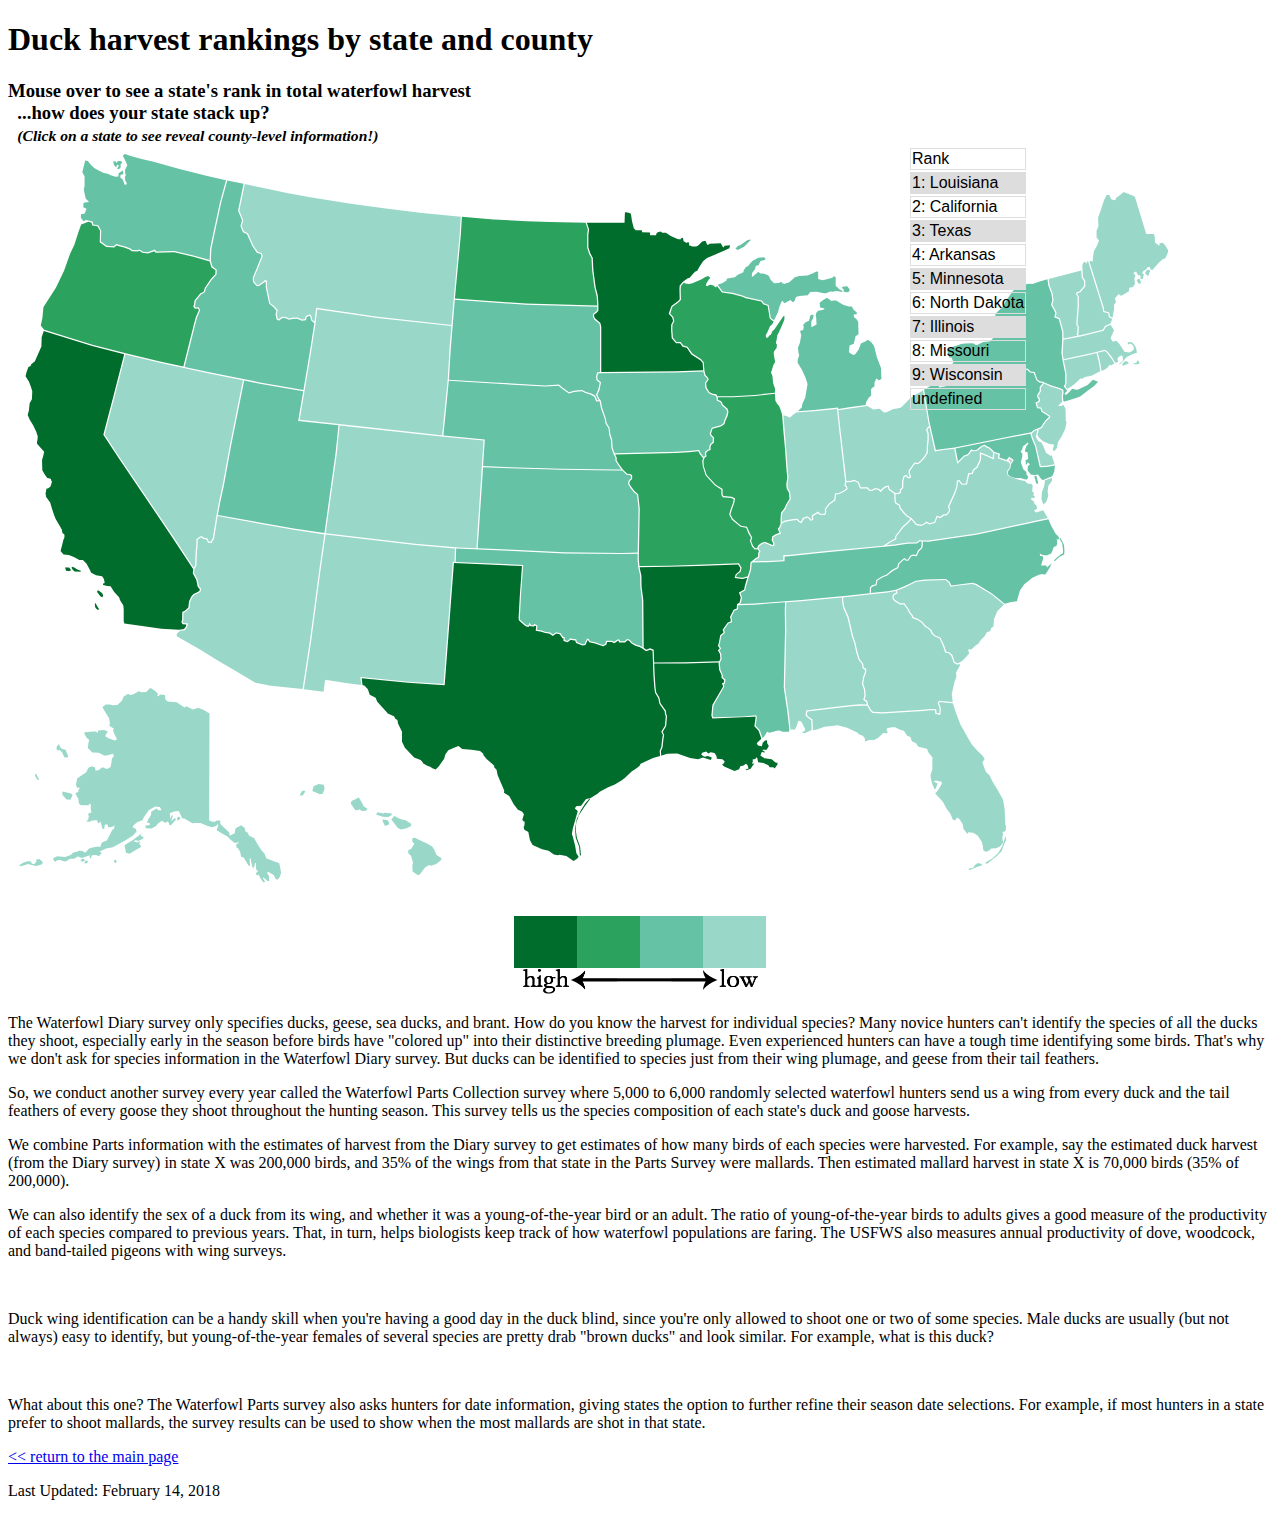
==== harvest-map.html @ 4d9aacf8 "Merge pull request #26 from asussman52/gh-pages" ====
<!DOCTYPE html>
<!--[if lt IE 7]>      <html class="no-js lt-ie9 lt-ie8 lt-ie7"> <![endif]-->
<!--[if IE 7]>         <html class="no-js lt-ie9 lt-ie8"> <![endif]-->
<!--[if IE 8]>         <html class="no-js lt-ie9"> <![endif]-->
<!--[if gt IE 8]><!-->
<html class="no-js">
<!--<![endif]-->
<head>
<!-- TemplateBeginEditable name="doctitle" -->
<title>U.S. Fish &amp; Wildlife Service - Migratory Bird Program | Conserving America's Birds</title>
<!-- TemplateEndEditable -->
<!-- TemplateBeginEditable name="head" -->
<!--edit <head> data here-->
<meta name="description" content="">
	<link rel="stylesheet" href="https://www.fws.gov/birdhabitat/css/main.css">
	<link rel="stylesheet" href="https://www.fws.gov/birdhabitat/css/normalize.min.css">
	<link href="https://netdna.bootstrapcdn.com/font-awesome/4.0.3/css/font-awesome.css" rel="stylesheet" type="text/css">
	<link type="text/css" rel="stylesheet" media="all" href="https://www.fws.gov/birdhabitat/css/mobile-menu/jquery.mmenu.css" />
	<link type="text/css" rel="stylesheet" media="all" href="https://www.fws.gov/birdhabitat/css/mobile-menu/extensions/jquery.mmenu.positioning.css" />
	<link rel="stylesheet" href="https://www.fws.gov/birdhabitat/css/custom-styling.css">
  	<link rel="stylesheet" href="css/harvest-map.css">
  	<script src="https://d3js.org/d3.v4.min.js"></script>
  	<script src="https://d3js.org/topojson.v2.min.js"></script>
	<script src="https://code.jquery.com/jquery-2.2.4.min.js"></script>

<!-- TemplateEndEditable -->
</head>

<body class="content-page">
<div><!--this wrapping div is used for the mobile nav-->
	<div id="content-hero"><div class="wrap">
		<!-- TemplateBeginEditable name="hero-image" -->
		<!--hero image goes here-->
		<!-- TemplateEndEditable -->
	</div></div>

	<div id="breadcrumb"><div class="wrap">
		<!-- TemplateBeginEditable name="breadcrumb" -->
		<!--if you want dynamic breadcrumb, leave as is-->
		<p class="dynamic-breadcrumb"></p>
		<!-- TemplateEndEditable -->
	</div></div>

	<div id="content-wrapper">
		<div class="wrap">
			<div id="side-col">
				<!-- TemplateBeginEditable name="side-col" -->
				<!--if you want dynamic side nav, leave as is-->
				<!-- TemplateEndEditable -->
			</div>
			<div id="content">
				<div id="page-headings">
					<!-- TemplateBeginEditable name="headings" -->
					<h1>Duck harvest rankings by state and county</h1>
					<!--<h2>Rankings by state and county</h2>-->
					<!-- TemplateEndEditable -->
				</div>
				<div id="content-area">
					<!-- TemplateBeginEditable name="content" -->
					<h3 style="margin-bottom: 0px">
						Mouse over to see a state's rank in total waterfowl harvest <br>&nbsp;&nbsp;...how does your state stack up? 
						<br>&nbsp;&nbsp;<span style="font-size: smaller"><em>(Click on a state to see reveal county-level information!)</em></span></h3>
					
					<div id="info-box"></div>
					<div class="table1" id="mytable"></div>
					
					<div class="overflow-hidden"><!--visualization #1-->
					<div id="container">
					  <div id="map" style="margin-top: 0px"><?xml version="1.0" encoding="UTF-8" standalone="no"?>

							<svg width=95% viewBox="0 0 960 600"
							  preserveAspectRatio="xMinYMid meet class="statesmap" id="svg1"  opacity="1.0" xmlns="http://www.w3.org/2000/svg">
 
 <g id="outlines">
  <path d="M161.1,453.7 l-0.3,85.4 1.6,1 3.1,0.2 1.5,-1.1 h2.6 l0.2,2.9 7,6.8 0.5,2.6 3.4,-1.9 0.6,-0.2 0.3,-3.1 1.5,-1.6 1.1,-0.2 1.9,-1.5 3.1,2.1 0.6,2.9 1.9,1.1 1.1,2.4 3.9,1.8 3.4,6 2.7,3.9 2.3,2.7 1.5,3.7 5,1.8 5.2,2.1 1,4.4 0.5,3.1 -1,3.4 -1.8,2.3 -1.6,-0.8 -1.5,-3.1 -2.7,-1.5 -1.8,-1.1 -0.8,0.8 1.5,2.7 0.2,3.7 -1.1,0.5 -1.9,-1.9 -2.1,-1.3 0.5,1.6 1.3,1.8 -0.8,0.8 c0,0 -0.8,-0.3 -1.3,-1 -0.5,-0.6 -2.1,-3.4 -2.1,-3.4 l-1,-2.3 c0,0 -0.3,1.3 -1,1 -0.6,-0.3 -1.3,-1.5 -1.3,-1.5 l1.8,-1.9 -1.5,-1.5 v-5 h-0.8 l-0.8,3.4 -1.1,0.5 -1,-3.7 -0.6,-3.7 -0.8,-0.5 0.3,5.7 v1.1 l-1.5,-1.3 -3.6,-6 -2.1,-0.5 -0.6,-3.7 -1.6,-2.9 -1.6,-1.1 v-2.3 l2.1,-1.3 -0.5,-0.3 -2.6,0.6 -3.4,-2.4 -2.6,-2.9 -4.8,-2.6 -4,-2.6 1.3,-3.2 v-1.6 l-1.8,1.6 -2.9,1.1 -3.7,-1.1 -5.7,-2.4 h-5.5 l-0.6,0.5 -6.5,-3.9 -2.1,-0.3 -2.7,-5.8 -3.6,0.3 -3.6,1.5 0.5,4.5 1.1,-2.9 1,0.3 -1.5,4.4 3.2,-2.7 0.6,1.6 -3.9,4.4 -1.3,-0.3 -0.5,-1.9 -1.3,-0.8 -1.3,1.1 -2.7,-1.8 -3.1,2.1 -1.8,2.1 -3.4,2.1 -4.7,-0.2 -0.5,-2.1 3.7,-0.6 v-1.3 l-2.3,-0.6 1,-2.4 2.3,-3.9 v-1.8 l0.2,-0.8 4.4,-2.3 1,1.3 h2.7 l-1.3,-2.6 -3.7,-0.3 -5,2.7 -2.4,3.4 -1.8,2.6 -1.1,2.3 -4.2,1.5 -3.1,2.6 -0.3,1.6 2.3,1 0.8,2.1 -2.7,3.2 -6.5,4.2 -7.8,4.2 -2.1,1.1 -5.3,1.1 -5.3,2.3 1.8,1.3 -1.5,1.5 -0.5,1.1 -2.7,-1 -3.2,0.2 -0.8,2.3 h-1 l0.3,-2.4 -3.6,1.3 -2.9,1 -3.4,-1.3 -2.9,1.9 h-3.2 l-2.1,1.3 -1.6,0.8 -2.1,-0.3 -2.6,-1.1 -2.3,0.6 -1,1 -1.6,-1.1 v-1.9 l3.1,-1.3 6.3,0.6 4.4,-1.6 2.1,-2.1 2.9,-0.6 1.8,-0.8 2.7,0.2 1.6,1.3 1,-0.3 2.3,-2.7 3.1,-1 3.4,-0.6 1.3,-0.3 0.6,0.5 h0.8 l1.3,-3.7 4,-1.5 1.9,-3.7 2.3,-4.5 1.6,-1.5 0.3,-2.6 -1.6,1.3 -3.4,0.6 -0.6,-2.4 -1.3,-0.3 -1,1 -0.2,2.9 -1.5,-0.2 -1.5,-5.8 -1.3,1.3 -1.1,-0.5 -0.3,-1.9 -4,0.2 -2.1,1.1 -2.6,-0.3 1.5,-1.5 0.5,-2.6 -0.6,-1.9 1.5,-1 1.3,-0.2 -0.6,-1.8 v-4.4 l-1,-1 -0.8,1.5 h-6.1 l-1.5,-1.3 -0.6,-3.9 -2.1,-3.6 v-1 l2.1,-0.8 0.2,-2.1 1.1,-1.1 -0.8,-0.5 -1.3,0.5 -1.1,-2.7 1,-5 4.5,-3.2 2.6,-1.6 1.9,-3.7 2.7,-1.3 2.6,1.1 0.3,2.4 2.4,-0.3 3.2,-2.4 1.6,0.6 1,0.6 h1.6 l2.3,-1.3 0.8,-4.4 c0,0 0.3,-2.9 1,-3.4 0.6,-0.5 1,-1 1,-1 l-1.1,-1.9 -2.6,0.8 -3.2,0.8 -1.9,-0.5 -3.6,-1.8 -5,-0.2 -3.6,-3.7 0.5,-3.9 0.6,-2.4 -2.1,-1.8 -1.9,-3.7 0.5,-0.8 6.8,-0.5 h2.1 l1,1 h0.6 l-0.2,-1.6 3.9,-0.6 2.6,0.3 1.5,1.1 -1.5,2.1 -0.5,1.5 2.7,1.6 5,1.8 1.8,-1 -2.3,-4.4 -1,-3.2 1,-0.8 -3.4,-1.9 -0.5,-1.1 0.5,-1.6 -0.8,-3.9 -2.9,-4.7 -2.4,-4.2 2.9,-1.9 h3.2 l1.8,0.6 4.2,-0.2 3.7,-3.6 1.1,-3.1 3.7,-2.4 1.6,1 2.7,-0.6 3.7,-2.1 1.1,-0.2 1,0.8 4.5,-0.2 2.7,-3.1 h1.1 l3.6,2.4 1.9,2.1 -0.5,1.1 0.6,1.1 1.6,-1.6 3.9,0.3 0.3,3.7 1.9,1.5 7.1,0.6 6.3,4.2 1.5,-1 5.2,2.6 2.1,-0.6 1.9,-0.8 4.8,1.9z m-115.1,28.9 2.1,5.3 -0.2,1 -2.9,-0.3 -1.8,-4 -1.8,-1.5 h-2.4 l-0.2,-2.6 1.8,-2.4 1.1,2.4 1.5,1.5z m-2.6,33.5 3.7,0.8 3.7,1 0.8,1 -1.6,3.7 -3.1,-0.2 -3.4,-3.6z m-20.7,-14.1 1.1,2.6 1.1,1.6 -1.1,0.8 -2.1,-3.1 v-1.9z m-13.7,73.1 3.4,-2.3 3.4,-1 2.6,0.3 0.5,1.6 1.9,0.5 1.9,-1.9 -0.3,-1.6 2.7,-0.6 2.9,2.6 -1.1,1.8 -4.4,1.1 -2.7,-0.5 -3.7,-1.1 -4.4,1.5 -1.6,0.3z m48.9,-4.5 1.6,1.9 2.1,-1.6 -1.5,-1.3z m2.9,3 1.1,-2.3 2.1,0.3 -0.8,1.9 h-2.4z m23.6,-1.9 1.5,1.8 1,-1.1 -0.8,-1.9z m8.8,-12.5 1.1,5.8 2.9,0.8 5,-2.9 4.4,-2.6 -1.6,-2.4 0.5,-2.4 -2.1,1.3 -2.9,-0.8 1.6,-1.1 1.9,0.8 3.9,-1.8 0.5,-1.5 -2.4,-0.8 0.8,-1.9 -2.7,1.9 -4.7,3.6 -4.8,2.9z m42.3,-19.8 2.4,-1.5 -1,-1.8 -1.8,1z" data-info="&lt;div&gt;37 Alaska&lt;/div&gt;" fill="#99d8c9" id="AK">
  </path>
  <path d="M233.1,519.3 l1.9,-3.6 2.3,-0.3 0.3,0.8 -2.1,3.1z m10.2,-3.7 6.1,2.6 2.1,-0.3 1.6,-3.9 -0.6,-3.4 -4.2,-0.5 -4,1.8z m30.7,10 3.7,5.5 2.4,-0.3 1.1,-0.5 1.5,1.3 3.7,-0.2 1,-1.5 -2.9,-1.8 -1.9,-3.7 -2.1,-3.6 -5.8,2.9z m20.2,8.9 1.3,-1.9 4.7,1 0.6,-0.5 6.1,0.6 -0.3,1.3 -2.6,1.5 -4.4,-0.3z m5.3,5.2 1.9,3.9 3.1,-1.1 0.3,-1.6 -1.6,-2.1 -3.7,-0.3z m7,-1.2 2.3,-2.9 4.7,2.4 4.4,1.1 4.4,2.7 v1.9 l-3.6,1.8 -4.8,1 -2.4,-1.5z m16.6,15.6 1.6,-1.3 3.4,1.6 7.6,3.6 3.4,2.1 1.6,2.4 1.9,4.4 4,2.6 -0.3,1.3 -3.9,3.2 -4.2,1.5 -1.5,-0.6 -3.1,1.8 -2.4,3.2 -2.3,2.9 -1.8,-0.2 -3.6,-2.6 -0.3,-4.5 0.6,-2.4 -1.6,-5.7 -2.1,-1.8 -0.2,-2.6 2.3,-1 2.1,-3.1 0.5,-1 -1.6,-1.8z" data-info="&lt;div&gt;50 Hawaii&lt;/div&gt;" fill="#99d8c9" id="HI">
  </path>
  <path d="M628.5,466.4 l0.6,0.2 1.3,-2.7 1.5,-4.4 2.3,0.6 3.1,6 v1 l-2.7,1.9 2.7,0.3 5.2,-2.5 -0.3,-7.6 -2.5,-1.8 -2,-2 0.4,-4 10.5,-1.5 25.7,-2.9 6.7,-0.6 5.6,0.1 -0.5,-2.2 -1.5,-0.8 -0.9,-1.1 1,-2.6 -0.4,-5.2 -1.6,-4.5 0.8,-5.1 1.7,-4.8 -0.2,-1.7 -1.8,-0.7 -0.5,-3.6 -2.7,-3.4 -2,-6.5 -1.4,-6.7 -1.8,-5 -3.8,-16 -3.5,-7.9 -0.8,-5.6 0.1,-2.2 -9,0.8 -23.4,2.2 -12.2,0.8 -0.2,6.4 0.2,16.7 -0.7,31 -0.3,14.1 2.8,18.8 1.6,14.7z" data-info="&lt;div&gt;32 Alabama&lt;/div&gt;" fill="#99d8c9" id="AL">
  </path>
  <path d="M587.3,346.1 l-6.4,-0.7 0.9,-3.1 3.1,-2.6 0.6,-2.3 -1.8,-2.9 -31.9,1.2 -23.3,0.7 -23.6,0.3 1.5,6.9 0.1,8.5 1.4,10.9 0.3,38.2 2.1,1.6 3,-1.2 2.9,1.2 0.4,10.1 25.2,-0.2 26.8,-0.8 0.9,-1.9 -0.3,-3.8 -1.7,-3.1 1.5,-1.4 -1.4,-2.2 0.7,-2.4 1.1,-5.9 2.7,-2.3 -0.8,-2.2 4,-5.6 2.5,-1.1 -0.1,-1.7 -0.5,-1.7 2.9,-5.8 2.5,-1.1 0.2,-3.3 2.1,-1.4 0.9,-4.1 -1.4,-4 4.2,-2.4 0.3,-2.1 1.2,-4.2 0.9,-3.1z" data-info="&lt;div&gt;4 Arkansas&lt;/div&gt;" fill="#006d2c" id="AR">
  </path>
  <path d="M135.1,389.7 l-0.3,1.5 0.5,1 18.9,10.7 12.1,7.6 14.7,8.6 16.8,10 12.3,2.4 25.4,2.7 6,-39.6 7,-53.1 4.4,-31 -24.6,-3.6 -60.7,-11 -0.2,1.1 -2.6,16.5 -2.1,3.8 -2.8,-0.2 -1.2,-2.6 -2.6,-0.4 -1.2,-1.1 -1.1,0.1 -2.1,1.7 -0.3,6.8 -0.3,1.5 -0.5,12.5 -1.5,2.4 -0.4,3.3 2.8,5 1.1,5.5 0.7,1.1 1.1,0.9 -0.4,2.4 -1.7,1.2 -3.4,1.6 -1.6,1.8 -1.6,3.6 -0.5,4.9 -3,2.9 -1.9,0.9 -0.1,5.8 -0.6,1.6 0.5,0.8 3.9,0.4 -0.9,3 -1.7,2.4 -3.7,0.4z" data-info="&lt;div&gt;42 Arizona&lt;/div&gt;" fill="#99d8c9" id="AZ">
  </path>
  <path d="M122.7,385.9 l-19.7,-2.7 -10,-1.5 -0.5,-1.8 v-9.4 l-0.3,-3.2 -2.6,-4.2 -0.8,-2.3 -3.9,-4.2 -2.9,-4.7 -2.7,-0.2 -3.2,-0.8 -0.3,-1 1.5,-0.6 -0.6,-3.2 -1.5,-2.1 -4.8,-0.8 -3.9,-2.1 -1.1,-2.3 -2.6,-4.8 -2.9,-3.1 h-2.9 l-3.9,-2.1 -4.5,-1.8 -4.2,-0.5 -2.4,-2.7 0.5,-1.9 1.8,-7.1 0.8,-1.9 v-2.4 l-1.6,-1 -0.5,-2.9 -1.5,-2.6 -3.4,-5.8 -1.3,-3.1 -1.5,-4.7 -1.6,-5.3 -3.2,-4.4 -0.5,-2.9 0.8,-3.9 h1.1 l2.1,-1.6 1.1,-3.6 -1,-2.7 -2.7,-0.5 -1.9,-2.6 -2.1,-3.7 -0.2,-8.2 0.6,-1.9 0.6,-2.3 0.5,-2.4 -5.7,-6.3 v-2.1 l0.3,-0.5 0.3,-3.2 -1.3,-4 -2.3,-4.8 -2.7,-4.5 -1.8,-3.9 1,-3.7 0.6,-5.8 1.8,-3.1 0.3,-6.5 -1.1,-3.6 -1.6,-4.2 -2.7,-4.2 0.8,-3.2 1.5,-4.2 1.8,-0.8 0.3,-1.1 3.1,-2.6 5.2,-11.8 0.2,-7.4 1.69,-4.9 38.69,11.8 25.6,6.6 -8,31.3 -8.67,33.1 12.63,19.2 42.16,62.3 17.1,26.1 -0.4,3.1 2.8,5.2 1.1,5.4 1,1.5 0.7,0.6 -0.2,1.4 -1.4,1 -3.4,1.6 -1.9,2.1 -1.7,3.9 -0.5,4.7 -2.6,2.5 -2.3,1.1 -0.1,6.2 -0.6,1.9 1,1.7 3,0.3 -0.4,1.6 -1.4,2 -3.9,0.6z m-73.9,-48.9 1.3,1.5 -0.2,1.3 -3.2,-0.1 -0.6,-1.2 -0.6,-1.5z m1.9,0 1.2,-0.6 3.6,2.1 3.1,1.2 -0.9,0.6 -4.5,-0.2 -1.6,-1.6z m20.7,19.8 1.8,2.3 0.8,1 1.5,0.6 0.6,-1.5 -1,-1.8 -2.7,-2 -1.1,0.2 v1.2z m-1.4,8.7 1.8,3.2 1.2,1.9 -1.5,0.2 -1.3,-1.2 c0,0 -0.7,-1.5 -0.7,-1.9 0,-0.4 0,-2.2 0,-2.2z" data-info="&lt;div&gt;2 California&lt;/div&gt;" fill="#006d2c" id="CA">
  </path>
  <path d="M380.2,235.5 l-36,-3.5 -79.1,-8.6 -2.2,22.1 -7,50.4 -1.9,13.7 34,3.9 37.5,4.4 34.7,3 14.3,0.6z" data-info="&lt;div&gt;30 Colorado&lt;/div&gt;" fill="#99d8c9" id="CO">
  </path>
  <path d="M852,190.9 l3.6,-3.2 1.9,-2.1 0.8,0.6 2.7,-1.5 5.2,-1.1 7,-3.5 -0.6,-4.2 -0.8,-4.4 -1.6,-6 -4.3,1.1 -21.8,4.7 0.6,3.1 1.5,7.3 v8.3 l-0.9,2.1 1.7,2.2z" data-info="&lt;div&gt;46 Connecticut&lt;/div&gt;" fill="#99d8c9" id="CT">
  </path>
  <path d="M834.4,247.2 l-1,0.5 -3.6,-2.4 -1.8,-4.7 -1.9,-3.6 -2.3,-1 -2.1,-3.6 0.5,-2 0.5,-2.3 0.1,-1.1 -0.6,0.1 -1.7,1 -2,1.7 -0.2,0.3 1.4,4.1 2.3,5.6 3.7,16.1 5,-0.3 6,-1.1z" data-info="&lt;div&gt;38 Delaware&lt;/div&gt;" fill="#99d8c9" id="DE">
  </path>
  <path d="M750.2,445.2 l-5.2,-0.7 -0.7,0.8 1.5,4.4 -0.4,5.2 -4.1,-1 -0.2,-2.8 h-4.1 l-5.3,0.7 -32.4,1.9 -8.2,-0.3 -1.7,-1.7 -2.5,-4.2 h-5.9 l-6.6,0.5 -35.4,4.2 -0.3,2.8 1.6,1.6 2.9,2 0.3,8.4 3.3,-0.6 6,-2.1 6,-0.5 4.4,-0.6 7.6,1.8 8.1,3.9 1.6,1.5 2.9,1.1 1.6,1.9 0.3,2.7 3.2,-1.3 h3.9 l3.6,-1.9 3.7,-3.6 3.1,0.2 0.5,-1.1 -0.8,-1 0.2,-1.9 4,-0.8 h2.6 l2.9,1.5 4.2,1.5 2.4,3.7 2.7,1 1.1,3.4 3.4,1.6 1.6,2.6 1.9,0.6 5.2,1.3 1.3,3.1 3,3.7 v9.5 l-1.5,4.7 0.3,2.7 1.3,4.8 1.8,4 0.8,-0.5 1.5,-4.5 -2.6,-1 -0.3,-0.6 1.6,-0.6 4.5,1 0.2,1.6 -3.2,5.5 -2.1,2.4 3.6,3.7 2.6,3.1 2.9,5.3 2.9,3.9 2.1,5 1.8,0.3 1.6,-2.1 1.8,1.1 2.6,4 0.6,3.6 3.1,4.4 0.8,-1.3 3.9,0.3 3.6,2.3 3.4,5.2 0.8,3.4 0.3,2.9 1.1,1 1.3,0.5 2.4,-1 1.5,-1.6 3.9,-0.2 3.1,-1.5 2.7,-3.2 -0.5,-1.9 -0.3,-2.4 0.6,-1.9 -0.3,-1.9 2.4,-1.3 0.3,-3.4 -0.6,-1.8 -0.5,-12 -1.3,-7.6 -4.5,-8.2 -3.6,-5.8 -2.6,-5.3 -2.9,-2.9 -2.9,-7.4 0.7,-1.4 1.1,-1.3 -1.6,-2.9 -4,-3.7 -4.8,-5.5 -3.7,-6.3 -5.3,-9.4 -3.7,-9.7 -2.3,-7.3z m17.7,132.7 2.4,-0.6 1.3,-0.2 1.5,-2.3 2.3,-1.6 1.3,0.5 1.7,0.3 0.4,1.1 -3.5,1.2 -4.2,1.5 -2.3,1.2z m13.5,-5 1.2,1.1 2.7,-2.1 5.3,-4.2 3.7,-3.9 2.5,-6.6 1,-1.7 0.2,-3.4 -0.7,0.5 -1,2.8 -1.5,4.6 -3.2,5.3 -4.4,4.2 -3.4,1.9z" data-info="&lt;div&gt;29 Florida&lt;/div&gt;" fill="#99d8c9" id="FL">
  </path>
  <path d="M750.2,444.2 l-5.6,-0.7 -1.4,1.6 1.6,4.7 -0.3,3.9 -2.2,-0.6 -0.2,-3 h-5.2 l-5.3,0.7 -32.3,1.9 -7.7,-0.3 -1.4,-1.2 -2.5,-4.3 -0.8,-3.3 -1.6,-0.9 -0.5,-0.5 0.9,-2.2 -0.4,-5.5 -1.6,-4.5 0.8,-4.9 1.7,-4.8 -0.2,-2.5 -1.9,-0.7 -0.4,-3.2 -2.8,-3.5 -1.9,-6.2 -1.5,-7 -1.7,-4.8 -3.8,-16 -3.5,-8 -0.8,-5.3 0.1,-2.3 3.3,-0.3 13.6,-1.6 18.6,-2 6.3,-1.1 0.5,1.4 -2.2,0.9 -0.9,2.2 0.4,2 1.4,1.6 4.3,2.7 3.2,-0.1 3.2,4.7 0.6,1.6 2.3,2.8 0.5,1.7 4.7,1.8 3,2.2 2.3,3 2.3,1.3 2,1.8 1.4,2.7 2.1,1.9 4.1,1.8 2.7,6 1.7,5.1 2.8,0.7 2.1,1.9 2,5.7 2.9,1.6 1.7,-0.8 0.4,1.2 -3.3,6.2 0.5,2.6 -1.5,4.2 -2.3,10 0.8,6.3z" data-info="&lt;div&gt;31 Georgia&lt;/div&gt;" fill="#99d8c9" id="GA">
  </path>
  <path d="M556.8,183.6 l2.1,2.1 0.3,0.7 -2,3 0.3,4 2.6,4.1 3.1,1.6 2.4,0.3 0.9,1.8 0.2,2.4 2.5,1 0.9,1.1 0.5,1.6 3.8,3.3 0.6,1.9 -0.7,3 -1.7,3.7 -0.6,2.4 -2.1,1.6 -1.6,0.5 -5.7,1.5 -1.6,4.8 0.8,1.8 1.7,1.5 -0.2,3.5 -1.9,1.4 -0.7,1.8 v2.4 l-1.4,0.4 -1.7,1.4 -0.5,1.7 0.4,1.7 -1.3,1 -2.3,-2.7 -1.4,-2.8 -8.3,0.8 -10,0.6 -49.2,1.2 -1.6,-4.3 -0.4,-6.7 -1.4,-4.2 -0.7,-5.2 -2.2,-3.7 -1,-4.6 -2.7,-7.8 -1.1,-5.6 -1.4,-1.9 -1.3,-2.9 1.7,-3.8 1.2,-6.1 -2.7,-2.2 -0.3,-2.4 0.7,-2.4 1.8,-0.3 61.1,-0.6 21.2,-0.7z" data-info="&lt;div&gt;24 Iowa&lt;/div&gt;" fill="#66c2a4" id="IA">
  </path>
  <path d="M175.3,27.63 l-4.8,17.41 -4.5,20.86 -3.4,16.22 -0.4,9.67 1.2,4.44 3.5,2.66 -0.2,3.91 -3.9,4.4 -4.5,6.6 -0.9,2.9 -1.2,1.1 -1.8,0.8 -4.3,5.3 -0.4,3.1 -0.4,1.1 0.6,1 2.6,-0.1 1.1,2.3 -2.4,5.8 -1.2,4.2 -8.8,35.3 20.7,4.5 39.5,7.9 34.8,6.1 4.9,-29.2 3.8,-24.1 -2.7,-2.4 -0.4,-2.6 -0.8,-1.1 -2.1,1 -0.7,2.6 -3.2,0.5 -3.9,-1.6 -3.8,0.1 -2.5,0.7 -3.4,-1.5 -2.4,0.2 -2.4,2 -2,-1.1 -0.7,-4 0.7,-2.9 -2.5,-2.9 -3.3,-2.6 -2.7,-13.1 -0.1,-4.7 -0.3,-0.1 -0.2,0.4 -5.1,3.5 -1.7,-0.2 -2.9,-3.4 -0.2,-3.1 7,-17.13 -0.4,-1.94 -3.4,-1.15 -0.6,-1.18 -2.6,-3.46 -4.6,-10.23 -3.2,-1.53 -2,-4.95 1.3,-4.63 -3.2,-7.58 4.4,-21.52z" data-info="&lt;div&gt;19 Idaho&lt;/div&gt;" fill="#66c2a4" id="ID">
  </path>
  <path d="M618.7,214.3 l-0.8,-2.6 -1.3,-3.7 -1.6,-1.8 -1.5,-2.6 -0.4,-5.5 -15.9,1.8 -17.4,1 h-12.3 l0.2,2.1 2.2,0.9 1.1,1.4 0.4,1.4 3.9,3.4 0.7,2.4 -0.7,3.3 -1.7,3.7 -0.8,2.7 -2.4,1.9 -1.9,0.6 -5.2,1.3 -1.3,4.1 0.6,1.1 1.9,1.8 -0.2,4.3 -2.1,1.6 -0.5,1.3 v2.8 l-1.8,0.6 -1.4,1.2 -0.4,1.2 0.4,2 -1.6,1.3 -0.9,2.8 0.3,3.9 2.3,7 7,7.6 5.7,3.7 v4.4 l0.7,1.2 6.6,0.6 2.7,1.4 -0.7,3.5 -2.2,6.2 -0.8,3 2,3.7 6.4,5.3 4.8,0.8 2.2,5.1 2,3.4 -0.9,2.8 1.5,3.8 1.7,2.1 1.6,-0.3 1,-2.2 2.4,-1.7 2.8,-1 6.1,2.5 0.5,-0.2 v-1.1 l-1.2,-2.7 0.4,-2.8 2.4,-1.6 3.4,-1.2 -0.5,-1.3 -0.8,-2 1.2,-1.3 1,-2.7 v-4 l0.4,-4.9 2.5,-3 1.8,-3.8 2.5,-4 -0.5,-5.3 -1.8,-3.2 -0.3,-3.3 0.8,-5.3 -0.7,-7.2 -1.1,-15.8 -1.4,-15.3 -0.9,-11.7z" data-info="&lt;div&gt;7 Illinois&lt;/div&gt;" fill="#2ca25f" id="IL">
  </path>
  <path d="M622.9,216.1 l1.5,1 1.1,-0.3 2.1,-1.9 2.5,-1.8 14.3,-1.1 18.4,-1.8 1.6,15.5 4.9,42.6 -0.6,2.9 1.3,1.6 0.2,1.3 -2.3,1.6 -3.6,1.7 -3.2,0.4 -0.5,4.8 -4.7,3.6 -2.9,4 0.2,2.4 -0.5,1.4 h-3.5 l-1.4,-1.7 -5.2,3 0.2,3.1 -0.9,0.2 -0.5,-0.9 -2.4,-1.7 -3.6,1.5 -1.4,2.9 -1.2,-0.6 -1.6,-1.8 -4.4,0.5 -5.7,1 -2.5,1.3 v-2.6 l0.4,-4.7 2.3,-2.9 1.8,-3.9 2.7,-4.2 -0.5,-5.8 -1.8,-3.1 -0.3,-3.2 0.8,-5.3 -0.7,-7.1 -0.9,-12.6 -2.5,-30.1z" data-info="&lt;div&gt;35 Indiana&lt;/div&gt;" fill="#99d8c9" id="IN">
  </path>
  <path d="M485.9,259.5 l-43.8,-0.6 -40.6,-1.2 -21.7,-0.9 -4.3,64.8 24.3,1 44.7,2.1 46.3,0.6 12.6,-0.3 0.7,-35 -1.2,-11.1 -2.5,-2 -2.4,-3 -2.3,-3.6 0.6,-3 1.7,-1.4 v-2.1 l-0.8,-0.7 -2.6,-0.2 -3.5,-3.4z" data-info="&lt;div&gt;17 Kansas&lt;/div&gt;" fill="#66c2a4" id="KS">
  </path>
  <path d="M607.2,331.8 l12.6,-0.7 0.1,-4.1 h4.3 l30.4,-3.2 45.1,-4.3 5.6,-3.6 3.9,-2.1 0.1,-1.9 6,-7.8 4.1,-3.6 2.1,-2.4 -3.3,-2 -2.5,-2.7 -3,-3.8 -0.5,-2.2 -2.6,-1.4 -0.9,-1.9 -0.2,-6.1 -2.6,-2 -1.9,-1.1 -0.5,-2.3 -1.3,0.2 -2,1.2 -2.5,2.7 -1.9,-1.7 -2.5,-0.5 -2.4,1.4 h-2.3 l-1.8,-2 -5.6,-0.1 -1.8,-4.5 -2.9,-1.5 -2.1,0.8 -4.2,0.2 -0.5,2.1 1.2,1.5 0.3,2.1 -2.8,2 -3.8,1.8 -2.6,0.4 -0.5,4.5 -4.9,3.6 -2.6,3.7 0.2,2.2 -0.9,2.3 -4.5,-0.1 -1.3,-1.3 -3.9,2.2 0.2,3.3 -2.4,0.6 -0.8,-1.4 -1.7,-1.2 -2.7,1.1 -1.8,3.5 -2.2,-1 -1.4,-1.6 -3.7,0.4 -5.6,1 -2.8,1.3 -1.2,3.4 -1,1 1.5,3.7 -4.2,1.4 -1.9,1.4 -0.4,2.2 1.2,2.4 v2.2 l-1.6,0.4 -6.1,-2.5 -2.3,0.9 -2,1.4 -0.8,1.8 1.7,2.4 -0.9,1.8 -0.1,3.3 -2.4,1.3 -2.1,1.7z" data-info="&lt;div&gt;34 Kentucky&lt;/div&gt;" fill="#99d8c9" id="KY">
  </path>
  <path d="M526.9,485.9 l8.1,-0.3 10.3,3.6 6.5,1.1 3.7,-1.5 3.2,1.1 3.2,1 0.8,-2.1 -3.2,-1.1 -2.6,0.5 -2.7,-1.6 0.8,-1.5 3.1,-1 1.8,1.5 1.8,-1 3.2,0.6 1.5,2.4 0.3,2.3 4.5,0.3 1.8,1.8 -0.8,1.6 -1.3,0.8 1.6,1.6 8.4,3.6 3.6,-1.3 1,-2.4 2.6,-0.6 1.8,-1.5 1.3,1 0.8,2.9 -2.3,0.8 0.6,0.6 3.4,-1.3 2.3,-3.4 0.8,-0.5 -2.1,-0.3 0.8,-1.6 -0.2,-1.5 2.1,-0.5 1.1,-1.3 0.6,0.8 0.6,3.1 4.2,0.6 4,1.9 1,1.5 h2.9 l1.1,1 2.3,-3.1 v-1.5 h-1.3 l-3.4,-2.7 -5.8,-0.8 -3.2,-2.3 1.1,-2.7 2.3,0.3 0.2,-0.6 -1.8,-1 v-0.5 h3.2 l1.8,-3.1 -1.3,-1.9 -0.3,-2.7 -1.5,0.2 -1.9,2.1 -0.6,2.6 -3.1,-0.6 -1,-1.8 1.8,-1.9 1.9,-1.7 -2.2,-6.5 -3.4,-3.4 1,-7.3 -0.2,-0.5 -1.3,0.2 -33.1,1.4 -0.8,-2.4 0.8,-8.5 8.6,-14.8 -0.9,-2.6 1.4,-0.4 0.4,-2 -2.2,-2 0.1,-1.9 -2,-4.5 -0.4,-5.1 0.1,-0.7 -26.4,0.8 -25.2,0.1 0.4,9.7 0.7,9.5 0.5,3.7 2.6,4.5 0.9,4.4 4.3,6 0.3,3.1 0.6,0.8 -0.7,8.3 -2.8,4.6 1.2,2.4 -0.5,2.6 -0.8,7.3 -1.3,3 0.2,3.7z" data-info="&lt;div&gt;1 Louisiana&lt;/div&gt;" fill="#006d2c" id="LA">
  </path>
  <path d="M887.5,172.5 l-0.5,-2.3 0.8,-1.5 2.9,-1.5 0.8,3.1 -0.5,1.8 -2.4,1.5 v1 l1.9,-1.5 3.9,-4.5 3.9,-1.9 4.2,-1.5 -0.3,-2.4 -1,-2.9 -1.9,-2.4 -1.8,-0.8 -2.1,0.2 -0.5,0.5 1,1.3 1.5,-0.8 2.1,1.6 0.8,2.7 -1.8,1.8 -2.3,1 -3.6,-0.5 -3.9,-6 -2.3,-2.6 h-1.8 l-1.1,0.8 -1.9,-2.6 0.3,-1.5 2.4,-5.2 -2.9,-4.4 -3.7,1.8 -1.8,2.9 -18.3,4.7 -13.8,2.5 -0.6,10.6 0.7,4.9 22,-4.8 11.2,-2.8 2,1.6 3.4,4.3 2.9,4.7z m12.5,1.4 2.2,-0.7 0.5,-1.7 1,0.1 1,2.3 -1.3,0.5 -3.9,0.1z m-9.4,0.8 2.3,-2.6 h1.6 l1.8,1.5 -2.4,1 -2.2,1z" data-info="&lt;div&gt;44 Massachusetts&lt;/div&gt;" fill="#99d8c9" id="MA">
  </path>
  <path d="M834.8,264.1 l1.7,-3.8 0.5,-4.8 -6.3,1.1 -5.8,0.3 -3.8,-16.8 -2.3,-5.5 -1.5,-4.6 -22.2,4.3 -37.6,7.6 2,10.4 4.8,-4.9 2.5,-0.7 1.4,-1.5 1.8,-2.7 1.6,0.7 2.6,-0.2 2.6,-2.1 2,-1.5 2.1,-0.6 1.5,1.1 2.7,1.4 1.9,1.8 1.3,1.4 4.8,1.6 -0.6,2.9 5.8,2.1 2.1,-2.6 3.7,2.5 -2.1,3.3 -0.7,3.3 -1.8,2.6 v2.1 l0.3,0.8 2,1.3 3.4,1.1 4.3,-0.1 3.1,1 2.1,0.3 1,-2.1 -1.5,-2.1 v-1.8 l-2.4,-2.1 -2.1,-5.5 1.3,-5.3 -0.2,-2.1 -1.3,-1.3 c0,0 1.5,-1.6 1.5,-2.3 0,-0.6 0.5,-2.1 0.5,-2.1 l1.9,-1.3 1.9,-1.6 0.5,1 -1.5,1.6 -1.3,3.7 0.3,1.1 1.8,0.3 0.5,5.5 -2.1,1 0.3,3.6 0.5,-0.2 1.1,-1.9 1.6,1.8 -1.6,1.3 -0.3,3.4 2.6,3.4 3.9,0.5 1.6,-0.8 3.2,4.2 1,0.4z m-14.5,0.2 1.1,2.5 0.2,1.8 1.1,1.9 c0,0 0.9,-0.9 0.9,-1.2 0,-0.3 -0.7,-3.1 -0.7,-3.1 l-0.7,-2.3z" data-info="&lt;div&gt;20 Maryland&lt;/div&gt;" fill="#66c2a4" id="MD">
  </path>
  <path d="M865.8,91.9 l1.5,0.4 v-2.6 l0.8,-5.5 2.6,-4.7 1.5,-4 -1.9,-2.4 v-6 l0.8,-1 0.8,-2.7 -0.2,-1.5 -0.2,-4.8 1.8,-4.8 2.9,-8.9 2.1,-4.2 h1.3 l1.3,0.2 v1.1 l1.3,2.3 2.7,0.6 0.8,-0.8 v-1 l4,-2.9 1.8,-1.8 1.5,0.2 6,2.4 1.9,1 9.1,29.9 h6 l0.8,1.9 0.2,4.8 2.9,2.3 h0.8 l0.2,-0.5 -0.5,-1.1 2.8,-0.5 1.9,2.1 2.3,3.7 v1.9 l-2.1,4.7 -1.9,0.6 -3.4,3.1 -4.8,5.5 c0,0 -0.6,0 -1.3,0 -0.6,0 -1,-2.1 -1,-2.1 l-1.8,0.2 -1,1.5 -2.4,1.5 -1,1.5 1.6,1.5 -0.5,0.6 -0.5,2.7 -1.9,-0.2 v-1.6 l-0.3,-1.3 -1.5,0.3 -1.8,-3.2 -2.1,1.3 1.3,1.5 0.3,1.1 -0.8,1.3 0.3,3.1 0.2,1.6 -1.6,2.6 -2.9,0.5 -0.3,2.9 -5.3,3.1 -1.3,0.5 -1.6,-1.5 -3.1,3.6 1,3.2 -1.5,1.3 -0.2,4.4 -1.1,6.3 -2.2,-0.9 -0.5,-3.1 -4,-1.1 -0.2,-2.5 -11.7,-37.43z m36.5,15.6 1.5,-1.5 1.4,1.1 0.6,2.4 -1.7,0.9z m6.7,-5.9 1.8,1.9 c0,0 1.3,0.1 1.3,-0.2 0,-0.3 0.2,-2 0.2,-2 l0.9,-0.8 -0.8,-1.8 -2,0.7z" data-info="&lt;div&gt;41 Maine&lt;/div&gt;" fill="#99d8c9" id="ME">
  </path>
  <path d="M644.5,211 l19.1,-1.9 0.2,1.1 9.9,-1.5 12,-1.7 0.1,-0.6 0.2,-1.5 2.1,-3.7 2,-1.7 -0.2,-5.1 1.6,-1.6 1.1,-0.3 0.2,-3.6 1.5,-3 1.1,0.6 0.2,0.6 0.8,0.2 1.9,-1 -0.4,-9.1 -3.2,-8.2 -2.3,-9.1 -2.4,-3.2 -2.6,-1.8 -1.6,1.1 -3.9,1.8 -1.9,5 -2.7,3.7 -1.1,0.6 -1.5,-0.6 c0,0 -2.6,-1.5 -2.4,-2.1 0.2,-0.6 0.5,-5 0.5,-5 l3.4,-1.3 0.8,-3.4 0.6,-2.6 2.4,-1.6 -0.3,-10 -1.6,-2.3 -1.3,-0.8 -0.8,-2.1 0.8,-0.8 1.6,0.3 0.2,-1.6 -2.6,-2.2 -1.3,-2.6 h-2.6 l-4.5,-1.5 -5.5,-3.4 h-2.7 l-0.6,0.6 -1,-0.5 -3.1,-2.3 -2.9,1.8 -2.9,2.3 0.3,3.6 1,0.3 2.1,0.5 0.5,0.8 -2.6,0.8 -2.6,0.3 -1.5,1.8 -0.3,2.1 0.3,1.6 0.3,5.5 -3.6,2.1 -0.6,-0.2 v-4.2 l1.3,-2.4 0.6,-2.4 -0.8,-0.8 -1.9,0.8 -1,4.2 -2.7,1.1 -1.8,1.9 -0.2,1 0.6,0.8 -0.6,2.6 -2.3,0.5 v1.1 l0.8,2.4 -1.1,6.1 -1.6,4 0.6,4.7 0.5,1.1 -0.8,2.4 -0.3,0.8 -0.3,2.7 3.6,6 2.9,6.5 1.5,4.8 -0.8,4.7 -1,6 -2.4,5.2 -0.3,2.7 -3.2,3.1z m-33.3,-72.4 -1.3,-1.1 -1.8,-10.4 -3.7,-1.3 -1.7,-2.3 -12.6,-2.8 -2.8,-1.1 -8.1,-2.2 -7.8,-1 -3.9,-5.3 0.7,-0.5 2.7,-0.8 3.6,-2.3 v-1 l0.6,-0.6 6,-1 2.4,-1.9 4.4,-2.1 0.2,-1.3 1.9,-2.9 1.8,-0.8 1.3,-1.8 2.3,-2.3 4.4,-2.4 4.7,-0.5 1.1,1.1 -0.3,1 -3.7,1 -1.5,3.1 -2.3,0.8 -0.5,2.4 -2.4,3.2 -0.3,2.6 0.8,0.5 1,-1.1 3.6,-2.9 1.3,1.3 h2.3 l3.2,1 1.5,1.1 1.5,3.1 2.7,2.7 3.9,-0.2 1.5,-1 1.6,1.3 1.6,0.5 1.3,-0.8 h1.1 l1.6,-1 4,-3.6 3.4,-1.1 6.6,-0.3 4.5,-1.9 2.6,-1.3 1.5,0.2 v5.7 l0.5,0.3 2.9,0.8 1.9,-0.5 6.1,-1.6 1.1,-1.1 1.5,0.5 v7 l3.2,3.1 1.3,0.6 1.3,1 -1.3,0.3 -0.8,-0.3 -3.7,-0.5 -2.1,0.6 -2.3,-0.2 -3.2,1.5 h-1.8 l-5.8,-1.3 -5.2,0.2 -1.9,2.6 -7,0.6 -2.4,0.8 -1.1,3.1 -1.3,1.1 -0.5,-0.2 -1.5,-1.6 -4.5,2.4 h-0.6 l-1.1,-1.6 -0.8,0.2 -1.9,4.4 -1,4 -3.2,6.9z m-29.6,-56.5 1.8,-2.1 2.2,-0.8 5.4,-3.9 2.3,-0.6 0.5,0.5 -5.1,5.1 -3.3,1.9 -2.1,0.9z m86.2,32.1 0.6,2.5 3.2,0.2 1.3,-1.2 c0,0 -0.1,-1.5 -0.4,-1.6 -0.3,-0.2 -1.6,-1.9 -1.6,-1.9 l-2.2,0.2 -1.6,0.2 -0.3,1.1z" data-info="&lt;div&gt;12 Michigan&lt;/div&gt;" fill="#66c2a4" id="MI">
  </path>
  <path d="M464.6,66.79 l-0.6,3.91 v10.27 l1.6,5.03 1.9,3.32 0.5,9.93 1.8,13.45 1.8,7.3 0.4,6.4 v5.3 l-1.6,1.8 -1.8,1.3 v1.5 l0.9,1.7 4.1,3.5 0.7,3.2 v35.9 l60.3,-0.6 21.2,-0.7 -0.5,-6 -1.8,-2.1 -7.2,-4.6 -3.6,-5.3 -3.4,-0.9 -2,-2.8 h-3.2 l-3.5,-3.8 -0.5,-7 0.1,-3.9 1.5,-3 -0.7,-2.7 -2.8,-3.1 2.2,-6.1 5.4,-4 1.2,-1.4 -0.2,-8 0.2,-3 2.6,-3 3.8,-2.9 1.3,-0.2 4.5,-5 1.8,-0.8 2.3,-3.9 2.4,-3.6 3.1,-2.6 4.8,-2 9.2,-4.1 3.9,-1.8 0.6,-2.3 -4.4,0.4 -0.7,1.1 h-0.6 l-1.8,-3.1 -8.9,0.3 -1,0.8 h-1 l-0.5,-1.3 -0.8,-1.8 -2.6,0.5 -3.2,3.2 -1.6,0.8 h-3.1 l-2.6,-1 v-2.1 l-1.3,-0.2 -0.5,0.5 -2.6,-1.3 -0.5,-2.9 -1.5,0.5 -0.5,1 -2.4,-0.5 -5.3,-2.4 -3.9,-2.6 h-2.9 l-1.3,-1 -2.3,0.6 -1.1,1.1 -0.3,1.3 h-4.8 v-2.1 l-6.3,-0.3 -0.3,-1.5 h-4.8 l-1.6,-1.6 -1.5,-6.1 -0.8,-5.5 -1.9,-0.8 -2.3,-0.5 -0.6,0.2 -0.3,8.2 -30.1,-0.03z" data-info="&lt;div&gt;5 Minnesota&lt;/div&gt;" fill="#006d2c" id="MN">
  </path>
  <path d="M593.1,338.7 l0.5,-5.9 4.2,-3.4 1.9,-1 v-2.9 l0.7,-1.6 -1.1,-1.6 -2.4,0.3 -2.1,-2.5 -1.7,-4.5 0.9,-2.6 -2,-3.2 -1.8,-4.6 -4.6,-0.7 -6.8,-5.6 -2.2,-4.2 0.8,-3.3 2.2,-6 0.6,-3 -1.9,-1 -6.9,-0.6 -1.1,-1.9 v-4.1 l-5.3,-3.5 -7.2,-7.8 -2.3,-7.3 -0.5,-4.2 0.7,-2.4 -2.6,-3.1 -1.2,-2.4 -7.7,0.8 -10,0.6 -48.8,1.2 1.3,2.6 -0.1,2.2 2.3,3.6 3,3.9 3.1,3 2.6,0.2 1.4,1.1 v2.9 l-1.8,1.6 -0.5,2.3 2.1,3.2 2.4,3 2.6,2.1 1.3,11.6 -0.8,40 0.5,5.7 23.7,-0.2 23.3,-0.7 32.5,-1.3 2.2,3.7 -0.8,3.1 -3.1,2.5 -0.5,1.8 5.2,0.5 4.1,-1.1z" data-info="&lt;div&gt;8 Missouri&lt;/div&gt;" fill="#2ca25f" id="MO">
  </path>
  <path d="M604.3,472.5 l2.6,-4.2 1.8,0.8 6.8,-1.9 2.1,0.3 1.5,0.8 h5.2 l0.4,-1.6 -1.7,-14.8 -2.8,-19 1,-45.1 -0.2,-16.7 0.2,-6.3 -4.8,0.3 -19.6,1.6 -13,0.4 -0.2,3.2 -2.8,1.3 -2.6,5.1 0.5,1.6 0.1,2.4 -2.9,1.1 -3.5,5.1 0.8,2.3 -3,2.5 -1,5.7 -0.6,1.9 1.6,2.5 -1.5,1.4 1.5,2.8 0.3,4.2 -1.2,2.5 -0.2,0.9 0.4,5 2,4.5 -0.1,1.7 2.3,2 -0.7,3.1 -0.9,0.3 0.6,1.9 -8.6,15 -0.8,8.2 0.5,1.5 24.2,-0.7 8.2,-0.7 1.9,-0.3 0.6,1.4 -1,7.1 3.3,3.3 2.2,6.4z" data-info="&lt;div&gt;16 Mississipi&lt;/div&gt;" fill="#66c2a4" id="MS">
  </path>
  <path d="M361.1,70.77 l-5.3,57.13 -1.3,15.2 -59.1,-6.6 -49,-7.1 -1.4,11.2 -1.9,-1.7 -0.4,-2.5 -1.3,-1.9 -3.3,1.5 -0.7,2.5 -2.3,0.3 -3.8,-1.6 -4.1,0.1 -2.4,0.7 -3.2,-1.5 -3,0.2 -2.1,1.9 -0.9,-0.6 -0.7,-3.4 0.7,-3.2 -2.7,-3.2 -3.3,-2.5 -2.5,-12.6 -0.1,-5.3 -1.6,-0.8 -0.6,1 -4.5,3.2 -1.2,-0.1 -2.3,-2.8 -0.2,-2.8 7,-17.15 -0.6,-2.67 -3.5,-1.12 -0.4,-0.91 -2.7,-3.5 -4.6,-10.41 -3.2,-1.58 -1.8,-4.26 1.3,-4.63 -3.2,-7.57 4.4,-21.29 32.7,6.89 18.4,3.4 32.3,5.3 29.3,4 29.2,3.5 30.8,3.07z" data-info="&lt;div&gt;33 Montana&lt;/div&gt;" fill="#99d8c9" id="MT">
  </path>
  <path d="M786.7,357.7 l-12.7,-7.7 -3.1,-0.8 -16.6,2.1 -1.6,-3 -2.8,-2.2 -16.7,0.5 -7.4,0.9 -9.2,4.5 -6.8,2.7 -6.5,1.2 -13.4,1.4 0.1,-4.1 1.7,-1.3 2.7,-0.7 0.7,-3.8 3.9,-2.5 3.9,-1.5 4.5,-3.7 4.4,-2.3 0.7,-3.2 4.1,-3.8 0.7,1 2.5,0.2 2.4,-3.6 1.7,-0.4 2.6,0.3 1.8,-4 2.5,-2.4 0.5,-1.8 0.1,-3.5 4.4,0.1 38.5,-5.6 57.5,-12.3 2,4.8 3.6,6.5 2.4,2.4 0.6,2.3 -2.4,0.2 0.8,0.6 -0.3,4.2 -2.6,1.3 -0.6,2.1 -1.3,2.9 -3.7,1.6 -2.4,-0.3 -1.5,-0.2 -1.6,-1.3 0.3,1.3 v1 h1.9 l0.8,1.3 -1.9,6.3 h4.2 l0.6,1.6 2.3,-2.3 1.3,-0.5 -1.9,3.6 -3.1,4.8 h-1.3 l-1.1,-0.5 -2.7,0.6 -5.2,2.4 -6.5,5.3 -3.4,4.7 -1.9,6.5 -0.5,2.4 -4.7,0.5 -5.1,1.5z m49.3,-26.2 2.6,-2.5 3.2,-2.6 1.5,-0.6 0.2,-2 -0.6,-6.1 -1.5,-2.3 -0.6,-1.9 0.7,-0.2 2.7,5.5 0.4,4.4 -0.2,3.4 -3.4,1.5 -2.8,2.4 -1.1,1.2z" data-info="&lt;div&gt;14 North Carolina&lt;/div&gt;" fill="#66c2a4" id="NC">
  </path>
  <path d="M471,126.4 l-0.4,-6.2 -1.8,-7.3 -1.8,-13.61 -0.5,-9.7 -1.9,-3.18 -1.6,-5.32 v-10.41 l0.6,-3.85 -1.8,-5.54 -28.6,-0.59 -18.6,-0.6 -26.5,-1.3 -25.2,-2.16 -0.9,14.42 -4.7,50.94 56.8,3.9 56.9,1.7z" data-info="&lt;div&gt;6 North Dakota&lt;/div&gt;" fill="#2ca25f" id="ND">
  </path>
  <path d="M470.3,204.3 l-1,-2.3 -0.5,-1.6 -2.9,-1.6 -4.8,-1.5 -2.2,-1.2 -2.6,0.1 -3.7,0.4 -4.2,1.2 -6,-4.1 -2.2,-2 -10.7,0.6 -41.5,-2.4 -35.6,-2.2 -4.3,43.7 33.1,3.3 -1.4,21.1 21.7,1 40.6,1.2 43.8,0.6 h4.5 l-2.2,-3 -2.6,-3.9 0.1,-2.3 -1.4,-2.7 -1.9,-5.2 -0.4,-6.7 -1.4,-4.1 -0.5,-5 -2.3,-3.7 -1,-4.7 -2.8,-7.9 -1,-5.3z" data-info="&lt;div&gt;22 Nebraska&lt;/div&gt;" fill="#66c2a4" id="NE">
  </path>
  <path d="M881.7,141.3 l1.1,-3.2 -2.7,-1.2 -0.5,-3.1 -4.1,-1.1 -0.3,-3 -11.7,-37.48 -0.7,0.08 -0.6,1.6 -0.6,-0.5 -1,-1 -1.5,1.9 -0.2,2.29 0.5,8.41 1.9,2.8 v4.3 l-3.9,4.8 -2.4,0.9 v0.7 l1.1,1.9 v8.6 l-0.8,9.2 -0.2,4.7 1,1.4 -0.2,4.7 -0.5,1.5 1,1.1 5.1,-1.2 13.8,-3.5 1.7,-2.9 4,-1.9z" data-info="&lt;div&gt;47 New Hampshire&lt;/div&gt;" fill="#99d8c9" id="NH">
  </path>
  <path d="M823.7,228.3 l0.1,-1.5 2.7,-1.3 1.7,-2.8 1.7,-2.4 3.3,-3.2 v-1.2 l-6.1,-4.1 -1,-2.7 -2.7,-0.3 -0.1,-0.9 -0.7,-2.2 2.2,-1.1 0.2,-2.9 -1.3,-1.3 0.2,-1.2 1.9,-3.1 v-3.1 l2.5,-3.1 5.6,2.5 6.4,1.9 2.5,1.2 0.1,1.8 -0.5,2.7 0.4,4.5 -2.1,1.9 -1.1,1 0.5,0.5 2.7,-0.3 1.1,-0.8 1.6,3.4 0.2,9.4 0.6,1.1 -1.1,5.5 -3.1,6.5 -2.7,4 -0.8,4.8 -2.1,2.4 h-0.8 l-0.3,-2.7 0.8,-1 -0.2,-1.5 -4,-0.6 -4.8,-2.3 -3.2,-2.9 -1,-2z" data-info="&lt;div&gt;36 New Jersey&lt;/div&gt;" fill="#99d8c9" id="NJ">
  </path>
  <path d="M270.2,429.4 l-16.7,-2.6 -1.2,9.6 -15.8,-2 6,-39.7 7,-53.2 4.4,-30.9 34,3.9 37.4,4.4 32,2.8 -0.3,10.8 -1.4,-0.1 -7.4,97.7 -28.4,-1.8 -38.1,-3.7 0.7,6.3z" data-info="&lt;div&gt;43 New Mexico&lt;/div&gt;" fill="#99d8c9" id="NM">
  </path>
  <path d="M123.1,173.6 l38.7,8.5 26,5.2 -10.6,53.1 -5.4,29.8 -3.3,15.5 -2.1,11.1 -2.6,16.4 -1.7,3.1 -1.6,-0.1 -1.2,-2.6 -2.8,-0.5 -1.3,-1.1 -1.8,0.1 -0.9,0.8 -1.8,1.3 -0.3,7.3 -0.3,1.5 -0.5,12.4 -1.1,1.8 -16.7,-25.5 -42.1,-62.1 -12.43,-19 8.55,-32.6 8.01,-31.3z" data-info="&lt;div&gt;40 Nevada&lt;/div&gt;" fill="#99d8c9" id="NV">
  </path>
  <path d="M843.4,200 l0.5,-2.7 -0.2,-2.4 -3,-1.5 -6.5,-2 -6,-2.6 -0.6,-0.4 -2.7,-0.3 -2,-1.5 -2.1,-5.9 -3.3,-0.5 -2.4,-2.4 -38.4,8.1 -31.6,6 -0.5,-6.5 1.6,-1.2 1.3,-1.1 1,-1.6 1.8,-1.1 1.9,-1.8 0.5,-1.6 2.1,-2.7 1.1,-1 -0.2,-1 -1.3,-3.1 -1.8,-0.2 -1.9,-6.1 2.9,-1.8 4.4,-1.5 4,-1.3 3.2,-0.5 6.3,-0.2 1.9,1.3 1.6,0.2 2.1,-1.3 2.6,-1.1 5.2,-0.5 2.1,-1.8 1.8,-3.2 1.6,-1.9 h2.1 l1.9,-1.1 0.2,-2.3 -1.5,-2.1 -0.3,-1.5 1.1,-2.1 v-1.5 h-1.8 l-1.8,-0.8 -0.8,-1.1 -0.2,-2.6 5.8,-5.5 0.6,-0.8 1.5,-2.9 2.9,-4.5 2.7,-3.7 2.1,-2.4 2.4,-1.8 3.1,-1.2 5.5,-1.3 3.2,0.2 4.5,-1.5 7.4,-2.2 0.7,4.9 2.4,6.5 0.8,5 -1,4.2 2.6,4.5 0.8,2 -0.9,3.2 3.7,1.7 2.7,10.2 v5.8 l-0.6,10.9 0.8,5.4 0.7,3.6 1.5,7.3 v8.1 l-1.1,2.3 2.1,2.7 0.5,0.9 -1.9,1.8 0.3,1.3 1.3,-0.3 1.5,-1.3 2.3,-2.6 1.1,-0.6 1.6,0.6 2.3,0.2 7.9,-3.9 2.9,-2.7 1.3,-1.5 4.2,1.6 -3.4,3.6 -3.9,2.9 -7.1,5.3 -2.6,1 -5.8,1.9 -4,1.1 -1,-0.4z" data-info="&lt;div&gt;15 New York&lt;/div&gt;" fill="#66c2a4" id="NY">
  </path>
  <path d="M663.8,211.2 l1.7,15.5 4.8,41.1 3.9,-0.2 2.3,-0.8 3.6,1.8 1.7,4.2 5.4,0.1 1.8,2 h1.7 l2.4,-1.4 3.1,0.5 1.5,1.3 1.8,-2 2.3,-1.4 2.4,-0.4 0.6,2.7 1.6,1 2.6,2 0.8,0.2 2,-0.1 1.2,-0.6 v-2.1 l1.7,-1.5 0.1,-4.8 1.1,-4.2 1.9,-1.3 1,0.7 1,1.1 0.7,0.2 0.4,-0.4 -0.9,-2.7 v-2.2 l1.1,-1.4 2.5,-3.6 1.3,-1.5 2.2,0.5 2.1,-1.5 3,-3.3 2.2,-3.7 0.2,-5.4 0.5,-5 v-4.6 l-1.2,-3.2 1.2,-1.8 1.3,-1.2 -0.6,-2.8 -4.3,-25.6 -6.2,3.7 -3.9,2.3 -3.4,3.7 -4,3.9 -3.2,0.8 -2.9,0.5 -5.5,2.6 -2.1,0.2 -3.4,-3.1 -5.2,0.6 -2.6,-1.5 -2.2,-1.3z" data-info="&lt;div&gt;27 Ohio&lt;/div&gt;" fill="#99d8c9" id="OH">
  </path>
  <path d="M411.9,334.9 l-1.8,24.3 -0.9,18 0.2,1.6 4,3.6 1.7,0.9 h0.9 l0.9,-2.1 1.5,1.9 1.6,0.1 0.3,-0.2 0.2,-1.1 2.8,1.4 -0.4,3.5 3.8,0.5 2.5,1 4.2,0.6 2.3,1.6 2.5,-1.7 3.5,0.7 2.2,3.1 1.2,0.1 v2.3 l2.1,0.7 2.5,-2.1 1.8,0.6 2.7,0.1 0.7,2.3 4.4,1.8 1.7,-0.3 1.9,-4.2 h1.3 l1.1,2.1 4.2,0.8 3.4,1.3 3,0.8 1.6,-0.7 0.7,-2.7 h4.5 l1.9,0.9 2.7,-1.9 h1.4 l0.6,1.4 h3.6 l2,-1.8 2.3,0.6 1.7,2.2 3,1.7 3.4,0.9 1.9,1.2 -0.3,-37.6 -1.4,-10.9 -0.1,-8.6 -1.5,-6.6 -0.6,-6.8 0.1,-4.3 -12.6,0.3 -46.3,-0.5 -44.7,-2.1 -41.5,-1.8 -0.4,10.7z" data-info="&lt;div&gt;13 Oklahoma&lt;/div&gt;" fill="#66c2a4" id="OK">
  </path>
  <path d="M67.44,158.9 l28.24,7.2 27.52,6.5 17,3.7 8.8,-35.1 1.2,-4.4 2.4,-5.5 -0.7,-1.3 -2.5,0.1 -1.3,-1.8 0.6,-1.5 0.4,-3.3 4.7,-5.7 1.9,-0.9 0.9,-0.8 0.7,-2.7 0.8,-1.1 3.9,-5.7 3.7,-4 0.2,-3.26 -3.4,-2.49 -1.2,-4.55 -13.1,-3.83 -15.3,-3.47 -14.8,0.37 -1.1,-1.31 -5.1,1.84 -4.5,-0.48 -2.4,-1.58 -1.3,0.54 -4.68,-0.29 -1.96,-1.43 -4.84,-1.77 -1.1,-0.07 -4.45,-1.27 -1.76,1.52 -6.26,-0.24 -5.31,-3.85 0.21,-9.28 -2.05,-3.5 -4.1,-0.6 -0.7,-2.5 -2.4,-0.5 -5.8,2.1 -2.3,6.5 -3.2,10 -3.2,6.5 -5,14.1 -6.5,13.6 -8.1,12.6 -1.9,2.9 -0.8,8.6 -1.3,6 2.71,3.5z" data-info="&lt;div&gt;10 Oregon&lt;/div&gt;" fill="#2ca25f" id="OR">
  </path>
  <path d="M736.6,192.2 l1.3,-0.5 5.7,-5.5 0.7,6.9 33.5,-6.5 36.9,-7.8 2.3,2.3 3.1,0.4 2,5.6 2.4,1.9 2.8,0.4 0.1,0.1 -2.6,3.2 v3.1 l-1.9,3.1 -0.2,1.9 1.3,1.3 -0.2,1.9 -2.4,1.1 1,3.4 0.2,1.1 2.8,0.3 0.9,2.5 5.9,3.9 v0.4 l-3.1,3 -1.5,2.2 -1.7,2.8 -2.7,1.2 -1.4,0.3 -2.1,1.3 -1.6,1.4 -22.4,4.3 -38.7,7.8 -11.3,1.4 -3.9,0.7 -5.1,-22.4 -4.3,-25.9z" data-info="&lt;div&gt;23 Pennsylvania&lt;/div&gt;" fill="#66c2a4" id="PA">
  </path>
  <path d="M873.6,175.7 l-0.8,-4.4 -1.6,-6 5.7,-1.5 1.5,1.3 3.4,4.3 2.8,4.4 -2.8,1.4 -1.3,-0.2 -1.1,1.8 -2.4,1.9 -2.8,1.1z" data-info="&lt;div&gt;49 Rhode Island&lt;/div&gt;" fill="#99d8c9" id="RI">
  </path>
  <path d="M759,413.6 l-2.1,-1 -1.9,-5.6 -2.5,-2.3 -2.5,-0.5 -1.5,-4.6 -3,-6.5 -4.2,-1.8 -1.9,-1.8 -1.2,-2.6 -2.4,-2 -2.3,-1.3 -2.2,-2.9 -3.2,-2.4 -4.4,-1.7 -0.4,-1.4 -2.3,-2.8 -0.5,-1.5 -3.8,-5.4 -3.4,0.1 -3.9,-2.5 -1.2,-1.2 -0.2,-1.4 0.6,-1.6 2.7,-1.3 -0.8,-2 6.4,-2.7 9.2,-4.5 7.1,-0.9 16.4,-0.5 2.3,1.9 1.8,3.5 4.6,-0.8 12.6,-1.5 2.7,0.8 12.5,7.4 10.1,8.3 -5.3,5.4 -2.6,6.1 -0.5,6.3 -1.6,0.8 -1.1,2.7 -2.4,0.6 -2.1,3.6 -2.7,2.7 -2.3,3.4 -1.6,0.8 -3.6,3.4 -2.9,0.2 1,3.2 -5,5.3 -2.3,1.6z" data-info="&lt;div&gt;26 South Carolina&lt;/div&gt;" fill="#99d8c9" id="SC">
  </path>
  <path d="M471,181.1 l-0.9,3.2 0.4,3 2.6,2 -1.2,5.4 -1.8,4.1 1.5,3.3 0.7,1.1 -1.3,0.1 -0.7,-1.6 -0.6,-2 -3.3,-1.8 -4.8,-1.5 -2.5,-1.3 -2.9,0.1 -3.9,0.4 -3.8,1.2 -5.3,-3.8 -2.7,-2.4 -10.9,0.8 -41.5,-2.4 -35.6,-2.2 1.5,-24.8 2.8,-34 0.4,-5 56.9,3.9 56.9,1.7 v2.7 l-1.3,1.5 -2,1.5 -0.1,2.2 1.1,2.2 4.1,3.4 0.5,2.7 v35.9z" data-info="&lt;div&gt;18 South Dakota&lt;/div&gt;" fill="#66c2a4" id="SD">
  </path>
  <path d="M670.8,359.6 l-13.1,1.2 -23.3,2.2 -37.6,2.7 -11.8,0.4 0.9,-0.6 0.9,-4.5 -1.2,-3.6 3.9,-2.3 0.4,-2.5 1.2,-4.3 3,-9.5 0.5,-5.6 0.3,-0.2 12.3,-0.2 13.6,-0.8 0.1,-3.9 3.5,-0.1 30.4,-3.3 54,-5.2 10.3,-1.5 7.6,-0.2 2.4,-1.9 1.3,0.3 -0.1,3.3 -0.4,1.6 -2.4,2.2 -1.6,3.6 -2,-0.4 -2.4,0.9 -2.2,3.3 -1.4,-0.2 -0.8,-1.2 -1.1,0.4 -4.3,4 -0.8,3.1 -4.2,2.2 -4.3,3.6 -3.8,1.5 -4.4,2.8 -0.6,3.6 -2.5,0.5 -2,1.7 -0.2,4.8z" data-info="&lt;div&gt;21 Tennessee&lt;/div&gt;" fill="#66c2a4" id="TN">
  </path>
  <path d="M282.8,425.6 l37,3.6 29.3,1.9 7.4,-97.7 54.4,2.4 -1.7,23.3 -1,18 0.2,2 4.4,4.1 2,1.1 h1.8 l0.5,-1.2 0.7,0.9 2.4,0.2 1.1,-0.6 v-0.2 l1,0.5 -0.4,3.7 4.5,0.7 2.4,0.9 4.2,0.7 2.6,1.8 2.8,-1.9 2.7,0.6 2.2,3.1 0.8,0.1 v2.1 l3.3,1.1 2.5,-2.1 1.5,0.5 2.1,0.1 0.6,2.1 5.2,2 2.3,-0.5 1.9,-4 h0.1 l1.1,1.9 4.6,0.9 3.4,1.3 3.2,1 2.4,-1.2 0.7,-2.3 h3.6 l2.1,1 3,-2 h0.4 l0.5,1.4 h4.7 l1.9,-1.8 1.3,0.4 1.7,2.1 3.3,1.9 3.4,1 2.5,1.4 2.7,2 3.1,-1.2 2.1,0.8 0.7,20 0.7,9.5 0.6,4.1 2.6,4.4 0.9,4.5 4.2,5.9 0.3,3.1 0.6,0.8 -0.7,7.7 -2.9,4.8 1.3,2.6 -0.5,2.4 -0.8,7.2 -1.3,3 0.3,4.2 -5.6,1.6 -9.9,4.5 -1,1.9 -2.6,1.9 -2.1,1.5 -1.3,0.8 -5.7,5.3 -2.7,2.1 -5.3,3.2 -5.7,2.4 -6.3,3.4 -1.8,1.5 -5.8,3.6 -3.4,0.6 -3.9,5.5 -4,0.3 -1,1.9 2.3,1.9 -1.5,5.5 -1.3,4.5 -1.1,3.9 -0.8,4.5 0.8,2.4 1.8,7 1,6.1 1.8,2.7 -1,1.5 -3.1,1.9 -5.7,-3.9 -5.5,-1.1 -1.3,0.5 -3.2,-0.6 -4.2,-3.1 -5.2,-1.1 -7.6,-3.4 -2.1,-3.9 -1.3,-6.5 -3.2,-1.9 -0.6,-2.3 0.6,-0.6 0.3,-3.4 -1.3,-0.6 -0.6,-1 1.3,-4.4 -1.6,-2.3 -3.2,-1.3 -3.4,-4.4 -3.6,-6.6 -4.2,-2.6 0.2,-1.9 -5.3,-12.3 -0.8,-4.2 -1.8,-1.9 -0.2,-1.5 -6,-5.3 -2.6,-3.1 v-1.1 l-2.6,-2.1 -6.8,-1.1 -7.4,-0.6 -3.1,-2.3 -4.5,1.8 -3.6,1.5 -2.3,3.2 -1,3.7 -4.4,6.1 -2.4,2.4 -2.6,-1 -1.8,-1.1 -1.9,-0.6 -3.9,-2.3 v-0.6 l-1.8,-1.9 -5.2,-2.1 -7.4,-7.8 -2.3,-4.7 v-8.1 l-3.2,-6.5 -0.5,-2.7 -1.6,-1 -1.1,-2.1 -5,-2.1 -1.3,-1.6 -7.1,-7.9 -1.3,-3.2 -4.7,-2.3 -1.5,-4.4 -2.6,-2.9 -1.7,-0.5z m174.4,141.7 -0.6,-7.1 -2.7,-7.2 -0.6,-7 1.5,-8.2 3.3,-6.9 3.5,-5.4 3.2,-3.6 0.6,0.2 -4.8,6.6 -4.4,6.5 -2,6.6 -0.3,5.2 0.9,6.1 2.6,7.2 0.5,5.2 0.2,1.5z" data-info="&lt;div&gt;3 Texas&lt;/div&gt;" fill="#006d2c" id="TX">
  </path>
  <path d="M228.4,305.9 l24.6,3.6 1.9,-13.7 7,-50.5 2.3,-22 -32.2,-3.5 2.2,-13.1 1.8,-10.6 -34.7,-6.1 -12.5,-2.5 -10.6,52.9 -5.4,30 -3.3,15.4 -1.7,9.2z" data-info="&lt;div&gt;25 Utah&lt;/div&gt;" fill="#66c2a4" id="UT">
  </path>
  <path d="M834.7,265.2 l-0.2,2.8 -2.9,3.8 -0.4,4.6 0.5,3.4 -1.8,5 -2.2,1.9 -1.5,-4.6 0.4,-5.4 1.6,-4.2 0.7,-3.3 -0.1,-1.7z m-60.3,44.6 -38.6,5.6 -4.8,-0.1 -2.2,-0.3 -2.5,1.9 -7.3,0.1 -10.3,1.6 -6.7,0.6 4.1,-2.6 4.1,-2.3 v-2.1 l5.7,-7.3 4.1,-3.7 2.2,-2.5 3.6,4.3 3.8,0.9 2.7,-1 2,-1.5 2.4,1.2 4.6,-1.3 1.7,-4.4 2.4,0.7 3.2,-2.3 1.6,0.4 2.8,-3.2 0.2,-2.7 -0.8,-1.2 4.8,-10.5 1.8,-5.2 0.5,-4.7 0.7,-0.2 1.1,1.7 1.5,1.2 3.9,-0.2 1.7,-8.1 3,-0.6 0.8,-2.6 2.8,-2.2 1.1,-2.1 1.8,-4.3 0.1,-4.6 3.6,1.4 6.6,3.1 0.3,-5.2 3.4,1.2 -0.6,2.9 8.6,3.1 1.4,1.8 -0.8,3.3 -1.3,1.3 -0.5,1.7 0.5,2.4 2,1.3 3.9,1.4 2.9,1 4.9,0.9 2.2,2.1 3.2,0.4 0.9,1.2 -0.4,4.7 1.4,1.1 -0.5,1.9 1.2,0.8 -0.2,1.4 -2.7,-0.1 0.1,1.6 2.3,1.5 0.1,1.4 1.8,1.8 0.5,2.5 -2.6,1.4 1.6,1.5 5.8,-1.7 3.7,6.2z" data-info="&lt;div&gt;28 Virginia&lt;/div&gt;" fill="#99d8c9" id="VA">
  </path>
  <path d="M832.7,111.3 l2.4,6.5 0.8,5.3 -1,3.9 2.5,4.4 0.9,2.3 -0.7,2.6 3.3,1.5 2.9,10.8 v5.3 l11.5,-2.1 -1,-1.1 0.6,-1.9 0.2,-4.3 -1,-1.4 0.2,-4.7 0.8,-9.3 v-8.5 l-1.1,-1.8 v-1.6 l2.8,-1.1 3.5,-4.4 v-3.6 l-1.9,-2.7 -0.3,-5.79 -26.1,6.79z" data-info="&lt;div&gt;45 Vermont&lt;/div&gt;" fill="#99d8c9" id="VT">
  </path>
  <path d="M74.5,67.7 l-2.3,-4.3 -4.1,-0.7 -0.4,-2.4 -2.5,-0.6 -2.9,-0.5 -1.8,1 -2.3,-2.9 0.3,-2.9 2.7,-0.3 1.6,-4 -2.6,-1.1 0.2,-3.7 4.4,-0.6 -2.7,-2.7 -1.5,-7.1 0.6,-2.9 v-7.9 l-1.8,-3.2 2.3,-9.4 2.1,0.5 2.4,2.9 2.7,2.6 3.2,1.9 4.5,2.1 3.1,0.6 2.9,1.5 3.4,1 2.3,-0.2 v-2.4 l1.3,-1.1 2.1,-1.3 0.3,1.1 0.3,1.8 -2.3,0.5 -0.3,2.1 1.8,1.5 1.1,2.4 0.6,1.9 1.5,-0.2 0.2,-1.3 -1,-1.3 -0.5,-3.2 0.8,-1.8 -0.6,-1.5 v-2.6 l1.8,-3.6 -1.1,-2.6 -2.4,-4.8 0.3,-0.8 1.4,-0.8 4.4,1.5 9.7,2.7 8.6,1.9 20,5.7 23,5.7 15,3.49 -4.8,17.56 -4.5,20.83 -3.4,16.25 -0.4,9.18 v0 l-12.9,-3.72 -15.3,-3.47 -14.5,0.32 -1.1,-1.53 -5.7,2.09 -3.9,-0.42 -2.6,-1.79 -1.7,0.65 -4.15,-0.25 -1.72,-1.32 -5.16,-1.82 -1.18,-0.16 -4.8,-1.39 -1.92,1.65 -5.65,-0.25 -4.61,-3.35z m9.6,-55.4 2,-0.2 0.5,1.4 1.5,-1.6 h2.3 l0.8,1.5 -1.5,1.7 0.6,0.8 -0.7,2 -1.4,0.4 c0,0 -0.9,0.1 -0.9,-0.2 0,-0.3 1.5,-2.6 1.5,-2.6 l-1.7,-0.6 -0.3,1.5 -0.7,0.6 -1.5,-2.3z" data-info="&lt;div&gt;11 Washington&lt;/div&gt;" fill="#66c2a4" id="WA">
  </path>
  <path d="M541.4,109.9 l2.9,0.5 2.9,-0.6 7.4,-3.2 2.9,-1.9 2.1,-0.8 1.9,1.5 -1.1,1.1 -1.9,3.1 -0.6,1.9 1,0.6 1.8,-1 1.1,-0.2 2.7,0.8 0.6,1.1 1.1,0.2 0.6,-1.1 4,5.3 8.2,1.2 8.2,2.2 2.6,1.1 12.3,2.6 1.6,2.3 3.6,1.2 1.7,10.2 1.6,1.4 1.5,0.9 -1.1,2.3 -1.8,1.6 -2.1,4.7 -1.3,2.4 0.2,1.8 1.5,0.3 1.1,-1.9 1.5,-0.8 0.8,-2.3 1.9,-1.8 2.7,-4 4.2,-6.3 0.8,-0.5 0.3,1 -0.2,2.3 -2.9,6.8 -2.7,5.7 -0.5,3.2 -0.6,2.6 0.8,1.3 -0.2,2.7 -1.9,2.4 -0.5,1.8 0.6,3.6 0.6,3.4 -1.5,2.6 -0.8,2.9 -1,3.1 1.1,2.4 0.6,6.1 1.6,4.5 -0.2,3 -15.9,1.8 -17.5,1 h-12.7 l-0.7,-1.5 -2.9,-0.4 -2.6,-1.3 -2.3,-3.7 -0.3,-3.6 2,-2.9 -0.5,-1.4 -2.1,-2.2 -0.8,-3.3 -0.6,-6.8 -2.1,-2.5 -7,-4.5 -3.8,-5.4 -3.4,-1 -2.2,-2.8 h-3.2 l-2.9,-3.3 -0.5,-6.5 0.1,-3.8 1.5,-3.1 -0.8,-3.2 -2.5,-2.8 1.8,-5.4 5.2,-3.8 1.6,-1.9 -0.2,-8.1 0.2,-2.8 2.4,-2.8z" data-info="&lt;div&gt;9 Wisconsin&lt;/div&gt;" fill="#2ca25f" id="WI">
  </path>
  <path d="M758.9,254.3 l5.8,-6 2.6,-0.8 1.6,-1.5 1.5,-2.2 1.1,0.3 3.1,-0.2 4.6,-3.6 1.5,-0.5 1.3,1 2.6,1.2 3,3 -0.4,4.3 -5.4,-2.6 -4.8,-1.8 -0.1,5.9 -2.6,5.7 -2.9,2.4 -0.8,2.3 -3,0.5 -1.7,8.1 -2.8,0.2 -1.1,-1 -1.2,-2 -2.2,0.5 -0.5,5.1 -1.8,5.1 -5,11 0.9,1.4 -0.1,2 -2.2,2.5 -1.6,-0.4 -3.1,2.3 -2.8,-0.8 -1.8,4.9 -3.8,1 -2.5,-1.3 -2.5,1.9 -2.3,0.7 -3.2,-0.8 -3.8,-4.5 -3.5,-2.2 -2.5,-2.5 -2.9,-3.7 -0.5,-2.3 -2.8,-1.7 -0.6,-1.3 -0.2,-5.6 0.3,0.1 2.4,-0.2 1.8,-1 v-2.2 l1.7,-1.5 0.1,-5.2 0.9,-3.6 1.1,-0.7 0.4,0.3 1,1.1 1.7,0.5 1.1,-1.3 -1,-3.1 v-1.6 l3.1,-4.6 1.2,-1.3 2,0.5 2.6,-1.8 3.1,-3.4 2.4,-4.1 0.2,-5.6 0.5,-4.8 v-4.9 l-1.1,-3 0.9,-1.3 0.8,-0.7 4.3,19.3 4.3,-0.8 11.2,-1.3z" data-info="&lt;div&gt;48 West Virginia&lt;/div&gt;" fill="#99d8c9" id="WV">
  </path>
  <path d="M353,161.9 l-1.5,25.4 -4.4,44 -2.7,-0.3 -83.3,-9.1 -27.9,-3 2,-12 6.9,-41 3.8,-24.2 1.3,-11.2 48.2,7 59.1,6.5z" data-info="&lt;div&gt;39 Wyoming&lt;/div&gt;" fill="#99d8c9" id="WY">
  </path>
  <g id="DC">
   <path d="M801.8,253.8 l-1.1-1.6 -1-0.8 1.1-1.6 2.2,1.5z" fill="#D3D3D3" id="DC1">
   </path>
   <circle cx="801.3" cy="251.8" data-info="District of Columbia" fill="#D3D3D3" id="DC2" opacity="0" r="5" stroke="#FFFFFF" stroke-width="1.5">
   </circle>
   <!-- Set opacity to "0" to hide DC circle -->
  </g>
 </g>
 
</svg>
<script src="https://code.jquery.com/jquery-2.2.4.min.js">
</script>


<svg height="893" id="svgAlaska" viewbox="0 0 1300 800" width="1300" xmlns="http://www.w3.org/2000/svg">
 <path d="M 62.678745,259.31235 L 63.560745,258.43135 L 64.220745,257.99135 L 64.439745,258.43135 L 64.000745,258.65135 L 64.439745,258.65135 L 66.643745,257.99135 L 68.626745,255.56635 L 70.388745,256.44835 L 70.388745,256.89035 L 69.727745,257.54935 L 69.727745,258.21235 L 70.388745,257.99135 L 70.829745,256.89035 L 71.269745,256.44835 L 71.930745,257.10835 L 72.150745,257.99135 L 72.811745,258.21235 L 73.030745,257.77135 L 74.131745,257.54935 L 75.894745,257.54935 L 76.113745,257.77135 L 75.673745,258.43135 L 75.673745,258.65135 L 76.996745,258.87235 L 76.774745,259.53235 L 77.656745,259.53235 L 78.757745,258.87235 L 81.180745,258.65135 L 82.722745,259.09235 L 83.386745,259.09235 L 84.044745,259.31235 L 84.267745,259.53235 L 85.148745,259.53235 L 86.249745,259.31235 L 87.572745,259.31235 L 89.114745,259.75435 L 89.554745,259.53235 L 90.436745,258.87235 L 90.655745,258.65135 L 91.096745,258.21235 L 92.639745,258.43135 L 96.163745,259.53235 L 97.264745,263.05835 L 97.925745,265.26135 L 88.893745,267.46435 L 89.334745,269.88635 L 87.572745,270.32735 L 82.945745,271.21135 L 82.722745,271.21135 L 72.371745,272.31135 L 69.947745,272.31135 L 69.947745,271.87035 L 68.186745,271.87035 L 68.186745,271.42935 L 66.423745,271.42935 L 64.661745,271.64935 L 63.338745,271.64935 L 63.338745,271.21135 L 62.678745,271.21135 L 62.678745,271.42935 L 60.696745,271.42935 L 60.255745,271.21135 L 60.034745,271.21135 L 60.034745,271.42935 L 59.154745,271.42935 L 58.932745,270.98935 L 57.831745,270.98935 L 57.831745,271.42935 L 57.389745,271.42935 L 54.304745,271.21135 L 54.304745,272.08935 L 52.762745,272.08935 L 51.441745,271.42935 L 50.780745,270.54735 L 51.220745,269.22735 L 51.441745,267.68335 L 52.983745,267.90535 L 54.967745,267.68335 L 55.626745,267.46435 L 56.948745,265.92135 L 57.611745,263.93935 L 58.932745,261.95735 L 59.814745,261.07435 L 60.474745,261.29735 L 61.356745,260.85535 L 62.678745,259.31235" data-info="North Slope, AK" id="02185" style="font-size:12px;fill:#d0d0d0;fill-rule:nonzero;stroke:#000000;stroke-opacity:1;stroke-width:0.1;stroke-miterlimit:4;stroke-dasharray:none;stroke-linecap:butt;marker-start:none;stroke-linejoin:bevel">
 </path>
 <path d="M 74.350745,278.69935 L 73.911745,278.69935 L 73.030745,279.13935 L 73.251745,279.58035 L 71.930745,279.58035 L 71.930745,280.90135 L 71.048745,281.12235 L 71.048745,280.68235 L 70.608745,280.24335 L 69.727745,280.24335 L 69.727745,281.12235 L 68.845745,281.12235 L 68.845745,280.24335 L 67.084745,280.24335 L 67.084745,282.22535 L 64.881745,282.22535 L 64.881745,283.10535 L 63.560745,283.10535 L 63.560745,285.30835 L 63.119745,285.30835 L 63.119745,285.75035 L 62.678745,285.75035 L 54.967745,285.52935 L 54.967745,284.64735 L 54.745745,284.64735 L 54.526745,284.42735 L 54.526745,283.76735 L 54.085745,283.54635 L 54.085745,281.78435 L 53.863745,279.58035 L 54.745745,279.58035 L 55.186745,279.80035 L 54.745745,281.34235 L 54.967745,282.22535 L 58.932745,282.66335 L 60.034745,281.56335 L 60.696745,281.56335 L 60.474745,281.12235 L 59.814745,280.68235 L 59.154745,280.24335 L 58.269745,279.13935 L 57.831745,278.92035 L 57.611745,278.25935 L 57.831745,278.03835 L 58.269745,278.03835 L 58.932745,279.58035 L 59.814745,280.46135 L 60.255745,280.24335 L 59.814745,280.02235 L 59.154745,279.13935 L 59.594745,277.81835 L 59.814745,278.03835 L 59.814745,277.81835 L 59.154745,277.37835 L 58.052745,277.59735 L 57.169745,277.59735 L 55.626745,276.93735 L 54.967745,274.51435 L 52.762745,272.08935 L 54.304745,272.08935 L 54.304745,271.21135 L 57.389745,271.42935 L 57.831745,271.42935 L 57.831745,270.98935 L 58.932745,270.98935 L 59.154745,271.42935 L 60.034745,271.42935 L 60.034745,271.21135 L 60.255745,271.21135 L 60.696745,271.42935 L 62.678745,271.42935 L 62.678745,271.21135 L 63.338745,271.21135 L 63.338745,271.64935 L 64.661745,271.64935 L 66.423745,271.42935 L 68.186745,271.42935 L 68.186745,271.87035 L 69.947745,271.87035 L 69.947745,272.31135 L 71.710745,272.31135 L 71.710745,273.41235 L 72.150745,273.41235 L 72.150745,273.85335 L 73.030745,274.73535 L 73.030745,276.05535 L 73.911745,276.05535 L 74.350745,276.49635 L 74.572745,277.81835 L 74.350745,278.69935" data-info="Northwest Arctic, AK" id="02188" style="font-size:12px;fill:#d0d0d0;fill-rule:nonzero;stroke:#000000;stroke-opacity:1;stroke-width:0.1;stroke-miterlimit:4;stroke-dasharray:none;stroke-linecap:butt;marker-start:none;stroke-linejoin:bevel">
 </path>
 <path d="M 140.66674,317.91335 L 141.54674,316.81335 L 143.31075,318.35435 L 143.75074,319.67535 L 143.52974,320.33735 L 142.64874,320.55735 L 141.10674,320.11635 L 141.10674,319.67535 L 141.32774,319.23535 L 140.66674,317.91335 M 141.32774,320.11635 L 141.98774,320.55735 L 142.20874,321.43935 L 141.54674,320.77735 L 141.32774,320.11635" data-info="Ketchikan Gateway, AK" id="02130" style="font-size:12px;fill:#d0d0d0;fill-rule:nonzero;stroke:#000000;stroke-opacity:1;stroke-width:0.1;stroke-miterlimit:4;stroke-dasharray:none;stroke-linecap:butt;marker-start:none;stroke-linejoin:bevel">
 </path>
 <path d="M 139.56474,319.23535 L 140.22574,319.45635 L 140.22574,318.57435 L 140.00574,318.35435 L 140.00574,317.47235 L 140.22574,317.03235 L 140.88674,316.59235 L 141.54674,315.70935 L 141.76774,315.27035 L 141.10674,314.83035 L 141.98774,314.60935 L 143.31075,315.27035 L 143.97074,315.27035 L 144.18875,314.83035 L 144.85275,315.27035 L 144.85275,316.59235 L 146.39175,318.57435 L 146.39175,320.33735 L 145.95174,321.87935 L 145.29075,322.09935 L 144.85275,321.87935 L 143.75074,320.33735 L 143.97074,319.45635 L 143.08974,317.91335 L 141.54674,316.81335 L 140.66674,317.91335 L 140.22574,318.13335 L 140.66674,318.35435 L 140.66674,319.89735 L 140.00574,319.89735 L 139.34375,319.23535 L 139.56474,319.23535 M 134.71875,317.91335 L 135.81775,317.47235 L 138.90375,319.23535 L 140.22574,320.77735 L 141.10674,321.21735 L 142.20874,323.20035 L 142.20874,323.86235 L 141.54674,324.08135 L 140.22574,322.98035 L 138.24275,322.32035 L 139.34375,323.86235 L 139.78574,323.42135 L 140.22574,323.64235 L 140.66674,324.74335 L 140.00574,324.74335 L 137.36175,322.98035 L 137.14175,322.54035 L 138.02275,321.65835 L 137.36175,320.99835 L 136.70174,320.99835 L 135.59975,320.55735 L 135.81775,320.33735 L 136.25875,320.33735 L 136.48075,320.11635 L 135.81775,319.23535 L 135.59975,319.89735 L 135.15875,320.11635 L 134.93875,319.89735 L 135.15875,319.23535 L 134.71875,318.13335 L 134.71875,317.91335 M 134.93875,320.11635 L 134.93875,320.55735 L 134.71875,320.33735 L 134.93875,320.11635 M 142.42874,321.43935 L 142.20874,320.55735 L 143.08974,320.77735 L 143.31075,321.43935 L 142.64874,321.87935 L 142.42874,321.43935 M 136.03775,321.65835 L 136.92075,321.21735 L 137.36175,321.43935 L 136.92075,322.54035 L 136.03775,322.32035 L 136.03775,321.65835 M 143.75074,321.43935 L 143.97074,321.65835 L 143.97074,322.09935 L 143.31075,322.09935 L 143.75074,321.43935" data-info="Prince of Wales-Outer Ketchikan, AK" id="02201" style="font-size:12px;fill:#d0d0d0;fill-rule:nonzero;stroke:#000000;stroke-opacity:1;stroke-width:0.1;stroke-miterlimit:4;stroke-dasharray:none;stroke-linecap:butt;marker-start:none;stroke-linejoin:bevel">
 </path>
 <path d="M 140.00574,318.35435 L 140.22574,318.57435 L 140.22574,319.45635 L 139.56474,319.23535 L 139.78574,318.57435 L 139.34375,316.81335 L 139.12474,317.69235 L 139.34375,318.13335 L 139.12474,318.57435 L 138.02275,318.35435 L 137.36175,317.91335 L 137.36175,317.47235 L 137.80274,316.59235 L 137.36175,315.04935 L 136.03775,314.60935 L 135.37675,314.16735 L 135.15875,313.72735 L 134.05575,313.94835 L 133.39675,313.94835 L 133.61475,313.50735 L 134.27575,313.50735 L 134.49675,312.62535 L 134.93875,311.96535 L 135.81775,311.74535 L 136.48075,312.40635 L 136.48075,313.06735 L 137.36175,312.84635 L 137.58175,313.72735 L 138.24275,313.94835 L 138.90375,314.60935 L 139.34375,314.38935 L 141.10674,314.83035 L 141.76774,315.27035 L 141.54674,315.70935 L 140.88674,316.59235 L 140.22574,317.03235 L 140.00574,317.47235 L 140.00574,318.35435 M 132.95575,315.49035 L 132.29375,315.04935 L 132.51375,314.60935 L 134.05575,314.60935 L 134.71875,314.16735 L 137.14175,315.49035 L 136.48075,316.37235 L 135.81775,316.37235 L 135.81775,315.93035 L 134.71875,315.27035 L 134.71875,315.70935 L 135.59975,316.15035 L 135.81775,316.59235 L 135.59975,317.03235 L 134.93875,317.03235 L 134.93875,317.25335 L 134.49675,317.47235 L 133.83675,316.15035 L 133.61475,315.93035 L 133.17575,315.70935 L 132.95575,315.49035 M 133.17575,317.69235 L 132.07475,317.03235 L 131.63375,316.37235 L 131.85275,315.70935 L 132.29375,315.49035 L 132.95575,315.93035 L 133.61475,315.93035 L 134.05575,316.81335 L 133.61475,317.03235 L 133.61475,317.47235 L 133.83675,318.13335 L 134.27575,318.13335 L 134.27575,319.45635 L 133.83675,319.01435 L 134.05575,320.11635 L 133.61475,319.89735 L 133.17575,318.79635 L 133.17575,318.13335 L 133.61475,318.13335 L 133.17575,317.69235 M 136.25875,316.81335 L 136.92075,316.37235 L 137.36175,317.25335 L 136.92075,317.47235 L 136.25875,317.47235 L 136.25875,316.81335 M 132.29375,319.67535 L 132.07475,319.23535 L 132.29375,319.23535 L 132.29375,319.89735 L 132.29375,319.67535 M 133.83675,320.55735 L 134.27575,320.55735 L 134.05575,320.99835 L 133.61475,320.77735 L 133.83675,320.55735" data-info="Wrangell-Petersburg, AK" id="02280" style="font-size:12px;fill:#d0d0d0;fill-rule:nonzero;stroke:#000000;stroke-opacity:1;stroke-width:0.1;stroke-miterlimit:4;stroke-dasharray:none;stroke-linecap:butt;marker-start:none;stroke-linejoin:bevel">
 </path>
 <path d="M 126.78574,312.62535 L 127.88674,313.06735 L 128.76875,312.62535 L 129.42874,313.72735 L 129.42874,313.94835 L 128.76875,314.16735 L 127.22574,313.50735 L 127.00475,313.72735 L 127.66674,314.60935 L 127.44574,315.27035 L 127.00475,315.27035 L 125.02275,313.50735 L 125.90375,313.28835 L 125.90375,312.40635 L 126.78574,312.62535 M 132.29375,319.67535 L 132.29375,319.89735 L 131.85275,319.67535 L 130.75074,318.57435 L 130.75074,317.91335 L 130.31075,318.35435 L 130.08974,317.91335 L 129.42874,317.69235 L 128.98874,316.37235 L 128.54674,315.93035 L 128.54674,315.49035 L 128.10674,315.70935 L 127.44574,315.27035 L 127.88674,313.94835 L 128.76875,314.38935 L 129.64975,314.16735 L 129.86974,314.60935 L 129.42874,314.83035 L 129.86974,314.83035 L 131.41375,317.25335 L 132.29375,319.23535 L 132.07475,319.23535 L 132.29375,319.67535 M 127.22574,315.49035 L 127.44574,315.27035 L 128.32674,316.15035 L 128.32674,316.81335 L 127.88674,317.03235 L 127.22574,315.49035" data-info="Sitka, AK" id="02220" style="font-size:12px;fill:#d0d0d0;fill-rule:nonzero;stroke:#000000;stroke-opacity:1;stroke-width:0.1;stroke-miterlimit:4;stroke-dasharray:none;stroke-linecap:butt;marker-start:none;stroke-linejoin:bevel">
 </path>
 <path d="M 126.12375,306.89835 L 125.90375,307.11835 L 125.24275,306.01735 L 124.58274,305.57635 L 124.58274,305.79735 L 125.68474,307.55935 L 126.56474,308.88135 L 127.66674,310.64335 L 126.78574,310.64335 L 126.12375,309.98335 L 125.90375,309.76335 L 126.34474,309.32235 L 125.90375,308.88135 L 124.80274,308.66035 L 125.02275,307.55935 L 124.14175,306.89835 L 122.15875,306.89835 L 122.15875,305.13535 L 123.03975,304.03435 L 124.80274,305.35735 L 125.46275,305.13535 L 125.68474,305.35735 L 126.56474,305.35735 L 127.00475,305.79735 L 127.22574,305.57635 L 127.66674,306.23735 L 127.88674,306.23735 L 126.12375,306.89835" data-info="Haines, AK" id="02100" sodipodi:nodetypes="cccccccccccccccccccccccccccc" style="font-size:12px;fill:#d0d0d0;fill-rule:nonzero;stroke:#000000;stroke-opacity:1;stroke-width:0.1;stroke-miterlimit:4;stroke-dasharray:none;stroke-linecap:butt;marker-start:none;stroke-linejoin:bevel">
 </path>
 <path d="M 131.85275,310.64335 L 131.85275,311.08435 L 131.41375,311.08435 L 129.86974,309.76335 L 128.76875,310.20135 L 127.00475,309.10235 L 125.90375,307.11835 L 126.12375,306.89835 L 127.88674,306.23735 L 128.32674,306.67735 L 128.98874,306.89835 L 131.19175,307.78035 L 131.19175,308.22035 L 132.29375,308.88135 L 131.85275,310.42235 L 131.85275,310.64335 M 128.98874,310.86435 L 128.54674,310.86435 L 128.32674,310.20135 L 128.54674,310.42235 L 128.76875,310.20135 L 129.86974,309.98335 L 129.20874,310.42235 L 128.98874,310.64335 L 128.98874,310.86435" data-info="Juneau, AK" id="02110" style="font-size:12px;fill:#d0d0d0;fill-rule:nonzero;stroke:#000000;stroke-opacity:1;stroke-width:0.1;stroke-miterlimit:4;stroke-dasharray:none;stroke-linecap:butt;marker-start:none;stroke-linejoin:bevel">
 </path>
 <path d="M 124.80274,305.35735 L 123.03975,304.03435 L 123.48174,303.37435 L 124.36175,303.59335 L 125.02275,304.03435 L 125.46275,305.13535 L 124.80274,305.35735 M 125.90375,309.76335 L 126.12375,309.98335 L 125.02275,310.64335 L 124.58274,309.32235 L 123.92075,308.66035 L 123.92075,309.10235 L 123.70075,309.10235 L 121.71875,308.66035 L 121.71875,308.88135 L 122.59975,308.88135 L 123.92075,309.32235 L 124.80274,310.64335 L 123.48174,311.96535 L 122.59975,311.52535 L 122.15875,311.52535 L 121.49775,311.30535 L 119.29575,310.42235 L 120.17675,309.54235 L 121.49775,307.55935 L 122.15875,307.33935 L 122.15875,306.89835 L 124.14175,306.89835 L 125.02275,307.55935 L 124.80274,308.66035 L 125.90375,308.88135 L 126.34474,309.32235 L 125.90375,309.76335 M 134.27575,313.50735 L 133.61475,313.50735 L 133.39675,313.94835 L 133.17575,312.84635 L 132.07475,311.74535 L 132.07475,311.30535 L 131.85275,310.64335 L 131.85275,310.42235 L 132.29375,308.88135 L 135.81775,311.74535 L 134.93875,311.96535 L 134.49675,312.62535 L 134.27575,313.50735 M 129.20874,310.42235 L 129.86974,309.98335 L 129.86974,310.20135 L 131.63375,311.96535 L 131.19175,311.96535 L 130.53075,311.08435 L 130.31075,311.30535 L 131.85275,312.84635 L 132.07475,313.28835 L 131.63375,313.94835 L 131.63375,314.60935 L 130.97074,315.70935 L 130.31075,314.83035 L 130.31075,313.50735 L 129.20874,312.62535 L 128.32674,310.86435 L 127.44574,309.76335 L 127.44574,309.54235 L 127.66674,309.54235 L 128.32674,310.20135 L 128.54674,310.86435 L 128.98874,310.86435 L 128.98874,310.64335 L 129.20874,310.42235 M 126.78574,312.62535 L 125.90375,312.40635 L 125.90375,313.28835 L 125.02275,313.50735 L 124.36175,313.28835 L 124.14175,312.62535 L 124.36175,311.52535 L 125.24275,311.30535 L 125.68474,310.86435 L 128.10674,311.30535 L 128.32674,311.74535 L 128.54674,312.40635 L 128.32674,312.62535 L 127.88674,312.84635 L 126.78574,312.62535" data-info="Skagway-Hoonah-Angoon, AK" id="02232" sodipodi:nodetypes="cccccccccccccccccccccccccccccccccccccccccccccccccccccccccccccccccccccccccccccccccccccc" style="font-size:12px;fill:#d0d0d0;fill-rule:nonzero;stroke:#000000;stroke-opacity:1;stroke-width:0.1;stroke-miterlimit:4;stroke-dasharray:none;stroke-linecap:butt;marker-start:none;stroke-linejoin:bevel;fill-opacity:1">
 </path>
 <path d="M 109.60174,305.35735 L 110.70174,305.35735 L 110.92375,304.91535 L 112.24575,305.13535 L 112.68675,304.25635 L 114.00775,303.81435 L 114.22875,305.13535 L 114.66875,305.35735 L 115.77075,305.57635 L 116.21075,306.23735 L 119.51575,307.99935 L 120.17675,309.54235 L 119.29575,310.42235 L 119.29575,309.98335 L 118.63375,309.54235 L 113.78875,308.44035 L 113.56775,308.22035 L 113.56775,307.78035 L 114.00775,307.78035 L 114.00775,307.33935 L 113.34775,306.23735 L 113.12675,306.89835 L 112.24575,307.78035 L 110.26075,307.99935 L 108.94074,307.33935 L 106.07774,307.55935 L 102.99374,308.66035 L 104.09675,305.79735 L 106.95874,304.91535 L 107.39874,304.91535 L 107.39874,305.35735 L 108.94074,304.91535 L 109.38175,304.91535 L 109.60174,305.35735" data-info="Yakutat, AK" id="02282" style="font-size:12px;fill:#d0d0d0;fill-rule:nonzero;stroke:#000000;stroke-opacity:1;stroke-width:0.1;stroke-miterlimit:4;stroke-dasharray:none;stroke-linecap:butt;marker-start:none;stroke-linejoin:bevel">
 </path>
 <path d="M 34.920745,325.40435 L 34.480745,325.84535 L 34.259745,325.62335 L 34.259745,325.40435 L 34.920745,325.40435 M 36.022745,328.92935 L 36.242745,328.92935 L 36.022745,329.14935 L 35.581745,328.70835 L 36.022745,328.92935 M 43.509745,343.02835 L 44.391745,343.90935 L 44.170745,344.35035 L 42.408745,345.67135 L 41.747745,345.89235 L 41.087745,345.89235 L 39.324745,346.55335 L 38.663745,346.11235 L 41.087745,345.23035 L 41.306745,343.46835 L 41.527745,343.24835 L 42.848745,343.02835 L 42.848745,343.46835 L 43.069745,343.68935 L 43.290745,343.46835 L 43.509745,343.02835 M 35.801745,346.55335 L 37.124745,345.67135 L 37.341745,345.23035 L 37.782745,345.01035 L 38.443745,344.79135 L 39.104745,345.01035 L 38.663745,345.89235 L 37.782745,346.11235 L 36.682745,347.21335 L 35.360745,347.87535 L 34.700745,348.09535 L 35.801745,346.99335 L 35.801745,346.55335 M 4.074745,346.55335 L 4.297745,346.77335 L 4.074745,346.99335 L 3.854745,346.77335 L 4.074745,346.55335 M 6.279745,346.77335 L 6.719745,346.77335 L 7.160745,347.65535 L 6.500745,348.09535 L 6.059745,347.87535 L 5.838745,346.77335 L 6.279745,346.77335 M 32.938745,346.77335 L 32.938745,347.21335 L 32.717745,346.99335 L 32.938745,346.77335 M 31.836745,347.21335 L 32.054745,347.21335 L 31.836745,347.43435 L 31.613745,347.21335 L 31.836745,347.21335 M 18.175745,347.87535 L 17.955745,347.65535 L 18.837745,347.21335 L 19.276745,347.87535 L 18.616745,348.75635 L 17.294745,348.75635 L 14.871745,348.31435 L 17.074745,348.53635 L 18.175745,348.09535 L 18.396745,347.87535 L 18.175745,347.87535 M 12.447745,347.43435 L 12.887745,347.43435 L 12.887745,347.87535 L 12.668745,348.09535 L 12.227745,347.87535 L 12.227745,347.43435 L 12.447745,347.43435 M 9.142745,347.43435 L 9.583745,347.65535 L 8.922745,348.53635 L 8.482745,348.53635 L 7.821745,348.09535 L 8.922745,347.87535 L 9.142745,347.43435 M 32.717745,347.43435 L 32.938745,347.65535 L 32.717745,347.87535 L 31.836745,347.65535 L 32.054745,347.43435 L 32.717745,347.43435 M 11.126745,348.31435 L 11.786745,348.53635 L 11.566745,348.97635 L 9.363745,349.19535 L 10.465745,347.65535 L 11.126745,347.65535 L 11.126745,347.87535 L 10.905745,347.87535 L 10.684745,348.31435 L 11.126745,348.31435 M 31.393745,347.87535 L 31.613745,347.87535 L 31.613745,348.09535 L 31.393745,348.09535 L 31.393745,347.87535 z M 29.851745,347.87535 L 30.073745,348.09535 L 29.851745,348.53635 L 29.192745,348.53635 L 29.192745,348.09535 L 29.851745,347.87535 M 13.548745,348.31435 L 13.769745,348.53635 L 13.548745,348.53635 L 13.548745,348.31435 M 12.007745,348.53635 L 12.668745,348.53635 L 12.887745,348.75635 L 12.227745,348.97635 L 11.786745,348.75635 L 12.007745,348.53635 M 2.975745,348.53635 L 2.975745,348.75635 L 2.752745,348.97635 L 2.975745,348.53635 M 27.868745,348.53635 L 28.089745,348.75635 L 27.868745,348.97635 L 27.648745,348.75635 L 27.868745,348.53635 M 24.123745,348.53635 L 24.344745,348.75635 L 24.344745,348.97635 L 23.462745,348.97635 L 23.683745,348.75635 L 24.123745,348.53635 M 20.157745,348.97635 L 20.599745,349.19535 L 22.141745,349.63735 L 20.378745,349.63735 L 19.498745,349.41635 L 18.837745,348.75635 L 19.498745,348.97635 L 20.157745,348.97635 M 2.533745,348.75635 L 2.533745,349.19535 L 2.312745,349.19535 L 2.533745,348.75635" data-info="Aleutians West, AK" id="02016" style="font-size:12px;fill:#d0d0d0;fill-rule:nonzero;stroke:#000000;stroke-opacity:1;stroke-width:0.1;stroke-miterlimit:4;stroke-dasharray:none;stroke-linecap:butt;marker-start:none;stroke-linejoin:bevel">
 </path>
 <path d="M 63.779745,335.31935 L 63.779745,335.75835 L 63.560745,335.31935 L 63.560745,334.87735 L 63.119745,334.65635 L 62.898745,335.09735 L 62.458745,335.09735 L 62.236745,335.53835 L 61.135745,336.42035 L 59.154745,337.08035 L 58.269745,336.86035 L 58.712745,335.75835 L 58.052745,335.75835 L 56.948745,338.40135 L 56.068745,338.84235 L 55.405745,338.62235 L 55.405745,337.52135 L 54.967745,337.30035 L 54.745745,337.74035 L 54.967745,338.18135 L 55.186745,339.06335 L 54.304745,339.28335 L 53.863745,338.18135 L 53.202745,338.40135 L 53.644745,339.28335 L 53.644745,340.60435 L 52.983745,340.38435 L 52.101745,340.60435 L 50.559745,340.60435 L 50.118745,340.82635 L 49.458745,341.48635 L 48.356745,341.48635 L 48.136745,340.82635 L 48.136745,340.38435 L 48.797745,340.16335 L 49.237745,339.50335 L 51.660745,338.40135 L 52.321745,338.40135 L 52.542745,339.50335 L 52.983745,339.50335 L 52.983745,338.18135 L 54.304745,337.74035 L 56.290745,335.53835 L 57.611745,334.43635 L 58.932745,333.99535 L 59.594745,334.21535 L 60.255745,334.43635 L 60.034745,334.43635 L 60.034745,334.87735 L 60.255745,335.31935 L 60.696745,335.09735 L 60.916745,334.65635 L 60.916745,333.99535 L 61.576745,332.45335 L 62.898745,331.35335 L 65.541745,329.58935 L 65.762745,329.81135 L 65.762745,330.02935 L 65.322745,330.47135 L 64.661745,330.47135 L 64.661745,330.91235 L 63.779745,330.91235 L 63.779745,331.35335 L 62.898745,331.35335 L 62.898745,332.23235 L 63.119745,332.23235 L 63.119745,333.99535 L 62.898745,334.43635 L 63.779745,334.43635 L 63.779745,335.31935 M 61.797745,336.63835 L 62.236745,336.63835 L 62.236745,337.08035 L 61.797745,337.08035 L 61.576745,336.86035 L 61.797745,336.63835 M 61.135745,337.30035 L 61.576745,337.30035 L 61.576745,337.74035 L 61.135745,338.40135 L 60.255745,338.18135 L 60.034745,337.30035 L 60.255745,337.08035 L 60.696745,337.08035 L 61.135745,337.30035 M 62.898745,337.52135 L 63.119745,338.40135 L 62.017745,339.72335 L 62.017745,338.40135 L 62.236745,338.18135 L 62.678745,338.40135 L 62.898745,337.52135 M 64.000745,337.74035 L 64.000745,338.84235 L 63.560745,338.84235 L 64.000745,337.74035 M 57.831745,338.40135 L 58.052745,338.62235 L 57.611745,338.62235 L 57.169745,338.18135 L 57.389745,337.96135 L 57.831745,338.40135 M 64.439745,338.62235 L 64.661745,339.06335 L 64.220745,339.28335 L 64.220745,338.62235 L 64.439745,338.62235 M 56.068745,339.06335 L 56.068745,339.50335 L 55.849745,339.72335 L 55.405745,339.28335 L 56.068745,339.06335 M 64.661745,339.28335 L 64.881745,339.50335 L 64.661745,339.72335 L 64.661745,339.28335 M 54.304745,341.48635 L 54.967745,341.70535 L 54.967745,341.92735 L 54.304745,341.92735 L 54.085745,341.70535 L 54.304745,341.48635 M 46.153745,341.92735 L 46.373745,341.92735 L 46.373745,342.36735 L 45.933745,342.80835 L 45.712745,342.14735 L 45.933745,341.92735 L 46.153745,341.92735 M 45.493745,342.58835 L 45.272745,343.02835 L 44.611745,343.02835 L 44.391745,342.58835 L 44.832745,342.14735 L 45.493745,342.58835 M 47.695745,342.80835 L 47.916745,342.80835 L 47.916745,343.02835 L 47.035745,343.02835 L 47.695745,342.80835 M 46.814745,343.02835 L 47.035745,343.24835 L 46.373745,343.02835 L 46.814745,343.02835" data-info="Aleutians East, AK" id="02013" style="font-size:12px;fill:#d0d0d0;fill-rule:nonzero;stroke:#000000;stroke-opacity:1;stroke-width:0.1;stroke-miterlimit:4;stroke-dasharray:none;stroke-linecap:butt;marker-start:none;stroke-linejoin:bevel">
 </path>
 <path d="M 72.150745,326.72435 L 72.589745,326.06535 L 73.251745,325.62335 L 73.470745,325.40435 L 73.691745,325.62335 L 73.911745,325.40435 L 74.350745,324.74335 L 75.232745,324.08135 L 75.012745,322.32035 L 75.894745,321.87935 L 76.996745,321.43935 L 77.656745,320.99835 L 77.656745,319.89735 L 78.318745,319.89735 L 78.977745,319.67535 L 78.757745,319.23535 L 79.858745,319.23535 L 79.638745,318.57435 L 80.081745,318.57435 L 79.858745,319.23535 L 79.418745,319.67535 L 78.977745,319.89735 L 78.537745,320.55735 L 78.318745,322.09935 L 77.876745,322.76035 L 77.215745,323.20035 L 76.774745,322.98035 L 76.113745,323.20035 L 75.673745,323.64235 L 75.232745,324.74335 L 74.793745,324.74335 L 74.131745,325.62335 L 73.691745,325.84535 L 73.470745,325.62335 L 73.470745,326.06535 L 72.150745,326.94635 L 72.150745,327.16535 L 72.589745,326.94635 L 72.589745,327.82835 L 71.491745,327.82835 L 71.491745,327.38635 L 71.930745,327.16535 L 72.150745,326.72435 M 81.621745,322.76035 L 81.401745,322.98035 L 80.300745,322.54035 L 81.180745,321.21735 L 82.064745,319.67535 L 82.722745,319.45635 L 82.505745,320.33735 L 82.505745,320.77735 L 83.386745,320.55735 L 83.826745,320.77735 L 84.044745,321.43935 L 83.826745,321.87935 L 82.064745,322.54035 L 81.401745,322.09935 L 81.180745,322.32035 L 81.621745,322.76035 M 78.977745,325.40435 L 79.198745,326.06535 L 79.638745,326.28535 L 79.198745,325.84535 L 78.977745,324.08135 L 79.418745,323.64235 L 80.740745,323.42135 L 81.180745,323.20035 L 81.844745,323.20035 L 81.621745,323.86235 L 81.844745,324.08135 L 82.722745,323.20035 L 83.164745,322.98035 L 82.945745,323.86235 L 83.386745,324.52335 L 83.826745,324.52335 L 83.386745,325.40435 L 82.281745,326.50635 L 81.180745,327.82835 L 80.960745,328.04835 L 80.740745,327.60735 L 80.960745,327.16535 L 80.740745,327.16535 L 80.081745,328.70835 L 79.418745,329.37035 L 78.757745,329.58935 L 78.318745,328.92935 L 77.656745,327.82835 L 77.435745,327.16535 L 76.996745,326.72435 L 77.215745,325.62335 L 77.876745,324.96335 L 78.977745,324.74335 L 78.977745,325.40435 M 78.757745,330.25135 L 79.638745,330.47135 L 79.418745,330.69035 L 78.537745,330.69035 L 78.318745,330.47135 L 78.757745,330.25135 M 77.876745,330.25135 L 78.318745,330.47135 L 77.215745,331.35335 L 77.215745,330.91235 L 77.876745,330.25135 M 75.012745,333.99535 L 75.453745,334.21535 L 75.453745,335.09735 L 74.572745,334.87735 L 74.572745,334.43635 L 75.012745,333.99535" data-info="Kodiak Island, AK" id="02150" style="font-size:12px;fill:#d0d0d0;fill-rule:nonzero;stroke:#000000;stroke-opacity:1;stroke-width:0.1;stroke-miterlimit:4;stroke-dasharray:none;stroke-linecap:butt;marker-start:none;stroke-linejoin:bevel">
 </path>
 <path d="M 70.608745,319.01435 L 72.371745,319.01435 L 72.371745,320.33735 L 69.947745,320.55735 L 70.388745,319.89735 L 70.608745,319.01435" data-info="Bristol Bay, AK" id="02060" style="font-size:12px;fill:#d0d0d0;fill-rule:nonzero;stroke:#000000;stroke-opacity:1;stroke-width:0.1;stroke-miterlimit:4;stroke-dasharray:none;stroke-linecap:butt;marker-start:none;stroke-linejoin:bevel">
 </path>
 <path d="M 70.168745,319.01435 L 70.168745,319.23535 L 67.525745,320.55735 L 67.084745,320.33735 L 66.203745,319.01435 L 65.982745,319.23535 L 65.762745,320.11635 L 66.203745,321.21735 L 65.541745,321.65835 L 65.102745,321.65835 L 63.779745,319.23535 L 63.338745,319.01435 L 63.119745,319.67535 L 62.898745,319.67535 L 61.797745,318.79635 L 62.017745,318.57435 L 61.797745,318.35435 L 60.034745,319.45635 L 60.034745,318.57435 L 60.474745,318.57435 L 60.916745,317.25335 L 61.356745,316.81335 L 61.576745,315.49035 L 62.017745,314.60935 L 62.678745,314.60935 L 62.678745,313.72735 L 63.338745,312.40635 L 63.779745,311.52535 L 64.220745,311.52535 L 65.322745,308.88135 L 67.965745,308.88135 L 67.965745,309.32235 L 68.406745,309.32235 L 68.845745,308.88135 L 68.845745,308.22035 L 69.727745,308.22035 L 69.727745,308.66035 L 72.589745,308.66035 L 72.589745,309.10235 L 72.811745,310.64335 L 73.030745,314.83035 L 72.589745,314.83035 L 72.589745,315.49035 L 71.710745,315.49035 L 71.269745,315.93035 L 71.048745,316.81335 L 70.388745,316.81335 L 69.727745,317.25335 L 70.168745,319.01435 M 59.154745,319.89735 L 59.154745,319.45635 L 59.814745,319.45635 L 59.154745,319.89735" data-info="Dillingham, AK" id="02070" style="font-size:12px;fill:#d0d0d0;fill-rule:nonzero;stroke:#000000;stroke-opacity:1;stroke-width:0.1;stroke-miterlimit:4;stroke-dasharray:none;stroke-linecap:butt;marker-start:none;stroke-linejoin:bevel">
 </path>
 <path d="M 72.150745,326.72435 L 71.930745,327.16535 L 71.491745,327.38635 L 71.491745,327.82835 L 72.589745,327.82835 L 70.168745,329.58935 L 69.727745,329.37035 L 69.507745,330.25135 L 68.186745,330.69035 L 68.186745,330.91235 L 68.406745,330.91235 L 68.626745,331.35335 L 67.304745,331.35335 L 66.864745,332.01435 L 67.744745,332.89435 L 66.864745,333.99535 L 64.000745,334.65635 L 64.000745,335.31935 L 63.779745,335.75835 L 63.779745,334.43635 L 62.898745,334.43635 L 63.119745,333.99535 L 63.119745,332.23235 L 62.898745,332.23235 L 62.898745,331.35335 L 63.779745,331.35335 L 63.779745,330.91235 L 64.661745,330.91235 L 64.661745,330.47135 L 65.322745,330.47135 L 65.762745,330.02935 L 65.762745,329.81135 L 66.423745,329.81135 L 66.203745,328.92935 L 66.643745,328.04835 L 68.845745,325.84535 L 69.287745,321.65835 L 69.947745,320.55735 L 72.371745,320.33735 L 72.371745,319.01435 L 70.608745,319.01435 L 70.388745,318.79635 L 70.168745,319.23535 L 70.168745,319.01435 L 69.727745,317.25335 L 70.388745,316.81335 L 71.048745,316.81335 L 71.269745,315.93035 L 71.710745,315.49035 L 72.589745,315.49035 L 72.589745,314.83035 L 73.030745,314.83035 L 72.811745,310.64335 L 72.589745,309.10235 L 72.589745,308.66035 L 76.113745,308.44035 L 77.435745,308.22035 L 78.757745,308.22035 L 79.198745,310.42235 L 78.757745,310.42235 L 78.977745,312.18535 L 78.537745,312.18535 L 78.757745,312.62535 L 78.757745,313.94835 L 78.537745,313.94835 L 78.537745,314.38935 L 78.097745,314.38935 L 78.097745,314.83035 L 77.876745,315.27035 L 77.656745,315.49035 L 77.215745,315.93035 L 76.996745,316.81335 L 76.334745,316.81335 L 76.334745,317.69235 L 76.554745,317.91335 L 76.554745,318.35435 L 76.774745,319.89735 L 77.656745,319.89735 L 77.656745,320.99835 L 76.996745,321.43935 L 75.894745,321.87935 L 75.012745,322.32035 L 75.232745,324.08135 L 74.350745,324.74335 L 73.911745,325.40435 L 73.691745,325.62335 L 73.470745,325.40435 L 73.251745,325.62335 L 72.589745,326.06535 L 72.150745,326.72435 M 70.608745,330.91235 L 71.048745,331.13135 L 70.168745,331.13135 L 70.388745,330.91235 L 70.608745,330.91235" data-info="Lake and Peninsula, AK" id="02164" style="font-size:12px;fill:#d0d0d0;fill-rule:nonzero;stroke:#000000;stroke-opacity:1;stroke-width:0.1;stroke-miterlimit:4;stroke-dasharray:none;stroke-linecap:butt;marker-start:none;stroke-linejoin:bevel">
 </path>
 <path d="M 76.996745,316.81335 L 77.215745,315.93035 L 77.656745,315.49035 L 77.876745,315.27035 L 78.097745,314.83035 L 78.097745,314.38935 L 78.537745,314.38935 L 78.537745,313.94835 L 78.757745,313.94835 L 78.757745,312.62535 L 78.537745,312.18535 L 78.977745,312.18535 L 78.757745,310.42235 L 79.198745,310.42235 L 78.757745,308.22035 L 78.757745,307.99935 L 78.537745,306.01735 L 78.537745,305.57635 L 78.757745,305.57635 L 79.638745,305.35735 L 80.519745,305.35735 L 80.960745,305.13535 L 83.607745,304.91535 L 83.607745,305.79735 L 84.267745,305.79735 L 84.709745,306.01735 L 84.267745,306.45835 L 83.164745,307.33935 L 82.281745,308.88135 L 81.401745,311.30535 L 81.401745,312.40635 L 80.300745,314.16735 L 79.198745,314.83035 L 78.537745,315.70935 L 77.876745,316.15035 L 77.656745,317.47235 L 77.876745,317.91335 L 78.097745,317.69235 L 78.977745,317.47235 L 80.081745,318.35435 L 80.081745,318.57435 L 79.638745,318.57435 L 79.858745,319.23535 L 78.757745,319.23535 L 78.977745,319.67535 L 78.318745,319.89735 L 76.774745,319.89735 L 76.554745,318.35435 L 76.554745,317.91335 L 76.334745,317.69235 L 76.334745,316.81335 L 76.996745,316.81335 M 83.386745,315.49035 L 84.925745,314.38935 L 85.369745,313.50735 L 84.925745,313.50735 L 84.267745,314.16735 L 83.826745,313.94835 L 83.386745,313.50735 L 83.607745,312.18535 L 84.044745,311.08435 L 84.267745,310.20135 L 84.267745,309.32235 L 83.826745,308.44035 L 84.709745,307.99935 L 86.029745,306.67735 L 86.471745,307.11835 L 87.131745,307.11835 L 87.791745,306.67735 L 88.452745,306.89835 L 89.334745,306.89835 L 89.554745,307.11835 L 90.216745,307.55935 L 90.655745,307.55935 L 90.655745,307.78035 L 90.876745,308.66035 L 90.876745,308.88135 L 91.096745,309.10235 L 91.317745,311.08435 L 91.317745,311.30535 L 89.554745,311.52535 L 88.674745,311.96535 L 88.674745,313.28835 L 87.131745,314.60935 L 86.911745,314.38935 L 86.471745,314.83035 L 86.029745,315.93035 L 84.044745,316.59235 L 83.386745,316.15035 L 83.386745,315.49035" data-info="Kenai Peninsula, AK" id="02122" style="font-size:12px;fill:#d0d0d0;fill-rule:nonzero;stroke:#000000;stroke-opacity:1;stroke-width:0.1;stroke-miterlimit:4;stroke-dasharray:none;stroke-linecap:butt;marker-start:none;stroke-linejoin:bevel">
 </path>
 <path d="M 87.791745,306.67735 L 86.690745,305.79735 L 86.911745,305.57635 L 86.911745,305.35735 L 87.131745,305.35735 L 87.572745,304.47535 L 87.791745,304.25635 L 88.013745,304.25635 L 88.232745,304.03435 L 88.452745,304.03435 L 88.674745,304.25635 L 90.436745,303.81435 L 90.436745,304.47535 L 90.655745,305.13535 L 90.655745,305.79735 L 90.876745,306.01735 L 90.876745,306.89835 L 90.216745,306.89835 L 90.216745,307.33935 L 90.436745,307.55935 L 90.216745,307.55935 L 89.554745,307.11835 L 89.334745,306.89835 L 88.452745,306.89835 L 87.791745,306.67735" data-info="Anchorage, AK" id="02020" style="font-size:12px;fill:#d0d0d0;fill-rule:nonzero;stroke:#000000;stroke-opacity:1;stroke-width:0.1;stroke-miterlimit:4;stroke-dasharray:none;stroke-linecap:butt;marker-start:none;stroke-linejoin:bevel">
 </path>
 <path d="M 90.876745,306.45835 L 90.876745,306.01735 L 90.655745,305.79735 L 90.655745,305.13535 L 90.436745,304.47535 L 90.436745,303.81435 L 92.197745,303.59335 L 93.520745,303.37435 L 93.299745,303.15235 L 93.520745,303.15235 L 93.959745,302.93335 L 93.520745,300.51035 L 93.520745,300.28935 L 93.079745,299.18735 L 94.181745,298.96735 L 94.400745,298.74835 L 94.181745,298.08635 L 94.181745,297.86635 L 93.520745,295.00235 L 93.299745,294.34135 L 94.181745,293.90035 L 94.841745,293.67935 L 95.061745,293.67935 L 95.501745,293.46035 L 96.163745,293.46035 L 96.824745,293.67935 L 97.044745,293.67935 L 100.79075,292.79935 L 101.23075,293.46035 L 101.45075,294.56135 L 101.45075,295.22235 L 102.11175,295.22235 L 102.33274,294.56135 L 103.21275,294.56135 L 104.31474,295.22235 L 104.75475,296.76535 L 105.19674,296.98535 L 105.19674,297.20535 L 105.41674,298.08635 L 107.17874,297.42435 L 109.38175,304.91535 L 108.94074,304.91535 L 107.39874,305.35735 L 107.39874,304.91535 L 106.95874,304.91535 L 104.09675,305.79735 L 102.99374,308.66035 L 100.12875,307.78035 L 100.12875,307.11835 L 99.247745,307.55935 L 99.688745,307.99935 L 97.925745,307.33935 L 95.943745,309.10235 L 95.501745,308.44035 L 95.723745,307.78035 L 96.163745,307.78035 L 97.044745,307.33935 L 97.485745,306.89835 L 97.485745,306.45835 L 96.383745,306.89835 L 95.501745,306.89835 L 95.282745,306.67735 L 96.163745,306.01735 L 96.383745,305.79735 L 95.501745,306.23735 L 95.282745,305.79735 L 95.061745,306.01735 L 95.061745,304.91535 L 93.740745,305.57635 L 93.520745,306.23735 L 91.978745,306.89835 L 91.756745,306.89835 L 91.978745,305.57635 L 91.537745,305.79735 L 91.317745,306.89835 L 91.978745,307.11835 L 92.639745,308.66035 L 92.418745,309.54235 L 93.299745,310.42235 L 92.858745,311.08435 L 91.317745,311.30535 L 91.317745,311.08435 L 91.096745,309.10235 L 90.876745,308.88135 L 90.876745,308.66035 L 90.655745,307.78035 L 90.655745,307.55935 L 90.436745,307.55935 L 90.216745,307.33935 L 90.216745,306.89835 L 90.876745,306.89835 L 90.876745,306.45835 M 94.181745,306.01735 L 94.181745,306.23735 L 93.740745,306.23735 L 94.181745,306.01735 M 93.520745,307.11835 L 93.959745,307.33935 L 93.520745,307.55935 L 93.520745,307.11835 M 92.197745,307.11835 L 92.639745,307.33935 L 92.418745,307.55935 L 92.197745,307.33935 L 92.197745,307.11835 M 93.299745,307.78035 L 93.299745,309.98335 L 92.639745,309.54235 L 92.858745,308.44035 L 93.299745,307.78035 M 94.841745,309.54235 L 94.400745,310.20135 L 94.181745,311.52535 L 93.299745,311.96535 L 93.299745,311.08435 L 94.400745,309.32235 L 94.400745,308.88135 L 94.621745,308.66035 L 95.282745,308.88135 L 94.841745,309.54235" data-info="Valdez-Cordova, AK" id="02261" style="font-size:12px;fill:#d0d0d0;fill-rule:nonzero;stroke:#000000;stroke-opacity:1;stroke-width:0.1;stroke-miterlimit:4;stroke-dasharray:none;stroke-linecap:butt;marker-start:none;stroke-linejoin:bevel">
 </path>
 <path d="M 88.452745,304.03435 L 88.232745,304.03435 L 88.013745,304.25635 L 87.791745,304.25635 L 87.572745,304.47535 L 87.131745,305.35735 L 86.911745,305.35735 L 86.911745,305.57635 L 85.148745,305.57635 L 84.709745,306.01735 L 84.267745,305.79735 L 83.607745,305.79735 L 83.607745,304.91535 L 80.960745,305.13535 L 80.519745,305.35735 L 79.638745,305.35735 L 79.638745,304.91535 L 79.418745,304.69435 L 79.418745,302.71235 L 79.198745,302.49235 L 79.198745,300.95035 L 78.977745,298.74835 L 81.401745,298.52635 L 81.401745,298.08635 L 86.690745,294.56135 L 89.775745,294.11935 L 89.775745,293.90035 L 89.554745,293.46035 L 91.978745,293.01935 L 93.079745,292.79935 L 93.299745,294.34135 L 93.520745,295.00235 L 94.181745,297.86635 L 94.181745,298.08635 L 94.400745,298.74835 L 94.181745,298.96735 L 93.079745,299.18735 L 93.520745,300.28935 L 93.520745,300.51035 L 93.959745,302.93335 L 93.520745,303.15235 L 93.299745,303.15235 L 93.520745,303.37435 L 92.197745,303.59335 L 90.436745,303.81435 L 88.674745,304.25635 L 88.452745,304.03435" data-info="Matanuska-Susitna, AK" id="02170" style="font-size:12px;fill:#d0d0d0;fill-rule:nonzero;stroke:#000000;stroke-opacity:1;stroke-width:0.1;stroke-miterlimit:4;stroke-dasharray:none;stroke-linecap:butt;marker-start:none;stroke-linejoin:bevel">
 </path>
 <path d="M 94.841745,293.67935 L 94.181745,293.90035 L 93.299745,294.34135 L 93.079745,292.79935 L 91.978745,293.01935 L 91.096745,289.05335 L 92.418745,288.61135 L 92.858745,287.95335 L 93.520745,287.51135 L 94.181745,287.51135 L 96.824745,285.52935 L 97.705745,285.52935 L 97.705745,285.30835 L 98.146745,284.64735 L 97.705745,283.98635 L 97.925745,283.54635 L 98.146745,283.10535 L 98.806745,282.66335 L 99.027745,281.34235 L 99.247745,281.34235 L 99.908745,280.68235 L 100.56975,280.46135 L 101.23075,279.58035 L 101.23075,278.92035 L 101.67174,278.25935 L 107.17874,297.42435 L 105.41674,298.08635 L 105.19674,297.20535 L 105.19674,296.98535 L 104.75475,296.76535 L 104.31474,295.22235 L 103.21275,294.56135 L 102.33274,294.56135 L 102.11175,295.22235 L 101.45075,295.22235 L 101.45075,294.56135 L 101.23075,293.46035 L 100.79075,292.79935 L 97.044745,293.67935 L 96.824745,293.67935 L 96.163745,293.46035 L 95.501745,293.46035 L 95.061745,293.67935 L 94.841745,293.67935" data-info="SE Fairbanks, AK" id="02240" style="font-size:12px;fill:#d0d0d0;fill-rule:nonzero;stroke:#000000;stroke-opacity:1;stroke-width:0.1;stroke-miterlimit:4;stroke-dasharray:none;stroke-linecap:butt;marker-start:none;stroke-linejoin:bevel">
 </path>
 <path d="M 87.351745,287.95335 L 87.351745,287.73335 L 86.690745,284.86835 L 86.911745,284.86835 L 89.114745,284.42735 L 89.334745,283.98635 L 90.216745,283.98635 L 90.655745,283.54635 L 91.096745,282.88535 L 91.537745,282.66335 L 91.978745,282.88535 L 91.978745,283.32735 L 92.418745,283.76735 L 92.639745,283.76735 L 93.079745,284.42735 L 93.299745,284.64735 L 95.723745,283.76735 L 96.824745,283.54635 L 96.604745,283.98635 L 96.824745,285.52935 L 94.181745,287.51135 L 93.520745,287.51135 L 92.858745,287.95335 L 92.418745,288.61135 L 91.096745,289.05335 L 89.554745,289.27535 L 88.893745,289.05335 L 88.674745,289.05335 L 87.791745,287.95335 L 87.351745,287.95335" data-info="Fairbanks North Stark, AK" id="02090" style="font-size:12px;fill:#d0d0d0;fill-rule:nonzero;stroke:#000000;stroke-opacity:1;stroke-width:0.1;stroke-miterlimit:4;stroke-dasharray:none;stroke-linecap:butt;marker-start:none;stroke-linejoin:bevel">
 </path>
 <path d="M 86.690745,294.56135 L 81.401745,298.08635 L 81.401745,298.52635 L 78.977745,298.74835 L 79.858745,296.32335 L 79.858745,295.66235 L 78.977745,295.44335 L 78.757745,294.11935 L 80.081745,293.90035 L 80.519745,293.01935 L 80.300745,292.13735 L 80.960745,291.47735 L 81.401745,291.47735 L 82.064745,291.69735 L 82.945745,289.93535 L 86.249745,289.49435 L 88.893745,289.05335 L 89.554745,289.27535 L 91.096745,289.05335 L 91.978745,293.01935 L 89.554745,293.46035 L 89.775745,293.90035 L 89.775745,294.11935 L 86.690745,294.56135" data-info="Denali, AK" id="02068" style="font-size:12px;fill:#d0d0d0;fill-rule:nonzero;stroke:#000000;stroke-opacity:1;stroke-width:0.1;stroke-miterlimit:4;stroke-dasharray:none;stroke-linecap:butt;marker-start:none;stroke-linejoin:bevel">
 </path>
 <path d="M 78.537745,306.01735 L 78.757745,307.99935 L 78.757745,308.22035 L 77.435745,308.22035 L 76.113745,308.44035 L 72.589745,308.66035 L 69.727745,308.66035 L 69.727745,308.22035 L 68.845745,308.22035 L 68.845745,308.88135 L 68.406745,309.32235 L 67.965745,309.32235 L 67.965745,308.88135 L 65.322745,308.88135 L 64.220745,311.52535 L 63.779745,311.52535 L 63.338745,312.40635 L 62.678745,313.72735 L 62.678745,314.60935 L 62.017745,314.60935 L 61.576745,315.49035 L 61.356745,316.81335 L 60.916745,317.25335 L 60.474745,318.57435 L 60.034745,318.57435 L 60.034745,319.45635 L 59.154745,319.45635 L 59.154745,320.33735 L 58.493745,320.55735 L 56.948745,320.33735 L 57.389745,320.11635 L 57.831745,320.33735 L 58.052745,319.45635 L 57.831745,318.13335 L 57.389745,317.25335 L 58.269745,316.15035 L 57.831745,314.83035 L 57.831745,314.60935 L 56.729745,312.40635 L 56.290745,313.28835 L 54.745745,314.16735 L 53.202745,314.38935 L 52.321745,313.94835 L 52.101745,313.28835 L 51.220745,311.96535 L 49.237745,310.20135 L 50.559745,309.32235 L 50.339745,308.66035 L 49.898745,308.66035 L 49.898745,308.44035 L 50.118745,308.22035 L 51.441745,308.22035 L 52.542745,307.99935 L 53.644745,306.23735 L 55.849745,305.79735 L 56.068745,305.57635 L 56.729745,305.35735 L 58.052745,305.79735 L 60.034745,305.35735 L 60.696745,304.69435 L 61.797745,304.03435 L 61.576745,303.59335 L 64.439745,303.59335 L 64.439745,303.15235 L 66.203745,303.15235 L 66.203745,302.71235 L 69.727745,302.49235 L 69.727745,302.93335 L 73.030745,302.93335 L 74.131745,302.71235 L 76.113745,302.71235 L 76.996745,302.49235 L 77.435745,302.49235 L 77.435745,302.05135 L 78.318745,301.83235 L 78.318745,301.61035 L 78.537745,301.39135 L 78.977745,301.39135 L 79.198745,300.95035 L 79.198745,302.49235 L 79.418745,302.71235 L 79.418745,304.69435 L 79.638745,304.91535 L 79.638745,305.35735 L 78.757745,305.57635 L 78.537745,305.57635 L 78.537745,306.01735 M 30.732745,307.11835 L 30.954745,307.78035 L 31.172745,308.22035 L 32.054745,308.66035 L 32.276745,308.88135 L 31.393745,308.88135 L 31.172745,308.44035 L 30.515745,307.55935 L 30.732745,307.11835 M 46.814745,310.86435 L 47.474745,310.64335 L 48.576745,311.52535 L 48.356745,312.84635 L 48.136745,313.28835 L 47.035745,313.72735 L 44.832745,312.62535 L 44.170745,311.96535 L 44.170745,311.52535 L 44.391745,311.30535 L 45.712745,311.30535 L 46.594745,310.64335 L 46.814745,310.86435" data-info="Bethel, AK" id="02050" style="font-size:12px;fill:#d0d0d0;fill-rule:nonzero;stroke:#000000;stroke-opacity:1;stroke-width:0.1;stroke-miterlimit:4;stroke-dasharray:none;stroke-linecap:butt;marker-start:none;stroke-linejoin:bevel">
 </path>
 <path d="M 61.576745,303.59335 L 61.797745,304.03435 L 60.696745,304.69435 L 60.034745,305.35735 L 58.052745,305.79735 L 56.729745,305.35735 L 56.068745,305.57635 L 55.849745,305.79735 L 53.644745,306.23735 L 52.542745,307.99935 L 51.441745,308.22035 L 50.118745,308.22035 L 50.118745,307.99935 L 50.559745,307.78035 L 50.780745,307.33935 L 49.898745,306.89835 L 49.678745,307.33935 L 49.017745,307.11835 L 47.916745,304.91535 L 48.136745,303.59335 L 50.559745,300.51035 L 51.660745,299.62735 L 51.441745,298.96735 L 51.881745,297.86635 L 52.762745,296.76535 L 53.644745,296.54435 L 55.186745,297.86635 L 55.849745,297.64535 L 56.948745,296.54435 L 57.389745,296.76535 L 58.269745,298.08635 L 60.916745,298.08635 L 60.696745,298.08635 L 60.474745,298.74835 L 60.255745,300.51035 L 60.255745,302.27335 L 60.696745,302.27335 L 60.474745,302.93335 L 60.474745,303.37435 L 60.696745,303.59335 L 61.576745,303.59335" data-info="Wade Hampton, AK" id="02270" style="font-size:12px;fill:#d0d0d0;fill-rule:nonzero;stroke:#000000;stroke-opacity:1;stroke-width:0.1;stroke-miterlimit:4;stroke-dasharray:none;stroke-linecap:butt;marker-start:none;stroke-linejoin:bevel">
 </path>
 <path d="M 63.338745,293.24035 L 63.338745,294.11935 L 62.898745,294.11935 L 62.898745,294.56135 L 62.458745,295.00235 L 61.576745,295.00235 L 61.135745,295.44335 L 61.135745,296.76535 L 60.916745,296.76535 L 60.916745,298.08635 L 58.269745,298.08635 L 57.389745,296.76535 L 56.948745,296.54435 L 57.611745,295.66235 L 58.269745,295.88335 L 59.154745,295.88335 L 60.255745,295.66235 L 60.916745,294.34135 L 61.135745,293.67935 L 60.474745,291.69735 L 60.034745,291.03635 L 60.034745,290.37535 L 60.474745,290.37535 L 61.135745,289.93535 L 61.135745,289.27535 L 60.255745,288.39235 L 59.814745,289.05335 L 58.052745,289.49435 L 57.169745,290.15435 L 53.644745,289.93535 L 51.881745,290.37535 L 49.458745,289.49435 L 49.017745,289.05335 L 48.797745,288.61135 L 49.017745,287.95335 L 48.797745,286.63035 L 49.017745,286.40935 L 49.237745,285.75035 L 47.254745,284.86835 L 45.933745,283.98635 L 45.933745,283.32735 L 49.898745,281.12235 L 50.339745,281.56335 L 51.441745,281.78435 L 51.441745,281.56335 L 50.780745,281.12235 L 50.780745,280.68235 L 53.863745,279.58035 L 54.085745,281.78435 L 54.085745,283.54635 L 54.526745,283.76735 L 54.526745,284.42735 L 54.745745,284.64735 L 54.967745,284.64735 L 54.967745,285.52935 L 62.678745,285.75035 L 63.119745,285.75035 L 63.119745,285.30835 L 64.000745,285.30835 L 64.000745,286.63035 L 63.779745,286.63035 L 63.779745,288.39235 L 63.338745,288.39235 L 63.338745,289.27535 L 62.898745,289.27535 L 62.898745,292.79935 L 63.338745,292.79935 L 63.338745,293.24035 M 50.559745,280.90135 L 50.339745,281.12235 L 50.339745,280.90135 L 50.559745,280.90135 M 45.272745,286.85035 L 45.712745,286.63035 L 45.933745,287.07035 L 45.493745,287.29235 L 45.272745,286.85035 M 36.682745,292.13735 L 36.900745,291.69735 L 36.900745,292.35835 L 38.222745,293.24035 L 39.324745,292.57835 L 39.764745,292.79935 L 40.205745,293.24035 L 40.205745,293.90035 L 41.306745,294.78235 L 43.069745,295.22235 L 42.628745,296.10335 L 41.747745,295.66235 L 41.087745,296.10335 L 40.425745,295.88335 L 39.104745,294.34135 L 38.222745,293.90035 L 37.782745,293.90035 L 36.900745,294.34135 L 36.242745,293.90035 L 36.242745,293.46035 L 36.682745,292.13735 M 57.389745,294.78235 L 57.389745,295.22235 L 56.729745,295.22235 L 56.948745,294.78235 L 57.389745,294.78235" data-info="Nome, AK" id="02180" style="font-size:12px;fill:#d0d0d0;fill-rule:nonzero;stroke:#000000;stroke-opacity:1;stroke-width:0.1;stroke-miterlimit:4;stroke-dasharray:none;stroke-linecap:butt;marker-start:none;stroke-linejoin:bevel">
 </path>
</svg>
<svg height="893" id="svgAlabama" viewbox="0 0 1300 800" width="1300" xmlns="http://www.w3.org/2000/svg">
 <title>
  Alabama
 </title>
 <path d="M 78.757745,301.39135 L 78.537745,301.39135 L 78.318745,301.61035 L 78.318745,301.83235 L 77.435745,302.05135 L 77.435745,302.49235 L 76.996745,302.49235 L 76.113745,302.71235 L 74.131745,302.71235 L 73.030745,302.93335 L 69.727745,302.93335 L 69.727745,302.49235 L 66.203745,302.71235 L 66.203745,303.15235 L 64.439745,303.15235 L 64.439745,303.59335 L 60.696745,303.59335 L 60.474745,303.37435 L 60.474745,302.93335 L 60.696745,302.27335 L 60.255745,302.27335 L 60.255745,300.51035 L 60.474745,298.74835 L 60.696745,298.08635 L 60.916745,298.08635 L 60.916745,296.76535 L 61.135745,296.76535 L 61.135745,295.44335 L 61.576745,295.00235 L 62.458745,295.00235 L 62.898745,294.56135 L 62.898745,294.11935 L 63.338745,294.11935 L 63.338745,292.79935 L 62.898745,292.79935 L 62.898745,289.27535 L 63.338745,289.27535 L 63.338745,288.39235 L 63.779745,288.39235 L 63.779745,286.63035 L 64.000745,286.63035 L 64.000745,285.30835 L 63.560745,285.30835 L 63.560745,283.10535 L 64.881745,283.10535 L 64.881745,282.22535 L 67.084745,282.22535 L 67.084745,280.24335 L 68.845745,280.24335 L 68.845745,281.12235 L 69.727745,281.12235 L 69.727745,280.24335 L 70.608745,280.24335 L 71.048745,280.68235 L 71.048745,281.12235 L 71.930745,280.90135 L 71.930745,279.58035 L 73.251745,279.58035 L 73.030745,279.13935 L 73.911745,278.69935 L 74.350745,278.69935 L 74.572745,277.81835 L 74.350745,276.49635 L 73.911745,276.05535 L 73.030745,276.05535 L 73.030745,274.73535 L 72.150745,273.85335 L 72.150745,273.41235 L 71.710745,273.41235 L 71.710745,272.31135 L 72.371745,272.31135 L 82.722745,271.21135 L 82.945745,271.21135 L 87.572745,270.32735 L 89.334745,269.88635 L 88.893745,267.46435 L 97.925745,265.26135 L 101.67174,278.25935 L 101.23075,278.92035 L 101.23075,279.58035 L 100.56975,280.46135 L 99.908745,280.68235 L 99.247745,281.34235 L 99.027745,281.34235 L 98.806745,282.66335 L 98.146745,283.10535 L 97.925745,283.54635 L 97.705745,283.98635 L 98.146745,284.64735 L 97.705745,285.30835 L 97.705745,285.52935 L 96.824745,285.52935 L 96.604745,283.98635 L 96.824745,283.54635 L 95.723745,283.76735 L 93.299745,284.64735 L 93.079745,284.42735 L 92.639745,283.76735 L 92.418745,283.76735 L 91.978745,283.32735 L 91.978745,282.88535 L 91.537745,282.66335 L 91.096745,282.88535 L 90.655745,283.54635 L 90.216745,283.98635 L 89.334745,283.98635 L 89.114745,284.42735 L 86.911745,284.86835 L 86.690745,284.86835 L 87.351745,287.73335 L 87.351745,287.95335 L 87.791745,287.95335 L 88.674745,289.05335 L 88.893745,289.05335 L 86.249745,289.49435 L 82.945745,289.93535 L 82.064745,291.69735 L 81.401745,291.47735 L 80.960745,291.47735 L 80.300745,292.13735 L 80.519745,293.01935 L 80.081745,293.90035 L 78.757745,294.11935 L 78.977745,295.44335 L 79.858745,295.66235 L 79.858745,296.32335 L 78.977745,298.74835 L 79.198745,300.95035 L 78.977745,301.39135 L 78.757745,301.39135" data-info="Yukon-Koyukuk, AL" id="02290" style="font-size:12px;fill:#d0d0d0;fill-rule:nonzero;stroke:#000000;stroke-opacity:1;stroke-width:0.1;stroke-miterlimit:4;stroke-dasharray:none;stroke-linecap:butt;marker-start:none;stroke-linejoin:bevel">
 </path>
 <path d="M 409.67498,255.323 L 413.28898,254.994 L 413.17198,255.336 L 413.09598,255.67 L 413.24898,256.585 L 413.36098,256.846 L 413.45598,256.9 L 413.55098,256.9 L 413.63298,256.923 L 414.15398,257.496 L 414.23598,257.643 L 414.35498,257.9 L 414.67798,258.834 L 409.35098,259.482 L 409.26498,258.46 L 409.08798,256.882 L 408.00198,257.067 L 406.63198,257.211 L 407.02098,256.233 L 407.08298,256.179 L 407.33998,256.094 L 407.52498,256.085 L 407.69998,256.094 L 408.07398,256.183 L 408.35898,256.26 L 408.85498,256.306 L 409.02198,256.291 L 409.71998,255.692 L 409.67498,255.323" data-info="&lt;div&gt;1499 - Houston, AL&lt;/div&gt;" data-info2="&lt;div&gt;25 - Houston, AL&lt;/div&gt;" id="01069" style="font-size:12px;fill-rule:nonzero;stroke:#FFFFFF;stroke-opacity:1;stroke-width:0.1;stroke-miterlimit:4;stroke-dasharray:none;stroke-linecap:butt;marker-start:none;stroke-linejoin:bevel;fill:#006d2c">
 </path>
 <path d="M 409.24698,251.415 L 409.12498,250.292 L 411.30598,250.103 L 411.36398,250.004 L 411.53098,249.504 L 411.81998,249.139 L 411.87498,249.107 L 411.93698,249.107 L 412.12198,249.165 L 412.22598,249.256 L 413.42498,252.245 L 413.28898,254.994 L 409.67498,255.323 L 409.24698,251.415" data-info="&lt;div&gt;2219 - Henry, AL&lt;/div&gt;" data-info2="&lt;div&gt;52 - Henry, AL&lt;/div&gt;" id="01067" style="font-size:12px;fill-rule:nonzero;stroke:#FFFFFF;stroke-opacity:1;stroke-width:0.1;stroke-miterlimit:4;stroke-dasharray:none;stroke-linecap:butt;marker-start:none;stroke-linejoin:bevel;fill:#006d2c">
 </path>
 <path d="M 405.74898,257.292 L 406.63198,257.211 L 408.00198,257.067 L 409.08798,256.882 L 409.26498,258.46 L 409.35098,259.482 L 409.24098,259.501 L 403.35198,260.182 L 401.67898,260.348 L 401.35098,257.81 L 405.74898,257.292" data-info="&lt;div&gt;1037 - Geneva, AL&lt;/div&gt;" data-info2="&lt;div&gt;15 - Geneva, AL&lt;/div&gt;" id="01061" style="font-size:12px;fill-rule:nonzero;stroke:#FFFFFF;stroke-opacity:1;stroke-width:0.1;stroke-miterlimit:4;stroke-dasharray:none;stroke-linecap:butt;marker-start:none;stroke-linejoin:bevel;fill:#006d2c">
 </path>
 <path d="M 405.63598,251.83 L 409.24698,251.415 L 409.67498,255.323 L 409.71998,255.692 L 409.02198,256.291 L 408.85498,256.306 L 408.35898,256.26 L 408.07398,256.183 L 407.69998,256.094 L 407.52498,256.085 L 407.33998,256.094 L 407.08298,256.179 L 407.02098,256.233 L 406.63198,257.211 L 405.74898,257.292 L 405.19098,251.879 L 405.63598,251.83" data-info="&lt;div&gt;1127 - Dale, AL&lt;/div&gt;" data-info2="&lt;div&gt;18 - Dale, AL&lt;/div&gt;" id="01045" style="font-size:12px;fill-rule:nonzero;stroke:#FFFFFF;stroke-opacity:1;stroke-width:0.1;stroke-miterlimit:4;stroke-dasharray:none;stroke-linecap:butt;marker-start:none;stroke-linejoin:bevel;fill:#006d2c">
 </path>
 <path d="M 405.19098,251.879 L 405.74898,257.292 L 401.35098,257.81 L 401.01298,254.629 L 400.88598,253.474 L 401.30098,253.43 L 401.43098,253.322 L 401.30098,252.294 L 405.19098,251.879" data-info="&lt;div&gt;526 - Coffee, AL&lt;/div&gt;" data-info2="&lt;div&gt;7 - Coffee, AL&lt;/div&gt;" id="01031" style="font-size:12px;fill-rule:nonzero;stroke:#FFFFFF;stroke-opacity:1;stroke-width:0.1;stroke-miterlimit:4;stroke-dasharray:none;stroke-linecap:butt;marker-start:none;stroke-linejoin:bevel;fill:#006d2c">
 </path>
 <path d="M 397.56898,253.876 L 398.65098,253.74 L 399.74898,253.61 L 399.95198,253.593 L 399.99798,253.781 L 400.08398,254.524 L 400.26898,254.692 L 401.01298,254.629 L 401.35098,257.81 L 401.67898,260.348 L 399.46598,260.573 L 396.15698,260.89 L 395.79198,258.37 L 395.36098,254.115 L 397.56898,253.876" data-info="&lt;div&gt;978 - Covington, AL&lt;/div&gt;" data-info2="&lt;div&gt;13 - Covington, AL&lt;/div&gt;" id="01039" style="font-size:12px;fill-rule:nonzero;stroke:#FFFFFF;stroke-opacity:1;stroke-width:0.1;stroke-miterlimit:4;stroke-dasharray:none;stroke-linecap:butt;marker-start:none;stroke-linejoin:bevel;fill:#006d2c">
 </path>
 <path d="M 381.86098,260.028 L 381.95098,260.208 L 382.19098,261.227 L 382.51998,262.978 L 382.04998,263.846 L 381.73898,265.062 L 381.71798,265.337 L 381.90598,265.792 L 382.14598,266.253 L 381.98698,266.198 L 381.94598,266.225 L 381.43798,266.765 L 381.13098,268.654 L 380.16198,270.524 L 379.51798,270.318 L 378.61598,270.3 L 378.36898,270.341 L 378.25198,270.381 L 378.04398,270.601 L 378.04398,270.606 L 377.47198,265.915 L 377.05798,262.552 L 376.86698,261.063 L 377.98898,260.974 L 379.09398,260.628 L 381.33398,260.312 L 381.86098,260.028" data-info="&lt;div&gt;829 - Mobile, AL&lt;/div&gt;" data-info2="&lt;div&gt;11 - Mobile, AL&lt;/div&gt;" id="01097" style="font-size:12px;fill-rule:nonzero;stroke:#FFFFFF;stroke-opacity:1;stroke-width:0.1;stroke-miterlimit:4;stroke-dasharray:none;stroke-linecap:butt;marker-start:none;stroke-linejoin:bevel;fill:#006d2c">
 </path>
 <path d="M 383.99298,258.099 L 385.68898,258.636 L 386.15698,261.795 L 385.90798,263.521 L 386.05298,263.767 L 387.17498,264.99 L 387.52798,265.233 L 387.58998,265.256 L 387.77498,265.288 L 388.14898,265.481 L 388.64498,265.788 L 388.77998,266.009 L 388.81998,266.162 L 388.83798,266.374 L 388.72598,269.191 L 388.57698,270.601 L 387.86498,270.922 L 386.36398,271.453 L 384.79098,271.85 L 384.37198,271.917 L 382.99298,272.004 L 382.93898,271.932 L 383.51098,271.724 L 385.00698,270.768 L 383.02398,266.743 L 382.87998,266.541 L 382.81298,266.487 L 382.29898,266.302 L 382.14598,266.253 L 381.90598,265.792 L 381.71798,265.337 L 381.73898,265.062 L 382.04998,263.846 L 382.51998,262.978 L 382.19098,261.227 L 381.95098,260.208 L 381.86098,260.028 L 382.11898,259.613 L 383.99298,258.099" data-info="&lt;div&gt;838 - Baldwin, AL&lt;/div&gt;" data-info2="&lt;div&gt;12 - Baldwin, AL&lt;/div&gt;" id="01003" style="font-size:12px;fill-rule:nonzero;stroke:#FFFFFF;stroke-opacity:1;stroke-width:0.1;stroke-miterlimit:4;stroke-dasharray:none;stroke-linecap:butt;marker-start:none;stroke-linejoin:bevel;fill:#006d2c">
 </path>
 <path d="M 395.79198,258.37 L 396.15698,260.89 L 395.09898,260.97 L 390.95198,261.34 L 386.15698,261.795 L 385.68898,258.636 L 386.33198,258.802 L 386.44098,258.757 L 387.05298,258.325 L 387.73798,258.246 L 395.00798,257.554 L 394.98998,257.639 L 394.97798,258.202 L 394.98998,258.319 L 395.02698,258.37 L 395.11598,258.446 L 395.61598,258.46 L 395.79198,258.37" data-info="&lt;div&gt;1776 - Escambia, AL&lt;/div&gt;" data-info2="&lt;div&gt;37 - Escambia, AL&lt;/div&gt;" id="01053" style="font-size:12px;fill-rule:nonzero;stroke:#FFFFFF;stroke-opacity:1;stroke-width:0.1;stroke-miterlimit:4;stroke-dasharray:none;stroke-linecap:butt;marker-start:none;stroke-linejoin:bevel;fill:#006d2c">
 </path>
 <path d="M 395.36098,254.115 L 395.79198,258.37 L 395.61598,258.46 L 395.11598,258.446 L 395.02698,258.37 L 394.98998,258.319 L 394.97798,258.202 L 394.98998,257.639 L 395.00798,257.554 L 387.73798,258.246 L 387.74298,258.172 L 387.81598,257.996 L 389.00498,256.309 L 389.67198,255.561 L 390.45198,253.276 L 390.48398,253.042 L 391.60598,252.028 L 392.52898,251.519 L 392.77798,251.397 L 392.84498,251.388 L 392.98598,252.93 L 393.56698,254.024 L 393.85498,254.241 L 395.36098,254.115" data-info="&lt;div&gt;2554 - Conecuh, AL&lt;/div&gt;" data-info2="&lt;div&gt;60 - Conecuh, AL&lt;/div&gt;" id="01035" style="font-size:12px;fill-rule:nonzero;stroke:#FFFFFF;stroke-opacity:1;stroke-width:0.1;stroke-miterlimit:4;stroke-dasharray:none;stroke-linecap:butt;marker-start:none;stroke-linejoin:bevel;fill:#006d2c">
 </path>
 <path d="M 375.91598,253.583 L 380.01798,253.231 L 380.03098,253.777 L 380.22598,254.484 L 380.78898,254.967 L 380.93798,255.057 L 381.39298,255.215 L 381.79898,255.317 L 382.22698,255.71 L 382.53698,256.963 L 382.55098,257.044 L 382.51998,257.464 L 382.41498,257.86 L 382.19498,258.09 L 382.00098,258.351 L 381.84798,258.87 L 382.11898,259.613 L 381.86098,260.028 L 381.33398,260.312 L 379.09398,260.628 L 377.98898,260.974 L 376.86698,261.063 L 375.91598,253.583" data-info="&lt;div&gt;2927 - Washington, AL&lt;/div&gt;" data-info2="&lt;div&gt;66 - Washington, AL&lt;/div&gt;" id="01129" style="font-size:12px;fill-rule:nonzero;stroke:#FFFFFF;stroke-opacity:1;stroke-width:0.1;stroke-miterlimit:4;stroke-dasharray:none;stroke-linecap:butt;marker-start:none;stroke-linejoin:bevel;fill:#006d2c">
 </path>
 <path d="M 375.75398,245.678 L 381.06898,245.213 L 380.56398,245.285 L 380.28298,245.461 L 380.13498,245.623 L 379.31098,248.697 L 379.36098,249.171 L 379.41498,249.301 L 379.49498,249.39 L 379.58498,249.441 L 379.86498,249.473 L 380.01798,253.231 L 375.91598,253.583 L 375.65498,251.055 L 375.72798,246.732 L 375.75398,245.678" data-info="&lt;div&gt;2721 - Choctaw, AL&lt;/div&gt;" data-info2="&lt;div&gt;61 - Choctaw, AL&lt;/div&gt;" id="01023" style="font-size:12px;fill-rule:nonzero;stroke:#FFFFFF;stroke-opacity:1;stroke-width:0.1;stroke-miterlimit:4;stroke-dasharray:none;stroke-linecap:butt;marker-start:none;stroke-linejoin:bevel;fill:#006d2c">
 </path>
 <path d="M 384.27298,249.08 L 386.27398,251.005 L 386.10298,251.212 L 385.70998,252.766 L 385.87198,254.494 L 386.01298,255.755 L 385.93198,256.147 L 385.70098,256.454 L 385.56998,256.531 L 385.42598,256.508 L 385.19598,256.331 L 385.06198,256.342 L 384.93998,256.387 L 383.93198,257.243 L 383.74498,257.711 L 383.74498,257.77 L 383.77298,257.905 L 383.81298,257.981 L 383.99298,258.099 L 382.11898,259.613 L 381.84798,258.87 L 382.00098,258.351 L 382.19498,258.09 L 382.41498,257.86 L 382.51998,257.464 L 382.55098,257.044 L 382.53698,256.963 L 382.22698,255.71 L 381.79898,255.317 L 381.39298,255.215 L 380.93798,255.057 L 380.78898,254.967 L 380.22598,254.484 L 380.03098,253.777 L 380.01798,253.231 L 379.86498,249.473 L 384.27298,249.08" data-info="&lt;div&gt;1917 - Clarke, AL&lt;/div&gt;" data-info2="&lt;div&gt;43 - Clarke, AL&lt;/div&gt;" id="01025" style="font-size:12px;fill-rule:nonzero;stroke:#FFFFFF;stroke-opacity:1;stroke-width:0.1;stroke-miterlimit:4;stroke-dasharray:none;stroke-linecap:butt;marker-start:none;stroke-linejoin:bevel;fill:#006d2c">
 </path>
 <path d="M 392.73698,250.388 L 392.84498,251.388 L 392.77798,251.397 L 392.52898,251.519 L 391.60598,252.028 L 390.48398,253.042 L 390.45198,253.276 L 389.67198,255.561 L 389.00498,256.309 L 387.81598,257.996 L 387.74298,258.172 L 387.73798,258.246 L 387.05298,258.325 L 386.44098,258.757 L 386.33198,258.802 L 385.68898,258.636 L 383.99298,258.099 L 383.81298,257.981 L 383.77298,257.905 L 383.74498,257.77 L 383.74498,257.711 L 383.93198,257.243 L 384.93998,256.387 L 385.06198,256.342 L 385.19598,256.331 L 385.42598,256.508 L 385.56998,256.531 L 385.70098,256.454 L 385.93198,256.147 L 386.01298,255.755 L 385.87198,254.494 L 385.70998,252.766 L 386.10298,251.212 L 386.27398,251.005 L 389.19098,250.708 L 390.77698,250.591 L 392.73698,250.388" data-info="&lt;div&gt;1817 - Monroe, AL&lt;/div&gt;" data-info2="&lt;div&gt;39 - Monroe, AL&lt;/div&gt;" id="01099" style="font-size:12px;fill-rule:nonzero;stroke:#FFFFFF;stroke-opacity:1;stroke-width:0.1;stroke-miterlimit:4;stroke-dasharray:none;stroke-linecap:butt;marker-start:none;stroke-linejoin:bevel;fill:#006d2c">
 </path>
 <path d="M 386.08498,245.367 L 386.37698,245.289 L 386.44498,245.33 L 387.79198,246.272 L 389.52798,247.872 L 392.47098,247.588 L 393.11098,248.643 L 392.73698,250.388 L 390.77698,250.591 L 389.19098,250.708 L 386.27398,251.005 L 384.27298,249.08 L 384.72398,248.854 L 384.58798,247.224 L 385.53898,245.548 L 385.62998,245.393 L 385.72798,245.357 L 385.91698,245.344 L 386.08498,245.367" data-info="&lt;div&gt;1487 - Wilcox, AL&lt;/div&gt;" data-info2="&lt;div&gt;23 - Wilcox, AL&lt;/div&gt;" id="01131" style="font-size:12px;fill-rule:nonzero;stroke:#FFFFFF;stroke-opacity:1;stroke-width:0.1;stroke-miterlimit:4;stroke-dasharray:none;stroke-linecap:butt;marker-start:none;stroke-linejoin:bevel;fill:#006d2c">
 </path>
 <path d="M 393.11098,248.643 L 397.55598,248.174 L 397.90298,251.348 L 397.95198,252.145 L 397.39798,252.203 L 397.56898,253.876 L 395.36098,254.115 L 393.85498,254.241 L 393.56698,254.024 L 392.98598,252.93 L 392.84498,251.388 L 392.73698,250.388 L 393.11098,248.643" data-info="&lt;div&gt;2927 - Butler, AL&lt;/div&gt;" data-info2="&lt;div&gt;62 - Butler, AL&lt;/div&gt;" id="01013" style="font-size:12px;fill-rule:nonzero;stroke:#FFFFFF;stroke-opacity:1;stroke-width:0.1;stroke-miterlimit:4;stroke-dasharray:none;stroke-linecap:butt;marker-start:none;stroke-linejoin:bevel;fill:#006d2c">
 </path>
 <path d="M 400.34098,247.863 L 401.30098,252.294 L 401.43098,253.322 L 401.30098,253.43 L 400.88598,253.474 L 401.01298,254.629 L 400.26898,254.692 L 400.08398,254.524 L 399.99798,253.781 L 399.95198,253.593 L 399.74898,253.61 L 398.65098,253.74 L 397.56898,253.876 L 397.39798,252.203 L 397.95198,252.145 L 397.90298,251.348 L 397.55598,248.174 L 397.89798,247.02 L 399.01098,246.894 L 399.14298,248.008 L 400.34098,247.863" data-info="&lt;div&gt;1731 - Crenshaw, AL&lt;/div&gt;" data-info2="&lt;div&gt;33 - Crenshaw, AL&lt;/div&gt;" id="01041" style="font-size:12px;fill-rule:nonzero;stroke:#FFFFFF;stroke-opacity:1;stroke-width:0.1;stroke-miterlimit:4;stroke-dasharray:none;stroke-linecap:butt;marker-start:none;stroke-linejoin:bevel;fill:#006d2c">
 </path>
 <path d="M 402.33698,246.557 L 402.78298,246.371 L 403.25698,246.412 L 403.45898,246.484 L 403.98198,247.471 L 404.80198,248.513 L 406.25398,248.354 L 405.63598,251.83 L 405.19098,251.879 L 401.30098,252.294 L 400.34098,247.863 L 402.33698,246.557" data-info="&lt;div&gt;2171 - Pike, AL&lt;/div&gt;" data-info2="&lt;div&gt;51 - Pike, AL&lt;/div&gt;" id="01109" style="font-size:12px;fill-rule:nonzero;stroke:#FFFFFF;stroke-opacity:1;stroke-width:0.1;stroke-miterlimit:4;stroke-dasharray:none;stroke-linecap:butt;marker-start:none;stroke-linejoin:bevel;fill:#006d2c">
 </path>
 <path d="M 408.17798,243.531 L 408.55698,244.637 L 408.38198,244.749 L 408.47598,245.876 L 408.54798,246.349 L 407.65998,246.646 L 406.80498,246.967 L 406.30898,247.94 L 406.24498,248.252 L 406.25398,248.354 L 404.80198,248.513 L 403.98198,247.471 L 403.45898,246.484 L 403.25698,246.412 L 402.78298,246.371 L 402.33698,246.557 L 402.87298,243.595 L 403.53698,244.032 L 403.62598,244.064 L 408.17798,243.531" data-info="&lt;div&gt;1266 - Bullock, AL&lt;/div&gt;" data-info2="&lt;div&gt;20 - Bullock, AL&lt;/div&gt;" id="01011" style="font-size:12px;fill-rule:nonzero;stroke:#FFFFFF;stroke-opacity:1;stroke-width:0.1;stroke-miterlimit:4;stroke-dasharray:none;stroke-linecap:butt;marker-start:none;stroke-linejoin:bevel;fill:#006d2c">
 </path>
 <path d="M 404.83798,239.2 L 404.86098,239.381 L 407.19998,240.228 L 407.74598,240.165 L 407.92198,241.283 L 408.17798,243.531 L 403.62598,244.064 L 403.53698,244.032 L 402.87298,243.595 L 401.55198,241.842 L 402.93198,240.747 L 403.88798,240.629 L 404.21298,239.458 L 404.83798,239.2" data-info="&lt;div&gt;1861 - Macon, AL&lt;/div&gt;" data-info2="&lt;div&gt;40 - Macon, AL&lt;/div&gt;" id="01087" style="font-size:12px;fill-rule:nonzero;stroke:#FFFFFF;stroke-opacity:1;stroke-width:0.1;stroke-miterlimit:4;stroke-dasharray:none;stroke-linecap:butt;marker-start:none;stroke-linejoin:bevel;fill:#006d2c">
 </path>
 <path d="M 393.10198,243.726 L 393.39698,243.055 L 393.43098,242.995 L 393.90798,242.91 L 395.20198,242.757 L 396.53598,243.339 L 397.89798,247.02 L 397.55598,248.174 L 393.11098,248.643 L 392.47098,247.588 L 393.10198,243.726" data-info="&lt;div&gt;1745 - Lowndes, AL&lt;/div&gt;" data-info2="&lt;div&gt;35 - Lowndes, AL&lt;/div&gt;" id="01085" style="font-size:12px;fill-rule:nonzero;stroke:#FFFFFF;stroke-opacity:1;stroke-width:0.1;stroke-miterlimit:4;stroke-dasharray:none;stroke-linecap:butt;marker-start:none;stroke-linejoin:bevel;fill:#006d2c">
 </path>
 <path d="M 397.37998,242.405 L 398.86598,241.057 L 398.98798,241.071 L 399.14698,241.126 L 399.23198,241.183 L 399.74598,241.738 L 399.69598,241.824 L 400.55198,241.986 L 401.30098,242.049 L 401.55198,241.842 L 402.87298,243.595 L 402.33698,246.557 L 400.34098,247.863 L 399.14298,248.008 L 399.01098,246.894 L 397.89798,247.02 L 396.53598,243.339 L 397.37998,242.405" data-info="&lt;div&gt;2438 - Montgomery, AL&lt;/div&gt;" data-info2="&lt;div&gt;57 - Montgomery, AL&lt;/div&gt;" id="01101" style="font-size:12px;fill-rule:nonzero;stroke:#FFFFFF;stroke-opacity:1;stroke-width:0.1;stroke-miterlimit:4;stroke-dasharray:none;stroke-linecap:butt;marker-start:none;stroke-linejoin:bevel;fill:#006d2c">
 </path>
 <path d="M 401.26898,237.515 L 402.59898,237.38 L 402.62998,237.393 L 402.65298,237.565 L 402.55298,237.943 L 402.86098,240.607 L 402.89598,240.71 L 402.93198,240.747 L 401.55198,241.842 L 401.30098,242.049 L 400.55198,241.986 L 399.69598,241.824 L 399.74598,241.738 L 399.23198,241.183 L 399.14698,241.126 L 398.98798,241.071 L 398.86598,241.057 L 397.37998,242.405 L 396.96898,238.579 L 397.29398,237.934 L 401.26898,237.515" data-info="&lt;div&gt;1972 - Elmore, AL&lt;/div&gt;" data-info2="&lt;div&gt;46 - Elmore, AL&lt;/div&gt;" id="01051" style="font-size:12px;fill-rule:nonzero;stroke:#FFFFFF;stroke-opacity:1;stroke-width:0.1;stroke-miterlimit:4;stroke-dasharray:none;stroke-linecap:butt;marker-start:none;stroke-linejoin:bevel;fill:#006d2c">
 </path>
 <path d="M 396.96898,238.579 L 397.37998,242.405 L 396.53598,243.339 L 395.20198,242.757 L 393.90798,242.91 L 393.43098,242.995 L 393.39698,243.055 L 393.10198,243.726 L 391.60198,239.67 L 392.68698,239.615 L 393.79598,239.489 L 393.73498,238.922 L 396.96898,238.579" data-info="&lt;div&gt;1681 - Autauga, AL&lt;/div&gt;" data-info2="&lt;div&gt;30 - Autauga, AL&lt;/div&gt;" id="01001" style="font-size:12px;fill-rule:nonzero;stroke:#FFFFFF;stroke-opacity:1;stroke-width:0.1;stroke-miterlimit:4;stroke-dasharray:none;stroke-linecap:butt;marker-start:none;stroke-linejoin:bevel;fill:#006d2c">
 </path>
 <path d="M 390.43398,238.934 L 391.60198,239.67 L 393.10198,243.726 L 392.47098,247.588 L 389.52798,247.872 L 387.79198,246.272 L 386.44498,245.33 L 386.37698,245.289 L 386.08498,245.367 L 386.02698,244.816 L 386.57998,244.763 L 386.35998,242.513 L 388.22998,242.325 L 389.70298,242.13 L 389.78998,241.946 L 390.08298,240.928 L 390.24898,240.146 L 390.43398,238.934" data-info="&lt;div&gt;1527 - Dallas, AL&lt;/div&gt;" data-info2="&lt;div&gt;26 - Dallas, AL&lt;/div&gt;" id="01047" style="font-size:12px;fill-rule:nonzero;stroke:#FFFFFF;stroke-opacity:1;stroke-width:0.1;stroke-miterlimit:4;stroke-dasharray:none;stroke-linecap:butt;marker-start:none;stroke-linejoin:bevel;fill:#006d2c">
 </path>
 <path d="M 382.10998,242.347 L 383.00198,242.27 L 383.05998,242.834 L 385.26898,242.622 L 386.02698,244.816 L 386.08498,245.367 L 385.91698,245.344 L 385.72798,245.357 L 385.62998,245.393 L 385.53898,245.548 L 384.58798,247.224 L 384.72398,248.854 L 384.27298,249.08 L 379.86498,249.473 L 379.58498,249.441 L 379.49498,249.39 L 379.41498,249.301 L 379.36098,249.171 L 379.31098,248.697 L 380.13498,245.623 L 380.28298,245.461 L 380.56398,245.285 L 381.06898,245.213 L 380.59398,244.816 L 379.76598,244.5 L 379.74298,244.424 L 379.76198,243.906 L 379.81998,243.744 L 381.02298,242.522 L 381.11298,242.459 L 381.65798,242.288 L 382.10998,242.347" data-info="&lt;div&gt;2042 - Marengo, AL&lt;/div&gt;" data-info2="&lt;div&gt;49 - Marengo, AL&lt;/div&gt;" id="01091" style="font-size:12px;fill-rule:nonzero;stroke:#FFFFFF;stroke-opacity:1;stroke-width:0.1;stroke-miterlimit:4;stroke-dasharray:none;stroke-linecap:butt;marker-start:none;stroke-linejoin:bevel;fill:#006d2c">
 </path>
 <path d="M 375.92198,236.807 L 377.72798,236.596 L 377.61098,237.695 L 377.82698,238.637 L 379.12598,241.364 L 379.38298,241.68 L 379.41798,241.689 L 379.87898,241.554 L 380.23798,241.387 L 380.31998,241.306 L 380.52798,241.161 L 380.71198,241.071 L 380.80698,241.075 L 380.91898,241.143 L 381.65798,242.288 L 381.11298,242.459 L 381.02298,242.522 L 379.81998,243.744 L 379.76198,243.906 L 379.74298,244.424 L 379.76598,244.5 L 380.59398,244.816 L 381.06898,245.213 L 375.75398,245.678 L 375.83098,242.175 L 375.90698,237.614 L 375.92198,236.807" data-info="&lt;div&gt;1727 - Sumter, AL&lt;/div&gt;" data-info2="&lt;div&gt;32 - Sumter, AL&lt;/div&gt;" id="01119" style="font-size:12px;fill-rule:nonzero;stroke:#FFFFFF;stroke-opacity:1;stroke-width:0.1;stroke-miterlimit:4;stroke-dasharray:none;stroke-linecap:butt;marker-start:none;stroke-linejoin:bevel;fill:#006d2c">
 </path>
 <path d="M 385.92298,237.466 L 387.01698,237.357 L 387.07098,237.921 L 387.81598,237.849 L 390.28998,237.548 L 390.43398,238.934 L 390.24898,240.146 L 390.08298,240.928 L 389.78998,241.946 L 389.70298,242.13 L 388.22998,242.325 L 386.35998,242.513 L 386.57998,244.763 L 386.02698,244.816 L 385.26898,242.622 L 385.05798,240.387 L 385.48598,238.709 L 385.92298,237.466" data-info="&lt;div&gt;659 - Perry, AL&lt;/div&gt;" data-info2="&lt;div&gt;10 - Perry, AL&lt;/div&gt;" id="01105" style="font-size:12px;fill-rule:nonzero;stroke:#FFFFFF;stroke-opacity:1;stroke-width:0.1;stroke-miterlimit:4;stroke-dasharray:none;stroke-linecap:butt;marker-start:none;stroke-linejoin:bevel;fill:#006d2c">
 </path>
 <path d="M 395.44498,234.657 L 397.29398,237.934 L 396.96898,238.579 L 393.73498,238.922 L 393.79598,239.489 L 392.68698,239.615 L 391.60198,239.67 L 390.43398,238.934 L 390.28998,237.548 L 391.82698,237.412 L 391.64198,235.51 L 391.50598,234.663 L 391.47498,234.378 L 393.20498,234.246 L 394.38698,234.184 L 394.57098,234.432 L 394.91798,234.648 L 395.44498,234.657" data-info="&lt;div&gt;2328 - Chilton, AL&lt;/div&gt;" data-info2="&lt;div&gt;56 - Chilton, AL&lt;/div&gt;" id="01021" style="font-size:12px;fill-rule:nonzero;stroke:#FFFFFF;stroke-opacity:1;stroke-width:0.1;stroke-miterlimit:4;stroke-dasharray:none;stroke-linecap:butt;marker-start:none;stroke-linejoin:bevel;fill:#006d2c">
 </path>
 <path d="M 399.00598,233.202 L 400.79098,233.202 L 401.26898,237.515 L 397.29398,237.934 L 395.44498,234.657 L 395.61598,233.566 L 399.00598,233.202" data-info="&lt;div&gt;1897 - Coosa, AL&lt;/div&gt;" data-info2="&lt;div&gt;42 - Coosa, AL&lt;/div&gt;" id="01037" style="font-size:12px;fill-rule:nonzero;stroke:#FFFFFF;stroke-opacity:1;stroke-width:0.1;stroke-miterlimit:4;stroke-dasharray:none;stroke-linecap:butt;marker-start:none;stroke-linejoin:bevel;fill:#006d2c">
 </path>
 <path d="M 404.57198,232.58 L 405.21798,232.503 L 405.75398,237.376 L 404.83798,239.2 L 404.21298,239.458 L 403.88798,240.629 L 402.93198,240.747 L 402.89598,240.71 L 402.86098,240.607 L 402.55298,237.943 L 402.65298,237.565 L 402.62998,237.393 L 402.59898,237.38 L 401.26898,237.515 L 400.79098,233.202 L 404.57198,232.58" data-info="&lt;div&gt;2460 - Tallapoosa, AL&lt;/div&gt;" data-info2="&lt;div&gt;58 - Tallapoosa, AL&lt;/div&gt;" id="01123" style="font-size:12px;fill-rule:nonzero;stroke:#FFFFFF;stroke-opacity:1;stroke-width:0.1;stroke-miterlimit:4;stroke-dasharray:none;stroke-linecap:butt;marker-start:none;stroke-linejoin:bevel;fill:#006d2c">
 </path>
 <path d="M 401.91398,227.762 L 401.56198,228.087 L 401.56998,228.181 L 402.68898,228.064 L 402.85198,227.86 L 402.83298,227.667 L 404.13498,227.558 L 404.57198,232.58 L 400.79098,233.202 L 399.00598,233.202 L 398.90298,232.026 L 399.78198,230.637 L 400.89498,229.397 L 401.34598,227.824 L 401.91398,227.762" data-info="&lt;div&gt;2927 - Clay, AL&lt;/div&gt;" data-info2="&lt;div&gt;63 - Clay, AL&lt;/div&gt;" id="01027" style="font-size:12px;fill-rule:nonzero;stroke:#FFFFFF;stroke-opacity:1;stroke-width:0.1;stroke-miterlimit:4;stroke-dasharray:none;stroke-linecap:butt;marker-start:none;stroke-linejoin:bevel;fill:#006d2c">
 </path>
 <path d="M 398.54198,225.769 L 399.55698,225.72 L 399.86198,226.057 L 399.96198,226.54 L 400.26898,226.793 L 402.40098,226.581 L 402.42698,226.959 L 401.91398,227.762 L 401.34598,227.824 L 400.89498,229.397 L 399.78198,230.637 L 398.90298,232.026 L 399.00598,233.202 L 395.61598,233.566 L 395.57098,232.742 L 396.79298,230.944 L 396.89298,230.164 L 396.74298,229.948 L 396.44598,229.735 L 397.58698,228.334 L 398.03198,227.374 L 397.98298,227.311 L 397.87498,227.072 L 397.86998,227.005 L 398.36598,225.868 L 398.54198,225.769" data-info="&lt;div&gt;1655 - Talladega, AL&lt;/div&gt;" data-info2="&lt;div&gt;27 - Talladega, AL&lt;/div&gt;" id="01121" style="font-size:12px;fill-rule:nonzero;stroke:#FFFFFF;stroke-opacity:1;stroke-width:0.1;stroke-miterlimit:4;stroke-dasharray:none;stroke-linecap:butt;marker-start:none;stroke-linejoin:bevel;fill:#006d2c">
 </path>
 <path d="M 394.77398,227.888 L 396.44598,229.735 L 396.74298,229.948 L 396.89298,230.164 L 396.79298,230.944 L 395.57098,232.742 L 395.61598,233.566 L 395.44498,234.657 L 394.91798,234.648 L 394.57098,234.432 L 394.38698,234.184 L 393.20498,234.246 L 391.47498,234.378 L 391.50598,234.663 L 389.70798,232.278 L 390.21298,232.101 L 390.52398,231.931 L 390.74498,231.768 L 391.14698,231.065 L 393.19598,229.078 L 393.94098,228.996 L 394.79698,228.168 L 394.77398,227.888" data-info="&lt;div&gt;1667 - Shelby, AL&lt;/div&gt;" data-info2="&lt;div&gt;28 - Shelby, AL&lt;/div&gt;" id="01117" style="font-size:12px;fill-rule:nonzero;stroke:#FFFFFF;stroke-opacity:1;stroke-width:0.1;stroke-miterlimit:4;stroke-dasharray:none;stroke-linecap:butt;marker-start:none;stroke-linejoin:bevel;fill:#006d2c">
 </path>
 <path d="M 389.28898,232.314 L 389.70798,232.278 L 391.50598,234.663 L 391.64198,235.51 L 391.82698,237.412 L 390.28998,237.548 L 387.81598,237.849 L 387.07098,237.921 L 387.01698,237.357 L 385.92298,237.466 L 385.76398,235.803 L 386.87298,235.667 L 386.84198,234.527 L 387.11198,233.995 L 387.92398,233.094 L 388.38298,232.584 L 388.47298,232.53 L 389.17598,232.323 L 389.28898,232.314" data-info="&lt;div&gt;2489 - Bibb, AL&lt;/div&gt;" data-info2="&lt;div&gt;59 - Bibb, AL&lt;/div&gt;" id="01007" style="font-size:12px;fill-rule:nonzero;stroke:#FFFFFF;stroke-opacity:1;stroke-width:0.1;stroke-miterlimit:4;stroke-dasharray:none;stroke-linecap:butt;marker-start:none;stroke-linejoin:bevel;fill:#006d2c">
 </path>
 <path d="M 382.60998,236.041 L 385.76398,235.803 L 385.92298,237.466 L 385.48598,238.709 L 385.05798,240.387 L 385.26898,242.622 L 383.05998,242.834 L 383.00198,242.27 L 382.10998,242.347 L 382.68298,241.139 L 382.14998,240.503 L 381.72698,239.245 L 381.53098,238.263 L 381.51398,237.988 L 382.60998,236.041" data-info="&lt;div&gt;541 - Hale, AL&lt;/div&gt;" data-info2="&lt;div&gt;8 - Hale, AL&lt;/div&gt;" id="01065" style="font-size:12px;fill-rule:nonzero;stroke:#FFFFFF;stroke-opacity:1;stroke-width:0.1;stroke-miterlimit:4;stroke-dasharray:none;stroke-linecap:butt;marker-start:none;stroke-linejoin:bevel;fill:#006d2c">
 </path>
 <path d="M 381.13998,234.261 L 382.60998,236.041 L 381.51398,237.988 L 381.53098,238.263 L 381.72698,239.245 L 382.14998,240.503 L 382.68298,241.139 L 382.10998,242.347 L 381.65798,242.288 L 380.91898,241.143 L 380.80698,241.075 L 380.71198,241.071 L 380.52798,241.161 L 380.31998,241.306 L 380.23798,241.387 L 379.87898,241.554 L 379.41798,241.689 L 379.38298,241.68 L 379.12598,241.364 L 377.82698,238.637 L 377.61098,237.695 L 377.72798,236.596 L 377.71498,236.538 L 378.64398,235.911 L 379.45898,235.456 L 379.81998,235.329 L 381.13998,234.261" data-info="&lt;div&gt;1110 - Greene, AL&lt;/div&gt;" data-info2="&lt;div&gt;17 - Greene, AL&lt;/div&gt;" id="01063" style="font-size:12px;fill-rule:nonzero;stroke:#FFFFFF;stroke-opacity:1;stroke-width:0.1;stroke-miterlimit:4;stroke-dasharray:none;stroke-linecap:butt;marker-start:none;stroke-linejoin:bevel;fill:#006d2c">
 </path>
 <path d="M 380.69398,229.474 L 381.13998,234.261 L 379.81998,235.329 L 379.45898,235.456 L 378.64398,235.911 L 377.71498,236.538 L 377.72798,236.596 L 375.92198,236.807 L 375.99798,232.939 L 376.05698,229.74 L 379.56698,229.578 L 380.69398,229.474" data-info="&lt;div&gt;1245 - Pickens, AL&lt;/div&gt;" data-info2="&lt;div&gt;19 - Pickens, AL&lt;/div&gt;" id="01107" style="font-size:12px;fill-rule:nonzero;stroke:#FFFFFF;stroke-opacity:1;stroke-width:0.1;stroke-miterlimit:4;stroke-dasharray:none;stroke-linecap:butt;marker-start:none;stroke-linejoin:bevel;fill:#006d2c">
 </path>
 <path d="M 385.04898,228.082 L 385.24098,228.073 L 386.18398,228.172 L 386.27398,229.114 L 386.82398,229.082 L 386.44998,229.412 L 386.63898,230.038 L 387.36098,230.826 L 387.79198,231.2 L 388.77998,231.791 L 389.28898,232.314 L 389.17598,232.323 L 388.47298,232.53 L 388.38298,232.584 L 387.92398,233.094 L 387.11198,233.995 L 386.84198,234.527 L 386.87298,235.667 L 385.76398,235.803 L 382.60998,236.041 L 381.13998,234.261 L 380.69398,229.474 L 381.76298,229.442 L 382.55098,229.352 L 382.49598,228.69 L 382.82598,228.181 L 385.04898,228.082" data-info="&lt;div&gt;2047 - Tuscaloosa, AL&lt;/div&gt;" data-info2="&lt;div&gt;50 - Tuscaloosa, AL&lt;/div&gt;" id="01125" style="font-size:12px;fill-rule:nonzero;stroke:#FFFFFF;stroke-opacity:1;stroke-width:0.1;stroke-miterlimit:4;stroke-dasharray:none;stroke-linecap:butt;marker-start:none;stroke-linejoin:bevel;fill:#006d2c">
 </path>
 <path d="M 389.78998,224.868 L 390.49198,224.435 L 391.82198,224.341 L 393.03398,225.048 L 393.84098,225.126 L 394.21498,225.09 L 394.45898,225.635 L 394.53998,226.477 L 394.47198,226.765 L 394.38198,226.775 L 394.30998,226.968 L 394.37698,227.717 L 394.48098,227.811 L 394.77398,227.888 L 394.79698,228.168 L 393.94098,228.996 L 393.19598,229.078 L 391.14698,231.065 L 390.74498,231.768 L 390.52398,231.931 L 390.21298,232.101 L 389.70798,232.278 L 389.28898,232.314 L 388.77998,231.791 L 387.79198,231.2 L 387.36098,230.826 L 386.63898,230.038 L 386.44998,229.412 L 386.82398,229.082 L 387.06298,228.947 L 387.36898,228.722 L 388.54098,227.429 L 388.76698,227.031 L 388.95998,226.64 L 389.64098,225.256 L 389.78998,224.868" data-info="&lt;div&gt;2262 - Jefferson, AL&lt;/div&gt;" data-info2="&lt;div&gt;54 - Jefferson, AL&lt;/div&gt;" id="01073" style="font-size:12px;fill-rule:nonzero;stroke:#FFFFFF;stroke-opacity:1;stroke-width:0.1;stroke-miterlimit:4;stroke-dasharray:none;stroke-linecap:butt;marker-start:none;stroke-linejoin:bevel;fill:#006d2c">
 </path>
 <path d="M 387.48198,222.768 L 389.63198,224.323 L 389.78998,224.868 L 389.64098,225.256 L 388.95998,226.64 L 388.76698,227.031 L 388.54098,227.429 L 387.36898,228.722 L 387.06298,228.947 L 386.82398,229.082 L 386.27398,229.114 L 386.18398,228.172 L 385.24098,228.073 L 385.04898,228.082 L 384.94498,226.959 L 383.83098,227.022 L 383.59398,224.761 L 382.47898,224.801 L 382.43298,224.242 L 382.32998,223.119 L 387.48198,222.768" data-info="&lt;div&gt;2927 - Walker, AL&lt;/div&gt;" data-info2="&lt;div&gt;65 - Walker, AL&lt;/div&gt;" id="01127" style="font-size:12px;fill-rule:nonzero;stroke:#FFFFFF;stroke-opacity:1;stroke-width:0.1;stroke-miterlimit:4;stroke-dasharray:none;stroke-linecap:butt;marker-start:none;stroke-linejoin:bevel;fill:#006d2c">
 </path>
 <path d="M 376.21798,222.912 L 378.55798,222.795 L 378.96398,223.151 L 379.14398,225.256 L 379.46398,228.388 L 379.56698,229.578 L 376.05698,229.74 L 376.11398,226.995 L 376.21798,222.912" data-info="&lt;div&gt;1735 - Lamar, AL&lt;/div&gt;" data-info2="&lt;div&gt;34 - Lamar, AL&lt;/div&gt;" id="01075" style="font-size:12px;fill-rule:nonzero;stroke:#FFFFFF;stroke-opacity:1;stroke-width:0.1;stroke-miterlimit:4;stroke-dasharray:none;stroke-linecap:butt;marker-start:none;stroke-linejoin:bevel;fill:#006d2c">
 </path>
 <path d="M 379.07598,224.472 L 382.43298,224.242 L 382.47898,224.801 L 383.59398,224.761 L 383.83098,227.022 L 384.94498,226.959 L 385.04898,228.082 L 382.82598,228.181 L 382.49598,228.69 L 382.55098,229.352 L 381.76298,229.442 L 380.69398,229.474 L 379.56698,229.578 L 379.46398,228.388 L 379.14398,225.256 L 379.07598,224.472" data-info="&lt;div&gt;1670 - Fayette, AL&lt;/div&gt;" data-info2="&lt;div&gt;29 - Fayette, AL&lt;/div&gt;" id="01057" style="font-size:12px;fill-rule:nonzero;stroke:#FFFFFF;stroke-opacity:1;stroke-width:0.1;stroke-miterlimit:4;stroke-dasharray:none;stroke-linecap:butt;marker-start:none;stroke-linejoin:bevel;fill:#006d2c">
 </path>
 <path d="M 376.37198,216.089 L 382.80798,215.724 L 383.10998,219.117 L 381.99598,219.184 L 381.10498,219.221 L 378.76998,219.384 L 376.29498,219.485 L 376.33598,217.635 L 376.37198,216.089" data-info="&lt;div&gt;2294 - Franklin, AL&lt;/div&gt;" data-info2="&lt;div&gt;55 - Franklin, AL&lt;/div&gt;" id="01059" style="font-size:12px;fill-rule:nonzero;stroke:#FFFFFF;stroke-opacity:1;stroke-width:0.1;stroke-miterlimit:4;stroke-dasharray:none;stroke-linecap:butt;marker-start:none;stroke-linejoin:bevel;fill:#006d2c">
 </path>
 <path d="M 376.29498,219.485 L 378.76998,219.384 L 381.10498,219.221 L 381.99598,219.184 L 382.32998,223.119 L 382.43298,224.242 L 379.07598,224.472 L 378.96398,223.151 L 378.55798,222.795 L 376.21798,222.912 L 376.22798,222.543 L 376.29498,219.485" data-info="&lt;div&gt;2018 - Marion, AL&lt;/div&gt;" data-info2="&lt;div&gt;47 - Marion, AL&lt;/div&gt;" id="01093" style="font-size:12px;fill-rule:nonzero;stroke:#FFFFFF;stroke-opacity:1;stroke-width:0.1;stroke-miterlimit:4;stroke-dasharray:none;stroke-linecap:butt;marker-start:none;stroke-linejoin:bevel;fill:#006d2c">
 </path>
 <path d="M 383.10998,219.117 L 387.54498,218.779 L 387.48198,222.768 L 382.32998,223.119 L 381.99598,219.184 L 383.10998,219.117" data-info="&lt;div&gt;2927 - Winston, AL&lt;/div&gt;" data-info2="&lt;div&gt;67 - Winston, AL&lt;/div&gt;" id="01133" style="font-size:12px;fill-rule:nonzero;stroke:#FFFFFF;stroke-opacity:1;stroke-width:0.1;stroke-miterlimit:4;stroke-dasharray:none;stroke-linecap:butt;marker-start:none;stroke-linejoin:bevel;fill:#006d2c">
 </path>
 <path d="M 387.52798,218.59 L 393.10698,218.171 L 394.52698,218.621 L 394.19398,218.643 L 393.88098,218.748 L 393.83698,218.779 L 393.24198,220.27 L 393.18398,220.37 L 391.76798,222.182 L 390.81298,223.024 L 390.02798,223.801 L 389.63198,224.323 L 387.48198,222.768 L 387.54498,218.779 L 387.52798,218.59" data-info="&lt;div&gt;1952 - Cullman, AL&lt;/div&gt;" data-info2="&lt;div&gt;45 - Cullman, AL&lt;/div&gt;" id="01043" style="font-size:12px;fill-rule:nonzero;stroke:#FFFFFF;stroke-opacity:1;stroke-width:0.1;stroke-miterlimit:4;stroke-dasharray:none;stroke-linecap:butt;marker-start:none;stroke-linejoin:bevel;fill:#006d2c">
 </path>
 <path d="M 394.52698,218.621 L 396.31098,220.528 L 396.14398,220.893 L 395.81598,222.651 L 396.28898,222.6 L 395.90898,223.593 L 395.63498,223.948 L 395.33698,224.269 L 395.25198,224.269 L 395.15698,224.215 L 393.79598,224.652 L 393.84098,225.126 L 393.03398,225.048 L 391.82198,224.341 L 390.49198,224.435 L 389.78998,224.868 L 389.63198,224.323 L 390.02798,223.801 L 390.81298,223.024 L 391.76798,222.182 L 393.18398,220.37 L 393.24198,220.27 L 393.83698,218.779 L 393.88098,218.748 L 394.19398,218.643 L 394.52698,218.621" data-info="&lt;div&gt;1715 - Blount, AL&lt;/div&gt;" data-info2="&lt;div&gt;31 - Blount, AL&lt;/div&gt;" id="01009" style="font-size:12px;fill-rule:nonzero;stroke:#FFFFFF;stroke-opacity:1;stroke-width:0.1;stroke-miterlimit:4;stroke-dasharray:none;stroke-linecap:butt;marker-start:none;stroke-linejoin:bevel;fill:#006d2c">
 </path>
 <path d="M 396.28898,222.6 L 396.27998,222.556 L 396.34698,222.416 L 396.58598,222.024 L 396.73098,221.916 L 397.56498,221.835 L 397.66798,221.893 L 397.74798,222.033 L 397.98298,222.579 L 398.26298,222.845 L 398.39798,222.93 L 398.61898,222.841 L 399.17698,223.579 L 399.30898,223.7 L 399.34498,223.782 L 399.35898,224.607 L 398.54598,225.341 L 398.50598,225.473 L 398.54198,225.769 L 398.36598,225.868 L 397.86998,227.005 L 397.87498,227.072 L 397.98298,227.311 L 398.03198,227.374 L 397.58698,228.334 L 396.44598,229.735 L 394.77398,227.888 L 394.48098,227.811 L 394.37698,227.717 L 394.30998,226.968 L 394.38198,226.775 L 394.47198,226.765 L 394.53998,226.477 L 394.45898,225.635 L 394.21498,225.09 L 393.84098,225.126 L 393.79598,224.652 L 395.15698,224.215 L 395.25198,224.269 L 395.33698,224.269 L 395.63498,223.948 L 395.90898,223.593 L 396.28898,222.6" data-info="&lt;div&gt;1444 - St. Clair, AL&lt;/div&gt;" data-info2="&lt;div&gt;22 - St. Clair, AL&lt;/div&gt;" id="01115" style="font-size:12px;fill-rule:nonzero;stroke:#FFFFFF;stroke-opacity:1;stroke-width:0.1;stroke-miterlimit:4;stroke-dasharray:none;stroke-linecap:butt;marker-start:none;stroke-linejoin:bevel;fill:#006d2c">
 </path>
 <path d="M 402.45898,221.582 L 404.70298,221.686 L 403.66698,222.655 L 403.80198,223.98 L 403.97298,225.59 L 403.81998,225.883 L 402.97798,226.901 L 402.42698,226.959 L 402.40098,226.581 L 400.26898,226.793 L 399.96198,226.54 L 399.86198,226.057 L 399.55698,225.72 L 398.54198,225.769 L 398.50598,225.473 L 398.54598,225.341 L 399.35898,224.607 L 399.34498,223.782 L 399.30898,223.7 L 399.17698,223.579 L 399.34898,223.565 L 399.62798,223.408 L 399.88998,223.204 L 400.47598,222.6 L 400.79098,222.092 L 400.97098,221.979 L 401.60698,221.916 L 402.48098,222.01 L 402.45898,221.582" data-info="&lt;div&gt;2229 - Calhoun, AL&lt;/div&gt;" data-info2="&lt;div&gt;53 - Calhoun, AL&lt;/div&gt;" id="01015" style="font-size:12px;fill-rule:nonzero;stroke:#FFFFFF;stroke-opacity:1;stroke-width:0.1;stroke-miterlimit:4;stroke-dasharray:none;stroke-linecap:butt;marker-start:none;stroke-linejoin:bevel;fill:#006d2c">
 </path>
 <path d="M 398.26298,219.001 L 401.02998,218.716 L 401.17898,219.865 L 401.64798,219.902 L 402.44998,221.312 L 402.45898,221.582 L 402.48098,222.01 L 401.60698,221.916 L 400.97098,221.979 L 400.79098,222.092 L 400.47598,222.6 L 399.88998,223.204 L 399.62798,223.408 L 399.34898,223.565 L 399.17698,223.579 L 398.61898,222.841 L 398.39798,222.93 L 398.26298,222.845 L 397.98298,222.579 L 397.74798,222.033 L 397.66798,221.893 L 397.56498,221.835 L 396.73098,221.916 L 396.58598,222.024 L 396.34698,222.416 L 396.27998,222.556 L 396.28898,222.6 L 395.81598,222.651 L 396.14398,220.893 L 396.31098,220.528 L 398.26298,219.001" data-info="&lt;div&gt;657 - Etowah, AL&lt;/div&gt;" data-info2="&lt;div&gt;9 - Etowah, AL&lt;/div&gt;" id="01055" style="font-size:12px;fill-rule:nonzero;stroke:#FFFFFF;stroke-opacity:1;stroke-width:0.1;stroke-miterlimit:4;stroke-dasharray:none;stroke-linecap:butt;marker-start:none;stroke-linejoin:bevel;fill:#006d2c">
 </path>
 <path d="M 395.40498,214.092 L 397.27998,213.907 L 397.40998,214.651 L 398.39798,215.394 L 398.26298,219.001 L 396.31098,220.528 L 394.52698,218.621 L 393.10698,218.171 L 393.12898,215.024 L 393.35998,215.561 L 393.72498,215.786 L 394.07598,215.846 L 394.44098,215.724 L 395.48598,215.191 L 395.63498,214.808 L 395.71698,214.317 L 395.65698,214.15 L 395.51798,214.083 L 395.40498,214.092" data-info="&lt;div&gt;351 - Marshall, AL&lt;/div&gt;" data-info2="&lt;div&gt;3 - Marshall, AL&lt;/div&gt;" id="01095" style="font-size:12px;fill-rule:nonzero;stroke:#FFFFFF;stroke-opacity:1;stroke-width:0.1;stroke-miterlimit:4;stroke-dasharray:none;stroke-linecap:butt;marker-start:none;stroke-linejoin:bevel;fill:#006d2c">
 </path>
 <path d="M 390.60098,215.21 L 393.12898,215.024 L 393.10698,218.171 L 387.52798,218.59 L 387.12598,213.78 L 390.60098,215.21" data-info="&lt;div&gt;306 - Morgan, AL&lt;/div&gt;" data-info2="&lt;div&gt;2 - Morgan, AL&lt;/div&gt;" id="01103" style="font-size:12px;fill-rule:nonzero;stroke:#FFFFFF;stroke-opacity:1;stroke-width:0.1;stroke-miterlimit:4;stroke-dasharray:none;stroke-linecap:butt;marker-start:none;stroke-linejoin:bevel;fill:#006d2c">
 </path>
 <path d="M 383.61898,212.618 L 385.40798,212.991 L 387.12598,213.78 L 387.52798,218.59 L 387.54498,218.779 L 383.10998,219.117 L 382.80798,215.724 L 383.61898,212.618" data-info="&lt;div&gt;1107 - Lawrence, AL&lt;/div&gt;" data-info2="&lt;div&gt;16 - Lawrence, AL&lt;/div&gt;" id="01079" style="font-size:12px;fill-rule:nonzero;stroke:#FFFFFF;stroke-opacity:1;stroke-width:0.1;stroke-miterlimit:4;stroke-dasharray:none;stroke-linecap:butt;marker-start:none;stroke-linejoin:bevel;fill:#006d2c">
 </path>
 <path d="M 376.47998,212.036 L 376.88098,211.848 L 377.06198,211.803 L 377.79598,212.049 L 378.02998,212.222 L 378.18898,212.437 L 378.26098,212.572 L 378.34598,212.861 L 378.47198,213.051 L 379.30598,213.705 L 379.39098,213.754 L 379.70698,213.849 L 380.18498,213.763 L 380.45998,213.609 L 380.51398,213.551 L 380.69398,213.24 L 381.91498,212.515 L 382.32998,212.339 L 382.55598,212.289 L 382.63698,212.298 L 383.61898,212.618 L 382.80798,215.724 L 376.37198,216.089 L 376.47998,212.036" data-info="&lt;div&gt;1889 - Colbert, AL&lt;/div&gt;" data-info2="&lt;div&gt;41 - Colbert, AL&lt;/div&gt;" id="01033" style="font-size:12px;fill-rule:nonzero;stroke:#FFFFFF;stroke-opacity:1;stroke-width:0.1;stroke-miterlimit:4;stroke-dasharray:none;stroke-linecap:butt;marker-start:none;stroke-linejoin:bevel;fill:#006d2c">
 </path>
 <path d="M 385.51298,209.847 L 385.64298,209.837 L 385.40798,212.991 L 383.61898,212.618 L 382.63698,212.298 L 382.55598,212.289 L 382.32998,212.339 L 381.91498,212.515 L 380.69398,213.24 L 380.51398,213.551 L 380.45998,213.609 L 380.18498,213.763 L 379.70698,213.849 L 379.39098,213.754 L 379.30598,213.705 L 378.47198,213.051 L 378.34598,212.861 L 378.26098,212.572 L 378.18898,212.437 L 378.02998,212.222 L 377.79598,212.049 L 377.06198,211.803 L 376.88098,211.848 L 376.47998,212.036 L 375.29798,210.788 L 377.53898,210.464 L 381.50498,210.157 L 385.51298,209.847" data-info="&lt;div&gt;1322 - Lauderdale, AL&lt;/div&gt;" data-info2="&lt;div&gt;21 - Lauderdale, AL&lt;/div&gt;" id="01077" style="font-size:12px;fill-rule:nonzero;stroke:#FFFFFF;stroke-opacity:1;stroke-width:0.1;stroke-miterlimit:4;stroke-dasharray:none;stroke-linecap:butt;marker-start:none;stroke-linejoin:bevel;fill:#006d2c">
 </path>
 <path d="M 389.56498,209.562 L 390.11298,209.509 L 390.60098,215.21 L 387.12598,213.78 L 385.40798,212.991 L 385.64298,209.837 L 389.56498,209.562" data-info="&lt;div&gt;404 - Limestone, AL&lt;/div&gt;" data-info2="&lt;div&gt;6 - Limestone, AL&lt;/div&gt;" id="01083" style="font-size:12px;fill-rule:nonzero;stroke:#FFFFFF;stroke-opacity:1;stroke-width:0.1;stroke-miterlimit:4;stroke-dasharray:none;stroke-linecap:butt;marker-start:none;stroke-linejoin:bevel;fill:#006d2c">
 </path>
 <path d="M 395.05298,209.026 L 395.27498,209.606 L 394.99898,211.058 L 394.90098,212.379 L 395.02298,213.705 L 395.40498,214.092 L 395.51798,214.083 L 395.65698,214.15 L 395.71698,214.317 L 395.63498,214.808 L 395.48598,215.191 L 394.44098,215.724 L 394.07598,215.846 L 393.72498,215.786 L 393.35998,215.561 L 393.12898,215.024 L 390.60098,215.21 L 390.11298,209.509 L 394.97398,209.03 L 395.05298,209.026" data-info="&lt;div&gt;360 - Madison, AL&lt;/div&gt;" data-info2="&lt;div&gt;4 - Madison, AL&lt;/div&gt;" id="01089" style="font-size:12px;fill-rule:nonzero;stroke:#FFFFFF;stroke-opacity:1;stroke-width:0.1;stroke-miterlimit:4;stroke-dasharray:none;stroke-linecap:butt;marker-start:none;stroke-linejoin:bevel;fill:#006d2c">
 </path>
 <path d="M 402.43598,208.327 L 402.84198,209.904 L 402.18498,211.351 L 401.05198,213.177 L 399.24898,215.088 L 398.95198,215.286 L 398.71298,215.381 L 398.39798,215.394 L 397.40998,214.651 L 397.27998,213.907 L 395.40498,214.092 L 395.02298,213.705 L 394.90098,212.379 L 394.99898,211.058 L 395.27498,209.606 L 395.05298,209.026 L 399.72798,208.571 L 402.43598,208.327" data-info="&lt;div&gt;69 - Jackson, AL&lt;/div&gt;" data-info2="&lt;div&gt;1 - Jackson, AL&lt;/div&gt;" id="01071" style="font-size:12px;fill-rule:nonzero;stroke:#FFFFFF;stroke-opacity:1;stroke-width:0.1;stroke-miterlimit:4;stroke-dasharray:none;stroke-linecap:butt;marker-start:none;stroke-linejoin:bevel;fill:#006d2c">
 </path>
 <path d="M 402.84198,209.904 L 403.68998,212.901 L 403.81598,213.344 L 404.04498,214.16 L 403.98198,214.137 L 403.94298,214.164 L 403.44198,214.745 L 403.37898,215.493 L 403.04998,216.201 L 401.67898,217.874 L 401.31398,217.919 L 401.05898,218.161 L 400.98598,218.302 L 401.02998,218.716 L 398.26298,219.001 L 398.39798,215.394 L 398.71298,215.381 L 398.95198,215.286 L 399.24898,215.088 L 401.05198,213.177 L 402.18498,211.351 L 402.84198,209.904" data-info="&lt;div&gt;1494 - DeKalb, AL&lt;/div&gt;" data-info2="&lt;div&gt;24 - DeKalb, AL&lt;/div&gt;" id="01049" style="font-size:12px;fill-rule:nonzero;stroke:#FFFFFF;stroke-opacity:1;stroke-width:0.1;stroke-miterlimit:4;stroke-dasharray:none;stroke-linecap:butt;marker-start:none;stroke-linejoin:bevel;fill:#006d2c">
 </path>
 <path d="M 404.04498,214.16 L 404.92898,217.161 L 405.64998,219.766 L 406.05998,221.24 L 404.70298,221.686 L 402.45898,221.582 L 402.44998,221.312 L 401.64798,219.902 L 401.17898,219.865 L 401.02998,218.716 L 400.98598,218.302 L 401.05898,218.161 L 401.31398,217.919 L 401.67898,217.874 L 403.04998,216.201 L 403.37898,215.493 L 403.44198,214.745 L 403.94298,214.164 L 403.98198,214.137 L 404.04498,214.16" data-info="&lt;div&gt;362 - Cherokee, AL&lt;/div&gt;" data-info2="&lt;div&gt;5 - Cherokee, AL&lt;/div&gt;" id="01019" style="font-size:12px;fill-rule:nonzero;stroke:#FFFFFF;stroke-opacity:1;stroke-width:0.1;stroke-miterlimit:4;stroke-dasharray:none;stroke-linecap:butt;marker-start:none;stroke-linejoin:bevel;fill:#006d2c">
 </path>
 <path d="M 406.05998,221.24 L 406.28098,222.028 L 407.15498,225.175 L 407.75898,227.324 L 404.13498,227.558 L 402.83298,227.667 L 402.85198,227.86 L 402.68898,228.064 L 401.56998,228.181 L 401.56198,228.087 L 401.91398,227.762 L 402.42698,226.959 L 402.97798,226.901 L 403.81998,225.883 L 403.97298,225.59 L 403.80198,223.98 L 403.66698,222.655 L 404.70298,221.686 L 406.05998,221.24" data-info="&lt;div&gt;2927 - Cleburne, AL&lt;/div&gt;" data-info2="&lt;div&gt;64 - Cleburne, AL&lt;/div&gt;" id="01029" style="font-size:12px;fill-rule:nonzero;stroke:#FFFFFF;stroke-opacity:1;stroke-width:0.1;stroke-miterlimit:4;stroke-dasharray:none;stroke-linecap:butt;marker-start:none;stroke-linejoin:bevel;fill:#006d2c">
 </path>
 <path d="M 404.13498,227.558 L 407.75898,227.324 L 407.95298,228.019 L 408.99798,231.791 L 409.07498,232.061 L 405.21798,232.503 L 404.57198,232.58 L 404.13498,227.558" data-info="&lt;div&gt;2037 - Randolph, AL&lt;/div&gt;" data-info2="&lt;div&gt;48 - Randolph, AL&lt;/div&gt;" id="01111" style="font-size:12px;fill-rule:nonzero;stroke:#FFFFFF;stroke-opacity:1;stroke-width:0.1;stroke-miterlimit:4;stroke-dasharray:none;stroke-linecap:butt;marker-start:none;stroke-linejoin:bevel;fill:#006d2c">
 </path>
 <path d="M 409.07498,232.061 L 409.94098,235.058 L 410.62998,236.592 L 409.43598,236.749 L 409.06198,236.978 L 405.75398,237.376 L 405.21798,232.503 L 409.07498,232.061" data-info="&lt;div&gt;1815 - Chambers, AL&lt;/div&gt;" data-info2="&lt;div&gt;38 - Chambers, AL&lt;/div&gt;" id="01017" style="font-size:12px;fill-rule:nonzero;stroke:#FFFFFF;stroke-opacity:1;stroke-width:0.1;stroke-miterlimit:4;stroke-dasharray:none;stroke-linecap:butt;marker-start:none;stroke-linejoin:bevel;fill:#006d2c">
 </path>
 <path d="M 405.75398,237.376 L 409.06198,236.978 L 409.43598,236.749 L 410.62998,236.592 L 411.40898,238.308 L 412.44298,239.458 L 411.86898,240.012 L 409.94498,240.526 L 409.03898,241.143 L 407.92198,241.283 L 407.74598,240.165 L 407.19998,240.228 L 404.86098,239.381 L 404.83798,239.2 L 405.75398,237.376" data-info="&lt;div&gt;1748 - Lee, AL&lt;/div&gt;" data-info2="&lt;div&gt;36 - Lee, AL&lt;/div&gt;" id="01081" style="font-size:12px;fill-rule:nonzero;stroke:#FFFFFF;stroke-opacity:1;stroke-width:0.1;stroke-miterlimit:4;stroke-dasharray:none;stroke-linecap:butt;marker-start:none;stroke-linejoin:bevel;fill:#006d2c">
 </path>
 <path d="M 412.74298,241.238 L 412.62198,241.698 L 412.64498,241.807 L 412.71298,241.883 L 413.42898,242.076 L 413.69498,242.298 L 413.80298,242.513 L 413.71298,242.919 L 413.68698,242.956 L 412.51498,245.271 L 411.11598,245.452 L 411.04098,245.421 L 410.59398,244.951 L 410.55298,244.834 L 410.20598,244.429 L 408.55698,244.637 L 408.17798,243.531 L 407.92198,241.283 L 409.03898,241.143 L 409.94498,240.526 L 411.86898,240.012 L 412.44298,239.458 L 412.74298,241.238" data-info="&lt;div&gt;1940 - Russell, AL&lt;/div&gt;" data-info2="&lt;div&gt;44 - Russell, AL&lt;/div&gt;" id="01113" style="font-size:12px;fill-rule:nonzero;stroke:#FFFFFF;stroke-opacity:1;stroke-width:0.1;stroke-miterlimit:4;stroke-dasharray:none;stroke-linecap:butt;marker-start:none;stroke-linejoin:bevel;fill:#006d2c">
 </path>
 <path d="M 412.51498,245.271 L 412.54498,246.235 L 412.03598,249.004 L 412.22598,249.256 L 412.12198,249.165 L 411.93698,249.107 L 411.87498,249.107 L 411.81998,249.139 L 411.53098,249.504 L 411.36398,250.004 L 411.30598,250.103 L 409.12498,250.292 L 409.24698,251.415 L 405.63598,251.83 L 406.25398,248.354 L 406.24498,248.252 L 406.30898,247.94 L 406.80498,246.967 L 407.65998,246.646 L 408.54798,246.349 L 408.47598,245.876 L 408.38198,244.749 L 408.55698,244.637 L 410.20598,244.429 L 410.55298,244.834 L 410.59398,244.951 L 411.04098,245.421 L 411.11598,245.452 L 412.51498,245.271" data-info="&lt;div&gt;983 - Barbour, AL&lt;/div&gt;" data-info2="&lt;div&gt;14 - Barbour, AL&lt;/div&gt;" id="01005" style="font-size:12px;fill-rule:nonzero;stroke:#FFFFFF;stroke-opacity:1;stroke-width:0.1;stroke-miterlimit:4;stroke-dasharray:none;stroke-linecap:butt;marker-start:none;stroke-linejoin:bevel;fill:#006d2c">
 </path>
</svg>
<svg height="893" id="svgArkansas" viewbox="0 0 1300 800" width="1300" xmlns="http://www.w3.org/2000/svg">
 <title>
  Arkansas
 </title>
 <path d="M 344.51598,231.463 L 344.66398,231.872 L 344.67798,231.88 L 345.22398,232.252 L 345.66998,232.553 L 345.75498,232.854 L 345.62498,233.111 L 345.06998,233.273 L 345.61098,234.82 L 345.97598,235.482 L 346.25598,235.779 L 346.28698,236.759 L 346.28698,236.77 L 345.94898,238.173 L 345.93998,238.182 L 345.62498,238.538 L 345.53798,238.637 L 344.47498,238.678 L 342.63598,238.753 L 342.36998,238.768 L 342.16798,233.815 L 342.09998,231.553 L 343.20898,231.498 L 343.26798,231.886 L 343.55998,232.065 L 344.34898,232.044 L 344.51598,231.463" data-info="&lt;div&gt;269 - Chicot, AR&lt;/div&gt;" data-info2="&lt;div&gt;29 - Chicot, AR&lt;/div&gt;" id="05017" style="font-size:12px;fill-rule:nonzero;stroke:#FFFFFF;stroke-opacity:1;stroke-width:0.1;stroke-miterlimit:4;stroke-dasharray:none;stroke-linecap:butt;marker-start:none;stroke-linejoin:bevel;fill:#006d2c">


 </path>
 <path d="M 336.45698,233.949 L 342.16798,233.815 L 342.36998,238.768 L 335.82098,239.034 L 335.00098,237.059 L 335.25298,236.411 L 335.65098,235.892 L 336.12298,235.51 L 336.33598,235.451 L 336.64598,235.189 L 336.78998,234.193 L 336.45698,233.949" data-info="&lt;div&gt;77 - Ashley, AR&lt;/div&gt;" data-info2="&lt;div&gt;13 - Ashley, AR&lt;/div&gt;" id="05003" style="font-size:12px;fill-rule:nonzero;stroke:#FFFFFF;stroke-opacity:1;stroke-width:0.1;stroke-miterlimit:4;stroke-dasharray:none;stroke-linecap:butt;marker-start:none;stroke-linejoin:bevel;fill:#006d2c">
 </path>
 <path d="M 326.66798,204.153 L 326.69498,205.892 L 326.32898,206.416 L 326.35198,207.538 L 326.00498,211.343 L 324.67598,211.486 L 321.94798,209.562 L 321.72898,209.44 L 321.70498,207.588 L 321.89498,207.583 L 322.45798,206.989 L 322.99398,205.892 L 322.97698,204.189 L 325.19398,204.177 L 326.66798,204.153" data-info="&lt;div&gt;1232 - Pope, AR&lt;/div&gt;" data-info2="&lt;div&gt;43 - Pope, AR&lt;/div&gt;" id="05115" style="font-size:12px;fill-rule:nonzero;stroke:#FFFFFF;stroke-opacity:1;stroke-width:0.1;stroke-miterlimit:4;stroke-dasharray:none;stroke-linecap:butt;marker-start:none;stroke-linejoin:bevel;fill:#006d2c">
 </path>
 <path d="M 325.09898,199.101 L 325.19398,204.177 L 322.97698,204.189 L 319.27598,203.843 L 319.18598,203.062 L 319.19098,202.31 L 319.41998,201.742 L 319.73998,201.179 L 319.56498,199.137 L 321.42098,199.133 L 325.09898,199.101" data-info="&lt;div&gt;2927 - Newton, AR&lt;/div&gt;" data-info2="&lt;div&gt;73 - Newton, AR&lt;/div&gt;" id="05101" style="font-size:12px;fill-rule:nonzero;stroke:#FFFFFF;stroke-opacity:1;stroke-width:0.1;stroke-miterlimit:4;stroke-dasharray:none;stroke-linecap:butt;marker-start:none;stroke-linejoin:bevel;fill:#006d2c">
 </path>
 <path d="M 316.03498,196.865 L 317.66698,196.871 L 317.94598,197.19 L 318.08598,197.699 L 318.08598,198.186 L 318.17698,198.371 L 318.46098,198.767 L 318.82498,199.137 L 319.56498,199.137 L 319.73998,201.179 L 319.41998,201.742 L 319.19098,202.31 L 319.18598,203.062 L 319.27598,203.843 L 317.43698,203.82 L 315.21098,203.987 L 314.66998,203.987 L 314.66998,203.045 L 314.76898,199.691 L 315.30898,197.811 L 316.03498,196.865" data-info="&lt;div&gt;2586 - Madison, AR&lt;/div&gt;" data-info2="&lt;div&gt;66 - Madison, AR&lt;/div&gt;" id="05087" style="font-size:12px;fill-rule:nonzero;stroke:#FFFFFF;stroke-opacity:1;stroke-width:0.1;stroke-miterlimit:4;stroke-dasharray:none;stroke-linecap:butt;marker-start:none;stroke-linejoin:bevel;fill:#006d2c">
 </path>
 <path d="M 315.21098,203.987 L 317.43698,203.82 L 317.41498,208.931 L 314.13298,211.099 L 313.58798,208.106 L 313.74998,208.02 L 313.94398,207.399 L 314.08898,206.66 L 314.11998,205.288 L 315.21098,204.365 L 315.39998,204.177 L 315.40398,203.987 L 315.21098,203.987" data-info="&lt;div&gt;610 - Franklin, AR&lt;/div&gt;" data-info2="&lt;div&gt;36 - Franklin, AR&lt;/div&gt;" id="05047" style="font-size:12px;fill-rule:nonzero;stroke:#FFFFFF;stroke-opacity:1;stroke-width:0.1;stroke-miterlimit:4;stroke-dasharray:none;stroke-linecap:butt;marker-start:none;stroke-linejoin:bevel;fill:#006d2c">
 </path>
 <path d="M 317.43698,203.82 L 319.27598,203.843 L 322.97698,204.189 L 322.99398,205.892 L 322.45798,206.989 L 321.89498,207.583 L 321.70498,207.588 L 321.72898,209.44 L 319.85398,208.364 L 319.41098,208.539 L 318.61698,208.792 L 317.41498,208.931 L 317.43698,203.82" data-info="&lt;div&gt;202 - Johnson, AR&lt;/div&gt;" data-info2="&lt;div&gt;26 - Johnson, AR&lt;/div&gt;" id="05071" style="font-size:12px;fill-rule:nonzero;stroke:#FFFFFF;stroke-opacity:1;stroke-width:0.1;stroke-miterlimit:4;stroke-dasharray:none;stroke-linecap:butt;marker-start:none;stroke-linejoin:bevel;fill:#006d2c">
 </path>
 <path d="M 317.41498,208.931 L 318.61698,208.792 L 319.41098,208.539 L 319.85398,208.364 L 321.72898,209.44 L 321.94798,209.562 L 321.96698,210.923 L 319.84398,211.401 L 317.98198,211.865 L 317.52798,212.049 L 317.52798,213.195 L 317.58098,213.542 L 315.36798,213.555 L 313.69998,213.542 L 312.98898,213.177 L 312.98898,212.604 L 312.99298,212.036 L 314.12498,212.049 L 314.13298,211.099 L 317.41498,208.931" data-info="&lt;div&gt;127 - Logan, AR&lt;/div&gt;" data-info2="&lt;div&gt;17 - Logan, AR&lt;/div&gt;" id="05083" style="font-size:12px;fill-rule:nonzero;stroke:#FFFFFF;stroke-opacity:1;stroke-width:0.1;stroke-miterlimit:4;stroke-dasharray:none;stroke-linecap:butt;marker-start:none;stroke-linejoin:bevel;fill:#006d2c">
 </path>
 <path d="M 321.94798,209.562 L 324.67598,211.486 L 326.00498,211.343 L 324.52698,212.608 L 323.67898,213.393 L 322.89998,214.145 L 322.54298,214.543 L 322.00698,215.277 L 322.04798,216.625 L 320.93998,217.044 L 317.60898,217.102 L 317.58098,213.542 L 317.52798,213.195 L 317.52798,212.049 L 317.98198,211.865 L 319.84398,211.401 L 321.96698,210.923 L 321.94798,209.562" data-info="&lt;div&gt;609 - Yell, AR&lt;/div&gt;" data-info2="&lt;div&gt;35 - Yell, AR&lt;/div&gt;" id="05149" style="font-size:12px;fill-rule:nonzero;stroke:#FFFFFF;stroke-opacity:1;stroke-width:0.1;stroke-miterlimit:4;stroke-dasharray:none;stroke-linecap:butt;marker-start:none;stroke-linejoin:bevel;fill:#006d2c">
 </path>
 <path d="M 324.52698,212.608 L 327.90298,212.563 L 328.78098,212.478 L 328.94798,212.446 L 329.08298,212.397 L 329.60698,211.964 L 329.65598,212.015 L 329.75498,212.28 L 329.76898,212.401 L 329.72898,212.717 L 329.68298,212.83 L 329.60198,212.946 L 329.48498,213.069 L 329.31898,213.209 L 329.24598,213.299 L 329.19998,213.452 L 329.23998,213.609 L 329.36198,213.812 L 329.47198,213.907 L 329.59698,213.979 L 329.78598,214.037 L 329.47198,214.254 L 328.69998,214.448 L 327.60998,214.66 L 327.61798,215.408 L 327.78098,215.403 L 327.67698,215.634 L 326.83398,215.412 L 325.35198,215.412 L 324.26598,215.457 L 324.28798,216.575 L 322.04798,216.625 L 322.00698,215.277 L 322.54298,214.543 L 322.89998,214.145 L 323.67898,213.393 L 324.52698,212.608" data-info="&lt;div&gt;1644 - Perry, AR&lt;/div&gt;" data-info2="&lt;div&gt;51 - Perry, AR&lt;/div&gt;" id="05105" style="font-size:12px;fill-rule:nonzero;stroke:#FFFFFF;stroke-opacity:1;stroke-width:0.1;stroke-miterlimit:4;stroke-dasharray:none;stroke-linecap:butt;marker-start:none;stroke-linejoin:bevel;fill:#006d2c">
 </path>
 <path d="M 326.35198,207.538 L 330.22898,207.498 L 330.25098,208.629 L 329.60698,211.964 L 329.08298,212.397 L 328.94798,212.446 L 328.78098,212.478 L 327.90298,212.563 L 324.52698,212.608 L 326.00498,211.343 L 326.35198,207.538" data-info="&lt;div&gt;577 - Conway, AR&lt;/div&gt;" data-info2="&lt;div&gt;34 - Conway, AR&lt;/div&gt;" id="05029" style="font-size:12px;fill-rule:nonzero;stroke:#FFFFFF;stroke-opacity:1;stroke-width:0.1;stroke-miterlimit:4;stroke-dasharray:none;stroke-linecap:butt;marker-start:none;stroke-linejoin:bevel;fill:#006d2c">
 </path>
 <path d="M 334.11298,208.553 L 334.18598,212.397 L 334.19798,213.099 L 333.07998,213.118 L 332.75198,214.25 L 330.61498,214.272 L 329.78598,214.037 L 329.59698,213.979 L 329.47198,213.907 L 329.36198,213.812 L 329.23998,213.609 L 329.19998,213.452 L 329.24598,213.299 L 329.31898,213.209 L 329.48498,213.069 L 329.60198,212.946 L 329.68298,212.83 L 329.72898,212.717 L 329.76898,212.401 L 329.75498,212.28 L 329.65598,212.015 L 329.60698,211.964 L 330.25098,208.629 L 332.63998,208.598 L 334.11298,208.553" data-info="&lt;div&gt;304 - Faulkner, AR&lt;/div&gt;" data-info2="&lt;div&gt;30 - Faulkner, AR&lt;/div&gt;" id="05045" style="font-size:12px;fill-rule:nonzero;stroke:#FFFFFF;stroke-opacity:1;stroke-width:0.1;stroke-miterlimit:4;stroke-dasharray:none;stroke-linecap:butt;marker-start:none;stroke-linejoin:bevel;fill:#006d2c">
 </path>
 <path d="M 330.71998,203.148 L 332.58898,204.072 L 332.63998,208.598 L 330.25098,208.629 L 330.22898,207.498 L 326.35198,207.538 L 326.32898,206.416 L 326.69498,205.892 L 326.66798,204.153 L 328.52498,204.144 L 328.50698,203.203 L 330.71998,203.148" data-info="&lt;div&gt;1412 - Van Buren, AR&lt;/div&gt;" data-info2="&lt;div&gt;47 - Van Buren, AR&lt;/div&gt;" id="05141" style="font-size:12px;fill-rule:nonzero;stroke:#FFFFFF;stroke-opacity:1;stroke-width:0.1;stroke-miterlimit:4;stroke-dasharray:none;stroke-linecap:butt;marker-start:none;stroke-linejoin:bevel;fill:#006d2c">
 </path>
 <path d="M 325.09898,199.101 L 325.65798,199.097 L 326.22598,199.65 L 330.63898,199.588 L 330.65198,200.72 L 330.71998,203.148 L 328.50698,203.203 L 328.52498,204.144 L 326.66798,204.153 L 325.19398,204.177 L 325.09898,199.101" data-info="&lt;div&gt;2927 - Searcy, AR&lt;/div&gt;" data-info2="&lt;div&gt;74 - Searcy, AR&lt;/div&gt;" id="05129" style="font-size:12px;fill-rule:nonzero;stroke:#FFFFFF;stroke-opacity:1;stroke-width:0.1;stroke-miterlimit:4;stroke-dasharray:none;stroke-linecap:butt;marker-start:none;stroke-linejoin:bevel;fill:#006d2c">
 </path>
 <path d="M 332.83798,198.592 L 334.07198,199.534 L 334.13198,199.579 L 334.31998,199.808 L 334.32498,199.867 L 334.06398,200.714 L 336.07298,201.711 L 336.56498,201.887 L 336.78598,203.991 L 332.58898,204.072 L 330.71998,203.148 L 330.65198,200.72 L 331.76598,200.702 L 332.85598,199.548 L 332.83798,198.592" data-info="&lt;div&gt;2463 - Stone, AR&lt;/div&gt;" data-info2="&lt;div&gt;64 - Stone, AR&lt;/div&gt;" id="05137" style="font-size:12px;fill-rule:nonzero;stroke:#FFFFFF;stroke-opacity:1;stroke-width:0.1;stroke-miterlimit:4;stroke-dasharray:none;stroke-linecap:butt;marker-start:none;stroke-linejoin:bevel;fill:#006d2c">
 </path>
 <path d="M 336.78598,203.991 L 337.33098,206.186 L 337.35898,207.205 L 336.82698,208.494 L 334.11298,208.553 L 332.63998,208.598 L 332.58898,204.072 L 336.78598,203.991" data-info="&lt;div&gt;2135 - Cleburne, AR&lt;/div&gt;" data-info2="&lt;div&gt;57 - Cleburne, AR&lt;/div&gt;" id="05023" style="font-size:12px;fill-rule:nonzero;stroke:#FFFFFF;stroke-opacity:1;stroke-width:0.1;stroke-miterlimit:4;stroke-dasharray:none;stroke-linecap:butt;marker-start:none;stroke-linejoin:bevel;fill:#006d2c">
 </path>
 <path d="M 337.33098,206.186 L 339.54498,206.133 L 342.04498,207.2 L 341.19798,208.246 L 341.17098,209.021 L 341.19398,209.102 L 341.47798,209.494 L 341.25198,211.496 L 341.03098,211.794 L 337.52898,212.722 L 336.04198,212.587 L 335.55098,212.415 L 334.18598,212.397 L 334.11298,208.553 L 336.82698,208.494 L 337.35898,207.205 L 337.33098,206.186" data-info="&lt;div&gt;70 - White, AR&lt;/div&gt;" data-info2="&lt;div&gt;11 - White, AR&lt;/div&gt;" id="05145" style="font-size:12px;fill-rule:nonzero;stroke:#FFFFFF;stroke-opacity:1;stroke-width:0.1;stroke-miterlimit:4;stroke-dasharray:none;stroke-linecap:butt;marker-start:none;stroke-linejoin:bevel;fill:#006d2c">
 </path>
 <path d="M 341.65298,201.35 L 343.29798,201.277 L 343.23998,201.503 L 343.13598,201.81 L 342.84798,202.481 L 341.97898,204.424 L 341.75698,206.083 L 340.35098,206.128 L 339.54498,206.133 L 337.33098,206.186 L 336.78598,203.991 L 336.56498,201.887 L 337.96298,200.859 L 340.52698,200.805 L 340.54098,201.382 L 341.65298,201.35" data-info="&lt;div&gt;1865 - Independence, AR&lt;/div&gt;" data-info2="&lt;div&gt;55 - Independence, AR&lt;/div&gt;" id="05063" style="font-size:12px;fill-rule:nonzero;stroke:#FFFFFF;stroke-opacity:1;stroke-width:0.1;stroke-miterlimit:4;stroke-dasharray:none;stroke-linecap:butt;marker-start:none;stroke-linejoin:bevel;fill:#006d2c">
 </path>
 <path d="M 343.29798,201.277 L 345.02498,201.251 L 345.09798,203.545 L 345.24998,206.989 L 345.30898,208.139 L 343.09698,208.21 L 343.02398,207.065 L 342.00898,207.128 L 342.04498,207.2 L 339.54498,206.133 L 340.35098,206.128 L 341.75698,206.083 L 341.97898,204.424 L 342.84798,202.481 L 343.13598,201.81 L 343.23998,201.503 L 343.29798,201.277" data-info="&lt;div&gt;100 - Jackson, AR&lt;/div&gt;" data-info2="&lt;div&gt;14 - Jackson, AR&lt;/div&gt;" id="05067" style="font-size:12px;fill-rule:nonzero;stroke:#FFFFFF;stroke-opacity:1;stroke-width:0.1;stroke-miterlimit:4;stroke-dasharray:none;stroke-linecap:butt;marker-start:none;stroke-linejoin:bevel;fill:#006d2c">
 </path>
 <path d="M 342.04498,207.2 L 342.00898,207.128 L 343.02398,207.065 L 343.09698,208.21 L 345.30898,208.139 L 345.41698,210.81 L 344.39398,212.759 L 343.47098,212.785 L 343.00098,213.055 L 342.91598,213.452 L 342.92898,214.001 L 342.15298,214.037 L 342.11798,212.23 L 341.11398,212.275 L 341.06298,212.132 L 341.03098,211.794 L 341.25198,211.496 L 341.47798,209.494 L 341.19398,209.102 L 341.17098,209.021 L 341.19798,208.246 L 342.04498,207.2" data-info="&lt;div&gt;27 - Woodruff, AR&lt;/div&gt;" data-info2="&lt;div&gt;4 - Woodruff, AR&lt;/div&gt;" id="05147" style="font-size:12px;fill-rule:nonzero;stroke:#FFFFFF;stroke-opacity:1;stroke-width:0.1;stroke-miterlimit:4;stroke-dasharray:none;stroke-linecap:butt;marker-start:none;stroke-linejoin:bevel;fill:#006d2c">
 </path>
 <path d="M 351.06398,210.554 L 352.13698,210.441 L 352.22698,212.33 L 352.23598,213.605 L 346.60798,213.885 L 345.53798,213.875 L 344.98498,213.907 L 345.00698,214.483 L 344.39398,212.759 L 345.41698,210.81 L 351.06398,210.554" data-info="&lt;div&gt;34 - St. Francis, AR&lt;/div&gt;" data-info2="&lt;div&gt;6 - St. Francis, AR&lt;/div&gt;" id="05123" style="font-size:12px;fill-rule:nonzero;stroke:#FFFFFF;stroke-opacity:1;stroke-width:0.1;stroke-miterlimit:4;stroke-dasharray:none;stroke-linecap:butt;marker-start:none;stroke-linejoin:bevel;fill:#006d2c">
 </path>
 <path d="M 354.49898,206.543 L 355.19798,207.231 L 355.23798,207.367 L 355.65698,210.324 L 355.65298,210.338 L 355.65298,210.35 L 355.64898,210.358 L 355.62998,210.387 L 355.47298,210.58 L 354.36798,211.429 L 353.31798,211.775 L 353.19198,212.177 L 353.20998,212.357 L 353.47498,214.097 L 352.29898,214.528 L 352.23598,213.605 L 352.22698,212.33 L 352.13698,210.441 L 351.06398,210.554 L 350.84798,206.696 L 353.09798,206.606 L 354.49898,206.543" data-info="&lt;div&gt;196 - Crittenden, AR&lt;/div&gt;" data-info2="&lt;div&gt;24 - Crittenden, AR&lt;/div&gt;" id="05035" style="font-size:12px;fill-rule:nonzero;stroke:#FFFFFF;stroke-opacity:1;stroke-width:0.1;stroke-miterlimit:4;stroke-dasharray:none;stroke-linecap:butt;marker-start:none;stroke-linejoin:bevel;fill:#006d2c">
 </path>
 <path d="M 350.84798,206.696 L 351.06398,210.554 L 345.41698,210.81 L 345.30898,208.139 L 345.24998,206.989 L 346.20098,206.948 L 348.61698,206.719 L 349.71698,206.669 L 350.84798,206.696" data-info="&lt;div&gt;75 - Cross, AR&lt;/div&gt;" data-info2="&lt;div&gt;12 - Cross, AR&lt;/div&gt;" id="05037" style="font-size:12px;fill-rule:nonzero;stroke:#FFFFFF;stroke-opacity:1;stroke-width:0.1;stroke-miterlimit:4;stroke-dasharray:none;stroke-linecap:butt;marker-start:none;stroke-linejoin:bevel;fill:#006d2c">
 </path>
 <path d="M 345.09798,203.545 L 347.04898,203.481 L 351.19098,203.266 L 352.89498,203.216 L 353.09798,206.606 L 350.84798,206.696 L 349.71698,206.669 L 348.61698,206.719 L 346.20098,206.948 L 345.24998,206.989 L 345.09798,203.545" data-info="&lt;div&gt;13 - Poinsett, AR&lt;/div&gt;" data-info2="&lt;div&gt;2 - Poinsett, AR&lt;/div&gt;" id="05111" style="font-size:12px;fill-rule:nonzero;stroke:#FFFFFF;stroke-opacity:1;stroke-width:0.1;stroke-miterlimit:4;stroke-dasharray:none;stroke-linecap:butt;marker-start:none;stroke-linejoin:bevel;fill:#006d2c">
 </path>
 <path d="M 358.38798,198.957 L 358.93898,200.174 L 358.65398,200.169 L 358.46598,200.201 L 358.24098,200.318 L 358.20698,200.341 L 358.14098,200.399 L 357.23098,202.342 L 356.94598,205.073 L 354.49898,206.543 L 353.09798,206.606 L 352.89498,203.216 L 352.64198,199.376 L 356.04898,199.133 L 358.38798,198.957" data-info="&lt;div&gt;129 - Mississippi, AR&lt;/div&gt;" data-info2="&lt;div&gt;18 - Mississippi, AR&lt;/div&gt;" id="05093" style="font-size:12px;fill-rule:nonzero;stroke:#FFFFFF;stroke-opacity:1;stroke-width:0.1;stroke-miterlimit:4;stroke-dasharray:none;stroke-linecap:butt;marker-start:none;stroke-linejoin:bevel;fill:#006d2c">
 </path>
 <path d="M 352.64198,199.376 L 352.89498,203.216 L 351.19098,203.266 L 347.04898,203.481 L 345.09798,203.545 L 345.02498,201.251 L 346.83198,200.079 L 351.64598,199.849 L 351.81898,199.43 L 352.64198,199.376" data-info="&lt;div&gt;42 - Craighead, AR&lt;/div&gt;" data-info2="&lt;div&gt;7 - Craighead, AR&lt;/div&gt;" id="05031" style="font-size:12px;fill-rule:nonzero;stroke:#FFFFFF;stroke-opacity:1;stroke-width:0.1;stroke-miterlimit:4;stroke-dasharray:none;stroke-linecap:butt;marker-start:none;stroke-linejoin:bevel;fill:#006d2c">
 </path>
 <path d="M 337.97598,196.807 L 337.96298,200.859 L 336.56498,201.887 L 336.07298,201.711 L 334.06398,200.714 L 334.32498,199.867 L 334.31998,199.808 L 334.13198,199.579 L 334.07198,199.534 L 332.83798,198.592 L 332.63498,198.592 L 332.62598,198.052 L 333.18098,197.821 L 333.16698,196.91 L 337.97598,196.807" data-info="&lt;div&gt;2927 - Izard, AR&lt;/div&gt;" data-info2="&lt;div&gt;72 - Izard, AR&lt;/div&gt;" id="05065" style="font-size:12px;fill-rule:nonzero;stroke:#FFFFFF;stroke-opacity:1;stroke-width:0.1;stroke-miterlimit:4;stroke-dasharray:none;stroke-linecap:butt;marker-start:none;stroke-linejoin:bevel;fill:#006d2c">
 </path>
 <path d="M 342.43298,196.536 L 343.68698,197.641 L 344.38998,198.254 L 344.71398,197.803 L 347.14398,197.699 L 347.76198,197.672 L 347.76598,197.722 L 347.57098,198.209 L 347.28698,198.483 L 347.13898,198.592 L 346.73398,199.723 L 346.83198,200.079 L 345.02498,201.251 L 343.29798,201.277 L 341.65298,201.35 L 341.61298,199.62 L 341.52798,197.659 L 341.51398,196.933 L 341.69498,196.739 L 342.43298,196.536" data-info="&lt;div&gt;159 - Lawrence, AR&lt;/div&gt;" data-info2="&lt;div&gt;20 - Lawrence, AR&lt;/div&gt;" id="05075" style="font-size:12px;fill-rule:nonzero;stroke:#FFFFFF;stroke-opacity:1;stroke-width:0.1;stroke-miterlimit:4;stroke-dasharray:none;stroke-linecap:butt;marker-start:none;stroke-linejoin:bevel;fill:#006d2c">
 </path>
 <path d="M 340.75698,193.508 L 340.76098,193.634 L 341.39298,194.274 L 341.76698,194.454 L 342.18098,195.031 L 342.39698,195.703 L 342.43298,196.536 L 341.69498,196.739 L 341.51398,196.933 L 341.52798,197.659 L 341.61298,199.62 L 341.65298,201.35 L 340.54098,201.382 L 340.52698,200.805 L 337.96298,200.859 L 337.97598,196.807 L 339.27498,196.793 L 340.35598,195.257 L 340.31598,193.521 L 340.75698,193.508" data-info="&lt;div&gt;2927 - Sharp, AR&lt;/div&gt;" data-info2="&lt;div&gt;75 - Sharp, AR&lt;/div&gt;" id="05135" style="font-size:12px;fill-rule:nonzero;stroke:#FFFFFF;stroke-opacity:1;stroke-width:0.1;stroke-miterlimit:4;stroke-dasharray:none;stroke-linecap:butt;marker-start:none;stroke-linejoin:bevel;fill:#006d2c">
 </path>
 <path d="M 347.09398,196.177 L 348.02798,196.108 L 351.38898,196.027 L 352.12798,196.365 L 352.15098,196.749 L 353.41198,196.658 L 351.81898,199.43 L 351.64598,199.849 L 346.83198,200.079 L 346.73398,199.723 L 347.13898,198.592 L 347.28698,198.483 L 347.57098,198.209 L 347.76598,197.722 L 347.76198,197.672 L 347.14398,197.699 L 347.09398,196.177" data-info="&lt;div&gt;62 - Greene, AR&lt;/div&gt;" data-info2="&lt;div&gt;10 - Greene, AR&lt;/div&gt;" id="05055" style="font-size:12px;fill-rule:nonzero;stroke:#FFFFFF;stroke-opacity:1;stroke-width:0.1;stroke-miterlimit:4;stroke-dasharray:none;stroke-linecap:butt;marker-start:none;stroke-linejoin:bevel;fill:#006d2c">
 </path>
 <path d="M 349.29798,193.04 L 352.95298,192.832 L 353.22798,192.814 L 353.63398,192.801 L 354.55298,194.099 L 354.65298,194.233 L 354.71998,195.257 L 354.61098,195.554 L 354.53898,195.667 L 353.41198,196.658 L 352.15098,196.749 L 352.12798,196.365 L 351.38898,196.027 L 348.02798,196.108 L 347.09398,196.177 L 347.15598,193.156 L 349.29798,193.04" data-info="&lt;div&gt;56 - Clay, AR&lt;/div&gt;" data-info2="&lt;div&gt;9 - Clay, AR&lt;/div&gt;" id="05021" style="font-size:12px;fill-rule:nonzero;stroke:#FFFFFF;stroke-opacity:1;stroke-width:0.1;stroke-miterlimit:4;stroke-dasharray:none;stroke-linecap:butt;marker-start:none;stroke-linejoin:bevel;fill:#006d2c">
 </path>
 <path d="M 347.15598,193.156 L 347.09398,196.177 L 347.14398,197.699 L 344.71398,197.803 L 344.38998,198.254 L 343.68698,197.641 L 342.43298,196.536 L 342.39698,195.703 L 342.18098,195.031 L 341.76698,194.454 L 341.39298,194.274 L 340.76098,193.634 L 340.75698,193.508 L 343.64198,193.355 L 347.15598,193.156" data-info="&lt;div&gt;885 - Randolph, AR&lt;/div&gt;" data-info2="&lt;div&gt;41 - Randolph, AR&lt;/div&gt;" id="05121" style="font-size:12px;fill-rule:nonzero;stroke:#FFFFFF;stroke-opacity:1;stroke-width:0.1;stroke-miterlimit:4;stroke-dasharray:none;stroke-linecap:butt;marker-start:none;stroke-linejoin:bevel;fill:#006d2c">
 </path>
 <path d="M 340.31598,193.521 L 340.35598,195.257 L 339.27498,196.793 L 337.97598,196.807 L 333.16698,196.91 L 333.11198,193.829 L 333.41898,193.81 L 338.02898,193.603 L 340.31598,193.521" data-info="&lt;div&gt;2517 - Fulton, AR&lt;/div&gt;" data-info2="&lt;div&gt;65 - Fulton, AR&lt;/div&gt;" id="05049" style="font-size:12px;fill-rule:nonzero;stroke:#FFFFFF;stroke-opacity:1;stroke-width:0.1;stroke-miterlimit:4;stroke-dasharray:none;stroke-linecap:butt;marker-start:none;stroke-linejoin:bevel;fill:#006d2c">
 </path>
 <path d="M 329.21398,193.99 L 333.11198,193.829 L 333.16698,196.91 L 333.18098,197.821 L 332.62598,198.052 L 332.63498,198.592 L 332.83798,198.592 L 332.85598,199.548 L 331.76598,200.702 L 330.65198,200.72 L 330.63898,199.588 L 330.63298,198.831 L 330.37298,198.226 L 329.82198,197.097 L 329.34498,196.533 L 329.17398,196.41 L 329.22298,195.388 L 329.21398,193.99" data-info="&lt;div&gt;1782 - Baxter, AR&lt;/div&gt;" data-info2="&lt;div&gt;53 - Baxter, AR&lt;/div&gt;" id="05005" style="font-size:12px;fill-rule:nonzero;stroke:#FFFFFF;stroke-opacity:1;stroke-width:0.1;stroke-miterlimit:4;stroke-dasharray:none;stroke-linecap:butt;marker-start:none;stroke-linejoin:bevel;fill:#006d2c">
 </path>
 <path d="M 326.71298,194.076 L 329.21398,193.99 L 329.22298,195.388 L 329.17398,196.41 L 329.34498,196.533 L 329.82198,197.097 L 330.37298,198.226 L 330.63298,198.831 L 330.63898,199.588 L 326.22598,199.65 L 325.65798,199.097 L 325.86898,194.103 L 326.71298,194.076" data-info="&lt;div&gt;1458 - Marion, AR&lt;/div&gt;" data-info2="&lt;div&gt;49 - Marion, AR&lt;/div&gt;" id="05089" style="font-size:12px;fill-rule:nonzero;stroke:#FFFFFF;stroke-opacity:1;stroke-width:0.1;stroke-miterlimit:4;stroke-dasharray:none;stroke-linecap:butt;marker-start:none;stroke-linejoin:bevel;fill:#006d2c">
 </path>
 <path d="M 325.86898,194.103 L 325.65798,199.097 L 325.09898,199.101 L 321.42098,199.133 L 321.32698,194.238 L 325.86898,194.103" data-info="&lt;div&gt;562 - Boone, AR&lt;/div&gt;" data-info2="&lt;div&gt;33 - Boone, AR&lt;/div&gt;" id="05009" style="font-size:12px;fill-rule:nonzero;stroke:#FFFFFF;stroke-opacity:1;stroke-width:0.1;stroke-miterlimit:4;stroke-dasharray:none;stroke-linecap:butt;marker-start:none;stroke-linejoin:bevel;fill:#006d2c">
 </path>
 <path d="M 321.32698,194.238 L 321.42098,199.133 L 319.56498,199.137 L 318.82498,199.137 L 318.46098,198.767 L 318.17698,198.371 L 318.08598,198.186 L 318.08598,197.699 L 317.94598,197.19 L 317.66698,196.871 L 316.03498,196.865 L 315.45398,194.382 L 318.35698,194.31 L 321.12798,194.242 L 321.32698,194.238" data-info="&lt;div&gt;2141 - Carroll, AR&lt;/div&gt;" data-info2="&lt;div&gt;58 - Carroll, AR&lt;/div&gt;" id="05015" style="font-size:12px;fill-rule:nonzero;stroke:#FFFFFF;stroke-opacity:1;stroke-width:0.1;stroke-miterlimit:4;stroke-dasharray:none;stroke-linecap:butt;marker-start:none;stroke-linejoin:bevel;fill:#006d2c">
 </path>
 <path d="M 313.28598,194.427 L 315.45398,194.382 L 316.03498,196.865 L 315.30898,197.811 L 314.02898,197.803 L 312.92098,198.056 L 310.71298,198.169 L 310.25298,199.11 L 310.14498,199.674 L 308.47698,199.665 L 308.35498,198.893 L 307.71898,194.516 L 313.28598,194.427" data-info="&lt;div&gt;467 - Benton, AR&lt;/div&gt;" data-info2="&lt;div&gt;32 - Benton, AR&lt;/div&gt;" id="05007" style="font-size:12px;fill-rule:nonzero;stroke:#FFFFFF;stroke-opacity:1;stroke-width:0.1;stroke-miterlimit:4;stroke-dasharray:none;stroke-linecap:butt;marker-start:none;stroke-linejoin:bevel;fill:#006d2c">
 </path>
 <path d="M 308.47698,199.665 L 310.14498,199.674 L 310.25298,199.11 L 310.71298,198.169 L 312.92098,198.056 L 314.02898,197.803 L 315.30898,197.811 L 314.76898,199.691 L 314.66998,203.045 L 314.66998,203.987 L 312.98898,203.973 L 311.70398,204.132 L 309.15798,204.108 L 308.47698,199.665" data-info="&lt;div&gt;1545 - Washington, AR&lt;/div&gt;" data-info2="&lt;div&gt;50 - Washington, AR&lt;/div&gt;" id="05143" style="font-size:12px;fill-rule:nonzero;stroke:#FFFFFF;stroke-opacity:1;stroke-width:0.1;stroke-miterlimit:4;stroke-dasharray:none;stroke-linecap:butt;marker-start:none;stroke-linejoin:bevel;fill:#006d2c">
 </path>
 <path d="M 314.66998,203.987 L 315.40398,203.987 L 315.39998,204.177 L 315.21098,204.365 L 314.11998,205.288 L 314.08898,206.66 L 313.94398,207.399 L 313.74998,208.02 L 313.58798,208.106 L 312.96998,208.044 L 312.88098,208.057 L 312.81698,208.093 L 312.72698,208.169 L 312.68298,208.268 L 312.73198,208.376 L 312.88498,208.512 L 312.92998,208.593 L 312.96998,208.732 L 312.96198,208.827 L 312.92998,208.909 L 312.85298,208.976 L 312.19498,209.273 L 312.02398,209.328 L 311.30298,209.382 L 311.03698,209.296 L 310.79398,208.994 L 310.75798,208.818 L 310.79898,208.647 L 310.79898,208.598 L 310.73998,208.467 L 310.39698,208.201 L 310.22598,208.125 L 310.08598,208.098 L 310.05898,208.111 L 309.86898,208.787 L 309.39698,205.672 L 309.15798,204.108 L 311.70398,204.132 L 312.98898,203.973 L 314.66998,203.987" data-info="&lt;div&gt;959 - Crawford, AR&lt;/div&gt;" data-info2="&lt;div&gt;42 - Crawford, AR&lt;/div&gt;" id="05033" style="font-size:12px;fill-rule:nonzero;stroke:#FFFFFF;stroke-opacity:1;stroke-width:0.1;stroke-miterlimit:4;stroke-dasharray:none;stroke-linecap:butt;marker-start:none;stroke-linejoin:bevel;fill:#006d2c">
 </path>
 <path d="M 309.86898,208.787 L 310.05898,208.111 L 310.08598,208.098 L 310.22598,208.125 L 310.39698,208.201 L 310.73998,208.467 L 310.79898,208.598 L 310.79898,208.647 L 310.75798,208.818 L 310.79398,208.994 L 311.03698,209.296 L 311.30298,209.382 L 312.02398,209.328 L 312.19498,209.273 L 312.85298,208.976 L 312.92998,208.909 L 312.96198,208.827 L 312.96998,208.732 L 312.92998,208.593 L 312.88498,208.512 L 312.73198,208.376 L 312.68298,208.268 L 312.72698,208.169 L 312.81698,208.093 L 312.88098,208.057 L 312.96998,208.044 L 313.58798,208.106 L 314.13298,211.099 L 314.12498,212.049 L 312.99298,212.036 L 312.98898,212.604 L 312.79898,212.608 L 312.13198,212.889 L 311.84298,213.073 L 311.84298,213.168 L 312.07898,213.172 L 312.07898,214.326 L 311.72198,214.474 L 309.98698,214.849 L 309.80198,214.813 L 309.86498,209.013 L 309.86898,208.787" data-info="&lt;div&gt;1422 - Sebastian, AR&lt;/div&gt;" data-info2="&lt;div&gt;48 - Sebastian, AR&lt;/div&gt;" id="05131" style="font-size:12px;fill-rule:nonzero;stroke:#FFFFFF;stroke-opacity:1;stroke-width:0.1;stroke-miterlimit:4;stroke-dasharray:none;stroke-linecap:butt;marker-start:none;stroke-linejoin:bevel;fill:#006d2c">
 </path>
 <path d="M 312.98898,212.604 L 312.98898,213.177 L 313.69998,213.542 L 315.36798,213.555 L 317.58098,213.542 L 317.60898,217.102 L 317.24298,217.099 L 316.36098,217.571 L 315.86398,218.171 L 315.31498,218.193 L 315.31498,218.004 L 314.38198,217.864 L 311.22698,217.859 L 310.74398,217.607 L 309.77498,217.476 L 309.80198,214.813 L 309.98698,214.849 L 311.72198,214.474 L 312.07898,214.326 L 312.07898,213.172 L 311.84298,213.168 L 311.84298,213.073 L 312.13198,212.889 L 312.79898,212.608 L 312.98898,212.604" data-info="&lt;div&gt;2080 - Scott, AR&lt;/div&gt;" data-info2="&lt;div&gt;56 - Scott, AR&lt;/div&gt;" id="05127" style="font-size:12px;fill-rule:nonzero;stroke:#FFFFFF;stroke-opacity:1;stroke-width:0.1;stroke-miterlimit:4;stroke-dasharray:none;stroke-linecap:butt;marker-start:none;stroke-linejoin:bevel;fill:#006d2c">
 </path>
 <path d="M 320.93998,217.044 L 320.92598,221.542 L 320.93498,222.286 L 315.34998,222.286 L 315.31498,218.193 L 315.86398,218.171 L 316.36098,217.571 L 317.24298,217.099 L 317.60898,217.102 L 320.93998,217.044" data-info="&lt;div&gt;1349 - Montgomery, AR&lt;/div&gt;" data-info2="&lt;div&gt;44 - Montgomery, AR&lt;/div&gt;" id="05097" style="font-size:12px;fill-rule:nonzero;stroke:#FFFFFF;stroke-opacity:1;stroke-width:0.1;stroke-miterlimit:4;stroke-dasharray:none;stroke-linecap:butt;marker-start:none;stroke-linejoin:bevel;fill:#006d2c">
 </path>
 <path d="M 324.28798,216.575 L 325.40098,216.535 L 325.43298,217.671 L 326.11698,218.287 L 327.17698,218.838 L 327.36498,219.203 L 327.37098,219.96 L 326.08598,219.97 L 325.76198,220.722 L 325.78398,221.497 L 320.92598,221.542 L 320.93998,217.044 L 322.04798,216.625 L 324.28798,216.575" data-info="&lt;div&gt;1796 - Garland, AR&lt;/div&gt;" data-info2="&lt;div&gt;54 - Garland, AR&lt;/div&gt;" id="05051" style="font-size:12px;fill-rule:nonzero;stroke:#FFFFFF;stroke-opacity:1;stroke-width:0.1;stroke-miterlimit:4;stroke-dasharray:none;stroke-linecap:butt;marker-start:none;stroke-linejoin:bevel;fill:#006d2c">
 </path>
 <path d="M 327.78098,215.403 L 328.71798,216.084 L 329.82698,217.152 L 331.37298,218.221 L 333.06898,218.742 L 333.15798,219.879 L 331.48998,219.915 L 329.91298,220.506 L 329.25498,221.015 L 328.72798,221.073 L 327.37098,219.96 L 327.36498,219.203 L 327.17698,218.838 L 326.11698,218.287 L 325.43298,217.671 L 325.40098,216.535 L 324.28798,216.575 L 324.26598,215.457 L 325.35198,215.412 L 326.83398,215.412 L 327.67698,215.634 L 327.78098,215.403" data-info="&lt;div&gt;2187 - Saline, AR&lt;/div&gt;" data-info2="&lt;div&gt;59 - Saline, AR&lt;/div&gt;" id="05125" style="font-size:12px;fill-rule:nonzero;stroke:#FFFFFF;stroke-opacity:1;stroke-width:0.1;stroke-miterlimit:4;stroke-dasharray:none;stroke-linecap:butt;marker-start:none;stroke-linejoin:bevel;fill:#006d2c">
 </path>
 <path d="M 334.19798,213.099 L 334.72698,213.087 L 334.80798,216.71 L 335.37098,218.126 L 335.43798,219.839 L 333.55998,219.869 L 333.15798,219.879 L 333.06898,218.742 L 331.37298,218.221 L 329.82698,217.152 L 328.71798,216.084 L 327.78098,215.403 L 327.61798,215.408 L 327.60998,214.66 L 328.69998,214.448 L 329.47198,214.254 L 329.78598,214.037 L 330.61498,214.272 L 332.75198,214.25 L 333.07998,213.118 L 334.19798,213.099" data-info="&lt;div&gt;192 - Pulaski, AR&lt;/div&gt;" data-info2="&lt;div&gt;22 - Pulaski, AR&lt;/div&gt;" id="05119" style="font-size:12px;fill-rule:nonzero;stroke:#FFFFFF;stroke-opacity:1;stroke-width:0.1;stroke-miterlimit:4;stroke-dasharray:none;stroke-linecap:butt;marker-start:none;stroke-linejoin:bevel;fill:#006d2c">
 </path>
 <path d="M 334.18598,212.397 L 335.55098,212.415 L 336.04198,212.587 L 337.52898,212.722 L 337.57898,214.133 L 338.73798,214.105 L 339.49098,217.887 L 339.58498,218.716 L 339.57998,218.914 L 339.16098,219.775 L 338.87298,219.775 L 335.43798,219.839 L 335.37098,218.126 L 334.80798,216.71 L 334.72698,213.087 L 334.19798,213.099 L 334.18598,212.397" data-info="&lt;div&gt;28 - Lonoke, AR&lt;/div&gt;" data-info2="&lt;div&gt;5 - Lonoke, AR&lt;/div&gt;" id="05085" style="font-size:12px;fill-rule:nonzero;stroke:#FFFFFF;stroke-opacity:1;stroke-width:0.1;stroke-miterlimit:4;stroke-dasharray:none;stroke-linecap:butt;marker-start:none;stroke-linejoin:bevel;fill:#006d2c">
 </path>
 <path d="M 337.52898,212.722 L 341.03098,211.794 L 341.06298,212.132 L 341.11398,212.275 L 342.11798,212.23 L 342.15298,214.037 L 342.27998,218.567 L 339.99098,218.621 L 340.02998,219.748 L 339.71998,219.775 L 339.16098,219.775 L 339.57998,218.914 L 339.58498,218.716 L 339.49098,217.887 L 338.73798,214.105 L 337.57898,214.133 L 337.52898,212.722" data-info="&lt;div&gt;49 - Prairie, AR&lt;/div&gt;" data-info2="&lt;div&gt;8 - Prairie, AR&lt;/div&gt;" id="05117" style="font-size:12px;fill-rule:nonzero;stroke:#FFFFFF;stroke-opacity:1;stroke-width:0.1;stroke-miterlimit:4;stroke-dasharray:none;stroke-linecap:butt;marker-start:none;stroke-linejoin:bevel;fill:#006d2c">
 </path>
 <path d="M 342.15298,214.037 L 342.92898,214.001 L 342.91598,213.452 L 343.00098,213.055 L 343.47098,212.785 L 344.39398,212.759 L 345.00698,214.483 L 345.06598,216.201 L 345.62898,216.183 L 345.66098,217.328 L 345.74598,219.595 L 346.32198,219.581 L 346.33098,219.784 L 346.39098,221.312 L 345.82198,221.334 L 345.74598,221.34 L 345.41198,221.213 L 345.24598,221.097 L 344.28598,220.059 L 343.53698,218.986 L 343.19098,218.545 L 342.27998,218.567 L 342.15298,214.037" data-info="&lt;div&gt;17 - Monroe, AR&lt;/div&gt;" data-info2="&lt;div&gt;3 - Monroe, AR&lt;/div&gt;" id="05095" style="font-size:12px;fill-rule:nonzero;stroke:#FFFFFF;stroke-opacity:1;stroke-width:0.1;stroke-miterlimit:4;stroke-dasharray:none;stroke-linecap:butt;marker-start:none;stroke-linejoin:bevel;fill:#006d2c">
 </path>
 <path d="M 345.00698,214.483 L 344.98498,213.907 L 345.53798,213.875 L 346.60798,213.885 L 352.23598,213.605 L 352.29898,214.528 L 350.67698,217.111 L 345.66098,217.328 L 345.62898,216.183 L 345.06598,216.201 L 345.00698,214.483" data-info="&lt;div&gt;103 - Lee, AR&lt;/div&gt;" data-info2="&lt;div&gt;15 - Lee, AR&lt;/div&gt;" id="05077" style="font-size:12px;fill-rule:nonzero;stroke:#FFFFFF;stroke-opacity:1;stroke-width:0.1;stroke-miterlimit:4;stroke-dasharray:none;stroke-linecap:butt;marker-start:none;stroke-linejoin:bevel;fill:#006d2c">
 </path>
 <path d="M 350.67698,217.111 L 350.82098,218.612 L 350.93398,219.77 L 350.85798,220.018 L 350.84798,220.041 L 350.82498,220.059 L 350.45998,220.379 L 350.00098,220.599 L 349.44598,220.713 L 348.89298,220.821 L 347.88298,222.633 L 347.40398,223.62 L 347.25098,223.939 L 347.28698,224.065 L 347.29198,224.084 L 345.31398,224.183 L 345.82198,221.334 L 346.39098,221.312 L 346.33098,219.784 L 346.32198,219.581 L 345.74598,219.595 L 345.66098,217.328 L 350.67698,217.111" data-info="&lt;div&gt;250 - Phillips, AR&lt;/div&gt;" data-info2="&lt;div&gt;28 - Phillips, AR&lt;/div&gt;" id="05107" style="font-size:12px;fill-rule:nonzero;stroke:#FFFFFF;stroke-opacity:1;stroke-width:0.1;stroke-miterlimit:4;stroke-dasharray:none;stroke-linecap:butt;marker-start:none;stroke-linejoin:bevel;fill:#006d2c">
 </path>
 <path d="M 335.43798,219.839 L 338.87298,219.775 L 338.94898,223.002 L 340.21198,223.012 L 340.76698,223.038 L 340.87398,223.115 L 341.86598,224.269 L 342.00598,224.761 L 341.92398,224.837 L 341.86598,224.864 L 341.26698,224.981 L 340.46798,224.72 L 338.82298,223.921 L 338.57998,224.832 L 336.46598,224.935 L 336.47998,225.314 L 333.50898,225.458 L 333.46898,224.08 L 333.64098,223.272 L 333.55998,219.869 L 335.43798,219.839" data-info="&lt;div&gt;114 - Jefferson, AR&lt;/div&gt;" data-info2="&lt;div&gt;16 - Jefferson, AR&lt;/div&gt;" id="05069" style="font-size:12px;fill-rule:nonzero;stroke:#FFFFFF;stroke-opacity:1;stroke-width:0.1;stroke-miterlimit:4;stroke-dasharray:none;stroke-linecap:butt;marker-start:none;stroke-linejoin:bevel;fill:#006d2c">
 </path>
 <path d="M 333.55998,219.869 L 333.64098,223.272 L 333.46898,224.08 L 333.50898,225.458 L 332.41898,225.536 L 331.42798,224.72 L 330.69298,224.503 L 328.74498,224.503 L 328.72798,221.073 L 329.25498,221.015 L 329.91298,220.506 L 331.48998,219.915 L 333.15798,219.879 L 333.55998,219.869" data-info="&lt;div&gt;2927 - Grant, AR&lt;/div&gt;" data-info2="&lt;div&gt;70 - Grant, AR&lt;/div&gt;" id="05053" style="font-size:12px;fill-rule:nonzero;stroke:#FFFFFF;stroke-opacity:1;stroke-width:0.1;stroke-miterlimit:4;stroke-dasharray:none;stroke-linecap:butt;marker-start:none;stroke-linejoin:bevel;fill:#006d2c">
 </path>
 <path d="M 327.37098,219.96 L 328.72798,221.073 L 328.74498,224.503 L 326.53598,224.499 L 325.45498,224.494 L 325.02698,223.849 L 321.50298,223.038 L 320.93498,222.286 L 320.92598,221.542 L 325.78398,221.497 L 325.76198,220.722 L 326.08598,219.97 L 327.37098,219.96" data-info="&lt;div&gt;2927 - Hot Spring, AR&lt;/div&gt;" data-info2="&lt;div&gt;71 - Hot Spring, AR&lt;/div&gt;" id="05059" style="font-size:12px;fill-rule:nonzero;stroke:#FFFFFF;stroke-opacity:1;stroke-width:0.1;stroke-miterlimit:4;stroke-dasharray:none;stroke-linecap:butt;marker-start:none;stroke-linejoin:bevel;fill:#006d2c">
 </path>
 <path d="M 326.53598,224.499 L 328.74498,224.503 L 330.69298,224.503 L 331.42798,224.72 L 332.41898,225.536 L 330.98598,225.68 L 330.98198,226.721 L 331.17498,226.757 L 331.55798,227.103 L 331.80598,227.46 L 332.52698,228.731 L 332.57098,228.966 L 329.91698,228.97 L 326.60498,228.983 L 326.36498,227.902 L 326.53598,226.738 L 326.53598,224.499" data-info="&lt;div&gt;2285 - Dallas, AR&lt;/div&gt;" data-info2="&lt;div&gt;60 - Dallas, AR&lt;/div&gt;" id="05039" style="font-size:12px;fill-rule:nonzero;stroke:#FFFFFF;stroke-opacity:1;stroke-width:0.1;stroke-miterlimit:4;stroke-dasharray:none;stroke-linecap:butt;marker-start:none;stroke-linejoin:bevel;fill:#006d2c">
 </path>
 <path d="M 333.50898,225.458 L 336.47998,225.314 L 336.39398,228.852 L 336.44398,229.984 L 332.65298,230.092 L 332.57098,228.966 L 332.52698,228.731 L 331.80598,227.46 L 331.55798,227.103 L 331.17498,226.757 L 330.98198,226.721 L 330.98598,225.68 L 332.41898,225.536 L 333.50898,225.458" data-info="&lt;div&gt;2927 - Cleveland, AR&lt;/div&gt;" data-info2="&lt;div&gt;69 - Cleveland, AR&lt;/div&gt;" id="05025" style="font-size:12px;fill-rule:nonzero;stroke:#FFFFFF;stroke-opacity:1;stroke-width:0.1;stroke-miterlimit:4;stroke-dasharray:none;stroke-linecap:butt;marker-start:none;stroke-linejoin:bevel;fill:#006d2c">
 </path>
 <path d="M 341.86598,224.864 L 342.15798,225.702 L 342.16198,225.908 L 341.71698,226.224 L 340.83298,226.252 L 340.83798,228.185 L 340.85598,228.763 L 336.39398,228.852 L 336.47998,225.314 L 336.46598,224.935 L 338.57998,224.832 L 338.82298,223.921 L 340.46798,224.72 L 341.26698,224.981 L 341.86598,224.864" data-info="&lt;div&gt;230 - Lincoln, AR&lt;/div&gt;" data-info2="&lt;div&gt;27 - Lincoln, AR&lt;/div&gt;" id="05079" style="font-size:12px;fill-rule:nonzero;stroke:#FFFFFF;stroke-opacity:1;stroke-width:0.1;stroke-miterlimit:4;stroke-dasharray:none;stroke-linecap:butt;marker-start:none;stroke-linejoin:bevel;fill:#006d2c">
 </path>
 <path d="M 338.87298,219.775 L 339.71998,219.775 L 340.02998,219.748 L 339.99098,218.621 L 342.27998,218.567 L 343.19098,218.545 L 343.53698,218.986 L 344.28598,220.059 L 345.24598,221.097 L 345.41198,221.213 L 345.74598,221.34 L 345.82198,221.334 L 345.31398,224.183 L 344.78998,224.539 L 344.62398,224.697 L 344.53698,224.837 L 344.52498,225.13 L 344.55598,225.323 L 344.77798,225.545 L 345.26898,226.302 L 345.07898,226.555 L 343.78098,226.171 L 343.14598,225.783 L 342.15798,225.702 L 341.86598,224.864 L 341.92398,224.837 L 342.00598,224.761 L 341.86598,224.269 L 340.87398,223.115 L 340.76698,223.038 L 340.21198,223.012 L 338.94898,223.002 L 338.87298,219.775" data-info="&lt;div&gt;5 - Arkansas, AR&lt;/div&gt;" data-info2="&lt;div&gt;1 - Arkansas, AR&lt;/div&gt;" id="05001" style="font-size:12px;fill-rule:nonzero;stroke:#FFFFFF;stroke-opacity:1;stroke-width:0.1;stroke-miterlimit:4;stroke-dasharray:none;stroke-linecap:butt;marker-start:none;stroke-linejoin:bevel;fill:#006d2c">
 </path>
 <path d="M 347.29198,224.084 L 347.76998,224.467 L 347.88298,224.747 L 347.81998,225.18 L 345.73698,226.229 L 344.88098,229.916 L 344.82198,230.209 L 344.83598,230.235 L 344.89998,230.349 L 345.21898,230.588 L 345.52098,230.832 L 345.52098,230.845 L 345.49298,230.984 L 345.30398,231.146 L 344.51598,231.463 L 344.34898,232.044 L 343.55998,232.065 L 343.26798,231.886 L 343.20898,231.498 L 342.09998,231.553 L 340.85598,228.763 L 340.83798,228.185 L 340.83298,226.252 L 341.71698,226.224 L 342.16198,225.908 L 342.15798,225.702 L 343.14598,225.783 L 343.78098,226.171 L 345.07898,226.555 L 345.26898,226.302 L 344.77798,225.545 L 344.55598,225.323 L 344.52498,225.13 L 344.53698,224.837 L 344.62398,224.697 L 344.78998,224.539 L 345.31398,224.183 L 347.29198,224.084" data-info="&lt;div&gt;201 - Desha, AR&lt;/div&gt;" data-info2="&lt;div&gt;25 - Desha, AR&lt;/div&gt;" id="05041" style="font-size:12px;fill-rule:nonzero;stroke:#FFFFFF;stroke-opacity:1;stroke-width:0.1;stroke-miterlimit:4;stroke-dasharray:none;stroke-linecap:butt;marker-start:none;stroke-linejoin:bevel;fill:#006d2c">
 </path>
 <path d="M 336.39398,228.852 L 340.85598,228.763 L 342.09998,231.553 L 342.16798,233.815 L 336.45698,233.949 L 336.33898,233.783 L 336.16398,233.265 L 336.15398,233.202 L 336.18698,232.287 L 336.19498,232.264 L 336.53298,232.246 L 336.44398,229.984 L 336.39398,228.852" data-info="&lt;div&gt;791 - Drew, AR&lt;/div&gt;" data-info2="&lt;div&gt;40 - Drew, AR&lt;/div&gt;" id="05043" style="font-size:12px;fill-rule:nonzero;stroke:#FFFFFF;stroke-opacity:1;stroke-width:0.1;stroke-miterlimit:4;stroke-dasharray:none;stroke-linecap:butt;marker-start:none;stroke-linejoin:bevel;fill:#006d2c">
 </path>
 <path d="M 332.65298,230.092 L 336.44398,229.984 L 336.53298,232.246 L 336.19498,232.264 L 336.18698,232.287 L 336.15398,233.202 L 336.16398,233.265 L 336.33898,233.783 L 336.45698,233.949 L 336.78998,234.193 L 336.64598,235.189 L 336.33598,235.451 L 336.12298,235.51 L 335.65098,235.892 L 335.25298,236.411 L 335.00098,237.059 L 334.05398,236.339 L 332.64898,235.613 L 332.62098,235.474 L 332.64898,235.392 L 332.34698,235.199 L 332.28298,234.797 L 332.32898,234.395 L 332.41898,234.342 L 332.46398,234.359 L 332.64398,233.904 L 332.88698,233.18 L 332.96798,232.778 L 332.77098,230.971 L 332.65298,230.092" data-info="&lt;div&gt;1385 - Bradley, AR&lt;/div&gt;" data-info2="&lt;div&gt;46 - Bradley, AR&lt;/div&gt;" id="05011" style="font-size:12px;fill-rule:nonzero;stroke:#FFFFFF;stroke-opacity:1;stroke-width:0.1;stroke-miterlimit:4;stroke-dasharray:none;stroke-linecap:butt;marker-start:none;stroke-linejoin:bevel;fill:#006d2c">
 </path>
 <path d="M 329.91698,228.97 L 332.57098,228.966 L 332.65298,230.092 L 332.77098,230.971 L 332.96798,232.778 L 332.88698,233.18 L 332.64398,233.904 L 332.46398,234.359 L 332.41898,234.342 L 332.32898,234.395 L 332.28298,234.797 L 332.34698,235.199 L 332.64898,235.392 L 332.33298,235.667 L 331.86398,235.766 L 331.65698,235.757 L 331.33198,235.505 L 331.34698,235.469 L 331.24698,235.068 L 330.44498,234.636 L 330.29198,234.595 L 328.78598,233.819 L 328.11098,233.048 L 328.01998,232.827 L 327.98398,232.368 L 328.45198,231.007 L 328.52498,230.948 L 329.23698,230.826 L 329.28598,230.787 L 329.63298,230.241 L 329.91698,228.97" data-info="&lt;div&gt;1768 - Calhoun, AR&lt;/div&gt;" data-info2="&lt;div&gt;52 - Calhoun, AR&lt;/div&gt;" id="05013" style="font-size:12px;fill-rule:nonzero;stroke:#FFFFFF;stroke-opacity:1;stroke-width:0.1;stroke-miterlimit:4;stroke-dasharray:none;stroke-linecap:butt;marker-start:none;stroke-linejoin:bevel;fill:#006d2c">
 </path>
 <path d="M 326.60498,228.983 L 329.91698,228.97 L 329.63298,230.241 L 329.28598,230.787 L 329.23698,230.826 L 328.52498,230.948 L 328.45198,231.007 L 327.98398,232.368 L 328.01998,232.827 L 328.11098,233.048 L 328.78598,233.819 L 330.29198,234.595 L 325.87898,234.618 L 324.37398,233.68 L 324.37398,229.479 L 326.60498,228.983" data-info="&lt;div&gt;1362 - Ouachita, AR&lt;/div&gt;" data-info2="&lt;div&gt;45 - Ouachita, AR&lt;/div&gt;" id="05103" style="font-size:12px;fill-rule:nonzero;stroke:#FFFFFF;stroke-opacity:1;stroke-width:0.1;stroke-miterlimit:4;stroke-dasharray:none;stroke-linecap:butt;marker-start:none;stroke-linejoin:bevel;fill:#006d2c">
 </path>
 <path d="M 321.43998,227.234 L 322.20998,228.339 L 323.87298,229.046 L 324.09798,229.172 L 324.37398,229.479 L 324.37398,233.68 L 321.70998,233.868 L 320.43898,233.495 L 320.44398,230.944 L 320.55598,228.97 L 320.55598,227.257 L 321.43998,227.234" data-info="&lt;div&gt;2441 - Nevada, AR&lt;/div&gt;" data-info2="&lt;div&gt;63 - Nevada, AR&lt;/div&gt;" id="05099" style="font-size:12px;fill-rule:nonzero;stroke:#FFFFFF;stroke-opacity:1;stroke-width:0.1;stroke-miterlimit:4;stroke-dasharray:none;stroke-linecap:butt;marker-start:none;stroke-linejoin:bevel;fill:#006d2c">
 </path>
 <path d="M 316.64398,226.681 L 320.55598,227.257 L 320.55598,228.97 L 320.44398,230.944 L 320.43898,233.495 L 317.86898,233.481 L 316.72998,231.85 L 315.28698,230.056 L 316.62998,230.064 L 316.64398,226.681" data-info="&lt;div&gt;408 - Hempstead, AR&lt;/div&gt;" data-info2="&lt;div&gt;31 - Hempstead, AR&lt;/div&gt;" id="05057" style="font-size:12px;fill-rule:nonzero;stroke:#FFFFFF;stroke-opacity:1;stroke-width:0.1;stroke-miterlimit:4;stroke-dasharray:none;stroke-linecap:butt;marker-start:none;stroke-linejoin:bevel;fill:#006d2c">
 </path>
 <path d="M 320.19198,222.286 L 320.93498,222.286 L 321.50298,223.038 L 325.02698,223.849 L 325.45498,224.494 L 326.53598,224.499 L 326.53598,226.738 L 326.36498,227.902 L 326.60498,228.983 L 324.37398,229.479 L 324.09798,229.172 L 323.87298,229.046 L 322.20998,228.339 L 321.43998,227.234 L 320.81798,226.076 L 320.65898,225.639 L 320.19998,223.421 L 320.19198,222.286" data-info="&lt;div&gt;2365 - Clark, AR&lt;/div&gt;" data-info2="&lt;div&gt;62 - Clark, AR&lt;/div&gt;" id="05019" style="font-size:12px;fill-rule:nonzero;stroke:#FFFFFF;stroke-opacity:1;stroke-width:0.1;stroke-miterlimit:4;stroke-dasharray:none;stroke-linecap:butt;marker-start:none;stroke-linejoin:bevel;fill:#006d2c">
 </path>
 <path d="M 315.34998,222.286 L 320.19198,222.286 L 320.19998,223.421 L 320.65898,225.639 L 320.81798,226.076 L 321.43998,227.234 L 320.55598,227.257 L 316.64398,226.681 L 316.61698,224.413 L 315.49998,224.403 L 315.35998,223.412 L 315.34998,222.286" data-info="&lt;div&gt;2652 - Pike, AR&lt;/div&gt;" data-info2="&lt;div&gt;67 - Pike, AR&lt;/div&gt;" id="05109" style="font-size:12px;fill-rule:nonzero;stroke:#FFFFFF;stroke-opacity:1;stroke-width:0.1;stroke-miterlimit:4;stroke-dasharray:none;stroke-linecap:butt;marker-start:none;stroke-linejoin:bevel;fill:#006d2c">
 </path>
 <path d="M 315.34998,222.286 L 315.35998,223.412 L 315.49998,224.403 L 316.61698,224.413 L 316.64398,226.681 L 316.62998,230.064 L 315.28698,230.056 L 315.26898,230.056 L 314.07998,227.92 L 314.03498,227.789 L 313.82698,226.419 L 313.74998,225.802 L 313.71798,224.823 L 313.75898,224.431 L 313.64198,224.376 L 312.12298,224.394 L 311.97498,223.399 L 311.96898,222.281 L 315.34998,222.286" data-info="&lt;div&gt;717 - Howard, AR&lt;/div&gt;" data-info2="&lt;div&gt;39 - Howard, AR&lt;/div&gt;" id="05061" style="font-size:12px;fill-rule:nonzero;stroke:#FFFFFF;stroke-opacity:1;stroke-width:0.1;stroke-miterlimit:4;stroke-dasharray:none;stroke-linecap:butt;marker-start:none;stroke-linejoin:bevel;fill:#006d2c">
 </path>
 <path d="M 309.77498,217.476 L 310.74398,217.607 L 311.22698,217.859 L 314.38198,217.864 L 315.31498,218.004 L 315.31498,218.193 L 315.34998,222.286 L 311.96898,222.281 L 311.97498,223.399 L 312.12298,224.394 L 309.72098,224.467 L 309.77498,217.476" data-info="&lt;div&gt;2295 - Polk, AR&lt;/div&gt;" data-info2="&lt;div&gt;61 - Polk, AR&lt;/div&gt;" id="05113" style="font-size:12px;fill-rule:nonzero;stroke:#FFFFFF;stroke-opacity:1;stroke-width:0.1;stroke-miterlimit:4;stroke-dasharray:none;stroke-linecap:butt;marker-start:none;stroke-linejoin:bevel;fill:#006d2c">
 </path>
 <path d="M 312.12298,224.394 L 313.64198,224.376 L 313.75898,224.431 L 313.71798,224.823 L 313.74998,225.802 L 313.82698,226.419 L 314.03498,227.789 L 314.07998,227.92 L 315.26898,230.056 L 314.38598,230.043 L 311.58198,229.213 L 309.69798,227.698 L 309.72098,224.467 L 312.12298,224.394" data-info="&lt;div&gt;616 - Sevier, AR&lt;/div&gt;" data-info2="&lt;div&gt;37 - Sevier, AR&lt;/div&gt;" id="05133" style="font-size:12px;fill-rule:nonzero;stroke:#FFFFFF;stroke-opacity:1;stroke-width:0.1;stroke-miterlimit:4;stroke-dasharray:none;stroke-linecap:butt;marker-start:none;stroke-linejoin:bevel;fill:#006d2c">
 </path>
 <path d="M 309.69798,227.698 L 311.58198,229.213 L 314.38598,230.043 L 315.26898,230.056 L 315.28698,230.056 L 316.72998,231.85 L 314.42198,232.647 L 314.16498,232.435 L 313.96698,232.354 L 312.92998,232.146 L 312.32998,232.233 L 312.17298,232.252 L 312.11898,232.301 L 311.08198,232.827 L 310.50498,232.512 L 310.34798,232.409 L 309.90998,232.129 L 309.83898,232.034 L 309.75698,231.846 L 309.67198,231.625 L 309.69798,227.698" data-info="&lt;div&gt;665 - Little River, AR&lt;/div&gt;" data-info2="&lt;div&gt;38 - Little River, AR&lt;/div&gt;" id="05081" style="font-size:12px;fill-rule:nonzero;stroke:#FFFFFF;stroke-opacity:1;stroke-width:0.1;stroke-miterlimit:4;stroke-dasharray:none;stroke-linecap:butt;marker-start:none;stroke-linejoin:bevel;fill:#006d2c">
 </path>
 <path d="M 316.72998,231.85 L 317.86898,233.481 L 317.79298,234.31 L 318.53298,235.406 L 318.53298,235.474 L 318.35698,236.046 L 317.54998,237.47 L 317.47298,237.569 L 317.39698,237.641 L 317.27098,237.66 L 316.66698,238.732 L 317.13098,239.494 L 317.02698,239.494 L 314.56698,239.548 L 314.42198,232.647 L 316.72998,231.85" data-info="&lt;div&gt;184 - Miller, AR&lt;/div&gt;" data-info2="&lt;div&gt;21 - Miller, AR&lt;/div&gt;" id="05091" style="font-size:12px;fill-rule:nonzero;stroke:#FFFFFF;stroke-opacity:1;stroke-width:0.1;stroke-miterlimit:4;stroke-dasharray:none;stroke-linecap:butt;marker-start:none;stroke-linejoin:bevel;fill:#006d2c">
 </path>
 <path d="M 317.86898,233.481 L 320.43898,233.495 L 321.70998,233.868 L 321.59298,234.017 L 320.52898,236.289 L 320.51598,239.422 L 320.18598,239.426 L 317.13098,239.494 L 316.66698,238.732 L 317.27098,237.66 L 317.39698,237.641 L 317.47298,237.569 L 317.54998,237.47 L 318.35698,236.046 L 318.53298,235.474 L 318.53298,235.406 L 317.79298,234.31 L 317.86898,233.481" data-info="&lt;div&gt;195 - Lafayette, AR&lt;/div&gt;" data-info2="&lt;div&gt;23 - Lafayette, AR&lt;/div&gt;" id="05073" style="font-size:12px;fill-rule:nonzero;stroke:#FFFFFF;stroke-opacity:1;stroke-width:0.1;stroke-miterlimit:4;stroke-dasharray:none;stroke-linecap:butt;marker-start:none;stroke-linejoin:bevel;fill:#006d2c">
 </path>
 <path d="M 321.70998,233.868 L 324.37398,233.68 L 325.87898,234.618 L 325.91898,239.277 L 323.22898,239.35 L 320.51598,239.422 L 320.52898,236.289 L 321.59298,234.017 L 321.70998,233.868" data-info="&lt;div&gt;2667 - Columbia, AR&lt;/div&gt;" data-info2="&lt;div&gt;68 - Columbia, AR&lt;/div&gt;" id="05027" style="font-size:12px;fill-rule:nonzero;stroke:#FFFFFF;stroke-opacity:1;stroke-width:0.1;stroke-miterlimit:4;stroke-dasharray:none;stroke-linecap:butt;marker-start:none;stroke-linejoin:bevel;fill:#006d2c">
 </path>
 <path d="M 325.87898,234.618 L 330.29198,234.595 L 330.44498,234.636 L 331.24698,235.068 L 331.34698,235.469 L 331.33198,235.505 L 331.65698,235.757 L 331.86398,235.766 L 332.33298,235.667 L 332.64898,235.392 L 332.62098,235.474 L 332.64898,235.613 L 334.05398,236.339 L 335.00098,237.059 L 335.82098,239.034 L 328.75798,239.224 L 325.91898,239.277 L 325.87898,234.618" data-info="&lt;div&gt;131 - Union, AR&lt;/div&gt;" data-info2="&lt;div&gt;19 - Union, AR&lt;/div&gt;" id="05139" style="font-size:12px;fill-rule:nonzero;stroke:#FFFFFF;stroke-opacity:1;stroke-width:0.1;stroke-miterlimit:4;stroke-dasharray:none;stroke-linecap:butt;marker-start:none;stroke-linejoin:bevel;fill:#006d2c">
 </path>
</svg>
<svg height="1500" id="svgArizona" viewbox="0 0 500 500" width="1500" xmlns="http://www.w3.org/2000/svg">
 <title>
  Arizona
 </title>
 <path d="M 110.02098,170.63 L 121.59498,172.784 L 125.20998,173.425 L 124.21798,175.578 L 123.54698,177.273 L 123.50198,177.395 L 122.96998,179.062 L 122.94298,179.229 L 122.94298,179.436 L 123.06498,179.815 L 123.17698,179.996 L 123.03298,180.837 L 122.91098,181.059 L 122.58198,181.446 L 122.45098,181.555 L 122.29798,181.604 L 119.89098,182.321 L 119.44498,182.416 L 118.99398,182.466 L 118.90898,182.438 L 118.30498,182.515 L 117.20998,182.934 L 115.64998,183.629 L 114.92898,185.102 L 113.74798,190.799 L 110.90898,206.241 L 110.67398,206.443 L 110.58898,206.483 L 110.47598,206.502 L 106.64998,206.714 L 102.49898,204.848 L 102.00298,203.981 L 101.42998,203.343 L 100.77198,202.554 L 100.10598,199.75 L 100.06998,199.231 L 99.35298,198.105 L 98.78498,196.627 L 98.77598,196.559 L 98.79398,196.379 L 99.11798,194.945 L 100.08298,193.332 L 100.17698,193.025 L 100.23198,192.768 L 100.24498,192.48 L 100.31698,190.907 L 100.30298,190.528 L 100.20898,189.772 L 100.07398,188.177 L 100.19998,185.918 L 100.47898,182.223 L 100.60998,180.961 L 100.61898,180.879 L 100.75898,180.753 L 100.86198,180.699 L 102.01598,180.428 L 102.64798,180.428 L 103.24198,180.55 L 104.55398,180.937 L 104.69398,181.068 L 104.99998,181.501 L 105.12598,181.817 L 105.14398,181.916 L 105.14898,181.943 L 105.15798,182.051 L 105.22998,182.267 L 105.46898,182.646 L 105.55898,182.74 L 105.68998,182.84 L 105.74398,182.853 L 105.94698,182.876 L 106.57298,182.89 L 106.58198,182.885 L 106.61798,182.865 L 106.63598,182.853 L 106.77598,182.695 L 108.08298,180.929 L 108.51998,178.662 L 108.76798,177.363 L 109.17798,175.023 L 109.22798,174.764 L 109.63298,172.64 L 110.02098,170.63" data-info="&lt;div&gt;1086 - Mohave, AZ&lt;/div&gt;" data-info2="&lt;div&gt;6 - Mohave, AZ&lt;/div&gt;" id="04015" style="font-size:12px;fill-rule:nonzero;stroke:#FFFFFF;stroke-opacity:1;stroke-width:0.1;stroke-miterlimit:4;stroke-dasharray:none;stroke-linecap:butt;marker-start:none;stroke-linejoin:bevel;fill:#006d2c">
 </path>
 <path d="M 102.49898,204.848 L 106.64998,206.714 L 110.47598,206.502 L 110.58898,206.483 L 110.67398,206.443 L 110.90898,206.241 L 110.15598,210.306 L 108.69598,218.229 L 102.11998,216.99 L 102.33198,215.881 L 99.06898,215.268 L 97.98698,220.78 L 96.89698,220.596 L 95.34598,220.289 L 94.40798,220.132 L 94.23298,220.055 L 93.73598,219.707 L 93.51098,219.108 L 93.50298,219.086 L 94.13798,215.174 L 95.21898,214.907 L 96.51698,213.375 L 96.93698,211.915 L 97.24298,210.387 L 97.30198,209.968 L 97.57698,208.981 L 97.87898,208.458 L 98.84798,207.088 L 100.17698,206.579 L 101.08798,206.205 L 102.43998,205.425 L 102.46298,205.407 L 102.49898,204.848" data-info="&lt;div&gt;810 - La Paz, AZ&lt;/div&gt;" data-info2="&lt;div&gt;2 - La Paz, AZ&lt;/div&gt;" id="04012" style="font-size:12px;fill-rule:nonzero;stroke:#FFFFFF;stroke-opacity:1;stroke-width:0.1;stroke-miterlimit:4;stroke-dasharray:none;stroke-linecap:butt;marker-start:none;stroke-linejoin:bevel;fill:#006d2c">
 </path>
 <path d="M 151.65698,237.637 L 152.36998,237.731 L 150.40898,251.73 L 146.30798,251.136 L 135.06198,249.486 L 135.93198,244.421 L 137.29798,235.527 L 140.31298,235.996 L 148.24098,237.141 L 151.65698,237.637" data-info="&lt;div&gt;921 - Cochise, AZ&lt;/div&gt;" data-info2="&lt;div&gt;4 - Cochise, AZ&lt;/div&gt;" id="04003" style="font-size:12px;fill-rule:nonzero;stroke:#FFFFFF;stroke-opacity:1;stroke-width:0.1;stroke-miterlimit:4;stroke-dasharray:none;stroke-linecap:butt;marker-start:none;stroke-linejoin:bevel;fill:#006d2c">
 </path>
 <path d="M 125.40798,246.745 L 125.60598,245.529 L 127.80598,245.88 L 128.22098,243.275 L 131.56998,243.735 L 135.93198,244.421 L 135.06198,249.486 L 129.44598,248.616 L 128.14398,248.314 L 125.40798,246.745" data-info="&lt;div&gt;1706 - Santa Cruz, AZ&lt;/div&gt;" data-info2="&lt;div&gt;14 - Santa Cruz, AZ&lt;/div&gt;" id="04023" style="font-size:12px;fill-rule:nonzero;stroke:#FFFFFF;stroke-opacity:1;stroke-width:0.1;stroke-miterlimit:4;stroke-dasharray:none;stroke-linecap:butt;marker-start:none;stroke-linejoin:bevel;fill:#006d2c">
 </path>
 <path d="M 118.71098,231.463 L 123.08298,232.201 L 125.47998,232.675 L 129.53198,233.337 L 129.88798,233.39 L 131.57798,233.562 L 134.93198,234.027 L 137.47298,234.419 L 137.29798,235.527 L 135.93198,244.421 L 131.56998,243.735 L 128.22098,243.275 L 127.80598,245.88 L 125.60598,245.529 L 125.40798,246.745 L 124.88998,246.449 L 123.24498,245.497 L 110.23298,237.993 L 107.62798,236.511 L 105.55398,235.266 L 106.64498,229.334 L 118.71098,231.463" data-info="&lt;div&gt;1473 - Pima, AZ&lt;/div&gt;" data-info2="&lt;div&gt;11 - Pima, AZ&lt;/div&gt;" id="04019" style="font-size:12px;fill-rule:nonzero;stroke:#FFFFFF;stroke-opacity:1;stroke-width:0.1;stroke-miterlimit:4;stroke-dasharray:none;stroke-linecap:butt;marker-start:none;stroke-linejoin:bevel;fill:#006d2c">
 </path>
 <path d="M 149.80498,221.34 L 150.02998,220.889 L 150.11598,220.816 L 151.59398,219.965 L 154.77698,220.397 L 152.36998,237.731 L 151.65698,237.637 L 150.63898,236.149 L 150.66098,235.974 L 150.89598,235.465 L 151.03998,234.815 L 151.03998,234.229 L 150.79698,233.283 L 150.21498,231.993 L 150.05298,231.963 L 148.74998,228.704 L 149.80498,221.34" data-info="&lt;div&gt;1905 - Greenlee, AZ&lt;/div&gt;" data-info2="&lt;div&gt;15 - Greenlee, AZ&lt;/div&gt;" id="04011" style="font-size:12px;fill-rule:nonzero;stroke:#FFFFFF;stroke-opacity:1;stroke-width:0.1;stroke-miterlimit:4;stroke-dasharray:none;stroke-linecap:butt;marker-start:none;stroke-linejoin:bevel;fill:#006d2c">
 </path>
 <path d="M 145.45498,221.822 L 146.09498,222.421 L 147.17298,222.664 L 148.22798,222.006 L 149.80498,221.34 L 148.74998,228.704 L 150.05298,231.963 L 150.21498,231.993 L 150.79698,233.283 L 151.03998,234.229 L 151.03998,234.815 L 150.89598,235.465 L 150.66098,235.974 L 150.63898,236.149 L 151.65698,237.637 L 148.24098,237.141 L 140.31298,235.996 L 137.29798,235.527 L 137.47298,234.419 L 137.49598,234.423 L 137.71698,233.003 L 138.41998,228.357 L 138.82998,225.716 L 138.93798,224.467 L 139.15898,223.52 L 139.26698,223.349 L 139.64198,223.155 L 140.42598,222.912 L 140.72298,222.872 L 142.31898,222.696 L 144.10798,222.957 L 144.31998,221.533 L 145.45498,221.822" data-info="&lt;div&gt;1185 - Graham, AZ&lt;/div&gt;" data-info2="&lt;div&gt;8 - Graham, AZ&lt;/div&gt;" id="04009" style="font-size:12px;fill-rule:nonzero;stroke:#FFFFFF;stroke-opacity:1;stroke-width:0.1;stroke-miterlimit:4;stroke-dasharray:none;stroke-linecap:butt;marker-start:none;stroke-linejoin:bevel;fill:#006d2c">
 </path>
 <path d="M 160.51398,178.986 L 158.73398,191.812 L 156.20498,210.112 L 154.77698,220.397 L 151.59398,219.965 L 150.11598,220.816 L 150.02998,220.889 L 149.80498,221.34 L 148.22798,222.006 L 147.17298,222.664 L 146.09498,222.421 L 145.45498,221.822 L 145.77098,219.689 L 146.16298,219.176 L 147.01498,214.336 L 148.37598,205.356 L 149.27298,199.71 L 149.80898,196.897 L 150.07998,195.041 L 148.29098,194.775 L 150.83698,177.611 L 160.51398,178.986" data-info="&lt;div&gt;1577 - Apache, AZ&lt;/div&gt;" data-info2="&lt;div&gt;13 - Apache, AZ&lt;/div&gt;" id="04001" style="font-size:12px;fill-rule:nonzero;stroke:#FFFFFF;stroke-opacity:1;stroke-width:0.1;stroke-miterlimit:4;stroke-dasharray:none;stroke-linecap:butt;marker-start:none;stroke-linejoin:bevel;fill:#006d2c">
 </path>
 <path d="M 150.83698,177.611 L 148.29098,194.775 L 150.07998,195.041 L 149.80898,196.897 L 149.27298,199.71 L 148.37598,205.356 L 147.01498,214.336 L 146.16298,219.176 L 145.77098,219.689 L 145.45498,221.822 L 144.31998,221.533 L 145.12698,216.111 L 137.23898,214.907 L 143.26498,176.39 L 145.84798,176.781 L 147.49698,177.106 L 150.83698,177.611" data-info="&lt;div&gt;1178 - Navajo, AZ&lt;/div&gt;" data-info2="&lt;div&gt;7 - Navajo, AZ&lt;/div&gt;" id="04017" style="font-size:12px;fill-rule:nonzero;stroke:#FFFFFF;stroke-opacity:1;stroke-width:0.1;stroke-miterlimit:4;stroke-dasharray:none;stroke-linecap:butt;marker-start:none;stroke-linejoin:bevel;fill:#006d2c">
 </path>
 <path d="M 137.76698,211.536 L 137.23898,214.907 L 145.12698,216.111 L 144.10798,222.957 L 142.31898,222.696 L 140.72298,222.872 L 140.42598,222.912 L 139.64198,223.155 L 139.26698,223.349 L 139.15898,223.52 L 138.93798,224.467 L 138.82998,225.716 L 138.66398,225.72 L 136.76598,226.081 L 135.65698,226.847 L 135.64398,226.905 L 135.70698,227.158 L 135.67998,227.248 L 135.05798,227.86 L 134.89598,227.865 L 134.86398,227.851 L 133.65998,224.179 L 133.56598,223.137 L 133.32698,222.097 L 133.11098,221.263 L 132.34398,218.365 L 132.02898,218.545 L 131.76298,218.769 L 130.18098,216.255 L 130.04198,213.965 L 129.97798,213.772 L 129.95098,213.726 L 129.73498,213.627 L 129.42398,213.66 L 129.90598,212.906 L 129.90598,212.262 L 129.84698,212.041 L 129.68098,211.717 L 127.46798,211.343 L 127.39998,211.221 L 127.40398,211.188 L 127.77498,210.238 L 128.51798,208.427 L 128.66698,208.367 L 129.45498,208.134 L 129.71298,207.953 L 129.73098,207.935 L 129.78898,207.512 L 132.78198,208.376 L 135.05298,209.928 L 136.77098,211.279 L 137.76698,211.536" data-info="&lt;div&gt;1415 - Gila, AZ&lt;/div&gt;" data-info2="&lt;div&gt;10 - Gila, AZ&lt;/div&gt;" id="04007" style="font-size:12px;fill-rule:nonzero;stroke:#FFFFFF;stroke-opacity:1;stroke-width:0.1;stroke-miterlimit:4;stroke-dasharray:none;stroke-linecap:butt;marker-start:none;stroke-linejoin:bevel;fill:#006d2c">
 </path>
 <path d="M 133.11098,221.263 L 133.32698,222.097 L 133.56598,223.137 L 133.65998,224.179 L 134.86398,227.851 L 134.89598,227.865 L 135.05798,227.86 L 135.67998,227.248 L 135.70698,227.158 L 135.64398,226.905 L 135.65698,226.847 L 136.76598,226.081 L 138.66398,225.72 L 138.82998,225.716 L 138.41998,228.357 L 137.71698,233.003 L 137.49598,234.423 L 137.47298,234.419 L 134.93198,234.027 L 131.57798,233.562 L 129.88798,233.39 L 129.53198,233.337 L 125.47998,232.675 L 123.08298,232.201 L 118.71098,231.463 L 119.09398,229.244 L 120.35098,222.024 L 120.44998,221.466 L 120.49498,221.488 L 121.45098,222.669 L 122.62698,222.966 L 124.08298,223.224 L 126.82298,223.661 L 127.17098,221.442 L 127.39598,220.334 L 130.87998,220.921 L 133.11098,221.263" data-info="&lt;div&gt;1046 - Pinal, AZ&lt;/div&gt;" data-info2="&lt;div&gt;5 - Pinal, AZ&lt;/div&gt;" id="04021" style="font-size:12px;fill-rule:nonzero;stroke:#FFFFFF;stroke-opacity:1;stroke-width:0.1;stroke-miterlimit:4;stroke-dasharray:none;stroke-linecap:butt;marker-start:none;stroke-linejoin:bevel;fill:#006d2c">
 </path>
 <path d="M 108.69598,218.229 L 106.64498,229.334 L 105.55398,235.266 L 105.37398,235.154 L 90.86998,226.437 L 91.22698,224.886 L 91.25798,224.837 L 91.35198,224.805 L 91.53698,224.846 L 91.99698,224.422 L 92.43398,223.787 L 93.56598,223.872 L 95.06198,222.944 L 95.52998,222.286 L 95.52998,222.281 L 95.62498,221.952 L 95.72898,221.104 L 95.40898,220.357 L 95.37798,220.325 L 95.34598,220.289 L 96.89698,220.596 L 97.98698,220.78 L 99.06898,215.268 L 102.33198,215.881 L 102.11998,216.99 L 108.69598,218.229" data-info="&lt;div&gt;1404 - Yuma, AZ&lt;/div&gt;" data-info2="&lt;div&gt;9 - Yuma, AZ&lt;/div&gt;" id="04027" style="font-size:12px;fill-rule:nonzero;stroke:#FFFFFF;stroke-opacity:1;stroke-width:0.1;stroke-miterlimit:4;stroke-dasharray:none;stroke-linecap:butt;marker-start:none;stroke-linejoin:bevel;fill:#006d2c">
 </path>
 <path d="M 110.15598,210.306 L 116.32598,211.414 L 120.97298,213.776 L 121.39698,213.519 L 122.03698,212.713 L 122.08198,212.536 L 122.51898,211.869 L 122.67198,211.911 L 126.99398,213.254 L 129.42398,213.66 L 129.73498,213.627 L 129.95098,213.726 L 129.97798,213.772 L 130.04198,213.965 L 130.18098,216.255 L 131.76298,218.769 L 132.02898,218.545 L 132.34398,218.365 L 133.11098,221.263 L 130.87998,220.921 L 127.39598,220.334 L 127.17098,221.442 L 126.82298,223.661 L 124.08298,223.224 L 122.62698,222.966 L 121.45098,222.669 L 120.49498,221.488 L 120.44998,221.466 L 120.35098,222.024 L 119.09398,229.244 L 118.71098,231.463 L 106.64498,229.334 L 110.15598,210.306" data-info="&lt;div&gt;742 - Maricopa, AZ&lt;/div&gt;" data-info2="&lt;div&gt;1 - Maricopa, AZ&lt;/div&gt;" id="04013" style="font-size:12px;fill-rule:nonzero;stroke:#FFFFFF;stroke-opacity:1;stroke-width:0.1;stroke-miterlimit:4;stroke-dasharray:none;stroke-linecap:butt;marker-start:none;stroke-linejoin:bevel;fill:#006d2c">
 </path>
 <path d="M 136.57198,175.34 L 143.26498,176.39 L 137.76698,211.536 L 136.77098,211.279 L 135.05298,209.928 L 132.78198,208.376 L 129.78898,207.512 L 130.17298,205.397 L 130.51898,203.288 L 130.09998,203.216 L 128.28398,202.896 L 128.25198,202.391 L 128.55898,200.611 L 126.07998,200.259 L 125.72398,200.228 L 122.77598,199.732 L 123.15398,197.488 L 122.20798,196.406 L 117.11498,193.197 L 115.33998,191.376 L 114.46098,190.902 L 114.05898,190.812 L 113.89698,190.79 L 113.74798,190.799 L 114.92898,185.102 L 115.64998,183.629 L 117.20998,182.934 L 118.30498,182.515 L 118.90898,182.438 L 118.99398,182.466 L 119.44498,182.416 L 119.89098,182.321 L 122.29798,181.604 L 122.45098,181.555 L 122.58198,181.446 L 122.91098,181.059 L 123.03298,180.837 L 123.17698,179.996 L 123.06498,179.815 L 122.94298,179.436 L 122.94298,179.229 L 122.96998,179.062 L 123.50198,177.395 L 123.54698,177.273 L 124.21798,175.578 L 125.20998,173.425 L 136.57198,175.34" data-info="&lt;div&gt;864 - Coconino, AZ&lt;/div&gt;" data-info2="&lt;div&gt;3 - Coconino, AZ&lt;/div&gt;" id="04005" style="font-size:12px;fill-rule:nonzero;stroke:#FFFFFF;stroke-opacity:1;stroke-width:0.1;stroke-miterlimit:4;stroke-dasharray:none;stroke-linecap:butt;marker-start:none;stroke-linejoin:bevel;fill:#006d2c">
 </path>
 <path d="M 113.74798,190.799 L 113.89698,190.79 L 114.05898,190.812 L 114.46098,190.902 L 115.33998,191.376 L 117.11498,193.197 L 122.20798,196.406 L 123.15398,197.488 L 122.77598,199.732 L 125.72398,200.228 L 126.07998,200.259 L 128.55898,200.611 L 128.25198,202.391 L 128.28398,202.896 L 130.09998,203.216 L 130.51898,203.288 L 130.17298,205.397 L 129.78898,207.512 L 129.73098,207.935 L 129.71298,207.953 L 129.45498,208.134 L 128.66698,208.367 L 128.51798,208.427 L 127.77498,210.238 L 127.40398,211.188 L 127.39998,211.221 L 127.46798,211.343 L 129.68098,211.717 L 129.84698,212.041 L 129.90598,212.262 L 129.90598,212.906 L 129.42398,213.66 L 126.99398,213.254 L 122.67198,211.911 L 122.51898,211.869 L 122.08198,212.536 L 122.03698,212.713 L 121.39698,213.519 L 120.97298,213.776 L 116.32598,211.414 L 110.15598,210.306 L 110.90898,206.241 L 113.74798,190.799" data-info="&lt;div&gt;1516 - Yavapai, AZ&lt;/div&gt;" data-info2="&lt;div&gt;12 - Yavapai, AZ&lt;/div&gt;" id="04025" style="font-size:12px;fill-rule:nonzero;stroke:#FFFFFF;stroke-opacity:1;stroke-width:0.1;stroke-miterlimit:4;stroke-dasharray:none;stroke-linecap:butt;marker-start:none;stroke-linejoin:bevel;fill:#006d2c">
 </path>
</svg>
<svg class="california" height="1500" id="svgCalifornia" viewbox="0 0 500 500" width="1500" xmlns="http://www.w3.org/2000/svg">
 <title>
  California
 </title>
 <path d="M 28.22598,83.494 L 31.77798,84.612 L 34.56798,85.383 L 34.26098,85.896 L 33.83798,86.447 L 33.18398,86.51 L 32.26898,87.325 L 31.53898,90.701 L 31.62498,90.999 L 31.71098,91.828 L 31.65598,91.986 L 31.20598,92.508 L 30.95698,92.68 L 30.42998,92.526 L 30.05598,92.026 L 30.25498,91.359 L 29.19998,91.016 L 27.54198,90.53 L 27.70298,89.453 L 27.73898,88.718 L 27.75298,87.276 L 27.74898,87.154 L 27.72598,87.001 L 27.67598,86.834 L 27.89698,84.711 L 28.22598,83.494" data-info="&lt;div&gt;459 - Del Norte, CA&lt;/div&gt;" data-info2="&lt;div&gt;24 - Del Norte, CA&lt;/div&gt;" id="06015" style="font-size:12px;fill-rule:nonzero;stroke:#FFFFFF;stroke-opacity:1;stroke-width:0.1;stroke-miterlimit:4;stroke-dasharray:none;stroke-linecap:butt;marker-start:none;stroke-linejoin:bevel;fill:#66c2a4">
 </path>
 <path d="M 34.56798,85.383 L 37.20898,86.122 L 37.23198,86.127 L 37.92098,86.27 L 38.90398,86.627 L 39.30898,86.748 L 39.54798,86.816 L 42.67198,87.699 L 43.91098,88.006 L 45.04198,88.312 L 45.33498,88.407 L 45.84898,88.565 L 53.55198,90.859 L 53.30298,91.427 L 53.21398,91.738 L 52.72198,93.55 L 52.73598,93.59 L 52.78098,93.617 L 51.60898,97.971 L 50.76598,101.05 L 45.60598,99.616 L 42.93298,98.841 L 40.98598,98.318 L 41.21998,97.007 L 40.07998,96.304 L 38.05598,97.101 L 36.64498,98.562 L 36.73098,99.161 L 36.61398,99.369 L 36.39798,99.54 L 36.21298,99.513 L 35.45598,99.129 L 34.15798,97.759 L 33.44598,96.691 L 33.00398,96.263 L 32.54398,95.893 L 32.61598,93.374 L 32.43598,93.117 L 30.95698,92.68 L 31.20598,92.508 L 31.65598,91.986 L 31.71098,91.828 L 31.62498,90.999 L 31.53898,90.701 L 32.26898,87.325 L 33.18398,86.51 L 33.83798,86.447 L 34.26098,85.896 L 34.56798,85.383" data-info="&lt;div&gt;32 - Siskiyou, CA&lt;/div&gt;" data-info2="&lt;div&gt;9 - Siskiyou, CA&lt;/div&gt;" id="06093" style="font-size:12px;fill-rule:nonzero;stroke:#FFFFFF;stroke-opacity:1;stroke-width:0.1;stroke-miterlimit:4;stroke-dasharray:none;stroke-linecap:butt;marker-start:none;stroke-linejoin:bevel;fill:#2ca25f">
 </path>
 <path d="M 79.89998,211.843 L 86.38198,213.199 L 91.69998,214.241 L 93.07898,214.479 L 95.21898,214.907 L 94.13798,215.174 L 93.50298,219.086 L 93.51098,219.108 L 93.73598,219.707 L 94.23298,220.055 L 94.40798,220.132 L 95.34598,220.289 L 95.37798,220.325 L 95.40898,220.357 L 95.72898,221.104 L 95.62498,221.952 L 95.52998,222.281 L 95.52998,222.286 L 95.06198,222.944 L 93.56598,223.872 L 92.43398,223.787 L 92.37098,223.782 L 84.40298,222.836 L 84.24498,222.817 L 83.33898,222.709 L 79.97198,222.308 L 78.53898,222.141 L 77.48398,222.019 L 77.97098,219.888 L 78.98898,216.301 L 79.30498,214.826 L 79.89998,211.843" data-info="&lt;div&gt;18 - Imperial, CA&lt;/div&gt;" data-info2="&lt;div&gt;6 - Imperial, CA&lt;/div&gt;" id="06025" style="font-size:12px;fill-rule:nonzero;stroke:#FFFFFF;stroke-opacity:1;stroke-width:0.1;stroke-miterlimit:4;stroke-dasharray:none;stroke-linecap:butt;marker-start:none;stroke-linejoin:bevel;fill:#2ca25f">
 </path>
 <path d="M 98.84798,207.088 L 97.87898,208.458 L 97.57698,208.981 L 97.30198,209.968 L 97.24298,210.387 L 96.93698,211.915 L 96.51698,213.375 L 95.21898,214.907 L 93.07898,214.479 L 91.69998,214.241 L 86.38198,213.199 L 79.89998,211.843 L 77.65098,211.333 L 74.32898,210.612 L 72.03998,210.112 L 67.82098,209.099 L 67.87098,208.882 L 66.74798,207.881 L 65.23398,207.534 L 65.31098,207.164 L 66.68998,205.817 L 66.17598,205.104 L 65.57698,204.879 L 65.26498,204.041 L 64.59398,202.516 L 64.94598,201.878 L 66.26598,200.737 L 67.75798,201.075 L 68.16398,201.17 L 68.25398,201.386 L 69.63298,201.9 L 72.70698,202.584 L 74.05398,202.635 L 76.67298,203.095 L 84.26298,204.699 L 89.55398,205.821 L 90.29398,205.578 L 91.65498,205.645 L 98.84798,207.088" data-info="&lt;div&gt;61 - Riverside, CA&lt;/div&gt;" data-info2="&lt;div&gt;12 - Riverside, CA&lt;/div&gt;" id="06065" style="font-size:12px;fill-rule:nonzero;stroke:#FFFFFF;stroke-opacity:1;stroke-width:0.1;stroke-miterlimit:4;stroke-dasharray:none;stroke-linecap:butt;marker-start:none;stroke-linejoin:bevel;fill:#66c2a4">
 </path>
 <path d="M 65.23398,207.534 L 66.74798,207.881 L 67.87098,208.882 L 67.82098,209.099 L 72.03998,210.112 L 74.32898,210.612 L 77.65098,211.333 L 79.89998,211.843 L 79.30498,214.826 L 78.98898,216.301 L 77.97098,219.888 L 77.48398,222.019 L 76.47498,221.897 L 74.41998,221.65 L 72.32798,221.407 L 69.37598,221.059 L 66.54098,220.713 L 66.47798,220.708 L 65.98698,218.558 L 66.18498,215.372 L 66.18498,215.264 L 66.18998,215.264 L 66.19798,214.569 L 66.20298,214.299 L 66.07698,213.195 L 66.02298,212.804 L 65.81598,212.189 L 65.79698,212.136 L 65.21598,210.671 L 65.04498,210.261 L 65.01298,210.197 L 64.77898,209.702 L 64.43198,209.202 L 64.21998,208.973 L 63.98998,208.818 L 65.23398,207.534" data-info="&lt;div&gt;430 - San Diego, CA&lt;/div&gt;" data-info2="&lt;div&gt;23 - San Diego, CA&lt;/div&gt;" id="06073" style="font-size:12px;fill-rule:nonzero;stroke:#FFFFFF;stroke-opacity:1;stroke-width:0.1;stroke-miterlimit:4;stroke-dasharray:none;stroke-linecap:butt;marker-start:none;stroke-linejoin:bevel;fill:#66c2a4">
 </path>
 <path d="M 63.67898,201.301 L 64.59398,202.516 L 65.26498,204.041 L 65.57698,204.879 L 66.17598,205.104 L 66.68998,205.817 L 65.31098,207.164 L 65.23398,207.534 L 63.98998,208.818 L 63.92198,208.544 L 63.74198,208.179 L 63.62998,208.016 L 61.65098,205.533 L 60.05998,203.586 L 59.67198,203.107 L 59.94698,202.621 L 60.52398,201.895 L 61.65998,200.918 L 62.14198,200.949 L 62.26398,200.976 L 63.67898,201.301" data-info="&lt;div&gt;2675 - Orange, CA&lt;/div&gt;" data-info2="&lt;div&gt;53 - Orange, CA&lt;/div&gt;" id="06059" style="font-size:12px;fill-rule:nonzero;stroke:#FFFFFF;stroke-opacity:1;stroke-width:0.1;stroke-miterlimit:4;stroke-dasharray:none;stroke-linecap:butt;marker-start:none;stroke-linejoin:bevel;fill:#99d8c9">
 </path>
 <path d="M 54.34898,214.1 L 53.54698,214.069 L 53.03798,213.442 L 52.96998,213.334 L 52.72198,212.545 L 52.49698,211.135 L 52.78098,211.23 L 54.25898,213.807 L 54.38098,214.069 L 54.34898,214.1M 53.80398,205.321 L 53.75898,205.288 L 53.74998,205.195 L 53.75898,205.177 L 53.80798,205.19 L 54.35898,205.375 L 54.97598,205.871 L 55.47598,206.272 L 55.85498,206.592 L 56.34198,207.601 L 56.38198,207.705 L 56.40898,207.921 L 56.35998,208.038 L 56.21098,208.125 L 56.20198,208.129 L 56.11598,208.129 L 54.81798,207.516 L 54.73198,207.439 L 53.80398,205.321M 67.45198,190.511 L 66.76598,193.485 L 66.44698,195.203 L 66.20698,196.663 L 66.11198,197.294 L 65.41898,198.794 L 64.81998,199.795 L 64.58098,200.192 L 63.83198,200.556 L 63.56198,200.886 L 63.54398,200.976 L 63.59298,201.179 L 63.67898,201.301 L 62.26398,200.976 L 62.14198,200.949 L 61.65998,200.918 L 60.52398,201.895 L 59.94698,202.621 L 59.67198,203.107 L 58.86998,203.216 L 58.02698,203.198 L 57.63898,203.045 L 57.44598,202.936 L 56.69298,202.45 L 56.55798,202.338 L 56.47698,201.883 L 56.55298,201.802 L 56.79698,201.621 L 56.92298,201.594 L 56.98598,201.464 L 57.05298,201.139 L 56.97298,200.544 L 56.92298,200.255 L 56.89598,200.093 L 56.83798,199.759 L 56.73398,199.353 L 56.58898,198.962 L 56.57598,198.934 L 56.55798,198.893 L 56.55298,198.885 L 56.44098,198.664 L 56.41798,198.633 L 56.33298,198.511 L 56.30498,198.471 L 56.27398,198.443 L 56.09298,198.272 L 55.83198,198.169 L 54.79998,197.952 L 53.98898,197.844 L 53.56098,197.88 L 51.96498,197.172 L 52.09998,196.811 L 53.12798,196.365 L 53.95698,196.018 L 55.20098,196.325 L 55.83198,195.319 L 55.89998,194.847 L 54.92198,187.946 L 54.87698,187.572 L 67.45198,190.511" data-info="&lt;div&gt;1357 - Los Angeles, CA&lt;/div&gt;" data-info2="&lt;div&gt;36 - Los Angeles, CA&lt;/div&gt;" id="06037" style="font-size:12px;fill-rule:nonzero;stroke:#FFFFFF;stroke-opacity:1;stroke-width:0.1;stroke-miterlimit:4;stroke-dasharray:none;stroke-linecap:butt;marker-start:none;stroke-linejoin:bevel;fill:#99d8c9">
 </path>
 <path d="M 49.54498,185.13 L 50.13998,185.346 L 51.16298,185.823 L 51.30298,186.157 L 51.35198,186.508 L 53.95298,187.707 L 54.92198,187.946 L 55.89998,194.847 L 55.83198,195.319 L 55.20098,196.325 L 53.95698,196.018 L 53.12798,196.365 L 52.09998,196.811 L 51.96498,197.172 L 50.54998,196.104 L 48.99498,193.399 L 47.93098,192.029 L 47.68298,191.714 L 47.55198,191.655 L 47.84998,191.448 L 47.93598,191.372 L 48.13398,190.74 L 49.54498,185.13" data-info="&lt;div&gt;939 - Ventura, CA&lt;/div&gt;" data-info2="&lt;div&gt;30 - Ventura, CA&lt;/div&gt;" id="06111" style="font-size:12px;fill-rule:nonzero;stroke:#FFFFFF;stroke-opacity:1;stroke-width:0.1;stroke-miterlimit:4;stroke-dasharray:none;stroke-linecap:butt;marker-start:none;stroke-linejoin:bevel;fill:#99d8c9">
 </path>
 <path d="M 38.38098,194.347 L 40.26498,194.499 L 41.10798,195.27 L 41.07998,195.698 L 41.07198,195.779 L 41.02698,195.793 L 39.48898,195.973 L 39.34998,195.981 L 38.93998,195.563 L 38.86298,195.428 L 38.38098,194.347M 43.64498,194.936 L 44.04198,195.216 L 45.08798,195.563 L 45.12398,195.541 L 45.14098,195.531 L 45.16798,195.518 L 45.20898,195.496 L 45.26298,195.464 L 45.29498,195.451 L 45.57898,195.469 L 45.92098,195.722 L 45.99298,195.829 L 45.98898,195.834 L 45.98498,195.843 L 45.97498,195.851 L 45.62798,196.122 L 45.52898,196.203 L 45.45698,196.213 L 43.68598,196.244 L 43.30198,196.153 L 42.92798,196.005 L 42.92398,196.005 L 42.78398,195.936 L 42.46798,195.789 L 42.18498,195.581 L 42.16198,195.505 L 41.95498,194.333 L 42.02698,194.242 L 42.08998,194.261 L 42.64498,194.481 L 43.64498,194.936M 37.51098,181.037 L 39.11998,181.212 L 39.69298,181.434 L 40.22398,181.979 L 40.92298,181.862 L 41.59898,181.483 L 43.68098,180.883 L 43.87498,181.113 L 44.46598,181.667 L 46.29098,183.132 L 48.57998,184.934 L 49.03998,185.052 L 49.23398,185.052 L 49.54498,185.13 L 48.13398,190.74 L 47.93598,191.372 L 47.84998,191.448 L 47.55198,191.655 L 46.79998,190.966 L 46.23198,190.719 L 45.65498,190.637 L 45.49798,190.64 L 45.47498,190.64 L 44.85798,190.61 L 43.55898,190.2 L 43.11298,189.749 L 42.35098,189.199 L 42.04498,189.078 L 41.25198,188.784 L 40.58898,188.608 L 39.81798,188.446 L 38.93498,188.334 L 37.88498,188.153 L 36.53298,186.387 L 36.61798,185.363 L 37.28098,181.961 L 37.51098,181.037" data-info="&lt;div&gt;1091 - Santa Barbara, CA&lt;/div&gt;" data-info2="&lt;div&gt;32 - Santa Barbara, CA&lt;/div&gt;" id="06083" style="font-size:12px;fill-rule:nonzero;stroke:#FFFFFF;stroke-opacity:1;stroke-width:0.1;stroke-miterlimit:4;stroke-dasharray:none;stroke-linecap:butt;marker-start:none;stroke-linejoin:bevel;fill:#99d8c9">
 </path>
 <path d="M 33.24298,168.853 L 44.59198,171.96 L 44.78998,172.014 L 44.22198,174.213 L 45.33098,175.862 L 46.53398,178.337 L 46.97098,179.626 L 48.09298,179.924 L 49.29698,181.339 L 49.79298,182.845 L 49.23398,185.052 L 49.03998,185.052 L 48.57998,184.934 L 46.29098,183.132 L 44.46598,181.667 L 43.87498,181.113 L 43.68098,180.883 L 41.59898,181.483 L 40.92298,181.862 L 40.22398,181.979 L 39.69298,181.434 L 39.11998,181.212 L 37.51098,181.037 L 37.68198,180.725 L 37.69598,180.703 L 37.85798,180.343 L 37.98898,179.996 L 38.05098,179.783 L 38.09698,179.568 L 38.10998,179.509 L 38.11498,179.485 L 38.13698,179.198 L 38.13698,179.184 L 38.10598,178.977 L 38.06098,178.854 L 37.96698,178.756 L 37.65498,178.436 L 37.60998,178.395 L 37.51998,178.333 L 36.58698,175.791 L 34.86098,172.608 L 33.72498,170.85 L 33.54898,170.666 L 33.44598,170.54 L 33.28298,169.968 L 33.24298,168.853" data-info="&lt;div&gt;1145 - San Luis Obispo, CA&lt;/div&gt;" data-info2="&lt;div&gt;34 - San Luis Obispo, CA&lt;/div&gt;" id="06079" style="font-size:12px;fill-rule:nonzero;stroke:#FFFFFF;stroke-opacity:1;stroke-width:0.1;stroke-miterlimit:4;stroke-dasharray:none;stroke-linecap:butt;marker-start:none;stroke-linejoin:bevel;fill:#99d8c9">
 </path>
 <path d="M 51.39698,173.704 L 56.28698,174.916 L 61.82598,176.277 L 66.24298,177.309 L 66.83898,177.48 L 70.65598,178.265 L 70.23698,179.333 L 70.13798,179.702 L 70.00298,181.221 L 67.81198,190.6 L 67.45198,190.511 L 54.87698,187.572 L 54.92198,187.946 L 53.95298,187.707 L 51.35198,186.508 L 51.30298,186.157 L 51.16298,185.823 L 50.13998,185.346 L 49.54498,185.13 L 49.23398,185.052 L 49.79298,182.845 L 49.29698,181.339 L 48.09298,179.924 L 46.97098,179.626 L 46.53398,178.337 L 45.33098,175.862 L 44.22198,174.213 L 44.78998,172.014 L 51.39698,173.704" data-info="&lt;div&gt;52 - Kern, CA&lt;/div&gt;" data-info2="&lt;div&gt;11 - Kern, CA&lt;/div&gt;" id="06029" style="font-size:12px;fill-rule:nonzero;stroke:#FFFFFF;stroke-opacity:1;stroke-width:0.1;stroke-miterlimit:4;stroke-dasharray:none;stroke-linecap:butt;marker-start:none;stroke-linejoin:bevel;fill:#2ca25f">
 </path>
 <path d="M 70.65598,178.265 L 73.25698,178.891 L 89.89198,182.568 L 90.83898,182.564 L 92.90698,185.67 L 93.61998,186.733 L 93.88498,187.126 L 97.70798,192.846 L 99.11798,194.945 L 98.79398,196.379 L 98.77598,196.559 L 98.78498,196.627 L 99.35298,198.105 L 100.06998,199.231 L 100.10598,199.75 L 100.77198,202.554 L 101.42998,203.343 L 102.00298,203.981 L 102.49898,204.848 L 102.46298,205.407 L 102.43998,205.425 L 101.08798,206.205 L 100.17698,206.579 L 98.84798,207.088 L 91.65498,205.645 L 90.29398,205.578 L 89.55398,205.821 L 84.26298,204.699 L 76.67298,203.095 L 74.05398,202.635 L 72.70698,202.584 L 69.63298,201.9 L 68.25398,201.386 L 68.16398,201.17 L 67.75798,201.075 L 66.26598,200.737 L 64.94598,201.878 L 64.59398,202.516 L 63.67898,201.301 L 63.59298,201.179 L 63.54398,200.976 L 63.56198,200.886 L 63.83198,200.556 L 64.58098,200.192 L 64.81998,199.795 L 65.41898,198.794 L 66.11198,197.294 L 66.20698,196.663 L 66.44698,195.203 L 66.76598,193.485 L 67.45198,190.511 L 67.81198,190.6 L 70.00298,181.221 L 70.13798,179.702 L 70.23698,179.333 L 70.65598,178.265" data-info="&lt;div&gt;2053 - San Bernardino, CA&lt;/div&gt;" data-info2="&lt;div&gt;47 - San Bernardino, CA&lt;/div&gt;" id="06071" style="font-size:12px;fill-rule:nonzero;stroke:#FFFFFF;stroke-opacity:1;stroke-width:0.1;stroke-miterlimit:4;stroke-dasharray:none;stroke-linecap:butt;marker-start:none;stroke-linejoin:bevel;fill:#99d8c9">
 </path>
 <path d="M 64.25098,154.494 L 73.57198,156.699 L 78.75598,164.482 L 78.94898,164.77 L 80.05298,166.411 L 80.69798,167.389 L 84.10098,172.482 L 86.85898,176.624 L 87.21498,177.156 L 88.69398,179.373 L 88.81098,179.545 L 90.83898,182.564 L 89.89198,182.568 L 73.25698,178.891 L 70.65598,178.265 L 66.83898,177.48 L 67.32998,176.408 L 67.50098,175.804 L 67.45598,174.952 L 67.16798,170.756 L 66.41498,166.487 L 66.17198,164.563 L 66.46498,163.293 L 66.54998,162.599 L 66.52298,162.111 L 66.35598,160.53 L 66.22498,160.263 L 65.46398,159.439 L 65.26498,159.421 L 64.48598,158.871 L 64.45398,158.84 L 64.36898,158.65 L 63.86398,156.112 L 63.89098,155.329 L 64.25098,154.494" data-info="&lt;div&gt;635 - Inyo, CA&lt;/div&gt;" data-info2="&lt;div&gt;27 - Inyo, CA&lt;/div&gt;" id="06027" style="font-size:12px;fill-rule:nonzero;stroke:#FFFFFF;stroke-opacity:1;stroke-width:0.1;stroke-miterlimit:4;stroke-dasharray:none;stroke-linecap:butt;marker-start:none;stroke-linejoin:bevel;fill:#66c2a4">
 </path>
 <path d="M 66.17198,164.563 L 66.41498,166.487 L 67.16798,170.756 L 67.45598,174.952 L 67.50098,175.804 L 67.32998,176.408 L 66.83898,177.48 L 66.24298,177.309 L 61.82598,176.277 L 56.28698,174.916 L 51.39698,173.704 L 52.46598,169.535 L 52.96598,167.853 L 53.29498,167.764 L 53.55598,167.826 L 53.97498,166.164 L 53.71798,164.92 L 53.27198,164.807 L 54.61498,163.991 L 56.49498,163.319 L 57.78398,163.662 L 59.67198,164.153 L 59.96098,163.094 L 64.39098,164.136 L 66.17198,164.563" data-info="&lt;div&gt;2350 - Tulare, CA&lt;/div&gt;" data-info2="&lt;div&gt;50 - Tulare, CA&lt;/div&gt;" id="06107" style="font-size:12px;fill-rule:nonzero;stroke:#FFFFFF;stroke-opacity:1;stroke-width:0.1;stroke-miterlimit:4;stroke-dasharray:none;stroke-linecap:butt;marker-start:none;stroke-linejoin:bevel;fill:#99d8c9">
 </path>
 <path d="M 53.27198,164.807 L 53.71798,164.92 L 53.97498,166.164 L 53.55598,167.826 L 53.29498,167.764 L 52.96598,167.853 L 52.46598,169.535 L 51.39698,173.704 L 44.78998,172.014 L 44.59198,171.96 L 43.96498,170.216 L 48.42698,167.691 L 49.12598,164.929 L 50.66298,165.307 L 52.11398,165.456 L 53.27198,164.807" data-info="&lt;div&gt;1711 - Kings, CA&lt;/div&gt;" data-info2="&lt;div&gt;42 - Kings, CA&lt;/div&gt;" id="06031" style="font-size:12px;fill-rule:nonzero;stroke:#FFFFFF;stroke-opacity:1;stroke-width:0.1;stroke-miterlimit:4;stroke-dasharray:none;stroke-linecap:butt;marker-start:none;stroke-linejoin:bevel;fill:#99d8c9">
 </path>
 <path d="M 60.24898,149.807 L 60.99698,150.01 L 61.62898,150.213 L 61.76798,150.38 L 62.07898,151.002 L 62.19698,152.345 L 59.04998,154.282 L 58.60398,154.575 L 58.41498,154.761 L 58.29298,155 L 58.20698,155.576 L 58.19798,155.798 L 58.17598,155.883 L 57.96898,156.365 L 57.81998,156.527 L 57.53598,156.78 L 57.22898,156.95 L 55.76398,156.856 L 55.33698,156.924 L 53.69598,157.947 L 53.25398,158.24 L 53.15098,158.325 L 52.44298,159.114 L 52.27198,159.398 L 52.01498,159.65 L 51.97898,159.66 L 47.64698,159.52 L 47.02998,159.403 L 46.31798,158.825 L 45.92998,158.195 L 45.82598,157.951 L 45.77698,157.789 L 45.74098,157.547 L 45.45698,155.333 L 46.27698,154.846 L 48.23298,154.647 L 49.76098,154.851 L 50.75798,154.851 L 54.37598,152.642 L 55.46698,152.908 L 56.36398,152.105 L 56.58898,151.286 L 59.97898,149.221 L 60.24898,149.807" data-info="&lt;div&gt;1118 - Madera, CA&lt;/div&gt;" data-info2="&lt;div&gt;33 - Madera, CA&lt;/div&gt;" id="06039" style="font-size:12px;fill-rule:nonzero;stroke:#FFFFFF;stroke-opacity:1;stroke-width:0.1;stroke-miterlimit:4;stroke-dasharray:none;stroke-linecap:butt;marker-start:none;stroke-linejoin:bevel;fill:#99d8c9">
 </path>
 <path d="M 64.25098,154.494 L 63.89098,155.329 L 63.86398,156.112 L 64.36898,158.65 L 64.45398,158.84 L 64.48598,158.871 L 65.26498,159.421 L 65.46398,159.439 L 66.22498,160.263 L 66.35598,160.53 L 66.52298,162.111 L 66.54998,162.599 L 66.46498,163.293 L 66.17198,164.563 L 64.39098,164.136 L 59.96098,163.094 L 59.67198,164.153 L 57.78398,163.662 L 56.49498,163.319 L 54.61498,163.991 L 53.27198,164.807 L 52.11398,165.456 L 50.66298,165.307 L 49.12598,164.929 L 48.42698,167.691 L 43.96498,170.216 L 41.92298,167.719 L 41.28798,166.804 L 41.24298,166.076 L 41.51798,164.73 L 42.03098,164.176 L 43.00098,162.156 L 40.71598,158.155 L 45.45698,155.333 L 45.74098,157.547 L 45.77698,157.789 L 45.82598,157.951 L 45.92998,158.195 L 46.31798,158.825 L 47.02998,159.403 L 47.64698,159.52 L 51.97898,159.66 L 52.01498,159.65 L 52.27198,159.398 L 52.44298,159.114 L 53.15098,158.325 L 53.25398,158.24 L 53.69598,157.947 L 55.33698,156.924 L 55.76398,156.856 L 57.22898,156.95 L 57.53598,156.78 L 57.81998,156.527 L 57.96898,156.365 L 58.17598,155.883 L 58.19798,155.798 L 58.20698,155.576 L 58.29298,155 L 58.41498,154.761 L 58.60398,154.575 L 59.04998,154.282 L 62.19698,152.345 L 64.25098,154.494" data-info="&lt;div&gt;73 - Fresno, CA&lt;/div&gt;" data-info2="&lt;div&gt;13 - Fresno, CA&lt;/div&gt;" id="06019" style="font-size:12px;fill-rule:nonzero;stroke:#FFFFFF;stroke-opacity:1;stroke-width:0.1;stroke-miterlimit:4;stroke-dasharray:none;stroke-linecap:butt;marker-start:none;stroke-linejoin:bevel;fill:#66c2a4">
 </path>
 <path d="M 34.06798,154.273 L 34.01298,154.535 L 34.11698,154.932 L 34.94698,156.31 L 35.88798,158.005 L 36.73998,160.317 L 38.09698,163.054 L 38.71398,163.807 L 40.61198,165.406 L 40.88598,165.514 L 40.94098,165.51 L 41.01698,165.465 L 41.51798,164.73 L 41.24298,166.076 L 41.28798,166.804 L 41.92298,167.719 L 43.96498,170.216 L 44.59198,171.96 L 33.24298,168.853 L 32.92298,168.386 L 32.39098,167.403 L 32.40898,166.925 L 32.42198,166.695 L 32.44498,166.276 L 32.38598,165.906 L 32.37698,165.852 L 31.18298,163.293 L 30.91698,162.824 L 30.40398,162.246 L 30.25898,162.116 L 30.25498,162.116 L 30.15498,162.102 L 30.09198,162.066 L 29.99298,161.941 L 29.92998,161.801 L 29.67698,161.215 L 29.58698,161.003 L 29.57798,160.8 L 29.90798,157.519 L 30.62898,157.263 L 30.65098,157.271 L 30.81398,157.275 L 30.93898,157.221 L 31.18798,157.037 L 31.34098,156.879 L 31.45298,156.744 L 31.64698,156.45 L 31.83198,156.082 L 32.32798,155.009 L 32.33698,154.86 L 32.27898,154.391 L 32.27398,154.359 L 34.06798,154.273" data-info="&lt;div&gt;1761 - Monterey, CA&lt;/div&gt;" data-info2="&lt;div&gt;43 - Monterey, CA&lt;/div&gt;" id="06053" style="font-size:12px;fill-rule:nonzero;stroke:#FFFFFF;stroke-opacity:1;stroke-width:0.1;stroke-miterlimit:4;stroke-dasharray:none;stroke-linecap:butt;marker-start:none;stroke-linejoin:bevel;fill:#99d8c9">
 </path>
 <path d="M 34.06798,154.273 L 34.70698,154.364 L 35.60498,153.859 L 36.52398,154.054 L 38.52898,154.593 L 38.32198,154.809 L 38.24998,154.909 L 38.22298,154.981 L 38.29098,155.166 L 38.83598,156.351 L 40.60698,157.97 L 40.71598,158.155 L 43.00098,162.156 L 42.03098,164.176 L 41.51798,164.73 L 41.01698,165.465 L 40.94098,165.51 L 40.88598,165.514 L 40.61198,165.406 L 38.71398,163.807 L 38.09698,163.054 L 36.73998,160.317 L 35.88798,158.005 L 34.94698,156.31 L 34.11698,154.932 L 34.01298,154.535 L 34.06798,154.273" data-info="&lt;div&gt;720 - San Benito, CA&lt;/div&gt;" data-info2="&lt;div&gt;28 - San Benito, CA&lt;/div&gt;" id="06069" style="font-size:12px;fill-rule:nonzero;stroke:#FFFFFF;stroke-opacity:1;stroke-width:0.1;stroke-miterlimit:4;stroke-dasharray:none;stroke-linecap:butt;marker-start:none;stroke-linejoin:bevel;fill:#66c2a4">
 </path>
 <path d="M 48.92698,148.329 L 49.41398,150.812 L 49.40998,151.002 L 49.40098,151.038 L 49.35598,151.083 L 49.76598,153.53 L 50.03098,153.907 L 50.75798,154.851 L 49.76098,154.851 L 48.23298,154.647 L 46.27698,154.846 L 45.45698,155.333 L 40.71598,158.155 L 40.60698,157.97 L 38.83598,156.351 L 38.29098,155.166 L 38.22298,154.981 L 38.24998,154.909 L 38.32198,154.809 L 38.52898,154.593 L 38.38998,154.449 L 38.31298,154.279 L 38.30398,154.206 L 38.44798,153.701 L 38.70498,153.584 L 38.91698,153.251 L 39.06098,152.556 L 39.00698,152.386 L 42.30598,150.438 L 42.32398,150.015 L 42.26598,149.888 L 42.18998,149.843 L 43.65498,149.41 L 48.92698,148.329" data-info="&lt;div&gt;1 - Merced, CA&lt;/div&gt;" data-info2="&lt;div&gt;1 - Merced, CA&lt;/div&gt;" id="06047" style="font-size:12px;fill-rule:nonzero;stroke:#FFFFFF;stroke-opacity:1;stroke-width:0.1;stroke-miterlimit:4;stroke-dasharray:none;stroke-linecap:butt;marker-start:none;stroke-linejoin:bevel;fill:#006d2c">
 </path>
 <path d="M 30.43898,147.969 L 30.43498,148.112 L 30.45698,148.184 L 30.72798,148.753 L 31.25498,149.821 L 31.51198,150.189 L 32.20198,150.795 L 32.63398,151.105 L 33.50398,152.025 L 34.70698,154.016 L 34.77498,154.129 L 34.70698,154.364 L 34.06798,154.273 L 32.27398,154.359 L 32.20198,153.953 L 32.04398,153.206 L 31.93098,152.927 L 31.83198,152.737 L 31.74198,152.615 L 31.53898,152.434 L 31.44398,152.413 L 30.93898,152.53 L 30.48798,152.507 L 30.25498,152.475 L 30.09198,152.434 L 30.01098,152.39 L 29.97898,152.371 L 29.83598,152.29 L 29.72698,152.226 L 29.33498,151.781 L 28.94698,151.223 L 28.65498,150.527 L 28.41098,149.794 L 28.38398,149.258 L 28.46598,148.748 L 29.30298,148.608 L 30.18198,148.851 L 30.24998,148.676 L 30.43898,147.969" data-info="&lt;div&gt;2729 - Santa Cruz, CA&lt;/div&gt;" data-info2="&lt;div&gt;56 - Santa Cruz, CA&lt;/div&gt;" id="06087" style="font-size:12px;fill-rule:nonzero;stroke:#FFFFFF;stroke-opacity:1;stroke-width:0.1;stroke-miterlimit:4;stroke-dasharray:none;stroke-linecap:butt;marker-start:none;stroke-linejoin:bevel;fill:#99d8c9">
 </path>
 <path d="M 29.59598,142.028 L 29.57798,142.033 L 29.35798,143.349 L 29.49198,143.56 L 31.05198,145.197 L 31.16498,145.268 L 31.43498,145.363 L 31.61998,145.314 L 31.62498,145.301 L 31.80998,145.765 L 30.43898,147.969 L 30.24998,148.676 L 30.18198,148.851 L 29.30298,148.608 L 28.46598,148.748 L 28.38398,149.258 L 28.41098,149.794 L 28.32998,149.663 L 28.05498,149.212 L 27.68498,148.522 L 27.63998,148.395 L 27.66298,147.783 L 27.82998,144.439 L 28.13998,143.078 L 28.51898,141.722 L 29.59598,142.028" data-info="&lt;div&gt;1911 - San Mateo, CA&lt;/div&gt;" data-info2="&lt;div&gt;45 - San Mateo, CA&lt;/div&gt;" id="06081" style="font-size:12px;fill-rule:nonzero;stroke:#FFFFFF;stroke-opacity:1;stroke-width:0.1;stroke-miterlimit:4;stroke-dasharray:none;stroke-linecap:butt;marker-start:none;stroke-linejoin:bevel;fill:#99d8c9">
 </path>
 <path d="M 31.03398,139.901 L 31.47998,139.91 L 31.53398,139.941 L 31.83698,140.365 L 32.02998,140.969 L 32.07098,141.27 L 33.83298,143.082 L 37.39798,142.987 L 38.12798,142.906 L 37.72298,144.367 L 37.16798,146.386 L 37.23998,146.54 L 37.78998,147.378 L 37.78098,147.368 L 34.04098,146.301 L 33.91898,146.287 L 33.81498,146.364 L 33.73798,146.4 L 33.38698,146.445 L 33.20698,146.422 L 31.97098,145.999 L 31.80998,145.765 L 31.62498,145.301 L 31.63398,143.038 L 30.85398,140.775 L 31.03398,139.901" data-info="&lt;div&gt;781 - Alameda, CA&lt;/div&gt;" data-info2="&lt;div&gt;29 - Alameda, CA&lt;/div&gt;" id="06001" style="font-size:12px;fill-rule:nonzero;stroke:#FFFFFF;stroke-opacity:1;stroke-width:0.1;stroke-miterlimit:4;stroke-dasharray:none;stroke-linecap:butt;marker-start:none;stroke-linejoin:bevel;fill:#99d8c9">
 </path>
 <path d="M 31.80998,145.765 L 31.97098,145.999 L 33.20698,146.422 L 33.38698,146.445 L 33.73798,146.4 L 33.81498,146.364 L 33.91898,146.287 L 34.04098,146.301 L 37.78098,147.368 L 37.62298,147.432 L 37.58298,148.108 L 37.87198,151.407 L 39.00698,152.386 L 39.06098,152.556 L 38.91698,153.251 L 38.70498,153.584 L 38.44798,153.701 L 38.30398,154.206 L 38.31298,154.279 L 38.38998,154.449 L 38.52898,154.593 L 36.52398,154.054 L 35.60498,153.859 L 34.70698,154.364 L 34.77498,154.129 L 34.70698,154.016 L 33.50398,152.025 L 32.63398,151.105 L 32.20198,150.795 L 31.51198,150.189 L 31.25498,149.821 L 30.72798,148.753 L 30.45698,148.184 L 30.43498,148.112 L 30.43898,147.969 L 31.80998,145.765" data-info="&lt;div&gt;363 - Santa Clara, CA&lt;/div&gt;" data-info2="&lt;div&gt;21 - Santa Clara, CA&lt;/div&gt;" id="06085" style="font-size:12px;fill-rule:nonzero;stroke:#FFFFFF;stroke-opacity:1;stroke-width:0.1;stroke-miterlimit:4;stroke-dasharray:none;stroke-linecap:butt;marker-start:none;stroke-linejoin:bevel;fill:#66c2a4">
 </path>
 <path d="M 45.14598,141.351 L 46.98098,145.138 L 48.93198,148.324 L 48.92698,148.329 L 43.65498,149.41 L 42.18998,149.843 L 42.26598,149.888 L 42.32398,150.015 L 42.30598,150.438 L 39.00698,152.386 L 37.87198,151.407 L 37.58298,148.108 L 37.62298,147.432 L 37.78098,147.368 L 37.78998,147.378 L 40.44498,145.809 L 40.91398,145.508 L 41.11598,145.417 L 42.25698,145.115 L 42.50898,145.206 L 43.00898,145.305 L 43.58698,145.372 L 44.14098,145.227 L 44.50198,143.745 L 45.14598,141.351" data-info="&lt;div&gt;368 - Stanislaus, CA&lt;/div&gt;" data-info2="&lt;div&gt;22 - Stanislaus, CA&lt;/div&gt;" id="06099" style="font-size:12px;fill-rule:nonzero;stroke:#FFFFFF;stroke-opacity:1;stroke-width:0.1;stroke-miterlimit:4;stroke-dasharray:none;stroke-linecap:butt;marker-start:none;stroke-linejoin:bevel;fill:#66c2a4">
 </path>
 <path d="M 48.93198,148.324 L 48.98098,147.819 L 49.06698,147.693 L 49.65698,147.269 L 52.58698,146.656 L 52.78098,146.756 L 53.62898,147.671 L 53.69998,147.802 L 53.75898,147.842 L 54.04798,147.981 L 54.98098,148.234 L 55.30098,148.23 L 56.53998,148.04 L 56.69698,147.955 L 57.56698,147.261 L 58.15398,147.126 L 59.10398,147.81 L 59.70798,148.505 L 59.97898,149.221 L 56.58898,151.286 L 56.36398,152.105 L 55.46698,152.908 L 54.37598,152.642 L 50.75798,154.851 L 50.03098,153.907 L 49.76598,153.53 L 49.35598,151.083 L 49.40098,151.038 L 49.40998,151.002 L 49.41398,150.812 L 48.92698,148.329 L 48.93198,148.324" data-info="&lt;div&gt;2927 - Mariposa, CA&lt;/div&gt;" data-info2="&lt;div&gt;58 - Mariposa, CA&lt;/div&gt;" id="06043" style="font-size:12px;fill-rule:nonzero;stroke:#FFFFFF;stroke-opacity:1;stroke-width:0.1;stroke-miterlimit:4;stroke-dasharray:none;stroke-linecap:butt;marker-start:none;stroke-linejoin:bevel;fill:#006d2c">
 </path>
 <path d="M 58.49598,141.487 L 58.41998,141.55 L 58.31098,141.93 L 58.14898,143.114 L 58.56298,143.772 L 58.86098,144.025 L 59.09498,144.178 L 59.51898,144.408 L 59.87498,144.669 L 60.12298,144.863 L 60.51998,145.241 L 60.79898,145.85 L 61.31698,148.144 L 60.96598,149.279 L 60.42898,149.69 L 60.24898,149.807 L 59.97898,149.221 L 59.70798,148.505 L 59.10398,147.81 L 58.15398,147.126 L 57.56698,147.261 L 56.69698,147.955 L 56.53998,148.04 L 55.30098,148.23 L 54.98098,148.234 L 54.04798,147.981 L 53.75898,147.842 L 53.69998,147.802 L 53.62898,147.671 L 52.78098,146.756 L 52.58698,146.656 L 49.65698,147.269 L 49.06698,147.693 L 48.98098,147.819 L 48.93198,148.324 L 46.98098,145.138 L 48.74198,143.975 L 49.48598,143.244 L 50.72598,141.965 L 51.91098,140.865 L 53.42098,139.555 L 53.66498,139.441 L 53.89898,139.368 L 55.13798,139.198 L 56.23298,140.474 L 56.38198,140.401 L 57.15298,140.144 L 57.70698,140.076 L 58.09898,140.167 L 58.14398,140.212 L 58.17998,140.302 L 58.49598,141.487" data-info="&lt;div&gt;2689 - Tuolumne, CA&lt;/div&gt;" data-info2="&lt;div&gt;55 - Tuolumne, CA&lt;/div&gt;" id="06109" style="font-size:12px;fill-rule:nonzero;stroke:#FFFFFF;stroke-opacity:1;stroke-width:0.1;stroke-miterlimit:4;stroke-dasharray:none;stroke-linecap:butt;marker-start:none;stroke-linejoin:bevel;fill:#99d8c9">
 </path>
 <path d="M 60.25398,136.751 L 62.17798,139.631 L 63.47198,141.558 L 68.97898,149.843 L 73.57198,156.699 L 64.25098,154.494 L 62.19698,152.345 L 62.07898,151.002 L 61.76798,150.38 L 61.62898,150.213 L 60.99698,150.01 L 60.24898,149.807 L 60.42898,149.69 L 60.96598,149.279 L 61.31698,148.144 L 60.79898,145.85 L 60.51998,145.241 L 60.12298,144.863 L 59.87498,144.669 L 59.51898,144.408 L 59.09498,144.178 L 58.86098,144.025 L 58.56298,143.772 L 58.14898,143.114 L 58.31098,141.93 L 58.41998,141.55 L 58.49598,141.487 L 59.51398,140.621 L 59.98298,139.545 L 59.57698,138.048 L 59.59098,137.917 L 59.82598,137.313 L 60.25398,136.751" data-info="&lt;div&gt;1243 - Mono, CA&lt;/div&gt;" data-info2="&lt;div&gt;35 - Mono, CA&lt;/div&gt;" id="06051" style="font-size:12px;fill-rule:nonzero;stroke:#FFFFFF;stroke-opacity:1;stroke-width:0.1;stroke-miterlimit:4;stroke-dasharray:none;stroke-linecap:butt;marker-start:none;stroke-linejoin:bevel;fill:#99d8c9">
 </path>
 <path d="M 57.87898,133.189 L 60.25398,136.751 L 59.82598,137.313 L 59.59098,137.917 L 59.57698,138.048 L 59.98298,139.545 L 59.51398,140.621 L 58.49598,141.487 L 58.17998,140.302 L 58.14398,140.212 L 58.09898,140.167 L 57.70698,140.076 L 57.15298,140.144 L 56.38198,140.401 L 56.23298,140.474 L 55.13798,139.198 L 54.87698,138.102 L 55.50298,135.673 L 56.83298,135.011 L 57.07998,134.831 L 57.88698,134.113 L 57.93698,134.036 L 58.00498,133.677 L 57.99098,133.429 L 57.87898,133.189" data-info="&lt;div&gt;2927 - Alpine, CA&lt;/div&gt;" data-info2="&lt;div&gt;57 - Alpine, CA&lt;/div&gt;" id="06003" style="font-size:12px;fill-rule:nonzero;stroke:#FFFFFF;stroke-opacity:1;stroke-width:0.1;stroke-miterlimit:4;stroke-dasharray:none;stroke-linecap:butt;marker-start:none;stroke-linejoin:bevel;fill:#99d8c9">
 </path>
 <path d="M 55.13798,139.198 L 53.89898,139.368 L 53.66498,139.441 L 53.42098,139.555 L 51.91098,140.865 L 50.72598,141.965 L 49.48598,143.244 L 48.74198,143.975 L 46.98098,145.138 L 45.14598,141.351 L 44.97498,139.31 L 45.04198,139.387 L 45.16798,139.464 L 45.95298,139.631 L 48.33698,138.878 L 50.13998,138.084 L 50.60898,137.841 L 51.04598,137.867 L 54.87698,138.102 L 55.13798,139.198" data-info="&lt;div&gt;2035 - Calaveras, CA&lt;/div&gt;" data-info2="&lt;div&gt;46 - Calaveras, CA&lt;/div&gt;" id="06009" style="font-size:12px;fill-rule:nonzero;stroke:#FFFFFF;stroke-opacity:1;stroke-width:0.1;stroke-miterlimit:4;stroke-dasharray:none;stroke-linecap:butt;marker-start:none;stroke-linejoin:bevel;fill:#99d8c9">
 </path>
 <path d="M 55.50298,135.673 L 54.87698,138.102 L 51.04598,137.867 L 50.60898,137.841 L 50.13998,138.084 L 48.33698,138.878 L 45.95298,139.631 L 45.16798,139.464 L 45.04198,139.387 L 44.97498,139.31 L 44.92098,138.323 L 45.61898,135.682 L 46.55198,135.79 L 49.47198,136.777 L 49.91898,136.89 L 50.63498,136.972 L 52.60998,137.061 L 53.16898,136.972 L 55.50298,135.673" data-info="&lt;div&gt;2569 - Amador, CA&lt;/div&gt;" data-info2="&lt;div&gt;51 - Amador, CA&lt;/div&gt;" id="06005" style="font-size:12px;fill-rule:nonzero;stroke:#FFFFFF;stroke-opacity:1;stroke-width:0.1;stroke-miterlimit:4;stroke-dasharray:none;stroke-linecap:butt;marker-start:none;stroke-linejoin:bevel;fill:#99d8c9">
 </path>
 <path d="M 44.97498,139.31 L 45.14598,141.351 L 44.50198,143.745 L 44.14098,145.227 L 43.58698,145.372 L 43.00898,145.305 L 42.50898,145.206 L 42.25698,145.115 L 41.11598,145.417 L 40.91398,145.508 L 40.44498,145.809 L 37.78998,147.378 L 37.23998,146.54 L 37.16798,146.386 L 37.72298,144.367 L 38.12798,142.906 L 38.83598,139.409 L 39.27298,138.842 L 40.35998,137.691 L 40.58898,137.691 L 40.76498,137.765 L 40.88598,138.044 L 41.07198,138.22 L 41.55798,138.341 L 43.34298,138.549 L 43.41098,138.54 L 44.10498,138.301 L 44.92098,138.323 L 44.97498,139.31" data-info="&lt;div&gt;170 - San Joaquin, CA&lt;/div&gt;" data-info2="&lt;div&gt;16 - San Joaquin, CA&lt;/div&gt;" id="06077" style="font-size:12px;fill-rule:nonzero;stroke:#FFFFFF;stroke-opacity:1;stroke-width:0.1;stroke-miterlimit:4;stroke-dasharray:none;stroke-linecap:butt;marker-start:none;stroke-linejoin:bevel;fill:#66c2a4">
 </path>
 <path d="M 32.06198,137.967 L 32.93198,138.494 L 33.43198,138.639 L 35.55898,139.156 L 35.70298,139.171 L 35.83398,139.162 L 35.92498,139.103 L 36.00598,139.004 L 36.21298,139.572 L 36.30298,139.693 L 36.55598,139.797 L 36.66798,139.823 L 37.05998,139.832 L 37.50198,139.707 L 37.74098,139.557 L 37.78998,139.468 L 37.81798,139.287 L 37.86698,139.207 L 37.93898,139.171 L 38.05098,139.171 L 38.62398,139.274 L 38.80398,139.368 L 38.83598,139.409 L 38.12798,142.906 L 37.39798,142.987 L 33.83298,143.082 L 32.07098,141.27 L 32.02998,140.969 L 31.83698,140.365 L 31.53398,139.941 L 31.47998,139.91 L 31.03398,139.901 L 30.64698,139.617 L 30.27698,138.774 L 31.55698,138.494 L 31.76898,138.394 L 32.04398,138.179 L 32.07098,138.093 L 32.06198,137.967" data-info="&lt;div&gt;303 - Contra Costa, CA&lt;/div&gt;" data-info2="&lt;div&gt;20 - Contra Costa, CA&lt;/div&gt;" id="06013" style="font-size:12px;fill-rule:nonzero;stroke:#FFFFFF;stroke-opacity:1;stroke-width:0.1;stroke-miterlimit:4;stroke-dasharray:none;stroke-linecap:butt;marker-start:none;stroke-linejoin:bevel;fill:#66c2a4">
 </path>
 <path d="M 57.36898,131.256 L 57.87898,133.189 L 57.99098,133.429 L 58.00498,133.677 L 57.93698,134.036 L 57.88698,134.113 L 57.07998,134.831 L 56.83298,135.011 L 55.50298,135.673 L 53.16898,136.972 L 52.60998,137.061 L 50.63498,136.972 L 49.91898,136.89 L 49.47198,136.777 L 46.55198,135.79 L 45.61898,135.682 L 45.21398,132.824 L 46.44398,131.355 L 46.71898,130.756 L 46.93098,130.58 L 47.99398,130.278 L 49.35098,130.057 L 49.78398,130.08 L 49.85198,130.107 L 50.08598,130.245 L 50.39698,130.566 L 50.50898,130.818 L 50.59098,130.955 L 50.72998,131.116 L 51.32498,131.706 L 51.44698,131.779 L 51.52798,131.779 L 52.00998,131.688 L 52.24898,131.581 L 52.78098,131.135 L 54.93098,131.216 L 55.49898,131.265 L 55.70598,131.216 L 55.84598,131.156 L 55.88598,131.004 L 56.00798,130.909 L 57.36898,131.256" data-info="&lt;div&gt;2076 - El Dorado, CA&lt;/div&gt;" data-info2="&lt;div&gt;48 - El Dorado, CA&lt;/div&gt;" id="06017" style="font-size:12px;fill-rule:nonzero;stroke:#FFFFFF;stroke-opacity:1;stroke-width:0.1;stroke-miterlimit:4;stroke-dasharray:none;stroke-linecap:butt;marker-start:none;stroke-linejoin:bevel;fill:#99d8c9">
 </path>
 <path d="M 41.98198,131.64 L 45.21398,132.824 L 45.61898,135.682 L 44.92098,138.323 L 44.10498,138.301 L 43.41098,138.54 L 43.34298,138.549 L 41.55798,138.341 L 41.07198,138.22 L 40.88598,138.044 L 40.76498,137.765 L 40.58898,137.691 L 40.35998,137.691 L 39.27298,138.842 L 38.83598,139.409 L 38.80398,139.368 L 38.62398,139.274 L 38.05098,139.171 L 37.93898,139.171 L 37.86698,139.207 L 37.81798,139.287 L 37.78998,139.468 L 37.74098,139.557 L 37.50198,139.707 L 37.05998,139.832 L 36.66798,139.823 L 36.55598,139.797 L 36.30298,139.693 L 36.21298,139.572 L 36.00598,139.004 L 36.59198,139.251 L 37.55098,139.156 L 38.65498,138.019 L 39.47998,136.634 L 40.13798,136.349 L 40.33298,136.232 L 40.82398,135.218 L 41.26098,133.437 L 41.27498,133.303 L 41.26098,133.244 L 40.88598,132.581 L 40.84598,131.31 L 41.98198,131.64" data-info="&lt;div&gt;189 - Sacramento, CA&lt;/div&gt;" data-info2="&lt;div&gt;17 - Sacramento, CA&lt;/div&gt;" id="06067" style="font-size:12px;fill-rule:nonzero;stroke:#FFFFFF;stroke-opacity:1;stroke-width:0.1;stroke-miterlimit:4;stroke-dasharray:none;stroke-linecap:butt;marker-start:none;stroke-linejoin:bevel;fill:#66c2a4">
 </path>
 <path d="M 31.04298,136.39 L 33.08998,136.98 L 33.13398,136.863 L 33.11198,136.805 L 33.07598,136.8 L 33.02198,136.724 L 32.98598,136.619 L 33.01298,136.507 L 33.55798,134.943 L 34.92398,135.325 L 34.96898,135.218 L 34.98298,135.105 L 34.99598,134.875 L 34.98698,134.767 L 34.94198,134.474 L 34.72098,133.807 L 34.72498,133.744 L 34.74298,133.659 L 35.19798,132.803 L 35.24798,132.748 L 35.70298,132.824 L 39.11498,133.505 L 39.21898,133.677 L 39.21898,133.717 L 39.11098,134.177 L 38.49798,136.353 L 39.47998,136.634 L 38.65498,138.019 L 37.55098,139.156 L 36.59198,139.251 L 36.00598,139.004 L 35.92498,139.103 L 35.83398,139.162 L 35.70298,139.171 L 35.55898,139.156 L 33.43198,138.639 L 32.93198,138.494 L 32.06198,137.967 L 31.06098,136.466 L 31.04298,136.39" data-info="&lt;div&gt;25 - Solano, CA&lt;/div&gt;" data-info2="&lt;div&gt;7 - Solano, CA&lt;/div&gt;" id="06095" style="font-size:12px;fill-rule:nonzero;stroke:#FFFFFF;stroke-opacity:1;stroke-width:0.1;stroke-miterlimit:4;stroke-dasharray:none;stroke-linecap:butt;marker-start:none;stroke-linejoin:bevel;fill:#2ca25f">
 </path>
 <path d="M 29.59598,142.028 L 28.51898,141.722 L 28.51898,141.713 L 28.53198,141.514 L 28.65898,140.779 L 28.77598,140.712 L 29.23998,140.621 L 29.62798,140.648 L 29.81298,140.694 L 29.88098,140.794 L 29.95198,141.014 L 29.89398,141.784 L 29.83598,141.97 L 29.59598,142.028" data-info="&lt;div&gt;2680 - San Franciso, CA&lt;/div&gt;" data-info2="&lt;div&gt;54 - San Franciso, CA&lt;/div&gt;" id="06075" style="font-size:12px;fill-rule:nonzero;stroke:#FFFFFF;stroke-opacity:1;stroke-width:0.1;stroke-miterlimit:4;stroke-dasharray:none;stroke-linecap:butt;marker-start:none;stroke-linejoin:bevel;fill:#99d8c9">
 </path>
 <path d="M 25.78298,132.965 L 25.90498,132.901 L 26.72098,132.92 L 26.80198,132.941 L 28.93398,135.479 L 30.06498,136.741 L 29.70498,137.679 L 29.33098,138.864 L 29.30298,138.964 L 29.37098,139.071 L 29.53798,139.278 L 29.70498,139.555 L 29.76298,139.698 L 29.75898,139.738 L 29.16398,140.319 L 28.89798,140.288 L 28.73098,140.202 L 28.61798,140.094 L 25.44098,136.448 L 25.96798,133.64 L 25.93698,133.401 L 25.82398,133.072 L 25.78298,132.965" data-info="&lt;div&gt;1471 - Marin, CA&lt;/div&gt;" data-info2="&lt;div&gt;39 - Marin, CA&lt;/div&gt;" id="06041" style="font-size:12px;fill-rule:nonzero;stroke:#FFFFFF;stroke-opacity:1;stroke-width:0.1;stroke-miterlimit:4;stroke-dasharray:none;stroke-linecap:butt;marker-start:none;stroke-linejoin:bevel;fill:#99d8c9">
 </path>
 <path d="M 33.68498,127.564 L 34.62698,128.16 L 35.12198,130.796 L 35.23898,131.54 L 35.25298,131.806 L 35.24798,132.748 L 35.19798,132.803 L 34.74298,133.659 L 34.72498,133.744 L 34.72098,133.807 L 34.94198,134.474 L 34.98698,134.767 L 34.99598,134.875 L 34.98298,135.105 L 34.96898,135.218 L 34.92398,135.325 L 33.55798,134.943 L 33.01298,136.507 L 32.98598,136.619 L 33.02198,136.724 L 33.07598,136.8 L 33.11198,136.805 L 33.13398,136.863 L 33.08998,136.98 L 31.04298,136.39 L 31.43498,136.462 L 31.74598,135.957 L 31.76898,135.66 L 31.75998,135.358 L 31.63798,134.316 L 30.94798,131.874 L 30.55198,130.787 L 30.58398,129.94 L 30.74998,129.385 L 32.45798,129.363 L 33.61298,128.385 L 33.72498,128.214 L 33.68498,127.564" data-info="&lt;div&gt;1459 - Napa, CA&lt;/div&gt;" data-info2="&lt;div&gt;37 - Napa, CA&lt;/div&gt;" id="06055" style="font-size:12px;fill-rule:nonzero;stroke:#FFFFFF;stroke-opacity:1;stroke-width:0.1;stroke-miterlimit:4;stroke-dasharray:none;stroke-linecap:butt;marker-start:none;stroke-linejoin:bevel;fill:#99d8c9">
 </path>
 <path d="M 22.42998,125.582 L 22.81798,125.558 L 24.15198,125.572 L 27.07198,125.811 L 29.54698,126.563 L 30.74998,129.385 L 30.58398,129.94 L 30.55198,130.787 L 30.94798,131.874 L 31.63798,134.316 L 31.75998,135.358 L 31.76898,135.66 L 31.74598,135.957 L 31.43498,136.462 L 31.04298,136.39 L 31.06098,136.466 L 30.06498,136.741 L 28.93398,135.479 L 26.80198,132.941 L 26.72098,132.92 L 25.90498,132.901 L 25.78298,132.965 L 25.14398,130.692 L 23.05698,126.699 L 22.42998,125.582" data-info="&lt;div&gt;1468 - Sonoma, CA&lt;/div&gt;" data-info2="&lt;div&gt;38 - Sonoma, CA&lt;/div&gt;" id="06097" style="font-size:12px;fill-rule:nonzero;stroke:#FFFFFF;stroke-opacity:1;stroke-width:0.1;stroke-miterlimit:4;stroke-dasharray:none;stroke-linecap:butt;marker-start:none;stroke-linejoin:bevel;fill:#99d8c9">
 </path>
 <path d="M 34.42398,126.965 L 39.26398,128.321 L 40.84598,131.31 L 40.88598,132.581 L 41.26098,133.244 L 41.27498,133.303 L 41.26098,133.437 L 40.82398,135.218 L 40.33298,136.232 L 40.13798,136.349 L 39.47998,136.634 L 38.49798,136.353 L 39.11098,134.177 L 39.21898,133.717 L 39.21898,133.677 L 39.11498,133.505 L 35.70298,132.824 L 35.24798,132.748 L 35.25298,131.806 L 35.23898,131.54 L 35.12198,130.796 L 34.62698,128.16 L 33.68498,127.564 L 34.42398,126.965" data-info="&lt;div&gt;51 - Yolo, CA&lt;/div&gt;" data-info2="&lt;div&gt;10 - Yolo, CA&lt;/div&gt;" id="06113" style="font-size:12px;fill-rule:nonzero;stroke:#FFFFFF;stroke-opacity:1;stroke-width:0.1;stroke-miterlimit:4;stroke-dasharray:none;stroke-linecap:butt;marker-start:none;stroke-linejoin:bevel;fill:#2ca25f">
 </path>
 <path d="M 43.55098,128.534 L 44.97898,128.417 L 45.45698,128.826 L 45.56098,128.876 L 46.91298,129.331 L 47.23698,129.277 L 47.85898,128.66 L 47.94498,128.534 L 48.02098,128.336 L 48.10698,128.245 L 48.57598,127.893 L 49.04498,127.65 L 49.75698,127.295 L 51.12198,126.659 L 51.63198,126.542 L 52.00598,126.526 L 58.14898,128.119 L 57.66698,130.016 L 57.50498,130.688 L 57.36898,131.256 L 56.00798,130.909 L 55.88598,131.004 L 55.84598,131.156 L 55.70598,131.216 L 55.49898,131.265 L 54.93098,131.216 L 52.78098,131.135 L 52.24898,131.581 L 52.00998,131.688 L 51.52798,131.779 L 51.44698,131.779 L 51.32498,131.706 L 50.72998,131.116 L 50.59098,130.955 L 50.50898,130.818 L 50.39698,130.566 L 50.08598,130.245 L 49.85198,130.107 L 49.78398,130.08 L 49.35098,130.057 L 47.99398,130.278 L 46.93098,130.58 L 46.71898,130.756 L 46.44398,131.355 L 45.21398,132.824 L 41.98198,131.64 L 42.78398,129.277 L 43.31598,129.417 L 43.55098,128.534" data-info="&lt;div&gt;496 - Placer, CA&lt;/div&gt;" data-info2="&lt;div&gt;25 - Placer, CA&lt;/div&gt;" id="06061" style="font-size:12px;fill-rule:nonzero;stroke:#FFFFFF;stroke-opacity:1;stroke-width:0.1;stroke-miterlimit:4;stroke-dasharray:none;stroke-linecap:butt;marker-start:none;stroke-linejoin:bevel;fill:#66c2a4">
 </path>
 <path d="M 58.58598,126.501 L 58.14898,128.119 L 52.00598,126.526 L 51.63198,126.542 L 51.12198,126.659 L 49.75698,127.295 L 49.04498,127.65 L 48.57598,127.893 L 48.10698,128.245 L 48.02098,128.336 L 47.94498,128.534 L 47.85898,128.66 L 47.23698,129.277 L 46.91298,129.331 L 45.56098,128.876 L 45.45698,128.826 L 44.97898,128.417 L 45.65098,125.956 L 45.91198,125.541 L 46.79098,124.932 L 47.61498,124.499 L 48.15198,124.441 L 48.38698,124.477 L 48.65698,124.607 L 48.79198,124.45 L 49.01698,124.392 L 50.63998,124.522 L 51.91098,124.206 L 51.94298,124.167 L 52.08698,124.044 L 52.42898,123.878 L 52.58298,123.856 L 53.29498,124.085 L 53.49798,124.338 L 53.56998,124.946 L 53.78098,125.194 L 53.90798,125.266 L 58.58598,126.501" data-info="&lt;div&gt;1831 - Nevada, CA&lt;/div&gt;" data-info2="&lt;div&gt;44 - Nevada, CA&lt;/div&gt;" id="06057" style="font-size:12px;fill-rule:nonzero;stroke:#FFFFFF;stroke-opacity:1;stroke-width:0.1;stroke-miterlimit:4;stroke-dasharray:none;stroke-linecap:butt;marker-start:none;stroke-linejoin:bevel;fill:#99d8c9">
 </path>
 <path d="M 49.62098,121.526 L 50.54498,120.938 L 50.67198,120.471 L 50.92798,120.29 L 51.39698,120.155 L 53.22698,121.589 L 55.21498,122.084 L 58.06798,122.842 L 59.50598,123.017 L 58.58598,126.501 L 53.90798,125.266 L 53.78098,125.194 L 53.56998,124.946 L 53.49798,124.338 L 53.29498,124.085 L 52.58298,123.856 L 52.42898,123.878 L 52.08698,124.044 L 51.94298,124.167 L 51.91098,124.206 L 50.63998,124.522 L 49.01698,124.392 L 48.79198,124.45 L 48.65698,124.607 L 49.62098,121.526" data-info="&lt;div&gt;2570 - Sierra, CA&lt;/div&gt;" data-info2="&lt;div&gt;52 - Sierra, CA&lt;/div&gt;" id="06091" style="font-size:12px;fill-rule:nonzero;stroke:#FFFFFF;stroke-opacity:1;stroke-width:0.1;stroke-miterlimit:4;stroke-dasharray:none;stroke-linecap:butt;marker-start:none;stroke-linejoin:bevel;fill:#99d8c9">
 </path>
 <path d="M 48.83798,121.882 L 49.62098,121.526 L 48.65698,124.607 L 48.38698,124.477 L 48.15198,124.441 L 47.61498,124.499 L 46.79098,124.932 L 45.91198,125.541 L 45.65098,125.956 L 44.97898,128.417 L 43.55098,128.534 L 43.12698,128.402 L 42.90998,128.408 L 42.23498,128.502 L 41.99498,128.691 L 41.85598,128.84 L 41.84198,127.498 L 42.28898,124.824 L 42.34698,124.631 L 42.51798,124.269 L 42.58098,124.233 L 43.83398,124.302 L 44.82998,124.23 L 45.22198,124.031 L 48.83798,121.882" data-info="&lt;div&gt;84 - Yuba, CA&lt;/div&gt;" data-info2="&lt;div&gt;14 - Yuba, CA&lt;/div&gt;" id="06115" style="font-size:12px;fill-rule:nonzero;stroke:#FFFFFF;stroke-opacity:1;stroke-width:0.1;stroke-miterlimit:4;stroke-dasharray:none;stroke-linecap:butt;marker-start:none;stroke-linejoin:bevel;fill:#66c2a4">
 </path>
 <path d="M 42.58098,124.233 L 42.51798,124.269 L 42.34698,124.631 L 42.28898,124.824 L 41.84198,127.498 L 41.85598,128.84 L 41.99498,128.691 L 42.23498,128.502 L 42.90998,128.408 L 43.12698,128.402 L 43.55098,128.534 L 43.31598,129.417 L 42.78398,129.277 L 41.98198,131.64 L 40.84598,131.31 L 39.26398,128.321 L 39.64298,127.569 L 39.30098,126.036 L 39.01098,125.442 L 39.10598,124.82 L 39.89498,123.378 L 42.58098,124.233" data-info="&lt;div&gt;16 - Sutter, CA&lt;/div&gt;" data-info2="&lt;div&gt;5 - Sutter, CA&lt;/div&gt;" id="06101" style="font-size:12px;fill-rule:nonzero;stroke:#FFFFFF;stroke-opacity:1;stroke-width:0.1;stroke-miterlimit:4;stroke-dasharray:none;stroke-linecap:butt;marker-start:none;stroke-linejoin:bevel;fill:#006d2c">
 </path>
 <path d="M 40.35098,122.428 L 39.89498,123.378 L 39.10598,124.82 L 39.01098,125.442 L 39.30098,126.036 L 39.64298,127.569 L 39.26398,128.321 L 34.42398,126.965 L 33.94598,126.397 L 33.90098,126.294 L 33.55798,124.986 L 33.59398,124.081 L 32.63898,122.449 L 32.29198,122.102 L 31.74598,121.291 L 31.66498,120.903 L 31.86298,120.569 L 32.25998,120.138 L 40.35098,122.428" data-info="&lt;div&gt;4 - Colusa, CA&lt;/div&gt;" data-info2="&lt;div&gt;2 - Colusa, CA&lt;/div&gt;" id="06011" style="font-size:12px;fill-rule:nonzero;stroke:#FFFFFF;stroke-opacity:1;stroke-width:0.1;stroke-miterlimit:4;stroke-dasharray:none;stroke-linecap:butt;marker-start:none;stroke-linejoin:bevel;fill:#006d2c">
 </path>
 <path d="M 32.25998,120.138 L 31.86298,120.569 L 31.66498,120.903 L 31.74598,121.291 L 32.29198,122.102 L 32.63898,122.449 L 33.59398,124.081 L 33.55798,124.986 L 33.90098,126.294 L 33.94598,126.397 L 34.42398,126.965 L 33.68498,127.564 L 33.72498,128.214 L 33.61298,128.385 L 32.45798,129.363 L 30.74998,129.385 L 29.54698,126.563 L 28.72698,125.632 L 28.47898,125.234 L 27.92498,123.779 L 27.75798,123.04 L 27.77998,122.931 L 27.83398,122.747 L 28.05498,122.228 L 28.27598,121.813 L 28.70398,121.682 L 29.12298,121.214 L 29.20898,120.674 L 29.15498,118.901 L 29.26298,118.542 L 29.33998,118.347 L 29.61898,117.738 L 30.03298,117.653 L 30.86798,117.929 L 31.35398,117.901 L 31.52598,117.46 L 31.58398,117.274 L 33.00798,117.681 L 32.67898,118.956 L 32.56698,119.311 L 32.25998,120.138" data-info="&lt;div&gt;1571 - Lake, CA&lt;/div&gt;" data-info2="&lt;div&gt;40 - Lake, CA&lt;/div&gt;" id="06033" style="font-size:12px;fill-rule:nonzero;stroke:#FFFFFF;stroke-opacity:1;stroke-width:0.1;stroke-miterlimit:4;stroke-dasharray:none;stroke-linecap:butt;marker-start:none;stroke-linejoin:bevel;fill:#99d8c9">
 </path>
 <path d="M 40.31498,116.829 L 40.18798,116.608 L 40.24698,116.233 L 40.64798,115.774 L 42.91498,116.386 L 43.19498,116.405 L 43.49598,116.247 L 43.57298,116.014 L 43.64998,115.859 L 43.79798,115.702 L 44.21298,115.399 L 45.95698,114.318 L 46.43998,114.449 L 47.05698,114.332 L 47.17798,114.26 L 47.31398,113.999 L 47.61498,114.084 L 47.73298,114.696 L 47.74598,115.004 L 47.69698,115.18 L 47.48598,115.391 L 46.68298,117.717 L 48.10198,120.3 L 48.83798,121.882 L 45.22198,124.031 L 44.82998,124.23 L 43.83398,124.302 L 42.58098,124.233 L 39.89498,123.378 L 40.35098,122.428 L 41.18898,120.651 L 41.20198,120.6 L 40.80598,118.023 L 40.31498,116.829" data-info="&lt;div&gt;9 - Butte, CA&lt;/div&gt;" data-info2="&lt;div&gt;3 - Butte, CA&lt;/div&gt;" id="06007" style="font-size:12px;fill-rule:nonzero;stroke:#FFFFFF;stroke-opacity:1;stroke-width:0.1;stroke-miterlimit:4;stroke-dasharray:none;stroke-linecap:butt;marker-start:none;stroke-linejoin:bevel;fill:#006d2c">
 </path>
 <path d="M 31.88198,114.409 L 40.31498,116.829 L 40.80598,118.023 L 41.20198,120.6 L 41.18898,120.651 L 40.35098,122.428 L 32.25998,120.138 L 32.56698,119.311 L 32.67898,118.956 L 33.00798,117.681 L 31.58398,117.274 L 31.88198,114.409" data-info="&lt;div&gt;11 - Glenn, CA&lt;/div&gt;" data-info2="&lt;div&gt;4 - Glenn, CA&lt;/div&gt;" id="06021" style="font-size:12px;fill-rule:nonzero;stroke:#FFFFFF;stroke-opacity:1;stroke-width:0.1;stroke-miterlimit:4;stroke-dasharray:none;stroke-linecap:butt;marker-start:none;stroke-linejoin:bevel;fill:#006d2c">
 </path>
 <path d="M 47.75098,110.158 L 49.34698,110.6 L 51.85698,111.266 L 51.21298,113.651 L 51.32998,113.972 L 52.25398,114.796 L 52.60998,114.891 L 52.81198,114.845 L 52.89398,114.544 L 53.87198,113.76 L 54.21798,113.656 L 54.57898,113.751 L 56.23798,114.994 L 58.42798,117.563 L 58.70798,117.929 L 59.18998,120.019 L 59.18098,120.412 L 59.08598,120.776 L 58.60398,122.202 L 58.06798,122.842 L 55.21498,122.084 L 53.22698,121.589 L 51.39698,120.155 L 50.92798,120.29 L 50.67198,120.471 L 50.54498,120.938 L 49.62098,121.526 L 48.83798,121.882 L 48.10198,120.3 L 46.68298,117.717 L 47.48598,115.391 L 47.69698,115.18 L 47.74598,115.004 L 47.73298,114.696 L 47.61498,114.084 L 47.31398,113.999 L 48.16598,113.417 L 48.20198,113.381 L 48.27398,113.268 L 48.57098,112.38 L 48.45398,111.775 L 48.36898,111.759 L 47.69698,111.433 L 47.66498,111.402 L 47.62898,111.276 L 47.63298,111.19 L 47.70098,110.329 L 47.75098,110.158" data-info="&lt;div&gt;1024 - Plumas, CA&lt;/div&gt;" data-info2="&lt;div&gt;31 - Plumas, CA&lt;/div&gt;" id="06063" style="font-size:12px;fill-rule:nonzero;stroke:#FFFFFF;stroke-opacity:1;stroke-width:0.1;stroke-miterlimit:4;stroke-dasharray:none;stroke-linecap:butt;marker-start:none;stroke-linejoin:bevel;fill:#99d8c9">
 </path>
 <path d="M 47.75098,110.158 L 47.70098,110.329 L 47.63298,111.19 L 47.62898,111.276 L 47.66498,111.402 L 47.69698,111.433 L 48.36898,111.759 L 48.45398,111.775 L 48.57098,112.38 L 48.27398,113.268 L 48.20198,113.381 L 48.16598,113.417 L 47.31398,113.999 L 47.17798,114.26 L 47.05698,114.332 L 46.43998,114.449 L 45.95698,114.318 L 44.21298,115.399 L 43.79798,115.702 L 43.64998,115.859 L 43.57298,116.014 L 43.49598,116.247 L 43.19498,116.405 L 42.91498,116.386 L 40.64798,115.774 L 40.24698,116.233 L 40.18798,116.608 L 40.31498,116.829 L 31.88198,114.409 L 31.84098,114.345 L 31.84098,113.765 L 32.13398,113.169 L 32.48098,112.966 L 32.58498,112.731 L 32.61598,112.313 L 32.57098,112.175 L 32.53998,111.934 L 32.75198,110.172 L 32.93598,109.522 L 32.98598,109.477 L 33.10798,108.901 L 33.11598,108.768 L 33.06698,108.657 L 32.45798,107.964 L 33.28798,107.868 L 34.63998,107.837 L 35.72098,107.85 L 37.98898,108.157 L 38.60098,108.572 L 39.53398,108.87 L 39.86398,108.958 L 41.10798,109.041 L 42.03598,109.009 L 42.86998,109.054 L 44.41598,109.274 L 45.78598,109.546 L 47.75098,110.158" data-info="&lt;div&gt;554 - Tehama, CA&lt;/div&gt;" data-info2="&lt;div&gt;26 - Tehama, CA&lt;/div&gt;" id="06103" style="font-size:12px;fill-rule:nonzero;stroke:#FFFFFF;stroke-opacity:1;stroke-width:0.1;stroke-miterlimit:4;stroke-dasharray:none;stroke-linecap:butt;marker-start:none;stroke-linejoin:bevel;fill:#66c2a4">
 </path>
 <path d="M 22.39898,108.838 L 26.90998,110.185 L 26.81598,110.492 L 32.57098,112.175 L 32.61598,112.313 L 32.58498,112.731 L 32.48098,112.966 L 32.13398,113.169 L 31.84098,113.765 L 31.84098,114.345 L 31.88198,114.409 L 31.58398,117.274 L 31.52598,117.46 L 31.35398,117.901 L 30.86798,117.929 L 30.03298,117.653 L 29.61898,117.738 L 29.33998,118.347 L 29.26298,118.542 L 29.15498,118.901 L 29.20898,120.674 L 29.12298,121.214 L 28.70398,121.682 L 28.27598,121.813 L 28.05498,122.228 L 27.83398,122.747 L 27.77998,122.931 L 27.75798,123.04 L 27.92498,123.779 L 28.47898,125.234 L 28.72698,125.632 L 29.54698,126.563 L 27.07198,125.811 L 24.15198,125.572 L 22.81798,125.558 L 22.42998,125.582 L 21.96998,124.758 L 21.28098,123.268 L 21.83098,117.591 L 21.86198,117.37 L 21.88398,117.27 L 22.06998,116.807 L 22.28598,116.333 L 22.51098,116.005 L 22.63698,115.819 L 22.80898,115.64 L 22.87198,115.554 L 22.90798,115.504 L 22.91698,115.494 L 23.14198,115.147 L 23.15998,115.057 L 23.35398,113.76 L 23.38498,113.439 L 23.38098,111.43 L 23.37198,111.397 L 22.93898,110.244 L 22.70098,109.622 L 22.39898,108.838" data-info="&lt;div&gt;2132 - Mendocino, CA&lt;/div&gt;" data-info2="&lt;div&gt;49 - Mendocino, CA&lt;/div&gt;" id="06045" style="font-size:12px;fill-rule:nonzero;stroke:#FFFFFF;stroke-opacity:1;stroke-width:0.1;stroke-miterlimit:4;stroke-dasharray:none;stroke-linecap:butt;marker-start:none;stroke-linejoin:bevel;fill:#99d8c9">
 </path>
 <path d="M 30.95698,92.68 L 32.43598,93.117 L 32.61598,93.374 L 32.54398,95.893 L 32.38598,96.047 L 32.21998,96.272 L 31.92198,96.862 L 31.90398,97.282 L 31.95298,97.367 L 31.90398,97.994 L 31.19698,98.715 L 30.88498,98.99 L 29.84398,99.828 L 29.55098,101.32 L 26.90998,110.185 L 22.39898,108.838 L 22.18198,108.456 L 20.26698,104.8 L 20.20798,104.638 L 20.45098,102.303 L 20.48298,102.244 L 21.30298,101.063 L 21.87998,100.319 L 22.10098,100.071 L 22.49798,99.648 L 23.08798,99.075 L 23.78198,98.336 L 24.16598,97.931 L 24.45798,97.579 L 24.84198,97.025 L 25.25998,96.29 L 25.46398,95.821 L 25.41398,95.533 L 26.62598,92.653 L 27.54198,90.53 L 29.19998,91.016 L 30.25498,91.359 L 30.05598,92.026 L 30.42998,92.526 L 30.95698,92.68" data-info="&lt;div&gt;29 - Humboldt, CA&lt;/div&gt;" data-info2="&lt;div&gt;8 - Humboldt, CA&lt;/div&gt;" id="06023" style="font-size:12px;fill-rule:nonzero;stroke:#FFFFFF;stroke-opacity:1;stroke-width:0.1;stroke-miterlimit:4;stroke-dasharray:none;stroke-linecap:butt;marker-start:none;stroke-linejoin:bevel;fill:#2ca25f">
 </path>
 <path d="M 32.54398,95.893 L 33.00398,96.263 L 33.44598,96.691 L 34.15798,97.759 L 35.45598,99.129 L 36.21298,99.513 L 36.39798,99.54 L 36.61398,99.369 L 36.73098,99.161 L 36.64498,98.562 L 38.05598,97.101 L 40.07998,96.304 L 41.21998,97.007 L 40.98598,98.318 L 41.17598,98.453 L 41.33298,98.624 L 41.35998,98.746 L 41.21998,99.256 L 41.15298,99.369 L 41.06298,99.499 L 39.97598,100.464 L 39.61998,100.594 L 39.55698,100.603 L 36.96998,103.749 L 35.31098,105.841 L 33.76998,106.553 L 32.59798,107.504 L 32.45798,107.964 L 33.06698,108.657 L 33.11598,108.768 L 33.10798,108.901 L 32.98598,109.477 L 32.93598,109.522 L 32.75198,110.172 L 32.53998,111.934 L 32.57098,112.175 L 26.81598,110.492 L 26.90998,110.185 L 29.55098,101.32 L 29.84398,99.828 L 30.88498,98.99 L 31.19698,98.715 L 31.90398,97.994 L 31.95298,97.367 L 31.90398,97.282 L 31.92198,96.862 L 32.21998,96.272 L 32.38598,96.047 L 32.54398,95.893" data-info="&lt;div&gt;1695 - Trinity, CA&lt;/div&gt;" data-info2="&lt;div&gt;41 - Trinity, CA&lt;/div&gt;" id="06105" style="font-size:12px;fill-rule:nonzero;stroke:#FFFFFF;stroke-opacity:1;stroke-width:0.1;stroke-miterlimit:4;stroke-dasharray:none;stroke-linecap:butt;marker-start:none;stroke-linejoin:bevel;fill:#99d8c9">
 </path>
 <path d="M 50.76598,101.05 L 51.83398,101.333 L 50.94198,104.628 L 50.92398,105.061 L 49.72098,109.415 L 49.34698,110.6 L 47.75098,110.158 L 45.78598,109.546 L 44.41598,109.274 L 42.86998,109.054 L 42.03598,109.009 L 41.10798,109.041 L 39.86398,108.958 L 39.53398,108.87 L 38.60098,108.572 L 37.98898,108.157 L 35.72098,107.85 L 34.63998,107.837 L 33.28798,107.868 L 32.45798,107.964 L 32.59798,107.504 L 33.76998,106.553 L 35.31098,105.841 L 36.96998,103.749 L 39.55698,100.603 L 39.61998,100.594 L 39.97598,100.464 L 41.06298,99.499 L 41.15298,99.369 L 41.21998,99.256 L 41.35998,98.746 L 41.33298,98.624 L 41.17598,98.453 L 40.98598,98.318 L 42.93298,98.841 L 45.60598,99.616 L 50.76598,101.05" data-info="&lt;div&gt;206 - Shasta, CA&lt;/div&gt;" data-info2="&lt;div&gt;18 - Shasta, CA&lt;/div&gt;" id="06089" style="font-size:12px;fill-rule:nonzero;stroke:#FFFFFF;stroke-opacity:1;stroke-width:0.1;stroke-miterlimit:4;stroke-dasharray:none;stroke-linecap:butt;marker-start:none;stroke-linejoin:bevel;fill:#66c2a4">
 </path>
 <path d="M 64.26498,104.633 L 63.23698,108.635 L 62.07898,113.246 L 61.49798,115.494 L 61.31298,116.22 L 61.30798,116.233 L 60.67698,118.632 L 59.70398,122.282 L 59.50598,123.017 L 58.06798,122.842 L 58.60398,122.202 L 59.08598,120.776 L 59.18098,120.412 L 59.18998,120.019 L 58.70798,117.929 L 58.42798,117.563 L 56.23798,114.994 L 54.57898,113.751 L 54.21798,113.656 L 53.87198,113.76 L 52.89398,114.544 L 52.81198,114.845 L 52.60998,114.891 L 52.25398,114.796 L 51.32998,113.972 L 51.21298,113.651 L 51.85698,111.266 L 49.34698,110.6 L 49.72098,109.415 L 50.92398,105.061 L 50.94198,104.628 L 51.83398,101.333 L 64.26498,104.633" data-info="&lt;div&gt;296 - Lassen, CA&lt;/div&gt;" data-info2="&lt;div&gt;19 - Lassen, CA&lt;/div&gt;" id="06035" style="font-size:12px;fill-rule:nonzero;stroke:#FFFFFF;stroke-opacity:1;stroke-width:0.1;stroke-miterlimit:4;stroke-dasharray:none;stroke-linecap:butt;marker-start:none;stroke-linejoin:bevel;fill:#66c2a4">
 </path>
 <path d="M 53.55198,90.859 L 58.77098,92.319 L 60.48398,92.779 L 60.49698,92.784 L 63.87698,93.681 L 64.24198,93.775 L 66.90198,94.447 L 64.26498,104.633 L 51.83398,101.333 L 50.76598,101.05 L 51.60898,97.971 L 52.78098,93.617 L 52.73598,93.59 L 52.72198,93.55 L 53.21398,91.738 L 53.30298,91.427 L 53.55198,90.859" data-info="&lt;div&gt;134 - Modoc, CA&lt;/div&gt;" data-info2="&lt;div&gt;15 - Modoc, CA&lt;/div&gt;" id="06049" style="font-size:12px;fill-rule:nonzero;stroke:#FFFFFF;stroke-opacity:1;stroke-width:0.1;stroke-miterlimit:4;stroke-dasharray:none;stroke-linecap:butt;marker-start:none;stroke-linejoin:bevel;fill:#66c2a4">
 </path>
</svg>
<svg height="1500" id="svgColorado" viewbox="0 0 500 500" width="1500" xmlns="http://www.w3.org/2000/svg">
 <title>
  Colorado
 </title>
 <path d="M 172.43998,172.167 L 171.99798,172.555 L 169.69498,175.542 L 169.61798,175.65 L 168.75698,177.066 L 167.39598,179.518 L 167.26098,179.888 L 160.51398,178.986 L 161.39698,172.73 L 162.92498,171.014 L 169.03698,171.824 L 170.19098,171.951 L 171.06998,172 L 172.43998,172.167" data-info="&lt;div&gt;2394 - Montezuma, CO&lt;/div&gt;" data-info2="&lt;div&gt;45 - Montezuma, CO&lt;/div&gt;" id="08083" style="font-size:12px;fill-rule:nonzero;stroke:#FFFFFF;stroke-opacity:1;stroke-width:0.1;stroke-miterlimit:4;stroke-dasharray:none;stroke-linecap:butt;marker-start:none;stroke-linejoin:bevel;fill:#006d2c">
 </path>
 <path d="M 172.43998,172.167 L 177.36598,172.775 L 176.36998,181.028 L 167.26098,179.888 L 167.39598,179.518 L 168.75698,177.066 L 169.61798,175.65 L 169.69498,175.542 L 171.99798,172.555 L 172.43998,172.167" data-info="&lt;div&gt;1893 - La Plata, CO&lt;/div&gt;" data-info2="&lt;div&gt;32 - La Plata, CO&lt;/div&gt;" id="08067" style="font-size:12px;fill-rule:nonzero;stroke:#FFFFFF;stroke-opacity:1;stroke-width:0.1;stroke-miterlimit:4;stroke-dasharray:none;stroke-linecap:butt;marker-start:none;stroke-linejoin:bevel;fill:#006d2c">
 </path>
 <path d="M 225.77198,169.242 L 232.77198,169.688 L 232.76698,169.769 L 232.36098,176.57 L 232.28898,177.791 L 225.14598,177.318 L 225.30798,174.993 L 225.37998,174.993 L 225.39798,174.808 L 225.77198,169.242" data-info="&lt;div&gt;927 - Prowers, CO&lt;/div&gt;" data-info2="&lt;div&gt;11 - Prowers, CO&lt;/div&gt;" id="08099" style="font-size:12px;fill-rule:nonzero;stroke:#FFFFFF;stroke-opacity:1;stroke-width:0.1;stroke-miterlimit:4;stroke-dasharray:none;stroke-linecap:butt;marker-start:none;stroke-linejoin:bevel;fill:#006d2c">
 </path>
 <path d="M 225.77198,169.242 L 225.39798,174.808 L 225.37998,174.993 L 225.30798,174.993 L 225.14598,177.318 L 221.82398,177.079 L 218.50698,176.827 L 219.17798,168.768 L 225.77198,169.242" data-info="&lt;div&gt;1548 - Bent, CO&lt;/div&gt;" data-info2="&lt;div&gt;24 - Bent, CO&lt;/div&gt;" id="08011" style="font-size:12px;fill-rule:nonzero;stroke:#FFFFFF;stroke-opacity:1;stroke-width:0.1;stroke-miterlimit:4;stroke-dasharray:none;stroke-linecap:butt;marker-start:none;stroke-linejoin:bevel;fill:#006d2c">
 </path>
 <path d="M 221.79698,164.446 L 222.90098,164.495 L 227.39898,164.844 L 229.86398,164.983 L 233.05098,165.194 L 232.77198,169.688 L 225.77198,169.242 L 219.17798,168.768 L 218.15898,168.696 L 218.38498,165.433 L 218.81298,165.375 L 220.93098,165.537 L 221.71098,165.577 L 221.79698,164.446" data-info="&lt;div&gt;1441 - Kiowa, CO&lt;/div&gt;" data-info2="&lt;div&gt;19 - Kiowa, CO&lt;/div&gt;" id="08061" style="font-size:12px;fill-rule:nonzero;stroke:#FFFFFF;stroke-opacity:1;stroke-width:0.1;stroke-miterlimit:4;stroke-dasharray:none;stroke-linecap:butt;marker-start:none;stroke-linejoin:bevel;fill:#006d2c">
 </path>
 <path d="M 233.39798,159.593 L 233.12298,164.127 L 233.05098,165.194 L 229.86398,164.983 L 227.39898,164.844 L 222.90098,164.495 L 221.79698,164.446 L 222.31098,158.943 L 223.41898,158.997 L 226.74498,159.249 L 228.88598,159.361 L 230.34698,159.407 L 233.39798,159.593" data-info="&lt;div&gt;2927 - Cheyenne, CO&lt;/div&gt;" data-info2="&lt;div&gt;54 - Cheyenne, CO&lt;/div&gt;" id="08017" style="font-size:12px;fill-rule:nonzero;stroke:#FFFFFF;stroke-opacity:1;stroke-width:0.1;stroke-miterlimit:4;stroke-dasharray:none;stroke-linecap:butt;marker-start:none;stroke-linejoin:bevel;fill:#006d2c">
 </path>
 <path d="M 222.90998,152.1 L 226.37598,152.326 L 233.79898,152.751 L 233.79498,152.826 L 233.46098,158.474 L 233.39798,159.593 L 230.34698,159.407 L 228.88598,159.361 L 226.74498,159.249 L 223.41898,158.997 L 222.31098,158.943 L 222.39598,157.798 L 222.63098,155.729 L 222.90998,152.1" data-info="&lt;div&gt;2709 - Kit Carson, CO&lt;/div&gt;" data-info2="&lt;div&gt;50 - Kit Carson, CO&lt;/div&gt;" id="08063" style="font-size:12px;fill-rule:nonzero;stroke:#FFFFFF;stroke-opacity:1;stroke-width:0.1;stroke-miterlimit:4;stroke-dasharray:none;stroke-linecap:butt;marker-start:none;stroke-linejoin:bevel;fill:#006d2c">
 </path>
 <path d="M 228.52598,141.136 L 234.49798,141.519 L 234.42098,142.695 L 234.13698,147.183 L 233.79898,152.751 L 226.37598,152.326 L 226.66898,148.456 L 226.77198,146.697 L 227.19198,142.177 L 227.40798,141.058 L 228.52598,141.136" data-info="&lt;div&gt;1633 - Yuma, CO&lt;/div&gt;" data-info2="&lt;div&gt;27 - Yuma, CO&lt;/div&gt;" id="08125" style="font-size:12px;fill-rule:nonzero;stroke:#FFFFFF;stroke-opacity:1;stroke-width:0.1;stroke-miterlimit:4;stroke-dasharray:none;stroke-linecap:butt;marker-start:none;stroke-linejoin:bevel;fill:#006d2c">
 </path>
 <path d="M 217.94298,146.035 L 220.22798,146.216 L 220.38198,144.074 L 220.59298,141.704 L 220.73698,140.586 L 227.40798,141.058 L 227.19198,142.177 L 226.77198,146.697 L 226.66898,148.456 L 226.37598,152.326 L 222.90998,152.1 L 217.46998,151.669 L 217.94298,146.035" data-info="&lt;div&gt;1770 - Washington, CO&lt;/div&gt;" data-info2="&lt;div&gt;30 - Washington, CO&lt;/div&gt;" id="08121" style="font-size:12px;fill-rule:nonzero;stroke:#FFFFFF;stroke-opacity:1;stroke-width:0.1;stroke-miterlimit:4;stroke-dasharray:none;stroke-linecap:butt;marker-start:none;stroke-linejoin:bevel;fill:#006d2c">
 </path>
 <path d="M 234.75898,137.502 L 234.71398,138.179 L 234.49798,141.519 L 228.52598,141.136 L 228.94498,137.119 L 234.75898,137.502" data-info="&lt;div&gt;2927 - Phillips, CO&lt;/div&gt;" data-info2="&lt;div&gt;63 - Phillips, CO&lt;/div&gt;" id="08095" style="font-size:12px;fill-rule:nonzero;stroke:#FFFFFF;stroke-opacity:1;stroke-width:0.1;stroke-miterlimit:4;stroke-dasharray:none;stroke-linecap:butt;marker-start:none;stroke-linejoin:bevel;fill:#006d2c">
 </path>
 <path d="M 229.46398,133.857 L 234.96198,134.225 L 234.75898,137.502 L 228.94498,137.119 L 229.15198,133.839 L 229.46398,133.857" data-info="&lt;div&gt;1329 - Sedgwick, CO&lt;/div&gt;" data-info2="&lt;div&gt;18 - Sedgwick, CO&lt;/div&gt;" id="08115" style="font-size:12px;fill-rule:nonzero;stroke:#FFFFFF;stroke-opacity:1;stroke-width:0.1;stroke-miterlimit:4;stroke-dasharray:none;stroke-linecap:butt;marker-start:none;stroke-linejoin:bevel;fill:#006d2c">
 </path>
 <path d="M 220.25998,133.181 L 222.11198,133.324 L 229.15198,133.839 L 228.94498,137.119 L 228.52598,141.136 L 227.40798,141.058 L 220.73698,140.586 L 219.69598,139.368 L 219.89498,137.057 L 219.95298,137.061 L 220.25098,133.483 L 220.25998,133.181" data-info="&lt;div&gt;183 - Logan, CO&lt;/div&gt;" data-info2="&lt;div&gt;3 - Logan, CO&lt;/div&gt;" id="08075" style="font-size:12px;fill-rule:nonzero;stroke:#FFFFFF;stroke-opacity:1;stroke-width:0.1;stroke-miterlimit:4;stroke-dasharray:none;stroke-linecap:butt;marker-start:none;stroke-linejoin:bevel;fill:#006d2c">
 </path>
 <path d="M 217.94298,146.035 L 213.59398,145.674 L 214.20198,138.9 L 217.35698,139.171 L 218.58298,139.296 L 219.69598,139.368 L 220.73698,140.586 L 220.59298,141.704 L 220.38198,144.074 L 220.22798,146.216 L 217.94298,146.035" data-info="&lt;div&gt;108 - Morgan, CO&lt;/div&gt;" data-info2="&lt;div&gt;2 - Morgan, CO&lt;/div&gt;" id="08087" style="font-size:12px;fill-rule:nonzero;stroke:#FFFFFF;stroke-opacity:1;stroke-width:0.1;stroke-miterlimit:4;stroke-dasharray:none;stroke-linecap:butt;marker-start:none;stroke-linejoin:bevel;fill:#006d2c">
 </path>
 <path d="M 221.82398,177.079 L 225.14598,177.318 L 232.28898,177.791 L 232.07298,181.099 L 231.74398,186.238 L 228.54898,186.013 L 223.24798,185.576 L 221.95398,185.476 L 221.09798,185.413 L 221.21098,183.791 L 221.50398,180.47 L 221.58498,180.474 L 221.82398,177.079" data-info="&lt;div&gt;1896 - Baca, CO&lt;/div&gt;" data-info2="&lt;div&gt;33 - Baca, CO&lt;/div&gt;" id="08009" style="font-size:12px;fill-rule:nonzero;stroke:#FFFFFF;stroke-opacity:1;stroke-width:0.1;stroke-miterlimit:4;stroke-dasharray:none;stroke-linecap:butt;marker-start:none;stroke-linejoin:bevel;fill:#006d2c">
 </path>
 <path d="M 219.17798,168.768 L 218.50698,176.827 L 211.89898,176.282 L 211.97098,175.105 L 212.45298,169.773 L 212.69698,169.868 L 213.64798,170.152 L 214.67998,170.395 L 216.82098,170.567 L 217.98398,169.887 L 218.15898,168.696 L 219.17798,168.768" data-info="&lt;div&gt;1244 - Otero, CO&lt;/div&gt;" data-info2="&lt;div&gt;16 - Otero, CO&lt;/div&gt;" id="08089" style="font-size:12px;fill-rule:nonzero;stroke:#FFFFFF;stroke-opacity:1;stroke-width:0.1;stroke-miterlimit:4;stroke-dasharray:none;stroke-linecap:butt;marker-start:none;stroke-linejoin:bevel;fill:#006d2c">
 </path>
 <path d="M 212.90898,164.906 L 218.38498,165.433 L 218.15898,168.696 L 217.98398,169.887 L 216.82098,170.567 L 214.67998,170.395 L 213.64798,170.152 L 212.69698,169.868 L 212.45298,169.773 L 212.90898,164.906" data-info="&lt;div&gt;1176 - Crowley, CO&lt;/div&gt;" data-info2="&lt;div&gt;15 - Crowley, CO&lt;/div&gt;" id="08025" style="font-size:12px;fill-rule:nonzero;stroke:#FFFFFF;stroke-opacity:1;stroke-width:0.1;stroke-miterlimit:4;stroke-dasharray:none;stroke-linecap:butt;marker-start:none;stroke-linejoin:bevel;fill:#006d2c">
 </path>
 <path d="M 222.90998,152.1 L 222.63098,155.729 L 222.39598,157.798 L 222.31098,158.943 L 221.79698,164.446 L 221.71098,165.577 L 220.93098,165.537 L 218.81298,165.375 L 218.38498,165.433 L 212.90898,164.906 L 213.27398,160.417 L 216.60898,160.719 L 216.92898,157.348 L 217.39798,151.66 L 217.46998,151.669 L 222.90998,152.1" data-info="&lt;div&gt;1553 - Lincoln, CO&lt;/div&gt;" data-info2="&lt;div&gt;25 - Lincoln, CO&lt;/div&gt;" id="08073" style="font-size:12px;fill-rule:nonzero;stroke:#FFFFFF;stroke-opacity:1;stroke-width:0.1;stroke-miterlimit:4;stroke-dasharray:none;stroke-linecap:butt;marker-start:none;stroke-linejoin:bevel;fill:#006d2c">
 </path>
 <path d="M 213.27398,160.417 L 213.59798,157.058 L 207.54998,156.509 L 208.09098,150.865 L 217.39798,151.66 L 216.92898,157.348 L 216.60898,160.719 L 213.27398,160.417" data-info="&lt;div&gt;2927 - Elbert, CO&lt;/div&gt;" data-info2="&lt;div&gt;59 - Elbert, CO&lt;/div&gt;" id="08039" style="font-size:12px;fill-rule:nonzero;stroke:#FFFFFF;stroke-opacity:1;stroke-width:0.1;stroke-miterlimit:4;stroke-dasharray:none;stroke-linecap:butt;marker-start:none;stroke-linejoin:bevel;fill:#006d2c">
 </path>
 <path d="M 206.08726,148.39328 L 206.91898,148.477 L 207.56798,148.541 L 210.15498,148.807 L 215.56798,149.234 L 217.65898,149.42 L 217.46998,151.669 L 217.39798,151.66 L 208.09098,150.865 L 204.27298,150.506 L 204.29598,149.784 L 204.30898,149.672 L 204.30898,149.654 L 204.31898,149.654 L 205.97198,149.663 L 206.15298,149.262 L 206.08098,148.591 L 206.09117,148.47922" data-info="&lt;div&gt;1900 - Arapahoe, CO&lt;/div&gt;" data-info2="&lt;div&gt;34 - Arapahoe, CO&lt;/div&gt;" id="08005" sodipodi:nodetypes="cccccccccccccccccc" style="font-size:12px;fill-rule:nonzero;stroke:#FFFFFF;stroke-opacity:1;stroke-width:0.1;stroke-miterlimit:4;stroke-dasharray:none;stroke-linecap:butt;marker-start:none;stroke-linejoin:bevel;fill:#006d2c">
 </path>
 <path d="M 215.64498,132.803 L 220.25998,133.181 L 220.25098,133.483 L 219.95298,137.061 L 219.89498,137.057 L 219.69598,139.368 L 218.58298,139.296 L 217.35698,139.171 L 214.20198,138.9 L 213.59398,145.674 L 205.50202,144.94226 L 205.54155,144.62509 L 205.12942,144.58841 L 205.07277,144.90722 L 204.77398,144.886 L 205.07098,141.492 L 205.16598,140.365 L 206.24298,140.465 L 206.36398,139.329 L 207.05898,132.076 L 215.64498,132.803" data-info="&lt;div&gt;45 - Weld, CO&lt;/div&gt;" data-info2="&lt;div&gt;1 - Weld, CO&lt;/div&gt;" id="08123" sodipodi:nodetypes="ccccccccccccccccccccc" style="font-size:12px;fill-rule:nonzero;stroke:#FFFFFF;stroke-opacity:1;stroke-width:0.1;stroke-miterlimit:4;stroke-dasharray:none;stroke-linecap:butt;marker-start:none;stroke-linejoin:bevel;fill:#006d2c">
 </path>
 <path d="M 205.27372,144.93237 L 213.59398,145.674 L 217.94298,146.035 L 217.65898,149.42 L 215.56798,149.234 L 210.15498,148.807 L 207.56798,148.541 L 206.91898,148.477 L 206.08852,148.38489 L 207.02908,147.45281 L 207.7633,147.46882 L 207.84033,146.78276 L 207.29324,146.72082 L 206.05614,147.64701 L 204.50698,147.585 L 204.66098,145.994 L 204.96229,145.85095 L 205.05751,145.1721 L 205.23517,145.19391" data-info="&lt;div&gt;729 - Adams, CO&lt;/div&gt;" data-info2="&lt;div&gt;9 - Adams, CO&lt;/div&gt;" id="08001" sodipodi:nodetypes="ccccccccccccccccccc" style="font-size:12px;fill-rule:nonzero;stroke:#FFFFFF;stroke-opacity:1;stroke-width:0.1;stroke-miterlimit:4;stroke-dasharray:none;stroke-linecap:butt;marker-start:none;stroke-linejoin:bevel;fill:#006d2c">
 </path>
 <path d="M 204.50698,147.585 L 206.05175,147.657 L 207.30008,146.72462 L 207.83941,146.79195 L 207.75044,147.46241 L 207.02838,147.44439 L 206.09131,148.37432 L 206.08098,148.591 L 206.15298,149.262 L 205.97198,149.663 L 204.31898,149.654 L 204.35898,149.181 L 204.37698,148.995 L 204.50698,147.585" data-info="&lt;div&gt;2927 - Denver, CO&lt;/div&gt;" data-info2="&lt;div&gt;57 - Denver, CO&lt;/div&gt;" id="08031" sodipodi:nodetypes="cccccccccccccc" style="font-size:12px;fill-rule:nonzero;stroke:#FFFFFF;stroke-opacity:1;stroke-width:0.1;stroke-miterlimit:4;stroke-dasharray:none;stroke-linecap:butt;marker-start:none;stroke-linejoin:bevel;fill:#006d2c">
 </path>
 <path d="M 204.27298,150.506 L 208.09098,150.865 L 207.54998,156.509 L 203.88598,156.162 L 200.96498,155.883 L 204.27298,150.506" data-info="&lt;div&gt;1680 - Douglas, CO&lt;/div&gt;" data-info2="&lt;div&gt;28 - Douglas, CO&lt;/div&gt;" id="08035" style="font-size:12px;fill-rule:nonzero;stroke:#FFFFFF;stroke-opacity:1;stroke-width:0.1;stroke-miterlimit:4;stroke-dasharray:none;stroke-linecap:butt;marker-start:none;stroke-linejoin:bevel;fill:#006d2c">
 </path>
 <path d="M 213.27398,160.417 L 212.90898,164.906 L 204.04798,164.148 L 204.20098,162.463 L 204.30898,161.679 L 204.41298,160.561 L 203.61098,159.548 L 203.82698,157.465 L 203.88598,156.162 L 207.54998,156.509 L 213.59798,157.058 L 213.27398,160.417" data-info="&lt;div&gt;2126 - El Paso, CO&lt;/div&gt;" data-info2="&lt;div&gt;39 - El Paso, CO&lt;/div&gt;" id="08041" style="font-size:12px;fill-rule:nonzero;stroke:#FFFFFF;stroke-opacity:1;stroke-width:0.1;stroke-miterlimit:4;stroke-dasharray:none;stroke-linecap:butt;marker-start:none;stroke-linejoin:bevel;fill:#006d2c">
 </path>
 <path d="M 200.95198,155.883 L 200.96498,155.883 L 203.88598,156.162 L 203.82698,157.465 L 203.61098,159.548 L 204.41298,160.561 L 204.30898,161.679 L 204.20098,162.463 L 202.52898,162.333 L 201.23098,162.206 L 201.26198,161.895 L 200.84298,161.525 L 200.41098,161.476 L 200.95198,155.883" data-info="&lt;div&gt;2598 - Teller, CO&lt;/div&gt;" data-info2="&lt;div&gt;48 - Teller, CO&lt;/div&gt;" id="08119" style="font-size:12px;fill-rule:nonzero;stroke:#FFFFFF;stroke-opacity:1;stroke-width:0.1;stroke-miterlimit:4;stroke-dasharray:none;stroke-linecap:butt;marker-start:none;stroke-linejoin:bevel;fill:#006d2c">
 </path>
 <path d="M 204.04798,164.148 L 212.90898,164.906 L 212.45298,169.773 L 211.97098,175.105 L 209.14098,173.78 L 206.26098,172.437 L 202.80798,172.347 L 202.39398,172.027 L 202.22198,171.864 L 202.65098,167.434 L 203.74098,167.533 L 204.04798,164.148" data-info="&lt;div&gt;1519 - Pueblo, CO&lt;/div&gt;" data-info2="&lt;div&gt;21 - Pueblo, CO&lt;/div&gt;" id="08101" style="font-size:12px;fill-rule:nonzero;stroke:#FFFFFF;stroke-opacity:1;stroke-width:0.1;stroke-miterlimit:4;stroke-dasharray:none;stroke-linecap:butt;marker-start:none;stroke-linejoin:bevel;fill:#006d2c">
 </path>
 <path d="M 209.14098,173.78 L 211.97098,175.105 L 211.89898,176.282 L 218.50698,176.827 L 221.82398,177.079 L 221.58498,180.474 L 221.50398,180.47 L 221.21098,183.791 L 221.09798,185.413 L 211.70098,184.714 L 204.31898,184.097 L 201.58698,183.846 L 200.01398,183.669 L 200.39698,179.815 L 200.78898,179.815 L 204.64298,178.729 L 205.07998,178.382 L 206.90998,176.296 L 208.12698,174.497 L 209.14098,173.78" data-info="&lt;div&gt;969 - Las Animas, CO&lt;/div&gt;" data-info2="&lt;div&gt;12 - Las Animas, CO&lt;/div&gt;" id="08071" style="font-size:12px;fill-rule:nonzero;stroke:#FFFFFF;stroke-opacity:1;stroke-width:0.1;stroke-miterlimit:4;stroke-dasharray:none;stroke-linecap:butt;marker-start:none;stroke-linejoin:bevel;fill:#006d2c">
 </path>
 <path d="M 197.94098,171.702 L 198.48198,171.838 L 198.53598,171.829 L 199.71198,171.522 L 201.28498,170.774 L 202.22198,171.864 L 202.39398,172.027 L 202.80798,172.347 L 206.26098,172.437 L 209.14098,173.78 L 208.12698,174.497 L 206.90998,176.296 L 205.07998,178.382 L 204.64298,178.729 L 200.78898,179.815 L 200.39698,179.815 L 200.74398,178.297 L 200.36998,175.691 L 199.42398,175.015 L 199.36098,175.002 L 198.64398,175.132 L 197.88598,175.407 L 197.40398,175.804 L 197.91398,173.586 L 197.94098,171.702" data-info="&lt;div&gt;2184 - Huerfano, CO&lt;/div&gt;" data-info2="&lt;div&gt;40 - Huerfano, CO&lt;/div&gt;" id="08055" style="font-size:12px;fill-rule:nonzero;stroke:#FFFFFF;stroke-opacity:1;stroke-width:0.1;stroke-miterlimit:4;stroke-dasharray:none;stroke-linecap:butt;marker-start:none;stroke-linejoin:bevel;fill:#006d2c">
 </path>
 <path d="M 194.51098,178.395 L 197.40398,175.804 L 197.88598,175.407 L 198.64398,175.132 L 199.36098,175.002 L 199.42398,175.015 L 200.36998,175.691 L 200.74398,178.297 L 200.39698,179.815 L 200.01398,183.669 L 199.34698,183.605 L 194.28098,183.092 L 193.88398,182.65 L 193.82598,182.511 L 193.81198,182.393 L 193.87598,182.132 L 194.15898,181.645 L 194.36198,181.006 L 194.60098,179.451 L 194.51098,178.395" data-info="&lt;div&gt;2093 - Costilla, CO&lt;/div&gt;" data-info2="&lt;div&gt;37 - Costilla, CO&lt;/div&gt;" id="08023" style="font-size:12px;fill-rule:nonzero;stroke:#FFFFFF;stroke-opacity:1;stroke-width:0.1;stroke-miterlimit:4;stroke-dasharray:none;stroke-linecap:butt;marker-start:none;stroke-linejoin:bevel;fill:#006d2c">
 </path>
 <path d="M 191.57198,177.516 L 194.51098,178.395 L 194.60098,179.451 L 194.36198,181.006 L 194.15898,181.645 L 193.87598,182.132 L 193.81198,182.393 L 193.82598,182.511 L 193.88398,182.65 L 194.28098,183.092 L 191.35098,182.79 L 186.57398,182.299 L 186.47498,182.006 L 185.14498,179.229 L 184.86098,179.031 L 185.11798,176.773 L 191.57198,177.516" data-info="&lt;div&gt;2252 - Conejos, CO&lt;/div&gt;" data-info2="&lt;div&gt;43 - Conejos, CO&lt;/div&gt;" id="08021" style="font-size:12px;fill-rule:nonzero;stroke:#FFFFFF;stroke-opacity:1;stroke-width:0.1;stroke-miterlimit:4;stroke-dasharray:none;stroke-linecap:butt;marker-start:none;stroke-linejoin:bevel;fill:#006d2c">
 </path>
 <path d="M 197.91398,173.586 L 197.40398,175.804 L 194.51098,178.395 L 191.57198,177.516 L 192.05398,173.022 L 197.91398,173.586" data-info="&lt;div&gt;750 - Alamosa, CO&lt;/div&gt;" data-info2="&lt;div&gt;10 - Alamosa, CO&lt;/div&gt;" id="08003" style="font-size:12px;fill-rule:nonzero;stroke:#FFFFFF;stroke-opacity:1;stroke-width:0.1;stroke-miterlimit:4;stroke-dasharray:none;stroke-linecap:butt;marker-start:none;stroke-linejoin:bevel;fill:#006d2c">
 </path>
 <path d="M 185.59098,171.181 L 186.65898,171.31 L 186.54198,172.428 L 192.05398,173.022 L 191.57198,177.516 L 185.11798,176.773 L 184.78898,176.728 L 184.95998,175.204 L 185.32098,173.384 L 185.59098,171.181" data-info="&lt;div&gt;513 - Rio Grande, CO&lt;/div&gt;" data-info2="&lt;div&gt;7 - Rio Grande, CO&lt;/div&gt;" id="08105" style="font-size:12px;fill-rule:nonzero;stroke:#FFFFFF;stroke-opacity:1;stroke-width:0.1;stroke-miterlimit:4;stroke-dasharray:none;stroke-linecap:butt;marker-start:none;stroke-linejoin:bevel;fill:#006d2c">
 </path>
 <path d="M 195.18198,166.596 L 197.67898,166.861 L 199.73498,167.137 L 202.65098,167.434 L 202.22198,171.864 L 201.28498,170.774 L 199.71198,171.522 L 198.53598,171.829 L 198.48198,171.838 L 197.94098,171.702 L 197.67898,171.31 L 196.75598,169.796 L 196.23298,168.268 L 196.09698,167.984 L 195.18198,166.596" data-info="&lt;div&gt;2927 - Custer, CO&lt;/div&gt;" data-info2="&lt;div&gt;56 - Custer, CO&lt;/div&gt;" id="08027" style="font-size:12px;fill-rule:nonzero;stroke:#FFFFFF;stroke-opacity:1;stroke-width:0.1;stroke-miterlimit:4;stroke-dasharray:none;stroke-linecap:butt;marker-start:none;stroke-linejoin:bevel;fill:#006d2c">
 </path>
 <path d="M 200.41098,161.476 L 200.84298,161.525 L 201.26198,161.895 L 201.23098,162.206 L 202.52898,162.333 L 204.20098,162.463 L 203.74098,167.533 L 202.65098,167.434 L 199.73498,167.137 L 197.67898,166.861 L 195.18198,166.596 L 193.29398,164.027 L 194.41098,163.252 L 194.70498,162.662 L 194.82198,162.174 L 194.82598,162.111 L 194.77698,161.927 L 194.48398,161.138 L 194.45198,161.098 L 194.27198,160.972 L 194.03698,160.877 L 196.35398,161.102 L 199.22498,161.354 L 200.41098,161.476" data-info="&lt;div&gt;2734 - Fremont, CO&lt;/div&gt;" data-info2="&lt;div&gt;52 - Fremont, CO&lt;/div&gt;" id="08043" style="font-size:12px;fill-rule:nonzero;stroke:#FFFFFF;stroke-opacity:1;stroke-width:0.1;stroke-miterlimit:4;stroke-dasharray:none;stroke-linecap:butt;marker-start:none;stroke-linejoin:bevel;fill:#006d2c">
 </path>
 <path d="M 190.90498,164.082 L 193.29398,164.027 L 195.18198,166.596 L 196.09698,167.984 L 196.23298,168.268 L 196.75598,169.796 L 197.67898,171.31 L 197.94098,171.702 L 197.91398,173.586 L 192.05398,173.022 L 186.54198,172.428 L 186.65898,171.31 L 185.59098,171.181 L 185.52398,170.652 L 183.87898,169.332 L 183.77098,169.246 L 183.04498,169.057 L 182.73398,169.215 L 182.68898,169.265 L 182.97298,166.799 L 183.39698,163.202 L 190.90498,164.082" data-info="&lt;div&gt;1561 - Saguache, CO&lt;/div&gt;" data-info2="&lt;div&gt;26 - Saguache, CO&lt;/div&gt;" id="08109" style="font-size:12px;fill-rule:nonzero;stroke:#FFFFFF;stroke-opacity:1;stroke-width:0.1;stroke-miterlimit:4;stroke-dasharray:none;stroke-linecap:butt;marker-start:none;stroke-linejoin:bevel;fill:#006d2c">
 </path>
 <path d="M 188.52098,155.513 L 192.34298,155.955 L 192.39698,156.203 L 192.95998,157.522 L 193.36598,157.685 L 193.41598,157.69 L 193.46898,157.632 L 193.49698,157.573 L 193.56398,157.558 L 193.79898,157.592 L 194.34398,158.11 L 194.51098,158.448 L 194.65098,159.687 L 194.30398,160.601 L 194.03698,160.877 L 194.27198,160.972 L 194.45198,161.098 L 194.48398,161.138 L 194.77698,161.927 L 194.82598,162.111 L 194.82198,162.174 L 194.70498,162.662 L 194.41098,163.252 L 193.29398,164.027 L 190.90498,164.082 L 190.17898,163.075 L 189.40898,160.931 L 189.35498,160.458 L 189.70098,158.902 L 189.79198,158.709 L 189.88198,158.655 L 189.90898,157.424 L 188.22298,156.262 L 188.52098,155.513" data-info="&lt;div&gt;2238 - Chaffee, CO&lt;/div&gt;" data-info2="&lt;div&gt;42 - Chaffee, CO&lt;/div&gt;" id="08015" style="font-size:12px;fill-rule:nonzero;stroke:#FFFFFF;stroke-opacity:1;stroke-width:0.1;stroke-miterlimit:4;stroke-dasharray:none;stroke-linecap:butt;marker-start:none;stroke-linejoin:bevel;fill:#006d2c">
 </path>
 <path d="M 180.76398,152.015 L 180.84998,152.777 L 181.03898,153.138 L 181.65198,153.923 L 183.65298,154.156 L 183.78898,154.175 L 184.39698,154.891 L 184.38798,155.139 L 184.56398,155.441 L 185.15898,155.986 L 185.93798,156.27 L 186.19098,156.293 L 186.37998,156.198 L 186.76798,155.729 L 186.82098,155.521 L 187.28998,155.405 L 187.35798,155.414 L 188.22298,156.262 L 189.90898,157.424 L 189.88198,158.655 L 189.79198,158.709 L 189.70098,158.902 L 189.35498,160.458 L 189.40898,160.931 L 190.17898,163.075 L 190.90498,164.082 L 183.39698,163.202 L 182.97298,166.799 L 177.29798,166.118 L 176.87898,164.04 L 178.22698,164.207 L 178.79498,159.474 L 179.65498,152.386 L 180.76398,152.015" data-info="&lt;div&gt;2664 - Gunnison, CO&lt;/div&gt;" data-info2="&lt;div&gt;49 - Gunnison, CO&lt;/div&gt;" id="08051" style="font-size:12px;fill-rule:nonzero;stroke:#FFFFFF;stroke-opacity:1;stroke-width:0.1;stroke-miterlimit:4;stroke-dasharray:none;stroke-linecap:butt;marker-start:none;stroke-linejoin:bevel;fill:#006d2c">
 </path>
 <path d="M 183.69798,150.93 L 190.44998,151.75 L 188.52098,155.513 L 188.22298,156.262 L 187.35798,155.414 L 187.28998,155.405 L 186.82098,155.521 L 186.76798,155.729 L 186.37998,156.198 L 186.19098,156.293 L 185.93798,156.27 L 185.15898,155.986 L 184.56398,155.441 L 184.38798,155.139 L 184.39698,154.891 L 183.78898,154.175 L 183.65298,154.156 L 181.65198,153.923 L 181.03898,153.138 L 180.84998,152.777 L 180.76398,152.015 L 180.57498,150.556 L 183.69798,150.93" data-info="&lt;div&gt;2927 - Pitkin, CO&lt;/div&gt;" data-info2="&lt;div&gt;64 - Pitkin, CO&lt;/div&gt;" id="08097" style="font-size:12px;fill-rule:nonzero;stroke:#FFFFFF;stroke-opacity:1;stroke-width:0.1;stroke-miterlimit:4;stroke-dasharray:none;stroke-linecap:butt;marker-start:none;stroke-linejoin:bevel;fill:#006d2c">
 </path>
 <path d="M 192.63598,151.759 L 193.33898,151.836 L 193.14498,152.038 L 192.76698,152.691 L 192.69498,153.079 L 192.64498,153.976 L 192.63598,154.905 L 192.47798,155.693 L 192.34298,155.955 L 188.52098,155.513 L 190.44998,151.75 L 192.63598,151.759" data-info="&lt;div&gt;2271 - Lake, CO&lt;/div&gt;" data-info2="&lt;div&gt;44 - Lake, CO&lt;/div&gt;" id="08065" style="font-size:12px;fill-rule:nonzero;stroke:#FFFFFF;stroke-opacity:1;stroke-width:0.1;stroke-miterlimit:4;stroke-dasharray:none;stroke-linecap:butt;marker-start:none;stroke-linejoin:bevel;fill:#006d2c">
 </path>
 <path d="M 200.83398,150.168 L 200.28398,155.815 L 200.95198,155.883 L 200.41098,161.476 L 199.22498,161.354 L 196.35398,161.102 L 194.03698,160.877 L 194.30398,160.601 L 194.65098,159.687 L 194.51098,158.448 L 194.34398,158.11 L 193.79898,157.592 L 193.56398,157.558 L 193.49698,157.573 L 193.46898,157.632 L 193.41598,157.69 L 193.36598,157.685 L 192.95998,157.522 L 192.39698,156.203 L 192.34298,155.955 L 192.47798,155.693 L 192.63598,154.905 L 192.64498,153.976 L 192.69498,153.079 L 192.76698,152.691 L 193.14498,152.038 L 193.33898,151.836 L 194.48398,152.133 L 196.20998,150.389 L 196.59798,149.753 L 200.83398,150.168" data-info="&lt;div&gt;2091 - Park, CO&lt;/div&gt;" data-info2="&lt;div&gt;36 - Park, CO&lt;/div&gt;" id="08093" style="font-size:12px;fill-rule:nonzero;stroke:#FFFFFF;stroke-opacity:1;stroke-width:0.1;stroke-miterlimit:4;stroke-dasharray:none;stroke-linecap:butt;marker-start:none;stroke-linejoin:bevel;fill:#006d2c">
 </path>
 <path d="M 204.66098,145.994 L 204.58398,146.7895 L 204.50698,147.585 L 204.37698,148.995 L 204.35898,149.181 L 204.31898,149.654 L 204.30898,149.654 L 204.30898,149.672 L 204.29598,149.784 L 204.27298,150.506 L 200.96498,155.883 L 200.95198,155.883 L 200.28398,155.815 L 200.83398,150.168 L 201.07298,147.829 L 201.28998,145.682 L 204.07494,145.95197 L 204.04281,146.07019 L 204.41963,146.10797" data-info="&lt;div&gt;2110 - Jefferson, CO&lt;/div&gt;" data-info2="&lt;div&gt;38 - Jefferson, CO&lt;/div&gt;" id="08059" sodipodi:nodetypes="ccccccccccccccccccc" style="font-size:12px;fill-rule:nonzero;stroke:#FFFFFF;stroke-opacity:1;stroke-width:0.1;stroke-miterlimit:4;stroke-dasharray:none;stroke-linecap:butt;marker-start:none;stroke-linejoin:bevel;fill:#006d2c">
 </path>
 <path d="M 198.59398,145.155 L 200.30698,145.332 L 200.92898,145.336 L 201.31198,145.399 L 201.28998,145.682 L 201.07298,147.829 L 199.64898,147.243 L 199.38698,146.895 L 198.90998,146.4 L 198.34598,146.183 L 198.59398,145.155" data-info="&lt;div&gt;2927 - Gilpin, CO&lt;/div&gt;" data-info2="&lt;div&gt;60 - Gilpin, CO&lt;/div&gt;" id="08047" style="font-size:12px;fill-rule:nonzero;stroke:#FFFFFF;stroke-opacity:1;stroke-width:0.1;stroke-miterlimit:4;stroke-dasharray:none;stroke-linecap:butt;marker-start:none;stroke-linejoin:bevel;fill:#006d2c">
 </path>
 <path d="M 198.34598,146.183 L 198.90998,146.4 L 199.38698,146.895 L 199.64898,147.243 L 201.07298,147.829 L 200.83398,150.168 L 196.59798,149.753 L 197.17898,149.288 L 197.18798,149.217 L 197.14298,148.959 L 197.04898,148.865 L 196.81398,148.879 L 195.93498,148.414 L 195.79598,148.253 L 195.84898,147.923 L 196.04298,147.59 L 196.96298,146.909 L 197.55298,146.846 L 197.77398,146.752 L 198.26998,146.346 L 198.34598,146.183" data-info="&lt;div&gt;2927 - Clear Creek, CO&lt;/div&gt;" data-info2="&lt;div&gt;55 - Clear Creek, CO&lt;/div&gt;" id="08019" style="font-size:12px;fill-rule:nonzero;stroke:#FFFFFF;stroke-opacity:1;stroke-width:0.1;stroke-miterlimit:4;stroke-dasharray:none;stroke-linecap:butt;marker-start:none;stroke-linejoin:bevel;fill:#006d2c">
 </path>
 <path d="M 191.17098,144.466 L 191.55398,144.515 L 193.14098,145.093 L 194.08298,145.868 L 194.43398,146.368 L 194.53798,146.936 L 194.56998,147.455 L 194.83598,147.941 L 195.12398,148.04 L 195.62898,148.031 L 195.84898,147.923 L 195.79598,148.253 L 195.93498,148.414 L 196.81398,148.879 L 197.04898,148.865 L 197.14298,148.959 L 197.18798,149.217 L 197.17898,149.288 L 196.59798,149.753 L 196.20998,150.389 L 194.48398,152.133 L 193.33898,151.836 L 192.63598,151.759 L 192.35198,149.879 L 191.14898,145.52 L 191.09898,145.138 L 191.17098,144.466" data-info="&lt;div&gt;2538 - Summit, CO&lt;/div&gt;" data-info2="&lt;div&gt;47 - Summit, CO&lt;/div&gt;" id="08117" style="font-size:12px;fill-rule:nonzero;stroke:#FFFFFF;stroke-opacity:1;stroke-width:0.1;stroke-miterlimit:4;stroke-dasharray:none;stroke-linecap:butt;marker-start:none;stroke-linejoin:bevel;fill:#006d2c">
 </path>
 <path d="M 189.29598,144.259 L 191.17098,144.466 L 191.09898,145.138 L 191.14898,145.52 L 192.35198,149.879 L 192.63598,151.759 L 190.44998,151.75 L 183.69798,150.93 L 184.53198,143.786 L 185.33498,143.886 L 189.29598,144.259" data-info="&lt;div&gt;1913 - Eagle, CO&lt;/div&gt;" data-info2="&lt;div&gt;35 - Eagle, CO&lt;/div&gt;" id="08037" style="font-size:12px;fill-rule:nonzero;stroke:#FFFFFF;stroke-opacity:1;stroke-width:0.1;stroke-miterlimit:4;stroke-dasharray:none;stroke-linecap:butt;marker-start:none;stroke-linejoin:bevel;fill:#006d2c">
 </path>
 <path d="M 198.59398,145.155 L 199.24798,140.941 L 200.23898,141.028 L 201.68598,141.221 L 205.07098,141.492 L 204.77398,144.886 L 204.69066,145.6143 L 204.34589,145.57835 L 204.08835,145.94526 L 201.28998,145.682 L 201.31198,145.399 L 200.92898,145.336 L 200.30698,145.332 L 198.59398,145.155" data-info="&lt;div&gt;413 - Boulder, CO&lt;/div&gt;" data-info2="&lt;div&gt;4 - Boulder, CO&lt;/div&gt;" id="08013" sodipodi:nodetypes="cccccccccccccc" style="font-size:12px;fill-rule:nonzero;stroke:#FFFFFF;stroke-opacity:1;stroke-width:0.1;stroke-miterlimit:4;stroke-dasharray:none;stroke-linecap:butt;marker-start:none;stroke-linejoin:bevel;fill:#006d2c">
 </path>
 <path d="M 189.29598,144.259 L 189.40898,143.29 L 189.84598,138.873 L 189.80498,137.512 L 190.10798,138.354 L 190.18398,138.458 L 191.68898,139.013 L 193.72198,139.526 L 194.12798,139.54 L 196.26898,139.436 L 196.98998,138.895 L 197.58898,137.818 L 199.24798,140.941 L 198.59398,145.155 L 198.34598,146.183 L 198.26998,146.346 L 197.77398,146.752 L 197.55298,146.846 L 196.96298,146.909 L 196.04298,147.59 L 195.84898,147.923 L 195.62898,148.031 L 195.12398,148.04 L 194.83598,147.941 L 194.56998,147.455 L 194.53798,146.936 L 194.43398,146.368 L 194.08298,145.868 L 193.14098,145.093 L 191.55398,144.515 L 191.17098,144.466 L 189.29598,144.259" data-info="&lt;div&gt;971 - Grand, CO&lt;/div&gt;" data-info2="&lt;div&gt;13 - Grand, CO&lt;/div&gt;" id="08049" style="font-size:12px;fill-rule:nonzero;stroke:#FFFFFF;stroke-opacity:1;stroke-width:0.1;stroke-miterlimit:4;stroke-dasharray:none;stroke-linecap:butt;marker-start:none;stroke-linejoin:bevel;fill:#006d2c">
 </path>
 <path d="M 195.04698,130.864 L 203.84498,131.765 L 207.05898,132.076 L 206.36398,139.329 L 206.24298,140.465 L 205.16598,140.365 L 205.07098,141.492 L 201.68598,141.221 L 200.23898,141.028 L 199.24798,140.941 L 197.58898,137.818 L 197.10298,136.668 L 196.73298,134.997 L 196.28698,133.816 L 196.17398,133.596 L 195.23598,132.027 L 195.04698,130.864" data-info="&lt;div&gt;456 - Larimer, CO&lt;/div&gt;" data-info2="&lt;div&gt;6 - Larimer, CO&lt;/div&gt;" id="08069" style="font-size:12px;fill-rule:nonzero;stroke:#FFFFFF;stroke-opacity:1;stroke-width:0.1;stroke-miterlimit:4;stroke-dasharray:none;stroke-linecap:butt;marker-start:none;stroke-linejoin:bevel;fill:#006d2c">
 </path>
 <path d="M 188.64298,130.09 L 193.79398,130.715 L 195.04698,130.864 L 195.23598,132.027 L 196.17398,133.596 L 196.28698,133.816 L 196.73298,134.997 L 197.10298,136.668 L 197.58898,137.818 L 196.98998,138.895 L 196.26898,139.436 L 194.12798,139.54 L 193.72198,139.526 L 191.68898,139.013 L 190.18398,138.458 L 190.10798,138.354 L 189.80498,137.512 L 189.70598,137.098 L 189.52598,135.724 L 189.52998,135.254 L 190.19298,133.294 L 190.28298,133.248 L 190.44998,133.086 L 190.48198,132.915 L 190.47298,132.73 L 190.26998,132.167 L 190.15198,131.995 L 189.97698,131.814 L 189.30498,131.441 L 189.23298,131.409 L 189.17898,131.45 L 189.02998,131.53 L 188.57498,131.099 L 188.45298,130.661 L 188.44498,130.458 L 188.59798,130.129 L 188.64298,130.09" data-info="&lt;div&gt;1537 - Jackson, CO&lt;/div&gt;" data-info2="&lt;div&gt;23 - Jackson, CO&lt;/div&gt;" id="08057" style="font-size:12px;fill-rule:nonzero;stroke:#FFFFFF;stroke-opacity:1;stroke-width:0.1;stroke-miterlimit:4;stroke-dasharray:none;stroke-linecap:butt;marker-start:none;stroke-linejoin:bevel;fill:#006d2c">
 </path>
 <path d="M 184.21598,129.569 L 188.64298,130.09 L 188.59798,130.129 L 188.44498,130.458 L 188.45298,130.661 L 188.57498,131.099 L 189.02998,131.53 L 189.17898,131.45 L 189.23298,131.409 L 189.30498,131.441 L 189.97698,131.814 L 190.15198,131.995 L 190.26998,132.167 L 190.47298,132.73 L 190.48198,132.915 L 190.44998,133.086 L 190.28298,133.248 L 190.19298,133.294 L 189.52998,135.254 L 189.52598,135.724 L 189.70598,137.098 L 189.80498,137.512 L 189.84598,138.873 L 189.40898,143.29 L 189.29598,144.259 L 185.33498,143.886 L 185.53698,141.649 L 185.73598,139.923 L 181.83198,139.481 L 181.97198,138.044 L 182.43198,135.385 L 183.06698,134.753 L 183.38698,134.74 L 183.63098,134.767 L 183.77898,133.558 L 184.21598,129.569" data-info="&lt;div&gt;2218 - Routt, CO&lt;/div&gt;" data-info2="&lt;div&gt;41 - Routt, CO&lt;/div&gt;" id="08107" style="font-size:12px;fill-rule:nonzero;stroke:#FFFFFF;stroke-opacity:1;stroke-width:0.1;stroke-miterlimit:4;stroke-dasharray:none;stroke-linecap:butt;marker-start:none;stroke-linejoin:bevel;fill:#006d2c">
 </path>
 <path d="M 178.44298,128.872 L 184.21598,129.569 L 183.77898,133.558 L 183.63098,134.767 L 183.38698,134.74 L 183.06698,134.753 L 182.43198,135.385 L 181.97198,138.044 L 181.83198,139.481 L 181.82798,139.521 L 181.75098,139.513 L 179.10998,139.147 L 175.16598,138.675 L 166.19298,137.466 L 166.98198,131.923 L 167.58598,127.456 L 175.25198,128.488 L 178.44298,128.872" data-info="&lt;div&gt;1034 - Moffat, CO&lt;/div&gt;" data-info2="&lt;div&gt;14 - Moffat, CO&lt;/div&gt;" id="08081" style="font-size:12px;fill-rule:nonzero;stroke:#FFFFFF;stroke-opacity:1;stroke-width:0.1;stroke-miterlimit:4;stroke-dasharray:none;stroke-linecap:butt;marker-start:none;stroke-linejoin:bevel;fill:#006d2c">
 </path>
 <path d="M 181.83198,139.481 L 185.73598,139.923 L 185.53698,141.649 L 182.81498,141.339 L 182.65298,142.506 L 182.52698,143.605 L 181.28698,144.589 L 178.39798,144.236 L 176.33398,144.019 L 176.12198,145.706 L 173.39098,145.345 L 171.16898,145.26 L 170.02398,145.493 L 166.68898,145.043 L 166.65298,144.903 L 165.18798,144.705 L 166.19298,137.466 L 175.16598,138.675 L 179.10998,139.147 L 181.75098,139.513 L 181.82798,139.521 L 181.83198,139.481" data-info="&lt;div&gt;1480 - Rio Blanco, CO&lt;/div&gt;" data-info2="&lt;div&gt;20 - Rio Blanco, CO&lt;/div&gt;" id="08103" style="font-size:12px;fill-rule:nonzero;stroke:#FFFFFF;stroke-opacity:1;stroke-width:0.1;stroke-miterlimit:4;stroke-dasharray:none;stroke-linecap:butt;marker-start:none;stroke-linejoin:bevel;fill:#006d2c">
 </path>
 <path d="M 185.53698,141.649 L 185.33498,143.886 L 184.53198,143.786 L 183.69798,150.93 L 180.57498,150.556 L 164.66498,148.486 L 164.89998,146.801 L 165.18798,144.705 L 166.65298,144.903 L 166.68898,145.043 L 170.02398,145.493 L 171.16898,145.26 L 173.39098,145.345 L 176.12198,145.706 L 176.33398,144.019 L 178.39798,144.236 L 181.28698,144.589 L 182.52698,143.605 L 182.65298,142.506 L 182.81498,141.339 L 185.53698,141.649" data-info="&lt;div&gt;1747 - Garfield, CO&lt;/div&gt;" data-info2="&lt;div&gt;29 - Garfield, CO&lt;/div&gt;" id="08045" style="font-size:12px;fill-rule:nonzero;stroke:#FFFFFF;stroke-opacity:1;stroke-width:0.1;stroke-miterlimit:4;stroke-dasharray:none;stroke-linecap:butt;marker-start:none;stroke-linejoin:bevel;fill:#006d2c">
 </path>
 <path d="M 179.65498,152.386 L 178.79498,159.474 L 170.08698,158.38 L 170.35698,156.302 L 174.65698,153.832 L 175.83798,153.765 L 177.70398,153.682 L 178.18598,153.197 L 178.51498,152.985 L 179.65498,152.386" data-info="&lt;div&gt;727 - Delta, CO&lt;/div&gt;" data-info2="&lt;div&gt;8 - Delta, CO&lt;/div&gt;" id="08029" style="font-size:12px;fill-rule:nonzero;stroke:#FFFFFF;stroke-opacity:1;stroke-width:0.1;stroke-miterlimit:4;stroke-dasharray:none;stroke-linecap:butt;marker-start:none;stroke-linejoin:bevel;fill:#006d2c">
 </path>
 <path d="M 164.66498,148.486 L 180.57498,150.556 L 180.76398,152.015 L 179.65498,152.386 L 178.51498,152.985 L 178.18598,153.197 L 177.70398,153.682 L 175.83798,153.765 L 174.65698,153.832 L 170.35698,156.302 L 170.08698,158.38 L 169.79898,160.548 L 163.03798,159.638 L 163.42998,156.807 L 163.81798,154.436 L 163.88998,153.94 L 164.23198,151.6 L 164.66498,148.486" data-info="&lt;div&gt;437 - Mesa, CO&lt;/div&gt;" data-info2="&lt;div&gt;5 - Mesa, CO&lt;/div&gt;" id="08077" style="font-size:12px;fill-rule:nonzero;stroke:#FFFFFF;stroke-opacity:1;stroke-width:0.1;stroke-miterlimit:4;stroke-dasharray:none;stroke-linecap:butt;marker-start:none;stroke-linejoin:bevel;fill:#006d2c">
 </path>
 <path d="M 170.08698,158.38 L 178.79498,159.474 L 178.22698,164.207 L 176.87898,164.04 L 176.95998,163.738 L 176.91998,163.653 L 171.97098,163.034 L 171.95798,163.175 L 172.29998,164.082 L 173.04798,164.176 L 173.31398,164.298 L 173.64298,164.627 L 173.72898,164.735 L 173.64798,165.316 L 173.52598,165.582 L 173.33698,165.558 L 162.59598,164.131 L 163.03798,159.638 L 169.79898,160.548 L 170.08698,158.38" data-info="&lt;div&gt;1302 - Montrose, CO&lt;/div&gt;" data-info2="&lt;div&gt;17 - Montrose, CO&lt;/div&gt;" id="08085" style="font-size:12px;fill-rule:nonzero;stroke:#FFFFFF;stroke-opacity:1;stroke-width:0.1;stroke-miterlimit:4;stroke-dasharray:none;stroke-linecap:butt;marker-start:none;stroke-linejoin:bevel;fill:#006d2c">
 </path>
 <path d="M 175.21598,169.03 L 175.34198,169.134 L 175.57198,169.251 L 175.62198,169.251 L 175.95998,169.147 L 176.11298,169.075 L 176.24798,168.953 L 176.25298,168.922 L 176.22098,168.814 L 176.22098,168.746 L 176.27998,168.381 L 177.00998,168.471 L 177.36598,172.775 L 172.43998,172.167 L 172.56098,171.81 L 172.92198,171.364 L 173.47598,171.261 L 173.73298,170.801 L 173.77798,170.554 L 175.21598,169.03" data-info="&lt;div&gt;2520 - San Juan, CO&lt;/div&gt;" data-info2="&lt;div&gt;46 - San Juan, CO&lt;/div&gt;" id="08111" style="font-size:12px;fill-rule:nonzero;stroke:#FFFFFF;stroke-opacity:1;stroke-width:0.1;stroke-miterlimit:4;stroke-dasharray:none;stroke-linecap:butt;marker-start:none;stroke-linejoin:bevel;fill:#006d2c">
 </path>
 <path d="M 173.77798,170.554 L 173.73298,170.801 L 173.47598,171.261 L 172.92198,171.364 L 172.56098,171.81 L 172.43998,172.167 L 171.06998,172 L 170.19098,171.951 L 169.03698,171.824 L 162.92498,171.014 L 161.39698,172.73 L 162.11298,167.629 L 164.33198,167.939 L 164.37198,167.831 L 164.61498,167.786 L 170.00598,168.512 L 170.15898,168.768 L 170.21298,168.976 L 170.21298,169.21 L 170.35698,169.521 L 171.93998,169.44 L 172.38098,169.309 L 172.62898,169.404 L 173.27398,169.923 L 173.77798,170.554" data-info="&lt;div&gt;2927 - Dolores, CO&lt;/div&gt;" data-info2="&lt;div&gt;58 - Dolores, CO&lt;/div&gt;" id="08033" style="font-size:12px;fill-rule:nonzero;stroke:#FFFFFF;stroke-opacity:1;stroke-width:0.1;stroke-miterlimit:4;stroke-dasharray:none;stroke-linecap:butt;marker-start:none;stroke-linejoin:bevel;fill:#006d2c">
 </path>
 <path d="M 162.59598,164.131 L 173.33698,165.558 L 173.32798,165.654 L 173.42298,166.047 L 173.78698,167.267 L 173.86798,167.47 L 173.92698,167.533 L 174.24698,167.745 L 174.57998,167.849 L 174.84598,168.033 L 175.18398,168.403 L 175.31098,168.719 L 175.25698,168.962 L 175.21598,169.03 L 173.77798,170.554 L 173.27398,169.923 L 172.62898,169.404 L 172.38098,169.309 L 171.93998,169.44 L 170.35698,169.521 L 170.21298,169.21 L 170.21298,168.976 L 170.15898,168.768 L 170.00598,168.512 L 164.61498,167.786 L 164.37198,167.831 L 164.33198,167.939 L 162.11298,167.629 L 162.59598,164.131" data-info="&lt;div&gt;2722 - San Miguel, CO&lt;/div&gt;" data-info2="&lt;div&gt;51 - San Miguel, CO&lt;/div&gt;" id="08113" style="font-size:12px;fill-rule:nonzero;stroke:#FFFFFF;stroke-opacity:1;stroke-width:0.1;stroke-miterlimit:4;stroke-dasharray:none;stroke-linecap:butt;marker-start:none;stroke-linejoin:bevel;fill:#006d2c">
 </path>
 <path d="M 176.87898,164.04 L 177.29798,166.118 L 177.00998,168.471 L 176.27998,168.381 L 176.22098,168.746 L 176.22098,168.814 L 176.25298,168.922 L 176.24798,168.953 L 176.11298,169.075 L 175.95998,169.147 L 175.62198,169.251 L 175.57198,169.251 L 175.34198,169.134 L 175.21598,169.03 L 175.25698,168.962 L 175.31098,168.719 L 175.18398,168.403 L 174.84598,168.033 L 174.57998,167.849 L 174.24698,167.745 L 173.92698,167.533 L 173.86798,167.47 L 173.78698,167.267 L 173.42298,166.047 L 173.32798,165.654 L 173.33698,165.558 L 173.52598,165.582 L 173.64798,165.316 L 173.72898,164.735 L 173.64298,164.627 L 173.31398,164.298 L 173.04798,164.176 L 172.29998,164.082 L 171.95798,163.175 L 171.97098,163.034 L 176.91998,163.653 L 176.95998,163.738 L 176.87898,164.04" data-info="&lt;div&gt;2927 - Ouray, CO&lt;/div&gt;" data-info2="&lt;div&gt;62 - Ouray, CO&lt;/div&gt;" id="08091" style="font-size:12px;fill-rule:nonzero;stroke:#FFFFFF;stroke-opacity:1;stroke-width:0.1;stroke-miterlimit:4;stroke-dasharray:none;stroke-linecap:butt;marker-start:none;stroke-linejoin:bevel;fill:#006d2c">
 </path>
 <path d="M 177.29798,166.118 L 182.97298,166.799 L 182.68898,169.265 L 181.97198,169.192 L 181.28198,169.327 L 180.89998,172.189 L 180.88598,173.775 L 180.59798,175.998 L 177.02798,175.575 L 177.36598,172.775 L 177.00998,168.471 L 177.29798,166.118" data-info="&lt;div&gt;1533 - Hinsdale, CO&lt;/div&gt;" data-info2="&lt;div&gt;22 - Hinsdale, CO&lt;/div&gt;" id="08053" style="font-size:12px;fill-rule:nonzero;stroke:#FFFFFF;stroke-opacity:1;stroke-width:0.1;stroke-miterlimit:4;stroke-dasharray:none;stroke-linecap:butt;marker-start:none;stroke-linejoin:bevel;fill:#006d2c">
 </path>
 <path d="M 182.68898,169.265 L 182.73398,169.215 L 183.04498,169.057 L 183.77098,169.246 L 183.87898,169.332 L 185.52398,170.652 L 185.59098,171.181 L 185.32098,173.384 L 184.95998,175.204 L 184.78898,176.728 L 184.77998,176.832 L 180.54798,176.394 L 180.59798,175.998 L 180.88598,173.775 L 180.89998,172.189 L 181.28198,169.327 L 181.97198,169.192 L 182.68898,169.265" data-info="&lt;div&gt;2927 - Mineral, CO&lt;/div&gt;" data-info2="&lt;div&gt;61 - Mineral, CO&lt;/div&gt;" id="08079" style="font-size:12px;fill-rule:nonzero;stroke:#FFFFFF;stroke-opacity:1;stroke-width:0.1;stroke-miterlimit:4;stroke-dasharray:none;stroke-linecap:butt;marker-start:none;stroke-linejoin:bevel;fill:#006d2c">
 </path>
 <path d="M 177.02798,175.575 L 180.59798,175.998 L 180.54798,176.394 L 184.77998,176.832 L 184.78898,176.728 L 185.11798,176.773 L 184.86098,179.031 L 185.14498,179.229 L 186.47498,182.006 L 186.57398,182.299 L 185.14098,182.145 L 182.57098,181.862 L 181.25598,181.609 L 176.98698,181.104 L 176.36998,181.028 L 177.02798,175.575" data-info="&lt;div&gt;1795 - Archuleta, CO&lt;/div&gt;" data-info2="&lt;div&gt;31 - Archuleta, CO&lt;/div&gt;" id="08007" style="font-size:12px;fill-rule:nonzero;stroke:#FFFFFF;stroke-opacity:1;stroke-width:0.1;stroke-miterlimit:4;stroke-dasharray:none;stroke-linecap:butt;marker-start:none;stroke-linejoin:bevel;fill:#006d2c">
 </path>
 <path d="M 204.04279,146.06497 L 204.08635,145.95013 L 204.34776,145.5819 L 204.70014,145.62145 L 204.77543,144.88887 L 205.07638,144.90878 L 205.13172,144.59187 L 205.53173,144.62751 L 205.50005,144.94827 L 205.27037,144.92847 L 205.23473,145.18982 L 205.05257,145.17002 L 204.95754,145.85113 L 204.42691,146.1006 L 204.04279,146.06497" data-info="&lt;div&gt;2927 - Broomfield, CO&lt;/div&gt;" data-info2="&lt;div&gt;53 - Broomfield, CO&lt;/div&gt;" id="08014" style="font-size:12px;fill-rule:nonzero;stroke:#FFFFFF;stroke-opacity:1;stroke-width:0.1;stroke-miterlimit:4;stroke-dasharray:none;stroke-linecap:butt;marker-start:none;stroke-linejoin:bevel;fill:#006d2c">
 </path>
</svg>
<svg height="893" id="svgConnecticut" viewbox="0 0 1300 800" width="1300" xmlns="http://www.w3.org/2000/svg">
 <title>
  Connecticut
 </title>
 <path d="M 510.62498,96.236 L 515.25798,95.141 L 515.69098,96.2 L 517.46598,99.986 L 517.49798,100.057 L 517.55198,100.355 L 517.08798,100.716 L 516.52498,100.013 L 515.40598,100.383 L 514.64498,100.743 L 514.44198,101.446 L 512.10298,101.216 L 511.29598,99.292 L 511.90098,99.035 L 511.95398,96.79 L 510.65598,97.2 L 510.62498,96.236" data-info="&lt;div&gt;842 - Hartford, CT&lt;/div&gt;" data-info2="&lt;div&gt;4 - Hartford, CT&lt;/div&gt;" id="09003" style="font-size:12px;fill-rule:nonzero;stroke:#FFFFFF;stroke-opacity:1;stroke-width:0.1;stroke-miterlimit:4;stroke-dasharray:none;stroke-linecap:butt;marker-start:none;stroke-linejoin:bevel;fill:#006d2c">
 </path>
 <path d="M 510.20998,96.33 L 510.62498,96.236 L 510.65598,97.2 L 511.95398,96.79 L 511.90098,99.035 L 511.29598,99.292 L 512.10298,101.216 L 511.10698,102.46 L 509.38498,103.677 L 509.35398,103.849 L 509.37498,103.956 L 509.45698,104.038 L 509.57898,104.114 L 509.56098,104.141 L 509.42598,104.145 L 508.91098,104.007 L 508.15398,103.745 L 508.06998,103.597 L 507.88898,103.299 L 507.38398,102.239 L 507.30298,102.145 L 507.04098,102.091 L 506.15798,97.187 L 510.20998,96.33" data-info="&lt;div&gt;1514 - Litchfield, CT&lt;/div&gt;" data-info2="&lt;div&gt;7 - Litchfield, CT&lt;/div&gt;" id="09005" style="font-size:12px;fill-rule:nonzero;stroke:#FFFFFF;stroke-opacity:1;stroke-width:0.1;stroke-miterlimit:4;stroke-dasharray:none;stroke-linecap:butt;marker-start:none;stroke-linejoin:bevel;fill:#006d2c">
 </path>
 <path d="M 507.34698,103.876 L 507.04098,102.091 L 507.30298,102.145 L 507.38398,102.239 L 507.88898,103.299 L 508.06998,103.597 L 508.15398,103.745 L 508.91098,104.007 L 509.42598,104.145 L 509.56098,104.141 L 509.57898,104.114 L 509.92998,104.245 L 510.68798,104.493 L 512.36398,105.679 L 512.33198,106.305 L 512.21498,106.575 L 512.19198,106.679 L 512.21998,107.293 L 512.24698,107.354 L 512.40098,107.45 L 511.75098,107.626 L 510.11898,108.86 L 507.87998,110.761 L 507.82498,110.866 L 507.79698,111.005 L 506.78898,109.708 L 507.49098,108.991 L 507.55098,108.932 L 507.85698,106.85 L 507.69898,105.94 L 507.34698,103.876" data-info="&lt;div&gt;726 - Fairfield, CT&lt;/div&gt;" data-info2="&lt;div&gt;1 - Fairfield, CT&lt;/div&gt;" id="09001" style="font-size:12px;fill-rule:nonzero;stroke:#FFFFFF;stroke-opacity:1;stroke-width:0.1;stroke-miterlimit:4;stroke-dasharray:none;stroke-linecap:butt;marker-start:none;stroke-linejoin:bevel;fill:#006d2c">
 </path>
 <path d="M 514.44198,101.446 L 514.77098,102.451 L 515.45598,103.159 L 515.80398,102.987 L 515.93898,103.073 L 516.35798,103.546 L 517.48398,104.944 L 516.98798,104.917 L 516.67298,104.993 L 515.37498,105.386 L 514.56398,105.727 L 514.12198,105.791 L 513.91398,105.534 L 513.83798,105.565 L 512.73798,106.846 L 512.58898,107.054 L 512.41298,107.387 L 512.40098,107.436 L 512.40098,107.45 L 512.24698,107.354 L 512.21998,107.293 L 512.19198,106.679 L 512.21498,106.575 L 512.33198,106.305 L 512.36398,105.679 L 510.68798,104.493 L 509.92998,104.245 L 509.57898,104.114 L 509.45698,104.038 L 509.37498,103.956 L 509.35398,103.849 L 509.38498,103.677 L 511.10698,102.46 L 512.10298,101.216 L 514.44198,101.446" data-info="&lt;div&gt;782 - New Haven, CT&lt;/div&gt;" data-info2="&lt;div&gt;3 - New Haven, CT&lt;/div&gt;" id="09009" style="font-size:12px;fill-rule:nonzero;stroke:#FFFFFF;stroke-opacity:1;stroke-width:0.1;stroke-miterlimit:4;stroke-dasharray:none;stroke-linecap:butt;marker-start:none;stroke-linejoin:bevel;fill:#006d2c">
 </path>
 <path d="M 517.08798,100.716 L 519.26498,104.209 L 517.48398,104.944 L 516.35798,103.546 L 515.93898,103.073 L 515.80398,102.987 L 515.45598,103.159 L 514.77098,102.451 L 514.44198,101.446 L 514.64498,100.743 L 515.40598,100.383 L 516.52498,100.013 L 517.08798,100.716" data-info="&lt;div&gt;1599 - Middlesex, CT&lt;/div&gt;" data-info2="&lt;div&gt;8 - Middlesex, CT&lt;/div&gt;" id="09007" style="font-size:12px;fill-rule:nonzero;stroke:#FFFFFF;stroke-opacity:1;stroke-width:0.1;stroke-miterlimit:4;stroke-dasharray:none;stroke-linecap:butt;marker-start:none;stroke-linejoin:bevel;fill:#006d2c">
 </path>
 <path d="M 523.34298,98.936 L 523.58698,102.555 L 522.39298,102.889 L 519.96298,104.015 L 519.45398,104.214 L 519.35898,104.227 L 519.26498,104.209 L 517.08798,100.716 L 517.55198,100.355 L 518.78198,98.539 L 519.39498,98.89 L 519.72398,99.053 L 521.70698,98.854 L 522.54998,98.508 L 523.19998,98.395 L 523.34298,98.936" data-info="&lt;div&gt;752 - New London, CT&lt;/div&gt;" data-info2="&lt;div&gt;2 - New London, CT&lt;/div&gt;" id="09011" style="font-size:12px;fill-rule:nonzero;stroke:#FFFFFF;stroke-opacity:1;stroke-width:0.1;stroke-miterlimit:4;stroke-dasharray:none;stroke-linecap:butt;marker-start:none;stroke-linejoin:bevel;fill:#006d2c">
 </path>
 <path d="M 519.03898,94.258 L 519.28998,95.127 L 518.39998,95.352 L 518.20598,95.415 L 518.59298,96.966 L 519.03498,97.218 L 519.42198,97.845 L 519.14798,98.169 L 518.78198,98.539 L 517.55198,100.355 L 517.49798,100.057 L 517.46598,99.986 L 515.69098,96.2 L 515.25798,95.141 L 518.72398,94.32 L 519.03898,94.258" data-info="&lt;div&gt;1188 - Tolland, CT&lt;/div&gt;" data-info2="&lt;div&gt;6 - Tolland, CT&lt;/div&gt;" id="09013" style="font-size:12px;fill-rule:nonzero;stroke:#FFFFFF;stroke-opacity:1;stroke-width:0.1;stroke-miterlimit:4;stroke-dasharray:none;stroke-linecap:butt;marker-start:none;stroke-linejoin:bevel;fill:#006d2c">
 </path>
 <path d="M 521.90498,93.793 L 522.91998,97.331 L 523.19998,98.395 L 522.54998,98.508 L 521.70698,98.854 L 519.72398,99.053 L 519.39498,98.89 L 518.78198,98.539 L 519.14798,98.169 L 519.42198,97.845 L 519.03498,97.218 L 518.59298,96.966 L 518.20598,95.415 L 518.39998,95.352 L 519.28998,95.127 L 519.03898,94.258 L 519.43598,94.176 L 521.84198,93.604 L 521.90498,93.793" data-info="&lt;div&gt;1015 - Windham, CT&lt;/div&gt;" data-info2="&lt;div&gt;5 - Windham, CT&lt;/div&gt;" id="09015" style="font-size:12px;fill-rule:nonzero;stroke:#FFFFFF;stroke-opacity:1;stroke-width:0.1;stroke-miterlimit:4;stroke-dasharray:none;stroke-linecap:butt;marker-start:none;stroke-linejoin:bevel;fill:#006d2c">
 </path>
</svg>
<svg height="893" id="svgDelaware" viewbox="0 0 1300 800" width="1300" xmlns="http://www.w3.org/2000/svg">
 <title>
  Delaware
 </title>
 <path d="M 494.28198,130.255 L 493.92998,131.504 L 493.72298,131.464 L 493.28498,132.112 L 493.11498,132.545 L 493.11498,132.611 L 493.14998,132.733 L 493.19498,132.843 L 493.70398,134.077 L 494.79998,135.578 L 492.59198,136.975 L 492.30798,135.966 L 491.14998,131.635 L 492.68598,129.765 L 494.52098,129.831 L 494.28198,130.255" data-info="&lt;div&gt;256 - New Castle, DE&lt;/div&gt;" data-info2="&lt;div&gt;3 - New Castle, DE&lt;/div&gt;" id="10003" style="font-size:12px;fill-rule:nonzero;stroke:#FFFFFF;stroke-opacity:1;stroke-width:0.1;stroke-miterlimit:4;stroke-dasharray:none;stroke-linecap:butt;marker-start:none;stroke-linejoin:bevel;fill:#006d2c">
 </path>
 <path d="M 494.92198,145.268 L 494.23598,142.825 L 495.59498,142.47 L 496.15798,141.96 L 496.19198,141.766 L 496.35598,141.379 L 497.13998,140.82 L 497.89198,140.401 L 497.97298,140.748 L 498.08098,140.878 L 498.97898,141.596 L 499.48698,141.983 L 499.84398,142.122 L 500.10998,142.172 L 500.30798,142.118 L 500.44698,142.01 L 500.46998,141.933 L 500.72198,142.46 L 501.32598,144.224 L 501.76798,145.742 L 501.87598,146.183 L 499.01498,146.808 L 498.86998,146.842 L 498.49098,146.928 L 498.33198,146.958 L 498.19498,146.985 L 498.15798,146.991 L 497.65598,147.085 L 497.44998,147.126 L 496.86398,147.238 L 496.57098,147.293 L 496.53498,147.297 L 495.84598,147.414 L 495.54298,147.464 L 495.42698,147.057 L 495.31898,146.688 L 495.18398,146.202 L 494.92198,145.268" data-info="&lt;div&gt;161 - Sussex, DE&lt;/div&gt;" data-info2="&lt;div&gt;2 - Sussex, DE&lt;/div&gt;" id="10005" style="font-size:12px;fill-rule:nonzero;stroke:#FFFFFF;stroke-opacity:1;stroke-width:0.1;stroke-miterlimit:4;stroke-dasharray:none;stroke-linecap:butt;marker-start:none;stroke-linejoin:bevel;fill:#006d2c">
 </path>
 <path d="M 492.59198,136.975 L 494.79998,135.578 L 495.65198,136.083 L 496.08498,136.638 L 496.16598,136.755 L 496.40398,137.367 L 496.43198,137.579 L 497.42298,139.599 L 497.89198,140.401 L 497.13998,140.82 L 496.35598,141.379 L 496.19198,141.766 L 496.15798,141.96 L 495.59498,142.47 L 494.23598,142.825 L 492.77198,137.611 L 492.59198,136.975" data-info="&lt;div&gt;82 - Kent, DE&lt;/div&gt;" data-info2="&lt;div&gt;1 - Kent, DE&lt;/div&gt;" id="10001" style="font-size:12px;fill-rule:nonzero;stroke:#FFFFFF;stroke-opacity:1;stroke-width:0.1;stroke-miterlimit:4;stroke-dasharray:none;stroke-linecap:butt;marker-start:none;stroke-linejoin:bevel;fill:#006d2c">
 </path>
</svg>
<svg height="893" id="svgFlorida" viewbox="0 0 1300 800" width="1300" xmlns="http://www.w3.org/2000/svg">
 <title>
  Florida
 </title>
 <path d="M 411.11198,264.869 L 411.57698,269.556 L 411.98798,273.099 L 410.82798,272.747 L 410.57598,272.643 L 410.49498,272.59 L 410.18898,272.372 L 409.80198,272.016 L 407.36198,270.601 L 407.18298,270.503 L 407.05598,270.431 L 406.93498,270.363 L 406.73998,270.268 L 406.31798,270.052 L 406.14098,269.966 L 405.99698,269.898 L 405.82498,269.827 L 405.61798,269.731 L 405.43398,269.665 L 404.76698,269.421 L 404.63598,267.875 L 404.90998,267.573 L 406.10498,267.055 L 409.48098,266.73 L 410.15198,266.657 L 409.98598,264.986 L 410.54898,264.923 L 411.11198,264.869" data-info="&lt;div&gt;1866 - Bay, FL&lt;/div&gt;" data-info2="&lt;div&gt;32 - Bay, FL&lt;/div&gt;" id="12005" style="font-size:12px;fill-rule:nonzero;stroke:#FFFFFF;stroke-opacity:1;stroke-width:0.1;stroke-miterlimit:4;stroke-dasharray:none;stroke-linecap:butt;marker-start:none;stroke-linejoin:bevel;fill:#006d2c">
 </path>
 <path d="M 409.35098,259.482 L 414.67798,258.834 L 416.62398,262.358 L 416.03398,263.791 L 414.21798,263.989 L 413.43398,264.576 L 412.59498,264.715 L 411.11198,264.869 L 410.54898,264.923 L 410.26998,262.129 L 409.41798,261.65 L 408.36298,261.755 L 409.24098,259.501 L 409.35098,259.482" data-info="&lt;div&gt;1390 - Jackson, FL&lt;/div&gt;" data-info2="&lt;div&gt;20 - Jackson, FL&lt;/div&gt;" id="12063" style="font-size:12px;fill-rule:nonzero;stroke:#FFFFFF;stroke-opacity:1;stroke-width:0.1;stroke-miterlimit:4;stroke-dasharray:none;stroke-linecap:butt;marker-start:none;stroke-linejoin:bevel;fill:#006d2c">
 </path>
 <path d="M 454.36698,304.986 L 460.03198,304.117 L 460.50098,307.452 L 454.80598,308.299 L 454.82598,307.885 L 454.69998,307.177 L 454.49698,306.171 L 454.45698,306.032 L 454.28998,305.95 L 453.92998,306.014 L 453.83098,306.072 L 453.28898,306.551 L 453.23198,306.64 L 453.49298,308.416 L 453.46098,308.471 L 452.96598,308.552 L 452.83398,308.433 L 452.80298,308.433 L 452.73098,308.556 L 452.65798,308.805 L 452.50098,308.813 L 452.44698,308.637 L 452.39298,308.471 L 452.36598,308.421 L 452.36098,308.412 L 450.87798,306.608 L 452.25798,306.415 L 452.15398,305.658 L 452.10098,305.306 L 454.36698,304.986" data-info="&lt;div&gt;2491 - Charlotte, FL&lt;/div&gt;" data-info2="&lt;div&gt;50 - Charlotte, FL&lt;/div&gt;" id="12015" style="font-size:12px;fill-rule:nonzero;stroke:#FFFFFF;stroke-opacity:1;stroke-width:0.1;stroke-miterlimit:4;stroke-dasharray:none;stroke-linecap:butt;marker-start:none;stroke-linejoin:bevel;fill:#006d2c">
 </path>
 <path d="M 452.69798,309.471 L 453.97498,311.877 L 454.12898,312.021 L 454.34398,312.143 L 455.08798,312.323 L 455.19998,312.166 L 455.35898,312.09 L 455.95298,312.207 L 455.95298,312.233 L 455.43498,312.657 L 455.30498,312.721 L 455.21498,312.733 L 455.03398,312.721 L 454.68198,312.626 L 454.09298,312.31 L 454.03798,312.265 L 453.98498,312.216 L 453.89398,312.057 L 452.70398,309.863 L 452.69798,309.471M 454.80598,308.299 L 460.50098,307.452 L 461.02398,310.682 L 461.21798,311.823 L 460.31698,313.315 L 458.45898,313.612 L 458.12998,313.492 L 457.76498,312.914 L 457.17998,312.373 L 455.90798,311.557 L 454.64598,309.673 L 454.80598,308.299" data-info="&lt;div&gt;2718 - Lee, FL&lt;/div&gt;" data-info2="&lt;div&gt;56 - Lee, FL&lt;/div&gt;" id="12071" style="font-size:12px;fill-rule:nonzero;stroke:#FFFFFF;stroke-opacity:1;stroke-width:0.1;stroke-miterlimit:4;stroke-dasharray:none;stroke-linecap:butt;marker-start:none;stroke-linejoin:bevel;fill:#006d2c">
 </path>
 <path d="M 460.50098,307.452 L 465.02998,306.766 L 467.62698,306.348 L 467.92898,303.841 L 469.24498,311.711 L 469.40598,312.644 L 464.93598,313.432 L 464.56698,311.305 L 464.37698,310.115 L 461.02398,310.682 L 460.50098,307.452" data-info="&lt;div&gt;263 - Hendry, FL&lt;/div&gt;" data-info2="&lt;div&gt;5 - Hendry, FL&lt;/div&gt;" id="12051" style="font-size:12px;fill-rule:nonzero;stroke:#FFFFFF;stroke-opacity:1;stroke-width:0.1;stroke-miterlimit:4;stroke-dasharray:none;stroke-linecap:butt;marker-start:none;stroke-linejoin:bevel;fill:#006d2c">
 </path>
 <path d="M 469.40598,312.644 L 470.05098,316.154 L 470.40298,318.337 L 464.94098,319.233 L 464.85998,319.071 L 464.80598,319.013 L 464.26398,318.71 L 463.97198,318.589 L 463.88598,318.562 L 462.76298,318.323 L 462.62398,318.323 L 461.27698,318.574 L 461.16798,318.647 L 461.07298,318.765 L 461.05998,318.9 L 461.02798,319.143 L 460.98398,319.297 L 460.90298,319.288 L 460.83898,319.224 L 460.10498,318.187 L 459.09098,316.457 L 458.96798,315.983 L 458.88798,315.663 L 458.58998,314.618 L 458.33798,313.91 L 458.14398,313.514 L 458.12998,313.492 L 458.45898,313.612 L 460.31698,313.315 L 461.21798,311.823 L 461.02398,310.682 L 464.37698,310.115 L 464.56698,311.305 L 464.93598,313.432 L 469.40598,312.644" data-info="&lt;div&gt;2144 - Collier, FL&lt;/div&gt;" data-info2="&lt;div&gt;38 - Collier, FL&lt;/div&gt;" id="12021" style="font-size:12px;fill-rule:nonzero;stroke:#FFFFFF;stroke-opacity:1;stroke-width:0.1;stroke-miterlimit:4;stroke-dasharray:none;stroke-linecap:butt;marker-start:none;stroke-linejoin:bevel;fill:#006d2c">
 </path>
 <path d="M 474.37898,329.55 L 474.24698,329.83 L 473.77498,330.253 L 473.30598,330.658 L 472.73698,330.866 L 472.68898,330.879 L 472.68898,330.875 L 472.67898,330.866 L 472.72898,330.807 L 473.28398,330.253 L 474.28798,329.492 L 474.37898,329.55M 478.66898,322.906 L 478.59698,322.957 L 478.43098,323.271 L 477.73198,325.065 L 477.71198,325.146 L 477.79498,325.331 L 477.72298,325.534 L 477.55598,325.868 L 475.70798,328.388 L 475.65098,328.455 L 474.73498,329.329 L 474.70698,329.302 L 474.70698,329.293 L 474.71198,329.234 L 475.08098,328.67 L 475.33798,328.445 L 475.87598,327.824 L 476.22698,327.4 L 476.84398,326.468 L 476.94698,326.278 L 477.61098,324.872 L 478.39898,322.849 L 478.66898,322.906M 471.42198,331.758 L 470.91198,332.223 L 470.23198,332.687 L 469.89398,332.786 L 469.69998,332.638 L 469.67298,332.613 L 469.65098,332.575 L 470.64698,332.012 L 472.02598,331.245 L 472.03398,331.258 L 472.09798,331.393 L 472.03898,331.466 L 471.42198,331.758M 464.36798,334.03 L 464.37698,333.894 L 464.53998,333.566 L 466.11198,332.75 L 466.55798,332.826 L 467.38398,333.02 L 467.72198,333.539 L 467.72198,333.57 L 467.67198,333.611 L 467.55898,333.682 L 467.34698,333.818 L 466.64898,334.161 L 462.19198,335.797 L 461.90698,335.864 L 461.87598,335.847 L 461.82498,335.635 L 461.84898,335.554 L 462.02098,335.317 L 462.55698,335.183 L 462.65998,335.171 L 462.72698,335.238 L 462.77798,335.256 L 463.18798,335.066 L 463.35898,334.968 L 463.80498,334.593 L 464.36798,334.03M 470.40298,318.337 L 471.28998,323.885 L 471.81398,326.007 L 471.93598,326.182 L 471.94498,326.187 L 471.24098,326.755 L 470.30398,327.126 L 469.36998,327.346 L 469.18198,327.269 L 468.66798,326.972 L 468.56498,326.89 L 468.08598,326.215 L 468.05498,325.917 L 468.07298,325.349 L 468.12198,324.894 L 468.14998,324.786 L 468.22698,324.664 L 468.29398,324.628 L 468.44698,324.659 L 468.47298,324.574 L 468.46498,324.448 L 467.65098,323.177 L 466.31598,321.144 L 464.94098,319.233 L 470.40298,318.337" data-info="&lt;div&gt;2927 - Monroe, FL&lt;/div&gt;" data-info2="&lt;div&gt;66 - Monroe, FL&lt;/div&gt;" id="12087" style="font-size:12px;fill-rule:nonzero;stroke:#FFFFFF;stroke-opacity:1;stroke-width:0.1;stroke-miterlimit:4;stroke-dasharray:none;stroke-linecap:butt;marker-start:none;stroke-linejoin:bevel;fill:#006d2c">
 </path>
 <path d="M 478.66898,322.906 L 478.39898,322.849 L 478.52098,322.253 L 478.96198,320.77 L 479.04798,320.612 L 479.10198,320.612 L 479.18798,321.054 L 478.98498,322.001 L 478.66898,322.906M 470.05098,316.154 L 471.16898,315.978 L 472.33198,316.073 L 475.11198,315.618 L 476.77198,315.258 L 477.12798,315.1 L 477.50198,315.023 L 477.95198,314.938 L 478.79498,314.77 L 478.80598,314.803 L 478.92198,315.515 L 479.05698,316.457 L 479.07898,316.75 L 479.10698,317.335 L 479.04298,317.628 L 478.98798,317.76 L 478.75498,317.953 L 478.65998,317.852 L 478.50698,317.781 L 478.35898,317.823 L 478.02098,318.029 L 477.90698,318.156 L 477.87598,318.255 L 477.28098,320.729 L 477.22898,321.166 L 477.27298,321.429 L 477.59598,322.415 L 477.67298,322.487 L 477.79498,322.487 L 477.84898,322.551 L 477.83098,322.694 L 477.61098,323.177 L 477.12298,323.907 L 477.09598,323.937 L 476.78998,324.281 L 476.14098,324.993 L 474.63698,325.746 L 474.30198,325.908 L 473.85198,326.034 L 473.11198,326.165 L 471.94498,326.187 L 471.93598,326.182 L 471.81398,326.007 L 471.28998,323.885 L 470.40298,318.337 L 470.05098,316.154" data-info="&lt;div&gt;1032 - Miami-Dade, FL&lt;/div&gt;" data-info2="&lt;div&gt;14 - Miami-Dade, FL&lt;/div&gt;" id="12086" style="font-size:12px;fill-rule:nonzero;stroke:#FFFFFF;stroke-opacity:1;stroke-width:0.1;stroke-miterlimit:4;stroke-dasharray:none;stroke-linecap:butt;marker-start:none;stroke-linejoin:bevel;fill:#006d2c">
 </path>
 <path d="M 469.24498,311.711 L 475.96498,310.601 L 476.51498,310.512 L 478.55698,310.341 L 478.79498,314.77 L 477.95198,314.938 L 477.50198,315.023 L 477.12798,315.1 L 476.77198,315.258 L 475.11198,315.618 L 472.33198,316.073 L 471.16898,315.978 L 470.05098,316.154 L 469.40598,312.644 L 469.24498,311.711" data-info="&lt;div&gt;847 - Broward, FL&lt;/div&gt;" data-info2="&lt;div&gt;10 - Broward, FL&lt;/div&gt;" id="12011" style="font-size:12px;fill-rule:nonzero;stroke:#FFFFFF;stroke-opacity:1;stroke-width:0.1;stroke-miterlimit:4;stroke-dasharray:none;stroke-linecap:butt;marker-start:none;stroke-linejoin:bevel;fill:#006d2c">
 </path>
 <path d="M 467.92898,303.841 L 473.66198,302.912 L 473.77898,302.894 L 476.43998,302.475 L 477.12298,302.179 L 477.32598,302.625 L 477.54698,303.099 L 477.73998,303.517 L 478.04198,304.278 L 478.23198,305.482 L 478.38898,306.599 L 478.44398,307.149 L 478.57398,310.138 L 478.55698,310.341 L 476.51498,310.512 L 475.96498,310.601 L 469.24498,311.711 L 467.92898,303.841" data-info="&lt;div&gt;60 - Palm Beach, FL&lt;/div&gt;" data-info2="&lt;div&gt;1 - Palm Beach, FL&lt;/div&gt;" id="12099" style="font-size:12px;fill-rule:nonzero;stroke:#FFFFFF;stroke-opacity:1;stroke-width:0.1;stroke-miterlimit:4;stroke-dasharray:none;stroke-linecap:butt;marker-start:none;stroke-linejoin:bevel;fill:#006d2c">
 </path>
 <path d="M 454.04998,302.765 L 454.36698,304.986 L 452.10098,305.306 L 452.15398,305.658 L 452.25798,306.415 L 450.87798,306.608 L 448.84198,303.526 L 448.72098,303.358 L 448.54798,303.126 L 448.44098,302.975 L 447.92598,302.34 L 447.63398,302.044 L 447.02098,301.43 L 451.48598,300.835 L 451.79798,303.08 L 454.04998,302.765" data-info="&lt;div&gt;2700 - Sarasota, FL&lt;/div&gt;" data-info2="&lt;div&gt;55 - Sarasota, FL&lt;/div&gt;" id="12115" style="font-size:12px;fill-rule:nonzero;stroke:#FFFFFF;stroke-opacity:1;stroke-width:0.1;stroke-miterlimit:4;stroke-dasharray:none;stroke-linecap:butt;marker-start:none;stroke-linejoin:bevel;fill:#006d2c">
 </path>
 <path d="M 459.42898,300.235 L 460.03198,304.117 L 454.36698,304.986 L 453.81698,301.115 L 456.06598,300.799 L 457.30598,300.569 L 459.42898,300.235" data-info="&lt;div&gt;2927 - DeSoto, FL&lt;/div&gt;" data-info2="&lt;div&gt;58 - DeSoto, FL&lt;/div&gt;" id="12027" style="font-size:12px;fill-rule:nonzero;stroke:#FFFFFF;stroke-opacity:1;stroke-width:0.1;stroke-miterlimit:4;stroke-dasharray:none;stroke-linecap:butt;marker-start:none;stroke-linejoin:bevel;fill:#006d2c">
 </path>
 <path d="M 466.76198,300.771 L 467.92898,303.841 L 467.62698,306.348 L 465.02998,306.766 L 460.50098,307.452 L 460.03198,304.117 L 463.41698,303.607 L 463.23598,302.489 L 464.18798,301.191 L 466.76198,300.771" data-info="&lt;div&gt;212 - Glades, FL&lt;/div&gt;" data-info2="&lt;div&gt;3 - Glades, FL&lt;/div&gt;" id="12043" style="font-size:12px;fill-rule:nonzero;stroke:#FFFFFF;stroke-opacity:1;stroke-width:0.1;stroke-miterlimit:4;stroke-dasharray:none;stroke-linecap:butt;marker-start:none;stroke-linejoin:bevel;fill:#006d2c">
 </path>
 <path d="M 475.13598,298.722 L 477.12298,302.179 L 476.43998,302.475 L 473.77898,302.894 L 473.66198,302.912 L 467.92898,303.841 L 469.79998,300.344 L 472.78698,299.852 L 474.27498,299.605 L 474.16198,298.879 L 475.13598,298.722" data-info="&lt;div&gt;2100 - Martin, FL&lt;/div&gt;" data-info2="&lt;div&gt;37 - Martin, FL&lt;/div&gt;" id="12085" style="font-size:12px;fill-rule:nonzero;stroke:#FFFFFF;stroke-opacity:1;stroke-width:0.1;stroke-miterlimit:4;stroke-dasharray:none;stroke-linecap:butt;marker-start:none;stroke-linejoin:bevel;fill:#006d2c">
 </path>
 <path d="M 469.05598,295.9 L 473.12498,295.241 L 475.13598,298.722 L 474.16198,298.879 L 474.27498,299.605 L 472.78698,299.852 L 469.79998,300.344 L 469.05598,295.9" data-info="&lt;div&gt;2483 - St. Lucie, FL&lt;/div&gt;" data-info2="&lt;div&gt;49 - St. Lucie, FL&lt;/div&gt;" id="12111" style="font-size:12px;fill-rule:nonzero;stroke:#FFFFFF;stroke-opacity:1;stroke-width:0.1;stroke-miterlimit:4;stroke-dasharray:none;stroke-linecap:butt;marker-start:none;stroke-linejoin:bevel;fill:#006d2c">
 </path>
 <path d="M 466.36998,292.907 L 470.44398,292.254 L 471.00698,291.731 L 471.06598,291.65 L 473.12498,295.241 L 469.05598,295.9 L 467.94598,296.076 L 467.76698,295.008 L 466.68498,295.192 L 466.36998,292.907" data-info="&lt;div&gt;667 - Indian River, FL&lt;/div&gt;" data-info2="&lt;div&gt;8 - Indian River, FL&lt;/div&gt;" id="12061" style="font-size:12px;fill-rule:nonzero;stroke:#FFFFFF;stroke-opacity:1;stroke-width:0.1;stroke-miterlimit:4;stroke-dasharray:none;stroke-linecap:butt;marker-start:none;stroke-linejoin:bevel;fill:#006d2c">
 </path>
 <path d="M 463.62898,295.67 L 466.68498,295.192 L 467.76698,295.008 L 467.94598,296.076 L 469.05598,295.9 L 469.79998,300.344 L 467.92898,303.841 L 466.76198,300.771 L 465.78798,299.799 L 464.65298,298.923 L 463.40298,296.806 L 463.62898,295.67" data-info="&lt;div&gt;645 - Okeechobee, FL&lt;/div&gt;" data-info2="&lt;div&gt;7 - Okeechobee, FL&lt;/div&gt;" id="12093" style="font-size:12px;fill-rule:nonzero;stroke:#FFFFFF;stroke-opacity:1;stroke-width:0.1;stroke-miterlimit:4;stroke-dasharray:none;stroke-linecap:butt;marker-start:none;stroke-linejoin:bevel;fill:#006d2c">
 </path>
 <path d="M 458.83798,296.368 L 463.62898,295.67 L 463.40298,296.806 L 464.65298,298.923 L 465.78798,299.799 L 466.76198,300.771 L 464.18798,301.191 L 463.23598,302.489 L 463.41698,303.607 L 460.03198,304.117 L 459.42898,300.235 L 458.83798,296.368" data-info="&lt;div&gt;1168 - Highlands, FL&lt;/div&gt;" data-info2="&lt;div&gt;16 - Highlands, FL&lt;/div&gt;" id="12055" style="font-size:12px;fill-rule:nonzero;stroke:#FFFFFF;stroke-opacity:1;stroke-width:0.1;stroke-miterlimit:4;stroke-dasharray:none;stroke-linecap:butt;marker-start:none;stroke-linejoin:bevel;fill:#006d2c">
 </path>
 <path d="M 453.25798,297.212 L 458.83798,296.368 L 459.42898,300.235 L 457.30598,300.569 L 456.06598,300.799 L 453.81698,301.115 L 453.25798,297.212" data-info="&lt;div&gt;2927 - Hardee, FL&lt;/div&gt;" data-info2="&lt;div&gt;62 - Hardee, FL&lt;/div&gt;" id="12049" style="font-size:12px;fill-rule:nonzero;stroke:#FFFFFF;stroke-opacity:1;stroke-width:0.1;stroke-miterlimit:4;stroke-dasharray:none;stroke-linecap:butt;marker-start:none;stroke-linejoin:bevel;fill:#006d2c">
 </path>
 <path d="M 447.56998,298.055 L 453.25798,297.212 L 453.81698,301.115 L 454.04998,302.765 L 451.79798,303.08 L 451.48598,300.835 L 447.02098,301.43 L 446.37098,300.817 L 446.00598,300.145 L 446.30398,300.006 L 446.69298,299.753 L 447.44798,298.541 L 447.49298,298.446 L 447.56998,298.055" data-info="&lt;div&gt;2063 - Manatee, FL&lt;/div&gt;" data-info2="&lt;div&gt;36 - Manatee, FL&lt;/div&gt;" id="12081" style="font-size:12px;fill-rule:nonzero;stroke:#FFFFFF;stroke-opacity:1;stroke-width:0.1;stroke-miterlimit:4;stroke-dasharray:none;stroke-linecap:butt;marker-start:none;stroke-linejoin:bevel;fill:#006d2c">
 </path>
 <path d="M 445.51998,291.515 L 445.92498,294.134 L 445.16298,294.345 L 445.12298,294.382 L 445.09598,294.484 L 445.16298,294.629 L 445.29398,294.714 L 446.52498,295.25 L 446.98498,295.053 L 447.04298,295.377 L 446.89498,295.932 L 445.94398,298.366 L 445.36998,297.567 L 444.14498,294.489 L 444.15298,294.462 L 444.20698,293.795 L 444.23898,293.214 L 444.13098,292.299 L 444.03698,292.088 L 443.97798,292.001 L 443.77898,291.771 L 445.51998,291.515" data-info="&lt;div&gt;2446 - Pinellas, FL&lt;/div&gt;" data-info2="&lt;div&gt;46 - Pinellas, FL&lt;/div&gt;" id="12103" style="font-size:12px;fill-rule:nonzero;stroke:#FFFFFF;stroke-opacity:1;stroke-width:0.1;stroke-miterlimit:4;stroke-dasharray:none;stroke-linecap:butt;marker-start:none;stroke-linejoin:bevel;fill:#006d2c">
 </path>
 <path d="M 445.51998,291.515 L 451.69098,290.644 L 452.25298,290.563 L 452.85298,294.444 L 453.25798,297.212 L 447.56998,298.055 L 448.71498,296.347 L 448.73698,296.297 L 448.98998,295.683 L 449.04798,295.354 L 448.86298,294.795 L 448.70098,294.58 L 446.99298,293.975 L 446.58298,293.98 L 446.24498,294.044 L 445.92498,294.134 L 445.51998,291.515" data-info="&lt;div&gt;1022 - Hillsborough, FL&lt;/div&gt;" data-info2="&lt;div&gt;13 - Hillsborough, FL&lt;/div&gt;" id="12057" style="font-size:12px;fill-rule:nonzero;stroke:#FFFFFF;stroke-opacity:1;stroke-width:0.1;stroke-miterlimit:4;stroke-dasharray:none;stroke-linecap:butt;marker-start:none;stroke-linejoin:bevel;fill:#006d2c">
 </path>
 <path d="M 444.64098,284.89 L 447.19998,284.519 L 447.25998,284.884 L 448.99898,284.609 L 449.02198,284.862 L 449.17498,285.07 L 449.62998,285.579 L 449.86398,285.719 L 451.31298,286.078 L 451.69098,286.669 L 449.45398,286.994 L 449.53498,287.549 L 445.17698,288.193 L 444.74398,288.256 L 444.64098,284.89" data-info="&lt;div&gt;1824 - Hernando, FL&lt;/div&gt;" data-info2="&lt;div&gt;30 - Hernando, FL&lt;/div&gt;" id="12053" style="font-size:12px;fill-rule:nonzero;stroke:#FFFFFF;stroke-opacity:1;stroke-width:0.1;stroke-miterlimit:4;stroke-dasharray:none;stroke-linecap:butt;marker-start:none;stroke-linejoin:bevel;fill:#006d2c">
 </path>
 <path d="M 451.69098,286.669 L 451.99198,288.782 L 451.69098,290.644 L 445.51998,291.515 L 443.77898,291.771 L 444.74398,288.256 L 445.17698,288.193 L 449.53498,287.549 L 449.45398,286.994 L 451.69098,286.669" data-info="&lt;div&gt;2203 - Pasco, FL&lt;/div&gt;" data-info2="&lt;div&gt;40 - Pasco, FL&lt;/div&gt;" id="12101" style="font-size:12px;fill-rule:nonzero;stroke:#FFFFFF;stroke-opacity:1;stroke-width:0.1;stroke-miterlimit:4;stroke-dasharray:none;stroke-linecap:butt;marker-start:none;stroke-linejoin:bevel;fill:#006d2c">
 </path>
 <path d="M 456.42298,287.661 L 465.36898,286.259 L 465.58998,287.534 L 465.90498,289.581 L 465.83298,289.595 L 466.36998,292.907 L 466.68498,295.192 L 463.62898,295.67 L 463.52998,295.22 L 463.44898,294.903 L 462.86198,294.029 L 462.52498,293.548 L 460.01398,291.249 L 459.21198,290.626 L 456.59298,288.774 L 456.42298,287.661" data-info="&lt;div&gt;254 - Osceola, FL&lt;/div&gt;" data-info2="&lt;div&gt;4 - Osceola, FL&lt;/div&gt;" id="12097" style="font-size:12px;fill-rule:nonzero;stroke:#FFFFFF;stroke-opacity:1;stroke-width:0.1;stroke-miterlimit:4;stroke-dasharray:none;stroke-linecap:butt;marker-start:none;stroke-linejoin:bevel;fill:#006d2c">
 </path>
 <path d="M 456.42298,287.661 L 456.59298,288.774 L 459.21198,290.626 L 460.01398,291.249 L 462.52498,293.548 L 462.86198,294.029 L 463.44898,294.903 L 463.52998,295.22 L 463.62898,295.67 L 458.83798,296.368 L 453.25798,297.212 L 452.85298,294.444 L 452.25298,290.563 L 451.69098,290.644 L 451.99198,288.782 L 453.03598,288.197 L 456.42298,287.661" data-info="&lt;div&gt;863 - Polk, FL&lt;/div&gt;" data-info2="&lt;div&gt;12 - Polk, FL&lt;/div&gt;" id="12105" style="font-size:12px;fill-rule:nonzero;stroke:#FFFFFF;stroke-opacity:1;stroke-width:0.1;stroke-miterlimit:4;stroke-dasharray:none;stroke-linecap:butt;marker-start:none;stroke-linejoin:bevel;fill:#006d2c">
 </path>
 <path d="M 458.30698,281.683 L 457.94498,282.725 L 457.98598,283.01 L 458.57198,283.527 L 459.66698,283.749 L 463.43498,283.118 L 465.36898,286.259 L 456.42298,287.661 L 455.57398,282.189 L 455.68298,282.086 L 455.79098,282.062 L 455.94898,282.041 L 458.30698,281.683" data-info="&lt;div&gt;1851 - Orange, FL&lt;/div&gt;" data-info2="&lt;div&gt;31 - Orange, FL&lt;/div&gt;" id="12095" style="font-size:12px;fill-rule:nonzero;stroke:#FFFFFF;stroke-opacity:1;stroke-width:0.1;stroke-miterlimit:4;stroke-dasharray:none;stroke-linecap:butt;marker-start:none;stroke-linejoin:bevel;fill:#006d2c">
 </path>
 <path d="M 458.30698,281.683 L 458.64898,280.414 L 459.26198,280.895 L 460.71798,281.224 L 460.95598,281.266 L 461.02398,281.257 L 461.39398,281.08 L 461.50598,280.828 L 462.33498,281.522 L 462.70498,281.987 L 463.43498,283.118 L 459.66698,283.749 L 458.57198,283.527 L 457.98598,283.01 L 457.94498,282.725 L 458.30698,281.683" data-info="&lt;div&gt;1574 - Seminole, FL&lt;/div&gt;" data-info2="&lt;div&gt;24 - Seminole, FL&lt;/div&gt;" id="12117" style="font-size:12px;fill-rule:nonzero;stroke:#FFFFFF;stroke-opacity:1;stroke-width:0.1;stroke-miterlimit:4;stroke-dasharray:none;stroke-linecap:butt;marker-start:none;stroke-linejoin:bevel;fill:#006d2c">
 </path>
 <path d="M 454.79898,275.835 L 456.86298,277.908 L 457.62198,278.412 L 458.09398,278.669 L 458.54898,279.02 L 458.57598,279.057 L 458.71198,279.715 L 458.64898,280.414 L 458.30698,281.683 L 455.94898,282.041 L 455.79098,282.062 L 455.68298,282.086 L 455.57398,282.189 L 456.42298,287.661 L 453.03598,288.197 L 451.91498,280.387 L 455.22398,279.887 L 455.24498,278.552 L 454.79898,275.835" data-info="&lt;div&gt;1254 - Lake, FL&lt;/div&gt;" data-info2="&lt;div&gt;18 - Lake, FL&lt;/div&gt;" id="12069" style="font-size:12px;fill-rule:nonzero;stroke:#FFFFFF;stroke-opacity:1;stroke-width:0.1;stroke-miterlimit:4;stroke-dasharray:none;stroke-linecap:butt;marker-start:none;stroke-linejoin:bevel;fill:#006d2c">
 </path>
 <path d="M 447.91298,280.973 L 451.91498,280.387 L 453.03598,288.197 L 451.99198,288.782 L 451.69098,286.669 L 451.31298,286.078 L 449.86398,285.719 L 449.62998,285.579 L 449.17498,285.07 L 449.02198,284.862 L 448.99898,284.609 L 449.04798,284.05 L 449.08898,283.933 L 449.22898,283.69 L 449.45398,283.384 L 449.66198,283.329 L 449.70198,283.289 L 449.81998,282.879 L 449.81098,282.825 L 448.38598,281.545 L 447.91298,280.973" data-info="&lt;div&gt;1538 - Sumter, FL&lt;/div&gt;" data-info2="&lt;div&gt;23 - Sumter, FL&lt;/div&gt;" id="12119" style="font-size:12px;fill-rule:nonzero;stroke:#FFFFFF;stroke-opacity:1;stroke-width:0.1;stroke-miterlimit:4;stroke-dasharray:none;stroke-linecap:butt;marker-start:none;stroke-linejoin:bevel;fill:#006d2c">
 </path>
 <path d="M 445.24898,280.26 L 447.91298,280.973 L 448.38598,281.545 L 449.81098,282.825 L 449.81998,282.879 L 449.70198,283.289 L 449.66198,283.329 L 449.45398,283.384 L 449.22898,283.69 L 449.08898,283.933 L 449.04798,284.05 L 448.99898,284.609 L 447.25998,284.884 L 447.19998,284.519 L 444.64098,284.89 L 444.45598,282.982 L 444.38398,282.568 L 444.30698,282.41 L 442.81998,281.27 L 442.89498,281.135 L 443.00898,280.999 L 443.30198,280.715 L 443.51398,280.661 L 443.68498,280.666 L 444.37898,280.823 L 445.04198,280.432 L 445.23998,280.287 L 445.24898,280.26" data-info="&lt;div&gt;1359 - Citrus, FL&lt;/div&gt;" data-info2="&lt;div&gt;19 - Citrus, FL&lt;/div&gt;" id="12017" style="font-size:12px;fill-rule:nonzero;stroke:#FFFFFF;stroke-opacity:1;stroke-width:0.1;stroke-miterlimit:4;stroke-dasharray:none;stroke-linecap:butt;marker-start:none;stroke-linejoin:bevel;fill:#006d2c">
 </path>
 <path d="M 442.95898,273.834 L 445.88898,274.455 L 446.42098,277.876 L 444.93898,278.097 L 445.24898,280.26 L 445.23998,280.287 L 445.04198,280.432 L 444.37898,280.823 L 443.68498,280.666 L 443.51398,280.661 L 443.30198,280.715 L 443.00898,280.999 L 442.89498,281.135 L 442.81998,281.27 L 442.84198,280.838 L 442.72598,280.495 L 442.05398,279.39 L 441.78298,279.273 L 437.76798,278.138 L 438.66898,277.335 L 439.14698,276.474 L 439.38998,275.658 L 439.78698,273.936 L 442.95898,273.834" data-info="&lt;div&gt;1694 - Levy, FL&lt;/div&gt;" data-info2="&lt;div&gt;27 - Levy, FL&lt;/div&gt;" id="12075" style="font-size:12px;fill-rule:nonzero;stroke:#FFFFFF;stroke-opacity:1;stroke-width:0.1;stroke-miterlimit:4;stroke-dasharray:none;stroke-linecap:butt;marker-start:none;stroke-linejoin:bevel;fill:#006d2c">
 </path>
 <path d="M 445.88898,274.455 L 447.88998,274.172 L 448.09298,274.397 L 448.06998,274.536 L 448.89098,274.897 L 449.71998,274.551 L 449.86398,274.46 L 449.87298,274.432 L 449.81598,274.055 L 450.10298,273.712 L 450.33798,273.586 L 451.09498,273.288 L 452.89798,273.387 L 453.21298,274.095 L 453.76798,274.77 L 454.27198,275.298 L 454.79898,275.835 L 455.24498,278.552 L 455.22398,279.887 L 451.91498,280.387 L 447.91298,280.973 L 445.24898,280.26 L 444.93898,278.097 L 446.42098,277.876 L 445.88898,274.455" data-info="&lt;div&gt;1079 - Marion, FL&lt;/div&gt;" data-info2="&lt;div&gt;15 - Marion, FL&lt;/div&gt;" id="12083" style="font-size:12px;fill-rule:nonzero;stroke:#FFFFFF;stroke-opacity:1;stroke-width:0.1;stroke-miterlimit:4;stroke-dasharray:none;stroke-linecap:butt;marker-start:none;stroke-linejoin:bevel;fill:#006d2c">
 </path>
 <path d="M 454.27198,275.298 L 456.87798,273.936 L 457.07498,274.207 L 457.33298,275.654 L 458.26598,275.497 L 458.31098,275.487 L 460.30298,275.127 L 460.04598,273.747 L 460.51998,272.999 L 461.36998,274.415 L 462.05698,275.474 L 462.58798,276.299 L 462.90698,276.731 L 463.84998,277.886 L 465.93298,280.4 L 463.29598,280.838 L 463.69198,283.072 L 463.43498,283.118 L 462.70498,281.987 L 462.33498,281.522 L 461.50598,280.828 L 461.39398,281.08 L 461.02398,281.257 L 460.95598,281.266 L 460.71798,281.224 L 459.26198,280.895 L 458.64898,280.414 L 458.71198,279.715 L 458.57598,279.057 L 458.54898,279.02 L 458.09398,278.669 L 457.62198,278.412 L 456.86298,277.908 L 454.79898,275.835 L 454.27198,275.298" data-info="&lt;div&gt;1175 - Volusia, FL&lt;/div&gt;" data-info2="&lt;div&gt;17 - Volusia, FL&lt;/div&gt;" id="12127" style="font-size:12px;fill-rule:nonzero;stroke:#FFFFFF;stroke-opacity:1;stroke-width:0.1;stroke-miterlimit:4;stroke-dasharray:none;stroke-linecap:butt;marker-start:none;stroke-linejoin:bevel;fill:#006d2c">
 </path>
 <path d="M 463.43498,283.118 L 463.69198,283.072 L 463.29598,280.838 L 465.93298,280.4 L 467.99198,282.581 L 468.01398,282.608 L 468.10198,282.697 L 468.11798,282.725 L 468.93898,284.222 L 468.93898,284.326 L 468.55998,284.569 L 468.45598,284.713 L 468.33498,284.952 L 468.32598,285.015 L 468.31998,285.029 L 468.28398,285.222 L 468.25798,285.574 L 468.27598,285.931 L 468.31198,286.25 L 468.46898,286.922 L 468.79398,287.904 L 469.23198,288.901 L 469.53798,289.458 L 469.78498,289.838 L 470.11898,290.348 L 470.13798,290.379 L 471.06598,291.65 L 471.00698,291.731 L 470.44398,292.254 L 466.36998,292.907 L 465.83298,289.595 L 465.90498,289.581 L 465.58998,287.534 L 465.36898,286.259 L 463.43498,283.118" data-info="&lt;div&gt;104 - Brevard, FL&lt;/div&gt;" data-info2="&lt;div&gt;2 - Brevard, FL&lt;/div&gt;" id="12009" style="font-size:12px;fill-rule:nonzero;stroke:#FFFFFF;stroke-opacity:1;stroke-width:0.1;stroke-miterlimit:4;stroke-dasharray:none;stroke-linecap:butt;marker-start:none;stroke-linejoin:bevel;fill:#006d2c">
 </path>
 <path d="M 405.84398,263.679 L 405.91098,262.822 L 405.97398,262.529 L 406.74498,262.457 L 406.94698,262.624 L 406.97998,262.998 L 408.27398,262.89 L 408.39098,262.003 L 408.39098,261.893 L 408.36298,261.755 L 409.41798,261.65 L 410.26998,262.129 L 410.54898,264.923 L 409.98598,264.986 L 410.15198,266.657 L 409.48098,266.73 L 406.10498,267.055 L 404.90998,267.573 L 404.63598,267.875 L 405.03598,267.113 L 405.41898,265.243 L 405.24398,265.049 L 405.19098,264.657 L 405.70298,263.767 L 405.84398,263.679" data-info="&lt;div&gt;2614 - Washington, FL&lt;/div&gt;" data-info2="&lt;div&gt;53 - Washington, FL&lt;/div&gt;" id="12133" style="font-size:12px;fill-rule:nonzero;stroke:#FFFFFF;stroke-opacity:1;stroke-width:0.1;stroke-miterlimit:4;stroke-dasharray:none;stroke-linecap:butt;marker-start:none;stroke-linejoin:bevel;fill:#006d2c">
 </path>
 <path d="M 403.35198,260.182 L 409.24098,259.501 L 408.36298,261.755 L 408.39098,261.893 L 408.39098,262.003 L 408.27398,262.89 L 406.97998,262.998 L 406.94698,262.624 L 406.74498,262.457 L 405.97398,262.529 L 405.91098,262.822 L 405.84398,263.679 L 403.71698,263.887 L 403.35198,260.182" data-info="&lt;div&gt;2927 - Holmes, FL&lt;/div&gt;" data-info2="&lt;div&gt;63 - Holmes, FL&lt;/div&gt;" id="12059" style="font-size:12px;fill-rule:nonzero;stroke:#FFFFFF;stroke-opacity:1;stroke-width:0.1;stroke-miterlimit:4;stroke-dasharray:none;stroke-linecap:butt;marker-start:none;stroke-linejoin:bevel;fill:#006d2c">
 </path>
 <path d="M 401.67898,260.348 L 403.35198,260.182 L 403.71698,263.887 L 405.84398,263.679 L 405.70298,263.767 L 405.19098,264.657 L 405.24398,265.049 L 405.41898,265.243 L 405.03598,267.113 L 404.63598,267.875 L 404.76698,269.421 L 400.16898,268.479 L 399.46598,260.573 L 401.67898,260.348" data-info="&lt;div&gt;2289 - Walton, FL&lt;/div&gt;" data-info2="&lt;div&gt;42 - Walton, FL&lt;/div&gt;" id="12131" style="font-size:12px;fill-rule:nonzero;stroke:#FFFFFF;stroke-opacity:1;stroke-width:0.1;stroke-miterlimit:4;stroke-dasharray:none;stroke-linecap:butt;marker-start:none;stroke-linejoin:bevel;fill:#006d2c">
 </path>
 <path d="M 399.46598,260.573 L 400.16898,268.479 L 395.69798,268.817 L 395.09898,260.97 L 396.15698,260.89 L 399.46598,260.573" data-info="&lt;div&gt;1999 - Okaloosa, FL&lt;/div&gt;" data-info2="&lt;div&gt;34 - Okaloosa, FL&lt;/div&gt;" id="12091" style="font-size:12px;fill-rule:nonzero;stroke:#FFFFFF;stroke-opacity:1;stroke-width:0.1;stroke-miterlimit:4;stroke-dasharray:none;stroke-linecap:butt;marker-start:none;stroke-linejoin:bevel;fill:#006d2c">
 </path>
 <path d="M 390.95198,261.34 L 395.09898,260.97 L 395.69798,268.817 L 394.40098,269.15 L 392.59798,269.443 L 391.77398,268.943 L 390.37998,266.415 L 389.81198,265.053 L 389.64098,264.59 L 389.60498,264.377 L 389.46998,263.413 L 389.50498,263.224 L 389.71198,262.461 L 389.78998,262.327 L 390.28398,261.893 L 390.95198,261.34" data-info="&lt;div&gt;1651 - Santa Rosa, FL&lt;/div&gt;" data-info2="&lt;div&gt;26 - Santa Rosa, FL&lt;/div&gt;" id="12113" style="font-size:12px;fill-rule:nonzero;stroke:#FFFFFF;stroke-opacity:1;stroke-width:0.1;stroke-miterlimit:4;stroke-dasharray:none;stroke-linecap:butt;marker-start:none;stroke-linejoin:bevel;fill:#006d2c">
 </path>
 <path d="M 386.15698,261.795 L 390.95198,261.34 L 390.28398,261.893 L 389.78998,262.327 L 389.71198,262.461 L 389.50498,263.224 L 389.46998,263.413 L 389.60498,264.377 L 389.64098,264.59 L 389.81198,265.053 L 390.37998,266.415 L 391.77398,268.943 L 392.59798,269.443 L 394.40098,269.15 L 391.83598,269.948 L 391.73998,269.971 L 391.67298,269.988 L 391.28098,270.088 L 391.02098,270.138 L 390.60498,270.219 L 388.87998,270.629 L 387.86498,270.922 L 388.57698,270.601 L 388.72598,269.191 L 388.83798,266.374 L 388.81998,266.162 L 388.77998,266.009 L 388.64498,265.788 L 388.14898,265.481 L 387.77498,265.288 L 387.58998,265.256 L 387.52798,265.233 L 387.17498,264.99 L 386.05298,263.767 L 385.90798,263.521 L 386.15698,261.795" data-info="&lt;div&gt;2236 - Escambia, FL&lt;/div&gt;" data-info2="&lt;div&gt;41 - Escambia, FL&lt;/div&gt;" id="12033" style="font-size:12px;fill-rule:nonzero;stroke:#FFFFFF;stroke-opacity:1;stroke-width:0.1;stroke-miterlimit:4;stroke-dasharray:none;stroke-linecap:butt;marker-start:none;stroke-linejoin:bevel;fill:#006d2c">
 </path>
 <path d="M 411.11198,264.869 L 412.59498,264.715 L 413.43398,264.576 L 414.21798,263.989 L 416.03398,263.791 L 415.50698,264.995 L 415.13698,267.373 L 414.61398,269.227 L 411.57698,269.556 L 411.11198,264.869" data-info="&lt;div&gt;2927 - Calhoun, FL&lt;/div&gt;" data-info2="&lt;div&gt;57 - Calhoun, FL&lt;/div&gt;" id="12013" style="font-size:12px;fill-rule:nonzero;stroke:#FFFFFF;stroke-opacity:1;stroke-width:0.1;stroke-miterlimit:4;stroke-dasharray:none;stroke-linecap:butt;marker-start:none;stroke-linejoin:bevel;fill:#006d2c">
 </path>
 <path d="M 411.57698,269.556 L 414.61398,269.227 L 415.95298,272.034 L 416.08398,273.788 L 415.47498,274.658 L 415.30898,274.631 L 414.32598,275.596 L 414.22198,275.816 L 413.17198,275.902 L 413.14098,274.618 L 413.10898,274.478 L 412.94298,274.203 L 412.29798,273.39 L 412.03098,273.135 L 411.98798,273.099 L 411.57698,269.556" data-info="&lt;div&gt;1439 - Gulf, FL&lt;/div&gt;" data-info2="&lt;div&gt;21 - Gulf, FL&lt;/div&gt;" id="12045" style="font-size:12px;fill-rule:nonzero;stroke:#FFFFFF;stroke-opacity:1;stroke-width:0.1;stroke-miterlimit:4;stroke-dasharray:none;stroke-linecap:butt;marker-start:none;stroke-linejoin:bevel;fill:#006d2c">
 </path>
 <path d="M 421.22698,270.899 L 423.56598,271.265 L 423.64698,271.489 L 423.67898,271.611 L 423.70598,271.706 L 423.70998,271.724 L 423.69998,271.868 L 423.63698,272.049 L 423.57898,272.089 L 423.25498,272.179 L 422.74098,272.112 L 422.61898,272.085 L 422.49998,272.004 L 422.38898,271.819 L 421.73998,272.057 L 421.48298,272.175 L 419.87398,273.418 L 419.14398,274.027 L 418.50898,274.496 L 417.90398,274.883 L 416.69298,275.271 L 416.20998,275.38 L 415.80998,275.32 L 415.48098,275.361 L 415.26398,275.425 L 414.22198,275.816 L 414.32598,275.596 L 415.30898,274.631 L 415.47498,274.658 L 416.08398,273.788 L 415.95298,272.034 L 416.08798,271.468 L 421.22698,270.899" data-info="&lt;div&gt;1927 - Franklin, FL&lt;/div&gt;" data-info2="&lt;div&gt;33 - Franklin, FL&lt;/div&gt;" id="12037" style="font-size:12px;fill-rule:nonzero;stroke:#FFFFFF;stroke-opacity:1;stroke-width:0.1;stroke-miterlimit:4;stroke-dasharray:none;stroke-linecap:butt;marker-start:none;stroke-linejoin:bevel;fill:#006d2c">
 </path>
 <path d="M 439.56598,270.939 L 439.78698,273.936 L 439.38998,275.658 L 439.14698,276.474 L 438.66898,277.335 L 437.76798,278.138 L 437.56598,277.439 L 437.17698,276.849 L 436.95598,276.538 L 436.68598,276.411 L 436.41998,276.411 L 435.89698,276.173 L 435.01798,275.722 L 434.76098,275.578 L 434.73398,275.506 L 434.37698,273.703 L 435.14398,271.566 L 439.56598,270.939" data-info="&lt;div&gt;2927 - Dixie, FL&lt;/div&gt;" data-info2="&lt;div&gt;59 - Dixie, FL&lt;/div&gt;" id="12029" style="font-size:12px;fill-rule:nonzero;stroke:#FFFFFF;stroke-opacity:1;stroke-width:0.1;stroke-miterlimit:4;stroke-dasharray:none;stroke-linecap:butt;marker-start:none;stroke-linejoin:bevel;fill:#006d2c">
 </path>
 <path d="M 439.90298,270.077 L 440.70598,269.376 L 442.45898,270.457 L 442.95898,273.834 L 439.78698,273.936 L 439.56598,270.939 L 439.90298,270.077" data-info="&lt;div&gt;2927 - Gilchrist, FL&lt;/div&gt;" data-info2="&lt;div&gt;61 - Gilchrist, FL&lt;/div&gt;" id="12041" style="font-size:12px;fill-rule:nonzero;stroke:#FFFFFF;stroke-opacity:1;stroke-width:0.1;stroke-miterlimit:4;stroke-dasharray:none;stroke-linecap:butt;marker-start:none;stroke-linejoin:bevel;fill:#006d2c">
 </path>
 <path d="M 443.68998,268.838 L 444.94698,268.893 L 445.25798,269.33 L 445.37498,269.372 L 446.78598,269.61 L 447.40298,269.565 L 447.52898,269.493 L 447.60198,269.479 L 448.11998,269.533 L 448.27798,269.574 L 449.26498,270.507 L 449.38698,270.76 L 449.36798,270.908 L 449.81598,274.055 L 449.87298,274.432 L 449.86398,274.46 L 449.71998,274.551 L 448.89098,274.897 L 448.06998,274.536 L 448.09298,274.397 L 447.88998,274.172 L 445.88898,274.455 L 442.95898,273.834 L 442.45898,270.457 L 443.68998,268.838" data-info="&lt;div&gt;1535 - Alachua, FL&lt;/div&gt;" data-info2="&lt;div&gt;22 - Alachua, FL&lt;/div&gt;" id="12001" style="font-size:12px;fill-rule:nonzero;stroke:#FFFFFF;stroke-opacity:1;stroke-width:0.1;stroke-miterlimit:4;stroke-dasharray:none;stroke-linecap:butt;marker-start:none;stroke-linejoin:bevel;fill:#006d2c">
 </path>
 <path d="M 454.38498,268.583 L 455.44498,271.246 L 456.87798,273.936 L 454.27198,275.298 L 453.76798,274.77 L 453.21298,274.095 L 452.89798,273.387 L 451.09498,273.288 L 450.33798,273.586 L 450.10298,273.712 L 449.81598,274.055 L 449.36798,270.908 L 449.42698,270.899 L 449.69298,270.765 L 450.68098,270.06 L 450.72998,269.831 L 450.80598,269.739 L 451.82398,269.011 L 451.99598,268.984 L 454.38498,268.583" data-info="&lt;div&gt;1753 - Putnam, FL&lt;/div&gt;" data-info2="&lt;div&gt;28 - Putnam, FL&lt;/div&gt;" id="12107" style="font-size:12px;fill-rule:nonzero;stroke:#FFFFFF;stroke-opacity:1;stroke-width:0.1;stroke-miterlimit:4;stroke-dasharray:none;stroke-linecap:butt;marker-start:none;stroke-linejoin:bevel;fill:#006d2c">
 </path>
 <path d="M 455.44498,271.246 L 458.79798,270.097 L 460.51998,272.999 L 460.04598,273.747 L 460.30298,275.127 L 458.31098,275.487 L 458.26598,275.497 L 457.33298,275.654 L 457.07498,274.207 L 456.87798,273.936 L 455.44498,271.246" data-info="&lt;div&gt;2927 - Flagler, FL&lt;/div&gt;" data-info2="&lt;div&gt;60 - Flagler, FL&lt;/div&gt;" id="12035" style="font-size:12px;fill-rule:nonzero;stroke:#FFFFFF;stroke-opacity:1;stroke-width:0.1;stroke-miterlimit:4;stroke-dasharray:none;stroke-linecap:butt;marker-start:none;stroke-linejoin:bevel;fill:#006d2c">
 </path>
 <path d="M 452.73998,265.166 L 453.34098,264.914 L 453.59598,264.914 L 454.33498,265.148 L 455.49398,264.95 L 455.16898,263.084 L 455.79598,262.978 L 457.13898,266.464 L 458.08498,268.722 L 458.10298,268.764 L 458.24298,269.051 L 458.34698,269.276 L 458.79798,270.097 L 455.44498,271.246 L 454.38498,268.583 L 452.73998,265.166" data-info="&lt;div&gt;849 - St. Johns, FL&lt;/div&gt;" data-info2="&lt;div&gt;11 - St. Johns, FL&lt;/div&gt;" id="12109" style="font-size:12px;fill-rule:nonzero;stroke:#FFFFFF;stroke-opacity:1;stroke-width:0.1;stroke-miterlimit:4;stroke-dasharray:none;stroke-linecap:butt;marker-start:none;stroke-linejoin:bevel;fill:#006d2c">
 </path>
 <path d="M 452.73998,265.166 L 454.38498,268.583 L 451.99598,268.984 L 451.82398,269.011 L 450.80598,269.739 L 450.72998,269.831 L 450.68098,270.06 L 449.69298,270.765 L 449.42698,270.899 L 448.62498,265.495 L 448.54398,264.94 L 449.65298,264.778 L 451.95998,264.395 L 452.26698,264.327 L 452.61298,264.282 L 452.73998,265.166" data-info="&lt;div&gt;2560 - Clay, FL&lt;/div&gt;" data-info2="&lt;div&gt;51 - Clay, FL&lt;/div&gt;" id="12019" style="font-size:12px;fill-rule:nonzero;stroke:#FFFFFF;stroke-opacity:1;stroke-width:0.1;stroke-miterlimit:4;stroke-dasharray:none;stroke-linecap:butt;marker-start:none;stroke-linejoin:bevel;fill:#006d2c">
 </path>
 <path d="M 447.59798,265.648 L 448.62498,265.495 L 449.42698,270.899 L 449.36798,270.908 L 449.38698,270.76 L 449.26498,270.507 L 448.27798,269.574 L 448.11998,269.533 L 447.60198,269.479 L 447.52898,269.493 L 447.40298,269.565 L 446.78598,269.61 L 445.37498,269.372 L 445.25798,269.33 L 444.94698,268.893 L 445.42998,268.673 L 446.12898,268.294 L 447.32198,266.613 L 447.65198,265.969 L 447.67398,265.829 L 447.59798,265.648" data-info="&lt;div&gt;2338 - Bradford, FL&lt;/div&gt;" data-info2="&lt;div&gt;44 - Bradford, FL&lt;/div&gt;" id="12007" style="font-size:12px;fill-rule:nonzero;stroke:#FFFFFF;stroke-opacity:1;stroke-width:0.1;stroke-miterlimit:4;stroke-dasharray:none;stroke-linecap:butt;marker-start:none;stroke-linejoin:bevel;fill:#006d2c">
 </path>
 <path d="M 447.59798,265.648 L 447.67398,265.829 L 447.65198,265.969 L 447.32198,266.613 L 446.12898,268.294 L 445.42998,268.673 L 444.94698,268.893 L 443.68998,268.838 L 444.12198,266.238 L 447.59798,265.648" data-info="&lt;div&gt;2927 - Union, FL&lt;/div&gt;" data-info2="&lt;div&gt;67 - Union, FL&lt;/div&gt;" id="12125" style="font-size:12px;fill-rule:nonzero;stroke:#FFFFFF;stroke-opacity:1;stroke-width:0.1;stroke-miterlimit:4;stroke-dasharray:none;stroke-linecap:butt;marker-start:none;stroke-linejoin:bevel;fill:#006d2c">
 </path>
 <path d="M 440.04798,264.211 L 440.70598,269.376 L 439.90298,270.077 L 439.21398,269.259 L 438.78598,268.835 L 438.60098,268.7 L 437.46598,267.97 L 436.93898,267.722 L 436.38398,267.663 L 436.33898,267.79 L 436.16698,267.902 L 435.82398,267.824 L 435.67998,267.718 L 435.28398,266.802 L 435.12998,265.969 L 435.13998,265.9 L 435.18498,265.869 L 435.81198,264.166 L 435.90198,263.782 L 435.93298,263.733 L 436.27098,263.489 L 436.68598,263.354 L 437.57298,263.372 L 438.13298,263.48 L 440.04798,264.211" data-info="&lt;div&gt;2454 - Suwannee, FL&lt;/div&gt;" data-info2="&lt;div&gt;47 - Suwannee, FL&lt;/div&gt;" id="12121" style="font-size:12px;fill-rule:nonzero;stroke:#FFFFFF;stroke-opacity:1;stroke-width:0.1;stroke-miterlimit:4;stroke-dasharray:none;stroke-linecap:butt;marker-start:none;stroke-linejoin:bevel;fill:#006d2c">
 </path>
 <path d="M 435.18498,265.869 L 435.13998,265.9 L 435.12998,265.969 L 435.28398,266.802 L 435.67998,267.718 L 435.82398,267.824 L 436.16698,267.902 L 436.33898,267.79 L 436.38398,267.663 L 436.93898,267.722 L 437.46598,267.97 L 438.60098,268.7 L 438.78598,268.835 L 439.21398,269.259 L 439.90298,270.077 L 439.56598,270.939 L 435.14398,271.566 L 434.76998,271.621 L 434.44498,270.705 L 433.86398,266.05 L 435.18498,265.869" data-info="&lt;div&gt;2927 - Lafayette, FL&lt;/div&gt;" data-info2="&lt;div&gt;64 - Lafayette, FL&lt;/div&gt;" id="12067" style="font-size:12px;fill-rule:nonzero;stroke:#FFFFFF;stroke-opacity:1;stroke-width:0.1;stroke-miterlimit:4;stroke-dasharray:none;stroke-linecap:butt;marker-start:none;stroke-linejoin:bevel;fill:#006d2c">
 </path>
 <path d="M 433.86398,266.05 L 434.44498,270.705 L 434.76998,271.621 L 435.14398,271.566 L 434.37698,273.703 L 433.99298,273.607 L 432.88198,273.158 L 432.75998,273.053 L 432.65598,272.932 L 432.26998,272.404 L 432.27398,272.342 L 432.19698,272.098 L 432.06598,271.904 L 431.49298,271.224 L 430.98498,270.872 L 430.89398,270.813 L 429.67198,270.282 L 429.00998,270.093 L 427.97398,269.628 L 427.25198,269.204 L 428.78898,266.157 L 432.66498,265.64 L 432.73398,266.202 L 433.86398,266.05" data-info="&lt;div&gt;2013 - Taylor, FL&lt;/div&gt;" data-info2="&lt;div&gt;35 - Taylor, FL&lt;/div&gt;" id="12123" style="font-size:12px;fill-rule:nonzero;stroke:#FFFFFF;stroke-opacity:1;stroke-width:0.1;stroke-miterlimit:4;stroke-dasharray:none;stroke-linecap:butt;marker-start:none;stroke-linejoin:bevel;fill:#006d2c">
 </path>
 <path d="M 418.91898,267.425 L 424.06198,266.757 L 424.17898,267.118 L 426.01298,266.897 L 426.29198,269.176 L 424.41698,269.443 L 423.39398,269.948 L 423.21898,270.043 L 423.19198,270.479 L 423.29498,270.944 L 423.32198,270.979 L 423.56598,271.265 L 421.22698,270.899 L 420.49998,270.471 L 420.14998,270.227 L 419.67098,269.605 L 418.69698,267.897 L 418.77798,267.591 L 418.91898,267.425" data-info="&lt;div&gt;1780 - Wakulla, FL&lt;/div&gt;" data-info2="&lt;div&gt;29 - Wakulla, FL&lt;/div&gt;" id="12129" style="font-size:12px;fill-rule:nonzero;stroke:#FFFFFF;stroke-opacity:1;stroke-width:0.1;stroke-miterlimit:4;stroke-dasharray:none;stroke-linecap:butt;marker-start:none;stroke-linejoin:bevel;fill:#006d2c">
 </path>
 <path d="M 419.52298,266.207 L 418.91898,267.425 L 418.77798,267.591 L 418.69698,267.897 L 419.67098,269.605 L 420.14998,270.227 L 420.49998,270.471 L 421.22698,270.899 L 416.08798,271.468 L 415.95298,272.034 L 414.61398,269.227 L 415.13698,267.373 L 415.50698,264.995 L 416.03398,263.791 L 419.52298,266.207" data-info="&lt;div&gt;2927 - Liberty, FL&lt;/div&gt;" data-info2="&lt;div&gt;65 - Liberty, FL&lt;/div&gt;" id="12077" style="font-size:12px;fill-rule:nonzero;stroke:#FFFFFF;stroke-opacity:1;stroke-width:0.1;stroke-miterlimit:4;stroke-dasharray:none;stroke-linecap:butt;marker-start:none;stroke-linejoin:bevel;fill:#006d2c">
 </path>
 <path d="M 421.98298,261.998 L 423.08798,261.921 L 422.63698,263.138 L 422.12898,264.652 L 422.07798,264.761 L 421.91598,264.905 L 421.69098,264.999 L 420.21298,265.747 L 419.52298,266.207 L 416.03398,263.791 L 416.62398,262.358 L 416.63798,262.358 L 421.98298,261.998" data-info="&lt;div&gt;2665 - Gadsden, FL&lt;/div&gt;" data-info2="&lt;div&gt;54 - Gadsden, FL&lt;/div&gt;" id="12039" style="font-size:12px;fill-rule:nonzero;stroke:#FFFFFF;stroke-opacity:1;stroke-width:0.1;stroke-miterlimit:4;stroke-dasharray:none;stroke-linecap:butt;marker-start:none;stroke-linejoin:bevel;fill:#006d2c">
 </path>
 <path d="M 426.12098,261.71 L 425.98998,263.679 L 425.75998,264.842 L 426.01298,266.897 L 424.17898,267.118 L 424.06198,266.757 L 418.91898,267.425 L 419.52298,266.207 L 420.21298,265.747 L 421.69098,264.999 L 421.91598,264.905 L 422.07798,264.761 L 422.12898,264.652 L 422.63698,263.138 L 423.08798,261.921 L 425.27498,261.767 L 426.12098,261.71" data-info="&lt;div&gt;670 - Leon, FL&lt;/div&gt;" data-info2="&lt;div&gt;9 - Leon, FL&lt;/div&gt;" id="12073" style="font-size:12px;fill-rule:nonzero;stroke:#FFFFFF;stroke-opacity:1;stroke-width:0.1;stroke-miterlimit:4;stroke-dasharray:none;stroke-linecap:butt;marker-start:none;stroke-linejoin:bevel;fill:#006d2c">
 </path>
 <path d="M 429.04198,261.511 L 430.50698,261.416 L 430.60598,261.569 L 430.70498,262.291 L 430.38898,262.71 L 429.50598,263.661 L 428.86998,265.536 L 428.78898,266.157 L 427.25198,269.204 L 426.29198,269.176 L 425.75998,264.842 L 425.98998,263.679 L 426.12098,261.71 L 429.04198,261.511" data-info="&lt;div&gt;1601 - Jefferson, FL&lt;/div&gt;" data-info2="&lt;div&gt;25 - Jefferson, FL&lt;/div&gt;" id="12065" style="font-size:12px;fill-rule:nonzero;stroke:#FFFFFF;stroke-opacity:1;stroke-width:0.1;stroke-miterlimit:4;stroke-dasharray:none;stroke-linecap:butt;marker-start:none;stroke-linejoin:bevel;fill:#006d2c">
 </path>
 <path d="M 433.32698,261.222 L 433.85998,261.191 L 434.35598,261.412 L 434.87398,263.156 L 435.18498,263.751 L 435.25698,263.813 L 435.81198,264.166 L 435.18498,265.869 L 433.86398,266.05 L 432.73398,266.202 L 432.66498,265.64 L 428.78898,266.157 L 428.86998,265.536 L 429.50598,263.661 L 430.38898,262.71 L 430.70498,262.291 L 430.60598,261.569 L 430.50698,261.416 L 433.32698,261.222" data-info="&lt;div&gt;2481 - Madison, FL&lt;/div&gt;" data-info2="&lt;div&gt;48 - Madison, FL&lt;/div&gt;" id="12079" style="font-size:12px;fill-rule:nonzero;stroke:#FFFFFF;stroke-opacity:1;stroke-width:0.1;stroke-miterlimit:4;stroke-dasharray:none;stroke-linecap:butt;marker-start:none;stroke-linejoin:bevel;fill:#006d2c">
 </path>
 <path d="M 435.77598,261.059 L 440.73698,260.718 L 440.48498,261.204 L 440.48098,261.434 L 440.52598,261.791 L 440.74598,262.048 L 441.37698,262.714 L 441.44898,262.817 L 441.56298,263.125 L 441.56698,263.242 L 441.26998,264.013 L 441.20098,264.098 L 440.61098,264.387 L 440.08898,264.342 L 440.04798,264.211 L 438.13298,263.48 L 437.57298,263.372 L 436.68598,263.354 L 436.27098,263.489 L 435.93298,263.733 L 435.90198,263.782 L 435.81198,264.166 L 435.25698,263.813 L 435.18498,263.751 L 434.87398,263.156 L 434.35598,261.412 L 433.85998,261.191 L 435.77598,261.059" data-info="&lt;div&gt;386 - Hamilton, FL&lt;/div&gt;" data-info2="&lt;div&gt;6 - Hamilton, FL&lt;/div&gt;" id="12047" style="font-size:12px;fill-rule:nonzero;stroke:#FFFFFF;stroke-opacity:1;stroke-width:0.1;stroke-miterlimit:4;stroke-dasharray:none;stroke-linecap:butt;marker-start:none;stroke-linejoin:bevel;fill:#006d2c">
 </path>
 <path d="M 441.90898,260.632 L 443.28798,260.533 L 444.12198,266.238 L 443.68998,268.838 L 442.45898,270.457 L 440.70598,269.376 L 440.04798,264.211 L 440.08898,264.342 L 440.61098,264.387 L 441.20098,264.098 L 441.26998,264.013 L 441.56698,263.242 L 441.56298,263.125 L 441.44898,262.817 L 441.37698,262.714 L 440.74598,262.048 L 440.52598,261.791 L 440.48098,261.434 L 440.48498,261.204 L 440.73698,260.718 L 441.90898,260.632" data-info="&lt;div&gt;2403 - Columbia, FL&lt;/div&gt;" data-info2="&lt;div&gt;45 - Columbia, FL&lt;/div&gt;" id="12023" style="font-size:12px;fill-rule:nonzero;stroke:#FFFFFF;stroke-opacity:1;stroke-width:0.1;stroke-miterlimit:4;stroke-dasharray:none;stroke-linecap:butt;marker-start:none;stroke-linejoin:bevel;fill:#006d2c">
 </path>
 <path d="M 443.73898,260.501 L 446.00198,260.362 L 446.32598,262.169 L 446.43498,262.457 L 446.64198,262.754 L 446.87098,262.934 L 446.94398,262.949 L 448.20598,262.705 L 448.38298,263.836 L 448.62498,265.495 L 447.59798,265.648 L 444.12198,266.238 L 443.28798,260.533 L 443.73898,260.501" data-info="&lt;div&gt;2326 - Baker, FL&lt;/div&gt;" data-info2="&lt;div&gt;43 - Baker, FL&lt;/div&gt;" id="12003" style="font-size:12px;fill-rule:nonzero;stroke:#FFFFFF;stroke-opacity:1;stroke-width:0.1;stroke-miterlimit:4;stroke-dasharray:none;stroke-linecap:butt;marker-start:none;stroke-linejoin:bevel;fill:#006d2c">
 </path>
 <path d="M 448.38298,263.836 L 450.38298,261.051 L 451.32398,259.775 L 451.55898,259.55 L 451.67198,259.487 L 452.44698,259.154 L 453.70398,259.203 L 453.87098,259.226 L 454.59698,259.816 L 454.80898,259.956 L 455.00298,260.118 L 455.31398,261.132 L 455.44498,261.898 L 455.56598,262.358 L 455.69198,262.724 L 455.79598,262.978 L 455.16898,263.084 L 455.49398,264.95 L 454.33498,265.148 L 453.59598,264.914 L 453.34098,264.914 L 452.73998,265.166 L 452.61298,264.282 L 452.26698,264.327 L 451.95998,264.395 L 449.65298,264.778 L 448.54398,264.94 L 448.38298,263.836" data-info="&lt;div&gt;2156 - Duval, FL&lt;/div&gt;" data-info2="&lt;div&gt;39 - Duval, FL&lt;/div&gt;" id="12031" style="font-size:12px;fill-rule:nonzero;stroke:#FFFFFF;stroke-opacity:1;stroke-width:0.1;stroke-miterlimit:4;stroke-dasharray:none;stroke-linecap:butt;marker-start:none;stroke-linejoin:bevel;fill:#006d2c">
 </path>
 <path d="M 454.19098,257.273 L 454.59698,259.816 L 453.87098,259.226 L 453.70398,259.203 L 452.44698,259.154 L 451.67198,259.487 L 451.55898,259.55 L 451.32398,259.775 L 450.38298,261.051 L 448.38298,263.836 L 448.20598,262.705 L 448.26398,261.812 L 448.32298,260.93 L 448.31498,260.068 L 448.16998,259.672 L 447.83198,259.23 L 447.65998,258.969 L 447.61098,258.703 L 447.70698,257.31 L 448.91298,256.607 L 449.38198,256.923 L 451.09998,257.292 L 452.39698,257.436 L 453.08298,257.405 L 454.02098,257.292 L 454.19098,257.273" data-info="&lt;div&gt;2571 - Nassau, FL&lt;/div&gt;" data-info2="&lt;div&gt;52 - Nassau, FL&lt;/div&gt;" id="12089" style="font-size:12px;fill-rule:nonzero;stroke:#FFFFFF;stroke-opacity:1;stroke-width:0.1;stroke-miterlimit:4;stroke-dasharray:none;stroke-linecap:butt;marker-start:none;stroke-linejoin:bevel;fill:#006d2c">
 </path>
</svg>
<svg height="893" id="svgGeorgia" viewbox="0 0 1300 800" width="1300" xmlns="http://www.w3.org/2000/svg">
 <title>
  Georgia
 </title>

 <path d="M 428.42398,204.916 L 428.19798,205.943 L 427.24198,206.686 L 426.54898,207.944 L 426.37698,208.918 L 423.06998,207.958 L 423.85298,205.637 L 424.53498,205.528 L 428.42398,204.916" data-info="&lt;div&gt;2331 - Rabun, GA&lt;/div&gt;" data-info2="&lt;div&gt;107 - Rabun, GA&lt;/div&gt;" id="13241" style="font-size:12px;fill-rule:nonzero;stroke:#FFFFFF;stroke-opacity:1;stroke-width:0.1;stroke-miterlimit:4;stroke-dasharray:none;stroke-linecap:butt;marker-start:none;stroke-linejoin:bevel;fill:#006d2c">
 </path>
 <path d="M 419.82998,206.223 L 423.85298,205.637 L 423.06998,207.958 L 422.79898,208.286 L 421.78098,208.516 L 421.73598,208.192 L 421.35298,207.295 L 421.04498,207.119 L 420.73998,207.142 L 420.10098,206.781 L 419.76698,206.461 L 419.82998,206.223" data-info="&lt;div&gt;2158 - Towns, GA&lt;/div&gt;" data-info2="&lt;div&gt;88 - Towns, GA&lt;/div&gt;" id="13281" style="font-size:12px;fill-rule:nonzero;stroke:#FFFFFF;stroke-opacity:1;stroke-width:0.1;stroke-miterlimit:4;stroke-dasharray:none;stroke-linecap:butt;marker-start:none;stroke-linejoin:bevel;fill:#006d2c">
 </path>
 <path d="M 424.97198,251.82 L 425.50298,256.522 L 424.26398,256.665 L 421.41898,257.014 L 419.97898,257.192 L 419.98798,256.652 L 420.15298,256.21 L 420.21298,256.116 L 421.52798,254.231 L 422.85398,253.2 L 423.42098,252.064 L 424.97198,251.82" data-info="&lt;div&gt;2060 - Mitchell, GA&lt;/div&gt;" data-info2="&lt;div&gt;80 - Mitchell, GA&lt;/div&gt;" id="13205" style="font-size:12px;fill-rule:nonzero;stroke:#FFFFFF;stroke-opacity:1;stroke-width:0.1;stroke-miterlimit:4;stroke-dasharray:none;stroke-linecap:butt;marker-start:none;stroke-linejoin:bevel;fill:#006d2c">
 </path>
 <path d="M 420.27098,252.5 L 423.42098,252.064 L 422.85398,253.2 L 421.52798,254.231 L 420.21298,256.116 L 420.15298,256.21 L 419.98798,256.652 L 419.97898,257.192 L 419.59898,257.228 L 418.23798,255.057 L 418.01298,252.807 L 420.27098,252.5" data-info="&lt;div&gt;1724 - Baker, GA&lt;/div&gt;" data-info2="&lt;div&gt;45 - Baker, GA&lt;/div&gt;" id="13007" style="font-size:12px;fill-rule:nonzero;stroke:#FFFFFF;stroke-opacity:1;stroke-width:0.1;stroke-miterlimit:4;stroke-dasharray:none;stroke-linecap:butt;marker-start:none;stroke-linejoin:bevel;fill:#006d2c">
 </path>
 <path d="M 418.23798,255.057 L 419.59898,257.228 L 417.55298,257.603 L 415.44698,257.81 L 415.22198,255.453 L 417.55298,255.227 L 418.23798,255.088 L 418.23798,255.057" data-info="&lt;div&gt;2384 - Miller, GA&lt;/div&gt;" data-info2="&lt;div&gt;110 - Miller, GA&lt;/div&gt;" id="13201" style="font-size:12px;fill-rule:nonzero;stroke:#FFFFFF;stroke-opacity:1;stroke-width:0.1;stroke-miterlimit:4;stroke-dasharray:none;stroke-linecap:butt;marker-start:none;stroke-linejoin:bevel;fill:#006d2c">
 </path>
 <path d="M 415.92198,252.182 L 418.01298,252.807 L 418.23798,255.057 L 418.23798,255.088 L 417.55298,255.227 L 415.22198,255.453 L 415.44698,257.81 L 414.35498,257.9 L 414.23598,257.643 L 414.15398,257.496 L 413.63298,256.923 L 413.55098,256.9 L 413.45598,256.9 L 413.36098,256.846 L 413.24898,256.585 L 413.09598,255.67 L 413.17198,255.336 L 413.28898,254.994 L 413.42498,252.245 L 413.66298,252.646 L 413.91098,252.619 L 414.12298,252.551 L 414.42498,252.432 L 415.92198,252.182" data-info="&lt;div&gt;2696 - Early, GA&lt;/div&gt;" data-info2="&lt;div&gt;139 - Early, GA&lt;/div&gt;" id="13099" style="font-size:12px;fill-rule:nonzero;stroke:#FFFFFF;stroke-opacity:1;stroke-width:0.1;stroke-miterlimit:4;stroke-dasharray:none;stroke-linecap:butt;marker-start:none;stroke-linejoin:bevel;fill:#006d2c">
 </path>
 <path d="M 415.44698,257.81 L 417.55298,257.603 L 417.35998,258.076 L 417.55798,259.996 L 417.47298,260.65 L 417.12898,261.285 L 416.69598,261.565 L 416.53798,261.898 L 416.52098,262.101 L 416.63798,262.358 L 416.62398,262.358 L 414.67798,258.834 L 414.35498,257.9 L 415.44698,257.81" data-info="&lt;div&gt;1386 - Seminole, GA&lt;/div&gt;" data-info2="&lt;div&gt;28 - Seminole, GA&lt;/div&gt;" id="13253" style="font-size:12px;fill-rule:nonzero;stroke:#FFFFFF;stroke-opacity:1;stroke-width:0.1;stroke-miterlimit:4;stroke-dasharray:none;stroke-linecap:butt;marker-start:none;stroke-linejoin:bevel;fill:#006d2c">
 </path>
 <path d="M 421.41898,257.014 L 421.98298,261.998 L 416.63798,262.358 L 416.52098,262.101 L 416.53798,261.898 L 416.69598,261.565 L 417.12898,261.285 L 417.47298,260.65 L 417.55798,259.996 L 417.35998,258.076 L 417.55298,257.603 L 419.59898,257.228 L 419.97898,257.192 L 421.41898,257.014" data-info="&lt;div&gt;1614 - Decatur, GA&lt;/div&gt;" data-info2="&lt;div&gt;41 - Decatur, GA&lt;/div&gt;" id="13087" style="font-size:12px;fill-rule:nonzero;stroke:#FFFFFF;stroke-opacity:1;stroke-width:0.1;stroke-miterlimit:4;stroke-dasharray:none;stroke-linecap:butt;marker-start:none;stroke-linejoin:bevel;fill:#006d2c">
 </path>
 <path d="M 424.26398,256.665 L 424.39998,257.932 L 424.56298,258.284 L 424.71098,258.469 L 424.93098,258.681 L 425.27498,261.767 L 423.08798,261.921 L 421.98298,261.998 L 421.41898,257.014 L 424.26398,256.665" data-info="&lt;div&gt;1699 - Grady, GA&lt;/div&gt;" data-info2="&lt;div&gt;44 - Grady, GA&lt;/div&gt;" id="13131" style="font-size:12px;fill-rule:nonzero;stroke:#FFFFFF;stroke-opacity:1;stroke-width:0.1;stroke-miterlimit:4;stroke-dasharray:none;stroke-linecap:butt;marker-start:none;stroke-linejoin:bevel;fill:#006d2c">
 </path>
 <path d="M 425.50298,256.522 L 428.49098,256.652 L 429.04198,261.511 L 426.12098,261.71 L 425.27498,261.767 L 424.93098,258.681 L 424.71098,258.469 L 424.56298,258.284 L 424.39998,257.932 L 424.26398,256.665 L 425.50298,256.522" data-info="&lt;div&gt;1323 - Thomas, GA&lt;/div&gt;" data-info2="&lt;div&gt;22 - Thomas, GA&lt;/div&gt;" id="13275" style="font-size:12px;fill-rule:nonzero;stroke:#FFFFFF;stroke-opacity:1;stroke-width:0.1;stroke-miterlimit:4;stroke-dasharray:none;stroke-linecap:butt;marker-start:none;stroke-linejoin:bevel;fill:#006d2c">
 </path>
 <path d="M 431.35898,256.35 L 432.34898,258.897 L 432.06198,259.212 L 431.74098,259.889 L 431.73298,259.936 L 432.15198,260.551 L 432.33098,260.685 L 433.32698,261.222 L 430.50698,261.416 L 429.04198,261.511 L 428.49098,256.652 L 430.19098,255.904 L 431.35898,256.35" data-info="&lt;div&gt;1409 - Brooks, GA&lt;/div&gt;" data-info2="&lt;div&gt;30 - Brooks, GA&lt;/div&gt;" id="13027" style="font-size:12px;fill-rule:nonzero;stroke:#FFFFFF;stroke-opacity:1;stroke-width:0.1;stroke-miterlimit:4;stroke-dasharray:none;stroke-linecap:butt;marker-start:none;stroke-linejoin:bevel;fill:#006d2c">
 </path>
 <path d="M 430.45198,252.623 L 430.19098,255.904 L 428.49098,256.652 L 425.50298,256.522 L 425.12998,253.218 L 428.90298,252.785 L 430.45198,252.623" data-info="&lt;div&gt;1317 - Colquitt, GA&lt;/div&gt;" data-info2="&lt;div&gt;20 - Colquitt, GA&lt;/div&gt;" id="13071" style="font-size:12px;fill-rule:nonzero;stroke:#FFFFFF;stroke-opacity:1;stroke-width:0.1;stroke-miterlimit:4;stroke-dasharray:none;stroke-linecap:butt;marker-start:none;stroke-linejoin:bevel;fill:#006d2c">
 </path>
 <path d="M 431.26898,252.222 L 431.26898,252.628 L 431.33998,252.83 L 431.41098,252.933 L 432.00798,253.352 L 432.18298,253.416 L 433.08398,255.345 L 433.34098,256.147 L 431.35898,256.35 L 430.19098,255.904 L 430.45198,252.623 L 431.26898,252.222" data-info="&lt;div&gt;2099 - Cook, GA&lt;/div&gt;" data-info2="&lt;div&gt;81 - Cook, GA&lt;/div&gt;" id="13075" style="font-size:12px;fill-rule:nonzero;stroke:#FFFFFF;stroke-opacity:1;stroke-width:0.1;stroke-miterlimit:4;stroke-dasharray:none;stroke-linecap:butt;marker-start:none;stroke-linejoin:bevel;fill:#006d2c">
 </path>
 <path d="M 435.77898,253.777 L 436.60498,253.655 L 437.15898,257.683 L 436.66798,258.009 L 436.52798,257.315 L 436.23898,256.797 L 434.73898,256.963 L 434.40998,256.026 L 434.35998,255.647 L 434.55398,254.422 L 435.94298,254.236 L 435.95098,254.186 L 435.88398,253.961 L 435.77898,253.777" data-info="&lt;div&gt;2334 - Lanier, GA&lt;/div&gt;" data-info2="&lt;div&gt;108 - Lanier, GA&lt;/div&gt;" id="13173" style="font-size:12px;fill-rule:nonzero;stroke:#FFFFFF;stroke-opacity:1;stroke-width:0.1;stroke-miterlimit:4;stroke-dasharray:none;stroke-linecap:butt;marker-start:none;stroke-linejoin:bevel;fill:#006d2c">
 </path>
 <path d="M 433.34098,256.147 L 434.40998,256.026 L 434.73898,256.963 L 436.23898,256.797 L 436.52798,257.315 L 436.66798,258.009 L 435.77598,261.059 L 433.85998,261.191 L 433.32698,261.222 L 432.33098,260.685 L 432.15198,260.551 L 431.73298,259.936 L 431.74098,259.889 L 432.06198,259.212 L 432.34898,258.897 L 431.35898,256.35 L 433.34098,256.147" data-info="&lt;div&gt;1772 - Lowndes, GA&lt;/div&gt;" data-info2="&lt;div&gt;49 - Lowndes, GA&lt;/div&gt;" id="13185" style="font-size:12px;fill-rule:nonzero;stroke:#FFFFFF;stroke-opacity:1;stroke-width:0.1;stroke-miterlimit:4;stroke-dasharray:none;stroke-linecap:butt;marker-start:none;stroke-linejoin:bevel;fill:#006d2c">
 </path>
 <path d="M 437.15898,257.683 L 438.58798,257.946 L 438.71398,258.148 L 438.87598,258.599 L 439.19198,258.951 L 439.34998,259.035 L 439.64298,259.118 L 440.05698,259.099 L 440.27798,259.068 L 440.71498,259.058 L 441.44098,259.103 L 441.63498,259.182 L 441.74698,259.294 L 441.78698,259.361 L 441.90898,260.632 L 440.73698,260.718 L 435.77598,261.059 L 436.66798,258.009 L 437.15898,257.683" data-info="&lt;div&gt;2927 - Echols, GA&lt;/div&gt;" data-info2="&lt;div&gt;145 - Echols, GA&lt;/div&gt;" id="13101" style="font-size:12px;fill-rule:nonzero;stroke:#FFFFFF;stroke-opacity:1;stroke-width:0.1;stroke-miterlimit:4;stroke-dasharray:none;stroke-linecap:butt;marker-start:none;stroke-linejoin:bevel;fill:#006d2c">
 </path>
 <path d="M 436.60498,253.655 L 439.87598,253.21 L 440.86298,254.894 L 441.24198,255.277 L 441.93198,255.791 L 443.11198,257.486 L 443.33798,258.974 L 443.54998,260.118 L 443.73898,260.501 L 443.28798,260.533 L 441.90898,260.632 L 441.78698,259.361 L 441.74698,259.294 L 441.63498,259.182 L 441.44098,259.103 L 440.71498,259.058 L 440.27798,259.068 L 440.05698,259.099 L 439.64298,259.118 L 439.34998,259.035 L 439.19198,258.951 L 438.87598,258.599 L 438.71398,258.148 L 438.58798,257.946 L 437.15898,257.683 L 436.60498,253.655" data-info="&lt;div&gt;2927 - Clinch, GA&lt;/div&gt;" data-info2="&lt;div&gt;142 - Clinch, GA&lt;/div&gt;" id="13065" style="font-size:12px;fill-rule:nonzero;stroke:#FFFFFF;stroke-opacity:1;stroke-width:0.1;stroke-miterlimit:4;stroke-dasharray:none;stroke-linecap:butt;marker-start:none;stroke-linejoin:bevel;fill:#006d2c">
 </path>
 <path d="M 440.01698,250.843 L 439.87598,253.21 L 436.60498,253.655 L 435.77898,253.777 L 435.67598,253.236 L 435.40498,252.064 L 434.90398,251.677 L 434.39198,251.136 L 434.37398,251.103 L 434.35098,250.888 L 436.33398,250.657 L 437.79098,250.956 L 437.96098,251.122 L 440.01698,250.843" data-info="&lt;div&gt;2716 - Atkinson, GA&lt;/div&gt;" data-info2="&lt;div&gt;140 - Atkinson, GA&lt;/div&gt;" id="13003" style="font-size:12px;fill-rule:nonzero;stroke:#FFFFFF;stroke-opacity:1;stroke-width:0.1;stroke-miterlimit:4;stroke-dasharray:none;stroke-linecap:butt;marker-start:none;stroke-linejoin:bevel;fill:#006d2c">
 </path>
 <path d="M 434.19698,250.238 L 434.35098,250.888 L 434.37398,251.103 L 434.39198,251.136 L 434.90398,251.677 L 435.40498,252.064 L 435.67598,253.236 L 435.77898,253.777 L 435.88398,253.961 L 435.95098,254.186 L 435.94298,254.236 L 434.55398,254.422 L 434.35998,255.647 L 434.40998,256.026 L 433.34098,256.147 L 433.08398,255.345 L 432.18298,253.416 L 432.00798,253.352 L 431.41098,252.933 L 431.33998,252.83 L 431.26898,252.628 L 431.26898,252.222 L 432.09798,250.468 L 434.19698,250.238" data-info="&lt;div&gt;2429 - Berrien, GA&lt;/div&gt;" data-info2="&lt;div&gt;117 - Berrien, GA&lt;/div&gt;" id="13019" style="font-size:12px;fill-rule:nonzero;stroke:#FFFFFF;stroke-opacity:1;stroke-width:0.1;stroke-miterlimit:4;stroke-dasharray:none;stroke-linecap:butt;marker-start:none;stroke-linejoin:bevel;fill:#006d2c">
 </path>
 <path d="M 435.44598,247.444 L 434.19698,250.238 L 432.09798,250.468 L 430.13298,249.198 L 430.37098,247.03 L 431.26898,246.922 L 431.88598,247.832 L 432.57398,248.084 L 433.54398,247.989 L 434.16598,247.692 L 435.44598,247.444" data-info="&lt;div&gt;1546 - Irwin, GA&lt;/div&gt;" data-info2="&lt;div&gt;37 - Irwin, GA&lt;/div&gt;" id="13155" style="font-size:12px;fill-rule:nonzero;stroke:#FFFFFF;stroke-opacity:1;stroke-width:0.1;stroke-miterlimit:4;stroke-dasharray:none;stroke-linecap:butt;marker-start:none;stroke-linejoin:bevel;fill:#006d2c">
 </path>
 <path d="M 428.55498,249.738 L 430.13298,249.198 L 432.09798,250.468 L 431.26898,252.222 L 430.45198,252.623 L 428.90298,252.785 L 428.55498,249.738" data-info="&lt;div&gt;1588 - Tift, GA&lt;/div&gt;" data-info2="&lt;div&gt;39 - Tift, GA&lt;/div&gt;" id="13277" style="font-size:12px;fill-rule:nonzero;stroke:#FFFFFF;stroke-opacity:1;stroke-width:0.1;stroke-miterlimit:4;stroke-dasharray:none;stroke-linecap:butt;marker-start:none;stroke-linejoin:bevel;fill:#006d2c">
 </path>
 <path d="M 424.94498,246.561 L 426.49998,246.939 L 426.54898,246.971 L 426.62998,247.48 L 426.86498,249.247 L 427.72098,249.147 L 427.81598,249.18 L 428.14398,249.396 L 428.55498,249.738 L 428.90298,252.785 L 425.12998,253.218 L 424.97198,251.82 L 424.41198,249.202 L 424.94498,246.561" data-info="&lt;div&gt;2298 - Worth, GA&lt;/div&gt;" data-info2="&lt;div&gt;100 - Worth, GA&lt;/div&gt;" id="13321" style="font-size:12px;fill-rule:nonzero;stroke:#FFFFFF;stroke-opacity:1;stroke-width:0.1;stroke-miterlimit:4;stroke-dasharray:none;stroke-linecap:butt;marker-start:none;stroke-linejoin:bevel;fill:#006d2c">
 </path>
 <path d="M 421.41898,249.945 L 424.41198,249.202 L 424.97198,251.82 L 423.42098,252.064 L 420.27098,252.5 L 419.76298,250.153 L 421.41898,249.945" data-info="&lt;div&gt;2001 - Dougherty, GA&lt;/div&gt;" data-info2="&lt;div&gt;72 - Dougherty, GA&lt;/div&gt;" id="13095" style="font-size:12px;fill-rule:nonzero;stroke:#FFFFFF;stroke-opacity:1;stroke-width:0.1;stroke-miterlimit:4;stroke-dasharray:none;stroke-linecap:butt;marker-start:none;stroke-linejoin:bevel;fill:#006d2c">
 </path>
 <path d="M 418.71198,250.288 L 419.76298,250.153 L 420.27098,252.5 L 418.01298,252.807 L 415.92198,252.182 L 415.76398,250.657 L 418.71198,250.288" data-info="&lt;div&gt;2251 - Calhoun, GA&lt;/div&gt;" data-info2="&lt;div&gt;95 - Calhoun, GA&lt;/div&gt;" id="13037" style="font-size:12px;fill-rule:nonzero;stroke:#FFFFFF;stroke-opacity:1;stroke-width:0.1;stroke-miterlimit:4;stroke-dasharray:none;stroke-linecap:butt;marker-start:none;stroke-linejoin:bevel;fill:#006d2c">
 </path>
 <path d="M 412.03598,249.004 L 413.99698,248.809 L 414.32466,250.76821 L 415.76398,250.657 L 415.92198,252.182 L 414.42498,252.432 L 414.12298,252.551 L 413.91098,252.619 L 413.66298,252.646 L 413.42498,252.245 L 412.22598,249.256 L 412.03598,249.004" data-info="&lt;div&gt;1787 - Clay, GA&lt;/div&gt;" data-info2="&lt;div&gt;51 - Clay, GA&lt;/div&gt;" id="13061" style="font-size:12px;fill-rule:nonzero;stroke:#FFFFFF;stroke-opacity:1;stroke-width:0.1;stroke-miterlimit:4;stroke-dasharray:none;stroke-linecap:butt;marker-start:none;stroke-linejoin:bevel;fill:#006d2c">
 </path>
 
 <path d="M 412.54498,246.235 L 414.33498,246.862 L 413.99698,248.809 L 412.03598,249.004 L 412.54498,246.235" data-info="&lt;div&gt;1671 - Quitman, GA&lt;/div&gt;" data-info2="&lt;div&gt;43 - Quitman, GA&lt;/div&gt;" id="13239" style="font-size:12px;fill-rule:nonzero;stroke:#FFFFFF;stroke-opacity:1;stroke-width:0.1;stroke-miterlimit:4;stroke-dasharray:none;stroke-linecap:butt;marker-start:none;stroke-linejoin:bevel;fill:#006d2c">
 </path>
 <path d="M 417.06698,246.597 L 417.67498,246.524 L 417.86398,248.427 L 418.24698,248.58 L 418.73898,249.495 L 418.77498,249.936 L 418.73898,250.189 L 418.71198,250.288 L 415.76398,250.657 L 414.32466,250.76126 L 413.99698,248.809 L 414.33498,246.862 L 417.06698,246.597" data-info="&lt;div&gt;2927 - Randolph, GA&lt;/div&gt;" data-info2="&lt;div&gt;154 - Randolph, GA&lt;/div&gt;" id="13243" sodipodi:nodetypes="ccccccccccccc" style="font-size:12px;fill-rule:nonzero;stroke:#FFFFFF;stroke-opacity:1;stroke-width:0.1;stroke-miterlimit:4;stroke-dasharray:none;stroke-linecap:butt;marker-start:none;stroke-linejoin:bevel;fill:#006d2c">
 </path>
 <path d="M 421.23198,249.071 L 421.41898,249.945 L 419.76298,250.153 L 418.71198,250.288 L 418.73898,250.189 L 418.77498,249.936 L 418.73898,249.495 L 418.24698,248.58 L 417.86398,248.427 L 417.67498,246.524 L 419.28798,245.709 L 420.58098,246.777 L 421.23198,249.071 z " data-info="&lt;div&gt;1539 - Terrell, GA&lt;/div&gt;" data-info2="&lt;div&gt;36 - Terrell, GA&lt;/div&gt;" id="13273" sodipodi:nodetypes="ccccccccccccc" style="font-size:12px;fill-rule:nonzero;stroke:#FFFFFF;stroke-opacity:1;stroke-width:0.1;stroke-miterlimit:4;stroke-dasharray:none;stroke-linecap:butt;marker-start:none;stroke-linejoin:bevel;fill:#006d2c">
 </path>
 <path d="M 425.02598,245.723 L 424.94498,246.561 L 424.41198,249.202 L 421.41898,249.945 L 421.23198,249.071 L 420.58098,246.777 L 420.51498,246.226 L 425.02598,245.723" data-info="&lt;div&gt;1847 - Lee, GA&lt;/div&gt;" data-info2="&lt;div&gt;57 - Lee, GA&lt;/div&gt;" id="13177" style="font-size:12px;fill-rule:nonzero;stroke:#FFFFFF;stroke-opacity:1;stroke-width:0.1;stroke-miterlimit:4;stroke-dasharray:none;stroke-linecap:butt;marker-start:none;stroke-linejoin:bevel;fill:#006d2c">
 </path>
 <path d="M 424.41198,244.249 L 428.22198,243.789 L 428.48298,246.024 L 426.49998,246.939 L 424.94498,246.561 L 425.02598,245.723 L 424.41198,244.249" data-info="&lt;div&gt;2027 - Crisp, GA&lt;/div&gt;" data-info2="&lt;div&gt;78 - Crisp, GA&lt;/div&gt;" id="13081" style="font-size:12px;fill-rule:nonzero;stroke:#FFFFFF;stroke-opacity:1;stroke-width:0.1;stroke-miterlimit:4;stroke-dasharray:none;stroke-linecap:butt;marker-start:none;stroke-linejoin:bevel;fill:#006d2c">
 </path>
 <path d="M 428.48298,246.024 L 429.92498,245.921 L 430.37098,247.03 L 430.13298,249.198 L 428.55498,249.738 L 428.14398,249.396 L 427.81598,249.18 L 427.72098,249.147 L 426.86498,249.247 L 426.62998,247.48 L 426.54898,246.971 L 426.49998,246.939 L 428.48298,246.024" data-info="&lt;div&gt;2636 - Turner, GA&lt;/div&gt;" data-info2="&lt;div&gt;136 - Turner, GA&lt;/div&gt;" id="13287" style="font-size:12px;fill-rule:nonzero;stroke:#FFFFFF;stroke-opacity:1;stroke-width:0.1;stroke-miterlimit:4;stroke-dasharray:none;stroke-linecap:butt;marker-start:none;stroke-linejoin:bevel;fill:#006d2c">
 </path>
 <path d="M 429.92498,245.921 L 433.20098,245.474 L 435.28798,246.069 L 435.44598,247.444 L 434.16598,247.692 L 433.54398,247.989 L 432.57398,248.084 L 431.88598,247.832 L 431.26898,246.922 L 430.37098,247.03 L 429.92498,245.921" data-info="&lt;div&gt;2307 - Ben Hill, GA&lt;/div&gt;" data-info2="&lt;div&gt;102 - Ben Hill, GA&lt;/div&gt;" id="13017" style="font-size:12px;fill-rule:nonzero;stroke:#FFFFFF;stroke-opacity:1;stroke-width:0.1;stroke-miterlimit:4;stroke-dasharray:none;stroke-linecap:butt;marker-start:none;stroke-linejoin:bevel;fill:#006d2c">
 </path>
 <path d="M 435.28798,246.069 L 436.95098,245.371 L 437.20398,247.224 L 439.47498,246.89 L 439.66998,248.354 L 440.02098,248.309 L 440.16998,249.445 L 440.01698,250.843 L 437.96098,251.122 L 437.79098,250.956 L 436.33398,250.657 L 434.35098,250.888 L 434.19698,250.238 L 435.44598,247.444 L 435.28798,246.069" data-info="&lt;div&gt;1846 - Coffee, GA&lt;/div&gt;" data-info2="&lt;div&gt;56 - Coffee, GA&lt;/div&gt;" id="13069" style="font-size:12px;fill-rule:nonzero;stroke:#FFFFFF;stroke-opacity:1;stroke-width:0.1;stroke-miterlimit:4;stroke-dasharray:none;stroke-linecap:butt;marker-start:none;stroke-linejoin:bevel;fill:#006d2c">
 </path>
 <path d="M 440.55298,246.241 L 441.39098,246.705 L 441.90398,246.971 L 442.62998,247.16 L 443.87898,247.778 L 443.98798,247.895 L 444.08198,248.08 L 443.94198,248.102 L 443.35198,248.675 L 443.39698,248.999 L 442.98598,249.549 L 442.18598,249.842 L 440.16998,249.445 L 440.02098,248.309 L 439.66998,248.354 L 439.47498,246.89 L 440.55298,246.241" data-info="&lt;div&gt;2342 - Bacon, GA&lt;/div&gt;" data-info2="&lt;div&gt;109 - Bacon, GA&lt;/div&gt;" id="13005" style="font-size:12px;fill-rule:nonzero;stroke:#FFFFFF;stroke-opacity:1;stroke-width:0.1;stroke-miterlimit:4;stroke-dasharray:none;stroke-linecap:butt;marker-start:none;stroke-linejoin:bevel;fill:#006d2c">
 </path>
 <path d="M 445.45698,244.01 L 446.38898,244.366 L 450.17998,247.066 L 450.77098,248.093 L 449.84798,249.842 L 449.45798,249.671 L 449.02198,249.526 L 448.50798,249.728 L 447.72798,249.954 L 446.51598,249.869 L 446.39898,249.792 L 445.21298,248.688 L 444.64098,244.83 L 445.05098,244.154 L 445.45698,244.01" data-info="&lt;div&gt;1976 - Wayne, GA&lt;/div&gt;" data-info2="&lt;div&gt;68 - Wayne, GA&lt;/div&gt;" id="13305" style="font-size:12px;fill-rule:nonzero;stroke:#FFFFFF;stroke-opacity:1;stroke-width:0.1;stroke-miterlimit:4;stroke-dasharray:none;stroke-linecap:butt;marker-start:none;stroke-linejoin:bevel;fill:#006d2c">
 </path>
 <path d="M 444.08198,248.08 L 445.21298,248.688 L 446.39898,249.792 L 447.04698,250.55 L 447.02098,250.829 L 446.87598,250.991 L 445.06898,252.213 L 445.03698,252.213 L 444.02298,252.077 L 442.18598,249.842 L 442.98598,249.549 L 443.39698,248.999 L 443.35198,248.675 L 443.94198,248.102 L 444.08198,248.08" data-info="&lt;div&gt;2420 - Pierce, GA&lt;/div&gt;" data-info2="&lt;div&gt;115 - Pierce, GA&lt;/div&gt;" id="13229" style="font-size:12px;fill-rule:nonzero;stroke:#FFFFFF;stroke-opacity:1;stroke-width:0.1;stroke-miterlimit:4;stroke-dasharray:none;stroke-linecap:butt;marker-start:none;stroke-linejoin:bevel;fill:#006d2c">
 </path>
 <path d="M 449.84798,249.842 L 449.77498,251.947 L 449.17198,252.835 L 448.47198,253.056 L 448.27798,253.146 L 448.20998,253.255 L 448.15698,253.777 L 446.74098,253.623 L 446.64598,254.488 L 446.08798,254.565 L 444.02298,252.077 L 445.03698,252.213 L 445.06898,252.213 L 446.87598,250.991 L 447.02098,250.829 L 447.04698,250.55 L 446.39898,249.792 L 446.51598,249.869 L 447.72798,249.954 L 448.50798,249.728 L 449.02198,249.526 L 449.45798,249.671 L 449.84798,249.842" data-info="&lt;div&gt;976 - Brantley, GA&lt;/div&gt;" data-info2="&lt;div&gt;10 - Brantley, GA&lt;/div&gt;" id="13025" style="font-size:12px;fill-rule:nonzero;stroke:#FFFFFF;stroke-opacity:1;stroke-width:0.1;stroke-miterlimit:4;stroke-dasharray:none;stroke-linecap:butt;marker-start:none;stroke-linejoin:bevel;fill:#006d2c">
 </path>
 <path d="M 440.16998,249.445 L 442.18598,249.842 L 444.02298,252.077 L 446.08798,254.565 L 442.97798,254.985 L 443.32898,257.779 L 445.99298,257.45 L 446.31298,257.486 L 446.00198,260.362 L 443.73898,260.501 L 443.54998,260.118 L 443.33798,258.974 L 443.11198,257.486 L 441.93198,255.791 L 441.24198,255.277 L 440.86298,254.894 L 439.87598,253.21 L 440.01698,250.843 L 440.16998,249.445" data-info="&lt;div&gt;2719 - Ware, GA&lt;/div&gt;" data-info2="&lt;div&gt;141 - Ware, GA&lt;/div&gt;" id="13299" style="font-size:12px;fill-rule:nonzero;stroke:#FFFFFF;stroke-opacity:1;stroke-width:0.1;stroke-miterlimit:4;stroke-dasharray:none;stroke-linecap:butt;marker-start:none;stroke-linejoin:bevel;fill:#006d2c">
 </path>
 <path d="M 448.15698,253.777 L 448.91298,256.607 L 447.70698,257.31 L 447.61098,258.703 L 447.65998,258.969 L 447.83198,259.23 L 448.16998,259.672 L 448.31498,260.068 L 448.32298,260.93 L 448.26398,261.812 L 448.20598,262.705 L 446.94398,262.949 L 446.87098,262.934 L 446.64198,262.754 L 446.43498,262.457 L 446.32598,262.169 L 446.00198,260.362 L 446.31298,257.486 L 445.99298,257.45 L 443.32898,257.779 L 442.97798,254.985 L 446.08798,254.565 L 446.64598,254.488 L 446.74098,253.623 L 448.15698,253.777" data-info="&lt;div&gt;2318 - Charlton, GA&lt;/div&gt;" data-info2="&lt;div&gt;106 - Charlton, GA&lt;/div&gt;" id="13049" style="font-size:12px;fill-rule:nonzero;stroke:#FFFFFF;stroke-opacity:1;stroke-width:0.1;stroke-miterlimit:4;stroke-dasharray:none;stroke-linecap:butt;marker-start:none;stroke-linejoin:bevel;fill:#006d2c">
 </path>
 <path d="M 453.53798,253.38 L 454.19098,257.273 L 454.02098,257.292 L 453.08298,257.405 L 452.39698,257.436 L 451.09998,257.292 L 449.38198,256.923 L 448.91298,256.607 L 448.15698,253.777 L 448.20998,253.255 L 448.27798,253.146 L 448.47198,253.056 L 449.17198,252.835 L 449.77498,251.947 L 449.81598,252.1 L 449.85098,252.149 L 450.73798,252.421 L 451.25698,252.442 L 453.53798,253.38" data-info="&lt;div&gt;2401 - Camden, GA&lt;/div&gt;" data-info2="&lt;div&gt;111 - Camden, GA&lt;/div&gt;" id="13039" style="font-size:12px;fill-rule:nonzero;stroke:#FFFFFF;stroke-opacity:1;stroke-width:0.1;stroke-miterlimit:4;stroke-dasharray:none;stroke-linecap:butt;marker-start:none;stroke-linejoin:bevel;fill:#006d2c">
 </path>
 <path d="M 454.92598,249.536 L 453.53798,253.38 L 451.25698,252.442 L 450.73798,252.421 L 449.85098,252.149 L 449.81598,252.1 L 449.77498,251.947 L 449.84798,249.842 L 450.77098,248.093 L 450.77898,248.134 L 451.36898,248.692 L 452.12198,249.147 L 453.65498,249.441 L 454.74498,249.576 L 454.92598,249.536" data-info="&lt;div&gt;1052 - Glynn, GA&lt;/div&gt;" data-info2="&lt;div&gt;12 - Glynn, GA&lt;/div&gt;" id="13127" style="font-size:12px;fill-rule:nonzero;stroke:#FFFFFF;stroke-opacity:1;stroke-width:0.1;stroke-miterlimit:4;stroke-dasharray:none;stroke-linecap:butt;marker-start:none;stroke-linejoin:bevel;fill:#006d2c">
 </path>
 <path d="M 451.72598,244.731 L 452.08198,244.834 L 452.61798,245.209 L 452.89798,245.276 L 453.68698,244.942 L 454.28098,244.966 L 454.59698,245.069 L 454.79498,245.164 L 455.15498,245.461 L 455.19998,245.551 L 455.21498,245.907 L 454.92598,249.536 L 454.74498,249.576 L 453.65498,249.441 L 452.12198,249.147 L 451.36898,248.692 L 450.77898,248.134 L 450.77098,248.093 L 450.17998,247.066 L 451.72598,244.731" data-info="&lt;div&gt;249 - McIntosh, GA&lt;/div&gt;" data-info2="&lt;div&gt;2 - McIntosh, GA&lt;/div&gt;" id="13191" style="font-size:12px;fill-rule:nonzero;stroke:#FFFFFF;stroke-opacity:1;stroke-width:0.1;stroke-miterlimit:4;stroke-dasharray:none;stroke-linecap:butt;marker-start:none;stroke-linejoin:bevel;fill:#006d2c">
 </path>
 <path d="M 410.91798,227.712 L 412.03598,230.2 L 408.99798,231.791 L 407.95298,228.019 L 410.91798,227.712" data-info="&lt;div&gt;2287 - Heard, GA&lt;/div&gt;" data-info2="&lt;div&gt;99 - Heard, GA&lt;/div&gt;" id="13149" style="font-size:12px;fill-rule:nonzero;stroke:#FFFFFF;stroke-opacity:1;stroke-width:0.1;stroke-miterlimit:4;stroke-dasharray:none;stroke-linecap:butt;marker-start:none;stroke-linejoin:bevel;fill:#006d2c">
 </path>
 <path d="M 406.28098,222.028 L 407.52098,221.912 L 408.11498,221.763 L 409.83798,221.587 L 410.10298,222.764 L 410.05798,223.489 L 409.30098,224.323 L 407.66898,225.13 L 407.15498,225.175 L 406.28098,222.028" data-info="&lt;div&gt;2240 - Haralson, GA&lt;/div&gt;" data-info2="&lt;div&gt;93 - Haralson, GA&lt;/div&gt;" id="13143" style="font-size:12px;fill-rule:nonzero;stroke:#FFFFFF;stroke-opacity:1;stroke-width:0.1;stroke-miterlimit:4;stroke-dasharray:none;stroke-linecap:butt;marker-start:none;stroke-linejoin:bevel;fill:#006d2c">
 </path>
 <path d="M 409.58498,219.113 L 410.91398,219.14 L 410.52398,220.897 L 409.76898,220.97 L 409.83798,221.587 L 408.11498,221.763 L 407.52098,221.912 L 406.28098,222.028 L 406.05998,221.24 L 405.64998,219.766 L 407.38098,219.59 L 407.36198,219.374 L 409.58498,219.113" data-info="&lt;div&gt;2490 - Polk, GA&lt;/div&gt;" data-info2="&lt;div&gt;127 - Polk, GA&lt;/div&gt;" id="13233" style="font-size:12px;fill-rule:nonzero;stroke:#FFFFFF;stroke-opacity:1;stroke-width:0.1;stroke-miterlimit:4;stroke-dasharray:none;stroke-linecap:butt;marker-start:none;stroke-linejoin:bevel;fill:#006d2c">
 </path>
 <path d="M 408.61998,212.816 L 409.57598,215.25 L 409.64798,215.836 L 409.65198,217.581 L 409.43598,217.603 L 409.58498,219.113 L 407.36198,219.374 L 407.38098,219.59 L 405.64998,219.766 L 404.92898,217.161 L 405.71798,217.08 L 406.27598,215.846 L 406.82998,215.529 L 407.67298,214.902 L 407.75898,214.641 L 408.21398,212.861 L 408.61998,212.816" data-info="&lt;div&gt;1300 - Floyd, GA&lt;/div&gt;" data-info2="&lt;div&gt;19 - Floyd, GA&lt;/div&gt;" id="13115" style="font-size:12px;fill-rule:nonzero;stroke:#FFFFFF;stroke-opacity:1;stroke-width:0.1;stroke-miterlimit:4;stroke-dasharray:none;stroke-linecap:butt;marker-start:none;stroke-linejoin:bevel;fill:#006d2c">
 </path>
 <path d="M 408.21398,212.861 L 407.75898,214.641 L 407.67298,214.902 L 406.82998,215.529 L 406.27598,215.846 L 405.71798,217.08 L 404.92898,217.161 L 404.04498,214.16 L 403.81598,213.344 L 408.21398,212.861" data-info="&lt;div&gt;2269 - Chattooga, GA&lt;/div&gt;" data-info2="&lt;div&gt;98 - Chattooga, GA&lt;/div&gt;" id="13055" style="font-size:12px;fill-rule:nonzero;stroke:#FFFFFF;stroke-opacity:1;stroke-width:0.1;stroke-miterlimit:4;stroke-dasharray:none;stroke-linecap:butt;marker-start:none;stroke-linejoin:bevel;fill:#006d2c">
 </path>
 <path d="M 408.98598,207.543 L 410.72098,207.34 L 410.50798,208.169 L 409.84698,211.045 L 409.81398,211.474 L 410.17598,212.023 L 408.76398,212.339 L 408.61498,211.086 L 407.37598,211.221 L 407.38998,211.113 L 407.56098,210.585 L 407.67798,209.891 L 408.33698,209.693 L 408.58398,209.183 L 408.98098,207.741 L 408.95398,207.548 L 408.98598,207.543" data-info="&lt;div&gt;2467 - Whitfield, GA&lt;/div&gt;" data-info2="&lt;div&gt;123 - Whitfield, GA&lt;/div&gt;" id="13313" style="font-size:12px;fill-rule:nonzero;stroke:#FFFFFF;stroke-opacity:1;stroke-width:0.1;stroke-miterlimit:4;stroke-dasharray:none;stroke-linecap:butt;marker-start:none;stroke-linejoin:bevel;fill:#006d2c">
 </path>
 <path d="M 405.98298,207.921 L 408.95398,207.548 L 408.98098,207.741 L 408.58398,209.183 L 408.33698,209.693 L 407.67798,209.891 L 407.56098,210.585 L 405.98298,207.921" data-info="&lt;div&gt;1956 - Catoosa, GA&lt;/div&gt;" data-info2="&lt;div&gt;66 - Catoosa, GA&lt;/div&gt;" id="13047" style="font-size:12px;fill-rule:nonzero;stroke:#FFFFFF;stroke-opacity:1;stroke-width:0.1;stroke-miterlimit:4;stroke-dasharray:none;stroke-linecap:butt;marker-start:none;stroke-linejoin:bevel;fill:#006d2c">
 </path>
 <path d="M 405.98298,207.921 L 407.56098,210.585 L 407.38998,211.113 L 407.37598,211.221 L 408.61498,211.086 L 408.76398,212.339 L 408.61998,212.816 L 408.21398,212.861 L 403.81598,213.344 L 403.68998,212.901 L 404.08098,212.258 L 404.37398,211.054 L 404.31698,210.567 L 404.55498,209.094 L 404.95598,208.061 L 405.98298,207.921" data-info="&lt;div&gt;2407 - Walker, GA&lt;/div&gt;" data-info2="&lt;div&gt;113 - Walker, GA&lt;/div&gt;" id="13295" style="font-size:12px;fill-rule:nonzero;stroke:#FFFFFF;stroke-opacity:1;stroke-width:0.1;stroke-miterlimit:4;stroke-dasharray:none;stroke-linecap:butt;marker-start:none;stroke-linejoin:bevel;fill:#006d2c">
 </path>
 <path d="M 404.95598,208.061 L 404.55498,209.094 L 404.31698,210.567 L 404.37398,211.054 L 404.08098,212.258 L 403.68998,212.901 L 402.84198,209.904 L 402.43598,208.327 L 403.82398,208.183 L 404.95598,208.061" data-info="&lt;div&gt;2927 - Dade, GA&lt;/div&gt;" data-info2="&lt;div&gt;143 - Dade, GA&lt;/div&gt;" id="13083" style="font-size:12px;fill-rule:nonzero;stroke:#FFFFFF;stroke-opacity:1;stroke-width:0.1;stroke-miterlimit:4;stroke-dasharray:none;stroke-linecap:butt;marker-start:none;stroke-linejoin:bevel;fill:#006d2c">
 </path>
 <path d="M 447.52098,241.247 L 447.79598,241.581 L 448.39998,242.807 L 448.43098,242.946 L 449.97298,244.137 L 451.63598,244.735 L 451.72598,244.731 L 450.17998,247.066 L 446.38898,244.366 L 447.52098,241.247" data-info="&lt;div&gt;2195 - Long, GA&lt;/div&gt;" data-info2="&lt;div&gt;91 - Long, GA&lt;/div&gt;" id="13183" style="font-size:12px;fill-rule:nonzero;stroke:#FFFFFF;stroke-opacity:1;stroke-width:0.1;stroke-miterlimit:4;stroke-dasharray:none;stroke-linecap:butt;marker-start:none;stroke-linejoin:bevel;fill:#006d2c">
 </path>
 <path d="M 443.38798,243.189 L 445.45698,244.01 L 445.05098,244.154 L 444.64098,244.83 L 445.21298,248.688 L 444.08198,248.08 L 443.98798,247.895 L 443.87898,247.778 L 442.62998,247.16 L 441.90398,246.971 L 441.39098,246.705 L 440.55298,246.241 L 440.33198,244.604 L 441.29598,244.474 L 441.11998,243.184 L 441.05898,242.834 L 443.38798,243.189" data-info="&lt;div&gt;2003 - Appling, GA&lt;/div&gt;" data-info2="&lt;div&gt;73 - Appling, GA&lt;/div&gt;" id="13001" style="font-size:12px;fill-rule:nonzero;stroke:#FFFFFF;stroke-opacity:1;stroke-width:0.1;stroke-miterlimit:4;stroke-dasharray:none;stroke-linecap:butt;marker-start:none;stroke-linejoin:bevel;fill:#006d2c">
 </path>
 <path d="M 441.05898,242.834 L 441.11998,243.184 L 441.29598,244.474 L 440.33198,244.604 L 440.55298,246.241 L 439.47498,246.89 L 437.20398,247.224 L 436.95098,245.371 L 438.83098,243.771 L 439.86298,243.099 L 440.51698,242.851 L 441.05898,242.834" data-info="&lt;div&gt;2927 - Jeff Davis, GA&lt;/div&gt;" data-info2="&lt;div&gt;149 - Jeff Davis, GA&lt;/div&gt;" id="13161" style="font-size:12px;fill-rule:nonzero;stroke:#FFFFFF;stroke-opacity:1;stroke-width:0.1;stroke-miterlimit:4;stroke-dasharray:none;stroke-linecap:butt;marker-start:none;stroke-linejoin:bevel;fill:#006d2c">
 </path>
 <path d="M 416.55298,242.591 L 416.65598,242.572 L 416.76398,242.663 L 416.84998,243.396 L 416.92198,244.266 L 416.91798,245.204 L 417.06698,246.597 L 414.33498,246.862 L 412.54498,246.235 L 412.51498,245.271 L 413.68698,242.956 L 416.55298,242.591" data-info="&lt;div&gt;1741 - Stewart, GA&lt;/div&gt;" data-info2="&lt;div&gt;46 - Stewart, GA&lt;/div&gt;" id="13259" style="font-size:12px;fill-rule:nonzero;stroke:#FFFFFF;stroke-opacity:1;stroke-width:0.1;stroke-miterlimit:4;stroke-dasharray:none;stroke-linecap:butt;marker-start:none;stroke-linejoin:bevel;fill:#006d2c">
 </path>
 <path d="M 416.65598,242.572 L 416.96298,242.536 L 417.86398,243.182 L 418.09798,243.465 L 418.59398,243.622 L 419.16198,243.558 L 419.28798,245.709 L 417.67498,246.524 L 417.06698,246.597 L 416.91798,245.204 L 416.92198,244.266 L 416.84998,243.396 L 416.76398,242.663 L 416.65598,242.572" data-info="&lt;div&gt;2927 - Webster, GA&lt;/div&gt;" data-info2="&lt;div&gt;159 - Webster, GA&lt;/div&gt;" id="13307" style="font-size:12px;fill-rule:nonzero;stroke:#FFFFFF;stroke-opacity:1;stroke-width:0.1;stroke-miterlimit:4;stroke-dasharray:none;stroke-linecap:butt;marker-start:none;stroke-linejoin:bevel;fill:#006d2c">
 </path>
 <path d="M 421.70798,242 L 423.46198,242.54 L 424.41198,244.249 L 425.02598,245.723 L 420.51498,246.226 L 420.58098,246.777 L 419.28798,245.709 L 419.16198,243.558 L 419.12598,243.144 L 421.70798,242" data-info="&lt;div&gt;2264 - Sumter, GA&lt;/div&gt;" data-info2="&lt;div&gt;97 - Sumter, GA&lt;/div&gt;" id="13261" style="font-size:12px;fill-rule:nonzero;stroke:#FFFFFF;stroke-opacity:1;stroke-width:0.1;stroke-miterlimit:4;stroke-dasharray:none;stroke-linecap:butt;marker-start:none;stroke-linejoin:bevel;fill:#006d2c">
 </path>
 <path d="M 431.02898,242.405 L 432.80498,244.844 L 433.20098,245.474 L 429.92498,245.921 L 428.48298,246.024 L 428.22198,243.789 L 428.08098,242.636 L 429.35798,242.468 L 429.93398,242.298 L 430.12898,242.167 L 430.57998,242.121 L 430.69998,242.148 L 431.02898,242.405" data-info="&lt;div&gt;2006 - Wilcox, GA&lt;/div&gt;" data-info2="&lt;div&gt;74 - Wilcox, GA&lt;/div&gt;" id="13315" style="font-size:12px;fill-rule:nonzero;stroke:#FFFFFF;stroke-opacity:1;stroke-width:0.1;stroke-miterlimit:4;stroke-dasharray:none;stroke-linecap:butt;marker-start:none;stroke-linejoin:bevel;fill:#006d2c">
 </path>
 <path d="M 435.39698,241.428 L 438.83098,243.771 L 436.95098,245.371 L 435.28798,246.069 L 433.20098,245.474 L 432.80498,244.844 L 435.39698,241.428" data-info="&lt;div&gt;2518 - Telfair, GA&lt;/div&gt;" data-info2="&lt;div&gt;132 - Telfair, GA&lt;/div&gt;" id="13271" style="font-size:12px;fill-rule:nonzero;stroke:#FFFFFF;stroke-opacity:1;stroke-width:0.1;stroke-miterlimit:4;stroke-dasharray:none;stroke-linecap:butt;marker-start:none;stroke-linejoin:bevel;fill:#006d2c">
 </path>
 <path d="M 437.30398,238.89 L 438.03698,238.934 L 438.13698,238.949 L 438.22698,239.205 L 438.60998,240.494 L 438.69298,241.18 L 439.01598,242.198 L 439.12798,242.395 L 439.17698,242.477 L 439.86298,243.099 L 438.83098,243.771 L 435.39698,241.428 L 435.75298,240.584 L 437.30398,238.89" data-info="&lt;div&gt;2419 - Wheeler, GA&lt;/div&gt;" data-info2="&lt;div&gt;114 - Wheeler, GA&lt;/div&gt;" id="13309" style="font-size:12px;fill-rule:nonzero;stroke:#FFFFFF;stroke-opacity:1;stroke-width:0.1;stroke-miterlimit:4;stroke-dasharray:none;stroke-linecap:butt;marker-start:none;stroke-linejoin:bevel;fill:#006d2c">
 </path>
 <path d="M 430.64198,240.287 L 432.61598,238.052 L 434.69398,241.364 L 435.75298,240.584 L 435.39698,241.428 L 432.80498,244.844 L 431.02898,242.405 L 431.29898,242.108 L 431.33098,242.004 L 431.39898,241.4 L 430.38398,240.616 L 430.64198,240.287" data-info="&lt;div&gt;2508 - Dodge, GA&lt;/div&gt;" data-info2="&lt;div&gt;130 - Dodge, GA&lt;/div&gt;" id="13091" style="font-size:12px;fill-rule:nonzero;stroke:#FFFFFF;stroke-opacity:1;stroke-width:0.1;stroke-miterlimit:4;stroke-dasharray:none;stroke-linecap:butt;marker-start:none;stroke-linejoin:bevel;fill:#006d2c">
 </path>
 <path d="M 430.64198,240.287 L 430.38398,240.616 L 431.39898,241.4 L 431.33098,242.004 L 431.29898,242.108 L 431.02898,242.405 L 430.69998,242.148 L 430.57998,242.121 L 430.12898,242.167 L 429.93398,242.298 L 429.35798,242.468 L 428.08098,242.636 L 427.71698,240.463 L 428.78898,238.845 L 430.64198,240.287" data-info="&lt;div&gt;1802 - Pulaski, GA&lt;/div&gt;" data-info2="&lt;div&gt;53 - Pulaski, GA&lt;/div&gt;" id="13235" style="font-size:12px;fill-rule:nonzero;stroke:#FFFFFF;stroke-opacity:1;stroke-width:0.1;stroke-miterlimit:4;stroke-dasharray:none;stroke-linecap:butt;marker-start:none;stroke-linejoin:bevel;fill:#006d2c">
 </path>
 <path d="M 427.71698,240.463 L 428.08098,242.636 L 428.22198,243.789 L 424.41198,244.249 L 423.46198,242.54 L 425.20098,240.761 L 427.71698,240.463" data-info="&lt;div&gt;2439 - Dooly, GA&lt;/div&gt;" data-info2="&lt;div&gt;120 - Dooly, GA&lt;/div&gt;" id="13093" style="font-size:12px;fill-rule:nonzero;stroke:#FFFFFF;stroke-opacity:1;stroke-width:0.1;stroke-miterlimit:4;stroke-dasharray:none;stroke-linecap:butt;marker-start:none;stroke-linejoin:bevel;fill:#006d2c">
 </path>
 <path d="M 423.02098,238.227 L 424.93098,238.484 L 425.20098,240.761 L 423.46198,242.54 L 421.70798,242 L 420.69498,240.269 L 422.61898,238.074 L 423.02098,238.227" data-info="&lt;div&gt;1532 - Macon, GA&lt;/div&gt;" data-info2="&lt;div&gt;35 - Macon, GA&lt;/div&gt;" id="13193" style="font-size:12px;fill-rule:nonzero;stroke:#FFFFFF;stroke-opacity:1;stroke-width:0.1;stroke-miterlimit:4;stroke-dasharray:none;stroke-linecap:butt;marker-start:none;stroke-linejoin:bevel;fill:#006d2c">
 </path>
 <path d="M 419.48198,240.084 L 420.69498,240.269 L 421.70798,242 L 419.12598,243.144 L 419.03098,242.298 L 419.16598,241.689 L 419.35198,241.405 L 419.14398,239.913 L 419.48198,240.084 z M 419.48198,240.084 L 419.48198,240.084" data-info="&lt;div&gt;2022 - Schley, GA&lt;/div&gt;" data-info2="&lt;div&gt;77 - Schley, GA&lt;/div&gt;" id="13249" sodipodi:nodetypes="ccccccccccc" style="font-size:12px;fill-rule:nonzero;stroke:#FFFFFF;stroke-opacity:1;stroke-width:0.1;stroke-miterlimit:4;stroke-dasharray:none;stroke-linecap:butt;marker-start:none;stroke-linejoin:bevel;fill:#006d2c">
 </path>
 <path d="M 416.31898,238.682 L 418.35098,238.083 L 419.14398,239.913 L 419.35198,241.405 L 419.16598,241.689 L 419.03098,242.298 L 419.12598,243.144 L 419.16198,243.558 L 418.59398,243.622 L 418.09798,243.465 L 417.86398,243.182 L 416.96298,242.536 L 416.65598,242.572 L 416.55298,242.591 L 416.31898,238.682" data-info="&lt;div&gt;2012 - Marion, GA&lt;/div&gt;" data-info2="&lt;div&gt;75 - Marion, GA&lt;/div&gt;" id="13197" style="font-size:12px;fill-rule:nonzero;stroke:#FFFFFF;stroke-opacity:1;stroke-width:0.1;stroke-miterlimit:4;stroke-dasharray:none;stroke-linecap:butt;marker-start:none;stroke-linejoin:bevel;fill:#006d2c">
 </path>
 <path d="M 416.31898,238.682 L 416.55298,242.591 L 413.68698,242.956 L 413.71298,242.919 L 413.80298,242.513 L 413.69498,242.298 L 413.42898,242.076 L 412.71298,241.883 L 412.64498,241.807 L 412.62198,241.698 L 412.74298,241.238 L 413.85798,240.647 L 415.04298,240.309 L 415.72798,238.962 L 416.31898,238.682" data-info="&lt;div&gt;2261 - Chattahoochee, GA&lt;/div&gt;" data-info2="&lt;div&gt;96 - Chattahoochee, GA&lt;/div&gt;" id="13053" style="font-size:12px;fill-rule:nonzero;stroke:#FFFFFF;stroke-opacity:1;stroke-width:0.1;stroke-miterlimit:4;stroke-dasharray:none;stroke-linecap:butt;marker-start:none;stroke-linejoin:bevel;fill:#006d2c">
 </path>
 <path d="M 411.40898,238.308 L 413.29798,238.092 L 413.33398,238.403 L 415.62398,238.123 L 415.72798,238.962 L 415.04298,240.309 L 413.85798,240.647 L 412.74298,241.238 L 412.44298,239.458 L 411.40898,238.308" data-info="&lt;div&gt;1493 - Muscogee, GA&lt;/div&gt;" data-info2="&lt;div&gt;34 - Muscogee, GA&lt;/div&gt;" id="13215" style="font-size:12px;fill-rule:nonzero;stroke:#FFFFFF;stroke-opacity:1;stroke-width:0.1;stroke-miterlimit:4;stroke-dasharray:none;stroke-linecap:butt;marker-start:none;stroke-linejoin:bevel;fill:#006d2c">
 </path>
 <path d="M 419.75298,235.492 L 420.74298,236.118 L 423.14298,237.903 L 422.61898,238.074 L 420.69498,240.269 L 419.48198,240.084 L 419.14398,239.913 L 418.35098,238.083 L 419.75298,235.492" data-info="&lt;div&gt;2927 - Taylor, GA&lt;/div&gt;" data-info2="&lt;div&gt;157 - Taylor, GA&lt;/div&gt;" id="13269" style="font-size:12px;fill-rule:nonzero;stroke:#FFFFFF;stroke-opacity:1;stroke-width:0.1;stroke-miterlimit:4;stroke-dasharray:none;stroke-linecap:butt;marker-start:none;stroke-linejoin:bevel;fill:#006d2c">
 </path>
 <path d="M 417.17898,234.057 L 417.27498,234.02 L 417.50798,234.076 L 418.23798,234.545 L 418.40998,234.765 L 418.54398,235.027 L 418.57098,235.122 L 418.66998,235.199 L 419.20698,235.401 L 419.75298,235.492 L 418.35098,238.083 L 416.31898,238.682 L 415.72798,238.962 L 415.62398,238.123 L 415.16398,234.784 L 417.17898,234.057" data-info="&lt;div&gt;1909 - Talbot, GA&lt;/div&gt;" data-info2="&lt;div&gt;63 - Talbot, GA&lt;/div&gt;" id="13263" style="font-size:12px;fill-rule:nonzero;stroke:#FFFFFF;stroke-opacity:1;stroke-width:0.1;stroke-miterlimit:4;stroke-dasharray:none;stroke-linecap:butt;marker-start:none;stroke-linejoin:bevel;fill:#006d2c">
 </path>
 <path d="M 413.39298,234.63 L 415.16398,234.784 L 415.62398,238.123 L 413.33398,238.403 L 413.29798,238.092 L 411.40898,238.308 L 410.62998,236.592 L 409.94098,235.058 L 413.39298,234.63" data-info="&lt;div&gt;1611 - Harris, GA&lt;/div&gt;" data-info2="&lt;div&gt;40 - Harris, GA&lt;/div&gt;" id="13145" style="font-size:12px;fill-rule:nonzero;stroke:#FFFFFF;stroke-opacity:1;stroke-width:0.1;stroke-miterlimit:4;stroke-dasharray:none;stroke-linecap:butt;marker-start:none;stroke-linejoin:bevel;fill:#006d2c">
 </path>
 <path d="M 412.03598,230.2 L 412.90198,230.534 L 413.39298,234.63 L 409.94098,235.058 L 409.07498,232.061 L 408.99798,231.791 L 412.03598,230.2" data-info="&lt;div&gt;1803 - Troup, GA&lt;/div&gt;" data-info2="&lt;div&gt;54 - Troup, GA&lt;/div&gt;" id="13285" style="font-size:12px;fill-rule:nonzero;stroke:#FFFFFF;stroke-opacity:1;stroke-width:0.1;stroke-miterlimit:4;stroke-dasharray:none;stroke-linecap:butt;marker-start:none;stroke-linejoin:bevel;fill:#006d2c">
 </path>
 <path d="M 410.10298,222.764 L 411.59498,222.998 L 412.89298,225.545 L 412.54198,226.4 L 410.91798,227.712 L 407.95298,228.019 L 407.75898,227.324 L 407.15498,225.175 L 407.66898,225.13 L 409.30098,224.323 L 410.05798,223.489 L 410.10298,222.764" data-info="&lt;div&gt;1331 - Carroll, GA&lt;/div&gt;" data-info2="&lt;div&gt;23 - Carroll, GA&lt;/div&gt;" id="13045" style="font-size:12px;fill-rule:nonzero;stroke:#FFFFFF;stroke-opacity:1;stroke-width:0.1;stroke-miterlimit:4;stroke-dasharray:none;stroke-linecap:butt;marker-start:none;stroke-linejoin:bevel;fill:#006d2c">
 </path>
 <path d="M 410.91398,219.14 L 412.86998,218.95 L 413.05498,220.649 L 413.22798,220.627 L 413.42498,222.452 L 411.59498,222.998 L 410.10298,222.764 L 409.83798,221.587 L 409.76898,220.97 L 410.52398,220.897 L 410.91398,219.14" data-info="&lt;div&gt;2192 - Paulding, GA&lt;/div&gt;" data-info2="&lt;div&gt;90 - Paulding, GA&lt;/div&gt;" id="13223" style="font-size:12px;fill-rule:nonzero;stroke:#FFFFFF;stroke-opacity:1;stroke-width:0.1;stroke-miterlimit:4;stroke-dasharray:none;stroke-linecap:butt;marker-start:none;stroke-linejoin:bevel;fill:#006d2c">
 </path>
 <path d="M 412.68998,207.098 L 412.92398,208.805 L 413.32998,209.116 L 413.35698,209.156 L 413.35298,209.197 L 413.12698,209.585 L 412.84798,209.891 L 412.72198,210.486 L 412.97398,212.357 L 410.17598,212.023 L 409.81398,211.474 L 409.84698,211.045 L 410.50798,208.169 L 410.72098,207.34 L 411.07998,207.295 L 412.68998,207.098" data-info="&lt;div&gt;2301 - Murray, GA&lt;/div&gt;" data-info2="&lt;div&gt;101 - Murray, GA&lt;/div&gt;" id="13213" style="font-size:12px;fill-rule:nonzero;stroke:#FFFFFF;stroke-opacity:1;stroke-width:0.1;stroke-miterlimit:4;stroke-dasharray:none;stroke-linecap:butt;marker-start:none;stroke-linejoin:bevel;fill:#006d2c">
 </path>
 <path d="M 410.17598,212.023 L 412.97398,212.357 L 413.02798,212.798 L 413.24898,214.552 L 409.57598,215.25 L 408.61998,212.816 L 408.76398,212.339 L 410.17598,212.023" data-info="&lt;div&gt;2927 - Gordon, GA&lt;/div&gt;" data-info2="&lt;div&gt;148 - Gordon, GA&lt;/div&gt;" id="13129" style="font-size:12px;fill-rule:nonzero;stroke:#FFFFFF;stroke-opacity:1;stroke-width:0.1;stroke-miterlimit:4;stroke-dasharray:none;stroke-linecap:butt;marker-start:none;stroke-linejoin:bevel;fill:#006d2c">
 </path>
 <path d="M 413.24898,214.552 L 413.70398,218.869 L 410.91398,219.14 L 409.58498,219.113 L 409.43598,217.603 L 409.65198,217.581 L 409.64798,215.836 L 409.57598,215.25 L 413.24898,214.552" data-info="&lt;div&gt;2473 - Bartow, GA&lt;/div&gt;" data-info2="&lt;div&gt;125 - Bartow, GA&lt;/div&gt;" id="13015" style="font-size:12px;fill-rule:nonzero;stroke:#FFFFFF;stroke-opacity:1;stroke-width:0.1;stroke-miterlimit:4;stroke-dasharray:none;stroke-linecap:butt;marker-start:none;stroke-linejoin:bevel;fill:#006d2c">
 </path>
 <path d="M 413.70398,218.869 L 416.24598,218.621 L 416.67498,219.59 L 416.29498,221.159 L 416.17398,221.663 L 416.11098,221.849 L 415.44498,222.686 L 415.07898,223.07 L 413.42498,222.452 L 413.22798,220.627 L 413.05498,220.649 L 412.86998,218.95 L 413.70398,218.869" data-info="&lt;div&gt;2313 - Cobb, GA&lt;/div&gt;" data-info2="&lt;div&gt;105 - Cobb, GA&lt;/div&gt;" id="13067" style="font-size:12px;fill-rule:nonzero;stroke:#FFFFFF;stroke-opacity:1;stroke-width:0.1;stroke-miterlimit:4;stroke-dasharray:none;stroke-linecap:butt;marker-start:none;stroke-linejoin:bevel;fill:#006d2c">
 </path>
 <path d="M 411.59498,222.998 L 413.42498,222.452 L 415.07898,223.07 L 414.41098,224.139 L 413.40198,224.778 L 412.99198,225.251 L 412.90598,225.378 L 412.89298,225.545 L 411.59498,222.998" data-info="&lt;div&gt;2149 - Douglas, GA&lt;/div&gt;" data-info2="&lt;div&gt;87 - Douglas, GA&lt;/div&gt;" id="13097" style="font-size:12px;fill-rule:nonzero;stroke:#FFFFFF;stroke-opacity:1;stroke-width:0.1;stroke-miterlimit:4;stroke-dasharray:none;stroke-linecap:butt;marker-start:none;stroke-linejoin:bevel;fill:#006d2c">
 </path>
 <path d="M 412.54198,226.4 L 415.11898,226.212 L 415.27298,227.546 L 415.96198,228.203 L 416.44498,228.798 L 416.69298,229.217 L 416.70098,229.69 L 412.90198,230.534 L 412.03598,230.2 L 410.91798,227.712 L 412.54198,226.4" data-info="&lt;div&gt;816 - Coweta, GA&lt;/div&gt;" data-info2="&lt;div&gt;6 - Coweta, GA&lt;/div&gt;" id="13077" style="font-size:12px;fill-rule:nonzero;stroke:#FFFFFF;stroke-opacity:1;stroke-width:0.1;stroke-miterlimit:4;stroke-dasharray:none;stroke-linecap:butt;marker-start:none;stroke-linejoin:bevel;fill:#006d2c">
 </path>
 <path d="M 416.81398,230.169 L 416.82698,232.939 L 417.17898,234.057 L 415.16398,234.784 L 413.39298,234.63 L 412.90198,230.534 L 416.70098,229.69 L 416.81398,230.169" data-info="&lt;div&gt;1792 - Meriwether, GA&lt;/div&gt;" data-info2="&lt;div&gt;52 - Meriwether, GA&lt;/div&gt;" id="13199" style="font-size:12px;fill-rule:nonzero;stroke:#FFFFFF;stroke-opacity:1;stroke-width:0.1;stroke-miterlimit:4;stroke-dasharray:none;stroke-linecap:butt;marker-start:none;stroke-linejoin:bevel;fill:#006d2c">
 </path>
 <path d="M 416.81398,230.169 L 417.25998,229.78 L 417.87698,229.714 L 418.12098,229.925 L 419.45798,229.772 L 419.54098,232.342 L 416.82698,232.939 L 416.81398,230.169" data-info="&lt;div&gt;2499 - Pike, GA&lt;/div&gt;" data-info2="&lt;div&gt;128 - Pike, GA&lt;/div&gt;" id="13231" style="font-size:12px;fill-rule:nonzero;stroke:#FFFFFF;stroke-opacity:1;stroke-width:0.1;stroke-miterlimit:4;stroke-dasharray:none;stroke-linecap:butt;marker-start:none;stroke-linejoin:bevel;fill:#006d2c">
 </path>
 <path d="M 419.54098,232.342 L 421.20398,232.9 L 421.32498,233.964 L 420.74298,236.118 L 419.75298,235.492 L 419.20698,235.401 L 418.66998,235.199 L 418.57098,235.122 L 418.54398,235.027 L 418.40998,234.765 L 418.23798,234.545 L 417.50798,234.076 L 417.27498,234.02 L 417.17898,234.057 L 416.82698,232.939 L 419.54098,232.342" data-info="&lt;div&gt;2553 - Upson, GA&lt;/div&gt;" data-info2="&lt;div&gt;133 - Upson, GA&lt;/div&gt;" id="13293" style="font-size:12px;fill-rule:nonzero;stroke:#FFFFFF;stroke-opacity:1;stroke-width:0.1;stroke-miterlimit:4;stroke-dasharray:none;stroke-linecap:butt;marker-start:none;stroke-linejoin:bevel;fill:#006d2c">
 </path>
 <path d="M 421.32498,233.964 L 423.81298,233.666 L 426.12098,235.406 L 426.12098,235.41 L 423.14298,237.903 L 420.74298,236.118 L 421.32498,233.964" data-info="&lt;div&gt;1922 - Crawford, GA&lt;/div&gt;" data-info2="&lt;div&gt;64 - Crawford, GA&lt;/div&gt;" id="13079" style="font-size:12px;fill-rule:nonzero;stroke:#FFFFFF;stroke-opacity:1;stroke-width:0.1;stroke-miterlimit:4;stroke-dasharray:none;stroke-linecap:butt;marker-start:none;stroke-linejoin:bevel;fill:#006d2c">
 </path>
 <path d="M 423.14298,237.903 L 426.12098,235.41 L 426.18598,237.484 L 426.16998,237.627 L 425.48998,238.682 L 425.29198,238.808 L 425.18398,238.832 L 424.93098,238.484 L 423.02098,238.227 L 422.61863,238.07419 L 423.14298,237.903" data-info="&lt;div&gt;2927 - Peach, GA&lt;/div&gt;" data-info2="&lt;div&gt;152 - Peach, GA&lt;/div&gt;" id="13225" sodipodi:nodetypes="ccccccccccc" style="font-size:12px;fill-rule:nonzero;stroke:#FFFFFF;stroke-opacity:1;stroke-width:0.1;stroke-miterlimit:4;stroke-dasharray:none;stroke-linecap:butt;marker-start:none;stroke-linejoin:bevel;fill:#006d2c">
 </path>
 <path d="M 426.12098,235.41 L 426.12098,235.406 L 427.27798,235.618 L 428.70698,238.196 L 428.78898,238.845 L 427.71698,240.463 L 425.20098,240.761 L 424.93098,238.484 L 425.18398,238.832 L 425.29198,238.808 L 425.48998,238.682 L 426.16998,237.627 L 426.18598,237.484 L 426.12098,235.41" data-info="&lt;div&gt;843 - Houston, GA&lt;/div&gt;" data-info2="&lt;div&gt;8 - Houston, GA&lt;/div&gt;" id="13153" style="font-size:12px;fill-rule:nonzero;stroke:#FFFFFF;stroke-opacity:1;stroke-width:0.1;stroke-miterlimit:4;stroke-dasharray:none;stroke-linecap:butt;marker-start:none;stroke-linejoin:bevel;fill:#006d2c">
 </path>
 <path d="M 432.61598,238.052 L 430.64198,240.287 L 428.78898,238.845 L 428.70698,238.196 L 431.39398,236.113 L 432.61598,238.052" data-info="&lt;div&gt;1949 - Bleckley, GA&lt;/div&gt;" data-info2="&lt;div&gt;65 - Bleckley, GA&lt;/div&gt;" id="13023" style="font-size:12px;fill-rule:nonzero;stroke:#FFFFFF;stroke-opacity:1;stroke-width:0.1;stroke-miterlimit:4;stroke-dasharray:none;stroke-linecap:butt;marker-start:none;stroke-linejoin:bevel;fill:#006d2c">
 </path>
 <path d="M 431.39398,236.113 L 434.06698,234.13 L 435.06398,233.891 L 435.93798,234.148 L 437.32998,234.929 L 437.42498,236.068 L 437.73598,236.173 L 437.30398,238.89 L 435.75298,240.584 L 434.69398,241.364 L 432.61598,238.052 L 431.39398,236.113" data-info="&lt;div&gt;1142 - Laurens, GA&lt;/div&gt;" data-info2="&lt;div&gt;15 - Laurens, GA&lt;/div&gt;" id="13175" style="font-size:12px;fill-rule:nonzero;stroke:#FFFFFF;stroke-opacity:1;stroke-width:0.1;stroke-miterlimit:4;stroke-dasharray:none;stroke-linecap:butt;marker-start:none;stroke-linejoin:bevel;fill:#006d2c">
 </path>
 <path d="M 429.40298,231.917 L 431.34898,230.686 L 431.51098,230.552 L 431.67298,230.561 L 432.39998,231.245 L 432.97998,232.197 L 433.46398,232.364 L 433.64398,232.476 L 433.93198,232.928 L 434.08498,233.458 L 434.06698,234.13 L 431.39398,236.113 L 428.91998,232.346 L 429.40298,231.917" data-info="&lt;div&gt;2425 - Wilkinson, GA&lt;/div&gt;" data-info2="&lt;div&gt;116 - Wilkinson, GA&lt;/div&gt;" id="13319" style="font-size:12px;fill-rule:nonzero;stroke:#FFFFFF;stroke-opacity:1;stroke-width:0.1;stroke-miterlimit:4;stroke-dasharray:none;stroke-linecap:butt;marker-start:none;stroke-linejoin:bevel;fill:#006d2c">
 </path>
 <path d="M 427.87498,233.183 L 428.91998,232.346 L 431.39398,236.113 L 428.70698,238.196 L 427.27798,235.618 L 427.35598,234.644 L 428.04998,233.747 L 428.16198,233.418 L 427.87498,233.183" data-info="&lt;div&gt;1977 - Twiggs, GA&lt;/div&gt;" data-info2="&lt;div&gt;69 - Twiggs, GA&lt;/div&gt;" id="13289" style="font-size:12px;fill-rule:nonzero;stroke:#FFFFFF;stroke-opacity:1;stroke-width:0.1;stroke-miterlimit:4;stroke-dasharray:none;stroke-linecap:butt;marker-start:none;stroke-linejoin:bevel;fill:#006d2c">
 </path>
 <path d="M 425.58498,232.075 L 425.80198,232.516 L 426.25198,232.833 L 426.89498,232.752 L 427.26998,232.837 L 427.87498,233.183 L 428.16198,233.418 L 428.04998,233.747 L 427.35598,234.644 L 427.27798,235.618 L 426.12098,235.406 L 423.81298,233.666 L 425.58498,232.075" data-info="&lt;div&gt;1845 - Bibb, GA&lt;/div&gt;" data-info2="&lt;div&gt;55 - Bibb, GA&lt;/div&gt;" id="13021" style="font-size:12px;fill-rule:nonzero;stroke:#FFFFFF;stroke-opacity:1;stroke-width:0.1;stroke-miterlimit:4;stroke-dasharray:none;stroke-linecap:butt;marker-start:none;stroke-linejoin:bevel;fill:#006d2c">
 </path>
 <path d="M 429.84398,228.447 L 430.06498,228.425 L 431.78598,228.653 L 431.81998,228.704 L 431.82698,228.78 L 431.81398,228.884 L 431.75498,228.925 L 431.71498,229.033 L 431.67298,229.511 L 431.70598,229.618 L 431.93198,229.957 L 432.19998,229.731 L 432.39498,229.493 L 432.39998,231.245 L 431.67298,230.561 L 431.51098,230.552 L 431.34898,230.686 L 429.40298,231.917 L 428.19498,228.69 L 429.84398,228.447" data-info="&lt;div&gt;1184 - Baldwin, GA&lt;/div&gt;" data-info2="&lt;div&gt;17 - Baldwin, GA&lt;/div&gt;" id="13009" style="font-size:12px;fill-rule:nonzero;stroke:#FFFFFF;stroke-opacity:1;stroke-width:0.1;stroke-miterlimit:4;stroke-dasharray:none;stroke-linecap:butt;marker-start:none;stroke-linejoin:bevel;fill:#006d2c">
 </path>
 <path d="M 428.19498,228.69 L 429.40298,231.917 L 428.91998,232.346 L 427.87498,233.183 L 427.26998,232.837 L 426.89498,232.752 L 426.25198,232.833 L 425.80198,232.516 L 425.58498,232.075 L 424.16098,229.921 L 426.97798,229.033 L 428.19498,228.69" data-info="&lt;div&gt;2433 - Jones, GA&lt;/div&gt;" data-info2="&lt;div&gt;119 - Jones, GA&lt;/div&gt;" id="13169" style="font-size:12px;fill-rule:nonzero;stroke:#FFFFFF;stroke-opacity:1;stroke-width:0.1;stroke-miterlimit:4;stroke-dasharray:none;stroke-linecap:butt;marker-start:none;stroke-linejoin:bevel;fill:#006d2c">
 </path>
 <path d="M 421.64198,229.316 L 424.01698,229.307 L 424.16098,229.921 L 425.58498,232.075 L 423.81298,233.666 L 421.32498,233.964 L 421.20398,232.9 L 421.94598,232.819 L 422.02798,232.593 L 421.64198,229.316" data-info="&lt;div&gt;1159 - Monroe, GA&lt;/div&gt;" data-info2="&lt;div&gt;16 - Monroe, GA&lt;/div&gt;" id="13207" style="font-size:12px;fill-rule:nonzero;stroke:#FFFFFF;stroke-opacity:1;stroke-width:0.1;stroke-miterlimit:4;stroke-dasharray:none;stroke-linecap:butt;marker-start:none;stroke-linejoin:bevel;fill:#006d2c">
 </path>
 <path d="M 421.64198,229.316 L 422.02798,232.593 L 421.94598,232.819 L 421.20398,232.9 L 419.54098,232.342 L 419.45798,229.772 L 420.76198,229.425 L 421.64198,229.316" data-info="&lt;div&gt;2927 - Lamar, GA&lt;/div&gt;" data-info2="&lt;div&gt;151 - Lamar, GA&lt;/div&gt;" id="13171" style="font-size:12px;fill-rule:nonzero;stroke:#FFFFFF;stroke-opacity:1;stroke-width:0.1;stroke-miterlimit:4;stroke-dasharray:none;stroke-linecap:butt;marker-start:none;stroke-linejoin:bevel;fill:#006d2c">
 </path>
 <path d="M 417.71098,227.851 L 418.06698,227.807 L 420.83398,228.172 L 420.76198,229.425 L 419.45798,229.772 L 418.12098,229.925 L 417.87698,229.714 L 417.25998,229.78 L 416.81398,230.169 L 416.70098,229.69 L 416.69298,229.217 L 417.71098,227.851" data-info="&lt;div&gt;2248 - Spalding, GA&lt;/div&gt;" data-info2="&lt;div&gt;94 - Spalding, GA&lt;/div&gt;" id="13255" style="font-size:12px;fill-rule:nonzero;stroke:#FFFFFF;stroke-opacity:1;stroke-width:0.1;stroke-miterlimit:4;stroke-dasharray:none;stroke-linecap:butt;marker-start:none;stroke-linejoin:bevel;fill:#006d2c">
 </path>
 <path d="M 415.11898,226.212 L 416.64798,225.39 L 417.71098,227.851 L 416.69298,229.217 L 416.44498,228.798 L 415.96198,228.203 L 415.27298,227.546 L 415.11898,226.212" data-info="&lt;div&gt;2406 - Fayette, GA&lt;/div&gt;" data-info2="&lt;div&gt;112 - Fayette, GA&lt;/div&gt;" id="13113" style="font-size:12px;fill-rule:nonzero;stroke:#FFFFFF;stroke-opacity:1;stroke-width:0.1;stroke-miterlimit:4;stroke-dasharray:none;stroke-linecap:butt;marker-start:none;stroke-linejoin:bevel;fill:#006d2c">
 </path>
 <path d="M 418.37398,223.926 L 418.59898,224.106 L 418.70298,224.733 L 418.71498,225.161 L 418.57598,226.662 L 418.48598,226.779 L 417.97698,227.01 L 418.06698,227.807 L 417.71098,227.851 L 416.64798,225.39 L 417.64298,224.003 L 418.37398,223.926" data-info="&lt;div&gt;2657 - Clayton, GA&lt;/div&gt;" data-info2="&lt;div&gt;138 - Clayton, GA&lt;/div&gt;" id="13063" style="font-size:12px;fill-rule:nonzero;stroke:#FFFFFF;stroke-opacity:1;stroke-width:0.1;stroke-miterlimit:4;stroke-dasharray:none;stroke-linecap:butt;marker-start:none;stroke-linejoin:bevel;fill:#006d2c">
 </path>
 <path d="M 422.48798,225.964 L 423.26798,226.946 L 424.01698,229.307 L 421.64198,229.316 L 420.76198,229.425 L 420.83398,228.172 L 422.48798,225.964" data-info="&lt;div&gt;2311 - Butts, GA&lt;/div&gt;" data-info2="&lt;div&gt;103 - Butts, GA&lt;/div&gt;" id="13035" style="font-size:12px;fill-rule:nonzero;stroke:#FFFFFF;stroke-opacity:1;stroke-width:0.1;stroke-miterlimit:4;stroke-dasharray:none;stroke-linecap:butt;marker-start:none;stroke-linejoin:bevel;fill:#006d2c">
 </path>
 <path d="M 418.37398,223.926 L 419.40498,223.813 L 421.08698,225.161 L 422.48798,225.964 L 420.83398,228.172 L 418.06698,227.807 L 417.97698,227.01 L 418.48598,226.779 L 418.57598,226.662 L 418.71498,225.161 L 418.70298,224.733 L 418.59898,224.106 L 418.37398,223.926" data-info="&lt;div&gt;1635 - Henry, GA&lt;/div&gt;" data-info2="&lt;div&gt;42 - Henry, GA&lt;/div&gt;" id="13151" style="font-size:12px;fill-rule:nonzero;stroke:#FFFFFF;stroke-opacity:1;stroke-width:0.1;stroke-miterlimit:4;stroke-dasharray:none;stroke-linecap:butt;marker-start:none;stroke-linejoin:bevel;fill:#006d2c">
 </path>
 <path d="M 417.92698,219.924 L 420.93298,222.224 L 420.62698,222.606 L 420.01398,223.926 L 419.40498,223.813 L 418.37398,223.926 L 417.64298,224.003 L 417.53498,223.052 L 417.44898,222.272 L 417.43698,222.15 L 417.17498,219.974 L 417.92698,219.924" data-info="&lt;div&gt;2927 - DeKalb, GA&lt;/div&gt;" data-info2="&lt;div&gt;144 - DeKalb, GA&lt;/div&gt;" id="13089" style="font-size:12px;fill-rule:nonzero;stroke:#FFFFFF;stroke-opacity:1;stroke-width:0.1;stroke-miterlimit:4;stroke-dasharray:none;stroke-linecap:butt;marker-start:none;stroke-linejoin:bevel;fill:#006d2c">
 </path>
 <path d="M 417.75098,216.963 L 419.67098,218.491 L 417.92698,219.924 L 417.17498,219.974 L 417.43698,222.15 L 417.44898,222.272 L 417.53498,223.052 L 417.64298,224.003 L 416.64798,225.39 L 415.11898,226.212 L 412.54198,226.4 L 412.89298,225.545 L 412.90598,225.378 L 412.99198,225.251 L 413.40198,224.778 L 414.41098,224.139 L 415.07898,223.07 L 415.44498,222.686 L 416.11098,221.849 L 416.17398,221.663 L 416.29498,221.159 L 416.67498,219.59 L 416.24598,218.621 L 417.75098,216.963" data-info="&lt;div&gt;2033 - Fulton, GA&lt;/div&gt;" data-info2="&lt;div&gt;79 - Fulton, GA&lt;/div&gt;" id="13121" style="font-size:12px;fill-rule:nonzero;stroke:#FFFFFF;stroke-opacity:1;stroke-width:0.1;stroke-miterlimit:4;stroke-dasharray:none;stroke-linecap:butt;marker-start:none;stroke-linejoin:bevel;fill:#006d2c">
 </path>
 <path d="M 417.45798,214.452 L 417.51698,215.043 L 417.75098,216.963 L 416.24598,218.621 L 413.70398,218.869 L 413.24898,214.552 L 417.45798,214.452" data-info="&lt;div&gt;2470 - Cherokee, GA&lt;/div&gt;" data-info2="&lt;div&gt;124 - Cherokee, GA&lt;/div&gt;" id="13057" style="font-size:12px;fill-rule:nonzero;stroke:#FFFFFF;stroke-opacity:1;stroke-width:0.1;stroke-miterlimit:4;stroke-dasharray:none;stroke-linecap:butt;marker-start:none;stroke-linejoin:bevel;fill:#006d2c">
 </path>
 <path d="M 413.02798,212.798 L 414.00998,212.658 L 415.99298,212.442 L 416.24098,212.225 L 416.26398,212.411 L 416.66498,213.416 L 417.32698,213.34 L 417.45798,214.452 L 413.24898,214.552 L 413.02798,212.798" data-info="&lt;div&gt;2927 - Pickens, GA&lt;/div&gt;" data-info2="&lt;div&gt;153 - Pickens, GA&lt;/div&gt;" id="13227" style="font-size:12px;fill-rule:nonzero;stroke:#FFFFFF;stroke-opacity:1;stroke-width:0.1;stroke-miterlimit:4;stroke-dasharray:none;stroke-linecap:butt;marker-start:none;stroke-linejoin:bevel;fill:#006d2c">
 </path>
 <path d="M 417.71098,211.324 L 417.82298,211.509 L 420.31198,213.6 L 420.68598,214.664 L 417.51698,215.043 L 417.45798,214.452 L 417.32698,213.34 L 416.66498,213.416 L 416.26398,212.411 L 416.24098,212.225 L 417.71098,211.324" data-info="&lt;div&gt;2200 - Dawson, GA&lt;/div&gt;" data-info2="&lt;div&gt;92 - Dawson, GA&lt;/div&gt;" id="13085" style="font-size:12px;fill-rule:nonzero;stroke:#FFFFFF;stroke-opacity:1;stroke-width:0.1;stroke-miterlimit:4;stroke-dasharray:none;stroke-linecap:butt;marker-start:none;stroke-linejoin:bevel;fill:#006d2c">
 </path>
 <path d="M 417.51698,215.043 L 420.68598,214.664 L 419.84198,216.939 L 419.67098,218.491 L 417.75098,216.963 L 417.51698,215.043" data-info="&lt;div&gt;1394 - Forsyth, GA&lt;/div&gt;" data-info2="&lt;div&gt;29 - Forsyth, GA&lt;/div&gt;" id="13117" style="font-size:12px;fill-rule:nonzero;stroke:#FFFFFF;stroke-opacity:1;stroke-width:0.1;stroke-miterlimit:4;stroke-dasharray:none;stroke-linecap:butt;marker-start:none;stroke-linejoin:bevel;fill:#006d2c">
 </path>
 <path d="M 422.49198,217.13 L 423.02098,219.643 L 421.32098,221.74 L 420.93298,222.224 L 417.92698,219.924 L 419.67098,218.491 L 419.84198,216.939 L 422.49198,217.13" data-info="&lt;div&gt;1200 - Gwinnett, GA&lt;/div&gt;" data-info2="&lt;div&gt;18 - Gwinnett, GA&lt;/div&gt;" id="13135" style="font-size:12px;fill-rule:nonzero;stroke:#FFFFFF;stroke-opacity:1;stroke-width:0.1;stroke-miterlimit:4;stroke-dasharray:none;stroke-linecap:butt;marker-start:none;stroke-linejoin:bevel;fill:#006d2c">
 </path>
 <path d="M 422.10098,222.186 L 421.08698,225.161 L 419.40498,223.813 L 420.01398,223.926 L 420.62698,222.606 L 420.93298,222.224 L 421.32098,221.74 L 422.10098,222.186" data-info="&lt;div&gt;2927 - Rockdale, GA&lt;/div&gt;" data-info2="&lt;div&gt;155 - Rockdale, GA&lt;/div&gt;" id="13247" style="font-size:12px;fill-rule:nonzero;stroke:#FFFFFF;stroke-opacity:1;stroke-width:0.1;stroke-miterlimit:4;stroke-dasharray:none;stroke-linecap:butt;marker-start:none;stroke-linejoin:bevel;fill:#006d2c">
 </path>
 <path d="M 426.65698,225.643 L 426.97798,229.033 L 424.16098,229.921 L 424.01698,229.307 L 423.26798,226.946 L 424.92698,224.67 L 426.65698,225.643" data-info="&lt;div&gt;1138 - Jasper, GA&lt;/div&gt;" data-info2="&lt;div&gt;14 - Jasper, GA&lt;/div&gt;" id="13159" style="font-size:12px;fill-rule:nonzero;stroke:#FFFFFF;stroke-opacity:1;stroke-width:0.1;stroke-miterlimit:4;stroke-dasharray:none;stroke-linecap:butt;marker-start:none;stroke-linejoin:bevel;fill:#006d2c">
 </path>
 <path d="M 422.10098,222.186 L 424.82298,223.76 L 424.92698,224.67 L 423.26798,226.946 L 422.48798,225.964 L 421.08698,225.161 L 422.10098,222.186" data-info="&lt;div&gt;2605 - Newton, GA&lt;/div&gt;" data-info2="&lt;div&gt;135 - Newton, GA&lt;/div&gt;" id="13217" style="font-size:12px;fill-rule:nonzero;stroke:#FFFFFF;stroke-opacity:1;stroke-width:0.1;stroke-miterlimit:4;stroke-dasharray:none;stroke-linecap:butt;marker-start:none;stroke-linejoin:bevel;fill:#006d2c">
 </path>
 <path d="M 423.02098,219.643 L 424.66498,219.739 L 426.30598,220.681 L 424.82298,223.76 L 422.10098,222.186 L 421.32098,221.74 L 423.02098,219.643" data-info="&lt;div&gt;597 - Walton, GA&lt;/div&gt;" data-info2="&lt;div&gt;3 - Walton, GA&lt;/div&gt;" id="13297" style="font-size:12px;fill-rule:nonzero;stroke:#FFFFFF;stroke-opacity:1;stroke-width:0.1;stroke-miterlimit:4;stroke-dasharray:none;stroke-linecap:butt;marker-start:none;stroke-linejoin:bevel;fill:#006d2c">
 </path>
 <path d="M 422.49198,217.13 L 422.90798,217.652 L 423.08798,217.765 L 424.08398,217.964 L 424.33998,217.932 L 425.21398,217.936 L 425.33698,218.009 L 425.71998,218.82 L 424.66498,219.739 L 423.02098,219.643 L 422.49198,217.13" data-info="&lt;div&gt;1902 - Barrow, GA&lt;/div&gt;" data-info2="&lt;div&gt;61 - Barrow, GA&lt;/div&gt;" id="13013" style="font-size:12px;fill-rule:nonzero;stroke:#FFFFFF;stroke-opacity:1;stroke-width:0.1;stroke-miterlimit:4;stroke-dasharray:none;stroke-linecap:butt;marker-start:none;stroke-linejoin:bevel;fill:#006d2c">
 </path>
 <path d="M 426.74198,215.655 L 427.45898,217.611 L 425.71998,218.82 L 425.33698,218.009 L 425.21398,217.936 L 424.33998,217.932 L 424.08398,217.964 L 423.08798,217.765 L 422.90798,217.652 L 422.49198,217.13 L 424.29098,214.7 L 424.61998,214.966 L 424.83698,215.106 L 424.96298,215.151 L 425.42198,215.061 L 425.81398,214.934 L 426.47298,215.426 L 426.74198,215.655" data-info="&lt;div&gt;1377 - Jackson, GA&lt;/div&gt;" data-info2="&lt;div&gt;25 - Jackson, GA&lt;/div&gt;" id="13157" style="font-size:12px;fill-rule:nonzero;stroke:#FFFFFF;stroke-opacity:1;stroke-width:0.1;stroke-miterlimit:4;stroke-dasharray:none;stroke-linecap:butt;marker-start:none;stroke-linejoin:bevel;fill:#006d2c">
 </path>
 <path d="M 427.45898,217.611 L 428.60498,218 L 428.51898,218.004 L 428.45998,218.603 L 428.46898,218.64 L 428.51898,218.752 L 428.95598,219.193 L 428.68598,219.965 L 425.71998,218.82 L 427.45898,217.611" data-info="&lt;div&gt;2645 - Clarke, GA&lt;/div&gt;" data-info2="&lt;div&gt;137 - Clarke, GA&lt;/div&gt;" id="13059" style="font-size:12px;fill-rule:nonzero;stroke:#FFFFFF;stroke-opacity:1;stroke-width:0.1;stroke-miterlimit:4;stroke-dasharray:none;stroke-linecap:butt;marker-start:none;stroke-linejoin:bevel;fill:#006d2c">
 </path>
 <path d="M 424.66498,219.739 L 425.71998,218.82 L 428.68598,219.965 L 428.77998,221.082 L 427.56298,222.073 L 426.30598,220.681 L 424.66498,219.739" data-info="&lt;div&gt;1906 - Oconee, GA&lt;/div&gt;" data-info2="&lt;div&gt;62 - Oconee, GA&lt;/div&gt;" id="13219" style="font-size:12px;fill-rule:nonzero;stroke:#FFFFFF;stroke-opacity:1;stroke-width:0.1;stroke-miterlimit:4;stroke-dasharray:none;stroke-linecap:butt;marker-start:none;stroke-linejoin:bevel;fill:#006d2c">
 </path>
 <path d="M 427.56298,222.073 L 429.26798,224.656 L 426.65698,225.643 L 424.92698,224.67 L 424.82298,223.76 L 426.30598,220.681 L 427.56298,222.073" data-info="&lt;div&gt;1576 - Morgan, GA&lt;/div&gt;" data-info2="&lt;div&gt;38 - Morgan, GA&lt;/div&gt;" id="13211" style="font-size:12px;fill-rule:nonzero;stroke:#FFFFFF;stroke-opacity:1;stroke-width:0.1;stroke-miterlimit:4;stroke-dasharray:none;stroke-linecap:butt;marker-start:none;stroke-linejoin:bevel;fill:#006d2c">
 </path>
 <path d="M 426.65698,225.643 L 429.26798,224.656 L 430.71798,226.135 L 430.87198,226.221 L 430.95098,226.292 L 430.97098,226.333 L 430.88098,226.757 L 430.45198,227.099 L 430.15898,227.252 L 429.93798,227.496 L 429.82098,228.266 L 429.82498,228.397 L 429.84398,228.447 L 428.19498,228.69 L 426.97798,229.033 L 426.65698,225.643" data-info="&lt;div&gt;1852 - Putnam, GA&lt;/div&gt;" data-info2="&lt;div&gt;59 - Putnam, GA&lt;/div&gt;" id="13237" style="font-size:12px;fill-rule:nonzero;stroke:#FFFFFF;stroke-opacity:1;stroke-width:0.1;stroke-miterlimit:4;stroke-dasharray:none;stroke-linecap:butt;marker-start:none;stroke-linejoin:bevel;fill:#006d2c">
 </path>
 <path d="M 433.87698,224.548 L 434.21998,224.724 L 434.78798,226.157 L 435.23898,226.838 L 435.34598,227.022 L 435.03098,227.068 L 434.29798,227.712 L 434.18898,227.929 L 434.10298,228.298 L 434.02998,228.511 L 433.91898,228.658 L 432.86298,229.425 L 432.39498,229.493 L 432.19998,229.731 L 431.93198,229.957 L 431.70598,229.618 L 431.67298,229.511 L 431.71498,229.033 L 431.75498,228.925 L 431.81398,228.884 L 431.82698,228.78 L 431.81998,228.704 L 431.78598,228.653 L 430.06498,228.425 L 429.84398,228.447 L 429.82498,228.397 L 429.82098,228.266 L 429.93798,227.496 L 430.15898,227.252 L 430.45198,227.099 L 430.88098,226.757 L 430.97098,226.333 L 430.95098,226.292 L 430.87198,226.221 L 430.71798,226.135 L 432.12398,224.454 L 433.87698,224.548" data-info="&lt;div&gt;2138 - Hancock, GA&lt;/div&gt;" data-info2="&lt;div&gt;86 - Hancock, GA&lt;/div&gt;" id="13141" style="font-size:12px;fill-rule:nonzero;stroke:#FFFFFF;stroke-opacity:1;stroke-width:0.1;stroke-miterlimit:4;stroke-dasharray:none;stroke-linecap:butt;marker-start:none;stroke-linejoin:bevel;fill:#006d2c">
 </path>
 <path d="M 432.33698,220.97 L 433.11598,222.15 L 433.26898,222.313 L 433.29198,222.313 L 434.59898,222.173 L 435.41898,222.281 L 435.07198,222.817 L 434.07598,223.688 L 433.72498,224.237 L 433.71098,224.291 L 433.87698,224.548 L 432.12398,224.454 L 431.91198,221.547 L 432.33698,220.97" data-info="&lt;div&gt;2927 - Taliaferro, GA&lt;/div&gt;" data-info2="&lt;div&gt;156 - Taliaferro, GA&lt;/div&gt;" id="13265" style="font-size:12px;fill-rule:nonzero;stroke:#FFFFFF;stroke-opacity:1;stroke-width:0.1;stroke-miterlimit:4;stroke-dasharray:none;stroke-linecap:butt;marker-start:none;stroke-linejoin:bevel;fill:#006d2c">
 </path>
 <path d="M 431.91198,221.547 L 432.12398,224.454 L 430.71798,226.135 L 429.26798,224.656 L 427.56298,222.073 L 428.77998,221.082 L 431.91198,221.547" data-info="&lt;div&gt;1099 - Greene, GA&lt;/div&gt;" data-info2="&lt;div&gt;13 - Greene, GA&lt;/div&gt;" id="13133" style="font-size:12px;fill-rule:nonzero;stroke:#FFFFFF;stroke-opacity:1;stroke-width:0.1;stroke-miterlimit:4;stroke-dasharray:none;stroke-linecap:butt;marker-start:none;stroke-linejoin:bevel;fill:#006d2c">
 </path>
 <path d="M 431.49798,217.026 L 433.70098,217.671 L 433.03498,218.171 L 432.81898,218.432 L 432.25098,219.465 L 431.84898,220.352 L 431.84498,220.415 L 432.33698,220.97 L 431.91198,221.547 L 428.77998,221.082 L 428.68598,219.965 L 428.95598,219.193 L 428.51898,218.752 L 428.46898,218.64 L 428.45998,218.603 L 428.51898,218.004 L 428.60498,218 L 429.83398,217.215 L 429.91098,217.206 L 430.06498,217.296 L 430.64198,217.464 L 430.78598,217.481 L 431.49798,217.026" data-info="&lt;div&gt;1760 - Oglethorpe, GA&lt;/div&gt;" data-info2="&lt;div&gt;48 - Oglethorpe, GA&lt;/div&gt;" id="13221" style="font-size:12px;fill-rule:nonzero;stroke:#FFFFFF;stroke-opacity:1;stroke-width:0.1;stroke-miterlimit:4;stroke-dasharray:none;stroke-linecap:butt;marker-start:none;stroke-linejoin:bevel;fill:#006d2c">
 </path>
 <path d="M 433.70098,217.671 L 435.08098,217.296 L 437.46998,221.474 L 435.72598,222.123 L 435.41898,222.281 L 434.59898,222.173 L 433.29198,222.313 L 433.26898,222.313 L 433.11598,222.15 L 432.33698,220.97 L 431.84498,220.415 L 431.84898,220.352 L 432.25098,219.465 L 432.81898,218.432 L 433.03498,218.171 L 433.70098,217.671" data-info="&lt;div&gt;2312 - Wilkes, GA&lt;/div&gt;" data-info2="&lt;div&gt;104 - Wilkes, GA&lt;/div&gt;" id="13317" style="font-size:12px;fill-rule:nonzero;stroke:#FFFFFF;stroke-opacity:1;stroke-width:0.1;stroke-miterlimit:4;stroke-dasharray:none;stroke-linecap:butt;marker-start:none;stroke-linejoin:bevel;fill:#006d2c">
 </path>
 <path d="M 435.72598,222.123 L 436.37498,223.412 L 437.34898,225.224 L 437.82098,225.368 L 439.08798,225.526 L 438.64598,226.076 L 437.87098,225.81 L 437.19098,225.599 L 436.87498,225.716 L 435.23898,226.838 L 434.78798,226.157 L 434.21998,224.724 L 433.87698,224.548 L 433.71098,224.291 L 433.72498,224.237 L 434.07598,223.688 L 435.07198,222.817 L 435.41898,222.281 L 435.72598,222.123" data-info="&lt;div&gt;1378 - Warren, GA&lt;/div&gt;" data-info2="&lt;div&gt;26 - Warren, GA&lt;/div&gt;" id="13301" style="font-size:12px;fill-rule:nonzero;stroke:#FFFFFF;stroke-opacity:1;stroke-width:0.1;stroke-miterlimit:4;stroke-dasharray:none;stroke-linecap:butt;marker-start:none;stroke-linejoin:bevel;fill:#006d2c">
 </path>
 <path d="M 438.02498,221.249 L 437.92998,221.38 L 437.92098,221.551 L 438.09698,222.564 L 438.80498,223.553 L 439.76898,224.715 L 439.96198,224.841 L 439.40798,225.476 L 439.08798,225.526 L 437.82098,225.368 L 437.34898,225.224 L 436.37498,223.412 L 435.72598,222.123 L 437.46998,221.474 L 438.02498,221.249" data-info="&lt;div&gt;2447 - McDuffie, GA&lt;/div&gt;" data-info2="&lt;div&gt;121 - McDuffie, GA&lt;/div&gt;" id="13189" style="font-size:12px;fill-rule:nonzero;stroke:#FFFFFF;stroke-opacity:1;stroke-width:0.1;stroke-miterlimit:4;stroke-dasharray:none;stroke-linecap:butt;marker-start:none;stroke-linejoin:bevel;fill:#006d2c">
 </path>
 <path d="M 435.23898,226.838 L 436.87498,225.716 L 437.19098,225.599 L 437.87098,225.81 L 438.64598,226.076 L 438.27698,226.455 L 437.20798,227.636 L 437.24398,227.757 L 437.32998,228.303 L 436.46898,228.33 L 435.34598,227.022 L 435.23898,226.838" data-info="&lt;div&gt;2512 - Glascock, GA&lt;/div&gt;" data-info2="&lt;div&gt;131 - Glascock, GA&lt;/div&gt;" id="13125" style="font-size:12px;fill-rule:nonzero;stroke:#FFFFFF;stroke-opacity:1;stroke-width:0.1;stroke-miterlimit:4;stroke-dasharray:none;stroke-linecap:butt;marker-start:none;stroke-linejoin:bevel;fill:#006d2c">
 </path>
 <path d="M 439.08798,225.526 L 439.40798,225.476 L 440.40298,225.919 L 440.46298,225.932 L 440.55298,226.004 L 440.84598,226.329 L 440.62498,227.384 L 440.55298,227.951 L 440.53498,228.578 L 440.61598,228.897 L 440.73698,229.263 L 440.96698,230.15 L 440.83298,230.934 L 440.68898,231.52 L 439.56598,232.647 L 438.52498,232.012 L 438.28598,230.6 L 437.80398,229.605 L 437.77198,229.609 L 437.37998,229.407 L 436.94298,229.073 L 436.76698,228.838 L 436.46898,228.33 L 437.32998,228.303 L 437.24398,227.757 L 437.20798,227.636 L 438.27698,226.455 L 438.64598,226.076 L 439.08798,225.526" data-info="&lt;div&gt;1489 - Jefferson, GA&lt;/div&gt;" data-info2="&lt;div&gt;32 - Jefferson, GA&lt;/div&gt;" id="13163" style="font-size:12px;fill-rule:nonzero;stroke:#FFFFFF;stroke-opacity:1;stroke-width:0.1;stroke-miterlimit:4;stroke-dasharray:none;stroke-linecap:butt;marker-start:none;stroke-linejoin:bevel;fill:#006d2c">
 </path>
 <path d="M 436.46898,228.33 L 436.76698,228.838 L 436.94298,229.073 L 437.37998,229.407 L 437.77198,229.609 L 437.80398,229.605 L 438.28598,230.6 L 438.52498,232.012 L 437.62298,232.463 L 437.03598,232.737 L 435.85698,232.752 L 435.54098,232.598 L 434.08498,233.458 L 433.93198,232.928 L 433.64398,232.476 L 433.46398,232.364 L 432.97998,232.197 L 432.39998,231.245 L 432.39498,229.493 L 432.86298,229.425 L 433.91898,228.658 L 434.02998,228.511 L 434.10298,228.298 L 434.18898,227.929 L 434.29798,227.712 L 435.03098,227.068 L 435.34598,227.022 L 436.46898,228.33" data-info="&lt;div&gt;818 - Washington, GA&lt;/div&gt;" data-info2="&lt;div&gt;7 - Washington, GA&lt;/div&gt;" id="13303" style="font-size:12px;fill-rule:nonzero;stroke:#FFFFFF;stroke-opacity:1;stroke-width:0.1;stroke-miterlimit:4;stroke-dasharray:none;stroke-linecap:butt;marker-start:none;stroke-linejoin:bevel;fill:#006d2c">
 </path>
 <path d="M 439.56598,232.647 L 437.73598,236.173 L 437.42498,236.068 L 437.32998,234.929 L 435.93798,234.148 L 435.06398,233.891 L 434.06698,234.13 L 434.08498,233.458 L 435.54098,232.598 L 435.85698,232.752 L 437.03598,232.737 L 437.62298,232.463 L 438.52498,232.012 L 439.56598,232.647" data-info="&lt;div&gt;2927 - Johnson, GA&lt;/div&gt;" data-info2="&lt;div&gt;150 - Johnson, GA&lt;/div&gt;" id="13167" style="font-size:12px;fill-rule:nonzero;stroke:#FFFFFF;stroke-opacity:1;stroke-width:0.1;stroke-miterlimit:4;stroke-dasharray:none;stroke-linecap:butt;marker-start:none;stroke-linejoin:bevel;fill:#006d2c">
 </path>
 <path d="M 437.73598,236.173 L 439.35898,236.132 L 439.64298,236.213 L 440.59298,236.609 L 440.69698,236.699 L 440.67398,237.334 L 440.58398,237.84 L 438.03698,238.934 L 437.30398,238.89 L 437.73598,236.173" data-info="&lt;div&gt;2927 - Treutlen, GA&lt;/div&gt;" data-info2="&lt;div&gt;158 - Treutlen, GA&lt;/div&gt;" id="13283" style="font-size:12px;fill-rule:nonzero;stroke:#FFFFFF;stroke-opacity:1;stroke-width:0.1;stroke-miterlimit:4;stroke-dasharray:none;stroke-linecap:butt;marker-start:none;stroke-linejoin:bevel;fill:#006d2c">
 </path>
 <path d="M 440.58398,237.84 L 440.51698,242.851 L 439.86298,243.099 L 439.17698,242.477 L 439.12798,242.395 L 439.01598,242.198 L 438.69298,241.18 L 438.60998,240.494 L 438.22698,239.205 L 438.13698,238.949 L 438.03698,238.934 L 440.58398,237.84" data-info="&lt;div&gt;2502 - Montgomery, GA&lt;/div&gt;" data-info2="&lt;div&gt;129 - Montgomery, GA&lt;/div&gt;" id="13209" style="font-size:12px;fill-rule:nonzero;stroke:#FFFFFF;stroke-opacity:1;stroke-width:0.1;stroke-miterlimit:4;stroke-dasharray:none;stroke-linecap:butt;marker-start:none;stroke-linejoin:bevel;fill:#006d2c">
 </path>
 <path d="M 440.58398,237.84 L 442.54498,238.015 L 443.28398,240.228 L 443.38798,243.189 L 441.05898,242.834 L 440.51698,242.851 L 440.58398,237.84" data-info="&lt;div&gt;1342 - Toombs, GA&lt;/div&gt;" data-info2="&lt;div&gt;24 - Toombs, GA&lt;/div&gt;" id="13279" style="font-size:12px;fill-rule:nonzero;stroke:#FFFFFF;stroke-opacity:1;stroke-width:0.1;stroke-miterlimit:4;stroke-dasharray:none;stroke-linecap:butt;marker-start:none;stroke-linejoin:bevel;fill:#006d2c">
 </path>
 <path d="M 448.13398,240.724 L 448.51698,240.125 L 449.44498,240.548 L 451.36098,241.192 L 452.15398,241.464 L 452.24398,241.616 L 452.59198,242.446 L 452.61298,242.536 L 452.60998,242.572 L 452.72598,242.676 L 453.54198,243.275 L 454.77798,243.875 L 454.84498,243.896 L 454.80598,243.992 L 455.02498,244.19 L 455.31798,244.275 L 455.38598,244.235 L 455.40298,244.173 L 455.43098,244.154 L 455.53898,244.132 L 455.63398,244.168 L 455.70998,244.7 L 455.75498,245.097 L 455.56998,245.817 L 455.46198,246.024 L 455.39898,246.038 L 455.21498,245.907 L 455.19998,245.551 L 455.15498,245.461 L 454.79498,245.164 L 454.59698,245.069 L 454.28098,244.966 L 453.68698,244.942 L 452.89798,245.276 L 452.61798,245.209 L 452.08198,244.834 L 451.72598,244.731 L 451.63598,244.735 L 449.97298,244.137 L 448.43098,242.946 L 448.39998,242.807 L 447.79598,241.581 L 447.52098,241.247 L 448.13398,240.724" data-info="&lt;div&gt;2123 - Liberty, GA&lt;/div&gt;" data-info2="&lt;div&gt;84 - Liberty, GA&lt;/div&gt;" id="13179" style="font-size:12px;fill-rule:nonzero;stroke:#FFFFFF;stroke-opacity:1;stroke-width:0.1;stroke-miterlimit:4;stroke-dasharray:none;stroke-linecap:butt;marker-start:none;stroke-linejoin:bevel;fill:#006d2c">
 </path>
 <path d="M 444.85298,238.196 L 445.47898,238.235 L 447.71498,239.422 L 448.51698,240.125 L 448.13398,240.724 L 446.75398,240.9 L 445.71298,240.647 L 444.85298,238.196" data-info="&lt;div&gt;2485 - Evans, GA&lt;/div&gt;" data-info2="&lt;div&gt;126 - Evans, GA&lt;/div&gt;" id="13109" style="font-size:12px;fill-rule:nonzero;stroke:#FFFFFF;stroke-opacity:1;stroke-width:0.1;stroke-miterlimit:4;stroke-dasharray:none;stroke-linecap:butt;marker-start:none;stroke-linejoin:bevel;fill:#006d2c">
 </path>
 <path d="M 442.54498,238.015 L 444.85298,238.196 L 445.71298,240.647 L 446.75398,240.9 L 448.13398,240.724 L 447.52098,241.247 L 446.38898,244.366 L 445.45698,244.01 L 443.38798,243.189 L 443.28398,240.228 L 442.54498,238.015" data-info="&lt;div&gt;1744 - Tattnall, GA&lt;/div&gt;" data-info2="&lt;div&gt;47 - Tattnall, GA&lt;/div&gt;" id="13267" style="font-size:12px;fill-rule:nonzero;stroke:#FFFFFF;stroke-opacity:1;stroke-width:0.1;stroke-miterlimit:4;stroke-dasharray:none;stroke-linecap:butt;marker-start:none;stroke-linejoin:bevel;fill:#006d2c">
 </path>
 <path d="M 444.30698,234.878 L 444.99198,235.113 L 445.73998,236.285 L 445.56998,237.925 L 445.47898,238.235 L 444.85298,238.196 L 442.54498,238.015 L 442.32798,237.484 L 442.81098,235.947 L 443.07198,235.297 L 443.73498,234.684 L 444.30698,234.878" data-info="&lt;div&gt;1848 - Candler, GA&lt;/div&gt;" data-info2="&lt;div&gt;58 - Candler, GA&lt;/div&gt;" id="13043" style="font-size:12px;fill-rule:nonzero;stroke:#FFFFFF;stroke-opacity:1;stroke-width:0.1;stroke-miterlimit:4;stroke-dasharray:none;stroke-linecap:butt;marker-start:none;stroke-linejoin:bevel;fill:#006d2c">
 </path>
 <path d="M 442.56398,231.553 L 444.48698,233.964 L 444.30698,234.878 L 443.73498,234.684 L 443.07198,235.297 L 442.81098,235.947 L 442.32798,237.484 L 442.54498,238.015 L 440.58398,237.84 L 440.67398,237.334 L 440.69698,236.699 L 440.59298,236.609 L 439.64298,236.213 L 439.35898,236.132 L 437.73598,236.173 L 439.56598,232.647 L 440.68898,231.52 L 442.56398,231.553" data-info="&lt;div&gt;1380 - Emanuel, GA&lt;/div&gt;" data-info2="&lt;div&gt;27 - Emanuel, GA&lt;/div&gt;" id="13107" style="font-size:12px;fill-rule:nonzero;stroke:#FFFFFF;stroke-opacity:1;stroke-width:0.1;stroke-miterlimit:4;stroke-dasharray:none;stroke-linecap:butt;marker-start:none;stroke-linejoin:bevel;fill:#006d2c">
 </path>
 <path d="M 454.63698,237.438 L 454.69298,237.69 L 454.79498,238.205 L 454.93498,238.764 L 454.98498,238.813 L 455.59398,239.048 L 457.59898,239.426 L 457.97298,239.467 L 458.07598,239.485 L 458.12998,239.642 L 458.12998,239.755 L 458.08998,239.953 L 457.97698,240.219 L 456.16998,243.131 L 456.08898,243.244 L 455.58298,243.824 L 455.50698,243.86 L 455.25998,243.807 L 454.89898,242.712 L 454.39898,241.4 L 453.14998,240.566 L 452.25298,239.767 L 452.02198,239.503 L 454.63698,237.438" data-info="&lt;div&gt;1983 - Chatham, GA&lt;/div&gt;" data-info2="&lt;div&gt;70 - Chatham, GA&lt;/div&gt;" id="13051" style="font-size:12px;fill-rule:nonzero;stroke:#FFFFFF;stroke-opacity:1;stroke-width:0.1;stroke-miterlimit:4;stroke-dasharray:none;stroke-linecap:butt;marker-start:none;stroke-linejoin:bevel;fill:#006d2c">
 </path>
 <path d="M 447.71498,239.422 L 451.26198,237.718 L 452.02198,239.503 L 452.25298,239.767 L 453.14998,240.566 L 454.39898,241.4 L 454.89898,242.712 L 455.25998,243.807 L 454.84498,243.896 L 454.77798,243.875 L 453.54198,243.275 L 452.72598,242.676 L 452.60998,242.572 L 452.61298,242.536 L 452.59198,242.446 L 452.24398,241.616 L 452.15398,241.464 L 451.36098,241.192 L 449.44498,240.548 L 448.51698,240.125 L 447.71498,239.422" data-info="&lt;div&gt;1989 - Bryan, GA&lt;/div&gt;" data-info2="&lt;div&gt;71 - Bryan, GA&lt;/div&gt;" id="13029" style="font-size:12px;fill-rule:nonzero;stroke:#FFFFFF;stroke-opacity:1;stroke-width:0.1;stroke-miterlimit:4;stroke-dasharray:none;stroke-linecap:butt;marker-start:none;stroke-linejoin:bevel;fill:#006d2c">
 </path>
 <path d="M 446.12298,233.165 L 449.57498,234.73 L 451.26198,237.718 L 447.71498,239.422 L 445.47898,238.235 L 445.56998,237.925 L 445.73998,236.285 L 444.99198,235.113 L 444.30698,234.878 L 444.48698,233.964 L 446.12298,233.165" data-info="&lt;div&gt;1966 - Bulloch, GA&lt;/div&gt;" data-info2="&lt;div&gt;67 - Bulloch, GA&lt;/div&gt;" id="13031" style="font-size:12px;fill-rule:nonzero;stroke:#FFFFFF;stroke-opacity:1;stroke-width:0.1;stroke-miterlimit:4;stroke-dasharray:none;stroke-linecap:butt;marker-start:none;stroke-linejoin:bevel;fill:#006d2c">
 </path>
 <path d="M 442.56398,231.553 L 442.51798,231.467 L 442.65698,230.61 L 443.04598,230.118 L 445.36998,229.299 L 445.73198,229.352 L 446.19498,229.502 L 446.30798,229.582 L 446.40698,229.718 L 446.12298,233.165 L 444.48698,233.964 L 442.56398,231.553" data-info="&lt;div&gt;2578 - Jenkins, GA&lt;/div&gt;" data-info2="&lt;div&gt;134 - Jenkins, GA&lt;/div&gt;" id="13165" style="font-size:12px;fill-rule:nonzero;stroke:#FFFFFF;stroke-opacity:1;stroke-width:0.1;stroke-miterlimit:4;stroke-dasharray:none;stroke-linecap:butt;marker-start:none;stroke-linejoin:bevel;fill:#006d2c">
 </path>
 <path d="M 451.05898,233.111 L 452.18598,233.562 L 452.39298,233.639 L 453.35298,234.432 L 454.49698,236.753 L 454.63698,237.438 L 452.02198,239.503 L 451.26198,237.718 L 449.57498,234.73 L 451.05898,233.111" data-info="&lt;div&gt;1892 - Effingham, GA&lt;/div&gt;" data-info2="&lt;div&gt;60 - Effingham, GA&lt;/div&gt;" id="13103" style="font-size:12px;fill-rule:nonzero;stroke:#FFFFFF;stroke-opacity:1;stroke-width:0.1;stroke-miterlimit:4;stroke-dasharray:none;stroke-linecap:butt;marker-start:none;stroke-linejoin:bevel;fill:#006d2c">
 </path>
 <path d="M 446.40698,229.718 L 448.54398,227.608 L 450.59398,231.227 L 451.05898,233.111 L 449.57498,234.73 L 446.12298,233.165 L 446.40698,229.718" data-info="&lt;div&gt;2430 - Screven, GA&lt;/div&gt;" data-info2="&lt;div&gt;118 - Screven, GA&lt;/div&gt;" id="13251" style="font-size:12px;fill-rule:nonzero;stroke:#FFFFFF;stroke-opacity:1;stroke-width:0.1;stroke-miterlimit:4;stroke-dasharray:none;stroke-linecap:butt;marker-start:none;stroke-linejoin:bevel;fill:#006d2c">
 </path>
 <path d="M 440.40298,225.919 L 441.37698,225.39 L 441.44898,225.395 L 441.80098,225.599 L 441.87698,225.751 L 442.51298,225.995 L 443.54998,225.986 L 444.43298,225.418 L 444.85798,225.521 L 445.86098,226.279 L 447.65998,227.122 L 448.54398,227.608 L 446.40698,229.718 L 446.30798,229.582 L 446.19498,229.502 L 445.73198,229.352 L 445.36998,229.299 L 443.04598,230.118 L 442.65698,230.61 L 442.51798,231.467 L 442.56398,231.553 L 440.68898,231.52 L 440.83298,230.934 L 440.96698,230.15 L 440.73698,229.263 L 440.61598,228.897 L 440.53498,228.578 L 440.55298,227.951 L 440.62498,227.384 L 440.84598,226.329 L 440.55298,226.004 L 440.46298,225.932 L 440.40298,225.919" data-info="&lt;div&gt;1783 - Burke, GA&lt;/div&gt;" data-info2="&lt;div&gt;50 - Burke, GA&lt;/div&gt;" id="13033" style="font-size:12px;fill-rule:nonzero;stroke:#FFFFFF;stroke-opacity:1;stroke-width:0.1;stroke-miterlimit:4;stroke-dasharray:none;stroke-linecap:butt;marker-start:none;stroke-linejoin:bevel;fill:#006d2c">
 </path>
 <path d="M 442.41898,221.992 L 442.59398,222.155 L 442.68498,222.241 L 443.18998,222.719 L 443.90498,223.553 L 444.15798,224.53 L 444.85798,225.521 L 444.43298,225.418 L 443.54998,225.986 L 442.51298,225.995 L 441.87698,225.751 L 441.80098,225.599 L 441.44898,225.395 L 441.37698,225.39 L 440.40298,225.919 L 439.40798,225.476 L 439.96198,224.841 L 442.41898,221.992" data-info="&lt;div&gt;1005 - Augusta-Richmond, GA&lt;/div&gt;" data-info2="&lt;div&gt;11 - Augusta-Richmond, GA&lt;/div&gt;" id="13245" style="font-size:12px;fill-rule:nonzero;stroke:#FFFFFF;stroke-opacity:1;stroke-width:0.1;stroke-miterlimit:4;stroke-dasharray:none;stroke-linecap:butt;marker-start:none;stroke-linejoin:bevel;fill:#006d2c">
 </path>
 <path d="M 440.14298,220.474 L 441.37698,221.551 L 442.41898,221.992 L 439.96198,224.841 L 439.76898,224.715 L 438.80498,223.553 L 438.09698,222.564 L 437.92098,221.551 L 437.92998,221.38 L 438.02498,221.249 L 440.14298,220.474" data-info="&lt;div&gt;1452 - Columbia, GA&lt;/div&gt;" data-info2="&lt;div&gt;31 - Columbia, GA&lt;/div&gt;" id="13073" style="font-size:12px;fill-rule:nonzero;stroke:#FFFFFF;stroke-opacity:1;stroke-width:0.1;stroke-miterlimit:4;stroke-dasharray:none;stroke-linecap:butt;marker-start:none;stroke-linejoin:bevel;fill:#006d2c">
 </path>
 <path d="M 435.08098,217.296 L 435.99198,217.545 L 437.58698,218.495 L 437.65398,218.513 L 437.80398,218.455 L 437.85298,218.459 L 438.77298,218.923 L 439.05198,219.122 L 439.71498,219.667 L 440.14298,220.474 L 438.02498,221.249 L 437.46998,221.474 L 435.08098,217.296" data-info="&lt;div&gt;848 - Lincoln, GA&lt;/div&gt;" data-info2="&lt;div&gt;9 - Lincoln, GA&lt;/div&gt;" id="13181" style="font-size:12px;fill-rule:nonzero;stroke:#FFFFFF;stroke-opacity:1;stroke-width:0.1;stroke-miterlimit:4;stroke-dasharray:none;stroke-linecap:butt;marker-start:none;stroke-linejoin:bevel;fill:#006d2c">
 </path>
 <path d="M 433.27798,213.528 L 433.67498,214.561 L 435.54998,216.873 L 435.99198,217.545 L 435.08098,217.296 L 433.70098,217.671 L 431.49798,217.026 L 430.10998,214.817 L 433.27798,213.528" data-info="&lt;div&gt;1321 - Elbert, GA&lt;/div&gt;" data-info2="&lt;div&gt;21 - Elbert, GA&lt;/div&gt;" id="13105" style="font-size:12px;fill-rule:nonzero;stroke:#FFFFFF;stroke-opacity:1;stroke-width:0.1;stroke-miterlimit:4;stroke-dasharray:none;stroke-linecap:butt;marker-start:none;stroke-linejoin:bevel;fill:#006d2c">
 </path>
 <path d="M 429.65398,214.268 L 430.10998,214.817 L 431.49798,217.026 L 430.78598,217.481 L 430.64198,217.464 L 430.06498,217.296 L 429.91098,217.206 L 429.83398,217.215 L 428.60498,218 L 427.45898,217.611 L 426.74198,215.655 L 427.19398,215.25 L 429.65398,214.268" data-info="&lt;div&gt;2124 - Madison, GA&lt;/div&gt;" data-info2="&lt;div&gt;85 - Madison, GA&lt;/div&gt;" id="13195" style="font-size:12px;fill-rule:nonzero;stroke:#FFFFFF;stroke-opacity:1;stroke-width:0.1;stroke-miterlimit:4;stroke-dasharray:none;stroke-linecap:butt;marker-start:none;stroke-linejoin:bevel;fill:#006d2c">
 </path>
 <path d="M 426.33798,212.262 L 427.19398,215.25 L 426.74198,215.655 L 426.47298,215.426 L 425.81398,214.934 L 425.42198,215.061 L 424.96298,215.151 L 424.83698,215.106 L 424.61998,214.966 L 424.29098,214.7 L 424.11998,212.946 L 425.65598,212.09 L 426.33798,212.262" data-info="&lt;div&gt;1491 - Banks, GA&lt;/div&gt;" data-info2="&lt;div&gt;33 - Banks, GA&lt;/div&gt;" id="13011" style="font-size:12px;fill-rule:nonzero;stroke:#FFFFFF;stroke-opacity:1;stroke-width:0.1;stroke-miterlimit:4;stroke-dasharray:none;stroke-linecap:butt;marker-start:none;stroke-linejoin:bevel;fill:#006d2c">
 </path>
 <path d="M 423.45298,212.086 L 424.11998,212.946 L 424.29098,214.7 L 422.49198,217.13 L 419.84198,216.939 L 420.68598,214.664 L 420.31198,213.6 L 421.59598,212.303 L 423.45298,212.086" data-info="&lt;div&gt;774 - Hall, GA&lt;/div&gt;" data-info2="&lt;div&gt;4 - Hall, GA&lt;/div&gt;" id="13139" style="font-size:12px;fill-rule:nonzero;stroke:#FFFFFF;stroke-opacity:1;stroke-width:0.1;stroke-miterlimit:4;stroke-dasharray:none;stroke-linecap:butt;marker-start:none;stroke-linejoin:bevel;fill:#006d2c">
 </path>
 <path d="M 421.09998,209.53 L 421.59598,212.303 L 420.31198,213.6 L 417.82298,211.509 L 418.07198,210.874 L 418.87798,210.712 L 419.74298,209.9 L 421.09998,209.53" data-info="&lt;div&gt;2181 - Lumpkin, GA&lt;/div&gt;" data-info2="&lt;div&gt;89 - Lumpkin, GA&lt;/div&gt;" id="13187" style="font-size:12px;fill-rule:nonzero;stroke:#FFFFFF;stroke-opacity:1;stroke-width:0.1;stroke-miterlimit:4;stroke-dasharray:none;stroke-linecap:butt;marker-start:none;stroke-linejoin:bevel;fill:#006d2c">
 </path>
 <path d="M 412.92398,208.805 L 414.92598,208.571 L 415.52498,208.639 L 415.98498,208.928 L 416.22898,209.111 L 416.97198,210.107 L 417.59798,211.017 L 417.71098,211.324 L 416.24098,212.225 L 415.99298,212.442 L 414.00998,212.658 L 413.02798,212.798 L 412.97398,212.357 L 412.72198,210.486 L 412.84798,209.891 L 413.12698,209.585 L 413.35298,209.197 L 413.35698,209.156 L 413.32998,209.116 L 412.92398,208.805" data-info="&lt;div&gt;2927 - Gilmer, GA&lt;/div&gt;" data-info2="&lt;div&gt;147 - Gilmer, GA&lt;/div&gt;" id="13123" style="font-size:12px;fill-rule:nonzero;stroke:#FFFFFF;stroke-opacity:1;stroke-width:0.1;stroke-miterlimit:4;stroke-dasharray:none;stroke-linecap:butt;marker-start:none;stroke-linejoin:bevel;fill:#006d2c">
 </path>
 <path d="M 415.81298,206.714 L 417.81998,206.479 L 417.40098,206.926 L 417.36298,206.998 L 417.37298,207.065 L 417.98998,208.805 L 418.18898,208.935 L 418.38698,208.873 L 418.33798,210.229 L 418.07198,210.874 L 417.82298,211.509 L 417.71098,211.324 L 417.59798,211.017 L 416.97198,210.107 L 416.22898,209.111 L 415.98498,208.928 L 415.52498,208.639 L 414.92598,208.571 L 412.92398,208.805 L 412.68998,207.098 L 415.81298,206.714" data-info="&lt;div&gt;2927 - Fannin, GA&lt;/div&gt;" data-info2="&lt;div&gt;146 - Fannin, GA&lt;/div&gt;" id="13111" style="font-size:12px;fill-rule:nonzero;stroke:#FFFFFF;stroke-opacity:1;stroke-width:0.1;stroke-miterlimit:4;stroke-dasharray:none;stroke-linecap:butt;marker-start:none;stroke-linejoin:bevel;fill:#006d2c">
 </path>
 <path d="M 419.11198,206.317 L 419.82998,206.223 L 419.76698,206.461 L 420.10098,206.781 L 420.73998,207.142 L 421.04498,207.119 L 421.35298,207.295 L 421.73598,208.192 L 421.78098,208.516 L 421.09998,209.53 L 419.74298,209.9 L 418.87798,210.712 L 418.07198,210.874 L 418.33798,210.229 L 418.38698,208.873 L 418.18898,208.935 L 417.98998,208.805 L 417.37298,207.065 L 417.36298,206.998 L 417.40098,206.926 L 417.81998,206.479 L 419.11198,206.317" data-info="&lt;div&gt;2017 - Union, GA&lt;/div&gt;" data-info2="&lt;div&gt;76 - Union, GA&lt;/div&gt;" id="13291" style="font-size:12px;fill-rule:nonzero;stroke:#FFFFFF;stroke-opacity:1;stroke-width:0.1;stroke-miterlimit:4;stroke-dasharray:none;stroke-linecap:butt;marker-start:none;stroke-linejoin:bevel;fill:#006d2c">
 </path>
 <path d="M 421.78098,208.516 L 422.79898,208.286 L 423.35398,208.606 L 423.42598,208.728 L 423.49798,209.053 L 423.90298,211.509 L 423.45298,212.086 L 421.59598,212.303 L 421.09998,209.53 L 421.78098,208.516" data-info="&lt;div&gt;174 - White, GA&lt;/div&gt;" data-info2="&lt;div&gt;1 - White, GA&lt;/div&gt;" id="13311" style="font-size:12px;fill-rule:nonzero;stroke:#FFFFFF;stroke-opacity:1;stroke-width:0.1;stroke-miterlimit:4;stroke-dasharray:none;stroke-linecap:butt;marker-start:none;stroke-linejoin:bevel;fill:#006d2c">
 </path>
 <path d="M 423.06998,207.958 L 426.37698,208.918 L 426.58498,209.265 L 425.65598,212.09 L 424.11998,212.946 L 423.45298,212.086 L 423.90298,211.509 L 423.49798,209.053 L 423.42598,208.728 L 423.35398,208.606 L 422.79898,208.286 L 423.06998,207.958" data-info="&lt;div&gt;2455 - Habersham, GA&lt;/div&gt;" data-info2="&lt;div&gt;122 - Habersham, GA&lt;/div&gt;" id="13137" style="font-size:12px;fill-rule:nonzero;stroke:#FFFFFF;stroke-opacity:1;stroke-width:0.1;stroke-miterlimit:4;stroke-dasharray:none;stroke-linecap:butt;marker-start:none;stroke-linejoin:bevel;fill:#006d2c">
 </path>
 <path d="M 429.90698,211.36 L 430.56098,211.451 L 430.67798,211.392 L 430.68698,211.388 L 431.10698,211.284 L 431.48498,211.234 L 431.70598,211.297 L 431.81398,211.379 L 431.80998,211.414 L 432.16098,211.956 L 433.27798,213.528 L 430.10998,214.817 L 429.65398,214.268 L 429.90698,211.36" data-info="&lt;div&gt;779 - Hart, GA&lt;/div&gt;" data-info2="&lt;div&gt;5 - Hart, GA&lt;/div&gt;" id="13147" style="font-size:12px;fill-rule:nonzero;stroke:#FFFFFF;stroke-opacity:1;stroke-width:0.1;stroke-miterlimit:4;stroke-dasharray:none;stroke-linecap:butt;marker-start:none;stroke-linejoin:bevel;fill:#006d2c">
 </path>
 <path d="M 429.26098,210.91 L 429.90698,211.36 L 429.65398,214.268 L 427.19398,215.25 L 426.33798,212.262 L 426.54898,212.132 L 426.62998,212.104 L 428.61798,211.744 L 429.26098,210.91" data-info="&lt;div&gt;2104 - Franklin, GA&lt;/div&gt;" data-info2="&lt;div&gt;82 - Franklin, GA&lt;/div&gt;" id="13119" style="font-size:12px;fill-rule:nonzero;stroke:#FFFFFF;stroke-opacity:1;stroke-width:0.1;stroke-miterlimit:4;stroke-dasharray:none;stroke-linecap:butt;marker-start:none;stroke-linejoin:bevel;fill:#006d2c">
 </path>
 <path d="M 426.58498,209.265 L 429.26098,210.91 L 428.61798,211.744 L 426.62998,212.104 L 426.54898,212.132 L 426.33798,212.262 L 425.65598,212.09 L 426.58498,209.265" data-info="&lt;div&gt;2111 - Stephens, GA&lt;/div&gt;" data-info2="&lt;div&gt;83 - Stephens, GA&lt;/div&gt;" id="13257" style="font-size:12px;fill-rule:nonzero;stroke:#FFFFFF;stroke-opacity:1;stroke-width:0.1;stroke-miterlimit:4;stroke-dasharray:none;stroke-linecap:butt;marker-start:none;stroke-linejoin:bevel;fill:#006d2c">
 </path>
</svg>
<svg height="893" id="svgHawaii" viewbox="0 0 1300 800" width="1300" xmlns="http://www.w3.org/2000/svg">
 <title>
  Hawaii
 </title>
 <path d="M 173.70622,308.45218 L 175.02322,308.45218 L 175.59022,308.82918 L 175.77622,309.39318 L 175.77622,309.77118 L 175.39922,310.71118 L 175.39922,311.84218 L 174.64622,312.59418 L 174.08322,312.97318 L 172.20022,312.78318 L 171.44622,312.03118 L 170.31622,311.65318 L 169.93922,311.27718 L 169.93922,310.71118 L 170.50522,309.95818 L 172.38922,308.45218 L 173.70622,308.45218 M 164.85422,314.48018 L 164.66622,314.28918 L 164.85422,313.16018 L 165.98422,312.40618 L 166.17322,311.84218 L 166.73822,311.84218 L 166.55022,313.16018 L 165.60822,313.53718 L 165.04322,314.48018 L 164.85422,314.48018" data-info="Kauai, HI" id="15007" style="font-size:12px;fill:#d0d0d0;fill-rule:nonzero;stroke:#000000;stroke-opacity:1;stroke-width:0.1;stroke-miterlimit:4;stroke-dasharray:none;stroke-linecap:butt;marker-start:none;stroke-linejoin:bevel">
 </path>
 <path d="M 196.12022,318.99718 L 195.36522,319.56518 L 195.36522,319.37618 L 194.23522,319.75218 L 193.29322,319.18718 L 191.41022,319.37618 L 190.65622,319.56518 L 190.28022,318.62118 L 189.71422,318.24518 L 189.52722,317.68118 L 188.96122,317.11518 L 188.96122,316.55018 L 188.39622,316.17518 L 190.28022,315.79618 L 191.22222,314.48018 L 191.78722,314.10218 L 192.35122,314.28918 L 193.29322,315.98418 L 193.48122,315.98418 L 193.66922,316.36218 L 193.48122,316.73818 L 193.66922,317.30218 L 194.42322,317.86918 L 194.61122,317.30218 L 194.98822,317.30218 L 194.98822,317.86918 L 195.36522,318.05818 L 195.55322,318.81118 L 196.12022,318.99718" data-info="Honolulu, HI" id="15003" style="font-size:12px;fill:#d0d0d0;fill-rule:nonzero;stroke:#000000;stroke-opacity:1;stroke-width:0.1;stroke-miterlimit:4;stroke-dasharray:none;stroke-linecap:butt;marker-start:none;stroke-linejoin:bevel">
 </path>
 <path d="M 204.59322,320.50518 L 204.78322,320.50518 L 205.16022,320.69218 L 205.34722,320.69218 L 205.16022,320.31618 L 206.85322,319.94018 L 207.60722,320.12918 L 207.23022,320.88318 L 206.10022,321.63518 L 205.53522,321.63518 L 203.27722,321.26018 L 200.64022,321.44718 L 200.45022,321.44718 L 201.01722,319.94018 L 201.20522,319.94018 L 203.84222,320.12918 L 204.40722,320.31618 L 204.59322,320.50518 M 209.11322,321.82318 L 209.67822,322.01218 L 210.62022,323.51918 L 212.50322,322.57818 L 213.63322,322.76618 L 213.63322,322.95418 L 215.14022,323.89718 L 216.45822,324.27318 L 216.64622,324.64918 L 216.64622,325.40118 L 215.89322,326.15518 L 214.95122,326.53218 L 213.06822,327.28718 L 211.74922,327.28718 L 211.37222,327.09718 L 210.99622,324.83818 L 210.43222,324.64918 L 210.05522,325.02418 L 208.92522,324.46018 L 208.17222,323.70618 L 207.98322,322.95418 L 208.36022,322.20018 L 208.54822,321.82318 L 209.11322,321.82318 M 204.21822,323.51918 L 205.53522,323.51918 L 206.28922,324.08418 L 206.66522,324.64918 L 206.47622,325.40118 L 204.78322,325.96818 L 204.59322,325.21418 L 204.40722,324.64918 L 203.65422,323.89718 L 203.65422,323.70618 L 204.21822,323.51918 M 209.86722,327.28718 L 210.05522,327.47418 L 210.24322,328.22718 L 208.73622,328.60418 L 208.17222,328.41418 L 208.54822,327.85218 L 209.86722,327.28718" data-info="Maui, HI" id="15009" style="font-size:12px;fill:#d0d0d0;fill-rule:nonzero;stroke:#000000;stroke-opacity:1;stroke-width:0.1;stroke-miterlimit:4;stroke-dasharray:none;stroke-linecap:butt;marker-start:none;stroke-linejoin:bevel">
 </path>
 <path d="M 222.67522,347.62618 L 222.29922,348.00318 L 221.54522,347.43818 L 219.66222,346.68518 L 219.28322,346.11918 L 219.09522,345.74318 L 219.28322,342.72918 L 217.96522,339.52618 L 217.21122,338.77418 L 216.64622,338.02118 L 216.83522,337.45418 L 217.96522,336.32518 L 219.28322,334.63118 L 219.28322,333.87818 L 218.34222,332.55918 L 218.15322,331.80618 L 218.34222,331.05118 L 218.71822,330.86318 L 219.84922,331.05118 L 220.22522,331.61618 L 221.92122,332.37118 L 223.99422,332.74718 L 226.25422,333.69018 L 227.76122,334.63118 L 228.51422,335.57218 L 228.70222,337.08018 L 229.64322,336.89118 L 230.02022,337.45418 L 230.02022,338.20918 L 230.96222,338.96218 L 232.28022,339.52618 L 231.90322,340.28018 L 229.83222,342.16318 L 228.13722,343.10718 L 226.63022,343.29518 L 224.93522,344.61218 L 223.99422,345.17618 L 222.67522,347.62618" data-info="Hawaii, HI" id="15001" style="font-size:12px;fill:#d0d0d0;fill-rule:nonzero;stroke:#000000;stroke-opacity:1;stroke-width:0.1;stroke-miterlimit:4;stroke-dasharray:none;stroke-linecap:butt;marker-start:none;stroke-linejoin:bevel">
 </path>
 <path d="M 204.40722,320.31618 L 203.84222,320.12918 L 205.16022,320.31618 L 205.34722,320.69218 L 205.16022,320.69218 L 204.78322,320.50518 L 204.59322,320.50518 L 204.40722,320.31618" data-info="Kalawao, HI" id="15005" style="font-size:12px;fill:#d0d0d0;fill-rule:nonzero;stroke:#000000;stroke-opacity:1;stroke-width:0.1;stroke-miterlimit:4;stroke-dasharray:none;stroke-linecap:butt;marker-start:none;stroke-linejoin:bevel">
 </path>
</svg>
<svg height="893" id="svgIowa" viewbox="0 0 1300 800" width="1300" xmlns="http://www.w3.org/2000/svg">
 <title>
  Iowa
 </title>
 <path d="M 342.30798,124.797 L 343.37998,124.739 L 346.58998,124.648 L 347.89598,125.032 L 347.74698,126.437 L 347.24698,127.109 L 346.67498,127.776 L 344.85398,128.678 L 344.07798,128.876 L 343.74898,128.885 L 343.60998,128.867 L 342.41498,127.056 L 342.30798,124.797" data-info="&lt;div&gt;1485 - Scott, IA&lt;/div&gt;" data-info2="&lt;div&gt;44 - Scott, IA&lt;/div&gt;" id="19163" style="font-size:12px;fill-rule:nonzero;stroke:#FFFFFF;stroke-opacity:1;stroke-width:0.1;stroke-miterlimit:4;stroke-dasharray:none;stroke-linecap:butt;marker-start:none;stroke-linejoin:bevel;fill:#006d2c">
 </path>
 <path d="M 342.12798,121.399 L 349.21198,120.997 L 349.31598,122.346 L 348.57198,124.274 L 347.89598,125.032 L 346.58998,124.648 L 343.37998,124.739 L 342.30798,124.797 L 342.18598,122.535 L 342.12798,121.399" data-info="&lt;div&gt;718 - Clinton, IA&lt;/div&gt;" data-info2="&lt;div&gt;12 - Clinton, IA&lt;/div&gt;" id="19045" style="font-size:12px;fill-rule:nonzero;stroke:#FFFFFF;stroke-opacity:1;stroke-width:0.1;stroke-miterlimit:4;stroke-dasharray:none;stroke-linecap:butt;marker-start:none;stroke-linejoin:bevel;fill:#006d2c">
 </path>
 <path d="M 287.90298,103.673 L 289.26298,103.682 L 292.99898,103.695 L 294.78898,103.7 L 294.78398,106.837 L 288.06398,106.787 L 287.90298,103.673" data-info="&lt;div&gt;2927 - Lyon, IA&lt;/div&gt;" data-info2="&lt;div&gt;97 - Lyon, IA&lt;/div&gt;" id="19119" style="font-size:12px;fill-rule:nonzero;stroke:#FFFFFF;stroke-opacity:1;stroke-width:0.1;stroke-miterlimit:4;stroke-dasharray:none;stroke-linecap:butt;marker-start:none;stroke-linejoin:bevel;fill:#006d2c">
 </path>
 <path d="M 288.06398,106.787 L 294.78398,106.837 L 294.81598,111.349 L 288.56498,111.339 L 289.21798,109.085 L 289.36698,108.688 L 289.39398,108.599 L 289.03298,107.301 L 288.94398,107.259 L 288.27198,107.256 L 288.06398,106.787" data-info="&lt;div&gt;2028 - Sioux, IA&lt;/div&gt;" data-info2="&lt;div&gt;70 - Sioux, IA&lt;/div&gt;" id="19167" style="font-size:12px;fill-rule:nonzero;stroke:#FFFFFF;stroke-opacity:1;stroke-width:0.1;stroke-miterlimit:4;stroke-dasharray:none;stroke-linecap:butt;marker-start:none;stroke-linejoin:bevel;fill:#006d2c">
 </path>
 <path d="M 294.81598,111.349 L 294.81598,115.864 L 288.95198,115.85 L 288.60998,114.949 L 288.36598,114.557 L 288.05498,114.268 L 287.80798,114.079 L 288.18598,112.349 L 288.56498,111.339 L 294.81598,111.349" data-info="&lt;div&gt;2364 - Plymouth, IA&lt;/div&gt;" data-info2="&lt;div&gt;87 - Plymouth, IA&lt;/div&gt;" id="19149" style="font-size:12px;fill-rule:nonzero;stroke:#FFFFFF;stroke-opacity:1;stroke-width:0.1;stroke-miterlimit:4;stroke-dasharray:none;stroke-linecap:butt;marker-start:none;stroke-linejoin:bevel;fill:#006d2c">
 </path>
 <path d="M 299.25598,111.325 L 299.28698,115.837 L 295.93898,115.856 L 294.81598,115.864 L 294.81598,111.349 L 299.25598,111.325" data-info="&lt;div&gt;2501 - Cherokee, IA&lt;/div&gt;" data-info2="&lt;div&gt;91 - Cherokee, IA&lt;/div&gt;" id="19035" style="font-size:12px;fill-rule:nonzero;stroke:#FFFFFF;stroke-opacity:1;stroke-width:0.1;stroke-miterlimit:4;stroke-dasharray:none;stroke-linecap:butt;marker-start:none;stroke-linejoin:bevel;fill:#006d2c">
 </path>
 <path d="M 294.78398,106.837 L 299.22798,106.85 L 299.25598,111.325 L 294.81598,111.349 L 294.78398,106.837" data-info="&lt;div&gt;2927 - O'Brien, IA&lt;/div&gt;" data-info2="&lt;div&gt;98 - O'Brien, IA&lt;/div&gt;" id="19141" style="font-size:12px;fill-rule:nonzero;stroke:#FFFFFF;stroke-opacity:1;stroke-width:0.1;stroke-miterlimit:4;stroke-dasharray:none;stroke-linecap:butt;marker-start:none;stroke-linejoin:bevel;fill:#006d2c">
 </path>
 <path d="M 298.58898,103.677 L 299.21098,103.677 L 299.22798,106.85 L 294.78398,106.837 L 294.78898,103.7 L 298.58898,103.677" data-info="&lt;div&gt;2166 - Osceola, IA&lt;/div&gt;" data-info2="&lt;div&gt;76 - Osceola, IA&lt;/div&gt;" id="19143" style="font-size:12px;fill-rule:nonzero;stroke:#FFFFFF;stroke-opacity:1;stroke-width:0.1;stroke-miterlimit:4;stroke-dasharray:none;stroke-linecap:butt;marker-start:none;stroke-linejoin:bevel;fill:#006d2c">
 </path>
 <path d="M 299.21098,103.677 L 303.62298,103.637 L 303.67198,106.809 L 299.22798,106.85 L 299.21098,103.677" data-info="&lt;div&gt;656 - Dickinson, IA&lt;/div&gt;" data-info2="&lt;div&gt;10 - Dickinson, IA&lt;/div&gt;" id="19059" style="font-size:12px;fill-rule:nonzero;stroke:#FFFFFF;stroke-opacity:1;stroke-width:0.1;stroke-miterlimit:4;stroke-dasharray:none;stroke-linecap:butt;marker-start:none;stroke-linejoin:bevel;fill:#006d2c">
 </path>
 <path d="M 299.22798,106.85 L 303.67198,106.809 L 303.72198,111.285 L 299.25598,111.325 L 299.22798,106.85" data-info="&lt;div&gt;1122 - Clay, IA&lt;/div&gt;" data-info2="&lt;div&gt;28 - Clay, IA&lt;/div&gt;" id="19041" style="font-size:12px;fill-rule:nonzero;stroke:#FFFFFF;stroke-opacity:1;stroke-width:0.1;stroke-miterlimit:4;stroke-dasharray:none;stroke-linecap:butt;marker-start:none;stroke-linejoin:bevel;fill:#006d2c">
 </path>
 <path d="M 303.72198,111.285 L 303.76698,115.814 L 299.28698,115.837 L 299.25598,111.325 L 303.72198,111.285" data-info="&lt;div&gt;1700 - Buena Vista, IA&lt;/div&gt;" data-info2="&lt;div&gt;53 - Buena Vista, IA&lt;/div&gt;" id="19021" style="font-size:12px;fill-rule:nonzero;stroke:#FFFFFF;stroke-opacity:1;stroke-width:0.1;stroke-miterlimit:4;stroke-dasharray:none;stroke-linecap:butt;marker-start:none;stroke-linejoin:bevel;fill:#006d2c">
 </path>
 <path d="M 303.72198,111.285 L 308.15698,111.245 L 308.21098,114.656 L 308.23398,115.769 L 303.76698,115.814 L 303.72198,111.285" data-info="&lt;div&gt;1663 - Pocahontas, IA&lt;/div&gt;" data-info2="&lt;div&gt;52 - Pocahontas, IA&lt;/div&gt;" id="19151" style="font-size:12px;fill-rule:nonzero;stroke:#FFFFFF;stroke-opacity:1;stroke-width:0.1;stroke-miterlimit:4;stroke-dasharray:none;stroke-linecap:butt;marker-start:none;stroke-linejoin:bevel;fill:#006d2c">
 </path>
 <path d="M 308.07998,106.751 L 308.15698,111.245 L 303.72198,111.285 L 303.67198,106.809 L 308.07998,106.751" data-info="&lt;div&gt;1146 - Palo Alto, IA&lt;/div&gt;" data-info2="&lt;div&gt;30 - Palo Alto, IA&lt;/div&gt;" id="19147" style="font-size:12px;fill-rule:nonzero;stroke:#FFFFFF;stroke-opacity:1;stroke-width:0.1;stroke-miterlimit:4;stroke-dasharray:none;stroke-linecap:butt;marker-start:none;stroke-linejoin:bevel;fill:#006d2c">
 </path>
 <path d="M 308.03098,103.573 L 308.07998,106.751 L 303.67198,106.809 L 303.62298,103.637 L 304.19098,103.628 L 308.03098,103.573" data-info="&lt;div&gt;1401 - Emmet, IA&lt;/div&gt;" data-info2="&lt;div&gt;43 - Emmet, IA&lt;/div&gt;" id="19063" style="font-size:12px;fill-rule:nonzero;stroke:#FFFFFF;stroke-opacity:1;stroke-width:0.1;stroke-miterlimit:4;stroke-dasharray:none;stroke-linecap:butt;marker-start:none;stroke-linejoin:bevel;fill:#006d2c">
 </path>
 <path d="M 312.43898,103.501 L 312.51098,106.665 L 312.59598,111.168 L 308.15698,111.245 L 308.07998,106.751 L 308.03098,103.573 L 309.85698,103.542 L 312.43898,103.501" data-info="&lt;div&gt;1160 - Kossuth, IA&lt;/div&gt;" data-info2="&lt;div&gt;33 - Kossuth, IA&lt;/div&gt;" id="19109" style="font-size:12px;fill-rule:nonzero;stroke:#FFFFFF;stroke-opacity:1;stroke-width:0.1;stroke-miterlimit:4;stroke-dasharray:none;stroke-linecap:butt;marker-start:none;stroke-linejoin:bevel;fill:#006d2c">
 </path>
 <path d="M 308.15698,111.245 L 312.59598,111.168 L 312.66898,114.575 L 308.21098,114.656 L 308.15698,111.245" data-info="&lt;div&gt;2254 - Humboldt, IA&lt;/div&gt;" data-info2="&lt;div&gt;81 - Humboldt, IA&lt;/div&gt;" id="19091" style="font-size:12px;fill-rule:nonzero;stroke:#FFFFFF;stroke-opacity:1;stroke-width:0.1;stroke-miterlimit:4;stroke-dasharray:none;stroke-linecap:butt;marker-start:none;stroke-linejoin:bevel;fill:#006d2c">
 </path>
 <path d="M 294.81598,115.864 L 295.93898,115.856 L 295.94298,116.794 L 296.31298,116.977 L 296.62298,116.977 L 296.62298,120.393 L 290.10098,120.345 L 290.21898,119.547 L 289.92998,119.006 L 289.81798,117.522 L 289.88498,117.343 L 289.88098,117.144 L 289.84098,116.995 L 289.74098,116.856 L 289.61498,116.807 L 289.29098,116.784 L 288.95198,115.85 L 294.81598,115.864" data-info="&lt;div&gt;614 - Woodbury, IA&lt;/div&gt;" data-info2="&lt;div&gt;9 - Woodbury, IA&lt;/div&gt;" id="19193" style="font-size:12px;fill-rule:nonzero;stroke:#FFFFFF;stroke-opacity:1;stroke-width:0.1;stroke-miterlimit:4;stroke-dasharray:none;stroke-linecap:butt;marker-start:none;stroke-linejoin:bevel;fill:#006d2c">
 </path>
 <path d="M 299.28698,115.837 L 299.29598,116.964 L 299.91298,116.959 L 299.92698,120.386 L 296.62298,120.393 L 296.62298,116.977 L 296.31298,116.977 L 295.94298,116.794 L 295.93898,115.856 L 299.28698,115.837" data-info="&lt;div&gt;2927 - Ida, IA&lt;/div&gt;" data-info2="&lt;div&gt;96 - Ida, IA&lt;/div&gt;" id="19093" style="font-size:12px;fill-rule:nonzero;stroke:#FFFFFF;stroke-opacity:1;stroke-width:0.1;stroke-miterlimit:4;stroke-dasharray:none;stroke-linecap:butt;marker-start:none;stroke-linejoin:bevel;fill:#006d2c">
 </path>
 <path d="M 299.28698,115.837 L 303.76698,115.814 L 303.77598,116.929 L 304.32598,116.929 L 304.35298,120.358 L 302.13998,120.372 L 299.92698,120.386 L 299.91298,116.959 L 299.29598,116.964 L 299.28698,115.837" data-info="&lt;div&gt;793 - Sac, IA&lt;/div&gt;" data-info2="&lt;div&gt;16 - Sac, IA&lt;/div&gt;" id="19161" style="font-size:12px;fill-rule:nonzero;stroke:#FFFFFF;stroke-opacity:1;stroke-width:0.1;stroke-miterlimit:4;stroke-dasharray:none;stroke-linecap:butt;marker-start:none;stroke-linejoin:bevel;fill:#006d2c">
 </path>
 <path d="M 303.76698,115.814 L 308.23398,115.769 L 308.24798,116.878 L 308.67998,116.874 L 308.73898,120.3 L 306.53898,120.331 L 304.35298,120.358 L 304.32598,116.929 L 303.77598,116.929 L 303.76698,115.814" data-info="&lt;div&gt;2085 - Calhoun, IA&lt;/div&gt;" data-info2="&lt;div&gt;73 - Calhoun, IA&lt;/div&gt;" id="19025" style="font-size:12px;fill-rule:nonzero;stroke:#FFFFFF;stroke-opacity:1;stroke-width:0.1;stroke-miterlimit:4;stroke-dasharray:none;stroke-linecap:butt;marker-start:none;stroke-linejoin:bevel;fill:#006d2c">
 </path>
 <path d="M 312.66898,114.575 L 312.71398,116.811 L 313.09298,116.807 L 313.16898,120.2 L 310.95198,120.251 L 308.73898,120.3 L 308.67998,116.874 L 308.24798,116.878 L 308.23398,115.769 L 308.21098,114.656 L 312.66898,114.575" data-info="&lt;div&gt;1549 - Webster, IA&lt;/div&gt;" data-info2="&lt;div&gt;47 - Webster, IA&lt;/div&gt;" id="19187" style="font-size:12px;fill-rule:nonzero;stroke:#FFFFFF;stroke-opacity:1;stroke-width:0.1;stroke-miterlimit:4;stroke-dasharray:none;stroke-linecap:butt;marker-start:none;stroke-linejoin:bevel;fill:#006d2c">
 </path>
 <path d="M 308.73898,120.3 L 310.95198,120.251 L 311.04598,124.748 L 309.93198,124.769 L 306.60198,124.829 L 306.53898,120.331 L 308.73898,120.3" data-info="&lt;div&gt;1100 - Greene, IA&lt;/div&gt;" data-info2="&lt;div&gt;27 - Greene, IA&lt;/div&gt;" id="19073" style="font-size:12px;fill-rule:nonzero;stroke:#FFFFFF;stroke-opacity:1;stroke-width:0.1;stroke-miterlimit:4;stroke-dasharray:none;stroke-linecap:butt;marker-start:none;stroke-linejoin:bevel;fill:#006d2c">
 </path>
 <path d="M 304.35298,120.358 L 306.53898,120.331 L 306.60198,124.829 L 305.49298,124.847 L 302.16698,124.874 L 302.13998,120.372 L 304.35298,120.358" data-info="&lt;div&gt;2222 - Carroll, IA&lt;/div&gt;" data-info2="&lt;div&gt;80 - Carroll, IA&lt;/div&gt;" id="19027" style="font-size:12px;fill-rule:nonzero;stroke:#FFFFFF;stroke-opacity:1;stroke-width:0.1;stroke-miterlimit:4;stroke-dasharray:none;stroke-linecap:butt;marker-start:none;stroke-linejoin:bevel;fill:#006d2c">
 </path>
 <path d="M 302.13998,120.372 L 302.16698,124.874 L 297.72798,124.901 L 296.62298,124.91 L 296.62298,120.393 L 299.92698,120.386 L 302.13998,120.372" data-info="&lt;div&gt;2106 - Crawford, IA&lt;/div&gt;" data-info2="&lt;div&gt;74 - Crawford, IA&lt;/div&gt;" id="19047" style="font-size:12px;fill-rule:nonzero;stroke:#FFFFFF;stroke-opacity:1;stroke-width:0.1;stroke-miterlimit:4;stroke-dasharray:none;stroke-linecap:butt;marker-start:none;stroke-linejoin:bevel;fill:#006d2c">
 </path>
 <path d="M 296.62298,120.393 L 296.62298,124.91 L 292.15698,124.879 L 290.88998,122.526 L 290.10098,120.345 L 296.62298,120.393" data-info="&lt;div&gt;803 - Monona, IA&lt;/div&gt;" data-info2="&lt;div&gt;17 - Monona, IA&lt;/div&gt;" id="19133" style="font-size:12px;fill-rule:nonzero;stroke:#FFFFFF;stroke-opacity:1;stroke-width:0.1;stroke-miterlimit:4;stroke-dasharray:none;stroke-linecap:butt;marker-start:none;stroke-linejoin:bevel;fill:#006d2c">
 </path>
 <path d="M 297.72798,124.901 L 297.73198,128.295 L 298.30898,128.29 L 298.31398,129.539 L 293.67198,129.539 L 292.32798,127.259 L 292.15698,124.879 L 296.62298,124.91 L 297.72798,124.901" data-info="&lt;div&gt;1149 - Harrison, IA&lt;/div&gt;" data-info2="&lt;div&gt;31 - Harrison, IA&lt;/div&gt;" id="19085" style="font-size:12px;fill-rule:nonzero;stroke:#FFFFFF;stroke-opacity:1;stroke-width:0.1;stroke-miterlimit:4;stroke-dasharray:none;stroke-linecap:butt;marker-start:none;stroke-linejoin:bevel;fill:#006d2c">
 </path>
 <path d="M 297.72798,124.901 L 302.16698,124.874 L 302.19798,128.263 L 302.69898,128.259 L 302.71298,129.52 L 301.61298,129.526 L 298.31398,129.539 L 298.30898,128.29 L 297.73198,128.295 L 297.72798,124.901" data-info="&lt;div&gt;2389 - Shelby, IA&lt;/div&gt;" data-info2="&lt;div&gt;88 - Shelby, IA&lt;/div&gt;" id="19165" style="font-size:12px;fill-rule:nonzero;stroke:#FFFFFF;stroke-opacity:1;stroke-width:0.1;stroke-miterlimit:4;stroke-dasharray:none;stroke-linecap:butt;marker-start:none;stroke-linejoin:bevel;fill:#006d2c">
 </path>
 <path d="M 302.16698,124.874 L 305.49298,124.847 L 305.53798,127.654 L 305.96298,128.217 L 305.97998,129.49 L 302.71298,129.52 L 302.69898,128.259 L 302.19798,128.263 L 302.16698,124.874" data-info="&lt;div&gt;2927 - Audubon, IA&lt;/div&gt;" data-info2="&lt;div&gt;95 - Audubon, IA&lt;/div&gt;" id="19009" style="font-size:12px;fill-rule:nonzero;stroke:#FFFFFF;stroke-opacity:1;stroke-width:0.1;stroke-miterlimit:4;stroke-dasharray:none;stroke-linecap:butt;marker-start:none;stroke-linejoin:bevel;fill:#006d2c">
 </path>
 <path d="M 306.60198,124.829 L 309.93198,124.769 L 309.99598,128.164 L 310.36998,128.164 L 310.39198,129.427 L 305.97998,129.49 L 305.96298,128.217 L 305.53798,127.654 L 305.49298,124.847 L 306.60198,124.829" data-info="&lt;div&gt;764 - Guthrie, IA&lt;/div&gt;" data-info2="&lt;div&gt;14 - Guthrie, IA&lt;/div&gt;" id="19077" style="font-size:12px;fill-rule:nonzero;stroke:#FFFFFF;stroke-opacity:1;stroke-width:0.1;stroke-miterlimit:4;stroke-dasharray:none;stroke-linecap:butt;marker-start:none;stroke-linejoin:bevel;fill:#006d2c">
 </path>
 <path d="M 310.39198,129.427 L 310.47398,133.924 L 308.26098,133.956 L 306.04398,133.983 L 305.97998,129.49 L 310.39198,129.427" data-info="&lt;div&gt;2212 - Adair, IA&lt;/div&gt;" data-info2="&lt;div&gt;79 - Adair, IA&lt;/div&gt;" id="19001" style="font-size:12px;fill-rule:nonzero;stroke:#FFFFFF;stroke-opacity:1;stroke-width:0.1;stroke-miterlimit:4;stroke-dasharray:none;stroke-linecap:butt;marker-start:none;stroke-linejoin:bevel;fill:#006d2c">
 </path>
 <path d="M 305.97998,129.49 L 306.04398,133.983 L 303.84798,134.006 L 301.64398,134.018 L 301.61298,129.526 L 302.71298,129.52 L 305.97998,129.49" data-info="&lt;div&gt;2398 - Cass, IA&lt;/div&gt;" data-info2="&lt;div&gt;89 - Cass, IA&lt;/div&gt;" id="19029" style="font-size:12px;fill-rule:nonzero;stroke:#FFFFFF;stroke-opacity:1;stroke-width:0.1;stroke-miterlimit:4;stroke-dasharray:none;stroke-linecap:butt;marker-start:none;stroke-linejoin:bevel;fill:#006d2c">
 </path>
 <path d="M 298.31398,129.539 L 301.61298,129.526 L 301.64398,134.018 L 299.44898,134.036 L 294.91098,134.046 L 294.23498,133.64 L 294.09098,131.017 L 293.67198,129.539 L 298.31398,129.539" data-info="&lt;div&gt;1205 - Pottawattamie, IA&lt;/div&gt;" data-info2="&lt;div&gt;35 - Pottawattamie, IA&lt;/div&gt;" id="19155" style="font-size:12px;fill-rule:nonzero;stroke:#FFFFFF;stroke-opacity:1;stroke-width:0.1;stroke-miterlimit:4;stroke-dasharray:none;stroke-linecap:butt;marker-start:none;stroke-linejoin:bevel;fill:#006d2c">
 </path>
 <path d="M 295.20898,137.399 L 299.45298,137.381 L 299.46698,139.13 L 299.57998,140.582 L 299.58898,141.55 L 295.77598,141.51 L 294.90598,138.931 L 295.20898,137.399" data-info="&lt;div&gt;281 - Fremont, IA&lt;/div&gt;" data-info2="&lt;div&gt;2 - Fremont, IA&lt;/div&gt;" id="19071" style="font-size:12px;fill-rule:nonzero;stroke:#FFFFFF;stroke-opacity:1;stroke-width:0.1;stroke-miterlimit:4;stroke-dasharray:none;stroke-linecap:butt;marker-start:none;stroke-linejoin:bevel;fill:#006d2c">
 </path>
 <path d="M 299.44898,134.036 L 299.45298,137.381 L 295.20898,137.399 L 294.77998,135.515 L 294.91098,134.046 L 299.44898,134.036" data-info="&lt;div&gt;2352 - Mills, IA&lt;/div&gt;" data-info2="&lt;div&gt;86 - Mills, IA&lt;/div&gt;" id="19129" style="font-size:12px;fill-rule:nonzero;stroke:#FFFFFF;stroke-opacity:1;stroke-width:0.1;stroke-miterlimit:4;stroke-dasharray:none;stroke-linecap:butt;marker-start:none;stroke-linejoin:bevel;fill:#006d2c">
 </path>
 <path d="M 301.64398,134.018 L 303.84798,134.006 L 303.87498,137.353 L 299.45298,137.381 L 299.44898,134.036 L 301.64398,134.018" data-info="&lt;div&gt;1813 - Montgomery, IA&lt;/div&gt;" data-info2="&lt;div&gt;60 - Montgomery, IA&lt;/div&gt;" id="19137" style="font-size:12px;fill-rule:nonzero;stroke:#FFFFFF;stroke-opacity:1;stroke-width:0.1;stroke-miterlimit:4;stroke-dasharray:none;stroke-linecap:butt;marker-start:none;stroke-linejoin:bevel;fill:#006d2c">
 </path>
 <path d="M 303.87498,137.353 L 303.90298,139.603 L 304.05098,139.603 L 304.05998,141.582 L 301.25698,141.564 L 299.58898,141.55 L 299.57998,140.582 L 299.46698,139.13 L 299.45298,137.381 L 303.87498,137.353" data-info="&lt;div&gt;2927 - Page, IA&lt;/div&gt;" data-info2="&lt;div&gt;99 - Page, IA&lt;/div&gt;" id="19145" style="font-size:12px;fill-rule:nonzero;stroke:#FFFFFF;stroke-opacity:1;stroke-width:0.1;stroke-miterlimit:4;stroke-dasharray:none;stroke-linecap:butt;marker-start:none;stroke-linejoin:bevel;fill:#006d2c">
 </path>
 <path d="M 308.31498,137.309 L 308.37798,141.577 L 306.81498,141.596 L 304.05998,141.582 L 304.05098,139.603 L 303.90298,139.603 L 303.87498,137.353 L 308.31498,137.309" data-info="&lt;div&gt;2615 - Taylor, IA&lt;/div&gt;" data-info2="&lt;div&gt;93 - Taylor, IA&lt;/div&gt;" id="19173" style="font-size:12px;fill-rule:nonzero;stroke:#FFFFFF;stroke-opacity:1;stroke-width:0.1;stroke-miterlimit:4;stroke-dasharray:none;stroke-linecap:butt;marker-start:none;stroke-linejoin:bevel;fill:#006d2c">
 </path>
 <path d="M 308.26098,133.956 L 308.31498,137.309 L 303.87498,137.353 L 303.84798,134.006 L 306.04398,133.983 L 308.26098,133.956" data-info="&lt;div&gt;1915 - Adams, IA&lt;/div&gt;" data-info2="&lt;div&gt;64 - Adams, IA&lt;/div&gt;" id="19003" style="font-size:12px;fill-rule:nonzero;stroke:#FFFFFF;stroke-opacity:1;stroke-width:0.1;stroke-miterlimit:4;stroke-dasharray:none;stroke-linecap:butt;marker-start:none;stroke-linejoin:bevel;fill:#006d2c">
 </path>
 <path d="M 310.47398,133.924 L 312.66898,133.888 L 312.73598,137.26 L 308.31498,137.309 L 308.26098,133.956 L 310.47398,133.924" data-info="&lt;div&gt;1180 - Union, IA&lt;/div&gt;" data-info2="&lt;div&gt;34 - Union, IA&lt;/div&gt;" id="19175" style="font-size:12px;fill-rule:nonzero;stroke:#FFFFFF;stroke-opacity:1;stroke-width:0.1;stroke-miterlimit:4;stroke-dasharray:none;stroke-linecap:butt;marker-start:none;stroke-linejoin:bevel;fill:#006d2c">
 </path>
 <path d="M 308.31498,137.309 L 312.73598,137.26 L 312.81298,141.456 L 310.70398,141.522 L 308.37798,141.577 L 308.31498,137.309" data-info="&lt;div&gt;2535 - Ringgold, IA&lt;/div&gt;" data-info2="&lt;div&gt;92 - Ringgold, IA&lt;/div&gt;" id="19159" style="font-size:12px;fill-rule:nonzero;stroke:#FFFFFF;stroke-opacity:1;stroke-width:0.1;stroke-miterlimit:4;stroke-dasharray:none;stroke-linecap:butt;marker-start:none;stroke-linejoin:bevel;fill:#006d2c">
 </path>
 <path d="M 312.73598,137.26 L 317.17098,137.142 L 317.27498,141.27 L 315.16098,141.357 L 312.81298,141.456 L 312.73598,137.26" data-info="&lt;div&gt;1327 - Decatur, IA&lt;/div&gt;" data-info2="&lt;div&gt;40 - Decatur, IA&lt;/div&gt;" id="19053" style="font-size:12px;fill-rule:nonzero;stroke:#FFFFFF;stroke-opacity:1;stroke-width:0.1;stroke-miterlimit:4;stroke-dasharray:none;stroke-linecap:butt;marker-start:none;stroke-linejoin:bevel;fill:#006d2c">
 </path>
 <path d="M 317.07698,133.725 L 317.17098,137.142 L 312.73598,137.26 L 312.66898,133.888 L 314.84098,133.771 L 317.07698,133.725" data-info="&lt;div&gt;812 - Clarke, IA&lt;/div&gt;" data-info2="&lt;div&gt;18 - Clarke, IA&lt;/div&gt;" id="19039" style="font-size:12px;fill-rule:nonzero;stroke:#FFFFFF;stroke-opacity:1;stroke-width:0.1;stroke-miterlimit:4;stroke-dasharray:none;stroke-linecap:butt;marker-start:none;stroke-linejoin:bevel;fill:#006d2c">
 </path>
 <path d="M 314.72398,129.227 L 314.84098,133.771 L 312.66898,133.888 L 310.47398,133.924 L 310.39198,129.427 L 314.72398,129.227" data-info="&lt;div&gt;1150 - Madison, IA&lt;/div&gt;" data-info2="&lt;div&gt;32 - Madison, IA&lt;/div&gt;" id="19121" style="font-size:12px;fill-rule:nonzero;stroke:#FFFFFF;stroke-opacity:1;stroke-width:0.1;stroke-miterlimit:4;stroke-dasharray:none;stroke-linecap:butt;marker-start:none;stroke-linejoin:bevel;fill:#006d2c">
 </path>
 <path d="M 314.37298,124.671 L 314.45398,127.519 L 314.69198,128.083 L 314.72398,129.227 L 310.39198,129.427 L 310.36998,128.164 L 309.99598,128.164 L 309.93198,124.769 L 311.04598,124.748 L 314.37298,124.671" data-info="&lt;div&gt;1759 - Dallas, IA&lt;/div&gt;" data-info2="&lt;div&gt;57 - Dallas, IA&lt;/div&gt;" id="19049" style="font-size:12px;fill-rule:nonzero;stroke:#FFFFFF;stroke-opacity:1;stroke-width:0.1;stroke-miterlimit:4;stroke-dasharray:none;stroke-linecap:butt;marker-start:none;stroke-linejoin:bevel;fill:#006d2c">
 </path>
 <path d="M 315.38698,120.159 L 315.49998,124.644 L 314.37298,124.671 L 311.04598,124.748 L 310.95198,120.251 L 313.16898,120.2 L 315.38698,120.159" data-info="&lt;div&gt;2282 - Boone, IA&lt;/div&gt;" data-info2="&lt;div&gt;84 - Boone, IA&lt;/div&gt;" id="19015" style="font-size:12px;fill-rule:nonzero;stroke:#FFFFFF;stroke-opacity:1;stroke-width:0.1;stroke-miterlimit:4;stroke-dasharray:none;stroke-linecap:butt;marker-start:none;stroke-linejoin:bevel;fill:#006d2c">
 </path>
 <path d="M 317.16198,115.599 L 317.62598,120.104 L 315.38698,120.159 L 313.16898,120.2 L 313.09298,116.807 L 312.71398,116.811 L 312.69198,115.698 L 317.16198,115.599" data-info="&lt;div&gt;2026 - Hamilton, IA&lt;/div&gt;" data-info2="&lt;div&gt;69 - Hamilton, IA&lt;/div&gt;" id="19079" style="font-size:12px;fill-rule:nonzero;stroke:#FFFFFF;stroke-opacity:1;stroke-width:0.1;stroke-miterlimit:4;stroke-dasharray:none;stroke-linecap:butt;marker-start:none;stroke-linejoin:bevel;fill:#006d2c">
 </path>
 <path d="M 312.59598,111.168 L 317.04998,111.051 L 317.16198,115.599 L 312.69198,115.698 L 312.66898,114.575 L 312.59598,111.168" data-info="&lt;div&gt;422 - Wright, IA&lt;/div&gt;" data-info2="&lt;div&gt;3 - Wright, IA&lt;/div&gt;" id="19197" style="font-size:12px;fill-rule:nonzero;stroke:#FFFFFF;stroke-opacity:1;stroke-width:0.1;stroke-miterlimit:4;stroke-dasharray:none;stroke-linecap:butt;marker-start:none;stroke-linejoin:bevel;fill:#006d2c">
 </path>
 <path d="M 316.94198,106.557 L 317.04998,111.051 L 312.59598,111.168 L 312.51098,106.665 L 316.94198,106.557" data-info="&lt;div&gt;1123 - Hancock, IA&lt;/div&gt;" data-info2="&lt;div&gt;29 - Hancock, IA&lt;/div&gt;" id="19081" style="font-size:12px;fill-rule:nonzero;stroke:#FFFFFF;stroke-opacity:1;stroke-width:0.1;stroke-miterlimit:4;stroke-dasharray:none;stroke-linecap:butt;marker-start:none;stroke-linejoin:bevel;fill:#006d2c">
 </path>
 <path d="M 316.86098,103.397 L 316.94198,106.557 L 312.51098,106.665 L 312.43898,103.501 L 315.44498,103.433 L 316.86098,103.397" data-info="&lt;div&gt;1726 - Winnebago, IA&lt;/div&gt;" data-info2="&lt;div&gt;55 - Winnebago, IA&lt;/div&gt;" id="19189" style="font-size:12px;fill-rule:nonzero;stroke:#FFFFFF;stroke-opacity:1;stroke-width:0.1;stroke-miterlimit:4;stroke-dasharray:none;stroke-linecap:butt;marker-start:none;stroke-linejoin:bevel;fill:#006d2c">
 </path>
 <path d="M 321.27298,103.266 L 321.37598,106.427 L 316.94198,106.557 L 316.86098,103.397 L 321.04298,103.276 L 321.27298,103.266" data-info="&lt;div&gt;1000 - Worth, IA&lt;/div&gt;" data-info2="&lt;div&gt;22 - Worth, IA&lt;/div&gt;" id="19195" style="font-size:12px;fill-rule:nonzero;stroke:#FFFFFF;stroke-opacity:1;stroke-width:0.1;stroke-miterlimit:4;stroke-dasharray:none;stroke-linecap:butt;marker-start:none;stroke-linejoin:bevel;fill:#006d2c">
 </path>
 <path d="M 316.94198,106.557 L 321.37598,106.427 L 321.39398,106.981 L 321.50698,110.929 L 317.04998,111.051 L 316.94198,106.557" data-info="&lt;div&gt;1355 - Cerro Gordo, IA&lt;/div&gt;" data-info2="&lt;div&gt;41 - Cerro Gordo, IA&lt;/div&gt;" id="19033" style="font-size:12px;fill-rule:nonzero;stroke:#FFFFFF;stroke-opacity:1;stroke-width:0.1;stroke-miterlimit:4;stroke-dasharray:none;stroke-linecap:butt;marker-start:none;stroke-linejoin:bevel;fill:#006d2c">
 </path>
 <path d="M 317.04998,111.051 L 321.50698,110.929 L 321.63298,115.481 L 317.16198,115.599 L 317.04998,111.051" data-info="&lt;div&gt;2255 - Franklin, IA&lt;/div&gt;" data-info2="&lt;div&gt;82 - Franklin, IA&lt;/div&gt;" id="19069" style="font-size:12px;fill-rule:nonzero;stroke:#FFFFFF;stroke-opacity:1;stroke-width:0.1;stroke-miterlimit:4;stroke-dasharray:none;stroke-linecap:butt;marker-start:none;stroke-linejoin:bevel;fill:#006d2c">
 </path>
 <path d="M 321.63298,115.481 L 322.01698,119.974 L 319.82598,120.047 L 317.62598,120.104 L 317.16198,115.599 L 321.63298,115.481" data-info="&lt;div&gt;2167 - Hardin, IA&lt;/div&gt;" data-info2="&lt;div&gt;77 - Hardin, IA&lt;/div&gt;" id="19083" style="font-size:12px;fill-rule:nonzero;stroke:#FFFFFF;stroke-opacity:1;stroke-width:0.1;stroke-miterlimit:4;stroke-dasharray:none;stroke-linecap:butt;marker-start:none;stroke-linejoin:bevel;fill:#006d2c">
 </path>
 <path d="M 319.82598,120.047 L 319.95598,124.536 L 318.84798,124.562 L 315.49998,124.644 L 315.38698,120.159 L 317.62598,120.104 L 319.82598,120.047" data-info="&lt;div&gt;1804 - Story, IA&lt;/div&gt;" data-info2="&lt;div&gt;59 - Story, IA&lt;/div&gt;" id="19169" style="font-size:12px;fill-rule:nonzero;stroke:#FFFFFF;stroke-opacity:1;stroke-width:0.1;stroke-miterlimit:4;stroke-dasharray:none;stroke-linecap:butt;marker-start:none;stroke-linejoin:bevel;fill:#006d2c">
 </path>
 <path d="M 318.84798,124.562 L 319.15898,129.17 L 319.16698,129.377 L 314.72398,129.227 L 314.69198,128.083 L 314.45398,127.519 L 314.37298,124.671 L 315.49998,124.644 L 318.84798,124.562" data-info="&lt;div&gt;486 - Polk, IA&lt;/div&gt;" data-info2="&lt;div&gt;7 - Polk, IA&lt;/div&gt;" id="19153" style="font-size:12px;fill-rule:nonzero;stroke:#FFFFFF;stroke-opacity:1;stroke-width:0.1;stroke-miterlimit:4;stroke-dasharray:none;stroke-linecap:butt;marker-start:none;stroke-linejoin:bevel;fill:#006d2c">
 </path>
 <path d="M 319.16698,129.377 L 319.29298,133.671 L 317.07698,133.725 L 314.84098,133.771 L 314.72398,129.227 L 319.16698,129.377" data-info="&lt;div&gt;994 - Warren, IA&lt;/div&gt;" data-info2="&lt;div&gt;21 - Warren, IA&lt;/div&gt;" id="19181" style="font-size:12px;fill-rule:nonzero;stroke:#FFFFFF;stroke-opacity:1;stroke-width:0.1;stroke-miterlimit:4;stroke-dasharray:none;stroke-linecap:butt;marker-start:none;stroke-linejoin:bevel;fill:#006d2c">
 </path>
 <path d="M 319.29298,133.671 L 321.50298,133.608 L 321.61898,137.012 L 317.17098,137.142 L 317.07698,133.725 L 319.29298,133.671" data-info="&lt;div&gt;714 - Lucas, IA&lt;/div&gt;" data-info2="&lt;div&gt;11 - Lucas, IA&lt;/div&gt;" id="19117" style="font-size:12px;fill-rule:nonzero;stroke:#FFFFFF;stroke-opacity:1;stroke-width:0.1;stroke-miterlimit:4;stroke-dasharray:none;stroke-linecap:butt;marker-start:none;stroke-linejoin:bevel;fill:#006d2c">
 </path>
 <path d="M 321.61898,137.012 L 321.74998,141.096 L 319.05498,141.221 L 317.27498,141.27 L 317.17098,137.142 L 321.61898,137.012" data-info="&lt;div&gt;2440 - Wayne, IA&lt;/div&gt;" data-info2="&lt;div&gt;90 - Wayne, IA&lt;/div&gt;" id="19185" style="font-size:12px;fill-rule:nonzero;stroke:#FFFFFF;stroke-opacity:1;stroke-width:0.1;stroke-miterlimit:4;stroke-dasharray:none;stroke-linecap:butt;marker-start:none;stroke-linejoin:bevel;fill:#006d2c">
 </path>
 <path d="M 326.05998,136.858 L 326.21698,140.86 L 325.47298,140.901 L 321.74998,141.096 L 321.61898,137.012 L 326.05998,136.858" data-info="&lt;div&gt;1964 - Appanoose, IA&lt;/div&gt;" data-info2="&lt;div&gt;67 - Appanoose, IA&lt;/div&gt;" id="19007" style="font-size:12px;fill-rule:nonzero;stroke:#FFFFFF;stroke-opacity:1;stroke-width:0.1;stroke-miterlimit:4;stroke-dasharray:none;stroke-linecap:butt;marker-start:none;stroke-linejoin:bevel;fill:#006d2c">
 </path>
 <path d="M 325.92798,133.456 L 326.05998,136.858 L 321.61898,137.012 L 321.50298,133.608 L 323.71598,133.536 L 325.92798,133.456" data-info="&lt;div&gt;1608 - Monroe, IA&lt;/div&gt;" data-info2="&lt;div&gt;49 - Monroe, IA&lt;/div&gt;" id="19135" style="font-size:12px;fill-rule:nonzero;stroke:#FFFFFF;stroke-opacity:1;stroke-width:0.1;stroke-miterlimit:4;stroke-dasharray:none;stroke-linecap:butt;marker-start:none;stroke-linejoin:bevel;fill:#006d2c">
 </path>
 <path d="M 323.55298,129.025 L 323.71598,133.536 L 321.50298,133.608 L 319.29298,133.671 L 319.16698,129.377 L 319.15898,129.17 L 323.55298,129.025" data-info="&lt;div&gt;427 - Marion, IA&lt;/div&gt;" data-info2="&lt;div&gt;4 - Marion, IA&lt;/div&gt;" id="19125" style="font-size:12px;fill-rule:nonzero;stroke:#FFFFFF;stroke-opacity:1;stroke-width:0.1;stroke-miterlimit:4;stroke-dasharray:none;stroke-linecap:butt;marker-start:none;stroke-linejoin:bevel;fill:#006d2c">
 </path>
 <path d="M 319.95598,124.536 L 324.40398,124.401 L 324.65298,128.984 L 323.55298,129.025 L 319.15898,129.17 L 318.84798,124.562 L 319.95598,124.536" data-info="&lt;div&gt;1509 - Jasper, IA&lt;/div&gt;" data-info2="&lt;div&gt;45 - Jasper, IA&lt;/div&gt;" id="19099" style="font-size:12px;fill-rule:nonzero;stroke:#FFFFFF;stroke-opacity:1;stroke-width:0.1;stroke-miterlimit:4;stroke-dasharray:none;stroke-linecap:butt;marker-start:none;stroke-linejoin:bevel;fill:#006d2c">
 </path>
 <path d="M 322.01698,119.974 L 324.23798,119.893 L 324.40398,124.401 L 319.95598,124.536 L 319.82598,120.047 L 322.01698,119.974" data-info="&lt;div&gt;1646 - Marshall, IA&lt;/div&gt;" data-info2="&lt;div&gt;50 - Marshall, IA&lt;/div&gt;" id="19127" style="font-size:12px;fill-rule:nonzero;stroke:#FFFFFF;stroke-opacity:1;stroke-width:0.1;stroke-miterlimit:4;stroke-dasharray:none;stroke-linecap:butt;marker-start:none;stroke-linejoin:bevel;fill:#006d2c">
 </path>
 <path d="M 326.11298,115.342 L 326.41998,118.684 L 324.2013,118.77152 L 324.23798,119.893 L 322.01698,119.974 L 321.63298,115.481 L 326.11298,115.342" data-info="&lt;div&gt;2201 - Grundy, IA&lt;/div&gt;" data-info2="&lt;div&gt;78 - Grundy, IA&lt;/div&gt;" id="19075" style="font-size:12px;fill-rule:nonzero;stroke:#FFFFFF;stroke-opacity:1;stroke-width:0.1;stroke-miterlimit:4;stroke-dasharray:none;stroke-linecap:butt;marker-start:none;stroke-linejoin:bevel;fill:#006d2c">
 </path>
 
 <path d="M 321.50698,110.929 L 325.93798,110.79 L 326.05998,114.22 L 326.11298,115.342 L 321.63298,115.481 L 321.50698,110.929" data-info="&lt;div&gt;938 - Butler, IA&lt;/div&gt;" data-info2="&lt;div&gt;19 - Butler, IA&lt;/div&gt;" id="19023" style="font-size:12px;fill-rule:nonzero;stroke:#FFFFFF;stroke-opacity:1;stroke-width:0.1;stroke-miterlimit:4;stroke-dasharray:none;stroke-linecap:butt;marker-start:none;stroke-linejoin:bevel;fill:#006d2c">
 </path>
 <path d="M 321.39398,106.981 L 325.79298,106.832 L 325.93798,110.79 L 321.50698,110.929 L 321.39398,106.981" data-info="&lt;div&gt;2276 - Floyd, IA&lt;/div&gt;" data-info2="&lt;div&gt;83 - Floyd, IA&lt;/div&gt;" id="19067" style="font-size:12px;fill-rule:nonzero;stroke:#FFFFFF;stroke-opacity:1;stroke-width:0.1;stroke-miterlimit:4;stroke-dasharray:none;stroke-linecap:butt;marker-start:none;stroke-linejoin:bevel;fill:#006d2c">
 </path>
 <path d="M 325.67198,103.109 L 325.79298,106.832 L 321.39398,106.981 L 321.27298,103.266 L 325.67198,103.109" data-info="&lt;div&gt;1891 - Mitchell, IA&lt;/div&gt;" data-info2="&lt;div&gt;63 - Mitchell, IA&lt;/div&gt;" id="19131" style="font-size:12px;fill-rule:nonzero;stroke:#FFFFFF;stroke-opacity:1;stroke-width:0.1;stroke-miterlimit:4;stroke-dasharray:none;stroke-linecap:butt;marker-start:none;stroke-linejoin:bevel;fill:#006d2c">
 </path>
 <path d="M 326.64598,103.073 L 330.08398,102.933 L 330.23298,106.656 L 325.79298,106.832 L 325.67198,103.109 L 326.64598,103.073" data-info="&lt;div&gt;1840 - Howard, IA&lt;/div&gt;" data-info2="&lt;div&gt;61 - Howard, IA&lt;/div&gt;" id="19089" style="font-size:12px;fill-rule:nonzero;stroke:#FFFFFF;stroke-opacity:1;stroke-width:0.1;stroke-miterlimit:4;stroke-dasharray:none;stroke-linecap:butt;marker-start:none;stroke-linejoin:bevel;fill:#006d2c">
 </path>
 <path d="M 330.23298,106.656 L 330.29498,108.343 L 330.38598,110.618 L 325.93798,110.79 L 325.79298,106.832 L 330.23298,106.656" data-info="&lt;div&gt;1541 - Chickasaw, IA&lt;/div&gt;" data-info2="&lt;div&gt;46 - Chickasaw, IA&lt;/div&gt;" id="19037" style="font-size:12px;fill-rule:nonzero;stroke:#FFFFFF;stroke-opacity:1;stroke-width:0.1;stroke-miterlimit:4;stroke-dasharray:none;stroke-linecap:butt;marker-start:none;stroke-linejoin:bevel;fill:#006d2c">
 </path>
 <path d="M 325.93798,110.79 L 330.38598,110.618 L 330.52698,114.048 L 326.05998,114.22 L 325.93798,110.79" data-info="&lt;div&gt;566 - Bremer, IA&lt;/div&gt;" data-info2="&lt;div&gt;8 - Bremer, IA&lt;/div&gt;" id="19017" style="font-size:12px;fill-rule:nonzero;stroke:#FFFFFF;stroke-opacity:1;stroke-width:0.1;stroke-miterlimit:4;stroke-dasharray:none;stroke-linecap:butt;marker-start:none;stroke-linejoin:bevel;fill:#006d2c">
 </path>
 <path d="M 330.52698,114.048 L 330.62398,116.307 L 330.80098,116.595 L 330.87298,118.511 L 328.65098,118.597 L 326.41998,118.684 L 326.11298,115.342 L 326.05998,114.22 L 330.52698,114.048" data-info="&lt;div&gt;957 - Black Hawk, IA&lt;/div&gt;" data-info2="&lt;div&gt;20 - Black Hawk, IA&lt;/div&gt;" id="19013" style="font-size:12px;fill-rule:nonzero;stroke:#FFFFFF;stroke-opacity:1;stroke-width:0.1;stroke-miterlimit:4;stroke-dasharray:none;stroke-linecap:butt;marker-start:none;stroke-linejoin:bevel;fill:#006d2c">
 </path>
 <path d="M 328.65098,118.597 L 328.87598,124.233 L 324.40398,124.401 L 324.19756,118.77066 L 328.65098,118.597" data-info="&lt;div&gt;767 - Tama, IA&lt;/div&gt;" data-info2="&lt;div&gt;15 - Tama, IA&lt;/div&gt;" id="19171" sodipodi:nodetypes="ccccc" style="font-size:12px;fill-rule:nonzero;stroke:#FFFFFF;stroke-opacity:1;stroke-width:0.1;stroke-miterlimit:4;stroke-dasharray:none;stroke-linecap:butt;marker-start:none;stroke-linejoin:bevel;fill:#006d2c">
 </path>
 <path d="M 324.40398,124.401 L 328.87598,124.233 L 329.06198,128.813 L 327.96098,128.858 L 324.65298,128.984 L 324.40398,124.401" data-info="&lt;div&gt;2327 - Poweshiek, IA&lt;/div&gt;" data-info2="&lt;div&gt;85 - Poweshiek, IA&lt;/div&gt;" id="19157" style="font-size:12px;fill-rule:nonzero;stroke:#FFFFFF;stroke-opacity:1;stroke-width:0.1;stroke-miterlimit:4;stroke-dasharray:none;stroke-linecap:butt;marker-start:none;stroke-linejoin:bevel;fill:#006d2c">
 </path>
 <path d="M 324.65298,128.984 L 327.96098,128.858 L 328.15098,133.366 L 325.92798,133.456 L 323.71598,133.536 L 323.55298,129.025 L 324.65298,128.984" data-info="&lt;div&gt;1288 - Mahaska, IA&lt;/div&gt;" data-info2="&lt;div&gt;37 - Mahaska, IA&lt;/div&gt;" id="19123" style="font-size:12px;fill-rule:nonzero;stroke:#FFFFFF;stroke-opacity:1;stroke-width:0.1;stroke-miterlimit:4;stroke-dasharray:none;stroke-linecap:butt;marker-start:none;stroke-linejoin:bevel;fill:#006d2c">
 </path>
 <path d="M 328.15098,133.366 L 330.37298,133.27 L 330.51698,136.682 L 326.05998,136.858 L 325.92798,133.456 L 328.15098,133.366" data-info="&lt;div&gt;1070 - Wapello, IA&lt;/div&gt;" data-info2="&lt;div&gt;26 - Wapello, IA&lt;/div&gt;" id="19179" style="font-size:12px;fill-rule:nonzero;stroke:#FFFFFF;stroke-opacity:1;stroke-width:0.1;stroke-miterlimit:4;stroke-dasharray:none;stroke-linecap:butt;marker-start:none;stroke-linejoin:bevel;fill:#006d2c">
 </path>
 <path d="M 330.51698,136.682 L 330.66498,140.563 L 329.00698,140.671 L 326.21698,140.86 L 326.05998,136.858 L 330.51698,136.682" data-info="&lt;div&gt;2052 - Davis, IA&lt;/div&gt;" data-info2="&lt;div&gt;72 - Davis, IA&lt;/div&gt;" id="19051" style="font-size:12px;fill-rule:nonzero;stroke:#FFFFFF;stroke-opacity:1;stroke-width:0.1;stroke-miterlimit:4;stroke-dasharray:none;stroke-linecap:butt;marker-start:none;stroke-linejoin:bevel;fill:#006d2c">
 </path>
 <path d="M 330.51698,136.682 L 334.97898,136.475 L 335.02498,137.611 L 335.17198,140.395 L 332.96398,140.401 L 330.66498,140.563 L 330.51698,136.682" data-info="&lt;div&gt;1879 - Van Buren, IA&lt;/div&gt;" data-info2="&lt;div&gt;62 - Van Buren, IA&lt;/div&gt;" id="19177" style="font-size:12px;fill-rule:nonzero;stroke:#FFFFFF;stroke-opacity:1;stroke-width:0.1;stroke-miterlimit:4;stroke-dasharray:none;stroke-linecap:butt;marker-start:none;stroke-linejoin:bevel;fill:#006d2c">
 </path>
 <path d="M 334.84798,133.077 L 334.97898,136.475 L 330.51698,136.682 L 330.37298,133.27 L 332.62998,133.162 L 334.84798,133.077" data-info="&lt;div&gt;2669 - Jefferson, IA&lt;/div&gt;" data-info2="&lt;div&gt;94 - Jefferson, IA&lt;/div&gt;" id="19101" style="font-size:12px;fill-rule:nonzero;stroke:#FFFFFF;stroke-opacity:1;stroke-width:0.1;stroke-miterlimit:4;stroke-dasharray:none;stroke-linecap:butt;marker-start:none;stroke-linejoin:bevel;fill:#006d2c">
 </path>
 <path d="M 333.08998,118.393 L 333.33398,124.062 L 328.87598,124.233 L 328.65098,118.597 L 330.87298,118.511 L 333.08998,118.393" data-info="&lt;div&gt;2049 - Benton, IA&lt;/div&gt;" data-info2="&lt;div&gt;71 - Benton, IA&lt;/div&gt;" id="19011" style="font-size:12px;fill-rule:nonzero;stroke:#FFFFFF;stroke-opacity:1;stroke-width:0.1;stroke-miterlimit:4;stroke-dasharray:none;stroke-linecap:butt;marker-start:none;stroke-linejoin:bevel;fill:#006d2c">
 </path>
 <path d="M 328.87598,124.233 L 333.33398,124.062 L 333.55398,128.6 L 332.43698,128.66 L 329.06198,128.813 L 328.87598,124.233" data-info="&lt;div&gt;1289 - Iowa, IA&lt;/div&gt;" data-info2="&lt;div&gt;38 - Iowa, IA&lt;/div&gt;" id="19095" style="font-size:12px;fill-rule:nonzero;stroke:#FFFFFF;stroke-opacity:1;stroke-width:0.1;stroke-miterlimit:4;stroke-dasharray:none;stroke-linecap:butt;marker-start:none;stroke-linejoin:bevel;fill:#006d2c">
 </path>
 <path d="M 329.06198,128.813 L 332.43698,128.66 L 332.62998,133.162 L 330.37298,133.27 L 328.15098,133.366 L 327.96098,128.858 L 329.06198,128.813" data-info="&lt;div&gt;2154 - Keokuk, IA&lt;/div&gt;" data-info2="&lt;div&gt;75 - Keokuk, IA&lt;/div&gt;" id="19107" style="font-size:12px;fill-rule:nonzero;stroke:#FFFFFF;stroke-opacity:1;stroke-width:0.1;stroke-miterlimit:4;stroke-dasharray:none;stroke-linecap:butt;marker-start:none;stroke-linejoin:bevel;fill:#006d2c">
 </path>
 <path d="M 333.55398,128.6 L 336.51998,128.471 L 336.67798,128.696 L 336.92598,129.584 L 337.06598,132.977 L 334.84798,133.077 L 332.62998,133.162 L 332.43698,128.66 L 333.55398,128.6" data-info="&lt;div&gt;1709 - Washington, IA&lt;/div&gt;" data-info2="&lt;div&gt;54 - Washington, IA&lt;/div&gt;" id="19183" style="font-size:12px;fill-rule:nonzero;stroke:#FFFFFF;stroke-opacity:1;stroke-width:0.1;stroke-miterlimit:4;stroke-dasharray:none;stroke-linecap:butt;marker-start:none;stroke-linejoin:bevel;fill:#006d2c">
 </path>
 <path d="M 337.06598,132.977 L 338.23298,134.068 L 338.02598,137.48 L 335.02498,137.611 L 334.97898,136.475 L 334.84798,133.077 L 337.06598,132.977" data-info="&lt;div&gt;1962 - Henry, IA&lt;/div&gt;" data-info2="&lt;div&gt;66 - Henry, IA&lt;/div&gt;" id="19087" style="font-size:12px;fill-rule:nonzero;stroke:#FFFFFF;stroke-opacity:1;stroke-width:0.1;stroke-miterlimit:4;stroke-dasharray:none;stroke-linecap:butt;marker-start:none;stroke-linejoin:bevel;fill:#006d2c">
 </path>
 <path d="M 335.02498,137.611 L 338.02598,137.48 L 340.98298,138.846 L 340.30598,139.64 L 339.99098,139.648 L 339.73398,139.667 L 339.65698,139.671 L 339.65298,139.671 L 339.14298,139.85 L 339.12898,139.859 L 339.07098,139.892 L 338.82698,140.031 L 338.74098,140.085 L 338.71098,140.118 L 338.67498,140.153 L 338.63898,140.194 L 338.22898,140.824 L 338.21398,140.92 L 338.24598,141.028 L 338.44498,141.122 L 338.60698,141.357 L 338.66098,141.514 L 338.66898,141.644 L 338.64298,142.804 L 338.63898,142.812 L 338.61598,142.925 L 338.51298,143.011 L 338.49898,143.019 L 338.20098,143.124 L 337.56198,143.078 L 337.15498,142.749 L 336.17298,141.541 L 336.13698,141.451 L 336.16898,141.189 L 336.14598,141.104 L 335.37498,140.522 L 335.17198,140.395 L 335.02498,137.611" data-info="&lt;div&gt;1730 - Lee, IA&lt;/div&gt;" data-info2="&lt;div&gt;56 - Lee, IA&lt;/div&gt;" id="19111" style="font-size:12px;fill-rule:nonzero;stroke:#FFFFFF;stroke-opacity:1;stroke-width:0.1;stroke-miterlimit:4;stroke-dasharray:none;stroke-linecap:butt;marker-start:none;stroke-linejoin:bevel;fill:#006d2c">
 </path>
 <path d="M 342.30298,133.879 L 342.31198,133.911 L 342.34798,134.023 L 342.39698,134.371 L 342.35798,135.421 L 342.27598,135.804 L 342.22198,135.885 L 341.94298,136.043 L 341.83898,136.145 L 341.08598,137.219 L 341.04998,137.386 L 340.98298,138.846 L 338.02598,137.48 L 338.23298,134.068 L 342.30298,133.879" data-info="&lt;div&gt;719 - Des Moines, IA&lt;/div&gt;" data-info2="&lt;div&gt;13 - Des Moines, IA&lt;/div&gt;" id="19057" style="font-size:12px;fill-rule:nonzero;stroke:#FFFFFF;stroke-opacity:1;stroke-width:0.1;stroke-miterlimit:4;stroke-dasharray:none;stroke-linecap:butt;marker-start:none;stroke-linejoin:bevel;fill:#006d2c">
 </path>
 <path d="M 336.92598,129.584 L 338.03498,129.539 L 338.08398,130.67 L 340.86898,130.562 L 340.86898,130.566 L 340.59398,131.667 L 340.60398,131.774 L 340.60798,131.783 L 341.26098,132.568 L 341.56898,132.721 L 341.69798,132.703 L 341.77598,132.739 L 341.85798,132.824 L 342.31198,133.568 L 342.30298,133.879 L 338.23298,134.068 L 337.06598,132.977 L 336.92598,129.584" data-info="&lt;div&gt;432 - Louisa, IA&lt;/div&gt;" data-info2="&lt;div&gt;5 - Louisa, IA&lt;/div&gt;" id="19115" style="font-size:12px;fill-rule:nonzero;stroke:#FFFFFF;stroke-opacity:1;stroke-width:0.1;stroke-miterlimit:4;stroke-dasharray:none;stroke-linecap:butt;marker-start:none;stroke-linejoin:bevel;fill:#006d2c">
 </path>
 <path d="M 342.41498,127.056 L 343.60998,128.867 L 343.01998,128.872 L 341.66798,129.241 L 341.30598,129.372 L 341.20298,129.439 L 341.19398,129.444 L 341.19398,129.448 L 341.12598,129.544 L 341.11698,129.569 L 340.98298,130.12 L 340.86898,130.562 L 338.08398,130.67 L 338.03498,129.539 L 337.94498,127.267 L 342.41498,127.056" data-info="&lt;div&gt;1029 - Muscatine, IA&lt;/div&gt;" data-info2="&lt;div&gt;23 - Muscatine, IA&lt;/div&gt;" id="19139" style="font-size:12px;fill-rule:nonzero;stroke:#FFFFFF;stroke-opacity:1;stroke-width:0.1;stroke-miterlimit:4;stroke-dasharray:none;stroke-linecap:butt;marker-start:none;stroke-linejoin:bevel;fill:#006d2c">
 </path>
 <path d="M 337.78198,123.878 L 337.94498,127.267 L 338.03498,129.539 L 336.92598,129.584 L 336.67798,128.696 L 336.51998,128.471 L 333.55398,128.6 L 333.33398,124.062 L 337.78198,123.878" data-info="&lt;div&gt;1225 - Johnson, IA&lt;/div&gt;" data-info2="&lt;div&gt;36 - Johnson, IA&lt;/div&gt;" id="19103" style="font-size:12px;fill-rule:nonzero;stroke:#FFFFFF;stroke-opacity:1;stroke-width:0.1;stroke-miterlimit:4;stroke-dasharray:none;stroke-linecap:butt;marker-start:none;stroke-linejoin:bevel;fill:#006d2c">
 </path>
 <path d="M 337.53398,118.222 L 337.72898,122.747 L 337.78198,123.878 L 333.33398,124.062 L 333.08998,118.393 L 335.31698,118.329 L 337.53398,118.222" data-info="&lt;div&gt;1306 - Linn, IA&lt;/div&gt;" data-info2="&lt;div&gt;39 - Linn, IA&lt;/div&gt;" id="19113" style="font-size:12px;fill-rule:nonzero;stroke:#FFFFFF;stroke-opacity:1;stroke-width:0.1;stroke-miterlimit:4;stroke-dasharray:none;stroke-linecap:butt;marker-start:none;stroke-linejoin:bevel;fill:#006d2c">
 </path>
 <path d="M 342.18598,122.535 L 342.30798,124.797 L 342.41498,127.056 L 337.94498,127.267 L 337.72898,122.747 L 342.18598,122.535" data-info="&lt;div&gt;1998 - Cedar, IA&lt;/div&gt;" data-info2="&lt;div&gt;68 - Cedar, IA&lt;/div&gt;" id="19031" style="font-size:12px;fill-rule:nonzero;stroke:#FFFFFF;stroke-opacity:1;stroke-width:0.1;stroke-miterlimit:4;stroke-dasharray:none;stroke-linecap:butt;marker-start:none;stroke-linejoin:bevel;fill:#006d2c">
 </path>
 <path d="M 339.74698,118.118 L 341.94598,118.009 L 342.12798,121.399 L 342.18598,122.535 L 337.72898,122.747 L 337.53398,118.222 L 339.74698,118.118" data-info="&lt;div&gt;1793 - Jones, IA&lt;/div&gt;" data-info2="&lt;div&gt;58 - Jones, IA&lt;/div&gt;" id="19105" style="font-size:12px;fill-rule:nonzero;stroke:#FFFFFF;stroke-opacity:1;stroke-width:0.1;stroke-miterlimit:4;stroke-dasharray:none;stroke-linecap:butt;marker-start:none;stroke-linejoin:bevel;fill:#006d2c">
 </path>
 <path d="M 335.00998,113.831 L 335.03698,114.814 L 335.09998,116.094 L 335.26298,117.333 L 335.31698,118.329 L 333.08998,118.393 L 330.87298,118.511 L 330.80098,116.595 L 330.62398,116.307 L 330.52698,114.048 L 335.00998,113.831" data-info="&lt;div&gt;1552 - Buchanan, IA&lt;/div&gt;" data-info2="&lt;div&gt;48 - Buchanan, IA&lt;/div&gt;" id="19019" style="font-size:12px;fill-rule:nonzero;stroke:#FFFFFF;stroke-opacity:1;stroke-width:0.1;stroke-miterlimit:4;stroke-dasharray:none;stroke-linecap:butt;marker-start:none;stroke-linejoin:bevel;fill:#006d2c">
 </path>
 <path d="M 330.29498,108.343 L 334.76798,108.161 L 335.00998,113.831 L 330.52698,114.048 L 330.38598,110.618 L 330.29498,108.343" data-info="&lt;div&gt;1648 - Fayette, IA&lt;/div&gt;" data-info2="&lt;div&gt;51 - Fayette, IA&lt;/div&gt;" id="19065" style="font-size:12px;fill-rule:nonzero;stroke:#FFFFFF;stroke-opacity:1;stroke-width:0.1;stroke-miterlimit:4;stroke-dasharray:none;stroke-linecap:butt;marker-start:none;stroke-linejoin:bevel;fill:#006d2c">
 </path>
 <path d="M 334.46098,102.744 L 334.55498,104.795 L 334.62298,104.79 L 334.76798,108.161 L 330.29498,108.343 L 330.23298,106.656 L 330.08398,102.933 L 333.34798,102.794 L 334.46098,102.744" data-info="&lt;div&gt;1054 - Winneshiek, IA&lt;/div&gt;" data-info2="&lt;div&gt;25 - Winneshiek, IA&lt;/div&gt;" id="19191" style="font-size:12px;fill-rule:nonzero;stroke:#FFFFFF;stroke-opacity:1;stroke-width:0.1;stroke-miterlimit:4;stroke-dasharray:none;stroke-linecap:butt;marker-start:none;stroke-linejoin:bevel;fill:#006d2c">
 </path>
 <path d="M 338.12898,102.568 L 338.29098,103.564 L 338.28198,104.227 L 339.28298,104.931 L 339.49998,105.206 L 339.78298,105.661 L 339.74698,105.822 L 339.02698,107.035 L 338.78198,107.986 L 334.76798,108.161 L 334.62298,104.79 L 334.55498,104.795 L 334.46098,102.744 L 338.12898,102.568" data-info="&lt;div&gt;257 - Allamakee, IA&lt;/div&gt;" data-info2="&lt;div&gt;1 - Allamakee, IA&lt;/div&gt;" id="19005" style="font-size:12px;fill-rule:nonzero;stroke:#FFFFFF;stroke-opacity:1;stroke-width:0.1;stroke-miterlimit:4;stroke-dasharray:none;stroke-linecap:butt;marker-start:none;stroke-linejoin:bevel;fill:#006d2c">
 </path>
 <path d="M 338.78198,107.986 L 338.98198,109.212 L 339.19298,110.198 L 340.05398,112.11 L 340.17098,112.353 L 340.93198,112.858 L 341.19398,112.979 L 341.68998,113.097 L 339.48598,113.589 L 335.00998,113.831 L 334.76798,108.161 L 338.78198,107.986" data-info="&lt;div&gt;1030 - Clayton, IA&lt;/div&gt;" data-info2="&lt;div&gt;24 - Clayton, IA&lt;/div&gt;" id="19043" style="font-size:12px;fill-rule:nonzero;stroke:#FFFFFF;stroke-opacity:1;stroke-width:0.1;stroke-miterlimit:4;stroke-dasharray:none;stroke-linecap:butt;marker-start:none;stroke-linejoin:bevel;fill:#006d2c">
 </path>
 <path d="M 335.00998,113.831 L 339.48598,113.589 L 339.74698,118.118 L 337.53398,118.222 L 335.31698,118.329 L 335.26298,117.333 L 335.09998,116.094 L 335.03698,114.814 L 335.00998,113.831" data-info="&lt;div&gt;1941 - Delaware, IA&lt;/div&gt;" data-info2="&lt;div&gt;65 - Delaware, IA&lt;/div&gt;" id="19055" style="font-size:12px;fill-rule:nonzero;stroke:#FFFFFF;stroke-opacity:1;stroke-width:0.1;stroke-miterlimit:4;stroke-dasharray:none;stroke-linecap:butt;marker-start:none;stroke-linejoin:bevel;fill:#006d2c">
 </path>
 <path d="M 339.48598,113.589 L 341.68998,113.097 L 342.91098,113.331 L 343.38398,113.444 L 343.49198,113.497 L 343.55998,113.565 L 344.15998,114.656 L 344.26298,114.981 L 344.26898,115.054 L 344.23298,115.116 L 344.10098,115.342 L 344.09698,115.372 L 344.10598,115.444 L 344.12798,115.509 L 344.20498,115.589 L 344.42498,115.747 L 345.06198,116.076 L 345.87198,116.64 L 345.87598,116.644 L 345.89998,116.667 L 344.09698,116.761 L 344.15598,117.896 L 341.94598,118.009 L 339.74698,118.118 L 339.48598,113.589" data-info="&lt;div&gt;1366 - Dubuque, IA&lt;/div&gt;" data-info2="&lt;div&gt;42 - Dubuque, IA&lt;/div&gt;" id="19061" style="font-size:12px;fill-rule:nonzero;stroke:#FFFFFF;stroke-opacity:1;stroke-width:0.1;stroke-miterlimit:4;stroke-dasharray:none;stroke-linecap:butt;marker-start:none;stroke-linejoin:bevel;fill:#006d2c">
 </path>
 <path d="M 345.89998,116.667 L 346.46698,117.324 L 346.49398,117.366 L 346.49898,117.415 L 346.44498,117.78 L 346.39098,117.901 L 346.39098,117.983 L 346.52298,118.28 L 346.52998,118.294 L 346.80098,118.632 L 346.80998,118.64 L 346.97298,118.771 L 347.14798,118.884 L 347.54498,119.011 L 349.21198,120.997 L 342.12798,121.399 L 341.94598,118.009 L 344.15598,117.896 L 344.09698,116.761 L 345.89998,116.667" data-info="&lt;div&gt;439 - Jackson, IA&lt;/div&gt;" data-info2="&lt;div&gt;6 - Jackson, IA&lt;/div&gt;" id="19097" style="font-size:12px;fill-rule:nonzero;stroke:#FFFFFF;stroke-opacity:1;stroke-width:0.1;stroke-miterlimit:4;stroke-dasharray:none;stroke-linecap:butt;marker-start:none;stroke-linejoin:bevel;fill:#006d2c">
 </path>
</svg>
<svg height="893" id="svgIdaho" viewbox="0 0 1300 800" width="1300" xmlns="http://www.w3.org/2000/svg">
 <title>
  Idaho
 </title>
 <path d="M 153.13498,76.13 L 153.56798,76.558 L 154.30798,78.009 L 154.70898,79.167 L 154.81298,79.474 L 155.54698,80.155 L 154.55498,86.419 L 151.21498,86.672 L 151.17898,86.713 L 151.14398,86.722 L 149.66998,86.938 L 148.41698,86.73 L 147.21398,85.951 L 145.93798,85.734 L 146.02798,85.18 L 144.39198,84.891 L 144.58098,83.792 L 145.69498,83.986 L 146.98398,83.071 L 147.58298,82.598 L 147.77298,81.773 L 147.91198,80.957 L 148.58798,80.312 L 149.42198,80.105 L 150.22398,80.236 L 150.54898,78.307 L 152.10798,76.517 L 153.13498,76.13" data-info="&lt;div&gt;852 - Fremont, ID&lt;/div&gt;" data-info2="&lt;div&gt;18 - Fremont, ID&lt;/div&gt;" id="16043" style="font-size:12px;fill-rule:nonzero;stroke:#FFFFFF;stroke-opacity:1;stroke-width:0.1;stroke-miterlimit:4;stroke-dasharray:none;stroke-linecap:butt;marker-start:none;stroke-linejoin:bevel;fill:#006d2c">
 </path>
 <path d="M 150.54898,78.307 L 150.22398,80.236 L 149.42198,80.105 L 148.58798,80.312 L 147.91198,80.957 L 147.77298,81.773 L 147.58298,82.598 L 146.98398,83.071 L 145.69498,83.986 L 144.58098,83.792 L 139.66898,82.927 L 139.46998,84.026 L 136.74298,83.53 L 137.33398,80.2 L 137.87498,80.349 L 138.97398,80.542 L 139.30798,78.681 L 139.25398,78.419 L 139.36198,77.937 L 139.49298,77.734 L 139.84898,77.356 L 140.45698,77.212 L 143.67998,78.014 L 145.04998,77.5 L 147.55998,77.757 L 149.37698,78.275 L 150.54898,78.307" data-info="&lt;div&gt;2393 - Clark, ID&lt;/div&gt;" data-info2="&lt;div&gt;39 - Clark, ID&lt;/div&gt;" id="16033" style="font-size:12px;fill-rule:nonzero;stroke:#FFFFFF;stroke-opacity:1;stroke-width:0.1;stroke-miterlimit:4;stroke-dasharray:none;stroke-linecap:butt;marker-start:none;stroke-linejoin:bevel;fill:#006d2c">
 </path>
 <path d="M 109.57898,33.421 L 110.77398,33.686 L 113.14398,34.06 L 113.26598,33.795 L 113.60898,33.682 L 115.82098,34.178 L 114.75398,39.081 L 113.63998,38.843 L 110.97198,38.054 L 108.90298,36.409 L 109.27798,34.759 L 109.57898,33.421" data-info="&lt;div&gt;1229 - Benewah, ID&lt;/div&gt;" data-info2="&lt;div&gt;25 - Benewah, ID&lt;/div&gt;" id="16009" style="font-size:12px;fill-rule:nonzero;stroke:#FFFFFF;stroke-opacity:1;stroke-width:0.1;stroke-miterlimit:4;stroke-dasharray:none;stroke-linecap:butt;marker-start:none;stroke-linejoin:bevel;fill:#006d2c">
 </path>
 <path d="M 111.27798,25.781 L 113.61298,26.241 L 114.80298,26.38 L 115.90298,26.624 L 115.61398,27.886 L 117.17398,28.224 L 115.82098,34.178 L 113.60898,33.682 L 113.26598,33.795 L 113.14398,34.06 L 110.77398,33.686 L 109.57898,33.421 L 111.27798,25.781" data-info="&lt;div&gt;758 - Kootenai, ID&lt;/div&gt;" data-info2="&lt;div&gt;16 - Kootenai, ID&lt;/div&gt;" id="16055" style="font-size:12px;fill-rule:nonzero;stroke:#FFFFFF;stroke-opacity:1;stroke-width:0.1;stroke-miterlimit:4;stroke-dasharray:none;stroke-linecap:butt;marker-start:none;stroke-linejoin:bevel;fill:#006d2c">
 </path>
 <path d="M 113.78898,14.969 L 115.87598,15.424 L 115.41198,17.583 L 114.91998,19.742 L 121.14898,21.085 L 120.37798,24.668 L 119.75198,27.647 L 119.67098,27.48 L 119.22498,26.836 L 118.43998,26.214 L 118.34098,26.151 L 117.97998,26.182 L 117.46598,26.619 L 117.42598,26.8 L 117.17398,28.224 L 115.61398,27.886 L 115.90298,26.624 L 114.80298,26.38 L 113.61298,26.241 L 111.27798,25.781 L 111.47198,24.93 L 113.78898,14.969" data-info="&lt;div&gt;233 - Bonner, ID&lt;/div&gt;" data-info2="&lt;div&gt;6 - Bonner, ID&lt;/div&gt;" id="16017" style="font-size:12px;fill-rule:nonzero;stroke:#FFFFFF;stroke-opacity:1;stroke-width:0.1;stroke-miterlimit:4;stroke-dasharray:none;stroke-linecap:butt;marker-start:none;stroke-linejoin:bevel;fill:#006d2c">
 </path>
 <path d="M 114.22598,13.071 L 122.47898,14.861 L 121.14898,21.085 L 114.91998,19.742 L 115.41198,17.583 L 115.87598,15.424 L 113.78898,14.969 L 114.22598,13.071" data-info="&lt;div&gt;859 - Boundary, ID&lt;/div&gt;" data-info2="&lt;div&gt;19 - Boundary, ID&lt;/div&gt;" id="16021" style="font-size:12px;fill-rule:nonzero;stroke:#FFFFFF;stroke-opacity:1;stroke-width:0.1;stroke-miterlimit:4;stroke-dasharray:none;stroke-linecap:butt;marker-start:none;stroke-linejoin:bevel;fill:#006d2c">
 </path>
 <path d="M 108.90298,36.409 L 110.97198,38.054 L 113.63998,38.843 L 114.75398,39.081 L 114.51498,40.185 L 113.78898,43.53 L 113.31098,43.94 L 112.58098,43.778 L 111.23698,43.458 L 111.14298,43.458 L 110.75598,43.602 L 110.35398,43.85 L 110.24598,43.99 L 110.25098,44.035 L 110.06198,44.36 L 107.25398,43.746 L 108.90298,36.409" data-info="&lt;div&gt;2296 - Latah, ID&lt;/div&gt;" data-info2="&lt;div&gt;37 - Latah, ID&lt;/div&gt;" id="16057" style="font-size:12px;fill-rule:nonzero;stroke:#FFFFFF;stroke-opacity:1;stroke-width:0.1;stroke-miterlimit:4;stroke-dasharray:none;stroke-linecap:butt;marker-start:none;stroke-linejoin:bevel;fill:#006d2c">
 </path>
 <path d="M 107.25398,43.746 L 110.06198,44.36 L 110.25098,44.035 L 110.24598,43.99 L 110.35398,43.85 L 110.75598,43.602 L 111.14298,43.458 L 111.23698,43.458 L 112.58098,43.778 L 112.38198,44.693 L 112.24298,45.495 L 112.77898,45.509 L 112.98198,45.567 L 112.89198,45.977 L 112.84198,45.941 L 112.75698,45.919 L 112.53598,45.883 L 112.48598,45.891 L 112.49998,46.067 L 112.52698,46.225 L 112.74298,46.933 L 112.68398,47.32 L 112.63998,47.429 L 112.55398,47.537 L 111.44998,47.528 L 109.49298,47.095 L 109.43998,47.366 L 109.44398,47.455 L 108.67798,51.255 L 108.51498,51.318 L 108.23598,51.535 L 108.16398,51.611 L 108.05098,51.819 L 108.04198,51.972 L 108.06998,52.157 L 108.12298,52.233 L 108.16898,52.355 L 108.14098,52.486 L 107.96498,52.706 L 107.89798,52.761 L 107.53298,52.855 L 107.43398,52.824 L 106.79898,50.845 L 106.74398,49.953 L 107.17298,48.771 L 107.11798,47.663 L 107.03198,46.951 L 107.01898,46.906 L 106.73598,45.765 L 106.92498,45.202 L 107.25398,43.746" data-info="&lt;div&gt;2021 - Nez Perce, ID&lt;/div&gt;" data-info2="&lt;div&gt;35 - Nez Perce, ID&lt;/div&gt;" id="16069" style="font-size:12px;fill-rule:nonzero;stroke:#FFFFFF;stroke-opacity:1;stroke-width:0.1;stroke-miterlimit:4;stroke-dasharray:none;stroke-linecap:butt;marker-start:none;stroke-linejoin:bevel;fill:#006d2c">
 </path>
 <path d="M 114.36998,47.555 L 114.91598,49.186 L 113.31598,50.101 L 111.65298,49.191 L 111.44098,49.227 L 111.40898,49.258 L 109.61498,50.949 L 108.67798,51.255 L 109.44398,47.455 L 109.43998,47.366 L 109.49298,47.095 L 111.44998,47.528 L 112.55398,47.537 L 112.63998,47.429 L 112.68398,47.32 L 112.74298,46.933 L 112.52698,46.225 L 112.49998,46.067 L 112.48598,45.891 L 112.53598,45.883 L 112.75698,45.919 L 112.84198,45.941 L 112.89198,45.977 L 113.22498,46.41 L 114.25298,46.982 L 114.34298,47.149 L 114.36598,47.32 L 114.36998,47.555" data-info="&lt;div&gt;2382 - Lewis, ID&lt;/div&gt;" data-info2="&lt;div&gt;38 - Lewis, ID&lt;/div&gt;" id="16061" style="font-size:12px;fill-rule:nonzero;stroke:#FFFFFF;stroke-opacity:1;stroke-width:0.1;stroke-miterlimit:4;stroke-dasharray:none;stroke-linecap:butt;marker-start:none;stroke-linejoin:bevel;fill:#006d2c">
 </path>
 <path d="M 106.74398,60.441 L 109.84498,61.117 L 109.88998,61.351 L 109.97998,62.14 L 109.96698,62.73 L 109.83998,63.028 L 109.77798,63.068 L 109.74598,63.194 L 111.17098,63.519 L 111.54498,64.186 L 111.03998,65.407 L 110.84498,65.638 L 110.76398,65.638 L 110.63398,65.56 L 110.20098,66.219 L 110.07498,66.498 L 109.71498,67.499 L 109.40298,70.009 L 109.40298,71.181 L 107.96998,71.596 L 107.14098,71.415 L 106.83498,71.253 L 106.05398,70.559 L 105.71198,68.846 L 105.66198,68.193 L 106.14498,65.975 L 103.76498,65.425 L 104.03598,65.137 L 104.24698,64.911 L 104.54898,64.389 L 104.55798,64.38 L 104.54498,64.276 L 104.49098,64.15 L 104.45898,64.024 L 104.44998,63.763 L 104.67498,63.294 L 104.95998,63.032 L 105.39698,62.636 L 106.74398,60.441" data-info="&lt;div&gt;2058 - Adams, ID&lt;/div&gt;" data-info2="&lt;div&gt;36 - Adams, ID&lt;/div&gt;" id="16003" style="font-size:12px;fill-rule:nonzero;stroke:#FFFFFF;stroke-opacity:1;stroke-width:0.1;stroke-miterlimit:4;stroke-dasharray:none;stroke-linecap:butt;marker-start:none;stroke-linejoin:bevel;fill:#006d2c">
 </path>
 <path d="M 103.76498,65.425 L 106.14498,65.975 L 105.66198,68.193 L 105.71198,68.846 L 106.05398,70.559 L 106.83498,71.253 L 107.14098,71.415 L 107.96998,71.596 L 107.43398,72.511 L 107.23098,73.029 L 107.05998,73.872 L 106.75398,74.886 L 106.63598,75.183 L 105.79298,74.994 L 101.77798,74.093 L 101.79098,74.07 L 101.80398,74.043 L 101.82198,74.007 L 101.82698,74.002 L 101.82698,73.989 L 101.83998,73.858 L 101.80898,73.759 L 101.79998,73.741 L 101.32198,72.795 L 101.22798,72.736 L 100.87098,72.61 L 100.82198,72.61 L 100.73598,72.65 L 99.61398,72.195 L 99.47898,71.966 L 99.46098,71.781 L 99.47398,71.672 L 99.49698,71.604 L 99.80798,69.482 L 99.92098,69.256 L 101.91698,66.512 L 102.12898,66.322 L 102.19198,66.295 L 102.41298,66.246 L 103.27398,65.953 L 103.76498,65.425" data-info="&lt;div&gt;533 - Washington, ID&lt;/div&gt;" data-info2="&lt;div&gt;10 - Washington, ID&lt;/div&gt;" id="16087" style="font-size:12px;fill-rule:nonzero;stroke:#FFFFFF;stroke-opacity:1;stroke-width:0.1;stroke-miterlimit:4;stroke-dasharray:none;stroke-linecap:butt;marker-start:none;stroke-linejoin:bevel;fill:#006d2c">
 </path>
 <path d="M 101.77798,74.093 L 105.79298,74.994 L 105.54898,76.08 L 104.23398,76.918 L 102.96298,76.626 L 102.47598,78.829 L 100.26298,77.365 L 100.53298,76.914 L 100.97098,76.085 L 101.32198,74.652 L 101.77798,74.093" data-info="&lt;div&gt;345 - Payette, ID&lt;/div&gt;" data-info2="&lt;div&gt;8 - Payette, ID&lt;/div&gt;" id="16075" style="font-size:12px;fill-rule:nonzero;stroke:#FFFFFF;stroke-opacity:1;stroke-width:0.1;stroke-miterlimit:4;stroke-dasharray:none;stroke-linecap:butt;marker-start:none;stroke-linejoin:bevel;fill:#006d2c">
 </path>
 <path d="M 116.75498,74.836 L 117.23698,75.377 L 118.71498,77.626 L 118.75598,77.838 L 118.79698,79.966 L 118.75998,80.073 L 118.49898,80.335 L 117.78198,80.312 L 115.87098,79.898 L 113.76198,80.132 L 113.57198,80.226 L 112.55398,81.178 L 112.11198,81.709 L 111.70598,82.268 L 111.44498,82.512 L 111.21998,82.616 L 109.94398,83.098 L 109.21498,83.125 L 108.69598,83.061 L 108.58798,83.012 L 108.52898,83.071 L 107.51898,81.462 L 106.38798,79.681 L 106.45598,79.699 L 106.47398,79.636 L 107.41098,75.35 L 107.96098,75.467 L 108.84398,75.399 L 109.18298,74.602 L 114.59498,75.765 L 115.03198,75.751 L 115.53298,75.584 L 116.75498,74.836" data-info="&lt;div&gt;2638 - Boise, ID&lt;/div&gt;" data-info2="&lt;div&gt;43 - Boise, ID&lt;/div&gt;" id="16015" style="font-size:12px;fill-rule:nonzero;stroke:#FFFFFF;stroke-opacity:1;stroke-width:0.1;stroke-miterlimit:4;stroke-dasharray:none;stroke-linecap:butt;marker-start:none;stroke-linejoin:bevel;fill:#006d2c">
 </path>
 <path d="M 109.40298,71.181 L 109.44798,71.19 L 108.97098,73.394 L 108.43398,73.282 L 107.96098,75.467 L 107.41098,75.35 L 106.47398,79.636 L 106.45598,79.699 L 106.38798,79.681 L 104.29198,79.222 L 102.47598,78.829 L 102.96298,76.626 L 104.23398,76.918 L 105.54898,76.08 L 105.79298,74.994 L 106.63598,75.183 L 106.75398,74.886 L 107.05998,73.872 L 107.23098,73.029 L 107.43398,72.511 L 107.96998,71.596 L 109.40298,71.181" data-info="&lt;div&gt;1217 - Gem, ID&lt;/div&gt;" data-info2="&lt;div&gt;24 - Gem, ID&lt;/div&gt;" id="16045" style="font-size:12px;fill-rule:nonzero;stroke:#FFFFFF;stroke-opacity:1;stroke-width:0.1;stroke-miterlimit:4;stroke-dasharray:none;stroke-linecap:butt;marker-start:none;stroke-linejoin:bevel;fill:#006d2c">
 </path>
 <path d="M 100.26298,77.365 L 102.47598,78.829 L 104.29198,79.222 L 103.80998,81.412 L 103.94098,81.957 L 103.84598,82.967 L 103.68398,83.702 L 103.29198,84.36 L 102.86798,85.762 L 102.27798,85.383 L 100.94798,82.908 L 100.92998,82.841 L 101.01098,82.349 L 101.02498,82.119 L 100.95698,81.719 L 100.89898,81.525 L 100.67398,81.245 L 99.57298,79.974 L 99.26698,79.781 L 100.26298,77.365" data-info="&lt;div&gt;41 - Canyon, ID&lt;/div&gt;" data-info2="&lt;div&gt;1 - Canyon, ID&lt;/div&gt;" id="16027" style="font-size:12px;fill-rule:nonzero;stroke:#FFFFFF;stroke-opacity:1;stroke-width:0.1;stroke-miterlimit:4;stroke-dasharray:none;stroke-linecap:butt;marker-start:none;stroke-linejoin:bevel;fill:#006d2c">
 </path>
 <path d="M 104.29198,79.222 L 106.38798,79.681 L 107.51898,81.462 L 108.52898,83.071 L 108.58798,83.012 L 107.98398,85.883 L 107.77198,86.879 L 107.26698,89.057 L 104.62598,88.502 L 104.48198,88.371 L 104.26498,88.114 L 103.97198,87.65 L 103.75598,87.258 L 103.75198,87.222 L 103.82398,86.965 L 103.94098,86.789 L 103.95898,86.667 L 103.78298,86.041 L 103.66998,85.892 L 103.60298,85.842 L 102.86798,85.762 L 103.29198,84.36 L 103.68398,83.702 L 103.84598,82.967 L 103.94098,81.957 L 103.80998,81.412 L 104.29198,79.222" data-info="&lt;div&gt;219 - Ada, ID&lt;/div&gt;" data-info2="&lt;div&gt;5 - Ada, ID&lt;/div&gt;" id="16001" style="font-size:12px;fill-rule:nonzero;stroke:#FFFFFF;stroke-opacity:1;stroke-width:0.1;stroke-miterlimit:4;stroke-dasharray:none;stroke-linecap:butt;marker-start:none;stroke-linejoin:bevel;fill:#006d2c">
 </path>
 <path d="M 118.49898,80.335 L 118.64798,80.52 L 118.27798,81.493 L 118.15598,81.57 L 117.86798,81.984 L 117.74198,82.219 L 116.76798,84.544 L 116.13198,87.506 L 115.69098,89.687 L 115.40298,93.414 L 115.02798,95.24 L 111.17498,94.455 L 111.39598,93.396 L 111.54498,93.077 L 111.72398,92.409 L 108.50698,91.499 L 106.61798,91.102 L 106.50498,91.053 L 105.91098,90.431 L 105.05398,89.439 L 104.65298,88.628 L 104.62598,88.502 L 107.26698,89.057 L 107.77198,86.879 L 107.98398,85.883 L 108.58798,83.012 L 108.69598,83.061 L 109.21498,83.125 L 109.94398,83.098 L 111.21998,82.616 L 111.44498,82.512 L 111.70598,82.268 L 112.11198,81.709 L 112.55398,81.178 L 113.57198,80.226 L 113.76198,80.132 L 115.87098,79.898 L 117.78198,80.312 L 118.49898,80.335" data-info="&lt;div&gt;179 - Elmore, ID&lt;/div&gt;" data-info2="&lt;div&gt;4 - Elmore, ID&lt;/div&gt;" id="16039" style="font-size:12px;fill-rule:nonzero;stroke:#FFFFFF;stroke-opacity:1;stroke-width:0.1;stroke-miterlimit:4;stroke-dasharray:none;stroke-linecap:butt;marker-start:none;stroke-linejoin:bevel;fill:#006d2c">
 </path>
 <path d="M 99.26698,79.781 L 99.57298,79.974 L 100.67398,81.245 L 100.89898,81.525 L 100.95698,81.719 L 101.02498,82.119 L 101.01098,82.349 L 100.92998,82.841 L 100.94798,82.908 L 102.27798,85.383 L 102.86798,85.762 L 103.60298,85.842 L 103.66998,85.892 L 103.78298,86.041 L 103.95898,86.667 L 103.94098,86.789 L 103.82398,86.965 L 103.75198,87.222 L 103.75598,87.258 L 103.97198,87.65 L 104.26498,88.114 L 104.48198,88.371 L 104.62598,88.502 L 104.65298,88.628 L 105.05398,89.439 L 105.91098,90.431 L 106.50498,91.053 L 106.61798,91.102 L 108.50698,91.499 L 111.72398,92.409 L 111.54498,93.077 L 111.39598,93.396 L 111.17498,94.455 L 115.02798,95.24 L 113.03198,105.057 L 99.28998,102.14 L 98.20798,101.892 L 94.56598,101.058 L 94.49398,101.031 L 99.26698,79.781" data-info="&lt;div&gt;86 - Owyhee, ID&lt;/div&gt;" data-info2="&lt;div&gt;2 - Owyhee, ID&lt;/div&gt;" id="16073" style="font-size:12px;fill-rule:nonzero;stroke:#FFFFFF;stroke-opacity:1;stroke-width:0.1;stroke-miterlimit:4;stroke-dasharray:none;stroke-linecap:butt;marker-start:none;stroke-linejoin:bevel;fill:#006d2c">
 </path>
 <path d="M 118.27798,81.493 L 119.21998,82.151 L 120.67598,82.575 L 120.74298,82.661 L 120.76998,82.755 L 120.79298,82.944 L 120.80198,83.53 L 120.72998,84.531 L 120.68498,85.477 L 122.06898,89.169 L 122.36998,89.34 L 122.35198,90.395 L 122.23498,90.98 L 120.21198,90.598 L 115.69098,89.687 L 116.13198,87.506 L 116.76798,84.544 L 117.74198,82.219 L 117.86798,81.984 L 118.15598,81.57 L 118.27798,81.493" data-info="&lt;div&gt;2698 - Camas, ID&lt;/div&gt;" data-info2="&lt;div&gt;44 - Camas, ID&lt;/div&gt;" id="16025" style="font-size:12px;fill-rule:nonzero;stroke:#FFFFFF;stroke-opacity:1;stroke-width:0.1;stroke-miterlimit:4;stroke-dasharray:none;stroke-linecap:butt;marker-start:none;stroke-linejoin:bevel;fill:#006d2c">
 </path>
 <path d="M 115.69098,89.687 L 120.21198,90.598 L 119.33698,95.015 L 118.62498,97.534 L 117.38998,96.984 L 116.74998,96.393 L 116.25398,95.465 L 116.50698,94.379 L 116.50198,94.316 L 116.12298,93.522 L 115.79498,93.414 L 115.53698,93.36 L 115.40298,93.414 L 115.69098,89.687" data-info="&lt;div&gt;99 - Gooding, ID&lt;/div&gt;" data-info2="&lt;div&gt;3 - Gooding, ID&lt;/div&gt;" id="16047" style="font-size:12px;fill-rule:nonzero;stroke:#FFFFFF;stroke-opacity:1;stroke-width:0.1;stroke-miterlimit:4;stroke-dasharray:none;stroke-linecap:butt;marker-start:none;stroke-linejoin:bevel;fill:#006d2c">
 </path>
 <path d="M 119.33698,95.015 L 121.45498,95.433 L 121.38798,95.776 L 121.53698,95.997 L 123.32598,96.542 L 124.16898,97.088 L 125.24998,97.3 L 124.69998,100.224 L 124.03798,100.216 L 122.85698,100.337 L 122.41998,99.896 L 122.36998,99.792 L 121.92398,99.405 L 120.44098,98.602 L 119.86398,98.386 L 118.74198,97.656 L 118.62498,97.534 L 119.33698,95.015" data-info="&lt;div&gt;1097 - Jerome, ID&lt;/div&gt;" data-info2="&lt;div&gt;23 - Jerome, ID&lt;/div&gt;" id="16053" style="font-size:12px;fill-rule:nonzero;stroke:#FFFFFF;stroke-opacity:1;stroke-width:0.1;stroke-miterlimit:4;stroke-dasharray:none;stroke-linecap:butt;marker-start:none;stroke-linejoin:bevel;fill:#006d2c">
 </path>
 <path d="M 115.40298,93.414 L 115.53698,93.36 L 115.79498,93.414 L 116.12298,93.522 L 116.50198,94.316 L 116.50698,94.379 L 116.25398,95.465 L 116.74998,96.393 L 117.38998,96.984 L 118.62498,97.534 L 118.74198,97.656 L 119.86398,98.386 L 120.44098,98.602 L 121.92398,99.405 L 122.36998,99.792 L 122.41998,99.896 L 122.85698,100.337 L 124.03798,100.216 L 123.67698,100.27 L 123.19098,101.212 L 121.12198,101.095 L 120.98198,101.848 L 120.94598,102.198 L 120.10798,106.485 L 118.07998,106.084 L 115.60998,105.525 L 114.19898,105.241 L 113.03198,105.057 L 115.02798,95.24 L 115.40298,93.414" data-info="&lt;div&gt;359 - Twin Falls, ID&lt;/div&gt;" data-info2="&lt;div&gt;9 - Twin Falls, ID&lt;/div&gt;" id="16083" style="font-size:12px;fill-rule:nonzero;stroke:#FFFFFF;stroke-opacity:1;stroke-width:0.1;stroke-miterlimit:4;stroke-dasharray:none;stroke-linecap:butt;marker-start:none;stroke-linejoin:bevel;fill:#006d2c">
 </path>
 <path d="M 124.69998,100.224 L 126.70198,100.824 L 126.82298,100.843 L 126.88598,100.829 L 127.27398,100.707 L 127.40398,100.594 L 127.55298,100.378 L 128.24298,99.486 L 128.31498,99.427 L 128.46398,99.341 L 128.85098,99.278 L 129.29798,99.323 L 129.86498,99.364 L 130.35198,99.513 L 130.59998,99.923 L 130.73998,100.121 L 131.21698,100.383 L 131.27198,100.378 L 131.37998,100.288 L 131.76298,100.243 L 133.47098,101.162 L 132.88998,104.488 L 132.12798,108.693 L 128.35098,108.054 L 128.07598,108.009 L 124.94398,107.476 L 124.64598,107.427 L 123.84398,107.287 L 123.73198,107.265 L 122.97898,107.085 L 122.35198,106.927 L 120.10798,106.485 L 120.94598,102.198 L 120.98198,101.848 L 121.12198,101.095 L 123.19098,101.212 L 123.67698,100.27 L 124.03798,100.216 L 124.69998,100.224" data-info="&lt;div&gt;1301 - Cassia, ID&lt;/div&gt;" data-info2="&lt;div&gt;26 - Cassia, ID&lt;/div&gt;" id="16031" style="font-size:12px;fill-rule:nonzero;stroke:#FFFFFF;stroke-opacity:1;stroke-width:0.1;stroke-miterlimit:4;stroke-dasharray:none;stroke-linecap:butt;marker-start:none;stroke-linejoin:bevel;fill:#006d2c">
 </path>
 <path d="M 138.71298,103.213 L 139.50698,104.052 L 139.50698,104.984 L 139.87598,105.417 L 140.74598,106.309 L 140.97598,106.468 L 141.16498,106.724 L 141.39498,107.155 L 141.24598,108.036 L 140.88098,107.97 L 140.50298,110.181 L 139.98798,110.099 L 139.29898,109.921 L 139.29398,109.921 L 137.30198,109.577 L 134.87298,109.157 L 132.12798,108.693 L 132.88998,104.488 L 136.13498,105.052 L 136.33398,103.938 L 137.78898,104.196 L 137.98298,103.082 L 138.71298,103.213" data-info="&lt;div&gt;1628 - Oneida, ID&lt;/div&gt;" data-info2="&lt;div&gt;32 - Oneida, ID&lt;/div&gt;" id="16071" style="font-size:12px;fill-rule:nonzero;stroke:#FFFFFF;stroke-opacity:1;stroke-width:0.1;stroke-miterlimit:4;stroke-dasharray:none;stroke-linecap:butt;marker-start:none;stroke-linejoin:bevel;fill:#006d2c">
 </path>
 <path d="M 134.63398,94.483 L 134.05698,97.646 L 135.83798,97.962 L 136.64898,96.944 L 137.03198,97.358 L 138.13598,96.926 L 138.25798,96.948 L 138.51498,97.236 L 138.73098,97.854 L 139.40698,101.446 L 139.36198,101.722 L 139.18198,102.389 L 138.71298,103.213 L 137.98298,103.082 L 137.78898,104.196 L 136.33398,103.938 L 136.13498,105.052 L 132.88998,104.488 L 133.47098,101.162 L 131.76298,100.243 L 131.37998,100.288 L 131.69998,98.539 L 131.83998,97.435 L 132.45698,94.086 L 134.63398,94.483" data-info="&lt;div&gt;584 - Power, ID&lt;/div&gt;" data-info2="&lt;div&gt;13 - Power, ID&lt;/div&gt;" id="16077" style="font-size:12px;fill-rule:nonzero;stroke:#FFFFFF;stroke-opacity:1;stroke-width:0.1;stroke-miterlimit:4;stroke-dasharray:none;stroke-linecap:butt;marker-start:none;stroke-linejoin:bevel;fill:#006d2c">
 </path>
 <path d="M 143.17498,97.151 L 142.41298,98.043 L 142.38598,98.093 L 142.19698,98.539 L 141.90898,99.973 L 141.88598,100.337 L 141.89998,100.477 L 142.07498,101.208 L 142.15198,101.262 L 142.26398,101.253 L 142.44098,101.162 L 142.48998,101.09 L 142.56698,101.045 L 143.38698,101.184 L 143.63898,102.366 L 143.65698,102.559 L 143.67498,104.25 L 143.67098,104.821 L 143.60798,105.192 L 143.42298,105.165 L 143.06298,107.202 L 142.24198,107.061 L 141.84098,106.741 L 140.97598,106.468 L 140.74598,106.309 L 139.87598,105.417 L 139.50698,104.984 L 139.50698,104.052 L 138.71298,103.213 L 139.18198,102.389 L 139.36198,101.722 L 139.40698,101.446 L 138.73098,97.854 L 138.51498,97.236 L 138.25798,96.948 L 138.13598,96.926 L 137.03198,97.358 L 136.64898,96.944 L 136.64898,96.858 L 136.67198,96.795 L 136.81598,96.484 L 137.56798,96.218 L 137.67598,96.204 L 143.17498,97.151" data-info="&lt;div&gt;866 - Bannock, ID&lt;/div&gt;" data-info2="&lt;div&gt;20 - Bannock, ID&lt;/div&gt;" id="16005" style="font-size:12px;fill-rule:nonzero;stroke:#FFFFFF;stroke-opacity:1;stroke-width:0.1;stroke-miterlimit:4;stroke-dasharray:none;stroke-linecap:butt;marker-start:none;stroke-linejoin:bevel;fill:#006d2c">
 </path>
 <path d="M 143.60798,105.192 L 146.19898,105.634 L 146.09998,106.913 L 145.68998,107.78 L 145.50098,108.238 L 145.46898,108.468 L 145.52298,109.689 L 145.55498,109.762 L 146.17698,111.099 L 140.50298,110.181 L 140.88098,107.97 L 141.24598,108.036 L 141.39498,107.155 L 141.16498,106.724 L 140.97598,106.468 L 141.84098,106.741 L 142.24198,107.061 L 143.06298,107.202 L 143.42298,105.165 L 143.60798,105.192" data-info="&lt;div&gt;1678 - Franklin, ID&lt;/div&gt;" data-info2="&lt;div&gt;33 - Franklin, ID&lt;/div&gt;" id="16041" style="font-size:12px;fill-rule:nonzero;stroke:#FFFFFF;stroke-opacity:1;stroke-width:0.1;stroke-miterlimit:4;stroke-dasharray:none;stroke-linecap:butt;marker-start:none;stroke-linejoin:bevel;fill:#006d2c">
 </path>
 <path d="M 151.56798,105.224 L 150.51698,111.775 L 146.17698,111.099 L 145.55498,109.762 L 145.52298,109.689 L 145.46898,108.468 L 145.50098,108.238 L 145.68998,107.78 L 146.09998,106.913 L 146.19898,105.634 L 146.16798,103.907 L 146.18598,103.6 L 146.51898,103.384 L 149.89498,103.921 L 150.01198,104.186 L 150.01698,104.272 L 149.93098,104.593 L 149.86298,104.772 L 149.75098,105.011 L 150.51698,105.386 L 151.56798,105.224" data-info="&lt;div&gt;1448 - Bear Lake, ID&lt;/div&gt;" data-info2="&lt;div&gt;29 - Bear Lake, ID&lt;/div&gt;" id="16007" style="font-size:12px;fill-rule:nonzero;stroke:#FFFFFF;stroke-opacity:1;stroke-width:0.1;stroke-miterlimit:4;stroke-dasharray:none;stroke-linecap:butt;marker-start:none;stroke-linejoin:bevel;fill:#006d2c">
 </path>
 <path d="M 147.55998,97.917 L 152.62598,98.742 L 151.56798,105.224 L 150.51698,105.386 L 149.75098,105.011 L 149.86298,104.772 L 149.93098,104.593 L 150.01698,104.272 L 150.01198,104.186 L 149.89498,103.921 L 146.51898,103.384 L 146.18598,103.6 L 146.16798,103.907 L 146.19898,105.634 L 143.60798,105.192 L 143.67098,104.821 L 143.67498,104.25 L 143.65698,102.559 L 143.63898,102.366 L 143.38698,101.184 L 142.56698,101.045 L 142.48998,101.09 L 142.44098,101.162 L 142.26398,101.253 L 142.15198,101.262 L 142.07498,101.208 L 141.89998,100.477 L 141.88598,100.337 L 141.90898,99.973 L 142.19698,98.539 L 142.38598,98.093 L 142.41298,98.043 L 143.17498,97.151 L 147.55998,97.917" data-info="&lt;div&gt;571 - Caribou, ID&lt;/div&gt;" data-info2="&lt;div&gt;12 - Caribou, ID&lt;/div&gt;" id="16029" style="font-size:12px;fill-rule:nonzero;stroke:#FFFFFF;stroke-opacity:1;stroke-width:0.1;stroke-miterlimit:4;stroke-dasharray:none;stroke-linecap:butt;marker-start:none;stroke-linejoin:bevel;fill:#006d2c">
 </path>
 <path d="M 128.31998,92.143 L 131.09198,92.666 L 130.27098,97.133 L 129.72198,97.029 L 129.29798,99.323 L 128.85098,99.278 L 128.46398,99.341 L 128.31498,99.427 L 128.24298,99.486 L 127.55298,100.378 L 127.40398,100.594 L 127.27398,100.707 L 126.88598,100.829 L 126.82298,100.843 L 126.70198,100.824 L 124.69998,100.224 L 125.24998,97.3 L 126.80998,97.606 L 127.48598,96.606 L 128.31998,92.143" data-info="&lt;div&gt;1622 - Minidoka, ID&lt;/div&gt;" data-info2="&lt;div&gt;31 - Minidoka, ID&lt;/div&gt;" id="16067" style="font-size:12px;fill-rule:nonzero;stroke:#FFFFFF;stroke-opacity:1;stroke-width:0.1;stroke-miterlimit:4;stroke-dasharray:none;stroke-linecap:butt;marker-start:none;stroke-linejoin:bevel;fill:#006d2c">
 </path>
 <path d="M 120.21198,90.598 L 122.23498,90.98 L 128.31998,92.143 L 127.48598,96.606 L 126.80998,97.606 L 125.24998,97.3 L 124.16898,97.088 L 123.32598,96.542 L 121.53698,95.997 L 121.38798,95.776 L 121.45498,95.433 L 119.33698,95.015 L 120.21198,90.598" data-info="&lt;div&gt;2625 - Lincoln, ID&lt;/div&gt;" data-info2="&lt;div&gt;42 - Lincoln, ID&lt;/div&gt;" id="16063" style="font-size:12px;fill-rule:nonzero;stroke:#FFFFFF;stroke-opacity:1;stroke-width:0.1;stroke-miterlimit:4;stroke-dasharray:none;stroke-linecap:butt;marker-start:none;stroke-linejoin:bevel;fill:#006d2c">
 </path>
 <path d="M 148.50698,90.111 L 150.57998,90.512 L 152.01398,90.751 L 152.14398,90.972 L 152.15298,91.102 L 152.91498,92.076 L 153.59498,92.59 L 153.22598,94.956 L 152.62598,98.742 L 147.55998,97.917 L 147.95198,95.623 L 148.13298,94.578 L 146.14498,93.135 L 143.68398,91.95 L 139.84398,91.278 L 140.29498,88.709 L 148.50698,90.111" data-info="&lt;div&gt;676 - Bonneville, ID&lt;/div&gt;" data-info2="&lt;div&gt;14 - Bonneville, ID&lt;/div&gt;" id="16019" style="font-size:12px;fill-rule:nonzero;stroke:#FFFFFF;stroke-opacity:1;stroke-width:0.1;stroke-miterlimit:4;stroke-dasharray:none;stroke-linecap:butt;marker-start:none;stroke-linejoin:bevel;fill:#006d2c">
 </path>
 <path d="M 140.29498,88.709 L 139.84398,91.278 L 143.68398,91.95 L 146.14498,93.135 L 148.13298,94.578 L 147.95198,95.623 L 147.55998,97.917 L 143.17498,97.151 L 137.67598,96.204 L 137.56798,96.218 L 136.81598,96.484 L 136.67198,96.795 L 136.64898,96.858 L 136.64898,96.944 L 135.83798,97.962 L 134.05698,97.646 L 134.63398,94.483 L 135.03998,92.27 L 135.58998,92.369 L 135.86898,91.332 L 136.06298,90.286 L 137.17198,90.49 L 138.45598,89.52 L 138.65898,88.47 L 140.29498,88.709" data-info="&lt;div&gt;551 - Bingham, ID&lt;/div&gt;" data-info2="&lt;div&gt;11 - Bingham, ID&lt;/div&gt;" id="16011" style="font-size:12px;fill-rule:nonzero;stroke:#FFFFFF;stroke-opacity:1;stroke-width:0.1;stroke-miterlimit:4;stroke-dasharray:none;stroke-linecap:butt;marker-start:none;stroke-linejoin:bevel;fill:#006d2c">
 </path>
 <path d="M 118.64798,80.52 L 119.08498,80.208 L 119.19698,80.15 L 119.53998,80.024 L 119.67498,80.001 L 120.22098,80.109 L 121.26098,81.178 L 122.01898,82.025 L 123.05998,81.949 L 124.39898,82.341 L 124.74998,82.602 L 127.17098,85.239 L 127.89098,86.127 L 128.01798,86.298 L 128.27498,86.798 L 128.36398,87.001 L 128.44098,87.307 L 128.94198,87.154 L 129.13098,87.159 L 129.36998,87.271 L 129.41498,87.352 L 129.77098,88.497 L 129.83898,89.025 L 129.63598,89.164 L 129.45098,90.147 L 131.96598,90.62 L 131.77198,91.675 L 135.03998,92.27 L 134.63398,94.483 L 132.45698,94.086 L 131.83998,97.435 L 131.69998,98.539 L 131.37998,100.288 L 131.27198,100.378 L 131.21698,100.383 L 130.73998,100.121 L 130.59998,99.923 L 130.35198,99.513 L 129.86498,99.364 L 129.29798,99.323 L 129.72198,97.029 L 130.27098,97.133 L 131.09198,92.666 L 128.31998,92.143 L 122.23498,90.98 L 122.35198,90.395 L 122.36998,89.34 L 122.06898,89.169 L 120.68498,85.477 L 120.72998,84.531 L 120.80198,83.53 L 120.79298,82.944 L 120.76998,82.755 L 120.74298,82.661 L 120.67598,82.575 L 119.21998,82.151 L 118.27798,81.493 L 118.64798,80.52" data-info="&lt;div&gt;746 - Blaine, ID&lt;/div&gt;" data-info2="&lt;div&gt;15 - Blaine, ID&lt;/div&gt;" id="16013" style="font-size:12px;fill-rule:nonzero;stroke:#FFFFFF;stroke-opacity:1;stroke-width:0.1;stroke-miterlimit:4;stroke-dasharray:none;stroke-linecap:butt;marker-start:none;stroke-linejoin:bevel;fill:#006d2c">
 </path>
 <path d="M 111.17098,63.519 L 111.17898,63.447 L 111.32298,63.167 L 111.51698,62.924 L 112.91498,62.735 L 124.34898,65.074 L 124.17298,65.16 L 124.05098,65.286 L 123.90298,65.646 L 123.76298,66.34 L 123.66798,66.931 L 123.35798,68.117 L 122.82998,69.14 L 122.30698,69.784 L 120.89198,70.613 L 120.79698,70.631 L 120.40998,70.496 L 120.11698,70.095 L 119.83698,69.851 L 119.68398,69.802 L 119.24298,70.009 L 117.59698,71.411 L 117.28598,71.776 L 117.27798,72.132 L 117.29998,72.349 L 117.34998,72.587 L 117.56598,72.659 L 117.61998,72.623 L 117.64698,72.637 L 117.70598,72.759 L 117.73698,73.164 L 117.57498,73.894 L 117.52098,73.989 L 117.31798,74.314 L 117.15098,74.503 L 116.86298,74.769 L 116.75498,74.836 L 115.53298,75.584 L 115.03198,75.751 L 114.59498,75.765 L 109.18298,74.602 L 108.84398,75.399 L 107.96098,75.467 L 108.43398,73.282 L 108.97098,73.394 L 109.44798,71.19 L 109.40298,71.181 L 109.40298,70.009 L 109.71498,67.499 L 110.07498,66.498 L 110.20098,66.219 L 110.63398,65.56 L 110.76398,65.638 L 110.84498,65.638 L 111.03998,65.407 L 111.54498,64.186 L 111.17098,63.519" data-info="&lt;div&gt;763 - Valley, ID&lt;/div&gt;" data-info2="&lt;div&gt;17 - Valley, ID&lt;/div&gt;" id="16085" style="font-size:12px;fill-rule:nonzero;stroke:#FFFFFF;stroke-opacity:1;stroke-width:0.1;stroke-miterlimit:4;stroke-dasharray:none;stroke-linecap:butt;marker-start:none;stroke-linejoin:bevel;fill:#006d2c">
 </path>
 <path d="M 117.17398,28.224 L 117.42598,26.8 L 117.46598,26.619 L 117.97998,26.182 L 118.34098,26.151 L 118.43998,26.214 L 119.22498,26.836 L 119.67098,27.48 L 119.75198,27.647 L 120.01798,28.12 L 121.75298,31.654 L 121.76598,31.699 L 121.77998,31.73 L 121.78398,31.744 L 121.78398,31.793 L 121.77998,32.515 L 121.48698,33.258 L 121.23898,33.822 L 121.07198,34.859 L 121.07198,34.868 L 121.08098,35.187 L 122.46098,37.094 L 122.64998,37.256 L 122.79898,37.387 L 123.27198,37.617 L 123.95698,37.891 L 124.10598,38 L 124.88998,39.766 L 125.62398,41.479 L 126.03898,42.254 L 126.26398,42.669 L 114.51498,40.185 L 114.75398,39.081 L 115.82098,34.178 L 117.17398,28.224" data-info="&lt;div&gt;2557 - Shoshone, ID&lt;/div&gt;" data-info2="&lt;div&gt;40 - Shoshone, ID&lt;/div&gt;" id="16079" style="font-size:12px;fill-rule:nonzero;stroke:#FFFFFF;stroke-opacity:1;stroke-width:0.1;stroke-miterlimit:4;stroke-dasharray:none;stroke-linecap:butt;marker-start:none;stroke-linejoin:bevel;fill:#006d2c">
 </path>
 <path d="M 114.51498,40.185 L 126.26398,42.669 L 126.43598,43.972 L 126.43598,43.98 L 126.47598,44.089 L 127.77498,45.824 L 127.90098,45.86 L 127.95898,45.878 L 128.34598,45.883 L 128.83298,47.104 L 123.22198,47.203 L 119.37298,47.275 L 119.35498,47.284 L 118.12898,48.736 L 117.85898,49.263 L 117.70598,49.434 L 117.52098,49.597 L 117.38098,49.578 L 117.20098,49.52 L 115.88098,48.898 L 115.83098,48.857 L 115.60098,48.533 L 115.44298,48.186 L 114.58198,47.65 L 114.36998,47.555 L 114.36598,47.32 L 114.34298,47.149 L 114.25298,46.982 L 113.22498,46.41 L 112.89198,45.977 L 112.98198,45.567 L 112.77898,45.509 L 112.24298,45.495 L 112.38198,44.693 L 112.58098,43.778 L 113.31098,43.94 L 113.78898,43.53 L 114.51498,40.185" data-info="&lt;div&gt;1584 - Clearwater, ID&lt;/div&gt;" data-info2="&lt;div&gt;30 - Clearwater, ID&lt;/div&gt;" id="16035" style="font-size:12px;fill-rule:nonzero;stroke:#FFFFFF;stroke-opacity:1;stroke-width:0.1;stroke-miterlimit:4;stroke-dasharray:none;stroke-linecap:butt;marker-start:none;stroke-linejoin:bevel;fill:#006d2c">
 </path>
 <path d="M 131.04698,47.402 L 131.09598,47.451 L 131.12798,47.6 L 131.07398,47.884 L 130.76198,48.767 L 130.23498,49.98 L 129.44598,51.733 L 126.93098,58.007 L 126.61598,59.733 L 126.45798,60.607 L 126.44898,60.652 L 126.47598,60.684 L 126.07998,60.982 L 125.18698,61.54 L 124.72798,61.297 L 124.60098,61.171 L 124.52498,61.027 L 124.43498,60.932 L 124.30798,60.914 L 124.24998,60.954 L 124.17698,61.099 L 124.12298,61.36 L 124.05998,61.82 L 124.06498,61.869 L 124.38998,62.329 L 124.85398,62.955 L 125.24598,63.789 L 124.34898,65.074 L 112.91498,62.735 L 111.51698,62.924 L 111.32298,63.167 L 111.17898,63.447 L 111.17098,63.519 L 109.74598,63.194 L 109.77798,63.068 L 109.83998,63.028 L 109.96698,62.73 L 109.97998,62.14 L 109.88998,61.351 L 109.84498,61.117 L 106.74398,60.441 L 107.04998,59.796 L 108.60998,57.795 L 109.47498,56.911 L 109.69198,56.664 L 109.72798,56.501 L 109.41698,54.87 L 109.35798,54.622 L 109.35798,54.618 L 109.18298,54.396 L 109.02898,54.198 L 109.02498,54.194 L 108.69598,54.05 L 107.91098,53.328 L 107.50098,52.95 L 107.47398,52.9 L 107.43398,52.824 L 107.53298,52.855 L 107.89798,52.761 L 107.96498,52.706 L 108.14098,52.486 L 108.16898,52.355 L 108.12298,52.233 L 108.06998,52.157 L 108.04198,51.972 L 108.05098,51.819 L 108.16398,51.611 L 108.23598,51.535 L 108.51498,51.318 L 108.67798,51.255 L 109.61498,50.949 L 111.40898,49.258 L 111.44098,49.227 L 111.65298,49.191 L 113.31598,50.101 L 114.91598,49.186 L 114.36998,47.555 L 114.58198,47.65 L 115.44298,48.186 L 115.60098,48.533 L 115.83098,48.857 L 115.88098,48.898 L 117.20098,49.52 L 117.38098,49.578 L 117.52098,49.597 L 117.70598,49.434 L 117.85898,49.263 L 118.12898,48.736 L 119.35498,47.284 L 119.37298,47.275 L 123.22198,47.203 L 128.83298,47.104 L 128.85098,47.118 L 129.81098,47.32 L 130.01398,47.266 L 130.15398,47.212 L 130.38398,47.167 L 130.84798,47.23 L 131.00598,47.361 L 131.04698,47.402" data-info="&lt;div&gt;1692 - Idaho, ID&lt;/div&gt;" data-info2="&lt;div&gt;34 - Idaho, ID&lt;/div&gt;" id="16049" style="font-size:12px;fill-rule:nonzero;stroke:#FFFFFF;stroke-opacity:1;stroke-width:0.1;stroke-miterlimit:4;stroke-dasharray:none;stroke-linecap:butt;marker-start:none;stroke-linejoin:bevel;fill:#006d2c">
 </path>
 <path d="M 116.75498,74.836 L 116.86298,74.769 L 117.15098,74.503 L 117.31798,74.314 L 117.52098,73.989 L 117.57498,73.894 L 117.73698,73.164 L 117.70598,72.759 L 117.64698,72.637 L 117.61998,72.623 L 117.56598,72.659 L 117.34998,72.587 L 117.29998,72.349 L 117.27798,72.132 L 117.28598,71.776 L 117.59698,71.411 L 119.24298,70.009 L 119.68398,69.802 L 119.83698,69.851 L 120.11698,70.095 L 120.40998,70.496 L 120.79698,70.631 L 120.89198,70.613 L 122.30698,69.784 L 122.08198,70.541 L 122.09498,70.708 L 122.16698,70.915 L 123.64598,72.84 L 123.91198,73.155 L 123.96598,73.173 L 124.78198,73.092 L 125.06098,72.907 L 125.75998,72.312 L 125.79598,72.263 L 126.00698,71.821 L 126.21498,71.307 L 126.48498,70.906 L 126.86898,70.604 L 127.79298,69.932 L 127.96798,70.225 L 127.91898,70.681 L 127.94098,71.776 L 130.47898,75.494 L 131.76798,76.31 L 132.72298,76.824 L 132.83998,76.869 L 133.15998,76.959 L 133.21498,76.946 L 133.34998,76.846 L 133.49398,76.671 L 133.58398,76.603 L 133.70098,76.626 L 133.74198,76.689 L 133.80498,76.855 L 134.26898,78.185 L 134.39498,78.578 L 134.42698,79.127 L 134.37698,79.672 L 133.50298,79.51 L 132.71798,81.651 L 132.64598,82.011 L 132.48898,83.512 L 132.26298,84.864 L 131.30798,85.829 L 129.76198,86.338 L 128.86898,86.816 L 128.47298,87.235 L 128.44098,87.307 L 128.36398,87.001 L 128.27498,86.798 L 128.01798,86.298 L 127.89098,86.127 L 127.17098,85.239 L 124.74998,82.602 L 124.39898,82.341 L 123.05998,81.949 L 122.01898,82.025 L 121.26098,81.178 L 120.22098,80.109 L 119.67498,80.001 L 119.53998,80.024 L 119.19698,80.15 L 119.08498,80.208 L 118.64798,80.52 L 118.49898,80.335 L 118.75998,80.073 L 118.79698,79.966 L 118.75598,77.838 L 118.71498,77.626 L 117.23698,75.377 L 116.75498,74.836" data-info="&lt;div&gt;1059 - Custer, ID&lt;/div&gt;" data-info2="&lt;div&gt;22 - Custer, ID&lt;/div&gt;" id="16037" style="font-size:12px;fill-rule:nonzero;stroke:#FFFFFF;stroke-opacity:1;stroke-width:0.1;stroke-miterlimit:4;stroke-dasharray:none;stroke-linecap:butt;marker-start:none;stroke-linejoin:bevel;fill:#006d2c">
 </path>
 <path d="M 132.12798,60.062 L 132.31298,60.256 L 133.18698,61.491 L 133.23698,61.653 L 133.33998,62.676 L 133.33198,63.059 L 133.21498,63.271 L 133.19198,64.037 L 133.20498,65.047 L 134.61598,70.293 L 136.11198,72.375 L 136.41898,72.299 L 136.73898,72.551 L 137.12198,72.979 L 137.29398,73.245 L 137.49098,73.863 L 137.75298,74.985 L 137.75298,75.084 L 137.69898,75.183 L 137.66298,75.21 L 137.64998,76.819 L 137.75698,77.428 L 138.00598,77.788 L 138.73998,78.609 L 138.97398,78.694 L 139.15898,78.591 L 139.24898,78.451 L 139.25398,78.419 L 139.30798,78.681 L 138.97398,80.542 L 137.87498,80.349 L 137.33398,80.2 L 134.37698,79.672 L 134.42698,79.127 L 134.39498,78.578 L 134.26898,78.185 L 133.80498,76.855 L 133.74198,76.689 L 133.70098,76.626 L 133.58398,76.603 L 133.49398,76.671 L 133.34998,76.846 L 133.21498,76.946 L 133.15998,76.959 L 132.83998,76.869 L 132.72298,76.824 L 131.76798,76.31 L 130.47898,75.494 L 127.94098,71.776 L 127.91898,70.681 L 127.96798,70.225 L 127.79298,69.932 L 126.86898,70.604 L 126.48498,70.906 L 126.21498,71.307 L 126.00698,71.821 L 125.79598,72.263 L 125.75998,72.312 L 125.06098,72.907 L 124.78198,73.092 L 123.96598,73.173 L 123.91198,73.155 L 123.64598,72.84 L 122.16698,70.915 L 122.09498,70.708 L 122.08198,70.541 L 122.30698,69.784 L 122.82998,69.14 L 123.35798,68.117 L 123.66798,66.931 L 123.76298,66.34 L 123.90298,65.646 L 124.05098,65.286 L 124.17298,65.16 L 124.34898,65.074 L 125.24598,63.789 L 124.85398,62.955 L 124.38998,62.329 L 124.06498,61.869 L 124.05998,61.82 L 124.12298,61.36 L 124.17698,61.099 L 124.24998,60.954 L 124.30798,60.914 L 124.43498,60.932 L 124.52498,61.027 L 124.60098,61.171 L 124.72798,61.297 L 125.18698,61.54 L 126.07998,60.982 L 126.47598,60.684 L 126.87298,60.738 L 127.22898,60.828 L 127.34198,60.878 L 128.00398,61.924 L 128.08498,62.239 L 128.08498,62.244 L 128.45498,62.302 L 130.22198,61.491 L 131.33498,60.517 L 132.12798,60.062" data-info="&lt;div&gt;1389 - Lemhi, ID&lt;/div&gt;" data-info2="&lt;div&gt;27 - Lemhi, ID&lt;/div&gt;" id="16059" style="font-size:12px;fill-rule:nonzero;stroke:#FFFFFF;stroke-opacity:1;stroke-width:0.1;stroke-miterlimit:4;stroke-dasharray:none;stroke-linecap:butt;marker-start:none;stroke-linejoin:bevel;fill:#006d2c">
 </path>
 <path d="M 137.33398,80.2 L 136.74298,83.53 L 139.46998,84.026 L 138.65898,88.47 L 138.45598,89.52 L 137.17198,90.49 L 136.06298,90.286 L 135.86898,91.332 L 135.58998,92.369 L 135.03998,92.27 L 131.77198,91.675 L 131.96598,90.62 L 129.45098,90.147 L 129.63598,89.164 L 129.83898,89.025 L 129.77098,88.497 L 129.41498,87.352 L 129.36998,87.271 L 129.13098,87.159 L 128.94198,87.154 L 128.44098,87.307 L 128.47298,87.235 L 128.86898,86.816 L 129.76198,86.338 L 131.30798,85.829 L 132.26298,84.864 L 132.48898,83.512 L 132.64598,82.011 L 132.71798,81.651 L 133.50298,79.51 L 134.37698,79.672 L 137.33398,80.2" data-info="&lt;div&gt;2600 - Butte, ID&lt;/div&gt;" data-info2="&lt;div&gt;41 - Butte, ID&lt;/div&gt;" id="16023" style="font-size:12px;fill-rule:nonzero;stroke:#FFFFFF;stroke-opacity:1;stroke-width:0.1;stroke-miterlimit:4;stroke-dasharray:none;stroke-linecap:butt;marker-start:none;stroke-linejoin:bevel;fill:#006d2c">
 </path>
 <path d="M 139.46998,84.026 L 139.66898,82.927 L 144.58098,83.792 L 144.39198,84.891 L 146.02798,85.18 L 145.93798,85.734 L 145.59998,87.379 L 145.50098,87.938 L 145.60398,88.033 L 145.80298,88.047 L 145.83498,88.029 L 148.56998,89.745 L 148.50698,90.111 L 140.29498,88.709 L 138.65898,88.47 L 139.46998,84.026" data-info="&lt;div&gt;315 - Jefferson, ID&lt;/div&gt;" data-info2="&lt;div&gt;7 - Jefferson, ID&lt;/div&gt;" id="16051" style="font-size:12px;fill-rule:nonzero;stroke:#FFFFFF;stroke-opacity:1;stroke-width:0.1;stroke-miterlimit:4;stroke-dasharray:none;stroke-linecap:butt;marker-start:none;stroke-linejoin:bevel;fill:#006d2c">
 </path>
 <path d="M 145.93798,85.734 L 147.21398,85.951 L 148.41698,86.73 L 149.66998,86.938 L 151.14398,86.722 L 151.17898,86.713 L 151.21498,86.672 L 150.57998,90.512 L 148.50698,90.111 L 148.56998,89.745 L 145.83498,88.029 L 145.80298,88.047 L 145.60398,88.033 L 145.50098,87.938 L 145.59998,87.379 L 145.93798,85.734" data-info="&lt;div&gt;992 - Madison, ID&lt;/div&gt;" data-info2="&lt;div&gt;21 - Madison, ID&lt;/div&gt;" id="16065" style="font-size:12px;fill-rule:nonzero;stroke:#FFFFFF;stroke-opacity:1;stroke-width:0.1;stroke-miterlimit:4;stroke-dasharray:none;stroke-linecap:butt;marker-start:none;stroke-linejoin:bevel;fill:#006d2c">
 </path>
 <path d="M 154.55498,86.419 L 153.59498,92.59 L 152.91498,92.076 L 152.15298,91.102 L 152.14398,90.972 L 152.01398,90.751 L 150.57998,90.512 L 151.21498,86.672 L 154.55498,86.419" data-info="&lt;div&gt;1433 - Teton, ID&lt;/div&gt;" data-info2="&lt;div&gt;28 - Teton, ID&lt;/div&gt;" id="16081" style="font-size:12px;fill-rule:nonzero;stroke:#FFFFFF;stroke-opacity:1;stroke-width:0.1;stroke-miterlimit:4;stroke-dasharray:none;stroke-linecap:butt;marker-start:none;stroke-linejoin:bevel;fill:#006d2c">
 </path>
</svg>
<svg height="893" id="svgIllinois" viewbox="0 0 1300 800" width="1300" xmlns="http://www.w3.org/2000/svg">
 <title>
  Illinois
 </title>
 <path d="M 376.00298,139.233 L 376.33598,143.498 L 376.62398,146.928 L 372.66698,147.315 L 372.23798,142.844 L 372.36898,142.831 L 372.13998,140.582 L 372.01798,139.464 L 375.98798,139.049 L 376.00298,139.233" data-info="&lt;div&gt;1946 - Vermilion, IL&lt;/div&gt;" data-info2="&lt;div&gt;68 - Vermilion, IL&lt;/div&gt;" id="17183" style="font-size:12px;fill-rule:nonzero;stroke:#FFFFFF;stroke-opacity:1;stroke-width:0.1;stroke-miterlimit:4;stroke-dasharray:none;stroke-linecap:butt;marker-start:none;stroke-linejoin:bevel;fill:#006d2c">
 </path>
 <path d="M 369.56198,133.001 L 375.38898,132.333 L 375.98798,139.049 L 372.01798,139.464 L 370.24198,139.59 L 369.56198,133.001" data-info="&lt;div&gt;2927 - Iroquois, IL&lt;/div&gt;" data-info2="&lt;div&gt;101 - Iroquois, IL&lt;/div&gt;" id="17075" style="font-size:12px;fill-rule:nonzero;stroke:#FFFFFF;stroke-opacity:1;stroke-width:0.1;stroke-miterlimit:4;stroke-dasharray:none;stroke-linecap:butt;marker-start:none;stroke-linejoin:bevel;fill:#006d2c">
 </path>
 <path d="M 359.76798,181.488 L 362.16498,181.316 L 362.13398,182.727 L 362.10198,184.038 L 362.19698,184.241 L 362.27798,184.337 L 362.52698,184.449 L 363.18998,184.728 L 363.67098,185.809 L 361.70998,185.598 L 361.02898,185.043 L 360.66898,184.16 L 360.04298,182.988 L 359.78498,182.619 L 359.76798,181.488" data-info="&lt;div&gt;412 - Alexander, IL&lt;/div&gt;" data-info2="&lt;div&gt;17 - Alexander, IL&lt;/div&gt;" id="17003" style="font-size:12px;fill-rule:nonzero;stroke:#FFFFFF;stroke-opacity:1;stroke-width:0.1;stroke-miterlimit:4;stroke-dasharray:none;stroke-linecap:butt;marker-start:none;stroke-linejoin:bevel;fill:#006d2c">
 </path>
 <path d="M 362.16498,181.316 L 364.23798,181.235 L 365.43798,181.501 L 365.52398,182.493 L 365.46898,182.511 L 363.18998,184.728 L 362.52698,184.449 L 362.27798,184.337 L 362.19698,184.241 L 362.10198,184.038 L 362.13398,182.727 L 362.16498,181.316" data-info="&lt;div&gt;1838 - Pulaski, IL&lt;/div&gt;" data-info2="&lt;div&gt;64 - Pulaski, IL&lt;/div&gt;" id="17153" style="font-size:12px;fill-rule:nonzero;stroke:#FFFFFF;stroke-opacity:1;stroke-width:0.1;stroke-miterlimit:4;stroke-dasharray:none;stroke-linecap:butt;marker-start:none;stroke-linejoin:bevel;fill:#006d2c">
 </path>
 <path d="M 365.43798,181.501 L 367.62298,180.889 L 370.03898,183.015 L 370.13898,184.218 L 369.39598,184.139 L 365.52398,182.493 L 365.43798,181.501" data-info="&lt;div&gt;1345 - Massac, IL&lt;/div&gt;" data-info2="&lt;div&gt;57 - Massac, IL&lt;/div&gt;" id="17127" style="font-size:12px;fill-rule:nonzero;stroke:#FFFFFF;stroke-opacity:1;stroke-width:0.1;stroke-miterlimit:4;stroke-dasharray:none;stroke-linecap:butt;marker-start:none;stroke-linejoin:bevel;fill:#006d2c">
 </path>
 <path d="M 370.75198,177.22 L 373.22698,177.345 L 374.03198,178.179 L 374.03198,178.387 L 373.83898,178.607 L 373.73598,178.63 L 372.32898,178.928 L 372.11698,178.973 L 371.94198,179.022 L 371.87798,179.041 L 371.85598,179.045 L 371.61198,179.193 L 371.56298,179.225 L 371.55398,179.229 L 371.38198,179.388 L 371.12598,179.729 L 370.53498,179.536 L 370.38198,177.247 L 370.75198,177.22" data-info="&lt;div&gt;2927 - Hardin, IL&lt;/div&gt;" data-info2="&lt;div&gt;100 - Hardin, IL&lt;/div&gt;" id="17069" style="font-size:12px;fill-rule:nonzero;stroke:#FFFFFF;stroke-opacity:1;stroke-width:0.1;stroke-miterlimit:4;stroke-dasharray:none;stroke-linecap:butt;marker-start:none;stroke-linejoin:bevel;fill:#006d2c">
 </path>
 <path d="M 370.38198,177.247 L 370.53498,179.536 L 370.47198,179.563 L 370.29698,179.643 L 370.22498,179.698 L 370.13398,179.762 L 370.00298,179.932 L 369.94998,180.059 L 369.66098,181.329 L 369.66098,181.334 L 369.65498,181.42 L 369.74198,181.699 L 370.16998,182.213 L 370.30598,182.29 L 370.43198,182.411 L 370.71998,183.051 L 370.57098,183.767 L 370.44998,184.101 L 370.21498,184.205 L 370.13898,184.218 L 370.03898,183.015 L 367.62298,180.889 L 367.38498,177.49 L 370.38198,177.247" data-info="&lt;div&gt;2225 - Pope, IL&lt;/div&gt;" data-info2="&lt;div&gt;79 - Pope, IL&lt;/div&gt;" id="17151" style="font-size:12px;fill-rule:nonzero;stroke:#FFFFFF;stroke-opacity:1;stroke-width:0.1;stroke-miterlimit:4;stroke-dasharray:none;stroke-linecap:butt;marker-start:none;stroke-linejoin:bevel;fill:#006d2c">
 </path>
 <path d="M 367.38498,177.49 L 367.62298,180.889 L 365.43798,181.501 L 364.23798,181.235 L 364.01798,177.778 L 367.38498,177.49" data-info="&lt;div&gt;2367 - Johnson, IL&lt;/div&gt;" data-info2="&lt;div&gt;84 - Johnson, IL&lt;/div&gt;" id="17087" style="font-size:12px;fill-rule:nonzero;stroke:#FFFFFF;stroke-opacity:1;stroke-width:0.1;stroke-miterlimit:4;stroke-dasharray:none;stroke-linecap:butt;marker-start:none;stroke-linejoin:bevel;fill:#006d2c">
 </path>
 <path d="M 364.01798,177.778 L 364.23798,181.235 L 362.16498,181.316 L 359.76798,181.488 L 360.13698,181.389 L 360.25398,181.329 L 360.26298,181.316 L 360.27298,181.307 L 360.28098,181.294 L 360.32198,181.172 L 360.36198,180.775 L 360.36698,180.758 L 360.36198,180.744 L 360.30398,180.527 L 360.29898,180.506 L 360.29498,180.496 L 360.13298,180.131 L 360.00698,179.973 L 359.73998,179.711 L 359.55098,179.428 L 359.26298,178.891 L 359.25898,178.888 L 359.19498,178.63 L 359.18598,178.513 L 359.18598,178.436 L 362.88198,177.809 L 364.01798,177.778" data-info="&lt;div&gt;207 - Union, IL&lt;/div&gt;" data-info2="&lt;div&gt;7 - Union, IL&lt;/div&gt;" id="17181" style="font-size:12px;fill-rule:nonzero;stroke:#FFFFFF;stroke-opacity:1;stroke-width:0.1;stroke-miterlimit:4;stroke-dasharray:none;stroke-linecap:butt;marker-start:none;stroke-linejoin:bevel;fill:#006d2c">
 </path>
 <path d="M 373.53698,173.203 L 374.04598,174.344 L 373.91498,174.835 L 373.86598,174.966 L 373.78998,175.105 L 373.66798,175.237 L 373.19898,175.578 L 373.19098,175.583 L 373.02798,175.89 L 372.94598,176.029 L 372.93298,176.057 L 372.87898,176.201 L 372.86498,176.291 L 372.86998,176.305 L 372.92298,176.597 L 372.92898,176.611 L 373.14498,177.197 L 373.22698,177.345 L 370.75198,177.22 L 370.44098,173.226 L 370.44098,173.217 L 373.53698,173.203" data-info="&lt;div&gt;2025 - Gallatin, IL&lt;/div&gt;" data-info2="&lt;div&gt;72 - Gallatin, IL&lt;/div&gt;" id="17059" style="font-size:12px;fill-rule:nonzero;stroke:#FFFFFF;stroke-opacity:1;stroke-width:0.1;stroke-miterlimit:4;stroke-dasharray:none;stroke-linecap:butt;marker-start:none;stroke-linejoin:bevel;fill:#006d2c">
 </path>
 <path d="M 370.44098,173.226 L 370.75198,177.22 L 370.38198,177.247 L 367.38498,177.49 L 367.13698,174.064 L 367.09698,173.501 L 370.44098,173.226" data-info="&lt;div&gt;2038 - Saline, IL&lt;/div&gt;" data-info2="&lt;div&gt;73 - Saline, IL&lt;/div&gt;" id="17165" style="font-size:12px;fill-rule:nonzero;stroke:#FFFFFF;stroke-opacity:1;stroke-width:0.1;stroke-miterlimit:4;stroke-dasharray:none;stroke-linecap:butt;marker-start:none;stroke-linejoin:bevel;fill:#006d2c">
 </path>
 <path d="M 367.13698,174.064 L 367.38498,177.49 L 364.01798,177.778 L 362.88198,177.809 L 362.66098,174.415 L 367.13698,174.064" data-info="&lt;div&gt;460 - Williamson, IL&lt;/div&gt;" data-info2="&lt;div&gt;20 - Williamson, IL&lt;/div&gt;" id="17199" style="font-size:12px;fill-rule:nonzero;stroke:#FFFFFF;stroke-opacity:1;stroke-width:0.1;stroke-miterlimit:4;stroke-dasharray:none;stroke-linecap:butt;marker-start:none;stroke-linejoin:bevel;fill:#006d2c">
 </path>
 <path d="M 358.10498,173.519 L 362.30998,173.289 L 362.66098,174.415 L 362.88198,177.809 L 359.18598,178.436 L 357.43798,175.542 L 358.10498,173.519" data-info="&lt;div&gt;679 - Jackson, IL&lt;/div&gt;" data-info2="&lt;div&gt;30 - Jackson, IL&lt;/div&gt;" id="17077" style="font-size:12px;fill-rule:nonzero;stroke:#FFFFFF;stroke-opacity:1;stroke-width:0.1;stroke-miterlimit:4;stroke-dasharray:none;stroke-linecap:butt;marker-start:none;stroke-linejoin:bevel;fill:#006d2c">
 </path>
 <path d="M 350.92998,166.619 L 352.18198,167.759 L 354.53898,169.682 L 354.81498,170.273 L 353.43898,170.333 L 353.51198,171.469 L 351.86098,172.181 L 351.34898,171.798 L 350.50098,170.973 L 350.47498,170.945 L 350.44298,170.9 L 350.25798,170.647 L 350.14098,170.358 L 350.00598,169.778 L 349.98698,169.237 L 349.99598,169.106 L 350.01498,169.052 L 350.16198,168.552 L 350.20698,168.462 L 350.23498,168.426 L 350.92998,166.619" data-info="&lt;div&gt;473 - Monroe, IL&lt;/div&gt;" data-info2="&lt;div&gt;21 - Monroe, IL&lt;/div&gt;" id="17133" style="font-size:12px;fill-rule:nonzero;stroke:#FFFFFF;stroke-opacity:1;stroke-width:0.1;stroke-miterlimit:4;stroke-dasharray:none;stroke-linecap:butt;marker-start:none;stroke-linejoin:bevel;fill:#006d2c">
 </path>
 <path d="M 357.89398,170.094 L 358.10498,173.519 L 357.43798,175.542 L 354.71498,174.786 L 351.86098,172.181 L 353.51198,171.469 L 353.43898,170.333 L 354.81498,170.273 L 356.78398,170.166 L 357.89398,170.094" data-info="&lt;div&gt;287 - Randolph, IL&lt;/div&gt;" data-info2="&lt;div&gt;10 - Randolph, IL&lt;/div&gt;" id="17157" style="font-size:12px;fill-rule:nonzero;stroke:#FFFFFF;stroke-opacity:1;stroke-width:0.1;stroke-miterlimit:4;stroke-dasharray:none;stroke-linecap:butt;marker-start:none;stroke-linejoin:bevel;fill:#006d2c">
 </path>
 <path d="M 357.89398,170.094 L 362.36798,169.863 L 362.63598,170.99 L 362.30998,173.289 L 358.10498,173.519 L 357.89398,170.094" data-info="&lt;div&gt;395 - Perry, IL&lt;/div&gt;" data-info2="&lt;div&gt;15 - Perry, IL&lt;/div&gt;" id="17145" style="font-size:12px;fill-rule:nonzero;stroke:#FFFFFF;stroke-opacity:1;stroke-width:0.1;stroke-miterlimit:4;stroke-dasharray:none;stroke-linecap:butt;marker-start:none;stroke-linejoin:bevel;fill:#006d2c">
 </path>
 <path d="M 366.89798,170.666 L 367.13698,174.064 L 362.66098,174.415 L 362.30998,173.289 L 362.63598,170.99 L 366.89798,170.666" data-info="&lt;div&gt;690 - Franklin, IL&lt;/div&gt;" data-info2="&lt;div&gt;33 - Franklin, IL&lt;/div&gt;" id="17055" style="font-size:12px;fill-rule:nonzero;stroke:#FFFFFF;stroke-opacity:1;stroke-width:0.1;stroke-miterlimit:4;stroke-dasharray:none;stroke-linecap:butt;marker-start:none;stroke-linejoin:bevel;fill:#006d2c">
 </path>
 <path d="M 370.11998,168.719 L 370.44098,173.217 L 370.44098,173.226 L 367.09698,173.501 L 366.89798,170.666 L 366.78898,168.962 L 370.11998,168.719" data-info="&lt;div&gt;2428 - Hamilton, IL&lt;/div&gt;" data-info2="&lt;div&gt;87 - Hamilton, IL&lt;/div&gt;" id="17065" style="font-size:12px;fill-rule:nonzero;stroke:#FFFFFF;stroke-opacity:1;stroke-width:0.1;stroke-miterlimit:4;stroke-dasharray:none;stroke-linecap:butt;marker-start:none;stroke-linejoin:bevel;fill:#006d2c">
 </path>
 <path d="M 373.91998,168.345 L 374.29398,168.764 L 374.23598,170.116 L 374.09198,173.103 L 374.06498,173.158 L 374.05898,173.167 L 374.03698,173.182 L 374.01998,173.185 L 373.53698,173.203 L 370.44098,173.217 L 370.11998,168.719 L 372.31998,168.53 L 373.91998,168.345" data-info="&lt;div&gt;1654 - White, IL&lt;/div&gt;" data-info2="&lt;div&gt;62 - White, IL&lt;/div&gt;" id="17193" style="font-size:12px;fill-rule:nonzero;stroke:#FFFFFF;stroke-opacity:1;stroke-width:0.1;stroke-miterlimit:4;stroke-dasharray:none;stroke-linecap:butt;marker-start:none;stroke-linejoin:bevel;fill:#006d2c">
 </path>
 <path d="M 366.60498,166.132 L 366.78898,168.962 L 366.89798,170.666 L 362.63598,170.99 L 362.36798,169.863 L 362.15598,166.474 L 366.60498,166.132" data-info="&lt;div&gt;333 - Jefferson, IL&lt;/div&gt;" data-info2="&lt;div&gt;13 - Jefferson, IL&lt;/div&gt;" id="17081" style="font-size:12px;fill-rule:nonzero;stroke:#FFFFFF;stroke-opacity:1;stroke-width:0.1;stroke-miterlimit:4;stroke-dasharray:none;stroke-linecap:butt;marker-start:none;stroke-linejoin:bevel;fill:#006d2c">
 </path>
 <path d="M 362.13398,166.096 L 362.15598,166.474 L 362.36798,169.863 L 357.89398,170.094 L 356.78398,170.166 L 356.60398,167.583 L 356.94598,167.24 L 357.45998,166.812 L 357.86598,166.659 L 360.86698,166.14 L 362.13398,166.096" data-info="&lt;div&gt;2370 - Washington, IL&lt;/div&gt;" data-info2="&lt;div&gt;85 - Washington, IL&lt;/div&gt;" id="17189" style="font-size:12px;fill-rule:nonzero;stroke:#FFFFFF;stroke-opacity:1;stroke-width:0.1;stroke-miterlimit:4;stroke-dasharray:none;stroke-linecap:butt;marker-start:none;stroke-linejoin:bevel;fill:#006d2c">
 </path>
 <path d="M 360.80898,163.075 L 361.96698,163.067 L 362.13398,166.096 L 360.86698,166.14 L 357.86598,166.659 L 357.45998,166.812 L 356.94598,167.24 L 356.60398,167.583 L 356.37398,164.514 L 357.38798,163.297 L 360.80898,163.075" data-info="&lt;div&gt;502 - Clinton, IL&lt;/div&gt;" data-info2="&lt;div&gt;23 - Clinton, IL&lt;/div&gt;" id="17027" style="font-size:12px;fill-rule:nonzero;stroke:#FFFFFF;stroke-opacity:1;stroke-width:0.1;stroke-miterlimit:4;stroke-dasharray:none;stroke-linecap:butt;marker-start:none;stroke-linejoin:bevel;fill:#006d2c">
 </path>
 <path d="M 351.63598,164.748 L 356.37398,164.514 L 356.60398,167.583 L 356.78398,170.166 L 354.81498,170.273 L 354.53898,169.682 L 352.18198,167.759 L 350.92998,166.619 L 350.97498,166.46 L 351.63598,164.748" data-info="&lt;div&gt;1292 - St. Clair, IL&lt;/div&gt;" data-info2="&lt;div&gt;51 - St. Clair, IL&lt;/div&gt;" id="17163" style="font-size:12px;fill-rule:nonzero;stroke:#FFFFFF;stroke-opacity:1;stroke-width:0.1;stroke-miterlimit:4;stroke-dasharray:none;stroke-linecap:butt;marker-start:none;stroke-linejoin:bevel;fill:#006d2c">
 </path>
 <path d="M 356.74798,160.007 L 356.84298,161.052 L 357.00098,161.615 L 357.31598,162.404 L 357.38798,163.297 L 356.37398,164.514 L 351.63598,164.748 L 351.42998,163.71 L 352.15598,162.824 L 352.17798,162.702 L 352.21398,162.404 L 352.20498,162.328 L 352.16398,162.256 L 351.18598,161.665 L 350.99598,161.553 L 350.74398,161.432 L 350.48698,161.354 L 351.71798,160.317 L 356.16198,160.048 L 356.74798,160.007" data-info="&lt;div&gt;530 - Madison, IL&lt;/div&gt;" data-info2="&lt;div&gt;24 - Madison, IL&lt;/div&gt;" id="17119" style="font-size:12px;fill-rule:nonzero;stroke:#FFFFFF;stroke-opacity:1;stroke-width:0.1;stroke-miterlimit:4;stroke-dasharray:none;stroke-linecap:butt;marker-start:none;stroke-linejoin:bevel;fill:#006d2c">
 </path>
 <path d="M 360.58298,159.367 L 360.80898,163.075 L 357.38798,163.297 L 357.31598,162.404 L 357.00098,161.615 L 356.84298,161.052 L 356.74798,160.007 L 360.58298,159.367" data-info="&lt;div&gt;960 - Bond, IL&lt;/div&gt;" data-info2="&lt;div&gt;40 - Bond, IL&lt;/div&gt;" id="17005" style="font-size:12px;fill-rule:nonzero;stroke:#FFFFFF;stroke-opacity:1;stroke-width:0.1;stroke-miterlimit:4;stroke-dasharray:none;stroke-linecap:butt;marker-start:none;stroke-linejoin:bevel;fill:#006d2c">
 </path>
 <path d="M 361.96698,163.067 L 361.88998,161.927 L 363.26598,161.841 L 366.29398,161.575 L 366.48398,164.428 L 366.60498,166.132 L 362.15598,166.474 L 362.13398,166.096 L 361.96698,163.067" data-info="&lt;div&gt;1330 - Marion, IL&lt;/div&gt;" data-info2="&lt;div&gt;54 - Marion, IL&lt;/div&gt;" id="17121" style="font-size:12px;fill-rule:nonzero;stroke:#FFFFFF;stroke-opacity:1;stroke-width:0.1;stroke-miterlimit:4;stroke-dasharray:none;stroke-linecap:butt;marker-start:none;stroke-linejoin:bevel;fill:#006d2c">
 </path>
 <path d="M 370.92298,164.162 L 372.01798,164.474 L 372.31998,168.53 L 370.11998,168.719 L 366.78898,168.962 L 366.60498,166.132 L 366.48398,164.428 L 370.92298,164.162" data-info="&lt;div&gt;2070 - Wayne, IL&lt;/div&gt;" data-info2="&lt;div&gt;75 - Wayne, IL&lt;/div&gt;" id="17191" style="font-size:12px;fill-rule:nonzero;stroke:#FFFFFF;stroke-opacity:1;stroke-width:0.1;stroke-miterlimit:4;stroke-dasharray:none;stroke-linecap:butt;marker-start:none;stroke-linejoin:bevel;fill:#006d2c">
 </path>
 <path d="M 374.36098,164.253 L 376.96698,164.058 L 376.24998,166.122 L 374.30798,168.701 L 374.29398,168.764 L 373.91998,168.345 L 373.93798,164.289 L 374.36098,164.253" data-info="&lt;div&gt;1938 - Wabash, IL&lt;/div&gt;" data-info2="&lt;div&gt;67 - Wabash, IL&lt;/div&gt;" id="17185" style="font-size:12px;fill-rule:nonzero;stroke:#FFFFFF;stroke-opacity:1;stroke-width:0.1;stroke-miterlimit:4;stroke-dasharray:none;stroke-linecap:butt;marker-start:none;stroke-linejoin:bevel;fill:#006d2c">
 </path>
 <path d="M 373.93798,164.289 L 373.91998,168.345 L 372.31998,168.53 L 372.01798,164.474 L 373.93798,164.289" data-info="&lt;div&gt;2435 - Edwards, IL&lt;/div&gt;" data-info2="&lt;div&gt;88 - Edwards, IL&lt;/div&gt;" id="17047" style="font-size:12px;fill-rule:nonzero;stroke:#FFFFFF;stroke-opacity:1;stroke-width:0.1;stroke-miterlimit:4;stroke-dasharray:none;stroke-linecap:butt;marker-start:none;stroke-linejoin:bevel;fill:#006d2c">
 </path>
 <path d="M 377.82698,160.272 L 377.86798,160.277 L 377.88998,160.313 L 378.27398,161.138 L 378.26998,161.453 L 378.12898,162.273 L 378.02998,162.454 L 377.94998,162.521 L 377.16098,163.53 L 376.96698,164.058 L 374.36098,164.253 L 374.09498,160.624 L 377.82698,160.272" data-info="&lt;div&gt;1871 - Lawrence, IL&lt;/div&gt;" data-info2="&lt;div&gt;66 - Lawrence, IL&lt;/div&gt;" id="17101" style="font-size:12px;fill-rule:nonzero;stroke:#FFFFFF;stroke-opacity:1;stroke-width:0.1;stroke-miterlimit:4;stroke-dasharray:none;stroke-linecap:butt;marker-start:none;stroke-linejoin:bevel;fill:#006d2c">
 </path>
 <path d="M 374.09498,160.624 L 374.36098,164.253 L 373.93798,164.289 L 372.01798,164.474 L 370.92298,164.162 L 370.51698,163.03 L 370.48898,162.837 L 370.48598,162.472 L 370.74798,162.463 L 370.61098,160.953 L 373.72098,160.66 L 374.09498,160.624" data-info="&lt;div&gt;2270 - Richland, IL&lt;/div&gt;" data-info2="&lt;div&gt;81 - Richland, IL&lt;/div&gt;" id="17159" style="font-size:12px;fill-rule:nonzero;stroke:#FFFFFF;stroke-opacity:1;stroke-width:0.1;stroke-miterlimit:4;stroke-dasharray:none;stroke-linecap:butt;marker-start:none;stroke-linejoin:bevel;fill:#006d2c">
 </path>
 <path d="M 366.22198,160.426 L 369.52598,160.214 L 369.59192,161.04834 L 370.61098,160.953 L 370.74798,162.463 L 370.48598,162.472 L 370.48898,162.837 L 370.51698,163.03 L 370.92298,164.162 L 366.48398,164.428 L 366.29398,161.575 L 366.22198,160.426" data-info="&lt;div&gt;2927 - Clay, IL&lt;/div&gt;" data-info2="&lt;div&gt;99 - Clay, IL&lt;/div&gt;" id="17025" style="font-size:12px;fill-rule:nonzero;stroke:#FFFFFF;stroke-opacity:1;stroke-width:0.1;stroke-miterlimit:4;stroke-dasharray:none;stroke-linecap:butt;marker-start:none;stroke-linejoin:bevel;fill:#006d2c">
 </path>
 
 <path d="M 372.74798,156.518 L 373.31598,156.456 L 373.72098,160.66 L 369.59188,161.04914 L 369.25998,156.843 L 372.74798,156.518" data-info="&lt;div&gt;772 - Jasper, IL&lt;/div&gt;" data-info2="&lt;div&gt;36 - Jasper, IL&lt;/div&gt;" id="17079" style="font-size:12px;fill-rule:nonzero;stroke:#FFFFFF;stroke-opacity:1;stroke-width:0.1;stroke-miterlimit:4;stroke-dasharray:none;stroke-linecap:butt;marker-start:none;stroke-linejoin:bevel;fill:#006d2c">
 </path>
 
 <path d="M 373.31598,156.456 L 376.51598,156.41 L 376.71898,157.103 L 377.18798,157.654 L 377.90398,158.933 L 377.87698,159.344 L 377.80498,159.548 L 377.74598,159.629 L 377.82698,160.272 L 374.09498,160.624 L 373.72098,160.66 L 373.31598,156.456" data-info="&lt;div&gt;2522 - Crawford, IL&lt;/div&gt;" data-info2="&lt;div&gt;94 - Crawford, IL&lt;/div&gt;" id="17033" style="font-size:12px;fill-rule:nonzero;stroke:#FFFFFF;stroke-opacity:1;stroke-width:0.1;stroke-miterlimit:4;stroke-dasharray:none;stroke-linecap:butt;marker-start:none;stroke-linejoin:bevel;fill:#006d2c">
 </path>
 <path d="M 372.88298,152.498 L 375.55098,152.187 L 375.55698,152.326 L 377.10698,152.182 L 376.64698,155.067 L 376.51598,156.41 L 373.31598,156.456 L 372.74798,156.518 L 372.48198,153.868 L 372.88298,152.498" data-info="&lt;div&gt;2089 - Clark, IL&lt;/div&gt;" data-info2="&lt;div&gt;76 - Clark, IL&lt;/div&gt;" id="17023" style="font-size:12px;fill-rule:nonzero;stroke:#FFFFFF;stroke-opacity:1;stroke-width:0.1;stroke-miterlimit:4;stroke-dasharray:none;stroke-linecap:butt;marker-start:none;stroke-linejoin:bevel;fill:#006d2c">
 </path>
 <path d="M 372.48198,153.868 L 372.74798,156.518 L 368.17104,156.94368 L 367.96098,154.297 L 372.48198,153.868" data-info="&lt;div&gt;1864 - Cumberland, IL&lt;/div&gt;" data-info2="&lt;div&gt;65 - Cumberland, IL&lt;/div&gt;" id="17035" sodipodi:nodetypes="ccccc" style="font-size:12px;fill-rule:nonzero;stroke:#FFFFFF;stroke-opacity:1;stroke-width:0.1;stroke-miterlimit:4;stroke-dasharray:none;stroke-linecap:butt;marker-start:none;stroke-linejoin:bevel;fill:#006d2c">
 </path>
 <path d="M 368.12298,156.365 L 368.1702,156.94485 L 369.25998,156.843 L 369.52598,160.214 L 366.22198,160.426 L 365.09998,160.548 L 364.81598,156.599" data-info="&lt;div&gt;2456 - Effingham, IL&lt;/div&gt;" data-info2="&lt;div&gt;89 - Effingham, IL&lt;/div&gt;" id="17049" t"ccccccc" style="font-size:12px;fill-rule:nonzero;stroke:#FFFFFF;stroke-opacity:1;stroke-width:0.1;stroke-miterlimit:4;stroke-dasharray:none;stroke-linecap:butt;marker-start:none;stroke-linejoin:bevel;fill:#006d2c">
 </path>
 <path d="M 364.81598,156.599 L 365.09998,160.548 L 366.22198,160.426 L 366.29398,161.575 L 363.26598,161.841 L 361.88998,161.927 L 361.96698,163.067 L 360.80898,163.075 L 360.58298,159.367 L 361.50198,156.825 L 364.81598,156.599" data-info="&lt;div&gt;116 - Fayette, IL&lt;/div&gt;" data-info2="&lt;div&gt;4 - Fayette, IL&lt;/div&gt;" id="17051" style="font-size:12px;fill-rule:nonzero;stroke:#FFFFFF;stroke-opacity:1;stroke-width:0.1;stroke-miterlimit:4;stroke-dasharray:none;stroke-linecap:butt;marker-start:none;stroke-linejoin:bevel;fill:#006d2c">
 </path>
 <path d="M 362.21498,151.087 L 364.32898,150.943 L 364.41898,151.886 L 366.74898,153.224 L 367.22198,153.399 L 367.88998,153.35 L 367.96098,154.297 L 368.12298,156.365 L 364.81598,156.599 L 361.50198,156.825 L 361.38098,155.126 L 362.51298,155.08 L 362.35998,152.787 L 362.21498,151.087" data-info="&lt;div&gt;1270 - Shelby, IL&lt;/div&gt;" data-info2="&lt;div&gt;50 - Shelby, IL&lt;/div&gt;" id="17173" style="font-size:12px;fill-rule:nonzero;stroke:#FFFFFF;stroke-opacity:1;stroke-width:0.1;stroke-miterlimit:4;stroke-dasharray:none;stroke-linecap:butt;marker-start:none;stroke-linejoin:bevel;fill:#006d2c">
 </path>
 <path d="M 355.67998,153.251 L 357.33298,153.119 L 357.51998,155.4 L 360.27798,155.211 L 361.38098,155.126 L 361.50198,156.825 L 360.58298,159.367 L 356.74798,160.007 L 356.16198,160.048 L 355.67998,153.251" data-info="&lt;div&gt;1060 - Montgomery, IL&lt;/div&gt;" data-info2="&lt;div&gt;43 - Montgomery, IL&lt;/div&gt;" id="17135" style="font-size:12px;fill-rule:nonzero;stroke:#FFFFFF;stroke-opacity:1;stroke-width:0.1;stroke-miterlimit:4;stroke-dasharray:none;stroke-linecap:butt;marker-start:none;stroke-linejoin:bevel;fill:#006d2c">
 </path>
 <path d="M 351.48798,156.92 L 351.71798,160.317 L 350.48698,161.354 L 348.71198,160.922 L 347.08598,159.065 L 347.25998,158.177 L 347.69698,158.073 L 347.97298,158.122 L 348.02998,158.173 L 348.03598,158.2 L 348.20598,158.298 L 349.91498,158.164 L 349.86898,157.501 L 351.02398,156.95 L 351.48798,156.92" data-info="&lt;div&gt;738 - Jersey, IL&lt;/div&gt;" data-info2="&lt;div&gt;35 - Jersey, IL&lt;/div&gt;" id="17083" style="font-size:12px;fill-rule:nonzero;stroke:#FFFFFF;stroke-opacity:1;stroke-width:0.1;stroke-miterlimit:4;stroke-dasharray:none;stroke-linecap:butt;marker-start:none;stroke-linejoin:bevel;fill:#006d2c">
 </path>
 <path d="M 353.46598,153.408 L 355.67998,153.251 L 356.16198,160.048 L 351.71798,160.317 L 351.48798,156.92 L 351.22198,153.575 L 353.46598,153.408" data-info="&lt;div&gt;804 - Macoupin, IL&lt;/div&gt;" data-info2="&lt;div&gt;37 - Macoupin, IL&lt;/div&gt;" id="17117" style="font-size:12px;fill-rule:nonzero;stroke:#FFFFFF;stroke-opacity:1;stroke-width:0.1;stroke-miterlimit:4;stroke-dasharray:none;stroke-linecap:butt;marker-start:none;stroke-linejoin:bevel;fill:#006d2c">
 </path>
 <path d="M 343.44398,155.594 L 346.77798,155.459 L 347.08598,159.065 L 348.71198,160.922 L 346.59898,161.48 L 346.06298,160.043 L 346.06298,160.038 L 346.03798,159.948 L 346.04798,159.907 L 346.31898,159.488 L 346.32698,159.326 L 345.86298,157.744 L 343.44398,155.594" data-info="&lt;div&gt;689 - Calhoun, IL&lt;/div&gt;" data-info2="&lt;div&gt;32 - Calhoun, IL&lt;/div&gt;" id="17013" style="font-size:12px;fill-rule:nonzero;stroke:#FFFFFF;stroke-opacity:1;stroke-width:0.1;stroke-miterlimit:4;stroke-dasharray:none;stroke-linecap:butt;marker-start:none;stroke-linejoin:bevel;fill:#006d2c">
 </path>
 <path d="M 351.22198,153.575 L 351.48798,156.92 L 351.02398,156.95 L 349.86898,157.501 L 349.91498,158.164 L 348.20598,158.298 L 348.03598,158.2 L 348.02998,158.173 L 347.97298,158.122 L 347.69698,158.073 L 347.25998,158.177 L 347.08598,159.065 L 346.77798,155.459 L 347.00798,153.805 L 349.76198,153.665 L 351.22198,153.575" data-info="&lt;div&gt;553 - Greene, IL&lt;/div&gt;" data-info2="&lt;div&gt;26 - Greene, IL&lt;/div&gt;" id="17061" style="font-size:12px;fill-rule:nonzero;stroke:#FFFFFF;stroke-opacity:1;stroke-width:0.1;stroke-miterlimit:4;stroke-dasharray:none;stroke-linecap:butt;marker-start:none;stroke-linejoin:bevel;fill:#006d2c">
 </path>
 <path d="M 360.18198,149.163 L 360.93998,149.27 L 361.10098,151.154 L 362.21498,151.087 L 362.35998,152.787 L 362.51298,155.08 L 361.38098,155.126 L 360.27798,155.211 L 357.51998,155.4 L 357.33298,153.119 L 357.21698,151.61 L 358.49198,150.204 L 359.81298,149.163 L 360.18198,149.163" data-info="&lt;div&gt;1729 - Christian, IL&lt;/div&gt;" data-info2="&lt;div&gt;63 - Christian, IL&lt;/div&gt;" id="17021" style="font-size:12px;fill-rule:nonzero;stroke:#FFFFFF;stroke-opacity:1;stroke-width:0.1;stroke-miterlimit:4;stroke-dasharray:none;stroke-linecap:butt;marker-start:none;stroke-linejoin:bevel;fill:#006d2c">
 </path>
 <path d="M 367.66298,150.704 L 371.67998,150.366 L 371.64898,149.992 L 372.01298,149.915 L 372.59398,149.85 L 372.88298,152.498 L 372.48198,153.868 L 367.96098,154.297 L 367.88998,153.35 L 367.66298,150.704" data-info="&lt;div&gt;2487 - Coles, IL&lt;/div&gt;" data-info2="&lt;div&gt;90 - Coles, IL&lt;/div&gt;" id="17029" style="font-size:12px;fill-rule:nonzero;stroke:#FFFFFF;stroke-opacity:1;stroke-width:0.1;stroke-miterlimit:4;stroke-dasharray:none;stroke-linecap:butt;marker-start:none;stroke-linejoin:bevel;fill:#006d2c">
 </path>
 <path d="M 372.66698,147.315 L 376.62398,146.928 L 376.95298,150.497 L 377.10698,152.182 L 375.55698,152.326 L 375.55098,152.187 L 372.88298,152.498 L 372.59398,149.85 L 372.49998,148.906 L 372.74298,148.45 L 372.66698,147.315" data-info="&lt;div&gt;2506 - Edgar, IL&lt;/div&gt;" data-info2="&lt;div&gt;93 - Edgar, IL&lt;/div&gt;" id="17045" style="font-size:12px;fill-rule:nonzero;stroke:#FFFFFF;stroke-opacity:1;stroke-width:0.1;stroke-miterlimit:4;stroke-dasharray:none;stroke-linecap:butt;marker-start:none;stroke-linejoin:bevel;fill:#006d2c">
 </path>
 <path d="M 367.52398,147.747 L 372.66698,147.315 L 372.74298,148.45 L 372.49998,148.906 L 372.59398,149.85 L 372.01298,149.915 L 371.64898,149.992 L 371.67998,150.366 L 367.66298,150.704 L 367.50598,148.888 L 367.52398,147.747" data-info="&lt;div&gt;2723 - Douglas, IL&lt;/div&gt;" data-info2="&lt;div&gt;98 - Douglas, IL&lt;/div&gt;" id="17041" style="font-size:12px;fill-rule:nonzero;stroke:#FFFFFF;stroke-opacity:1;stroke-width:0.1;stroke-miterlimit:4;stroke-dasharray:none;stroke-linecap:butt;marker-start:none;stroke-linejoin:bevel;fill:#006d2c">
 </path>
 <path d="M 367.50598,148.888 L 367.66298,150.704 L 367.88998,153.35 L 367.22198,153.399 L 366.74898,153.224 L 364.41898,151.886 L 364.32898,150.943 L 364.83298,149.096 L 367.50598,148.888" data-info="&lt;div&gt;1406 - Moultrie, IL&lt;/div&gt;" data-info2="&lt;div&gt;59 - Moultrie, IL&lt;/div&gt;" id="17139" style="font-size:12px;fill-rule:nonzero;stroke:#FFFFFF;stroke-opacity:1;stroke-width:0.1;stroke-miterlimit:4;stroke-dasharray:none;stroke-linecap:butt;marker-start:none;stroke-linejoin:bevel;fill:#006d2c">
 </path>
 <path d="M 364.57598,145.688 L 364.83298,149.096 L 364.32898,150.943 L 362.21498,151.087 L 361.10098,151.154 L 360.93998,149.27 L 360.18198,149.163 L 360.08298,147.815 L 360.67798,146.057 L 361.80998,145.963 L 364.00398,145.727 L 364.57598,145.688" data-info="&lt;div&gt;2304 - Macon, IL&lt;/div&gt;" data-info2="&lt;div&gt;82 - Macon, IL&lt;/div&gt;" id="17115" style="font-size:12px;fill-rule:nonzero;stroke:#FFFFFF;stroke-opacity:1;stroke-width:0.1;stroke-miterlimit:4;stroke-dasharray:none;stroke-linecap:butt;marker-start:none;stroke-linejoin:bevel;fill:#006d2c">
 </path>
 <path d="M 356.49498,147.297 L 357.42398,147.225 L 357.46498,147.788 L 358.24898,147.932 L 360.08298,147.815 L 360.18198,149.163 L 359.81298,149.163 L 358.49198,150.204 L 357.21698,151.61 L 357.33298,153.119 L 355.67998,153.251 L 353.46598,153.408 L 353.45698,153.03 L 353.38998,152.751 L 352.72798,150.902 L 352.58298,150.037 L 352.50698,148.901 L 352.47998,148.522 L 354.68898,148.378 L 355.33698,148.127 L 355.31498,147.865 L 355.32298,147.387 L 356.49498,147.297" data-info="&lt;div&gt;1129 - Sangamon, IL&lt;/div&gt;" data-info2="&lt;div&gt;46 - Sangamon, IL&lt;/div&gt;" id="17167" style="font-size:12px;fill-rule:nonzero;stroke:#FFFFFF;stroke-opacity:1;stroke-width:0.1;stroke-miterlimit:4;stroke-dasharray:none;stroke-linecap:butt;marker-start:none;stroke-linejoin:bevel;fill:#006d2c">
 </path>
 <path d="M 346.71998,149.199 L 352.50698,148.901 L 352.58298,150.037 L 352.72798,150.902 L 353.38998,152.751 L 353.45698,153.03 L 353.46598,153.408 L 351.22198,153.575 L 349.76198,153.665 L 349.68598,152.155 L 348.90198,150.677 L 347.77498,150.28 L 346.63498,150.335 L 346.86398,149.677 L 346.71998,149.199" data-info="&lt;div&gt;1408 - Morgan, IL&lt;/div&gt;" data-info2="&lt;div&gt;60 - Morgan, IL&lt;/div&gt;" id="17137" style="font-size:12px;fill-rule:nonzero;stroke:#FFFFFF;stroke-opacity:1;stroke-width:0.1;stroke-miterlimit:4;stroke-dasharray:none;stroke-linecap:butt;marker-start:none;stroke-linejoin:bevel;fill:#006d2c">
 </path>
 <path d="M 349.76198,153.665 L 347.00798,153.805 L 347.07998,153.575 L 347.07598,153.526 L 346.99898,153.265 L 346.65298,152.296 L 346.47698,150.925 L 346.63498,150.335 L 347.77498,150.28 L 348.90198,150.677 L 349.68598,152.155 L 349.76198,153.665" data-info="&lt;div&gt;2128 - Scott, IL&lt;/div&gt;" data-info2="&lt;div&gt;78 - Scott, IL&lt;/div&gt;" id="17171" style="font-size:12px;fill-rule:nonzero;stroke:#FFFFFF;stroke-opacity:1;stroke-width:0.1;stroke-miterlimit:4;stroke-dasharray:none;stroke-linecap:butt;marker-start:none;stroke-linejoin:bevel;fill:#006d2c">
 </path>
 <path d="M 346.86398,149.677 L 346.63498,150.335 L 346.47698,150.925 L 346.65298,152.296 L 346.99898,153.265 L 347.07598,153.526 L 347.07998,153.575 L 347.00798,153.805 L 346.77798,155.459 L 343.44398,155.594 L 341.06898,153.128 L 339.67898,152.07 L 339.09398,151.141 L 340.71198,151.083 L 343.53698,150.934 L 343.47398,149.794 L 346.86398,149.677" data-info="&lt;div&gt;307 - Pike, IL&lt;/div&gt;" data-info2="&lt;div&gt;11 - Pike, IL&lt;/div&gt;" id="17149" style="font-size:12px;fill-rule:nonzero;stroke:#FFFFFF;stroke-opacity:1;stroke-width:0.1;stroke-miterlimit:4;stroke-dasharray:none;stroke-linecap:butt;marker-start:none;stroke-linejoin:bevel;fill:#006d2c">
 </path>
 <path d="M 343.32098,146.422 L 344.47098,146.346 L 345.45298,146.314 L 346.19298,147.293 L 346.41798,147.729 L 347.32298,147.72 L 346.71998,149.199 L 346.86398,149.677 L 343.47398,149.794 L 343.32098,146.422" data-info="&lt;div&gt;2390 - Brown, IL&lt;/div&gt;" data-info2="&lt;div&gt;86 - Brown, IL&lt;/div&gt;" id="17009" style="font-size:12px;fill-rule:nonzero;stroke:#FFFFFF;stroke-opacity:1;stroke-width:0.1;stroke-miterlimit:4;stroke-dasharray:none;stroke-linecap:butt;marker-start:none;stroke-linejoin:bevel;fill:#006d2c">
 </path>
 <path d="M 343.27698,145.272 L 343.32098,146.422 L 343.47398,149.794 L 343.53698,150.934 L 340.71198,151.083 L 339.09398,151.141 L 338.11098,148.758 L 337.42098,145.472 L 343.27698,145.272" data-info="&lt;div&gt;696 - Adams, IL&lt;/div&gt;" data-info2="&lt;div&gt;34 - Adams, IL&lt;/div&gt;" id="17001" style="font-size:12px;fill-rule:nonzero;stroke:#FFFFFF;stroke-opacity:1;stroke-width:0.1;stroke-miterlimit:4;stroke-dasharray:none;stroke-linecap:butt;marker-start:none;stroke-linejoin:bevel;fill:#006d2c">
 </path>
 <path d="M 340.30598,139.64 L 343.04198,139.481 L 343.23198,144.088 L 343.27698,145.272 L 337.42098,145.472 L 337.48098,144.841 L 338.20098,143.124 L 338.49898,143.019 L 338.51298,143.011 L 338.61598,142.925 L 338.63898,142.812 L 338.64298,142.804 L 338.66898,141.644 L 338.66098,141.514 L 338.60698,141.357 L 338.44498,141.122 L 338.24598,141.028 L 338.21398,140.92 L 338.22898,140.824 L 338.63898,140.194 L 338.67498,140.153 L 338.71098,140.118 L 338.74098,140.085 L 338.82698,140.031 L 339.07098,139.892 L 339.12898,139.859 L 339.14298,139.85 L 339.65298,139.671 L 339.65698,139.671 L 339.73398,139.667 L 339.99098,139.648 L 340.30598,139.64" data-info="&lt;div&gt;1067 - Hancock, IL&lt;/div&gt;" data-info2="&lt;div&gt;44 - Hancock, IL&lt;/div&gt;" id="17067" style="font-size:12px;fill-rule:nonzero;stroke:#FFFFFF;stroke-opacity:1;stroke-width:0.1;stroke-miterlimit:4;stroke-dasharray:none;stroke-linecap:butt;marker-start:none;stroke-linejoin:bevel;fill:#006d2c">
 </path>
 <path d="M 344.15998,139.464 L 347.50298,139.378 L 347.72498,143.939 L 343.23198,144.088 L 343.04198,139.481 L 344.15998,139.464" data-info="&lt;div&gt;2647 - Donough, IL&lt;/div&gt;" data-info2="&lt;div&gt;97 - Donough, IL&lt;/div&gt;" id="17109" style="font-size:12px;fill-rule:nonzero;stroke:#FFFFFF;stroke-opacity:1;stroke-width:0.1;stroke-miterlimit:4;stroke-dasharray:none;stroke-linecap:butt;marker-start:none;stroke-linejoin:bevel;fill:#006d2c">
 </path>
 <path d="M 343.23198,144.088 L 347.72498,143.939 L 350.24398,144.993 L 348.76998,145.859 L 347.32298,147.72 L 346.41798,147.729 L 346.19298,147.293 L 345.45298,146.314 L 344.47098,146.346 L 343.32098,146.422 L 343.23198,144.088" data-info="&lt;div&gt;2235 - Schuyler, IL&lt;/div&gt;" data-info2="&lt;div&gt;80 - Schuyler, IL&lt;/div&gt;" id="17169" style="font-size:12px;fill-rule:nonzero;stroke:#FFFFFF;stroke-opacity:1;stroke-width:0.1;stroke-miterlimit:4;stroke-dasharray:none;stroke-linecap:butt;marker-start:none;stroke-linejoin:bevel;fill:#006d2c">
 </path>
 <path d="M 348.76998,145.859 L 349.50498,146.711 L 350.37898,146.697 L 350.39698,146.688 L 351.37098,146.291 L 352.26898,145.922 L 352.30898,145.85 L 352.47998,148.522 L 352.50698,148.901 L 346.71998,149.199 L 347.32298,147.72 L 348.76998,145.859" data-info="&lt;div&gt;381 - Cass, IL&lt;/div&gt;" data-info2="&lt;div&gt;14 - Cass, IL&lt;/div&gt;" id="17017" style="font-size:12px;fill-rule:nonzero;stroke:#FFFFFF;stroke-opacity:1;stroke-width:0.1;stroke-miterlimit:4;stroke-dasharray:none;stroke-linecap:butt;marker-start:none;stroke-linejoin:bevel;fill:#006d2c">
 </path>
 <path d="M 352.30898,145.85 L 352.74098,145.508 L 355.44498,144.972 L 355.79598,145.034 L 356.14398,145.413 L 356.49498,147.297 L 355.32298,147.387 L 355.31498,147.865 L 355.33698,148.127 L 354.68898,148.378 L 352.47998,148.522 L 352.30898,145.85" data-info="&lt;div&gt;2572 - Menard, IL&lt;/div&gt;" data-info2="&lt;div&gt;96 - Menard, IL&lt;/div&gt;" id="17129" style="font-size:12px;fill-rule:nonzero;stroke:#FFFFFF;stroke-opacity:1;stroke-width:0.1;stroke-miterlimit:4;stroke-dasharray:none;stroke-linecap:butt;marker-start:none;stroke-linejoin:bevel;fill:#006d2c">
 </path>
 <path d="M 352.72398,141.555 L 354.74198,141.429 L 354.86398,142.938 L 355.95398,142.852 L 356.14398,145.413 L 355.79598,145.034 L 355.44498,144.972 L 352.74098,145.508 L 352.30898,145.85 L 352.26898,145.922 L 351.37098,146.291 L 350.39698,146.688 L 350.37898,146.697 L 349.50498,146.711 L 348.76998,145.859 L 350.24398,144.993 L 350.91598,144.39 L 350.97898,144.308 L 351.43498,143.457 L 351.55598,142.723 L 351.60998,142.519 L 351.66898,142.414 L 352.58298,141.64 L 352.72398,141.555" data-info="&lt;div&gt;112 - Mason, IL&lt;/div&gt;" data-info2="&lt;div&gt;3 - Mason, IL&lt;/div&gt;" id="17125" style="font-size:12px;fill-rule:nonzero;stroke:#FFFFFF;stroke-opacity:1;stroke-width:0.1;stroke-miterlimit:4;stroke-dasharray:none;stroke-linecap:butt;marker-start:none;stroke-linejoin:bevel;fill:#006d2c">
 </path>
 <path d="M 359.25898,142.56 L 360.41598,143.038 L 360.67798,146.057 L 360.08298,147.815 L 358.24898,147.932 L 357.46498,147.788 L 357.42398,147.225 L 356.49498,147.297 L 356.14398,145.413 L 355.95398,142.852 L 359.25898,142.56" data-info="&lt;div&gt;1343 - Logan, IL&lt;/div&gt;" data-info2="&lt;div&gt;56 - Logan, IL&lt;/div&gt;" id="17107" style="font-size:12px;fill-rule:nonzero;stroke:#FFFFFF;stroke-opacity:1;stroke-width:0.1;stroke-miterlimit:4;stroke-dasharray:none;stroke-linecap:butt;marker-start:none;stroke-linejoin:bevel;fill:#006d2c">
 </path>
 <path d="M 366.01598,142.623 L 364.57598,145.688 L 364.00398,145.727 L 361.80998,145.963 L 360.67798,146.057 L 360.41598,143.038 L 366.01598,142.623" data-info="&lt;div&gt;1112 - De Witt, IL&lt;/div&gt;" data-info2="&lt;div&gt;45 - De Witt, IL&lt;/div&gt;" id="17039" style="font-size:12px;fill-rule:nonzero;stroke:#FFFFFF;stroke-opacity:1;stroke-width:0.1;stroke-miterlimit:4;stroke-dasharray:none;stroke-linecap:butt;marker-start:none;stroke-linejoin:bevel;fill:#006d2c">
 </path>
 <path d="M 366.01598,142.623 L 367.13698,142.533 L 367.52398,147.747 L 367.50598,148.888 L 364.83298,149.096 L 364.57598,145.688 L 366.01598,142.623" data-info="&lt;div&gt;2568 - Piatt, IL&lt;/div&gt;" data-info2="&lt;div&gt;95 - Piatt, IL&lt;/div&gt;" id="17147" style="font-size:12px;fill-rule:nonzero;stroke:#FFFFFF;stroke-opacity:1;stroke-width:0.1;stroke-miterlimit:4;stroke-dasharray:none;stroke-linecap:butt;marker-start:none;stroke-linejoin:bevel;fill:#006d2c">
 </path>
 <path d="M 367.01098,141.014 L 372.13998,140.582 L 372.36898,142.831 L 372.23798,142.844 L 372.66698,147.315 L 367.52398,147.747 L 367.13698,142.533 L 367.01098,141.014" data-info="&lt;div&gt;2095 - Champaign, IL&lt;/div&gt;" data-info2="&lt;div&gt;77 - Champaign, IL&lt;/div&gt;" id="17019" style="font-size:12px;fill-rule:nonzero;stroke:#FFFFFF;stroke-opacity:1;stroke-width:0.1;stroke-miterlimit:4;stroke-dasharray:none;stroke-linecap:butt;marker-start:none;stroke-linejoin:bevel;fill:#006d2c">
 </path>
 <path d="M 368.45198,133.132 L 369.56198,133.001 L 370.24198,139.59 L 372.01798,139.464 L 372.13998,140.582 L 367.01098,141.014 L 366.79498,138.183 L 368.97098,137.999 L 368.45198,133.132" data-info="&lt;div&gt;2023 - Ford, IL&lt;/div&gt;" data-info2="&lt;div&gt;71 - Ford, IL&lt;/div&gt;" id="17053" style="font-size:12px;fill-rule:nonzero;stroke:#FFFFFF;stroke-opacity:1;stroke-width:0.1;stroke-miterlimit:4;stroke-dasharray:none;stroke-linecap:butt;marker-start:none;stroke-linejoin:bevel;fill:#006d2c">
 </path>
 <path d="M 362.10198,136.772 L 365.44298,136.462 L 365.54598,137.589 L 365.68098,138.282 L 366.79498,138.183 L 367.01098,141.014 L 367.13698,142.533 L 366.01598,142.623 L 360.41598,143.038 L 359.25898,142.56 L 358.95698,139.076 L 360.26998,138.949 L 361.11098,138.485 L 361.65198,137.958 L 362.10198,136.772" data-info="&lt;div&gt;2059 - McLean, IL&lt;/div&gt;" data-info2="&lt;div&gt;74 - McLean, IL&lt;/div&gt;" id="17113" style="font-size:12px;fill-rule:nonzero;stroke:#FFFFFF;stroke-opacity:1;stroke-width:0.1;stroke-miterlimit:4;stroke-dasharray:none;stroke-linecap:butt;marker-start:none;stroke-linejoin:bevel;fill:#006d2c">
 </path>
 <path d="M 356.04498,137.277 L 358.22598,137.119 L 358.27998,137.877 L 358.37498,138.842 L 358.95698,139.076 L 359.25898,142.56 L 355.95398,142.852 L 354.86398,142.938 L 354.74198,141.429 L 352.72398,141.555 L 353.16398,140.522 L 355.17098,139.238 L 356.08498,137.858 L 356.15298,137.629 L 356.09998,137.39 L 356.04498,137.277" data-info="&lt;div&gt;615 - Tazewell, IL&lt;/div&gt;" data-info2="&lt;div&gt;28 - Tazewell, IL&lt;/div&gt;" id="17179" style="font-size:12px;fill-rule:nonzero;stroke:#FFFFFF;stroke-opacity:1;stroke-width:0.1;stroke-miterlimit:4;stroke-dasharray:none;stroke-linecap:butt;marker-start:none;stroke-linejoin:bevel;fill:#006d2c">
 </path>
 <path d="M 360.79598,134.623 L 361.91298,134.515 L 362.10198,136.772 L 361.65198,137.958 L 361.11098,138.485 L 360.26998,138.949 L 358.95698,139.076 L 358.37498,138.842 L 358.27998,137.877 L 358.22598,137.119 L 356.04498,137.277 L 356.69398,134.974 L 360.79598,134.623" data-info="&lt;div&gt;125 - Woodford, IL&lt;/div&gt;" data-info2="&lt;div&gt;6 - Woodford, IL&lt;/div&gt;" id="17203" style="font-size:12px;fill-rule:nonzero;stroke:#FFFFFF;stroke-opacity:1;stroke-width:0.1;stroke-miterlimit:4;stroke-dasharray:none;stroke-linecap:butt;marker-start:none;stroke-linejoin:bevel;fill:#006d2c">
 </path>
 <path d="M 355.03998,134.402 L 356.69398,134.974 L 356.04498,137.277 L 356.09998,137.39 L 356.15298,137.629 L 356.08498,137.858 L 355.17098,139.238 L 353.16398,140.522 L 353.11498,139.653 L 353.06198,139.08 L 351.93898,139.135 L 351.89798,138.012 L 351.68698,134.609 L 355.03998,134.402" data-info="&lt;div&gt;1950 - Peoria, IL&lt;/div&gt;" data-info2="&lt;div&gt;69 - Peoria, IL&lt;/div&gt;" id="17143" style="font-size:12px;fill-rule:nonzero;stroke:#FFFFFF;stroke-opacity:1;stroke-width:0.1;stroke-miterlimit:4;stroke-dasharray:none;stroke-linecap:butt;marker-start:none;stroke-linejoin:bevel;fill:#006d2c">
 </path>
 <path d="M 351.89798,138.012 L 351.93898,139.135 L 353.06198,139.08 L 353.11498,139.653 L 353.16398,140.522 L 352.72398,141.555 L 352.58298,141.64 L 351.66898,142.414 L 351.60998,142.519 L 351.55598,142.723 L 351.43498,143.457 L 350.97898,144.308 L 350.91598,144.39 L 350.24398,144.993 L 347.72498,143.939 L 347.50298,139.378 L 347.44898,138.251 L 351.89798,138.012" data-info="&lt;div&gt;105 - Fulton, IL&lt;/div&gt;" data-info2="&lt;div&gt;2 - Fulton, IL&lt;/div&gt;" id="17057" style="font-size:12px;fill-rule:nonzero;stroke:#FFFFFF;stroke-opacity:1;stroke-width:0.1;stroke-miterlimit:4;stroke-dasharray:none;stroke-linecap:butt;marker-start:none;stroke-linejoin:bevel;fill:#006d2c">
 </path>
 <path d="M 343.88998,133.848 L 347.23398,133.717 L 347.50298,139.378 L 344.15998,139.464 L 343.88998,133.848" data-info="&lt;div&gt;2927 - Warren, IL&lt;/div&gt;" data-info2="&lt;div&gt;102 - Warren, IL&lt;/div&gt;" id="17187" style="font-size:12px;fill-rule:nonzero;stroke:#FFFFFF;stroke-opacity:1;stroke-width:0.1;stroke-miterlimit:4;stroke-dasharray:none;stroke-linecap:butt;marker-start:none;stroke-linejoin:bevel;fill:#006d2c">
 </path>
 <path d="M 342.31198,133.911 L 343.88998,133.848 L 344.15998,139.464 L 343.04198,139.481 L 340.30598,139.64 L 340.98298,138.846 L 341.04998,137.386 L 341.08598,137.219 L 341.83898,136.145 L 341.94298,136.043 L 342.22198,135.885 L 342.27598,135.804 L 342.35798,135.421 L 342.39698,134.371 L 342.34798,134.023 L 342.31198,133.911" data-info="&lt;div&gt;951 - Henderson, IL&lt;/div&gt;" data-info2="&lt;div&gt;39 - Henderson, IL&lt;/div&gt;" id="17071" style="font-size:12px;fill-rule:nonzero;stroke:#FFFFFF;stroke-opacity:1;stroke-width:0.1;stroke-miterlimit:4;stroke-dasharray:none;stroke-linecap:butt;marker-start:none;stroke-linejoin:bevel;fill:#006d2c">
 </path>
 <path d="M 340.86898,130.566 L 347.08598,130.305 L 347.23398,133.717 L 343.88998,133.848 L 342.31198,133.911 L 342.30298,133.879 L 342.31198,133.568 L 341.85798,132.824 L 341.77598,132.739 L 341.69798,132.703 L 341.56898,132.721 L 341.26098,132.568 L 340.60798,131.783 L 340.60398,131.774 L 340.59398,131.667 L 340.86898,130.566" data-info="&lt;div&gt;683 - Mercer, IL&lt;/div&gt;" data-info2="&lt;div&gt;31 - Mercer, IL&lt;/div&gt;" id="17131" style="font-size:12px;fill-rule:nonzero;stroke:#FFFFFF;stroke-opacity:1;stroke-width:0.1;stroke-miterlimit:4;stroke-dasharray:none;stroke-linecap:butt;marker-start:none;stroke-linejoin:bevel;fill:#006d2c">
 </path>
 <path d="M 351.55098,132.343 L 351.68698,134.609 L 351.89798,138.012 L 347.44898,138.251 L 347.23398,133.717 L 347.18398,132.586 L 351.55098,132.343" data-info="&lt;div&gt;1319 - Knox, IL&lt;/div&gt;" data-info2="&lt;div&gt;52 - Knox, IL&lt;/div&gt;" id="17095" style="font-size:12px;fill-rule:nonzero;stroke:#FFFFFF;stroke-opacity:1;stroke-width:0.1;stroke-miterlimit:4;stroke-dasharray:none;stroke-linecap:butt;marker-start:none;stroke-linejoin:bevel;fill:#006d2c">
 </path>
 <path d="M 352.70498,131.166 L 354.88598,132.14 L 355.03998,134.402 L 351.68698,134.609 L 351.55098,132.343 L 352.70498,131.166" data-info="&lt;div&gt;2494 - Stark, IL&lt;/div&gt;" data-info2="&lt;div&gt;91 - Stark, IL&lt;/div&gt;" id="17175" style="font-size:12px;fill-rule:nonzero;stroke:#FFFFFF;stroke-opacity:1;stroke-width:0.1;stroke-miterlimit:4;stroke-dasharray:none;stroke-linecap:butt;marker-start:none;stroke-linejoin:bevel;fill:#006d2c">
 </path>
 <path d="M 354.88598,132.14 L 356.55098,132.027 L 357.86898,131.941 L 357.85198,132.257 L 357.83298,132.343 L 357.77598,132.423 L 357.68098,132.474 L 357.62698,132.536 L 359.52098,132.395 L 360.79598,134.623 L 356.69398,134.974 L 355.03998,134.402 L 354.88598,132.14" data-info="&lt;div&gt;1051 - Marshall, IL&lt;/div&gt;" data-info2="&lt;div&gt;42 - Marshall, IL&lt;/div&gt;" id="17123" style="font-size:12px;fill-rule:nonzero;stroke:#FFFFFF;stroke-opacity:1;stroke-width:0.1;stroke-miterlimit:4;stroke-dasharray:none;stroke-linecap:butt;marker-start:none;stroke-linejoin:bevel;fill:#006d2c">
 </path>
 <path d="M 359.31298,129.727 L 359.52098,132.395 L 357.62698,132.536 L 357.68098,132.474 L 357.77598,132.423 L 357.83298,132.343 L 357.85198,132.257 L 357.86898,131.941 L 356.55098,132.027 L 356.46798,130.918 L 357.77098,129.935 L 358.29398,129.647 L 358.41098,129.634 L 359.31298,129.727" data-info="&lt;div&gt;637 - Putnam, IL&lt;/div&gt;" data-info2="&lt;div&gt;29 - Putnam, IL&lt;/div&gt;" id="17155" style="font-size:12px;fill-rule:nonzero;stroke:#FFFFFF;stroke-opacity:1;stroke-width:0.1;stroke-miterlimit:4;stroke-dasharray:none;stroke-linecap:butt;marker-start:none;stroke-linejoin:bevel;fill:#006d2c">
 </path>
 <path d="M 365.06898,131.928 L 368.28598,131.594 L 368.45198,133.132 L 368.97098,137.999 L 366.79498,138.183 L 365.68098,138.282 L 365.54598,137.589 L 365.44298,136.462 L 362.10198,136.772 L 361.91298,134.515 L 361.74598,132.206 L 365.06898,131.928" data-info="&lt;div&gt;1970 - Livingston, IL&lt;/div&gt;" data-info2="&lt;div&gt;70 - Livingston, IL&lt;/div&gt;" id="17105" style="font-size:12px;fill-rule:nonzero;stroke:#FFFFFF;stroke-opacity:1;stroke-width:0.1;stroke-miterlimit:4;stroke-dasharray:none;stroke-linecap:butt;marker-start:none;stroke-linejoin:bevel;fill:#006d2c">
 </path>
 <path d="M 375.20398,130.318 L 375.38898,132.333 L 369.56198,133.001 L 368.45198,133.132 L 368.28598,131.594 L 368.26298,130.454 L 369.93598,130.268 L 370.42298,129.52 L 370.37698,129.093 L 375.05098,128.61 L 375.20398,130.318" data-info="&lt;div&gt;845 - Kankakee, IL&lt;/div&gt;" data-info2="&lt;div&gt;38 - Kankakee, IL&lt;/div&gt;" id="17091" style="font-size:12px;fill-rule:nonzero;stroke:#FFFFFF;stroke-opacity:1;stroke-width:0.1;stroke-miterlimit:4;stroke-dasharray:none;stroke-linecap:butt;marker-start:none;stroke-linejoin:bevel;fill:#006d2c">
 </path>
 <path d="M 367.91198,127.078 L 368.26298,130.454 L 368.28598,131.594 L 365.06898,131.928 L 364.62098,127.416 L 367.91198,127.078" data-info="&lt;div&gt;448 - Grundy, IL&lt;/div&gt;" data-info2="&lt;div&gt;19 - Grundy, IL&lt;/div&gt;" id="17063" style="font-size:12px;fill-rule:nonzero;stroke:#FFFFFF;stroke-opacity:1;stroke-width:0.1;stroke-miterlimit:4;stroke-dasharray:none;stroke-linecap:butt;marker-start:none;stroke-linejoin:bevel;fill:#006d2c">
 </path>
 <path d="M 367.54198,123.697 L 369.80498,124.017 L 369.86798,124.586 L 372.32498,126.614 L 374.86098,126.389 L 375.05098,128.61 L 370.37698,129.093 L 370.42298,129.52 L 369.93598,130.268 L 368.26298,130.454 L 367.91198,127.078 L 367.54198,123.697" data-info="&lt;div&gt;79 - Will, IL&lt;/div&gt;" data-info2="&lt;div&gt;1 - Will, IL&lt;/div&gt;" id="17197" style="font-size:12px;fill-rule:nonzero;stroke:#FFFFFF;stroke-opacity:1;stroke-width:0.1;stroke-miterlimit:4;stroke-dasharray:none;stroke-linecap:butt;marker-start:none;stroke-linejoin:bevel;fill:#006d2c">
 </path>
 <path d="M 367.53798,123.697 L 367.54198,123.697 L 367.91198,127.078 L 364.62098,127.416 L 364.38298,125.162 L 364.29798,124.022 L 367.53798,123.697" data-info="&lt;div&gt;403 - Kendall, IL&lt;/div&gt;" data-info2="&lt;div&gt;16 - Kendall, IL&lt;/div&gt;" id="17093" style="font-size:12px;fill-rule:nonzero;stroke:#FFFFFF;stroke-opacity:1;stroke-width:0.1;stroke-miterlimit:4;stroke-dasharray:none;stroke-linecap:butt;marker-start:none;stroke-linejoin:bevel;fill:#006d2c">
 </path>
 <path d="M 361.16998,125.451 L 364.38298,125.162 L 364.62098,127.416 L 365.06898,131.928 L 361.74598,132.206 L 361.91298,134.515 L 360.79598,134.623 L 359.52098,132.395 L 359.31298,129.727 L 358.98498,125.604 L 360.08698,125.55 L 361.16998,125.451" data-info="&lt;div&gt;1169 - La Salle, IL&lt;/div&gt;" data-info2="&lt;div&gt;47 - La Salle, IL&lt;/div&gt;" id="17099" style="font-size:12px;fill-rule:nonzero;stroke:#FFFFFF;stroke-opacity:1;stroke-width:0.1;stroke-miterlimit:4;stroke-dasharray:none;stroke-linecap:butt;marker-start:none;stroke-linejoin:bevel;fill:#006d2c">
 </path>
 <path d="M 359.02798,126.168 L 359.31298,129.727 L 358.41098,129.634 L 358.29398,129.647 L 357.77098,129.935 L 356.46798,130.918 L 356.55098,132.027 L 354.88598,132.14 L 352.70498,131.166 L 352.36698,126.64 L 354.57498,126.478 L 359.02798,126.168" data-info="&lt;div&gt;578 - Bureau, IL&lt;/div&gt;" data-info2="&lt;div&gt;27 - Bureau, IL&lt;/div&gt;" id="17011" style="font-size:12px;fill-rule:nonzero;stroke:#FFFFFF;stroke-opacity:1;stroke-width:0.1;stroke-miterlimit:4;stroke-dasharray:none;stroke-linecap:butt;marker-start:none;stroke-linejoin:bevel;fill:#006d2c">
 </path>
 <path d="M 352.36698,126.64 L 352.70498,131.166 L 351.55098,132.343 L 347.18398,132.586 L 347.08598,130.305 L 347.00798,128.625 L 347.62098,127.988 L 347.73398,127.902 L 347.90398,127.826 L 348.35998,127.718 L 348.71598,127.66 L 349.21198,127.398 L 349.29798,127.203 L 349.33898,126.978 L 349.32398,126.898 L 349.26998,126.825 L 352.36698,126.64" data-info="&lt;div&gt;2319 - Henry, IL&lt;/div&gt;" data-info2="&lt;div&gt;83 - Henry, IL&lt;/div&gt;" id="17073" style="font-size:12px;fill-rule:nonzero;stroke:#FFFFFF;stroke-opacity:1;stroke-width:0.1;stroke-miterlimit:4;stroke-dasharray:none;stroke-linecap:butt;marker-start:none;stroke-linejoin:bevel;fill:#006d2c">
 </path>
 <path d="M 348.57198,124.274 L 348.53598,124.522 L 348.54498,124.758 L 348.65298,125.275 L 348.79698,125.568 L 348.98298,125.739 L 349.17098,125.807 L 349.32998,125.906 L 349.45598,126.042 L 349.47798,126.217 L 349.48298,126.375 L 349.45598,126.668 L 349.43298,126.709 L 349.26998,126.825 L 349.32398,126.898 L 349.33898,126.978 L 349.29798,127.203 L 349.21198,127.398 L 348.71598,127.66 L 348.35998,127.718 L 347.90398,127.826 L 347.73398,127.902 L 347.62098,127.988 L 347.00798,128.625 L 347.08598,130.305 L 340.86898,130.566 L 340.86898,130.562 L 340.98298,130.12 L 341.11698,129.569 L 341.12598,129.544 L 341.19398,129.448 L 341.19398,129.444 L 341.20298,129.439 L 341.30598,129.372 L 341.66798,129.241 L 343.01998,128.872 L 343.60998,128.867 L 343.74898,128.885 L 344.07798,128.876 L 344.85398,128.678 L 346.67498,127.776 L 347.24698,127.109 L 347.74698,126.437 L 347.89598,125.032 L 348.57198,124.274" data-info="&lt;div&gt;123 - Rock Island, IL&lt;/div&gt;" data-info2="&lt;div&gt;5 - Rock Island, IL&lt;/div&gt;" id="17161" style="font-size:12px;fill-rule:nonzero;stroke:#FFFFFF;stroke-opacity:1;stroke-width:0.1;stroke-miterlimit:4;stroke-dasharray:none;stroke-linecap:butt;marker-start:none;stroke-linejoin:bevel;fill:#006d2c">
 </path>
 <path d="M 354.31898,122.377 L 354.95798,122.328 L 356.88298,122.187 L 356.89698,122.377 L 360.88998,122.039 L 361.16998,125.451 L 360.08698,125.55 L 358.98498,125.604 L 359.02798,126.168 L 354.57498,126.478 L 354.31898,122.377" data-info="&lt;div&gt;1631 - Lee, IL&lt;/div&gt;" data-info2="&lt;div&gt;61 - Lee, IL&lt;/div&gt;" id="17103" style="font-size:12px;fill-rule:nonzero;stroke:#FFFFFF;stroke-opacity:1;stroke-width:0.1;stroke-miterlimit:4;stroke-dasharray:none;stroke-linecap:butt;marker-start:none;stroke-linejoin:bevel;fill:#006d2c">
 </path>
 <path d="M 353.75098,122.039 L 354.31898,122.377 L 354.57498,126.478 L 352.36698,126.64 L 349.26998,126.825 L 349.43298,126.709 L 349.45598,126.668 L 349.48298,126.375 L 349.47798,126.217 L 349.45598,126.042 L 349.32998,125.906 L 349.17098,125.807 L 348.98298,125.739 L 348.79698,125.568 L 348.65298,125.275 L 348.54498,124.758 L 348.53598,124.522 L 348.57198,124.274 L 349.31598,122.346 L 353.75098,122.039" data-info="&lt;div&gt;532 - Whiteside, IL&lt;/div&gt;" data-info2="&lt;div&gt;25 - Whiteside, IL&lt;/div&gt;" id="17195" style="font-size:12px;fill-rule:nonzero;stroke:#FFFFFF;stroke-opacity:1;stroke-width:0.1;stroke-miterlimit:4;stroke-dasharray:none;stroke-linecap:butt;marker-start:none;stroke-linejoin:bevel;fill:#006d2c">
 </path>
 <path d="M 353.50198,118.563 L 353.75098,122.039 L 349.31598,122.346 L 349.21198,120.997 L 347.54498,119.011 L 351.31298,118.744 L 353.50198,118.563" data-info="&lt;div&gt;475 - Carroll, IL&lt;/div&gt;" data-info2="&lt;div&gt;22 - Carroll, IL&lt;/div&gt;" id="17015" style="font-size:12px;fill-rule:nonzero;stroke:#FFFFFF;stroke-opacity:1;stroke-width:0.1;stroke-miterlimit:4;stroke-dasharray:none;stroke-linecap:butt;marker-start:none;stroke-linejoin:bevel;fill:#006d2c">
 </path>
 <path d="M 356.27498,118.335 L 358.39398,118.159 L 358.44298,118.856 L 360.65498,118.667 L 360.88998,122.039 L 356.89698,122.377 L 356.88298,122.187 L 354.95798,122.328 L 354.31898,122.377 L 353.75098,122.039 L 353.50198,118.563 L 356.27498,118.335" data-info="&lt;div&gt;1326 - Ogle, IL&lt;/div&gt;" data-info2="&lt;div&gt;53 - Ogle, IL&lt;/div&gt;" id="17141" style="font-size:12px;fill-rule:nonzero;stroke:#FFFFFF;stroke-opacity:1;stroke-width:0.1;stroke-miterlimit:4;stroke-dasharray:none;stroke-linecap:butt;marker-start:none;stroke-linejoin:bevel;fill:#006d2c">
 </path>
 <path d="M 363.98698,118.397 L 364.29798,124.022 L 364.38298,125.162 L 361.16998,125.451 L 360.88998,122.039 L 360.65498,118.667 L 362.87798,118.483 L 363.98698,118.397" data-info="&lt;div&gt;1403 - DeKalb, IL&lt;/div&gt;" data-info2="&lt;div&gt;58 - DeKalb, IL&lt;/div&gt;" id="17037" style="font-size:12px;fill-rule:nonzero;stroke:#FFFFFF;stroke-opacity:1;stroke-width:0.1;stroke-miterlimit:4;stroke-dasharray:none;stroke-linecap:butt;marker-start:none;stroke-linejoin:bevel;fill:#006d2c">
 </path>
 <path d="M 367.31298,118.127 L 367.25398,120.317 L 367.53798,123.697 L 364.29798,124.022 L 363.98698,118.397 L 367.31298,118.127" data-info="&lt;div&gt;261 - Kane, IL&lt;/div&gt;" data-info2="&lt;div&gt;9 - Kane, IL&lt;/div&gt;" id="17089" style="font-size:12px;fill-rule:nonzero;stroke:#FFFFFF;stroke-opacity:1;stroke-width:0.1;stroke-miterlimit:4;stroke-dasharray:none;stroke-linecap:butt;marker-start:none;stroke-linejoin:bevel;fill:#006d2c">
 </path>
 <path d="M 367.53798,123.697 L 367.25398,120.317 L 369.45298,120.052 L 370.40398,119.957 L 370.54398,120.412 L 370.86898,123.521 L 369.80498,124.017 L 367.54198,123.697 L 367.53798,123.697" data-info="&lt;div&gt;1337 - DuPage, IL&lt;/div&gt;" data-info2="&lt;div&gt;55 - DuPage, IL&lt;/div&gt;" id="17043" style="font-size:12px;fill-rule:nonzero;stroke:#FFFFFF;stroke-opacity:1;stroke-width:0.1;stroke-miterlimit:4;stroke-dasharray:none;stroke-linecap:butt;marker-start:none;stroke-linejoin:bevel;fill:#006d2c">
 </path>
 <path d="M 367.68198,118.095 L 371.85598,117.762 L 372.80698,119.042 L 373.32498,120.493 L 373.43798,120.886 L 373.53698,121.309 L 373.63198,121.61 L 373.66798,121.691 L 373.73598,121.84 L 374.01498,122.346 L 374.60098,123.305 L 374.86098,126.389 L 372.32498,126.614 L 369.86798,124.586 L 369.80498,124.017 L 370.86898,123.521 L 370.54398,120.412 L 370.40398,119.957 L 369.45298,120.052 L 367.25398,120.317 L 367.31298,118.127 L 367.68198,118.095" data-info="&lt;div&gt;420 - Cook, IL&lt;/div&gt;" data-info2="&lt;div&gt;18 - Cook, IL&lt;/div&gt;" id="17031" style="font-size:12px;fill-rule:nonzero;stroke:#FFFFFF;stroke-opacity:1;stroke-width:0.1;stroke-miterlimit:4;stroke-dasharray:none;stroke-linecap:butt;marker-start:none;stroke-linejoin:bevel;fill:#006d2c">
 </path>
 <path d="M 367.30798,113.674 L 371.08598,113.413 L 371.08998,113.413 L 371.13498,113.669 L 371.16198,114.8 L 371.07598,115.067 L 371.03998,115.112 L 370.97698,115.521 L 370.97698,115.901 L 371.06698,116.302 L 371.26598,116.779 L 371.40898,117.077 L 371.85598,117.762 L 367.68198,118.095 L 367.30798,113.674" data-info="&lt;div&gt;246 - Lake, IL&lt;/div&gt;" data-info2="&lt;div&gt;8 - Lake, IL&lt;/div&gt;" id="17097" style="font-size:12px;fill-rule:nonzero;stroke:#FFFFFF;stroke-opacity:1;stroke-width:0.1;stroke-miterlimit:4;stroke-dasharray:none;stroke-linecap:butt;marker-start:none;stroke-linejoin:bevel;fill:#006d2c">
 </path>
 <path d="M 366.32498,113.773 L 367.30798,113.674 L 367.68198,118.095 L 367.31298,118.127 L 363.98698,118.397 L 362.87798,118.483 L 362.52198,114.089 L 366.32498,113.773" data-info="&lt;div&gt;330 - McHenry, IL&lt;/div&gt;" data-info2="&lt;div&gt;12 - McHenry, IL&lt;/div&gt;" id="17111" style="font-size:12px;fill-rule:nonzero;stroke:#FFFFFF;stroke-opacity:1;stroke-width:0.1;stroke-miterlimit:4;stroke-dasharray:none;stroke-linecap:butt;marker-start:none;stroke-linejoin:bevel;fill:#006d2c">
 </path>
 <path d="M 361.86798,114.134 L 362.52198,114.089 L 362.87798,118.483 L 360.65498,118.667 L 360.31798,114.237 L 361.86798,114.134" data-info="&lt;div&gt;2498 - Boone, IL&lt;/div&gt;" data-info2="&lt;div&gt;92 - Boone, IL&lt;/div&gt;" id="17007" style="font-size:12px;fill-rule:nonzero;stroke:#FFFFFF;stroke-opacity:1;stroke-width:0.1;stroke-miterlimit:4;stroke-dasharray:none;stroke-linecap:butt;marker-start:none;stroke-linejoin:bevel;fill:#006d2c">
 </path>
 <path d="M 360.31798,114.237 L 360.65498,118.667 L 358.44298,118.856 L 358.39398,118.159 L 356.27498,118.335 L 355.95398,114.479 L 356.29198,114.458 L 360.31798,114.237" data-info="&lt;div&gt;970 - Winnebago, IL&lt;/div&gt;" data-info2="&lt;div&gt;41 - Winnebago, IL&lt;/div&gt;" id="17201" style="font-size:12px;fill-rule:nonzero;stroke:#FFFFFF;stroke-opacity:1;stroke-width:0.1;stroke-miterlimit:4;stroke-dasharray:none;stroke-linecap:butt;marker-start:none;stroke-linejoin:bevel;fill:#006d2c">
 </path>
 <path d="M 351.83098,114.692 L 355.95398,114.479 L 356.27498,118.335 L 353.50198,118.563 L 351.31298,118.744 L 350.98798,114.741 L 351.83098,114.692" data-info="&lt;div&gt;1228 - Stephenson, IL&lt;/div&gt;" data-info2="&lt;div&gt;49 - Stephenson, IL&lt;/div&gt;" id="17177" style="font-size:12px;fill-rule:nonzero;stroke:#FFFFFF;stroke-opacity:1;stroke-width:0.1;stroke-miterlimit:4;stroke-dasharray:none;stroke-linecap:butt;marker-start:none;stroke-linejoin:bevel;fill:#006d2c">
 </path>
 <path d="M 350.98798,114.741 L 351.31298,118.744 L 347.54498,119.011 L 347.14798,118.884 L 346.97298,118.771 L 346.80998,118.64 L 346.80098,118.632 L 346.52998,118.294 L 346.52298,118.28 L 346.39098,117.983 L 346.39098,117.901 L 346.44498,117.78 L 346.49898,117.415 L 346.49398,117.366 L 346.46698,117.324 L 345.89998,116.667 L 345.87598,116.644 L 345.87198,116.64 L 345.06198,116.076 L 344.42498,115.747 L 344.20498,115.589 L 344.12798,115.509 L 344.10598,115.444 L 344.09698,115.372 L 344.10098,115.342 L 344.23298,115.116 L 346.25998,115.016 L 350.98798,114.741" data-info="&lt;div&gt;1186 - Jo Daviess, IL&lt;/div&gt;" data-info2="&lt;div&gt;48 - Jo Daviess, IL&lt;/div&gt;" id="17085" style="font-size:12px;fill-rule:nonzero;stroke:#FFFFFF;stroke-opacity:1;stroke-width:0.1;stroke-miterlimit:4;stroke-dasharray:none;stroke-linecap:butt;marker-start:none;stroke-linejoin:bevel;fill:#006d2c">
 </path>
</svg>
<svg height="893" id="svgIndiana" viewbox="0 0 1300 800" width="1300" xmlns="http://www.w3.org/2000/svg">
 <title>
  Indiana
 </title>
 <path d="M 380.23798,122.751 L 380.85298,128.872 L 380.77098,128.98 L 380.49498,129.134 L 380.40998,129.11 L 379.66598,128.638 L 379.14398,128.457 L 378.94998,128.408 L 378.84198,128.43 L 378.29698,128.746 L 378.07098,129.07 L 377.57898,124.135 L 380.23798,122.751" data-info="&lt;div&gt;989 - Porter, IN&lt;/div&gt;" data-info2="&lt;div&gt;19 - Porter, IN&lt;/div&gt;" id="18127" style="font-size:12px;fill-rule:nonzero;stroke:#FFFFFF;stroke-opacity:1;stroke-width:0.1;stroke-miterlimit:4;stroke-dasharray:none;stroke-linecap:butt;marker-start:none;stroke-linejoin:bevel;fill:#006d2c">
 </path>
 <path d="M 374.60098,123.305 L 377.57898,124.135 L 378.07098,129.07 L 377.55198,129.422 L 375.20398,130.318 L 375.05098,128.61 L 374.60098,123.305" data-info="&lt;div&gt;505 - Lake, IN&lt;/div&gt;" data-info2="&lt;div&gt;4 - Lake, IN&lt;/div&gt;" id="18089" style="font-size:12px;fill-rule:nonzero;stroke:#FFFFFF;stroke-opacity:1;stroke-width:0.1;stroke-miterlimit:4;stroke-dasharray:none;stroke-linecap:butt;marker-start:none;stroke-linejoin:bevel;fill:#006d2c">
 </path>
 <path d="M 387.03998,167.105 L 388.12998,166.952 L 389.30698,167.614 L 389.46998,169.04 L 389.27098,169.719 L 389.21198,169.727 L 389.00498,169.765 L 388.95098,169.796 L 388.90998,169.854 L 388.89298,169.995 L 388.96898,170.765 L 388.31098,172.265 L 388.03098,172.482 L 387.89698,172.527 L 387.81998,172.522 L 386.02698,170.662 L 385.99398,167.962 L 385.93198,167.394 L 387.06798,167.299 L 387.03998,167.105" data-info="&lt;div&gt;1410 - Perry, IN&lt;/div&gt;" data-info2="&lt;div&gt;27 - Perry, IN&lt;/div&gt;" id="18123" style="font-size:12px;fill-rule:nonzero;stroke:#FFFFFF;stroke-opacity:1;stroke-width:0.1;stroke-miterlimit:4;stroke-dasharray:none;stroke-linecap:butt;marker-start:none;stroke-linejoin:bevel;fill:#006d2c">
 </path>
 <path d="M 385.99398,167.962 L 386.02698,170.662 L 384.45798,171.702 L 383.83098,172.289 L 383.07798,173.649 L 381.60498,172.667 L 381.55598,172.045 L 381.57298,171.996 L 383.28098,169.417 L 383.73198,168.201 L 385.99398,167.962" data-info="&lt;div&gt;2355 - Spencer, IN&lt;/div&gt;" data-info2="&lt;div&gt;65 - Spencer, IN&lt;/div&gt;" id="18147" style="font-size:12px;fill-rule:nonzero;stroke:#FFFFFF;stroke-opacity:1;stroke-width:0.1;stroke-miterlimit:4;stroke-dasharray:none;stroke-linecap:butt;marker-start:none;stroke-linejoin:bevel;fill:#006d2c">
 </path>
 <path d="M 380.68498,167.931 L 383.14198,167.876 L 383.73198,168.201 L 383.28098,169.417 L 381.57298,171.996 L 381.55598,172.045 L 381.60498,172.667 L 381.24398,172.415 L 379.69798,172 L 379.59898,170.783 L 379.36398,170.806 L 379.27498,169.679 L 379.26998,169.111 L 379.23798,168.647 L 380.73598,168.503 L 380.68498,167.931" data-info="&lt;div&gt;968 - Warrick, IN&lt;/div&gt;" data-info2="&lt;div&gt;18 - Warrick, IN&lt;/div&gt;" id="18173" style="font-size:12px;fill-rule:nonzero;stroke:#FFFFFF;stroke-opacity:1;stroke-width:0.1;stroke-miterlimit:4;stroke-dasharray:none;stroke-linecap:butt;marker-start:none;stroke-linejoin:bevel;fill:#006d2c">
 </path>
 <path d="M 377.05198,169.268 L 379.26998,169.111 L 379.27498,169.679 L 379.36398,170.806 L 379.59898,170.783 L 379.69798,172 L 377.23298,172.744 L 377.05198,169.268" data-info="&lt;div&gt;2130 - Vanderburgh, IN&lt;/div&gt;" data-info2="&lt;div&gt;51 - Vanderburgh, IN&lt;/div&gt;" id="18163" style="font-size:12px;fill-rule:nonzero;stroke:#FFFFFF;stroke-opacity:1;stroke-width:0.1;stroke-miterlimit:4;stroke-dasharray:none;stroke-linecap:butt;marker-start:none;stroke-linejoin:bevel;fill:#006d2c">
 </path>
 <path d="M 374.30798,168.701 L 377.05198,169.268 L 377.23298,172.744 L 374.94698,172.925 L 374.04598,174.344 L 373.53698,173.203 L 374.01998,173.185 L 374.03698,173.182 L 374.05898,173.167 L 374.06498,173.158 L 374.09198,173.103 L 374.23598,170.116 L 374.29398,168.764 L 374.30798,168.701" data-info="&lt;div&gt;807 - Posey, IN&lt;/div&gt;" data-info2="&lt;div&gt;12 - Posey, IN&lt;/div&gt;" id="18129" style="font-size:12px;fill-rule:nonzero;stroke:#FFFFFF;stroke-opacity:1;stroke-width:0.1;stroke-miterlimit:4;stroke-dasharray:none;stroke-linecap:butt;marker-start:none;stroke-linejoin:bevel;fill:#006d2c">
 </path>
 <path d="M 376.24998,166.122 L 378.88698,164.343 L 378.96398,165.221 L 379.18398,165.586 L 379.77498,166.299 L 379.91498,166.249 L 380.44598,166.159 L 380.53098,166.195 L 380.73598,168.503 L 379.23798,168.647 L 379.26998,169.111 L 377.05198,169.268 L 374.30798,168.701 L 376.24998,166.122" data-info="&lt;div&gt;760 - Gibson, IN&lt;/div&gt;" data-info2="&lt;div&gt;10 - Gibson, IN&lt;/div&gt;" id="18051" style="font-size:12px;fill-rule:nonzero;stroke:#FFFFFF;stroke-opacity:1;stroke-width:0.1;stroke-miterlimit:4;stroke-dasharray:none;stroke-linecap:butt;marker-start:none;stroke-linejoin:bevel;fill:#006d2c">
 </path>
 <path d="M 381.07698,163.991 L 382.80398,164.225 L 383.14198,167.876 L 380.68498,167.931 L 380.53098,166.195 L 380.44598,166.159 L 379.91498,166.249 L 379.77498,166.299 L 379.18398,165.586 L 378.96398,165.221 L 378.88698,164.343 L 379.25198,164.212 L 379.91498,164.108 L 379.98198,164.127 L 380.52798,164.495 L 380.65698,164.46 L 380.82898,164.307 L 380.95998,164.176 L 381.07698,163.991" data-info="&lt;div&gt;906 - Pike, IN&lt;/div&gt;" data-info2="&lt;div&gt;14 - Pike, IN&lt;/div&gt;" id="18125" style="font-size:12px;fill-rule:nonzero;stroke:#FFFFFF;stroke-opacity:1;stroke-width:0.1;stroke-miterlimit:4;stroke-dasharray:none;stroke-linecap:butt;marker-start:none;stroke-linejoin:bevel;fill:#006d2c">
 </path>
 <path d="M 386.67898,163.702 L 386.85498,165.4 L 387.03998,167.105 L 387.06798,167.299 L 385.93198,167.394 L 385.99398,167.962 L 383.73198,168.201 L 383.14198,167.876 L 382.80398,164.225 L 384.29498,164.217 L 386.67898,163.702" data-info="&lt;div&gt;1475 - Dubois, IN&lt;/div&gt;" data-info2="&lt;div&gt;28 - Dubois, IN&lt;/div&gt;" id="18037" style="font-size:12px;fill-rule:nonzero;stroke:#FFFFFF;stroke-opacity:1;stroke-width:0.1;stroke-miterlimit:4;stroke-dasharray:none;stroke-linecap:butt;marker-start:none;stroke-linejoin:bevel;fill:#006d2c">
 </path>
 <path d="M 390.54198,164.663 L 391.07798,164.612 L 391.30398,168.413 L 389.27098,169.719 L 389.46998,169.04 L 389.30698,167.614 L 388.12998,166.952 L 387.03998,167.105 L 386.85498,165.4 L 389.14498,165.149 L 390.57798,165.037 L 390.54198,164.663" data-info="&lt;div&gt;2510 - Crawford, IN&lt;/div&gt;" data-info2="&lt;div&gt;70 - Crawford, IN&lt;/div&gt;" id="18025" style="font-size:12px;fill-rule:nonzero;stroke:#FFFFFF;stroke-opacity:1;stroke-width:0.1;stroke-miterlimit:4;stroke-dasharray:none;stroke-linecap:butt;marker-start:none;stroke-linejoin:bevel;fill:#006d2c">
 </path>
 <path d="M 393.29998,164.441 L 393.42198,165.568 L 393.64298,165.924 L 393.67498,165.924 L 394.08498,166.226 L 394.29198,166.397 L 394.93698,167.304 L 394.94998,167.403 L 394.70198,169.67 L 394.21498,169.836 L 393.91398,169.935 L 392.45798,169.863 L 392.38598,169.854 L 391.94798,169.682 L 391.49298,169.381 L 391.44398,169.35 L 391.42098,169.314 L 391.36198,169.224 L 391.28998,168.972 L 391.28098,168.949 L 391.27698,168.89 L 391.27298,168.8 L 391.27298,168.777 L 391.30398,168.413 L 391.07798,164.612 L 393.29998,164.441" data-info="&lt;div&gt;2317 - Harrison, IN&lt;/div&gt;" data-info2="&lt;div&gt;61 - Harrison, IN&lt;/div&gt;" id="18061" style="font-size:12px;fill-rule:nonzero;stroke:#FFFFFF;stroke-opacity:1;stroke-width:0.1;stroke-miterlimit:4;stroke-dasharray:none;stroke-linecap:butt;marker-start:none;stroke-linejoin:bevel;fill:#006d2c">
 </path>
 <path d="M 393.67898,164.397 L 393.68898,164.491 L 393.97698,164.558 L 395.55898,164.379 L 396.10898,165.028 L 395.88798,165.857 L 394.94998,167.403 L 394.93698,167.304 L 394.29198,166.397 L 394.08498,166.226 L 393.67498,165.924 L 393.64298,165.924 L 393.42198,165.568 L 393.29998,164.441 L 393.67898,164.397" data-info="&lt;div&gt;2160 - Floyd, IN&lt;/div&gt;" data-info2="&lt;div&gt;54 - Floyd, IN&lt;/div&gt;" id="18043" style="font-size:12px;fill-rule:nonzero;stroke:#FFFFFF;stroke-opacity:1;stroke-width:0.1;stroke-miterlimit:4;stroke-dasharray:none;stroke-linecap:butt;marker-start:none;stroke-linejoin:bevel;fill:#006d2c">
 </path>
 <path d="M 397.64498,161.513 L 399.09698,161.61 L 399.12798,162.423 L 397.28898,164.505 L 395.88798,165.857 L 396.10898,165.028 L 395.55898,164.379 L 393.97698,164.558 L 393.68898,164.491 L 393.67898,164.397 L 393.59798,163.486 L 394.03498,163.265 L 394.65698,163.181 L 394.82398,162.968 L 394.96798,162.575 L 394.94498,162.396 L 397.64498,161.513" data-info="&lt;div&gt;1320 - Clark, IN&lt;/div&gt;" data-info2="&lt;div&gt;25 - Clark, IN&lt;/div&gt;" id="18019" style="font-size:12px;fill-rule:nonzero;stroke:#FFFFFF;stroke-opacity:1;stroke-width:0.1;stroke-miterlimit:4;stroke-dasharray:none;stroke-linecap:butt;marker-start:none;stroke-linejoin:bevel;fill:#006d2c">
 </path>
 <path d="M 401.48898,156.608 L 403.87898,155.252 L 404.87398,156.838 L 401.48598,156.851 L 401.48898,156.608" data-info="&lt;div&gt;2635 - Ohio, IN&lt;/div&gt;" data-info2="&lt;div&gt;77 - Ohio, IN&lt;/div&gt;" id="18115" style="font-size:12px;fill-rule:nonzero;stroke:#FFFFFF;stroke-opacity:1;stroke-width:0.1;stroke-miterlimit:4;stroke-dasharray:none;stroke-linecap:butt;marker-start:none;stroke-linejoin:bevel;fill:#006d2c">
 </path>
 <path d="M 401.48598,156.851 L 404.87398,156.838 L 405.00998,157.401 L 402.82798,158.876 L 401.18798,159.998 L 400.84098,157.132 L 401.48598,156.851" data-info="&lt;div&gt;2556 - Switzerland, IN&lt;/div&gt;" data-info2="&lt;div&gt;72 - Switzerland, IN&lt;/div&gt;" id="18155" style="font-size:12px;fill-rule:nonzero;stroke:#FFFFFF;stroke-opacity:1;stroke-width:0.1;stroke-miterlimit:4;stroke-dasharray:none;stroke-linecap:butt;marker-start:none;stroke-linejoin:bevel;fill:#006d2c">
 </path>
 <path d="M 398.44698,157.41 L 400.84098,157.132 L 401.18798,159.998 L 399.79498,159.515 L 399.09698,161.61 L 397.64498,161.513 L 397.53198,160.575 L 397.14498,160.431 L 396.84698,160.268 L 396.52398,159.925 L 396.30198,159.641 L 396.22098,158.933 L 396.93298,158.74 L 397.24798,158.235 L 397.34798,157.93 L 397.52798,157.522 L 398.44698,157.41" data-info="&lt;div&gt;2545 - Jefferson, IN&lt;/div&gt;" data-info2="&lt;div&gt;71 - Jefferson, IN&lt;/div&gt;" id="18077" style="font-size:12px;fill-rule:nonzero;stroke:#FFFFFF;stroke-opacity:1;stroke-width:0.1;stroke-miterlimit:4;stroke-dasharray:none;stroke-linecap:butt;marker-start:none;stroke-linejoin:bevel;fill:#006d2c">
 </path>
 <path d="M 396.22098,158.933 L 396.30198,159.641 L 396.52398,159.925 L 396.84698,160.268 L 397.14498,160.431 L 397.53198,160.575 L 397.64498,161.513 L 394.94498,162.396 L 394.30098,160.2 L 395.12598,159.155 L 396.22098,158.933" data-info="&lt;div&gt;2410 - Scott, IN&lt;/div&gt;" data-info2="&lt;div&gt;66 - Scott, IN&lt;/div&gt;" id="18143" style="font-size:12px;fill-rule:nonzero;stroke:#FFFFFF;stroke-opacity:1;stroke-width:0.1;stroke-miterlimit:4;stroke-dasharray:none;stroke-linecap:butt;marker-start:none;stroke-linejoin:bevel;fill:#006d2c">
 </path>
 <path d="M 390.42098,160.224 L 394.30098,160.2 L 394.94498,162.396 L 394.96798,162.575 L 394.82398,162.968 L 394.65698,163.181 L 394.03498,163.265 L 393.59798,163.486 L 393.67898,164.397 L 393.29998,164.441 L 391.07798,164.612 L 390.54198,164.663 L 390.19098,161.232 L 390.42098,160.224" data-info="&lt;div&gt;2150 - Washington, IN&lt;/div&gt;" data-info2="&lt;div&gt;53 - Washington, IN&lt;/div&gt;" id="18175" style="font-size:12px;fill-rule:nonzero;stroke:#FFFFFF;stroke-opacity:1;stroke-width:0.1;stroke-miterlimit:4;stroke-dasharray:none;stroke-linecap:butt;marker-start:none;stroke-linejoin:bevel;fill:#006d2c">
 </path>
 <path d="M 390.19098,161.232 L 390.54198,164.663 L 390.57798,165.037 L 389.14498,165.149 L 386.85498,165.4 L 386.67898,163.702 L 386.46798,161.629 L 390.19098,161.232" data-info="&lt;div&gt;2321 - Orange, IN&lt;/div&gt;" data-info2="&lt;div&gt;63 - Orange, IN&lt;/div&gt;" id="18117" style="font-size:12px;fill-rule:nonzero;stroke:#FFFFFF;stroke-opacity:1;stroke-width:0.1;stroke-miterlimit:4;stroke-dasharray:none;stroke-linecap:butt;marker-start:none;stroke-linejoin:bevel;fill:#006d2c">
 </path>
 <path d="M 383.99798,159.023 L 386.19298,158.804 L 386.46798,161.629 L 386.67898,163.702 L 384.29498,164.217 L 383.99798,159.023" data-info="&lt;div&gt;1833 - Martin, IN&lt;/div&gt;" data-info2="&lt;div&gt;38 - Martin, IN&lt;/div&gt;" id="18101" style="font-size:12px;fill-rule:nonzero;stroke:#FFFFFF;stroke-opacity:1;stroke-width:0.1;stroke-miterlimit:4;stroke-dasharray:none;stroke-linecap:butt;marker-start:none;stroke-linejoin:bevel;fill:#006d2c">
 </path>
 <path d="M 382.06898,159.209 L 383.99798,159.023 L 384.29498,164.217 L 382.80398,164.225 L 381.07698,163.991 L 380.62698,162.016 L 380.76198,160.958 L 380.93798,160.61 L 381.78098,159.439 L 382.06898,159.209" data-info="&lt;div&gt;1065 - Daviess, IN&lt;/div&gt;" data-info2="&lt;div&gt;21 - Daviess, IN&lt;/div&gt;" id="18027" style="font-size:12px;fill-rule:nonzero;stroke:#FFFFFF;stroke-opacity:1;stroke-width:0.1;stroke-miterlimit:4;stroke-dasharray:none;stroke-linecap:butt;marker-start:none;stroke-linejoin:bevel;fill:#006d2c">
 </path>
 <path d="M 380.65398,159.29 L 382.06898,159.209 L 381.78098,159.439 L 380.93798,160.61 L 380.76198,160.958 L 380.62698,162.016 L 381.07698,163.991 L 380.95998,164.176 L 380.82898,164.307 L 380.65698,164.46 L 380.52798,164.495 L 379.98198,164.127 L 379.91498,164.108 L 379.25198,164.212 L 378.88698,164.343 L 376.24998,166.122 L 376.96698,164.058 L 377.16098,163.53 L 377.94998,162.521 L 378.02998,162.454 L 378.12898,162.273 L 378.26998,161.453 L 378.27398,161.138 L 377.88998,160.313 L 377.86798,160.277 L 377.82698,160.272 L 377.74598,159.629 L 380.65398,159.29" data-info="&lt;div&gt;673 - Knox, IN&lt;/div&gt;" data-info2="&lt;div&gt;7 - Knox, IN&lt;/div&gt;" id="18083" style="font-size:12px;fill-rule:nonzero;stroke:#FFFFFF;stroke-opacity:1;stroke-width:0.1;stroke-miterlimit:4;stroke-dasharray:none;stroke-linecap:butt;marker-start:none;stroke-linejoin:bevel;fill:#006d2c">
 </path>
 <path d="M 380.23798,154.747 L 380.33798,155.874 L 380.65398,159.29 L 377.74598,159.629 L 377.80498,159.548 L 377.87698,159.344 L 377.90398,158.933 L 377.18798,157.654 L 376.71898,157.103 L 376.51598,156.41 L 376.64698,155.067 L 380.23798,154.747" data-info="&lt;div&gt;879 - Sullivan, IN&lt;/div&gt;" data-info2="&lt;div&gt;13 - Sullivan, IN&lt;/div&gt;" id="18153" style="font-size:12px;fill-rule:nonzero;stroke:#FFFFFF;stroke-opacity:1;stroke-width:0.1;stroke-miterlimit:4;stroke-dasharray:none;stroke-linecap:butt;marker-start:none;stroke-linejoin:bevel;fill:#006d2c">
 </path>
 <path d="M 382.18198,155.752 L 385.85998,155.428 L 386.08498,157.668 L 386.19298,158.804 L 383.99798,159.023 L 382.06898,159.209 L 380.65398,159.29 L 380.33798,155.874 L 382.18198,155.752" data-info="&lt;div&gt;642 - Greene, IN&lt;/div&gt;" data-info2="&lt;div&gt;5 - Greene, IN&lt;/div&gt;" id="18055" style="font-size:12px;fill-rule:nonzero;stroke:#FFFFFF;stroke-opacity:1;stroke-width:0.1;stroke-miterlimit:4;stroke-dasharray:none;stroke-linecap:butt;marker-start:none;stroke-linejoin:bevel;fill:#006d2c">
 </path>
 <path d="M 386.08498,157.668 L 389.69898,157.325 L 390.42098,160.224 L 390.19098,161.232 L 386.46798,161.629 L 386.19298,158.804 L 386.08498,157.668" data-info="&lt;div&gt;2320 - Lawrence, IN&lt;/div&gt;" data-info2="&lt;div&gt;62 - Lawrence, IN&lt;/div&gt;" id="18093" style="font-size:12px;fill-rule:nonzero;stroke:#FFFFFF;stroke-opacity:1;stroke-width:0.1;stroke-miterlimit:4;stroke-dasharray:none;stroke-linecap:butt;marker-start:none;stroke-linejoin:bevel;fill:#006d2c">
 </path>
 <path d="M 391.97098,156.315 L 394.72498,155.789 L 395.12598,159.155 L 394.30098,160.2 L 390.42098,160.224 L 389.69898,157.325 L 389.61798,156.577 L 391.97098,156.315" data-info="&lt;div&gt;1372 - Jackson, IN&lt;/div&gt;" data-info2="&lt;div&gt;26 - Jackson, IN&lt;/div&gt;" id="18071" style="font-size:12px;fill-rule:nonzero;stroke:#FFFFFF;stroke-opacity:1;stroke-width:0.1;stroke-miterlimit:4;stroke-dasharray:none;stroke-linecap:butt;marker-start:none;stroke-linejoin:bevel;fill:#006d2c">
 </path>
 <path d="M 398.09198,153.755 L 398.44698,157.41 L 397.52798,157.522 L 397.34798,157.93 L 397.24798,158.235 L 396.93298,158.74 L 396.22098,158.933 L 395.12598,159.155 L 394.72498,155.789 L 395.74698,154.86 L 398.09198,153.755" data-info="&lt;div&gt;1592 - Jennings, IN&lt;/div&gt;" data-info2="&lt;div&gt;32 - Jennings, IN&lt;/div&gt;" id="18079" style="font-size:12px;fill-rule:nonzero;stroke:#FFFFFF;stroke-opacity:1;stroke-width:0.1;stroke-miterlimit:4;stroke-dasharray:none;stroke-linecap:butt;marker-start:none;stroke-linejoin:bevel;fill:#006d2c">
 </path>
 <path d="M 401.61498,151.894 L 401.48898,156.608 L 401.48598,156.851 L 400.84098,157.132 L 398.44698,157.41 L 398.09198,153.755 L 399.39898,152.655 L 401.61498,151.894" data-info="&lt;div&gt;2292 - Ripley, IN&lt;/div&gt;" data-info2="&lt;div&gt;59 - Ripley, IN&lt;/div&gt;" id="18137" style="font-size:12px;fill-rule:nonzero;stroke:#FFFFFF;stroke-opacity:1;stroke-width:0.1;stroke-miterlimit:4;stroke-dasharray:none;stroke-linecap:butt;marker-start:none;stroke-linejoin:bevel;fill:#006d2c">
 </path>
 <path d="M 401.61498,151.894 L 404.04098,151.637 L 404.33798,154.216 L 403.87898,155.252 L 401.48898,156.608 L 401.61498,151.894" data-info="&lt;div&gt;1652 - Dearborn, IN&lt;/div&gt;" data-info2="&lt;div&gt;34 - Dearborn, IN&lt;/div&gt;" id="18029" style="font-size:12px;fill-rule:nonzero;stroke:#FFFFFF;stroke-opacity:1;stroke-width:0.1;stroke-miterlimit:4;stroke-dasharray:none;stroke-linecap:butt;marker-start:none;stroke-linejoin:bevel;fill:#006d2c">
 </path>
 <path d="M 403.75298,148.833 L 404.04098,151.637 L 401.61498,151.894 L 399.39898,152.655 L 399.11898,150.267 L 399.00598,149.339 L 401.57898,149.032 L 403.75298,148.833" data-info="&lt;div&gt;1857 - Franklin, IN&lt;/div&gt;" data-info2="&lt;div&gt;40 - Franklin, IN&lt;/div&gt;" id="18047" style="font-size:12px;fill-rule:nonzero;stroke:#FFFFFF;stroke-opacity:1;stroke-width:0.1;stroke-miterlimit:4;stroke-dasharray:none;stroke-linecap:butt;marker-start:none;stroke-linejoin:bevel;fill:#006d2c">
 </path>
 <path d="M 395.85598,150.637 L 399.11898,150.267 L 399.39898,152.655 L 398.09198,153.755 L 395.74698,154.86 L 395.45898,152.025 L 395.85598,150.637" data-info="&lt;div&gt;2476 - Decatur, IN&lt;/div&gt;" data-info2="&lt;div&gt;68 - Decatur, IN&lt;/div&gt;" id="18031" style="font-size:12px;fill-rule:nonzero;stroke:#FFFFFF;stroke-opacity:1;stroke-width:0.1;stroke-miterlimit:4;stroke-dasharray:none;stroke-linecap:butt;marker-start:none;stroke-linejoin:bevel;fill:#006d2c">
 </path>
 <path d="M 395.45898,152.025 L 395.74698,154.86 L 394.72498,155.789 L 391.97098,156.315 L 391.52098,152.52 L 392.83198,152.345 L 395.45898,152.025" data-info="&lt;div&gt;2009 - Bartholomew, IN&lt;/div&gt;" data-info2="&lt;div&gt;49 - Bartholomew, IN&lt;/div&gt;" id="18005" style="font-size:12px;fill-rule:nonzero;stroke:#FFFFFF;stroke-opacity:1;stroke-width:0.1;stroke-miterlimit:4;stroke-dasharray:none;stroke-linecap:butt;marker-start:none;stroke-linejoin:bevel;fill:#006d2c">
 </path>
 <path d="M 389.88398,152.724 L 391.52098,152.52 L 391.97098,156.315 L 389.61798,156.577 L 388.60898,152.881 L 389.88398,152.724" data-info="&lt;div&gt;2927 - Brown, IN&lt;/div&gt;" data-info2="&lt;div&gt;87 - Brown, IN&lt;/div&gt;" id="18013" style="font-size:12px;fill-rule:nonzero;stroke:#FFFFFF;stroke-opacity:1;stroke-width:0.1;stroke-miterlimit:4;stroke-dasharray:none;stroke-linecap:butt;marker-start:none;stroke-linejoin:bevel;fill:#006d2c">
 </path>
 <path d="M 386.14398,153.02 L 388.60898,152.881 L 389.61798,156.577 L 389.69898,157.325 L 386.08498,157.668 L 385.85998,155.428 L 386.14398,153.02" data-info="&lt;div&gt;1725 - Monroe, IN&lt;/div&gt;" data-info2="&lt;div&gt;35 - Monroe, IN&lt;/div&gt;" id="18105" style="font-size:12px;fill-rule:nonzero;stroke:#FFFFFF;stroke-opacity:1;stroke-width:0.1;stroke-miterlimit:4;stroke-dasharray:none;stroke-linecap:butt;marker-start:none;stroke-linejoin:bevel;fill:#006d2c">
 </path>
 <path d="M 382.93898,151.695 L 385.43098,151.493 L 386.14398,153.02 L 385.85998,155.428 L 382.18198,155.752 L 381.97898,153.49 L 383.07298,153.395 L 382.93898,151.695" data-info="&lt;div&gt;2660 - Owen, IN&lt;/div&gt;" data-info2="&lt;div&gt;78 - Owen, IN&lt;/div&gt;" id="18119" style="font-size:12px;fill-rule:nonzero;stroke:#FFFFFF;stroke-opacity:1;stroke-width:0.1;stroke-miterlimit:4;stroke-dasharray:none;stroke-linecap:butt;marker-start:none;stroke-linejoin:bevel;fill:#006d2c">
 </path>
 <path d="M 380.22598,150.204 L 382.05898,150.059 L 382.93898,151.695 L 383.07298,153.395 L 381.97898,153.49 L 382.18198,155.752 L 380.33798,155.874 L 380.23798,154.747 L 379.94198,151.357 L 380.31998,151.335 L 380.22598,150.204" data-info="&lt;div&gt;1791 - Clay, IN&lt;/div&gt;" data-info2="&lt;div&gt;37 - Clay, IN&lt;/div&gt;" id="18021" style="font-size:12px;fill-rule:nonzero;stroke:#FFFFFF;stroke-opacity:1;stroke-width:0.1;stroke-miterlimit:4;stroke-dasharray:none;stroke-linecap:butt;marker-start:none;stroke-linejoin:bevel;fill:#006d2c">
 </path>
 <path d="M 380.22598,150.204 L 380.31998,151.335 L 379.94198,151.357 L 380.23798,154.747 L 376.64698,155.067 L 377.10698,152.182 L 376.95298,150.497 L 378.42298,150.357 L 380.22598,150.204" data-info="&lt;div&gt;687 - Vigo, IN&lt;/div&gt;" data-info2="&lt;div&gt;8 - Vigo, IN&lt;/div&gt;" id="18167" style="font-size:12px;fill-rule:nonzero;stroke:#FFFFFF;stroke-opacity:1;stroke-width:0.1;stroke-miterlimit:4;stroke-dasharray:none;stroke-linecap:butt;marker-start:none;stroke-linejoin:bevel;fill:#006d2c">
 </path>
 <path d="M 377.57498,143.654 L 377.64698,145.931 L 378.09798,146.521 L 378.22498,146.688 L 378.40398,147.044 L 378.31898,149.351 L 378.42298,150.357 L 376.95298,150.497 L 376.62398,146.928 L 376.33598,143.498 L 377.57498,143.654" data-info="&lt;div&gt;1887 - Vermillion, IN&lt;/div&gt;" data-info2="&lt;div&gt;42 - Vermillion, IN&lt;/div&gt;" id="18165" style="font-size:12px;fill-rule:nonzero;stroke:#FFFFFF;stroke-opacity:1;stroke-width:0.1;stroke-miterlimit:4;stroke-dasharray:none;stroke-linecap:butt;marker-start:none;stroke-linejoin:bevel;fill:#006d2c">
 </path>
 <path d="M 380.86998,145.629 L 381.77198,146.671 L 382.05898,150.059 L 380.22598,150.204 L 378.42298,150.357 L 378.31898,149.351 L 378.40398,147.044 L 378.22498,146.688 L 378.09798,146.521 L 377.64698,145.931 L 380.86998,145.629" data-info="&lt;div&gt;1884 - Parke, IN&lt;/div&gt;" data-info2="&lt;div&gt;41 - Parke, IN&lt;/div&gt;" id="18121" style="font-size:12px;fill-rule:nonzero;stroke:#FFFFFF;stroke-opacity:1;stroke-width:0.1;stroke-miterlimit:4;stroke-dasharray:none;stroke-linecap:butt;marker-start:none;stroke-linejoin:bevel;fill:#006d2c">
 </path>
 <path d="M 381.77198,146.671 L 384.84998,146.395 L 384.93098,146.386 L 385.10198,148.157 L 385.39598,149.406 L 385.56198,149.771 L 385.43098,151.493 L 382.93898,151.695 L 382.05898,150.059 L 381.77198,146.671" data-info="&lt;div&gt;2927 - Putnam, IN&lt;/div&gt;" data-info2="&lt;div&gt;90 - Putnam, IN&lt;/div&gt;" id="18133" style="font-size:12px;fill-rule:nonzero;stroke:#FFFFFF;stroke-opacity:1;stroke-width:0.1;stroke-miterlimit:4;stroke-dasharray:none;stroke-linecap:butt;marker-start:none;stroke-linejoin:bevel;fill:#006d2c">
 </path>
 <path d="M 389.51498,148.946 L 389.88398,152.724 L 388.60898,152.881 L 386.14398,153.02 L 385.43098,151.493 L 385.56198,149.771 L 387.44198,149.586 L 387.40098,149.208 L 388.67198,149.055 L 388.76698,149.046 L 389.51498,148.946" data-info="&lt;div&gt;2493 - Morgan, IN&lt;/div&gt;" data-info2="&lt;div&gt;69 - Morgan, IN&lt;/div&gt;" id="18109" style="font-size:12px;fill-rule:nonzero;stroke:#FFFFFF;stroke-opacity:1;stroke-width:0.1;stroke-miterlimit:4;stroke-dasharray:none;stroke-linecap:butt;marker-start:none;stroke-linejoin:bevel;fill:#006d2c">
 </path>
 <path d="M 392.43098,148.582 L 392.83198,152.345 L 391.52098,152.52 L 389.88398,152.724 L 389.51498,148.946 L 392.43098,148.582" data-info="&lt;div&gt;1310 - Johnson, IN&lt;/div&gt;" data-info2="&lt;div&gt;23 - Johnson, IN&lt;/div&gt;" id="18081" style="font-size:12px;fill-rule:nonzero;stroke:#FFFFFF;stroke-opacity:1;stroke-width:0.1;stroke-miterlimit:4;stroke-dasharray:none;stroke-linecap:butt;marker-start:none;stroke-linejoin:bevel;fill:#006d2c">
 </path>
 <path d="M 392.35398,147.819 L 395.47298,147.464 L 395.85598,150.637 L 395.45898,152.025 L 392.83198,152.345 L 392.43098,148.582 L 392.35398,147.819" data-info="&lt;div&gt;2343 - Shelby, IN&lt;/div&gt;" data-info2="&lt;div&gt;64 - Shelby, IN&lt;/div&gt;" id="18145" style="font-size:12px;fill-rule:nonzero;stroke:#FFFFFF;stroke-opacity:1;stroke-width:0.1;stroke-miterlimit:4;stroke-dasharray:none;stroke-linecap:butt;marker-start:none;stroke-linejoin:bevel;fill:#006d2c">
 </path>
 <path d="M 395.70198,146.287 L 398.59198,145.953 L 399.11898,150.267 L 395.85598,150.637 L 395.47298,147.464 L 395.70198,146.287" data-info="&lt;div&gt;2618 - Rush, IN&lt;/div&gt;" data-info2="&lt;div&gt;76 - Rush, IN&lt;/div&gt;" id="18139" style="font-size:12px;fill-rule:nonzero;stroke:#FFFFFF;stroke-opacity:1;stroke-width:0.1;stroke-miterlimit:4;stroke-dasharray:none;stroke-linecap:butt;marker-start:none;stroke-linejoin:bevel;fill:#006d2c">
 </path>
 <path d="M 398.59198,145.953 L 399.37598,145.854 L 399.74598,145.814 L 399.83998,146.756 L 401.31398,146.599 L 401.57898,149.032 L 399.00598,149.339 L 398.59198,145.953" data-info="&lt;div&gt;2927 - Fayette, IN&lt;/div&gt;" data-info2="&lt;div&gt;88 - Fayette, IN&lt;/div&gt;" id="18041" style="font-size:12px;fill-rule:nonzero;stroke:#FFFFFF;stroke-opacity:1;stroke-width:0.1;stroke-miterlimit:4;stroke-dasharray:none;stroke-linecap:butt;marker-start:none;stroke-linejoin:bevel;fill:#006d2c">
 </path>
 <path d="M 401.31398,146.599 L 403.44998,146.192 L 403.68498,148.248 L 403.75298,148.833 L 401.57898,149.032 L 401.31398,146.599" data-info="&lt;div&gt;2260 - Union, IN&lt;/div&gt;" data-info2="&lt;div&gt;57 - Union, IN&lt;/div&gt;" id="18161" style="font-size:12px;fill-rule:nonzero;stroke:#FFFFFF;stroke-opacity:1;stroke-width:0.1;stroke-miterlimit:4;stroke-dasharray:none;stroke-linecap:butt;marker-start:none;stroke-linejoin:bevel;fill:#006d2c">
 </path>
 <path d="M 403.05898,142.591 L 403.17598,143.732 L 403.44998,146.192 L 401.31398,146.599 L 399.83998,146.756 L 399.74598,145.814 L 399.37598,145.854 L 399.24898,143.042 L 403.05898,142.591" data-info="&lt;div&gt;2727 - Wayne, IN&lt;/div&gt;" data-info2="&lt;div&gt;83 - Wayne, IN&lt;/div&gt;" id="18177" style="font-size:12px;fill-rule:nonzero;stroke:#FFFFFF;stroke-opacity:1;stroke-width:0.1;stroke-miterlimit:4;stroke-dasharray:none;stroke-linecap:butt;marker-start:none;stroke-linejoin:bevel;fill:#006d2c">
 </path>
 <path d="M 395.49098,142.515 L 399.02098,142.122 L 399.24898,143.042 L 399.37598,145.854 L 398.59198,145.953 L 395.70198,146.287 L 395.67598,144.209 L 395.49098,142.515" data-info="&lt;div&gt;1481 - Henry, IN&lt;/div&gt;" data-info2="&lt;div&gt;29 - Henry, IN&lt;/div&gt;" id="18065" style="font-size:12px;fill-rule:nonzero;stroke:#FFFFFF;stroke-opacity:1;stroke-width:0.1;stroke-miterlimit:4;stroke-dasharray:none;stroke-linecap:butt;marker-start:none;stroke-linejoin:bevel;fill:#006d2c">
 </path>
 <path d="M 395.67598,144.209 L 395.70198,146.287 L 395.47298,147.464 L 392.35398,147.819 L 392.17398,144.832 L 392.88598,144.543 L 395.67598,144.209" data-info="&lt;div&gt;1981 - Hancock, IN&lt;/div&gt;" data-info2="&lt;div&gt;47 - Hancock, IN&lt;/div&gt;" id="18059" style="font-size:12px;fill-rule:nonzero;stroke:#FFFFFF;stroke-opacity:1;stroke-width:0.1;stroke-miterlimit:4;stroke-dasharray:none;stroke-linecap:butt;marker-start:none;stroke-linejoin:bevel;fill:#006d2c">
 </path>
 <path d="M 392.17398,144.832 L 392.35398,147.819 L 392.43098,148.582 L 389.51498,148.946 L 388.76698,149.046 L 388.38298,145.268 L 389.21798,145.161 L 392.17398,144.832" data-info="&lt;div&gt;1920 - Marion, IN&lt;/div&gt;" data-info2="&lt;div&gt;45 - Marion, IN&lt;/div&gt;" id="18097" style="font-size:12px;fill-rule:nonzero;stroke:#FFFFFF;stroke-opacity:1;stroke-width:0.1;stroke-miterlimit:4;stroke-dasharray:none;stroke-linecap:butt;marker-start:none;stroke-linejoin:bevel;fill:#006d2c">
 </path>
 <path d="M 388.38298,145.268 L 388.76698,149.046 L 388.67198,149.055 L 387.40098,149.208 L 387.44198,149.586 L 385.56198,149.771 L 385.39598,149.406 L 385.10198,148.157 L 384.93098,146.386 L 384.84998,146.395 L 384.77798,145.647 L 388.38298,145.268" data-info="&lt;div&gt;2083 - Hendricks, IN&lt;/div&gt;" data-info2="&lt;div&gt;50 - Hendricks, IN&lt;/div&gt;" id="18063" style="font-size:12px;fill-rule:nonzero;stroke:#FFFFFF;stroke-opacity:1;stroke-width:0.1;stroke-miterlimit:4;stroke-dasharray:none;stroke-linecap:butt;marker-start:none;stroke-linejoin:bevel;fill:#006d2c">
 </path>
 <path d="M 388.86098,141.866 L 389.21798,145.161 L 388.38298,145.268 L 384.77798,145.647 L 384.44398,142.339 L 388.86098,141.866" data-info="&lt;div&gt;2231 - Boone, IN&lt;/div&gt;" data-info2="&lt;div&gt;55 - Boone, IN&lt;/div&gt;" id="18011" style="font-size:12px;fill-rule:nonzero;stroke:#FFFFFF;stroke-opacity:1;stroke-width:0.1;stroke-miterlimit:4;stroke-dasharray:none;stroke-linecap:butt;marker-start:none;stroke-linejoin:bevel;fill:#006d2c">
 </path>
 <path d="M 388.81098,141.41 L 392.51198,140.983 L 392.88598,144.543 L 392.17398,144.832 L 389.21798,145.161 L 388.86098,141.866 L 388.81098,141.41" data-info="&lt;div&gt;998 - Hamilton, IN&lt;/div&gt;" data-info2="&lt;div&gt;20 - Hamilton, IN&lt;/div&gt;" id="18057" style="font-size:12px;fill-rule:nonzero;stroke:#FFFFFF;stroke-opacity:1;stroke-width:0.1;stroke-miterlimit:4;stroke-dasharray:none;stroke-linecap:butt;marker-start:none;stroke-linejoin:bevel;fill:#006d2c">
 </path>
 <path d="M 398.63698,139.156 L 402.66098,138.647 L 403.05898,142.591 L 399.24898,143.042 L 399.02098,142.122 L 398.63698,139.156" data-info="&lt;div&gt;2927 - Randolph, IN&lt;/div&gt;" data-info2="&lt;div&gt;91 - Randolph, IN&lt;/div&gt;" id="18135" style="font-size:12px;fill-rule:nonzero;stroke:#FFFFFF;stroke-opacity:1;stroke-width:0.1;stroke-miterlimit:4;stroke-dasharray:none;stroke-linecap:butt;marker-start:none;stroke-linejoin:bevel;fill:#006d2c">
 </path>
 <path d="M 398.51998,138.224 L 398.63698,139.156 L 399.02098,142.122 L 395.49098,142.515 L 395.04098,138.611 L 396.34298,138.472 L 398.51998,138.224" data-info="&lt;div&gt;1564 - Delaware, IN&lt;/div&gt;" data-info2="&lt;div&gt;31 - Delaware, IN&lt;/div&gt;" id="18035" style="font-size:12px;fill-rule:nonzero;stroke:#FFFFFF;stroke-opacity:1;stroke-width:0.1;stroke-miterlimit:4;stroke-dasharray:none;stroke-linecap:butt;marker-start:none;stroke-linejoin:bevel;fill:#006d2c">
 </path>
 <path d="M 395.04098,138.611 L 395.49098,142.515 L 395.67598,144.209 L 392.88598,144.543 L 392.51198,140.983 L 392.28598,138.922 L 395.04098,138.611" data-info="&lt;div&gt;1790 - Madison, IN&lt;/div&gt;" data-info2="&lt;div&gt;36 - Madison, IN&lt;/div&gt;" id="18095" style="font-size:12px;fill-rule:nonzero;stroke:#FFFFFF;stroke-opacity:1;stroke-width:0.1;stroke-miterlimit:4;stroke-dasharray:none;stroke-linecap:butt;marker-start:none;stroke-linejoin:bevel;fill:#006d2c">
 </path>
 <path d="M 392.28598,138.922 L 392.51198,140.983 L 388.81098,141.41 L 388.59498,139.368 L 392.24998,138.557 L 392.28598,138.922" data-info="&lt;div&gt;2927 - Tipton, IN&lt;/div&gt;" data-info2="&lt;div&gt;92 - Tipton, IN&lt;/div&gt;" id="18159" style="font-size:12px;fill-rule:nonzero;stroke:#FFFFFF;stroke-opacity:1;stroke-width:0.1;stroke-miterlimit:4;stroke-dasharray:none;stroke-linecap:butt;marker-start:none;stroke-linejoin:bevel;fill:#006d2c">
 </path>
 <path d="M 384.13298,139.057 L 387.22898,138.751 L 387.87398,138.688 L 387.93298,139.247 L 388.22998,139.409 L 388.59498,139.368 L 388.81098,141.41 L 388.86098,141.866 L 384.44398,142.339 L 384.39898,141.875 L 384.13298,139.057" data-info="&lt;div&gt;2564 - Clinton, IN&lt;/div&gt;" data-info2="&lt;div&gt;73 - Clinton, IN&lt;/div&gt;" id="18023" style="font-size:12px;fill-rule:nonzero;stroke:#FFFFFF;stroke-opacity:1;stroke-width:0.1;stroke-miterlimit:4;stroke-dasharray:none;stroke-linecap:butt;marker-start:none;stroke-linejoin:bevel;fill:#006d2c">
 </path>
 <path d="M 384.39898,141.875 L 384.44398,142.339 L 384.77798,145.647 L 384.84998,146.395 L 381.77198,146.671 L 380.86998,145.629 L 380.53598,142.24 L 384.39898,141.875" data-info="&lt;div&gt;2436 - Montgomery, IN&lt;/div&gt;" data-info2="&lt;div&gt;67 - Montgomery, IN&lt;/div&gt;" id="18107" style="font-size:12px;fill-rule:nonzero;stroke:#FFFFFF;stroke-opacity:1;stroke-width:0.1;stroke-miterlimit:4;stroke-dasharray:none;stroke-linecap:butt;marker-start:none;stroke-linejoin:bevel;fill:#006d2c">
 </path>
 <path d="M 380.53598,142.24 L 380.86998,145.629 L 377.64698,145.931 L 377.57498,143.654 L 377.26898,143.325 L 377.21898,143.204 L 377.22798,143.136 L 377.35998,142.885 L 378.91398,141.253 L 379.15298,141.055 L 380.35598,140.279 L 380.53598,142.24" data-info="&lt;div&gt;2927 - Fountain, IN&lt;/div&gt;" data-info2="&lt;div&gt;89 - Fountain, IN&lt;/div&gt;" id="18045" style="font-size:12px;fill-rule:nonzero;stroke:#FFFFFF;stroke-opacity:1;stroke-width:0.1;stroke-miterlimit:4;stroke-dasharray:none;stroke-linecap:butt;marker-start:none;stroke-linejoin:bevel;fill:#006d2c">
 </path>
 <path d="M 402.27498,135.263 L 402.59398,138.099 L 402.66098,138.647 L 398.63698,139.156 L 398.51998,138.224 L 398.42498,135.776 L 399.70598,135.614 L 402.27498,135.263" data-info="&lt;div&gt;2707 - Jay, IN&lt;/div&gt;" data-info2="&lt;div&gt;81 - Jay, IN&lt;/div&gt;" id="18075" style="font-size:12px;fill-rule:nonzero;stroke:#FFFFFF;stroke-opacity:1;stroke-width:0.1;stroke-miterlimit:4;stroke-dasharray:none;stroke-linecap:butt;marker-start:none;stroke-linejoin:bevel;fill:#006d2c">
 </path>
 <path d="M 396.04498,136.052 L 398.42498,135.776 L 398.51998,138.224 L 396.34298,138.472 L 396.04498,136.052" data-info="&lt;div&gt;2927 - Blackford, IN&lt;/div&gt;" data-info2="&lt;div&gt;86 - Blackford, IN&lt;/div&gt;" id="18009" style="font-size:12px;fill-rule:nonzero;stroke:#FFFFFF;stroke-opacity:1;stroke-width:0.1;stroke-miterlimit:4;stroke-dasharray:none;stroke-linecap:butt;marker-start:none;stroke-linejoin:bevel;fill:#006d2c">
 </path>
 <path d="M 394.07198,135.141 L 395.90498,134.93 L 396.04498,136.052 L 396.34298,138.472 L 395.04098,138.611 L 392.28598,138.922 L 392.24998,138.557 L 392.01098,136.507 L 391.88598,135.393 L 394.07198,135.141" data-info="&lt;div&gt;2691 - Grant, IN&lt;/div&gt;" data-info2="&lt;div&gt;80 - Grant, IN&lt;/div&gt;" id="18053" style="font-size:12px;fill-rule:nonzero;stroke:#FFFFFF;stroke-opacity:1;stroke-width:0.1;stroke-miterlimit:4;stroke-dasharray:none;stroke-linecap:butt;marker-start:none;stroke-linejoin:bevel;fill:#006d2c">
 </path>
 <path d="M 389.09998,136.849 L 392.01098,136.507 L 392.24998,138.557 L 388.59498,139.368 L 388.22998,139.409 L 387.93298,139.247 L 387.87398,138.688 L 387.22898,138.751 L 387.07598,137.079 L 389.09998,136.849" data-info="&lt;div&gt;2581 - Howard, IN&lt;/div&gt;" data-info2="&lt;div&gt;74 - Howard, IN&lt;/div&gt;" id="18067" style="font-size:12px;fill-rule:nonzero;stroke:#FFFFFF;stroke-opacity:1;stroke-width:0.1;stroke-miterlimit:4;stroke-dasharray:none;stroke-linecap:butt;marker-start:none;stroke-linejoin:bevel;fill:#006d2c">
 </path>
 <path d="M 387.07598,137.079 L 387.22898,138.751 L 384.13298,139.057 L 383.93438,137.38532 L 383.22798,137.448 L 383.10598,136.372 L 383.15498,135.304 L 383.19198,135.213 L 383.23198,135.16 L 384.84098,135.023 L 385.38998,134.974 L 386.90898,135.38 L 387.07598,137.079" data-info="&lt;div&gt;2727 - Carroll, IN&lt;/div&gt;" data-info2="&lt;div&gt;82 - Carroll, IN&lt;/div&gt;" id="18015" sodipodi:nodetypes="ccccccccccccc" style="font-size:12px;fill-rule:nonzero;stroke:#FFFFFF;stroke-opacity:1;stroke-width:0.1;stroke-miterlimit:4;stroke-dasharray:none;stroke-linecap:butt;marker-start:none;stroke-linejoin:bevel;fill:#006d2c">
 </path>
 <path d="M 380.08498,137.742 L 383.22798,137.448 L 383.935,137.38524 L 384.13298,139.057 L 384.39898,141.875 L 380.53598,142.24 L 380.35598,140.279 L 380.20698,138.868 L 380.08498,137.742" data-info="&lt;div&gt;911 - Tippecanoe, IN&lt;/div&gt;" data-info2="&lt;div&gt;15 - Tippecanoe, IN&lt;/div&gt;" id="18157" sodipodi:nodetypes="ccccccccc" style="font-size:12px;fill-rule:nonzero;stroke:#FFFFFF;stroke-opacity:1;stroke-width:0.1;stroke-miterlimit:4;stroke-dasharray:none;stroke-linecap:butt;marker-start:none;stroke-linejoin:bevel;fill:#006d2c">
 </path>
 <path d="M 376.00298,139.233 L 380.20698,138.868 L 380.35598,140.279 L 379.15298,141.055 L 378.91398,141.253 L 377.35998,142.885 L 377.22798,143.136 L 377.21898,143.204 L 377.26898,143.325 L 377.57498,143.654 L 376.33598,143.498 L 376.00298,139.233" data-info="&lt;div&gt;2148 - Warren, IN&lt;/div&gt;" data-info2="&lt;div&gt;52 - Warren, IN&lt;/div&gt;" id="18171" style="font-size:12px;fill-rule:nonzero;stroke:#FFFFFF;stroke-opacity:1;stroke-width:0.1;stroke-miterlimit:4;stroke-dasharray:none;stroke-linecap:butt;marker-start:none;stroke-linejoin:bevel;fill:#006d2c">
 </path>
 <path d="M 378.20998,135.65 L 379.84198,135.498 L 380.20698,138.868 L 376.00298,139.233 L 375.98798,139.049 L 375.70498,135.871 L 378.20998,135.65" data-info="&lt;div&gt;2927 - Benton, IN&lt;/div&gt;" data-info2="&lt;div&gt;85 - Benton, IN&lt;/div&gt;" id="18007" style="font-size:12px;fill-rule:nonzero;stroke:#FFFFFF;stroke-opacity:1;stroke-width:0.1;stroke-miterlimit:4;stroke-dasharray:none;stroke-linecap:butt;marker-start:none;stroke-linejoin:bevel;fill:#006d2c">
 </path>
 <path d="M 401.73498,130.747 L 402.03898,133.253 L 402.27498,135.263 L 399.70598,135.614 L 399.13298,131.112 L 401.73498,130.747" data-info="&lt;div&gt;2927 - Adams, IN&lt;/div&gt;" data-info2="&lt;div&gt;84 - Adams, IN&lt;/div&gt;" id="18001" style="font-size:12px;fill-rule:nonzero;stroke:#FFFFFF;stroke-opacity:1;stroke-width:0.1;stroke-miterlimit:4;stroke-dasharray:none;stroke-linecap:butt;marker-start:none;stroke-linejoin:bevel;fill:#006d2c">
 </path>
 <path d="M 396.61298,131.409 L 399.13298,131.112 L 399.70598,135.614 L 398.42498,135.776 L 396.04498,136.052 L 395.90498,134.93 L 397.00998,134.798 L 396.61298,131.409" data-info="&lt;div&gt;2685 - Wells, IN&lt;/div&gt;" data-info2="&lt;div&gt;79 - Wells, IN&lt;/div&gt;" id="18179" style="font-size:12px;fill-rule:nonzero;stroke:#FFFFFF;stroke-opacity:1;stroke-width:0.1;stroke-miterlimit:4;stroke-dasharray:none;stroke-linecap:butt;marker-start:none;stroke-linejoin:bevel;fill:#006d2c">
 </path>
 <path d="M 393.52598,130.639 L 396.49098,130.268 L 396.61298,131.409 L 397.00998,134.798 L 395.90498,134.93 L 394.07198,135.141 L 393.52598,130.639" data-info="&lt;div&gt;2284 - Huntington, IN&lt;/div&gt;" data-info2="&lt;div&gt;58 - Huntington, IN&lt;/div&gt;" id="18069" style="font-size:12px;fill-rule:nonzero;stroke:#FFFFFF;stroke-opacity:1;stroke-width:0.1;stroke-miterlimit:4;stroke-dasharray:none;stroke-linecap:butt;marker-start:none;stroke-linejoin:bevel;fill:#006d2c">
 </path>
 <path d="M 393.07498,130.107 L 393.52598,130.639 L 394.07198,135.141 L 391.88598,135.393 L 391.15898,135.479 L 390.61898,130.991 L 390.56498,130.428 L 393.07498,130.107" data-info="&lt;div&gt;2256 - Wabash, IN&lt;/div&gt;" data-info2="&lt;div&gt;56 - Wabash, IN&lt;/div&gt;" id="18169" style="font-size:12px;fill-rule:nonzero;stroke:#FFFFFF;stroke-opacity:1;stroke-width:0.1;stroke-miterlimit:4;stroke-dasharray:none;stroke-linecap:butt;marker-start:none;stroke-linejoin:bevel;fill:#006d2c">
 </path>
 <path d="M 390.61898,130.991 L 391.15898,135.479 L 391.88598,135.393 L 392.01098,136.507 L 389.09998,136.849 L 388.59498,132.374 L 390.61898,130.991" data-info="&lt;div&gt;2609 - Miami, IN&lt;/div&gt;" data-info2="&lt;div&gt;75 - Miami, IN&lt;/div&gt;" id="18103" style="font-size:12px;fill-rule:nonzero;stroke:#FFFFFF;stroke-opacity:1;stroke-width:0.1;stroke-miterlimit:4;stroke-dasharray:none;stroke-linecap:butt;marker-start:none;stroke-linejoin:bevel;fill:#006d2c">
 </path>
 <path d="M 385.70998,132.667 L 388.59498,132.374 L 389.09998,136.849 L 387.07598,137.079 L 386.90898,135.38 L 385.38998,134.974 L 384.84098,135.023 L 384.61498,132.761 L 385.70998,132.667" data-info="&lt;div&gt;1923 - Cass, IN&lt;/div&gt;" data-info2="&lt;div&gt;46 - Cass, IN&lt;/div&gt;" id="18017" style="font-size:12px;fill-rule:nonzero;stroke:#FFFFFF;stroke-opacity:1;stroke-width:0.1;stroke-miterlimit:4;stroke-dasharray:none;stroke-linecap:butt;marker-start:none;stroke-linejoin:bevel;fill:#006d2c">
 </path>
 <path d="M 384.61498,132.761 L 384.84098,135.023 L 383.23198,135.16 L 383.19198,135.213 L 383.15498,135.304 L 383.10598,136.372 L 383.22798,137.448 L 380.08498,137.742 L 379.84198,135.498 L 381.24798,133.068 L 384.61498,132.761" data-info="&lt;div&gt;2309 - White, IN&lt;/div&gt;" data-info2="&lt;div&gt;60 - White, IN&lt;/div&gt;" id="18181" style="font-size:12px;fill-rule:nonzero;stroke:#FFFFFF;stroke-opacity:1;stroke-width:0.1;stroke-miterlimit:4;stroke-dasharray:none;stroke-linecap:butt;marker-start:none;stroke-linejoin:bevel;fill:#006d2c">
 </path>
 <path d="M 401.22398,126.487 L 401.62998,129.886 L 401.73498,130.747 L 399.13298,131.112 L 396.61298,131.409 L 396.49098,130.268 L 396.37898,126.898 L 397.48298,126.771 L 401.19598,126.249 L 401.22398,126.487" data-info="&lt;div&gt;777 - Allen, IN&lt;/div&gt;" data-info2="&lt;div&gt;11 - Allen, IN&lt;/div&gt;" id="18003" style="font-size:12px;fill-rule:nonzero;stroke:#FFFFFF;stroke-opacity:1;stroke-width:0.1;stroke-miterlimit:4;stroke-dasharray:none;stroke-linecap:butt;marker-start:none;stroke-linejoin:bevel;fill:#006d2c">
 </path>
 <path d="M 393.03398,126.871 L 394.14298,126.744 L 394.17498,127.118 L 396.37898,126.898 L 396.49098,130.268 L 393.52598,130.639 L 393.07498,130.107 L 392.86698,128.408 L 393.19298,128.371 L 393.10198,127.398 L 393.03398,126.871" data-info="&lt;div&gt;1903 - Whitley, IN&lt;/div&gt;" data-info2="&lt;div&gt;44 - Whitley, IN&lt;/div&gt;" id="18183" style="font-size:12px;fill-rule:nonzero;stroke:#FFFFFF;stroke-opacity:1;stroke-width:0.1;stroke-miterlimit:4;stroke-dasharray:none;stroke-linecap:butt;marker-start:none;stroke-linejoin:bevel;fill:#006d2c">
 </path>
 <path d="M 385.38098,129.282 L 389.12198,128.881 L 390.56498,130.428 L 390.61898,130.991 L 388.59498,132.374 L 385.70998,132.667 L 385.38098,129.282" data-info="&lt;div&gt;1986 - Fulton, IN&lt;/div&gt;" data-info2="&lt;div&gt;48 - Fulton, IN&lt;/div&gt;" id="18049" style="font-size:12px;fill-rule:nonzero;stroke:#FFFFFF;stroke-opacity:1;stroke-width:0.1;stroke-miterlimit:4;stroke-dasharray:none;stroke-linecap:butt;marker-start:none;stroke-linejoin:bevel;fill:#006d2c">
 </path>
 <path d="M 385.38098,129.282 L 385.70998,132.667 L 384.61498,132.761 L 381.24798,133.068 L 380.92898,129.71 L 385.38098,129.282" data-info="&lt;div&gt;1899 - Pulaski, IN&lt;/div&gt;" data-info2="&lt;div&gt;43 - Pulaski, IN&lt;/div&gt;" id="18131" style="font-size:12px;fill-rule:nonzero;stroke:#FFFFFF;stroke-opacity:1;stroke-width:0.1;stroke-miterlimit:4;stroke-dasharray:none;stroke-linecap:butt;marker-start:none;stroke-linejoin:bevel;fill:#006d2c">
 </path>
 <path d="M 397.08098,123.387 L 400.79098,122.909 L 400.95298,124.252 L 401.19598,126.249 L 397.48298,126.771 L 397.08098,123.387" data-info="&lt;div&gt;1856 - DeKalb, IN&lt;/div&gt;" data-info2="&lt;div&gt;39 - DeKalb, IN&lt;/div&gt;" id="18033" style="font-size:12px;fill-rule:nonzero;stroke:#FFFFFF;stroke-opacity:1;stroke-width:0.1;stroke-miterlimit:4;stroke-dasharray:none;stroke-linecap:butt;marker-start:none;stroke-linejoin:bevel;fill:#006d2c">
 </path>
 <path d="M 397.08098,123.387 L 397.48298,126.771 L 396.37898,126.898 L 394.17498,127.118 L 394.14298,126.744 L 393.03398,126.871 L 392.81898,125.036 L 392.68398,123.923 L 397.08098,123.387" data-info="&lt;div&gt;948 - Noble, IN&lt;/div&gt;" data-info2="&lt;div&gt;17 - Noble, IN&lt;/div&gt;" id="18113" style="font-size:12px;fill-rule:nonzero;stroke:#FFFFFF;stroke-opacity:1;stroke-width:0.1;stroke-miterlimit:4;stroke-dasharray:none;stroke-linecap:butt;marker-start:none;stroke-linejoin:bevel;fill:#006d2c">
 </path>
 <path d="M 388.94298,125.464 L 392.81898,125.036 L 393.03398,126.871 L 393.10198,127.398 L 393.19298,128.371 L 392.86698,128.408 L 393.07498,130.107 L 390.56498,130.428 L 389.12198,128.881 L 388.94298,125.464" data-info="&lt;div&gt;472 - Kosciusko, IN&lt;/div&gt;" data-info2="&lt;div&gt;3 - Kosciusko, IN&lt;/div&gt;" id="18085" style="font-size:12px;fill-rule:nonzero;stroke:#FFFFFF;stroke-opacity:1;stroke-width:0.1;stroke-miterlimit:4;stroke-dasharray:none;stroke-linecap:butt;marker-start:none;stroke-linejoin:bevel;fill:#006d2c">
 </path>
 <path d="M 388.94298,125.464 L 389.12198,128.881 L 385.38098,129.282 L 385.04298,125.901 L 384.98598,125.343 L 386.70598,125.14 L 388.87998,124.91 L 388.94298,125.464" data-info="&lt;div&gt;1617 - Marshall, IN&lt;/div&gt;" data-info2="&lt;div&gt;33 - Marshall, IN&lt;/div&gt;" id="18099" style="font-size:12px;fill-rule:nonzero;stroke:#FFFFFF;stroke-opacity:1;stroke-width:0.1;stroke-miterlimit:4;stroke-dasharray:none;stroke-linecap:butt;marker-start:none;stroke-linejoin:bevel;fill:#006d2c">
 </path>
 <path d="M 385.04298,125.901 L 385.38098,129.282 L 380.92898,129.71 L 380.85298,128.872 L 381.91098,128.295 L 382.19498,128.11 L 382.41498,127.763 L 382.58298,127.447 L 382.64698,127.276 L 382.84398,126.518 L 383.36198,126.072 L 384.48798,125.96 L 385.04298,125.901" data-info="&lt;div&gt;414 - Starke, IN&lt;/div&gt;" data-info2="&lt;div&gt;2 - Starke, IN&lt;/div&gt;" id="18149" style="font-size:12px;fill-rule:nonzero;stroke:#FFFFFF;stroke-opacity:1;stroke-width:0.1;stroke-miterlimit:4;stroke-dasharray:none;stroke-linecap:butt;marker-start:none;stroke-linejoin:bevel;fill:#006d2c">
 </path>
 <path d="M 380.85298,128.872 L 380.92898,129.71 L 381.24798,133.068 L 379.84198,135.498 L 378.20998,135.65 L 377.98598,133.388 L 377.93198,133.366 L 377.90398,133.311 L 377.55198,129.422 L 378.07098,129.07 L 378.29698,128.746 L 378.84198,128.43 L 378.94998,128.408 L 379.14398,128.457 L 379.66598,128.638 L 380.40998,129.11 L 380.49498,129.134 L 380.77098,128.98 L 380.85298,128.872" data-info="&lt;div&gt;693 - Jasper, IN&lt;/div&gt;" data-info2="&lt;div&gt;9 - Jasper, IN&lt;/div&gt;" id="18073" style="font-size:12px;fill-rule:nonzero;stroke:#FFFFFF;stroke-opacity:1;stroke-width:0.1;stroke-miterlimit:4;stroke-dasharray:none;stroke-linecap:butt;marker-start:none;stroke-linejoin:bevel;fill:#006d2c">
 </path>
 <path d="M 375.20398,130.318 L 377.55198,129.422 L 377.90398,133.311 L 377.93198,133.366 L 377.98598,133.388 L 378.20998,135.65 L 375.70498,135.871 L 375.38898,132.333 L 375.20398,130.318" data-info="&lt;div&gt;643 - Newton, IN&lt;/div&gt;" data-info2="&lt;div&gt;6 - Newton, IN&lt;/div&gt;" id="18111" style="font-size:12px;fill-rule:nonzero;stroke:#FFFFFF;stroke-opacity:1;stroke-width:0.1;stroke-miterlimit:4;stroke-dasharray:none;stroke-linecap:butt;marker-start:none;stroke-linejoin:bevel;fill:#006d2c">
 </path>
 <path d="M 400.24598,119.971 L 400.52498,120.772 L 400.79098,122.909 L 397.08098,123.387 L 396.71198,120.386 L 400.24598,119.971" data-info="&lt;div&gt;1234 - Steuben, IN&lt;/div&gt;" data-info2="&lt;div&gt;22 - Steuben, IN&lt;/div&gt;" id="18151" style="font-size:12px;fill-rule:nonzero;stroke:#FFFFFF;stroke-opacity:1;stroke-width:0.1;stroke-miterlimit:4;stroke-dasharray:none;stroke-linecap:butt;marker-start:none;stroke-linejoin:bevel;fill:#006d2c">
 </path>
 <path d="M 395.80198,120.484 L 396.71198,120.386 L 397.08098,123.387 L 392.68398,123.923 L 392.30398,120.886 L 395.80198,120.484" data-info="&lt;div&gt;1315 - LaGrange, IN&lt;/div&gt;" data-info2="&lt;div&gt;24 - LaGrange, IN&lt;/div&gt;" id="18087" style="font-size:12px;fill-rule:nonzero;stroke:#FFFFFF;stroke-opacity:1;stroke-width:0.1;stroke-miterlimit:4;stroke-dasharray:none;stroke-linecap:butt;marker-start:none;stroke-linejoin:bevel;fill:#006d2c">
 </path>
 <path d="M 392.30398,120.886 L 392.68398,123.923 L 392.81898,125.036 L 388.94298,125.464 L 388.46898,121.282 L 391.05098,121.02 L 392.30398,120.886" data-info="&lt;div&gt;1522 - Elkhart, IN&lt;/div&gt;" data-info2="&lt;div&gt;30 - Elkhart, IN&lt;/div&gt;" id="18039" style="font-size:12px;fill-rule:nonzero;stroke:#FFFFFF;stroke-opacity:1;stroke-width:0.1;stroke-miterlimit:4;stroke-dasharray:none;stroke-linecap:butt;marker-start:none;stroke-linejoin:bevel;fill:#006d2c">
 </path>
 <path d="M 388.46898,121.282 L 388.87998,124.91 L 386.70598,125.14 L 384.98598,125.343 L 385.04298,125.901 L 384.48798,125.96 L 384.07398,121.741 L 386.91398,121.448 L 388.46898,121.282" data-info="&lt;div&gt;941 - St. Joseph, IN&lt;/div&gt;" data-info2="&lt;div&gt;16 - St. Joseph, IN&lt;/div&gt;" id="18141" style="font-size:12px;fill-rule:nonzero;stroke:#FFFFFF;stroke-opacity:1;stroke-width:0.1;stroke-miterlimit:4;stroke-dasharray:none;stroke-linecap:butt;marker-start:none;stroke-linejoin:bevel;fill:#006d2c">
 </path>
 <path d="M 381.20798,122.016 L 384.07398,121.741 L 384.48798,125.96 L 383.36198,126.072 L 382.84398,126.518 L 382.64698,127.276 L 382.58298,127.447 L 382.41498,127.763 L 382.19498,128.11 L 381.91098,128.295 L 380.85298,128.872 L 380.23798,122.751 L 381.20798,122.016" data-info="&lt;div&gt;320 - LaPorte, IN&lt;/div&gt;" data-info2="&lt;div&gt;1 - LaPorte, IN&lt;/div&gt;" id="18091" style="font-size:12px;fill-rule:nonzero;stroke:#FFFFFF;stroke-opacity:1;stroke-width:0.1;stroke-miterlimit:4;stroke-dasharray:none;stroke-linecap:butt;marker-start:none;stroke-linejoin:bevel;fill:#006d2c">
 </path>
</svg>
<svg height="893" id="svgKansas" viewbox="0 0 1300 800" width="1300" xmlns="http://www.w3.org/2000/svg">
 <title>
  Kansas
 </title>
 <path d="M 299.97198,149.091 L 300.28298,149.091 L 300.28798,149.212 L 300.35098,149.303 L 301.54098,150.38 L 302.02298,150.69 L 302.26598,150.78 L 302.45498,150.852 L 302.49098,150.865 L 302.53598,150.861 L 302.91098,150.825 L 302.98398,150.798 L 303.04198,150.744 L 303.04998,150.735 L 303.38798,150.352 L 304.21298,151.389 L 304.29398,151.772 L 304.37098,152.128 L 304.16398,152.589 L 303.95598,152.625 L 303.24398,153.255 L 303.20398,153.301 L 302.86498,153.796 L 302.74798,153.963 L 300.00398,153.602 L 299.97198,149.091" data-info="&lt;div&gt;2555 - Doniphan, KS&lt;/div&gt;" data-info2="&lt;div&gt;77 - Doniphan, KS&lt;/div&gt;" id="20043" style="font-size:12px;fill-rule:nonzero;stroke:#FFFFFF;stroke-opacity:1;stroke-width:0.1;stroke-miterlimit:4;stroke-dasharray:none;stroke-linecap:butt;marker-start:none;stroke-linejoin:bevel;fill:#006d2c">
 </path>
 <path d="M 295.57298,149.108 L 299.97198,149.091 L 300.00398,153.602 L 297.79098,153.615 L 295.57298,153.625 L 295.57298,149.108" data-info="&lt;div&gt;1908 - Brown, KS&lt;/div&gt;" data-info2="&lt;div&gt;57 - Brown, KS&lt;/div&gt;" id="20013" style="font-size:12px;fill-rule:nonzero;stroke:#FFFFFF;stroke-opacity:1;stroke-width:0.1;stroke-miterlimit:4;stroke-dasharray:none;stroke-linecap:butt;marker-start:none;stroke-linejoin:bevel;fill:#006d2c">
 </path>
 <path d="M 232.36098,176.57 L 237.56298,176.917 L 237.31498,181.429 L 236.99898,181.411 L 232.07298,181.099 L 232.28898,177.791 L 232.36098,176.57" data-info="&lt;div&gt;2927 - Stanton, KS&lt;/div&gt;" data-info2="&lt;div&gt;99 - Stanton, KS&lt;/div&gt;" id="20187" style="font-size:12px;fill-rule:nonzero;stroke:#FFFFFF;stroke-opacity:1;stroke-width:0.1;stroke-miterlimit:4;stroke-dasharray:none;stroke-linecap:butt;marker-start:none;stroke-linejoin:bevel;fill:#006d2c">
 </path>
 <path d="M 232.07298,181.099 L 236.99898,181.411 L 236.71498,186.513 L 231.88798,186.247 L 231.74398,186.238 L 232.07298,181.099" data-info="&lt;div&gt;2233 - Morton, KS&lt;/div&gt;" data-info2="&lt;div&gt;65 - Morton, KS&lt;/div&gt;" id="20129" style="font-size:12px;fill-rule:nonzero;stroke:#FFFFFF;stroke-opacity:1;stroke-width:0.1;stroke-miterlimit:4;stroke-dasharray:none;stroke-linecap:butt;marker-start:none;stroke-linejoin:bevel;fill:#006d2c">
 </path>
 <path d="M 236.99898,181.411 L 237.31498,181.429 L 241.74098,181.685 L 241.96098,181.699 L 241.70498,186.761 L 236.71498,186.513 L 236.99898,181.411" data-info="&lt;div&gt;2927 - Stevens, KS&lt;/div&gt;" data-info2="&lt;div&gt;100 - Stevens, KS&lt;/div&gt;" id="20189" style="font-size:12px;fill-rule:nonzero;stroke:#FFFFFF;stroke-opacity:1;stroke-width:0.1;stroke-miterlimit:4;stroke-dasharray:none;stroke-linecap:butt;marker-start:none;stroke-linejoin:bevel;fill:#006d2c">
 </path>
 <path d="M 237.56298,176.917 L 241.98398,177.16 L 241.74098,181.685 L 237.31498,181.429 L 237.56298,176.917" data-info="&lt;div&gt;2927 - Grant, KS&lt;/div&gt;" data-info2="&lt;div&gt;89 - Grant, KS&lt;/div&gt;" id="20067" style="font-size:12px;fill-rule:nonzero;stroke:#FFFFFF;stroke-opacity:1;stroke-width:0.1;stroke-miterlimit:4;stroke-dasharray:none;stroke-linecap:butt;marker-start:none;stroke-linejoin:bevel;fill:#006d2c">
 </path>
 <path d="M 246.40998,177.39 L 246.23398,180.784 L 246.17998,181.92 L 241.96098,181.699 L 241.74098,181.685 L 241.98398,177.16 L 246.40998,177.39" data-info="&lt;div&gt;2927 - Haskell, KS&lt;/div&gt;" data-info2="&lt;div&gt;93 - Haskell, KS&lt;/div&gt;" id="20081" style="font-size:12px;fill-rule:nonzero;stroke:#FFFFFF;stroke-opacity:1;stroke-width:0.1;stroke-miterlimit:4;stroke-dasharray:none;stroke-linecap:butt;marker-start:none;stroke-linejoin:bevel;fill:#006d2c">
 </path>
 <path d="M 246.17998,181.92 L 246.13098,186.959 L 242.94398,186.824 L 241.70498,186.761 L 241.96098,181.699 L 246.17998,181.92" data-info="&lt;div&gt;2565 - Seward, KS&lt;/div&gt;" data-info2="&lt;div&gt;78 - Seward, KS&lt;/div&gt;" id="20175" style="font-size:12px;fill-rule:nonzero;stroke:#FFFFFF;stroke-opacity:1;stroke-width:0.1;stroke-miterlimit:4;stroke-dasharray:none;stroke-linecap:butt;marker-start:none;stroke-linejoin:bevel;fill:#006d2c">
 </path>
 <path d="M 250.66898,180.983 L 251.77398,181.042 L 251.68798,187.188 L 246.13098,186.959 L 246.17998,181.92 L 246.23398,180.784 L 250.66898,180.983" data-info="&lt;div&gt;2529 - Meade, KS&lt;/div&gt;" data-info2="&lt;div&gt;75 - Meade, KS&lt;/div&gt;" id="20119" style="font-size:12px;fill-rule:nonzero;stroke:#FFFFFF;stroke-opacity:1;stroke-width:0.1;stroke-miterlimit:4;stroke-dasharray:none;stroke-linecap:butt;marker-start:none;stroke-linejoin:bevel;fill:#006d2c">
 </path>
 <path d="M 250.80898,175.282 L 250.66898,180.983 L 246.23398,180.784 L 246.40998,177.39 L 246.33798,176.178 L 246.45498,173.925 L 250.86798,174.155 L 250.80898,175.282" data-info="&lt;div&gt;2927 - Gray, KS&lt;/div&gt;" data-info2="&lt;div&gt;90 - Gray, KS&lt;/div&gt;" id="20069" style="font-size:12px;fill-rule:nonzero;stroke:#FFFFFF;stroke-opacity:1;stroke-width:0.1;stroke-miterlimit:4;stroke-dasharray:none;stroke-linecap:butt;marker-start:none;stroke-linejoin:bevel;fill:#006d2c">
 </path>
 <path d="M 250.80898,175.282 L 257.44398,175.569 L 257.46198,177.887 L 257.36698,181.356 L 251.77398,181.042 L 250.66898,180.983 L 250.80898,175.282" data-info="&lt;div&gt;627 - Ford, KS&lt;/div&gt;" data-info2="&lt;div&gt;17 - Ford, KS&lt;/div&gt;" id="20057" style="font-size:12px;fill-rule:nonzero;stroke:#FFFFFF;stroke-opacity:1;stroke-width:0.1;stroke-miterlimit:4;stroke-dasharray:none;stroke-linecap:butt;marker-start:none;stroke-linejoin:bevel;fill:#006d2c">
 </path>
 <path d="M 257.36698,181.356 L 257.45198,182.488 L 257.28998,187.445 L 252.57498,187.229 L 251.68798,187.188 L 251.77398,181.042 L 257.36698,181.356" data-info="&lt;div&gt;2927 - Clark, KS&lt;/div&gt;" data-info2="&lt;div&gt;83 - Clark, KS&lt;/div&gt;" id="20025" style="font-size:12px;fill-rule:nonzero;stroke:#FFFFFF;stroke-opacity:1;stroke-width:0.1;stroke-miterlimit:4;stroke-dasharray:none;stroke-linecap:butt;marker-start:none;stroke-linejoin:bevel;fill:#006d2c">
 </path>
 <path d="M 262.86098,182.632 L 262.81198,187.635 L 258.15998,187.477 L 257.28998,187.445 L 257.45198,182.488 L 262.86098,182.632" data-info="&lt;div&gt;2927 - Comanche, KS&lt;/div&gt;" data-info2="&lt;div&gt;84 - Comanche, KS&lt;/div&gt;" id="20033" style="font-size:12px;fill-rule:nonzero;stroke:#FFFFFF;stroke-opacity:1;stroke-width:0.1;stroke-miterlimit:4;stroke-dasharray:none;stroke-linecap:butt;marker-start:none;stroke-linejoin:bevel;fill:#006d2c">
 </path>
 <path d="M 257.46198,177.887 L 262.98298,178.103 L 262.88798,181.514 L 262.86098,182.632 L 257.45198,182.488 L 257.36698,181.356 L 257.46198,177.887" data-info="&lt;div&gt;2547 - Kiowa, KS&lt;/div&gt;" data-info2="&lt;div&gt;76 - Kiowa, KS&lt;/div&gt;" id="20097" style="font-size:12px;fill-rule:nonzero;stroke:#FFFFFF;stroke-opacity:1;stroke-width:0.1;stroke-miterlimit:4;stroke-dasharray:none;stroke-linecap:butt;marker-start:none;stroke-linejoin:bevel;fill:#006d2c">
 </path>
 <path d="M 257.53298,173.303 L 259.73698,173.38 L 259.70098,174.511 L 263.00898,174.623 L 263.02298,176.904 L 262.98298,178.103 L 257.46198,177.887 L 257.44398,175.569 L 257.53298,173.303" data-info="&lt;div&gt;2676 - Edwards, KS&lt;/div&gt;" data-info2="&lt;div&gt;81 - Edwards, KS&lt;/div&gt;" id="20047" style="font-size:12px;fill-rule:nonzero;stroke:#FFFFFF;stroke-opacity:1;stroke-width:0.1;stroke-miterlimit:4;stroke-dasharray:none;stroke-linecap:butt;marker-start:none;stroke-linejoin:bevel;fill:#006d2c">
 </path>
 <path d="M 268.49498,177.07 L 268.53998,178.265 L 268.44998,181.663 L 262.88798,181.514 L 262.98298,178.103 L 263.02298,176.904 L 268.49498,177.07" data-info="&lt;div&gt;1762 - Pratt, KS&lt;/div&gt;" data-info2="&lt;div&gt;52 - Pratt, KS&lt;/div&gt;" id="20151" style="font-size:12px;fill-rule:nonzero;stroke:#FFFFFF;stroke-opacity:1;stroke-width:0.1;stroke-miterlimit:4;stroke-dasharray:none;stroke-linecap:butt;marker-start:none;stroke-linejoin:bevel;fill:#006d2c">
 </path>
 <path d="M 262.88798,181.514 L 268.44998,181.663 L 269.58998,182.826 L 269.49498,187.843 L 267.47198,187.779 L 262.81198,187.635 L 262.86098,182.632 L 262.88798,181.514" data-info="&lt;div&gt;1587 - Barber, KS&lt;/div&gt;" data-info2="&lt;div&gt;47 - Barber, KS&lt;/div&gt;" id="20007" style="font-size:12px;fill-rule:nonzero;stroke:#FFFFFF;stroke-opacity:1;stroke-width:0.1;stroke-miterlimit:4;stroke-dasharray:none;stroke-linecap:butt;marker-start:none;stroke-linejoin:bevel;fill:#006d2c">
 </path>
 <path d="M 269.58998,182.826 L 275.11098,182.917 L 275.06598,187.955 L 271.89698,187.896 L 269.49498,187.843 L 269.58998,182.826" data-info="&lt;div&gt;503 - Harper, KS&lt;/div&gt;" data-info2="&lt;div&gt;13 - Harper, KS&lt;/div&gt;" id="20077" style="font-size:12px;fill-rule:nonzero;stroke:#FFFFFF;stroke-opacity:1;stroke-width:0.1;stroke-miterlimit:4;stroke-dasharray:none;stroke-linecap:butt;marker-start:none;stroke-linejoin:bevel;fill:#006d2c">
 </path>
 <path d="M 268.53998,178.265 L 275.18798,178.399 L 275.12898,181.775 L 275.11098,182.917 L 269.58998,182.826 L 268.44998,181.663 L 268.53998,178.265" data-info="&lt;div&gt;1238 - Kingman, KS&lt;/div&gt;" data-info2="&lt;div&gt;38 - Kingman, KS&lt;/div&gt;" id="20095" style="font-size:12px;fill-rule:nonzero;stroke:#FFFFFF;stroke-opacity:1;stroke-width:0.1;stroke-miterlimit:4;stroke-dasharray:none;stroke-linecap:butt;marker-start:none;stroke-linejoin:bevel;fill:#006d2c">
 </path>
 <path d="M 274.14698,172.663 L 276.36398,172.703 L 276.30098,176.093 L 275.18798,178.399 L 268.53998,178.265 L 268.49498,177.07 L 268.60698,172.545 L 274.14698,172.663" data-info="&lt;div&gt;165 - Reno, KS&lt;/div&gt;" data-info2="&lt;div&gt;2 - Reno, KS&lt;/div&gt;" id="20155" style="font-size:12px;fill-rule:nonzero;stroke:#FFFFFF;stroke-opacity:1;stroke-width:0.1;stroke-miterlimit:4;stroke-dasharray:none;stroke-linecap:butt;marker-start:none;stroke-linejoin:bevel;fill:#006d2c">
 </path>
 <path d="M 279.68598,172.758 L 281.87098,173.907 L 281.85398,176.178 L 276.30098,176.093 L 276.36398,172.703 L 279.68598,172.758" data-info="&lt;div&gt;1192 - Harvey, KS&lt;/div&gt;" data-info2="&lt;div&gt;36 - Harvey, KS&lt;/div&gt;" id="20079" style="font-size:12px;fill-rule:nonzero;stroke:#FFFFFF;stroke-opacity:1;stroke-width:0.1;stroke-miterlimit:4;stroke-dasharray:none;stroke-linecap:butt;marker-start:none;stroke-linejoin:bevel;fill:#006d2c">
 </path>
 <path d="M 276.30098,176.093 L 281.85398,176.178 L 281.77698,181.862 L 275.12898,181.775 L 275.18798,178.399 L 276.30098,176.093" data-info="&lt;div&gt;232 - Sedgwick, KS&lt;/div&gt;" data-info2="&lt;div&gt;3 - Sedgwick, KS&lt;/div&gt;" id="20173" style="font-size:12px;fill-rule:nonzero;stroke:#FFFFFF;stroke-opacity:1;stroke-width:0.1;stroke-miterlimit:4;stroke-dasharray:none;stroke-linecap:butt;marker-start:none;stroke-linejoin:bevel;fill:#006d2c">
 </path>
 <path d="M 275.12898,181.775 L 281.77698,181.862 L 281.75898,188.055 L 278.54098,188.015 L 275.06598,187.955 L 275.11098,182.917 L 275.12898,181.775" data-info="&lt;div&gt;636 - Sumner, KS&lt;/div&gt;" data-info2="&lt;div&gt;18 - Sumner, KS&lt;/div&gt;" id="20191" style="font-size:12px;fill-rule:nonzero;stroke:#FFFFFF;stroke-opacity:1;stroke-width:0.1;stroke-miterlimit:4;stroke-dasharray:none;stroke-linecap:butt;marker-start:none;stroke-linejoin:bevel;fill:#006d2c">
 </path>
 <path d="M 281.77698,181.862 L 288.14998,181.907 L 288.14998,184.165 L 288.11798,188.108 L 285.82398,188.095 L 281.75898,188.055 L 281.77698,181.862" data-info="&lt;div&gt;1620 - Cowley, KS&lt;/div&gt;" data-info2="&lt;div&gt;49 - Cowley, KS&lt;/div&gt;" id="20035" style="font-size:12px;fill-rule:nonzero;stroke:#FFFFFF;stroke-opacity:1;stroke-width:0.1;stroke-miterlimit:4;stroke-dasharray:none;stroke-linecap:butt;marker-start:none;stroke-linejoin:bevel;fill:#006d2c">
 </path>
 <path d="M 285.01798,173.965 L 288.22698,173.978 L 288.16398,180.207 L 288.14998,181.907 L 281.77698,181.862 L 281.85398,176.178 L 281.87098,173.907 L 285.01798,173.965" data-info="&lt;div&gt;534 - Butler, KS&lt;/div&gt;" data-info2="&lt;div&gt;14 - Butler, KS&lt;/div&gt;" id="20015" style="font-size:12px;fill-rule:nonzero;stroke:#FFFFFF;stroke-opacity:1;stroke-width:0.1;stroke-miterlimit:4;stroke-dasharray:none;stroke-linecap:butt;marker-start:none;stroke-linejoin:bevel;fill:#006d2c">
 </path>
 <path d="M 288.14998,184.165 L 293.85698,184.224 L 293.85998,188.127 L 293.48698,188.127 L 288.11798,188.108 L 288.14998,184.165" data-info="&lt;div&gt;2266 - Chautauqua, KS&lt;/div&gt;" data-info2="&lt;div&gt;67 - Chautauqua, KS&lt;/div&gt;" id="20019" style="font-size:12px;fill-rule:nonzero;stroke:#FFFFFF;stroke-opacity:1;stroke-width:0.1;stroke-miterlimit:4;stroke-dasharray:none;stroke-linecap:butt;marker-start:none;stroke-linejoin:bevel;fill:#006d2c">
 </path>
 <path d="M 293.88698,180.265 L 293.88698,183.087 L 293.85698,184.224 L 288.14998,184.165 L 288.14998,181.907 L 288.16398,180.207 L 293.88698,180.265" data-info="&lt;div&gt;1876 - Elk, KS&lt;/div&gt;" data-info2="&lt;div&gt;56 - Elk, KS&lt;/div&gt;" id="20049" style="font-size:12px;fill-rule:nonzero;stroke:#FFFFFF;stroke-opacity:1;stroke-width:0.1;stroke-miterlimit:4;stroke-dasharray:none;stroke-linecap:butt;marker-start:none;stroke-linejoin:bevel;fill:#006d2c">
 </path>
 <path d="M 293.90598,172.889 L 293.90098,174.592 L 293.88698,178.567 L 293.88698,180.265 L 288.16398,180.207 L 288.22698,173.978 L 289.89898,172.861 L 293.90598,172.889" data-info="&lt;div&gt;1369 - Greenwood, KS&lt;/div&gt;" data-info2="&lt;div&gt;41 - Greenwood, KS&lt;/div&gt;" id="20073" style="font-size:12px;fill-rule:nonzero;stroke:#FFFFFF;stroke-opacity:1;stroke-width:0.1;stroke-miterlimit:4;stroke-dasharray:none;stroke-linecap:butt;marker-start:none;stroke-linejoin:bevel;fill:#006d2c">
 </path>
 <path d="M 293.88698,183.087 L 298.31798,183.11 L 298.36398,183.11 L 298.40398,184.634 L 298.37298,187.293 L 298.37598,188.108 L 295.67198,188.122 L 293.85998,188.127 L 293.85698,184.224 L 293.88698,183.087" data-info="&lt;div&gt;909 - Montgomery, KS&lt;/div&gt;" data-info2="&lt;div&gt;26 - Montgomery, KS&lt;/div&gt;" id="20125" style="font-size:12px;fill-rule:nonzero;stroke:#FFFFFF;stroke-opacity:1;stroke-width:0.1;stroke-miterlimit:4;stroke-dasharray:none;stroke-linecap:butt;marker-start:none;stroke-linejoin:bevel;fill:#006d2c">
 </path>
 <path d="M 293.88698,178.567 L 298.29498,178.576 L 298.31798,183.11 L 293.88698,183.087 L 293.88698,178.567" data-info="&lt;div&gt;2002 - Wilson, KS&lt;/div&gt;" data-info2="&lt;div&gt;60 - Wilson, KS&lt;/div&gt;" id="20205" style="font-size:12px;fill-rule:nonzero;stroke:#FFFFFF;stroke-opacity:1;stroke-width:0.1;stroke-miterlimit:4;stroke-dasharray:none;stroke-linecap:butt;marker-start:none;stroke-linejoin:bevel;fill:#006d2c">
 </path>
 <path d="M 293.90098,174.592 L 298.34098,174.605 L 298.29498,178.576 L 293.88698,178.567 L 293.90098,174.592" data-info="&lt;div&gt;1524 - Woodson, KS&lt;/div&gt;" data-info2="&lt;div&gt;46 - Woodson, KS&lt;/div&gt;" id="20207" style="font-size:12px;fill-rule:nonzero;stroke:#FFFFFF;stroke-opacity:1;stroke-width:0.1;stroke-miterlimit:4;stroke-dasharray:none;stroke-linecap:butt;marker-start:none;stroke-linejoin:bevel;fill:#006d2c">
 </path>
 <path d="M 298.36398,183.11 L 302.77098,183.078 L 302.90598,183.65 L 302.96898,188.072 L 299.54898,188.104 L 298.37598,188.108 L 298.37298,187.293 L 298.40398,184.634 L 298.36398,183.11" data-info="&lt;div&gt;1039 - Labette, KS&lt;/div&gt;" data-info2="&lt;div&gt;29 - Labette, KS&lt;/div&gt;" id="20099" style="font-size:12px;fill-rule:nonzero;stroke:#FFFFFF;stroke-opacity:1;stroke-width:0.1;stroke-miterlimit:4;stroke-dasharray:none;stroke-linecap:butt;marker-start:none;stroke-linejoin:bevel;fill:#006d2c">
 </path>
 <path d="M 302.72598,178.55 L 302.73598,179.301 L 302.77098,183.078 L 298.36398,183.11 L 298.31798,183.11 L 298.29498,178.576 L 302.72598,178.55" data-info="&lt;div&gt;919 - Neosho, KS&lt;/div&gt;" data-info2="&lt;div&gt;27 - Neosho, KS&lt;/div&gt;" id="20133" style="font-size:12px;fill-rule:nonzero;stroke:#FFFFFF;stroke-opacity:1;stroke-width:0.1;stroke-miterlimit:4;stroke-dasharray:none;stroke-linecap:butt;marker-start:none;stroke-linejoin:bevel;fill:#006d2c">
 </path>
 <path d="M 302.79298,174.578 L 302.72598,178.55 L 298.29498,178.576 L 298.34098,174.605 L 302.79298,174.578" data-info="&lt;div&gt;662 - Allen, KS&lt;/div&gt;" data-info2="&lt;div&gt;19 - Allen, KS&lt;/div&gt;" id="20001" style="font-size:12px;fill-rule:nonzero;stroke:#FFFFFF;stroke-opacity:1;stroke-width:0.1;stroke-miterlimit:4;stroke-dasharray:none;stroke-linecap:butt;marker-start:none;stroke-linejoin:bevel;fill:#006d2c">
 </path>
 <path d="M 302.90598,183.65 L 307.56598,183.614 L 307.62498,188.036 L 303.64098,188.068 L 302.96898,188.072 L 302.90598,183.65" data-info="&lt;div&gt;1425 - Cherokee, KS&lt;/div&gt;" data-info2="&lt;div&gt;43 - Cherokee, KS&lt;/div&gt;" id="20021" style="font-size:12px;fill-rule:nonzero;stroke:#FFFFFF;stroke-opacity:1;stroke-width:0.1;stroke-miterlimit:4;stroke-dasharray:none;stroke-linecap:butt;marker-start:none;stroke-linejoin:bevel;fill:#006d2c">
 </path>
 <path d="M 307.49898,179.261 L 307.56198,183.276 L 307.56598,183.614 L 302.90598,183.65 L 302.77098,183.078 L 302.73598,179.301 L 307.49898,179.261" data-info="&lt;div&gt;1988 - Crawford, KS&lt;/div&gt;" data-info2="&lt;div&gt;59 - Crawford, KS&lt;/div&gt;" id="20037" style="font-size:12px;fill-rule:nonzero;stroke:#FFFFFF;stroke-opacity:1;stroke-width:0.1;stroke-miterlimit:4;stroke-dasharray:none;stroke-linecap:butt;marker-start:none;stroke-linejoin:bevel;fill:#006d2c">
 </path>
 <path d="M 302.79298,174.578 L 307.46798,174.533 L 307.49898,179.261 L 302.73598,179.301 L 302.72598,178.55 L 302.79298,174.578" data-info="&lt;div&gt;401 - Bourbon, KS&lt;/div&gt;" data-info2="&lt;div&gt;10 - Bourbon, KS&lt;/div&gt;" id="20011" style="font-size:12px;fill-rule:nonzero;stroke:#FFFFFF;stroke-opacity:1;stroke-width:0.1;stroke-miterlimit:4;stroke-dasharray:none;stroke-linecap:butt;marker-start:none;stroke-linejoin:bevel;fill:#006d2c">
 </path>
 <path d="M 232.76698,169.769 L 237.55398,170.054 L 237.80598,170.066 L 237.59398,173.835 L 237.62998,175.732 L 237.56298,176.917 L 232.36098,176.57 L 232.76698,169.769" data-info="&lt;div&gt;2927 - Hamilton, KS&lt;/div&gt;" data-info2="&lt;div&gt;92 - Hamilton, KS&lt;/div&gt;" id="20075" style="font-size:12px;fill-rule:nonzero;stroke:#FFFFFF;stroke-opacity:1;stroke-width:0.1;stroke-miterlimit:4;stroke-dasharray:none;stroke-linecap:butt;marker-start:none;stroke-linejoin:bevel;fill:#006d2c">
 </path>
 <path d="M 233.12298,164.127 L 237.88698,164.392 L 237.55398,170.054 L 232.76698,169.769 L 233.05098,165.194 L 233.12298,164.127" data-info="&lt;div&gt;2927 - Greeley, KS&lt;/div&gt;" data-info2="&lt;div&gt;91 - Greeley, KS&lt;/div&gt;" id="20071" style="font-size:12px;fill-rule:nonzero;stroke:#FFFFFF;stroke-opacity:1;stroke-width:0.1;stroke-miterlimit:4;stroke-dasharray:none;stroke-linecap:butt;marker-start:none;stroke-linejoin:bevel;fill:#006d2c">
 </path>
 <path d="M 239.10398,158.794 L 238.71598,164.432 L 237.88698,164.392 L 233.12298,164.127 L 233.39798,159.593 L 233.46098,158.474 L 239.10398,158.794" data-info="&lt;div&gt;2927 - Wallace, KS&lt;/div&gt;" data-info2="&lt;div&gt;102 - Wallace, KS&lt;/div&gt;" id="20199" style="font-size:12px;fill-rule:nonzero;stroke:#FFFFFF;stroke-opacity:1;stroke-width:0.1;stroke-miterlimit:4;stroke-dasharray:none;stroke-linecap:butt;marker-start:none;stroke-linejoin:bevel;fill:#006d2c">
 </path>
 <path d="M 233.79498,152.826 L 240.06398,153.206 L 240.30698,153.219 L 239.96098,158.84 L 239.10398,158.794 L 233.46098,158.474 L 233.79498,152.826" data-info="&lt;div&gt;2927 - Sherman, KS&lt;/div&gt;" data-info2="&lt;div&gt;97 - Sherman, KS&lt;/div&gt;" id="20181" style="font-size:12px;fill-rule:nonzero;stroke:#FFFFFF;stroke-opacity:1;stroke-width:0.1;stroke-miterlimit:4;stroke-dasharray:none;stroke-linecap:butt;marker-start:none;stroke-linejoin:bevel;fill:#006d2c">
 </path>
 <path d="M 234.13698,147.183 L 240.41098,147.572 L 240.06398,153.206 L 233.79498,152.826 L 233.79898,152.751 L 234.13698,147.183" data-info="&lt;div&gt;2927 - Cheyenne, KS&lt;/div&gt;" data-info2="&lt;div&gt;82 - Cheyenne, KS&lt;/div&gt;" id="20023" style="font-size:12px;fill-rule:nonzero;stroke:#FFFFFF;stroke-opacity:1;stroke-width:0.1;stroke-miterlimit:4;stroke-dasharray:none;stroke-linecap:butt;marker-start:none;stroke-linejoin:bevel;fill:#006d2c">
 </path>
 <path d="M 264.21698,171.274 L 268.56698,171.4 L 268.60698,172.545 L 268.49498,177.07 L 263.02298,176.904 L 263.00898,174.623 L 264.10498,174.659 L 264.21698,171.274" data-info="&lt;div&gt;299 - Stafford, KS&lt;/div&gt;" data-info2="&lt;div&gt;6 - Stafford, KS&lt;/div&gt;" id="20185" style="font-size:12px;fill-rule:nonzero;stroke:#FFFFFF;stroke-opacity:1;stroke-width:0.1;stroke-miterlimit:4;stroke-dasharray:none;stroke-linecap:butt;marker-start:none;stroke-linejoin:bevel;fill:#006d2c">
 </path>
 <path d="M 237.80598,170.066 L 241.99298,170.287 L 242.21398,170.297 L 242.10998,172.465 L 241.90698,175.952 L 241.98398,177.16 L 237.56298,176.917 L 237.62998,175.732 L 237.59398,173.835 L 237.80598,170.066" data-info="&lt;div&gt;2055 - Kearny, KS&lt;/div&gt;" data-info2="&lt;div&gt;61 - Kearny, KS&lt;/div&gt;" id="20093" style="font-size:12px;fill-rule:nonzero;stroke:#FFFFFF;stroke-opacity:1;stroke-width:0.1;stroke-miterlimit:4;stroke-dasharray:none;stroke-linecap:butt;marker-start:none;stroke-linejoin:bevel;fill:#006d2c">
 </path>
 <path d="M 246.41898,170.516 L 250.83998,170.752 L 251.01098,170.761 L 250.86798,174.155 L 246.45498,173.925 L 246.33798,176.178 L 246.40998,177.39 L 241.98398,177.16 L 241.90698,175.952 L 242.10998,172.465 L 242.21398,170.297 L 246.41898,170.516" data-info="&lt;div&gt;2369 - Finney, KS&lt;/div&gt;" data-info2="&lt;div&gt;70 - Finney, KS&lt;/div&gt;" id="20055" style="font-size:12px;fill-rule:nonzero;stroke:#FFFFFF;stroke-opacity:1;stroke-width:0.1;stroke-miterlimit:4;stroke-dasharray:none;stroke-linecap:butt;marker-start:none;stroke-linejoin:bevel;fill:#006d2c">
 </path>
 <path d="M 257.46998,171.026 L 257.53298,173.303 L 257.44398,175.569 L 250.80898,175.282 L 250.86798,174.155 L 251.01098,170.761 L 257.46998,171.026" data-info="&lt;div&gt;2644 - Hodgeman, KS&lt;/div&gt;" data-info2="&lt;div&gt;79 - Hodgeman, KS&lt;/div&gt;" id="20083" style="font-size:12px;fill-rule:nonzero;stroke:#FFFFFF;stroke-opacity:1;stroke-width:0.1;stroke-miterlimit:4;stroke-dasharray:none;stroke-linecap:butt;marker-start:none;stroke-linejoin:bevel;fill:#006d2c">
 </path>
 <path d="M 257.50698,169.89 L 263.04998,170.099 L 264.21698,171.274 L 264.10498,174.659 L 263.00898,174.623 L 259.70098,174.511 L 259.73698,173.38 L 257.53298,173.303 L 257.46998,171.026 L 257.50698,169.89" data-info="&lt;div&gt;2375 - Pawnee, KS&lt;/div&gt;" data-info2="&lt;div&gt;71 - Pawnee, KS&lt;/div&gt;" id="20145" style="font-size:12px;fill-rule:nonzero;stroke:#FFFFFF;stroke-opacity:1;stroke-width:0.1;stroke-miterlimit:4;stroke-dasharray:none;stroke-linecap:butt;marker-start:none;stroke-linejoin:bevel;fill:#006d2c">
 </path>
 <path d="M 298.42598,169.453 L 298.42598,170.026 L 298.44498,171.729 L 298.34998,171.729 L 298.34098,174.605 L 293.90098,174.592 L 293.90598,172.889 L 293.99098,169.468 L 298.42598,169.453" data-info="&lt;div&gt;275 - Coffey, KS&lt;/div&gt;" data-info2="&lt;div&gt;4 - Coffey, KS&lt;/div&gt;" id="20031" style="font-size:12px;fill-rule:nonzero;stroke:#FFFFFF;stroke-opacity:1;stroke-width:0.1;stroke-miterlimit:4;stroke-dasharray:none;stroke-linecap:butt;marker-start:none;stroke-linejoin:bevel;fill:#006d2c">
 </path>
 <path d="M 298.42598,170.026 L 302.87098,169.999 L 302.89298,171.702 L 302.79298,173.442 L 302.79298,174.578 L 298.34098,174.605 L 298.34998,171.729 L 298.44498,171.729 L 298.42598,170.026" data-info="&lt;div&gt;1116 - Anderson, KS&lt;/div&gt;" data-info2="&lt;div&gt;33 - Anderson, KS&lt;/div&gt;" id="20003" style="font-size:12px;fill-rule:nonzero;stroke:#FFFFFF;stroke-opacity:1;stroke-width:0.1;stroke-miterlimit:4;stroke-dasharray:none;stroke-linecap:butt;marker-start:none;stroke-linejoin:bevel;fill:#006d2c">
 </path>
 <path d="M 307.40898,169.959 L 307.46298,174.23 L 307.46798,174.533 L 302.79298,174.578 L 302.79298,173.442 L 302.89298,171.702 L 302.87098,169.999 L 307.40898,169.959" data-info="&lt;div&gt;332 - Linn, KS&lt;/div&gt;" data-info2="&lt;div&gt;8 - Linn, KS&lt;/div&gt;" id="20107" style="font-size:12px;fill-rule:nonzero;stroke:#FFFFFF;stroke-opacity:1;stroke-width:0.1;stroke-miterlimit:4;stroke-dasharray:none;stroke-linecap:butt;marker-start:none;stroke-linejoin:bevel;fill:#006d2c">
 </path>
 <path d="M 307.38198,165.415 L 307.39598,168.805 L 307.40898,169.959 L 302.87098,169.999 L 302.91498,165.465 L 307.38198,165.415" data-info="&lt;div&gt;850 - Miami, KS&lt;/div&gt;" data-info2="&lt;div&gt;24 - Miami, KS&lt;/div&gt;" id="20121" style="font-size:12px;fill-rule:nonzero;stroke:#FFFFFF;stroke-opacity:1;stroke-width:0.1;stroke-miterlimit:4;stroke-dasharray:none;stroke-linecap:butt;marker-start:none;stroke-linejoin:bevel;fill:#006d2c">
 </path>
 <path d="M 298.47598,165.501 L 302.91498,165.465 L 302.87098,169.999 L 298.42598,170.026 L 298.42598,169.453 L 298.47598,165.501" data-info="&lt;div&gt;756 - Franklin, KS&lt;/div&gt;" data-info2="&lt;div&gt;21 - Franklin, KS&lt;/div&gt;" id="20059" style="font-size:12px;fill-rule:nonzero;stroke:#FFFFFF;stroke-opacity:1;stroke-width:0.1;stroke-miterlimit:4;stroke-dasharray:none;stroke-linecap:butt;marker-start:none;stroke-linejoin:bevel;fill:#006d2c">
 </path>
 <path d="M 298.47098,163.793 L 298.47598,165.501 L 298.42598,169.453 L 293.99098,169.468 L 294.03198,165.51 L 294.02798,163.807 L 298.47098,163.793" data-info="&lt;div&gt;872 - Osage, KS&lt;/div&gt;" data-info2="&lt;div&gt;25 - Osage, KS&lt;/div&gt;" id="20139" style="font-size:12px;fill-rule:nonzero;stroke:#FFFFFF;stroke-opacity:1;stroke-width:0.1;stroke-miterlimit:4;stroke-dasharray:none;stroke-linecap:butt;marker-start:none;stroke-linejoin:bevel;fill:#006d2c">
 </path>
 <path d="M 289.97098,165.496 L 294.03198,165.51 L 293.99098,169.468 L 293.90598,172.889 L 289.89898,172.861 L 289.94798,168.326 L 289.97098,165.496" data-info="&lt;div&gt;802 - Lyon, KS&lt;/div&gt;" data-info2="&lt;div&gt;23 - Lyon, KS&lt;/div&gt;" id="20111" style="font-size:12px;fill-rule:nonzero;stroke:#FFFFFF;stroke-opacity:1;stroke-width:0.1;stroke-miterlimit:4;stroke-dasharray:none;stroke-linecap:butt;marker-start:none;stroke-linejoin:bevel;fill:#006d2c">
 </path>
 <path d="M 285.28298,168.286 L 289.94798,168.326 L 289.89898,172.861 L 288.22698,173.978 L 285.01798,173.965 L 285.03598,171.829 L 285.08098,170.544 L 285.26498,170.55 L 285.28298,168.286" data-info="&lt;div&gt;1500 - Chase, KS&lt;/div&gt;" data-info2="&lt;div&gt;45 - Chase, KS&lt;/div&gt;" id="20017" style="font-size:12px;fill-rule:nonzero;stroke:#FFFFFF;stroke-opacity:1;stroke-width:0.1;stroke-miterlimit:4;stroke-dasharray:none;stroke-linecap:butt;marker-start:none;stroke-linejoin:bevel;fill:#006d2c">
 </path>
 <path d="M 288.49198,163.793 L 289.97098,165.496 L 289.94798,168.326 L 285.28298,168.286 L 284.18398,167.146 L 284.61698,163.762 L 288.49198,163.793" data-info="&lt;div&gt;1862 - Morris, KS&lt;/div&gt;" data-info2="&lt;div&gt;55 - Morris, KS&lt;/div&gt;" id="20127" style="font-size:12px;fill-rule:nonzero;stroke:#FFFFFF;stroke-opacity:1;stroke-width:0.1;stroke-miterlimit:4;stroke-dasharray:none;stroke-linecap:butt;marker-start:none;stroke-linejoin:bevel;fill:#006d2c">
 </path>
 <path d="M 284.18398,167.146 L 285.28298,168.286 L 285.26498,170.55 L 285.08098,170.544 L 285.03598,171.829 L 285.01798,173.965 L 281.87098,173.907 L 279.68598,172.758 L 279.76698,167.092 L 284.18398,167.146" data-info="&lt;div&gt;466 - Marion, KS&lt;/div&gt;" data-info2="&lt;div&gt;12 - Marion, KS&lt;/div&gt;" id="20115" style="font-size:12px;fill-rule:nonzero;stroke:#FFFFFF;stroke-opacity:1;stroke-width:0.1;stroke-miterlimit:4;stroke-dasharray:none;stroke-linecap:butt;marker-start:none;stroke-linejoin:bevel;fill:#006d2c">
 </path>
 <path d="M 279.76698,167.092 L 279.68598,172.758 L 276.36398,172.703 L 274.14698,172.663 L 274.23598,166.993 L 279.76698,167.092" data-info="&lt;div&gt;358 - McPherson, KS&lt;/div&gt;" data-info2="&lt;div&gt;9 - McPherson, KS&lt;/div&gt;" id="20113" style="font-size:12px;fill-rule:nonzero;stroke:#FFFFFF;stroke-opacity:1;stroke-width:0.1;stroke-miterlimit:4;stroke-dasharray:none;stroke-linecap:butt;marker-start:none;stroke-linejoin:bevel;fill:#006d2c">
 </path>
 <path d="M 268.64798,168.007 L 274.21898,168.124 L 274.14698,172.663 L 268.60698,172.545 L 268.56698,171.4 L 268.64798,168.007" data-info="&lt;div&gt;1191 - Rice, KS&lt;/div&gt;" data-info2="&lt;div&gt;35 - Rice, KS&lt;/div&gt;" id="20159" style="font-size:12px;fill-rule:nonzero;stroke:#FFFFFF;stroke-opacity:1;stroke-width:0.1;stroke-miterlimit:4;stroke-dasharray:none;stroke-linecap:butt;marker-start:none;stroke-linejoin:bevel;fill:#006d2c">
 </path>
 <path d="M 279.83498,162.562 L 279.76698,167.092 L 274.23598,166.993 L 274.26398,163.594 L 274.28598,162.463 L 279.83498,162.562" data-info="&lt;div&gt;579 - Saline, KS&lt;/div&gt;" data-info2="&lt;div&gt;16 - Saline, KS&lt;/div&gt;" id="20169" style="font-size:12px;fill-rule:nonzero;stroke:#FFFFFF;stroke-opacity:1;stroke-width:0.1;stroke-miterlimit:4;stroke-dasharray:none;stroke-linecap:butt;marker-start:none;stroke-linejoin:bevel;fill:#006d2c">
 </path>
 <path d="M 268.72398,163.468 L 274.26398,163.594 L 274.23598,166.993 L 274.21898,168.124 L 268.64798,168.007 L 268.65298,165.726 L 268.72398,163.468" data-info="&lt;div&gt;1353 - Ellsworth, KS&lt;/div&gt;" data-info2="&lt;div&gt;40 - Ellsworth, KS&lt;/div&gt;" id="20053" style="font-size:12px;fill-rule:nonzero;stroke:#FFFFFF;stroke-opacity:1;stroke-width:0.1;stroke-miterlimit:4;stroke-dasharray:none;stroke-linecap:butt;marker-start:none;stroke-linejoin:bevel;fill:#006d2c">
 </path>
 <path d="M 268.65298,165.726 L 268.64798,168.007 L 268.56698,171.4 L 264.21698,171.274 L 263.04998,170.099 L 263.18998,165.573 L 268.65298,165.726" data-info="&lt;div&gt;93 - Barton, KS&lt;/div&gt;" data-info2="&lt;div&gt;1 - Barton, KS&lt;/div&gt;" id="20009" style="font-size:12px;fill-rule:nonzero;stroke:#FFFFFF;stroke-opacity:1;stroke-width:0.1;stroke-miterlimit:4;stroke-dasharray:none;stroke-linecap:butt;marker-start:none;stroke-linejoin:bevel;fill:#006d2c">
 </path>
 <path d="M 257.67298,165.384 L 263.08998,165.568 L 263.18998,165.573 L 263.04998,170.099 L 257.50698,169.89 L 257.67298,165.384" data-info="&lt;div&gt;2523 - Rush, KS&lt;/div&gt;" data-info2="&lt;div&gt;72 - Rush, KS&lt;/div&gt;" id="20165" style="font-size:12px;fill-rule:nonzero;stroke:#FFFFFF;stroke-opacity:1;stroke-width:0.1;stroke-miterlimit:4;stroke-dasharray:none;stroke-linecap:butt;marker-start:none;stroke-linejoin:bevel;fill:#006d2c">
 </path>
 <path d="M 251.06098,165.091 L 251.99398,165.14 L 257.53798,165.379 L 257.67298,165.384 L 257.50698,169.89 L 257.46998,171.026 L 251.01098,170.761 L 250.83998,170.752 L 251.06098,165.091" data-info="&lt;div&gt;2354 - Ness, KS&lt;/div&gt;" data-info2="&lt;div&gt;69 - Ness, KS&lt;/div&gt;" id="20135" style="font-size:12px;fill-rule:nonzero;stroke:#FFFFFF;stroke-opacity:1;stroke-width:0.1;stroke-miterlimit:4;stroke-dasharray:none;stroke-linecap:butt;marker-start:none;stroke-linejoin:bevel;fill:#006d2c">
 </path>
 <path d="M 246.66198,164.856 L 251.06098,165.091 L 250.83998,170.752 L 246.41898,170.516 L 246.66198,164.856" data-info="&lt;div&gt;2927 - Lane, KS&lt;/div&gt;" data-info2="&lt;div&gt;94 - Lane, KS&lt;/div&gt;" id="20101" style="font-size:12px;fill-rule:nonzero;stroke:#FFFFFF;stroke-opacity:1;stroke-width:0.1;stroke-miterlimit:4;stroke-dasharray:none;stroke-linecap:butt;marker-start:none;stroke-linejoin:bevel;fill:#006d2c">
 </path>
 <path d="M 242.26798,164.622 L 245.35998,164.793 L 246.66198,164.856 L 246.41898,170.516 L 242.21398,170.297 L 241.99298,170.287 L 242.26798,164.622" data-info="&lt;div&gt;2927 - Scott, KS&lt;/div&gt;" data-info2="&lt;div&gt;96 - Scott, KS&lt;/div&gt;" id="20171" style="font-size:12px;fill-rule:nonzero;stroke:#FFFFFF;stroke-opacity:1;stroke-width:0.1;stroke-miterlimit:4;stroke-dasharray:none;stroke-linecap:butt;marker-start:none;stroke-linejoin:bevel;fill:#006d2c">
 </path>
 <path d="M 238.71598,164.432 L 242.26798,164.622 L 241.99298,170.287 L 237.80598,170.066 L 237.55398,170.054 L 237.88698,164.392 L 238.71598,164.432" data-info="&lt;div&gt;2927 - Wichita, KS&lt;/div&gt;" data-info2="&lt;div&gt;104 - Wichita, KS&lt;/div&gt;" id="20203" style="font-size:12px;fill-rule:nonzero;stroke:#FFFFFF;stroke-opacity:1;stroke-width:0.1;stroke-miterlimit:4;stroke-dasharray:none;stroke-linecap:butt;marker-start:none;stroke-linejoin:bevel;fill:#006d2c">
 </path>
 <path d="M 239.96098,158.84 L 241.43898,158.921 L 242.94798,159.029 L 245.71098,159.173 L 245.35998,164.793 L 242.26798,164.622 L 238.71598,164.432 L 239.10398,158.794 L 239.96098,158.84" data-info="&lt;div&gt;2927 - Logan, KS&lt;/div&gt;" data-info2="&lt;div&gt;95 - Logan, KS&lt;/div&gt;" id="20109" style="font-size:12px;fill-rule:nonzero;stroke:#FFFFFF;stroke-opacity:1;stroke-width:0.1;stroke-miterlimit:4;stroke-dasharray:none;stroke-linecap:butt;marker-start:none;stroke-linejoin:bevel;fill:#006d2c">
 </path>
 <path d="M 246.61298,159.218 L 252.13798,159.493 L 252.30098,159.497 L 251.99398,165.14 L 251.06098,165.091 L 246.66198,164.856 L 245.35998,164.793 L 245.71098,159.173 L 246.61298,159.218" data-info="&lt;div&gt;2927 - Gove, KS&lt;/div&gt;" data-info2="&lt;div&gt;87 - Gove, KS&lt;/div&gt;" id="20063" style="font-size:12px;fill-rule:nonzero;stroke:#FFFFFF;stroke-opacity:1;stroke-width:0.1;stroke-miterlimit:4;stroke-dasharray:none;stroke-linecap:butt;marker-start:none;stroke-linejoin:bevel;fill:#006d2c">
 </path>
 <path d="M 252.30098,159.497 L 257.68698,159.714 L 257.82198,159.718 L 257.53798,165.379 L 251.99398,165.14 L 252.30098,159.497" data-info="&lt;div&gt;2206 - Trego, KS&lt;/div&gt;" data-info2="&lt;div&gt;64 - Trego, KS&lt;/div&gt;" id="20195" style="font-size:12px;fill-rule:nonzero;stroke:#FFFFFF;stroke-opacity:1;stroke-width:0.1;stroke-miterlimit:4;stroke-dasharray:none;stroke-linecap:butt;marker-start:none;stroke-linejoin:bevel;fill:#006d2c">
 </path>
 <path d="M 257.82198,159.718 L 263.22098,159.898 L 263.32498,159.903 L 263.08998,165.568 L 257.67298,165.384 L 257.53798,165.379 L 257.82198,159.718" data-info="&lt;div&gt;2927 - Ellis, KS&lt;/div&gt;" data-info2="&lt;div&gt;86 - Ellis, KS&lt;/div&gt;" id="20051" style="font-size:12px;fill-rule:nonzero;stroke:#FFFFFF;stroke-opacity:1;stroke-width:0.1;stroke-miterlimit:4;stroke-dasharray:none;stroke-linecap:butt;marker-start:none;stroke-linejoin:bevel;fill:#006d2c">
 </path>
 <path d="M 263.32498,159.903 L 268.75998,160.065 L 268.72398,163.468 L 268.65298,165.726 L 263.18998,165.573 L 263.08998,165.568 L 263.32498,159.903" data-info="&lt;div&gt;2234 - Russell, KS&lt;/div&gt;" data-info2="&lt;div&gt;66 - Russell, KS&lt;/div&gt;" id="20167" style="font-size:12px;fill-rule:nonzero;stroke:#FFFFFF;stroke-opacity:1;stroke-width:0.1;stroke-miterlimit:4;stroke-dasharray:none;stroke-linecap:butt;marker-start:none;stroke-linejoin:bevel;fill:#006d2c">
 </path>
 <path d="M 274.34498,159.069 L 274.28598,162.463 L 274.26398,163.594 L 268.72398,163.468 L 268.75998,160.065 L 268.79198,158.933 L 274.34498,159.069" data-info="&lt;div&gt;707 - Lincoln, KS&lt;/div&gt;" data-info2="&lt;div&gt;20 - Lincoln, KS&lt;/div&gt;" id="20105" style="font-size:12px;fill-rule:nonzero;stroke:#FFFFFF;stroke-opacity:1;stroke-width:0.1;stroke-miterlimit:4;stroke-dasharray:none;stroke-linecap:butt;marker-start:none;stroke-linejoin:bevel;fill:#006d2c">
 </path>
 <path d="M 274.37198,157.938 L 279.91998,158.037 L 279.87098,160.3 L 279.83498,162.562 L 274.28598,162.463 L 274.34498,159.069 L 274.37198,157.938" data-info="&lt;div&gt;2526 - Ottawa, KS&lt;/div&gt;" data-info2="&lt;div&gt;73 - Ottawa, KS&lt;/div&gt;" id="20143" style="font-size:12px;fill-rule:nonzero;stroke:#FFFFFF;stroke-opacity:1;stroke-width:0.1;stroke-miterlimit:4;stroke-dasharray:none;stroke-linecap:butt;marker-start:none;stroke-linejoin:bevel;fill:#006d2c">
 </path>
 <path d="M 283.92298,160.345 L 284.61698,163.762 L 284.18398,167.146 L 279.76698,167.092 L 279.83498,162.562 L 279.87098,160.3 L 283.92298,160.345" data-info="&lt;div&gt;1155 - Dickinson, KS&lt;/div&gt;" data-info2="&lt;div&gt;34 - Dickinson, KS&lt;/div&gt;" id="20041" style="font-size:12px;fill-rule:nonzero;stroke:#FFFFFF;stroke-opacity:1;stroke-width:0.1;stroke-miterlimit:4;stroke-dasharray:none;stroke-linecap:butt;marker-start:none;stroke-linejoin:bevel;fill:#006d2c">
 </path>
 <path d="M 283.92298,160.345 L 283.95398,159.2 L 285.05798,159.226 L 285.03098,160.927 L 287.72598,161.146 L 288.50998,161.155 L 288.50998,161.535 L 288.49198,163.793 L 284.61698,163.762 L 283.92298,160.345" data-info="&lt;div&gt;2061 - Geary, KS&lt;/div&gt;" data-info2="&lt;div&gt;62 - Geary, KS&lt;/div&gt;" id="20061" style="font-size:12px;fill-rule:nonzero;stroke:#FFFFFF;stroke-opacity:1;stroke-width:0.1;stroke-miterlimit:4;stroke-dasharray:none;stroke-linecap:butt;marker-start:none;stroke-linejoin:bevel;fill:#006d2c">
 </path>
 <path d="M 293.10298,160.471 L 294.02798,163.807 L 294.03198,165.51 L 289.97098,165.496 L 288.49198,163.793 L 288.50998,161.535 L 289.63298,159.862 L 289.69598,159.921 L 289.94798,160.079 L 290.05198,160.105 L 290.57498,159.569 L 291.24698,159.407 L 292.43198,159.502 L 292.66698,159.597 L 292.81098,159.781 L 293.08998,160.368 L 293.10298,160.471" data-info="&lt;div&gt;2335 - Wabaunsee, KS&lt;/div&gt;" data-info2="&lt;div&gt;68 - Wabaunsee, KS&lt;/div&gt;" id="20197" style="font-size:12px;fill-rule:nonzero;stroke:#FFFFFF;stroke-opacity:1;stroke-width:0.1;stroke-miterlimit:4;stroke-dasharray:none;stroke-linecap:butt;marker-start:none;stroke-linejoin:bevel;fill:#006d2c">
 </path>
 <path d="M 293.13898,159.299 L 297.56498,159.295 L 298.46198,161.372 L 298.47098,163.793 L 294.02798,163.807 L 293.10298,160.471 L 293.13898,159.299" data-info="&lt;div&gt;1691 - Shawnee, KS&lt;/div&gt;" data-info2="&lt;div&gt;51 - Shawnee, KS&lt;/div&gt;" id="20177" style="font-size:12px;fill-rule:nonzero;stroke:#FFFFFF;stroke-opacity:1;stroke-width:0.1;stroke-miterlimit:4;stroke-dasharray:none;stroke-linecap:butt;marker-start:none;stroke-linejoin:bevel;fill:#006d2c">
 </path>
 <path d="M 301.57698,161.508 L 302.88798,162.301 L 302.91498,165.465 L 298.47598,165.501 L 298.47098,163.793 L 298.46198,161.372 L 298.89598,161.215 L 299.09798,161.191 L 299.23698,161.215 L 299.43598,161.3 L 299.56198,161.444 L 299.87798,161.634 L 300.05398,161.679 L 300.19698,161.67 L 301.57698,161.508" data-info="&lt;div&gt;1341 - Douglas, KS&lt;/div&gt;" data-info2="&lt;div&gt;39 - Douglas, KS&lt;/div&gt;" id="20045" style="font-size:12px;fill-rule:nonzero;stroke:#FFFFFF;stroke-opacity:1;stroke-width:0.1;stroke-miterlimit:4;stroke-dasharray:none;stroke-linecap:butt;marker-start:none;stroke-linejoin:bevel;fill:#006d2c">
 </path>
 <path d="M 304.35298,162.17 L 304.61898,161.35 L 304.68198,161.296 L 304.81298,161.251 L 304.96598,161.246 L 305.81798,161.463 L 307.34598,161.44 L 307.37798,164 L 307.38198,165.415 L 302.91498,165.465 L 302.88798,162.301 L 304.35298,162.17" data-info="&lt;div&gt;2157 - Johnson, KS&lt;/div&gt;" data-info2="&lt;div&gt;63 - Johnson, KS&lt;/div&gt;" id="20091" style="font-size:12px;fill-rule:nonzero;stroke:#FFFFFF;stroke-opacity:1;stroke-width:0.1;stroke-miterlimit:4;stroke-dasharray:none;stroke-linecap:butt;marker-start:none;stroke-linejoin:bevel;fill:#006d2c">
 </path>
 <path d="M 307.37798,159.934 L 307.33198,160.539 L 307.34598,161.44 L 305.81798,161.463 L 304.96598,161.246 L 304.81298,161.251 L 304.68198,161.296 L 304.61898,161.35 L 304.35298,162.17 L 304.33898,160.381 L 304.40698,159.425 L 305.47098,159.425 L 307.37798,159.934" data-info="&lt;div&gt;2927 - Wyandotte, KS&lt;/div&gt;" data-info2="&lt;div&gt;105 - Wyandotte, KS&lt;/div&gt;" id="20209" style="font-size:12px;fill-rule:nonzero;stroke:#FFFFFF;stroke-opacity:1;stroke-width:0.1;stroke-miterlimit:4;stroke-dasharray:none;stroke-linecap:butt;marker-start:none;stroke-linejoin:bevel;fill:#006d2c">
 </path>
 <path d="M 301.60898,156.631 L 303.69498,156.611 L 305.47098,159.425 L 304.40698,159.425 L 304.33898,160.381 L 304.35298,162.17 L 302.88798,162.301 L 301.57698,161.508 L 301.55898,160.408 L 301.62598,159.101 L 301.60898,156.631" data-info="&lt;div&gt;1042 - Leavenworth, KS&lt;/div&gt;" data-info2="&lt;div&gt;30 - Leavenworth, KS&lt;/div&gt;" id="20103" style="font-size:12px;fill-rule:nonzero;stroke:#FFFFFF;stroke-opacity:1;stroke-width:0.1;stroke-miterlimit:4;stroke-dasharray:none;stroke-linecap:butt;marker-start:none;stroke-linejoin:bevel;fill:#006d2c">
 </path>
 <path d="M 297.74098,156.654 L 301.60898,156.631 L 301.62598,159.101 L 301.55898,160.408 L 301.57698,161.508 L 300.19698,161.67 L 300.05398,161.679 L 299.87798,161.634 L 299.56198,161.444 L 299.43598,161.3 L 299.23698,161.215 L 299.09798,161.191 L 298.89598,161.215 L 298.46198,161.372 L 297.56498,159.295 L 297.74098,156.654" data-info="&lt;div&gt;561 - Jefferson, KS&lt;/div&gt;" data-info2="&lt;div&gt;15 - Jefferson, KS&lt;/div&gt;" id="20087" style="font-size:12px;fill-rule:nonzero;stroke:#FFFFFF;stroke-opacity:1;stroke-width:0.1;stroke-miterlimit:4;stroke-dasharray:none;stroke-linecap:butt;marker-start:none;stroke-linejoin:bevel;fill:#006d2c">
 </path>
 <path d="M 302.35698,155.139 L 303.69498,156.611 L 301.60898,156.631 L 297.74098,156.654 L 297.79098,153.615 L 300.00398,153.602 L 302.74798,153.963 L 302.35698,155.139" data-info="&lt;div&gt;1082 - Atchison, KS&lt;/div&gt;" data-info2="&lt;div&gt;32 - Atchison, KS&lt;/div&gt;" id="20005" style="font-size:12px;fill-rule:nonzero;stroke:#FFFFFF;stroke-opacity:1;stroke-width:0.1;stroke-miterlimit:4;stroke-dasharray:none;stroke-linecap:butt;marker-start:none;stroke-linejoin:bevel;fill:#006d2c">
 </path>
 <path d="M 297.74098,156.654 L 297.56498,159.295 L 293.13898,159.299 L 293.13898,154.756 L 295.57298,153.625 L 297.79098,153.615 L 297.74098,156.654" data-info="&lt;div&gt;1773 - Jackson, KS&lt;/div&gt;" data-info2="&lt;div&gt;53 - Jackson, KS&lt;/div&gt;" id="20085" style="font-size:12px;fill-rule:nonzero;stroke:#FFFFFF;stroke-opacity:1;stroke-width:0.1;stroke-miterlimit:4;stroke-dasharray:none;stroke-linecap:butt;marker-start:none;stroke-linejoin:bevel;fill:#006d2c">
 </path>
 <path d="M 293.13898,159.299 L 293.10298,160.471 L 293.08998,160.368 L 292.81098,159.781 L 292.66698,159.597 L 292.43198,159.502 L 291.24698,159.407 L 290.57498,159.569 L 290.05198,160.105 L 289.94798,160.079 L 289.69598,159.921 L 289.63298,159.862 L 288.92098,159.65 L 288.26298,159.361 L 287.32998,158.497 L 286.83898,157.73 L 286.35198,156.834 L 286.35598,156.315 L 286.47798,156.112 L 287.74898,154.733 L 291.13398,154.752 L 293.13898,154.756 L 293.13898,159.299" data-info="&lt;div&gt;1206 - Pottawatomie, KS&lt;/div&gt;" data-info2="&lt;div&gt;37 - Pottawatomie, KS&lt;/div&gt;" id="20149" style="font-size:12px;fill-rule:nonzero;stroke:#FFFFFF;stroke-opacity:1;stroke-width:0.1;stroke-miterlimit:4;stroke-dasharray:none;stroke-linecap:butt;marker-start:none;stroke-linejoin:bevel;fill:#006d2c">
 </path>
 <path d="M 283.95398,159.2 L 284.02598,154.702 L 285.53098,154.716 L 287.74898,154.733 L 286.47798,156.112 L 286.35598,156.315 L 286.35198,156.834 L 286.83898,157.73 L 287.32998,158.497 L 288.26298,159.361 L 288.92098,159.65 L 289.63298,159.862 L 288.50998,161.535 L 288.50998,161.155 L 287.72598,161.146 L 285.03098,160.927 L 285.05798,159.226 L 283.95398,159.2" data-info="&lt;div&gt;438 - Riley, KS&lt;/div&gt;" data-info2="&lt;div&gt;11 - Riley, KS&lt;/div&gt;" id="20161" style="font-size:12px;fill-rule:nonzero;stroke:#FFFFFF;stroke-opacity:1;stroke-width:0.1;stroke-miterlimit:4;stroke-dasharray:none;stroke-linecap:butt;marker-start:none;stroke-linejoin:bevel;fill:#006d2c">
 </path>
 <path d="M 279.91998,158.037 L 279.97898,154.647 L 284.02598,154.702 L 283.95398,159.2 L 283.92298,160.345 L 279.87098,160.3 L 279.91998,158.037" data-info="&lt;div&gt;1069 - Clay, KS&lt;/div&gt;" data-info2="&lt;div&gt;31 - Clay, KS&lt;/div&gt;" id="20027" style="font-size:12px;fill-rule:nonzero;stroke:#FFFFFF;stroke-opacity:1;stroke-width:0.1;stroke-miterlimit:4;stroke-dasharray:none;stroke-linecap:butt;marker-start:none;stroke-linejoin:bevel;fill:#006d2c">
 </path>
 <path d="M 274.41698,154.549 L 274.44398,153.417 L 279.99198,153.516 L 279.97898,154.647 L 279.91998,158.037 L 274.37198,157.938 L 274.41698,154.549" data-info="&lt;div&gt;323 - Cloud, KS&lt;/div&gt;" data-info2="&lt;div&gt;7 - Cloud, KS&lt;/div&gt;" id="20029" style="font-size:12px;fill-rule:nonzero;stroke:#FFFFFF;stroke-opacity:1;stroke-width:0.1;stroke-miterlimit:4;stroke-dasharray:none;stroke-linecap:butt;marker-start:none;stroke-linejoin:bevel;fill:#006d2c">
 </path>
 <path d="M 274.41698,154.549 L 274.37198,157.938 L 274.34498,159.069 L 268.79198,158.933 L 268.93698,154.414 L 274.41698,154.549" data-info="&lt;div&gt;284 - Mitchell, KS&lt;/div&gt;" data-info2="&lt;div&gt;5 - Mitchell, KS&lt;/div&gt;" id="20123" style="font-size:12px;fill-rule:nonzero;stroke:#FFFFFF;stroke-opacity:1;stroke-width:0.1;stroke-miterlimit:4;stroke-dasharray:none;stroke-linecap:butt;marker-start:none;stroke-linejoin:bevel;fill:#006d2c">
 </path>
 <path d="M 268.79198,158.933 L 268.75998,160.065 L 263.32498,159.903 L 263.22098,159.898 L 263.27998,158.01 L 263.35698,156.509 L 263.43798,154.252 L 268.75598,154.409 L 268.93698,154.414 L 268.79198,158.933" data-info="&lt;div&gt;1483 - Osborne, KS&lt;/div&gt;" data-info2="&lt;div&gt;44 - Osborne, KS&lt;/div&gt;" id="20141" style="font-size:12px;fill-rule:nonzero;stroke:#FFFFFF;stroke-opacity:1;stroke-width:0.1;stroke-miterlimit:4;stroke-dasharray:none;stroke-linecap:butt;marker-start:none;stroke-linejoin:bevel;fill:#006d2c">
 </path>
 <path d="M 257.92998,154.065 L 263.22598,154.242 L 263.43798,154.252 L 263.35698,156.509 L 263.27998,158.01 L 263.22098,159.898 L 257.82198,159.718 L 257.68698,159.714 L 257.92998,154.065" data-info="&lt;div&gt;1839 - Rooks, KS&lt;/div&gt;" data-info2="&lt;div&gt;54 - Rooks, KS&lt;/div&gt;" id="20163" style="font-size:12px;fill-rule:nonzero;stroke:#FFFFFF;stroke-opacity:1;stroke-width:0.1;stroke-miterlimit:4;stroke-dasharray:none;stroke-linecap:butt;marker-start:none;stroke-linejoin:bevel;fill:#006d2c">
 </path>
 <path d="M 252.13798,159.493 L 252.41298,153.841 L 257.67698,154.054 L 257.92998,154.065 L 257.68698,159.714 L 252.30098,159.497 L 252.13798,159.493" data-info="&lt;div&gt;2927 - Graham, KS&lt;/div&gt;" data-info2="&lt;div&gt;88 - Graham, KS&lt;/div&gt;" id="20065" style="font-size:12px;fill-rule:nonzero;stroke:#FFFFFF;stroke-opacity:1;stroke-width:0.1;stroke-miterlimit:4;stroke-dasharray:none;stroke-linecap:butt;marker-start:none;stroke-linejoin:bevel;fill:#006d2c">
 </path>
 <path d="M 246.90098,153.569 L 252.22898,153.837 L 252.41298,153.841 L 252.13798,159.493 L 246.61298,159.218 L 246.90098,153.569" data-info="&lt;div&gt;2668 - Sheridan, KS&lt;/div&gt;" data-info2="&lt;div&gt;80 - Sheridan, KS&lt;/div&gt;" id="20179" style="font-size:12px;fill-rule:nonzero;stroke:#FFFFFF;stroke-opacity:1;stroke-width:0.1;stroke-miterlimit:4;stroke-dasharray:none;stroke-linecap:butt;marker-start:none;stroke-linejoin:bevel;fill:#006d2c">
 </path>
 <path d="M 239.96098,158.84 L 240.30698,153.219 L 246.69798,153.561 L 246.90098,153.569 L 246.61298,159.218 L 245.71098,159.173 L 242.94798,159.029 L 241.43898,158.921 L 239.96098,158.84" data-info="&lt;div&gt;2927 - Thomas, KS&lt;/div&gt;" data-info2="&lt;div&gt;101 - Thomas, KS&lt;/div&gt;" id="20193" style="font-size:12px;fill-rule:nonzero;stroke:#FFFFFF;stroke-opacity:1;stroke-width:0.1;stroke-miterlimit:4;stroke-dasharray:none;stroke-linecap:butt;marker-start:none;stroke-linejoin:bevel;fill:#006d2c">
 </path>
 <path d="M 240.41098,147.572 L 241.26298,147.617 L 246.80598,147.914 L 247.00098,147.928 L 246.69798,153.561 L 240.30698,153.219 L 240.06398,153.206 L 240.41098,147.572" data-info="&lt;div&gt;2528 - Rawlins, KS&lt;/div&gt;" data-info2="&lt;div&gt;74 - Rawlins, KS&lt;/div&gt;" id="20153" style="font-size:12px;fill-rule:nonzero;stroke:#FFFFFF;stroke-opacity:1;stroke-width:0.1;stroke-miterlimit:4;stroke-dasharray:none;stroke-linecap:butt;marker-start:none;stroke-linejoin:bevel;fill:#006d2c">
 </path>
 <path d="M 247.00098,147.928 L 252.34598,148.184 L 252.49898,148.194 L 252.22898,153.837 L 246.90098,153.569 L 246.69798,153.561 L 247.00098,147.928" data-info="&lt;div&gt;2927 - Decatur, KS&lt;/div&gt;" data-info2="&lt;div&gt;85 - Decatur, KS&lt;/div&gt;" id="20039" style="font-size:12px;fill-rule:nonzero;stroke:#FFFFFF;stroke-opacity:1;stroke-width:0.1;stroke-miterlimit:4;stroke-dasharray:none;stroke-linecap:butt;marker-start:none;stroke-linejoin:bevel;fill:#006d2c">
 </path>
 <path d="M 262.29798,148.568 L 263.39698,148.599 L 263.22598,154.242 L 257.92998,154.065 L 257.67698,154.054 L 257.91198,148.41 L 262.29798,148.568" data-info="&lt;div&gt;922 - Phillips, KS&lt;/div&gt;" data-info2="&lt;div&gt;28 - Phillips, KS&lt;/div&gt;" id="20147" style="font-size:12px;fill-rule:nonzero;stroke:#FFFFFF;stroke-opacity:1;stroke-width:0.1;stroke-miterlimit:4;stroke-dasharray:none;stroke-linecap:butt;marker-start:none;stroke-linejoin:bevel;fill:#006d2c">
 </path>
 <path d="M 257.88898,148.41 L 257.91198,148.41 L 257.67698,154.054 L 252.41298,153.841 L 252.22898,153.837 L 252.49898,148.194 L 257.88898,148.41" data-info="&lt;div&gt;1597 - Norton, KS&lt;/div&gt;" data-info2="&lt;div&gt;48 - Norton, KS&lt;/div&gt;" id="20137" style="font-size:12px;fill-rule:nonzero;stroke:#FFFFFF;stroke-opacity:1;stroke-width:0.1;stroke-miterlimit:4;stroke-dasharray:none;stroke-linecap:butt;marker-start:none;stroke-linejoin:bevel;fill:#006d2c">
 </path>
 <path d="M 263.39698,148.599 L 266.73698,148.703 L 268.91398,148.762 L 268.75598,154.409 L 263.43798,154.252 L 263.22598,154.242 L 263.39698,148.599" data-info="&lt;div&gt;2927 - Smith, KS&lt;/div&gt;" data-info2="&lt;div&gt;98 - Smith, KS&lt;/div&gt;" id="20183" style="font-size:12px;fill-rule:nonzero;stroke:#FFFFFF;stroke-opacity:1;stroke-width:0.1;stroke-miterlimit:4;stroke-dasharray:none;stroke-linecap:butt;marker-start:none;stroke-linejoin:bevel;fill:#006d2c">
 </path>
 <path d="M 271.17598,148.815 L 274.53398,148.896 L 274.44398,153.417 L 274.41698,154.549 L 268.93698,154.414 L 268.75598,154.409 L 268.91398,148.762 L 271.17598,148.815" data-info="&lt;div&gt;790 - Jewell, KS&lt;/div&gt;" data-info2="&lt;div&gt;22 - Jewell, KS&lt;/div&gt;" id="20089" style="font-size:12px;fill-rule:nonzero;stroke:#FFFFFF;stroke-opacity:1;stroke-width:0.1;stroke-miterlimit:4;stroke-dasharray:none;stroke-linecap:butt;marker-start:none;stroke-linejoin:bevel;fill:#006d2c">
 </path>
 <path d="M 275.61598,148.92 L 280.05498,148.991 L 279.99198,153.516 L 274.44398,153.417 L 274.53398,148.896 L 275.61598,148.92" data-info="&lt;div&gt;1664 - Republic, KS&lt;/div&gt;" data-info2="&lt;div&gt;50 - Republic, KS&lt;/div&gt;" id="20157" style="font-size:12px;fill-rule:nonzero;stroke:#FFFFFF;stroke-opacity:1;stroke-width:0.1;stroke-miterlimit:4;stroke-dasharray:none;stroke-linecap:butt;marker-start:none;stroke-linejoin:bevel;fill:#006d2c">
 </path>
 <path d="M 280.05498,148.991 L 284.50398,149.05 L 285.58998,149.063 L 285.53098,154.716 L 284.02598,154.702 L 279.97898,154.647 L 279.99198,153.516 L 280.05498,148.991" data-info="&lt;div&gt;2927 - Washington, KS&lt;/div&gt;" data-info2="&lt;div&gt;103 - Washington, KS&lt;/div&gt;" id="20201" style="font-size:12px;fill-rule:nonzero;stroke:#FFFFFF;stroke-opacity:1;stroke-width:0.1;stroke-miterlimit:4;stroke-dasharray:none;stroke-linecap:butt;marker-start:none;stroke-linejoin:bevel;fill:#006d2c">
 </path>
 <path d="M 288.94398,149.091 L 291.14698,149.104 L 291.13398,154.752 L 287.74898,154.733 L 285.53098,154.716 L 285.58998,149.063 L 288.94398,149.091" data-info="&lt;div&gt;1391 - Marshall, KS&lt;/div&gt;" data-info2="&lt;div&gt;42 - Marshall, KS&lt;/div&gt;" id="20117" style="font-size:12px;fill-rule:nonzero;stroke:#FFFFFF;stroke-opacity:1;stroke-width:0.1;stroke-miterlimit:4;stroke-dasharray:none;stroke-linecap:butt;marker-start:none;stroke-linejoin:bevel;fill:#006d2c">
 </path>
 <path d="M 293.38698,149.108 L 295.57298,149.108 L 295.57298,153.625 L 293.13898,154.756 L 291.13398,154.752 L 291.14698,149.104 L 293.38698,149.108" data-info="&lt;div&gt;1926 - Nemaha, KS&lt;/div&gt;" data-info2="&lt;div&gt;58 - Nemaha, KS&lt;/div&gt;" id="20131" style="font-size:12px;fill-rule:nonzero;stroke:#FFFFFF;stroke-opacity:1;stroke-width:0.1;stroke-miterlimit:4;stroke-dasharray:none;stroke-linecap:butt;marker-start:none;stroke-linejoin:bevel;fill:#006d2c">
 </path>
</svg>
<svg height="893" id="svgKentucky" viewbox="0 0 1300 800" width="1300" xmlns="http://www.w3.org/2000/svg">
 <title>
  Kentucky
 </title>
 <path d="M 363.94998,188.352 L 367.13698,188.274 L 367.37098,191.782 L 367.25898,191.791 L 367.18198,191.795 L 366.40298,190.885 L 365.98298,190.727 L 363.55398,190.14 L 363.94998,188.352" data-info="&lt;div&gt;1080 - Hickman, KY&lt;/div&gt;" data-info2="&lt;div&gt;13 - Hickman, KY&lt;/div&gt;" id="21105" style="font-size:12px;fill-rule:nonzero;stroke:#FFFFFF;stroke-opacity:1;stroke-width:0.1;stroke-miterlimit:4;stroke-dasharray:none;stroke-linecap:butt;marker-start:none;stroke-linejoin:bevel;fill:#006d2c">
 </path>
 <path d="M 363.55398,190.14 L 365.98298,190.727 L 366.40298,190.885 L 367.18198,191.795 L 361.93098,192.174 L 361.20498,192.277 L 362.00298,190.488 L 363.55398,190.14 M 359.95198,192.376 L 359.72298,192.048 L 359.70898,192.034 L 359.59698,191.795 L 359.59298,191.786 L 359.58298,191.732 L 359.57298,191.691 L 359.58298,191.646 L 359.59698,191.587 L 359.60998,191.538 L 359.62698,191.515 L 359.74498,191.357 L 359.80898,191.317 L 359.99798,191.291 L 360.28598,191.336 L 360.44398,191.381 L 360.47098,191.399 L 360.49298,191.417 L 360.50698,191.426 L 360.57298,191.529 L 360.57898,191.542 L 360.64198,191.691 L 360.67398,191.831 L 360.67398,191.836 L 360.67798,191.858 L 360.67798,191.913 L 360.66898,191.948 L 360.63698,192.075 L 360.62398,192.124 L 360.60798,192.156 L 360.50698,192.346 L 359.95198,192.376" data-info="&lt;div&gt;1318 - Fulton, KY&lt;/div&gt;" data-info2="&lt;div&gt;18 - Fulton, KY&lt;/div&gt;" id="21075" style="font-size:12px;fill-rule:nonzero;stroke:#FFFFFF;stroke-opacity:1;stroke-width:0.1;stroke-miterlimit:4;stroke-dasharray:none;stroke-linecap:butt;marker-start:none;stroke-linejoin:bevel;fill:#006d2c">
 </path>
 <path d="M 420.95998,180.523 L 421.23198,181.055 L 421.91598,183.984 L 419.83898,185.098 L 417.25598,185.594 L 417.63398,184.251 L 418.31998,183.042 L 419.27798,182.059 L 419.70298,181.659 L 420.32998,180.961 L 420.39298,180.69 L 420.34298,180.591 L 420.11298,180.41 L 420.95998,180.523" data-info="&lt;div&gt;2927 - Bell, KY&lt;/div&gt;" data-info2="&lt;div&gt;75 - Bell, KY&lt;/div&gt;" id="21013" style="font-size:12px;fill-rule:nonzero;stroke:#FFFFFF;stroke-opacity:1;stroke-width:0.1;stroke-miterlimit:4;stroke-dasharray:none;stroke-linecap:butt;marker-start:none;stroke-linejoin:bevel;fill:#006d2c">
 </path>
 <path d="M 417.09298,179.505 L 417.21998,179.491 L 418.10298,179.604 L 418.43198,179.698 L 418.56298,179.815 L 418.70298,179.977 L 418.72498,180.068 L 419.02698,180.194 L 419.46398,180.334 L 419.88798,180.41 L 420.11298,180.41 L 420.34298,180.591 L 420.39298,180.69 L 420.32998,180.961 L 419.70298,181.659 L 419.27798,182.059 L 418.31998,183.042 L 417.63398,184.251 L 416.74598,183.84 L 415.45698,182.344 L 415.01598,181.059 L 417.09298,179.505" data-info="&lt;div&gt;2662 - Knox, KY&lt;/div&gt;" data-info2="&lt;div&gt;72 - Knox, KY&lt;/div&gt;" id="21121" style="font-size:12px;fill-rule:nonzero;stroke:#FFFFFF;stroke-opacity:1;stroke-width:0.1;stroke-miterlimit:4;stroke-dasharray:none;stroke-linecap:butt;marker-start:none;stroke-linejoin:bevel;fill:#006d2c">
 </path>
 <path d="M 412.94598,181.452 L 415.01598,181.059 L 415.45698,182.344 L 416.74598,183.84 L 417.63398,184.251 L 417.25598,185.594 L 416.67498,185.652 L 414.23198,185.932 L 413.57798,185.323 L 413.27998,184.958 L 412.68598,183.678 L 412.66398,183.497 L 412.94598,181.452" data-info="&lt;div&gt;2511 - Whitley, KY&lt;/div&gt;" data-info2="&lt;div&gt;65 - Whitley, KY&lt;/div&gt;" id="21235" style="font-size:12px;fill-rule:nonzero;stroke:#FFFFFF;stroke-opacity:1;stroke-width:0.1;stroke-miterlimit:4;stroke-dasharray:none;stroke-linecap:butt;marker-start:none;stroke-linejoin:bevel;fill:#006d2c">
 </path>
 <path d="M 413.96098,176.426 L 416.03798,177.07 L 415.90798,178.085 L 416.21398,178.423 L 416.74598,178.752 L 417.02998,179.175 L 417.09298,179.505 L 415.01598,181.059 L 412.94598,181.452 L 412.30698,181.356 L 412.70398,178.788 L 413.96098,176.426" data-info="&lt;div&gt;1777 - Laurel, KY&lt;/div&gt;" data-info2="&lt;div&gt;35 - Laurel, KY&lt;/div&gt;" id="21125" style="font-size:12px;fill-rule:nonzero;stroke:#FFFFFF;stroke-opacity:1;stroke-width:0.1;stroke-miterlimit:4;stroke-dasharray:none;stroke-linecap:butt;marker-start:none;stroke-linejoin:bevel;fill:#006d2c">
 </path>
 <path d="M 417.47598,175.601 L 418.30598,175.638 L 419.82998,176.39 L 420.23498,176.426 L 420.46398,176.687 L 420.95998,180.523 L 420.11298,180.41 L 419.88798,180.41 L 419.46398,180.334 L 419.02698,180.194 L 418.72498,180.068 L 418.70298,179.977 L 418.56298,179.815 L 418.43198,179.698 L 418.10298,179.604 L 417.21998,179.491 L 417.09298,179.505 L 417.02998,179.175 L 416.74598,178.752 L 416.21398,178.423 L 415.90798,178.085 L 416.03798,177.07 L 417.47598,175.601" data-info="&lt;div&gt;2927 - Clay, KY&lt;/div&gt;" data-info2="&lt;div&gt;80 - Clay, KY&lt;/div&gt;" id="21051" style="font-size:12px;fill-rule:nonzero;stroke:#FFFFFF;stroke-opacity:1;stroke-width:0.1;stroke-miterlimit:4;stroke-dasharray:none;stroke-linecap:butt;marker-start:none;stroke-linejoin:bevel;fill:#006d2c">
 </path>
 <path d="M 420.46398,176.687 L 421.22198,175.669 L 422.07798,176.165 L 423.19198,176.863 L 423.57898,177.202 L 423.98898,177.918 L 424.14798,178.454 L 424.13398,179.017 L 421.23198,181.055 L 420.95998,180.523 L 420.46398,176.687" data-info="&lt;div&gt;2927 - Leslie, KY&lt;/div&gt;" data-info2="&lt;div&gt;97 - Leslie, KY&lt;/div&gt;" id="21131" style="font-size:12px;fill-rule:nonzero;stroke:#FFFFFF;stroke-opacity:1;stroke-width:0.1;stroke-miterlimit:4;stroke-dasharray:none;stroke-linecap:butt;marker-start:none;stroke-linejoin:bevel;fill:#006d2c">
 </path>
 <path d="M 424.13398,179.017 L 424.77798,179.188 L 425.08398,179.572 L 426.60298,178.752 L 427.38798,179.184 L 427.34698,180.161 L 427.13498,180.532 L 425.09298,182.218 L 422.95198,183.43 L 421.91598,183.984 L 421.23198,181.055 L 424.13398,179.017" data-info="&lt;div&gt;2927 - Harlan, KY&lt;/div&gt;" data-info2="&lt;div&gt;89 - Harlan, KY&lt;/div&gt;" id="21095" style="font-size:12px;fill-rule:nonzero;stroke:#FFFFFF;stroke-opacity:1;stroke-width:0.1;stroke-miterlimit:4;stroke-dasharray:none;stroke-linecap:butt;marker-start:none;stroke-linejoin:bevel;fill:#006d2c">
 </path>
 <path d="M 428.23098,175.164 L 428.68998,175.565 L 428.97898,175.552 L 429.26098,175.322 L 429.32098,175.322 L 429.65398,175.533 L 430.05598,175.894 L 427.38798,179.184 L 426.60298,178.752 L 425.08398,179.572 L 424.77798,179.188 L 424.90098,179.288 L 424.93698,179.283 L 425.39698,178.918 L 425.43098,178.869 L 425.45798,178.724 L 425.44498,178.099 L 425.18398,177.598 L 425.20098,177.508 L 425.37698,177.052 L 425.66498,176.512 L 425.84798,176.639 L 426.06698,176.642 L 426.46398,176.327 L 426.66598,176.124 L 426.85598,175.88 L 427.55398,175.394 L 428.23098,175.164" data-info="&lt;div&gt;2927 - Letcher, KY&lt;/div&gt;" data-info2="&lt;div&gt;98 - Letcher, KY&lt;/div&gt;" id="21133" style="font-size:12px;fill-rule:nonzero;stroke:#FFFFFF;stroke-opacity:1;stroke-width:0.1;stroke-miterlimit:4;stroke-dasharray:none;stroke-linecap:butt;marker-start:none;stroke-linejoin:bevel;fill:#006d2c">
 </path>
 <path d="M 425.90398,172.667 L 426.90998,172.816 L 427.64998,173.226 L 427.74298,173.371 L 427.79298,173.794 L 427.77098,174.145 L 427.95498,174.685 L 428.00898,174.74 L 428.23498,174.871 L 428.42898,174.957 L 428.23098,175.164 L 427.55398,175.394 L 426.85598,175.88 L 426.66598,176.124 L 426.46398,176.327 L 426.06698,176.642 L 425.84798,176.639 L 425.66498,176.512 L 424.04398,173.987 L 425.64298,172.487 L 425.90398,172.667" data-info="&lt;div&gt;2927 - Knott, KY&lt;/div&gt;" data-info2="&lt;div&gt;94 - Knott, KY&lt;/div&gt;" id="21119" style="font-size:12px;fill-rule:nonzero;stroke:#FFFFFF;stroke-opacity:1;stroke-width:0.1;stroke-miterlimit:4;stroke-dasharray:none;stroke-linecap:butt;marker-start:none;stroke-linejoin:bevel;fill:#006d2c">
 </path>
 <path d="M 424.04398,173.987 L 425.66498,176.512 L 425.37698,177.052 L 425.20098,177.508 L 425.18398,177.598 L 425.44498,178.099 L 425.45798,178.724 L 425.43098,178.869 L 425.39698,178.918 L 424.93698,179.283 L 424.90098,179.288 L 424.77798,179.188 L 424.13398,179.017 L 424.14798,178.454 L 423.98898,177.918 L 423.57898,177.202 L 423.19198,176.863 L 422.07798,176.165 L 421.22198,175.669 L 420.46398,176.687 L 420.23498,176.426 L 419.89298,175.47 L 421.07798,175.051 L 423.26798,173.97 L 424.04398,173.987" data-info="&lt;div&gt;2927 - Perry, KY&lt;/div&gt;" data-info2="&lt;div&gt;111 - Perry, KY&lt;/div&gt;" id="21193" style="font-size:12px;fill-rule:nonzero;stroke:#FFFFFF;stroke-opacity:1;stroke-width:0.1;stroke-miterlimit:4;stroke-dasharray:none;stroke-linecap:butt;marker-start:none;stroke-linejoin:bevel;fill:#006d2c">
 </path>
 <path d="M 419.28798,173.303 L 419.89298,175.47 L 420.23498,176.426 L 419.82998,176.39 L 418.30598,175.638 L 417.47598,175.601 L 416.18298,173.55 L 416.42198,173.73 L 416.65598,173.826 L 416.85898,173.866 L 417.66098,173.672 L 418.25598,173.361 L 418.37698,173.185 L 418.85598,173.154 L 419.28798,173.303" data-info="&lt;div&gt;2927 - Owsley, KY&lt;/div&gt;" data-info2="&lt;div&gt;109 - Owsley, KY&lt;/div&gt;" id="21189" style="font-size:12px;fill-rule:nonzero;stroke:#FFFFFF;stroke-opacity:1;stroke-width:0.1;stroke-miterlimit:4;stroke-dasharray:none;stroke-linecap:butt;marker-start:none;stroke-linejoin:bevel;fill:#006d2c">
 </path>
 <path d="M 414.03698,173.19 L 415.93998,173.254 L 416.18298,173.55 L 417.47598,175.601 L 416.03798,177.07 L 413.96098,176.426 L 413.80298,175.808 L 413.52498,175.137 L 413.22198,174.713 L 413.02798,174.366 L 412.97898,174.037 L 413.00998,173.889 L 414.03698,173.19" data-info="&lt;div&gt;2927 - Jackson, KY&lt;/div&gt;" data-info2="&lt;div&gt;91 - Jackson, KY&lt;/div&gt;" id="21109" style="font-size:12px;fill-rule:nonzero;stroke:#FFFFFF;stroke-opacity:1;stroke-width:0.1;stroke-miterlimit:4;stroke-dasharray:none;stroke-linecap:butt;marker-start:none;stroke-linejoin:bevel;fill:#006d2c">
 </path>
 <path d="M 413.67198,169.48 L 414.48398,169.57 L 414.91798,169.995 L 415.60698,170.459 L 416.41198,170.513 L 417.49398,170.783 L 415.93998,173.254 L 414.03698,173.19 L 413.67198,169.48" data-info="&lt;div&gt;2927 - Estill, KY&lt;/div&gt;" data-info2="&lt;div&gt;84 - Estill, KY&lt;/div&gt;" id="21065" style="font-size:12px;fill-rule:nonzero;stroke:#FFFFFF;stroke-opacity:1;stroke-width:0.1;stroke-miterlimit:4;stroke-dasharray:none;stroke-linecap:butt;marker-start:none;stroke-linejoin:bevel;fill:#006d2c">
 </path>
 <path d="M 417.63898,170.761 L 419.63498,171.522 L 419.28798,173.303 L 418.85598,173.154 L 418.37698,173.185 L 418.25598,173.361 L 417.66098,173.672 L 416.85898,173.866 L 416.65598,173.826 L 416.42198,173.73 L 416.18298,173.55 L 415.93998,173.254 L 417.49398,170.783 L 417.63898,170.761" data-info="&lt;div&gt;2927 - Lee, KY&lt;/div&gt;" data-info2="&lt;div&gt;96 - Lee, KY&lt;/div&gt;" id="21129" style="font-size:12px;fill-rule:nonzero;stroke:#FFFFFF;stroke-opacity:1;stroke-width:0.1;stroke-miterlimit:4;stroke-dasharray:none;stroke-linecap:butt;marker-start:none;stroke-linejoin:bevel;fill:#006d2c">
 </path>
 <path d="M 419.63498,171.522 L 419.97898,171.71 L 420.28898,171.54 L 420.36098,171.441 L 420.49098,171.171 L 420.51798,171.005 L 420.50598,170.923 L 420.53198,170.801 L 420.58598,170.711 L 420.85298,170.554 L 422.32998,170.752 L 425.64298,172.487 L 424.04398,173.987 L 423.26798,173.97 L 421.07798,175.051 L 419.89298,175.47 L 419.28798,173.303 L 419.63498,171.522" data-info="&lt;div&gt;2927 - Breathitt, KY&lt;/div&gt;" data-info2="&lt;div&gt;76 - Breathitt, KY&lt;/div&gt;" id="21025" style="font-size:12px;fill-rule:nonzero;stroke:#FFFFFF;stroke-opacity:1;stroke-width:0.1;stroke-miterlimit:4;stroke-dasharray:none;stroke-linecap:butt;marker-start:none;stroke-linejoin:bevel;fill:#006d2c">
 </path>
 <path d="M 428.34298,169.26 L 429.18198,169.606 L 428.91098,169.697 L 428.73998,169.801 L 428.69498,169.868 L 428.88998,171.725 L 429.18698,172.018 L 429.35798,172.42 L 429.36598,172.703 L 429.16798,173.519 L 428.69498,174.65 L 428.52398,174.88 L 428.42898,174.957 L 428.23498,174.871 L 428.00898,174.74 L 427.95498,174.685 L 427.77098,174.145 L 427.79298,173.794 L 427.74298,173.371 L 427.64998,173.226 L 426.90998,172.816 L 425.90398,172.667 L 425.34098,169.727 L 425.66998,169.733 L 426.84198,169.13 L 427.16198,169.013 L 427.46398,169.021 L 428.31198,169.232 L 428.34298,169.26" data-info="&lt;div&gt;2927 - Floyd, KY&lt;/div&gt;" data-info2="&lt;div&gt;86 - Floyd, KY&lt;/div&gt;" id="21071" style="font-size:12px;fill-rule:nonzero;stroke:#FFFFFF;stroke-opacity:1;stroke-width:0.1;stroke-miterlimit:4;stroke-dasharray:none;stroke-linecap:butt;marker-start:none;stroke-linejoin:bevel;fill:#006d2c">
 </path>
 <path d="M 428.33398,167.174 L 428.34298,169.26 L 428.31198,169.232 L 427.46398,169.021 L 427.16198,169.013 L 426.84198,169.13 L 425.66998,169.733 L 425.34098,169.727 L 424.44498,167.979 L 424.41698,166.605 L 424.50298,166.325 L 424.54798,166.235 L 424.72098,166.087 L 424.75998,166.083 L 425.98198,166.339 L 427.03098,166.871 L 427.63098,167.083 L 428.33398,167.174" data-info="&lt;div&gt;2927 - Johnson, KY&lt;/div&gt;" data-info2="&lt;div&gt;93 - Johnson, KY&lt;/div&gt;" id="21115" style="font-size:12px;fill-rule:nonzero;stroke:#FFFFFF;stroke-opacity:1;stroke-width:0.1;stroke-miterlimit:4;stroke-dasharray:none;stroke-linecap:butt;marker-start:none;stroke-linejoin:bevel;fill:#006d2c">
 </path>
 <path d="M 424.44498,167.979 L 425.34098,169.727 L 425.90398,172.667 L 425.64298,172.487 L 422.32998,170.752 L 422.12298,170.216 L 421.93798,169.498 L 423.11498,167.719 L 423.14298,167.691 L 423.54298,167.691 L 424.01098,167.786 L 424.44498,167.979" data-info="&lt;div&gt;2927 - Magoffin, KY&lt;/div&gt;" data-info2="&lt;div&gt;102 - Magoffin, KY&lt;/div&gt;" id="21153" style="font-size:12px;fill-rule:nonzero;stroke:#FFFFFF;stroke-opacity:1;stroke-width:0.1;stroke-miterlimit:4;stroke-dasharray:none;stroke-linecap:butt;marker-start:none;stroke-linejoin:bevel;fill:#006d2c">
 </path>
 <path d="M 419.52798,168.606 L 419.66698,168.822 L 420.22198,169.075 L 421.28498,169.435 L 422.12298,170.216 L 422.32998,170.752 L 420.85298,170.554 L 420.58598,170.711 L 420.53198,170.801 L 420.50598,170.923 L 420.51798,171.005 L 420.49098,171.171 L 420.36098,171.441 L 420.28898,171.54 L 419.97898,171.71 L 419.63498,171.522 L 417.63898,170.761 L 418.22498,169.255 L 419.52798,168.606" data-info="&lt;div&gt;2927 - Wolfe, KY&lt;/div&gt;" data-info2="&lt;div&gt;120 - Wolfe, KY&lt;/div&gt;" id="21237" style="font-size:12px;fill-rule:nonzero;stroke:#FFFFFF;stroke-opacity:1;stroke-width:0.1;stroke-miterlimit:4;stroke-dasharray:none;stroke-linecap:butt;marker-start:none;stroke-linejoin:bevel;fill:#006d2c">
 </path>
 <path d="M 414.68698,168.326 L 416.68698,168.236 L 418.22498,169.255 L 417.63898,170.761 L 417.49398,170.783 L 416.41198,170.513 L 415.60698,170.459 L 414.91798,169.995 L 414.48398,169.57 L 414.68698,168.326" data-info="&lt;div&gt;2927 - Powell, KY&lt;/div&gt;" data-info2="&lt;div&gt;113 - Powell, KY&lt;/div&gt;" id="21197" style="font-size:12px;fill-rule:nonzero;stroke:#FFFFFF;stroke-opacity:1;stroke-width:0.1;stroke-miterlimit:4;stroke-dasharray:none;stroke-linecap:butt;marker-start:none;stroke-linejoin:bevel;fill:#006d2c">
 </path>
 <path d="M 413.24898,166.1 L 414.68698,168.326 L 414.48398,169.57 L 413.67198,169.48 L 411.03498,169.3 L 411.26698,166.974 L 413.24898,166.1" data-info="&lt;div&gt;647 - Clark, KY&lt;/div&gt;" data-info2="&lt;div&gt;7 - Clark, KY&lt;/div&gt;" id="21049" style="font-size:12px;fill-rule:nonzero;stroke:#FFFFFF;stroke-opacity:1;stroke-width:0.1;stroke-miterlimit:4;stroke-dasharray:none;stroke-linecap:butt;marker-start:none;stroke-linejoin:bevel;fill:#006d2c">
 </path>
 <path d="M 414.14198,164.974 L 414.67798,165.487 L 415.19998,165.568 L 415.31298,165.667 L 415.89498,166.204 L 416.56198,167.012 L 416.64798,167.186 L 416.68698,168.236 L 414.68698,168.326 L 413.24898,166.1 L 414.14198,164.974" data-info="&lt;div&gt;2927 - Montgomery, KY&lt;/div&gt;" data-info2="&lt;div&gt;106 - Montgomery, KY&lt;/div&gt;" id="21173" style="font-size:12px;fill-rule:nonzero;stroke:#FFFFFF;stroke-opacity:1;stroke-width:0.1;stroke-miterlimit:4;stroke-dasharray:none;stroke-linecap:butt;marker-start:none;stroke-linejoin:bevel;fill:#006d2c">
 </path>
 <path d="M 419.16598,166.177 L 419.84798,166.307 L 419.52798,168.606 L 418.22498,169.255 L 416.68698,168.236 L 416.64798,167.186 L 419.16598,166.177" data-info="&lt;div&gt;2927 - Menifee, KY&lt;/div&gt;" data-info2="&lt;div&gt;105 - Menifee, KY&lt;/div&gt;" id="21165" style="font-size:12px;fill-rule:nonzero;stroke:#FFFFFF;stroke-opacity:1;stroke-width:0.1;stroke-miterlimit:4;stroke-dasharray:none;stroke-linecap:butt;marker-start:none;stroke-linejoin:bevel;fill:#006d2c">
 </path>
 <path d="M 424.00798,166.096 L 424.41698,166.605 L 424.44498,167.979 L 424.01098,167.786 L 423.54298,167.691 L 423.14298,167.691 L 423.11498,167.719 L 421.93798,169.498 L 422.12298,170.216 L 421.28498,169.435 L 420.22198,169.075 L 419.66698,168.822 L 419.52798,168.606 L 419.84798,166.307 L 421.41098,165.028 L 424.00798,166.096" data-info="&lt;div&gt;2927 - Morgan, KY&lt;/div&gt;" data-info2="&lt;div&gt;107 - Morgan, KY&lt;/div&gt;" id="21175" style="font-size:12px;fill-rule:nonzero;stroke:#FFFFFF;stroke-opacity:1;stroke-width:0.1;stroke-miterlimit:4;stroke-dasharray:none;stroke-linecap:butt;marker-start:none;stroke-linejoin:bevel;fill:#006d2c">
 </path>
 <path d="M 424.67898,163.802 L 424.00798,166.096 L 421.41098,165.028 L 421.46498,164.014 L 421.99698,162.963 L 422.24098,163.013 L 423.01098,163.441 L 423.42098,163.738 L 424.19598,163.896 L 424.51198,163.891 L 424.67898,163.802" data-info="&lt;div&gt;2927 - Elliott, KY&lt;/div&gt;" data-info2="&lt;div&gt;83 - Elliott, KY&lt;/div&gt;" id="21063" style="font-size:12px;fill-rule:nonzero;stroke:#FFFFFF;stroke-opacity:1;stroke-width:0.1;stroke-miterlimit:4;stroke-dasharray:none;stroke-linecap:butt;marker-start:none;stroke-linejoin:bevel;fill:#006d2c">
 </path>
 <path d="M 420.27998,162.504 L 421.46498,164.014 L 421.41098,165.028 L 419.84798,166.307 L 419.16598,166.177 L 417.56998,164.595 L 418.09398,164.167 L 418.26498,163.981 L 418.69698,163.324 L 418.60298,163.09 L 418.70298,162.521 L 419.06298,161.85 L 420.27998,162.504" data-info="&lt;div&gt;1556 - Rowan, KY&lt;/div&gt;" data-info2="&lt;div&gt;24 - Rowan, KY&lt;/div&gt;" id="21205" style="font-size:12px;fill-rule:nonzero;stroke:#FFFFFF;stroke-opacity:1;stroke-width:0.1;stroke-miterlimit:4;stroke-dasharray:none;stroke-linecap:butt;marker-start:none;stroke-linejoin:bevel;fill:#006d2c">
 </path>
 <path d="M 415.26398,163.46 L 415.33998,163.372 L 415.38498,163.369 L 416.35898,163.418 L 416.46698,163.477 L 416.71398,163.666 L 417.04898,164.31 L 417.48598,164.825 L 417.55298,164.721 L 417.56998,164.595 L 419.16598,166.177 L 416.64798,167.186 L 416.56198,167.012 L 415.89498,166.204 L 415.31298,165.667 L 415.19998,165.568 L 414.67798,165.487 L 414.14198,164.974 L 415.26398,163.46" data-info="&lt;div&gt;1778 - Bath, KY&lt;/div&gt;" data-info2="&lt;div&gt;36 - Bath, KY&lt;/div&gt;" id="21011" style="font-size:12px;fill-rule:nonzero;stroke:#FFFFFF;stroke-opacity:1;stroke-width:0.1;stroke-miterlimit:4;stroke-dasharray:none;stroke-linecap:butt;marker-start:none;stroke-linejoin:bevel;fill:#006d2c">
 </path>
 <path d="M 413.72198,161.791 L 415.26398,163.46 L 414.14198,164.974 L 411.69798,162.932 L 412.46898,161.682 L 413.72198,161.791" data-info="&lt;div&gt;2561 - Nicholas, KY&lt;/div&gt;" data-info2="&lt;div&gt;66 - Nicholas, KY&lt;/div&gt;" id="21181" style="font-size:12px;fill-rule:nonzero;stroke:#FFFFFF;stroke-opacity:1;stroke-width:0.1;stroke-miterlimit:4;stroke-dasharray:none;stroke-linecap:butt;marker-start:none;stroke-linejoin:bevel;fill:#006d2c">
 </path>
 <path d="M 416.93698,160.245 L 419.06298,161.85 L 418.70298,162.521 L 418.60298,163.09 L 418.69698,163.324 L 418.26498,163.981 L 418.09398,164.167 L 417.56998,164.595 L 417.55298,164.721 L 417.48598,164.825 L 417.04898,164.31 L 416.71398,163.666 L 416.46698,163.477 L 416.35898,163.418 L 415.38498,163.369 L 415.33998,163.372 L 415.26398,163.46 L 413.72198,161.791 L 414.12798,161.044 L 414.89398,161.417 L 416.18298,160.624 L 416.93698,160.245" data-info="&lt;div&gt;2927 - Fleming, KY&lt;/div&gt;" data-info2="&lt;div&gt;85 - Fleming, KY&lt;/div&gt;" id="21069" style="font-size:12px;fill-rule:nonzero;stroke:#FFFFFF;stroke-opacity:1;stroke-width:0.1;stroke-miterlimit:4;stroke-dasharray:none;stroke-linecap:butt;marker-start:none;stroke-linejoin:bevel;fill:#006d2c">
 </path>
 <path d="M 413.35298,159.812 L 414.12798,161.044 L 413.72198,161.791 L 412.46898,161.682 L 411.72598,160.539 L 413.35298,159.812" data-info="&lt;div&gt;2927 - Robertson, KY&lt;/div&gt;" data-info2="&lt;div&gt;114 - Robertson, KY&lt;/div&gt;" id="21201" style="font-size:12px;fill-rule:nonzero;stroke:#FFFFFF;stroke-opacity:1;stroke-width:0.1;stroke-miterlimit:4;stroke-dasharray:none;stroke-linecap:butt;marker-start:none;stroke-linejoin:bevel;fill:#006d2c">
 </path>
 <path d="M 413.93398,157.451 L 413.35298,159.812 L 411.72598,160.539 L 411.24798,160.227 L 410.60298,157.082 L 412.45498,157.609 L 413.93398,157.451" data-info="&lt;div&gt;1769 - Bracken, KY&lt;/div&gt;" data-info2="&lt;div&gt;34 - Bracken, KY&lt;/div&gt;" id="21023" style="font-size:12px;fill-rule:nonzero;stroke:#FFFFFF;stroke-opacity:1;stroke-width:0.1;stroke-miterlimit:4;stroke-dasharray:none;stroke-linecap:butt;marker-start:none;stroke-linejoin:bevel;fill:#006d2c">
 </path>
 <path d="M 416.69598,158.821 L 416.93698,160.245 L 416.18298,160.624 L 414.89398,161.417 L 414.12798,161.044 L 413.35298,159.812 L 413.93398,157.451 L 414.27598,157.496 L 414.39798,157.541 L 414.46098,157.592 L 415.33998,158.502 L 416.11998,158.889 L 416.69598,158.821" data-info="&lt;div&gt;2383 - Mason, KY&lt;/div&gt;" data-info2="&lt;div&gt;61 - Mason, KY&lt;/div&gt;" id="21161" style="font-size:12px;fill-rule:nonzero;stroke:#FFFFFF;stroke-opacity:1;stroke-width:0.1;stroke-miterlimit:4;stroke-dasharray:none;stroke-linecap:butt;marker-start:none;stroke-linejoin:bevel;fill:#006d2c">
 </path>
 <path d="M 422.65098,156.856 L 421.69498,159.894 L 421.24398,161.513 L 421.35298,162.04 L 421.31198,162.134 L 420.90998,162.364 L 420.27998,162.504 L 419.06298,161.85 L 416.93698,160.245 L 416.69598,158.821 L 416.74998,158.366 L 416.82698,158.24 L 416.93098,158.168 L 417.71498,157.825 L 417.83798,157.798 L 417.92298,157.807 L 417.93698,157.807 L 418.34098,157.906 L 419.41498,158.164 L 419.44198,158.177 L 419.77898,158.335 L 419.80298,158.343 L 420.37398,158.771 L 422.65098,156.856" data-info="&lt;div&gt;2927 - Lewis, KY&lt;/div&gt;" data-info2="&lt;div&gt;99 - Lewis, KY&lt;/div&gt;" id="21135" style="font-size:12px;fill-rule:nonzero;stroke:#FFFFFF;stroke-opacity:1;stroke-width:0.1;stroke-miterlimit:4;stroke-dasharray:none;stroke-linecap:butt;marker-start:none;stroke-linejoin:bevel;fill:#006d2c">
 </path>
 <path d="M 427.53098,160.16 L 427.74298,162.423 L 425.85998,162.734 L 425.39098,161.093 L 426.66098,159.182 L 427.53098,160.16" data-info="&lt;div&gt;2315 - Boyd, KY&lt;/div&gt;" data-info2="&lt;div&gt;58 - Boyd, KY&lt;/div&gt;" id="21019" style="font-size:12px;fill-rule:nonzero;stroke:#FFFFFF;stroke-opacity:1;stroke-width:0.1;stroke-miterlimit:4;stroke-dasharray:none;stroke-linecap:butt;marker-start:none;stroke-linejoin:bevel;fill:#006d2c">
 </path>
 <path d="M 425.05298,158.556 L 426.66098,159.182 L 425.39098,161.093 L 424.40298,160.899 L 422.90298,160.232 L 422.48798,160.088 L 421.69498,159.894 L 422.65098,156.856 L 422.65098,156.851 L 422.82998,156.77 L 423.66398,156.392 L 423.93598,156.273 L 423.94798,156.27 L 423.99898,156.27 L 424.10198,156.315 L 424.14798,156.365 L 424.16098,156.388 L 424.18798,156.428 L 424.20498,156.459 L 424.20998,156.477 L 424.21398,156.495 L 424.23298,156.572 L 424.24098,156.663 L 424.24098,156.676 L 424.24598,156.682 L 424.23598,156.838 L 424.33098,157.244 L 424.61098,158.087 L 424.63398,158.137 L 424.70098,158.28 L 424.78198,158.375 L 424.79198,158.389 L 425.00798,158.533 L 425.05298,158.556" data-info="&lt;div&gt;2108 - Greenup, KY&lt;/div&gt;" data-info2="&lt;div&gt;46 - Greenup, KY&lt;/div&gt;" id="21089" style="font-size:12px;fill-rule:nonzero;stroke:#FFFFFF;stroke-opacity:1;stroke-width:0.1;stroke-miterlimit:4;stroke-dasharray:none;stroke-linecap:butt;marker-start:none;stroke-linejoin:bevel;fill:#006d2c">
 </path>
 <path d="M 421.69498,159.894 L 422.48798,160.088 L 422.90298,160.232 L 424.40298,160.899 L 425.39098,161.093 L 425.85998,162.734 L 424.67898,163.802 L 424.51198,163.891 L 424.19598,163.896 L 423.42098,163.738 L 423.01098,163.441 L 422.24098,163.013 L 421.99698,162.963 L 421.46498,164.014 L 420.27998,162.504 L 420.90998,162.364 L 421.31198,162.134 L 421.35298,162.04 L 421.24398,161.513 L 421.69498,159.894" data-info="&lt;div&gt;2190 - Carter, KY&lt;/div&gt;" data-info2="&lt;div&gt;53 - Carter, KY&lt;/div&gt;" id="21043" style="font-size:12px;fill-rule:nonzero;stroke:#FFFFFF;stroke-opacity:1;stroke-width:0.1;stroke-miterlimit:4;stroke-dasharray:none;stroke-linecap:butt;marker-start:none;stroke-linejoin:bevel;fill:#006d2c">
 </path>
 <path d="M 425.85998,162.734 L 427.74298,162.423 L 427.49098,163.526 L 427.49098,163.53 L 427.53098,163.643 L 427.62198,163.869 L 427.62198,163.879 L 427.80298,164.04 L 427.99598,164.082 L 428.02298,164.09 L 429.60898,165.604 L 429.62298,165.622 L 429.62698,165.632 L 429.62698,165.704 L 429.36598,166.155 L 428.33398,167.174 L 427.63098,167.083 L 427.03098,166.871 L 425.98198,166.339 L 424.75998,166.083 L 424.72098,166.087 L 424.54798,166.235 L 424.50298,166.325 L 424.41698,166.605 L 424.00798,166.096 L 424.67898,163.802 L 425.85998,162.734" data-info="&lt;div&gt;2927 - Lawrence, KY&lt;/div&gt;" data-info2="&lt;div&gt;95 - Lawrence, KY&lt;/div&gt;" id="21127" style="font-size:12px;fill-rule:nonzero;stroke:#FFFFFF;stroke-opacity:1;stroke-width:0.1;stroke-miterlimit:4;stroke-dasharray:none;stroke-linecap:butt;marker-start:none;stroke-linejoin:bevel;fill:#006d2c">
 </path>
 <path d="M 430.41098,167.119 L 431.45698,168.534 L 429.18198,169.606 L 428.34298,169.26 L 428.33398,167.174 L 429.36598,166.155 L 430.41098,167.119" data-info="&lt;div&gt;2927 - Martin, KY&lt;/div&gt;" data-info2="&lt;div&gt;103 - Martin, KY&lt;/div&gt;" id="21159" style="font-size:12px;fill-rule:nonzero;stroke:#FFFFFF;stroke-opacity:1;stroke-width:0.1;stroke-miterlimit:4;stroke-dasharray:none;stroke-linecap:butt;marker-start:none;stroke-linejoin:bevel;fill:#006d2c">
 </path>
 <path d="M 429.18198,169.606 L 431.45698,168.534 L 431.45298,168.543 L 431.47198,168.606 L 431.84898,169.187 L 433.90098,170.567 L 433.90398,170.567 L 434.63598,170.833 L 435.03598,170.742 L 435.42898,170.625 L 432.46698,174.185 L 432.08798,174.674 L 430.56498,175.533 L 430.16898,175.817 L 430.05598,175.894 L 429.65398,175.533 L 429.32098,175.322 L 429.26098,175.322 L 428.97898,175.552 L 428.68998,175.565 L 428.23098,175.164 L 428.42898,174.957 L 428.52398,174.88 L 428.69498,174.65 L 429.16798,173.519 L 429.36598,172.703 L 429.35798,172.42 L 429.18698,172.018 L 428.88998,171.725 L 428.69498,169.868 L 428.73998,169.801 L 428.91098,169.697 L 429.18198,169.606" data-info="&lt;div&gt;2927 - Pike, KY&lt;/div&gt;" data-info2="&lt;div&gt;112 - Pike, KY&lt;/div&gt;" id="21195" style="font-size:12px;fill-rule:nonzero;stroke:#FFFFFF;stroke-opacity:1;stroke-width:0.1;stroke-miterlimit:4;stroke-dasharray:none;stroke-linecap:butt;marker-start:none;stroke-linejoin:bevel;fill:#006d2c">
 </path>
 <path d="M 411.72598,160.539 L 412.46898,161.682 L 411.69798,162.932 L 409.36298,164.379 L 407.88998,161.809 L 408.61498,161.066 L 411.24798,160.227 L 411.72598,160.539" data-info="&lt;div&gt;2927 - Harrison, KY&lt;/div&gt;" data-info2="&lt;div&gt;90 - Harrison, KY&lt;/div&gt;" id="21097" style="font-size:12px;fill-rule:nonzero;stroke:#FFFFFF;stroke-opacity:1;stroke-width:0.1;stroke-miterlimit:4;stroke-dasharray:none;stroke-linecap:butt;marker-start:none;stroke-linejoin:bevel;fill:#006d2c">
 </path>
 <path d="M 409.36298,164.379 L 411.69798,162.932 L 414.14198,164.974 L 413.24898,166.1 L 411.26698,166.974 L 409.88698,165.303 L 409.36298,164.379" data-info="&lt;div&gt;2161 - Bourbon, KY&lt;/div&gt;" data-info2="&lt;div&gt;50 - Bourbon, KY&lt;/div&gt;" id="21017" style="font-size:12px;fill-rule:nonzero;stroke:#FFFFFF;stroke-opacity:1;stroke-width:0.1;stroke-miterlimit:4;stroke-dasharray:none;stroke-linecap:butt;marker-start:none;stroke-linejoin:bevel;fill:#006d2c">
 </path>
 <path d="M 411.03498,169.3 L 413.67198,169.48 L 414.03698,173.19 L 413.00998,173.889 L 411.49098,173.866 L 409.33698,171.107 L 410.12098,169.999 L 411.03498,169.3" data-info="&lt;div&gt;2081 - Madison, KY&lt;/div&gt;" data-info2="&lt;div&gt;42 - Madison, KY&lt;/div&gt;" id="21151" style="font-size:12px;fill-rule:nonzero;stroke:#FFFFFF;stroke-opacity:1;stroke-width:0.1;stroke-miterlimit:4;stroke-dasharray:none;stroke-linecap:butt;marker-start:none;stroke-linejoin:bevel;fill:#006d2c">
 </path>
 <path d="M 413.00998,173.889 L 412.97898,174.037 L 413.02798,174.366 L 413.22198,174.713 L 413.52498,175.137 L 413.80298,175.808 L 413.96098,176.426 L 412.70398,178.788 L 410.25598,176.773 L 410.57598,174.674 L 411.49098,173.866 L 413.00998,173.889" data-info="&lt;div&gt;2927 - Rockcastle, KY&lt;/div&gt;" data-info2="&lt;div&gt;115 - Rockcastle, KY&lt;/div&gt;" id="21203" style="font-size:12px;fill-rule:nonzero;stroke:#FFFFFF;stroke-opacity:1;stroke-width:0.1;stroke-miterlimit:4;stroke-dasharray:none;stroke-linecap:butt;marker-start:none;stroke-linejoin:bevel;fill:#006d2c">
 </path>
 <path d="M 412.30698,181.356 L 412.94598,181.452 L 412.66398,183.497 L 412.68598,183.678 L 413.27998,184.958 L 413.57798,185.323 L 414.23198,185.932 L 413.87998,185.972 L 408.58798,186.468 L 409.40898,184.651 L 410.05798,183.629 L 410.21498,182.817 L 412.30698,181.356" data-info="&lt;div&gt;2927 - McCreary, KY&lt;/div&gt;" data-info2="&lt;div&gt;100 - McCreary, KY&lt;/div&gt;" id="21147" style="font-size:12px;fill-rule:nonzero;stroke:#FFFFFF;stroke-opacity:1;stroke-width:0.1;stroke-miterlimit:4;stroke-dasharray:none;stroke-linecap:butt;marker-start:none;stroke-linejoin:bevel;fill:#006d2c">
 </path>
 <path d="M 408.21398,173.014 L 410.57598,174.674 L 410.25598,176.773 L 408.19598,178.202 L 408.24598,177.39 L 407.98898,176.629 L 407.19998,176.327 L 406.59198,175.921 L 406.43398,175.412 L 406.44398,174.357 L 408.21398,173.014" data-info="&lt;div&gt;2622 - Lincoln, KY&lt;/div&gt;" data-info2="&lt;div&gt;69 - Lincoln, KY&lt;/div&gt;" id="21137" style="font-size:12px;fill-rule:nonzero;stroke:#FFFFFF;stroke-opacity:1;stroke-width:0.1;stroke-miterlimit:4;stroke-dasharray:none;stroke-linecap:butt;marker-start:none;stroke-linejoin:bevel;fill:#006d2c">
 </path>
 <path d="M 407.34898,170.747 L 407.53798,170.567 L 407.68698,170.516 L 408.42198,170.936 L 408.46198,171.238 L 408.78198,171.635 L 408.93598,171.693 L 408.96298,171.676 L 409.33698,171.107 L 411.49098,173.866 L 410.57598,174.674 L 408.21398,173.014 L 407.22198,172.103 L 407.34898,170.747" data-info="&lt;div&gt;1994 - Garrard, KY&lt;/div&gt;" data-info2="&lt;div&gt;39 - Garrard, KY&lt;/div&gt;" id="21079" style="font-size:12px;fill-rule:nonzero;stroke:#FFFFFF;stroke-opacity:1;stroke-width:0.1;stroke-miterlimit:4;stroke-dasharray:none;stroke-linecap:butt;marker-start:none;stroke-linejoin:bevel;fill:#006d2c">
 </path>
 <path d="M 407.62298,168.251 L 410.12098,169.999 L 409.33698,171.107 L 408.96298,171.676 L 408.93598,171.693 L 408.78198,171.635 L 408.46198,171.238 L 408.42198,170.936 L 407.68698,170.516 L 407.53798,170.567 L 407.34898,170.747 L 407.34498,170.139 L 407.62298,168.251" data-info="&lt;div&gt;2927 - Jessamine, KY&lt;/div&gt;" data-info2="&lt;div&gt;92 - Jessamine, KY&lt;/div&gt;" id="21113" style="font-size:12px;fill-rule:nonzero;stroke:#FFFFFF;stroke-opacity:1;stroke-width:0.1;stroke-miterlimit:4;stroke-dasharray:none;stroke-linecap:butt;marker-start:none;stroke-linejoin:bevel;fill:#006d2c">
 </path>
 <path d="M 409.88698,165.303 L 411.26698,166.974 L 411.03498,169.3 L 410.12098,169.999 L 407.62298,168.251 L 407.79998,166.753 L 409.88698,165.303" data-info="&lt;div&gt;1505 - Fayette, KY&lt;/div&gt;" data-info2="&lt;div&gt;21 - Fayette, KY&lt;/div&gt;" id="21067" style="font-size:12px;fill-rule:nonzero;stroke:#FFFFFF;stroke-opacity:1;stroke-width:0.1;stroke-miterlimit:4;stroke-dasharray:none;stroke-linecap:butt;marker-start:none;stroke-linejoin:bevel;fill:#006d2c">
 </path>
 <path d="M 406.67698,165.852 L 407.79998,166.753 L 407.62298,168.251 L 407.34498,170.139 L 406.31198,168.845 L 405.40198,167.033 L 406.67698,165.852" data-info="&lt;div&gt;1447 - Woodford, KY&lt;/div&gt;" data-info2="&lt;div&gt;20 - Woodford, KY&lt;/div&gt;" id="21239" style="font-size:12px;fill-rule:nonzero;stroke:#FFFFFF;stroke-opacity:1;stroke-width:0.1;stroke-miterlimit:4;stroke-dasharray:none;stroke-linecap:butt;marker-start:none;stroke-linejoin:bevel;fill:#006d2c">
 </path>
 <path d="M 407.88998,161.809 L 409.36298,164.379 L 409.88698,165.303 L 407.79998,166.753 L 406.67698,165.852 L 406.28398,163.847 L 407.69198,162.099 L 407.88998,161.809" data-info="&lt;div&gt;2927 - Scott, KY&lt;/div&gt;" data-info2="&lt;div&gt;116 - Scott, KY&lt;/div&gt;" id="21209" style="font-size:12px;fill-rule:nonzero;stroke:#FFFFFF;stroke-opacity:1;stroke-width:0.1;stroke-miterlimit:4;stroke-dasharray:none;stroke-linecap:butt;marker-start:none;stroke-linejoin:bevel;fill:#006d2c">
 </path>
 <path d="M 404.98298,163.941 L 406.28398,163.847 L 406.67698,165.852 L 405.40198,167.033 L 403.79198,167.06 L 403.74298,164.361 L 404.98298,163.941" data-info="&lt;div&gt;2066 - Franklin, KY&lt;/div&gt;" data-info2="&lt;div&gt;41 - Franklin, KY&lt;/div&gt;" id="21073" style="font-size:12px;fill-rule:nonzero;stroke:#FFFFFF;stroke-opacity:1;stroke-width:0.1;stroke-miterlimit:4;stroke-dasharray:none;stroke-linecap:butt;marker-start:none;stroke-linejoin:bevel;fill:#006d2c">
 </path>
 <path d="M 403.79198,167.06 L 405.40198,167.033 L 406.31198,168.845 L 405.51498,169.323 L 404.31098,170.112 L 404.18598,170.179 L 404.11298,170.171 L 404.08098,170.134 L 402.84598,170.197 L 402.58498,169.26 L 403.14898,168.345 L 403.79198,167.06" data-info="&lt;div&gt;2505 - Anderson, KY&lt;/div&gt;" data-info2="&lt;div&gt;64 - Anderson, KY&lt;/div&gt;" id="21005" style="font-size:12px;fill-rule:nonzero;stroke:#FFFFFF;stroke-opacity:1;stroke-width:0.1;stroke-miterlimit:4;stroke-dasharray:none;stroke-linecap:butt;marker-start:none;stroke-linejoin:bevel;fill:#006d2c">
 </path>
 <path d="M 406.31198,168.845 L 407.34498,170.139 L 407.34898,170.747 L 407.22198,172.103 L 404.45498,172.874 L 404.08098,170.134 L 404.11298,170.171 L 404.18598,170.179 L 404.31098,170.112 L 405.51498,169.323 L 406.31198,168.845" data-info="&lt;div&gt;2265 - Mercer, KY&lt;/div&gt;" data-info2="&lt;div&gt;56 - Mercer, KY&lt;/div&gt;" id="21167" style="font-size:12px;fill-rule:nonzero;stroke:#FFFFFF;stroke-opacity:1;stroke-width:0.1;stroke-miterlimit:4;stroke-dasharray:none;stroke-linecap:butt;marker-start:none;stroke-linejoin:bevel;fill:#006d2c">
 </path>
 <path d="M 407.22198,172.103 L 408.21398,173.014 L 406.44398,174.357 L 404.50898,174.619 L 404.47298,173.496 L 404.45498,172.874 L 407.22198,172.103" data-info="&lt;div&gt;1573 - Boyle, KY&lt;/div&gt;" data-info2="&lt;div&gt;26 - Boyle, KY&lt;/div&gt;" id="21021" style="font-size:12px;fill-rule:nonzero;stroke:#FFFFFF;stroke-opacity:1;stroke-width:0.1;stroke-miterlimit:4;stroke-dasharray:none;stroke-linecap:butt;marker-start:none;stroke-linejoin:bevel;fill:#006d2c">
 </path>
 <path d="M 404.50898,174.619 L 406.44398,174.357 L 406.43398,175.412 L 406.59198,175.921 L 407.19998,176.327 L 407.98898,176.629 L 408.24598,177.39 L 408.19598,178.202 L 406.55598,179.991 L 405.00998,179.261 L 403.58998,177.795 L 404.36098,176.353 L 404.50898,174.619" data-info="&lt;div&gt;2611 - Casey, KY&lt;/div&gt;" data-info2="&lt;div&gt;67 - Casey, KY&lt;/div&gt;" id="21045" style="font-size:12px;fill-rule:nonzero;stroke:#FFFFFF;stroke-opacity:1;stroke-width:0.1;stroke-miterlimit:4;stroke-dasharray:none;stroke-linecap:butt;marker-start:none;stroke-linejoin:bevel;fill:#006d2c">
 </path>
 <path d="M 408.19598,178.202 L 410.25598,176.773 L 412.70398,178.788 L 412.30698,181.356 L 410.21498,182.817 L 407.40298,181.446 L 406.55598,179.991 L 408.19598,178.202" data-info="&lt;div&gt;1656 - Pulaski, KY&lt;/div&gt;" data-info2="&lt;div&gt;30 - Pulaski, KY&lt;/div&gt;" id="21199" style="font-size:12px;fill-rule:nonzero;stroke:#FFFFFF;stroke-opacity:1;stroke-width:0.1;stroke-miterlimit:4;stroke-dasharray:none;stroke-linecap:butt;marker-start:none;stroke-linejoin:bevel;fill:#006d2c">
 </path>
 <path d="M 410.21498,182.817 L 410.05798,183.629 L 409.40898,184.651 L 408.58798,186.468 L 408.51198,186.472 L 406.62798,186.558 L 406.41098,186.513 L 406.29398,186.45 L 406.24498,186.346 L 405.97998,185.58 L 405.95198,185.458 L 405.94398,185.26 L 405.97098,185.089 L 405.55998,183.984 L 405.28398,183.507 L 407.40298,181.446 L 410.21498,182.817" data-info="&lt;div&gt;2622 - Wayne, KY&lt;/div&gt;" data-info2="&lt;div&gt;70 - Wayne, KY&lt;/div&gt;" id="21231" style="font-size:12px;fill-rule:nonzero;stroke:#FFFFFF;stroke-opacity:1;stroke-width:0.1;stroke-miterlimit:4;stroke-dasharray:none;stroke-linecap:butt;marker-start:none;stroke-linejoin:bevel;fill:#006d2c">
 </path>
 <path d="M 405.00998,179.261 L 406.55598,179.991 L 407.40298,181.446 L 405.28398,183.507 L 404.77998,183.979 L 403.93698,183.484 L 403.56298,183.327 L 403.50898,183.362 L 403.51798,183.426 L 403.75298,183.741 L 403.61598,183.795 L 403.53098,183.777 L 403.46398,183.737 L 403.07998,183.249 L 403.47798,182.849 L 403.64098,181.892 L 403.98698,181.375 L 404.62698,180.104 L 405.00998,179.261" data-info="&lt;div&gt;2227 - Russell, KY&lt;/div&gt;" data-info2="&lt;div&gt;54 - Russell, KY&lt;/div&gt;" id="21207" style="font-size:12px;fill-rule:nonzero;stroke:#FFFFFF;stroke-opacity:1;stroke-width:0.1;stroke-miterlimit:4;stroke-dasharray:none;stroke-linecap:butt;marker-start:none;stroke-linejoin:bevel;fill:#006d2c">
 </path>
 <path d="M 403.75298,183.741 L 403.51798,183.426 L 403.50898,183.362 L 403.56298,183.327 L 403.93698,183.484 L 404.77998,183.979 L 405.28398,183.507 L 405.55998,183.984 L 405.97098,185.089 L 405.94398,185.26 L 405.95198,185.458 L 405.97998,185.58 L 406.24498,186.346 L 406.29398,186.45 L 406.41098,186.513 L 406.62798,186.558 L 403.46398,186.757 L 403.26598,186.792 L 403.75298,183.741" data-info="&lt;div&gt;2927 - Clinton, KY&lt;/div&gt;" data-info2="&lt;div&gt;81 - Clinton, KY&lt;/div&gt;" id="21053" style="font-size:12px;fill-rule:nonzero;stroke:#FFFFFF;stroke-opacity:1;stroke-width:0.1;stroke-miterlimit:4;stroke-dasharray:none;stroke-linecap:butt;marker-start:none;stroke-linejoin:bevel;fill:#006d2c">
 </path>
 <path d="M 403.47798,182.849 L 403.07998,183.249 L 403.46398,183.737 L 403.53098,183.777 L 403.61598,183.795 L 403.75298,183.741 L 403.26598,186.792 L 401.84098,187.05 L 399.92598,184.647 L 401.22398,182.93 L 403.47798,182.849" data-info="&lt;div&gt;2417 - Cumberland, KY&lt;/div&gt;" data-info2="&lt;div&gt;62 - Cumberland, KY&lt;/div&gt;" id="21057" style="font-size:12px;fill-rule:nonzero;stroke:#FFFFFF;stroke-opacity:1;stroke-width:0.1;stroke-miterlimit:4;stroke-dasharray:none;stroke-linecap:butt;marker-start:none;stroke-linejoin:bevel;fill:#006d2c">
 </path>
 <path d="M 403.58998,177.795 L 405.00998,179.261 L 404.62698,180.104 L 403.98698,181.375 L 403.64098,181.892 L 403.47798,182.849 L 401.22398,182.93 L 400.21898,180.807 L 401.86298,179.536 L 403.58998,177.795" data-info="&lt;div&gt;2030 - Adair, KY&lt;/div&gt;" data-info2="&lt;div&gt;40 - Adair, KY&lt;/div&gt;" id="21001" style="font-size:12px;fill-rule:nonzero;stroke:#FFFFFF;stroke-opacity:1;stroke-width:0.1;stroke-miterlimit:4;stroke-dasharray:none;stroke-linecap:butt;marker-start:none;stroke-linejoin:bevel;fill:#006d2c">
 </path>
 <path d="M 400.32198,176.139 L 400.34098,176.104 L 400.53798,176.02 L 401.48598,175.931 L 403.74298,175.907 L 404.36098,176.353 L 403.58998,177.795 L 401.86298,179.536 L 400.91698,178.192 L 400.34598,177.468 L 399.16398,176.692 L 399.13298,176.579 L 399.12798,176.21 L 400.32198,176.139" data-info="&lt;div&gt;1297 - Taylor, KY&lt;/div&gt;" data-info2="&lt;div&gt;17 - Taylor, KY&lt;/div&gt;" id="21217" style="font-size:12px;fill-rule:nonzero;stroke:#FFFFFF;stroke-opacity:1;stroke-width:0.1;stroke-miterlimit:4;stroke-dasharray:none;stroke-linecap:butt;marker-start:none;stroke-linejoin:bevel;fill:#006d2c">
 </path>
 <path d="M 400.58798,172.636 L 400.97098,173.158 L 401.41298,173.568 L 402.18898,173.763 L 404.47298,173.496 L 404.50898,174.619 L 404.36098,176.353 L 403.74298,175.907 L 401.48598,175.931 L 400.53798,176.02 L 400.34098,176.104 L 400.32198,176.139 L 399.63298,175.051 L 400.58798,172.636" data-info="&lt;div&gt;2168 - Marion, KY&lt;/div&gt;" data-info2="&lt;div&gt;51 - Marion, KY&lt;/div&gt;" id="21155" style="font-size:12px;fill-rule:nonzero;stroke:#FFFFFF;stroke-opacity:1;stroke-width:0.1;stroke-miterlimit:4;stroke-dasharray:none;stroke-linecap:butt;marker-start:none;stroke-linejoin:bevel;fill:#006d2c">
 </path>
 <path d="M 404.08098,170.134 L 404.45498,172.874 L 404.47298,173.496 L 402.18898,173.763 L 401.41298,173.568 L 400.97098,173.158 L 400.58798,172.636 L 402.84598,170.197 L 404.08098,170.134" data-info="&lt;div&gt;2927 - Washington, KY&lt;/div&gt;" data-info2="&lt;div&gt;118 - Washington, KY&lt;/div&gt;" id="21229" style="font-size:12px;fill-rule:nonzero;stroke:#FFFFFF;stroke-opacity:1;stroke-width:0.1;stroke-miterlimit:4;stroke-dasharray:none;stroke-linecap:butt;marker-start:none;stroke-linejoin:bevel;fill:#006d2c">
 </path>
 <path d="M 399.76398,167.276 L 403.14898,168.345 L 402.58498,169.26 L 399.33498,169.372 L 399.75498,167.66 L 399.76398,167.276" data-info="&lt;div&gt;2094 - Spencer, KY&lt;/div&gt;" data-info2="&lt;div&gt;44 - Spencer, KY&lt;/div&gt;" id="21215" style="font-size:12px;fill-rule:nonzero;stroke:#FFFFFF;stroke-opacity:1;stroke-width:0.1;stroke-miterlimit:4;stroke-dasharray:none;stroke-linecap:butt;marker-start:none;stroke-linejoin:bevel;fill:#006d2c">
 </path>
 <path d="M 400.86298,164.401 L 403.74298,164.361 L 403.79198,167.06 L 403.14898,168.345 L 399.76398,167.276 L 399.12798,165.547 L 399.23998,165.4 L 399.33098,165.339 L 399.50198,165.271 L 399.88098,165.158 L 400.25498,165.185 L 400.52098,165.068 L 400.86298,164.401" data-info="&lt;div&gt;881 - Shelby, KY&lt;/div&gt;" data-info2="&lt;div&gt;9 - Shelby, KY&lt;/div&gt;" id="21211" style="font-size:12px;fill-rule:nonzero;stroke:#FFFFFF;stroke-opacity:1;stroke-width:0.1;stroke-miterlimit:4;stroke-dasharray:none;stroke-linecap:butt;marker-start:none;stroke-linejoin:bevel;fill:#006d2c">
 </path>
 <path d="M 401.67498,161.327 L 402.58998,161.075 L 404.98298,163.941 L 403.74298,164.361 L 400.86298,164.401 L 400.35898,162.696 L 401.67498,161.327" data-info="&lt;div&gt;2137 - Henry, KY&lt;/div&gt;" data-info2="&lt;div&gt;48 - Henry, KY&lt;/div&gt;" id="21103" style="font-size:12px;fill-rule:nonzero;stroke:#FFFFFF;stroke-opacity:1;stroke-width:0.1;stroke-miterlimit:4;stroke-dasharray:none;stroke-linecap:butt;marker-start:none;stroke-linejoin:bevel;fill:#006d2c">
 </path>
 <path d="M 403.88298,160.075 L 405.26698,159.15 L 405.53698,160.449 L 407.19198,161.923 L 407.38498,162.008 L 407.69198,162.099 L 406.28398,163.847 L 404.98298,163.941 L 402.58998,161.075 L 403.88298,160.075" data-info="&lt;div&gt;2624 - Owen, KY&lt;/div&gt;" data-info2="&lt;div&gt;71 - Owen, KY&lt;/div&gt;" id="21187" style="font-size:12px;fill-rule:nonzero;stroke:#FFFFFF;stroke-opacity:1;stroke-width:0.1;stroke-miterlimit:4;stroke-dasharray:none;stroke-linecap:butt;marker-start:none;stroke-linejoin:bevel;fill:#006d2c">
 </path>
 <path d="M 406.82598,157.888 L 407.67798,157.92 L 408.61498,161.066 L 407.88998,161.809 L 407.69198,162.099 L 407.38498,162.008 L 407.19198,161.923 L 405.53698,160.449 L 405.26698,159.15 L 406.42998,158.263 L 406.82598,157.888" data-info="&lt;div&gt;2422 - Grant, KY&lt;/div&gt;" data-info2="&lt;div&gt;63 - Grant, KY&lt;/div&gt;" id="21081" style="font-size:12px;fill-rule:nonzero;stroke:#FFFFFF;stroke-opacity:1;stroke-width:0.1;stroke-miterlimit:4;stroke-dasharray:none;stroke-linecap:butt;marker-start:none;stroke-linejoin:bevel;fill:#006d2c">
 </path>
 <path d="M 410.60298,157.082 L 411.24798,160.227 L 408.61498,161.066 L 407.67798,157.92 L 408.77798,157.596 L 410.50798,156.491 L 410.60298,157.082" data-info="&lt;div&gt;2927 - Pendleton, KY&lt;/div&gt;" data-info2="&lt;div&gt;110 - Pendleton, KY&lt;/div&gt;" id="21191" style="font-size:12px;fill-rule:nonzero;stroke:#FFFFFF;stroke-opacity:1;stroke-width:0.1;stroke-miterlimit:4;stroke-dasharray:none;stroke-linecap:butt;marker-start:none;stroke-linejoin:bevel;fill:#006d2c">
 </path>
 <path d="M 409.41298,154.697 L 410.50798,156.491 L 408.77798,157.596 L 407.45698,153.976 L 409.41298,154.697" data-info="&lt;div&gt;2927 - Campbell, KY&lt;/div&gt;" data-info2="&lt;div&gt;78 - Campbell, KY&lt;/div&gt;" id="21037" style="font-size:12px;fill-rule:nonzero;stroke:#FFFFFF;stroke-opacity:1;stroke-width:0.1;stroke-miterlimit:4;stroke-dasharray:none;stroke-linecap:butt;marker-start:none;stroke-linejoin:bevel;fill:#006d2c">
 </path>
 <path d="M 407.45698,153.976 L 408.77798,157.596 L 407.67798,157.92 L 406.82598,157.888 L 406.32998,154.387 L 407.45698,153.976" data-info="&lt;div&gt;2134 - Kenton, KY&lt;/div&gt;" data-info2="&lt;div&gt;47 - Kenton, KY&lt;/div&gt;" id="21117" style="font-size:12px;fill-rule:nonzero;stroke:#FFFFFF;stroke-opacity:1;stroke-width:0.1;stroke-miterlimit:4;stroke-dasharray:none;stroke-linecap:butt;marker-start:none;stroke-linejoin:bevel;fill:#006d2c">
 </path>
 <path d="M 406.32998,154.387 L 406.82598,157.888 L 406.42998,158.263 L 405.00998,157.401 L 404.87398,156.838 L 403.87898,155.252 L 404.33798,154.216 L 406.32998,154.387" data-info="&lt;div&gt;990 - Boone, KY&lt;/div&gt;" data-info2="&lt;div&gt;11 - Boone, KY&lt;/div&gt;" id="21015" style="font-size:12px;fill-rule:nonzero;stroke:#FFFFFF;stroke-opacity:1;stroke-width:0.1;stroke-miterlimit:4;stroke-dasharray:none;stroke-linecap:butt;marker-start:none;stroke-linejoin:bevel;fill:#006d2c">
 </path>
 <path d="M 405.00998,157.401 L 406.42998,158.263 L 405.26698,159.15 L 403.88298,160.075 L 402.82798,158.876 L 405.00998,157.401" data-info="&lt;div&gt;1723 - Gallatin, KY&lt;/div&gt;" data-info2="&lt;div&gt;32 - Gallatin, KY&lt;/div&gt;" id="21077" style="font-size:12px;fill-rule:nonzero;stroke:#FFFFFF;stroke-opacity:1;stroke-width:0.1;stroke-miterlimit:4;stroke-dasharray:none;stroke-linecap:butt;marker-start:none;stroke-linejoin:bevel;fill:#006d2c">
 </path>
 <path d="M 401.18798,159.998 L 402.82798,158.876 L 403.88298,160.075 L 402.58998,161.075 L 401.67498,161.327 L 399.79498,159.515 L 401.18798,159.998" data-info="&lt;div&gt;1603 - Carroll, KY&lt;/div&gt;" data-info2="&lt;div&gt;28 - Carroll, KY&lt;/div&gt;" id="21041" style="font-size:12px;fill-rule:nonzero;stroke:#FFFFFF;stroke-opacity:1;stroke-width:0.1;stroke-miterlimit:4;stroke-dasharray:none;stroke-linecap:butt;marker-start:none;stroke-linejoin:bevel;fill:#006d2c">
 </path>
 <path d="M 399.79498,159.515 L 401.67498,161.327 L 400.35898,162.696 L 399.12798,162.423 L 399.09698,161.61 L 399.79498,159.515" data-info="&lt;div&gt;2333 - Trimble, KY&lt;/div&gt;" data-info2="&lt;div&gt;60 - Trimble, KY&lt;/div&gt;" id="21223" style="font-size:12px;fill-rule:nonzero;stroke:#FFFFFF;stroke-opacity:1;stroke-width:0.1;stroke-miterlimit:4;stroke-dasharray:none;stroke-linecap:butt;marker-start:none;stroke-linejoin:bevel;fill:#006d2c">
 </path>
 <path d="M 400.35898,162.696 L 400.86298,164.401 L 400.52098,165.068 L 400.25498,165.185 L 399.88098,165.158 L 399.50198,165.271 L 399.33098,165.339 L 399.23998,165.4 L 399.12798,165.547 L 397.28898,164.505 L 399.12798,162.423 L 400.35898,162.696" data-info="&lt;div&gt;1427 - Oldham, KY&lt;/div&gt;" data-info2="&lt;div&gt;19 - Oldham, KY&lt;/div&gt;" id="21185" style="font-size:12px;fill-rule:nonzero;stroke:#FFFFFF;stroke-opacity:1;stroke-width:0.1;stroke-miterlimit:4;stroke-dasharray:none;stroke-linecap:butt;marker-start:none;stroke-linejoin:bevel;fill:#006d2c">
 </path>
 <path d="M 397.28898,164.505 L 399.12798,165.547 L 399.76398,167.276 L 399.75498,167.66 L 398.53698,168.376 L 396.96098,168.376 L 395.41798,169.12 L 395.11598,169.344 L 394.81898,169.765 L 394.70198,169.67 L 394.94998,167.403 L 395.88798,165.857 L 397.28898,164.505" data-info="&lt;div&gt;1703 - Jefferson, KY&lt;/div&gt;" data-info2="&lt;div&gt;31 - Jefferson, KY&lt;/div&gt;" id="21111" style="font-size:12px;fill-rule:nonzero;stroke:#FFFFFF;stroke-opacity:1;stroke-width:0.1;stroke-miterlimit:4;stroke-dasharray:none;stroke-linecap:butt;marker-start:none;stroke-linejoin:bevel;fill:#006d2c">
 </path>
 <path d="M 399.75498,167.66 L 399.33498,169.372 L 398.51498,170.752 L 398.60998,170.837 L 398.59598,170.864 L 398.01998,171.567 L 397.69898,171.798 L 397.26198,171.97 L 397.09098,171.96 L 394.81898,169.765 L 395.11598,169.344 L 395.41798,169.12 L 396.96098,168.376 L 398.53698,168.376 L 399.75498,167.66" data-info="&lt;div&gt;2278 - Bullitt, KY&lt;/div&gt;" data-info2="&lt;div&gt;57 - Bullitt, KY&lt;/div&gt;" id="21029" style="font-size:12px;fill-rule:nonzero;stroke:#FFFFFF;stroke-opacity:1;stroke-width:0.1;stroke-miterlimit:4;stroke-dasharray:none;stroke-linecap:butt;marker-start:none;stroke-linejoin:bevel;fill:#006d2c">
 </path>
 <path d="M 402.58498,169.26 L 402.84598,170.197 L 400.58798,172.636 L 399.63298,175.051 L 399.28498,175.474 L 399.24598,175.502 L 398.73198,175.322 L 398.70398,175.078 L 398.72198,174.677 L 398.73998,174.478 L 398.95198,174.235 L 398.72198,173.329 L 398.62798,173.263 L 397.92498,172.956 L 397.78098,172.929 L 397.09098,171.96 L 397.26198,171.97 L 397.69898,171.798 L 398.01998,171.567 L 398.59598,170.864 L 398.60998,170.837 L 398.51498,170.752 L 399.33498,169.372 L 402.58498,169.26" data-info="&lt;div&gt;1732 - Nelson, KY&lt;/div&gt;" data-info2="&lt;div&gt;33 - Nelson, KY&lt;/div&gt;" id="21179" style="font-size:12px;fill-rule:nonzero;stroke:#FFFFFF;stroke-opacity:1;stroke-width:0.1;stroke-miterlimit:4;stroke-dasharray:none;stroke-linecap:butt;marker-start:none;stroke-linejoin:bevel;fill:#006d2c">
 </path>
 <path d="M 397.78098,172.929 L 397.92498,172.956 L 398.62798,173.263 L 398.72198,173.329 L 398.95198,174.235 L 398.73998,174.478 L 398.72198,174.677 L 398.70398,175.078 L 398.73198,175.322 L 399.24598,175.502 L 399.28498,175.474 L 399.63298,175.051 L 400.32198,176.139 L 399.12798,176.21 L 398.45198,176.908 L 396.04098,176.934 L 396.07198,175.565 L 396.75298,174.628 L 397.17598,174.096 L 397.78098,172.929" data-info="&lt;div&gt;2672 - Larue, KY&lt;/div&gt;" data-info2="&lt;div&gt;73 - Larue, KY&lt;/div&gt;" id="21123" style="font-size:12px;fill-rule:nonzero;stroke:#FFFFFF;stroke-opacity:1;stroke-width:0.1;stroke-miterlimit:4;stroke-dasharray:none;stroke-linecap:butt;marker-start:none;stroke-linejoin:bevel;fill:#006d2c">
 </path>
 <path d="M 398.45198,176.908 L 399.12798,176.21 L 399.13298,176.579 L 399.16398,176.692 L 400.34598,177.468 L 400.91698,178.192 L 401.86298,179.536 L 400.21898,180.807 L 398.49198,180.045 L 398.45198,176.908" data-info="&lt;div&gt;2927 - Green, KY&lt;/div&gt;" data-info2="&lt;div&gt;87 - Green, KY&lt;/div&gt;" id="21087" style="font-size:12px;fill-rule:nonzero;stroke:#FFFFFF;stroke-opacity:1;stroke-width:0.1;stroke-miterlimit:4;stroke-dasharray:none;stroke-linecap:butt;marker-start:none;stroke-linejoin:bevel;fill:#006d2c">
 </path>
 <path d="M 398.49198,180.045 L 400.21898,180.807 L 401.22398,182.93 L 399.92598,184.647 L 398.43398,184.503 L 398.09198,182.385 L 397.91598,181.596 L 397.73098,181.073 L 397.63698,180.712 L 397.92498,180.262 L 398.49198,180.045" data-info="&lt;div&gt;2101 - Metcalfe, KY&lt;/div&gt;" data-info2="&lt;div&gt;45 - Metcalfe, KY&lt;/div&gt;" id="21169" style="font-size:12px;fill-rule:nonzero;stroke:#FFFFFF;stroke-opacity:1;stroke-width:0.1;stroke-miterlimit:4;stroke-dasharray:none;stroke-linecap:butt;marker-start:none;stroke-linejoin:bevel;fill:#006d2c">
 </path>
 <path d="M 398.43398,184.503 L 399.92598,184.647 L 401.84098,187.05 L 398.23998,187.396 L 396.31098,187.514 L 396.17598,186.297 L 398.43398,184.503" data-info="&lt;div&gt;1955 - Monroe, KY&lt;/div&gt;" data-info2="&lt;div&gt;38 - Monroe, KY&lt;/div&gt;" id="21171" style="font-size:12px;fill-rule:nonzero;stroke:#FFFFFF;stroke-opacity:1;stroke-width:0.1;stroke-miterlimit:4;stroke-dasharray:none;stroke-linecap:butt;marker-start:none;stroke-linejoin:bevel;fill:#006d2c">
 </path>
 <path d="M 389.49198,184.89 L 389.84798,185.544 L 391.73998,185.652 L 391.72798,186.057 L 391.83598,187.689 L 390.29398,188.068 L 388.23798,188.068 L 389.49198,184.89" data-info="&lt;div&gt;2927 - Simpson, KY&lt;/div&gt;" data-info2="&lt;div&gt;117 - Simpson, KY&lt;/div&gt;" id="21213" style="font-size:12px;fill-rule:nonzero;stroke:#FFFFFF;stroke-opacity:1;stroke-width:0.1;stroke-miterlimit:4;stroke-dasharray:none;stroke-linecap:butt;marker-start:none;stroke-linejoin:bevel;fill:#006d2c">
 </path>
 <path d="M 393.95298,183.767 L 396.17598,186.297 L 396.31098,187.514 L 393.96298,187.613 L 391.83598,187.689 L 391.72798,186.057 L 392.73698,184.994 L 393.04298,184.507 L 393.62998,183.827 L 393.95298,183.767" data-info="&lt;div&gt;1550 - Allen, KY&lt;/div&gt;" data-info2="&lt;div&gt;23 - Allen, KY&lt;/div&gt;" id="21003" style="font-size:12px;fill-rule:nonzero;stroke:#FFFFFF;stroke-opacity:1;stroke-width:0.1;stroke-miterlimit:4;stroke-dasharray:none;stroke-linecap:butt;marker-start:none;stroke-linejoin:bevel;fill:#006d2c">
 </path>
 <path d="M 397.92498,180.262 L 397.63698,180.712 L 397.73098,181.073 L 397.91598,181.596 L 398.09198,182.385 L 398.43398,184.503 L 396.17598,186.297 L 393.95298,183.767 L 394.32298,182.068 L 394.76098,180.636 L 397.92498,180.262" data-info="&lt;div&gt;2186 - Barren, KY&lt;/div&gt;" data-info2="&lt;div&gt;52 - Barren, KY&lt;/div&gt;" id="21009" style="font-size:12px;fill-rule:nonzero;stroke:#FFFFFF;stroke-opacity:1;stroke-width:0.1;stroke-miterlimit:4;stroke-dasharray:none;stroke-linecap:butt;marker-start:none;stroke-linejoin:bevel;fill:#006d2c">
 </path>
 <path d="M 396.04098,176.934 L 398.45198,176.908 L 398.49198,180.045 L 397.92498,180.262 L 394.76098,180.636 L 393.50798,178.567 L 394.46798,176.972 L 396.04098,176.934" data-info="&lt;div&gt;2612 - Hart, KY&lt;/div&gt;" data-info2="&lt;div&gt;68 - Hart, KY&lt;/div&gt;" id="21099" style="font-size:12px;fill-rule:nonzero;stroke:#FFFFFF;stroke-opacity:1;stroke-width:0.1;stroke-miterlimit:4;stroke-dasharray:none;stroke-linecap:butt;marker-start:none;stroke-linejoin:bevel;fill:#006d2c">
 </path>
 <path d="M 394.70198,169.67 L 394.81898,169.765 L 397.09098,171.96 L 397.78098,172.929 L 397.17598,174.096 L 396.75298,174.628 L 396.07198,175.565 L 396.04098,176.934 L 394.46798,176.972 L 394.30598,176.336 L 393.66098,175.565 L 393.46698,175.548 L 393.29098,175.646 L 393.01598,175.755 L 391.97098,175.357 L 392.94898,172.572 L 394.37298,172.167 L 394.60798,171.388 L 394.21498,169.836 L 394.70198,169.67" data-info="&lt;div&gt;1605 - Hardin, KY&lt;/div&gt;" data-info2="&lt;div&gt;29 - Hardin, KY&lt;/div&gt;" id="21093" style="font-size:12px;fill-rule:nonzero;stroke:#FFFFFF;stroke-opacity:1;stroke-width:0.1;stroke-miterlimit:4;stroke-dasharray:none;stroke-linecap:butt;marker-start:none;stroke-linejoin:bevel;fill:#006d2c">
 </path>
 <path d="M 389.27098,169.719 L 391.30398,168.413 L 391.27298,168.777 L 391.27298,168.8 L 391.27698,168.89 L 391.28098,168.949 L 391.28998,168.972 L 391.36198,169.224 L 391.42098,169.314 L 391.44398,169.35 L 391.49298,169.381 L 391.94798,169.682 L 392.38598,169.854 L 392.45798,169.863 L 393.91398,169.935 L 394.21498,169.836 L 394.60798,171.388 L 394.37298,172.167 L 392.94898,172.572 L 389.21198,169.727 L 389.27098,169.719" data-info="&lt;div&gt;2927 - Meade, KY&lt;/div&gt;" data-info2="&lt;div&gt;104 - Meade, KY&lt;/div&gt;" id="21163" style="font-size:12px;fill-rule:nonzero;stroke:#FFFFFF;stroke-opacity:1;stroke-width:0.1;stroke-miterlimit:4;stroke-dasharray:none;stroke-linecap:butt;marker-start:none;stroke-linejoin:bevel;fill:#006d2c">
 </path>
 <path d="M 384.45798,171.702 L 386.02698,170.662 L 387.81998,172.522 L 387.71998,172.618 L 387.65698,173.185 L 388.39298,174.911 L 388.22098,174.845 L 386.26098,174.042 L 386.25498,173.339 L 385.82298,172.739 L 385.20498,172.099 L 384.41598,172.112 L 384.45798,171.702" data-info="&lt;div&gt;2927 - Hancock, KY&lt;/div&gt;" data-info2="&lt;div&gt;88 - Hancock, KY&lt;/div&gt;" id="21091" style="font-size:12px;fill-rule:nonzero;stroke:#FFFFFF;stroke-opacity:1;stroke-width:0.1;stroke-miterlimit:4;stroke-dasharray:none;stroke-linecap:butt;marker-start:none;stroke-linejoin:bevel;fill:#006d2c">
 </path>
 <path d="M 387.81998,172.522 L 387.89698,172.527 L 388.03098,172.482 L 388.31098,172.265 L 388.96898,170.765 L 388.89298,169.995 L 388.90998,169.854 L 388.95098,169.796 L 389.00498,169.765 L 389.21198,169.727 L 392.94898,172.572 L 391.97098,175.357 L 391.85898,175.439 L 391.01498,175.903 L 390.00598,175.52 L 389.99598,175.47 L 389.87498,175.345 L 389.59998,175.214 L 389.55598,175.219 L 389.32498,175.345 L 389.10898,175.593 L 388.80698,176.052 L 388.22098,174.845 L 388.39298,174.911 L 387.65698,173.185 L 387.71998,172.618 L 387.81998,172.522" data-info="&lt;div&gt;2155 - Breckinridge, KY&lt;/div&gt;" data-info2="&lt;div&gt;49 - Breckinridge, KY&lt;/div&gt;" id="21027" style="font-size:12px;fill-rule:nonzero;stroke:#FFFFFF;stroke-opacity:1;stroke-width:0.1;stroke-miterlimit:4;stroke-dasharray:none;stroke-linecap:butt;marker-start:none;stroke-linejoin:bevel;fill:#006d2c">
 </path>
 <path d="M 388.80698,176.052 L 389.10898,175.593 L 389.32498,175.345 L 389.55598,175.219 L 389.59998,175.214 L 389.87498,175.345 L 389.99598,175.47 L 390.00598,175.52 L 391.01498,175.903 L 391.85898,175.439 L 391.97098,175.357 L 393.01598,175.755 L 393.29098,175.646 L 393.46698,175.548 L 393.66098,175.565 L 394.30598,176.336 L 394.46798,176.972 L 393.50798,178.567 L 390.37498,179.08 L 388.82898,178.261 L 388.80698,176.052" data-info="&lt;div&gt;2688 - Grayson, KY&lt;/div&gt;" data-info2="&lt;div&gt;74 - Grayson, KY&lt;/div&gt;" id="21085" style="font-size:12px;fill-rule:nonzero;stroke:#FFFFFF;stroke-opacity:1;stroke-width:0.1;stroke-miterlimit:4;stroke-dasharray:none;stroke-linecap:butt;marker-start:none;stroke-linejoin:bevel;fill:#006d2c">
 </path>
 <path d="M 390.37498,179.08 L 393.50798,178.567 L 394.76098,180.636 L 394.32298,182.068 L 391.27698,180.961 L 390.37498,179.08" data-info="&lt;div&gt;2927 - Edmonson, KY&lt;/div&gt;" data-info2="&lt;div&gt;82 - Edmonson, KY&lt;/div&gt;" id="21061" style="font-size:12px;fill-rule:nonzero;stroke:#FFFFFF;stroke-opacity:1;stroke-width:0.1;stroke-miterlimit:4;stroke-dasharray:none;stroke-linecap:butt;marker-start:none;stroke-linejoin:bevel;fill:#006d2c">
 </path>
 <path d="M 391.27698,180.961 L 394.32298,182.068 L 393.95298,183.767 L 393.62998,183.827 L 393.04298,184.507 L 392.73698,184.994 L 391.72798,186.057 L 391.73998,185.652 L 389.84798,185.544 L 389.49198,184.89 L 388.70298,183.443 L 389.05498,181.194 L 390.59198,181.149 L 391.27698,180.961" data-info="&lt;div&gt;1912 - Warren, KY&lt;/div&gt;" data-info2="&lt;div&gt;37 - Warren, KY&lt;/div&gt;" id="21227" style="font-size:12px;fill-rule:nonzero;stroke:#FFFFFF;stroke-opacity:1;stroke-width:0.1;stroke-miterlimit:4;stroke-dasharray:none;stroke-linecap:butt;marker-start:none;stroke-linejoin:bevel;fill:#006d2c">
 </path>
 <path d="M 388.82898,178.261 L 390.37498,179.08 L 391.27698,180.961 L 390.59198,181.149 L 389.05498,181.194 L 388.70298,183.443 L 385.89998,182.808 L 386.14798,180.916 L 386.90098,179.779 L 387.54998,179.491 L 388.82898,178.261" data-info="&lt;div&gt;2332 - Butler, KY&lt;/div&gt;" data-info2="&lt;div&gt;59 - Butler, KY&lt;/div&gt;" id="21031" style="font-size:12px;fill-rule:nonzero;stroke:#FFFFFF;stroke-opacity:1;stroke-width:0.1;stroke-miterlimit:4;stroke-dasharray:none;stroke-linecap:butt;marker-start:none;stroke-linejoin:bevel;fill:#006d2c">
 </path>
 <path d="M 385.89998,182.808 L 388.70298,183.443 L 389.49198,184.89 L 388.23798,188.068 L 385.20498,188.432 L 384.77298,183.019 L 385.89998,182.808" data-info="&lt;div&gt;2088 - Logan, KY&lt;/div&gt;" data-info2="&lt;div&gt;43 - Logan, KY&lt;/div&gt;" id="21141" style="font-size:12px;fill-rule:nonzero;stroke:#FFFFFF;stroke-opacity:1;stroke-width:0.1;stroke-miterlimit:4;stroke-dasharray:none;stroke-linecap:butt;marker-start:none;stroke-linejoin:bevel;fill:#006d2c">
 </path>
 <path d="M 382.65798,183.078 L 384.77298,183.019 L 385.20498,188.432 L 384.65098,188.496 L 382.39398,188.717 L 382.65798,183.078" data-info="&lt;div&gt;464 - Todd, KY&lt;/div&gt;" data-info2="&lt;div&gt;4 - Todd, KY&lt;/div&gt;" id="21219" style="font-size:12px;fill-rule:nonzero;stroke:#FFFFFF;stroke-opacity:1;stroke-width:0.1;stroke-miterlimit:4;stroke-dasharray:none;stroke-linecap:butt;marker-start:none;stroke-linejoin:bevel;fill:#006d2c">
 </path>
 <path d="M 383.86698,178.471 L 386.14798,180.916 L 385.89998,182.808 L 384.77298,183.019 L 382.65798,183.078 L 381.80798,182.047 L 381.97398,181.682 L 381.29798,180.848 L 381.17598,180.127 L 381.91098,178.973 L 383.86698,178.471" data-info="&lt;div&gt;1077 - Muhlenberg, KY&lt;/div&gt;" data-info2="&lt;div&gt;12 - Muhlenberg, KY&lt;/div&gt;" id="21177" style="font-size:12px;fill-rule:nonzero;stroke:#FFFFFF;stroke-opacity:1;stroke-width:0.1;stroke-miterlimit:4;stroke-dasharray:none;stroke-linecap:butt;marker-start:none;stroke-linejoin:bevel;fill:#006d2c">
 </path>
 <path d="M 386.26098,174.042 L 388.22098,174.845 L 388.80698,176.052 L 388.82898,178.261 L 387.54998,179.491 L 386.90098,179.779 L 386.14798,180.916 L 383.86698,178.471 L 384.30898,176.539 L 385.29998,175.61 L 385.85998,174.456 L 386.26098,174.042" data-info="&lt;div&gt;2927 - Ohio, KY&lt;/div&gt;" data-info2="&lt;div&gt;108 - Ohio, KY&lt;/div&gt;" id="21183" style="font-size:12px;fill-rule:nonzero;stroke:#FFFFFF;stroke-opacity:1;stroke-width:0.1;stroke-miterlimit:4;stroke-dasharray:none;stroke-linecap:butt;marker-start:none;stroke-linejoin:bevel;fill:#006d2c">
 </path>
 <path d="M 381.24398,172.415 L 381.60498,172.667 L 383.07798,173.649 L 383.83098,172.289 L 384.45798,171.702 L 384.41598,172.112 L 385.20498,172.099 L 385.82298,172.739 L 386.25498,173.339 L 386.26098,174.042 L 385.85998,174.456 L 385.29998,175.61 L 384.30898,176.539 L 380.42898,175.3 L 381.24398,172.415" data-info="&lt;div&gt;1563 - Daviess, KY&lt;/div&gt;" data-info2="&lt;div&gt;25 - Daviess, KY&lt;/div&gt;" id="21059" style="font-size:12px;fill-rule:nonzero;stroke:#FFFFFF;stroke-opacity:1;stroke-width:0.1;stroke-miterlimit:4;stroke-dasharray:none;stroke-linecap:butt;marker-start:none;stroke-linejoin:bevel;fill:#006d2c">
 </path>
 <path d="M 380.42898,175.3 L 384.30898,176.539 L 383.86698,178.471 L 381.91098,178.973 L 380.89798,176.732 L 379.58998,175.84 L 380.42898,175.3" data-info="&lt;div&gt;2927 - McLean, KY&lt;/div&gt;" data-info2="&lt;div&gt;101 - McLean, KY&lt;/div&gt;" id="21149" style="font-size:12px;fill-rule:nonzero;stroke:#FFFFFF;stroke-opacity:1;stroke-width:0.1;stroke-miterlimit:4;stroke-dasharray:none;stroke-linecap:butt;marker-start:none;stroke-linejoin:bevel;fill:#006d2c">
 </path>
 <path d="M 380.89798,176.732 L 381.91098,178.973 L 381.17598,180.127 L 381.29798,180.848 L 381.97398,181.682 L 381.80798,182.047 L 381.11798,182.434 L 379.95398,182.885 L 378.28798,182.456 L 376.71398,179.97 L 378.51298,178.567 L 379.76198,177.914 L 380.89798,176.732" data-info="&lt;div&gt;544 - Hopkins, KY&lt;/div&gt;" data-info2="&lt;div&gt;6 - Hopkins, KY&lt;/div&gt;" id="21107" style="font-size:12px;fill-rule:nonzero;stroke:#FFFFFF;stroke-opacity:1;stroke-width:0.1;stroke-miterlimit:4;stroke-dasharray:none;stroke-linecap:butt;marker-start:none;stroke-linejoin:bevel;fill:#006d2c">
 </path>
 <path d="M 381.80798,182.047 L 382.65798,183.078 L 382.39398,188.717 L 379.27498,189.042 L 378.73398,189.104 L 378.78198,188 L 378.71098,184.809 L 377.91698,184.413 L 378.28798,182.456 L 379.95398,182.885 L 381.11798,182.434 L 381.80798,182.047" data-info="&lt;div&gt;2927 - Christian, KY&lt;/div&gt;" data-info2="&lt;div&gt;79 - Christian, KY&lt;/div&gt;" id="21047" style="font-size:12px;fill-rule:nonzero;stroke:#FFFFFF;stroke-opacity:1;stroke-width:0.1;stroke-miterlimit:4;stroke-dasharray:none;stroke-linecap:butt;marker-start:none;stroke-linejoin:bevel;fill:#006d2c">
 </path>
 <path d="M 377.91698,184.413 L 378.71098,184.809 L 378.78198,188 L 378.73398,189.104 L 377.10698,189.294 L 377.11098,188.897 L 375.43498,188.865 L 374.83398,188.901 L 374.34798,188.045 L 373.74498,186.526 L 376.50298,185.085 L 377.91698,184.413" data-info="&lt;div&gt;1081 - Trigg, KY&lt;/div&gt;" data-info2="&lt;div&gt;14 - Trigg, KY&lt;/div&gt;" id="21221" style="font-size:12px;fill-rule:nonzero;stroke:#FFFFFF;stroke-opacity:1;stroke-width:0.1;stroke-miterlimit:4;stroke-dasharray:none;stroke-linecap:butt;marker-start:none;stroke-linejoin:bevel;fill:#006d2c">
 </path>
 <path d="M 373.07698,182.934 L 374.02798,182.43 L 374.58298,182.448 L 375.37998,183.773 L 376.50298,185.085 L 373.74498,186.526 L 372.77698,185.111 L 373.07698,182.934" data-info="&lt;div&gt;375 - Lyon, KY&lt;/div&gt;" data-info2="&lt;div&gt;3 - Lyon, KY&lt;/div&gt;" id="21143" style="font-size:12px;fill-rule:nonzero;stroke:#FFFFFF;stroke-opacity:1;stroke-width:0.1;stroke-miterlimit:4;stroke-dasharray:none;stroke-linecap:butt;marker-start:none;stroke-linejoin:bevel;fill:#006d2c">
 </path>
 <path d="M 376.71398,179.97 L 378.28798,182.456 L 377.91698,184.413 L 376.50298,185.085 L 375.37998,183.773 L 374.58298,182.448 L 374.02798,182.43 L 376.80498,179.59 L 376.71398,179.97" data-info="&lt;div&gt;2927 - Caldwell, KY&lt;/div&gt;" data-info2="&lt;div&gt;77 - Caldwell, KY&lt;/div&gt;" id="21033" style="font-size:12px;fill-rule:nonzero;stroke:#FFFFFF;stroke-opacity:1;stroke-width:0.1;stroke-miterlimit:4;stroke-dasharray:none;stroke-linecap:butt;marker-start:none;stroke-linejoin:bevel;fill:#006d2c">
 </path>
 <path d="M 379.58998,175.84 L 380.89798,176.732 L 379.76198,177.914 L 378.51298,178.567 L 376.71398,179.97 L 376.80498,179.59 L 375.35898,178.399 L 377.18798,176.174 L 379.58998,175.84" data-info="&lt;div&gt;2927 - Webster, KY&lt;/div&gt;" data-info2="&lt;div&gt;119 - Webster, KY&lt;/div&gt;" id="21233" style="font-size:12px;fill-rule:nonzero;stroke:#FFFFFF;stroke-opacity:1;stroke-width:0.1;stroke-miterlimit:4;stroke-dasharray:none;stroke-linecap:butt;marker-start:none;stroke-linejoin:bevel;fill:#006d2c">
 </path>
 <path d="M 379.69798,172 L 381.24398,172.415 L 380.42898,175.3 L 379.58998,175.84 L 377.18798,176.174 L 374.94698,172.925 L 377.23298,172.744 L 379.69798,172" data-info="&lt;div&gt;218 - Henderson, KY&lt;/div&gt;" data-info2="&lt;div&gt;2 - Henderson, KY&lt;/div&gt;" id="21101" style="font-size:12px;fill-rule:nonzero;stroke:#FFFFFF;stroke-opacity:1;stroke-width:0.1;stroke-miterlimit:4;stroke-dasharray:none;stroke-linecap:butt;marker-start:none;stroke-linejoin:bevel;fill:#006d2c">
 </path>
 <path d="M 374.04598,174.344 L 374.94698,172.925 L 377.18798,176.174 L 375.35898,178.399 L 374.03198,178.179 L 373.22698,177.345 L 373.14498,177.197 L 372.92898,176.611 L 372.92298,176.597 L 372.86998,176.305 L 372.86498,176.291 L 372.87898,176.201 L 372.93298,176.057 L 372.94598,176.029 L 373.02798,175.89 L 373.19098,175.583 L 373.19898,175.578 L 373.66798,175.237 L 373.78998,175.105 L 373.86598,174.966 L 373.91498,174.835 L 374.04598,174.344" data-info="&lt;div&gt;2247 - Union, KY&lt;/div&gt;" data-info2="&lt;div&gt;55 - Union, KY&lt;/div&gt;" id="21225" style="font-size:12px;fill-rule:nonzero;stroke:#FFFFFF;stroke-opacity:1;stroke-width:0.1;stroke-miterlimit:4;stroke-dasharray:none;stroke-linecap:butt;marker-start:none;stroke-linejoin:bevel;fill:#006d2c">
 </path>
 <path d="M 375.35898,178.399 L 376.80498,179.59 L 374.02798,182.43 L 373.07698,182.934 L 371.12598,179.729 L 371.38198,179.388 L 371.55398,179.229 L 371.56298,179.225 L 371.61198,179.193 L 371.85598,179.045 L 371.87798,179.041 L 371.94198,179.022 L 372.11698,178.973 L 372.32898,178.928 L 373.73598,178.63 L 373.83898,178.607 L 374.03198,178.387 L 374.03198,178.179 L 375.35898,178.399" data-info="&lt;div&gt;1247 - Crittenden, KY&lt;/div&gt;" data-info2="&lt;div&gt;15 - Crittenden, KY&lt;/div&gt;" id="21055" style="font-size:12px;fill-rule:nonzero;stroke:#FFFFFF;stroke-opacity:1;stroke-width:0.1;stroke-miterlimit:4;stroke-dasharray:none;stroke-linecap:butt;marker-start:none;stroke-linejoin:bevel;fill:#006d2c">
 </path>
 <path d="M 371.12598,179.729 L 373.07698,182.934 L 372.77698,185.111 L 370.26098,184.782 L 369.39598,184.139 L 370.13898,184.218 L 370.21498,184.205 L 370.44998,184.101 L 370.57098,183.767 L 370.71998,183.051 L 370.43198,182.411 L 370.30598,182.29 L 370.16998,182.213 L 369.74198,181.699 L 369.65498,181.42 L 369.66098,181.334 L 369.66098,181.329 L 369.94998,180.059 L 370.00298,179.932 L 370.13398,179.762 L 370.22498,179.698 L 370.29698,179.643 L 370.47198,179.563 L 370.53498,179.536 L 371.12598,179.729" data-info="&lt;div&gt;967 - Livingston, KY&lt;/div&gt;" data-info2="&lt;div&gt;10 - Livingston, KY&lt;/div&gt;" id="21139" style="font-size:12px;fill-rule:nonzero;stroke:#FFFFFF;stroke-opacity:1;stroke-width:0.1;stroke-miterlimit:4;stroke-dasharray:none;stroke-linecap:butt;marker-start:none;stroke-linejoin:bevel;fill:#006d2c">
 </path>
 <path d="M 370.50798,188.31 L 374.34798,188.045 L 374.83398,188.901 L 375.20398,191.231 L 370.72898,191.542 L 370.50798,188.31" data-info="&lt;div&gt;827 - Calloway, KY&lt;/div&gt;" data-info2="&lt;div&gt;8 - Calloway, KY&lt;/div&gt;" id="21035" style="font-size:12px;fill-rule:nonzero;stroke:#FFFFFF;stroke-opacity:1;stroke-width:0.1;stroke-miterlimit:4;stroke-dasharray:none;stroke-linecap:butt;marker-start:none;stroke-linejoin:bevel;fill:#006d2c">
 </path>
 <path d="M 370.26098,184.782 L 372.77698,185.111 L 373.74498,186.526 L 374.34798,188.045 L 370.50798,188.31 L 370.32298,185.823 L 370.26098,184.782" data-info="&lt;div&gt;1536 - Marshall, KY&lt;/div&gt;" data-info2="&lt;div&gt;22 - Marshall, KY&lt;/div&gt;" id="21157" style="font-size:12px;fill-rule:nonzero;stroke:#FFFFFF;stroke-opacity:1;stroke-width:0.1;stroke-miterlimit:4;stroke-dasharray:none;stroke-linecap:butt;marker-start:none;stroke-linejoin:bevel;fill:#006d2c">
 </path>
 <path d="M 370.32298,185.823 L 370.50798,188.31 L 370.72898,191.542 L 370.44998,191.56 L 367.37098,191.782 L 367.13698,188.274 L 366.96998,186.031 L 370.32298,185.823" data-info="&lt;div&gt;1583 - Graves, KY&lt;/div&gt;" data-info2="&lt;div&gt;27 - Graves, KY&lt;/div&gt;" id="21083" style="font-size:12px;fill-rule:nonzero;stroke:#FFFFFF;stroke-opacity:1;stroke-width:0.1;stroke-miterlimit:4;stroke-dasharray:none;stroke-linecap:butt;marker-start:none;stroke-linejoin:bevel;fill:#006d2c">
 </path>
 <path d="M 365.52398,182.493 L 369.39598,184.139 L 370.26098,184.782 L 370.32298,185.823 L 366.96998,186.031 L 366.93398,185.932 L 365.46898,182.511 L 365.52398,182.493" data-info="&lt;div&gt;1262 - McCracken, KY&lt;/div&gt;" data-info2="&lt;div&gt;16 - McCracken, KY&lt;/div&gt;" id="21145" style="font-size:12px;fill-rule:nonzero;stroke:#FFFFFF;stroke-opacity:1;stroke-width:0.1;stroke-miterlimit:4;stroke-dasharray:none;stroke-linecap:butt;marker-start:none;stroke-linejoin:bevel;fill:#006d2c">
 </path>
 <path d="M 366.96998,186.031 L 367.13698,188.274 L 363.94998,188.352 L 363.35998,188.041 L 363.35498,188.036 L 363.35498,187.739 L 363.35998,187.734 L 363.64398,187.572 L 363.64998,187.568 L 364.03598,186.279 L 366.93398,185.932 L 366.96998,186.031" data-info="&lt;div&gt;489 - Carlisle, KY&lt;/div&gt;" data-info2="&lt;div&gt;5 - Carlisle, KY&lt;/div&gt;" id="21039" style="font-size:12px;fill-rule:nonzero;stroke:#FFFFFF;stroke-opacity:1;stroke-width:0.1;stroke-miterlimit:4;stroke-dasharray:none;stroke-linecap:butt;marker-start:none;stroke-linejoin:bevel;fill:#006d2c">
 </path>
 <path d="M 365.46898,182.511 L 366.93398,185.932 L 364.03598,186.279 L 363.67098,185.809 L 363.18998,184.728 L 365.46898,182.511" data-info="&lt;div&gt;90 - Ballard, KY&lt;/div&gt;" data-info2="&lt;div&gt;1 - Ballard, KY&lt;/div&gt;" id="21007" style="font-size:12px;fill-rule:nonzero;stroke:#FFFFFF;stroke-opacity:1;stroke-width:0.1;stroke-miterlimit:4;stroke-dasharray:none;stroke-linecap:butt;marker-start:none;stroke-linejoin:bevel;fill:#006d2c">
 </path>
</svg>
<svg class="louisiana" height="700" id="svgLouisiana" viewbox="0 0 500 500" width="700" xmlns="http://www.w3.org/2000/svg">
 <title>
  Louisiana
 </title>
 <path d="M 357.11798,267.649 L 361.72798,267.956 L 363.57998,270.507 L 363.59898,270.524 L 363.67098,270.597 L 364.36098,271.999 L 364.37798,272.238 L 364.27498,272.499 L 364.24698,272.607 L 364.25598,272.676 L 364.60898,273.346 L 364.71698,273.554 L 364.95898,273.837 L 365.04098,273.932 L 365.06898,273.95 L 365.10898,273.977 L 365.13598,273.996 L 365.15698,273.991 L 365.67198,273.96 L 364.59998,274.4 L 364.52798,274.355 L 363.90898,274.153 L 361.73398,273.981 L 361.47598,274.081 L 360.43098,274.708 L 359.19498,274.239 L 357.64098,273.915 L 357.11798,267.649" data-info="&lt;div&gt;10 - St. Tammany, LA&lt;/div&gt;" data-info2="&lt;div&gt;5 - St. Tammany, LA&lt;/div&gt;" id="22103" style="font-size:12px;fill-rule:nonzero;stroke:#FFFFFF;stroke-opacity:1;stroke-width:0.1;stroke-miterlimit:4;stroke-dasharray:none;stroke-linecap:butt;marker-start:none;stroke-linejoin:bevel;fill:#006d2c">
 </path>
 <path d="M 361.52098,263.63 L 362.70598,263.549 L 362.72898,263.949 L 362.59298,264.63 L 362.48198,264.878 L 362.41298,264.887 L 362.32298,264.9 L 362.29698,264.928 L 362.15198,265.531 L 361.98498,266.355 L 361.85098,267.035 L 361.72798,267.956 L 357.11798,267.649 L 357.11298,267.419 L 356.31098,265.509 L 355.96398,265.22 L 355.88298,263.999 L 356.85198,263.94 L 361.52098,263.63" data-info="&lt;div&gt;2927 - Washington, LA&lt;/div&gt;" data-info2="&lt;div&gt;64 - Washington, LA&lt;/div&gt;" id="22117" style="font-size:12px;fill-rule:nonzero;stroke:#FFFFFF;stroke-opacity:1;stroke-width:0.1;stroke-miterlimit:4;stroke-dasharray:none;stroke-linecap:butt;marker-start:none;stroke-linejoin:bevel;fill:#006d2c">
 </path>
 <path d="M 320.99298,249.517 L 321.46198,249.522 L 324.10398,250.576 L 324.23398,250.703 L 324.49898,251.103 L 324.70698,251.753 L 324.71198,251.811 L 324.65298,252.559 L 323.63898,253.759 L 323.18398,253.965 L 322.74598,253.965 L 322.42698,253.852 L 322.36698,253.425 L 321.38498,252.7 L 321.26798,252.556 L 320.57798,251.482 L 320.15898,250.099 L 319.43498,249.554 L 320.99298,249.517" data-info="&lt;div&gt;199 - Red River, LA&lt;/div&gt;" data-info2="&lt;div&gt;25 - Red River, LA&lt;/div&gt;" id="22081" style="font-size:12px;fill-rule:nonzero;stroke:#FFFFFF;stroke-opacity:1;stroke-width:0.1;stroke-miterlimit:4;stroke-dasharray:none;stroke-linecap:butt;marker-start:none;stroke-linejoin:bevel;fill:#66c2a4">
 </path>
 <path d="M 327.26298,244.83 L 328.44398,246.494 L 328.16898,250.468 L 326.81998,250.5 L 324.10398,250.576 L 321.46198,249.522 L 322.00298,247.255 L 323.47698,247.21 L 324.43298,246.601 L 324.41798,246.281 L 324.03998,244.933 L 327.26298,244.83" data-info="&lt;div&gt;856 - Bienville, LA&lt;/div&gt;" data-info2="&lt;div&gt;42 - Bienville, LA&lt;/div&gt;" id="22013" style="font-size:12px;fill-rule:nonzero;stroke:#FFFFFF;stroke-opacity:1;stroke-width:0.1;stroke-miterlimit:4;stroke-dasharray:none;stroke-linecap:butt;marker-start:none;stroke-linejoin:bevel;fill:#99d8c9">
 </path>
 <path d="M 328.86698,242.517 L 329.75898,242.491 L 330.22298,242.545 L 330.57498,242.622 L 332.26098,243.555 L 332.30598,244.682 L 332.34198,245.807 L 330.10198,245.886 L 330.12898,246.443 L 328.44398,246.494 L 327.26298,244.83 L 328.86698,242.517" data-info="&lt;div&gt;1398 - Lincoln, LA&lt;/div&gt;" data-info2="&lt;div&gt;51 - Lincoln, LA&lt;/div&gt;" id="22061" style="font-size:12px;fill-rule:nonzero;stroke:#FFFFFF;stroke-opacity:1;stroke-width:0.1;stroke-miterlimit:4;stroke-dasharray:none;stroke-linecap:butt;marker-start:none;stroke-linejoin:bevel;fill:#99d8c9">
 </path>
 <path d="M 328.44398,246.494 L 330.12898,246.443 L 330.10198,245.886 L 332.34198,245.807 L 332.38298,246.845 L 332.44598,247.003 L 333.55398,248.026 L 333.57198,248.584 L 333.63498,250.283 L 328.16898,250.468 L 328.44398,246.494" data-info="&lt;div&gt;1028 - Jackson, LA&lt;/div&gt;" data-info2="&lt;div&gt;44 - Jackson, LA&lt;/div&gt;" id="22049" style="font-size:12px;fill-rule:nonzero;stroke:#FFFFFF;stroke-opacity:1;stroke-width:0.1;stroke-miterlimit:4;stroke-dasharray:none;stroke-linecap:butt;marker-start:none;stroke-linejoin:bevel;fill:#99d8c9">
 </path>
 <path d="M 328.16898,250.468 L 333.63498,250.283 L 333.74398,253.104 L 333.26198,254.817 L 330.45798,254.912 L 330.47198,255.521 L 330.43098,256.044 L 326.62298,256.183 L 327.29898,254.078 L 327.49698,253.173 L 327.51598,253.015 L 327.44398,252.059 L 327.21298,251.226 L 326.81998,250.5 L 328.16898,250.468" data-info="&lt;div&gt;697 - Winn, LA&lt;/div&gt;" data-info2="&lt;div&gt;40 - Winn, LA&lt;/div&gt;" id="22127" style="font-size:12px;fill-rule:nonzero;stroke:#FFFFFF;stroke-opacity:1;stroke-width:0.1;stroke-miterlimit:4;stroke-dasharray:none;stroke-linecap:butt;marker-start:none;stroke-linejoin:bevel;fill:#99d8c9">
 </path>
 <path d="M 333.57198,248.584 L 336.58798,248.468 L 338.17398,250.027 L 338.41298,250.347 L 338.47198,250.455 L 338.49898,250.789 L 337.92698,251.14 L 338.18398,252.05 L 338.33098,252.348 L 337.09298,252.974 L 333.74398,253.104 L 333.63498,250.283 L 333.57198,248.584" data-info="&lt;div&gt;224 - Caldwell, LA&lt;/div&gt;" data-info2="&lt;div&gt;28 - Caldwell, LA&lt;/div&gt;" id="22021" style="font-size:12px;fill-rule:nonzero;stroke:#FFFFFF;stroke-opacity:1;stroke-width:0.1;stroke-miterlimit:4;stroke-dasharray:none;stroke-linecap:butt;marker-start:none;stroke-linejoin:bevel;fill:#66c2a4">
 </path>
 <path d="M 336.01598,242.721 L 337.77798,245.457 L 336.58798,248.468 L 333.57198,248.584 L 333.55398,248.026 L 332.44598,247.003 L 332.38298,246.845 L 332.34198,245.807 L 332.30598,244.682 L 333.96998,244.628 L 334.26698,244.537 L 334.37898,244.46 L 335.79398,243.076 L 336.01598,242.721" data-info="&lt;div&gt;63 - Ouachita, LA&lt;/div&gt;" data-info2="&lt;div&gt;14 - Ouachita, LA&lt;/div&gt;" id="22073" style="font-size:12px;fill-rule:nonzero;stroke:#FFFFFF;stroke-opacity:1;stroke-width:0.1;stroke-miterlimit:4;stroke-dasharray:none;stroke-linecap:butt;marker-start:none;stroke-linejoin:bevel;fill:#66c2a4">
 </path>
 <path d="M 342.79798,244.245 L 342.69198,244.821 L 342.56398,246.534 L 340.87898,246.624 L 340.47298,246.862 L 339.52998,247.985 L 339.03998,249.116 L 338.17398,250.027 L 336.58798,248.468 L 337.77798,245.457 L 338.17398,245.097 L 338.93098,244.559 L 339.66098,244.312 L 340.32898,243.977 L 340.43198,243.865 L 340.58098,243.595 L 340.67998,243.289 L 340.66698,243.239 L 341.11698,243.384 L 341.58998,244.294 L 342.79798,244.245" data-info="&lt;div&gt;78 - Richland, LA&lt;/div&gt;" data-info2="&lt;div&gt;17 - Richland, LA&lt;/div&gt;" id="22083" style="font-size:12px;fill-rule:nonzero;stroke:#FFFFFF;stroke-opacity:1;stroke-width:0.1;stroke-miterlimit:4;stroke-dasharray:none;stroke-linecap:butt;marker-start:none;stroke-linejoin:bevel;fill:#66c2a4">
 </path>
 <path d="M 342.51498,249.156 L 341.80698,253.344 L 341.54098,252.609 L 340.99098,252.348 L 340.97398,252.456 L 340.77698,252.79 L 340.37798,253.231 L 340.09998,253.434 L 339.57998,253.578 L 339.41798,253.371 L 339.15698,252.97 L 338.76498,252.573 L 338.48898,252.397 L 338.33098,252.348 L 338.18398,252.05 L 337.92698,251.14 L 338.49898,250.789 L 338.47198,250.455 L 338.41298,250.347 L 338.17398,250.027 L 339.03998,249.116 L 339.52998,247.985 L 340.47298,246.862 L 340.87898,246.624 L 342.56398,246.534 L 342.51498,249.156" data-info="&lt;div&gt;223 - Franklin, LA&lt;/div&gt;" data-info2="&lt;div&gt;27 - Franklin, LA&lt;/div&gt;" id="22041" style="font-size:12px;fill-rule:nonzero;stroke:#FFFFFF;stroke-opacity:1;stroke-width:0.1;stroke-miterlimit:4;stroke-dasharray:none;stroke-linecap:butt;marker-start:none;stroke-linejoin:bevel;fill:#66c2a4">
 </path>
 <path d="M 342.51498,249.156 L 344.38498,249.08 L 344.43898,248.977 L 344.62798,248.842 L 345.83098,248.454 L 346.32198,248.372 L 346.38598,248.372 L 346.52698,248.489 L 346.52998,248.769 L 346.52998,248.781 L 347.62998,250.066 L 345.38998,253.335 L 344.14198,254.985 L 344.03398,255.179 L 342.21698,255.007 L 341.80698,253.344 L 342.51498,249.156" data-info="&lt;div&gt;686 - Tensas, LA&lt;/div&gt;" data-info2="&lt;div&gt;39 - Tensas, LA&lt;/div&gt;" id="22107" style="font-size:12px;fill-rule:nonzero;stroke:#FFFFFF;stroke-opacity:1;stroke-width:0.1;stroke-miterlimit:4;stroke-dasharray:none;stroke-linecap:butt;marker-start:none;stroke-linejoin:bevel;fill:#99d8c9">
 </path>
 <path d="M 346.64798,244.298 L 346.40298,245.123 L 346.42198,245.33 L 346.42198,245.344 L 346.45298,245.389 L 346.49898,245.461 L 346.50798,245.484 L 347.71098,246.764 L 347.78698,248.625 L 346.52998,248.781 L 346.52998,248.769 L 346.52698,248.489 L 346.38598,248.372 L 346.32198,248.372 L 345.83098,248.454 L 344.62798,248.842 L 344.43898,248.977 L 344.38498,249.08 L 342.51498,249.156 L 342.56398,246.534 L 342.69198,244.821 L 346.64798,244.298" data-info="&lt;div&gt;698 - Madison, LA&lt;/div&gt;" data-info2="&lt;div&gt;41 - Madison, LA&lt;/div&gt;" id="22065" style="font-size:12px;fill-rule:nonzero;stroke:#FFFFFF;stroke-opacity:1;stroke-width:0.1;stroke-miterlimit:4;stroke-dasharray:none;stroke-linecap:butt;marker-start:none;stroke-linejoin:bevel;fill:#99d8c9">
 </path>
 <path d="M 345.53798,238.637 L 345.18298,239.21 L 345.06998,239.62 L 345.08798,239.724 L 345.95298,243.644 L 346.01698,243.798 L 346.02898,243.82 L 346.06298,243.86 L 346.07498,243.884 L 346.09798,243.902 L 346.20098,243.992 L 346.22798,244.015 L 346.57098,244.122 L 346.64798,244.298 L 342.69198,244.821 L 342.79798,244.245 L 343.10598,243.951 L 343.20898,243.637 L 343.53298,242.392 L 343.69898,240.963 L 343.74898,240.584 L 344.14198,239.43 L 344.47498,238.678 L 345.53798,238.637" data-info="&lt;div&gt;1137 - East Carroll, LA&lt;/div&gt;" data-info2="&lt;div&gt;47 - East Carroll, LA&lt;/div&gt;" id="22035" style="font-size:12px;fill-rule:nonzero;stroke:#FFFFFF;stroke-opacity:1;stroke-width:0.1;stroke-miterlimit:4;stroke-dasharray:none;stroke-linecap:butt;marker-start:none;stroke-linejoin:bevel;fill:#99d8c9">
 </path>
 <path d="M 344.47498,238.678 L 344.14198,239.43 L 343.74898,240.584 L 343.69898,240.963 L 343.53298,242.392 L 343.20898,243.637 L 343.10598,243.951 L 342.79798,244.245 L 341.58998,244.294 L 341.11698,243.384 L 340.66698,243.239 L 341.06298,242.126 L 342.57198,239.03 L 342.63598,238.753 L 344.47498,238.678" data-info="&lt;div&gt;1690 - West Carroll, LA&lt;/div&gt;" data-info2="&lt;div&gt;54 - West Carroll, LA&lt;/div&gt;" id="22123" style="font-size:12px;fill-rule:nonzero;stroke:#FFFFFF;stroke-opacity:1;stroke-width:0.1;stroke-miterlimit:4;stroke-dasharray:none;stroke-linecap:butt;marker-start:none;stroke-linejoin:bevel;fill:#99d8c9">
 </path>
 <path d="M 342.36998,238.768 L 342.63598,238.753 L 342.57198,239.03 L 341.06298,242.126 L 340.66698,243.239 L 340.67998,243.289 L 340.58098,243.595 L 340.43198,243.865 L 340.32898,243.977 L 339.66098,244.312 L 338.93098,244.559 L 338.17398,245.097 L 337.77798,245.457 L 336.01598,242.721 L 336.06498,242.681 L 336.14598,242.505 L 336.11398,241.824 L 335.72298,240.715 L 335.82098,239.034 L 342.36998,238.768" data-info="&lt;div&gt;142 - Morehouse, LA&lt;/div&gt;" data-info2="&lt;div&gt;22 - Morehouse, LA&lt;/div&gt;" id="22067" style="font-size:12px;fill-rule:nonzero;stroke:#FFFFFF;stroke-opacity:1;stroke-width:0.1;stroke-miterlimit:4;stroke-dasharray:none;stroke-linecap:butt;marker-start:none;stroke-linejoin:bevel;fill:#66c2a4">
 </path>
 <path d="M 335.82098,239.034 L 335.72298,240.715 L 336.11398,241.824 L 336.14598,242.505 L 336.06498,242.681 L 336.01598,242.721 L 335.79398,243.076 L 334.37898,244.46 L 334.26698,244.537 L 333.96998,244.628 L 332.30598,244.682 L 332.26098,243.555 L 330.57498,242.622 L 330.22298,242.545 L 329.75898,242.491 L 328.86698,242.517 L 328.75798,239.224 L 335.82098,239.034" data-info="&lt;div&gt;588 - Union, LA&lt;/div&gt;" data-info2="&lt;div&gt;38 - Union, LA&lt;/div&gt;" id="22111" style="font-size:12px;fill-rule:nonzero;stroke:#FFFFFF;stroke-opacity:1;stroke-width:0.1;stroke-miterlimit:4;stroke-dasharray:none;stroke-linecap:butt;marker-start:none;stroke-linejoin:bevel;fill:#99d8c9">
 </path>
 <path d="M 325.91898,239.277 L 328.75798,239.224 L 328.86698,242.517 L 327.26298,244.83 L 324.03998,244.933 L 324.06698,244.298 L 323.90398,243.23 L 323.35598,243.253 L 323.22898,239.35 L 325.91898,239.277" data-info="&lt;div&gt;337 - Claiborne, LA&lt;/div&gt;" data-info2="&lt;div&gt;32 - Claiborne, LA&lt;/div&gt;" id="22027" style="font-size:12px;fill-rule:nonzero;stroke:#FFFFFF;stroke-opacity:1;stroke-width:0.1;stroke-miterlimit:4;stroke-dasharray:none;stroke-linecap:butt;marker-start:none;stroke-linejoin:bevel;fill:#99d8c9">
 </path>
 <path d="M 320.51598,239.422 L 323.22898,239.35 L 323.35598,243.253 L 323.90398,243.23 L 324.06698,244.298 L 324.03998,244.933 L 324.41798,246.281 L 324.43298,246.601 L 323.47698,247.21 L 322.00298,247.255 L 321.25898,247.268 L 321.16798,246.138 L 321.09698,242.734 L 320.98398,241.333 L 320.67698,241.013 L 320.29898,240.449 L 320.09698,240.089 L 320.09698,239.895 L 320.18598,239.426 L 320.51598,239.422" data-info="&lt;div&gt;399 - Webster, LA&lt;/div&gt;" data-info2="&lt;div&gt;36 - Webster, LA&lt;/div&gt;" id="22119" style="font-size:12px;fill-rule:nonzero;stroke:#FFFFFF;stroke-opacity:1;stroke-width:0.1;stroke-miterlimit:4;stroke-dasharray:none;stroke-linecap:butt;marker-start:none;stroke-linejoin:bevel;fill:#99d8c9">
 </path>
 <path d="M 320.18598,239.426 L 320.09698,239.895 L 320.09698,240.089 L 320.29898,240.449 L 320.67698,241.013 L 320.98398,241.333 L 321.09698,242.734 L 321.16798,246.138 L 321.25898,247.268 L 322.00298,247.255 L 321.46198,249.522 L 320.99298,249.517 L 320.03298,248.269 L 318.82498,247.625 L 317.46898,243.46 L 317.35598,242.851 L 316.89198,239.642 L 316.90998,239.593 L 317.02698,239.494 L 317.13098,239.494 L 320.18598,239.426" data-info="&lt;div&gt;297 - Bossier, LA&lt;/div&gt;" data-info2="&lt;div&gt;31 - Bossier, LA&lt;/div&gt;" id="22015" style="font-size:12px;fill-rule:nonzero;stroke:#FFFFFF;stroke-opacity:1;stroke-width:0.1;stroke-miterlimit:4;stroke-dasharray:none;stroke-linecap:butt;marker-start:none;stroke-linejoin:bevel;fill:#66c2a4">
 </path>
 <path d="M 317.02698,239.494 L 316.90998,239.593 L 316.89198,239.642 L 317.35598,242.851 L 317.46898,243.46 L 318.82498,247.625 L 320.03298,248.269 L 320.99298,249.517 L 319.43498,249.554 L 319.42498,249.13 L 319.32098,248.973 L 319.06898,248.702 L 318.84298,248.535 L 317.95498,248.237 L 317.76598,248.197 L 317.55998,248.242 L 317.40098,248.342 L 317.34298,248.39 L 316.80098,249.03 L 316.77098,249.22 L 316.79298,249.297 L 316.75698,249.409 L 316.37398,249.762 L 315.78698,250.18 L 314.79198,250.198 L 314.65198,243.771 L 314.60698,241.337 L 314.56698,239.548 L 317.02698,239.494" data-info="&lt;div&gt;344 - Caddo, LA&lt;/div&gt;" data-info2="&lt;div&gt;33 - Caddo, LA&lt;/div&gt;" id="22017" style="font-size:12px;fill-rule:nonzero;stroke:#FFFFFF;stroke-opacity:1;stroke-width:0.1;stroke-miterlimit:4;stroke-dasharray:none;stroke-linecap:butt;marker-start:none;stroke-linejoin:bevel;fill:#99d8c9">
 </path>
 <path d="M 319.43498,249.554 L 320.15898,250.099 L 320.57798,251.482 L 321.26798,252.556 L 321.38498,252.7 L 322.36698,253.425 L 321.45698,254.574 L 316.67998,254.701 L 315.14298,252.984 L 314.79198,250.198 L 315.78698,250.18 L 316.37398,249.762 L 316.75698,249.409 L 316.79298,249.297 L 316.77098,249.22 L 316.80098,249.03 L 317.34298,248.39 L 317.40098,248.342 L 317.55998,248.242 L 317.76598,248.197 L 317.95498,248.237 L 318.84298,248.535 L 319.06898,248.702 L 319.32098,248.973 L 319.42498,249.13 L 319.43498,249.554" data-info="&lt;div&gt;2310 - De Soto, LA&lt;/div&gt;" data-info2="&lt;div&gt;58 - De Soto, LA&lt;/div&gt;" id="22031" style="font-size:12px;fill-rule:nonzero;stroke:#FFFFFF;stroke-opacity:1;stroke-width:0.1;stroke-miterlimit:4;stroke-dasharray:none;stroke-linecap:butt;marker-start:none;stroke-linejoin:bevel;fill:#99d8c9">
 </path>
 <path d="M 316.67998,254.701 L 321.45698,254.574 L 321.49298,256.26 L 322.61998,256.233 L 322.70198,258.505 L 323.80598,258.473 L 323.87798,260.718 L 322.17898,260.766 L 320.61098,261.993 L 320.48398,262.394 L 320.42998,263.098 L 320.45698,263.12 L 319.94398,263.255 L 319.82998,262.588 L 319.75398,262.165 L 319.42498,260.731 L 318.41498,259.266 L 317.22998,258.021 L 316.67998,254.701" data-info="&lt;div&gt;1165 - Sabine, LA&lt;/div&gt;" data-info2="&lt;div&gt;48 - Sabine, LA&lt;/div&gt;" id="22085" style="font-size:12px;fill-rule:nonzero;stroke:#FFFFFF;stroke-opacity:1;stroke-width:0.1;stroke-miterlimit:4;stroke-dasharray:none;stroke-linecap:butt;marker-start:none;stroke-linejoin:bevel;fill:#99d8c9">
 </path>
 <path d="M 324.10398,250.576 L 326.81998,250.5 L 327.21298,251.226 L 327.44398,252.059 L 327.51598,253.015 L 327.49698,253.173 L 327.29898,254.078 L 326.62298,256.183 L 329.48898,258.558 L 326.68098,260.862 L 323.87798,260.718 L 323.80598,258.473 L 322.70198,258.505 L 322.61998,256.233 L 321.49298,256.26 L 321.45698,254.574 L 322.36698,253.425 L 322.42698,253.852 L 322.74598,253.965 L 323.18398,253.965 L 323.63898,253.759 L 324.65298,252.559 L 324.71198,251.811 L 324.70698,251.753 L 324.49898,251.103 L 324.23398,250.703 L 324.10398,250.576" data-info="&lt;div&gt;139 - Natchitoches, LA&lt;/div&gt;" data-info2="&lt;div&gt;21 - Natchitoches, LA&lt;/div&gt;" id="22069" style="font-size:12px;fill-rule:nonzero;stroke:#FFFFFF;stroke-opacity:1;stroke-width:0.1;stroke-miterlimit:4;stroke-dasharray:none;stroke-linecap:butt;marker-start:none;stroke-linejoin:bevel;fill:#66c2a4">
 </path>
 <path d="M 326.62298,256.183 L 330.43098,256.044 L 330.47198,255.521 L 330.45798,254.912 L 333.26198,254.817 L 333.38798,256.45 L 333.74798,257.445 L 334.26698,258.167 L 334.76798,258.717 L 335.24398,258.855 L 334.07698,259.154 L 330.50298,260.168 L 330.20998,260.208 L 329.87598,260.091 L 329.80098,260.037 L 329.65198,259.373 L 329.48898,258.558 L 326.62298,256.183" data-info="&lt;div&gt;354 - Grant, LA&lt;/div&gt;" data-info2="&lt;div&gt;34 - Grant, LA&lt;/div&gt;" id="22043" style="font-size:12px;fill-rule:nonzero;stroke:#FFFFFF;stroke-opacity:1;stroke-width:0.1;stroke-miterlimit:4;stroke-dasharray:none;stroke-linecap:butt;marker-start:none;stroke-linejoin:bevel;fill:#99d8c9">
 </path>
 <path d="M 333.74398,253.104 L 337.09298,252.974 L 337.39098,260.736 L 336.51998,260.646 L 335.24398,258.855 L 334.76798,258.717 L 334.26698,258.167 L 333.74798,257.445 L 333.38798,256.45 L 333.26198,254.817 L 333.74398,253.104" data-info="&lt;div&gt;46 - La Salle, LA&lt;/div&gt;" data-info2="&lt;div&gt;11 - La Salle, LA&lt;/div&gt;" id="22059" style="font-size:12px;fill-rule:nonzero;stroke:#FFFFFF;stroke-opacity:1;stroke-width:0.1;stroke-miterlimit:4;stroke-dasharray:none;stroke-linecap:butt;marker-start:none;stroke-linejoin:bevel;fill:#66c2a4">
 </path>
 <path d="M 337.09298,252.974 L 338.33098,252.348 L 338.48898,252.397 L 338.76498,252.573 L 339.15698,252.97 L 339.41798,253.371 L 339.57998,253.578 L 340.09998,253.434 L 340.37798,253.231 L 340.77698,252.79 L 340.97398,252.456 L 340.99098,252.348 L 341.54098,252.609 L 341.80698,253.344 L 342.21698,255.007 L 340.70598,255.196 L 340.61698,255.277 L 339.43698,256.697 L 339.36398,256.823 L 338.95398,258.487 L 338.89498,258.855 L 338.94498,260.812 L 338.98198,260.93 L 339.33198,261.421 L 338.71998,261.119 L 338.49398,261.063 L 338.30098,261.097 L 338.17398,261.227 L 338.09798,261.425 L 338.20498,261.686 L 338.33698,261.845 L 338.37298,261.931 L 338.16098,262.057 L 337.63798,262.024 L 337.58798,261.971 L 337.39098,261.168 L 337.39098,260.736 L 337.09298,252.974" data-info="&lt;div&gt;288 - Catahoula, LA&lt;/div&gt;" data-info2="&lt;div&gt;30 - Catahoula, LA&lt;/div&gt;" id="22025" style="font-size:12px;fill-rule:nonzero;stroke:#FFFFFF;stroke-opacity:1;stroke-width:0.1;stroke-miterlimit:4;stroke-dasharray:none;stroke-linecap:butt;marker-start:none;stroke-linejoin:bevel;fill:#66c2a4">
 </path>
 <path d="M 342.21698,255.007 L 344.03398,255.179 L 343.86098,255.475 L 343.85298,255.485 L 342.67698,257.847 L 342.64998,257.9 L 342.60898,257.987 L 342.60498,257.996 L 342.19498,261.357 L 341.92898,262.746 L 341.66198,264.761 L 341.39698,265.148 L 341.42898,264.837 L 340.67598,264.228 L 340.75698,264.034 L 340.81098,263.846 L 341.10498,262.353 L 340.97798,262.201 L 340.77698,262.097 L 340.72098,262.111 L 340.35098,262.06 L 339.82898,261.921 L 339.57998,261.764 L 339.33198,261.421 L 338.98198,260.93 L 338.94498,260.812 L 338.89498,258.855 L 338.95398,258.487 L 339.36398,256.823 L 339.43698,256.697 L 340.61698,255.277 L 340.70598,255.196 L 342.21698,255.007" data-info="&lt;div&gt;390 - Concordia, LA&lt;/div&gt;" data-info2="&lt;div&gt;35 - Concordia, LA&lt;/div&gt;" id="22029" style="font-size:12px;fill-rule:nonzero;stroke:#FFFFFF;stroke-opacity:1;stroke-width:0.1;stroke-miterlimit:4;stroke-dasharray:none;stroke-linecap:butt;marker-start:none;stroke-linejoin:bevel;fill:#99d8c9">
 </path>
 <path d="M 336.51998,260.646 L 337.39098,260.736 L 337.39098,261.168 L 337.58798,261.971 L 337.63798,262.024 L 338.16098,262.057 L 338.37298,261.931 L 338.33698,261.845 L 338.20498,261.686 L 338.09798,261.425 L 338.17398,261.227 L 338.30098,261.097 L 338.49398,261.063 L 338.71998,261.119 L 339.33198,261.421 L 339.57998,261.764 L 339.82898,261.921 L 340.35098,262.06 L 340.72098,262.111 L 340.77698,262.097 L 340.97798,262.201 L 341.10498,262.353 L 340.81098,263.846 L 340.75698,264.034 L 340.67598,264.228 L 340.40198,264.571 L 339.77798,266.802 L 335.38398,266.978 L 334.57698,265.509 L 335.27198,265.14 L 335.00598,263.341 L 334.91498,260.88 L 335.01498,260.794 L 335.09098,260.763 L 335.13698,260.771 L 335.82098,261.092 L 336.51998,260.646" data-info="&lt;div&gt;20 - Avoyelles, LA&lt;/div&gt;" data-info2="&lt;div&gt;7 - Avoyelles, LA&lt;/div&gt;" id="22009" style="font-size:12px;fill-rule:nonzero;stroke:#FFFFFF;stroke-opacity:1;stroke-width:0.1;stroke-miterlimit:4;stroke-dasharray:none;stroke-linecap:butt;marker-start:none;stroke-linejoin:bevel;fill:#2ca25f">
 </path>
 <path d="M 329.48898,258.558 L 329.65198,259.373 L 329.80098,260.037 L 329.87598,260.091 L 330.20998,260.208 L 330.50298,260.168 L 334.07698,259.154 L 335.24398,258.855 L 336.51998,260.646 L 335.82098,261.092 L 335.13698,260.771 L 335.09098,260.763 L 335.01498,260.794 L 334.91498,260.88 L 335.00598,263.341 L 335.27198,265.14 L 334.57698,265.509 L 333.45998,265.086 L 331.10698,266.527 L 328.61498,266.693 L 328.51598,265.131 L 328.38998,262.024 L 327.81298,261.204 L 327.62298,261.114 L 326.68098,260.862 L 329.48898,258.558" data-info="&lt;div&gt;67 - Rapides, LA&lt;/div&gt;" data-info2="&lt;div&gt;15 - Rapides, LA&lt;/div&gt;" id="22079" style="font-size:12px;fill-rule:nonzero;stroke:#FFFFFF;stroke-opacity:1;stroke-width:0.1;stroke-miterlimit:4;stroke-dasharray:none;stroke-linecap:butt;marker-start:none;stroke-linejoin:bevel;fill:#66c2a4">
 </path>
 <path d="M 323.87798,260.718 L 326.68098,260.862 L 327.62298,261.114 L 327.81298,261.204 L 328.38998,262.024 L 328.51598,265.131 L 328.61498,266.693 L 326.90598,266.901 L 325.18998,266.897 L 322.01198,266.982 L 320.49798,267.208 L 320.45698,263.12 L 320.42998,263.098 L 320.48398,262.394 L 320.61098,261.993 L 322.17898,260.766 L 323.87798,260.718" data-info="&lt;div&gt;1506 - Vernon, LA&lt;/div&gt;" data-info2="&lt;div&gt;53 - Vernon, LA&lt;/div&gt;" id="22115" style="font-size:12px;fill-rule:nonzero;stroke:#FFFFFF;stroke-opacity:1;stroke-width:0.1;stroke-miterlimit:4;stroke-dasharray:none;stroke-linecap:butt;marker-start:none;stroke-linejoin:bevel;fill:#99d8c9">
 </path>
 <path d="M 331.10698,266.527 L 333.45998,265.086 L 334.57698,265.509 L 335.38398,266.978 L 335.87498,268.001 L 335.90298,268.704 L 335.91598,269.2 L 335.45598,270.593 L 334.99198,270.994 L 333.29698,271.057 L 332.92798,271.125 L 332.81198,271.256 L 332.45898,271.841 L 330.91798,271.887 L 330.93698,271.801 L 331.00798,271.728 L 331.10698,271.553 L 331.42798,270.773 L 331.40398,270.714 L 331.25598,270.579 L 331.16098,268.226 L 331.14298,267.745 L 331.10698,266.527" data-info="&lt;div&gt;35 - Evangeline, LA&lt;/div&gt;" data-info2="&lt;div&gt;10 - Evangeline, LA&lt;/div&gt;" id="22039" style="font-size:12px;fill-rule:nonzero;stroke:#FFFFFF;stroke-opacity:1;stroke-width:0.1;stroke-miterlimit:4;stroke-dasharray:none;stroke-linecap:butt;marker-start:none;stroke-linejoin:bevel;fill:#66c2a4">
 </path>
 <path d="M 328.61498,266.693 L 331.10698,266.527 L 331.14298,267.745 L 331.16098,268.226 L 331.25598,270.579 L 331.40398,270.714 L 331.42798,270.773 L 331.10698,271.553 L 331.00798,271.728 L 330.93698,271.801 L 329.33998,271.85 L 328.45698,272.314 L 326.68998,272.585 L 325.39698,272.809 L 325.33798,270.565 L 326.26198,270.528 L 327.01498,270.507 L 326.96098,267.911 L 326.90598,266.901 L 328.61498,266.693" data-info="&lt;div&gt;1224 - Allen, LA&lt;/div&gt;" data-info2="&lt;div&gt;49 - Allen, LA&lt;/div&gt;" id="22003" style="font-size:12px;fill-rule:nonzero;stroke:#FFFFFF;stroke-opacity:1;stroke-width:0.1;stroke-miterlimit:4;stroke-dasharray:none;stroke-linecap:butt;marker-start:none;stroke-linejoin:bevel;fill:#99d8c9">
 </path>
 <path d="M 326.90598,266.901 L 326.96098,267.911 L 327.01498,270.507 L 326.26198,270.528 L 325.33798,270.565 L 325.39698,272.809 L 325.40598,273.076 L 322.57898,273.161 L 322.55198,272.034 L 321.42598,272.061 L 321.45698,273.193 L 318.60498,273.269 L 318.61698,273.257 L 319.04198,272.9 L 319.08698,272.788 L 319.09098,272.721 L 318.93398,271.917 L 318.62298,271.542 L 318.59098,271.508 L 318.59098,271.503 L 318.71698,271.052 L 320.29898,268.073 L 320.49798,267.208 L 322.01198,266.982 L 325.18998,266.897 L 326.90598,266.901" data-info="&lt;div&gt;1253 - Beauregard, LA&lt;/div&gt;" data-info2="&lt;div&gt;50 - Beauregard, LA&lt;/div&gt;" id="22011" style="font-size:12px;fill-rule:nonzero;stroke:#FFFFFF;stroke-opacity:1;stroke-width:0.1;stroke-miterlimit:4;stroke-dasharray:none;stroke-linecap:butt;marker-start:none;stroke-linejoin:bevel;fill:#99d8c9">
 </path>
 <path d="M 330.91798,271.887 L 331.16998,276.89 L 329.93098,277.641 L 327.05098,277.723 L 327.03698,277.155 L 328.22698,277.087 L 328.02798,276.515 L 327.75398,276.182 L 326.57698,274.874 L 325.41498,273.373 L 325.40598,273.076 L 325.39698,272.809 L 326.68998,272.585 L 328.45698,272.314 L 329.33998,271.85 L 330.93698,271.801 L 330.91798,271.887" data-info="&lt;div&gt;24 - Jefferson Davis, LA&lt;/div&gt;" data-info2="&lt;div&gt;9 - Jefferson Davis, LA&lt;/div&gt;" id="22053" style="font-size:12px;fill-rule:nonzero;stroke:#FFFFFF;stroke-opacity:1;stroke-width:0.1;stroke-miterlimit:4;stroke-dasharray:none;stroke-linecap:butt;marker-start:none;stroke-linejoin:bevel;fill:#2ca25f">
 </path>
 <path d="M 325.40598,273.076 L 325.41498,273.373 L 326.57698,274.874 L 327.75398,276.182 L 328.02798,276.515 L 328.22698,277.087 L 327.03698,277.155 L 327.05098,277.723 L 325.57698,277.773 L 325.57198,277.583 L 318.95498,277.767 L 318.93798,277.785 L 318.94598,275.294 L 318.60498,273.269 L 321.45698,273.193 L 321.42598,272.061 L 322.55198,272.034 L 322.57898,273.161 L 325.40598,273.076" data-info="&lt;div&gt;72 - Calcasieu, LA&lt;/div&gt;" data-info2="&lt;div&gt;16 - Calcasieu, LA&lt;/div&gt;" id="22019" style="font-size:12px;fill-rule:nonzero;stroke:#FFFFFF;stroke-opacity:1;stroke-width:0.1;stroke-miterlimit:4;stroke-dasharray:none;stroke-linecap:butt;marker-start:none;stroke-linejoin:bevel;fill:#66c2a4">
 </path>
 <path d="M 329.93098,277.641 L 331.30598,277.583 L 331.47298,281.991 L 331.48998,283.487 L 331.08398,283.384 L 330.05298,283.042 L 329.11898,282.636 L 328.60598,282.415 L 327.81698,282.041 L 327.44398,281.891 L 327.42898,281.888 L 326.14098,281.473 L 325.13498,281.229 L 324.57098,281.157 L 324.12098,281.161 L 321.79498,281.342 L 321.08698,281.436 L 320.00698,281.599 L 319.46498,281.683 L 318.81698,281.838 L 318.78398,281.851 L 318.72198,281.874 L 318.54498,281.932 L 318.18098,282.126 L 317.95998,282.275 L 317.75298,282.451 L 317.65298,279.576 L 318.93798,277.785 L 318.95498,277.767 L 325.57198,277.583 L 325.57698,277.773 L 327.05098,277.723 L 329.93098,277.641" data-info="&lt;div&gt;3 - Cameron, LA&lt;/div&gt;" data-info2="&lt;div&gt;2 - Cameron, LA&lt;/div&gt;" id="22023" style="font-size:12px;fill-rule:nonzero;stroke:#FFFFFF;stroke-opacity:1;stroke-width:0.1;stroke-miterlimit:4;stroke-dasharray:none;stroke-linecap:butt;marker-start:none;stroke-linejoin:bevel;fill:#006d2c">
 </path>
 <path d="M 330.91798,271.887 L 332.45898,271.841 L 335.21798,271.738 L 336.00098,272.265 L 336.45198,273.743 L 336.45198,274.027 L 334.94298,276.037 L 334.06898,277.034 L 333.83898,277.195 L 333.62198,277.295 L 333.42398,277.362 L 331.29198,276.926 L 331.16998,276.89 L 330.91798,271.887" data-info="&lt;div&gt;248 - Acadia, LA&lt;/div&gt;" data-info2="&lt;div&gt;29 - Acadia, LA&lt;/div&gt;" id="22001" style="font-size:12px;fill-rule:nonzero;stroke:#FFFFFF;stroke-opacity:1;stroke-width:0.1;stroke-miterlimit:4;stroke-dasharray:none;stroke-linecap:butt;marker-start:none;stroke-linejoin:bevel;fill:#66c2a4">
 </path>
 <path d="M 339.77798,266.802 L 339.94198,266.929 L 340.36798,267.654 L 340.76098,268.623 L 340.81098,269.056 L 340.75698,270.809 L 340.63498,271.283 L 341.08098,271.895 L 341.55498,272.571 L 340.06698,272.643 L 339.98198,272.576 L 339.42398,272.377 L 338.75598,272.67 L 338.12498,273.058 L 336.45198,274.027 L 336.45198,273.743 L 336.00098,272.265 L 335.21798,271.738 L 332.45898,271.841 L 332.81198,271.256 L 332.92798,271.125 L 333.29698,271.057 L 334.99198,270.994 L 335.45598,270.593 L 335.91598,269.2 L 335.90298,268.704 L 335.87498,268.001 L 335.38398,266.978 L 339.77798,266.802" data-info="&lt;div&gt;92 - St. Landry, LA&lt;/div&gt;" data-info2="&lt;div&gt;19 - St. Landry, LA&lt;/div&gt;" id="22097" style="font-size:12px;fill-rule:nonzero;stroke:#FFFFFF;stroke-opacity:1;stroke-width:0.1;stroke-miterlimit:4;stroke-dasharray:none;stroke-linecap:butt;marker-start:none;stroke-linejoin:bevel;fill:#66c2a4">
 </path>
 <path d="M 340.40198,264.571 L 341.42898,264.837 L 341.39698,265.148 L 341.46898,266.572 L 341.49498,266.644 L 341.57698,266.721 L 341.64398,266.757 L 342.86098,267.392 L 344.64198,267.726 L 344.69998,267.753 L 344.91098,268.068 L 345.25498,268.988 L 343.64598,271.151 L 341.24798,271.26 L 340.63498,271.283 L 340.75698,270.809 L 340.81098,269.056 L 340.76098,268.623 L 340.36798,267.654 L 339.94198,266.929 L 339.77798,266.802 L 340.40198,264.571" data-info="&lt;div&gt;214 - Pointe Coupee, LA&lt;/div&gt;" data-info2="&lt;div&gt;26 - Pointe Coupee, LA&lt;/div&gt;" id="22077" style="font-size:12px;fill-rule:nonzero;stroke:#FFFFFF;stroke-opacity:1;stroke-width:0.1;stroke-miterlimit:4;stroke-dasharray:none;stroke-linecap:butt;marker-start:none;stroke-linejoin:bevel;fill:#66c2a4">
 </path>
 <path d="M 345.25498,268.988 L 345.54298,269.051 L 345.62898,269.092 L 347.56698,273.203 L 345.67898,273.306 L 345.24598,272.761 L 344.01998,271.43 L 343.64598,271.151 L 345.25498,268.988" data-info="&lt;div&gt;2606 - West Baton Rouge, LA&lt;/div&gt;" data-info2="&lt;div&gt;62 - West Baton Rouge, LA&lt;/div&gt;" id="22121" style="font-size:12px;fill-rule:nonzero;stroke:#FFFFFF;stroke-opacity:1;stroke-width:0.1;stroke-miterlimit:4;stroke-dasharray:none;stroke-linecap:butt;marker-start:none;stroke-linejoin:bevel;fill:#99d8c9">
 </path>
 <path d="M 336.45198,274.027 L 338.12498,273.058 L 338.70498,276.839 L 338.56598,277.345 L 337.41198,276.88 L 336.69998,276.384 L 335.77298,276.078 L 334.94298,276.037 L 336.45198,274.027" data-info="&lt;div&gt;2031 - Lafayette, LA&lt;/div&gt;" data-info2="&lt;div&gt;55 - Lafayette, LA&lt;/div&gt;" id="22055" style="font-size:12px;fill-rule:nonzero;stroke:#FFFFFF;stroke-opacity:1;stroke-width:0.1;stroke-miterlimit:4;stroke-dasharray:none;stroke-linecap:butt;marker-start:none;stroke-linejoin:bevel;fill:#99d8c9">
 </path>
 <path d="M 338.56598,277.345 L 338.63498,280.306 L 337.91698,280.63 L 337.68798,280.761 L 337.13398,281.14 L 336.73198,281.517 L 336.68698,281.77 L 336.89398,282.23 L 337.14698,282.722 L 337.35398,282.753 L 338.42698,282.784 L 337.96298,283.204 L 337.90298,283.172 L 337.23198,283.172 L 336.65198,283.258 L 336.64298,283.258 L 336.04698,283.527 L 335.61798,283.844 L 335.32498,283.925 L 335.29898,283.929 L 335.22698,283.933 L 335.02798,283.947 L 334.97398,283.947 L 332.15698,283.578 L 331.50798,283.487 L 331.48998,283.487 L 331.47298,281.991 L 331.30598,277.583 L 329.93098,277.641 L 331.16998,276.89 L 331.29198,276.926 L 333.42398,277.362 L 333.62198,277.295 L 333.83898,277.195 L 334.06898,277.034 L 334.94298,276.037 L 335.77298,276.078 L 336.69998,276.384 L 337.41198,276.88 L 338.56598,277.345" data-info="&lt;div&gt;2 - Vermilion, LA&lt;/div&gt;" data-info2="&lt;div&gt;1 - Vermilion, LA&lt;/div&gt;" id="22113" style="font-size:12px;fill-rule:nonzero;stroke:#FFFFFF;stroke-opacity:1;stroke-width:0.1;stroke-miterlimit:4;stroke-dasharray:none;stroke-linecap:butt;marker-start:none;stroke-linejoin:bevel;fill:#006d2c">
 </path>
 <path d="M 338.42698,282.784 L 339.25998,282.482 L 339.52698,282.424 L 339.90098,282.478 L 341.66798,283.258 L 341.69798,283.307 L 341.67798,283.392 L 341.05398,284.263 L 340.92298,284.344 L 340.48598,284.479 L 340.29698,284.425 L 338.13398,283.389 L 337.96298,283.204 L 338.42698,282.784M 345.20998,276.726 L 346.84598,277.078 L 346.53498,277.791 L 344.12298,278.105 L 342.41998,278.322 L 341.51398,279.642 L 339.73798,281.324 L 338.63498,280.306 L 338.56598,277.345 L 338.70498,276.839 L 339.19298,276.83 L 340.75698,276.294 L 340.96398,276.168 L 341.11398,276.128 L 341.43298,276.114 L 341.83298,276.2 L 341.93298,276.235 L 343.87598,276.799 L 345.20998,276.726" data-info="&lt;div&gt;171 - Iberia, LA&lt;/div&gt;" data-info2="&lt;div&gt;23 - Iberia, LA&lt;/div&gt;" id="22045" style="font-size:12px;fill-rule:nonzero;stroke:#FFFFFF;stroke-opacity:1;stroke-width:0.1;stroke-miterlimit:4;stroke-dasharray:none;stroke-linecap:butt;marker-start:none;stroke-linejoin:bevel;fill:#66c2a4">
 </path>
 <path d="M 343.64598,271.151 L 344.01998,271.43 L 345.24598,272.761 L 345.67898,273.306 L 347.56698,273.203 L 348.91398,273.153 L 348.13998,276.533 L 346.84598,277.078 L 345.20998,276.726 L 345.19998,276.556 L 345.07898,276.263 L 343.91598,274.591 L 343.72298,274.506 L 343.51498,274.464 L 343.16298,274.496 L 342.93398,274.478 L 342.78898,274.41 L 342.64598,274.292 L 342.24898,273.631 L 342.18598,273.454 L 342.16198,273.379 L 342.18598,273.224 L 342.15798,272.549 L 342.10898,272.297 L 341.95598,271.932 L 341.24798,271.26 L 343.64598,271.151" data-info="&lt;div&gt;558 - Iberville, LA&lt;/div&gt;" data-info2="&lt;div&gt;37 - Iberville, LA&lt;/div&gt;" id="22047" style="font-size:12px;fill-rule:nonzero;stroke:#FFFFFF;stroke-opacity:1;stroke-width:0.1;stroke-miterlimit:4;stroke-dasharray:none;stroke-linecap:butt;marker-start:none;stroke-linejoin:bevel;fill:#99d8c9">
 </path>
 <path d="M 349.72598,276.402 L 350.70798,278.427 L 349.48298,280.945 L 348.68898,282.126 L 348.44598,281.198 L 348.47298,280.368 L 348.46398,279.882 L 348.37798,279.715 L 348.23798,279.57 L 348.00898,279.449 L 347.89198,279.449 L 347.40398,279.354 L 347.23798,279.192 L 346.62898,278.034 L 346.53498,277.791 L 346.84598,277.078 L 348.13998,276.533 L 349.72598,276.402" data-info="&lt;div&gt;1075 - Assumption, LA&lt;/div&gt;" data-info2="&lt;div&gt;45 - Assumption, LA&lt;/div&gt;" id="22007" style="font-size:12px;fill-rule:nonzero;stroke:#FFFFFF;stroke-opacity:1;stroke-width:0.1;stroke-miterlimit:4;stroke-dasharray:none;stroke-linecap:butt;marker-start:none;stroke-linejoin:bevel;fill:#99d8c9">
 </path>
 <path d="M 340.63498,271.283 L 341.24798,271.26 L 341.95598,271.932 L 342.10898,272.297 L 342.15798,272.549 L 342.18598,273.224 L 342.16198,273.379 L 342.18598,273.454 L 342.24898,273.631 L 342.64598,274.292 L 342.78898,274.41 L 342.93398,274.478 L 343.16298,274.496 L 343.51498,274.464 L 343.72298,274.506 L 343.91598,274.591 L 345.07898,276.263 L 345.19998,276.556 L 345.20998,276.726 L 343.87598,276.799 L 341.93298,276.235 L 341.83298,276.2 L 341.43298,276.114 L 341.11398,276.128 L 340.96398,276.168 L 340.75698,276.294 L 339.19298,276.83 L 338.70498,276.839 L 338.12498,273.058 L 338.75598,272.67 L 339.42398,272.377 L 339.98198,272.576 L 340.06698,272.643 L 341.55498,272.571 L 341.08098,271.895 L 340.63498,271.283M 344.12298,278.105 L 346.53498,277.791 L 346.62898,278.034 L 347.23798,279.192 L 347.40398,279.354 L 347.89198,279.449 L 348.00898,279.449 L 348.23798,279.57 L 348.37798,279.715 L 348.46398,279.882 L 348.47298,280.368 L 348.44598,281.198 L 347.12598,280.598 L 345.27398,279.742 L 344.12298,278.105" data-info="&lt;div&gt;57 - St. Martin, LA&lt;/div&gt;" data-info2="&lt;div&gt;12 - St. Martin, LA&lt;/div&gt;" id="22099" style="font-size:12px;fill-rule:nonzero;stroke:#FFFFFF;stroke-opacity:1;stroke-width:0.1;stroke-miterlimit:4;stroke-dasharray:none;stroke-linecap:butt;marker-start:none;stroke-linejoin:bevel;fill:#66c2a4">
 </path>
 <path d="M 344.12298,278.105 L 345.27398,279.742 L 347.12598,280.598 L 348.44598,281.198 L 348.68898,282.126 L 346.66098,284.163 L 346.41298,284.163 L 345.93998,284.073 L 343.71798,283.591 L 343.62698,283.154 L 343.55998,282.789 L 343.40698,282.302 L 342.58198,281.022 L 342.45098,280.932 L 341.27598,280.9 L 341.10798,280.923 L 339.73798,281.324 L 341.51398,279.642 L 342.41998,278.322 L 344.12298,278.105" data-info="&lt;div&gt;23 - St. Mary, LA&lt;/div&gt;" data-info2="&lt;div&gt;8 - St. Mary, LA&lt;/div&gt;" id="22101" style="font-size:12px;fill-rule:nonzero;stroke:#FFFFFF;stroke-opacity:1;stroke-width:0.1;stroke-miterlimit:4;stroke-dasharray:none;stroke-linecap:butt;marker-start:none;stroke-linejoin:bevel;fill:#2ca25f">
 </path>
 <path d="M 349.48298,280.945 L 351.44398,280.057 L 351.51998,280.021 L 351.66898,280.039 L 354.43598,282.677 L 356.55098,284.849 L 356.71198,285.019 L 356.77898,285.21 L 356.84698,285.812 L 356.56398,287.228 L 354.85098,287.224 L 353.93598,288.247 L 354.06598,288.959 L 351.78498,289.469 L 346.73398,287.098 L 346.45298,286.877 L 346.07198,286.475 L 346.08898,286.382 L 346.70598,286.044 L 347.46398,285.606 L 347.57098,285.484 L 347.52798,285.231 L 347.37298,284.839 L 347.30498,284.691 L 347.25998,284.646 L 346.66098,284.163 L 348.68898,282.126 L 349.48298,280.945" data-info="&lt;div&gt;6 - Terrebonne, LA&lt;/div&gt;" data-info2="&lt;div&gt;3 - Terrebonne, LA&lt;/div&gt;" id="22109" style="font-size:12px;fill-rule:nonzero;stroke:#FFFFFF;stroke-opacity:1;stroke-width:0.1;stroke-miterlimit:4;stroke-dasharray:none;stroke-linecap:butt;marker-start:none;stroke-linejoin:bevel;fill:#006d2c">
 </path>
 <path d="M 354.57498,278.382 L 355.17998,278.777 L 356.15298,279.813 L 356.73098,280.557 L 356.73498,280.635 L 356.83798,280.774 L 356.97398,280.806 L 358.22198,280.742 L 358.50598,280.729 L 358.87498,280.815 L 358.99298,280.887 L 359.02398,280.986 L 359.15398,281.891 L 359.16298,282.021 L 359.09698,282.262 L 359.99798,283.591 L 360.67798,283.889 L 360.69198,285.349 L 360.02498,286.169 L 360.36198,286.827 L 360.19598,287.449 L 360.07298,287.57 L 360.04298,287.606 L 359.32198,288.202 L 359.28498,288.233 L 359.25498,288.252 L 358.74398,288.526 L 357.41498,288.968 L 357.35198,288.964 L 357.35198,288.954 L 357.33898,288.887 L 357.60498,288.724 L 357.84298,288.68 L 357.96998,288.657 L 358.07698,288.602 L 358.35298,288.468 L 358.40598,288.436 L 358.60498,288.211 L 358.59098,287.973 L 358.11298,287.025 L 357.92398,286.768 L 357.56498,286.286 L 357.36498,286.141 L 356.98298,286.201 L 356.76698,286.489 L 356.56398,287.228 L 356.84698,285.812 L 356.77898,285.21 L 356.71198,285.019 L 356.55098,284.849 L 354.43598,282.677 L 351.66898,280.039 L 351.51998,280.021 L 351.44398,280.057 L 349.48298,280.945 L 350.70798,278.427 L 353.28198,278.489 L 354.57498,278.382" data-info="&lt;div&gt;59 - Lafourche, LA&lt;/div&gt;" data-info2="&lt;div&gt;13 - Lafourche, LA&lt;/div&gt;" id="22057" style="font-size:12px;fill-rule:nonzero;stroke:#FFFFFF;stroke-opacity:1;stroke-width:0.1;stroke-miterlimit:4;stroke-dasharray:none;stroke-linecap:butt;marker-start:none;stroke-linejoin:bevel;fill:#66c2a4">
 </path>
 <path d="M 353.24098,274.919 L 353.11098,276.416 L 352.81398,276.628 L 353.03398,277.705 L 353.18798,278.291 L 353.28198,278.489 L 350.70798,278.427 L 349.72598,276.402 L 353.24098,274.919" data-info="&lt;div&gt;2368 - St. James, LA&lt;/div&gt;" data-info2="&lt;div&gt;59 - St. James, LA&lt;/div&gt;" id="22093" style="font-size:12px;fill-rule:nonzero;stroke:#FFFFFF;stroke-opacity:1;stroke-width:0.1;stroke-miterlimit:4;stroke-dasharray:none;stroke-linecap:butt;marker-start:none;stroke-linejoin:bevel;fill:#99d8c9">
 </path>
 <path d="M 350.33398,272.774 L 352.36198,274.667 L 352.60098,274.829 L 352.65498,274.844 L 352.69998,274.82 L 353.30498,274.207 L 353.24098,274.919 L 349.72598,276.402 L 348.13998,276.533 L 348.91398,273.153 L 350.33398,272.774" data-info="&lt;div&gt;2151 - Ascension, LA&lt;/div&gt;" data-info2="&lt;div&gt;56 - Ascension, LA&lt;/div&gt;" id="22005" style="font-size:12px;fill-rule:nonzero;stroke:#FFFFFF;stroke-opacity:1;stroke-width:0.1;stroke-miterlimit:4;stroke-dasharray:none;stroke-linecap:butt;marker-start:none;stroke-linejoin:bevel;fill:#99d8c9">
 </path>
 <path d="M 350.54598,267.933 L 349.91498,268.872 L 349.18998,269.739 L 349.22698,271.521 L 349.43798,272.049 L 350.33398,272.774 L 348.91398,273.153 L 347.56698,273.203 L 345.62898,269.092 L 345.95798,268.438 L 346.07198,268.353 L 350.54598,267.933" data-info="&lt;div&gt;2185 - East Baton Rouge, LA&lt;/div&gt;" data-info2="&lt;div&gt;57 - East Baton Rouge, LA&lt;/div&gt;" id="22033" style="font-size:12px;fill-rule:nonzero;stroke:#FFFFFF;stroke-opacity:1;stroke-width:0.1;stroke-miterlimit:4;stroke-dasharray:none;stroke-linecap:butt;marker-start:none;stroke-linejoin:bevel;fill:#99d8c9">
 </path>
 <path d="M 348.02198,264.459 L 350.60498,264.314 L 350.27098,265.153 L 350.49198,266.27 L 350.54598,266.991 L 350.54598,267.933 L 346.07198,268.353 L 345.95798,268.438 L 345.62898,269.092 L 345.54298,269.051 L 345.51698,268.749 L 345.53798,268.326 L 345.69998,267.82 L 345.81398,267.667 L 346.25998,266.901 L 346.58398,265.414 L 346.74098,264.522 L 348.02198,264.459" data-info="&lt;div&gt;2536 - East Feliciana, LA&lt;/div&gt;" data-info2="&lt;div&gt;61 - East Feliciana, LA&lt;/div&gt;" id="22037" style="font-size:12px;fill-rule:nonzero;stroke:#FFFFFF;stroke-opacity:1;stroke-width:0.1;stroke-miterlimit:4;stroke-dasharray:none;stroke-linecap:butt;marker-start:none;stroke-linejoin:bevel;fill:#99d8c9">
 </path>
 <path d="M 353.46298,264.147 L 353.71898,268.65 L 349.91498,268.872 L 350.54598,267.933 L 350.54598,266.991 L 350.49198,266.27 L 350.27098,265.153 L 350.60498,264.314 L 353.46298,264.147" data-info="&lt;div&gt;2927 - St. Helena, LA&lt;/div&gt;" data-info2="&lt;div&gt;63 - St. Helena, LA&lt;/div&gt;" id="22091" style="font-size:12px;fill-rule:nonzero;stroke:#FFFFFF;stroke-opacity:1;stroke-width:0.1;stroke-miterlimit:4;stroke-dasharray:none;stroke-linecap:butt;marker-start:none;stroke-linejoin:bevel;fill:#99d8c9">
 </path>
 <path d="M 349.91498,268.872 L 353.71898,268.65 L 353.84098,270.75 L 354.11098,271.426 L 354.97698,272.625 L 355.35498,273.014 L 355.48598,273.121 L 355.62598,273.184 L 355.83198,273.232 L 355.08498,273.486 L 354.83198,273.622 L 354.76098,273.684 L 354.59298,274.055 L 354.45298,274.27 L 354.30598,274.424 L 354.16998,274.51 L 354.05698,274.527 L 353.93598,274.506 L 353.30498,274.207 L 352.69998,274.82 L 352.65498,274.844 L 352.60098,274.829 L 352.36198,274.667 L 350.33398,272.774 L 349.43798,272.049 L 349.22698,271.521 L 349.18998,269.739 L 349.91498,268.872" data-info="&lt;div&gt;2413 - Livingston, LA&lt;/div&gt;" data-info2="&lt;div&gt;60 - Livingston, LA&lt;/div&gt;" id="22063" style="font-size:12px;fill-rule:nonzero;stroke:#FFFFFF;stroke-opacity:1;stroke-width:0.1;stroke-miterlimit:4;stroke-dasharray:none;stroke-linecap:butt;marker-start:none;stroke-linejoin:bevel;fill:#99d8c9">
 </path>
 <path d="M 355.83198,273.232 L 357.24798,273.855 L 355.90898,275.875 L 354.98598,276.578 L 354.50798,276.776 L 354.39098,276.966 L 354.40898,277.204 L 354.57498,278.382 L 353.28198,278.489 L 353.18798,278.291 L 353.03398,277.705 L 352.81398,276.628 L 353.11098,276.416 L 353.30498,274.207 L 353.93598,274.506 L 354.05698,274.527 L 354.16998,274.51 L 354.30598,274.424 L 354.45298,274.27 L 354.59298,274.055 L 354.76098,273.684 L 354.83198,273.622 L 355.08498,273.486 L 355.83198,273.232" data-info="&lt;div&gt;880 - St. John the Baptist, LA&lt;/div&gt;" data-info2="&lt;div&gt;43 - St. John the Baptist, LA&lt;/div&gt;" id="22095" style="font-size:12px;fill-rule:nonzero;stroke:#FFFFFF;stroke-opacity:1;stroke-width:0.1;stroke-miterlimit:4;stroke-dasharray:none;stroke-linecap:butt;marker-start:none;stroke-linejoin:bevel;fill:#99d8c9">
 </path>
 <path d="M 354.57498,278.382 L 354.40898,277.204 L 354.39098,276.966 L 354.50798,276.776 L 354.98598,276.578 L 355.90898,275.875 L 357.24798,273.855 L 357.39698,276.74 L 357.42398,277.186 L 357.53698,277.827 L 357.60898,278.038 L 357.95098,278.566 L 358.63198,278.972 L 358.44698,280.044 L 358.38398,280.242 L 358.22198,280.742 L 356.97398,280.806 L 356.83798,280.774 L 356.73498,280.635 L 356.73098,280.557 L 356.15298,279.813 L 355.17998,278.777 L 354.57498,278.382" data-info="&lt;div&gt;85 - St. Charles, LA&lt;/div&gt;" data-info2="&lt;div&gt;18 - St. Charles, LA&lt;/div&gt;" id="22089" style="font-size:12px;fill-rule:nonzero;stroke:#FFFFFF;stroke-opacity:1;stroke-width:0.1;stroke-miterlimit:4;stroke-dasharray:none;stroke-linecap:butt;marker-start:none;stroke-linejoin:bevel;fill:#66c2a4">
 </path>
 <path d="M 353.67398,264.14 L 355.88298,263.999 L 355.96398,265.22 L 356.31098,265.509 L 357.11298,267.419 L 357.11798,267.649 L 357.64098,273.915 L 357.24798,273.855 L 355.83198,273.232 L 355.62598,273.184 L 355.48598,273.121 L 355.35498,273.014 L 354.97698,272.625 L 354.11098,271.426 L 353.84098,270.75 L 353.71898,268.65 L 353.46298,264.147 L 353.67398,264.14" data-info="&lt;div&gt;1117 - Tangipahoa, LA&lt;/div&gt;" data-info2="&lt;div&gt;46 - Tangipahoa, LA&lt;/div&gt;" id="22105" style="font-size:12px;fill-rule:nonzero;stroke:#FFFFFF;stroke-opacity:1;stroke-width:0.1;stroke-miterlimit:4;stroke-dasharray:none;stroke-linecap:butt;marker-start:none;stroke-linejoin:bevel;fill:#99d8c9">
 </path>
 <path d="M 359.19498,274.239 L 360.43098,274.708 L 361.47598,274.081 L 361.73398,273.981 L 363.90898,274.153 L 364.52798,274.355 L 364.59998,274.4 L 364.12098,274.969 L 362.62598,275.929 L 362.12498,276.528 L 361.62498,278.255 L 360.51598,277.98 L 359.91598,277.372 L 359.16298,276.348 L 359.19498,274.239" data-info="&lt;div&gt;198 - Orleans, LA&lt;/div&gt;" data-info2="&lt;div&gt;24 - Orleans, LA&lt;/div&gt;" id="22071" style="font-size:12px;fill-rule:nonzero;stroke:#FFFFFF;stroke-opacity:1;stroke-width:0.1;stroke-miterlimit:4;stroke-dasharray:none;stroke-linecap:butt;marker-start:none;stroke-linejoin:bevel;fill:#66c2a4">
 </path>
 <path d="M 362.12498,276.528 L 362.19298,276.812 L 362.30098,277.087 L 362.37298,277.21 L 362.48598,277.285 L 364.07198,278.093 L 364.42898,278.141 L 364.68098,278.111 L 364.94998,277.989 L 365.11298,277.858 L 365.17598,277.655 L 365.30298,276.839 L 365.28798,276.528 L 366.11898,275.604 L 366.50598,275.415 L 366.96998,275.559 L 367.26298,275.799 L 367.02398,275.933 L 366.95098,276.006 L 366.84398,276.109 L 366.85298,276.326 L 366.87098,276.483 L 367.52898,277.2 L 367.65498,277.295 L 368.18698,277.569 L 368.31298,277.638 L 367.56598,278.886 L 367.13298,279.525 L 366.49198,279.768 L 365.99198,279.576 L 364.81998,279.534 L 364.62998,279.594 L 364.67598,279.972 L 364.73898,280.085 L 365.29798,280.391 L 365.56498,280.504 L 365.75298,280.54 L 366.01598,280.522 L 366.56498,280.995 L 366.59598,281.071 L 366.58298,281.121 L 366.51498,281.022 L 366.20398,280.774 L 364.97798,280.48 L 364.18498,279.765 L 364.01798,279.588 L 362.36398,279.147 L 362.24198,279.192 L 362.16998,279.179 L 362.02898,279.013 L 361.78198,278.584 L 361.62498,278.255 L 362.12498,276.528" data-info="&lt;div&gt;14 - St. Bernard, LA&lt;/div&gt;" data-info2="&lt;div&gt;6 - St. Bernard, LA&lt;/div&gt;" id="22087" style="font-size:12px;fill-rule:nonzero;stroke:#FFFFFF;stroke-opacity:1;stroke-width:0.1;stroke-miterlimit:4;stroke-dasharray:none;stroke-linecap:butt;marker-start:none;stroke-linejoin:bevel;fill:#006d2c">
 </path>
 <path d="M 360.51598,277.98 L 361.62498,278.255 L 361.78198,278.584 L 362.02898,279.013 L 362.16998,279.179 L 362.24198,279.192 L 362.36398,279.147 L 364.01798,279.588 L 364.18498,279.765 L 364.97798,280.48 L 366.20398,280.774 L 366.51498,281.022 L 366.58298,281.121 L 366.37498,280.995 L 366.01998,280.802 L 365.04998,280.757 L 364.82898,280.887 L 364.47298,281.188 L 364.38298,281.499 L 364.27098,282.563 L 364.27898,282.626 L 364.36098,282.717 L 364.68998,282.933 L 366.77998,284.037 L 367.11398,284.015 L 367.98498,283.974 L 370.31498,284.646 L 370.91398,285.39 L 371.21598,285.808 L 371.67098,286.07 L 372.09098,285.881 L 372.17098,285.912 L 372.25298,285.989 L 372.44598,286.382 L 372.44598,286.394 L 372.40998,286.57 L 372.40998,286.579 L 372.20698,287.044 L 371.85598,287.841 L 370.83298,288.45 L 370.11098,288.004 L 368.55698,288.044 L 367.31298,286.606 L 367.27998,286.574 L 367.12798,286.427 L 367.10998,286.408 L 366.98698,286.322 L 366.98698,286.318 L 366.93898,286.3 L 366.60498,286.178 L 366.36098,286.088 L 364.79798,285.515 L 364.54998,285.447 L 364.50498,285.435 L 364.26598,285.385 L 364.17198,285.362 L 364.15298,285.362 L 364.10398,285.357 L 363.86798,285.34 L 363.53598,285.312 L 362.90098,284.74 L 363.04398,284.492 L 363.08498,284.402 L 363.08498,284.281 L 363.07098,284.213 L 362.82298,283.348 L 362.81598,283.311 L 362.74198,283.275 L 362.63898,283.222 L 362.49398,283.253 L 362.34598,283.316 L 362.06298,283.492 L 361.88598,283.708 L 361.74598,283.907 L 361.48898,283.933 L 361.38098,283.861 L 361.23298,283.704 L 361.06998,281.775 L 361.01198,281.531 L 360.56498,280.769 L 360.34498,280.513 L 359.98498,280.03 L 359.86098,279.611 L 360.06998,278.746 L 360.51598,277.98" data-info="&lt;div&gt;8 - Plaquemines, LA&lt;/div&gt;" data-info2="&lt;div&gt;4 - Plaquemines, LA&lt;/div&gt;" id="22075" style="font-size:12px;fill-rule:nonzero;stroke:#FFFFFF;stroke-opacity:1;stroke-width:0.1;stroke-miterlimit:4;stroke-dasharray:none;stroke-linecap:butt;marker-start:none;stroke-linejoin:bevel;fill:#006d2c">
 </path>
 <path d="M 341.66198,264.761 L 346.74098,264.522 L 346.58398,265.414 L 346.25998,266.901 L 345.81398,267.667 L 345.69998,267.82 L 345.53798,268.326 L 345.51698,268.749 L 345.54298,269.051 L 345.25498,268.988 L 344.91098,268.068 L 344.69998,267.753 L 344.64198,267.726 L 342.86098,267.392 L 341.64398,266.757 L 341.57698,266.721 L 341.49498,266.644 L 341.46898,266.572 L 341.39698,265.148 L 341.66198,264.761M 340.67598,264.228 L 341.42898,264.837 L 340.40198,264.571 L 340.67598,264.228" data-info="&lt;div&gt;1497 - West Feliciana, LA&lt;/div&gt;" data-info2="&lt;div&gt;52 - West Feliciana, LA&lt;/div&gt;" id="22125" style="font-size:12px;fill-rule:nonzero;stroke:#FFFFFF;stroke-opacity:1;stroke-width:0.1;stroke-miterlimit:4;stroke-dasharray:none;stroke-linecap:butt;marker-start:none;stroke-linejoin:bevel;fill:#99d8c9">
 </path>
 <path d="M 357.24798,273.855 L 357.64098,273.915 L 359.19498,274.239 L 359.16298,276.348 L 359.91598,277.372 L 360.51598,277.98 L 360.06998,278.746 L 359.86098,279.611 L 359.98498,280.03 L 360.34498,280.513 L 360.56498,280.769 L 361.01198,281.531 L 361.06998,281.775 L 361.23298,283.704 L 360.67798,283.889 L 359.99798,283.591 L 359.09698,282.262 L 359.16298,282.021 L 359.15398,281.891 L 359.02398,280.986 L 358.99298,280.887 L 358.87498,280.815 L 358.50598,280.729 L 358.22198,280.742 L 358.38398,280.242 L 358.44698,280.044 L 358.63198,278.972 L 357.95098,278.566 L 357.60898,278.038 L 357.53698,277.827 L 357.42398,277.186 L 357.39698,276.74 L 357.24798,273.855M 360.36198,286.827 L 360.37198,286.837 L 360.68298,286.777 L 360.92598,286.503 L 361.57498,286.003 L 361.66998,286.016 L 361.68898,286.053 L 361.67898,286.084 L 361.62098,286.178 L 360.91198,286.705 L 360.30398,287.337 L 360.19898,287.445 L 360.19598,287.449 L 360.36198,286.827" data-info="&lt;div&gt;138 - Jefferson, LA&lt;/div&gt;" data-info2="&lt;div&gt;20 - Jefferson, LA&lt;/div&gt;" id="22051" style="font-size:12px;fill-rule:nonzero;stroke:#FFFFFF;stroke-opacity:1;stroke-width:0.1;stroke-miterlimit:4;stroke-dasharray:none;stroke-linecap:butt;marker-start:none;stroke-linejoin:bevel;fill:#66c2a4">
 </path>
</svg>
<svg height="893" id="svgMassachusetts" viewbox="0 0 1300 800" width="1300" xmlns="http://www.w3.org/2000/svg">
 <title>
  Massachusetts
 </title>
 <path d="M 518.69698,85.203 L 518.73698,85.293 L 519.43098,86 L 519.89598,85.892 L 520.04598,85.757 L 520.79698,85.851 L 521.16598,85.896 L 522.54098,86.455 L 522.68598,86.722 L 522.75298,87.425 L 522.78898,88.145 L 522.67698,88.511 L 522.38798,89.079 L 523.02798,90.692 L 523.27998,90.927 L 523.57798,91.025 L 524.37998,91.152 L 524.65398,92.95 L 521.90498,93.793 L 521.84198,93.604 L 519.43598,94.176 L 519.03898,94.258 L 518.72398,94.32 L 518.30898,92.666 L 517.70498,92.828 L 517.04698,92.689 L 517.00298,92.526 L 517.00698,92.428 L 517.24498,91.819 L 516.06998,90.805 L 515.90298,90.142 L 515.84898,89.038 L 515.96098,88.367 L 515.76398,87.294 L 515.14998,85.973 L 518.42098,85.265 L 518.69698,85.203" data-info="&lt;div&gt;974 - Worcester, MA&lt;/div&gt;" data-info2="&lt;div&gt;5 - Worcester, MA&lt;/div&gt;" id="25027" style="font-size:12px;fill-rule:nonzero;stroke:#FFFFFF;stroke-opacity:1;stroke-width:0.1;stroke-miterlimit:4;stroke-dasharray:none;stroke-linecap:butt;marker-start:none;stroke-linejoin:bevel;fill:#006d2c">
 </path>
 <path d="M 524.50098,83.382 L 524.85898,84.243 L 525.77798,84.86 L 526.82298,85.482 L 527.57098,86.433 L 527.51698,86.78 L 527.30098,87.266 L 526.93098,87.61 L 526.54398,87.857 L 526.59298,88.871 L 526.13798,88.515 L 526.11098,88.497 L 525.88098,88.475 L 525.72398,88.497 L 525.22298,88.835 L 525.34098,89.02 L 525.56098,89.308 L 525.68798,89.579 L 525.46598,90.278 L 525.00298,90.692 L 524.37998,91.152 L 523.57798,91.025 L 523.27998,90.927 L 523.02798,90.692 L 522.38798,89.079 L 522.67698,88.511 L 522.78898,88.145 L 522.75298,87.425 L 522.68598,86.722 L 522.54098,86.455 L 521.16598,85.896 L 520.79698,85.851 L 520.04598,85.757 L 519.89598,85.892 L 519.43098,86 L 518.73698,85.293 L 518.69698,85.203 L 520.97698,84.693 L 521.11698,84.662 L 521.15698,84.653 L 524.26798,83.936 L 524.50098,83.382" data-info="&lt;div&gt;1529 - Middlesex, MA&lt;/div&gt;" data-info2="&lt;div&gt;7 - Middlesex, MA&lt;/div&gt;" id="25017" style="font-size:12px;fill-rule:nonzero;stroke:#FFFFFF;stroke-opacity:1;stroke-width:0.1;stroke-miterlimit:4;stroke-dasharray:none;stroke-linecap:butt;marker-start:none;stroke-linejoin:bevel;fill:#006d2c">
 </path>
 <path d="M 540.11398,98.431 L 540.19898,98.386 L 540.34898,98.214 L 540.45698,98.012 L 540.52898,97.75 L 540.48498,97.489 L 540.43398,97.399 L 540.33498,97.308 L 540.24398,97.236 L 540.19098,97.191 L 540.18198,97.142 L 540.34898,97.178 L 540.54698,97.353 L 541.40298,98.323 L 541.45398,98.503 L 541.44798,98.638 L 541.44398,98.665 L 541.37598,98.755 L 541.15498,98.922 L 541.03298,98.976 L 540.26798,99.152 L 540.06098,99.192 L 539.52798,99.156 L 538.62198,98.976 L 538.50098,98.922 L 538.41498,98.85 L 538.36498,98.746 L 538.50498,98.71 L 538.62698,98.737 L 538.68098,98.755 L 539.15398,98.737 L 539.82498,98.562 L 540.11398,98.431" data-info="&lt;div&gt;2434 - Nantucket, MA&lt;/div&gt;" data-info2="&lt;div&gt;14 - Nantucket, MA&lt;/div&gt;" id="25019" style="font-size:12px;fill-rule:nonzero;stroke:#FFFFFF;stroke-opacity:1;stroke-width:0.1;stroke-miterlimit:4;stroke-dasharray:none;stroke-linecap:butt;marker-start:none;stroke-linejoin:bevel;fill:#006d2c">
 </path>
 <path d="M 534.21498,93.149 L 534.27798,93.216 L 534.46798,93.351 L 534.74198,93.504 L 534.98998,93.604 L 535.59498,93.667 L 535.95798,93.644 L 536.92298,93.545 L 538.22598,92.743 L 538.70798,92.418 L 539.02398,92.135 L 539.12098,91.923 L 539.14098,91.814 L 539.02798,91.44 L 538.85198,90.98 L 538.77098,90.8 L 538.47398,90.377 L 537.51098,89.25 L 537.36098,89.146 L 537.19398,89.083 L 536.92798,89.02 L 536.86098,89.034 L 536.73498,89.105 L 536.66598,89.169 L 536.61198,89.264 L 536.58098,89.421 L 536.58998,89.489 L 536.05798,89.282 L 536.02698,89.245 L 536.06298,89.115 L 536.15798,89.011 L 536.31998,88.921 L 536.47698,88.871 L 536.75498,88.844 L 537.20198,88.867 L 537.55498,88.944 L 537.82398,89.061 L 538.13598,89.277 L 538.43298,89.574 L 538.80698,90.007 L 539.10498,90.435 L 539.55098,91.206 L 539.76398,91.63 L 540.06998,92.463 L 540.24798,93.081 L 540.27998,93.365 L 540.13198,94.596 L 540.04198,94.685 L 540.01098,93.829 L 539.98898,93.757 L 539.94298,93.676 L 539.70398,93.563 L 539.59198,93.536 L 539.52398,93.55 L 536.65698,94.829 L 536.53598,94.884 L 534.44798,96.691 L 534.11498,97.124 L 533.76398,97.088 L 533.55598,94.578 L 534.21498,93.149" data-info="&lt;div&gt;681 - Barnstable, MA&lt;/div&gt;" data-info2="&lt;div&gt;2 - Barnstable, MA&lt;/div&gt;" id="25001" style="font-size:12px;fill-rule:nonzero;stroke:#FFFFFF;stroke-opacity:1;stroke-width:0.1;stroke-miterlimit:4;stroke-dasharray:none;stroke-linecap:butt;marker-start:none;stroke-linejoin:bevel;fill:#006d2c">
 </path>
 <path d="M 527.57098,86.433 L 528.02698,86.614 L 528.23798,88.128 L 526.59298,88.871 L 526.54398,87.857 L 526.93098,87.61 L 527.30098,87.266 L 527.51698,86.78 L 527.57098,86.433" data-info="&lt;div&gt;2004 - Suffolk, MA&lt;/div&gt;" data-info2="&lt;div&gt;11 - Suffolk, MA&lt;/div&gt;" id="25025" style="font-size:12px;fill-rule:nonzero;stroke:#FFFFFF;stroke-opacity:1;stroke-width:0.1;stroke-miterlimit:4;stroke-dasharray:none;stroke-linecap:butt;marker-start:none;stroke-linejoin:bevel;fill:#006d2c">
 </path>
 <path d="M 525.83598,93.072 L 528.24298,90.945 L 528.96798,92.526 L 529.77598,93.996 L 530.73498,94.37 L 531.16298,94.667 L 532.16798,96.214 L 531.99698,96.204 L 531.56898,96.267 L 531.39398,96.497 L 531.28898,96.633 L 531.27198,96.664 L 531.30298,97.083 L 531.34698,97.236 L 531.49198,97.534 L 530.66298,98.309 L 529.87798,98.544 L 528.58998,96.502 L 528.19798,96.137 L 527.11998,95.537 L 525.83598,93.072" data-info="&lt;div&gt;762 - Bristol, MA&lt;/div&gt;" data-info2="&lt;div&gt;4 - Bristol, MA&lt;/div&gt;" id="25005" style="font-size:12px;fill-rule:nonzero;stroke:#FFFFFF;stroke-opacity:1;stroke-width:0.1;stroke-miterlimit:4;stroke-dasharray:none;stroke-linecap:butt;marker-start:none;stroke-linejoin:bevel;fill:#006d2c">
 </path>
 <path d="M 529.13598,88.448 L 530.01398,88.177 L 530.47398,88.244 L 530.56498,88.254 L 530.64098,88.304 L 531.15298,88.646 L 532.31298,89.935 L 533.99298,92.152 L 534.15498,92.522 L 534.21498,93.149 L 533.55598,94.578 L 532.16798,96.214 L 531.16298,94.667 L 530.73498,94.37 L 529.77598,93.996 L 528.96798,92.526 L 528.24298,90.945 L 529.13598,88.448" data-info="&lt;div&gt;525 - Plymouth, MA&lt;/div&gt;" data-info2="&lt;div&gt;1 - Plymouth, MA&lt;/div&gt;" id="25023" style="font-size:12px;fill-rule:nonzero;stroke:#FFFFFF;stroke-opacity:1;stroke-width:0.1;stroke-miterlimit:4;stroke-dasharray:none;stroke-linecap:butt;marker-start:none;stroke-linejoin:bevel;fill:#006d2c">
 </path>
 <path d="M 528.23798,88.128 L 529.13598,88.448 L 528.24298,90.945 L 525.83598,93.072 L 524.65398,92.95 L 524.37998,91.152 L 525.00298,90.692 L 525.46598,90.278 L 525.68798,89.579 L 525.56098,89.308 L 525.34098,89.02 L 525.22298,88.835 L 525.72398,88.497 L 525.88098,88.475 L 526.11098,88.497 L 526.13798,88.515 L 526.59298,88.871 L 528.23798,88.128" data-info="&lt;div&gt;2216 - Norfolk, MA&lt;/div&gt;" data-info2="&lt;div&gt;13 - Norfolk, MA&lt;/div&gt;" id="25021" style="font-size:12px;fill-rule:nonzero;stroke:#FFFFFF;stroke-opacity:1;stroke-width:0.1;stroke-miterlimit:4;stroke-dasharray:none;stroke-linecap:butt;marker-start:none;stroke-linejoin:bevel;fill:#006d2c">
 </path>
 <path d="M 528.02698,80.574 L 528.09398,80.844 L 528.44098,81.673 L 528.98098,82.71 L 529.53998,82.958 L 528.63898,84.828 L 528.02698,86.614 L 527.57098,86.433 L 526.82298,85.482 L 525.77798,84.86 L 524.85898,84.243 L 524.50098,83.382 L 524.56098,83.246 L 525.06998,82.224 L 525.19198,82.097 L 525.41198,81.908 L 526.07898,81.34 L 526.94798,80.695 L 526.95198,80.695 L 527.02598,80.664 L 527.08898,80.632 L 527.36298,80.614 L 528.02698,80.574" data-info="&lt;div&gt;753 - Essex, MA&lt;/div&gt;" data-info2="&lt;div&gt;3 - Essex, MA&lt;/div&gt;" id="25009" style="font-size:12px;fill-rule:nonzero;stroke:#FFFFFF;stroke-opacity:1;stroke-width:0.1;stroke-miterlimit:4;stroke-dasharray:none;stroke-linecap:butt;marker-start:none;stroke-linejoin:bevel;fill:#006d2c">
 </path>
 <path d="M 517.24498,91.819 L 517.00698,92.428 L 517.00298,92.526 L 517.04698,92.689 L 517.70498,92.828 L 518.30898,92.666 L 518.72398,94.32 L 515.25798,95.141 L 510.62498,96.236 L 510.20998,96.33 L 509.85798,95.695 L 509.81298,95.578 L 509.70498,95.005 L 510.05698,94.983 L 510.02898,93.554 L 509.84898,92.779 L 510.18298,92.274 L 510.72698,92.184 L 510.84998,92.261 L 511.10198,93.099 L 510.95798,93.369 L 511.34998,93.568 L 512.22398,93.699 L 513.14898,93.685 L 513.91898,93.113 L 515.59998,92.418 L 517.24498,91.819" data-info="&lt;div&gt;1799 - Hampden, MA&lt;/div&gt;" data-info2="&lt;div&gt;10 - Hampden, MA&lt;/div&gt;" id="25013" style="font-size:12px;fill-rule:nonzero;stroke:#FFFFFF;stroke-opacity:1;stroke-width:0.1;stroke-miterlimit:4;stroke-dasharray:none;stroke-linecap:butt;marker-start:none;stroke-linejoin:bevel;fill:#006d2c">
 </path>
 <path d="M 516.06998,90.805 L 517.24498,91.819 L 515.59998,92.418 L 513.91898,93.113 L 513.14898,93.685 L 512.22398,93.699 L 511.34998,93.568 L 510.95798,93.369 L 511.10198,93.099 L 510.84998,92.261 L 510.72698,92.184 L 510.18298,92.274 L 509.84898,92.779 L 509.81798,92.887 L 509.61498,92.896 L 509.22298,92.716 L 509.01098,92.076 L 509.01098,91.963 L 509.53798,91.954 L 509.49798,90.805 L 509.43498,89.84 L 509.32098,89.656 L 510.50798,90.323 L 512.07898,90.363 L 513.69498,90.286 L 514.17098,90.079 L 515.26698,89.98 L 516.06998,90.805" data-info="&lt;div&gt;1540 - Hampshire, MA&lt;/div&gt;" data-info2="&lt;div&gt;8 - Hampshire, MA&lt;/div&gt;" id="25015" style="font-size:12px;fill-rule:nonzero;stroke:#FFFFFF;stroke-opacity:1;stroke-width:0.1;stroke-miterlimit:4;stroke-dasharray:none;stroke-linecap:butt;marker-start:none;stroke-linejoin:bevel;fill:#006d2c">
 </path>
 <path d="M 506.07698,87.916 L 508.31198,87.433 L 509.32098,89.656 L 509.43498,89.84 L 509.49798,90.805 L 509.53798,91.954 L 509.01098,91.963 L 509.01098,92.076 L 509.22298,92.716 L 509.61498,92.896 L 509.81798,92.887 L 509.84898,92.779 L 510.02898,93.554 L 510.05698,94.983 L 509.70498,95.005 L 509.81298,95.578 L 509.85798,95.695 L 510.20998,96.33 L 506.15798,97.187 L 506.06798,97.209 L 505.85198,96.772 L 505.99398,91.084 L 506.07698,87.916" data-info="&lt;div&gt;1218 - Berkshire, MA&lt;/div&gt;" data-info2="&lt;div&gt;6 - Berkshire, MA&lt;/div&gt;" id="25003" style="font-size:12px;fill-rule:nonzero;stroke:#FFFFFF;stroke-opacity:1;stroke-width:0.1;stroke-miterlimit:4;stroke-dasharray:none;stroke-linecap:butt;marker-start:none;stroke-linejoin:bevel;fill:#006d2c">
 </path>
 <path d="M 513.52698,86.32 L 515.14998,85.973 L 515.76398,87.294 L 515.96098,88.367 L 515.84898,89.038 L 515.90298,90.142 L 516.06998,90.805 L 515.26698,89.98 L 514.17098,90.079 L 513.69498,90.286 L 512.07898,90.363 L 510.50798,90.323 L 509.32098,89.656 L 508.31198,87.433 L 509.16898,87.253 L 513.52698,86.32" data-info="&lt;div&gt;1569 - Franklin, MA&lt;/div&gt;" data-info2="&lt;div&gt;9 - Franklin, MA&lt;/div&gt;" id="25011" style="font-size:12px;fill-rule:nonzero;stroke:#FFFFFF;stroke-opacity:1;stroke-width:0.1;stroke-miterlimit:4;stroke-dasharray:none;stroke-linecap:butt;marker-start:none;stroke-linejoin:bevel;fill:#006d2c">
 </path>
 <path d="M 534.83198,97.543 L 536.36098,97.813 L 536.48198,98.106 L 536.61198,98.647 L 536.60298,98.724 L 533.91298,99.706 L 533.63298,99.468 L 533.99798,98.323 L 534.09798,98.156 L 534.37698,97.813 L 534.72698,97.431 L 534.78198,97.435 L 534.83198,97.543M 534.11498,97.124 L 533.34498,98.098 L 533.11898,98.354 L 532.48798,98.85 L 532.15898,98.954 L 532.06998,98.936 L 532.50598,98.49 L 533.35398,97.557 L 533.76398,97.088 L 534.11498,97.124" data-info="&lt;div&gt;2016 - Dukes, MA&lt;/div&gt;" data-info2="&lt;div&gt;12 - Dukes, MA&lt;/div&gt;" id="25007" style="font-size:12px;fill-rule:nonzero;stroke:#FFFFFF;stroke-opacity:1;stroke-width:0.1;stroke-miterlimit:4;stroke-dasharray:none;stroke-linecap:butt;marker-start:none;stroke-linejoin:bevel;fill:#006d2c">
 </path>
</svg>
<svg height="893" id="svgMaryland" viewbox="0 0 1300 800" width="1300" xmlns="http://www.w3.org/2000/svg">
 <title>
  Maryland
 </title>
 <path d="M 466.11198,136.674 L 466.47798,136.606 L 466.77898,137.697 L 465.74698,139.464 L 463.86798,139.567 L 462.67798,139.094 L 461.05998,141.321 L 459.99598,141.082 L 460.77798,137.656 L 461.96598,137.439 L 466.11198,136.674" data-info="&lt;div&gt;2927 - Allegany, MD&lt;/div&gt;" data-info2="&lt;div&gt;23 - Allegany, MD&lt;/div&gt;" id="24001" style="font-size:12px;fill-rule:nonzero;stroke:#FFFFFF;stroke-opacity:1;stroke-width:0.1;stroke-miterlimit:4;stroke-dasharray:none;stroke-linecap:butt;marker-start:none;stroke-linejoin:bevel;fill:#006d2c">
 </path>
 <path d="M 460.77798,137.656 L 459.99598,141.082 L 458.16198,143.295 L 456.54798,145.232 L 455.48898,138.62 L 456.30998,138.472 L 460.77798,137.656" data-info="&lt;div&gt;2546 - Garrett, MD&lt;/div&gt;" data-info2="&lt;div&gt;22 - Garrett, MD&lt;/div&gt;" id="24023" style="font-size:12px;fill-rule:nonzero;stroke:#FFFFFF;stroke-opacity:1;stroke-width:0.1;stroke-miterlimit:4;stroke-dasharray:none;stroke-linecap:butt;marker-start:none;stroke-linejoin:bevel;fill:#006d2c">
 </path>
 <path d="M 488.93198,150.759 L 489.40498,151.993 L 488.87798,153.142 L 485.17298,152.394 L 484.77798,151.862 L 484.26298,150.966 L 484.26698,150.726 L 484.80298,149.082 L 484.88998,149.005 L 485.23598,148.956 L 485.42098,148.941 L 485.81798,148.995 L 488.93198,150.759" data-info="&lt;div&gt;367 - St. Mary's, MD&lt;/div&gt;" data-info2="&lt;div&gt;8 - St. Mary's, MD&lt;/div&gt;" id="24037" style="font-size:12px;fill-rule:nonzero;stroke:#FFFFFF;stroke-opacity:1;stroke-width:0.1;stroke-miterlimit:4;stroke-dasharray:none;stroke-linecap:butt;marker-start:none;stroke-linejoin:bevel;fill:#006d2c">
 </path>
 <path d="M 481.25198,147.189 L 481.84798,148.261 L 482.00498,147.923 L 482.03098,147.823 L 482.07698,147.765 L 482.20698,147.676 L 482.52398,147.527 L 483.55098,147.35 L 484.77198,147.635 L 484.81098,147.707 L 485.05598,148.392 L 485.55598,148.541 L 485.70898,148.536 L 485.81798,148.995 L 485.42098,148.941 L 485.23598,148.956 L 484.88998,149.005 L 484.80298,149.082 L 484.26698,150.726 L 484.26298,150.966 L 484.77798,151.862 L 484.82998,152.191 L 484.82998,152.358 L 484.80798,152.458 L 480.94098,151.84 L 480.83698,151.817 L 480.45898,151.633 L 480.24198,151.259 L 479.97198,150.421 L 479.99798,150.01 L 480.15198,149.456 L 480.55798,148.725 L 480.99498,148.184 L 481.25198,147.189" data-info="&lt;div&gt;508 - Charles, MD&lt;/div&gt;" data-info2="&lt;div&gt;13 - Charles, MD&lt;/div&gt;" id="24017" style="font-size:12px;fill-rule:nonzero;stroke:#FFFFFF;stroke-opacity:1;stroke-width:0.1;stroke-miterlimit:4;stroke-dasharray:none;stroke-linecap:butt;marker-start:none;stroke-linejoin:bevel;fill:#006d2c">
 </path>
 <path d="M 499.01498,146.808 L 501.87598,146.183 L 501.92598,146.656 L 501.92998,146.994 L 501.92098,147.455 L 501.88098,147.874 L 501.48798,150.831 L 501.46198,151.012 L 501.42998,151.137 L 501.37398,151.344 L 501.34098,151.493 L 501.18198,151.988 L 497.50998,153.237 L 498.06798,151.845 L 497.75198,150.69 L 496.83398,149.596 L 499.24398,148.915 L 499.54598,148.248 L 499.59598,147.945 L 499.37898,147.338 L 499.01498,146.808" data-info="&lt;div&gt;226 - Worcester, MD&lt;/div&gt;" data-info2="&lt;div&gt;6 - Worcester, MD&lt;/div&gt;" id="24047" style="font-size:12px;fill-rule:nonzero;stroke:#FFFFFF;stroke-opacity:1;stroke-width:0.1;stroke-miterlimit:4;stroke-dasharray:none;stroke-linecap:butt;marker-start:none;stroke-linejoin:bevel;fill:#006d2c">
 </path>
 <path d="M 495.18398,146.202 L 495.31898,146.688 L 495.42698,147.057 L 495.54298,147.464 L 495.84598,147.414 L 496.53498,147.297 L 496.57098,147.293 L 496.86398,147.238 L 497.44998,147.126 L 497.65598,147.085 L 498.15798,146.991 L 498.19498,146.985 L 498.33198,146.958 L 498.49098,146.928 L 498.86998,146.842 L 499.01498,146.808 L 499.37898,147.338 L 499.59598,147.945 L 499.54598,148.248 L 499.24398,148.915 L 496.83398,149.596 L 494.47198,150.645 L 493.88498,150.442 L 493.90398,149.474 L 494.20998,147.473 L 494.27298,147.355 L 494.48098,147.238 L 494.71398,147.026 L 495.18398,146.202" data-info="&lt;div&gt;650 - Wicomico, MD&lt;/div&gt;" data-info2="&lt;div&gt;14 - Wicomico, MD&lt;/div&gt;" id="24045" style="font-size:12px;fill-rule:nonzero;stroke:#FFFFFF;stroke-opacity:1;stroke-width:0.1;stroke-miterlimit:4;stroke-dasharray:none;stroke-linecap:butt;marker-start:none;stroke-linejoin:bevel;fill:#006d2c">
 </path>
 <path d="M 468.83898,136.16 L 474.93798,135.006 L 474.79298,135.714 L 474.64498,136.114 L 474.56398,136.251 L 474.21098,136.479 L 474.18598,136.619 L 474.10798,137.557 L 474.08498,138.765 L 473.90098,140.527 L 473.51398,140.572 L 472.05298,138.566 L 469.82498,137.336 L 469.65898,137.152 L 469.20898,136.826 L 468.84798,136.691 L 468.48398,136.651 L 468.14998,136.642 L 468.09098,136.664 L 468.02298,136.741 L 467.76698,137.146 L 467.41898,137.787 L 467.30198,137.801 L 466.77898,137.697 L 466.47798,136.606 L 468.83898,136.16" data-info="&lt;div&gt;820 - Washington, MD&lt;/div&gt;" data-info2="&lt;div&gt;16 - Washington, MD&lt;/div&gt;" id="24043" style="font-size:12px;fill-rule:nonzero;stroke:#FFFFFF;stroke-opacity:1;stroke-width:0.1;stroke-miterlimit:4;stroke-dasharray:none;stroke-linecap:butt;marker-start:none;stroke-linejoin:bevel;fill:#006d2c">
 </path>
 <path d="M 488.93198,150.759 L 485.81798,148.995 L 485.70898,148.536 L 485.04698,145.854 L 485.09598,145.746 L 485.36598,145.512 L 485.61398,145.484 L 485.98798,146.02 L 486.67398,145.99 L 486.67798,146.161 L 486.73698,146.431 L 487.24998,148.176 L 487.29598,148.302 L 487.45298,148.591 L 487.64298,148.843 L 488.08898,149.167 L 488.92298,149.839 L 488.95898,149.906 L 489.00398,150.173 L 488.93198,150.759" data-info="&lt;div&gt;478 - Calvert, MD&lt;/div&gt;" data-info2="&lt;div&gt;12 - Calvert, MD&lt;/div&gt;" id="24009" style="font-size:12px;fill-rule:nonzero;stroke:#FFFFFF;stroke-opacity:1;stroke-width:0.1;stroke-miterlimit:4;stroke-dasharray:none;stroke-linecap:butt;marker-start:none;stroke-linejoin:bevel;fill:#006d2c">
 </path>
 <path d="M 491.78898,142.177 L 491.88398,142.483 L 491.76398,144.322 L 491.66298,144.727 L 491.69498,144.772 L 492.22198,145.215 L 492.49198,145.277 L 490.58598,146.228 L 490.61698,146.17 L 490.47798,145.917 L 489.45898,145.106 L 489.29198,145.125 L 488.74698,145.318 L 488.71498,145.341 L 488.61198,145.579 L 488.61198,145.71 L 488.76998,145.859 L 488.78698,145.99 L 488.63398,146.129 L 488.52198,145.958 L 488.40798,145.106 L 488.41698,144.826 L 488.60898,144.079 L 488.62998,144.047 L 488.89098,143.736 L 489.58998,143.682 L 491.78898,142.177" data-info="&lt;div&gt;97 - Talbot, MD&lt;/div&gt;" data-info2="&lt;div&gt;4 - Talbot, MD&lt;/div&gt;" id="24041" style="font-size:12px;fill-rule:nonzero;stroke:#FFFFFF;stroke-opacity:1;stroke-width:0.1;stroke-miterlimit:4;stroke-dasharray:none;stroke-linecap:butt;marker-start:none;stroke-linejoin:bevel;fill:#006d2c">
 </path>
 <path d="M 491.78898,142.177 L 493.13198,138.895 L 494.92198,145.268 L 492.49198,145.277 L 492.22198,145.215 L 491.69498,144.772 L 491.66298,144.727 L 491.76398,144.322 L 491.88398,142.483 L 491.78898,142.177" data-info="&lt;div&gt;931 - Caroline, MD&lt;/div&gt;" data-info2="&lt;div&gt;19 - Caroline, MD&lt;/div&gt;" id="24011" style="font-size:12px;fill-rule:nonzero;stroke:#FFFFFF;stroke-opacity:1;stroke-width:0.1;stroke-miterlimit:4;stroke-dasharray:none;stroke-linecap:butt;marker-start:none;stroke-linejoin:bevel;fill:#006d2c">
 </path>
 <path d="M 490.03598,136.512 L 492.30798,135.966 L 492.59198,136.975 L 492.77198,137.611 L 491.48298,137.831 L 490.66198,138.062 L 490.33298,138.206 L 489.94998,138.692 L 489.27798,140.378 L 488.85998,140.577 L 488.55298,140.568 L 487.96698,139.969 L 487.95298,139.707 L 487.98898,139.5 L 488.40398,137.57 L 488.51698,137.377 L 488.98998,136.741 L 490.03598,136.512" data-info="&lt;div&gt;36 - Kent, MD&lt;/div&gt;" data-info2="&lt;div&gt;1 - Kent, MD&lt;/div&gt;" id="24029" style="font-size:12px;fill-rule:nonzero;stroke:#FFFFFF;stroke-opacity:1;stroke-width:0.1;stroke-miterlimit:4;stroke-dasharray:none;stroke-linecap:butt;marker-start:none;stroke-linejoin:bevel;fill:#006d2c">
 </path>
 <path d="M 485.33498,139.555 L 484.42498,139.491 L 483.65798,139.238 L 483.46998,138.016 L 485.32598,138.016 L 485.33498,139.555" data-info="&lt;div&gt;2927 - Baltimore, MD&lt;/div&gt;" data-info2="&lt;div&gt;24 - Baltimore, MD&lt;/div&gt;" id="24510" style="font-size:12px;fill-rule:nonzero;stroke:#FFFFFF;stroke-opacity:1;stroke-width:0.1;stroke-miterlimit:4;stroke-dasharray:none;stroke-linecap:butt;marker-start:none;stroke-linejoin:bevel;fill:#006d2c">
 </path>
 <path d="M 482.08098,141.375 L 482.61698,141.644 L 484.31198,142.88 L 484.68198,143.705 L 485.04698,145.854 L 485.70898,148.536 L 485.55598,148.541 L 485.05598,148.392 L 484.81098,147.707 L 484.77198,147.635 L 483.55098,147.35 L 482.52398,147.527 L 482.20698,147.676 L 482.07698,147.765 L 482.03098,147.823 L 482.00498,147.923 L 481.84798,148.261 L 481.25198,147.189 L 481.49498,146.065 L 481.48998,146.008 L 482.56398,144.322 L 481.39098,143.718 L 482.08098,141.375" data-info="&lt;div&gt;834 - Prince George's, MD&lt;/div&gt;" data-info2="&lt;div&gt;17 - Prince George's, MD&lt;/div&gt;" id="24033" style="font-size:12px;fill-rule:nonzero;stroke:#FFFFFF;stroke-opacity:1;stroke-width:0.1;stroke-miterlimit:4;stroke-dasharray:none;stroke-linecap:butt;marker-start:none;stroke-linejoin:bevel;fill:#006d2c">
 </path>
 <path d="M 485.33498,139.555 L 485.35398,139.557 L 486.55198,140.698 L 487.13798,141.775 L 487.20498,141.915 L 486.84598,142.921 L 486.59698,143.718 L 486.23198,145.353 L 486.31898,145.639 L 486.38498,145.752 L 486.67398,145.99 L 485.98798,146.02 L 485.61398,145.484 L 485.36598,145.512 L 485.09598,145.746 L 485.04698,145.854 L 484.68198,143.705 L 484.31198,142.88 L 482.61698,141.644 L 483.71198,139.95 L 484.42498,139.491 L 485.33498,139.555" data-info="&lt;div&gt;407 - Anne Arundel, MD&lt;/div&gt;" data-info2="&lt;div&gt;9 - Anne Arundel, MD&lt;/div&gt;" id="24003" style="font-size:12px;fill-rule:nonzero;stroke:#FFFFFF;stroke-opacity:1;stroke-width:0.1;stroke-miterlimit:4;stroke-dasharray:none;stroke-linecap:butt;marker-start:none;stroke-linejoin:bevel;fill:#006d2c">
 </path>
 <path d="M 481.56798,138.58 L 483.71198,139.95 L 482.61698,141.644 L 482.08098,141.375 L 481.91898,141.496 L 481.49498,141.519 L 481.38198,141.483 L 479.31398,140.076 L 478.83998,139.59 L 478.64198,139.332 L 478.63298,139.302 L 478.65098,139.233 L 478.77398,139.099 L 478.78198,139.09 L 481.56798,138.58" data-info="&lt;div&gt;1375 - Howard, MD&lt;/div&gt;" data-info2="&lt;div&gt;20 - Howard, MD&lt;/div&gt;" id="24027" style="font-size:12px;fill-rule:nonzero;stroke:#FFFFFF;stroke-opacity:1;stroke-width:0.1;stroke-miterlimit:4;stroke-dasharray:none;stroke-linecap:butt;marker-start:none;stroke-linejoin:bevel;fill:#006d2c">
 </path>
 <path d="M 478.77398,139.099 L 478.65098,139.233 L 478.63298,139.302 L 478.64198,139.332 L 478.83998,139.59 L 479.31398,140.076 L 481.38198,141.483 L 481.49498,141.519 L 481.91898,141.496 L 482.08098,141.375 L 481.39098,143.718 L 480.87798,143.452 L 480.32698,144.349 L 477.97998,143.173 L 477.51098,143.226 L 477.02798,143.249 L 476.67298,143.226 L 476.65398,143.218 L 476.01498,142.789 L 475.95198,142.744 L 475.94598,142.744 L 475.88898,142.668 L 475.81998,142.448 L 475.81698,142.438 L 475.82898,142.321 L 475.85298,142.159 L 475.85698,142.1 L 475.89798,141.992 L 476.29398,141.366 L 478.77398,139.099" data-info="&lt;div&gt;723 - Montgomery, MD&lt;/div&gt;" data-info2="&lt;div&gt;15 - Montgomery, MD&lt;/div&gt;" id="24031" style="font-size:12px;fill-rule:nonzero;stroke:#FFFFFF;stroke-opacity:1;stroke-width:0.1;stroke-miterlimit:4;stroke-dasharray:none;stroke-linecap:butt;marker-start:none;stroke-linejoin:bevel;fill:#006d2c">
 </path>
 <path d="M 491.78898,142.177 L 489.58998,143.682 L 489.27798,140.378 L 489.94998,138.692 L 490.33298,138.206 L 490.66198,138.062 L 491.48298,137.831 L 492.77198,137.611 L 493.13198,138.895 L 491.78898,142.177" data-info="&lt;div&gt;83 - Queen Anne's, MD&lt;/div&gt;" data-info2="&lt;div&gt;3 - Queen Anne's, MD&lt;/div&gt;" id="24035" style="font-size:12px;fill-rule:nonzero;stroke:#FFFFFF;stroke-opacity:1;stroke-width:0.1;stroke-miterlimit:4;stroke-dasharray:none;stroke-linecap:butt;marker-start:none;stroke-linejoin:bevel;fill:#006d2c">
 </path>
 <path d="M 487.80498,132.351 L 491.14998,131.635 L 492.30798,135.966 L 490.03598,136.512 L 488.86698,134.497 L 486.86298,132.555 L 487.80498,132.351" data-info="&lt;div&gt;176 - Cecil, MD&lt;/div&gt;" data-info2="&lt;div&gt;5 - Cecil, MD&lt;/div&gt;" id="24015" style="font-size:12px;fill-rule:nonzero;stroke:#FFFFFF;stroke-opacity:1;stroke-width:0.1;stroke-miterlimit:4;stroke-dasharray:none;stroke-linecap:butt;marker-start:none;stroke-linejoin:bevel;fill:#006d2c">
 </path>
 <path d="M 486.79998,132.568 L 486.86298,132.555 L 488.86698,134.497 L 489.25198,135.624 L 489.26598,135.682 L 488.30098,136.817 L 487.92198,137.265 L 487.51598,137.71 L 487.24998,137.535 L 487.01598,137.367 L 486.96698,137.251 L 486.08298,136.2 L 485.49298,135.754 L 484.91098,135.578 L 484.70898,135.619 L 484.44698,135.412 L 484.04198,134.807 L 483.94698,134.582 L 483.62198,133.234 L 486.79998,132.568" data-info="&lt;div&gt;324 - Harford, MD&lt;/div&gt;" data-info2="&lt;div&gt;7 - Harford, MD&lt;/div&gt;" id="24025" style="font-size:12px;fill-rule:nonzero;stroke:#FFFFFF;stroke-opacity:1;stroke-width:0.1;stroke-miterlimit:4;stroke-dasharray:none;stroke-linecap:butt;marker-start:none;stroke-linejoin:bevel;fill:#006d2c">
 </path>
 <path d="M 481.52298,133.671 L 483.62198,133.234 L 483.94698,134.582 L 484.04198,134.807 L 484.44698,135.412 L 484.70898,135.619 L 484.91098,135.578 L 485.49298,135.754 L 486.08298,136.2 L 486.96698,137.251 L 487.01598,137.367 L 486.96698,137.367 L 486.79998,137.444 L 486.56598,138.224 L 486.46798,138.787 L 486.63798,138.873 L 486.69398,138.854 L 486.68298,138.949 L 486.65198,139.054 L 486.38498,139.504 L 486.24598,139.671 L 485.63798,139.612 L 485.35398,139.557 L 485.33498,139.555 L 485.32598,138.016 L 483.46998,138.016 L 483.65798,139.238 L 484.42498,139.491 L 483.71198,139.95 L 481.56798,138.58 L 481.18498,137.237 L 481.34198,136.218 L 481.52298,133.671" data-info="&lt;div&gt;418 - Baltimore County, MD&lt;/div&gt;" data-info2="&lt;div&gt;10 - Baltimore County, MD&lt;/div&gt;" id="24005" style="font-size:12px;fill-rule:nonzero;stroke:#FFFFFF;stroke-opacity:1;stroke-width:0.1;stroke-miterlimit:4;stroke-dasharray:none;stroke-linecap:butt;marker-start:none;stroke-linejoin:bevel;fill:#006d2c">
 </path>
 <path d="M 481.52298,133.671 L 481.34198,136.218 L 481.18498,137.237 L 481.56798,138.58 L 478.78198,139.09 L 478.98498,137.611 L 479.02098,137.215 L 479.01198,137.188 L 477.80398,136.305 L 476.98698,135.564 L 477.37398,134.523 L 479.47098,134.099 L 481.52298,133.671" data-info="&lt;div&gt;1416 - Carroll, MD&lt;/div&gt;" data-info2="&lt;div&gt;21 - Carroll, MD&lt;/div&gt;" id="24013" style="font-size:12px;fill-rule:nonzero;stroke:#FFFFFF;stroke-opacity:1;stroke-width:0.1;stroke-miterlimit:4;stroke-dasharray:none;stroke-linecap:butt;marker-start:none;stroke-linejoin:bevel;fill:#006d2c">
 </path>
 <path d="M 475.03198,134.987 L 477.37398,134.523 L 476.98698,135.564 L 477.80398,136.305 L 479.01198,137.188 L 479.02098,137.215 L 478.98498,137.611 L 478.78198,139.09 L 478.77398,139.099 L 476.29398,141.366 L 473.90098,140.527 L 474.08498,138.765 L 474.10798,137.557 L 474.18598,136.619 L 474.21098,136.479 L 474.56398,136.251 L 474.64498,136.114 L 474.79298,135.714 L 474.93798,135.006 L 475.03198,134.987" data-info="&lt;div&gt;901 - Frederick, MD&lt;/div&gt;" data-info2="&lt;div&gt;18 - Frederick, MD&lt;/div&gt;" id="24021" style="font-size:12px;fill-rule:nonzero;stroke:#FFFFFF;stroke-opacity:1;stroke-width:0.1;stroke-miterlimit:4;stroke-dasharray:none;stroke-linecap:butt;marker-start:none;stroke-linejoin:bevel;fill:#006d2c">
 </path>
 <path d="M 494.47198,150.645 L 496.83398,149.596 L 497.75198,150.69 L 498.06798,151.845 L 497.50998,153.237 L 497.17998,153.882 L 495.99398,153.85 L 495.11998,151.898 L 494.47198,150.645M 492.65398,152.646 L 492.98398,152.53 L 493.10998,152.268 L 493.16398,152.012 L 493.30398,152.34 L 493.44698,152.764 L 493.51998,152.994 L 493.47498,153.065 L 493.36598,153.11 L 493.21798,153.065 L 492.94398,152.868 L 492.65398,152.646M 493.45398,154.647 L 493.34498,154.273 L 493.26798,153.873 L 493.26198,153.733 L 493.28998,153.639 L 493.47498,153.508 L 493.55198,153.48 L 493.64198,153.503 L 493.97098,153.642 L 494.03798,153.697 L 494.06098,153.818 L 493.92998,153.878 L 493.90798,154.269 L 493.97498,154.54 L 493.99298,154.783 L 493.96598,155.03 L 493.69498,155.107 L 493.51598,154.928 L 493.45398,154.647" data-info="&lt;div&gt;423 - Somerset, MD&lt;/div&gt;" data-info2="&lt;div&gt;11 - Somerset, MD&lt;/div&gt;" id="24039" style="font-size:12px;fill-rule:nonzero;stroke:#FFFFFF;stroke-opacity:1;stroke-width:0.1;stroke-miterlimit:4;stroke-dasharray:none;stroke-linecap:butt;marker-start:none;stroke-linejoin:bevel;fill:#006d2c">
 </path>
 <path d="M 492.49198,145.277 L 494.92198,145.268 L 495.18398,146.202 L 494.71398,147.026 L 494.48098,147.238 L 494.27298,147.355 L 494.20998,147.473 L 493.90398,149.474 L 493.88498,150.442 L 492.71298,150.798 L 491.34698,151.002 L 491.20798,150.957 L 490.43298,150.484 L 490.38798,150.451 L 490.24798,150.199 L 489.63498,148.995 L 489.31498,148.288 L 489.39798,146.792 L 489.45398,146.697 L 489.67598,146.508 L 489.76598,146.458 L 490.58598,146.228 L 492.49198,145.277M 492.65398,152.646 L 492.63198,152.628 L 492.62298,152.634 L 492.53698,152.485 L 492.46498,152.232 L 492.39298,151.695 L 492.53298,151.524 L 492.75398,151.474 L 493.08698,151.745 L 493.10598,151.822 L 493.16398,152.012 L 493.10998,152.268 L 492.98398,152.53 L 492.65398,152.646" data-info="&lt;div&gt;64 - Dorchester, MD&lt;/div&gt;" data-info2="&lt;div&gt;2 - Dorchester, MD&lt;/div&gt;" id="24019" style="font-size:12px;fill-rule:nonzero;stroke:#FFFFFF;stroke-opacity:1;stroke-width:0.1;stroke-miterlimit:4;stroke-dasharray:none;stroke-linecap:butt;marker-start:none;stroke-linejoin:bevel;fill:#006d2c">
 </path>
</svg>
<svg height="893" id="svgMaine" viewbox="0 0 1300 800" width="1300" xmlns="http://www.w3.org/2000/svg">
 <title>
  Maine
 </title>
 <path d="M 533.30498,31.793 L 532.63698,29.621 L 524.93098,31.829 L 522.33898,32.559 L 522.14498,31.036 L 522.13998,30.996 L 522.14998,30.964 L 522.38398,30.27 L 523.04098,28.341 L 524.31298,24.645 L 526.02598,19.687 L 526.72398,19.629 L 527.55398,19.611 L 527.67998,19.647 L 527.83198,19.854 L 527.86398,19.909 L 527.80098,19.994 L 527.79198,20.008 L 527.77398,20.309 L 528.22498,21.761 L 528.35598,21.878 L 528.42798,21.91 L 529.77598,22.351 L 530.12198,22.05 L 531.05998,21.157 L 532.09598,20.215 L 533.69198,18.822 L 533.91298,18.696 L 534.33198,18.565 L 534.72398,18.529 L 534.88198,18.561 L 535.60298,18.804 L 537.70298,19.701 L 539.59198,20.891 L 539.61898,20.954 L 542.62498,30.559 L 544.38798,36.256 L 544.24698,36.467 L 544.23798,36.589 L 544.52198,37.865 L 544.67498,37.991 L 542.73398,39.131 L 541.06998,40.091 L 541.06598,40.136 L 541.08798,40.203 L 540.47398,40.551 L 539.82498,40.911 L 539.62298,40.88 L 539.01498,38.815 L 538.86998,38.207 L 538.59098,37.216 L 538.31998,36.359 L 536.63898,30.992 L 534.37198,31.487 L 533.30498,31.793" data-info="&lt;div&gt;504 - Aroostook, ME&lt;/div&gt;" data-info2="&lt;div&gt;1 - Aroostook, ME&lt;/div&gt;" id="23003" style="font-size:12px;fill-rule:nonzero;stroke:#FFFFFF;stroke-opacity:1;stroke-width:0.1;stroke-miterlimit:4;stroke-dasharray:none;stroke-linecap:butt;marker-start:none;stroke-linejoin:bevel;fill:#006d2c">
 </path>
 <path d="M 533.30498,31.793 L 533.80898,33.596 L 534.70998,36.67 L 535.83698,40.592 L 534.75098,41.209 L 535.25098,43.075 L 536.12598,42.619 L 537.87798,45.959 L 537.53098,47.374 L 535.08898,48.65 L 533.40698,49.502 L 532.16798,50.516 L 531.30298,50.949 L 530.68998,49.926 L 528.03498,44.743 L 527.70698,41.984 L 528.07098,40.429 L 527.32298,39.068 L 526.71898,38.383 L 525.46598,34.088 L 524.93098,31.829 L 532.63698,29.621 L 533.30498,31.793" data-info="&lt;div&gt;2340 - Piscataquis, ME&lt;/div&gt;" data-info2="&lt;div&gt;16 - Piscataquis, ME&lt;/div&gt;" id="23021" style="font-size:12px;fill-rule:nonzero;stroke:#FFFFFF;stroke-opacity:1;stroke-width:0.1;stroke-miterlimit:4;stroke-dasharray:none;stroke-linecap:butt;marker-start:none;stroke-linejoin:bevel;fill:#006d2c">
 </path>
 <path d="M 542.12398,60.688 L 541.99798,60.968 L 541.91298,61.045 L 541.54298,61.247 L 541.44398,61.27 L 541.27798,61.22 L 540.52098,60.405 L 540.49698,60.369 L 540.51598,60.125 L 540.61098,59.859 L 541.10598,59.246 L 541.28998,59.147 L 541.36198,59.201 L 542.15198,60.346 L 542.19998,60.45 L 542.16298,60.62 L 542.12398,60.688M 535.59898,58.89 L 535.67998,58.674 L 536.70698,58.079 L 538.75798,58.926 L 539.21298,59.165 L 539.12798,60.067 L 539.12098,60.12 L 539.12798,60.175 L 539.27098,60.657 L 539.40598,60.986 L 539.73598,61.261 L 538.77598,62.717 L 538.06798,63.167 L 537.20198,63.321 L 537.26198,62.577 L 537.63998,61.973 L 537.23498,61.045 L 536.65698,60.183 L 536.36398,60.319 L 536.04898,60.342 L 535.75198,60.211 L 535.47598,59.809 L 535.27798,59.174 L 535.36898,59.008 L 535.59898,58.89" data-info="&lt;div&gt;1139 - Knox, ME&lt;/div&gt;" data-info2="&lt;div&gt;7 - Knox, ME&lt;/div&gt;" id="23013" style="font-size:12px;fill-rule:nonzero;stroke:#FFFFFF;stroke-opacity:1;stroke-width:0.1;stroke-miterlimit:4;stroke-dasharray:none;stroke-linecap:butt;marker-start:none;stroke-linejoin:bevel;fill:#006d2c">
 </path>
 <path d="M 533.16898,62.121 L 534.13398,62.077 L 533.68298,60.792 L 533.63298,60.102 L 534.60698,60.076 L 534.68298,60.004 L 534.77398,59.765 L 534.68298,58.958 L 535.59898,58.89 L 535.36898,59.008 L 535.27798,59.174 L 535.47598,59.809 L 535.75198,60.211 L 536.04898,60.342 L 536.36398,60.319 L 536.65698,60.183 L 537.23498,61.045 L 537.63998,61.973 L 537.26198,62.577 L 537.20198,63.321 L 536.96798,63.294 L 536.78798,63.271 L 536.64898,63.451 L 536.60998,63.496 L 536.60298,63.799 L 536.66598,64.299 L 536.50898,65.227 L 536.43198,65.335 L 535.24198,65.867 L 534.95798,65.957 L 534.74598,65.957 L 533.16898,62.121" data-info="&lt;div&gt;1258 - Lincoln, ME&lt;/div&gt;" data-info2="&lt;div&gt;9 - Lincoln, ME&lt;/div&gt;" id="23015" style="font-size:12px;fill-rule:nonzero;stroke:#FFFFFF;stroke-opacity:1;stroke-width:0.1;stroke-miterlimit:4;stroke-dasharray:none;stroke-linecap:butt;marker-start:none;stroke-linejoin:bevel;fill:#006d2c">
 </path>
 <path d="M 533.16898,62.121 L 534.74598,65.957 L 533.28998,66.958 L 533.08798,65.994 L 532.62398,65.137 L 532.42498,65.389 L 531.90298,65.385 L 531.48698,65.141 L 531.28498,64.853 L 531.01998,62.929 L 531.70398,62.884 L 532.01098,62.644 L 532.03298,62.338 L 532.05098,62.248 L 532.13198,62.099 L 532.19898,62.014 L 533.07298,61.964 L 533.14198,62.05 L 533.16898,62.121" data-info="&lt;div&gt;1062 - Sagadahoc, ME&lt;/div&gt;" data-info2="&lt;div&gt;6 - Sagadahoc, ME&lt;/div&gt;" id="23023" style="font-size:12px;fill-rule:nonzero;stroke:#FFFFFF;stroke-opacity:1;stroke-width:0.1;stroke-miterlimit:4;stroke-dasharray:none;stroke-linecap:butt;marker-start:none;stroke-linejoin:bevel;fill:#006d2c">
 </path>
 <path d="M 527.10798,65.259 L 527.10198,65.286 L 527.12898,65.326 L 527.46298,65.461 L 527.97298,65.543 L 530.79398,65.916 L 531.03698,65.583 L 531.28498,64.853 L 531.48698,65.141 L 531.90298,65.385 L 532.42498,65.389 L 532.62398,65.137 L 533.08798,65.994 L 533.28998,66.958 L 532.69098,67.251 L 532.22298,66.967 L 531.99298,66.304 L 531.90598,66.242 L 531.82498,66.273 L 530.95098,67.417 L 530.59598,68.035 L 530.35198,69.04 L 530.35198,69.126 L 530.53198,69.315 L 530.58198,70.595 L 529.94998,71.136 L 529.54998,71.001 L 528.45898,70.59 L 528.64298,70.063 L 527.56298,69.374 L 525.13698,68.72 L 525.24098,66.71 L 525.81798,65.196 L 525.96598,65.43 L 526.20998,65.656 L 526.27298,65.687 L 526.62498,65.741 L 527.10798,65.259" data-info="&lt;div&gt;835 - Cumberland, ME&lt;/div&gt;" data-info2="&lt;div&gt;2 - Cumberland, ME&lt;/div&gt;" id="23005" style="font-size:12px;fill-rule:nonzero;stroke:#FFFFFF;stroke-opacity:1;stroke-width:0.1;stroke-miterlimit:4;stroke-dasharray:none;stroke-linecap:butt;marker-start:none;stroke-linejoin:bevel;fill:#006d2c">
 </path>
 <path d="M 525.13698,68.72 L 527.56298,69.374 L 528.64298,70.063 L 528.45898,70.59 L 529.54998,71.001 L 529.94998,71.136 L 529.90998,72.033 L 528.82298,77.103 L 528.70198,77.649 L 528.65698,77.739 L 528.41698,77.946 L 527.15598,77.441 L 526.80598,76.035 L 526.77798,76.004 L 525.68798,75.354 L 525.23598,75.129 L 525.06998,75.043 L 524.80798,74.679 L 524.72298,74.498 L 524.65398,74.21 L 524.49698,72.452 L 523.36098,69.491 L 525.13698,68.72" data-info="&lt;div&gt;1158 - York, ME&lt;/div&gt;" data-info2="&lt;div&gt;8 - York, ME&lt;/div&gt;" id="23031" style="font-size:12px;fill-rule:nonzero;stroke:#FFFFFF;stroke-opacity:1;stroke-width:0.1;stroke-miterlimit:4;stroke-dasharray:none;stroke-linecap:butt;marker-start:none;stroke-linejoin:bevel;fill:#006d2c">
 </path>
 <path d="M 527.78298,59.346 L 528.65298,58.719 L 529.25698,59.913 L 530.10798,62.085 L 531.01998,62.929 L 531.28498,64.853 L 531.03698,65.583 L 530.79398,65.916 L 527.97298,65.543 L 527.46298,65.461 L 527.12898,65.326 L 527.10198,65.286 L 527.10798,65.259 L 526.96298,64.916 L 527.79198,62.672 L 527.87698,62.288 L 527.87698,60.602 L 527.57998,59.986 L 527.52998,59.656 L 527.78298,59.346" data-info="&lt;div&gt;1719 - Androscoggin, ME&lt;/div&gt;" data-info2="&lt;div&gt;14 - Androscoggin, ME&lt;/div&gt;" id="23001" style="font-size:12px;fill-rule:nonzero;stroke:#FFFFFF;stroke-opacity:1;stroke-width:0.1;stroke-miterlimit:4;stroke-dasharray:none;stroke-linecap:butt;marker-start:none;stroke-linejoin:bevel;fill:#006d2c">
 </path>
 <path d="M 519.80998,50.786 L 520.51298,52.418 L 520.71098,53.847 L 522.14998,57.231 L 523.29398,56.069 L 524.79498,57.912 L 527.02598,58.07 L 527.52198,58.818 L 527.78298,59.346 L 527.52998,59.656 L 527.57998,59.986 L 527.87698,60.602 L 527.87698,62.288 L 527.79198,62.672 L 526.96298,64.916 L 527.10798,65.259 L 526.62498,65.741 L 526.27298,65.687 L 526.20998,65.656 L 525.96598,65.43 L 525.81798,65.196 L 525.24098,66.71 L 525.13698,68.72 L 523.36098,69.491 L 521.51898,63.393 L 519.82798,58.016 L 519.69298,57.583 L 517.78598,51.832 L 517.43898,50.841 L 518.05698,50.494 L 519.30098,51.183 L 519.42698,51.246 L 519.68898,51.25 L 519.69298,51.25 L 519.80098,51.151 L 519.81998,51.102 L 519.80998,50.786" data-info="&lt;div&gt;1749 - Oxford, ME&lt;/div&gt;" data-info2="&lt;div&gt;15 - Oxford, ME&lt;/div&gt;" id="23017" style="font-size:12px;fill-rule:nonzero;stroke:#FFFFFF;stroke-opacity:1;stroke-width:0.1;stroke-miterlimit:4;stroke-dasharray:none;stroke-linecap:butt;marker-start:none;stroke-linejoin:bevel;fill:#006d2c">
 </path>
 <path d="M 529.98298,56.691 L 530.94698,56.461 L 532.97598,56.294 L 533.07898,56.173 L 533.03298,55.609 L 532.72698,55.384 L 532.60598,55.348 L 532.44798,55.185 L 532.34398,54.969 L 532.29898,54.834 L 533.54298,54.207 L 533.66898,54.203 L 533.73298,54.32 L 533.74498,54.518 L 534.01798,55.059 L 534.62898,54.974 L 535.15298,56.123 L 535.25698,57.254 L 534.79598,57.299 L 534.68298,58.958 L 534.77398,59.765 L 534.68298,60.004 L 534.60698,60.076 L 533.63298,60.102 L 533.68298,60.792 L 534.13398,62.077 L 533.16898,62.121 L 533.14198,62.05 L 533.07298,61.964 L 532.19898,62.014 L 532.13198,62.099 L 532.05098,62.248 L 532.03298,62.338 L 532.01098,62.644 L 531.70398,62.884 L 531.01998,62.929 L 530.10798,62.085 L 529.25698,59.913 L 528.65298,58.719 L 529.98298,56.691" data-info="&lt;div&gt;1311 - Kennebec, ME&lt;/div&gt;" data-info2="&lt;div&gt;10 - Kennebec, ME&lt;/div&gt;" id="23011" style="font-size:12px;fill-rule:nonzero;stroke:#FFFFFF;stroke-opacity:1;stroke-width:0.1;stroke-miterlimit:4;stroke-dasharray:none;stroke-linecap:butt;marker-start:none;stroke-linejoin:bevel;fill:#006d2c">
 </path>
 <path d="M 535.44898,53.64 L 535.96298,53.387 L 536.46398,54.392 L 539.30298,52.783 L 539.55998,52.954 L 539.49598,53.757 L 539.51498,53.829 L 539.57198,53.91 L 539.80798,54.058 L 540.11098,54.325 L 540.44798,55.217 L 540.49698,55.465 L 540.50598,55.537 L 540.39398,55.604 L 539.42598,56.294 L 539.02398,56.578 L 538.99198,56.741 L 539.11298,56.948 L 539.19998,57.065 L 539.32098,57.097 L 539.39798,57.16 L 539.58298,57.362 L 539.64098,57.772 L 539.64098,57.903 L 539.21298,59.165 L 538.75798,58.926 L 536.70698,58.079 L 535.67998,58.674 L 535.59898,58.89 L 534.68298,58.958 L 534.79598,57.299 L 535.25698,57.254 L 535.15298,56.123 L 534.62898,54.974 L 534.01798,55.059 L 533.74498,54.518 L 535.44898,53.64" data-info="&lt;div&gt;1350 - Waldo, ME&lt;/div&gt;" data-info2="&lt;div&gt;11 - Waldo, ME&lt;/div&gt;" id="23027" style="font-size:12px;fill-rule:nonzero;stroke:#FFFFFF;stroke-opacity:1;stroke-width:0.1;stroke-miterlimit:4;stroke-dasharray:none;stroke-linecap:butt;marker-start:none;stroke-linejoin:bevel;fill:#006d2c">
 </path>
 <path d="M 542.22798,57.615 L 542.27298,57.597 L 542.34998,57.619 L 542.82298,57.759 L 542.96798,57.863 L 543.07098,58.02 L 543.13798,58.669 L 543.01298,59.025 L 542.82698,59.336 L 542.79998,59.363 L 542.73698,59.368 L 542.34098,59.156 L 542.28198,59.084 L 542.07498,58.467 L 542.06198,58.417 L 542.07898,58.345 L 542.13798,58.322 L 542.21898,58.227 L 542.29598,57.827 L 542.29598,57.736 L 542.27298,57.656 L 542.22798,57.615M 544.69398,55.65 L 545.17298,55.285 L 545.57598,55.055 L 546.09998,55.005 L 546.10898,55.014 L 546.28398,55.194 L 546.46498,55.483 L 546.53198,55.668 L 546.45598,55.974 L 546.45098,55.988 L 546.41498,56.024 L 546.15398,56.321 L 545.78398,56.429 L 545.67598,56.529 L 545.62698,56.646 L 545.65598,56.767 L 545.68098,56.807 L 545.70798,56.817 L 545.79798,56.979 L 545.64498,57.33 L 545.45898,57.416 L 544.80198,57.214 L 544.55798,56.988 L 544.36898,56.718 L 544.31998,56.546 L 544.37798,56.177 L 544.60298,55.776 L 544.69398,55.65M 539.55998,52.954 L 539.81298,52.842 L 540.29898,52.571 L 540.52098,52.161 L 541.10098,51.728 L 542.51698,50.998 L 541.56098,49.078 L 541.22298,48.452 L 542.27298,47.915 L 542.81498,46.374 L 542.06998,44.963 L 544.10298,43.9 L 544.90498,45.409 L 545.57198,46.829 L 545.72598,47.474 L 544.84698,47.933 L 545.97398,49.966 L 546.61798,50.94 L 546.89298,51.634 L 546.93298,52.03 L 547.48698,53.022 L 547.75398,53.495 L 548.00198,53.883 L 548.11898,54.009 L 548.13698,54.23 L 548.03298,54.424 L 547.96998,54.441 L 547.92098,54.396 L 547.82098,54.311 L 547.70898,54.477 L 547.67298,54.726 L 547.64098,54.901 L 547.62798,55.131 L 547.62298,55.203 L 547.62298,55.307 L 547.51998,55.321 L 547.51498,55.321 L 547.44698,55.294 L 546.93898,54.78 L 546.79798,54.599 L 546.56898,54.077 L 546.51898,53.901 L 546.52798,53.788 L 546.47798,53.707 L 546.41498,53.671 L 546.15798,53.703 L 545.80798,53.775 L 545.49498,53.838 L 545.17598,53.977 L 545.12598,54.432 L 544.78798,54.766 L 544.48598,54.974 L 544.28298,55.154 L 544.12998,55.451 L 544.08998,55.483 L 544.02998,55.496 L 543.96298,55.451 L 543.88198,55.14 L 543.86098,54.974 L 543.74198,54.892 L 543.66098,54.897 L 543.60798,54.937 L 543.57498,55.005 L 543.56698,55.095 L 543.69698,55.415 L 543.80598,55.807 L 543.76998,55.839 L 543.65598,55.861 L 543.57498,55.749 L 543.56298,55.627 L 543.33298,55.469 L 543.08898,55.763 L 542.95198,56.119 L 543.09798,56.844 L 543.11998,56.898 L 543.15598,56.952 L 543.25098,57.024 L 543.41398,56.988 L 543.50798,57.087 L 543.71098,57.367 L 543.72498,57.43 L 543.78298,57.741 L 543.79698,57.849 L 543.70798,57.849 L 543.53498,57.804 L 543.52698,57.781 L 543.39098,57.691 L 542.93198,57.471 L 542.65198,57.398 L 541.67998,57.209 L 541.27798,57.34 L 541.11598,57.56 L 540.81198,57.592 L 540.78598,57.538 L 540.50598,56.375 L 540.49698,56.123 L 540.52098,56.091 L 540.59298,56.001 L 540.62798,55.618 L 540.61098,55.474 L 540.50598,55.537 L 540.49698,55.465 L 540.44798,55.217 L 540.11098,54.325 L 539.80798,54.058 L 539.57198,53.91 L 539.51498,53.829 L 539.49598,53.757 L 539.55998,52.954" data-info="&lt;div&gt;1019 - Hancock, ME&lt;/div&gt;" data-info2="&lt;div&gt;4 - Hancock, ME&lt;/div&gt;" id="23009" style="font-size:12px;fill-rule:nonzero;stroke:#FFFFFF;stroke-opacity:1;stroke-width:0.1;stroke-miterlimit:4;stroke-dasharray:none;stroke-linecap:butt;marker-start:none;stroke-linejoin:bevel;fill:#006d2c">
 </path>
 <path d="M 544.67498,37.991 L 547.70898,38.131 L 547.81298,38.058 L 547.99298,37.995 L 548.05098,38.004 L 548.34898,38.229 L 548.39398,38.31 L 549.14198,40.677 L 549.21398,41.132 L 549.11098,41.745 L 549.07398,41.808 L 548.92398,41.934 L 548.93498,42.07 L 549.29898,42.457 L 550.10698,43.268 L 550.63798,43.548 L 550.65598,43.557 L 550.68798,43.571 L 550.78198,43.593 L 550.82698,43.584 L 551.05298,43.255 L 551.01698,43.043 L 551.01698,42.687 L 551.06198,42.615 L 551.17398,42.592 L 552.23798,42.642 L 552.24298,42.642 L 552.63898,42.931 L 552.86098,43.129 L 554.76698,45.45 L 554.96498,45.838 L 555.20398,46.41 L 555.22198,46.5 L 554.98398,47.077 L 554.19498,48.704 L 553.98698,49.092 L 553.38798,49.75 L 553.04898,49.822 L 551.81498,50.412 L 548.85898,53.662 L 548.50198,53.847 L 548.19998,53.982 L 548.11898,54.009 L 548.00198,53.883 L 547.75398,53.495 L 547.48698,53.022 L 546.93298,52.03 L 546.89298,51.634 L 546.61798,50.94 L 545.97398,49.966 L 544.84698,47.933 L 545.72598,47.474 L 545.57198,46.829 L 544.90498,45.409 L 544.10298,43.9 L 544.35598,43.801 L 545.07598,43.44 L 544.61198,42.417 L 542.73398,39.131 L 544.67498,37.991" data-info="&lt;div&gt;1360 - Washington, ME&lt;/div&gt;" data-info2="&lt;div&gt;12 - Washington, ME&lt;/div&gt;" id="23029" style="font-size:12px;fill-rule:nonzero;stroke:#FFFFFF;stroke-opacity:1;stroke-width:0.1;stroke-miterlimit:4;stroke-dasharray:none;stroke-linecap:butt;marker-start:none;stroke-linejoin:bevel;fill:#006d2c">
 </path>
 <path d="M 542.73398,39.131 L 544.61198,42.417 L 545.07598,43.44 L 544.35598,43.801 L 544.10298,43.9 L 542.06998,44.963 L 542.81498,46.374 L 542.27298,47.915 L 541.22298,48.452 L 541.56098,49.078 L 542.51698,50.998 L 541.10098,51.728 L 540.52098,52.161 L 540.29898,52.571 L 539.81298,52.842 L 539.55998,52.954 L 539.30298,52.783 L 536.46398,54.392 L 535.96298,53.387 L 535.44898,53.64 L 533.40698,49.502 L 535.08898,48.65 L 537.53098,47.374 L 537.87798,45.959 L 536.12598,42.619 L 535.25098,43.075 L 534.75098,41.209 L 535.83698,40.592 L 534.70998,36.67 L 533.80898,33.596 L 533.30498,31.793 L 534.37198,31.487 L 536.63898,30.992 L 538.31998,36.359 L 538.59098,37.216 L 538.86998,38.207 L 539.01498,38.815 L 539.62298,40.88 L 539.82498,40.911 L 540.47398,40.551 L 541.08798,40.203 L 541.06598,40.136 L 541.06998,40.091 L 542.73398,39.131" data-info="&lt;div&gt;1036 - Penobscot, ME&lt;/div&gt;" data-info2="&lt;div&gt;5 - Penobscot, ME&lt;/div&gt;" id="23019" style="font-size:12px;fill-rule:nonzero;stroke:#FFFFFF;stroke-opacity:1;stroke-width:0.1;stroke-miterlimit:4;stroke-dasharray:none;stroke-linecap:butt;marker-start:none;stroke-linejoin:bevel;fill:#006d2c">
 </path>
 <path d="M 520.90398,45.139 L 522.09498,47.708 L 523.82998,51.246 L 524.95198,51.201 L 525.96598,50.922 L 526.16398,50.818 L 529.47398,55.888 L 529.98298,56.691 L 528.65298,58.719 L 527.78298,59.346 L 527.52198,58.818 L 527.02598,58.07 L 524.79498,57.912 L 523.29398,56.069 L 522.14998,57.231 L 520.71098,53.847 L 520.51298,52.418 L 519.80998,50.786 L 519.80098,50.354 L 519.79198,49.939 L 519.91298,47.37 L 520.03898,46.681 L 520.12098,46.518 L 520.21498,46.329 L 520.43698,45.928 L 520.77798,45.302 L 520.80598,45.256 L 520.90398,45.139" data-info="&lt;div&gt;1365 - Franklin, ME&lt;/div&gt;" data-info2="&lt;div&gt;13 - Franklin, ME&lt;/div&gt;" id="23007" style="font-size:12px;fill-rule:nonzero;stroke:#FFFFFF;stroke-opacity:1;stroke-width:0.1;stroke-miterlimit:4;stroke-dasharray:none;stroke-linecap:butt;marker-start:none;stroke-linejoin:bevel;fill:#006d2c">
 </path>
 <path d="M 524.93098,31.829 L 525.46598,34.088 L 526.71898,38.383 L 527.32298,39.068 L 528.07098,40.429 L 527.70698,41.984 L 528.03498,44.743 L 530.68998,49.926 L 531.30298,50.949 L 532.16798,50.516 L 533.40698,49.502 L 535.44898,53.64 L 533.74498,54.518 L 533.73298,54.32 L 533.66898,54.203 L 533.54298,54.207 L 532.29898,54.834 L 532.34398,54.969 L 532.44798,55.185 L 532.60598,55.348 L 532.72698,55.384 L 533.03298,55.609 L 533.07898,56.173 L 532.97598,56.294 L 530.94698,56.461 L 529.98298,56.691 L 529.47398,55.888 L 526.16398,50.818 L 525.96598,50.922 L 524.95198,51.201 L 523.82998,51.246 L 522.09498,47.708 L 520.90398,45.139 L 520.97698,45.049 L 521.47798,44.449 L 522.64098,41.637 L 522.66198,41.43 L 522.64098,40.893 L 522.50098,40.785 L 522.35698,40.718 L 521.92398,40.718 L 521.75698,40.167 L 521.61198,39.564 L 521.33298,37.946 L 521.44598,37.071 L 521.58598,36.021 L 521.59098,36.008 L 521.68898,35.728 L 521.77598,35.593 L 521.78798,35.584 L 521.81198,35.571 L 522.09498,35.363 L 522.59498,34.588 L 522.49198,33.763 L 522.33898,32.559 L 524.93098,31.829" data-info="&lt;div&gt;1011 - Somerset, ME&lt;/div&gt;" data-info2="&lt;div&gt;3 - Somerset, ME&lt;/div&gt;" id="23025" style="font-size:12px;fill-rule:nonzero;stroke:#FFFFFF;stroke-opacity:1;stroke-width:0.1;stroke-miterlimit:4;stroke-dasharray:none;stroke-linecap:butt;marker-start:none;stroke-linejoin:bevel;fill:#006d2c">
 </path>
</svg>
<svg height="893" id="svgMichigan" viewbox="0 0 1300 800" width="1300" xmlns="http://www.w3.org/2000/svg">
 <title>
  Michigan
 </title>
 <path d="M 347.80498,59.828 L 348.03998,59.809 L 348.17098,62.022 L 349.33898,63.077 L 352.68698,62.843 L 352.84498,65.056 L 356.18998,64.813 L 356.40998,67.841 L 355.77498,67.53 L 355.16198,67.323 L 354.78198,67.242 L 354.29598,67.143 L 347.83198,65.817 L 346.92198,65.628 L 346.09298,65.453 L 344.28098,63.226 L 343.26298,62.672 L 343.85798,62.189 L 344.03398,62.09 L 345.46298,61.517 L 346.01698,61.36 L 346.49898,61.157 L 346.64398,61.071 L 346.91798,60.81 L 347.56698,60.165 L 347.80498,59.828" data-info="&lt;div&gt;2351 - Gogebic, MI&lt;/div&gt;" data-info2="&lt;div&gt;82 - Gogebic, MI&lt;/div&gt;" id="26053" style="font-size:12px;fill-rule:nonzero;stroke:#FFFFFF;stroke-opacity:1;stroke-width:0.1;stroke-miterlimit:4;stroke-dasharray:none;stroke-linecap:butt;marker-start:none;stroke-linejoin:bevel;fill:#006d2c">
 </path>
 <path d="M 356.03598,55.821 L 356.29698,59.242 L 356.90498,59.197 L 356.98298,60.292 L 355.87498,60.364 L 355.96398,61.82 L 356.10398,63.704 L 356.18998,64.813 L 352.84498,65.056 L 352.68698,62.843 L 349.33898,63.077 L 348.17098,62.022 L 348.03998,59.809 L 347.80498,59.828 L 348.13998,59.413 L 348.28398,59.296 L 348.63498,59.089 L 349.25198,58.895 L 349.66198,58.831 L 349.77998,58.849 L 349.94598,58.912 L 351.75398,58.606 L 351.94398,58.539 L 352.31298,58.34 L 355.49398,56.334 L 356.03598,55.821" data-info="&lt;div&gt;2133 - Ontonagon, MI&lt;/div&gt;" data-info2="&lt;div&gt;78 - Ontonagon, MI&lt;/div&gt;" id="26131" style="font-size:12px;fill-rule:nonzero;stroke:#FFFFFF;stroke-opacity:1;stroke-width:0.1;stroke-miterlimit:4;stroke-dasharray:none;stroke-linecap:butt;marker-start:none;stroke-linejoin:bevel;fill:#006d2c">
 </path>
 <path d="M 411.90898,114.255 L 413.01498,114.007 L 414.19998,113.836 L 414.28098,113.872 L 415.34898,114.534 L 414.27598,115.901 L 413.76298,116.819 L 413.35698,117.558 L 413.31698,117.636 L 413.30298,117.694 L 413.31998,118.69 L 410.39598,119.186 L 409.69698,114.584 L 411.90898,114.255" data-info="&lt;div&gt;600 - Monroe, MI&lt;/div&gt;" data-info2="&lt;div&gt;18 - Monroe, MI&lt;/div&gt;" id="26115" style="font-size:12px;fill-rule:nonzero;stroke:#FFFFFF;stroke-opacity:1;stroke-width:0.1;stroke-miterlimit:4;stroke-dasharray:none;stroke-linecap:butt;marker-start:none;stroke-linejoin:bevel;fill:#006d2c">
 </path>
 <path d="M 409.69698,114.584 L 410.39598,119.186 L 409.28698,119.38 L 404.74298,120.124 L 404.14098,115.405 L 406.33498,115.147 L 409.69698,114.584" data-info="&lt;div&gt;1090 - Lenawee, MI&lt;/div&gt;" data-info2="&lt;div&gt;44 - Lenawee, MI&lt;/div&gt;" id="26091" style="font-size:12px;fill-rule:nonzero;stroke:#FFFFFF;stroke-opacity:1;stroke-width:0.1;stroke-miterlimit:4;stroke-dasharray:none;stroke-linecap:butt;marker-start:none;stroke-linejoin:bevel;fill:#006d2c">
 </path>
 <path d="M 404.14098,115.405 L 404.74298,120.124 L 404.37898,120.182 L 400.52498,120.772 L 400.24598,119.971 L 399.75898,115.944 L 400.86698,115.842 L 404.14098,115.405" data-info="&lt;div&gt;1126 - Hillsdale, MI&lt;/div&gt;" data-info2="&lt;div&gt;45 - Hillsdale, MI&lt;/div&gt;" id="26059" style="font-size:12px;fill-rule:nonzero;stroke:#FFFFFF;stroke-opacity:1;stroke-width:0.1;stroke-miterlimit:4;stroke-dasharray:none;stroke-linecap:butt;marker-start:none;stroke-linejoin:bevel;fill:#006d2c">
 </path>
 <path d="M 395.33298,116.469 L 399.75898,115.944 L 400.24598,119.971 L 396.71198,120.386 L 395.80198,120.484 L 395.33298,116.469" data-info="&lt;div&gt;1581 - Branch, MI&lt;/div&gt;" data-info2="&lt;div&gt;66 - Branch, MI&lt;/div&gt;" id="26023" style="font-size:12px;fill-rule:nonzero;stroke:#FFFFFF;stroke-opacity:1;stroke-width:0.1;stroke-miterlimit:4;stroke-dasharray:none;stroke-linecap:butt;marker-start:none;stroke-linejoin:bevel;fill:#006d2c">
 </path>
 <path d="M 390.89398,116.991 L 395.33298,116.469 L 395.80198,120.484 L 392.30398,120.886 L 391.05098,121.02 L 390.89398,116.991" data-info="&lt;div&gt;1173 - St. Joseph, MI&lt;/div&gt;" data-info2="&lt;div&gt;48 - St. Joseph, MI&lt;/div&gt;" id="26149" style="font-size:12px;fill-rule:nonzero;stroke:#FFFFFF;stroke-opacity:1;stroke-width:0.1;stroke-miterlimit:4;stroke-dasharray:none;stroke-linecap:butt;marker-start:none;stroke-linejoin:bevel;fill:#006d2c">
 </path>
 <path d="M 386.52698,117.424 L 390.89398,116.991 L 391.05098,121.02 L 388.46898,121.282 L 386.91398,121.448 L 386.52698,117.424" data-info="&lt;div&gt;1221 - Cass, MI&lt;/div&gt;" data-info2="&lt;div&gt;51 - Cass, MI&lt;/div&gt;" id="26027" style="font-size:12px;fill-rule:nonzero;stroke:#FFFFFF;stroke-opacity:1;stroke-width:0.1;stroke-miterlimit:4;stroke-dasharray:none;stroke-linecap:butt;marker-start:none;stroke-linejoin:bevel;fill:#006d2c">
 </path>
 <path d="M 384.95298,115.35 L 386.52698,117.424 L 386.91398,121.448 L 384.07398,121.741 L 381.20798,122.016 L 381.21198,122.008 L 381.63198,121.656 L 382.15798,121.151 L 382.48698,120.786 L 382.99298,120.097 L 383.16798,119.763 L 383.28498,119.438 L 383.45698,118.667 L 383.94798,117.247 L 384.13798,116.847 L 384.95298,115.35" data-info="&lt;div&gt;1312 - Berrien, MI&lt;/div&gt;" data-info2="&lt;div&gt;56 - Berrien, MI&lt;/div&gt;" id="26021" style="font-size:12px;fill-rule:nonzero;stroke:#FFFFFF;stroke-opacity:1;stroke-width:0.1;stroke-miterlimit:4;stroke-dasharray:none;stroke-linecap:butt;marker-start:none;stroke-linejoin:bevel;fill:#006d2c">
 </path>
 <path d="M 415.57898,109.032 L 417.57598,108.712 L 417.49898,109.405 L 417.46398,109.527 L 417.24698,110.046 L 416.93698,110.253 L 416.67498,110.384 L 416.43598,110.448 L 416.39998,110.455 L 415.98898,110.667 L 415.85898,110.807 L 415.73198,111.064 L 415.52498,111.767 L 415.52898,111.811 L 415.52898,111.853 L 415.58398,112.597 L 415.51598,113.773 L 415.34898,114.534 L 414.28098,113.872 L 414.19998,113.836 L 413.01498,114.007 L 411.90898,114.255 L 411.19898,109.778 L 415.57898,109.032" data-info="&lt;div&gt;748 - Wayne, MI&lt;/div&gt;" data-info2="&lt;div&gt;28 - Wayne, MI&lt;/div&gt;" id="26163" style="font-size:12px;fill-rule:nonzero;stroke:#FFFFFF;stroke-opacity:1;stroke-width:0.1;stroke-miterlimit:4;stroke-dasharray:none;stroke-linecap:butt;marker-start:none;stroke-linejoin:bevel;fill:#006d2c">
 </path>
 <path d="M 411.19898,109.778 L 411.90898,114.255 L 409.69698,114.584 L 406.33498,115.147 L 405.76698,110.614 L 410.14898,109.956 L 411.19898,109.778" data-info="&lt;div&gt;639 - Washtenaw, MI&lt;/div&gt;" data-info2="&lt;div&gt;22 - Washtenaw, MI&lt;/div&gt;" id="26161" style="font-size:12px;fill-rule:nonzero;stroke:#FFFFFF;stroke-opacity:1;stroke-width:0.1;stroke-miterlimit:4;stroke-dasharray:none;stroke-linecap:butt;marker-start:none;stroke-linejoin:bevel;fill:#006d2c">
 </path>
 <path d="M 405.67698,110.622 L 405.76698,110.614 L 406.33498,115.147 L 404.14098,115.405 L 400.86698,115.842 L 400.24098,111.321 L 401.35098,111.194 L 405.67698,110.622" data-info="&lt;div&gt;887 - Jackson, MI&lt;/div&gt;" data-info2="&lt;div&gt;36 - Jackson, MI&lt;/div&gt;" id="26075" style="font-size:12px;fill-rule:nonzero;stroke:#FFFFFF;stroke-opacity:1;stroke-width:0.1;stroke-miterlimit:4;stroke-dasharray:none;stroke-linecap:butt;marker-start:none;stroke-linejoin:bevel;fill:#006d2c">
 </path>
 <path d="M 396.91498,111.724 L 400.24098,111.321 L 400.86698,115.842 L 399.75898,115.944 L 395.33298,116.469 L 394.77398,111.992 L 396.91498,111.724" data-info="&lt;div&gt;1511 - Calhoun, MI&lt;/div&gt;" data-info2="&lt;div&gt;64 - Calhoun, MI&lt;/div&gt;" id="26025" style="font-size:12px;fill-rule:nonzero;stroke:#FFFFFF;stroke-opacity:1;stroke-width:0.1;stroke-miterlimit:4;stroke-dasharray:none;stroke-linecap:butt;marker-start:none;stroke-linejoin:bevel;fill:#006d2c">
 </path>
 <path d="M 392.47098,112.225 L 394.77398,111.992 L 395.33298,116.469 L 390.89398,116.991 L 390.38898,112.462 L 392.47098,112.225" data-info="&lt;div&gt;701 - Kalamazoo, MI&lt;/div&gt;" data-info2="&lt;div&gt;26 - Kalamazoo, MI&lt;/div&gt;" id="26077" style="font-size:12px;fill-rule:nonzero;stroke:#FFFFFF;stroke-opacity:1;stroke-width:0.1;stroke-miterlimit:4;stroke-dasharray:none;stroke-linecap:butt;marker-start:none;stroke-linejoin:bevel;fill:#006d2c">
 </path>
 <path d="M 385.58498,112.984 L 390.38898,112.462 L 390.89398,116.991 L 386.52698,117.424 L 384.95298,115.35 L 385.58498,112.984" data-info="&lt;div&gt;947 - Van Buren, MI&lt;/div&gt;" data-info2="&lt;div&gt;40 - Van Buren, MI&lt;/div&gt;" id="26159" style="font-size:12px;fill-rule:nonzero;stroke:#FFFFFF;stroke-opacity:1;stroke-width:0.1;stroke-miterlimit:4;stroke-dasharray:none;stroke-linecap:butt;marker-start:none;stroke-linejoin:bevel;fill:#006d2c">
 </path>
 <path d="M 389.73098,107.999 L 391.95698,107.755 L 392.47098,112.225 L 390.38898,112.462 L 385.58498,112.984 L 385.73398,108.431 L 389.73098,107.999" data-info="&lt;div&gt;311 - Allegan, MI&lt;/div&gt;" data-info2="&lt;div&gt;8 - Allegan, MI&lt;/div&gt;" id="26005" style="font-size:12px;fill-rule:nonzero;stroke:#FFFFFF;stroke-opacity:1;stroke-width:0.1;stroke-miterlimit:4;stroke-dasharray:none;stroke-linecap:butt;marker-start:none;stroke-linejoin:bevel;fill:#006d2c">
 </path>
 <path d="M 396.37398,107.224 L 396.91498,111.724 L 394.77398,111.992 L 392.47098,112.225 L 391.95698,107.755 L 394.16598,107.485 L 396.37398,107.224" data-info="&lt;div&gt;873 - Barry, MI&lt;/div&gt;" data-info2="&lt;div&gt;35 - Barry, MI&lt;/div&gt;" id="26015" style="font-size:12px;fill-rule:nonzero;stroke:#FFFFFF;stroke-opacity:1;stroke-width:0.1;stroke-miterlimit:4;stroke-dasharray:none;stroke-linecap:butt;marker-start:none;stroke-linejoin:bevel;fill:#006d2c">
 </path>
 <path d="M 398.59598,106.966 L 400.79098,106.715 L 401.35098,111.194 L 400.24098,111.321 L 396.91498,111.724 L 396.37398,107.224 L 398.59598,106.966" data-info="&lt;div&gt;894 - Eaton, MI&lt;/div&gt;" data-info2="&lt;div&gt;38 - Eaton, MI&lt;/div&gt;" id="26045" style="font-size:12px;fill-rule:nonzero;stroke:#FFFFFF;stroke-opacity:1;stroke-width:0.1;stroke-miterlimit:4;stroke-dasharray:none;stroke-linecap:butt;marker-start:none;stroke-linejoin:bevel;fill:#006d2c">
 </path>
 <path d="M 403.02298,106.363 L 404.94598,106.116 L 405.67698,110.622 L 401.35098,111.194 L 400.79098,106.715 L 403.02298,106.363" data-info="&lt;div&gt;851 - Ingham, MI&lt;/div&gt;" data-info2="&lt;div&gt;32 - Ingham, MI&lt;/div&gt;" id="26065" style="font-size:12px;fill-rule:nonzero;stroke:#FFFFFF;stroke-opacity:1;stroke-width:0.1;stroke-miterlimit:4;stroke-dasharray:none;stroke-linecap:butt;marker-start:none;stroke-linejoin:bevel;fill:#006d2c">
 </path>
 <path d="M 409.35098,105.472 L 410.14898,109.956 L 405.76698,110.614 L 405.67698,110.622 L 404.94598,106.116 L 407.14298,105.782 L 409.35098,105.472" data-info="&lt;div&gt;492 - Livingston, MI&lt;/div&gt;" data-info2="&lt;div&gt;14 - Livingston, MI&lt;/div&gt;" id="26093" style="font-size:12px;fill-rule:nonzero;stroke:#FFFFFF;stroke-opacity:1;stroke-width:0.1;stroke-miterlimit:4;stroke-dasharray:none;stroke-linecap:butt;marker-start:none;stroke-linejoin:bevel;fill:#006d2c">
 </path>
 <path d="M 414.64198,103.384 L 415.57898,109.032 L 411.19898,109.778 L 410.14898,109.956 L 409.35098,105.472 L 409.17498,104.339 L 410.27498,104.169 L 411.36898,103.934 L 414.64198,103.384" data-info="&lt;div&gt;871 - Oakland, MI&lt;/div&gt;" data-info2="&lt;div&gt;34 - Oakland, MI&lt;/div&gt;" id="26125" style="font-size:12px;fill-rule:nonzero;stroke:#FFFFFF;stroke-opacity:1;stroke-width:0.1;stroke-miterlimit:4;stroke-dasharray:none;stroke-linecap:butt;marker-start:none;stroke-linejoin:bevel;fill:#006d2c">
 </path>
 <path d="M 415.72298,103.168 L 418.00298,102.804 L 418.44498,105.246 L 418.49498,105.552 L 417.57598,108.712 L 415.57898,109.032 L 414.64198,103.384 L 415.72298,103.168" data-info="&lt;div&gt;380 - Macomb, MI&lt;/div&gt;" data-info2="&lt;div&gt;11 - Macomb, MI&lt;/div&gt;" id="26099" style="font-size:12px;fill-rule:nonzero;stroke:#FFFFFF;stroke-opacity:1;stroke-width:0.1;stroke-miterlimit:4;stroke-dasharray:none;stroke-linecap:butt;marker-start:none;stroke-linejoin:bevel;fill:#006d2c">
 </path>
 <path d="M 415.14698,99.842 L 419.70698,99.017 L 419.72998,99.098 L 419.91498,99.643 L 419.98798,99.837 L 420.74898,100.964 L 420.68598,104.569 L 420.61798,105.836 L 420.57698,106.151 L 420.54498,106.237 L 420.07198,107.003 L 420.02798,107.057 L 419.86898,107.103 L 419.33298,107.21 L 418.81598,106.701 L 418.78198,106.611 L 418.94998,106.206 L 419.12598,106.048 L 419.35598,106.098 L 419.47298,105.934 L 419.50898,105.863 L 419.52298,105.751 L 419.49998,105.629 L 419.41898,105.534 L 419.37398,105.512 L 418.98598,105.417 L 418.87798,105.394 L 418.73398,105.421 L 418.50898,105.544 L 418.49498,105.552 L 418.44498,105.246 L 418.00298,102.804 L 415.72298,103.168 L 415.14698,99.842" data-info="&lt;div&gt;87 - St. Clair, MI&lt;/div&gt;" data-info2="&lt;div&gt;2 - St. Clair, MI&lt;/div&gt;" id="26147" style="font-size:12px;fill-rule:nonzero;stroke:#FFFFFF;stroke-opacity:1;stroke-width:0.1;stroke-miterlimit:4;stroke-dasharray:none;stroke-linecap:butt;marker-start:none;stroke-linejoin:bevel;fill:#006d2c">
 </path>
 <path d="M 410.71198,99.54 L 410.69398,99.413 L 411.52798,98.133 L 413.69098,97.782 L 413.77598,98.332 L 414.87598,98.169 L 415.14698,99.842 L 415.72298,103.168 L 414.64198,103.384 L 411.36898,103.934 L 410.71198,99.54" data-info="&lt;div&gt;692 - Lapeer, MI&lt;/div&gt;" data-info2="&lt;div&gt;25 - Lapeer, MI&lt;/div&gt;" id="26087" style="font-size:12px;fill-rule:nonzero;stroke:#FFFFFF;stroke-opacity:1;stroke-width:0.1;stroke-miterlimit:4;stroke-dasharray:none;stroke-linecap:butt;marker-start:none;stroke-linejoin:bevel;fill:#006d2c">
 </path>
 <path d="M 408.52898,99.846 L 410.71198,99.54 L 411.36898,103.934 L 410.27498,104.169 L 409.17498,104.339 L 409.35098,105.472 L 407.14298,105.782 L 406.50698,101.266 L 408.52898,99.846" data-info="&lt;div&gt;949 - Genesee, MI&lt;/div&gt;" data-info2="&lt;div&gt;41 - Genesee, MI&lt;/div&gt;" id="26049" style="font-size:12px;fill-rule:nonzero;stroke:#FFFFFF;stroke-opacity:1;stroke-width:0.1;stroke-miterlimit:4;stroke-dasharray:none;stroke-linecap:butt;marker-start:none;stroke-linejoin:bevel;fill:#006d2c">
 </path>
 <path d="M 406.50698,101.266 L 407.14298,105.782 L 404.94598,106.116 L 403.02298,106.363 L 402.44098,101.969 L 402.42698,101.839 L 406.50698,101.266" data-info="&lt;div&gt;510 - Shiawassee, MI&lt;/div&gt;" data-info2="&lt;div&gt;15 - Shiawassee, MI&lt;/div&gt;" id="26155" style="font-size:12px;fill-rule:nonzero;stroke:#FFFFFF;stroke-opacity:1;stroke-width:0.1;stroke-miterlimit:4;stroke-dasharray:none;stroke-linecap:butt;marker-start:none;stroke-linejoin:bevel;fill:#006d2c">
 </path>
 <path d="M 402.44098,101.969 L 403.02298,106.363 L 400.79098,106.715 L 398.59598,106.966 L 398.06898,102.487 L 402.44098,101.969" data-info="&lt;div&gt;622 - Clinton, MI&lt;/div&gt;" data-info2="&lt;div&gt;20 - Clinton, MI&lt;/div&gt;" id="26037" style="font-size:12px;fill-rule:nonzero;stroke:#FFFFFF;stroke-opacity:1;stroke-width:0.1;stroke-miterlimit:4;stroke-dasharray:none;stroke-linecap:butt;marker-start:none;stroke-linejoin:bevel;fill:#006d2c">
 </path>
 <path d="M 393.63398,102.997 L 398.06898,102.487 L 398.59598,106.966 L 396.37398,107.224 L 394.16598,107.485 L 393.63398,102.997" data-info="&lt;div&gt;1442 - Ionia, MI&lt;/div&gt;" data-info2="&lt;div&gt;62 - Ionia, MI&lt;/div&gt;" id="26067" style="font-size:12px;fill-rule:nonzero;stroke:#FFFFFF;stroke-opacity:1;stroke-width:0.1;stroke-miterlimit:4;stroke-dasharray:none;stroke-linecap:butt;marker-start:none;stroke-linejoin:bevel;fill:#006d2c">
 </path>
 <path d="M 389.04498,102.38 L 389.32498,104.614 L 389.52798,106.12 L 389.73098,107.999 L 385.73398,108.431 L 384.67798,103.974 L 386.04898,103.835 L 388.08098,103.604 L 387.94498,102.487 L 389.04498,102.38" data-info="&lt;div&gt;392 - Ottawa, MI&lt;/div&gt;" data-info2="&lt;div&gt;12 - Ottawa, MI&lt;/div&gt;" id="26139" style="font-size:12px;fill-rule:nonzero;stroke:#FFFFFF;stroke-opacity:1;stroke-width:0.1;stroke-miterlimit:4;stroke-dasharray:none;stroke-linecap:butt;marker-start:none;stroke-linejoin:bevel;fill:#006d2c">
 </path>
 <path d="M 382.43898,99.589 L 386.37298,99.251 L 386.61598,101.487 L 388.92898,101.248 L 389.04498,102.38 L 387.94498,102.487 L 388.08098,103.604 L 386.04898,103.835 L 384.67798,103.974 L 384.56998,103.749 L 384.15998,103.023 L 383.25898,101.536 L 383.11898,101.262 L 382.78998,100.54 L 382.61898,100.094 L 382.43898,99.589" data-info="&lt;div&gt;452 - Muskegon, MI&lt;/div&gt;" data-info2="&lt;div&gt;13 - Muskegon, MI&lt;/div&gt;" id="26121" style="font-size:12px;fill-rule:nonzero;stroke:#FFFFFF;stroke-opacity:1;stroke-width:0.1;stroke-miterlimit:4;stroke-dasharray:none;stroke-linecap:butt;marker-start:none;stroke-linejoin:bevel;fill:#006d2c">
 </path>
 <path d="M 388.92898,101.248 L 391.04698,100.995 L 393.37698,100.739 L 393.63398,102.997 L 394.16598,107.485 L 391.95698,107.755 L 389.73098,107.999 L 389.52798,106.12 L 389.32498,104.614 L 389.04498,102.38 L 388.92898,101.248" data-info="&lt;div&gt;524 - Kent, MI&lt;/div&gt;" data-info2="&lt;div&gt;16 - Kent, MI&lt;/div&gt;" id="26081" style="font-size:12px;fill-rule:nonzero;stroke:#FFFFFF;stroke-opacity:1;stroke-width:0.1;stroke-miterlimit:4;stroke-dasharray:none;stroke-linecap:butt;marker-start:none;stroke-linejoin:bevel;fill:#006d2c">
 </path>
 <path d="M 397.45598,98.03 L 398.06898,102.487 L 393.63398,102.997 L 393.37698,100.739 L 391.04698,100.995 L 390.80398,98.755 L 395.23798,98.286 L 397.45598,98.03" data-info="&lt;div&gt;855 - Montcalm, MI&lt;/div&gt;" data-info2="&lt;div&gt;33 - Montcalm, MI&lt;/div&gt;" id="26117" style="font-size:12px;fill-rule:nonzero;stroke:#FFFFFF;stroke-opacity:1;stroke-width:0.1;stroke-miterlimit:4;stroke-dasharray:none;stroke-linecap:butt;marker-start:none;stroke-linejoin:bevel;fill:#006d2c">
 </path>
 <path d="M 399.66898,97.768 L 401.87198,97.498 L 402.42698,101.839 L 402.44098,101.969 L 398.06898,102.487 L 397.45598,98.03 L 399.66898,97.768" data-info="&lt;div&gt;1525 - Gratiot, MI&lt;/div&gt;" data-info2="&lt;div&gt;65 - Gratiot, MI&lt;/div&gt;" id="26057" style="font-size:12px;fill-rule:nonzero;stroke:#FFFFFF;stroke-opacity:1;stroke-width:0.1;stroke-miterlimit:4;stroke-dasharray:none;stroke-linecap:butt;marker-start:none;stroke-linejoin:bevel;fill:#006d2c">
 </path>
 <path d="M 408.06998,96.547 L 408.52898,99.846 L 406.50698,101.266 L 402.42698,101.839 L 401.87198,97.498 L 401.85098,97.295 L 403.69398,97.065 L 403.57998,95.948 L 404.67198,95.83 L 405.04198,96.164 L 405.71798,96.276 L 406.90298,96.128 L 407.31298,96.452 L 408.06998,96.547" data-info="&lt;div&gt;81 - Saginaw, MI&lt;/div&gt;" data-info2="&lt;div&gt;1 - Saginaw, MI&lt;/div&gt;" id="26145" style="font-size:12px;fill-rule:nonzero;stroke:#FFFFFF;stroke-opacity:1;stroke-width:0.1;stroke-miterlimit:4;stroke-dasharray:none;stroke-linecap:butt;marker-start:none;stroke-linejoin:bevel;fill:#006d2c">
 </path>
 <path d="M 413.10598,93.307 L 417.79598,92.459 L 417.84098,92.725 L 418.00798,93.572 L 418.05798,93.735 L 419.41498,98.309 L 419.47798,98.467 L 419.70698,99.017 L 415.14698,99.842 L 414.87598,98.169 L 413.77598,98.332 L 413.69098,97.782 L 413.10598,93.307" data-info="&lt;div&gt;625 - Sanilac, MI&lt;/div&gt;" data-info2="&lt;div&gt;21 - Sanilac, MI&lt;/div&gt;" id="26151" style="font-size:12px;fill-rule:nonzero;stroke:#FFFFFF;stroke-opacity:1;stroke-width:0.1;stroke-miterlimit:4;stroke-dasharray:none;stroke-linecap:butt;marker-start:none;stroke-linejoin:bevel;fill:#006d2c">
 </path>
 <path d="M 409.78698,93.054 L 409.90098,93.843 L 413.10598,93.307 L 413.69098,97.782 L 411.52798,98.133 L 410.69398,99.413 L 410.71198,99.54 L 408.52898,99.846 L 408.06998,96.547 L 407.86698,95.033 L 409.78698,93.054" data-info="&lt;div&gt;98 - Tuscola, MI&lt;/div&gt;" data-info2="&lt;div&gt;3 - Tuscola, MI&lt;/div&gt;" id="26157" style="font-size:12px;fill-rule:nonzero;stroke:#FFFFFF;stroke-opacity:1;stroke-width:0.1;stroke-miterlimit:4;stroke-dasharray:none;stroke-linecap:butt;marker-start:none;stroke-linejoin:bevel;fill:#006d2c">
 </path>
 <path d="M 413.10598,93.307 L 409.90098,93.843 L 409.78698,93.054 L 409.80198,92.991 L 409.90398,92.481 L 410.16098,91.661 L 411.26998,89.723 L 413.80298,88.11 L 414.26698,87.988 L 415.47498,88.439 L 415.95698,88.727 L 416.03398,88.799 L 416.37598,89.29 L 417.16498,90.431 L 417.29198,90.692 L 417.54898,91.472 L 417.65198,91.832 L 417.79598,92.459 L 413.10598,93.307" data-info="&lt;div&gt;113 - Huron, MI&lt;/div&gt;" data-info2="&lt;div&gt;4 - Huron, MI&lt;/div&gt;" id="26063" style="font-size:12px;fill-rule:nonzero;stroke:#FFFFFF;stroke-opacity:1;stroke-width:0.1;stroke-miterlimit:4;stroke-dasharray:none;stroke-linecap:butt;marker-start:none;stroke-linejoin:bevel;fill:#006d2c">
 </path>
 <path d="M 402.90398,90.449 L 404.01798,90.305 L 404.16698,91.405 L 405.39298,91.26 L 405.32498,93.23 L 406.72698,94.578 L 407.86698,95.033 L 408.06998,96.547 L 407.31298,96.452 L 406.90298,96.128 L 405.71798,96.276 L 405.04198,96.164 L 404.67198,95.83 L 403.57998,95.948 L 403.17598,92.648 L 402.90398,90.449" data-info="&lt;div&gt;185 - Bay, MI&lt;/div&gt;" data-info2="&lt;div&gt;6 - Bay, MI&lt;/div&gt;" id="26017" style="font-size:12px;fill-rule:nonzero;stroke:#FFFFFF;stroke-opacity:1;stroke-width:0.1;stroke-miterlimit:4;stroke-dasharray:none;stroke-linecap:butt;marker-start:none;stroke-linejoin:bevel;fill:#006d2c">
 </path>
 <path d="M 399.14298,93.284 L 401.35498,93.027 L 401.33198,92.838 L 403.17598,92.648 L 403.57998,95.948 L 403.69398,97.065 L 401.85098,97.295 L 401.87198,97.498 L 399.66898,97.768 L 399.14298,93.284" data-info="&lt;div&gt;1757 - Midland, MI&lt;/div&gt;" data-info2="&lt;div&gt;69 - Midland, MI&lt;/div&gt;" id="26111" style="font-size:12px;fill-rule:nonzero;stroke:#FFFFFF;stroke-opacity:1;stroke-width:0.1;stroke-miterlimit:4;stroke-dasharray:none;stroke-linecap:butt;marker-start:none;stroke-linejoin:bevel;fill:#006d2c">
 </path>
 <path d="M 399.14298,93.284 L 399.66898,97.768 L 397.45598,98.03 L 395.23798,98.286 L 394.68898,93.825 L 399.14298,93.284" data-info="&lt;div&gt;1863 - Isabella, MI&lt;/div&gt;" data-info2="&lt;div&gt;73 - Isabella, MI&lt;/div&gt;" id="26073" style="font-size:12px;fill-rule:nonzero;stroke:#FFFFFF;stroke-opacity:1;stroke-width:0.1;stroke-miterlimit:4;stroke-dasharray:none;stroke-linecap:butt;marker-start:none;stroke-linejoin:bevel;fill:#006d2c">
 </path>
 <path d="M 390.31198,94.293 L 394.68898,93.825 L 395.23798,98.286 L 390.80398,98.755 L 390.31198,94.293" data-info="&lt;div&gt;824 - Mecosta, MI&lt;/div&gt;" data-info2="&lt;div&gt;31 - Mecosta, MI&lt;/div&gt;" id="26107" style="font-size:12px;fill-rule:nonzero;stroke:#FFFFFF;stroke-opacity:1;stroke-width:0.1;stroke-miterlimit:4;stroke-dasharray:none;stroke-linecap:butt;marker-start:none;stroke-linejoin:bevel;fill:#006d2c">
 </path>
 <path d="M 390.31198,94.293 L 390.80398,98.755 L 391.04698,100.995 L 388.92898,101.248 L 386.61598,101.487 L 386.37298,99.251 L 385.90798,94.766 L 390.31198,94.293" data-info="&lt;div&gt;785 - Newaygo, MI&lt;/div&gt;" data-info2="&lt;div&gt;29 - Newaygo, MI&lt;/div&gt;" id="26123" style="font-size:12px;fill-rule:nonzero;stroke:#FFFFFF;stroke-opacity:1;stroke-width:0.1;stroke-miterlimit:4;stroke-dasharray:none;stroke-linecap:butt;marker-start:none;stroke-linejoin:bevel;fill:#006d2c">
 </path>
 <path d="M 382.27598,95.096 L 385.90798,94.766 L 386.37298,99.251 L 382.43898,99.589 L 381.76698,98.3 L 381.65798,98.093 L 381.54098,97.791 L 381.50098,97.593 L 381.48598,97.444 L 381.49198,97.259 L 381.54998,97.002 L 381.69898,96.718 L 381.92898,96.353 L 382.09198,96.056 L 382.20798,95.718 L 382.25798,95.483 L 382.28098,95.136 L 382.27598,95.096" data-info="&lt;div&gt;703 - Oceana, MI&lt;/div&gt;" data-info2="&lt;div&gt;27 - Oceana, MI&lt;/div&gt;" id="26127" style="font-size:12px;fill-rule:nonzero;stroke:#FFFFFF;stroke-opacity:1;stroke-width:0.1;stroke-miterlimit:4;stroke-dasharray:none;stroke-linecap:butt;marker-start:none;stroke-linejoin:bevel;fill:#006d2c">
 </path>
 <path d="M 408.15098,87.596 L 408.17798,88.078 L 408.18298,88.407 L 408.15998,88.993 L 407.38098,89.912 L 406.62798,90.124 L 406.40698,90.151 L 406.01998,90.151 L 405.85798,90.273 L 405.80298,90.336 L 405.62298,90.593 L 405.41598,91.156 L 405.39298,91.26 L 404.16698,91.405 L 404.01798,90.305 L 402.90398,90.449 L 402.64398,88.33 L 405.22798,88.001 L 408.15098,87.596" data-info="&lt;div&gt;599 - Arenac, MI&lt;/div&gt;" data-info2="&lt;div&gt;17 - Arenac, MI&lt;/div&gt;" id="26011" style="font-size:12px;fill-rule:nonzero;stroke:#FFFFFF;stroke-opacity:1;stroke-width:0.1;stroke-miterlimit:4;stroke-dasharray:none;stroke-linecap:butt;marker-start:none;stroke-linejoin:bevel;fill:#006d2c">
 </path>
 <path d="M 402.64398,88.33 L 403.17598,92.648 L 401.33198,92.838 L 401.35498,93.027 L 399.14298,93.284 L 398.58698,88.844 L 400.79098,88.574 L 402.64398,88.33" data-info="&lt;div&gt;377 - Gladwin, MI&lt;/div&gt;" data-info2="&lt;div&gt;10 - Gladwin, MI&lt;/div&gt;" id="26051" style="font-size:12px;fill-rule:nonzero;stroke:#FFFFFF;stroke-opacity:1;stroke-width:0.1;stroke-miterlimit:4;stroke-dasharray:none;stroke-linecap:butt;marker-start:none;stroke-linejoin:bevel;fill:#006d2c">
 </path>
 <path d="M 396.35198,89.101 L 398.58698,88.844 L 399.14298,93.284 L 394.68898,93.825 L 394.18498,89.313 L 396.35198,89.101" data-info="&lt;div&gt;1004 - Clare, MI&lt;/div&gt;" data-info2="&lt;div&gt;42 - Clare, MI&lt;/div&gt;" id="26035" style="font-size:12px;fill-rule:nonzero;stroke:#FFFFFF;stroke-opacity:1;stroke-width:0.1;stroke-miterlimit:4;stroke-dasharray:none;stroke-linecap:butt;marker-start:none;stroke-linejoin:bevel;fill:#006d2c">
 </path>
 <path d="M 394.18498,89.313 L 394.68898,93.825 L 390.31198,94.293 L 389.79398,89.804 L 391.90698,89.565 L 394.18498,89.313" data-info="&lt;div&gt;1190 - Osceola, MI&lt;/div&gt;" data-info2="&lt;div&gt;49 - Osceola, MI&lt;/div&gt;" id="26133" style="font-size:12px;fill-rule:nonzero;stroke:#FFFFFF;stroke-opacity:1;stroke-width:0.1;stroke-miterlimit:4;stroke-dasharray:none;stroke-linecap:butt;marker-start:none;stroke-linejoin:bevel;fill:#006d2c">
 </path>
 <path d="M 389.79398,89.804 L 390.31198,94.293 L 385.90798,94.766 L 385.39998,90.237 L 387.43698,90.065 L 389.79398,89.804" data-info="&lt;div&gt;1436 - Lake, MI&lt;/div&gt;" data-info2="&lt;div&gt;61 - Lake, MI&lt;/div&gt;" id="26085" style="font-size:12px;fill-rule:nonzero;stroke:#FFFFFF;stroke-opacity:1;stroke-width:0.1;stroke-miterlimit:4;stroke-dasharray:none;stroke-linecap:butt;marker-start:none;stroke-linejoin:bevel;fill:#006d2c">
 </path>
 <path d="M 382.21798,90.427 L 385.39998,90.237 L 385.90798,94.766 L 382.27598,95.096 L 381.78398,93.171 L 381.89798,91.224 L 382.21798,90.427" data-info="&lt;div&gt;369 - Mason, MI&lt;/div&gt;" data-info2="&lt;div&gt;9 - Mason, MI&lt;/div&gt;" id="26105" style="font-size:12px;fill-rule:nonzero;stroke:#FFFFFF;stroke-opacity:1;stroke-width:0.1;stroke-miterlimit:4;stroke-dasharray:none;stroke-linecap:butt;marker-start:none;stroke-linejoin:bevel;fill:#006d2c">
 </path>
 <path d="M 404.63598,83.557 L 409.81998,82.841 L 409.86798,83.165 L 409.92698,84.085 L 409.81398,85.18 L 409.06198,86.05 L 408.89098,86 L 408.74098,86.005 L 408.55198,86.073 L 408.48098,86.122 L 408.35898,86.293 L 408.25998,86.483 L 408.19198,86.762 L 408.15098,87.596 L 405.22798,88.001 L 404.63598,83.557" data-info="&lt;div&gt;604 - Iosco, MI&lt;/div&gt;" data-info2="&lt;div&gt;19 - Iosco, MI&lt;/div&gt;" id="26069" style="font-size:12px;fill-rule:nonzero;stroke:#FFFFFF;stroke-opacity:1;stroke-width:0.1;stroke-miterlimit:4;stroke-dasharray:none;stroke-linecap:butt;marker-start:none;stroke-linejoin:bevel;fill:#006d2c">
 </path>
 <path d="M 404.63598,83.557 L 405.22798,88.001 L 402.64398,88.33 L 400.79098,88.574 L 400.22798,84.13 L 404.63598,83.557" data-info="&lt;div&gt;1806 - Ogemaw, MI&lt;/div&gt;" data-info2="&lt;div&gt;71 - Ogemaw, MI&lt;/div&gt;" id="26129" style="font-size:12px;fill-rule:nonzero;stroke:#FFFFFF;stroke-opacity:1;stroke-width:0.1;stroke-miterlimit:4;stroke-dasharray:none;stroke-linecap:butt;marker-start:none;stroke-linejoin:bevel;fill:#006d2c">
 </path>
 <path d="M 395.82898,84.612 L 400.22798,84.13 L 400.79098,88.574 L 398.58698,88.844 L 396.35198,89.101 L 395.82898,84.612" data-info="&lt;div&gt;664 - Roscommon, MI&lt;/div&gt;" data-info2="&lt;div&gt;23 - Roscommon, MI&lt;/div&gt;" id="26143" style="font-size:12px;fill-rule:nonzero;stroke:#FFFFFF;stroke-opacity:1;stroke-width:0.1;stroke-miterlimit:4;stroke-dasharray:none;stroke-linecap:butt;marker-start:none;stroke-linejoin:bevel;fill:#006d2c">
 </path>
 <path d="M 395.82898,84.612 L 396.35198,89.101 L 394.18498,89.313 L 391.90698,89.565 L 391.41098,85.103 L 395.82898,84.612" data-info="&lt;div&gt;1276 - Missaukee, MI&lt;/div&gt;" data-info2="&lt;div&gt;53 - Missaukee, MI&lt;/div&gt;" id="26113" style="font-size:12px;fill-rule:nonzero;stroke:#FFFFFF;stroke-opacity:1;stroke-width:0.1;stroke-miterlimit:4;stroke-dasharray:none;stroke-linecap:butt;marker-start:none;stroke-linejoin:bevel;fill:#006d2c">
 </path>
 <path d="M 386.98998,85.581 L 391.41098,85.103 L 391.90698,89.565 L 389.79398,89.804 L 387.43698,90.065 L 386.98998,85.581" data-info="&lt;div&gt;1925 - Wexford, MI&lt;/div&gt;" data-info2="&lt;div&gt;75 - Wexford, MI&lt;/div&gt;" id="26165" style="font-size:12px;fill-rule:nonzero;stroke:#FFFFFF;stroke-opacity:1;stroke-width:0.1;stroke-miterlimit:4;stroke-dasharray:none;stroke-linecap:butt;marker-start:none;stroke-linejoin:bevel;fill:#006d2c">
 </path>
 <path d="M 386.98998,85.581 L 387.43698,90.065 L 385.39998,90.237 L 382.21798,90.427 L 383.08298,88.173 L 383.16398,87.438 L 383.17298,87.182 L 383.17698,85.919 L 386.98998,85.581" data-info="&lt;div&gt;121 - Manistee, MI&lt;/div&gt;" data-info2="&lt;div&gt;5 - Manistee, MI&lt;/div&gt;" id="26101" style="font-size:12px;fill-rule:nonzero;stroke:#FFFFFF;stroke-opacity:1;stroke-width:0.1;stroke-miterlimit:4;stroke-dasharray:none;stroke-linecap:butt;marker-start:none;stroke-linejoin:bevel;fill:#006d2c">
 </path>
 <path d="M 404.04998,79.104 L 409.19598,78.397 L 409.43098,78.744 L 409.87698,80.195 L 409.88698,80.515 L 409.81998,82.841 L 404.63598,83.557 L 404.04998,79.104" data-info="&lt;div&gt;1299 - Alcona, MI&lt;/div&gt;" data-info2="&lt;div&gt;55 - Alcona, MI&lt;/div&gt;" id="26001" style="font-size:12px;fill-rule:nonzero;stroke:#FFFFFF;stroke-opacity:1;stroke-width:0.1;stroke-miterlimit:4;stroke-dasharray:none;stroke-linecap:butt;marker-start:none;stroke-linejoin:bevel;fill:#006d2c">
 </path>
 <path d="M 399.66498,79.677 L 404.04998,79.104 L 404.63598,83.557 L 400.22798,84.13 L 399.66498,79.677" data-info="&lt;div&gt;2107 - Oscoda, MI&lt;/div&gt;" data-info2="&lt;div&gt;77 - Oscoda, MI&lt;/div&gt;" id="26135" style="font-size:12px;fill-rule:nonzero;stroke:#FFFFFF;stroke-opacity:1;stroke-width:0.1;stroke-miterlimit:4;stroke-dasharray:none;stroke-linecap:butt;marker-start:none;stroke-linejoin:bevel;fill:#006d2c">
 </path>
 <path d="M 395.33298,80.15 L 399.66498,79.677 L 400.22798,84.13 L 395.82898,84.612 L 395.33298,80.15" data-info="&lt;div&gt;2014 - Crawford, MI&lt;/div&gt;" data-info2="&lt;div&gt;76 - Crawford, MI&lt;/div&gt;" id="26039" style="font-size:12px;fill-rule:nonzero;stroke:#FFFFFF;stroke-opacity:1;stroke-width:0.1;stroke-miterlimit:4;stroke-dasharray:none;stroke-linecap:butt;marker-start:none;stroke-linejoin:bevel;fill:#006d2c">
 </path>
 <path d="M 395.33298,80.15 L 395.82898,84.612 L 391.41098,85.103 L 390.98498,81.245 L 391.01098,80.795 L 391.02398,80.731 L 391.29498,80.605 L 395.33298,80.15" data-info="&lt;div&gt;2211 - Kalkaska, MI&lt;/div&gt;" data-info2="&lt;div&gt;80 - Kalkaska, MI&lt;/div&gt;" id="26079" style="font-size:12px;fill-rule:nonzero;stroke:#FFFFFF;stroke-opacity:1;stroke-width:0.1;stroke-miterlimit:4;stroke-dasharray:none;stroke-linecap:butt;marker-start:none;stroke-linejoin:bevel;fill:#006d2c">
 </path>
 <path d="M 389.96998,80.637 L 390.98498,81.245 L 391.41098,85.103 L 386.98998,85.581 L 386.65298,82.224 L 388.23798,82.034 L 389.96998,80.637" data-info="&lt;div&gt;890 - Grand Treverse, MI&lt;/div&gt;" data-info2="&lt;div&gt;37 - Grand Treverse, MI&lt;/div&gt;" id="26055" style="font-size:12px;fill-rule:nonzero;stroke:#FFFFFF;stroke-opacity:1;stroke-width:0.1;stroke-miterlimit:4;stroke-dasharray:none;stroke-linecap:butt;marker-start:none;stroke-linejoin:bevel;fill:#006d2c">
 </path>
 <path d="M 386.65298,82.224 L 386.98998,85.581 L 383.17698,85.919 L 383.22198,85.509 L 383.23198,85.279 L 383.15098,84.928 L 383.06998,84.747 L 382.81798,84.265 L 382.74898,84.071 L 382.73998,83.774 L 382.74898,83.702 L 382.79898,83.607 L 382.93898,83.499 L 383.46598,83.256 L 384.05698,83.061 L 384.19598,82.908 L 384.27798,82.683 L 384.29998,82.53 L 384.29498,82.417 L 386.65298,82.224" data-info="&lt;div&gt;1170 - Benzie, MI&lt;/div&gt;" data-info2="&lt;div&gt;47 - Benzie, MI&lt;/div&gt;" id="26019" style="font-size:12px;fill-rule:nonzero;stroke:#FFFFFF;stroke-opacity:1;stroke-width:0.1;stroke-miterlimit:4;stroke-dasharray:none;stroke-linecap:butt;marker-start:none;stroke-linejoin:bevel;fill:#006d2c">
 </path>
 <path d="M 388.23798,82.034 L 386.65298,82.224 L 384.29498,82.417 L 384.19598,81.3 L 384.50298,80.723 L 385.24598,80.037 L 386.71498,79.087 L 386.89098,78.6 L 387.86098,76.738 L 388.43798,76.364 L 388.53198,76.36 L 388.68998,76.612 L 388.20698,80.123 L 388.17198,80.15 L 388.04098,80.65 L 388.02298,80.781 L 388.02798,81.101 L 388.06398,81.327 L 388.23798,82.034" data-info="&lt;div&gt;1277 - Leelanau, MI&lt;/div&gt;" data-info2="&lt;div&gt;54 - Leelanau, MI&lt;/div&gt;" id="26089" style="font-size:12px;fill-rule:nonzero;stroke:#FFFFFF;stroke-opacity:1;stroke-width:0.1;stroke-miterlimit:4;stroke-dasharray:none;stroke-linecap:butt;marker-start:none;stroke-linejoin:bevel;fill:#006d2c">
 </path>
 <path d="M 407.99798,74.025 L 408.73298,74.832 L 409.40398,76.184 L 409.35998,76.233 L 409.20498,76.216 L 408.70498,76.085 L 408.53398,75.99 L 408.42598,75.85 L 408.12298,75.787 L 407.83598,75.99 L 407.77398,76.085 L 407.69598,76.301 L 407.69198,76.346 L 407.79998,76.873 L 407.92198,77.351 L 407.98898,77.491 L 408.05198,77.586 L 408.13298,77.658 L 408.45798,77.924 L 409.19598,78.397 L 404.04998,79.104 L 403.78298,77.121 L 403.78798,76.959 L 403.82898,76.869 L 403.54498,74.674 L 407.99798,74.025" data-info="&lt;div&gt;1674 - Alpena, MI&lt;/div&gt;" data-info2="&lt;div&gt;67 - Alpena, MI&lt;/div&gt;" id="26007" style="font-size:12px;fill-rule:nonzero;stroke:#FFFFFF;stroke-opacity:1;stroke-width:0.1;stroke-miterlimit:4;stroke-dasharray:none;stroke-linecap:butt;marker-start:none;stroke-linejoin:bevel;fill:#006d2c">
 </path>
 <path d="M 403.54498,74.674 L 403.82898,76.869 L 403.78798,76.959 L 403.78298,77.121 L 404.04998,79.104 L 399.66498,79.677 L 399.16398,75.265 L 400.24998,75.129 L 403.54498,74.674" data-info="&lt;div&gt;2159 - Montmorency, MI&lt;/div&gt;" data-info2="&lt;div&gt;79 - Montmorency, MI&lt;/div&gt;" id="26119" style="font-size:12px;fill-rule:nonzero;stroke:#FFFFFF;stroke-opacity:1;stroke-width:0.1;stroke-miterlimit:4;stroke-dasharray:none;stroke-linecap:butt;marker-start:none;stroke-linejoin:bevel;fill:#006d2c">
 </path>
 <path d="M 395.84198,75.625 L 399.16398,75.265 L 399.66498,79.677 L 395.33298,80.15 L 394.86098,76.855 L 395.84198,75.625" data-info="&lt;div&gt;2347 - Otsego, MI&lt;/div&gt;" data-info2="&lt;div&gt;81 - Otsego, MI&lt;/div&gt;" id="26137" style="font-size:12px;fill-rule:nonzero;stroke:#FFFFFF;stroke-opacity:1;stroke-width:0.1;stroke-miterlimit:4;stroke-dasharray:none;stroke-linecap:butt;marker-start:none;stroke-linejoin:bevel;fill:#006d2c">
 </path>
 <path d="M 389.92498,76.238 L 390.03198,76.224 L 391.41598,76.094 L 391.51498,77.022 L 391.87198,77.18 L 393.56198,76.982 L 394.86098,76.855 L 395.33298,80.15 L 391.29498,80.605 L 391.02398,80.731 L 391.01098,80.795 L 390.98498,81.245 L 389.96998,80.637 L 390.04098,80.457 L 390.17698,80.051 L 390.24498,79.794 L 390.30898,78.911 L 390.31198,77.991 L 390.23998,77.378 L 389.92498,76.238" data-info="&lt;div&gt;1462 - Antrim, MI&lt;/div&gt;" data-info2="&lt;div&gt;63 - Antrim, MI&lt;/div&gt;" id="26009" style="font-size:12px;fill-rule:nonzero;stroke:#FFFFFF;stroke-opacity:1;stroke-width:0.1;stroke-miterlimit:4;stroke-dasharray:none;stroke-linecap:butt;marker-start:none;stroke-linejoin:bevel;fill:#006d2c">
 </path>
 <path d="M 392.53398,73.894 L 393.16498,74.724 L 393.62498,74.728 L 395.71998,74.507 L 395.84198,75.625 L 394.86098,76.855 L 393.56198,76.982 L 391.87198,77.18 L 391.51498,77.022 L 391.41598,76.094 L 390.03198,76.224 L 389.92498,76.238 L 389.86998,75.886 L 389.97398,75.409 L 390.10498,75.242 L 390.35798,74.944 L 390.49198,74.805 L 391.31298,74.142 L 391.42498,74.079 L 391.88998,73.903 L 392.53398,73.894" data-info="&lt;div&gt;1231 - Charlevoix, MI&lt;/div&gt;" data-info2="&lt;div&gt;52 - Charlevoix, MI&lt;/div&gt;" id="26029" style="font-size:12px;fill-rule:nonzero;stroke:#FFFFFF;stroke-opacity:1;stroke-width:0.1;stroke-miterlimit:4;stroke-dasharray:none;stroke-linecap:butt;marker-start:none;stroke-linejoin:bevel;fill:#006d2c">
 </path>
 <path d="M 407.99798,74.025 L 403.54498,74.674 L 400.24998,75.129 L 399.87198,72.145 L 399.52498,69.666 L 399.95198,69.603 L 400.78198,70.599 L 403.86498,71.807 L 405.84398,72.416 L 406.10998,72.452 L 406.61398,72.393 L 406.75898,72.231 L 406.82998,72.244 L 407.29498,72.772 L 407.99798,74.025" data-info="&lt;div&gt;1220 - Presque Isle, MI&lt;/div&gt;" data-info2="&lt;div&gt;50 - Presque Isle, MI&lt;/div&gt;" id="26141" style="font-size:12px;fill-rule:nonzero;stroke:#FFFFFF;stroke-opacity:1;stroke-width:0.1;stroke-miterlimit:4;stroke-dasharray:none;stroke-linecap:butt;marker-start:none;stroke-linejoin:bevel;fill:#006d2c">
 </path>
 <path d="M 395.71998,74.507 L 394.96398,68.125 L 395.14398,68.387 L 397.59998,69.563 L 398.36198,69.432 L 398.76798,69.265 L 399.83998,69.518 L 399.95198,69.603 L 399.52498,69.666 L 399.87198,72.145 L 400.24998,75.129 L 399.16398,75.265 L 395.84198,75.625 L 395.71998,74.507" data-info="&lt;div&gt;930 - Cheboygan, MI&lt;/div&gt;" data-info2="&lt;div&gt;39 - Cheboygan, MI&lt;/div&gt;" id="26031" style="font-size:12px;fill-rule:nonzero;stroke:#FFFFFF;stroke-opacity:1;stroke-width:0.1;stroke-miterlimit:4;stroke-dasharray:none;stroke-linecap:butt;marker-start:none;stroke-linejoin:bevel;fill:#006d2c">
 </path>
 <path d="M 395.71998,74.507 L 393.62498,74.728 L 393.16498,74.724 L 392.53398,73.894 L 392.98798,73.822 L 393.54298,73.638 L 393.90798,73.371 L 393.92598,73.245 L 393.91398,73.155 L 393.87198,73.056 L 393.80998,73.011 L 393.26898,72.974 L 393.18798,73.038 L 392.71998,72.943 L 392.42498,72.686 L 392.23298,72.479 L 391.97498,71.93 L 391.89498,71.708 L 391.81298,71.334 L 391.81298,71.253 L 391.85898,71.109 L 392.12898,70.514 L 392.23298,70.37 L 393.18398,69.342 L 394.42298,68.715 L 394.51398,68.639 L 394.96398,68.125 L 395.71998,74.507" data-info="&lt;div&gt;1346 - Emmet, MI&lt;/div&gt;" data-info2="&lt;div&gt;57 - Emmet, MI&lt;/div&gt;" id="26047" style="font-size:12px;fill-rule:nonzero;stroke:#FFFFFF;stroke-opacity:1;stroke-width:0.1;stroke-miterlimit:4;stroke-dasharray:none;stroke-linecap:butt;marker-start:none;stroke-linejoin:bevel;fill:#006d2c">
 </path>
 <path d="M 384.17798,63.429 L 389.76698,62.798 L 390.87598,62.667 L 391.01098,63.785 L 397.68598,62.992 L 398.73598,63.988 L 399.05598,64.984 L 400.19198,65.015 L 398.30298,65.534 L 396.40998,65.123 L 394.66598,66.111 L 392.10598,65.57 L 391.01498,65.241 L 389.11298,64.853 L 388.41898,64.817 L 388.28298,64.826 L 387.63998,64.961 L 387.53098,65.002 L 387.45398,65.056 L 387.30198,65.223 L 386.80598,65.916 L 386.71498,66.21 L 386.43198,66.692 L 386.35998,66.786 L 386.07098,66.904 L 384.54298,66.962 L 384.17798,63.429" data-info="&lt;div&gt;268 - Mackinac, MI&lt;/div&gt;" data-info2="&lt;div&gt;7 - Mackinac, MI&lt;/div&gt;" id="26097" style="font-size:12px;fill-rule:nonzero;stroke:#FFFFFF;stroke-opacity:1;stroke-width:0.1;stroke-miterlimit:4;stroke-dasharray:none;stroke-linecap:butt;marker-start:none;stroke-linejoin:bevel;fill:#006d2c">
 </path>
 <path d="M 403.12098,64.344 L 403.16598,64.299 L 403.24198,64.105 L 403.22498,63.929 L 403.11198,63.69 L 402.90098,63.65 L 402.73398,63.456 L 402.57998,63.081 L 402.64398,63.01 L 402.67598,63.005 L 404.26598,62.861 L 404.35198,62.87 L 404.76698,62.982 L 405.81998,64.055 L 405.89398,64.145 L 405.90698,64.195 L 405.66798,64.943 L 405.61798,65.024 L 405.54598,65.097 L 405.23598,65.218 L 403.70698,65.214 L 403.41798,65.006 L 403.28798,64.835 L 403.13998,64.668 L 403.12098,64.479 L 403.12098,64.344M 389.76698,62.798 L 389.02798,56.281 L 389.58598,56.114 L 390.79898,56.015 L 391.10098,56.398 L 391.01098,56.614 L 390.96998,56.812 L 390.96598,56.974 L 390.96998,59.021 L 390.99598,59.174 L 391.05598,59.305 L 391.22198,59.494 L 391.30398,59.548 L 391.39898,59.58 L 393.10198,59.841 L 395.04998,59.445 L 396.44298,58.859 L 396.64498,58.679 L 398.59198,57.934 L 399.08298,57.971 L 399.17698,57.984 L 399.29898,58.133 L 399.37598,58.3 L 399.34498,60.013 L 399.35898,62.477 L 400.44898,63.564 L 400.84098,63.938 L 401.21998,64.177 L 402.07198,64.506 L 402.27798,64.537 L 402.38698,64.893 L 402.30998,65.182 L 401.08798,65.151 L 400.42598,65.128 L 400.28198,65.069 L 400.19198,65.015 L 399.05598,64.984 L 398.73598,63.988 L 397.68598,62.992 L 391.01098,63.785 L 390.87598,62.667 L 389.76698,62.798" data-info="&lt;div&gt;680 - Chippewa, MI&lt;/div&gt;" data-info2="&lt;div&gt;24 - Chippewa, MI&lt;/div&gt;" id="26033" style="font-size:12px;fill-rule:nonzero;stroke:#FFFFFF;stroke-opacity:1;stroke-width:0.1;stroke-miterlimit:4;stroke-dasharray:none;stroke-linecap:butt;marker-start:none;stroke-linejoin:bevel;fill:#006d2c">
 </path>
 <path d="M 383.82198,60.098 L 383.58398,57.732 L 384.19998,57.781 L 384.59798,57.786 L 386.04898,57.664 L 386.44498,57.624 L 386.73398,57.57 L 386.97398,57.484 L 387.91798,56.948 L 389.02798,56.281 L 389.76698,62.798 L 384.17798,63.429 L 383.82198,60.098" data-info="&lt;div&gt;1849 - Luce, MI&lt;/div&gt;" data-info2="&lt;div&gt;72 - Luce, MI&lt;/div&gt;" id="26095" style="font-size:12px;fill-rule:nonzero;stroke:#FFFFFF;stroke-opacity:1;stroke-width:0.1;stroke-miterlimit:4;stroke-dasharray:none;stroke-linecap:butt;marker-start:none;stroke-linejoin:bevel;fill:#006d2c">
 </path>
 <path d="M 383.82198,60.098 L 384.17798,63.429 L 384.54298,66.962 L 384.06598,67.273 L 382.70898,67.197 L 382.50098,67.202 L 381.59498,67.341 L 381.38798,67.417 L 380.89298,67.688 L 380.59098,68.067 L 380.52798,68.188 L 380.52298,68.891 L 380.42398,69.599 L 380.32498,69.712 L 379.67998,70.158 L 379.53998,70.221 L 379.50398,70.212 L 379.33298,68.441 L 379.03498,67.341 L 378.71498,65.115 L 377.59298,65.214 L 377.37198,62.982 L 379.60398,62.78 L 379.38298,60.549 L 383.82198,60.098" data-info="&lt;div&gt;1766 - Schoolcraft, MI&lt;/div&gt;" data-info2="&lt;div&gt;70 - Schoolcraft, MI&lt;/div&gt;" id="26153" style="font-size:12px;fill-rule:nonzero;stroke:#FFFFFF;stroke-opacity:1;stroke-width:0.1;stroke-miterlimit:4;stroke-dasharray:none;stroke-linecap:butt;marker-start:none;stroke-linejoin:bevel;fill:#006d2c">
 </path>
 <path d="M 383.82198,60.098 L 379.38298,60.549 L 379.60398,62.78 L 377.37198,62.982 L 377.59298,65.214 L 373.12198,65.646 L 372.71698,61.338 L 373.04098,61.049 L 373.54998,60.765 L 373.62698,60.769 L 373.91498,60.819 L 374.04098,60.936 L 374.23598,61.333 L 374.84798,61.829 L 374.92998,61.878 L 375.15898,61.896 L 377.46698,61.292 L 379.07998,59.841 L 380.75698,58.494 L 383.05098,57.858 L 383.58398,57.732 L 383.82198,60.098" data-info="&lt;div&gt;1874 - Alger, MI&lt;/div&gt;" data-info2="&lt;div&gt;74 - Alger, MI&lt;/div&gt;" id="26003" style="font-size:12px;fill-rule:nonzero;stroke:#FFFFFF;stroke-opacity:1;stroke-width:0.1;stroke-miterlimit:4;stroke-dasharray:none;stroke-linecap:butt;marker-start:none;stroke-linejoin:bevel;fill:#006d2c">
 </path>
 <path d="M 373.12198,65.646 L 377.59298,65.214 L 378.71498,65.115 L 379.03498,67.341 L 379.33298,68.441 L 379.50398,70.212 L 379.01698,70.334 L 378.75598,69.054 L 376.52898,70.032 L 374.87498,70.726 L 374.77198,70.23 L 374.68598,70 L 374.50998,69.743 L 374.37898,69.666 L 374.26698,69.698 L 374.19498,69.743 L 374.10098,69.91 L 372.73898,73.056 L 372.52298,73.552 L 372.51798,73.57 L 371.94598,73.624 L 371.55398,69.157 L 371.27498,68.806 L 371.07598,68.08 L 372.19398,67.981 L 371.99998,65.75 L 373.12198,65.646" data-info="&lt;div&gt;805 - Delta, MI&lt;/div&gt;" data-info2="&lt;div&gt;30 - Delta, MI&lt;/div&gt;" id="26041" style="font-size:12px;fill-rule:nonzero;stroke:#FFFFFF;stroke-opacity:1;stroke-width:0.1;stroke-miterlimit:4;stroke-dasharray:none;stroke-linecap:butt;marker-start:none;stroke-linejoin:bevel;fill:#006d2c">
 </path>
 <path d="M 368.84098,68.269 L 371.07598,68.08 L 371.27498,68.806 L 371.55398,69.157 L 371.94598,73.624 L 372.51798,73.57 L 372.35198,74.219 L 372.06398,75.147 L 371.23798,77.018 L 370.65298,77.964 L 370.09298,79.686 L 369.68298,79.622 L 369.44898,79.582 L 369.43998,79.578 L 368.72798,78.825 L 368.68698,78.757 L 368.60698,78.492 L 368.60198,78.483 L 367.80398,74.647 L 367.71398,72.321 L 367.44398,71.988 L 367.42098,71.966 L 367.40698,71.956 L 367.23598,71.817 L 368.41598,71.708 L 368.22398,69.455 L 368.93598,69.391 L 368.84098,68.269" data-info="&lt;div&gt;1066 - Menominee, MI&lt;/div&gt;" data-info2="&lt;div&gt;43 - Menominee, MI&lt;/div&gt;" id="26109" style="font-size:12px;fill-rule:nonzero;stroke:#FFFFFF;stroke-opacity:1;stroke-width:0.1;stroke-miterlimit:4;stroke-dasharray:none;stroke-linecap:butt;marker-start:none;stroke-linejoin:bevel;fill:#006d2c">
 </path>
 <path d="M 364.07598,65.313 L 368.55198,64.925 L 368.84098,68.269 L 368.93598,69.391 L 368.22398,69.455 L 368.41598,71.708 L 367.23598,71.817 L 365.10498,71.244 L 364.98298,71.262 L 364.97398,71.258 L 364.85198,71.226 L 364.77598,71.208 L 364.43198,70.929 L 364.42298,70.924 L 364.36498,70.811 L 364.37798,70.766 L 364.38298,70.757 L 364.54098,70.555 L 364.60398,70.505 L 364.74798,70.302 L 364.87398,70.086 L 364.86098,70.041 L 364.83298,70 L 364.56798,69.621 L 364.42898,69.532 L 364.07598,65.313" data-info="&lt;div&gt;1418 - Dickinson, MI&lt;/div&gt;" data-info2="&lt;div&gt;58 - Dickinson, MI&lt;/div&gt;" id="26043" style="font-size:12px;fill-rule:nonzero;stroke:#FFFFFF;stroke-opacity:1;stroke-width:0.1;stroke-miterlimit:4;stroke-dasharray:none;stroke-linecap:butt;marker-start:none;stroke-linejoin:bevel;fill:#006d2c">
 </path>
 <path d="M 364.01298,56.731 L 365.28798,56.659 L 366.08298,56.867 L 366.36598,56.948 L 367.75898,57.701 L 368.12798,58.043 L 368.20498,58.421 L 368.29898,58.705 L 370.25598,61.189 L 370.33198,61.274 L 370.47698,61.391 L 370.61998,61.459 L 370.98998,61.54 L 371.45898,61.545 L 372.61798,61.365 L 372.71698,61.338 L 373.12198,65.646 L 371.99998,65.75 L 372.19398,67.981 L 371.07598,68.08 L 368.84098,68.269 L 368.55198,64.925 L 364.07598,65.313 L 363.89598,63.095 L 363.62998,59.778 L 364.73098,59.674 L 364.63998,58.588 L 364.61798,58.579 L 364.16698,58.611 L 364.01298,56.731" data-info="&lt;div&gt;1152 - Marquette, MI&lt;/div&gt;" data-info2="&lt;div&gt;46 - Marquette, MI&lt;/div&gt;" id="26103" style="font-size:12px;fill-rule:nonzero;stroke:#FFFFFF;stroke-opacity:1;stroke-width:0.1;stroke-miterlimit:4;stroke-dasharray:none;stroke-linecap:butt;marker-start:none;stroke-linejoin:bevel;fill:#006d2c">
 </path>
 <path d="M 358.87998,63.492 L 363.89598,63.095 L 364.07598,65.313 L 364.42898,69.532 L 364.21698,69.391 L 363.87398,69.225 L 363.64998,69.189 L 363.62998,69.184 L 361.00698,68.855 L 359.42998,69.022 L 359.24498,68.693 L 356.95598,68.107 L 356.40998,67.841 L 356.18998,64.813 L 356.10398,63.704 L 358.87998,63.492" data-info="&lt;div&gt;1431 - Iron, MI&lt;/div&gt;" data-info2="&lt;div&gt;60 - Iron, MI&lt;/div&gt;" id="26071" style="font-size:12px;fill-rule:nonzero;stroke:#FFFFFF;stroke-opacity:1;stroke-width:0.1;stroke-miterlimit:4;stroke-dasharray:none;stroke-linecap:butt;marker-start:none;stroke-linejoin:bevel;fill:#006d2c">
 </path>
 <path d="M 357.16298,41.813 L 357.22698,41.691 L 357.24298,41.66 L 357.37898,41.497 L 357.73898,41.267 L 358.29798,40.966 L 359.36098,40.677 L 359.41098,40.807 L 359.40698,40.934 L 358.13198,42.471 L 357.39298,43.133 L 355.40398,44.828 L 353.61098,45.761 L 353.32298,45.842 L 353.02898,45.765 L 352.62398,45.536 L 352.42098,45.238 L 352.48498,45.076 L 352.74498,44.733 L 353.03398,44.44 L 353.73398,43.967 L 354.57998,43.463 L 356.49998,42.259 L 357.16298,41.813M 359.49298,52.292 L 359.90698,51.561 L 360.23298,51.133 L 360.47598,50.944 L 361.91698,50.002 L 362.21898,49.863 L 363.44498,49.525 L 363.97798,49.434 L 364.41398,49.407 L 365.54098,49.38 L 365.94598,49.507 L 366.18598,49.637 L 366.32498,49.741 L 366.41098,50.169 L 366.40298,50.232 L 365.51398,50.521 L 365.40998,50.512 L 364.21198,50.764 L 362.89098,52.612 L 362.64398,52.932 L 362.08898,53.189 L 361.46698,53.243 L 361.37198,52.139 L 359.49298,52.292" data-info="&lt;div&gt;2927 - Keweenaw, MI&lt;/div&gt;" data-info2="&lt;div&gt;83 - Keweenaw, MI&lt;/div&gt;" id="26083" style="font-size:12px;fill-rule:nonzero;stroke:#FFFFFF;stroke-opacity:1;stroke-width:0.1;stroke-miterlimit:4;stroke-dasharray:none;stroke-linecap:butt;marker-start:none;stroke-linejoin:bevel;fill:#006d2c">
 </path>
 <path d="M 359.49298,52.292 L 361.37198,52.139 L 361.46698,53.243 L 362.08898,53.189 L 360.40298,56.578 L 359.49298,56.763 L 358.45998,57.962 L 358.87998,63.492 L 356.10398,63.704 L 355.96398,61.82 L 355.87498,60.364 L 356.98298,60.292 L 356.90498,59.197 L 356.29698,59.242 L 356.03598,55.821 L 356.24298,55.109 L 356.35998,54.915 L 356.97398,54.343 L 357.92898,53.454 L 358.15298,53.252 L 359.49298,52.292" data-info="&lt;div&gt;1428 - Houghton, MI&lt;/div&gt;" data-info2="&lt;div&gt;59 - Houghton, MI&lt;/div&gt;" id="26061" style="font-size:12px;fill-rule:nonzero;stroke:#FFFFFF;stroke-opacity:1;stroke-width:0.1;stroke-miterlimit:4;stroke-dasharray:none;stroke-linecap:butt;marker-start:none;stroke-linejoin:bevel;fill:#006d2c">
 </path>
 <path d="M 364.01298,56.731 L 364.16698,58.611 L 364.61798,58.579 L 364.63998,58.588 L 364.73098,59.674 L 363.62998,59.778 L 363.89598,63.095 L 358.87998,63.492 L 358.45998,57.962 L 359.49298,56.763 L 360.40298,56.578 L 360.22398,57.38 L 360.20898,58.079 L 360.22398,58.151 L 360.32598,58.399 L 360.44398,58.642 L 360.65498,58.624 L 360.68698,58.534 L 360.83598,58.286 L 361.26898,57.682 L 362.22498,56.659 L 362.97698,56.141 L 363.07598,56.109 L 363.17498,56.159 L 364.01298,56.731" data-info="&lt;div&gt;1702 - Baraga, MI&lt;/div&gt;" data-info2="&lt;div&gt;68 - Baraga, MI&lt;/div&gt;" id="26013" style="font-size:12px;fill-rule:nonzero;stroke:#FFFFFF;stroke-opacity:1;stroke-width:0.1;stroke-miterlimit:4;stroke-dasharray:none;stroke-linecap:butt;marker-start:none;stroke-linejoin:bevel;fill:#006d2c">
 </path>
</svg>
<svg height="893" id="svgMinnesota" viewbox="0 0 1300 800" width="1300" xmlns="http://www.w3.org/2000/svg">
 <title>
  Minnesota
 </title>
 <path d="M 337.28598,98.12 L 337.51198,99.679 L 338.12898,102.568 L 334.46098,102.744 L 333.34798,102.794 L 333.14398,98.318 L 337.28598,98.12" data-info="&lt;div&gt;259 - Houston, MN&lt;/div&gt;" data-info2="&lt;div&gt;15 - Houston, MN&lt;/div&gt;" id="27055" style="font-size:12px;fill-rule:nonzero;stroke:#FFFFFF;stroke-opacity:1;stroke-width:0.1;stroke-miterlimit:4;stroke-dasharray:none;stroke-linecap:butt;marker-start:none;stroke-linejoin:bevel;fill:#006d2c">
 </path>
 <path d="M 329.90798,98.453 L 333.14398,98.318 L 333.34798,102.794 L 330.08398,102.933 L 326.64598,103.073 L 326.48298,98.76 L 329.90798,98.453" data-info="&lt;div&gt;1932 - Fillmore, MN&lt;/div&gt;" data-info2="&lt;div&gt;78 - Fillmore, MN&lt;/div&gt;" id="27045" style="font-size:12px;fill-rule:nonzero;stroke:#FFFFFF;stroke-opacity:1;stroke-width:0.1;stroke-miterlimit:4;stroke-dasharray:none;stroke-linecap:butt;marker-start:none;stroke-linejoin:bevel;fill:#006d2c">
 </path>
 <path d="M 307.12998,40.938 L 307.04398,36.602 L 307.16498,36.553 L 307.39998,36.535 L 308.09398,36.544 L 308.24798,36.571 L 308.51298,36.715 L 308.59398,36.877 L 308.59898,36.963 L 308.60798,37.22 L 308.60798,37.225 L 308.66098,37.261 L 308.83798,37.306 L 309.68498,37.355 L 310.31998,37.346 L 312.15398,37.504 L 312.20898,37.549 L 312.31698,37.747 L 312.46098,38.149 L 312.47898,38.265 L 312.43398,38.599 L 312.37598,38.698 L 312.37598,38.757 L 312.40698,38.802 L 312.58798,38.933 L 312.91698,38.933 L 313.73198,38.906 L 314.74598,38.712 L 315.40898,38.482 L 315.46298,38.419 L 315.49398,38.275 L 315.49098,38.203 L 315.44898,38.117 L 315.40398,37.95 L 315.41898,37.891 L 316.41898,37.423 L 317.21198,37.193 L 317.62198,37.184 L 317.86498,37.4 L 318.17198,37.391 L 318.18998,37.391 L 318.65398,37.342 L 318.70298,40.06 L 318.72698,42.259 L 318.80198,44.49 L 318.88898,45.076 L 318.98698,46.248 L 319.00598,46.739 L 312.93398,46.811 L 312.94798,47.483 L 307.32798,47.604 L 307.12998,40.938" data-info="&lt;div&gt;1332 - Koochiching, MN&lt;/div&gt;" data-info2="&lt;div&gt;69 - Koochiching, MN&lt;/div&gt;" id="27071" style="font-size:12px;fill-rule:nonzero;stroke:#FFFFFF;stroke-opacity:1;stroke-width:0.1;stroke-miterlimit:4;stroke-dasharray:none;stroke-linecap:butt;marker-start:none;stroke-linejoin:bevel;fill:#006d2c">
 </path>
 <path d="M 299.30898,32.974 L 300.76498,32.961 L 300.74798,30.595 L 300.73898,29.765 L 300.72998,28.436 L 300.72498,28.071 L 300.72498,28.057 L 302.40198,28.22 L 302.81598,28.467 L 303.54698,28.986 L 304.01498,31.374 L 304.23198,32.911 L 304.78098,35.733 L 305.18198,36.098 L 305.32098,36.224 L 305.89498,36.544 L 306.14198,36.68 L 306.15598,36.693 L 306.27798,36.702 L 306.71398,36.747 L 307.04398,36.602 L 307.12998,40.938 L 300.34198,41.042 L 300.31498,38.82 L 299.18298,38.825 L 299.16998,36.62 L 301.35098,36.602 L 301.31098,33.953 L 301.09898,34.173 L 300.90898,34.286 L 300.82398,34.322 L 300.15298,34.462 L 300.05398,34.462 L 299.90898,34.426 L 299.51198,34.182 L 299.32298,33.817 L 299.28698,33.195 L 299.30898,32.974" data-info="&lt;div&gt;1230 - Lake of the Woods, MN&lt;/div&gt;" data-info2="&lt;div&gt;65 - Lake of the Woods, MN&lt;/div&gt;" id="27077" style="font-size:12px;fill-rule:nonzero;stroke:#FFFFFF;stroke-opacity:1;stroke-width:0.1;stroke-miterlimit:4;stroke-dasharray:none;stroke-linecap:butt;marker-start:none;stroke-linejoin:bevel;fill:#006d2c">
 </path>
 <path d="M 299.30898,32.974 L 299.28698,33.195 L 299.32298,33.817 L 299.51198,34.182 L 299.90898,34.426 L 300.05398,34.462 L 300.15298,34.462 L 300.82398,34.322 L 300.90898,34.286 L 301.09898,34.173 L 301.31098,33.953 L 301.35098,36.602 L 299.16998,36.62 L 299.18298,38.825 L 296.93398,38.856 L 290.13798,38.784 L 290.13298,37.81 L 289.99698,36.576 L 290.01098,32.974 L 299.30898,32.974" data-info="&lt;div&gt;236 - Roseau, MN&lt;/div&gt;" data-info2="&lt;div&gt;13 - Roseau, MN&lt;/div&gt;" id="27135" style="font-size:12px;fill-rule:nonzero;stroke:#FFFFFF;stroke-opacity:1;stroke-width:0.1;stroke-miterlimit:4;stroke-dasharray:none;stroke-linecap:butt;marker-start:none;stroke-linejoin:bevel;fill:#006d2c">
 </path>
 <path d="M 282.93098,32.902 L 290.01098,32.974 L 289.99698,36.576 L 290.13298,37.81 L 290.13798,38.784 L 283.42598,38.734 L 284.05798,36.981 L 283.67898,36.12 L 283.51198,35.624 L 282.88998,33.592 L 282.83998,33.322 L 282.84998,33.132 L 282.88998,32.943 L 282.93098,32.902" data-info="&lt;div&gt;1295 - Kittson, MN&lt;/div&gt;" data-info2="&lt;div&gt;68 - Kittson, MN&lt;/div&gt;" id="27069" style="font-size:12px;fill-rule:nonzero;stroke:#FFFFFF;stroke-opacity:1;stroke-width:0.1;stroke-miterlimit:4;stroke-dasharray:none;stroke-linecap:butt;marker-start:none;stroke-linejoin:bevel;fill:#006d2c">
 </path>
 <path d="M 296.03298,46.563 L 296.03798,47.681 L 294.91998,48.807 L 290.41298,48.807 L 289.27698,47.686 L 289.27698,46.203 L 296.02798,46.198 L 296.03298,46.563" data-info="&lt;div&gt;2927 - Red Lake, MN&lt;/div&gt;" data-info2="&lt;div&gt;87 - Red Lake, MN&lt;/div&gt;" id="27125" style="font-size:12px;fill-rule:nonzero;stroke:#FFFFFF;stroke-opacity:1;stroke-width:0.1;stroke-miterlimit:4;stroke-dasharray:none;stroke-linecap:butt;marker-start:none;stroke-linejoin:bevel;fill:#006d2c">
 </path>
 <path d="M 297.02898,43.525 L 297.13298,45.477 L 297.14198,46.581 L 296.03298,46.563 L 296.02798,46.198 L 289.27698,46.203 L 289.13198,43.507 L 291.26498,43.512 L 291.91298,43.539 L 293.48998,43.553 L 297.02898,43.525" data-info="&lt;div&gt;1992 - Pennington, MN&lt;/div&gt;" data-info2="&lt;div&gt;79 - Pennington, MN&lt;/div&gt;" id="27113" style="font-size:12px;fill-rule:nonzero;stroke:#FFFFFF;stroke-opacity:1;stroke-width:0.1;stroke-miterlimit:4;stroke-dasharray:none;stroke-linecap:butt;marker-start:none;stroke-linejoin:bevel;fill:#006d2c">
 </path>
 <path d="M 283.42598,38.734 L 290.13798,38.784 L 296.93398,38.856 L 296.93398,40.515 L 296.94798,41.065 L 297.02398,41.069 L 297.02898,43.525 L 293.48998,43.553 L 291.91298,43.539 L 291.26498,43.512 L 289.13198,43.507 L 283.50298,43.472 L 283.50798,43.21 L 283.79198,42.115 L 283.73698,39.041 L 283.53498,38.793 L 283.46698,38.757 L 283.42598,38.734" data-info="&lt;div&gt;549 - Marshall, MN&lt;/div&gt;" data-info2="&lt;div&gt;43 - Marshall, MN&lt;/div&gt;" id="27089" style="font-size:12px;fill-rule:nonzero;stroke:#FFFFFF;stroke-opacity:1;stroke-width:0.1;stroke-miterlimit:4;stroke-dasharray:none;stroke-linecap:butt;marker-start:none;stroke-linejoin:bevel;fill:#006d2c">
 </path>
 <path d="M 289.13198,43.507 L 289.27698,46.203 L 289.27698,47.686 L 290.41298,48.807 L 294.91998,48.807 L 296.03798,47.681 L 296.03298,46.563 L 297.14198,46.581 L 297.18698,49.709 L 297.27798,49.916 L 297.41198,49.916 L 297.41198,52.134 L 292.90098,52.157 L 285.98198,52.125 L 285.67998,49.903 L 284.54498,47.311 L 283.70598,44.287 L 283.50298,43.503 L 283.50298,43.472 L 289.13198,43.507" data-info="&lt;div&gt;1089 - Polk, MN&lt;/div&gt;" data-info2="&lt;div&gt;60 - Polk, MN&lt;/div&gt;" id="27119" style="font-size:12px;fill-rule:nonzero;stroke:#FFFFFF;stroke-opacity:1;stroke-width:0.1;stroke-miterlimit:4;stroke-dasharray:none;stroke-linecap:butt;marker-start:none;stroke-linejoin:bevel;fill:#006d2c">
 </path>
 <path d="M 292.90098,52.157 L 292.90098,56.614 L 291.77398,56.619 L 286.18498,56.596 L 286.13998,55.478 L 285.98198,52.125 L 292.90098,52.157" data-info="&lt;div&gt;2927 - Norman, MN&lt;/div&gt;" data-info2="&lt;div&gt;86 - Norman, MN&lt;/div&gt;" id="27107" style="font-size:12px;fill-rule:nonzero;stroke:#FFFFFF;stroke-opacity:1;stroke-width:0.1;stroke-miterlimit:4;stroke-dasharray:none;stroke-linecap:butt;marker-start:none;stroke-linejoin:bevel;fill:#006d2c">
 </path>
 <path d="M 297.41198,52.134 L 297.46198,56.605 L 292.90098,56.614 L 292.90098,52.157 L 297.41198,52.134" data-info="&lt;div&gt;1396 - Mahnomen, MN&lt;/div&gt;" data-info2="&lt;div&gt;70 - Mahnomen, MN&lt;/div&gt;" id="27087" style="font-size:12px;fill-rule:nonzero;stroke:#FFFFFF;stroke-opacity:1;stroke-width:0.1;stroke-miterlimit:4;stroke-dasharray:none;stroke-linecap:butt;marker-start:none;stroke-linejoin:bevel;fill:#006d2c">
 </path>
 <path d="M 297.14198,46.581 L 297.13298,45.477 L 300.21998,45.463 L 300.54498,47.348 L 300.64398,49.898 L 300.68398,53.234 L 300.83798,56.569 L 297.46198,56.605 L 297.41198,52.134 L 297.41198,49.916 L 297.27798,49.916 L 297.18698,49.709 L 297.14198,46.581" data-info="&lt;div&gt;1621 - Clearwater, MN&lt;/div&gt;" data-info2="&lt;div&gt;73 - Clearwater, MN&lt;/div&gt;" id="27029" style="font-size:12px;fill-rule:nonzero;stroke:#FFFFFF;stroke-opacity:1;stroke-width:0.1;stroke-miterlimit:4;stroke-dasharray:none;stroke-linecap:butt;marker-start:none;stroke-linejoin:bevel;fill:#006d2c">
 </path>
 <path d="M 299.18298,38.825 L 300.31498,38.82 L 300.34198,41.042 L 307.12998,40.938 L 307.32798,47.604 L 307.35998,49.678 L 307.42698,51.291 L 307.43198,52.738 L 305.20498,53.216 L 300.68398,53.234 L 300.64398,49.898 L 300.54498,47.348 L 300.21998,45.463 L 297.13298,45.477 L 297.02898,43.525 L 297.02398,41.069 L 296.94798,41.065 L 296.93398,40.515 L 296.93398,38.856 L 299.18298,38.825" data-info="&lt;div&gt;1021 - Beltrami, MN&lt;/div&gt;" data-info2="&lt;div&gt;58 - Beltrami, MN&lt;/div&gt;" id="27007" style="font-size:12px;fill-rule:nonzero;stroke:#FFFFFF;stroke-opacity:1;stroke-width:0.1;stroke-miterlimit:4;stroke-dasharray:none;stroke-linecap:butt;marker-start:none;stroke-linejoin:bevel;fill:#006d2c">
 </path>
 <path d="M 336.70498,42.169 L 337.16498,41.786 L 337.93998,41.407 L 338.27398,41.407 L 338.30498,41.416 L 338.34598,41.466 L 338.69298,42.236 L 338.84098,42.66 L 338.84098,42.669 L 339.11998,43.233 L 339.21098,43.318 L 340.78398,43.025 L 344.19898,42.755 L 344.55198,42.737 L 344.94498,42.809 L 345.10098,42.845 L 345.55198,43.025 L 345.79598,43.359 L 345.83998,43.463 L 345.82198,43.638 L 345.86298,43.728 L 346.08898,43.891 L 346.72898,44.197 L 346.93998,44.211 L 347.15598,44.107 L 348.81598,43.801 L 350.26198,43.616 L 350.24898,43.737 L 350.21698,43.773 L 349.72098,44.161 L 349.57698,44.269 L 347.71598,45.364 L 346.52698,46.014 L 345.84998,46.383 L 345.21398,46.658 L 344.43498,46.919 L 343.83498,47.131 L 342.18098,47.825 L 341.36498,48.173 L 339.67898,49.276 L 338.56598,50.201 L 337.26798,51.449 L 337.01198,46.207 L 336.85398,43.791 L 336.70498,42.169" data-info="&lt;div&gt;2075 - Cook, MN&lt;/div&gt;" data-info2="&lt;div&gt;81 - Cook, MN&lt;/div&gt;" id="27031" style="font-size:12px;fill-rule:nonzero;stroke:#FFFFFF;stroke-opacity:1;stroke-width:0.1;stroke-miterlimit:4;stroke-dasharray:none;stroke-linecap:butt;marker-start:none;stroke-linejoin:bevel;fill:#006d2c">
 </path>
 <path d="M 336.70498,42.169 L 336.85398,43.791 L 337.01198,46.207 L 337.26798,51.449 L 337.07398,51.566 L 336.38998,52.332 L 336.15198,52.612 L 335.06498,54.117 L 333.65298,55.812 L 333.48198,55.996 L 333.12598,56.236 L 332.65298,56.493 L 331.54398,57.633 L 331.26898,57.934 L 330.78598,58.512 L 330.50798,51.075 L 330.29498,48.362 L 330.24098,47.271 L 330.03798,42.381 L 330.52698,42.304 L 330.76498,42.358 L 330.77398,42.372 L 330.80498,42.426 L 330.93098,43.048 L 330.86798,43.328 L 330.83698,43.409 L 330.84098,43.44 L 331.46798,43.624 L 332.81498,43.94 L 334.20398,43.841 L 334.53598,43.783 L 334.73998,43.71 L 334.87398,43.638 L 334.87998,43.638 L 336.70498,42.169" data-info="&lt;div&gt;1873 - Lake, MN&lt;/div&gt;" data-info2="&lt;div&gt;76 - Lake, MN&lt;/div&gt;" id="27075" style="font-size:12px;fill-rule:nonzero;stroke:#FFFFFF;stroke-opacity:1;stroke-width:0.1;stroke-miterlimit:4;stroke-dasharray:none;stroke-linecap:butt;marker-start:none;stroke-linejoin:bevel;fill:#006d2c">
 </path>
 <path d="M 319.00598,46.739 L 319.00998,47.632 L 319.06498,48.934 L 319.21798,50.417 L 319.33898,53.396 L 319.39298,54.951 L 319.53698,56.754 L 319.56998,57.817 L 313.19998,57.939 L 313.12798,54.419 L 313.04298,54.374 L 312.39798,54.252 L 312.22698,54.239 L 312.22298,54.288 L 312.00698,54.477 L 311.90698,54.532 L 311.66898,54.383 L 310.91098,53.869 L 310.80798,53.761 L 310.73598,53.567 L 310.73598,53.247 L 310.75298,53.211 L 310.72998,52.981 L 310.38798,52.382 L 310.25298,52.26 L 310.04998,52.229 L 308.48198,52.973 L 308.26498,53.099 L 307.71898,52.945 L 307.43198,52.738 L 307.42698,51.291 L 307.35998,49.678 L 307.32798,47.604 L 312.94798,47.483 L 312.93398,46.811 L 319.00598,46.739" data-info="&lt;div&gt;119 - Itasca, MN&lt;/div&gt;" data-info2="&lt;div&gt;3 - Itasca, MN&lt;/div&gt;" id="27061" style="font-size:12px;fill-rule:nonzero;stroke:#FFFFFF;stroke-opacity:1;stroke-width:0.1;stroke-miterlimit:4;stroke-dasharray:none;stroke-linecap:butt;marker-start:none;stroke-linejoin:bevel;fill:#006d2c">
 </path>
 <path d="M 300.68398,53.234 L 305.20498,53.216 L 305.27798,54.352 L 305.38498,58.773 L 305.40298,61 L 304.27698,61.009 L 300.93698,61.031 L 300.91798,58.805 L 300.85498,58.656 L 300.83798,57.732 L 300.83798,56.569 L 300.68398,53.234" data-info="&lt;div&gt;1135 - Hubbard, MN&lt;/div&gt;" data-info2="&lt;div&gt;62 - Hubbard, MN&lt;/div&gt;" id="27057" style="font-size:12px;fill-rule:nonzero;stroke:#FFFFFF;stroke-opacity:1;stroke-width:0.1;stroke-miterlimit:4;stroke-dasharray:none;stroke-linecap:butt;marker-start:none;stroke-linejoin:bevel;fill:#006d2c">
 </path>
 <path d="M 305.20498,53.216 L 307.43198,52.738 L 307.71898,52.945 L 308.26498,53.099 L 308.48198,52.973 L 310.04998,52.229 L 310.25298,52.26 L 310.38798,52.382 L 310.72998,52.981 L 310.75298,53.211 L 310.73598,53.247 L 310.73598,53.567 L 310.80798,53.761 L 310.91098,53.869 L 311.66898,54.383 L 311.90698,54.532 L 312.00698,54.477 L 312.22298,54.288 L 312.22698,54.239 L 312.39798,54.252 L 313.04298,54.374 L 313.12798,54.419 L 313.25898,60.86 L 308.22498,60.928 L 308.21998,62.411 L 308.23798,63.167 L 308.38198,63.781 L 308.46798,67.021 L 308.47698,67.553 L 308.43198,67.688 L 308.35098,67.711 L 308.32898,67.58 L 308.26998,67.485 L 307.57998,67.021 L 307.27798,67.043 L 307.21498,67.152 L 307.03998,67.264 L 306.61498,67.417 L 306.52598,67.395 L 305.79998,67.075 L 305.54698,66.845 L 304.84398,66.593 L 304.41098,66.273 L 304.31298,63.24 L 304.27698,61.009 L 305.40298,61 L 305.38498,58.773 L 305.27798,54.352 L 305.20498,53.216" data-info="&lt;div&gt;153 - Cass, MN&lt;/div&gt;" data-info2="&lt;div&gt;9 - Cass, MN&lt;/div&gt;" id="27021" style="font-size:12px;fill-rule:nonzero;stroke:#FFFFFF;stroke-opacity:1;stroke-width:0.1;stroke-miterlimit:4;stroke-dasharray:none;stroke-linecap:butt;marker-start:none;stroke-linejoin:bevel;fill:#006d2c">
 </path>
 <path d="M 304.27698,61.009 L 304.31298,63.24 L 304.41098,66.273 L 304.84398,66.593 L 301.04898,66.634 L 300.93698,62.153 L 300.93698,61.031 L 304.27698,61.009" data-info="&lt;div&gt;1708 - Wadena, MN&lt;/div&gt;" data-info2="&lt;div&gt;74 - Wadena, MN&lt;/div&gt;" id="27159" style="font-size:12px;fill-rule:nonzero;stroke:#FFFFFF;stroke-opacity:1;stroke-width:0.1;stroke-miterlimit:4;stroke-dasharray:none;stroke-linecap:butt;marker-start:none;stroke-linejoin:bevel;fill:#006d2c">
 </path>
 <path d="M 300.83798,56.569 L 300.83798,57.732 L 300.85498,58.656 L 300.91798,58.805 L 300.93698,61.031 L 300.93698,62.153 L 296.73998,62.207 L 291.94098,62.18 L 291.77398,56.619 L 292.90098,56.614 L 297.46198,56.605 L 300.83798,56.569" data-info="&lt;div&gt;434 - Becker, MN&lt;/div&gt;" data-info2="&lt;div&gt;31 - Becker, MN&lt;/div&gt;" id="27005" style="font-size:12px;fill-rule:nonzero;stroke:#FFFFFF;stroke-opacity:1;stroke-width:0.1;stroke-miterlimit:4;stroke-dasharray:none;stroke-linecap:butt;marker-start:none;stroke-linejoin:bevel;fill:#006d2c">
 </path>
 <path d="M 291.77398,56.619 L 291.94098,62.18 L 290.98898,63.298 L 286.51398,63.276 L 286.50898,62.554 L 286.68098,59.751 L 286.57198,59.453 L 286.19798,58.227 L 286.18498,56.596 L 291.77398,56.619" data-info="&lt;div&gt;1157 - Clay, MN&lt;/div&gt;" data-info2="&lt;div&gt;63 - Clay, MN&lt;/div&gt;" id="27027" style="font-size:12px;fill-rule:nonzero;stroke:#FFFFFF;stroke-opacity:1;stroke-width:0.1;stroke-miterlimit:4;stroke-dasharray:none;stroke-linecap:butt;marker-start:none;stroke-linejoin:bevel;fill:#006d2c">
 </path>
 <path d="M 286.51398,63.276 L 290.98898,63.298 L 290.98498,67.778 L 291.12098,67.778 L 291.11098,70.018 L 291.10198,71.136 L 288.29898,71.118 L 288.46598,70.649 L 288.48798,70.568 L 288.50598,70.307 L 288.47898,70.081 L 288.13598,67.377 L 286.89698,64.393 L 286.51398,63.28 L 286.51398,63.276" data-info="&lt;div&gt;1888 - Wilkin, MN&lt;/div&gt;" data-info2="&lt;div&gt;77 - Wilkin, MN&lt;/div&gt;" id="27167" style="font-size:12px;fill-rule:nonzero;stroke:#FFFFFF;stroke-opacity:1;stroke-width:0.1;stroke-miterlimit:4;stroke-dasharray:none;stroke-linecap:butt;marker-start:none;stroke-linejoin:bevel;fill:#006d2c">
 </path>
 <path d="M 291.94098,62.18 L 296.73998,62.207 L 300.93698,62.153 L 301.04898,66.634 L 301.16698,70.009 L 295.55898,70.027 L 291.11098,70.018 L 291.12098,67.778 L 290.98498,67.778 L 290.98898,63.298 L 291.94098,62.18" data-info="&lt;div&gt;44 - Otter Tail, MN&lt;/div&gt;" data-info2="&lt;div&gt;1 - Otter Tail, MN&lt;/div&gt;" id="27111" style="font-size:12px;fill-rule:nonzero;stroke:#FFFFFF;stroke-opacity:1;stroke-width:0.1;stroke-miterlimit:4;stroke-dasharray:none;stroke-linecap:butt;marker-start:none;stroke-linejoin:bevel;fill:#006d2c">
 </path>
 <path d="M 318.65398,37.342 L 319.58698,37.346 L 325.70298,40.731 L 325.92798,40.574 L 327.72198,40.443 L 327.95198,40.862 L 328.34498,41.682 L 328.38498,41.745 L 328.45698,41.845 L 330.03798,42.381 L 330.24098,47.271 L 330.29498,48.362 L 330.50798,51.075 L 330.78598,58.512 L 330.38198,58.714 L 330.02098,58.98 L 328.51098,60.274 L 328.28098,60.486 L 328.21298,60.571 L 328.27298,60.751 L 328.49798,61.103 L 328.85798,61.531 L 328.95698,61.585 L 328.91098,61.617 L 328.78598,61.563 L 328.27298,61.062 L 328.03298,61.08 L 327.40298,61.509 L 327.35298,61.612 L 327.34398,61.707 L 327.37498,61.788 L 327.37498,61.797 L 327.41998,61.847 L 327.42898,61.856 L 327.43798,62 L 327.31698,62.316 L 327.27598,62.356 L 327.23198,62.383 L 326.96498,62.401 L 326.71698,62.379 L 326.51498,62.239 L 326.37898,60.95 L 324.31498,61.004 L 319.62298,61.153 L 319.56998,57.817 L 319.53698,56.754 L 319.39298,54.951 L 319.33898,53.396 L 319.21798,50.417 L 319.06498,48.934 L 319.00998,47.632 L 319.00598,46.739 L 318.98698,46.248 L 318.88898,45.076 L 318.80198,44.49 L 318.72698,42.259 L 318.70298,40.06 L 318.65398,37.342" data-info="&lt;div&gt;220 - St. Louis, MN&lt;/div&gt;" data-info2="&lt;div&gt;12 - St. Louis, MN&lt;/div&gt;" id="27137" style="font-size:12px;fill-rule:nonzero;stroke:#FFFFFF;stroke-opacity:1;stroke-width:0.1;stroke-miterlimit:4;stroke-dasharray:none;stroke-linecap:butt;marker-start:none;stroke-linejoin:bevel;fill:#006d2c">
 </path>
 <path d="M 319.62298,61.153 L 324.31498,61.004 L 326.37898,60.95 L 326.51498,62.239 L 326.63198,65.398 L 319.82098,65.615 L 319.75398,63.681 L 319.68198,63.379 L 319.65398,62.902 L 319.62798,62.266 L 319.62298,61.153" data-info="&lt;div&gt;1246 - Carlton, MN&lt;/div&gt;" data-info2="&lt;div&gt;66 - Carlton, MN&lt;/div&gt;" id="27017" style="font-size:12px;fill-rule:nonzero;stroke:#FFFFFF;stroke-opacity:1;stroke-width:0.1;stroke-miterlimit:4;stroke-dasharray:none;stroke-linecap:butt;marker-start:none;stroke-linejoin:bevel;fill:#006d2c">
 </path>
 <path d="M 319.82098,65.615 L 326.63198,65.398 L 326.75298,68.743 L 326.77598,69.302 L 326.79398,69.807 L 325.48198,70.626 L 323.60698,71.857 L 323.60398,71.862 L 323.15598,72.254 L 323.04298,72.403 L 322.93098,72.605 L 322.02598,74.417 L 319.31198,74.494 L 319.20298,71.276 L 319.99198,71.244 L 319.93498,68.968 L 319.82098,65.615" data-info="&lt;div&gt;800 - Pine, MN&lt;/div&gt;" data-info2="&lt;div&gt;54 - Pine, MN&lt;/div&gt;" id="27115" style="font-size:12px;fill-rule:nonzero;stroke:#FFFFFF;stroke-opacity:1;stroke-width:0.1;stroke-miterlimit:4;stroke-dasharray:none;stroke-linecap:butt;marker-start:none;stroke-linejoin:bevel;fill:#006d2c">
 </path>
 <path d="M 316.54498,69.121 L 319.93498,68.968 L 319.99198,71.244 L 319.20298,71.276 L 319.31198,74.494 L 315.94998,74.543 L 315.86398,72.731 L 315.82898,71.357 L 316.22898,71.343 L 316.58598,70.969 L 316.54498,69.121" data-info="&lt;div&gt;371 - Kanabec, MN&lt;/div&gt;" data-info2="&lt;div&gt;25 - Kanabec, MN&lt;/div&gt;" id="27065" style="font-size:12px;fill-rule:nonzero;stroke:#FFFFFF;stroke-opacity:1;stroke-width:0.1;stroke-miterlimit:4;stroke-dasharray:none;stroke-linecap:butt;marker-start:none;stroke-linejoin:bevel;fill:#006d2c">
 </path>
 <path d="M 319.56998,57.817 L 319.62298,61.153 L 319.62798,62.266 L 319.65398,62.902 L 319.68198,63.379 L 319.75398,63.681 L 319.82098,65.615 L 319.93498,68.968 L 316.54498,69.121 L 316.55398,68.783 L 316.52698,67.936 L 315.59798,67.95 L 313.24998,68.057 L 313.14698,67.99 L 313.11898,67.963 L 313.11498,67.932 L 313.01198,63.677 L 313.28598,62.735 L 313.25898,60.86 L 313.19998,57.939 L 319.56998,57.817" data-info="&lt;div&gt;338 - Aitkin, MN&lt;/div&gt;" data-info2="&lt;div&gt;22 - Aitkin, MN&lt;/div&gt;" id="27001" style="font-size:12px;fill-rule:nonzero;stroke:#FFFFFF;stroke-opacity:1;stroke-width:0.1;stroke-miterlimit:4;stroke-dasharray:none;stroke-linecap:butt;marker-start:none;stroke-linejoin:bevel;fill:#006d2c">
 </path>
 <path d="M 308.35098,67.711 L 308.43198,67.688 L 308.47698,67.553 L 308.46798,67.021 L 308.38198,63.781 L 308.23798,63.167 L 308.21998,62.411 L 308.22498,60.928 L 313.25898,60.86 L 313.28598,62.735 L 313.01198,63.677 L 313.11498,67.932 L 313.11898,67.963 L 313.14698,67.99 L 313.24998,68.057 L 313.14698,69.175 L 308.08498,69.27 L 308.07098,68.842 L 308.07998,68.161 L 308.35098,67.711" data-info="&lt;div&gt;397 - Crow Wing, MN&lt;/div&gt;" data-info2="&lt;div&gt;28 - Crow Wing, MN&lt;/div&gt;" id="27035" style="font-size:12px;fill-rule:nonzero;stroke:#FFFFFF;stroke-opacity:1;stroke-width:0.1;stroke-miterlimit:4;stroke-dasharray:none;stroke-linecap:butt;marker-start:none;stroke-linejoin:bevel;fill:#006d2c">
 </path>
 <path d="M 305.54698,66.845 L 305.79998,67.075 L 306.52598,67.395 L 306.61498,67.417 L 307.03998,67.264 L 307.21498,67.152 L 307.27798,67.043 L 307.57998,67.021 L 308.26998,67.485 L 308.32898,67.58 L 308.35098,67.711 L 308.07998,68.161 L 308.07098,68.842 L 308.08498,69.27 L 313.14698,69.175 L 313.19998,71.407 L 313.24598,71.407 L 313.59298,72.159 L 313.66498,73.466 L 311.44298,73.493 L 308.35098,73.578 L 309.09398,74.169 L 305.73698,74.237 L 305.54698,66.845" data-info="&lt;div&gt;744 - Morrison, MN&lt;/div&gt;" data-info2="&lt;div&gt;52 - Morrison, MN&lt;/div&gt;" id="27097" style="font-size:12px;fill-rule:nonzero;stroke:#FFFFFF;stroke-opacity:1;stroke-width:0.1;stroke-miterlimit:4;stroke-dasharray:none;stroke-linecap:butt;marker-start:none;stroke-linejoin:bevel;fill:#006d2c">
 </path>
 <path d="M 304.84398,66.593 L 305.54698,66.845 L 305.73698,74.237 L 301.26198,74.3 L 301.16698,70.009 L 301.04898,66.634 L 304.84398,66.593" data-info="&lt;div&gt;620 - Todd, MN&lt;/div&gt;" data-info2="&lt;div&gt;47 - Todd, MN&lt;/div&gt;" id="27153" style="font-size:12px;fill-rule:nonzero;stroke:#FFFFFF;stroke-opacity:1;stroke-width:0.1;stroke-miterlimit:4;stroke-dasharray:none;stroke-linecap:butt;marker-start:none;stroke-linejoin:bevel;fill:#006d2c">
 </path>
 <path d="M 301.16698,70.009 L 301.26198,74.3 L 301.26198,74.485 L 295.67198,74.503 L 295.66798,72.267 L 295.56898,72.267 L 295.55898,70.027 L 301.16698,70.009" data-info="&lt;div&gt;276 - Douglas, MN&lt;/div&gt;" data-info2="&lt;div&gt;17 - Douglas, MN&lt;/div&gt;" id="27041" style="font-size:12px;fill-rule:nonzero;stroke:#FFFFFF;stroke-opacity:1;stroke-width:0.1;stroke-miterlimit:4;stroke-dasharray:none;stroke-linecap:butt;marker-start:none;stroke-linejoin:bevel;fill:#006d2c">
 </path>
 <path d="M 291.11098,70.018 L 295.55898,70.027 L 295.56898,72.267 L 295.66798,72.267 L 295.67198,74.503 L 291.20198,74.507 L 291.10198,71.136 L 291.11098,70.018" data-info="&lt;div&gt;144 - Grant, MN&lt;/div&gt;" data-info2="&lt;div&gt;7 - Grant, MN&lt;/div&gt;" id="27051" style="font-size:12px;fill-rule:nonzero;stroke:#FFFFFF;stroke-opacity:1;stroke-width:0.1;stroke-miterlimit:4;stroke-dasharray:none;stroke-linecap:butt;marker-start:none;stroke-linejoin:bevel;fill:#006d2c">
 </path>
 <path d="M 288.29898,71.118 L 291.10198,71.136 L 291.20198,74.507 L 291.20198,76.752 L 285.92798,76.711 L 285.76598,76.504 L 285.72998,76.454 L 285.85598,76.022 L 285.88698,75.95 L 285.90098,75.936 L 285.91898,75.913 L 285.93298,75.895 L 286.75698,75.233 L 287.06898,75.03 L 287.41598,74.841 L 287.59998,74.656 L 288.23098,73.719 L 288.24498,73.687 L 288.25398,73.669 L 288.26298,73.642 L 288.27198,73.578 L 288.29398,73.461 L 288.32598,73.182 L 288.36598,72.84 L 288.37098,72.826 L 288.37098,72.799 L 288.42098,72.236 L 288.29898,71.118" data-info="&lt;div&gt;417 - Traverse, MN&lt;/div&gt;" data-info2="&lt;div&gt;30 - Traverse, MN&lt;/div&gt;" id="27155" style="font-size:12px;fill-rule:nonzero;stroke:#FFFFFF;stroke-opacity:1;stroke-width:0.1;stroke-miterlimit:4;stroke-dasharray:none;stroke-linecap:butt;marker-start:none;stroke-linejoin:bevel;fill:#006d2c">
 </path>
 <path d="M 285.92798,76.711 L 291.20198,76.752 L 291.30898,76.752 L 291.29998,78.978 L 292.43198,78.992 L 292.54898,82.025 L 291.91298,81.804 L 290.98898,81.431 L 290.90398,81.245 L 290.51698,81.069 L 289.37198,80.826 L 289.22298,80.082 L 289.05098,79.686 L 288.75398,79.447 L 287.88398,79.023 L 286.55898,77.554 L 285.92798,76.711" data-info="&lt;div&gt;101 - Big Stone, MN&lt;/div&gt;" data-info2="&lt;div&gt;2 - Big Stone, MN&lt;/div&gt;" id="27011" style="font-size:12px;fill-rule:nonzero;stroke:#FFFFFF;stroke-opacity:1;stroke-width:0.1;stroke-miterlimit:4;stroke-dasharray:none;stroke-linecap:butt;marker-start:none;stroke-linejoin:bevel;fill:#006d2c">
 </path>
 <path d="M 295.78398,78.983 L 300.25698,78.956 L 300.35998,82.314 L 293.15798,82.341 L 292.54898,82.025 L 292.43198,78.992 L 295.78398,78.983" data-info="&lt;div&gt;678 - Swift, MN&lt;/div&gt;" data-info2="&lt;div&gt;51 - Swift, MN&lt;/div&gt;" id="27151" style="font-size:12px;fill-rule:nonzero;stroke:#FFFFFF;stroke-opacity:1;stroke-width:0.1;stroke-miterlimit:4;stroke-dasharray:none;stroke-linecap:butt;marker-start:none;stroke-linejoin:bevel;fill:#006d2c">
 </path>
 <path d="M 295.67198,74.503 L 295.68098,76.752 L 295.77598,76.752 L 295.78398,78.983 L 292.43198,78.992 L 291.29998,78.978 L 291.30898,76.752 L 291.20198,76.752 L 291.20198,74.507 L 295.67198,74.503" data-info="&lt;div&gt;133 - Stevens, MN&lt;/div&gt;" data-info2="&lt;div&gt;4 - Stevens, MN&lt;/div&gt;" id="27149" style="font-size:12px;fill-rule:nonzero;stroke:#FFFFFF;stroke-opacity:1;stroke-width:0.1;stroke-miterlimit:4;stroke-dasharray:none;stroke-linecap:butt;marker-start:none;stroke-linejoin:bevel;fill:#006d2c">
 </path>
 <path d="M 301.26198,74.485 L 301.27898,76.724 L 301.35598,76.724 L 301.37398,78.952 L 300.25698,78.956 L 295.78398,78.983 L 295.77598,76.752 L 295.68098,76.752 L 295.67198,74.503 L 301.26198,74.485" data-info="&lt;div&gt;279 - Pope, MN&lt;/div&gt;" data-info2="&lt;div&gt;18 - Pope, MN&lt;/div&gt;" id="27121" style="font-size:12px;fill-rule:nonzero;stroke:#FFFFFF;stroke-opacity:1;stroke-width:0.1;stroke-miterlimit:4;stroke-dasharray:none;stroke-linecap:butt;marker-start:none;stroke-linejoin:bevel;fill:#006d2c">
 </path>
 <path d="M 305.73698,74.237 L 309.09398,74.169 L 310.25298,76.932 L 311.21798,78.676 L 309.31098,80.497 L 308.19698,80.533 L 307.66998,79.983 L 306.80898,79.993 L 304.73198,80.024 L 304.71698,78.906 L 301.37398,78.952 L 301.35598,76.724 L 301.27898,76.724 L 301.26198,74.485 L 301.26198,74.3 L 305.73698,74.237" data-info="&lt;div&gt;137 - Stearns, MN&lt;/div&gt;" data-info2="&lt;div&gt;5 - Stearns, MN&lt;/div&gt;" id="27145" style="font-size:12px;fill-rule:nonzero;stroke:#FFFFFF;stroke-opacity:1;stroke-width:0.1;stroke-miterlimit:4;stroke-dasharray:none;stroke-linecap:butt;marker-start:none;stroke-linejoin:bevel;fill:#006d2c">
 </path>
 <path d="M 309.09398,74.169 L 308.35098,73.578 L 311.44298,73.493 L 313.66498,73.466 L 313.78198,76.846 L 310.25298,76.932 L 309.09398,74.169" data-info="&lt;div&gt;905 - Benton, MN&lt;/div&gt;" data-info2="&lt;div&gt;56 - Benton, MN&lt;/div&gt;" id="27009" style="font-size:12px;fill-rule:nonzero;stroke:#FFFFFF;stroke-opacity:1;stroke-width:0.1;stroke-miterlimit:4;stroke-dasharray:none;stroke-linecap:butt;marker-start:none;stroke-linejoin:bevel;fill:#006d2c">
 </path>
 <path d="M 313.24998,68.057 L 315.59798,67.95 L 316.52698,67.936 L 316.55398,68.783 L 316.54498,69.121 L 316.58598,70.969 L 316.22898,71.343 L 315.82898,71.357 L 315.86398,72.731 L 315.94998,74.543 L 316.03498,76.801 L 313.78198,76.846 L 313.66498,73.466 L 313.59298,72.159 L 313.24598,71.407 L 313.19998,71.407 L 313.14698,69.175 L 313.24998,68.057" data-info="&lt;div&gt;560 - Mille Lacs, MN&lt;/div&gt;" data-info2="&lt;div&gt;44 - Mille Lacs, MN&lt;/div&gt;" id="27095" style="font-size:12px;fill-rule:nonzero;stroke:#FFFFFF;stroke-opacity:1;stroke-width:0.1;stroke-miterlimit:4;stroke-dasharray:none;stroke-linecap:butt;marker-start:none;stroke-linejoin:bevel;fill:#006d2c">
 </path>
 <path d="M 319.31198,74.494 L 319.37498,76.721 L 320.46598,76.882 L 320.54698,78.568 L 319.24398,78.578 L 316.63898,78.658 L 316.09398,78.658 L 316.03498,76.801 L 315.94998,74.543 L 319.31198,74.494" data-info="&lt;div&gt;294 - Isanti, MN&lt;/div&gt;" data-info2="&lt;div&gt;19 - Isanti, MN&lt;/div&gt;" id="27059" style="font-size:12px;fill-rule:nonzero;stroke:#FFFFFF;stroke-opacity:1;stroke-width:0.1;stroke-miterlimit:4;stroke-dasharray:none;stroke-linecap:butt;marker-start:none;stroke-linejoin:bevel;fill:#006d2c">
 </path>
 <path d="M 322.02598,74.417 L 321.65898,75.539 L 321.64698,75.743 L 321.65098,75.828 L 321.67398,76.17 L 321.70498,76.423 L 321.82698,76.517 L 322.25998,76.59 L 322.43998,76.562 L 323.15298,76.946 L 323.59798,77.788 L 323.77798,78.699 L 323.43598,79.573 L 323.19598,79.87 L 323.18398,79.88 L 323.07498,79.979 L 320.59698,80.051 L 320.54698,78.568 L 320.46598,76.882 L 319.37498,76.721 L 319.31198,74.494 L 322.02598,74.417" data-info="&lt;div&gt;535 - Chisago, MN&lt;/div&gt;" data-info2="&lt;div&gt;41 - Chisago, MN&lt;/div&gt;" id="27025" style="font-size:12px;fill-rule:nonzero;stroke:#FFFFFF;stroke-opacity:1;stroke-width:0.1;stroke-miterlimit:4;stroke-dasharray:none;stroke-linecap:butt;marker-start:none;stroke-linejoin:bevel;fill:#006d2c">
 </path>
 <path d="M 318.80198,83.481 L 320.65098,82.282 L 320.75498,85.288 L 319.30798,85.365 L 318.80198,83.481" data-info="&lt;div&gt;2182 - Ramsey, MN&lt;/div&gt;" data-info2="&lt;div&gt;82 - Ramsey, MN&lt;/div&gt;" id="27123" style="font-size:12px;fill-rule:nonzero;stroke:#FFFFFF;stroke-opacity:1;stroke-width:0.1;stroke-miterlimit:4;stroke-dasharray:none;stroke-linecap:butt;marker-start:none;stroke-linejoin:bevel;fill:#006d2c">
 </path>
 <path d="M 316.09398,78.658 L 316.63898,78.658 L 319.24398,78.578 L 320.54698,78.568 L 320.59698,80.051 L 320.65098,82.282 L 318.80198,83.481 L 316.12998,80.84 L 316.09398,78.658" data-info="&lt;div&gt;528 - Anoka, MN&lt;/div&gt;" data-info2="&lt;div&gt;40 - Anoka, MN&lt;/div&gt;" id="27003" style="font-size:12px;fill-rule:nonzero;stroke:#FFFFFF;stroke-opacity:1;stroke-width:0.1;stroke-miterlimit:4;stroke-dasharray:none;stroke-linecap:butt;marker-start:none;stroke-linejoin:bevel;fill:#006d2c">
 </path>
 <path d="M 316.03498,76.801 L 316.09398,78.658 L 316.12998,80.84 L 316.04498,80.831 L 315.48598,80.258 L 314.68298,80.236 L 313.91698,80.263 L 313.78598,80.231 L 312.87098,79.708 L 311.21798,78.676 L 310.25298,76.932 L 313.78198,76.846 L 316.03498,76.801" data-info="&lt;div&gt;1018 - Sherburne, MN&lt;/div&gt;" data-info2="&lt;div&gt;57 - Sherburne, MN&lt;/div&gt;" id="27141" style="font-size:12px;fill-rule:nonzero;stroke:#FFFFFF;stroke-opacity:1;stroke-width:0.1;stroke-miterlimit:4;stroke-dasharray:none;stroke-linecap:butt;marker-start:none;stroke-linejoin:bevel;fill:#006d2c">
 </path>
 <path d="M 309.31098,80.497 L 311.21798,78.676 L 312.87098,79.708 L 313.78598,80.231 L 313.91698,80.263 L 314.68298,80.236 L 315.48598,80.258 L 316.04498,80.831 L 314.95798,81.385 L 314.83198,81.489 L 314.01598,83.043 L 313.89898,84.35 L 311.65398,84.391 L 309.42798,84.423 L 309.31098,80.497" data-info="&lt;div&gt;190 - Wright, MN&lt;/div&gt;" data-info2="&lt;div&gt;11 - Wright, MN&lt;/div&gt;" id="27171" style="font-size:12px;fill-rule:nonzero;stroke:#FFFFFF;stroke-opacity:1;stroke-width:0.1;stroke-miterlimit:4;stroke-dasharray:none;stroke-linecap:butt;marker-start:none;stroke-linejoin:bevel;fill:#006d2c">
 </path>
 <path d="M 304.73198,80.024 L 306.80898,79.993 L 307.66998,79.983 L 308.19698,80.533 L 309.31098,80.497 L 309.42798,84.423 L 307.19298,85.59 L 304.85298,85.626 L 304.73198,80.024" data-info="&lt;div&gt;145 - Meeker, MN&lt;/div&gt;" data-info2="&lt;div&gt;8 - Meeker, MN&lt;/div&gt;" id="27093" style="font-size:12px;fill-rule:nonzero;stroke:#FFFFFF;stroke-opacity:1;stroke-width:0.1;stroke-miterlimit:4;stroke-dasharray:none;stroke-linecap:butt;marker-start:none;stroke-linejoin:bevel;fill:#006d2c">
 </path>
 <path d="M 300.25698,78.956 L 301.37398,78.952 L 304.71698,78.906 L 304.73198,80.024 L 304.85298,85.626 L 300.36898,85.681 L 300.35998,82.314 L 300.25698,78.956" data-info="&lt;div&gt;140 - Kandiyohi, MN&lt;/div&gt;" data-info2="&lt;div&gt;6 - Kandiyohi, MN&lt;/div&gt;" id="27067" style="font-size:12px;fill-rule:nonzero;stroke:#FFFFFF;stroke-opacity:1;stroke-width:0.1;stroke-miterlimit:4;stroke-dasharray:none;stroke-linecap:butt;marker-start:none;stroke-linejoin:bevel;fill:#006d2c">
 </path>
 <path d="M 293.15798,82.341 L 300.35998,82.314 L 300.36898,85.681 L 298.21898,85.703 L 298.23298,87.479 L 295.89698,85.126 L 293.15798,82.341" data-info="&lt;div&gt;463 - Chippewa, MN&lt;/div&gt;" data-info2="&lt;div&gt;38 - Chippewa, MN&lt;/div&gt;" id="27023" style="font-size:12px;fill-rule:nonzero;stroke:#FFFFFF;stroke-opacity:1;stroke-width:0.1;stroke-miterlimit:4;stroke-dasharray:none;stroke-linecap:butt;marker-start:none;stroke-linejoin:bevel;fill:#006d2c">
 </path>
 <path d="M 320.59698,80.051 L 323.07498,79.979 L 322.93598,81.101 L 322.74598,82.8 L 322.77398,83.224 L 322.99798,83.702 L 323.19398,84.608 L 323.12398,85.581 L 322.80498,87.105 L 320.75498,85.288 L 320.65098,82.282 L 320.59698,80.051" data-info="&lt;div&gt;444 - Washington, MN&lt;/div&gt;" data-info2="&lt;div&gt;36 - Washington, MN&lt;/div&gt;" id="27163" style="font-size:12px;fill-rule:nonzero;stroke:#FFFFFF;stroke-opacity:1;stroke-width:0.1;stroke-miterlimit:4;stroke-dasharray:none;stroke-linecap:butt;marker-start:none;stroke-linejoin:bevel;fill:#006d2c">
 </path>
 <path d="M 319.30798,85.365 L 320.75498,85.288 L 322.80498,87.105 L 323.45898,87.483 L 323.49398,88.574 L 322.98598,89.701 L 321.82198,89.741 L 320.73198,90.147 L 320.74498,90.705 L 318.48698,89.84 L 318.48298,88.718 L 318.11698,88.727 L 317.99598,87.61 L 317.95498,86.663 L 319.30798,85.365" data-info="&lt;div&gt;809 - Dakota, MN&lt;/div&gt;" data-info2="&lt;div&gt;55 - Dakota, MN&lt;/div&gt;" id="27037" style="font-size:12px;fill-rule:nonzero;stroke:#FFFFFF;stroke-opacity:1;stroke-width:0.1;stroke-miterlimit:4;stroke-dasharray:none;stroke-linecap:butt;marker-start:none;stroke-linejoin:bevel;fill:#006d2c">
 </path>
 <path d="M 316.12998,80.84 L 318.80198,83.481 L 319.30798,85.365 L 317.95498,86.663 L 316.20198,86.536 L 316.17498,85.414 L 313.91698,85.473 L 313.89898,84.35 L 314.01598,83.043 L 314.83198,81.489 L 314.95798,81.385 L 316.04498,80.831 L 316.12998,80.84" data-info="&lt;div&gt;164 - Hennepin, MN&lt;/div&gt;" data-info2="&lt;div&gt;10 - Hennepin, MN&lt;/div&gt;" id="27053" style="font-size:12px;fill-rule:nonzero;stroke:#FFFFFF;stroke-opacity:1;stroke-width:0.1;stroke-miterlimit:4;stroke-dasharray:none;stroke-linecap:butt;marker-start:none;stroke-linejoin:bevel;fill:#006d2c">
 </path>
 <path d="M 316.20198,86.536 L 317.95498,86.663 L 317.99598,87.61 L 318.11698,88.727 L 318.48298,88.718 L 318.48698,89.84 L 316.25698,89.904 L 312.70498,89.994 L 313.98498,88.709 L 314.02598,88.723 L 314.26898,88.623 L 315.03998,88.019 L 315.26498,87.717 L 315.20198,87.6 L 315.21098,87.411 L 315.67398,86.677 L 316.01298,86.536 L 316.20198,86.536" data-info="&lt;div&gt;436 - Scott, MN&lt;/div&gt;" data-info2="&lt;div&gt;33 - Scott, MN&lt;/div&gt;" id="27139" style="font-size:12px;fill-rule:nonzero;stroke:#FFFFFF;stroke-opacity:1;stroke-width:0.1;stroke-miterlimit:4;stroke-dasharray:none;stroke-linecap:butt;marker-start:none;stroke-linejoin:bevel;fill:#006d2c">
 </path>
 <path d="M 311.65398,84.391 L 313.89898,84.35 L 313.91698,85.473 L 316.17498,85.414 L 316.20198,86.536 L 316.01298,86.536 L 315.67398,86.677 L 315.21098,87.411 L 315.20198,87.6 L 315.26498,87.717 L 315.03998,88.019 L 314.26898,88.623 L 314.02598,88.723 L 313.98498,88.709 L 311.73998,87.763 L 311.65398,84.391" data-info="&lt;div&gt;374 - Carver, MN&lt;/div&gt;" data-info2="&lt;div&gt;26 - Carver, MN&lt;/div&gt;" id="27019" style="font-size:12px;fill-rule:nonzero;stroke:#FFFFFF;stroke-opacity:1;stroke-width:0.1;stroke-miterlimit:4;stroke-dasharray:none;stroke-linecap:butt;marker-start:none;stroke-linejoin:bevel;fill:#006d2c">
 </path>
 <path d="M 309.42798,84.423 L 311.65398,84.391 L 311.73998,87.763 L 310.62298,87.785 L 309.50898,87.925 L 309.51898,88.934 L 307.62098,88.971 L 307.28698,88.975 L 307.26898,87.848 L 307.19298,85.59 L 309.42798,84.423" data-info="&lt;div&gt;237 - McLeod, MN&lt;/div&gt;" data-info2="&lt;div&gt;14 - McLeod, MN&lt;/div&gt;" id="27085" style="font-size:12px;fill-rule:nonzero;stroke:#FFFFFF;stroke-opacity:1;stroke-width:0.1;stroke-miterlimit:4;stroke-dasharray:none;stroke-linecap:butt;marker-start:none;stroke-linejoin:bevel;fill:#006d2c">
 </path>
 <path d="M 311.73998,87.763 L 313.98498,88.709 L 312.70498,89.994 L 312.55598,91.116 L 306.15998,91.238 L 306.09698,90.124 L 306.06098,87.87 L 307.26898,87.848 L 307.28698,88.975 L 307.62098,88.971 L 309.51898,88.934 L 309.50898,87.925 L 310.62298,87.785 L 311.73998,87.763" data-info="&lt;div&gt;435 - Sibley, MN&lt;/div&gt;" data-info2="&lt;div&gt;32 - Sibley, MN&lt;/div&gt;" id="27143" style="font-size:12px;fill-rule:nonzero;stroke:#FFFFFF;stroke-opacity:1;stroke-width:0.1;stroke-miterlimit:4;stroke-dasharray:none;stroke-linecap:butt;marker-start:none;stroke-linejoin:bevel;fill:#006d2c">
 </path>
 <path d="M 307.19298,85.59 L 307.26898,87.848 L 306.06098,87.87 L 306.09698,90.124 L 306.15998,91.238 L 304.71698,91.251 L 303.92898,90.724 L 299.36398,88.182 L 298.23298,87.479 L 298.21898,85.703 L 300.36898,85.681 L 304.85298,85.626 L 307.19298,85.59" data-info="&lt;div&gt;757 - Renville, MN&lt;/div&gt;" data-info2="&lt;div&gt;53 - Renville, MN&lt;/div&gt;" id="27129" style="font-size:12px;fill-rule:nonzero;stroke:#FFFFFF;stroke-opacity:1;stroke-width:0.1;stroke-miterlimit:4;stroke-dasharray:none;stroke-linecap:butt;marker-start:none;stroke-linejoin:bevel;fill:#006d2c">
 </path>
 <path d="M 292.54898,82.025 L 293.15798,82.341 L 295.89698,85.126 L 295.89698,85.703 L 294.87998,86.816 L 289.35798,86.807 L 289.37198,80.826 L 290.51698,81.069 L 290.90398,81.245 L 290.98898,81.431 L 291.91298,81.804 L 292.54898,82.025" data-info="&lt;div&gt;442 - Lac qui Parle, MN&lt;/div&gt;" data-info2="&lt;div&gt;34 - Lac qui Parle, MN&lt;/div&gt;" id="27073" style="font-size:12px;fill-rule:nonzero;stroke:#FFFFFF;stroke-opacity:1;stroke-width:0.1;stroke-miterlimit:4;stroke-dasharray:none;stroke-linecap:butt;marker-start:none;stroke-linejoin:bevel;fill:#006d2c">
 </path>
 <path d="M 289.35798,86.807 L 294.87998,86.816 L 295.89698,85.703 L 295.89698,85.126 L 298.23298,87.479 L 299.36398,88.182 L 299.37298,90.205 L 297.21798,90.21 L 297.13298,89.079 L 292.63898,89.079 L 289.34398,89.061 L 289.35798,86.807" data-info="&lt;div&gt;540 - Yellow Medicine, MN&lt;/div&gt;" data-info2="&lt;div&gt;42 - Yellow Medicine, MN&lt;/div&gt;" id="27173" style="font-size:12px;fill-rule:nonzero;stroke:#FFFFFF;stroke-opacity:1;stroke-width:0.1;stroke-miterlimit:4;stroke-dasharray:none;stroke-linecap:butt;marker-start:none;stroke-linejoin:bevel;fill:#006d2c">
 </path>
 <path d="M 292.63898,89.079 L 292.76498,94.685 L 289.30798,94.672 L 289.33598,90.192 L 289.34398,89.061 L 292.63898,89.079" data-info="&lt;div&gt;443 - Lincoln, MN&lt;/div&gt;" data-info2="&lt;div&gt;35 - Lincoln, MN&lt;/div&gt;" id="27081" style="font-size:12px;fill-rule:nonzero;stroke:#FFFFFF;stroke-opacity:1;stroke-width:0.1;stroke-miterlimit:4;stroke-dasharray:none;stroke-linecap:butt;marker-start:none;stroke-linejoin:bevel;fill:#006d2c">
 </path>
 <path d="M 297.24898,94.69 L 292.90498,94.685 L 292.76498,94.685 L 292.63898,89.079 L 297.13298,89.079 L 297.21798,90.21 L 297.24898,94.69" data-info="&lt;div&gt;567 - Lyon, MN&lt;/div&gt;" data-info2="&lt;div&gt;45 - Lyon, MN&lt;/div&gt;" id="27083" style="font-size:12px;fill-rule:nonzero;stroke:#FFFFFF;stroke-opacity:1;stroke-width:0.1;stroke-miterlimit:4;stroke-dasharray:none;stroke-linecap:butt;marker-start:none;stroke-linejoin:bevel;fill:#006d2c">
 </path>
 <path d="M 303.92898,90.724 L 303.96098,93.514 L 301.73498,93.545 L 301.72998,94.667 L 298.46198,94.677 L 297.24898,94.69 L 297.21798,90.21 L 299.37298,90.205 L 299.36398,88.182 L 303.92898,90.724" data-info="&lt;div&gt;1252 - Redwood, MN&lt;/div&gt;" data-info2="&lt;div&gt;67 - Redwood, MN&lt;/div&gt;" id="27127" style="font-size:12px;fill-rule:nonzero;stroke:#FFFFFF;stroke-opacity:1;stroke-width:0.1;stroke-miterlimit:4;stroke-dasharray:none;stroke-linecap:butt;marker-start:none;stroke-linejoin:bevel;fill:#006d2c">
 </path>
 <path d="M 304.71698,91.251 L 305.01198,91.341 L 305.40298,91.535 L 307.35498,92.522 L 307.46298,92.599 L 307.68398,92.815 L 308.52698,93.681 L 308.58598,95.695 L 304.04698,95.767 L 301.72998,94.667 L 301.73498,93.545 L 303.96098,93.514 L 303.92898,90.724 L 304.71698,91.251" data-info="&lt;div&gt;1128 - Brown, MN&lt;/div&gt;" data-info2="&lt;div&gt;61 - Brown, MN&lt;/div&gt;" id="27015" style="font-size:12px;fill-rule:nonzero;stroke:#FFFFFF;stroke-opacity:1;stroke-width:0.1;stroke-miterlimit:4;stroke-dasharray:none;stroke-linecap:butt;marker-start:none;stroke-linejoin:bevel;fill:#006d2c">
 </path>
 <path d="M 312.55598,91.116 L 312.27698,92.243 L 311.83498,93.563 L 311.85698,93.942 L 311.96098,94.762 L 311.94698,94.852 L 311.55898,95.041 L 311.47798,95.051 L 311.20898,94.969 L 310.93298,94.811 L 310.81998,94.722 L 308.90498,93.811 L 308.52698,93.681 L 307.68398,92.815 L 307.46298,92.599 L 307.35498,92.522 L 305.40298,91.535 L 305.01198,91.341 L 304.71698,91.251 L 306.15998,91.238 L 312.55598,91.116" data-info="&lt;div&gt;329 - Nicollet, MN&lt;/div&gt;" data-info2="&lt;div&gt;21 - Nicollet, MN&lt;/div&gt;" id="27103" style="font-size:12px;fill-rule:nonzero;stroke:#FFFFFF;stroke-opacity:1;stroke-width:0.1;stroke-miterlimit:4;stroke-dasharray:none;stroke-linecap:butt;marker-start:none;stroke-linejoin:bevel;fill:#006d2c">
 </path>
 <path d="M 312.70498,89.994 L 316.25698,89.904 L 316.36398,94.397 L 314.11998,94.451 L 311.85698,93.942 L 311.83498,93.563 L 312.27698,92.243 L 312.55598,91.116 L 312.70498,89.994" data-info="&lt;div&gt;484 - Le Sueur, MN&lt;/div&gt;" data-info2="&lt;div&gt;39 - Le Sueur, MN&lt;/div&gt;" id="27079" style="font-size:12px;fill-rule:nonzero;stroke:#FFFFFF;stroke-opacity:1;stroke-width:0.1;stroke-miterlimit:4;stroke-dasharray:none;stroke-linecap:butt;marker-start:none;stroke-linejoin:bevel;fill:#006d2c">
 </path>
 <path d="M 316.25698,89.904 L 318.48698,89.84 L 320.74498,90.705 L 320.83998,94.262 L 320.78998,94.262 L 317.45998,94.361 L 316.36398,94.397 L 316.25698,89.904" data-info="&lt;div&gt;649 - Rice, MN&lt;/div&gt;" data-info2="&lt;div&gt;48 - Rice, MN&lt;/div&gt;" id="27131" style="font-size:12px;fill-rule:nonzero;stroke:#FFFFFF;stroke-opacity:1;stroke-width:0.1;stroke-miterlimit:4;stroke-dasharray:none;stroke-linecap:butt;marker-start:none;stroke-linejoin:bevel;fill:#006d2c">
 </path>
 <path d="M 323.45898,87.483 L 324.40898,88.29 L 324.50798,88.416 L 324.53098,88.542 L 325.19798,89.205 L 325.34298,89.272 L 325.73498,89.318 L 326.97398,89.367 L 327.13198,89.403 L 327.23598,89.453 L 327.32498,89.53 L 327.35698,89.579 L 328.08798,90.67 L 326.35198,90.728 L 325.28798,91.887 L 325.36398,94.136 L 324.18498,94.163 L 320.83998,94.262 L 320.74498,90.705 L 320.73198,90.147 L 321.82198,89.741 L 322.98598,89.701 L 323.49398,88.574 L 323.45898,87.483" data-info="&lt;div&gt;672 - Goodhue, MN&lt;/div&gt;" data-info2="&lt;div&gt;50 - Goodhue, MN&lt;/div&gt;" id="27049" style="font-size:12px;fill-rule:nonzero;stroke:#FFFFFF;stroke-opacity:1;stroke-width:0.1;stroke-miterlimit:4;stroke-dasharray:none;stroke-linecap:butt;marker-start:none;stroke-linejoin:bevel;fill:#006d2c">
 </path>
 <path d="M 328.08798,90.67 L 329.56598,91.233 L 331.71998,93.901 L 329.76898,95.096 L 327.55098,95.182 L 327.50098,94.055 L 325.36398,94.136 L 325.28798,91.887 L 326.35198,90.728 L 328.08798,90.67" data-info="&lt;div&gt;343 - Wabasha, MN&lt;/div&gt;" data-info2="&lt;div&gt;24 - Wabasha, MN&lt;/div&gt;" id="27157" style="font-size:12px;fill-rule:nonzero;stroke:#FFFFFF;stroke-opacity:1;stroke-width:0.1;stroke-miterlimit:4;stroke-dasharray:none;stroke-linecap:butt;marker-start:none;stroke-linejoin:bevel;fill:#006d2c">
 </path>
 <path d="M 331.71998,93.901 L 334.62698,95.956 L 335.93898,96.407 L 337.28598,98.12 L 333.14398,98.318 L 329.90798,98.453 L 329.76898,95.096 L 331.71998,93.901" data-info="&lt;div&gt;266 - Winona, MN&lt;/div&gt;" data-info2="&lt;div&gt;16 - Winona, MN&lt;/div&gt;" id="27169" style="font-size:12px;fill-rule:nonzero;stroke:#FFFFFF;stroke-opacity:1;stroke-width:0.1;stroke-miterlimit:4;stroke-dasharray:none;stroke-linecap:butt;marker-start:none;stroke-linejoin:bevel;fill:#006d2c">
 </path>
 <path d="M 324.18498,94.163 L 325.36398,94.136 L 327.50098,94.055 L 327.55098,95.182 L 329.76898,95.096 L 329.90798,98.453 L 326.48298,98.76 L 324.23798,98.652 L 324.18498,94.163" data-info="&lt;div&gt;409 - Olmsted, MN&lt;/div&gt;" data-info2="&lt;div&gt;29 - Olmsted, MN&lt;/div&gt;" id="27109" style="font-size:12px;fill-rule:nonzero;stroke:#FFFFFF;stroke-opacity:1;stroke-width:0.1;stroke-miterlimit:4;stroke-dasharray:none;stroke-linecap:butt;marker-start:none;stroke-linejoin:bevel;fill:#006d2c">
 </path>
 <path d="M 320.83998,94.262 L 324.18498,94.163 L 324.23798,98.652 L 320.93498,98.765 L 320.78998,94.262 L 320.83998,94.262" data-info="&lt;div&gt;2503 - Dodge, MN&lt;/div&gt;" data-info2="&lt;div&gt;84 - Dodge, MN&lt;/div&gt;" id="27039" style="font-size:12px;fill-rule:nonzero;stroke:#FFFFFF;stroke-opacity:1;stroke-width:0.1;stroke-miterlimit:4;stroke-dasharray:none;stroke-linecap:butt;marker-start:none;stroke-linejoin:bevel;fill:#006d2c">
 </path>
 <path d="M 320.78998,94.262 L 320.93498,98.765 L 320.89998,98.765 L 317.58098,98.864 L 317.45998,94.361 L 320.78998,94.262" data-info="&lt;div&gt;1818 - Steele, MN&lt;/div&gt;" data-info2="&lt;div&gt;75 - Steele, MN&lt;/div&gt;" id="27147" style="font-size:12px;fill-rule:nonzero;stroke:#FFFFFF;stroke-opacity:1;stroke-width:0.1;stroke-miterlimit:4;stroke-dasharray:none;stroke-linecap:butt;marker-start:none;stroke-linejoin:bevel;fill:#006d2c">
 </path>
 <path d="M 316.36398,94.397 L 317.45998,94.361 L 317.58098,98.864 L 315.33698,98.922 L 314.22798,98.949 L 314.11998,94.451 L 316.36398,94.397" data-info="&lt;div&gt;596 - Waseca, MN&lt;/div&gt;" data-info2="&lt;div&gt;46 - Waseca, MN&lt;/div&gt;" id="27161" style="font-size:12px;fill-rule:nonzero;stroke:#FFFFFF;stroke-opacity:1;stroke-width:0.1;stroke-miterlimit:4;stroke-dasharray:none;stroke-linecap:butt;marker-start:none;stroke-linejoin:bevel;fill:#006d2c">
 </path>
 <path d="M 314.11998,94.451 L 314.22798,98.949 L 309.77498,99.049 L 308.64398,99.066 L 308.58598,95.695 L 308.52698,93.681 L 308.90498,93.811 L 310.81998,94.722 L 310.93298,94.811 L 311.20898,94.969 L 311.47798,95.051 L 311.55898,95.041 L 311.94698,94.852 L 311.96098,94.762 L 311.85698,93.942 L 314.11998,94.451" data-info="&lt;div&gt;382 - Blue Earth, MN&lt;/div&gt;" data-info2="&lt;div&gt;27 - Blue Earth, MN&lt;/div&gt;" id="27013" style="font-size:12px;fill-rule:nonzero;stroke:#FFFFFF;stroke-opacity:1;stroke-width:0.1;stroke-miterlimit:4;stroke-dasharray:none;stroke-linecap:butt;marker-start:none;stroke-linejoin:bevel;fill:#006d2c">
 </path>
 <path d="M 304.04698,95.767 L 308.58598,95.695 L 308.64398,99.066 L 304.13698,99.129 L 304.09198,99.129 L 304.04698,95.767" data-info="&lt;div&gt;1450 - Watonwan, MN&lt;/div&gt;" data-info2="&lt;div&gt;72 - Watonwan, MN&lt;/div&gt;" id="27165" style="font-size:12px;fill-rule:nonzero;stroke:#FFFFFF;stroke-opacity:1;stroke-width:0.1;stroke-miterlimit:4;stroke-dasharray:none;stroke-linecap:butt;marker-start:none;stroke-linejoin:bevel;fill:#006d2c">
 </path>
 <path d="M 298.46198,94.677 L 301.72998,94.667 L 304.04698,95.767 L 304.09198,99.129 L 298.57898,99.183 L 298.48498,99.183 L 298.46198,94.677" data-info="&lt;div&gt;450 - Cottonwood, MN&lt;/div&gt;" data-info2="&lt;div&gt;37 - Cottonwood, MN&lt;/div&gt;" id="27033" style="font-size:12px;fill-rule:nonzero;stroke:#FFFFFF;stroke-opacity:1;stroke-width:0.1;stroke-miterlimit:4;stroke-dasharray:none;stroke-linecap:butt;marker-start:none;stroke-linejoin:bevel;fill:#006d2c">
 </path>
 <path d="M 297.24898,94.69 L 298.46198,94.677 L 298.48498,99.183 L 293.00898,99.179 L 292.89598,99.179 L 292.90498,94.685 L 297.24898,94.69" data-info="&lt;div&gt;1057 - Murray, MN&lt;/div&gt;" data-info2="&lt;div&gt;59 - Murray, MN&lt;/div&gt;" id="27101" style="font-size:12px;fill-rule:nonzero;stroke:#FFFFFF;stroke-opacity:1;stroke-width:0.1;stroke-miterlimit:4;stroke-dasharray:none;stroke-linecap:butt;marker-start:none;stroke-linejoin:bevel;fill:#006d2c">
 </path>
 <path d="M 289.30798,94.672 L 292.76498,94.685 L 292.90498,94.685 L 292.89598,99.179 L 289.28098,99.161 L 289.30798,94.672" data-info="&lt;div&gt;2044 - Pipestone, MN&lt;/div&gt;" data-info2="&lt;div&gt;80 - Pipestone, MN&lt;/div&gt;" id="27117" style="font-size:12px;fill-rule:nonzero;stroke:#FFFFFF;stroke-opacity:1;stroke-width:0.1;stroke-miterlimit:4;stroke-dasharray:none;stroke-linecap:butt;marker-start:none;stroke-linejoin:bevel;fill:#006d2c">
 </path>
 <path d="M 289.28098,99.161 L 292.89598,99.179 L 293.00898,99.179 L 292.99898,103.695 L 289.26298,103.682 L 289.28098,99.161" data-info="&lt;div&gt;2695 - Rock, MN&lt;/div&gt;" data-info2="&lt;div&gt;85 - Rock, MN&lt;/div&gt;" id="27133" style="font-size:12px;fill-rule:nonzero;stroke:#FFFFFF;stroke-opacity:1;stroke-width:0.1;stroke-miterlimit:4;stroke-dasharray:none;stroke-linecap:butt;marker-start:none;stroke-linejoin:bevel;fill:#006d2c">
 </path>
 <path d="M 293.00898,99.179 L 298.48498,99.183 L 298.57898,99.183 L 298.58898,103.677 L 294.78898,103.7 L 292.99898,103.695 L 293.00898,99.179" data-info="&lt;div&gt;1435 - Nobles, MN&lt;/div&gt;" data-info2="&lt;div&gt;71 - Nobles, MN&lt;/div&gt;" id="27105" style="font-size:12px;fill-rule:nonzero;stroke:#FFFFFF;stroke-opacity:1;stroke-width:0.1;stroke-miterlimit:4;stroke-dasharray:none;stroke-linecap:butt;marker-start:none;stroke-linejoin:bevel;fill:#006d2c">
 </path>
 <path d="M 304.09198,99.129 L 304.13698,99.129 L 304.19098,103.628 L 303.62298,103.637 L 299.21098,103.677 L 298.58898,103.677 L 298.57898,99.183 L 304.09198,99.129" data-info="&lt;div&gt;660 - Jackson, MN&lt;/div&gt;" data-info2="&lt;div&gt;49 - Jackson, MN&lt;/div&gt;" id="27063" style="font-size:12px;fill-rule:nonzero;stroke:#FFFFFF;stroke-opacity:1;stroke-width:0.1;stroke-miterlimit:4;stroke-dasharray:none;stroke-linecap:butt;marker-start:none;stroke-linejoin:bevel;fill:#006d2c">
 </path>
 <path d="M 309.77498,99.049 L 309.85698,103.542 L 308.03098,103.573 L 304.19098,103.628 L 304.13698,99.129 L 308.64398,99.066 L 309.77498,99.049" data-info="&lt;div&gt;342 - Martin, MN&lt;/div&gt;" data-info2="&lt;div&gt;23 - Martin, MN&lt;/div&gt;" id="27091" style="font-size:12px;fill-rule:nonzero;stroke:#FFFFFF;stroke-opacity:1;stroke-width:0.1;stroke-miterlimit:4;stroke-dasharray:none;stroke-linecap:butt;marker-start:none;stroke-linejoin:bevel;fill:#006d2c">
 </path>
 <path d="M 315.33698,98.922 L 315.44498,103.433 L 312.43898,103.501 L 309.85698,103.542 L 309.77498,99.049 L 314.22798,98.949 L 315.33698,98.922" data-info="&lt;div&gt;1177 - Faribault, MN&lt;/div&gt;" data-info2="&lt;div&gt;64 - Faribault, MN&lt;/div&gt;" id="27043" style="font-size:12px;fill-rule:nonzero;stroke:#FFFFFF;stroke-opacity:1;stroke-width:0.1;stroke-miterlimit:4;stroke-dasharray:none;stroke-linecap:butt;marker-start:none;stroke-linejoin:bevel;fill:#006d2c">
 </path>
 <path d="M 320.89998,98.765 L 321.04298,103.276 L 316.86098,103.397 L 315.44498,103.433 L 315.33698,98.922 L 317.58098,98.864 L 320.89998,98.765" data-info="&lt;div&gt;314 - Freeborn, MN&lt;/div&gt;" data-info2="&lt;div&gt;20 - Freeborn, MN&lt;/div&gt;" id="27047" style="font-size:12px;fill-rule:nonzero;stroke:#FFFFFF;stroke-opacity:1;stroke-width:0.1;stroke-miterlimit:4;stroke-dasharray:none;stroke-linecap:butt;marker-start:none;stroke-linejoin:bevel;fill:#006d2c">
 </path>
 <path d="M 324.23798,98.652 L 326.48298,98.76 L 326.64598,103.073 L 325.67198,103.109 L 321.27298,103.266 L 321.04298,103.276 L 320.89998,98.765 L 320.93498,98.765 L 324.23798,98.652" data-info="&lt;div&gt;2299 - Mower, MN&lt;/div&gt;" data-info2="&lt;div&gt;83 - Mower, MN&lt;/div&gt;" id="27099" style="font-size:12px;fill-rule:nonzero;stroke:#FFFFFF;stroke-opacity:1;stroke-width:0.1;stroke-miterlimit:4;stroke-dasharray:none;stroke-linecap:butt;marker-start:none;stroke-linejoin:bevel;fill:#006d2c">
 </path>
</svg>
<svg height="893" id="svgMissouri" viewbox="0 0 1300 800" width="1300" xmlns="http://www.w3.org/2000/svg">
 <title>
  Missouri
 </title>
 <path d="M 358.07298,187.798 L 359.82198,187.55 L 362.00298,190.488 L 361.20498,192.277 L 360.50698,192.346 L 360.60798,192.156 L 360.62398,192.124 L 360.63698,192.075 L 360.66898,191.948 L 360.67798,191.913 L 360.67798,191.858 L 360.67398,191.836 L 360.67398,191.831 L 360.64198,191.691 L 360.57898,191.542 L 360.57298,191.529 L 360.50698,191.426 L 360.49298,191.417 L 360.47098,191.399 L 360.44398,191.381 L 360.28598,191.336 L 359.99798,191.291 L 359.80898,191.317 L 359.74498,191.357 L 359.62698,191.515 L 359.60998,191.538 L 359.59698,191.587 L 359.58298,191.646 L 359.57298,191.691 L 359.58298,191.732 L 359.59298,191.786 L 359.59698,191.795 L 359.70898,192.034 L 359.72298,192.048 L 359.95198,192.376 L 360.03398,194.472 L 359.49298,193.639 L 359.28898,193.553 L 358.54198,193.688 L 357.78398,193.98 L 356.20298,194.08 L 355.70698,194.08 L 355.52998,190.962 L 358.18098,190.812 L 357.94298,187.807 L 358.07298,187.798" data-info="&lt;div&gt;1174 - New Madrid, MO&lt;/div&gt;" data-info2="&lt;div&gt;35 - New Madrid, MO&lt;/div&gt;" id="29143" style="font-size:12px;fill-rule:nonzero;stroke:#FFFFFF;stroke-opacity:1;stroke-width:0.1;stroke-miterlimit:4;stroke-dasharray:none;stroke-linecap:butt;marker-start:none;stroke-linejoin:bevel;fill:#006d2c">
 </path>
 <path d="M 360.03398,194.472 L 359.29798,196.491 L 358.38798,198.957 L 356.04898,199.133 L 355.70698,194.08 L 356.20298,194.08 L 357.78398,193.98 L 358.54198,193.688 L 359.28898,193.553 L 359.49298,193.639 L 360.03398,194.472" data-info="&lt;div&gt;1434 - Pemiscot, MO&lt;/div&gt;" data-info2="&lt;div&gt;44 - Pemiscot, MO&lt;/div&gt;" id="29155" style="font-size:12px;fill-rule:nonzero;stroke:#FFFFFF;stroke-opacity:1;stroke-width:0.1;stroke-miterlimit:4;stroke-dasharray:none;stroke-linecap:butt;marker-start:none;stroke-linejoin:bevel;fill:#006d2c">
 </path>
 <path d="M 295.77598,141.51 L 299.58898,141.55 L 301.25698,141.564 L 301.27498,142.852 L 301.50898,142.852 L 301.52198,144.079 L 301.50498,145.679 L 297.87198,145.665 L 297.88198,145.431 L 297.88198,145.413 L 297.88498,145.39 L 297.85898,145.323 L 297.17798,144.66 L 296.54298,143.064 L 296.48898,142.835 L 296.60098,142.731 L 296.81298,142.352 L 296.44798,142.028 L 296.32098,142.303 L 295.77598,141.51" data-info="&lt;div&gt;1512 - Atchison, MO&lt;/div&gt;" data-info2="&lt;div&gt;48 - Atchison, MO&lt;/div&gt;" id="29005" style="font-size:12px;fill-rule:nonzero;stroke:#FFFFFF;stroke-opacity:1;stroke-width:0.1;stroke-miterlimit:4;stroke-dasharray:none;stroke-linecap:butt;marker-start:none;stroke-linejoin:bevel;fill:#006d2c">
 </path>
 <path d="M 301.50498,145.679 L 302.43198,145.682 L 302.63998,146.084 L 302.61398,146.133 L 302.56398,146.53 L 302.69498,147.181 L 302.75298,147.279 L 302.87098,147.373 L 303.38798,150.352 L 303.04998,150.735 L 303.04198,150.744 L 302.98398,150.798 L 302.91098,150.825 L 302.53598,150.861 L 302.49098,150.865 L 302.45498,150.852 L 302.26598,150.78 L 302.02298,150.69 L 301.54098,150.38 L 300.35098,149.303 L 300.28798,149.212 L 300.28298,149.091 L 297.87198,145.701 L 297.87198,145.665 L 301.50498,145.679" data-info="&lt;div&gt;95 - Holt, MO&lt;/div&gt;" data-info2="&lt;div&gt;5 - Holt, MO&lt;/div&gt;" id="29087" style="font-size:12px;fill-rule:nonzero;stroke:#FFFFFF;stroke-opacity:1;stroke-width:0.1;stroke-miterlimit:4;stroke-dasharray:none;stroke-linecap:butt;marker-start:none;stroke-linejoin:bevel;fill:#006d2c">
 </path>
 <path d="M 302.35698,155.139 L 307.30898,155.094 L 307.33198,156.085 L 307.37798,159.934 L 305.47098,159.425 L 303.69498,156.611 L 302.35698,155.139" data-info="&lt;div&gt;546 - Platte, MO&lt;/div&gt;" data-info2="&lt;div&gt;17 - Platte, MO&lt;/div&gt;" id="29165" style="font-size:12px;fill-rule:nonzero;stroke:#FFFFFF;stroke-opacity:1;stroke-width:0.1;stroke-miterlimit:4;stroke-dasharray:none;stroke-linecap:butt;marker-start:none;stroke-linejoin:bevel;fill:#006d2c">
 </path>
 <path d="M 307.24198,151.357 L 307.25998,152.3 L 307.30898,155.094 L 302.35698,155.139 L 302.74798,153.963 L 302.86498,153.796 L 303.20398,153.301 L 303.24398,153.255 L 303.95598,152.625 L 304.16398,152.589 L 304.37098,152.128 L 304.29398,151.772 L 304.21298,151.389 L 307.24198,151.357" data-info="&lt;div&gt;1068 - Buchanan, MO&lt;/div&gt;" data-info2="&lt;div&gt;29 - Buchanan, MO&lt;/div&gt;" id="29021" style="font-size:12px;fill-rule:nonzero;stroke:#FFFFFF;stroke-opacity:1;stroke-width:0.1;stroke-miterlimit:4;stroke-dasharray:none;stroke-linecap:butt;marker-start:none;stroke-linejoin:bevel;fill:#006d2c">
 </path>
 <path d="M 307.15298,147.373 L 307.17398,148.505 L 307.24198,151.357 L 304.21298,151.389 L 303.38798,150.352 L 302.87098,147.373 L 307.15298,147.373" data-info="&lt;div&gt;589 - Andrew, MO&lt;/div&gt;" data-info2="&lt;div&gt;18 - Andrew, MO&lt;/div&gt;" id="29003" style="font-size:12px;fill-rule:nonzero;stroke:#FFFFFF;stroke-opacity:1;stroke-width:0.1;stroke-miterlimit:4;stroke-dasharray:none;stroke-linecap:butt;marker-start:none;stroke-linejoin:bevel;fill:#006d2c">
 </path>
 <path d="M 304.05998,141.582 L 306.81498,141.596 L 307.17398,143.988 L 307.15298,147.373 L 302.87098,147.373 L 302.75298,147.279 L 302.69498,147.181 L 302.56398,146.53 L 302.61398,146.133 L 302.63998,146.084 L 302.43198,145.682 L 301.50498,145.679 L 301.52198,144.079 L 301.50898,142.852 L 301.27498,142.852 L 301.25698,141.564 L 304.05998,141.582" data-info="&lt;div&gt;979 - Nodaway, MO&lt;/div&gt;" data-info2="&lt;div&gt;28 - Nodaway, MO&lt;/div&gt;" id="29147" style="font-size:12px;fill-rule:nonzero;stroke:#FFFFFF;stroke-opacity:1;stroke-width:0.1;stroke-miterlimit:4;stroke-dasharray:none;stroke-linecap:butt;marker-start:none;stroke-linejoin:bevel;fill:#006d2c">
 </path>
 <path d="M 308.37798,141.577 L 310.70398,141.522 L 310.92398,143.957 L 307.17398,143.988 L 306.81498,141.596 L 308.37798,141.577" data-info="&lt;div&gt;2927 - Worth, NO&lt;/div&gt;" data-info2="&lt;div&gt;113 - Worth, NO&lt;/div&gt;" id="29227" style="font-size:12px;fill-rule:nonzero;stroke:#FFFFFF;stroke-opacity:1;stroke-width:0.1;stroke-miterlimit:4;stroke-dasharray:none;stroke-linecap:butt;marker-start:none;stroke-linejoin:bevel;fill:#006d2c">
 </path>
 <path d="M 307.17398,143.988 L 310.92398,143.957 L 310.96498,147.181 L 310.96498,148.499 L 307.17398,148.505 L 307.15298,147.373 L 307.17398,143.988" data-info="&lt;div&gt;2324 - Gentry, MO&lt;/div&gt;" data-info2="&lt;div&gt;77 - Gentry, MO&lt;/div&gt;" id="29075" style="font-size:12px;fill-rule:nonzero;stroke:#FFFFFF;stroke-opacity:1;stroke-width:0.1;stroke-miterlimit:4;stroke-dasharray:none;stroke-linecap:butt;marker-start:none;stroke-linejoin:bevel;fill:#006d2c">
 </path>
 <path d="M 310.96498,148.499 L 311.15398,151.69 L 311.16298,152.251 L 307.25998,152.3 L 307.24198,151.357 L 307.17398,148.505 L 310.96498,148.499" data-info="&lt;div&gt;1474 - DeKalb, MO&lt;/div&gt;" data-info2="&lt;div&gt;47 - DeKalb, MO&lt;/div&gt;" id="29063" style="font-size:12px;fill-rule:nonzero;stroke:#FFFFFF;stroke-opacity:1;stroke-width:0.1;stroke-miterlimit:4;stroke-dasharray:none;stroke-linecap:butt;marker-start:none;stroke-linejoin:bevel;fill:#006d2c">
 </path>
 <path d="M 311.16298,152.251 L 311.19098,155.094 L 311.19098,156.036 L 307.33198,156.085 L 307.30898,155.094 L 307.25998,152.3 L 311.16298,152.251" data-info="&lt;div&gt;1172 - Clinton, MO&lt;/div&gt;" data-info2="&lt;div&gt;34 - Clinton, MO&lt;/div&gt;" id="29049" style="font-size:12px;fill-rule:nonzero;stroke:#FFFFFF;stroke-opacity:1;stroke-width:0.1;stroke-miterlimit:4;stroke-dasharray:none;stroke-linecap:butt;marker-start:none;stroke-linejoin:bevel;fill:#006d2c">
 </path>
 <path d="M 307.33198,156.085 L 311.19098,156.036 L 311.23098,159.254 L 310.94198,158.957 L 310.88798,158.921 L 310.78898,158.885 L 310.44598,158.88 L 310.32998,158.938 L 310.27098,159.012 L 310.19498,159.159 L 310.14498,159.385 L 310.01298,159.578 L 309.72098,159.88 L 308.71998,160.376 L 307.33198,160.539 L 307.37798,159.934 L 307.33198,156.085" data-info="&lt;div&gt;373 - Clay, MO&lt;/div&gt;" data-info2="&lt;div&gt;14 - Clay, MO&lt;/div&gt;" id="29047" style="font-size:12px;fill-rule:nonzero;stroke:#FFFFFF;stroke-opacity:1;stroke-width:0.1;stroke-miterlimit:4;stroke-dasharray:none;stroke-linecap:butt;marker-start:none;stroke-linejoin:bevel;fill:#006d2c">
 </path>
 <path d="M 311.15398,151.69 L 312.26298,151.709 L 314.26298,151.66 L 315.55298,151.654 L 315.61198,153.904 L 315.62998,155.035 L 311.19098,155.094 L 311.16298,152.251 L 311.15398,151.69" data-info="&lt;div&gt;2710 - Caldwell, MO&lt;/div&gt;" data-info2="&lt;div&gt;96 - Caldwell, MO&lt;/div&gt;" id="29025" style="font-size:12px;fill-rule:nonzero;stroke:#FFFFFF;stroke-opacity:1;stroke-width:0.1;stroke-miterlimit:4;stroke-dasharray:none;stroke-linecap:butt;marker-start:none;stroke-linejoin:bevel;fill:#006d2c">
 </path>
 <path d="M 315.39998,147.13 L 315.47198,149.384 L 315.55298,151.654 L 314.26298,151.66 L 312.26298,151.709 L 311.15398,151.69 L 310.96498,148.499 L 310.96498,147.181 L 315.39998,147.13" data-info="&lt;div&gt;2588 - Daviess, MO&lt;/div&gt;" data-info2="&lt;div&gt;89 - Daviess, MO&lt;/div&gt;" id="29061" style="font-size:12px;fill-rule:nonzero;stroke:#FFFFFF;stroke-opacity:1;stroke-width:0.1;stroke-miterlimit:4;stroke-dasharray:none;stroke-linecap:butt;marker-start:none;stroke-linejoin:bevel;fill:#006d2c">
 </path>
 <path d="M 315.16098,141.357 L 315.36398,145.427 L 315.39998,147.13 L 310.96498,147.181 L 310.92398,143.957 L 310.70398,141.522 L 312.81298,141.456 L 315.16098,141.357" data-info="&lt;div&gt;1901 - Harrison, MO&lt;/div&gt;" data-info2="&lt;div&gt;67 - Harrison, MO&lt;/div&gt;" id="29081" style="font-size:12px;fill-rule:nonzero;stroke:#FFFFFF;stroke-opacity:1;stroke-width:0.1;stroke-miterlimit:4;stroke-dasharray:none;stroke-linecap:butt;marker-start:none;stroke-linejoin:bevel;fill:#006d2c">
 </path>
 <path d="M 317.27498,141.27 L 319.05498,141.221 L 319.19898,143.781 L 319.23598,145.296 L 315.36398,145.427 L 315.16098,141.357 L 317.27498,141.27" data-info="&lt;div&gt;2927 - Mercer, MO&lt;/div&gt;" data-info2="&lt;div&gt;104 - Mercer, MO&lt;/div&gt;" id="29129" style="font-size:12px;fill-rule:nonzero;stroke:#FFFFFF;stroke-opacity:1;stroke-width:0.1;stroke-miterlimit:4;stroke-dasharray:none;stroke-linecap:butt;marker-start:none;stroke-linejoin:bevel;fill:#006d2c">
 </path>
 <path d="M 319.23598,145.296 L 319.37098,148.324 L 319.39298,149.175 L 315.47198,149.384 L 315.39998,147.13 L 315.36398,145.427 L 319.23598,145.296" data-info="&lt;div&gt;1368 - Grundy, MO&lt;/div&gt;" data-info2="&lt;div&gt;39 - Grundy, MO&lt;/div&gt;" id="29079" style="font-size:12px;fill-rule:nonzero;stroke:#FFFFFF;stroke-opacity:1;stroke-width:0.1;stroke-miterlimit:4;stroke-dasharray:none;stroke-linecap:butt;marker-start:none;stroke-linejoin:bevel;fill:#006d2c">
 </path>
 <path d="M 319.39298,149.175 L 319.41098,150.316 L 319.46098,152.606 L 320.42598,152.579 L 320.34798,153.727 L 315.61198,153.904 L 315.55298,151.654 L 315.47198,149.384 L 319.39298,149.175" data-info="&lt;div&gt;278 - Livingston, MO&lt;/div&gt;" data-info2="&lt;div&gt;13 - Livingston, MO&lt;/div&gt;" id="29117" style="font-size:12px;fill-rule:nonzero;stroke:#FFFFFF;stroke-opacity:1;stroke-width:0.1;stroke-miterlimit:4;stroke-dasharray:none;stroke-linecap:butt;marker-start:none;stroke-linejoin:bevel;fill:#006d2c">
 </path>
 <path d="M 315.61198,153.904 L 320.34798,153.727 L 322.15098,156.69 L 321.74098,156.725 L 321.31898,156.888 L 320.41098,157.699 L 319.84798,158.646 L 319.73998,158.713 L 319.34398,158.812 L 319.20898,158.789 L 319.14598,158.731 L 318.49598,157.974 L 317.43698,158.682 L 316.77398,158.6 L 315.73798,159.159 L 315.62998,155.035 L 315.61198,153.904" data-info="&lt;div&gt;1098 - Carroll, MO&lt;/div&gt;" data-info2="&lt;div&gt;31 - Carroll, MO&lt;/div&gt;" id="29033" style="font-size:12px;fill-rule:nonzero;stroke:#FFFFFF;stroke-opacity:1;stroke-width:0.1;stroke-miterlimit:4;stroke-dasharray:none;stroke-linecap:butt;marker-start:none;stroke-linejoin:bevel;fill:#006d2c">
 </path>
 <path d="M 315.62998,155.035 L 315.73798,159.159 L 315.00798,159.069 L 313.61898,159.271 L 313.06998,159.714 L 313.09598,159.763 L 313.11498,159.903 L 312.90298,160.084 L 312.79498,160.155 L 312.65998,160.178 L 312.51998,160.164 L 312.31698,160.06 L 311.23098,159.254 L 311.19098,156.036 L 311.19098,155.094 L 315.62998,155.035" data-info="&lt;div&gt;1685 - Ray, MO&lt;/div&gt;" data-info2="&lt;div&gt;60 - Ray, MO&lt;/div&gt;" id="29177" style="font-size:12px;fill-rule:nonzero;stroke:#FFFFFF;stroke-opacity:1;stroke-width:0.1;stroke-miterlimit:4;stroke-dasharray:none;stroke-linecap:butt;marker-start:none;stroke-linejoin:bevel;fill:#006d2c">
 </path>
 <path d="M 315.73798,159.159 L 316.77398,158.6 L 317.43698,158.682 L 318.49598,157.974 L 318.42398,162.526 L 318.42398,162.716 L 315.05798,162.675 L 315.05198,163.054 L 312.28098,163.004 L 312.31698,160.06 L 312.51998,160.164 L 312.65998,160.178 L 312.79498,160.155 L 312.90298,160.084 L 313.11498,159.903 L 313.09598,159.763 L 313.06998,159.714 L 313.61898,159.271 L 315.00798,159.069 L 315.73798,159.159" data-info="&lt;div&gt;792 - Lafayette, MO&lt;/div&gt;" data-info2="&lt;div&gt;24 - Lafayette, MO&lt;/div&gt;" id="29107" style="font-size:12px;fill-rule:nonzero;stroke:#FFFFFF;stroke-opacity:1;stroke-width:0.1;stroke-miterlimit:4;stroke-dasharray:none;stroke-linecap:butt;marker-start:none;stroke-linejoin:bevel;fill:#006d2c">
 </path>
 <path d="M 312.31698,160.06 L 312.28098,163.004 L 312.25398,164.099 L 307.37798,164 L 307.34598,161.44 L 307.33198,160.539 L 308.71998,160.376 L 309.72098,159.88 L 310.01298,159.578 L 310.14498,159.385 L 310.19498,159.159 L 310.27098,159.012 L 310.32998,158.938 L 310.44598,158.88 L 310.78898,158.885 L 310.88798,158.921 L 310.94198,158.957 L 311.23098,159.254 L 312.31698,160.06" data-info="&lt;div&gt;770 - Jackson, MO&lt;/div&gt;" data-info2="&lt;div&gt;23 - Jackson, MO&lt;/div&gt;" id="29095" style="font-size:12px;fill-rule:nonzero;stroke:#FFFFFF;stroke-opacity:1;stroke-width:0.1;stroke-miterlimit:4;stroke-dasharray:none;stroke-linecap:butt;marker-start:none;stroke-linejoin:bevel;fill:#006d2c">
 </path>
 <path d="M 318.42398,162.716 L 318.40998,167.557 L 312.87098,167.542 L 312.25398,164.099 L 312.28098,163.004 L 315.05198,163.054 L 315.05798,162.675 L 318.42398,162.716" data-info="&lt;div&gt;1420 - Johnson, MO&lt;/div&gt;" data-info2="&lt;div&gt;42 - Johnson, MO&lt;/div&gt;" id="29101" style="font-size:12px;fill-rule:nonzero;stroke:#FFFFFF;stroke-opacity:1;stroke-width:0.1;stroke-miterlimit:4;stroke-dasharray:none;stroke-linecap:butt;marker-start:none;stroke-linejoin:bevel;fill:#006d2c">
 </path>
 <path d="M 318.40998,167.557 L 318.40998,168.124 L 318.40598,172.095 L 313.11098,172.131 L 312.88898,169.106 L 312.87098,167.542 L 318.40998,167.557" data-info="&lt;div&gt;58 - Henry, MO&lt;/div&gt;" data-info2="&lt;div&gt;3 - Henry, MO&lt;/div&gt;" id="29083" style="font-size:12px;fill-rule:nonzero;stroke:#FFFFFF;stroke-opacity:1;stroke-width:0.1;stroke-miterlimit:4;stroke-dasharray:none;stroke-linecap:butt;marker-start:none;stroke-linejoin:bevel;fill:#006d2c">
 </path>
 <path d="M 307.37798,164 L 312.25398,164.099 L 312.87098,167.542 L 312.88898,169.106 L 311.44598,169.115 L 310.88298,169.057 L 310.30198,168.836 L 307.39598,168.805 L 307.38198,165.415 L 307.37798,164" data-info="&lt;div&gt;942 - Cass, MO&lt;/div&gt;" data-info2="&lt;div&gt;27 - Cass, MO&lt;/div&gt;" id="29037" style="font-size:12px;fill-rule:nonzero;stroke:#FFFFFF;stroke-opacity:1;stroke-width:0.1;stroke-miterlimit:4;stroke-dasharray:none;stroke-linecap:butt;marker-start:none;stroke-linejoin:bevel;fill:#006d2c">
 </path>
 <path d="M 313.11098,172.131 L 318.40598,172.095 L 318.64998,173.835 L 318.62298,175.907 L 318.36498,175.907 L 318.04498,176.471 L 318.03198,177.04 L 317.47298,177.034 L 315.62098,177.007 L 315.63398,176.255 L 313.03398,176.205 L 313.07398,174.438 L 313.11098,172.131" data-info="&lt;div&gt;713 - St. Clair, MO&lt;/div&gt;" data-info2="&lt;div&gt;19 - St. Clair, MO&lt;/div&gt;" id="29185" style="font-size:12px;fill-rule:nonzero;stroke:#FFFFFF;stroke-opacity:1;stroke-width:0.1;stroke-miterlimit:4;stroke-dasharray:none;stroke-linecap:butt;marker-start:none;stroke-linejoin:bevel;fill:#006d2c">
 </path>
 <path d="M 307.39598,168.805 L 310.30198,168.836 L 310.88298,169.057 L 311.44598,169.115 L 312.88898,169.106 L 313.11098,172.131 L 313.07398,174.438 L 312.31298,174.173 L 311.63698,174.23 L 311.23598,174.29 L 307.46298,174.23 L 307.40898,169.959 L 307.39598,168.805" data-info="&lt;div&gt;251 - Bates, MO&lt;/div&gt;" data-info2="&lt;div&gt;11 - Bates, MO&lt;/div&gt;" id="29013" style="font-size:12px;fill-rule:nonzero;stroke:#FFFFFF;stroke-opacity:1;stroke-width:0.1;stroke-miterlimit:4;stroke-dasharray:none;stroke-linecap:butt;marker-start:none;stroke-linejoin:bevel;fill:#006d2c">
 </path>
 <path d="M 313.03398,176.205 L 315.63398,176.255 L 315.62098,177.007 L 317.47298,177.034 L 317.68098,180.365 L 313.02098,180.356 L 313.02098,179.599 L 313.03398,176.205" data-info="&lt;div&gt;1399 - Cedar, MO&lt;/div&gt;" data-info2="&lt;div&gt;41 - Cedar, MO&lt;/div&gt;" id="29039" style="font-size:12px;fill-rule:nonzero;stroke:#FFFFFF;stroke-opacity:1;stroke-width:0.1;stroke-miterlimit:4;stroke-dasharray:none;stroke-linecap:butt;marker-start:none;stroke-linejoin:bevel;fill:#006d2c">
 </path>
 <path d="M 313.07398,174.438 L 313.03398,176.205 L 313.02098,179.599 L 307.50298,179.514 L 307.49898,179.261 L 307.46798,174.533 L 307.46298,174.23 L 311.23598,174.29 L 311.63698,174.23 L 312.31298,174.173 L 313.07398,174.438" data-info="&lt;div&gt;76 - Vernon, MO&lt;/div&gt;" data-info2="&lt;div&gt;4 - Vernon, MO&lt;/div&gt;" id="29217" style="font-size:12px;fill-rule:nonzero;stroke:#FFFFFF;stroke-opacity:1;stroke-width:0.1;stroke-miterlimit:4;stroke-dasharray:none;stroke-linecap:butt;marker-start:none;stroke-linejoin:bevel;fill:#006d2c">
 </path>
 <path d="M 313.02098,180.356 L 317.68098,180.365 L 317.67598,182.254 L 317.67598,184.146 L 313.33098,184.141 L 313.01198,183.376 L 313.02098,180.356" data-info="&lt;div&gt;1328 - Dade, MO&lt;/div&gt;" data-info2="&lt;div&gt;36 - Dade, MO&lt;/div&gt;" id="29057" style="font-size:12px;fill-rule:nonzero;stroke:#FFFFFF;stroke-opacity:1;stroke-width:0.1;stroke-miterlimit:4;stroke-dasharray:none;stroke-linecap:butt;marker-start:none;stroke-linejoin:bevel;fill:#006d2c">
 </path>
 <path d="M 313.02098,179.599 L 313.02098,180.356 L 313.01198,183.376 L 307.56198,183.276 L 307.50298,179.514 L 313.02098,179.599" data-info="&lt;div&gt;745 - Barton, MO&lt;/div&gt;" data-info2="&lt;div&gt;22 - Barton, MO&lt;/div&gt;" id="29011" style="font-size:12px;fill-rule:nonzero;stroke:#FFFFFF;stroke-opacity:1;stroke-width:0.1;stroke-miterlimit:4;stroke-dasharray:none;stroke-linecap:butt;marker-start:none;stroke-linejoin:bevel;fill:#006d2c">
 </path>
 <path d="M 313.01198,183.376 L 313.33098,184.141 L 313.32698,187.288 L 307.61498,187.274 L 307.56598,183.614 L 307.56198,183.276 L 313.01198,183.376" data-info="&lt;div&gt;819 - Jasper, MO&lt;/div&gt;" data-info2="&lt;div&gt;25 - Jasper, MO&lt;/div&gt;" id="29097" style="font-size:12px;fill-rule:nonzero;stroke:#FFFFFF;stroke-opacity:1;stroke-width:0.1;stroke-miterlimit:4;stroke-dasharray:none;stroke-linecap:butt;marker-start:none;stroke-linejoin:bevel;fill:#006d2c">
 </path>
 <path d="M 307.61498,187.274 L 313.32698,187.288 L 313.30398,191.186 L 307.66598,191.042 L 307.61498,187.274" data-info="&lt;div&gt;2610 - Newton, MO&lt;/div&gt;" data-info2="&lt;div&gt;92 - Newton, MO&lt;/div&gt;" id="29145" style="font-size:12px;fill-rule:nonzero;stroke:#FFFFFF;stroke-opacity:1;stroke-width:0.1;stroke-miterlimit:4;stroke-dasharray:none;stroke-linecap:butt;marker-start:none;stroke-linejoin:bevel;fill:#006d2c">
 </path>
 <path d="M 313.30398,191.186 L 313.28598,194.427 L 307.71898,194.516 L 307.68798,192.327 L 307.66598,191.042 L 313.30398,191.186" data-info="&lt;div&gt;2450 - McDonald, MO&lt;/div&gt;" data-info2="&lt;div&gt;84 - McDonald, MO&lt;/div&gt;" id="29119" style="font-size:12px;fill-rule:nonzero;stroke:#FFFFFF;stroke-opacity:1;stroke-width:0.1;stroke-miterlimit:4;stroke-dasharray:none;stroke-linecap:butt;marker-start:none;stroke-linejoin:bevel;fill:#006d2c">
 </path>
 <path d="M 317.67598,184.146 L 317.90998,186.531 L 317.92798,187.86 L 317.94598,188.807 L 313.31798,188.798 L 313.32698,187.288 L 313.33098,184.141 L 317.67598,184.146" data-info="&lt;div&gt;2034 - Lawrence, MO&lt;/div&gt;" data-info2="&lt;div&gt;71 - Lawrence, MO&lt;/div&gt;" id="29109" style="font-size:12px;fill-rule:nonzero;stroke:#FFFFFF;stroke-opacity:1;stroke-width:0.1;stroke-miterlimit:4;stroke-dasharray:none;stroke-linecap:butt;marker-start:none;stroke-linejoin:bevel;fill:#006d2c">
 </path>
 <path d="M 313.31798,188.798 L 317.94598,188.807 L 317.95998,190.137 L 318.36098,190.137 L 318.35698,194.31 L 315.45398,194.382 L 313.28598,194.427 L 313.31798,188.798" data-info="&lt;div&gt;1764 - Barry, MO&lt;/div&gt;" data-info2="&lt;div&gt;64 - Barry, MO&lt;/div&gt;" id="29009" style="font-size:12px;fill-rule:nonzero;stroke:#FFFFFF;stroke-opacity:1;stroke-width:0.1;stroke-miterlimit:4;stroke-dasharray:none;stroke-linecap:butt;marker-start:none;stroke-linejoin:bevel;fill:#006d2c">
 </path>
 <path d="M 318.03198,177.04 L 321.93998,177.26 L 322.13898,182.267 L 317.67598,182.254 L 317.68098,180.365 L 317.47298,177.034 L 318.03198,177.04" data-info="&lt;div&gt;1162 - Polk, MO&lt;/div&gt;" data-info2="&lt;div&gt;32 - Polk, MO&lt;/div&gt;" id="29167" style="font-size:12px;fill-rule:nonzero;stroke:#FFFFFF;stroke-opacity:1;stroke-width:0.1;stroke-miterlimit:4;stroke-dasharray:none;stroke-linecap:butt;marker-start:none;stroke-linejoin:bevel;fill:#006d2c">
 </path>
 <path d="M 317.92798,187.86 L 320.71798,187.829 L 320.73598,190.104 L 321.12398,190.1 L 321.12798,194.242 L 318.35698,194.31 L 318.36098,190.137 L 317.95998,190.137 L 317.94598,188.807 L 317.92798,187.86" data-info="&lt;div&gt;2670 - Stone, MO&lt;/div&gt;" data-info2="&lt;div&gt;94 - Stone, MO&lt;/div&gt;" id="29209" style="font-size:12px;fill-rule:nonzero;stroke:#FFFFFF;stroke-opacity:1;stroke-width:0.1;stroke-miterlimit:4;stroke-dasharray:none;stroke-linecap:butt;marker-start:none;stroke-linejoin:bevel;fill:#006d2c">
 </path>
 <path d="M 322.13898,182.267 L 323.25098,182.263 L 323.27498,184.146 L 323.42698,184.146 L 323.46298,186.499 L 317.90998,186.531 L 317.67598,184.146 L 317.67598,182.254 L 322.13898,182.267" data-info="&lt;div&gt;1743 - Greene, MO&lt;/div&gt;" data-info2="&lt;div&gt;62 - Greene, MO&lt;/div&gt;" id="29077" style="font-size:12px;fill-rule:nonzero;stroke:#FFFFFF;stroke-opacity:1;stroke-width:0.1;stroke-miterlimit:4;stroke-dasharray:none;stroke-linecap:butt;marker-start:none;stroke-linejoin:bevel;fill:#006d2c">
 </path>
 <path d="M 325.17098,190.077 L 326.65398,190.069 L 326.71298,194.076 L 325.86898,194.103 L 321.32698,194.238 L 321.12798,194.242 L 321.12398,190.1 L 325.17098,190.077" data-info="&lt;div&gt;1836 - Taney, MO&lt;/div&gt;" data-info2="&lt;div&gt;65 - Taney, MO&lt;/div&gt;" id="29213" style="font-size:12px;fill-rule:nonzero;stroke:#FFFFFF;stroke-opacity:1;stroke-width:0.1;stroke-miterlimit:4;stroke-dasharray:none;stroke-linecap:butt;marker-start:none;stroke-linejoin:bevel;fill:#006d2c">
 </path>
 <path d="M 323.46298,186.499 L 325.12598,186.68 L 325.17098,190.077 L 321.12398,190.1 L 320.73598,190.104 L 320.71798,187.829 L 317.92798,187.86 L 317.90998,186.531 L 323.46298,186.499" data-info="&lt;div&gt;2927 - Christian, MO&lt;/div&gt;" data-info2="&lt;div&gt;99 - Christian, MO&lt;/div&gt;" id="29043" style="font-size:12px;fill-rule:nonzero;stroke:#FFFFFF;stroke-opacity:1;stroke-width:0.1;stroke-miterlimit:4;stroke-dasharray:none;stroke-linecap:butt;marker-start:none;stroke-linejoin:bevel;fill:#006d2c">
 </path>
 <path d="M 325.45498,181.294 L 327.15098,181.266 L 327.19098,184.101 L 327.32498,184.101 L 327.34398,186.652 L 325.12598,186.68 L 323.46298,186.499 L 323.42698,184.146 L 323.27498,184.146 L 323.25098,182.263 L 325.45498,181.294" data-info="&lt;div&gt;2477 - Webster, MO&lt;/div&gt;" data-info2="&lt;div&gt;87 - Webster, MO&lt;/div&gt;" id="29225" style="font-size:12px;fill-rule:nonzero;stroke:#FFFFFF;stroke-opacity:1;stroke-width:0.1;stroke-miterlimit:4;stroke-dasharray:none;stroke-linecap:butt;marker-start:none;stroke-linejoin:bevel;fill:#006d2c">
 </path>
 <path d="M 323.06198,175.925 L 325.25698,175.943 L 325.28798,178.216 L 325.42398,178.211 L 325.45498,181.294 L 323.25098,182.263 L 322.13898,182.267 L 321.93998,177.26 L 323.06198,175.925" data-info="&lt;div&gt;2445 - Dallas, MO&lt;/div&gt;" data-info2="&lt;div&gt;83 - Dallas, MO&lt;/div&gt;" id="29059" style="font-size:12px;fill-rule:nonzero;stroke:#FFFFFF;stroke-opacity:1;stroke-width:0.1;stroke-miterlimit:4;stroke-dasharray:none;stroke-linecap:butt;marker-start:none;stroke-linejoin:bevel;fill:#006d2c">
 </path>
 <path d="M 318.64998,173.835 L 323.06998,173.844 L 323.06198,175.925 L 321.93998,177.26 L 318.03198,177.04 L 318.04498,176.471 L 318.36498,175.907 L 318.62298,175.907 L 318.64998,173.835" data-info="&lt;div&gt;1658 - Hickory, MO&lt;/div&gt;" data-info2="&lt;div&gt;58 - Hickory, MO&lt;/div&gt;" id="29085" style="font-size:12px;fill-rule:nonzero;stroke:#FFFFFF;stroke-opacity:1;stroke-width:0.1;stroke-miterlimit:4;stroke-dasharray:none;stroke-linecap:butt;marker-start:none;stroke-linejoin:bevel;fill:#006d2c">
 </path>
 <path d="M 318.40998,168.124 L 320.62298,168.146 L 320.62798,167.767 L 321.67798,167.755 L 322.86398,167.767 L 322.86798,171.274 L 323.06998,173.844 L 318.64998,173.835 L 318.40598,172.095 L 318.40998,168.124" data-info="&lt;div&gt;739 - Benton, MO&lt;/div&gt;" data-info2="&lt;div&gt;21 - Benton, MO&lt;/div&gt;" id="29015" style="font-size:12px;fill-rule:nonzero;stroke:#FFFFFF;stroke-opacity:1;stroke-width:0.1;stroke-miterlimit:4;stroke-dasharray:none;stroke-linecap:butt;marker-start:none;stroke-linejoin:bevel;fill:#006d2c">
 </path>
 <path d="M 318.42398,162.526 L 320.36598,162.566 L 322.42198,162.566 L 322.87298,162.59 L 322.87298,165.649 L 322.86398,167.767 L 321.67798,167.755 L 320.62798,167.767 L 320.62298,168.146 L 318.40998,168.124 L 318.40998,167.557 L 318.42398,162.716 L 318.42398,162.526" data-info="&lt;div&gt;1843 - Pettis, MO&lt;/div&gt;" data-info2="&lt;div&gt;66 - Pettis, MO&lt;/div&gt;" id="29159" style="font-size:12px;fill-rule:nonzero;stroke:#FFFFFF;stroke-opacity:1;stroke-width:0.1;stroke-miterlimit:4;stroke-dasharray:none;stroke-linecap:butt;marker-start:none;stroke-linejoin:bevel;fill:#006d2c">
 </path>
 <path d="M 322.15098,156.69 L 324.74798,158.659 L 323.96798,160.781 L 322.87298,162.59 L 322.42198,162.566 L 320.36598,162.566 L 318.42398,162.526 L 318.49598,157.974 L 319.14598,158.731 L 319.20898,158.789 L 319.34398,158.812 L 319.73998,158.713 L 319.84798,158.646 L 320.41098,157.699 L 321.31898,156.888 L 321.74098,156.725 L 322.15098,156.69" data-info="&lt;div&gt;231 - Saline, MO&lt;/div&gt;" data-info2="&lt;div&gt;9 - Saline, MO&lt;/div&gt;" id="29195" style="font-size:12px;fill-rule:nonzero;stroke:#FFFFFF;stroke-opacity:1;stroke-width:0.1;stroke-miterlimit:4;stroke-dasharray:none;stroke-linecap:butt;marker-start:none;stroke-linejoin:bevel;fill:#006d2c">
 </path>
 <path d="M 324.45898,152.503 L 326.13198,153.615 L 326.10898,157.366 L 324.74798,158.659 L 322.15098,156.69 L 320.34798,153.727 L 320.42598,152.579 L 324.45898,152.503" data-info="&lt;div&gt;141 - Chariton, MO&lt;/div&gt;" data-info2="&lt;div&gt;7 - Chariton, MO&lt;/div&gt;" id="29041" style="font-size:12px;fill-rule:nonzero;stroke:#FFFFFF;stroke-opacity:1;stroke-width:0.1;stroke-miterlimit:4;stroke-dasharray:none;stroke-linecap:butt;marker-start:none;stroke-linejoin:bevel;fill:#006d2c">
 </path>
 <path d="M 324.32898,148.121 L 324.41398,148.118 L 324.45898,152.503 L 320.42598,152.579 L 319.46098,152.606 L 319.41098,150.316 L 319.39298,149.175 L 319.37098,148.324 L 324.32898,148.121" data-info="&lt;div&gt;228 - Linn, MO&lt;/div&gt;" data-info2="&lt;div&gt;8 - Linn, MO&lt;/div&gt;" id="29115" style="font-size:12px;fill-rule:nonzero;stroke:#FFFFFF;stroke-opacity:1;stroke-width:0.1;stroke-miterlimit:4;stroke-dasharray:none;stroke-linecap:butt;marker-start:none;stroke-linejoin:bevel;fill:#006d2c">
 </path>
 <path d="M 319.19898,143.781 L 321.93598,143.66 L 324.18898,143.592 L 324.20198,144.155 L 324.32898,148.121 L 319.37098,148.324 L 319.23598,145.296 L 319.19898,143.781" data-info="&lt;div&gt;2381 - Sullivan, MO&lt;/div&gt;" data-info2="&lt;div&gt;81 - Sullivan, MO&lt;/div&gt;" id="29211" style="font-size:12px;fill-rule:nonzero;stroke:#FFFFFF;stroke-opacity:1;stroke-width:0.1;stroke-miterlimit:4;stroke-dasharray:none;stroke-linecap:butt;marker-start:none;stroke-linejoin:bevel;fill:#006d2c">
 </path>
 <path d="M 325.47298,140.901 L 325.64998,141.537 L 325.58598,142.767 L 325.87898,144.088 L 324.20198,144.155 L 324.18898,143.592 L 321.93598,143.66 L 319.19898,143.781 L 319.05498,141.221 L 321.74998,141.096 L 325.47298,140.901" data-info="&lt;div&gt;2451 - Putnam, MO&lt;/div&gt;" data-info2="&lt;div&gt;85 - Putnam, MO&lt;/div&gt;" id="29171" style="font-size:12px;fill-rule:nonzero;stroke:#FFFFFF;stroke-opacity:1;stroke-width:0.1;stroke-miterlimit:4;stroke-dasharray:none;stroke-linecap:butt;marker-start:none;stroke-linejoin:bevel;fill:#006d2c">
 </path>
 <path d="M 329.00698,140.671 L 329.13698,143.925 L 325.87898,144.088 L 325.58598,142.767 L 325.64998,141.537 L 325.47298,140.901 L 326.21698,140.86 L 329.00698,140.671" data-info="&lt;div&gt;2607 - Schuyler, MO&lt;/div&gt;" data-info2="&lt;div&gt;91 - Schuyler, MO&lt;/div&gt;" id="29197" style="font-size:12px;fill-rule:nonzero;stroke:#FFFFFF;stroke-opacity:1;stroke-width:0.1;stroke-miterlimit:4;stroke-dasharray:none;stroke-linecap:butt;marker-start:none;stroke-linejoin:bevel;fill:#006d2c">
 </path>
 <path d="M 329.13698,143.925 L 329.18298,144.493 L 329.33998,147.941 L 324.41398,148.118 L 324.32898,148.121 L 324.20198,144.155 L 325.87898,144.088 L 329.13698,143.925" data-info="&lt;div&gt;1339 - Adair, MO&lt;/div&gt;" data-info2="&lt;div&gt;37 - Adair, MO&lt;/div&gt;" id="29001" style="font-size:12px;fill-rule:nonzero;stroke:#FFFFFF;stroke-opacity:1;stroke-width:0.1;stroke-miterlimit:4;stroke-dasharray:none;stroke-linecap:butt;marker-start:none;stroke-linejoin:bevel;fill:#006d2c">
 </path>
 <path d="M 329.33998,147.941 L 329.94498,149.022 L 330.00798,153.535 L 329.98898,153.535 L 326.13198,153.615 L 324.45898,152.503 L 324.41398,148.118 L 329.33998,147.941" data-info="&lt;div&gt;1443 - Macon, MO&lt;/div&gt;" data-info2="&lt;div&gt;45 - Macon, MO&lt;/div&gt;" id="29121" style="font-size:12px;fill-rule:nonzero;stroke:#FFFFFF;stroke-opacity:1;stroke-width:0.1;stroke-miterlimit:4;stroke-dasharray:none;stroke-linecap:butt;marker-start:none;stroke-linejoin:bevel;fill:#006d2c">
 </path>
 <path d="M 329.98898,153.535 L 330.02898,156.883 L 330.03798,158.2 L 328.88998,158.213 L 326.10898,157.366 L 326.13198,153.615 L 329.98898,153.535" data-info="&lt;div&gt;1638 - Randolph, MO&lt;/div&gt;" data-info2="&lt;div&gt;57 - Randolph, MO&lt;/div&gt;" id="29175" style="font-size:12px;fill-rule:nonzero;stroke:#FFFFFF;stroke-opacity:1;stroke-width:0.1;stroke-miterlimit:4;stroke-dasharray:none;stroke-linecap:butt;marker-start:none;stroke-linejoin:bevel;fill:#006d2c">
 </path>
 <path d="M 326.10898,157.366 L 328.88998,158.213 L 327.75798,161.873 L 325.49598,161.944 L 324.87798,161.841 L 324.77098,161.796 L 324.26998,161.449 L 324.18898,161.341 L 323.96798,160.868 L 323.96798,160.781 L 324.74798,158.659 L 326.10898,157.366" data-info="&lt;div&gt;1918 - Howard, MO&lt;/div&gt;" data-info2="&lt;div&gt;68 - Howard, MO&lt;/div&gt;" id="29089" style="font-size:12px;fill-rule:nonzero;stroke:#FFFFFF;stroke-opacity:1;stroke-width:0.1;stroke-miterlimit:4;stroke-dasharray:none;stroke-linecap:butt;marker-start:none;stroke-linejoin:bevel;fill:#006d2c">
 </path>
 <path d="M 323.96798,160.781 L 323.96798,160.868 L 324.18898,161.341 L 324.26998,161.449 L 324.77098,161.796 L 324.87798,161.841 L 325.49598,161.944 L 327.75798,161.873 L 328.37098,162.486 L 327.56998,164.694 L 327.37498,165.271 L 327.29898,165.555 L 326.02398,165.672 L 325.07698,165.699 L 322.87298,165.649 L 322.87298,162.59 L 323.96798,160.781" data-info="&lt;div&gt;1756 - Cooper, MO&lt;/div&gt;" data-info2="&lt;div&gt;63 - Cooper, MO&lt;/div&gt;" id="29053" style="font-size:12px;fill-rule:nonzero;stroke:#FFFFFF;stroke-opacity:1;stroke-width:0.1;stroke-miterlimit:4;stroke-dasharray:none;stroke-linecap:butt;marker-start:none;stroke-linejoin:bevel;fill:#006d2c">
 </path>
 <path d="M 330.03798,158.2 L 332.12098,158.204 L 332.16098,160.488 L 332.01298,160.494 L 331.95898,160.615 L 331.76598,162.495 L 331.71098,164.392 L 331.20198,165.284 L 331.27798,166.001 L 329.49298,164.82 L 328.37098,162.486 L 327.75798,161.873 L 328.88998,158.213 L 330.03798,158.2" data-info="&lt;div&gt;500 - Boone, MO&lt;/div&gt;" data-info2="&lt;div&gt;15 - Boone, MO&lt;/div&gt;" id="29019" style="font-size:12px;fill-rule:nonzero;stroke:#FFFFFF;stroke-opacity:1;stroke-width:0.1;stroke-miterlimit:4;stroke-dasharray:none;stroke-linecap:butt;marker-start:none;stroke-linejoin:bevel;fill:#006d2c">
 </path>
 <path d="M 329.49298,164.82 L 331.27798,166.001 L 333.43698,166.852 L 331.70198,169.986 L 331.14298,170.175 L 329.55298,169.995 L 329.56198,168.904 L 328.64198,168.904 L 329.49298,164.82" data-info="&lt;div&gt;1688 - Cole, MO&lt;/div&gt;" data-info2="&lt;div&gt;61 - Cole, MO&lt;/div&gt;" id="29051" style="font-size:12px;fill-rule:nonzero;stroke:#FFFFFF;stroke-opacity:1;stroke-width:0.1;stroke-miterlimit:4;stroke-dasharray:none;stroke-linecap:butt;marker-start:none;stroke-linejoin:bevel;fill:#006d2c">
 </path>
 <path d="M 328.37098,162.486 L 329.49298,164.82 L 328.64198,168.904 L 327.33398,168.913 L 325.08998,166.831 L 325.07698,165.699 L 326.02398,165.672 L 327.29898,165.555 L 327.37498,165.271 L 327.56998,164.694 L 328.37098,162.486" data-info="&lt;div&gt;2139 - Moniteau, MO&lt;/div&gt;" data-info2="&lt;div&gt;74 - Moniteau, MO&lt;/div&gt;" id="29135" style="font-size:12px;fill-rule:nonzero;stroke:#FFFFFF;stroke-opacity:1;stroke-width:0.1;stroke-miterlimit:4;stroke-dasharray:none;stroke-linecap:butt;marker-start:none;stroke-linejoin:bevel;fill:#006d2c">
 </path>
 <path d="M 322.87298,165.649 L 325.07698,165.699 L 325.08998,166.831 L 327.33398,168.913 L 326.72198,171.648 L 326.04098,172 L 324.04398,172.063 L 322.86798,171.274 L 322.86398,167.767 L 322.87298,165.649" data-info="&lt;div&gt;2466 - Morgan, MO&lt;/div&gt;" data-info2="&lt;div&gt;86 - Morgan, MO&lt;/div&gt;" id="29141" style="font-size:12px;fill-rule:nonzero;stroke:#FFFFFF;stroke-opacity:1;stroke-width:0.1;stroke-miterlimit:4;stroke-dasharray:none;stroke-linecap:butt;marker-start:none;stroke-linejoin:bevel;fill:#006d2c">
 </path>
 <path d="M 328.64198,168.904 L 329.56198,168.904 L 329.55298,169.995 L 331.14298,170.175 L 331.70198,169.986 L 331.71098,170.55 L 331.75998,172.248 L 331.92298,172.248 L 331.95898,174.132 L 329.73198,174.155 L 328.82698,174.173 L 328.24498,173.807 L 328.05598,173.622 L 327.77298,173.058 L 327.75798,172.684 L 327.66298,172.284 L 327.28398,171.747 L 326.72198,171.648 L 327.33398,168.913 L 328.64198,168.904" data-info="&lt;div&gt;2380 - Miller, MO&lt;/div&gt;" data-info2="&lt;div&gt;80 - Miller, MO&lt;/div&gt;" id="29131" style="font-size:12px;fill-rule:nonzero;stroke:#FFFFFF;stroke-opacity:1;stroke-width:0.1;stroke-miterlimit:4;stroke-dasharray:none;stroke-linecap:butt;marker-start:none;stroke-linejoin:bevel;fill:#006d2c">
 </path>
 <path d="M 326.72198,171.648 L 327.28398,171.747 L 327.66298,172.284 L 327.75798,172.684 L 327.77298,173.058 L 328.05598,173.622 L 328.24498,173.807 L 328.82698,174.173 L 329.73198,174.155 L 329.78198,176.259 L 329.19198,176.696 L 328.49198,177.052 L 328.39898,177.075 L 328.23998,177.013 L 327.86198,176.575 L 327.70398,176.273 L 327.63198,175.979 L 327.65098,175.952 L 327.63698,175.907 L 325.25698,175.943 L 323.06198,175.925 L 323.06998,173.844 L 322.86798,171.274 L 324.04398,172.063 L 326.04098,172 L 326.72198,171.648" data-info="&lt;div&gt;1340 - Camden, MO&lt;/div&gt;" data-info2="&lt;div&gt;38 - Camden, MO&lt;/div&gt;" id="29029" style="font-size:12px;fill-rule:nonzero;stroke:#FFFFFF;stroke-opacity:1;stroke-width:0.1;stroke-miterlimit:4;stroke-dasharray:none;stroke-linecap:butt;marker-start:none;stroke-linejoin:bevel;fill:#006d2c">
 </path>
 <path d="M 331.95898,174.132 L 333.61698,174.137 L 333.75698,179.441 L 331.52698,179.505 L 331.50798,178.936 L 329.80998,178.148 L 329.78198,176.259 L 329.73198,174.155 L 331.95898,174.132" data-info="&lt;div&gt;2720 - Pulaski, MO&lt;/div&gt;" data-info2="&lt;div&gt;97 - Pulaski, MO&lt;/div&gt;" id="29169" style="font-size:12px;fill-rule:nonzero;stroke:#FFFFFF;stroke-opacity:1;stroke-width:0.1;stroke-miterlimit:4;stroke-dasharray:none;stroke-linecap:butt;marker-start:none;stroke-linejoin:bevel;fill:#006d2c">
 </path>
 <path d="M 325.25698,175.943 L 327.63698,175.907 L 327.65098,175.952 L 327.63198,175.979 L 327.70398,176.273 L 327.86198,176.575 L 328.23998,177.013 L 328.39898,177.075 L 328.49198,177.052 L 329.19198,176.696 L 329.78198,176.259 L 329.80998,178.148 L 331.50798,178.936 L 331.52698,179.505 L 331.56698,181.217 L 327.15098,181.266 L 325.45498,181.294 L 325.42398,178.211 L 325.28798,178.216 L 325.25698,175.943" data-info="&lt;div&gt;1936 - Laclede, MO&lt;/div&gt;" data-info2="&lt;div&gt;70 - Laclede, MO&lt;/div&gt;" id="29105" style="font-size:12px;fill-rule:nonzero;stroke:#FFFFFF;stroke-opacity:1;stroke-width:0.1;stroke-miterlimit:4;stroke-dasharray:none;stroke-linecap:butt;marker-start:none;stroke-linejoin:bevel;fill:#006d2c">
 </path>
 <path d="M 327.15098,181.266 L 331.56698,181.217 L 331.66998,184.048 L 331.73798,184.521 L 331.78698,186.585 L 327.34398,186.652 L 327.32498,184.101 L 327.19098,184.101 L 327.15098,181.266" data-info="&lt;div&gt;2927 - Wright, MO&lt;/div&gt;" data-info2="&lt;div&gt;114 - Wright, MO&lt;/div&gt;" id="29229" style="font-size:12px;fill-rule:nonzero;stroke:#FFFFFF;stroke-opacity:1;stroke-width:0.1;stroke-miterlimit:4;stroke-dasharray:none;stroke-linecap:butt;marker-start:none;stroke-linejoin:bevel;fill:#006d2c">
 </path>
 <path d="M 333.44598,186.558 L 333.34798,189.974 L 326.65398,190.069 L 325.17098,190.077 L 325.12598,186.68 L 327.34398,186.652 L 331.78698,186.585 L 333.44598,186.558" data-info="&lt;div&gt;2927 - Douglas, MO&lt;/div&gt;" data-info2="&lt;div&gt;102 - Douglas, MO&lt;/div&gt;" id="29067" style="font-size:12px;fill-rule:nonzero;stroke:#FFFFFF;stroke-opacity:1;stroke-width:0.1;stroke-miterlimit:4;stroke-dasharray:none;stroke-linecap:butt;marker-start:none;stroke-linejoin:bevel;fill:#006d2c">
 </path>
 <path d="M 326.65398,190.069 L 333.34798,189.974 L 333.41898,193.81 L 333.11198,193.829 L 329.21398,193.99 L 326.71298,194.076 L 326.65398,190.069" data-info="&lt;div&gt;1572 - Ozark, MO&lt;/div&gt;" data-info2="&lt;div&gt;51 - Ozark, MO&lt;/div&gt;" id="29153" style="font-size:12px;fill-rule:nonzero;stroke:#FFFFFF;stroke-opacity:1;stroke-width:0.1;stroke-miterlimit:4;stroke-dasharray:none;stroke-linecap:butt;marker-start:none;stroke-linejoin:bevel;fill:#006d2c">
 </path>
 <path d="M 337.87198,186.463 L 337.94498,188.545 L 337.98498,189.857 L 337.96698,192.228 L 338.02898,193.603 L 333.41898,193.81 L 333.34798,189.974 L 333.44598,186.558 L 334.55098,186.522 L 335.82098,186.535 L 337.87198,186.463" data-info="&lt;div&gt;2927 - Howell, MO&lt;/div&gt;" data-info2="&lt;div&gt;103 - Howell, MO&lt;/div&gt;" id="29091" style="font-size:12px;fill-rule:nonzero;stroke:#FFFFFF;stroke-opacity:1;stroke-width:0.1;stroke-miterlimit:4;stroke-dasharray:none;stroke-linecap:butt;marker-start:none;stroke-linejoin:bevel;fill:#006d2c">
 </path>
 <path d="M 333.75698,179.441 L 335.99198,179.391 L 336.54298,179.369 L 336.64298,181.637 L 337.74098,181.604 L 337.87198,186.463 L 335.82098,186.535 L 334.55098,186.522 L 333.44598,186.558 L 331.78698,186.585 L 331.73798,184.521 L 331.66998,184.048 L 331.56698,181.217 L 331.52698,179.505 L 333.75698,179.441" data-info="&lt;div&gt;2927 - Texas, MO&lt;/div&gt;" data-info2="&lt;div&gt;112 - Texas, MO&lt;/div&gt;" id="29215" style="font-size:12px;fill-rule:nonzero;stroke:#FFFFFF;stroke-opacity:1;stroke-width:0.1;stroke-miterlimit:4;stroke-dasharray:none;stroke-linecap:butt;marker-start:none;stroke-linejoin:bevel;fill:#006d2c">
 </path>
 <path d="M 337.47198,172.108 L 338.43598,172.076 L 338.71398,176.796 L 335.91098,176.89 L 335.99198,179.391 L 333.75698,179.441 L 333.61698,174.137 L 334.43298,173.754 L 334.86098,173.555 L 336.07298,173.483 L 337.51198,173.442 L 337.47198,172.108" data-info="&lt;div&gt;2927 - Phelps, MO&lt;/div&gt;" data-info2="&lt;div&gt;107 - Phelps, MO&lt;/div&gt;" id="29161" style="font-size:12px;fill-rule:nonzero;stroke:#FFFFFF;stroke-opacity:1;stroke-width:0.1;stroke-miterlimit:4;stroke-dasharray:none;stroke-linecap:butt;marker-start:none;stroke-linejoin:bevel;fill:#006d2c">
 </path>
 <path d="M 337.24598,170.358 L 337.47198,172.108 L 337.51198,173.442 L 336.07298,173.483 L 334.86098,173.555 L 334.43298,173.754 L 333.61698,174.137 L 331.95898,174.132 L 331.92298,172.248 L 331.75998,172.248 L 331.71098,170.55 L 333.43298,170.526 L 334.84298,170.45 L 337.24598,170.358" data-info="&lt;div&gt;2363 - Maries, MO&lt;/div&gt;" data-info2="&lt;div&gt;78 - Maries, MO&lt;/div&gt;" id="29125" style="font-size:12px;fill-rule:nonzero;stroke:#FFFFFF;stroke-opacity:1;stroke-width:0.1;stroke-miterlimit:4;stroke-dasharray:none;stroke-linecap:butt;marker-start:none;stroke-linejoin:bevel;fill:#006d2c">
 </path>
 <path d="M 336.97498,164.974 L 337.04298,164.965 L 337.24598,170.358 L 334.84298,170.45 L 333.43298,170.526 L 331.71098,170.55 L 331.70198,169.986 L 333.43698,166.852 L 333.83398,166.556 L 334.63198,165.799 L 334.70398,165.667 L 334.77698,165.586 L 334.86598,165.528 L 336.16398,164.974 L 336.48898,164.937 L 336.97498,164.974" data-info="&lt;div&gt;2927 - Osage, MO&lt;/div&gt;" data-info2="&lt;div&gt;106 - Osage, MO&lt;/div&gt;" id="29151" style="font-size:12px;fill-rule:nonzero;stroke:#FFFFFF;stroke-opacity:1;stroke-width:0.1;stroke-miterlimit:4;stroke-dasharray:none;stroke-linecap:butt;marker-start:none;stroke-linejoin:bevel;fill:#006d2c">
 </path>
 <path d="M 332.16098,160.488 L 336.89398,160.349 L 336.97498,164.974 L 336.48898,164.937 L 336.16398,164.974 L 334.86598,165.528 L 334.77698,165.586 L 334.70398,165.667 L 334.63198,165.799 L 333.83398,166.556 L 333.43698,166.852 L 331.27798,166.001 L 331.20198,165.284 L 331.71098,164.392 L 331.76598,162.495 L 331.95898,160.615 L 332.01298,160.494 L 332.16098,160.488" data-info="&lt;div&gt;1579 - Callaway, MO&lt;/div&gt;" data-info2="&lt;div&gt;52 - Callaway, MO&lt;/div&gt;" id="29027" style="font-size:12px;fill-rule:nonzero;stroke:#FFFFFF;stroke-opacity:1;stroke-width:0.1;stroke-miterlimit:4;stroke-dasharray:none;stroke-linecap:butt;marker-start:none;stroke-linejoin:bevel;fill:#006d2c">
 </path>
 <path d="M 335.74098,152.61 L 335.89798,156.748 L 330.02898,156.883 L 329.98898,153.535 L 330.00798,153.535 L 331.12098,153.508 L 331.10298,152.741 L 334.43798,152.66 L 335.74098,152.61" data-info="&lt;div&gt;1590 - Monroe, MO&lt;/div&gt;" data-info2="&lt;div&gt;54 - Monroe, MO&lt;/div&gt;" id="29137" style="font-size:12px;fill-rule:nonzero;stroke:#FFFFFF;stroke-opacity:1;stroke-width:0.1;stroke-miterlimit:4;stroke-dasharray:none;stroke-linecap:butt;marker-start:none;stroke-linejoin:bevel;fill:#006d2c">
 </path>
 <path d="M 333.23498,148.924 L 334.33898,148.892 L 334.43798,152.66 L 331.10298,152.741 L 331.12098,153.508 L 330.00798,153.535 L 329.94498,149.022 L 333.23498,148.924" data-info="&lt;div&gt;1465 - Shelby, MO&lt;/div&gt;" data-info2="&lt;div&gt;46 - Shelby, MO&lt;/div&gt;" id="29205" style="font-size:12px;fill-rule:nonzero;stroke:#FFFFFF;stroke-opacity:1;stroke-width:0.1;stroke-miterlimit:4;stroke-dasharray:none;stroke-linecap:butt;marker-start:none;stroke-linejoin:bevel;fill:#006d2c">
 </path>
 <path d="M 329.18298,144.493 L 333.06898,144.363 L 333.08598,144.931 L 333.23498,148.924 L 329.94498,149.022 L 329.33998,147.941 L 329.18298,144.493" data-info="&lt;div&gt;2079 - Knox, MO&lt;/div&gt;" data-info2="&lt;div&gt;72 - Knox, MO&lt;/div&gt;" id="29103" style="font-size:12px;fill-rule:nonzero;stroke:#FFFFFF;stroke-opacity:1;stroke-width:0.1;stroke-miterlimit:4;stroke-dasharray:none;stroke-linecap:butt;marker-start:none;stroke-linejoin:bevel;fill:#006d2c">
 </path>
 <path d="M 332.96398,140.401 L 333.06898,144.363 L 329.18298,144.493 L 329.13698,143.925 L 329.00698,140.671 L 330.66498,140.563 L 332.96398,140.401" data-info="&lt;div&gt;2679 - Scotland, MO&lt;/div&gt;" data-info2="&lt;div&gt;95 - Scotland, MO&lt;/div&gt;" id="29199" style="font-size:12px;fill-rule:nonzero;stroke:#FFFFFF;stroke-opacity:1;stroke-width:0.1;stroke-miterlimit:4;stroke-dasharray:none;stroke-linecap:butt;marker-start:none;stroke-linejoin:bevel;fill:#006d2c">
 </path>
 <path d="M 335.17198,140.395 L 335.37498,140.522 L 336.14598,141.104 L 336.16898,141.189 L 336.13698,141.451 L 336.17298,141.541 L 337.15498,142.749 L 337.56198,143.078 L 338.20098,143.124 L 337.48098,144.841 L 333.08598,144.931 L 333.06898,144.363 L 332.96398,140.401 L 335.17198,140.395" data-info="&lt;div&gt;1095 - Clark, MO&lt;/div&gt;" data-info2="&lt;div&gt;30 - Clark, MO&lt;/div&gt;" id="29045" style="font-size:12px;fill-rule:nonzero;stroke:#FFFFFF;stroke-opacity:1;stroke-width:0.1;stroke-miterlimit:4;stroke-dasharray:none;stroke-linecap:butt;marker-start:none;stroke-linejoin:bevel;fill:#006d2c">
 </path>
 <path d="M 337.48098,144.841 L 337.42098,145.472 L 338.11098,148.758 L 334.33898,148.892 L 333.23498,148.924 L 333.08598,144.931 L 337.48098,144.841" data-info="&lt;div&gt;2202 - Lewis, MO&lt;/div&gt;" data-info2="&lt;div&gt;75 - Lewis, MO&lt;/div&gt;" id="29111" style="font-size:12px;fill-rule:nonzero;stroke:#FFFFFF;stroke-opacity:1;stroke-width:0.1;stroke-miterlimit:4;stroke-dasharray:none;stroke-linecap:butt;marker-start:none;stroke-linejoin:bevel;fill:#006d2c">
 </path>
 <path d="M 338.11098,148.758 L 339.09398,151.141 L 339.67898,152.07 L 335.74098,152.61 L 334.43798,152.66 L 334.33898,148.892 L 338.11098,148.758" data-info="&lt;div&gt;1430 - Marion, MO&lt;/div&gt;" data-info2="&lt;div&gt;43 - Marion, MO&lt;/div&gt;" id="29127" style="font-size:12px;fill-rule:nonzero;stroke:#FFFFFF;stroke-opacity:1;stroke-width:0.1;stroke-miterlimit:4;stroke-dasharray:none;stroke-linecap:butt;marker-start:none;stroke-linejoin:bevel;fill:#006d2c">
 </path>
 <path d="M 335.74098,152.61 L 339.67898,152.07 L 341.06898,153.128 L 340.81598,153.142 L 338.37598,155.183 L 338.67498,156.888 L 337.36698,156.892 L 335.89798,156.941 L 335.89798,156.748 L 335.74098,152.61" data-info="&lt;div&gt;1589 - Ralls, MO&lt;/div&gt;" data-info2="&lt;div&gt;53 - Ralls, MO&lt;/div&gt;" id="29173" style="font-size:12px;fill-rule:nonzero;stroke:#FFFFFF;stroke-opacity:1;stroke-width:0.1;stroke-miterlimit:4;stroke-dasharray:none;stroke-linecap:butt;marker-start:none;stroke-linejoin:bevel;fill:#006d2c">
 </path>
 <path d="M 330.02898,156.883 L 335.89798,156.748 L 335.89798,156.941 L 337.36698,156.892 L 338.67498,156.888 L 339.07598,159.159 L 336.89398,160.349 L 332.16098,160.488 L 332.12098,158.204 L 330.03798,158.2 L 330.02898,156.883" data-info="&lt;div&gt;1928 - Audrain, MO&lt;/div&gt;" data-info2="&lt;div&gt;69 - Audrain, MO&lt;/div&gt;" id="29007" style="font-size:12px;fill-rule:nonzero;stroke:#FFFFFF;stroke-opacity:1;stroke-width:0.1;stroke-miterlimit:4;stroke-dasharray:none;stroke-linecap:butt;marker-start:none;stroke-linejoin:bevel;fill:#006d2c">
 </path>
 <path d="M 340.55398,159.124 L 340.60798,161.034 L 340.69698,162.968 L 339.19698,163.021 L 339.25098,164.784 L 337.04298,164.965 L 336.97498,164.974 L 336.89398,160.349 L 339.07598,159.159 L 340.55398,159.124" data-info="&lt;div&gt;2228 - Montgomery, MO&lt;/div&gt;" data-info2="&lt;div&gt;76 - Montgomery, MO&lt;/div&gt;" id="29139" style="font-size:12px;fill-rule:nonzero;stroke:#FFFFFF;stroke-opacity:1;stroke-width:0.1;stroke-miterlimit:4;stroke-dasharray:none;stroke-linecap:butt;marker-start:none;stroke-linejoin:bevel;fill:#006d2c">
 </path>
 <path d="M 341.06898,153.128 L 343.44398,155.594 L 345.86298,157.744 L 343.04198,157.892 L 341.26098,157.947 L 341.29698,159.097 L 340.55398,159.124 L 339.07598,159.159 L 338.67498,156.888 L 338.37598,155.183 L 340.81598,153.142 L 341.06898,153.128" data-info="&lt;div&gt;109 - Pike, MO&lt;/div&gt;" data-info2="&lt;div&gt;6 - Pike, MO&lt;/div&gt;" id="29163" style="font-size:12px;fill-rule:nonzero;stroke:#FFFFFF;stroke-opacity:1;stroke-width:0.1;stroke-miterlimit:4;stroke-dasharray:none;stroke-linecap:butt;marker-start:none;stroke-linejoin:bevel;fill:#006d2c">
 </path>
 <path d="M 345.86298,157.744 L 346.32698,159.326 L 346.31898,159.488 L 346.04798,159.907 L 346.03798,159.948 L 346.06298,160.038 L 346.06298,160.043 L 346.59898,161.48 L 343.73198,162.459 L 342.68198,162.49 L 341.93298,161.755 L 341.36498,161.016 L 340.60798,161.034 L 340.55398,159.124 L 341.29698,159.097 L 341.26098,157.947 L 343.04198,157.892 L 345.86298,157.744" data-info="&lt;div&gt;241 - Lincoln, MO&lt;/div&gt;" data-info2="&lt;div&gt;10 - Lincoln, MO&lt;/div&gt;" id="29113" style="font-size:12px;fill-rule:nonzero;stroke:#FFFFFF;stroke-opacity:1;stroke-width:0.1;stroke-miterlimit:4;stroke-dasharray:none;stroke-linecap:butt;marker-start:none;stroke-linejoin:bevel;fill:#006d2c">
 </path>
 <path d="M 340.60798,161.034 L 341.36498,161.016 L 341.93298,161.755 L 342.68198,162.49 L 343.73198,162.459 L 343.89798,166.659 L 341.20698,165.573 L 341.14398,165.451 L 340.30598,164.77 L 340.19398,164.758 L 339.75198,164.897 L 339.25098,164.784 L 339.19698,163.021 L 340.69698,162.968 L 340.60798,161.034" data-info="&lt;div&gt;2090 - Warren, MO&lt;/div&gt;" data-info2="&lt;div&gt;73 - Warren, MO&lt;/div&gt;" id="29219" style="font-size:12px;fill-rule:nonzero;stroke:#FFFFFF;stroke-opacity:1;stroke-width:0.1;stroke-miterlimit:4;stroke-dasharray:none;stroke-linecap:butt;marker-start:none;stroke-linejoin:bevel;fill:#006d2c">
 </path>
 <path d="M 339.75198,164.897 L 339.87798,167.361 L 340.02198,169.67 L 340.08098,171.252 L 338.43598,172.076 L 337.47198,172.108 L 337.24598,170.358 L 337.04298,164.965 L 339.25098,164.784 L 339.75198,164.897" data-info="&lt;div&gt;2588 - Gasconade, MO&lt;/div&gt;" data-info2="&lt;div&gt;90 - Gasconade, MO&lt;/div&gt;" id="29073" style="font-size:12px;fill-rule:nonzero;stroke:#FFFFFF;stroke-opacity:1;stroke-width:0.1;stroke-miterlimit:4;stroke-dasharray:none;stroke-linecap:butt;marker-start:none;stroke-linejoin:bevel;fill:#006d2c">
 </path>
 <path d="M 340.08098,171.252 L 342.81298,171.188 L 343.08198,177.215 L 342.56998,177.795 L 340.97798,177.841 L 340.94598,176.71 L 338.71398,176.796 L 338.43598,172.076 L 340.08098,171.252" data-info="&lt;div&gt;2927 - Crawford, MO&lt;/div&gt;" data-info2="&lt;div&gt;100 - Crawford, MO&lt;/div&gt;" id="29055" style="font-size:12px;fill-rule:nonzero;stroke:#FFFFFF;stroke-opacity:1;stroke-width:0.1;stroke-miterlimit:4;stroke-dasharray:none;stroke-linecap:butt;marker-start:none;stroke-linejoin:bevel;fill:#006d2c">
 </path>
 <path d="M 342.56998,177.795 L 342.62698,179.216 L 341.02698,179.234 L 341.06898,180.374 L 342.11298,180.365 L 342.16198,181.488 L 337.74098,181.604 L 336.64298,181.637 L 336.54298,179.369 L 335.99198,179.391 L 335.91098,176.89 L 338.71398,176.796 L 340.94598,176.71 L 340.97798,177.841 L 342.56998,177.795" data-info="&lt;div&gt;2927 - Dent, MO&lt;/div&gt;" data-info2="&lt;div&gt;101 - Dent, MO&lt;/div&gt;" id="29065" style="font-size:12px;fill-rule:nonzero;stroke:#FFFFFF;stroke-opacity:1;stroke-width:0.1;stroke-miterlimit:4;stroke-dasharray:none;stroke-linecap:butt;marker-start:none;stroke-linejoin:bevel;fill:#006d2c">
 </path>
 <path d="M 337.74098,181.604 L 342.16198,181.488 L 342.53298,181.479 L 343.60998,184.543 L 344.35398,185.535 L 343.41998,185.702 L 342.32498,185.765 L 342.39698,188.392 L 337.94498,188.545 L 337.87198,186.463 L 337.74098,181.604" data-info="&lt;div&gt;2927 - Shannon, MO&lt;/div&gt;" data-info2="&lt;div&gt;111 - Shannon, MO&lt;/div&gt;" id="29203" style="font-size:12px;fill-rule:nonzero;stroke:#FFFFFF;stroke-opacity:1;stroke-width:0.1;stroke-miterlimit:4;stroke-dasharray:none;stroke-linecap:butt;marker-start:none;stroke-linejoin:bevel;fill:#006d2c">
 </path>
 <path d="M 337.94498,188.545 L 342.39698,188.392 L 343.53298,189.118 L 343.64198,193.355 L 340.75698,193.508 L 340.31598,193.521 L 338.02898,193.603 L 337.96698,192.228 L 337.98498,189.857 L 337.94498,188.545" data-info="&lt;div&gt;2927 - Oregon, MO&lt;/div&gt;" data-info2="&lt;div&gt;105 - Oregon, MO&lt;/div&gt;" id="29149" style="font-size:12px;fill-rule:nonzero;stroke:#FFFFFF;stroke-opacity:1;stroke-width:0.1;stroke-miterlimit:4;stroke-dasharray:none;stroke-linecap:butt;marker-start:none;stroke-linejoin:bevel;fill:#006d2c">
 </path>
 <path d="M 343.53298,189.118 L 344.27298,189.096 L 345.86698,189.136 L 348.17998,189.028 L 349.29798,193.04 L 347.15598,193.156 L 343.64198,193.355 L 343.53298,189.118" data-info="&lt;div&gt;2927 - Ripley, MO&lt;/div&gt;" data-info2="&lt;div&gt;109 - Ripley, MO&lt;/div&gt;" id="29181" style="font-size:12px;fill-rule:nonzero;stroke:#FFFFFF;stroke-opacity:1;stroke-width:0.1;stroke-miterlimit:4;stroke-dasharray:none;stroke-linecap:butt;marker-start:none;stroke-linejoin:bevel;fill:#006d2c">
 </path>
 <path d="M 344.35398,185.535 L 346.81498,185.995 L 347.93198,187.545 L 348.17998,189.028 L 345.86698,189.136 L 344.27298,189.096 L 343.53298,189.118 L 342.39698,188.392 L 342.32498,185.765 L 343.41998,185.702 L 344.35398,185.535" data-info="&lt;div&gt;2927 - Carter, MO&lt;/div&gt;" data-info2="&lt;div&gt;98 - Carter, MO&lt;/div&gt;" id="29035" style="font-size:12px;fill-rule:nonzero;stroke:#FFFFFF;stroke-opacity:1;stroke-width:0.1;stroke-miterlimit:4;stroke-dasharray:none;stroke-linecap:butt;marker-start:none;stroke-linejoin:bevel;fill:#006d2c">
 </path>
 <path d="M 342.62698,179.216 L 344.59798,178.909 L 346.52998,178.815 L 346.62898,181.254 L 346.92198,183.128 L 347.10298,183.105 L 347.14798,183.674 L 347.16098,184.462 L 346.77398,185.111 L 346.81498,185.995 L 344.35398,185.535 L 343.60998,184.543 L 342.53298,181.479 L 342.16198,181.488 L 342.11298,180.365 L 341.06898,180.374 L 341.02698,179.234 L 342.62698,179.216" data-info="&lt;div&gt;2927 - Reynolds, MO&lt;/div&gt;" data-info2="&lt;div&gt;108 - Reynolds, MO&lt;/div&gt;" id="29179" style="font-size:12px;fill-rule:nonzero;stroke:#FFFFFF;stroke-opacity:1;stroke-width:0.1;stroke-miterlimit:4;stroke-dasharray:none;stroke-linecap:butt;marker-start:none;stroke-linejoin:bevel;fill:#006d2c">
 </path>
 <path d="M 347.68398,177.034 L 348.86498,178.157 L 348.95998,182.393 L 347.10298,183.105 L 346.92198,183.128 L 346.62898,181.254 L 346.52998,178.815 L 344.59798,178.909 L 342.62698,179.216 L 342.56998,177.795 L 343.08198,177.215 L 347.68398,177.034" data-info="&lt;div&gt;2621 - Iron, MO&lt;/div&gt;" data-info2="&lt;div&gt;93 - Iron, MO&lt;/div&gt;" id="29093" style="font-size:12px;fill-rule:nonzero;stroke:#FFFFFF;stroke-opacity:1;stroke-width:0.1;stroke-miterlimit:4;stroke-dasharray:none;stroke-linecap:butt;marker-start:none;stroke-linejoin:bevel;fill:#006d2c">
 </path>
 <path d="M 345.98498,171.017 L 347.48598,172.595 L 347.68398,177.034 L 343.08198,177.215 L 342.81298,171.188 L 345.98498,171.017" data-info="&lt;div&gt;1629 - Washington, MO&lt;/div&gt;" data-info2="&lt;div&gt;55 - Washington, MO&lt;/div&gt;" id="29221" style="font-size:12px;fill-rule:nonzero;stroke:#FFFFFF;stroke-opacity:1;stroke-width:0.1;stroke-miterlimit:4;stroke-dasharray:none;stroke-linecap:butt;marker-start:none;stroke-linejoin:bevel;fill:#006d2c">
 </path>
 <path d="M 343.89798,166.659 L 346.15198,165.344 L 346.23698,167.587 L 345.98498,171.017 L 342.81298,171.188 L 340.08098,171.252 L 340.02198,169.67 L 339.87798,167.361 L 339.75198,164.897 L 340.19398,164.758 L 340.30598,164.77 L 341.14398,165.451 L 341.20698,165.573 L 343.89798,166.659" data-info="&lt;div&gt;1395 - Franklin, MO&lt;/div&gt;" data-info2="&lt;div&gt;40 - Franklin, MO&lt;/div&gt;" id="29071" style="font-size:12px;fill-rule:nonzero;stroke:#FFFFFF;stroke-opacity:1;stroke-width:0.1;stroke-miterlimit:4;stroke-dasharray:none;stroke-linecap:butt;marker-start:none;stroke-linejoin:bevel;fill:#006d2c">
 </path>
 <path d="M 351.42998,163.71 L 351.63598,164.748 L 350.97498,166.46 L 350.55998,166.245 L 350.43298,165.558 L 350.27598,164.545 L 350.52398,164.031 L 350.92998,163.725 L 351.42998,163.71" data-info="&lt;div&gt;2927 - St. Louis, MO&lt;/div&gt;" data-info2="&lt;div&gt;115 - St. Louis, MO&lt;/div&gt;" id="29510" style="font-size:12px;fill-rule:nonzero;stroke:#FFFFFF;stroke-opacity:1;stroke-width:0.1;stroke-miterlimit:4;stroke-dasharray:none;stroke-linecap:butt;marker-start:none;stroke-linejoin:bevel;fill:#006d2c">
 </path>
 <path d="M 348.71198,160.922 L 350.48698,161.354 L 350.74398,161.432 L 350.99598,161.553 L 351.18598,161.665 L 352.16398,162.256 L 352.20498,162.328 L 352.21398,162.404 L 352.17798,162.702 L 352.15598,162.824 L 352.06098,162.635 L 351.89798,162.53 L 351.72698,162.544 L 351.48398,162.707 L 351.31298,162.643 L 350.69498,162.273 L 350.59598,162.17 L 349.87498,162.233 L 349.85798,162.387 L 349.77998,162.562 L 349.71698,162.662 L 349.60498,162.756 L 349.45598,162.769 L 349.09898,162.702 L 348.99198,162.702 L 348.91898,162.734 L 348.85198,162.809 L 348.61698,163.238 L 348.11198,164.329 L 348.12098,164.477 L 348.05498,164.603 L 347.89198,164.694 L 347.74198,164.708 L 346.88198,164.657 L 346.80998,164.681 L 346.67898,164.78 L 346.38598,165.239 L 346.15198,165.344 L 343.89798,166.659 L 343.73198,162.459 L 346.59898,161.48 L 348.71198,160.922" data-info="&lt;div&gt;33 - St. Charles, MO&lt;/div&gt;" data-info2="&lt;div&gt;1 - St. Charles, MO&lt;/div&gt;" id="29183" style="font-size:12px;fill-rule:nonzero;stroke:#FFFFFF;stroke-opacity:1;stroke-width:0.1;stroke-miterlimit:4;stroke-dasharray:none;stroke-linecap:butt;marker-start:none;stroke-linejoin:bevel;fill:#006d2c">
 </path>
 <path d="M 352.15598,162.824 L 351.42998,163.71 L 350.92998,163.725 L 350.52398,164.031 L 350.27598,164.545 L 350.43298,165.558 L 350.55998,166.245 L 350.97498,166.46 L 350.92998,166.619 L 350.23498,168.426 L 350.15798,168.133 L 349.52298,166.948 L 347.66598,167.051 L 346.34998,167.38 L 346.23698,167.587 L 346.15198,165.344 L 346.38598,165.239 L 346.67898,164.78 L 346.80998,164.681 L 346.88198,164.657 L 347.74198,164.708 L 347.89198,164.694 L 348.05498,164.603 L 348.12098,164.477 L 348.11198,164.329 L 348.61698,163.238 L 348.85198,162.809 L 348.91898,162.734 L 348.99198,162.702 L 349.09898,162.702 L 349.45598,162.769 L 349.60498,162.756 L 349.71698,162.662 L 349.77998,162.562 L 349.85798,162.387 L 349.87498,162.233 L 350.59598,162.17 L 350.69498,162.273 L 351.31298,162.643 L 351.48398,162.707 L 351.72698,162.544 L 351.89798,162.53 L 352.06098,162.635 L 352.15598,162.824" data-info="&lt;div&gt;1171 - St. Louis County, MO&lt;/div&gt;" data-info2="&lt;div&gt;33 - St. Louis County, MO&lt;/div&gt;" id="29189" style="font-size:12px;fill-rule:nonzero;stroke:#FFFFFF;stroke-opacity:1;stroke-width:0.1;stroke-miterlimit:4;stroke-dasharray:none;stroke-linecap:butt;marker-start:none;stroke-linejoin:bevel;fill:#006d2c">
 </path>
 <path d="M 346.23698,167.587 L 346.34998,167.38 L 347.66598,167.051 L 349.52298,166.948 L 350.15798,168.133 L 350.23498,168.426 L 350.20698,168.462 L 350.16198,168.552 L 350.01498,169.052 L 349.99598,169.106 L 349.98698,169.237 L 350.00598,169.778 L 350.14098,170.358 L 350.25798,170.647 L 350.44298,170.9 L 350.47498,170.945 L 350.50098,170.973 L 351.34898,171.798 L 349.76698,172.91 L 347.48598,172.595 L 345.98498,171.017 L 346.23698,167.587" data-info="&lt;div&gt;2405 - Jefferson, MO&lt;/div&gt;" data-info2="&lt;div&gt;82 - Jefferson, MO&lt;/div&gt;" id="29099" style="font-size:12px;fill-rule:nonzero;stroke:#FFFFFF;stroke-opacity:1;stroke-width:0.1;stroke-miterlimit:4;stroke-dasharray:none;stroke-linecap:butt;marker-start:none;stroke-linejoin:bevel;fill:#006d2c">
 </path>
 <path d="M 347.48598,172.595 L 349.76698,172.91 L 350.74898,173.64 L 349.45598,175.057 L 350.27998,175.853 L 352.23298,177.615 L 352.67398,177.197 L 353.13698,177.54 L 352.79598,177.944 L 348.86498,178.157 L 347.68398,177.034 L 347.48598,172.595" data-info="&lt;div&gt;1684 - St. Francois, MO&lt;/div&gt;" data-info2="&lt;div&gt;59 - St. Francois, MO&lt;/div&gt;" id="29187" style="font-size:12px;fill-rule:nonzero;stroke:#FFFFFF;stroke-opacity:1;stroke-width:0.1;stroke-miterlimit:4;stroke-dasharray:none;stroke-linecap:butt;marker-start:none;stroke-linejoin:bevel;fill:#006d2c">
 </path>
 <path d="M 351.86098,172.181 L 354.71498,174.786 L 353.13698,177.54 L 352.67398,177.197 L 352.23298,177.615 L 350.27998,175.853 L 349.45598,175.057 L 350.74898,173.64 L 349.76698,172.91 L 351.34898,171.798 L 351.86098,172.181" data-info="&lt;div&gt;2927 - Ste. Genevieve, MO&lt;/div&gt;" data-info2="&lt;div&gt;110 - Ste. Genevieve, MO&lt;/div&gt;" id="29186" style="font-size:12px;fill-rule:nonzero;stroke:#FFFFFF;stroke-opacity:1;stroke-width:0.1;stroke-miterlimit:4;stroke-dasharray:none;stroke-linecap:butt;marker-start:none;stroke-linejoin:bevel;fill:#006d2c">
 </path>
 <path d="M 352.79598,177.944 L 352.83198,178.522 L 352.96198,179.243 L 353.06998,182.223 L 352.33598,182.23 L 348.95998,182.393 L 348.86498,178.157 L 352.79598,177.944" data-info="&lt;div&gt;2378 - Madison, MO&lt;/div&gt;" data-info2="&lt;div&gt;79 - Madison, MO&lt;/div&gt;" id="29123" style="font-size:12px;fill-rule:nonzero;stroke:#FFFFFF;stroke-opacity:1;stroke-width:0.1;stroke-miterlimit:4;stroke-dasharray:none;stroke-linecap:butt;marker-start:none;stroke-linejoin:bevel;fill:#006d2c">
 </path>
 <path d="M 348.95998,182.393 L 352.33598,182.23 L 352.46098,185.197 L 353.61098,185.134 L 353.63798,185.716 L 352.22698,187.351 L 347.93198,187.545 L 346.81498,185.995 L 346.77398,185.111 L 347.16098,184.462 L 347.14798,183.674 L 347.10298,183.105 L 348.95998,182.393" data-info="&lt;div&gt;1547 - Wayne, MO&lt;/div&gt;" data-info2="&lt;div&gt;49 - Wayne, MO&lt;/div&gt;" id="29223" style="font-size:12px;fill-rule:nonzero;stroke:#FFFFFF;stroke-opacity:1;stroke-width:0.1;stroke-miterlimit:4;stroke-dasharray:none;stroke-linecap:butt;marker-start:none;stroke-linejoin:bevel;fill:#006d2c">
 </path>
 <path d="M 352.22698,187.351 L 352.72798,188.672 L 353.08298,189.456 L 353.15198,189.483 L 353.24598,189.551 L 353.57898,190.19 L 353.70598,190.65 L 353.67898,190.902 L 353.58798,191.06 L 352.95298,192.832 L 349.29798,193.04 L 348.17998,189.028 L 347.93198,187.545 L 352.22698,187.351" data-info="&lt;div&gt;516 - Butler, MO&lt;/div&gt;" data-info2="&lt;div&gt;16 - Butler, MO&lt;/div&gt;" id="29023" style="font-size:12px;fill-rule:nonzero;stroke:#FFFFFF;stroke-opacity:1;stroke-width:0.1;stroke-miterlimit:4;stroke-dasharray:none;stroke-linecap:butt;marker-start:none;stroke-linejoin:bevel;fill:#006d2c">
 </path>
 <path d="M 355.52998,190.962 L 355.70698,194.08 L 356.04898,199.133 L 352.64198,199.376 L 351.81898,199.43 L 353.41198,196.658 L 354.53898,195.667 L 354.61098,195.554 L 354.71998,195.257 L 354.65298,194.233 L 354.55298,194.099 L 353.63398,192.801 L 353.22798,192.814 L 352.95298,192.832 L 353.58798,191.06 L 355.52998,190.962" data-info="&lt;div&gt;882 - Dunklin, MO&lt;/div&gt;" data-info2="&lt;div&gt;26 - Dunklin, MO&lt;/div&gt;" id="29069" style="font-size:12px;fill-rule:nonzero;stroke:#FFFFFF;stroke-opacity:1;stroke-width:0.1;stroke-miterlimit:4;stroke-dasharray:none;stroke-linecap:butt;marker-start:none;stroke-linejoin:bevel;fill:#006d2c">
 </path>
 <path d="M 356.06398,184.453 L 357.09098,184.39 L 357.28798,185.585 L 357.49498,185.863 L 357.65798,186.125 L 357.87898,186.662 L 358.03698,187.103 L 358.07298,187.798 L 357.94298,187.807 L 358.18098,190.812 L 355.52998,190.962 L 353.58798,191.06 L 353.67898,190.902 L 353.70598,190.65 L 353.57898,190.19 L 353.24598,189.551 L 353.15198,189.483 L 353.08298,189.456 L 352.72798,188.672 L 352.22698,187.351 L 353.63798,185.716 L 354.58398,185.666 L 355.17998,185.444 L 355.11598,184.498 L 356.06398,184.453" data-info="&lt;div&gt;53 - Stoddard, MO&lt;/div&gt;" data-info2="&lt;div&gt;2 - Stoddard, MO&lt;/div&gt;" id="29207" style="font-size:12px;fill-rule:nonzero;stroke:#FFFFFF;stroke-opacity:1;stroke-width:0.1;stroke-miterlimit:4;stroke-dasharray:none;stroke-linecap:butt;marker-start:none;stroke-linejoin:bevel;fill:#006d2c">
 </path>
 <path d="M 355.72098,178.314 L 356.06398,184.453 L 355.11598,184.498 L 355.17998,185.444 L 354.58398,185.666 L 353.63798,185.716 L 353.61098,185.134 L 352.46098,185.197 L 352.33598,182.23 L 353.06998,182.223 L 352.96198,179.243 L 352.83198,178.522 L 355.72098,178.314" data-info="&lt;div&gt;252 - Bollinger, MO&lt;/div&gt;" data-info2="&lt;div&gt;12 - Bollinger, MO&lt;/div&gt;" id="29017" style="font-size:12px;fill-rule:nonzero;stroke:#FFFFFF;stroke-opacity:1;stroke-width:0.1;stroke-miterlimit:4;stroke-dasharray:none;stroke-linecap:butt;marker-start:none;stroke-linejoin:bevel;fill:#006d2c">
 </path>
 <path d="M 354.71498,174.786 L 357.43798,175.542 L 359.18598,178.436 L 359.18598,178.513 L 355.72098,178.314 L 352.83198,178.522 L 352.79598,177.944 L 353.13698,177.54 L 354.71498,174.786" data-info="&lt;div&gt;2583 - Perry, MO&lt;/div&gt;" data-info2="&lt;div&gt;88 - Perry, MO&lt;/div&gt;" id="29157" style="font-size:12px;fill-rule:nonzero;stroke:#FFFFFF;stroke-opacity:1;stroke-width:0.1;stroke-miterlimit:4;stroke-dasharray:none;stroke-linecap:butt;marker-start:none;stroke-linejoin:bevel;fill:#006d2c">
 </path>
 <path d="M 355.72098,178.314 L 359.18598,178.513 L 359.19498,178.63 L 359.25898,178.888 L 359.26298,178.891 L 359.55098,179.428 L 359.73998,179.711 L 360.00698,179.973 L 360.13298,180.131 L 360.29498,180.496 L 360.29898,180.506 L 360.30398,180.527 L 360.36198,180.744 L 360.36698,180.758 L 360.36198,180.775 L 360.32198,181.172 L 360.28098,181.294 L 360.27298,181.307 L 360.26298,181.316 L 360.25398,181.329 L 360.13698,181.389 L 359.76798,181.488 L 359.78498,182.619 L 357.09098,184.39 L 356.06398,184.453 L 355.72098,178.314" data-info="&lt;div&gt;1568 - Cape Girardeau, MO&lt;/div&gt;" data-info2="&lt;div&gt;50 - Cape Girardeau, MO&lt;/div&gt;" id="29031" style="font-size:12px;fill-rule:nonzero;stroke:#FFFFFF;stroke-opacity:1;stroke-width:0.1;stroke-miterlimit:4;stroke-dasharray:none;stroke-linecap:butt;marker-start:none;stroke-linejoin:bevel;fill:#006d2c">
 </path>
 <path d="M 359.78498,182.619 L 360.04298,182.988 L 360.66898,184.16 L 361.02898,185.043 L 361.70998,185.598 L 359.82198,187.55 L 358.07298,187.798 L 358.03698,187.103 L 357.87898,186.662 L 357.65798,186.125 L 357.49498,185.863 L 357.28798,185.585 L 357.09098,184.39 L 359.78498,182.619" data-info="&lt;div&gt;1632 - Scott, MO&lt;/div&gt;" data-info2="&lt;div&gt;56 - Scott, MO&lt;/div&gt;" id="29201" style="font-size:12px;fill-rule:nonzero;stroke:#FFFFFF;stroke-opacity:1;stroke-width:0.1;stroke-miterlimit:4;stroke-dasharray:none;stroke-linecap:butt;marker-start:none;stroke-linejoin:bevel;fill:#006d2c">
 </path>
 <path d="M 361.70998,185.598 L 363.67098,185.809 L 364.03598,186.279 L 363.64998,187.568 L 363.64398,187.572 L 363.35998,187.734 L 363.35498,187.739 L 363.35498,188.036 L 363.35998,188.041 L 363.94998,188.352 L 363.55398,190.14 L 362.00298,190.488 L 359.82198,187.55 L 361.70998,185.598" data-info="&lt;div&gt;732 - Mississippi, MO&lt;/div&gt;" data-info2="&lt;div&gt;20 - Mississippi, MO&lt;/div&gt;" id="29133" style="font-size:12px;fill-rule:nonzero;stroke:#FFFFFF;stroke-opacity:1;stroke-width:0.1;stroke-miterlimit:4;stroke-dasharray:none;stroke-linecap:butt;marker-start:none;stroke-linejoin:bevel;fill:#006d2c">
 </path>
</svg>
<svg height="893" id="svgMississippi" viewbox="0 0 1300 800" width="1300" xmlns="http://www.w3.org/2000/svg">
 <title>
  Mississippi
 </title>
 <path d="M 372.31598,267.068 L 373.00998,270.534 L 372.17098,270.746 L 370.40398,271.204 L 368.23598,271.828 L 367.54198,271.35 L 367.28498,267.816 L 368.40698,267.739 L 368.45798,267.352 L 372.31598,267.068" data-info="&lt;div&gt;1993 - Harrison, MS&lt;/div&gt;" data-info2="&lt;div&gt;40 - Harrison, MS&lt;/div&gt;" id="28047" style="font-size:12px;fill-rule:nonzero;stroke:#FFFFFF;stroke-opacity:1;stroke-width:0.1;stroke-miterlimit:4;stroke-dasharray:none;stroke-linecap:butt;marker-start:none;stroke-linejoin:bevel;fill:#006d2c">
 </path>
 <path d="M 372.25598,266.319 L 377.47198,265.915 L 378.04398,270.606 L 378.03498,270.795 L 377.24098,271.305 L 377.15198,271.337 L 374.36598,271.238 L 374.15798,271.192 L 373.40598,270.768 L 373.00998,270.534 L 372.31598,267.068 L 372.25598,266.319" data-info="&lt;div&gt;2714 - Jackson, MS&lt;/div&gt;" data-info2="&lt;div&gt;65 - Jackson, MS&lt;/div&gt;" id="28059" style="font-size:12px;fill-rule:nonzero;stroke:#FFFFFF;stroke-opacity:1;stroke-width:0.1;stroke-miterlimit:4;stroke-dasharray:none;stroke-linecap:butt;marker-start:none;stroke-linejoin:bevel;fill:#006d2c">
 </path>
 <path d="M 358.13198,226.314 L 359.79898,226.221 L 359.82598,226.603 L 362.61098,226.419 L 362.78198,228.871 L 359.79898,229.082 L 356.15698,229.312 L 356.03598,228.74 L 355.96798,227.604 L 357.11798,227.522 L 358.19498,227.275 L 358.16798,226.901 L 358.13198,226.314" data-info="&lt;div&gt;425 - Grenada, MS&lt;/div&gt;" data-info2="&lt;div&gt;11 - Grenada, MS&lt;/div&gt;" id="28043" style="font-size:12px;fill-rule:nonzero;stroke:#FFFFFF;stroke-opacity:1;stroke-width:0.1;stroke-miterlimit:4;stroke-dasharray:none;stroke-linecap:butt;marker-start:none;stroke-linejoin:bevel;fill:#006d2c">
 </path>
 <path d="M 362.32298,222.61 L 362.61098,226.419 L 359.82598,226.603 L 359.79898,226.221 L 358.13198,226.314 L 357.85798,222.876 L 360.06098,222.367 L 362.32298,222.61" data-info="&lt;div&gt;1785 - Yalobusha, MS&lt;/div&gt;" data-info2="&lt;div&gt;32 - Yalobusha, MS&lt;/div&gt;" id="28161" style="font-size:12px;fill-rule:nonzero;stroke:#FFFFFF;stroke-opacity:1;stroke-width:0.1;stroke-miterlimit:4;stroke-dasharray:none;stroke-linecap:butt;marker-start:none;stroke-linejoin:bevel;fill:#006d2c">
 </path>
 <path d="M 371.02998,226.54 L 371.16498,228.225 L 373.50098,228.05 L 373.56498,228.127 L 373.38798,228.447 L 371.85598,230.439 L 371.79198,229.678 L 368.45798,229.943 L 368.09298,229.993 L 367.75898,227.717 L 371.02998,226.54" data-info="&lt;div&gt;1216 - Clay, MS&lt;/div&gt;" data-info2="&lt;div&gt;24 - Clay, MS&lt;/div&gt;" id="28025" style="font-size:12px;fill-rule:nonzero;stroke:#FFFFFF;stroke-opacity:1;stroke-width:0.1;stroke-miterlimit:4;stroke-dasharray:none;stroke-linecap:butt;marker-start:none;stroke-linejoin:bevel;fill:#006d2c">
 </path>
 <path d="M 366.08298,227.848 L 367.75898,227.717 L 368.09298,229.993 L 367.37998,230.422 L 364.31998,231.588 L 362.98198,231.688 L 362.74198,228.298 L 366.08298,227.848" data-info="&lt;div&gt;2646 - Webster, MS&lt;/div&gt;" data-info2="&lt;div&gt;63 - Webster, MS&lt;/div&gt;" id="28155" style="font-size:12px;fill-rule:nonzero;stroke:#FFFFFF;stroke-opacity:1;stroke-width:0.1;stroke-miterlimit:4;stroke-dasharray:none;stroke-linecap:butt;marker-start:none;stroke-linejoin:bevel;fill:#006d2c">
 </path>
 <path d="M 369.66398,223.215 L 370.78198,223.133 L 371.02998,226.54 L 367.75898,227.717 L 366.08298,227.848 L 366.03198,226.901 L 366.58698,226.855 L 366.32998,223.471 L 369.66398,223.215" data-info="&lt;div&gt;2176 - Chickasaw, MS&lt;/div&gt;" data-info2="&lt;div&gt;46 - Chickasaw, MS&lt;/div&gt;" id="28017" style="font-size:12px;fill-rule:nonzero;stroke:#FFFFFF;stroke-opacity:1;stroke-width:0.1;stroke-miterlimit:4;stroke-dasharray:none;stroke-linecap:butt;marker-start:none;stroke-linejoin:bevel;fill:#006d2c">
 </path>
 <path d="M 362.32298,222.61 L 365.12198,222.426 L 366.32998,223.471 L 366.58698,226.855 L 366.03198,226.901 L 366.08298,227.848 L 362.74198,228.298 L 362.61098,226.419 L 362.32298,222.61" data-info="&lt;div&gt;2426 - Calhoun, MS&lt;/div&gt;" data-info2="&lt;div&gt;54 - Calhoun, MS&lt;/div&gt;" id="28013" style="font-size:12px;fill-rule:nonzero;stroke:#FFFFFF;stroke-opacity:1;stroke-width:0.1;stroke-miterlimit:4;stroke-dasharray:none;stroke-linecap:butt;marker-start:none;stroke-linejoin:bevel;fill:#006d2c">
 </path>
 <path d="M 369.37698,219.465 L 369.66398,223.215 L 366.32998,223.471 L 365.12198,222.426 L 364.91398,219.599 L 369.37698,219.465" data-info="&lt;div&gt;1858 - Pontotoc, MS&lt;/div&gt;" data-info2="&lt;div&gt;36 - Pontotoc, MS&lt;/div&gt;" id="28115" style="font-size:12px;fill-rule:nonzero;stroke:#FFFFFF;stroke-opacity:1;stroke-width:0.1;stroke-miterlimit:4;stroke-dasharray:none;stroke-linecap:butt;marker-start:none;stroke-linejoin:bevel;fill:#006d2c">
 </path>
 <path d="M 370.16498,217.53 L 372.25598,217.936 L 372.62698,222.799 L 370.78198,223.133 L 369.66398,223.215 L 369.37698,219.465 L 370.16498,217.53" data-info="&lt;div&gt;2603 - Lee, MS&lt;/div&gt;" data-info2="&lt;div&gt;62 - Lee, MS&lt;/div&gt;" id="28081" style="font-size:12px;fill-rule:nonzero;stroke:#FFFFFF;stroke-opacity:1;stroke-width:0.1;stroke-miterlimit:4;stroke-dasharray:none;stroke-linecap:butt;marker-start:none;stroke-linejoin:bevel;fill:#006d2c">
 </path>
 <path d="M 366.37498,216.652 L 370.08898,216.394 L 370.16498,217.53 L 369.37698,219.465 L 364.91398,219.599 L 364.80598,218.099 L 364.73498,216.967 L 366.37498,216.652" data-info="&lt;div&gt;1515 - Union, MS&lt;/div&gt;" data-info2="&lt;div&gt;28 - Union, MS&lt;/div&gt;" id="28145" style="font-size:12px;fill-rule:nonzero;stroke:#FFFFFF;stroke-opacity:1;stroke-width:0.1;stroke-miterlimit:4;stroke-dasharray:none;stroke-linecap:butt;marker-start:none;stroke-linejoin:bevel;fill:#006d2c">
 </path>
 <path d="M 359.74898,217.683 L 360.30398,217.648 L 361.39598,217.557 L 362.32698,217.513 L 363.69798,217.829 L 364.80598,218.099 L 364.91398,219.599 L 365.12198,222.426 L 362.32298,222.61 L 360.06098,222.367 L 359.74898,217.683" data-info="&lt;div&gt;1125 - Lafayette, MS&lt;/div&gt;" data-info2="&lt;div&gt;23 - Lafayette, MS&lt;/div&gt;" id="28071" style="font-size:12px;fill-rule:nonzero;stroke:#FFFFFF;stroke-opacity:1;stroke-width:0.1;stroke-miterlimit:4;stroke-dasharray:none;stroke-linecap:butt;marker-start:none;stroke-linejoin:bevel;fill:#006d2c">
 </path>
 <path d="M 354.56298,215.804 L 355.58998,215.634 L 357.55898,214.989 L 359.53798,214.862 L 359.62298,215.984 L 360.19098,216.075 L 360.30398,217.648 L 359.74898,217.683 L 354.71998,218.004 L 354.56298,215.804" data-info="&lt;div&gt;1844 - Tate, MS&lt;/div&gt;" data-info2="&lt;div&gt;35 - Tate, MS&lt;/div&gt;" id="28137" style="font-size:12px;fill-rule:nonzero;stroke:#FFFFFF;stroke-opacity:1;stroke-width:0.1;stroke-miterlimit:4;stroke-dasharray:none;stroke-linecap:butt;marker-start:none;stroke-linejoin:bevel;fill:#006d2c">
 </path>
 <path d="M 354.71998,218.004 L 359.74898,217.683 L 360.06098,222.367 L 357.85798,222.876 L 355.69798,223.065 L 355.62098,221.695 L 354.94898,220.961 L 354.75098,218.567 L 354.71998,218.004" data-info="&lt;div&gt;661 - Panola, MS&lt;/div&gt;" data-info2="&lt;div&gt;17 - Panola, MS&lt;/div&gt;" id="28107" style="font-size:12px;fill-rule:nonzero;stroke:#FFFFFF;stroke-opacity:1;stroke-width:0.1;stroke-miterlimit:4;stroke-dasharray:none;stroke-linecap:butt;marker-start:none;stroke-linejoin:bevel;fill:#006d2c">
 </path>
 <path d="M 354.75098,218.567 L 354.94898,220.961 L 355.62098,221.695 L 355.69798,223.065 L 355.76598,224.192 L 355.19298,224.228 L 352.42098,224.394 L 352.28098,221.943 L 352.83198,221.921 L 352.69998,219.82 L 353.73398,219.748 L 353.63798,218.648 L 354.75098,218.567" data-info="&lt;div&gt;102 - Quitman, MS&lt;/div&gt;" data-info2="&lt;div&gt;3 - Quitman, MS&lt;/div&gt;" id="28119" style="font-size:12px;fill-rule:nonzero;stroke:#FFFFFF;stroke-opacity:1;stroke-width:0.1;stroke-miterlimit:4;stroke-dasharray:none;stroke-linecap:butt;marker-start:none;stroke-linejoin:bevel;fill:#006d2c">
 </path>
 <path d="M 355.69798,223.065 L 357.85798,222.876 L 358.13198,226.314 L 358.16798,226.901 L 358.19498,227.275 L 357.11798,227.522 L 355.96798,227.604 L 356.03598,228.74 L 355.61598,227.902 L 355.47698,227.636 L 352.61098,227.779 L 352.48798,225.521 L 352.42098,224.394 L 355.19298,224.228 L 355.76598,224.192 L 355.69798,223.065" data-info="&lt;div&gt;43 - Tallahatchie, MS&lt;/div&gt;" data-info2="&lt;div&gt;1 - Tallahatchie, MS&lt;/div&gt;" id="28135" style="font-size:12px;fill-rule:nonzero;stroke:#FFFFFF;stroke-opacity:1;stroke-width:0.1;stroke-miterlimit:4;stroke-dasharray:none;stroke-linecap:butt;marker-start:none;stroke-linejoin:bevel;fill:#006d2c">
 </path>
 <path d="M 352.61098,227.779 L 355.47698,227.636 L 355.61598,227.902 L 356.03598,228.74 L 356.15698,229.312 L 356.43798,229.488 L 356.46398,229.623 L 356.62098,232.111 L 356.26598,232.683 L 355.87498,232.702 L 355.94198,233.783 L 354.28198,234.279 L 352.96198,234.013 L 352.61098,227.779" data-info="&lt;div&gt;91 - Leflore, MS&lt;/div&gt;" data-info2="&lt;div&gt;2 - Leflore, MS&lt;/div&gt;" id="28083" style="font-size:12px;fill-rule:nonzero;stroke:#FFFFFF;stroke-opacity:1;stroke-width:0.1;stroke-miterlimit:4;stroke-dasharray:none;stroke-linecap:butt;marker-start:none;stroke-linejoin:bevel;fill:#006d2c">
 </path>
 <path d="M 352.48798,225.521 L 352.61098,227.779 L 352.96198,234.013 L 351.86098,234.081 L 351.91198,234.838 L 350.18598,234.941 L 349.49498,231.615 L 349.43298,230.493 L 350.55098,230.431 L 350.29798,225.626 L 352.48798,225.521" data-info="&lt;div&gt;309 - Sunflower, MS&lt;/div&gt;" data-info2="&lt;div&gt;8 - Sunflower, MS&lt;/div&gt;" id="28133" style="font-size:12px;fill-rule:nonzero;stroke:#FFFFFF;stroke-opacity:1;stroke-width:0.1;stroke-miterlimit:4;stroke-dasharray:none;stroke-linecap:butt;marker-start:none;stroke-linejoin:bevel;fill:#006d2c">
 </path>
 <path d="M 352.96198,234.013 L 354.28198,234.279 L 354.42698,236.447 L 354.07998,237.087 L 354.01698,237.132 L 353.89498,237.109 L 353.60698,236.93 L 353.47198,236.749 L 353.42598,236.762 L 353.39998,236.804 L 353.36198,237.019 L 353.41198,237.447 L 353.43598,237.515 L 353.95798,237.948 L 354.16098,238.077 L 353.24598,238.15 L 353.30498,239.26 L 351.07798,239.399 L 350.46598,237.182 L 350.18598,234.941 L 351.91198,234.838 L 351.86098,234.081 L 352.96198,234.013" data-info="&lt;div&gt;162 - Humphreys, MS&lt;/div&gt;" data-info2="&lt;div&gt;5 - Humphreys, MS&lt;/div&gt;" id="28053" style="font-size:12px;fill-rule:nonzero;stroke:#FFFFFF;stroke-opacity:1;stroke-width:0.1;stroke-miterlimit:4;stroke-dasharray:none;stroke-linecap:butt;marker-start:none;stroke-linejoin:bevel;fill:#006d2c">
 </path>
 <path d="M 354.28198,234.279 L 355.94198,233.783 L 360.59198,235.031 L 358.54598,239.508 L 354.16098,238.077 L 353.95798,237.948 L 353.43598,237.515 L 353.41198,237.447 L 353.36198,237.019 L 353.39998,236.804 L 353.42598,236.762 L 353.47198,236.749 L 353.60698,236.93 L 353.89498,237.109 L 354.01698,237.132 L 354.07998,237.087 L 354.42698,236.447 L 354.28198,234.279" data-info="&lt;div&gt;735 - Holmes, MS&lt;/div&gt;" data-info2="&lt;div&gt;18 - Holmes, MS&lt;/div&gt;" id="28051" style="font-size:12px;fill-rule:nonzero;stroke:#FFFFFF;stroke-opacity:1;stroke-width:0.1;stroke-miterlimit:4;stroke-dasharray:none;stroke-linecap:butt;marker-start:none;stroke-linejoin:bevel;fill:#006d2c">
 </path>
 <path d="M 356.15698,229.312 L 359.79898,229.082 L 360.03798,232.449 L 360.79598,232.584 L 361.53398,232.526 L 361.64698,234.04 L 360.59198,235.031 L 355.94198,233.783 L 355.87498,232.702 L 356.26598,232.683 L 356.62098,232.111 L 356.46398,229.623 L 356.43798,229.488 L 356.15698,229.312" data-info="&lt;div&gt;2005 - Carroll, MS&lt;/div&gt;" data-info2="&lt;div&gt;41 - Carroll, MS&lt;/div&gt;" id="28015" style="font-size:12px;fill-rule:nonzero;stroke:#FFFFFF;stroke-opacity:1;stroke-width:0.1;stroke-miterlimit:4;stroke-dasharray:none;stroke-linecap:butt;marker-start:none;stroke-linejoin:bevel;fill:#006d2c">
 </path>
 <path d="M 362.78198,228.871 L 362.98198,231.688 L 364.31998,231.588 L 363.69798,233.895 L 361.64698,234.04 L 361.53398,232.526 L 360.79598,232.584 L 360.03798,232.449 L 359.79898,229.082 L 362.78198,228.871" data-info="&lt;div&gt;2927 - Montgomery, MS&lt;/div&gt;" data-info2="&lt;div&gt;74 - Montgomery, MS&lt;/div&gt;" id="28097" style="font-size:12px;fill-rule:nonzero;stroke:#FFFFFF;stroke-opacity:1;stroke-width:0.1;stroke-miterlimit:4;stroke-dasharray:none;stroke-linecap:butt;marker-start:none;stroke-linejoin:bevel;fill:#006d2c">
 </path>
 <path d="M 367.37998,230.422 L 367.61098,233.616 L 367.38898,233.635 L 366.35398,234.855 L 366.42998,235.992 L 365.31598,236.077 L 363.69798,233.895 L 364.31998,231.588 L 367.37998,230.422" data-info="&lt;div&gt;2927 - Choctaw, MS&lt;/div&gt;" data-info2="&lt;div&gt;67 - Choctaw, MS&lt;/div&gt;" id="28019" style="font-size:12px;fill-rule:nonzero;stroke:#FFFFFF;stroke-opacity:1;stroke-width:0.1;stroke-miterlimit:4;stroke-dasharray:none;stroke-linecap:butt;marker-start:none;stroke-linejoin:bevel;fill:#006d2c">
 </path>
 <path d="M 368.09298,229.993 L 368.45798,229.943 L 371.79198,229.678 L 371.85598,230.439 L 372.10098,233.265 L 370.55698,233.39 L 367.61098,233.616 L 367.37998,230.422 L 368.09298,229.993" data-info="&lt;div&gt;1423 - Oktibbeha, MS&lt;/div&gt;" data-info2="&lt;div&gt;27 - Oktibbeha, MS&lt;/div&gt;" id="28105" style="font-size:12px;fill-rule:nonzero;stroke:#FFFFFF;stroke-opacity:1;stroke-width:0.1;stroke-miterlimit:4;stroke-dasharray:none;stroke-linecap:butt;marker-start:none;stroke-linejoin:bevel;fill:#006d2c">
 </path>
 <path d="M 373.38798,228.447 L 376.11398,226.995 L 376.05698,229.74 L 375.99798,232.939 L 372.10098,233.265 L 371.85598,230.439 L 373.38798,228.447" data-info="&lt;div&gt;209 - Lowndes, MS&lt;/div&gt;" data-info2="&lt;div&gt;6 - Lowndes, MS&lt;/div&gt;" id="28087" style="font-size:12px;fill-rule:nonzero;stroke:#FFFFFF;stroke-opacity:1;stroke-width:0.1;stroke-miterlimit:4;stroke-dasharray:none;stroke-linecap:butt;marker-start:none;stroke-linejoin:bevel;fill:#006d2c">
 </path>
 <path d="M 376.22798,222.543 L 376.21798,222.912 L 376.11398,226.995 L 373.38798,228.447 L 373.56498,228.127 L 373.50098,228.05 L 371.16498,228.225 L 371.02998,226.54 L 370.78198,223.133 L 372.62698,222.799 L 376.22798,222.543" data-info="&lt;div&gt;559 - Monroe, MS&lt;/div&gt;" data-info2="&lt;div&gt;15 - Monroe, MS&lt;/div&gt;" id="28095" style="font-size:12px;fill-rule:nonzero;stroke:#FFFFFF;stroke-opacity:1;stroke-width:0.1;stroke-miterlimit:4;stroke-dasharray:none;stroke-linecap:butt;marker-start:none;stroke-linejoin:bevel;fill:#006d2c">
 </path>
 <path d="M 376.33598,217.635 L 376.22798,222.543 L 372.62698,222.799 L 372.25598,217.936 L 374.50598,217.778 L 376.33598,217.635" data-info="&lt;div&gt;1798 - Itawamba, MS&lt;/div&gt;" data-info2="&lt;div&gt;33 - Itawamba, MS&lt;/div&gt;" id="28057" style="font-size:12px;fill-rule:nonzero;stroke:#FFFFFF;stroke-opacity:1;stroke-width:0.1;stroke-miterlimit:4;stroke-dasharray:none;stroke-linecap:butt;marker-start:none;stroke-linejoin:bevel;fill:#006d2c">
 </path>
 <path d="M 373.81198,214.033 L 374.50598,217.778 L 372.25598,217.936 L 370.16498,217.53 L 370.08898,216.394 L 370.11098,214.308 L 373.81198,214.033" data-info="&lt;div&gt;2927 - Prentiss, MS&lt;/div&gt;" data-info2="&lt;div&gt;79 - Prentiss, MS&lt;/div&gt;" id="28117" style="font-size:12px;fill-rule:nonzero;stroke:#FFFFFF;stroke-opacity:1;stroke-width:0.1;stroke-miterlimit:4;stroke-dasharray:none;stroke-linecap:butt;marker-start:none;stroke-linejoin:bevel;fill:#006d2c">
 </path>
 <path d="M 373.58598,210.929 L 375.29798,210.788 L 376.47998,212.036 L 376.37198,216.089 L 376.33598,217.635 L 374.50598,217.778 L 373.81198,214.033 L 373.58598,210.929" data-info="&lt;div&gt;2500 - Tishomingo, MS&lt;/div&gt;" data-info2="&lt;div&gt;56 - Tishomingo, MS&lt;/div&gt;" id="28141" style="font-size:12px;fill-rule:nonzero;stroke:#FFFFFF;stroke-opacity:1;stroke-width:0.1;stroke-miterlimit:4;stroke-dasharray:none;stroke-linecap:butt;marker-start:none;stroke-linejoin:bevel;fill:#006d2c">
 </path>
 <path d="M 373.40998,210.941 L 373.58598,210.929 L 373.81198,214.033 L 370.11098,214.308 L 368.77798,211.311 L 369.16098,211.279 L 373.40998,210.941" data-info="&lt;div&gt;1344 - Alcorn, MS&lt;/div&gt;" data-info2="&lt;div&gt;26 - Alcorn, MS&lt;/div&gt;" id="28003" style="font-size:12px;fill-rule:nonzero;stroke:#FFFFFF;stroke-opacity:1;stroke-width:0.1;stroke-miterlimit:4;stroke-dasharray:none;stroke-linecap:butt;marker-start:none;stroke-linejoin:bevel;fill:#006d2c">
 </path>
 <path d="M 366.74398,211.469 L 368.77798,211.311 L 370.11098,214.308 L 370.08898,216.394 L 366.37498,216.652 L 366.17198,213.844 L 366.72598,213.804 L 366.87098,213.226 L 366.74398,211.469" data-info="&lt;div&gt;2927 - Tippah, MS&lt;/div&gt;" data-info2="&lt;div&gt;82 - Tippah, MS&lt;/div&gt;" id="28139" style="font-size:12px;fill-rule:nonzero;stroke:#FFFFFF;stroke-opacity:1;stroke-width:0.1;stroke-miterlimit:4;stroke-dasharray:none;stroke-linecap:butt;marker-start:none;stroke-linejoin:bevel;fill:#006d2c">
 </path>
 <path d="M 364.85198,211.608 L 366.74398,211.469 L 366.87098,213.226 L 366.72598,213.804 L 366.17198,213.844 L 366.37498,216.652 L 364.73498,216.967 L 364.17998,217.008 L 363.92798,213.623 L 363.50898,213.006 L 363.23398,211.722 L 364.85198,211.608" data-info="&lt;div&gt;2927 - Benton, MS&lt;/div&gt;" data-info2="&lt;div&gt;66 - Benton, MS&lt;/div&gt;" id="28009" style="font-size:12px;fill-rule:nonzero;stroke:#FFFFFF;stroke-opacity:1;stroke-width:0.1;stroke-miterlimit:4;stroke-dasharray:none;stroke-linecap:butt;marker-start:none;stroke-linejoin:bevel;fill:#006d2c">
 </path>
 <path d="M 360.17798,211.92 L 363.23398,211.722 L 363.50898,213.006 L 363.92798,213.623 L 364.17998,217.008 L 364.73498,216.967 L 364.80598,218.099 L 363.69798,217.829 L 362.32698,217.513 L 361.39598,217.557 L 360.30398,217.648 L 360.19098,216.075 L 359.62298,215.984 L 359.53798,214.862 L 359.33998,211.982 L 360.17798,211.92" data-info="&lt;div&gt;1821 - Marshall, MS&lt;/div&gt;" data-info2="&lt;div&gt;34 - Marshall, MS&lt;/div&gt;" id="28093" style="font-size:12px;fill-rule:nonzero;stroke:#FFFFFF;stroke-opacity:1;stroke-width:0.1;stroke-miterlimit:4;stroke-dasharray:none;stroke-linecap:butt;marker-start:none;stroke-linejoin:bevel;fill:#006d2c">
 </path>
 <path d="M 359.33998,211.982 L 359.53798,214.862 L 357.55898,214.989 L 355.58998,215.634 L 354.56298,215.804 L 353.47498,214.097 L 353.20998,212.357 L 359.33998,211.982" data-info="&lt;div&gt;945 - DeSoto, MS&lt;/div&gt;" data-info2="&lt;div&gt;20 - DeSoto, MS&lt;/div&gt;" id="28033" style="font-size:12px;fill-rule:nonzero;stroke:#FFFFFF;stroke-opacity:1;stroke-width:0.1;stroke-miterlimit:4;stroke-dasharray:none;stroke-linecap:butt;marker-start:none;stroke-linejoin:bevel;fill:#006d2c">
 </path>
 <path d="M 353.47498,214.097 L 354.56298,215.804 L 354.71998,218.004 L 354.75098,218.567 L 353.63798,218.648 L 353.73398,219.748 L 352.69998,219.82 L 350.82098,218.612 L 350.67698,217.111 L 352.29898,214.528 L 353.47498,214.097" data-info="&lt;div&gt;124 - Tunica, MS&lt;/div&gt;" data-info2="&lt;div&gt;4 - Tunica, MS&lt;/div&gt;" id="28143" style="font-size:12px;fill-rule:nonzero;stroke:#FFFFFF;stroke-opacity:1;stroke-width:0.1;stroke-miterlimit:4;stroke-dasharray:none;stroke-linecap:butt;marker-start:none;stroke-linejoin:bevel;fill:#006d2c">
 </path>
 <path d="M 350.82098,218.612 L 352.69998,219.82 L 352.83198,221.921 L 352.28098,221.943 L 352.42098,224.394 L 352.48798,225.521 L 350.29798,225.626 L 350.17698,223.926 L 348.48198,223.993 L 347.28698,224.065 L 347.25098,223.939 L 347.40398,223.62 L 347.88298,222.633 L 348.89298,220.821 L 349.44598,220.713 L 350.00098,220.599 L 350.45998,220.379 L 350.82498,220.059 L 350.84798,220.041 L 350.85798,220.018 L 350.93398,219.77 L 350.82098,218.612" data-info="&lt;div&gt;419 - Coahoma, MS&lt;/div&gt;" data-info2="&lt;div&gt;10 - Coahoma, MS&lt;/div&gt;" id="28027" style="font-size:12px;fill-rule:nonzero;stroke:#FFFFFF;stroke-opacity:1;stroke-width:0.1;stroke-miterlimit:4;stroke-dasharray:none;stroke-linecap:butt;marker-start:none;stroke-linejoin:bevel;fill:#006d2c">
 </path>
 <path d="M 347.28698,224.065 L 348.48198,223.993 L 350.17698,223.926 L 350.29798,225.626 L 350.55098,230.431 L 349.43298,230.493 L 349.49498,231.615 L 344.66398,231.872 L 344.51598,231.463 L 345.30398,231.146 L 345.49298,230.984 L 345.52098,230.845 L 345.52098,230.832 L 345.21898,230.588 L 344.89998,230.349 L 344.83598,230.235 L 344.82198,230.209 L 344.88098,229.916 L 345.73698,226.229 L 347.81998,225.18 L 347.88298,224.747 L 347.76998,224.467 L 347.29198,224.084 L 347.28698,224.065" data-info="&lt;div&gt;975 - Bolivar, MS&lt;/div&gt;" data-info2="&lt;div&gt;21 - Bolivar, MS&lt;/div&gt;" id="28011" style="font-size:12px;fill-rule:nonzero;stroke:#FFFFFF;stroke-opacity:1;stroke-width:0.1;stroke-miterlimit:4;stroke-dasharray:none;stroke-linecap:butt;marker-start:none;stroke-linejoin:bevel;fill:#006d2c">
 </path>
 <path d="M 344.66398,231.872 L 349.49498,231.615 L 350.18598,234.941 L 350.46598,237.182 L 348.24198,238.449 L 345.62498,238.538 L 345.93998,238.182 L 345.94898,238.173 L 346.28698,236.77 L 346.28698,236.759 L 346.25598,235.779 L 345.97598,235.482 L 345.61098,234.82 L 345.06998,233.273 L 345.62498,233.111 L 345.75498,232.854 L 345.66998,232.553 L 345.22398,232.252 L 344.67798,231.88 L 344.66398,231.872" data-info="&lt;div&gt;648 - Washington, MS&lt;/div&gt;" data-info2="&lt;div&gt;16 - Washington, MS&lt;/div&gt;" id="28151" style="font-size:12px;fill-rule:nonzero;stroke:#FFFFFF;stroke-opacity:1;stroke-width:0.1;stroke-miterlimit:4;stroke-dasharray:none;stroke-linecap:butt;marker-start:none;stroke-linejoin:bevel;fill:#006d2c">
 </path>
 <path d="M 350.46598,237.182 L 351.07798,239.399 L 350.02798,240.584 L 350.04598,240.864 L 350.24898,240.914 L 350.54198,241.147 L 350.83398,241.44 L 351.17198,242.459 L 351.15898,242.626 L 351.05498,242.734 L 350.55098,242.802 L 347.93698,242.937 L 347.82898,240.669 L 347.89198,240.48 L 347.94598,240.472 L 348.02198,240.414 L 348.07198,240.331 L 348.25598,239.327 L 348.24198,238.449 L 350.46598,237.182" data-info="&lt;div&gt;370 - Sharkey, MS&lt;/div&gt;" data-info2="&lt;div&gt;9 - Sharkey, MS&lt;/div&gt;" id="28125" style="font-size:12px;fill-rule:nonzero;stroke:#FFFFFF;stroke-opacity:1;stroke-width:0.1;stroke-miterlimit:4;stroke-dasharray:none;stroke-linecap:butt;marker-start:none;stroke-linejoin:bevel;fill:#006d2c">
 </path>
 <path d="M 348.24198,238.449 L 348.25598,239.327 L 348.07198,240.331 L 348.02198,240.414 L 347.94598,240.472 L 347.89198,240.48 L 347.82898,240.669 L 347.93698,242.937 L 350.55098,242.802 L 350.61298,243.36 L 350.12798,243.96 L 349.20698,245.726 L 348.11698,246.065 L 348.00398,244.064 L 346.57098,244.122 L 346.22798,244.015 L 346.20098,243.992 L 346.09798,243.902 L 346.07498,243.884 L 346.06298,243.86 L 346.02898,243.82 L 346.01698,243.798 L 345.95298,243.644 L 345.08798,239.724 L 345.06998,239.62 L 345.18298,239.21 L 345.53798,238.637 L 345.62498,238.538 L 348.24198,238.449" data-info="&lt;div&gt;428 - Issaquena, MS&lt;/div&gt;" data-info2="&lt;div&gt;12 - Issaquena, MS&lt;/div&gt;" id="28055" style="font-size:12px;fill-rule:nonzero;stroke:#FFFFFF;stroke-opacity:1;stroke-width:0.1;stroke-miterlimit:4;stroke-dasharray:none;stroke-linecap:butt;marker-start:none;stroke-linejoin:bevel;fill:#006d2c">
 </path>
 <path d="M 354.16098,238.077 L 358.54598,239.508 L 357.86098,241.265 L 357.75298,241.436 L 357.13598,241.878 L 353.96698,243.677 L 353.56598,243.771 L 352.49398,244.695 L 350.61298,243.36 L 350.55098,242.802 L 351.05498,242.734 L 351.15898,242.626 L 351.17198,242.459 L 350.83398,241.44 L 350.54198,241.147 L 350.24898,240.914 L 350.04598,240.864 L 350.02798,240.584 L 351.07798,239.399 L 353.30498,239.26 L 353.24598,238.15 L 354.16098,238.077" data-info="&lt;div&gt;255 - Yazoo, MS&lt;/div&gt;" data-info2="&lt;div&gt;7 - Yazoo, MS&lt;/div&gt;" id="28163" style="font-size:12px;fill-rule:nonzero;stroke:#FFFFFF;stroke-opacity:1;stroke-width:0.1;stroke-miterlimit:4;stroke-dasharray:none;stroke-linecap:butt;marker-start:none;stroke-linejoin:bevel;fill:#006d2c">
 </path>
 <path d="M 363.69798,233.895 L 365.31598,236.077 L 365.45998,238.367 L 362.87798,238.561 L 361.04298,238.691 L 361.08298,239.277 L 358.54598,239.508 L 360.59198,235.031 L 361.64698,234.04 L 363.69798,233.895" data-info="&lt;div&gt;2482 - Attala, MS&lt;/div&gt;" data-info2="&lt;div&gt;55 - Attala, MS&lt;/div&gt;" id="28007" style="font-size:12px;fill-rule:nonzero;stroke:#FFFFFF;stroke-opacity:1;stroke-width:0.1;stroke-miterlimit:4;stroke-dasharray:none;stroke-linecap:butt;marker-start:none;stroke-linejoin:bevel;fill:#006d2c">
 </path>
 <path d="M 367.61098,233.616 L 370.55698,233.39 L 370.91398,238.043 L 369.81898,238.119 L 365.45998,238.367 L 365.31598,236.077 L 366.42998,235.992 L 366.35398,234.855 L 367.38898,233.635 L 367.61098,233.616" data-info="&lt;div&gt;2397 - Winston, MS&lt;/div&gt;" data-info2="&lt;div&gt;52 - Winston, MS&lt;/div&gt;" id="28159" style="font-size:12px;fill-rule:nonzero;stroke:#FFFFFF;stroke-opacity:1;stroke-width:0.1;stroke-miterlimit:4;stroke-dasharray:none;stroke-linecap:butt;marker-start:none;stroke-linejoin:bevel;fill:#006d2c">
 </path>
 <path d="M 372.10098,233.265 L 375.99798,232.939 L 375.92198,236.807 L 375.90698,237.614 L 370.91398,238.043 L 370.55698,233.39 L 372.10098,233.265" data-info="&lt;div&gt;1713 - Noxubee, MS&lt;/div&gt;" data-info2="&lt;div&gt;31 - Noxubee, MS&lt;/div&gt;" id="28103" style="font-size:12px;fill-rule:nonzero;stroke:#FFFFFF;stroke-opacity:1;stroke-width:0.1;stroke-miterlimit:4;stroke-dasharray:none;stroke-linecap:butt;marker-start:none;stroke-linejoin:bevel;fill:#006d2c">
 </path>
 <path d="M 370.91398,238.043 L 375.90698,237.614 L 375.83098,242.175 L 370.15598,242.63 L 369.81898,238.119 L 370.91398,238.043" data-info="&lt;div&gt;2927 - Kemper, MS&lt;/div&gt;" data-info2="&lt;div&gt;72 - Kemper, MS&lt;/div&gt;" id="28069" style="font-size:12px;fill-rule:nonzero;stroke:#FFFFFF;stroke-opacity:1;stroke-width:0.1;stroke-miterlimit:4;stroke-dasharray:none;stroke-linecap:butt;marker-start:none;stroke-linejoin:bevel;fill:#006d2c">
 </path>
 <path d="M 365.45998,238.367 L 369.81898,238.119 L 370.15598,242.63 L 365.80298,242.95 L 365.45998,238.367" data-info="&lt;div&gt;2927 - Neshoba, MS&lt;/div&gt;" data-info2="&lt;div&gt;75 - Neshoba, MS&lt;/div&gt;" id="28099" style="font-size:12px;fill-rule:nonzero;stroke:#FFFFFF;stroke-opacity:1;stroke-width:0.1;stroke-miterlimit:4;stroke-dasharray:none;stroke-linecap:butt;marker-start:none;stroke-linejoin:bevel;fill:#006d2c">
 </path>
 <path d="M 365.45998,238.367 L 365.80298,242.95 L 365.74798,242.956 L 361.34498,243.248 L 361.29098,242.509 L 361.08298,239.277 L 361.04298,238.691 L 362.87798,238.561 L 365.45998,238.367" data-info="&lt;div&gt;2223 - Leake, MS&lt;/div&gt;" data-info2="&lt;div&gt;48 - Leake, MS&lt;/div&gt;" id="28079" style="font-size:12px;fill-rule:nonzero;stroke:#FFFFFF;stroke-opacity:1;stroke-width:0.1;stroke-miterlimit:4;stroke-dasharray:none;stroke-linecap:butt;marker-start:none;stroke-linejoin:bevel;fill:#006d2c">
 </path>
 <path d="M 358.54598,239.508 L 361.08298,239.277 L 361.29098,242.509 L 360.74998,243.163 L 360.51098,243.172 L 359.94798,243.239 L 358.43298,244.632 L 357.84298,245.289 L 357.80298,245.385 L 357.79798,245.551 L 357.86098,245.772 L 356.48598,245.849 L 355.92798,245.795 L 355.86498,244.759 L 355.46698,244.78 L 353.63398,244.884 L 353.56598,243.771 L 353.96698,243.677 L 357.13598,241.878 L 357.75298,241.436 L 357.86098,241.265 L 358.54598,239.508" data-info="&lt;div&gt;1227 - Madison, MS&lt;/div&gt;" data-info2="&lt;div&gt;25 - Madison, MS&lt;/div&gt;" id="28089" style="font-size:12px;fill-rule:nonzero;stroke:#FFFFFF;stroke-opacity:1;stroke-width:0.1;stroke-miterlimit:4;stroke-dasharray:none;stroke-linecap:butt;marker-start:none;stroke-linejoin:bevel;fill:#006d2c">
 </path>
 <path d="M 360.74998,243.163 L 361.64298,247.832 L 361.79598,250.085 L 356.35098,250.397 L 356.07198,249.599 L 356.46398,247.773 L 357.12198,246.822 L 357.86098,245.772 L 357.79798,245.551 L 357.80298,245.385 L 357.84298,245.289 L 358.43298,244.632 L 359.94798,243.239 L 360.51098,243.172 L 360.74998,243.163" data-info="&lt;div&gt;2249 - Rankin, MS&lt;/div&gt;" data-info2="&lt;div&gt;50 - Rankin, MS&lt;/div&gt;" id="28121" style="font-size:12px;fill-rule:nonzero;stroke:#FFFFFF;stroke-opacity:1;stroke-width:0.1;stroke-miterlimit:4;stroke-dasharray:none;stroke-linecap:butt;marker-start:none;stroke-linejoin:bevel;fill:#006d2c">
 </path>
 <path d="M 352.49398,244.695 L 353.56598,243.771 L 353.63398,244.884 L 355.46698,244.78 L 355.86498,244.759 L 355.92798,245.795 L 356.48598,245.849 L 357.86098,245.772 L 357.12198,246.822 L 356.46398,247.773 L 356.07198,249.599 L 356.35098,250.397 L 351.04198,250.725 L 350.80498,248.45 L 352.49398,244.695" data-info="&lt;div&gt;2927 - Hinds, MS&lt;/div&gt;" data-info2="&lt;div&gt;70 - Hinds, MS&lt;/div&gt;" id="28049" style="font-size:12px;fill-rule:nonzero;stroke:#FFFFFF;stroke-opacity:1;stroke-width:0.1;stroke-miterlimit:4;stroke-dasharray:none;stroke-linecap:butt;marker-start:none;stroke-linejoin:bevel;fill:#006d2c">
 </path>
 <path d="M 346.57098,244.122 L 348.00398,244.064 L 348.11698,246.065 L 349.20698,245.726 L 350.12798,243.96 L 350.61298,243.36 L 352.49398,244.695 L 350.80498,248.45 L 350.54198,248.765 L 350.00598,249.4 L 348.87398,250.4 L 348.57598,250.36 L 347.62998,250.066 L 346.52998,248.781 L 347.78698,248.625 L 347.71098,246.764 L 346.50798,245.484 L 346.49898,245.461 L 346.45298,245.389 L 346.42198,245.344 L 346.42198,245.33 L 346.40298,245.123 L 346.64798,244.298 L 346.57098,244.122" data-info="&lt;div&gt;933 - Warren, MS&lt;/div&gt;" data-info2="&lt;div&gt;19 - Warren, MS&lt;/div&gt;" id="28149" style="font-size:12px;fill-rule:nonzero;stroke:#FFFFFF;stroke-opacity:1;stroke-width:0.1;stroke-miterlimit:4;stroke-dasharray:none;stroke-linecap:butt;marker-start:none;stroke-linejoin:bevel;fill:#006d2c">
 </path>
 <path d="M 345.38998,253.335 L 347.95398,253.304 L 349.84798,253.66 L 349.87498,253.812 L 349.87898,253.957 L 349.96498,254.182 L 351.03298,254.119 L 351.09098,255.25 L 351.14598,256.377 L 346.58998,256.635 L 344.14198,254.985 L 345.38998,253.335" data-info="&lt;div&gt;2513 - Jefferson, MS&lt;/div&gt;" data-info2="&lt;div&gt;57 - Jefferson, MS&lt;/div&gt;" id="28063" style="font-size:12px;fill-rule:nonzero;stroke:#FFFFFF;stroke-opacity:1;stroke-width:0.1;stroke-miterlimit:4;stroke-dasharray:none;stroke-linecap:butt;marker-start:none;stroke-linejoin:bevel;fill:#006d2c">
 </path>
 <path d="M 350.80498,248.45 L 351.04198,250.725 L 351.03298,254.119 L 349.96498,254.182 L 349.87898,253.957 L 349.87498,253.812 L 349.84798,253.66 L 347.95398,253.304 L 345.38998,253.335 L 347.62998,250.066 L 348.57598,250.36 L 348.87398,250.4 L 350.00598,249.4 L 350.54198,248.765 L 350.80498,248.45" data-info="&lt;div&gt;2221 - Claiborne, MS&lt;/div&gt;" data-info2="&lt;div&gt;47 - Claiborne, MS&lt;/div&gt;" id="28021" style="font-size:12px;fill-rule:nonzero;stroke:#FFFFFF;stroke-opacity:1;stroke-width:0.1;stroke-miterlimit:4;stroke-dasharray:none;stroke-linecap:butt;marker-start:none;stroke-linejoin:bevel;fill:#006d2c">
 </path>
 <path d="M 356.35098,250.397 L 357.76198,254.156 L 356.44998,254.692 L 351.09098,255.25 L 351.03298,254.119 L 351.04198,250.725 L 356.35098,250.397" data-info="&lt;div&gt;1619 - Copiah, MS&lt;/div&gt;" data-info2="&lt;div&gt;29 - Copiah, MS&lt;/div&gt;" id="28029" style="font-size:12px;fill-rule:nonzero;stroke:#FFFFFF;stroke-opacity:1;stroke-width:0.1;stroke-miterlimit:4;stroke-dasharray:none;stroke-linecap:butt;marker-start:none;stroke-linejoin:bevel;fill:#006d2c">
 </path>
 <path d="M 361.79598,250.085 L 362.86398,253.466 L 361.75498,253.619 L 359.37098,253.939 L 357.76198,254.156 L 356.35098,250.397 L 361.79598,250.085" data-info="&lt;div&gt;2415 - Simpson, MS&lt;/div&gt;" data-info2="&lt;div&gt;53 - Simpson, MS&lt;/div&gt;" id="28127" style="font-size:12px;fill-rule:nonzero;stroke:#FFFFFF;stroke-opacity:1;stroke-width:0.1;stroke-miterlimit:4;stroke-dasharray:none;stroke-linecap:butt;marker-start:none;stroke-linejoin:bevel;fill:#006d2c">
 </path>
 <path d="M 361.64298,247.832 L 366.06898,247.513 L 366.51498,252.938 L 365.59498,253.069 L 362.86398,253.466 L 361.79598,250.085 L 361.64298,247.832" data-info="&lt;div&gt;2927 - Smith, MS&lt;/div&gt;" data-info2="&lt;div&gt;81 - Smith, MS&lt;/div&gt;" id="28129" style="font-size:12px;fill-rule:nonzero;stroke:#FFFFFF;stroke-opacity:1;stroke-width:0.1;stroke-miterlimit:4;stroke-dasharray:none;stroke-linecap:butt;marker-start:none;stroke-linejoin:bevel;fill:#006d2c">
 </path>
 <path d="M 361.29098,242.509 L 361.34498,243.248 L 365.74798,242.956 L 366.06898,247.513 L 361.64298,247.832 L 360.74998,243.163 L 361.29098,242.509" data-info="&lt;div&gt;2927 - Scott, MS&lt;/div&gt;" data-info2="&lt;div&gt;80 - Scott, MS&lt;/div&gt;" id="28123" style="font-size:12px;fill-rule:nonzero;stroke:#FFFFFF;stroke-opacity:1;stroke-width:0.1;stroke-miterlimit:4;stroke-dasharray:none;stroke-linecap:butt;marker-start:none;stroke-linejoin:bevel;fill:#006d2c">
 </path>
 <path d="M 365.80298,242.95 L 370.15598,242.63 L 370.50298,247.179 L 366.06898,247.513 L 365.74798,242.956 L 365.80298,242.95" data-info="&lt;div&gt;2927 - Newton, MS&lt;/div&gt;" data-info2="&lt;div&gt;76 - Newton, MS&lt;/div&gt;" id="28101" style="font-size:12px;fill-rule:nonzero;stroke:#FFFFFF;stroke-opacity:1;stroke-width:0.1;stroke-miterlimit:4;stroke-dasharray:none;stroke-linecap:butt;marker-start:none;stroke-linejoin:bevel;fill:#006d2c">
 </path>
 <path d="M 370.15598,242.63 L 375.83098,242.175 L 375.75398,245.678 L 375.72798,246.732 L 370.50298,247.179 L 370.15598,242.63" data-info="&lt;div&gt;1877 - Lauderdale, MS&lt;/div&gt;" data-info2="&lt;div&gt;37 - Lauderdale, MS&lt;/div&gt;" id="28075" style="font-size:12px;fill-rule:nonzero;stroke:#FFFFFF;stroke-opacity:1;stroke-width:0.1;stroke-miterlimit:4;stroke-dasharray:none;stroke-linecap:butt;marker-start:none;stroke-linejoin:bevel;fill:#006d2c">
 </path>
 <path d="M 375.72798,246.732 L 375.65498,251.055 L 370.92298,252.299 L 370.50298,247.179 L 375.72798,246.732" data-info="&lt;div&gt;1061 - Clarke, MS&lt;/div&gt;" data-info2="&lt;div&gt;22 - Clarke, MS&lt;/div&gt;" id="28023" style="font-size:12px;fill-rule:nonzero;stroke:#FFFFFF;stroke-opacity:1;stroke-width:0.1;stroke-miterlimit:4;stroke-dasharray:none;stroke-linecap:butt;marker-start:none;stroke-linejoin:bevel;fill:#006d2c">
 </path>
 <path d="M 370.50298,247.179 L 370.92298,252.299 L 370.56598,252.352 L 366.51498,252.938 L 366.06898,247.513 L 370.50298,247.179" data-info="&lt;div&gt;2129 - Jasper, MS&lt;/div&gt;" data-info2="&lt;div&gt;44 - Jasper, MS&lt;/div&gt;" id="28061" style="font-size:12px;fill-rule:nonzero;stroke:#FFFFFF;stroke-opacity:1;stroke-width:0.1;stroke-miterlimit:4;stroke-dasharray:none;stroke-linecap:butt;marker-start:none;stroke-linejoin:bevel;fill:#006d2c">
 </path>
 <path d="M 370.56598,252.352 L 370.93698,257.39 L 368.71998,257.545 L 365.94598,257.743 L 365.59498,253.069 L 366.51498,252.938 L 370.56598,252.352" data-info="&lt;div&gt;2258 - Jones, MS&lt;/div&gt;" data-info2="&lt;div&gt;51 - Jones, MS&lt;/div&gt;" id="28067" style="font-size:12px;fill-rule:nonzero;stroke:#FFFFFF;stroke-opacity:1;stroke-width:0.1;stroke-miterlimit:4;stroke-dasharray:none;stroke-linecap:butt;marker-start:none;stroke-linejoin:bevel;fill:#006d2c">
 </path>
 <path d="M 365.59498,253.069 L 365.94598,257.743 L 365.36898,257.783 L 363.88698,257.888 L 363.81998,256.86 L 363.62098,256.544 L 363.22898,256.314 L 362.83298,256.264 L 362.53898,256.12 L 361.88998,255.746 L 361.75498,253.619 L 362.86398,253.466 L 365.59498,253.069" data-info="&lt;div&gt;2540 - Covington, MS&lt;/div&gt;" data-info2="&lt;div&gt;59 - Covington, MS&lt;/div&gt;" id="28031" style="font-size:12px;fill-rule:nonzero;stroke:#FFFFFF;stroke-opacity:1;stroke-width:0.1;stroke-miterlimit:4;stroke-dasharray:none;stroke-linecap:butt;marker-start:none;stroke-linejoin:bevel;fill:#006d2c">
 </path>
 <path d="M 359.37098,253.939 L 361.75498,253.619 L 361.88998,255.746 L 362.53898,256.12 L 362.83298,256.264 L 363.22898,256.314 L 363.62098,256.544 L 363.81998,256.86 L 363.88698,257.888 L 363.14798,257.936 L 361.28298,258.055 L 361.33198,258.622 L 359.84398,258.712 L 359.73598,257.014 L 359.47498,255.665 L 359.37098,253.939" data-info="&lt;div&gt;2927 - Jefferson Davis, MS&lt;/div&gt;" data-info2="&lt;div&gt;71 - Jefferson Davis, MS&lt;/div&gt;" id="28065" style="font-size:12px;fill-rule:nonzero;stroke:#FFFFFF;stroke-opacity:1;stroke-width:0.1;stroke-miterlimit:4;stroke-dasharray:none;stroke-linecap:butt;marker-start:none;stroke-linejoin:bevel;fill:#006d2c">
 </path>
 <path d="M 357.76198,254.156 L 359.37098,253.939 L 359.47498,255.665 L 359.73598,257.014 L 359.84398,258.712 L 358.99598,259.47 L 356.75198,259.425 L 356.44998,254.692 L 357.76198,254.156" data-info="&lt;div&gt;2927 - Lawrence, MS&lt;/div&gt;" data-info2="&lt;div&gt;73 - Lawrence, MS&lt;/div&gt;" id="28077" style="font-size:12px;fill-rule:nonzero;stroke:#FFFFFF;stroke-opacity:1;stroke-width:0.1;stroke-miterlimit:4;stroke-dasharray:none;stroke-linecap:butt;marker-start:none;stroke-linejoin:bevel;fill:#006d2c">
 </path>
 <path d="M 356.44998,254.692 L 356.75198,259.425 L 356.56798,259.437 L 353.41198,259.632 L 352.47498,259.69 L 352.28598,256.309 L 351.14598,256.377 L 351.09098,255.25 L 356.44998,254.692" data-info="&lt;div&gt;2120 - Lincoln, MS&lt;/div&gt;" data-info2="&lt;div&gt;43 - Lincoln, MS&lt;/div&gt;" id="28085" style="font-size:12px;fill-rule:nonzero;stroke:#FFFFFF;stroke-opacity:1;stroke-width:0.1;stroke-miterlimit:4;stroke-dasharray:none;stroke-linecap:butt;marker-start:none;stroke-linejoin:bevel;fill:#006d2c">
 </path>
 <path d="M 346.58998,256.635 L 351.14598,256.377 L 352.28598,256.309 L 352.47498,259.69 L 348.63498,259.907 L 347.42398,260.326 L 346.71498,260.032 L 346.58998,256.635" data-info="&lt;div&gt;2927 - Franklin, MS&lt;/div&gt;" data-info2="&lt;div&gt;68 - Franklin, MS&lt;/div&gt;" id="28037" style="font-size:12px;fill-rule:nonzero;stroke:#FFFFFF;stroke-opacity:1;stroke-width:0.1;stroke-miterlimit:4;stroke-dasharray:none;stroke-linecap:butt;marker-start:none;stroke-linejoin:bevel;fill:#006d2c">
 </path>
 <path d="M 344.14198,254.985 L 346.58998,256.635 L 346.71498,260.032 L 346.66098,259.982 L 345.88598,259.722 L 345.43598,259.803 L 345.07898,259.929 L 343.60098,260.538 L 342.19498,261.845 L 342.09098,262.074 L 341.92898,262.746 L 342.19498,261.357 L 342.60498,257.996 L 342.60898,257.987 L 342.64998,257.9 L 342.67698,257.847 L 343.85298,255.485 L 343.86098,255.475 L 344.03398,255.179 L 344.14198,254.985" data-info="&lt;div&gt;1657 - Adams, MS&lt;/div&gt;" data-info2="&lt;div&gt;30 - Adams, MS&lt;/div&gt;" id="28001" style="font-size:12px;fill-rule:nonzero;stroke:#FFFFFF;stroke-opacity:1;stroke-width:0.1;stroke-miterlimit:4;stroke-dasharray:none;stroke-linecap:butt;marker-start:none;stroke-linejoin:bevel;fill:#006d2c">
 </path>
 <path d="M 346.71498,260.032 L 347.42398,260.326 L 348.02198,264.459 L 346.74098,264.522 L 341.66198,264.761 L 341.92898,262.746 L 342.09098,262.074 L 342.19498,261.845 L 343.60098,260.538 L 345.07898,259.929 L 345.43598,259.803 L 345.88598,259.722 L 346.66098,259.982 L 346.71498,260.032" data-info="&lt;div&gt;446 - Wilkinson, MS&lt;/div&gt;" data-info2="&lt;div&gt;13 - Wilkinson, MS&lt;/div&gt;" id="28157" style="font-size:12px;fill-rule:nonzero;stroke:#FFFFFF;stroke-opacity:1;stroke-width:0.1;stroke-miterlimit:4;stroke-dasharray:none;stroke-linecap:butt;marker-start:none;stroke-linejoin:bevel;fill:#006d2c">
 </path>
 <path d="M 353.41198,259.632 L 353.67398,264.14 L 353.46298,264.147 L 350.60498,264.314 L 348.02198,264.459 L 347.42398,260.326 L 348.63498,259.907 L 352.47498,259.69 L 353.41198,259.632" data-info="&lt;div&gt;2244 - Amite, MS&lt;/div&gt;" data-info2="&lt;div&gt;49 - Amite, MS&lt;/div&gt;" id="28005" style="font-size:12px;fill-rule:nonzero;stroke:#FFFFFF;stroke-opacity:1;stroke-width:0.1;stroke-miterlimit:4;stroke-dasharray:none;stroke-linecap:butt;marker-start:none;stroke-linejoin:bevel;fill:#006d2c">
 </path>
 <path d="M 353.41198,259.632 L 356.56798,259.437 L 356.85198,263.94 L 355.88298,263.999 L 353.67398,264.14 L 353.41198,259.632" data-info="&lt;div&gt;2927 - Pike, MS&lt;/div&gt;" data-info2="&lt;div&gt;78 - Pike, MS&lt;/div&gt;" id="28113" style="font-size:12px;fill-rule:nonzero;stroke:#FFFFFF;stroke-opacity:1;stroke-width:0.1;stroke-miterlimit:4;stroke-dasharray:none;stroke-linecap:butt;marker-start:none;stroke-linejoin:bevel;fill:#006d2c">
 </path>
 <path d="M 356.75198,259.425 L 358.99598,259.47 L 359.07798,260.785 L 359.26798,261.529 L 359.69598,262.057 L 360.50198,262.566 L 361.30898,262.696 L 361.52098,263.63 L 356.85198,263.94 L 356.56798,259.437 L 356.75198,259.425" data-info="&lt;div&gt;2713 - Walthall, MS&lt;/div&gt;" data-info2="&lt;div&gt;64 - Walthall, MS&lt;/div&gt;" id="28147" style="font-size:12px;fill-rule:nonzero;stroke:#FFFFFF;stroke-opacity:1;stroke-width:0.1;stroke-miterlimit:4;stroke-dasharray:none;stroke-linecap:butt;marker-start:none;stroke-linejoin:bevel;fill:#006d2c">
 </path>
 <path d="M 363.14798,257.936 L 363.52198,263.489 L 362.70598,263.549 L 361.52098,263.63 L 361.30898,262.696 L 360.50198,262.566 L 359.69598,262.057 L 359.26798,261.529 L 359.07798,260.785 L 358.99598,259.47 L 359.84398,258.712 L 361.33198,258.622 L 361.28298,258.055 L 363.14798,257.936" data-info="&lt;div&gt;2527 - Marion, MS&lt;/div&gt;" data-info2="&lt;div&gt;58 - Marion, MS&lt;/div&gt;" id="28091" style="font-size:12px;fill-rule:nonzero;stroke:#FFFFFF;stroke-opacity:1;stroke-width:0.1;stroke-miterlimit:4;stroke-dasharray:none;stroke-linecap:butt;marker-start:none;stroke-linejoin:bevel;fill:#006d2c">
 </path>
 <path d="M 365.36898,257.783 L 365.45598,258.91 L 366.58698,258.829 L 366.87598,263.156 L 363.52198,263.489 L 363.14798,257.936 L 363.88698,257.888 L 365.36898,257.783" data-info="&lt;div&gt;2056 - Lamar, MS&lt;/div&gt;" data-info2="&lt;div&gt;42 - Lamar, MS&lt;/div&gt;" id="28073" style="font-size:12px;fill-rule:nonzero;stroke:#FFFFFF;stroke-opacity:1;stroke-width:0.1;stroke-miterlimit:4;stroke-dasharray:none;stroke-linecap:butt;marker-start:none;stroke-linejoin:bevel;fill:#006d2c">
 </path>
 <path d="M 368.71998,257.545 L 369.01198,261.52 L 369.20498,263.12 L 369.29598,264.287 L 367.05598,264.443 L 366.87598,263.156 L 366.58698,258.829 L 365.45598,258.91 L 365.36898,257.783 L 365.94598,257.743 L 368.71998,257.545" data-info="&lt;div&gt;2175 - Forrest, MS&lt;/div&gt;" data-info2="&lt;div&gt;45 - Forrest, MS&lt;/div&gt;" id="28035" style="font-size:12px;fill-rule:nonzero;stroke:#FFFFFF;stroke-opacity:1;stroke-width:0.1;stroke-miterlimit:4;stroke-dasharray:none;stroke-linecap:butt;marker-start:none;stroke-linejoin:bevel;fill:#006d2c">
 </path>
 <path d="M 375.65498,251.055 L 375.91598,253.583 L 376.34498,256.945 L 372.05498,257.306 L 370.93698,257.39 L 370.56598,252.352 L 370.92298,252.299 L 375.65498,251.055" data-info="&lt;div&gt;2594 - Wayne, MS&lt;/div&gt;" data-info2="&lt;div&gt;61 - Wayne, MS&lt;/div&gt;" id="28153" style="font-size:12px;fill-rule:nonzero;stroke:#FFFFFF;stroke-opacity:1;stroke-width:0.1;stroke-miterlimit:4;stroke-dasharray:none;stroke-linecap:butt;marker-start:none;stroke-linejoin:bevel;fill:#006d2c">
 </path>
 <path d="M 372.05498,257.306 L 376.34498,256.945 L 376.86698,261.063 L 377.05798,262.552 L 372.55898,262.904 L 372.05498,257.306" data-info="&lt;div&gt;2927 - Greene, MS&lt;/div&gt;" data-info2="&lt;div&gt;69 - Greene, MS&lt;/div&gt;" id="28041" style="font-size:12px;fill-rule:nonzero;stroke:#FFFFFF;stroke-opacity:1;stroke-width:0.1;stroke-miterlimit:4;stroke-dasharray:none;stroke-linecap:butt;marker-start:none;stroke-linejoin:bevel;fill:#006d2c">
 </path>
 <path d="M 370.93698,257.39 L 372.05498,257.306 L 372.55898,262.904 L 372.08098,264.066 L 369.29598,264.287 L 369.20498,263.12 L 369.01198,261.52 L 368.71998,257.545 L 370.93698,257.39" data-info="&lt;div&gt;2927 - Perry, MS&lt;/div&gt;" data-info2="&lt;div&gt;77 - Perry, MS&lt;/div&gt;" id="28111" style="font-size:12px;fill-rule:nonzero;stroke:#FFFFFF;stroke-opacity:1;stroke-width:0.1;stroke-miterlimit:4;stroke-dasharray:none;stroke-linecap:butt;marker-start:none;stroke-linejoin:bevel;fill:#006d2c">
 </path>
 <path d="M 372.08098,264.066 L 372.25598,266.319 L 372.31598,267.068 L 368.45798,267.352 L 368.40698,267.739 L 367.28498,267.816 L 367.05598,264.443 L 369.29598,264.287 L 372.08098,264.066" data-info="&lt;div&gt;2540 - Stone, MS&lt;/div&gt;" data-info2="&lt;div&gt;60 - Stone, MS&lt;/div&gt;" id="28131" style="font-size:12px;fill-rule:nonzero;stroke:#FFFFFF;stroke-opacity:1;stroke-width:0.1;stroke-miterlimit:4;stroke-dasharray:none;stroke-linecap:butt;marker-start:none;stroke-linejoin:bevel;fill:#006d2c">
 </path>
 <path d="M 366.87598,263.156 L 367.05598,264.443 L 367.28498,267.816 L 365.75298,267.92 L 365.07198,268.348 L 365.15698,269.66 L 364.06698,270.475 L 363.57998,270.507 L 361.72798,267.956 L 361.85098,267.035 L 361.98498,266.355 L 362.15198,265.531 L 362.29698,264.928 L 362.32298,264.9 L 362.41298,264.887 L 362.48198,264.878 L 362.59298,264.63 L 362.72898,263.949 L 362.70598,263.549 L 363.52198,263.489 L 366.87598,263.156" data-info="&lt;div&gt;1890 - Pearl River, MS&lt;/div&gt;" data-info2="&lt;div&gt;38 - Pearl River, MS&lt;/div&gt;" id="28109" style="font-size:12px;fill-rule:nonzero;stroke:#FFFFFF;stroke-opacity:1;stroke-width:0.1;stroke-miterlimit:4;stroke-dasharray:none;stroke-linecap:butt;marker-start:none;stroke-linejoin:bevel;fill:#006d2c">
 </path>
 <path d="M 363.57998,270.507 L 364.06698,270.475 L 365.15698,269.66 L 365.07198,268.348 L 365.75298,267.92 L 367.28498,267.816 L 367.54198,271.35 L 365.67198,273.96 L 365.15698,273.991 L 365.13598,273.996 L 365.10898,273.977 L 365.06898,273.95 L 365.04098,273.932 L 364.95898,273.837 L 364.71698,273.554 L 364.60898,273.346 L 364.25598,272.676 L 364.24698,272.607 L 364.27498,272.499 L 364.37798,272.238 L 364.36098,271.999 L 363.67098,270.597 L 363.59898,270.524 L 363.57998,270.507" data-info="&lt;div&gt;483 - Hancock, MS&lt;/div&gt;" data-info2="&lt;div&gt;14 - Hancock, MS&lt;/div&gt;" id="28045" style="font-size:12px;fill-rule:nonzero;stroke:#FFFFFF;stroke-opacity:1;stroke-width:0.1;stroke-miterlimit:4;stroke-dasharray:none;stroke-linecap:butt;marker-start:none;stroke-linejoin:bevel;fill:#006d2c">
 </path>
 <path d="M 372.55898,262.904 L 377.05798,262.552 L 377.47198,265.915 L 372.25598,266.319 L 372.08098,264.066 L 372.55898,262.904" data-info="&lt;div&gt;1960 - George, MS&lt;/div&gt;" data-info2="&lt;div&gt;39 - George, MS&lt;/div&gt;" id="28039" style="font-size:12px;fill-rule:nonzero;stroke:#FFFFFF;stroke-opacity:1;stroke-width:0.1;stroke-miterlimit:4;stroke-dasharray:none;stroke-linecap:butt;marker-start:none;stroke-linejoin:bevel;fill:#006d2c">
 </path>
</svg>
<svg height="893" id="svgMontana" viewbox="0 0 1300 800" width="1300" xmlns="http://www.w3.org/2000/svg">
 <title>
  Montana
 </title>
 <path d="M 224.41098,30.054 L 224.02298,34.705 L 223.76598,37.815 L 218.74498,37.378 L 218.84898,36.269 L 217.82998,35.061 L 215.97298,34.886 L 216.07698,33.786 L 215.51398,33.727 L 215.66698,30.405 L 215.77598,29.283 L 224.41098,30.054" data-info="&lt;div&gt;773 - Sheridan, MT&lt;/div&gt;" data-info2="&lt;div&gt;17 - Sheridan, MT&lt;/div&gt;" id="30091" style="font-size:12px;fill-rule:nonzero;stroke:#FFFFFF;stroke-opacity:1;stroke-width:0.1;stroke-miterlimit:4;stroke-dasharray:none;stroke-linecap:butt;marker-start:none;stroke-linejoin:bevel;fill:#006d2c">
 </path>
 <path d="M 215.97298,34.886 L 217.82998,35.061 L 218.84898,36.269 L 218.74498,37.378 L 223.76598,37.815 L 223.36498,42.827 L 221.71098,42.254 L 220.00698,41.263 L 216.35698,40.344 L 215.84698,40.551 L 215.61698,40.857 L 215.33798,41.069 L 215.15298,41.163 L 214.09398,41.159 L 213.44898,41.033 L 212.95798,40.677 L 212.21898,40.533 L 211.57398,40.506 L 209.99698,40.483 L 209.56898,40.497 L 209.09998,40.754 L 207.74798,41.168 L 208.02798,38.514 L 208.36498,38.55 L 208.81598,34.178 L 215.97298,34.886" data-info="&lt;div&gt;2077 - Roosevelt, MT&lt;/div&gt;" data-info2="&lt;div&gt;39 - Roosevelt, MT&lt;/div&gt;" id="30085" style="font-size:12px;fill-rule:nonzero;stroke:#FFFFFF;stroke-opacity:1;stroke-width:0.1;stroke-miterlimit:4;stroke-dasharray:none;stroke-linecap:butt;marker-start:none;stroke-linejoin:bevel;fill:#006d2c">
 </path>
 <path d="M 158.92298,58.245 L 161.38798,58.642 L 161.22998,59.273 L 160.92798,61.076 L 160.86098,61.743 L 160.71598,62.672 L 160.52798,63.803 L 160.08998,66.286 L 159.44498,66.71 L 158.84598,66.94 L 158.69298,68.044 L 158.51298,69.157 L 157.43098,68.986 L 156.99798,71.199 L 156.83998,72.163 L 156.66498,73.434 L 155.88098,77.694 L 155.54698,80.155 L 154.81298,79.474 L 154.70898,79.167 L 154.30798,78.009 L 153.56798,76.558 L 153.13498,76.13 L 153.47398,74.093 L 154.42498,68.508 L 154.68598,68.148 L 155.22198,64.835 L 153.56798,64.56 L 152.95598,63.708 L 152.60398,63.081 L 152.18498,62.631 L 151.85598,62.388 L 151.50398,62.18 L 152.87398,61.946 L 154.79898,60.724 L 155.32598,60.242 L 155.44698,59.39 L 155.76298,58.872 L 156.36298,58.106 L 156.75898,57.962 L 158.05698,58.101 L 158.92298,58.245" data-info="&lt;div&gt;552 - Gallatin, MT&lt;/div&gt;" data-info2="&lt;div&gt;9 - Gallatin, MT&lt;/div&gt;" id="30031" style="font-size:12px;fill-rule:nonzero;stroke:#FFFFFF;stroke-opacity:1;stroke-width:0.1;stroke-miterlimit:4;stroke-dasharray:none;stroke-linecap:butt;marker-start:none;stroke-linejoin:bevel;fill:#006d2c">
 </path>
 <path d="M 147.97498,62.23 L 148.02498,62.248 L 148.20098,62.239 L 148.49298,62.022 L 148.75498,61.536 L 148.80398,61.288 L 148.90798,61.193 L 149.12898,61.117 L 149.70998,61.08 L 150.48098,61.274 L 151.47698,61.973 L 151.51798,62.04 L 151.50398,62.18 L 151.85598,62.388 L 152.18498,62.631 L 152.60398,63.081 L 152.95598,63.708 L 153.56798,64.56 L 155.22198,64.835 L 154.68598,68.148 L 154.42498,68.508 L 153.47398,74.093 L 153.13498,76.13 L 152.10798,76.517 L 149.38998,76.071 L 149.54398,75.152 L 148.45298,74.972 L 146.98398,74.683 L 146.16298,73.98 L 146.14098,72.849 L 146.32998,71.735 L 145.04098,71.51 L 144.13098,70.198 L 144.70798,66.877 L 144.74298,66.304 L 144.48598,65.619 L 144.21198,65.538 L 143.96798,65.592 L 143.81998,65.673 L 143.65298,65.651 L 143.38698,65.457 L 142.93598,64.875 L 142.91398,64.808 L 142.91798,64.155 L 143.27798,63.018 L 144.14898,62.685 L 144.58098,62.496 L 144.80198,62.334 L 144.90998,62.23 L 145.54598,61.883 L 147.97498,62.23" data-info="&lt;div&gt;640 - Madison, MT&lt;/div&gt;" data-info2="&lt;div&gt;11 - Madison, MT&lt;/div&gt;" id="30057" style="font-size:12px;fill-rule:nonzero;stroke:#FFFFFF;stroke-opacity:1;stroke-width:0.1;stroke-miterlimit:4;stroke-dasharray:none;stroke-linecap:butt;marker-start:none;stroke-linejoin:bevel;fill:#006d2c">
 </path>
 <path d="M 153.29798,52.423 L 154.63198,52.473 L 154.96498,50.498 L 155.31298,50.075 L 155.36198,50.047 L 155.51098,50.02 L 156.25498,50.394 L 158.45898,54.865 L 158.86398,57.489 L 158.92298,58.245 L 158.05698,58.101 L 156.75898,57.962 L 156.36298,58.106 L 155.76298,58.872 L 155.44698,59.39 L 155.32598,60.242 L 154.79898,60.724 L 152.87398,61.946 L 153.32498,59.201 L 152.22498,59.012 L 153.29798,52.423" data-info="&lt;div&gt;891 - Broadwater, MT&lt;/div&gt;" data-info2="&lt;div&gt;19 - Broadwater, MT&lt;/div&gt;" id="30007" style="font-size:12px;fill-rule:nonzero;stroke:#FFFFFF;stroke-opacity:1;stroke-width:0.1;stroke-miterlimit:4;stroke-dasharray:none;stroke-linecap:butt;marker-start:none;stroke-linejoin:bevel;fill:#006d2c">
 </path>
 <path d="M 148.37598,53.513 L 148.71498,53.644 L 149.04798,53.567 L 149.62998,53.279 L 149.65198,53.247 L 149.62498,53.04 L 151.17498,52.062 L 153.29798,52.423 L 152.22498,59.012 L 153.32498,59.201 L 152.87398,61.946 L 151.50398,62.18 L 151.51798,62.04 L 151.47698,61.973 L 150.48098,61.274 L 149.70998,61.08 L 149.12898,61.117 L 148.90798,61.193 L 148.80398,61.288 L 148.75498,61.536 L 148.49298,62.022 L 148.20098,62.239 L 148.02498,62.248 L 147.97498,62.23 L 146.44698,60.964 L 146.19098,60.377 L 146.27598,57.687 L 146.27998,57.439 L 145.81198,56.281 L 145.49098,56.173 L 145.84798,55.099 L 145.85298,54.775 L 145.88798,54.581 L 146.21698,54.307 L 147.60098,53.874 L 148.37598,53.513" data-info="&lt;div&gt;1417 - Jefferson, MT&lt;/div&gt;" data-info2="&lt;div&gt;27 - Jefferson, MT&lt;/div&gt;" id="30043" style="font-size:12px;fill-rule:nonzero;stroke:#FFFFFF;stroke-opacity:1;stroke-width:0.1;stroke-miterlimit:4;stroke-dasharray:none;stroke-linecap:butt;marker-start:none;stroke-linejoin:bevel;fill:#006d2c">
 </path>
 <path d="M 145.49098,56.173 L 145.81198,56.281 L 146.27998,57.439 L 146.27598,57.687 L 146.19098,60.377 L 146.44698,60.964 L 147.97498,62.23 L 145.54598,61.883 L 144.90998,62.23 L 144.80198,62.334 L 144.58098,62.496 L 144.14898,62.685 L 143.27798,63.018 L 142.89998,61.752 L 142.59298,61.143 L 142.27798,60.837 L 140.83998,60.089 L 140.26798,59.399 L 140.84898,59.341 L 141.24598,59.147 L 141.76898,58.818 L 141.87298,58.719 L 142.76498,57.394 L 143.62098,56.402 L 144.71598,56.393 L 145.49098,56.173" data-info="&lt;div&gt;2593 - Silver Bow, MT&lt;/div&gt;" data-info2="&lt;div&gt;52 - Silver Bow, MT&lt;/div&gt;" id="30093" style="font-size:12px;fill-rule:nonzero;stroke:#FFFFFF;stroke-opacity:1;stroke-width:0.1;stroke-miterlimit:4;stroke-dasharray:none;stroke-linecap:butt;marker-start:none;stroke-linejoin:bevel;fill:#006d2c">
 </path>
 <path d="M 145.84798,55.099 L 145.49098,56.173 L 144.71598,56.393 L 143.62098,56.402 L 142.76498,57.394 L 141.87298,58.719 L 141.76898,58.818 L 141.24598,59.147 L 140.84898,59.341 L 140.26798,59.399 L 140.27698,59.25 L 140.19198,59.116 L 140.12898,59.089 L 139.50198,58.935 L 139.16398,59.008 L 137.89698,59.616 L 137.74398,59.801 L 137.09498,59.427 L 137.03598,58.746 L 136.81098,57.781 L 136.76598,57.701 L 136.72998,57.696 L 136.63098,57.709 L 136.62198,57.691 L 137.38798,57.294 L 138.15398,57.097 L 139.14098,55.591 L 139.34398,54.491 L 141.52998,54.883 L 141.62898,54.334 L 145.84798,55.099" data-info="&lt;div&gt;1814 - Deer Lodge, MT&lt;/div&gt;" data-info2="&lt;div&gt;34 - Deer Lodge, MT&lt;/div&gt;" id="30023" style="font-size:12px;fill-rule:nonzero;stroke:#FFFFFF;stroke-opacity:1;stroke-width:0.1;stroke-miterlimit:4;stroke-dasharray:none;stroke-linecap:butt;marker-start:none;stroke-linejoin:bevel;fill:#006d2c">
 </path>
 <path d="M 136.63098,57.709 L 136.72998,57.696 L 136.76598,57.701 L 136.81098,57.781 L 137.03598,58.746 L 137.09498,59.427 L 137.74398,59.801 L 137.89698,59.616 L 139.16398,59.008 L 139.50198,58.935 L 140.12898,59.089 L 140.19198,59.116 L 140.27698,59.25 L 140.26798,59.399 L 140.83998,60.089 L 142.27798,60.837 L 142.59298,61.143 L 142.89998,61.752 L 143.27798,63.018 L 142.91798,64.155 L 142.91398,64.808 L 142.93598,64.875 L 143.38698,65.457 L 143.65298,65.651 L 143.81998,65.673 L 143.96798,65.592 L 144.21198,65.538 L 144.48598,65.619 L 144.74298,66.304 L 144.70798,66.877 L 144.13098,70.198 L 145.04098,71.51 L 146.32998,71.735 L 146.14098,72.849 L 146.16298,73.98 L 146.98398,74.683 L 148.45298,74.972 L 149.54398,75.152 L 149.38998,76.071 L 152.10798,76.517 L 150.54898,78.307 L 149.37698,78.275 L 147.55998,77.757 L 145.04998,77.5 L 143.67998,78.014 L 140.45698,77.212 L 139.84898,77.356 L 139.49298,77.734 L 139.36198,77.937 L 139.25398,78.419 L 139.24898,78.451 L 139.15898,78.591 L 138.97398,78.694 L 138.73998,78.609 L 138.00598,77.788 L 137.75698,77.428 L 137.64998,76.819 L 137.66298,75.21 L 137.69898,75.183 L 137.75298,75.084 L 137.75298,74.985 L 137.49098,73.863 L 137.29398,73.245 L 137.12198,72.979 L 136.73898,72.551 L 136.41898,72.299 L 136.11198,72.375 L 134.61598,70.293 L 133.20498,65.047 L 133.19198,64.037 L 133.21498,63.271 L 133.33198,63.059 L 133.33998,62.676 L 133.23698,61.653 L 133.18698,61.491 L 132.31298,60.256 L 132.12798,60.062 L 132.31298,60.076 L 132.61098,60.026 L 135.46398,58.764 L 136.02698,58.467 L 136.34698,58.241 L 136.63098,57.709" data-info="&lt;div&gt;191 - Beaverhead, MT&lt;/div&gt;" data-info2="&lt;div&gt;1 - Beaverhead, MT&lt;/div&gt;" id="30001" style="font-size:12px;fill-rule:nonzero;stroke:#FFFFFF;stroke-opacity:1;stroke-width:0.1;stroke-miterlimit:4;stroke-dasharray:none;stroke-linecap:butt;marker-start:none;stroke-linejoin:bevel;fill:#006d2c">
 </path>
 <path d="M 135.60798,48.06 L 135.11198,49.686 L 135.24698,51.769 L 135.27798,53.04 L 134.81898,54.212 L 134.87298,55.933 L 135.52698,57.155 L 136.07198,57.606 L 136.62198,57.691 L 136.63098,57.709 L 136.34698,58.241 L 136.02698,58.467 L 135.46398,58.764 L 132.61098,60.026 L 132.31298,60.076 L 132.12798,60.062 L 131.33498,60.517 L 130.22198,61.491 L 128.45498,62.302 L 128.08498,62.244 L 128.08498,62.239 L 128.00398,61.924 L 127.34198,60.878 L 127.22898,60.828 L 126.87298,60.738 L 126.47598,60.684 L 126.44898,60.652 L 126.45798,60.607 L 126.61598,59.733 L 126.93098,58.007 L 129.44598,51.733 L 130.23498,49.98 L 130.76198,48.767 L 131.07398,47.884 L 131.12798,47.6 L 131.09598,47.451 L 131.04698,47.402 L 135.60798,48.06" data-info="&lt;div&gt;469 - Ravalli, MT&lt;/div&gt;" data-info2="&lt;div&gt;5 - Ravalli, MT&lt;/div&gt;" id="30081" style="font-size:12px;fill-rule:nonzero;stroke:#FFFFFF;stroke-opacity:1;stroke-width:0.1;stroke-miterlimit:4;stroke-dasharray:none;stroke-linecap:butt;marker-start:none;stroke-linejoin:bevel;fill:#006d2c">
 </path>
 <path d="M 140.60198,46.757 L 141.70598,48.28 L 141.96298,48.556 L 142.46698,48.429 L 142.60298,48.366 L 142.69298,48.393 L 142.12498,51.634 L 141.62898,54.334 L 141.52998,54.883 L 139.34398,54.491 L 139.14098,55.591 L 138.15398,57.097 L 137.38798,57.294 L 136.62198,57.691 L 136.07198,57.606 L 135.52698,57.155 L 134.87298,55.933 L 134.81898,54.212 L 135.27798,53.04 L 135.24698,51.769 L 135.11198,49.686 L 135.60798,48.06 L 135.90098,48.15 L 137.00498,48.357 L 138.86098,47.51 L 138.98398,46.843 L 139.60998,46.577 L 140.60198,46.757" data-info="&lt;div&gt;2272 - Granite, MT&lt;/div&gt;" data-info2="&lt;div&gt;42 - Granite, MT&lt;/div&gt;" id="30039" style="font-size:12px;fill-rule:nonzero;stroke:#FFFFFF;stroke-opacity:1;stroke-width:0.1;stroke-miterlimit:4;stroke-dasharray:none;stroke-linecap:butt;marker-start:none;stroke-linejoin:bevel;fill:#006d2c">
 </path>
 <path d="M 145.93798,33.114 L 146.05998,35.561 L 145.97398,36.503 L 146.00998,36.625 L 146.30298,37.288 L 146.58698,37.734 L 146.90198,37.91 L 146.96998,37.923 L 147.98798,37.788 L 148.97998,37.581 L 149.02498,37.59 L 150.00798,38.401 L 150.07998,38.667 L 150.03498,38.73 L 150.02598,39.018 L 150.03898,39.046 L 151.01298,39.74 L 151.59398,39.956 L 152.50098,40.082 L 153.05898,40.055 L 152.38298,44.147 L 153.19898,44.95 L 153.53198,45.234 L 153.72198,45.256 L 153.75298,45.211 L 154.47398,45.328 L 154.01398,48.051 L 155.16898,48.249 L 156.25498,50.394 L 155.51098,50.02 L 155.36198,50.047 L 155.31298,50.075 L 154.96498,50.498 L 154.63198,52.473 L 153.29798,52.423 L 151.17498,52.062 L 149.62498,53.04 L 149.65198,53.247 L 149.62998,53.279 L 149.04798,53.567 L 148.71498,53.644 L 148.37598,53.513 L 148.49298,53.148 L 148.86698,51.318 L 148.75498,50.512 L 148.11098,49.831 L 147.01498,49.655 L 147.31798,47.938 L 146.15398,47.74 L 146.05498,47.753 L 145.03598,47.568 L 145.77998,43.372 L 145.80698,43.201 L 143.60798,42.809 L 143.53098,42.764 L 144.22998,38.888 L 144.07198,38.888 L 143.82898,37.887 L 143.74298,37.369 L 143.84698,35.769 L 143.86898,35.67 L 145.10398,33.867 L 145.56798,33.376 L 145.93798,33.114" data-info="&lt;div&gt;313 - Lewis and Clark, MT&lt;/div&gt;" data-info2="&lt;div&gt;2 - Lewis and Clark, MT&lt;/div&gt;" id="30049" style="font-size:12px;fill-rule:nonzero;stroke:#FFFFFF;stroke-opacity:1;stroke-width:0.1;stroke-miterlimit:4;stroke-dasharray:none;stroke-linecap:butt;marker-start:none;stroke-linejoin:bevel;fill:#006d2c">
 </path>
 <path d="M 140.97098,36.81 L 143.74298,37.369 L 143.82898,37.887 L 144.07198,38.888 L 144.22998,38.888 L 143.53098,42.764 L 143.60798,42.809 L 145.80698,43.201 L 145.77998,43.372 L 145.03598,47.568 L 146.05498,47.753 L 146.15398,47.74 L 147.31798,47.938 L 147.01498,49.655 L 148.11098,49.831 L 148.75498,50.512 L 148.86698,51.318 L 148.49298,53.148 L 148.37598,53.513 L 147.60098,53.874 L 146.21698,54.307 L 145.88798,54.581 L 145.85298,54.775 L 145.84798,55.099 L 141.62898,54.334 L 142.12498,51.634 L 142.69298,48.393 L 142.60298,48.366 L 142.46698,48.429 L 141.96298,48.556 L 141.70598,48.28 L 140.60198,46.757 L 141.40798,42.372 L 139.98798,42.119 L 140.97098,36.81" data-info="&lt;div&gt;1043 - Powell, MT&lt;/div&gt;" data-info2="&lt;div&gt;23 - Powell, MT&lt;/div&gt;" id="30077" style="font-size:12px;fill-rule:nonzero;stroke:#FFFFFF;stroke-opacity:1;stroke-width:0.1;stroke-miterlimit:4;stroke-dasharray:none;stroke-linecap:butt;marker-start:none;stroke-linejoin:bevel;fill:#006d2c">
 </path>
 <path d="M 139.52498,36.544 L 136.81098,36.021 L 137.09898,40.33 L 137.11698,40.407 L 136.90498,41.502 L 135.82898,41.867 L 133.62398,41.443 L 133.73698,40.893 L 134.02098,38.676 L 133.28198,38.532 L 133.06998,38.437 L 132.99798,38.356 L 132.80898,38.004 L 133.02998,37.387 L 133.23298,37.067 L 133.27798,37.053 L 133.34998,37.094 L 133.56098,36.783 L 133.59298,35.489 L 133.54398,35.417 L 133.35398,35.332 L 132.81298,35.228 L 131.34398,34.939 L 131.51998,33.087 L 131.63198,32.542 L 132.72298,32.758 L 132.93498,31.685 L 132.92198,31.302 L 133.02498,30.572 L 136.90998,31.32 L 136.95998,30.974 L 136.94198,30.879 L 136.90098,30.825 L 136.83898,30.815 L 136.82498,30.514 L 136.99098,30.36 L 137.21698,30.216 L 138.43298,30.459 L 139.90698,32.771 L 139.92498,32.839 L 140.06998,35.061 L 140.06098,35.377 L 140.01998,35.575 L 139.52498,36.544" data-info="&lt;div&gt;668 - Lake, MT&lt;/div&gt;" data-info2="&lt;div&gt;14 - Lake, MT&lt;/div&gt;" id="30047" style="font-size:12px;fill-rule:nonzero;stroke:#FFFFFF;stroke-opacity:1;stroke-width:0.1;stroke-miterlimit:4;stroke-dasharray:none;stroke-linecap:butt;marker-start:none;stroke-linejoin:bevel;fill:#006d2c">
 </path>
 <path d="M 139.52498,36.544 L 140.97098,36.81 L 139.98798,42.119 L 141.40798,42.372 L 140.60198,46.757 L 139.60998,46.577 L 138.98398,46.843 L 138.86098,47.51 L 137.00498,48.357 L 135.90098,48.15 L 135.60798,48.06 L 131.04698,47.402 L 131.00598,47.361 L 130.84798,47.23 L 130.38398,47.167 L 130.15398,47.212 L 130.01398,47.266 L 129.81098,47.32 L 128.85098,47.118 L 128.83298,47.104 L 128.34598,45.883 L 128.41398,45.531 L 129.62698,44.387 L 130.56898,42.529 L 130.16298,41.691 L 128.59498,39.113 L 128.66198,38.757 L 129.63598,38.874 L 130.12698,39.086 L 130.75798,39.437 L 131.78498,40.199 L 132.06998,40.488 L 132.23198,40.934 L 132.68698,41.394 L 132.81798,41.484 L 133.00298,41.552 L 133.62398,41.443 L 135.82898,41.867 L 136.90498,41.502 L 137.11698,40.407 L 137.09898,40.33 L 136.81098,36.021 L 139.52498,36.544" data-info="&lt;div&gt;641 - Missoula, MT&lt;/div&gt;" data-info2="&lt;div&gt;12 - Missoula, MT&lt;/div&gt;" id="30063" style="font-size:12px;fill-rule:nonzero;stroke:#FFFFFF;stroke-opacity:1;stroke-width:0.1;stroke-miterlimit:4;stroke-dasharray:none;stroke-linecap:butt;marker-start:none;stroke-linejoin:bevel;fill:#006d2c">
 </path>
 <path d="M 121.23898,33.822 L 121.54998,34.363 L 121.74798,34.592 L 122.17198,34.737 L 122.52398,34.854 L 123.69498,35.057 L 123.99298,34.98 L 124.06498,34.989 L 125.02898,35.165 L 125.29998,35.3 L 127.02998,36.517 L 127.40898,36.846 L 127.44498,37.135 L 127.28798,37.905 L 128.27498,38.681 L 128.66198,38.757 L 128.59498,39.113 L 130.16298,41.691 L 130.56898,42.529 L 129.62698,44.387 L 128.41398,45.531 L 128.34598,45.883 L 127.95898,45.878 L 127.90098,45.86 L 127.77498,45.824 L 126.47598,44.089 L 126.43598,43.98 L 126.43598,43.972 L 126.26398,42.669 L 126.03898,42.254 L 125.62398,41.479 L 124.88998,39.766 L 124.10598,38 L 123.95698,37.891 L 123.27198,37.617 L 122.79898,37.387 L 122.64998,37.256 L 122.46098,37.094 L 121.08098,35.187 L 121.07198,34.868 L 121.07198,34.859 L 121.23898,33.822" data-info="&lt;div&gt;2927 - Mineral, MT&lt;/div&gt;" data-info2="&lt;div&gt;55 - Mineral, MT&lt;/div&gt;" id="30061" style="font-size:12px;fill-rule:nonzero;stroke:#FFFFFF;stroke-opacity:1;stroke-width:0.1;stroke-miterlimit:4;stroke-dasharray:none;stroke-linecap:butt;marker-start:none;stroke-linejoin:bevel;fill:#006d2c">
 </path>
 <path d="M 120.37798,24.668 L 121.28398,25.276 L 121.78398,25.127 L 122.77998,24.69 L 123.48398,26.128 L 123.97498,28.756 L 124.44398,29.405 L 124.53398,29.477 L 126.10198,30.113 L 126.98098,29.914 L 127.40398,29.423 L 127.49498,28.733 L 128.72098,28.986 L 128.86898,29.206 L 128.53598,30.838 L 129.63598,31.059 L 130.37498,31.185 L 131.84398,31.465 L 131.63198,32.542 L 131.51998,33.087 L 131.34398,34.939 L 132.81298,35.228 L 133.35398,35.332 L 133.54398,35.417 L 133.59298,35.489 L 133.56098,36.783 L 133.34998,37.094 L 133.27798,37.053 L 133.23298,37.067 L 133.02998,37.387 L 132.80898,38.004 L 132.99798,38.356 L 133.06998,38.437 L 133.28198,38.532 L 134.02098,38.676 L 133.73698,40.893 L 133.62398,41.443 L 133.00298,41.552 L 132.81798,41.484 L 132.68698,41.394 L 132.23198,40.934 L 132.06998,40.488 L 131.78498,40.199 L 130.75798,39.437 L 130.12698,39.086 L 129.63598,38.874 L 128.66198,38.757 L 128.27498,38.681 L 127.28798,37.905 L 127.44498,37.135 L 127.40898,36.846 L 127.02998,36.517 L 125.29998,35.3 L 125.02898,35.165 L 124.06498,34.989 L 123.99298,34.98 L 123.69498,35.057 L 122.52398,34.854 L 122.17198,34.737 L 121.74798,34.592 L 121.54998,34.363 L 121.23898,33.822 L 121.48698,33.258 L 121.77998,32.515 L 121.78398,31.793 L 121.78398,31.744 L 121.77998,31.73 L 121.76598,31.699 L 121.75298,31.654 L 120.01798,28.12 L 119.75198,27.647 L 120.37798,24.668" data-info="&lt;div&gt;1016 - Sanders, MT&lt;/div&gt;" data-info2="&lt;div&gt;22 - Sanders, MT&lt;/div&gt;" id="30089" style="font-size:12px;fill-rule:nonzero;stroke:#FFFFFF;stroke-opacity:1;stroke-width:0.1;stroke-miterlimit:4;stroke-dasharray:none;stroke-linecap:butt;marker-start:none;stroke-linejoin:bevel;fill:#006d2c">
 </path>
 <path d="M 121.14898,21.085 L 122.47898,14.861 L 129.18998,16.289 L 132.91198,17.033 L 133.59698,17.168 L 133.58398,18.944 L 133.95798,20.436 L 133.95798,20.472 L 133.49898,21.59 L 131.38398,21.17 L 131.35298,21.901 L 131.49698,22.302 L 130.64098,26.651 L 129.36998,26.394 L 129.17198,26.358 L 128.94598,27.444 L 128.72098,28.986 L 127.49498,28.733 L 127.40398,29.423 L 126.98098,29.914 L 126.10198,30.113 L 124.53398,29.477 L 124.44398,29.405 L 123.97498,28.756 L 123.48398,26.128 L 122.77998,24.69 L 121.78398,25.127 L 121.28398,25.276 L 120.37798,24.668 L 121.14898,21.085" data-info="&lt;div&gt;2074 - Lincoln, MT&lt;/div&gt;" data-info2="&lt;div&gt;38 - Lincoln, MT&lt;/div&gt;" id="30053" style="font-size:12px;fill-rule:nonzero;stroke:#FFFFFF;stroke-opacity:1;stroke-width:0.1;stroke-miterlimit:4;stroke-dasharray:none;stroke-linecap:butt;marker-start:none;stroke-linejoin:bevel;fill:#006d2c">
 </path>
 <path d="M 139.15498,18.272 L 139.31198,20.476 L 139.66898,20.728 L 141.50698,22.045 L 143.17898,24.898 L 143.13398,25.1 L 143.07598,25.236 L 142.86398,25.97 L 143.41898,27.588 L 143.62998,28.062 L 144.37898,29.4 L 144.29798,29.932 L 144.31998,30.004 L 145.10898,30.545 L 145.16298,30.581 L 145.22598,30.604 L 145.98298,30.838 L 146.06898,30.82 L 145.93798,33.114 L 145.56798,33.376 L 145.10398,33.867 L 143.86898,35.67 L 143.84698,35.769 L 143.74298,37.369 L 140.97098,36.81 L 139.52498,36.544 L 140.01998,35.575 L 140.06098,35.377 L 140.06998,35.061 L 139.92498,32.839 L 139.90698,32.771 L 138.43298,30.459 L 137.21698,30.216 L 136.99098,30.36 L 136.82498,30.514 L 136.83898,30.815 L 136.90098,30.825 L 136.94198,30.879 L 136.95998,30.974 L 136.90998,31.32 L 133.02498,30.572 L 132.92198,31.302 L 132.93498,31.685 L 132.72298,32.758 L 131.63198,32.542 L 131.84398,31.465 L 130.37498,31.185 L 129.63598,31.059 L 128.53598,30.838 L 128.86898,29.206 L 128.72098,28.986 L 128.94598,27.444 L 129.17198,26.358 L 129.36998,26.394 L 130.64098,26.651 L 131.49698,22.302 L 131.35298,21.901 L 131.38398,21.17 L 133.49898,21.59 L 133.95798,20.472 L 133.95798,20.436 L 133.58398,18.944 L 133.59698,17.168 L 139.15498,18.272" data-info="&lt;div&gt;602 - Flathead, MT&lt;/div&gt;" data-info2="&lt;div&gt;10 - Flathead, MT&lt;/div&gt;" id="30029" style="font-size:12px;fill-rule:nonzero;stroke:#FFFFFF;stroke-opacity:1;stroke-width:0.1;stroke-miterlimit:4;stroke-dasharray:none;stroke-linecap:butt;marker-start:none;stroke-linejoin:bevel;fill:#006d2c">
 </path>
 <path d="M 153.95598,27.733 L 153.72198,27.638 L 153.40198,27.557 L 150.62098,27.075 L 150.23698,29.22 L 150.20098,29.251 L 143.62998,28.062 L 143.41898,27.588 L 142.86398,25.97 L 143.07598,25.236 L 143.13398,25.1 L 143.17898,24.898 L 141.50698,22.045 L 139.66898,20.728 L 139.31198,20.476 L 139.15498,18.272 L 139.98398,18.434 L 142.32298,18.899 L 147.19498,19.791 L 148.09698,19.949 L 155.00598,21.175 L 153.95598,27.733" data-info="&lt;div&gt;2283 - Glacier, MT&lt;/div&gt;" data-info2="&lt;div&gt;43 - Glacier, MT&lt;/div&gt;" id="30035" style="font-size:12px;fill-rule:nonzero;stroke:#FFFFFF;stroke-opacity:1;stroke-width:0.1;stroke-miterlimit:4;stroke-dasharray:none;stroke-linecap:butt;marker-start:none;stroke-linejoin:bevel;fill:#006d2c">
 </path>
 <path d="M 162.82598,22.487 L 167.30098,23.194 L 167.07098,24.244 L 166.39498,28.625 L 166.06198,30.432 L 165.66098,32.993 L 165.04798,32.898 L 164.87698,33.988 L 159.86898,33.2 L 160.04998,32.1 L 161.20298,32.285 L 161.90598,27.909 L 162.65898,23.541 L 162.82598,22.487" data-info="&lt;div&gt;1202 - Liberty, MT&lt;/div&gt;" data-info2="&lt;div&gt;26 - Liberty, MT&lt;/div&gt;" id="30051" style="font-size:12px;fill-rule:nonzero;stroke:#FFFFFF;stroke-opacity:1;stroke-width:0.1;stroke-miterlimit:4;stroke-dasharray:none;stroke-linecap:butt;marker-start:none;stroke-linejoin:bevel;fill:#006d2c">
 </path>
 <path d="M 153.95598,27.733 L 155.00598,21.175 L 157.88198,21.666 L 158.66198,21.801 L 160.81098,22.157 L 162.82598,22.487 L 162.65898,23.541 L 161.90598,27.909 L 161.20298,32.285 L 160.04998,32.1 L 157.83698,31.735 L 158.11598,30.095 L 157.06598,29.549 L 156.25898,29.22 L 155.42998,29.062 L 154.02398,27.881 L 153.95598,27.733" data-info="&lt;div&gt;1521 - Toole, MT&lt;/div&gt;" data-info2="&lt;div&gt;28 - Toole, MT&lt;/div&gt;" id="30101" style="font-size:12px;fill-rule:nonzero;stroke:#FFFFFF;stroke-opacity:1;stroke-width:0.1;stroke-miterlimit:4;stroke-dasharray:none;stroke-linecap:butt;marker-start:none;stroke-linejoin:bevel;fill:#006d2c">
 </path>
 <path d="M 143.62998,28.062 L 150.20098,29.251 L 150.23698,29.22 L 150.62098,27.075 L 153.40198,27.557 L 153.72198,27.638 L 153.95598,27.733 L 154.02398,27.881 L 155.42998,29.062 L 156.25898,29.22 L 157.06598,29.549 L 158.11598,30.095 L 157.83698,31.735 L 160.04998,32.1 L 159.86898,33.2 L 159.57598,35.03 L 154.61398,34.236 L 154.70398,33.718 L 153.26198,32.109 L 146.06898,30.82 L 145.98298,30.838 L 145.22598,30.604 L 145.16298,30.581 L 145.10898,30.545 L 144.31998,30.004 L 144.29798,29.932 L 144.37898,29.4 L 143.62998,28.062" data-info="&lt;div&gt;1559 - Pondera, MT&lt;/div&gt;" data-info2="&lt;div&gt;30 - Pondera, MT&lt;/div&gt;" id="30073" style="font-size:12px;fill-rule:nonzero;stroke:#FFFFFF;stroke-opacity:1;stroke-width:0.1;stroke-miterlimit:4;stroke-dasharray:none;stroke-linecap:butt;marker-start:none;stroke-linejoin:bevel;fill:#006d2c">
 </path>
 <path d="M 146.06898,30.82 L 153.26198,32.109 L 154.70398,33.718 L 154.61398,34.236 L 159.57598,35.03 L 158.97198,38.681 L 156.74098,38.315 L 156.56098,39.411 L 154.34398,39.036 L 153.94698,40.339 L 153.05898,40.055 L 152.50098,40.082 L 151.59398,39.956 L 151.01298,39.74 L 150.03898,39.046 L 150.02598,39.018 L 150.03498,38.73 L 150.07998,38.667 L 150.00798,38.401 L 149.02498,37.59 L 148.97998,37.581 L 147.98798,37.788 L 146.96998,37.923 L 146.90198,37.91 L 146.58698,37.734 L 146.30298,37.288 L 146.00998,36.625 L 145.97398,36.503 L 146.05998,35.561 L 145.93798,33.114 L 146.06898,30.82" data-info="&lt;div&gt;543 - Teton, MT&lt;/div&gt;" data-info2="&lt;div&gt;8 - Teton, MT&lt;/div&gt;" id="30099" style="font-size:12px;fill-rule:nonzero;stroke:#FFFFFF;stroke-opacity:1;stroke-width:0.1;stroke-miterlimit:4;stroke-dasharray:none;stroke-linecap:butt;marker-start:none;stroke-linejoin:bevel;fill:#006d2c">
 </path>
 <path d="M 153.05898,40.055 L 153.94698,40.339 L 154.34398,39.036 L 156.56098,39.411 L 156.74098,38.315 L 158.97198,38.681 L 162.71798,39.275 L 162.42098,39.649 L 162.23598,39.834 L 161.93398,40.289 L 161.87998,40.443 L 161.91998,40.546 L 164.01098,42.759 L 165.07898,43.309 L 164.97098,44.035 L 163.85798,43.859 L 163.56998,44.485 L 163.45698,45.216 L 163.28998,47.19 L 164.39898,47.366 L 164.14198,49.556 L 163.97098,50.656 L 163.79898,50.805 L 162.95698,49.898 L 161.82998,48.461 L 161.73998,48.384 L 160.52798,47.415 L 156.38998,47.32 L 156.20498,48.42 L 155.16898,48.249 L 154.01398,48.051 L 154.47398,45.328 L 153.75298,45.211 L 153.72198,45.256 L 153.53198,45.234 L 153.19898,44.95 L 152.38298,44.147 L 153.05898,40.055" data-info="&lt;div&gt;449 - Cascade, MT&lt;/div&gt;" data-info2="&lt;div&gt;4 - Cascade, MT&lt;/div&gt;" id="30013" style="font-size:12px;fill-rule:nonzero;stroke:#FFFFFF;stroke-opacity:1;stroke-width:0.1;stroke-miterlimit:4;stroke-dasharray:none;stroke-linecap:butt;marker-start:none;stroke-linejoin:bevel;fill:#006d2c">
 </path>
 <path d="M 155.16898,48.249 L 156.20498,48.42 L 156.38998,47.32 L 160.52798,47.415 L 161.73998,48.384 L 161.82998,48.461 L 162.95698,49.898 L 163.79898,50.805 L 163.78598,51.093 L 163.82198,51.237 L 163.89398,51.39 L 163.98398,51.512 L 165.29598,52.887 L 166.09798,52.9 L 166.91398,52.751 L 166.54398,55.185 L 166.17498,57.141 L 165.89498,58.972 L 165.82798,59.431 L 161.38798,58.642 L 158.92298,58.245 L 158.86398,57.489 L 158.45898,54.865 L 156.25498,50.394 L 155.16898,48.249" data-info="&lt;div&gt;2193 - Meagher, MT&lt;/div&gt;" data-info2="&lt;div&gt;41 - Meagher, MT&lt;/div&gt;" id="30059" style="font-size:12px;fill-rule:nonzero;stroke:#FFFFFF;stroke-opacity:1;stroke-width:0.1;stroke-miterlimit:4;stroke-dasharray:none;stroke-linecap:butt;marker-start:none;stroke-linejoin:bevel;fill:#006d2c">
 </path>
 <path d="M 161.38798,58.642 L 165.82798,59.431 L 165.63398,60.062 L 164.96198,64.501 L 165.60198,64.596 L 165.27798,66.926 L 164.83198,69.825 L 164.68698,70.144 L 164.35398,72.389 L 165.83698,72.623 L 168.22098,73.033 L 167.90998,75.143 L 165.85498,74.823 L 165.09698,74.705 L 164.07898,74.656 L 161.08198,74.25 L 161.05898,74.246 L 159.70198,74.034 L 159.30598,73.898 L 158.18398,73.669 L 156.66498,73.434 L 156.83998,72.163 L 156.99798,71.199 L 157.43098,68.986 L 158.51298,69.157 L 158.69298,68.044 L 158.84598,66.94 L 159.44498,66.71 L 160.08998,66.286 L 160.52798,63.803 L 160.71598,62.672 L 160.86098,61.743 L 160.92798,61.076 L 161.22998,59.273 L 161.38798,58.642" data-info="&lt;div&gt;1526 - Park, MT&lt;/div&gt;" data-info2="&lt;div&gt;29 - Park, MT&lt;/div&gt;" id="30067" style="font-size:12px;fill-rule:nonzero;stroke:#FFFFFF;stroke-opacity:1;stroke-width:0.1;stroke-miterlimit:4;stroke-dasharray:none;stroke-linecap:butt;marker-start:none;stroke-linejoin:bevel;fill:#006d2c">
 </path>
 <path d="M 167.30098,23.194 L 177.96098,24.763 L 177.63198,26.416 L 177.41998,27.553 L 177.04598,30.207 L 176.43298,33.655 L 176.01398,35.638 L 175.45898,35.588 L 174.34598,35.431 L 174.51298,34.308 L 173.64798,33.087 L 166.94998,32.073 L 166.77898,33.168 L 165.66098,32.993 L 166.06198,30.432 L 166.39498,28.625 L 167.07098,24.244 L 167.30098,23.194" data-info="&lt;div&gt;1872 - Hill, MT&lt;/div&gt;" data-info2="&lt;div&gt;35 - Hill, MT&lt;/div&gt;" id="30041" style="font-size:12px;fill-rule:nonzero;stroke:#FFFFFF;stroke-opacity:1;stroke-width:0.1;stroke-miterlimit:4;stroke-dasharray:none;stroke-linecap:butt;marker-start:none;stroke-linejoin:bevel;fill:#006d2c">
 </path>
 <path d="M 165.66098,32.993 L 166.77898,33.168 L 166.94998,32.073 L 173.64798,33.087 L 174.51298,34.308 L 174.34598,35.431 L 175.45898,35.588 L 176.01398,35.638 L 175.25698,40.65 L 174.90498,40.488 L 174.03898,40.533 L 173.04798,40.722 L 172.54298,41.145 L 172.54798,41.439 L 172.24598,42.696 L 172.21898,42.755 L 171.98498,42.931 L 169.23498,43.935 L 168.79298,43.873 L 165.07898,43.309 L 164.01098,42.759 L 161.91998,40.546 L 161.87998,40.443 L 161.93398,40.289 L 162.23598,39.834 L 162.42098,39.649 L 162.71798,39.275 L 158.97198,38.681 L 159.57598,35.03 L 159.86898,33.2 L 164.87698,33.988 L 165.04798,32.898 L 165.66098,32.993" data-info="&lt;div&gt;755 - Chouteau, MT&lt;/div&gt;" data-info2="&lt;div&gt;16 - Chouteau, MT&lt;/div&gt;" id="30015" style="font-size:12px;fill-rule:nonzero;stroke:#FFFFFF;stroke-opacity:1;stroke-width:0.1;stroke-miterlimit:4;stroke-dasharray:none;stroke-linecap:butt;marker-start:none;stroke-linejoin:bevel;fill:#006d2c">
 </path>
 <path d="M 165.07898,43.309 L 168.79298,43.873 L 168.68098,44.602 L 169.32498,45.409 L 170.32098,46.347 L 171.41198,46.694 L 172.33998,47.392 L 171.81798,51.07 L 171.52898,53.658 L 170.87998,53.567 L 170.49298,53.292 L 169.93798,52.855 L 169.85698,52.751 L 169.67198,52.62 L 168.92398,52.549 L 168.47798,52.553 L 166.91398,52.751 L 166.09798,52.9 L 165.29598,52.887 L 163.98398,51.512 L 163.89398,51.39 L 163.82198,51.237 L 163.78598,51.093 L 163.79898,50.805 L 163.97098,50.656 L 164.14198,49.556 L 164.39898,47.366 L 163.28998,47.19 L 163.45698,45.216 L 163.56998,44.485 L 163.85798,43.859 L 164.97098,44.035 L 165.07898,43.309" data-info="&lt;div&gt;2495 - Judith Basin, MT&lt;/div&gt;" data-info2="&lt;div&gt;48 - Judith Basin, MT&lt;/div&gt;" id="30045" style="font-size:12px;fill-rule:nonzero;stroke:#FFFFFF;stroke-opacity:1;stroke-width:0.1;stroke-miterlimit:4;stroke-dasharray:none;stroke-linecap:butt;marker-start:none;stroke-linejoin:bevel;fill:#006d2c">
 </path>
 <path d="M 171.52898,53.658 L 174.67098,54.108 L 174.43198,55.807 L 173.69298,60.129 L 171.46198,59.809 L 165.89498,58.972 L 166.17498,57.141 L 166.54398,55.185 L 166.91398,52.751 L 168.47798,52.553 L 168.92398,52.549 L 169.67198,52.62 L 169.85698,52.751 L 169.93798,52.855 L 170.49298,53.292 L 170.87998,53.567 L 171.52898,53.658" data-info="&lt;div&gt;2071 - Wheatland, MT&lt;/div&gt;" data-info2="&lt;div&gt;37 - Wheatland, MT&lt;/div&gt;" id="30107" style="font-size:12px;fill-rule:nonzero;stroke:#FFFFFF;stroke-opacity:1;stroke-width:0.1;stroke-miterlimit:4;stroke-dasharray:none;stroke-linecap:butt;marker-start:none;stroke-linejoin:bevel;fill:#006d2c">
 </path>
 <path d="M 165.89498,58.972 L 171.46198,59.809 L 171.30398,60.918 L 171.57898,62.09 L 173.24598,62.338 L 173.09298,63.036 L 172.58398,63.352 L 171.75898,64.384 L 171.46598,65.484 L 171.16398,67.706 L 170.05998,67.548 L 168.86998,67.936 L 167.68498,68.328 L 167.35598,70.546 L 166.17898,70.37 L 165.83698,72.623 L 164.35398,72.389 L 164.68698,70.144 L 164.83198,69.825 L 165.27798,66.926 L 165.60198,64.596 L 164.96198,64.501 L 165.63398,60.062 L 165.82798,59.431 L 165.89498,58.972" data-info="&lt;div&gt;1096 - Sweet Grass, MT&lt;/div&gt;" data-info2="&lt;div&gt;24 - Sweet Grass, MT&lt;/div&gt;" id="30097" style="font-size:12px;fill-rule:nonzero;stroke:#FFFFFF;stroke-opacity:1;stroke-width:0.1;stroke-miterlimit:4;stroke-dasharray:none;stroke-linecap:butt;marker-start:none;stroke-linejoin:bevel;fill:#006d2c">
 </path>
 <path d="M 177.61398,68.585 L 178.05098,68.332 L 178.20398,68.306 L 178.15498,68.635 L 178.05998,68.815 L 177.98798,68.928 L 177.95198,68.936 L 178.19998,69.807 L 178.65898,70.636 L 179.13698,70.699 L 178.74898,71.05 L 178.44698,72.1 L 178.22198,73.782 L 183.38698,74.426 L 183.31098,74.593 L 181.92298,77.113 L 178.55598,76.657 L 175.75698,76.287 L 174.56198,76.125 L 174.37798,76.099 L 172.70098,75.792 L 167.90998,75.143 L 168.22098,73.033 L 169.18998,73.178 L 169.57298,72.01 L 170.42098,71.185 L 171.13198,70.532 L 171.55598,70.216 L 172.74598,69.815 L 174.22398,70.027 L 174.89598,69.356 L 174.95398,68.932 L 175.26098,68.621 L 176.41498,68.35 L 176.50898,68.377 L 176.77998,68.567 L 176.98698,68.612 L 177.16298,68.635 L 177.61398,68.585" data-info="&lt;div&gt;788 - Carbon, MT&lt;/div&gt;" data-info2="&lt;div&gt;18 - Carbon, MT&lt;/div&gt;" id="30009" style="font-size:12px;fill-rule:nonzero;stroke:#FFFFFF;stroke-opacity:1;stroke-width:0.1;stroke-miterlimit:4;stroke-dasharray:none;stroke-linecap:butt;marker-start:none;stroke-linejoin:bevel;fill:#006d2c">
 </path>
 <path d="M 177.79398,61.833 L 177.63598,62.888 L 177.50998,64.037 L 177.17698,67.594 L 177.31198,67.986 L 177.61398,68.585 L 177.16298,68.635 L 176.98698,68.612 L 176.77998,68.567 L 176.50898,68.377 L 176.41498,68.35 L 175.26098,68.621 L 174.95398,68.932 L 174.89598,69.356 L 174.22398,70.027 L 172.74598,69.815 L 171.55598,70.216 L 171.13198,70.532 L 170.42098,71.185 L 169.57298,72.01 L 169.18998,73.178 L 168.22098,73.033 L 165.83698,72.623 L 166.17898,70.37 L 167.35598,70.546 L 167.68498,68.328 L 168.86998,67.936 L 170.05998,67.548 L 171.16398,67.706 L 171.46598,65.484 L 171.75898,64.384 L 172.58398,63.352 L 173.09298,63.036 L 173.24598,62.338 L 173.42298,61.225 L 177.79398,61.833" data-info="&lt;div&gt;1626 - Stillwater, MT&lt;/div&gt;" data-info2="&lt;div&gt;32 - Stillwater, MT&lt;/div&gt;" id="30095" style="font-size:12px;fill-rule:nonzero;stroke:#FFFFFF;stroke-opacity:1;stroke-width:0.1;stroke-miterlimit:4;stroke-dasharray:none;stroke-linecap:butt;marker-start:none;stroke-linejoin:bevel;fill:#006d2c">
 </path>
 <path d="M 178.11898,53.851 L 177.89798,55.492 L 178.00098,56.069 L 178.58298,57.304 L 179.33098,60.165 L 179.07898,62.005 L 177.79398,61.833 L 173.42298,61.225 L 173.24598,62.338 L 171.57898,62.09 L 171.30398,60.918 L 171.46198,59.809 L 173.69298,60.129 L 174.43198,55.807 L 174.67098,54.108 L 174.77498,53.378 L 178.11898,53.851" data-info="&lt;div&gt;2927 - Golden Valley, MT&lt;/div&gt;" data-info2="&lt;div&gt;54 - Golden Valley, MT&lt;/div&gt;" id="30037" style="font-size:12px;fill-rule:nonzero;stroke:#FFFFFF;stroke-opacity:1;stroke-width:0.1;stroke-miterlimit:4;stroke-dasharray:none;stroke-linecap:butt;marker-start:none;stroke-linejoin:bevel;fill:#006d2c">
 </path>
 <path d="M 175.25698,40.65 L 176.20798,41.029 L 177.23598,40.69 L 177.46898,40.533 L 180.08398,40.497 L 180.22798,40.524 L 180.54798,40.731 L 180.86798,41.493 L 181.25998,41.745 L 181.45398,41.926 L 181.70598,42.286 L 181.71898,42.372 L 181.68798,42.439 L 181.89098,42.805 L 182.57998,43.21 L 185.29398,44.256 L 185.38798,44.269 L 185.52798,44.229 L 185.64498,44.08 L 185.32498,46.329 L 185.17698,47.492 L 184.97798,47.559 L 182.76998,47.284 L 181.56698,47.591 L 181.26898,48.664 L 181.11998,49.759 L 182.24198,49.912 L 181.77798,53.234 L 181.45398,54.32 L 178.11898,53.851 L 174.77498,53.378 L 174.67098,54.108 L 171.52898,53.658 L 171.81798,51.07 L 172.33998,47.392 L 171.41198,46.694 L 170.32098,46.347 L 169.32498,45.409 L 168.68098,44.602 L 168.79298,43.873 L 169.23498,43.935 L 171.98498,42.931 L 172.21898,42.755 L 172.24598,42.696 L 172.54798,41.439 L 172.54298,41.145 L 173.04798,40.722 L 174.03898,40.533 L 174.90498,40.488 L 175.25698,40.65" data-info="&lt;div&gt;1147 - Fergus, MT&lt;/div&gt;" data-info2="&lt;div&gt;25 - Fergus, MT&lt;/div&gt;" id="30027" style="font-size:12px;fill-rule:nonzero;stroke:#FFFFFF;stroke-opacity:1;stroke-width:0.1;stroke-miterlimit:4;stroke-dasharray:none;stroke-linecap:butt;marker-start:none;stroke-linejoin:bevel;fill:#006d2c">
 </path>
 <path d="M 176.01398,35.638 L 176.43298,33.655 L 177.04598,30.207 L 177.41998,27.553 L 177.63198,26.416 L 177.96098,24.763 L 178.85798,24.889 L 181.61098,25.286 L 182.12098,25.362 L 182.16998,25.367 L 186.01498,25.885 L 186.48798,25.948 L 188.62898,26.227 L 188.58398,26.583 L 188.46698,27.309 L 188.01098,29.454 L 186.65098,33.177 L 186.57798,33.132 L 186.26798,33.06 L 186.19498,33.245 L 185.64998,35.877 L 185.24398,38.955 L 183.21598,39.397 L 183.09898,39.352 L 181.21898,39.109 L 181.10698,39.766 L 180.86798,41.493 L 180.54798,40.731 L 180.22798,40.524 L 180.08398,40.497 L 177.46898,40.533 L 177.23598,40.69 L 176.20798,41.029 L 175.25698,40.65 L 176.01398,35.638" data-info="&lt;div&gt;2357 - Blaine, MT&lt;/div&gt;" data-info2="&lt;div&gt;45 - Blaine, MT&lt;/div&gt;" id="30005" style="font-size:12px;fill-rule:nonzero;stroke:#FFFFFF;stroke-opacity:1;stroke-width:0.1;stroke-miterlimit:4;stroke-dasharray:none;stroke-linecap:butt;marker-start:none;stroke-linejoin:bevel;fill:#006d2c">
 </path>
 <path d="M 180.86798,41.493 L 181.10698,39.766 L 181.21898,39.109 L 183.09898,39.352 L 183.21598,39.397 L 185.24398,38.955 L 185.64998,35.877 L 186.19498,33.245 L 186.26798,33.06 L 186.57798,33.132 L 186.65098,33.177 L 188.01098,29.454 L 188.46698,27.309 L 188.58398,26.583 L 188.62898,26.227 L 197.64298,27.34 L 197.28698,28.413 L 196.82298,32.307 L 195.90298,36.062 L 194.96598,35.944 L 194.51098,37.189 L 193.91098,41.416 L 193.63198,43.688 L 193.53198,44.098 L 193.36098,44.449 L 193.31698,44.503 L 193.25798,44.531 L 192.82498,44.463 L 192.07698,44.062 L 191.97298,44.026 L 191.61698,43.98 L 191.08498,44.229 L 190.70198,44.797 L 190.38698,45.143 L 189.37698,46.194 L 189.00298,46.239 L 188.94898,46.221 L 189.00798,45.747 L 188.94498,44.918 L 188.89998,44.684 L 188.56598,44.418 L 188.48898,44.377 L 187.39898,44.206 L 187.11498,44.242 L 186.74498,44.233 L 185.90198,44.165 L 185.70398,44.125 L 185.64498,44.08 L 185.52798,44.229 L 185.38798,44.269 L 185.29398,44.256 L 182.57998,43.21 L 181.89098,42.805 L 181.68798,42.439 L 181.71898,42.372 L 181.70598,42.286 L 181.45398,41.926 L 181.25998,41.745 L 180.86798,41.493" data-info="&lt;div&gt;663 - Phillips, MT&lt;/div&gt;" data-info2="&lt;div&gt;13 - Phillips, MT&lt;/div&gt;" id="30071" style="font-size:12px;fill-rule:nonzero;stroke:#FFFFFF;stroke-opacity:1;stroke-width:0.1;stroke-miterlimit:4;stroke-dasharray:none;stroke-linecap:butt;marker-start:none;stroke-linejoin:bevel;fill:#006d2c">
 </path>
 <path d="M 185.64498,44.08 L 185.70398,44.125 L 185.90198,44.165 L 186.74498,44.233 L 187.11498,44.242 L 187.39898,44.206 L 188.48898,44.377 L 188.56598,44.418 L 188.89998,44.684 L 188.94498,44.918 L 189.00798,45.747 L 188.94898,46.221 L 188.31398,47.388 L 188.11998,48.682 L 187.75498,53.419 L 187.75898,53.495 L 187.79098,53.536 L 188.08898,53.838 L 188.13798,53.865 L 188.55198,55.154 L 184.65798,54.685 L 183.67598,54.613 L 181.45398,54.32 L 181.77798,53.234 L 182.24198,49.912 L 181.11998,49.759 L 181.26898,48.664 L 181.56698,47.591 L 182.76998,47.284 L 184.97798,47.559 L 185.17698,47.492 L 185.32498,46.329 L 185.64498,44.08" data-info="&lt;div&gt;1951 - Petroleum, MT&lt;/div&gt;" data-info2="&lt;div&gt;36 - Petroleum, MT&lt;/div&gt;" id="30069" style="font-size:12px;fill-rule:nonzero;stroke:#FFFFFF;stroke-opacity:1;stroke-width:0.1;stroke-miterlimit:4;stroke-dasharray:none;stroke-linecap:butt;marker-start:none;stroke-linejoin:bevel;fill:#006d2c">
 </path>
 <path d="M 178.11898,53.851 L 181.45398,54.32 L 183.67598,54.613 L 184.65798,54.685 L 188.55198,55.154 L 188.54798,58.521 L 188.38098,59.805 L 187.08298,59.642 L 186.24998,60.296 L 186.04698,60.643 L 185.96998,61.207 L 183.38298,60.869 L 182.58998,61.125 L 182.41398,62.446 L 179.07898,62.005 L 179.33098,60.165 L 178.58298,57.304 L 178.00098,56.069 L 177.89798,55.492 L 178.11898,53.851" data-info="&lt;div&gt;2421 - Musselshell, MT&lt;/div&gt;" data-info2="&lt;div&gt;47 - Musselshell, MT&lt;/div&gt;" id="30065" style="font-size:12px;fill-rule:nonzero;stroke:#FFFFFF;stroke-opacity:1;stroke-width:0.1;stroke-miterlimit:4;stroke-dasharray:none;stroke-linecap:butt;marker-start:none;stroke-linejoin:bevel;fill:#006d2c">
 </path>
 <path d="M 188.54798,58.521 L 188.90398,58.75 L 189.07098,58.958 L 189.81898,60.549 L 190.66198,62.906 L 190.43698,64.024 L 190.23398,64.596 L 188.78198,64.416 L 187.58798,65.015 L 187.16398,65.34 L 187.10098,65.701 L 186.70498,65.998 L 185.21698,65.84 L 184.83898,67.291 L 184.39698,70.685 L 182.08498,71.136 L 180.93098,70.983 L 179.13698,70.699 L 178.65898,70.636 L 178.19998,69.807 L 177.95198,68.936 L 177.98798,68.928 L 178.05998,68.815 L 178.15498,68.635 L 178.20398,68.306 L 178.05098,68.332 L 177.61398,68.585 L 177.31198,67.986 L 177.17698,67.594 L 177.50998,64.037 L 177.63598,62.888 L 177.79398,61.833 L 179.07898,62.005 L 182.41398,62.446 L 182.58998,61.125 L 183.38298,60.869 L 185.96998,61.207 L 186.04698,60.643 L 186.24998,60.296 L 187.08298,59.642 L 188.38098,59.805 L 188.54798,58.521" data-info="&lt;div&gt;402 - Yellowstone, MT&lt;/div&gt;" data-info2="&lt;div&gt;3 - Yellowstone, MT&lt;/div&gt;" id="30111" style="font-size:12px;fill-rule:nonzero;stroke:#FFFFFF;stroke-opacity:1;stroke-width:0.1;stroke-miterlimit:4;stroke-dasharray:none;stroke-linecap:butt;marker-start:none;stroke-linejoin:bevel;fill:#006d2c">
 </path>
 <path d="M 195.09198,67.417 L 195.03298,67.909 L 195.05098,69.825 L 195.63298,69.987 L 196.49798,70.09 L 196.67898,70.158 L 196.21498,74.273 L 195.89898,74.976 L 195.61498,76.436 L 197.83198,76.743 L 198.95498,76.842 L 200.03698,76.928 L 199.92398,79.33 L 194.25398,78.667 L 192.51398,78.455 L 192.03198,78.356 L 187.73598,77.829 L 184.99198,77.487 L 181.92298,77.113 L 183.31098,74.593 L 183.38698,74.426 L 178.22198,73.782 L 178.44698,72.1 L 178.74898,71.05 L 179.13698,70.699 L 180.93098,70.983 L 182.08498,71.136 L 184.39698,70.685 L 184.83898,67.291 L 185.21698,65.84 L 186.70498,65.998 L 187.10098,65.701 L 187.16398,65.34 L 187.58798,65.015 L 188.78198,64.416 L 190.23398,64.596 L 191.00898,64.691 L 190.87398,65.795 L 193.09498,66.061 L 193.50998,66.67 L 194.07798,67.3 L 195.09198,67.417" data-info="&lt;div&gt;499 - Big Horn, MT&lt;/div&gt;" data-info2="&lt;div&gt;6 - Big Horn, MT&lt;/div&gt;" id="30003" style="font-size:12px;fill-rule:nonzero;stroke:#FFFFFF;stroke-opacity:1;stroke-width:0.1;stroke-miterlimit:4;stroke-dasharray:none;stroke-linecap:butt;marker-start:none;stroke-linejoin:bevel;fill:#006d2c">
 </path>
 <path d="M 188.90398,58.75 L 193.90698,59.35 L 195.07398,60.612 L 195.48398,64.01 L 195.09198,67.417 L 194.07798,67.3 L 193.50998,66.67 L 193.09498,66.061 L 190.87398,65.795 L 191.00898,64.691 L 190.23398,64.596 L 190.43698,64.024 L 190.66198,62.906 L 189.81898,60.549 L 189.07098,58.958 L 188.90398,58.75" data-info="&lt;div&gt;893 - Treasure, MT&lt;/div&gt;" data-info2="&lt;div&gt;20 - Treasure, MT&lt;/div&gt;" id="30103" style="font-size:12px;fill-rule:nonzero;stroke:#FFFFFF;stroke-opacity:1;stroke-width:0.1;stroke-miterlimit:4;stroke-dasharray:none;stroke-linecap:butt;marker-start:none;stroke-linejoin:bevel;fill:#006d2c">
 </path>
 <path d="M 188.13798,53.865 L 191.88798,54.329 L 192.06298,54.284 L 192.40198,54.288 L 192.70298,54.32 L 198.48598,54.996 L 198.80098,55.159 L 199.45098,55.294 L 204.06098,55.785 L 203.73698,55.942 L 203.31798,58.895 L 202.95698,60.355 L 202.63698,63.339 L 202.63198,63.672 L 202.42998,64.402 L 202.15898,64.749 L 201.67298,69.207 L 201.29398,69.171 L 201.07298,71.266 L 200.67598,73.588 L 200.27598,74.742 L 200.03698,76.928 L 198.95498,76.842 L 197.83198,76.743 L 195.61498,76.436 L 195.89898,74.976 L 196.21498,74.273 L 196.67898,70.158 L 196.49798,70.09 L 195.63298,69.987 L 195.05098,69.825 L 195.03298,67.909 L 195.09198,67.417 L 195.48398,64.01 L 195.07398,60.612 L 193.90698,59.35 L 188.90398,58.75 L 188.54798,58.521 L 188.55198,55.154 L 188.13798,53.865" data-info="&lt;div&gt;747 - Rosebud, MT&lt;/div&gt;" data-info2="&lt;div&gt;15 - Rosebud, MT&lt;/div&gt;" id="30087" style="font-size:12px;fill-rule:nonzero;stroke:#FFFFFF;stroke-opacity:1;stroke-width:0.1;stroke-miterlimit:4;stroke-dasharray:none;stroke-linecap:butt;marker-start:none;stroke-linejoin:bevel;fill:#006d2c">
 </path>
 <path d="M 202.68698,41.308 L 203.20998,41.367 L 203.92998,42.592 L 203.46598,46.91 L 203.16898,47.627 L 202.89398,49.101 L 204.01098,49.218 L 203.77798,51.431 L 204.51198,51.512 L 204.07898,55.604 L 204.06098,55.785 L 199.45098,55.294 L 198.80098,55.159 L 198.48598,54.996 L 192.70298,54.32 L 192.40198,54.288 L 192.06298,54.284 L 191.88798,54.329 L 188.13798,53.865 L 188.08898,53.838 L 187.79098,53.536 L 187.75898,53.495 L 187.75498,53.419 L 188.11998,48.682 L 188.31398,47.388 L 188.94898,46.221 L 189.00298,46.239 L 189.37698,46.194 L 190.38698,45.143 L 190.70198,44.797 L 191.08498,44.229 L 191.61698,43.98 L 191.97298,44.026 L 192.07698,44.062 L 192.82498,44.463 L 193.25798,44.531 L 193.31698,44.503 L 193.36098,44.449 L 193.53198,44.098 L 193.63198,43.688 L 195.04298,44.247 L 196.94898,44.485 L 197.07998,44.481 L 197.89998,44.454 L 198.11698,44.427 L 198.26998,44.382 L 200.48698,43.183 L 201.97498,41.204 L 202.41698,41.105 L 202.68698,41.308" data-info="&lt;div&gt;2582 - Garfield, MT&lt;/div&gt;" data-info2="&lt;div&gt;50 - Garfield, MT&lt;/div&gt;" id="30033" style="font-size:12px;fill-rule:nonzero;stroke:#FFFFFF;stroke-opacity:1;stroke-width:0.1;stroke-miterlimit:4;stroke-dasharray:none;stroke-linecap:butt;marker-start:none;stroke-linejoin:bevel;fill:#006d2c">
 </path>
 <path d="M 206.76098,28.372 L 215.77598,29.283 L 215.66698,30.405 L 215.51398,33.727 L 216.07698,33.786 L 215.97298,34.886 L 208.81598,34.178 L 207.40098,34.024 L 207.03098,33.249 L 207.29698,30.676 L 206.17998,30.559 L 206.30098,29.459 L 206.56798,29.107 L 206.76098,28.372" data-info="&lt;div&gt;2651 - Daniels, MT&lt;/div&gt;" data-info2="&lt;div&gt;53 - Daniels, MT&lt;/div&gt;" id="30019" style="font-size:12px;fill-rule:nonzero;stroke:#FFFFFF;stroke-opacity:1;stroke-width:0.1;stroke-miterlimit:4;stroke-dasharray:none;stroke-linecap:butt;marker-start:none;stroke-linejoin:bevel;fill:#006d2c">
 </path>
 <path d="M 206.76098,28.372 L 206.56798,29.107 L 206.30098,29.459 L 206.17998,30.559 L 207.29698,30.676 L 207.03098,33.249 L 207.40098,34.024 L 208.81598,34.178 L 208.36498,38.55 L 208.02798,38.514 L 207.74798,41.168 L 207.08098,41.182 L 204.42198,40.609 L 204.29598,40.551 L 204.07498,40.321 L 203.04698,39.97 L 202.98798,39.996 L 202.93498,40.055 L 202.81298,40.222 L 202.69098,40.537 L 202.68698,41.308 L 202.41698,41.105 L 201.97498,41.204 L 200.48698,43.183 L 198.26998,44.382 L 198.11698,44.427 L 197.89998,44.454 L 197.07998,44.481 L 196.94898,44.485 L 195.04298,44.247 L 193.63198,43.688 L 193.91098,41.416 L 194.51098,37.189 L 194.96598,35.944 L 195.90298,36.062 L 196.82298,32.307 L 197.28698,28.413 L 197.64298,27.34 L 206.76098,28.372" data-info="&lt;div&gt;506 - Valley, MT&lt;/div&gt;" data-info2="&lt;div&gt;7 - Valley, MT&lt;/div&gt;" id="30105" style="font-size:12px;fill-rule:nonzero;stroke:#FFFFFF;stroke-opacity:1;stroke-width:0.1;stroke-miterlimit:4;stroke-dasharray:none;stroke-linecap:butt;marker-start:none;stroke-linejoin:bevel;fill:#006d2c">
 </path>
 <path d="M 213.44898,41.033 L 213.37798,41.867 L 213.21998,43.363 L 212.85998,43.512 L 212.76498,44.499 L 211.64198,44.391 L 211.29498,46.599 L 210.93498,47.686 L 210.49798,52.12 L 206.74298,51.746 L 206.63098,52.869 L 206.25198,52.833 L 205.50798,52.751 L 205.62498,51.629 L 204.51198,51.512 L 203.77798,51.431 L 204.01098,49.218 L 202.89398,49.101 L 203.16898,47.627 L 203.46598,46.91 L 203.92998,42.592 L 203.20998,41.367 L 202.68698,41.308 L 202.69098,40.537 L 202.81298,40.222 L 202.93498,40.055 L 202.98798,39.996 L 203.04698,39.97 L 204.07498,40.321 L 204.29598,40.551 L 204.42198,40.609 L 207.08098,41.182 L 207.74798,41.168 L 209.09998,40.754 L 209.56898,40.497 L 209.99698,40.483 L 211.57398,40.506 L 212.21898,40.533 L 212.95798,40.677 L 213.44898,41.033" data-info="&lt;div&gt;2345 - McCone, MT&lt;/div&gt;" data-info2="&lt;div&gt;44 - McCone, MT&lt;/div&gt;" id="30055" style="font-size:12px;fill-rule:nonzero;stroke:#FFFFFF;stroke-opacity:1;stroke-width:0.1;stroke-miterlimit:4;stroke-dasharray:none;stroke-linecap:butt;marker-start:none;stroke-linejoin:bevel;fill:#006d2c">
 </path>
 <path d="M 204.51198,51.512 L 205.62498,51.629 L 205.50798,52.751 L 206.25198,52.833 L 206.63098,52.869 L 206.74298,51.746 L 210.49798,52.12 L 211.21398,52.193 L 210.95298,54.803 L 212.08398,54.91 L 213.13798,55.763 L 213.30498,55.956 L 213.46698,56.231 L 213.43598,56.533 L 217.18598,56.889 L 216.95198,59.138 L 216.91598,59.508 L 215.80198,59.404 L 215.75298,59.958 L 214.63498,59.859 L 214.40098,60.395 L 213.42698,60.675 L 211.16398,60.45 L 209.34298,59.886 L 209.03298,59.476 L 208.58698,58.682 L 208.43798,57.547 L 208.18498,56.393 L 206.31898,55.839 L 204.07898,55.604 L 204.51198,51.512" data-info="&lt;div&gt;1716 - Prairie, MT&lt;/div&gt;" data-info2="&lt;div&gt;33 - Prairie, MT&lt;/div&gt;" id="30079" style="font-size:12px;fill-rule:nonzero;stroke:#FFFFFF;stroke-opacity:1;stroke-width:0.1;stroke-miterlimit:4;stroke-dasharray:none;stroke-linecap:butt;marker-start:none;stroke-linejoin:bevel;fill:#006d2c">
 </path>
 <path d="M 201.67298,69.207 L 212.53398,70.329 L 212.12398,74.751 L 211.96198,75.904 L 211.49798,75.864 L 211.06498,80.38 L 210.60098,80.335 L 203.70998,79.645 L 203.06098,79.609 L 202.09098,79.564 L 199.92398,79.33 L 200.03698,76.928 L 200.27598,74.742 L 200.67598,73.588 L 201.07298,71.266 L 201.29398,69.171 L 201.67298,69.207" data-info="&lt;div&gt;2496 - Powder River, MT&lt;/div&gt;" data-info2="&lt;div&gt;49 - Powder River, MT&lt;/div&gt;" id="30075" style="font-size:12px;fill-rule:nonzero;stroke:#FFFFFF;stroke-opacity:1;stroke-width:0.1;stroke-miterlimit:4;stroke-dasharray:none;stroke-linecap:butt;marker-start:none;stroke-linejoin:bevel;fill:#006d2c">
 </path>
 <path d="M 204.07898,55.604 L 206.31898,55.839 L 208.18498,56.393 L 208.43798,57.547 L 208.58698,58.682 L 209.03298,59.476 L 209.34298,59.886 L 211.16398,60.45 L 213.42698,60.675 L 214.40098,60.395 L 214.63498,59.859 L 215.75298,59.958 L 215.59498,61.63 L 214.05798,61.486 L 213.93198,62.861 L 213.94098,63.393 L 214.03498,63.668 L 213.81998,65.93 L 213.34098,65.885 L 212.92198,70.365 L 212.53398,70.329 L 201.67298,69.207 L 202.15898,64.749 L 202.42998,64.402 L 202.63198,63.672 L 202.63698,63.339 L 202.95698,60.355 L 203.31798,58.895 L 203.73698,55.942 L 204.06098,55.785 L 204.07898,55.604" data-info="&lt;div&gt;985 - Custer, MT&lt;/div&gt;" data-info2="&lt;div&gt;21 - Custer, MT&lt;/div&gt;" id="30017" style="font-size:12px;fill-rule:nonzero;stroke:#FFFFFF;stroke-opacity:1;stroke-width:0.1;stroke-miterlimit:4;stroke-dasharray:none;stroke-linecap:butt;marker-start:none;stroke-linejoin:bevel;fill:#006d2c">
 </path>
 <path d="M 213.81998,65.93 L 216.13198,66.151 L 217.11798,66.354 L 217.60998,67.332 L 218.06098,68.463 L 218.83598,68.567 L 220.35498,68.684 L 220.25998,69.797 L 221.07098,69.869 L 220.37698,78.465 L 219.98498,81.223 L 211.06498,80.38 L 211.49798,75.864 L 211.96198,75.904 L 212.12398,74.751 L 212.53398,70.329 L 212.92198,70.365 L 213.34098,65.885 L 213.81998,65.93" data-info="&lt;div&gt;2585 - Carter, MT&lt;/div&gt;" data-info2="&lt;div&gt;51 - Carter, MT&lt;/div&gt;" id="30011" style="font-size:12px;fill-rule:nonzero;stroke:#FFFFFF;stroke-opacity:1;stroke-width:0.1;stroke-miterlimit:4;stroke-dasharray:none;stroke-linecap:butt;marker-start:none;stroke-linejoin:bevel;fill:#006d2c">
 </path>
 <path d="M 215.75298,59.958 L 215.80198,59.404 L 216.91598,59.508 L 216.95198,59.138 L 218.62798,59.286 L 219.17798,59.521 L 219.14598,59.895 L 221.88698,60.129 L 221.77898,61.419 L 221.48998,64.759 L 221.12998,69.054 L 221.07098,69.869 L 220.25998,69.797 L 220.35498,68.684 L 218.83598,68.567 L 218.06098,68.463 L 217.60998,67.332 L 217.11798,66.354 L 216.13198,66.151 L 213.81998,65.93 L 214.03498,63.668 L 213.94098,63.393 L 213.93198,62.861 L 214.05798,61.486 L 215.59498,61.63 L 215.75298,59.958" data-info="&lt;div&gt;2361 - Fallon, MT&lt;/div&gt;" data-info2="&lt;div&gt;46 - Fallon, MT&lt;/div&gt;" id="30025" style="font-size:12px;fill-rule:nonzero;stroke:#FFFFFF;stroke-opacity:1;stroke-width:0.1;stroke-miterlimit:4;stroke-dasharray:none;stroke-linecap:butt;marker-start:none;stroke-linejoin:bevel;fill:#006d2c">
 </path>
 <path d="M 222.71198,50.462 L 222.63498,51.323 L 221.88698,60.129 L 219.14598,59.895 L 219.17798,59.521 L 218.62798,59.286 L 216.95198,59.138 L 217.18598,56.889 L 218.13198,56.974 L 218.72698,56.655 L 218.92998,56.488 L 219.79098,55.253 L 220.02598,54.803 L 220.11098,53.779 L 220.08898,53.031 L 220.06598,52.842 L 219.99398,52.557 L 219.36698,50.723 L 221.90498,50.953 L 221.95398,50.394 L 222.71198,50.462" data-info="&lt;div&gt;2927 - Wibaux, MT&lt;/div&gt;" data-info2="&lt;div&gt;56 - Wibaux, MT&lt;/div&gt;" id="30109" style="font-size:12px;fill-rule:nonzero;stroke:#FFFFFF;stroke-opacity:1;stroke-width:0.1;stroke-miterlimit:4;stroke-dasharray:none;stroke-linecap:butt;marker-start:none;stroke-linejoin:bevel;fill:#006d2c">
 </path>
 <path d="M 212.76498,44.499 L 212.65198,45.608 L 214.89598,45.824 L 214.78398,46.937 L 218.15098,47.253 L 218.75498,48.425 L 218.55198,50.651 L 219.36698,50.723 L 219.99398,52.557 L 220.06598,52.842 L 220.08898,53.031 L 220.11098,53.779 L 220.02598,54.803 L 219.79098,55.253 L 218.92998,56.488 L 218.72698,56.655 L 218.13198,56.974 L 217.18598,56.889 L 213.43598,56.533 L 213.46698,56.231 L 213.30498,55.956 L 213.13798,55.763 L 212.08398,54.91 L 210.95298,54.803 L 211.21398,52.193 L 210.49798,52.12 L 210.93498,47.686 L 211.29498,46.599 L 211.64198,44.391 L 212.76498,44.499" data-info="&lt;div&gt;1585 - Dawson, MT&lt;/div&gt;" data-info2="&lt;div&gt;31 - Dawson, MT&lt;/div&gt;" id="30021" style="font-size:12px;fill-rule:nonzero;stroke:#FFFFFF;stroke-opacity:1;stroke-width:0.1;stroke-miterlimit:4;stroke-dasharray:none;stroke-linecap:butt;marker-start:none;stroke-linejoin:bevel;fill:#006d2c">
 </path>
 <path d="M 223.36498,42.827 L 222.71198,50.462 L 221.95398,50.394 L 221.90498,50.953 L 219.36698,50.723 L 218.55198,50.651 L 218.75498,48.425 L 218.15098,47.253 L 214.78398,46.937 L 214.89598,45.824 L 212.65198,45.608 L 212.76498,44.499 L 212.85998,43.512 L 213.21998,43.363 L 213.37798,41.867 L 213.44898,41.033 L 214.09398,41.159 L 215.15298,41.163 L 215.33798,41.069 L 215.61698,40.857 L 215.84698,40.551 L 216.35698,40.344 L 220.00698,41.263 L 221.71098,42.254 L 223.36498,42.827" data-info="&lt;div&gt;2116 - Richland, MT&lt;/div&gt;" data-info2="&lt;div&gt;40 - Richland, MT&lt;/div&gt;" id="30083" style="font-size:12px;fill-rule:nonzero;stroke:#FFFFFF;stroke-opacity:1;stroke-width:0.1;stroke-miterlimit:4;stroke-dasharray:none;stroke-linecap:butt;marker-start:none;stroke-linejoin:bevel;fill:#006d2c">
 </path>
</svg>
<svg height="893" id="svgNorthcarolina" viewbox="0 0 1300 800" width="1300" xmlns="http://www.w3.org/2000/svg">
 <title>
  North Carolina
 </title>
 <path d="M 421.61398,203.789 L 424.53498,205.528 L 423.85298,205.637 L 419.82998,206.223 L 419.11198,206.317 L 421.61398,203.789" data-info="&lt;div&gt;1875 - Clay, NC&lt;/div&gt;" data-info2="&lt;div&gt;67 - Clay, NC&lt;/div&gt;" id="37043" style="font-size:12px;fill-rule:nonzero;stroke:#FFFFFF;stroke-opacity:1;stroke-width:0.1;stroke-miterlimit:4;stroke-dasharray:none;stroke-linecap:butt;marker-start:none;stroke-linejoin:bevel;fill:#006d2c">
 </path>
 <path d="M 425.45398,200.99 L 428.42398,204.916 L 424.53498,205.528 L 421.61398,203.789 L 421.82998,202.55 L 422.00998,202.121 L 422.08298,202.071 L 424.31298,201.382 L 425.45398,200.99" data-info="&lt;div&gt;1616 - Macon, NC&lt;/div&gt;" data-info2="&lt;div&gt;57 - Macon, NC&lt;/div&gt;" id="37113" style="font-size:12px;fill-rule:nonzero;stroke:#FFFFFF;stroke-opacity:1;stroke-width:0.1;stroke-miterlimit:4;stroke-dasharray:none;stroke-linecap:butt;marker-start:none;stroke-linejoin:bevel;fill:#006d2c">
 </path>
 <path d="M 431.44498,198.966 L 432.79598,200.169 L 433.08398,200.499 L 433.20098,200.868 L 433.26898,201.341 L 433.51798,202.094 L 433.59398,202.221 L 433.72898,202.292 L 431.88098,203.554 L 430.52498,203.901 L 429.42498,204.432 L 429.86198,200.904 L 431.44498,198.966" data-info="&lt;div&gt;2927 - Transylvania, NC&lt;/div&gt;" data-info2="&lt;div&gt;97 - Transylvania, NC&lt;/div&gt;" id="37175" style="font-size:12px;fill-rule:nonzero;stroke:#FFFFFF;stroke-opacity:1;stroke-width:0.1;stroke-miterlimit:4;stroke-dasharray:none;stroke-linecap:butt;marker-start:none;stroke-linejoin:bevel;fill:#006d2c">
 </path>
 <path d="M 426.72498,198.416 L 429.86198,200.904 L 429.42498,204.432 L 428.42398,204.916 L 425.45398,200.99 L 426.72498,198.416" data-info="&lt;div&gt;2927 - Jackson, NC&lt;/div&gt;" data-info2="&lt;div&gt;93 - Jackson, NC&lt;/div&gt;" id="37099" style="font-size:12px;fill-rule:nonzero;stroke:#FFFFFF;stroke-opacity:1;stroke-width:0.1;stroke-miterlimit:4;stroke-dasharray:none;stroke-linecap:butt;marker-start:none;stroke-linejoin:bevel;fill:#006d2c">
 </path>
 <path d="M 428.52398,194.505 L 429.55098,195.883 L 431.44498,198.966 L 429.86198,200.904 L 426.72498,198.416 L 425.70098,196.177 L 425.65598,195.932 L 428.52398,194.505" data-info="&lt;div&gt;2525 - Haywood, NC&lt;/div&gt;" data-info2="&lt;div&gt;84 - Haywood, NC&lt;/div&gt;" id="37087" style="font-size:12px;fill-rule:nonzero;stroke:#FFFFFF;stroke-opacity:1;stroke-width:0.1;stroke-miterlimit:4;stroke-dasharray:none;stroke-linecap:butt;marker-start:none;stroke-linejoin:bevel;fill:#006d2c">
 </path>
 <path d="M 425.70098,196.177 L 426.72498,198.416 L 425.45398,200.99 L 424.31298,201.382 L 422.08298,202.071 L 422.00998,202.121 L 421.82098,201.908 L 421.81698,201.783 L 421.88898,201.553 L 421.94398,201.485 L 422.12898,201.373 L 422.37098,201.273 L 422.51598,201.192 L 422.73198,200.692 L 422.78098,200.372 L 422.77198,200.232 L 422.72698,199.993 L 422.13698,199.953 L 418.88298,200.15 L 421.69898,198.366 L 421.74898,198.371 L 421.93798,198.375 L 423.41098,198.223 L 423.53798,198.141 L 425.32698,196.725 L 425.70098,196.177" data-info="&lt;div&gt;2927 - Swain, NC&lt;/div&gt;" data-info2="&lt;div&gt;96 - Swain, NC&lt;/div&gt;" id="37173" style="font-size:12px;fill-rule:nonzero;stroke:#FFFFFF;stroke-opacity:1;stroke-width:0.1;stroke-miterlimit:4;stroke-dasharray:none;stroke-linecap:butt;marker-start:none;stroke-linejoin:bevel;fill:#006d2c">
 </path>
 <path d="M 418.88298,200.15 L 422.13698,199.953 L 422.72698,199.993 L 422.77198,200.232 L 422.78098,200.372 L 422.73198,200.692 L 422.51598,201.192 L 422.37098,201.273 L 422.12898,201.373 L 421.94398,201.485 L 421.88898,201.553 L 421.81698,201.783 L 421.82098,201.908 L 422.00998,202.121 L 421.82998,202.55 L 419.93298,202.964 L 419.22098,203.297 L 419.11998,203.297 L 418.74198,203.14 L 418.37398,202.432 L 418.79698,200.12 L 418.88298,200.15" data-info="&lt;div&gt;2927 - Graham, NC&lt;/div&gt;" data-info2="&lt;div&gt;92 - Graham, NC&lt;/div&gt;" id="37075" style="font-size:12px;fill-rule:nonzero;stroke:#FFFFFF;stroke-opacity:1;stroke-width:0.1;stroke-miterlimit:4;stroke-dasharray:none;stroke-linecap:butt;marker-start:none;stroke-linejoin:bevel;fill:#006d2c">
 </path>
 <path d="M 421.82998,202.55 L 421.61398,203.789 L 419.11198,206.317 L 417.81998,206.479 L 415.81298,206.714 L 415.77398,203.865 L 416.62398,203.117 L 417.73498,203.09 L 418.12998,202.765 L 418.37398,202.432 L 418.74198,203.14 L 419.11998,203.297 L 419.22098,203.297 L 419.93298,202.964 L 421.82998,202.55" data-info="&lt;div&gt;2927 - Cherokee, NC&lt;/div&gt;" data-info2="&lt;div&gt;91 - Cherokee, NC&lt;/div&gt;" id="37039" style="font-size:12px;fill-rule:nonzero;stroke:#FFFFFF;stroke-opacity:1;stroke-width:0.1;stroke-miterlimit:4;stroke-dasharray:none;stroke-linecap:butt;marker-start:none;stroke-linejoin:bevel;fill:#006d2c">
 </path>
 <path d="M 437.01098,189.203 L 438.39898,191.548 L 437.01098,192.899 L 436.71698,191.791 L 436.60898,191.587 L 436.03098,190.597 L 435.98298,190.538 L 434.27498,189.885 L 433.63498,190.128 L 435.47398,188.758 L 437.01098,189.203" data-info="&lt;div&gt;2927 - Mitchell, NC&lt;/div&gt;" data-info2="&lt;div&gt;95 - Mitchell, NC&lt;/div&gt;" id="37121" style="font-size:12px;fill-rule:nonzero;stroke:#FFFFFF;stroke-opacity:1;stroke-width:0.1;stroke-miterlimit:4;stroke-dasharray:none;stroke-linecap:butt;marker-start:none;stroke-linejoin:bevel;fill:#006d2c">
 </path>
 <path d="M 433.63498,190.128 L 434.27498,189.885 L 435.98298,190.538 L 436.03098,190.597 L 436.60898,191.587 L 436.71698,191.791 L 437.01098,192.899 L 435.77598,194.652 L 434.18898,193.39 L 432.90098,191.471 L 433.63498,190.128" data-info="&lt;div&gt;2927 - Yancey, NC&lt;/div&gt;" data-info2="&lt;div&gt;100 - Yancey, NC&lt;/div&gt;" id="37199" style="font-size:12px;fill-rule:nonzero;stroke:#FFFFFF;stroke-opacity:1;stroke-width:0.1;stroke-miterlimit:4;stroke-dasharray:none;stroke-linecap:butt;marker-start:none;stroke-linejoin:bevel;fill:#006d2c">
 </path>
 <path d="M 431.79098,190.826 L 432.90098,191.471 L 434.18898,193.39 L 433.21998,193.742 L 432.65198,194.099 L 432.31898,194.337 L 431.66998,194.809 L 430.35398,195.667 L 429.55098,195.883 L 428.52398,194.505 L 428.92298,192.472 L 429.38898,192.354 L 430.29898,191.502 L 430.94698,190.862 L 431.12798,190.731 L 431.38998,190.542 L 431.43898,190.534 L 431.59398,190.632 L 431.59398,190.637 L 431.79098,190.826" data-info="&lt;div&gt;2927 - Madison, NC&lt;/div&gt;" data-info2="&lt;div&gt;94 - Madison, NC&lt;/div&gt;" id="37115" style="font-size:12px;fill-rule:nonzero;stroke:#FFFFFF;stroke-opacity:1;stroke-width:0.1;stroke-miterlimit:4;stroke-dasharray:none;stroke-linecap:butt;marker-start:none;stroke-linejoin:bevel;fill:#006d2c">
 </path>
 <path d="M 435.77598,194.652 L 437.19898,196.762 L 436.31598,197.682 L 435.56398,197.366 L 434.88298,197.844 L 434.02198,198.308 L 433.24198,198.597 L 432.76398,198.556 L 432.43998,198.483 L 432.33098,198.426 L 432.12898,198.39 L 431.80998,198.515 L 431.70998,198.592 L 431.44498,198.966 L 429.55098,195.883 L 430.35398,195.667 L 431.66998,194.809 L 432.31898,194.337 L 432.65198,194.099 L 433.21998,193.742 L 434.18898,193.39 L 435.77598,194.652" data-info="&lt;div&gt;2542 - Buncombe, NC&lt;/div&gt;" data-info2="&lt;div&gt;85 - Buncombe, NC&lt;/div&gt;" id="37021" style="font-size:12px;fill-rule:nonzero;stroke:#FFFFFF;stroke-opacity:1;stroke-width:0.1;stroke-miterlimit:4;stroke-dasharray:none;stroke-linecap:butt;marker-start:none;stroke-linejoin:bevel;fill:#006d2c">
 </path>
 <path d="M 436.31598,197.682 L 436.50098,198.633 L 435.87598,201.165 L 433.72898,202.292 L 433.59398,202.221 L 433.51798,202.094 L 433.26898,201.341 L 433.20098,200.868 L 433.08398,200.499 L 432.79598,200.169 L 431.44498,198.966 L 431.70998,198.592 L 431.80998,198.515 L 432.12898,198.39 L 432.33098,198.426 L 432.43998,198.483 L 432.76398,198.556 L 433.24198,198.597 L 434.02198,198.308 L 434.88298,197.844 L 435.56398,197.366 L 436.31598,197.682" data-info="&lt;div&gt;1027 - Henderson, NC&lt;/div&gt;" data-info2="&lt;div&gt;30 - Henderson, NC&lt;/div&gt;" id="37089" style="font-size:12px;fill-rule:nonzero;stroke:#FFFFFF;stroke-opacity:1;stroke-width:0.1;stroke-miterlimit:4;stroke-dasharray:none;stroke-linecap:butt;marker-start:none;stroke-linejoin:bevel;fill:#006d2c">
 </path>
 <path d="M 439.91198,200.832 L 437.33398,201.098 L 435.87598,201.165 L 436.50098,198.633 L 437.11798,198.416 L 437.51898,198.272 L 437.61398,198.285 L 437.93898,198.426 L 438.09198,198.527 L 439.73998,199.917 L 439.84498,200.088 L 439.91198,200.832" data-info="&lt;div&gt;2558 - Polk, NC&lt;/div&gt;" data-info2="&lt;div&gt;87 - Polk, NC&lt;/div&gt;" id="37149" style="font-size:12px;fill-rule:nonzero;stroke:#FFFFFF;stroke-opacity:1;stroke-width:0.1;stroke-miterlimit:4;stroke-dasharray:none;stroke-linecap:butt;marker-start:none;stroke-linejoin:bevel;fill:#006d2c">
 </path>
 <path d="M 442.01798,195.36 L 442.34198,198.235 L 442.01798,200.057 L 442.00898,200.611 L 440.89998,200.724 L 439.91198,200.832 L 439.84498,200.088 L 439.73998,199.917 L 438.09198,198.527 L 437.93898,198.426 L 437.61398,198.285 L 437.51898,198.272 L 437.11798,198.416 L 436.50098,198.633 L 436.31598,197.682 L 437.19898,196.762 L 440.66498,195.632 L 442.01798,195.36" data-info="&lt;div&gt;2575 - Rutherford, NC&lt;/div&gt;" data-info2="&lt;div&gt;88 - Rutherford, NC&lt;/div&gt;" id="37161" style="font-size:12px;fill-rule:nonzero;stroke:#FFFFFF;stroke-opacity:1;stroke-width:0.1;stroke-miterlimit:4;stroke-dasharray:none;stroke-linecap:butt;marker-start:none;stroke-linejoin:bevel;fill:#006d2c">
 </path>
 <path d="M 438.39898,191.548 L 438.69998,190.876 L 438.77298,190.917 L 438.84998,191.015 L 439.07898,191.385 L 439.13698,191.507 L 439.22398,191.795 L 439.15498,192.282 L 439.92098,193.841 L 440.66498,195.632 L 437.19898,196.762 L 435.77598,194.652 L 437.01098,192.899 L 438.39898,191.548" data-info="&lt;div&gt;2084 - McDowell, NC&lt;/div&gt;" data-info2="&lt;div&gt;74 - McDowell, NC&lt;/div&gt;" id="37111" style="font-size:12px;fill-rule:nonzero;stroke:#FFFFFF;stroke-opacity:1;stroke-width:0.1;stroke-miterlimit:4;stroke-dasharray:none;stroke-linecap:butt;marker-start:none;stroke-linejoin:bevel;fill:#006d2c">
 </path>
 <path d="M 438.22298,186.936 L 438.33098,186.625 L 439.75998,188.717 L 440.09298,190.632 L 438.69998,190.876 L 438.39898,191.548 L 437.01098,189.203 L 438.22298,186.936" data-info="&lt;div&gt;2927 - Avery, NC&lt;/div&gt;" data-info2="&lt;div&gt;90 - Avery, NC&lt;/div&gt;" id="37011" style="font-size:12px;fill-rule:nonzero;stroke:#FFFFFF;stroke-opacity:1;stroke-width:0.1;stroke-miterlimit:4;stroke-dasharray:none;stroke-linecap:butt;marker-start:none;stroke-linejoin:bevel;fill:#006d2c">
 </path>
 <path d="M 440.15198,185.034 L 441.06698,185.395 L 441.66598,185.923 L 442.06298,186.212 L 442.92298,186.55 L 442.47298,188.229 L 439.75998,188.717 L 438.33098,186.625 L 438.40698,186.418 L 438.88098,185.887 L 439.39498,185.535 L 439.40798,185.525 L 439.46198,185.494 L 439.52598,185.642 L 439.79598,185.728 L 439.95698,185.72 L 439.97598,185.72 L 440.19098,185.648 L 440.15198,185.034" data-info="&lt;div&gt;2927 - Watauga, NC&lt;/div&gt;" data-info2="&lt;div&gt;99 - Watauga, NC&lt;/div&gt;" id="37189" style="font-size:12px;fill-rule:nonzero;stroke:#FFFFFF;stroke-opacity:1;stroke-width:0.1;stroke-miterlimit:4;stroke-dasharray:none;stroke-linecap:butt;marker-start:none;stroke-linejoin:bevel;fill:#006d2c">
 </path>
 <path d="M 447.89598,188.325 L 447.57898,191.872 L 445.27198,192.015 L 444.93398,189.437 L 445.49298,188.974 L 445.79498,188.856 L 446.25898,188.708 L 446.42598,188.748 L 447.13698,188.578 L 447.70998,188.415 L 447.89598,188.325" data-info="&lt;div&gt;2322 - Alexander, NC&lt;/div&gt;" data-info2="&lt;div&gt;81 - Alexander, NC&lt;/div&gt;" id="37003" style="font-size:12px;fill-rule:nonzero;stroke:#FFFFFF;stroke-opacity:1;stroke-width:0.1;stroke-miterlimit:4;stroke-dasharray:none;stroke-linecap:butt;marker-start:none;stroke-linejoin:bevel;fill:#006d2c">
 </path>
 <path d="M 440.20098,182.39 L 443.52298,182.056 L 443.56398,182.312 L 444.23898,183.264 L 444.60498,183.575 L 444.70398,183.737 L 444.93398,184.218 L 444.99198,184.606 L 442.92298,186.55 L 442.06298,186.212 L 441.66598,185.923 L 441.06698,185.395 L 440.15198,185.034 L 440.20098,182.39" data-info="&lt;div&gt;2443 - Ashe, NC&lt;/div&gt;" data-info2="&lt;div&gt;83 - Ashe, NC&lt;/div&gt;" id="37009" style="font-size:12px;fill-rule:nonzero;stroke:#FFFFFF;stroke-opacity:1;stroke-width:0.1;stroke-miterlimit:4;stroke-dasharray:none;stroke-linecap:butt;marker-start:none;stroke-linejoin:bevel;fill:#006d2c">
 </path>
 <path d="M 448.13798,181.497 L 447.79998,183.66 L 447.70998,184.029 L 447.23598,184.105 L 447.03798,183.886 L 446.99798,183.665 L 446.54698,183.439 L 446.46698,183.426 L 445.81298,183.62 L 444.99198,184.606 L 444.93398,184.218 L 444.70398,183.737 L 444.60498,183.575 L 444.23898,183.264 L 443.56398,182.312 L 443.52298,182.056 L 448.13798,181.497" data-info="&lt;div&gt;2927 - Alleghany, NC&lt;/div&gt;" data-info2="&lt;div&gt;89 - Alleghany, NC&lt;/div&gt;" id="37005" style="font-size:12px;fill-rule:nonzero;stroke:#FFFFFF;stroke-opacity:1;stroke-width:0.1;stroke-miterlimit:4;stroke-dasharray:none;stroke-linecap:butt;marker-start:none;stroke-linejoin:bevel;fill:#006d2c">
 </path>
 <path d="M 444.99198,184.606 L 445.81298,183.62 L 446.46698,183.426 L 446.54698,183.439 L 446.99798,183.665 L 447.03798,183.886 L 447.23598,184.105 L 447.70998,184.029 L 447.79998,183.66 L 449.09898,185.625 L 449.37798,187.96 L 447.89598,188.325 L 447.70998,188.415 L 447.13698,188.578 L 446.42598,188.748 L 446.25898,188.708 L 445.79498,188.856 L 445.49298,188.974 L 444.93398,189.437 L 442.47298,188.229 L 442.92298,186.55 L 444.99198,184.606" data-info="&lt;div&gt;1567 - Wilkes, NC&lt;/div&gt;" data-info2="&lt;div&gt;54 - Wilkes, NC&lt;/div&gt;" id="37193" style="font-size:12px;fill-rule:nonzero;stroke:#FFFFFF;stroke-opacity:1;stroke-width:0.1;stroke-miterlimit:4;stroke-dasharray:none;stroke-linecap:butt;marker-start:none;stroke-linejoin:bevel;fill:#006d2c">
 </path>
 <path d="M 439.75998,188.717 L 442.47298,188.229 L 444.93398,189.437 L 445.27198,192.015 L 445.02398,192.431 L 444.90298,192.589 L 444.68098,192.606 L 443.03098,192.611 L 441.02998,191.399 L 440.17898,190.749 L 440.09298,190.632 L 439.75998,188.717" data-info="&lt;div&gt;2174 - Caldwell, NC&lt;/div&gt;" data-info2="&lt;div&gt;78 - Caldwell, NC&lt;/div&gt;" id="37027" style="font-size:12px;fill-rule:nonzero;stroke:#FFFFFF;stroke-opacity:1;stroke-width:0.1;stroke-miterlimit:4;stroke-dasharray:none;stroke-linecap:butt;marker-start:none;stroke-linejoin:bevel;fill:#006d2c">
 </path>
 <path d="M 440.09298,190.632 L 440.17898,190.749 L 441.02998,191.399 L 443.03098,192.611 L 444.68098,192.606 L 444.90298,192.589 L 445.02398,192.431 L 443.66298,195.257 L 443.63998,195.319 L 442.01798,195.36 L 440.66498,195.632 L 439.92098,193.841 L 439.15498,192.282 L 439.22398,191.795 L 439.13698,191.507 L 439.07898,191.385 L 438.84998,191.015 L 438.77298,190.917 L 438.69998,190.876 L 440.09298,190.632" data-info="&lt;div&gt;1642 - Burke, NC&lt;/div&gt;" data-info2="&lt;div&gt;58 - Burke, NC&lt;/div&gt;" id="37023" style="font-size:12px;fill-rule:nonzero;stroke:#FFFFFF;stroke-opacity:1;stroke-width:0.1;stroke-miterlimit:4;stroke-dasharray:none;stroke-linecap:butt;marker-start:none;stroke-linejoin:bevel;fill:#006d2c">
 </path>
 <path d="M 443.63998,195.319 L 444.76198,197.046 L 446.60098,200.129 L 446.19498,200.169 L 442.00898,200.611 L 442.01798,200.057 L 442.34198,198.235 L 442.01798,195.36 L 443.63998,195.319" data-info="&lt;div&gt;1382 - Cleveland, NC&lt;/div&gt;" data-info2="&lt;div&gt;49 - Cleveland, NC&lt;/div&gt;" id="37045" style="font-size:12px;fill-rule:nonzero;stroke:#FFFFFF;stroke-opacity:1;stroke-width:0.1;stroke-miterlimit:4;stroke-dasharray:none;stroke-linecap:butt;marker-start:none;stroke-linejoin:bevel;fill:#006d2c">
 </path>
 <path d="M 444.76198,197.046 L 449.96798,196.474 L 449.57498,199.858 L 446.60098,200.129 L 444.76198,197.046" data-info="&lt;div&gt;1056 - Gaston, NC&lt;/div&gt;" data-info2="&lt;div&gt;31 - Gaston, NC&lt;/div&gt;" id="37071" style="font-size:12px;fill-rule:nonzero;stroke:#FFFFFF;stroke-opacity:1;stroke-width:0.1;stroke-miterlimit:4;stroke-dasharray:none;stroke-linecap:butt;marker-start:none;stroke-linejoin:bevel;fill:#006d2c">
 </path>
 <path d="M 449.62198,194.599 L 449.87798,195.347 L 449.96798,196.474 L 444.76198,197.046 L 443.63998,195.319 L 443.66298,195.257 L 449.62198,194.599" data-info="&lt;div&gt;1823 - Lincoln, NC&lt;/div&gt;" data-info2="&lt;div&gt;65 - Lincoln, NC&lt;/div&gt;" id="37109" style="font-size:12px;fill-rule:nonzero;stroke:#FFFFFF;stroke-opacity:1;stroke-width:0.1;stroke-miterlimit:4;stroke-dasharray:none;stroke-linecap:butt;marker-start:none;stroke-linejoin:bevel;fill:#006d2c">
 </path>
 <path d="M 445.27198,192.015 L 447.57898,191.872 L 448.92198,192.651 L 449.30098,193.03 L 449.79698,193.675 L 449.62198,194.599 L 443.66298,195.257 L 445.02398,192.431 L 445.27198,192.015" data-info="&lt;div&gt;1948 - Catawba, NC&lt;/div&gt;" data-info2="&lt;div&gt;69 - Catawba, NC&lt;/div&gt;" id="37035" style="font-size:12px;fill-rule:nonzero;stroke:#FFFFFF;stroke-opacity:1;stroke-width:0.1;stroke-miterlimit:4;stroke-dasharray:none;stroke-linecap:butt;marker-start:none;stroke-linejoin:bevel;fill:#006d2c">
 </path>
 <path d="M 449.37798,187.96 L 451.32398,187.703 L 451.58198,190.272 L 451.38298,191.939 L 451.29798,192.656 L 451.89298,194.279 L 451.95998,194.522 L 452.00098,194.752 L 451.51398,194.829 L 449.87798,195.347 L 449.62198,194.599 L 449.79698,193.675 L 449.30098,193.03 L 448.92198,192.651 L 447.57898,191.872 L 447.89598,188.325 L 449.37798,187.96" data-info="&lt;div&gt;1102 - Iredell, NC&lt;/div&gt;" data-info2="&lt;div&gt;32 - Iredell, NC&lt;/div&gt;" id="37097" style="font-size:12px;fill-rule:nonzero;stroke:#FFFFFF;stroke-opacity:1;stroke-width:0.1;stroke-miterlimit:4;stroke-dasharray:none;stroke-linecap:butt;marker-start:none;stroke-linejoin:bevel;fill:#006d2c">
 </path>
 <path d="M 449.87798,195.347 L 451.51398,194.829 L 451.50498,194.923 L 451.51898,195.009 L 451.91998,196.153 L 453.23198,197.704 L 454.55198,198.263 L 451.97798,201.404 L 451.13998,200.548 L 449.57498,199.858 L 449.96798,196.474 L 449.87798,195.347" data-info="&lt;div&gt;2039 - Mecklenburg, NC&lt;/div&gt;" data-info2="&lt;div&gt;73 - Mecklenburg, NC&lt;/div&gt;" id="37119" style="font-size:12px;fill-rule:nonzero;stroke:#FFFFFF;stroke-opacity:1;stroke-width:0.1;stroke-miterlimit:4;stroke-dasharray:none;stroke-linecap:butt;marker-start:none;stroke-linejoin:bevel;fill:#006d2c">
 </path>
 <path d="M 451.58198,190.272 L 454.36698,191.264 L 455.71498,191.353 L 457.28798,192.918 L 457.71098,193.847 L 456.55298,194.057 L 452.00098,194.752 L 451.95998,194.522 L 451.89298,194.279 L 451.29798,192.656 L 451.38298,191.939 L 451.58198,190.272" data-info="&lt;div&gt;833 - Rowan, NC&lt;/div&gt;" data-info2="&lt;div&gt;23 - Rowan, NC&lt;/div&gt;" id="37159" style="font-size:12px;fill-rule:nonzero;stroke:#FFFFFF;stroke-opacity:1;stroke-width:0.1;stroke-miterlimit:4;stroke-dasharray:none;stroke-linecap:butt;marker-start:none;stroke-linejoin:bevel;fill:#006d2c">
 </path>
 <path d="M 451.32398,187.703 L 453.34098,187.436 L 454.52898,188.203 L 454.71798,188.307 L 454.77798,188.397 L 454.89898,188.735 L 454.95098,189.091 L 454.85898,189.852 L 454.47098,190.114 L 454.36698,191.264 L 451.58198,190.272 L 451.32398,187.703" data-info="&lt;div&gt;883 - Davie, NC&lt;/div&gt;" data-info2="&lt;div&gt;25 - Davie, NC&lt;/div&gt;" id="37059" style="font-size:12px;fill-rule:nonzero;stroke:#FFFFFF;stroke-opacity:1;stroke-width:0.1;stroke-miterlimit:4;stroke-dasharray:none;stroke-linecap:butt;marker-start:none;stroke-linejoin:bevel;fill:#006d2c">
 </path>
 <path d="M 453.37998,184.863 L 453.34098,187.436 L 451.32398,187.703 L 449.37798,187.96 L 449.09898,185.625 L 449.98198,185.075 L 451.49098,184.561 L 452.10098,184.552 L 453.05098,184.714 L 453.26798,184.782 L 453.37998,184.863" data-info="&lt;div&gt;1953 - Yadkin, NC&lt;/div&gt;" data-info2="&lt;div&gt;70 - Yadkin, NC&lt;/div&gt;" id="37197" style="font-size:12px;fill-rule:nonzero;stroke:#FFFFFF;stroke-opacity:1;stroke-width:0.1;stroke-miterlimit:4;stroke-dasharray:none;stroke-linecap:butt;marker-start:none;stroke-linejoin:bevel;fill:#006d2c">
 </path>
 <path d="M 451.08698,181.068 L 452.84898,180.879 L 453.34098,184.601 L 453.37998,184.863 L 453.26798,184.782 L 453.05098,184.714 L 452.10098,184.552 L 451.49098,184.561 L 449.98198,185.075 L 449.09898,185.625 L 447.79998,183.66 L 448.13798,181.497 L 448.79198,181.429 L 451.08698,181.068" data-info="&lt;div&gt;2209 - Surry, NC&lt;/div&gt;" data-info2="&lt;div&gt;79 - Surry, NC&lt;/div&gt;" id="37171" style="font-size:12px;fill-rule:nonzero;stroke:#FFFFFF;stroke-opacity:1;stroke-width:0.1;stroke-miterlimit:4;stroke-dasharray:none;stroke-linecap:butt;marker-start:none;stroke-linejoin:bevel;fill:#006d2c">
 </path>
 <path d="M 457.05298,180.28 L 457.58998,183.948 L 453.34098,184.601 L 452.84898,180.879 L 456.78698,180.325 L 457.05298,180.28" data-info="&lt;div&gt;1682 - Stokes, NC&lt;/div&gt;" data-info2="&lt;div&gt;59 - Stokes, NC&lt;/div&gt;" id="37169" style="font-size:12px;fill-rule:nonzero;stroke:#FFFFFF;stroke-opacity:1;stroke-width:0.1;stroke-miterlimit:4;stroke-dasharray:none;stroke-linecap:butt;marker-start:none;stroke-linejoin:bevel;fill:#006d2c">
 </path>
 <path d="M 453.34098,184.601 L 457.58998,183.948 L 458.04898,187.122 L 454.52898,188.203 L 453.34098,187.436 L 453.37998,184.863 L 453.34098,184.601" data-info="&lt;div&gt;2146 - Forsyth, NC&lt;/div&gt;" data-info2="&lt;div&gt;76 - Forsyth, NC&lt;/div&gt;" id="37067" style="font-size:12px;fill-rule:nonzero;stroke:#FFFFFF;stroke-opacity:1;stroke-width:0.1;stroke-miterlimit:4;stroke-dasharray:none;stroke-linecap:butt;marker-start:none;stroke-linejoin:bevel;fill:#006d2c">
 </path>
 <path d="M 454.52898,188.203 L 458.04898,187.122 L 458.20198,188.28 L 458.90198,193.625 L 457.71098,193.847 L 457.28798,192.918 L 455.71498,191.353 L 454.36698,191.264 L 454.47098,190.114 L 454.85898,189.852 L 454.95098,189.091 L 454.89898,188.735 L 454.77798,188.397 L 454.71798,188.307 L 454.52898,188.203" data-info="&lt;div&gt;1279 - Davidson, NC&lt;/div&gt;" data-info2="&lt;div&gt;45 - Davidson, NC&lt;/div&gt;" id="37057" style="font-size:12px;fill-rule:nonzero;stroke:#FFFFFF;stroke-opacity:1;stroke-width:0.1;stroke-miterlimit:4;stroke-dasharray:none;stroke-linecap:butt;marker-start:none;stroke-linejoin:bevel;fill:#006d2c">
 </path>
 <path d="M 456.55298,194.057 L 457.71098,193.847 L 458.50898,194.252 L 458.57198,194.292 L 459.05498,195.058 L 459.24798,195.46 L 459.74798,197.79 L 459.76298,197.866 L 459.74398,197.983 L 459.59498,198.285 L 457.39698,197.956 L 455.06498,198.483 L 456.55298,194.057" data-info="&lt;div&gt;586 - Stanly, NC&lt;/div&gt;" data-info2="&lt;div&gt;12 - Stanly, NC&lt;/div&gt;" id="37167" style="font-size:12px;fill-rule:nonzero;stroke:#FFFFFF;stroke-opacity:1;stroke-width:0.1;stroke-miterlimit:4;stroke-dasharray:none;stroke-linecap:butt;marker-start:none;stroke-linejoin:bevel;fill:#006d2c">
 </path>
 <path d="M 456.55298,194.057 L 455.06498,198.483 L 454.55198,198.263 L 453.23198,197.704 L 451.91998,196.153 L 451.51898,195.009 L 451.50498,194.923 L 451.51398,194.829 L 452.00098,194.752 L 456.55298,194.057" data-info="&lt;div&gt;1376 - Cabarrus, NC&lt;/div&gt;" data-info2="&lt;div&gt;48 - Cabarrus, NC&lt;/div&gt;" id="37025" style="font-size:12px;fill-rule:nonzero;stroke:#FFFFFF;stroke-opacity:1;stroke-width:0.1;stroke-miterlimit:4;stroke-dasharray:none;stroke-linecap:butt;marker-start:none;stroke-linejoin:bevel;fill:#006d2c">
 </path>
 <path d="M 457.39698,197.956 L 457.76498,202.922 L 455.25598,203.294 L 453.00598,203.626 L 452.79398,203.586 L 452.78898,203.464 L 452.71698,202.148 L 451.97798,201.404 L 454.55198,198.263 L 455.06498,198.483 L 457.39698,197.956" data-info="&lt;div&gt;2927 - Union, NC&lt;/div&gt;" data-info2="&lt;div&gt;98 - Union, NC&lt;/div&gt;" id="37179" style="font-size:12px;fill-rule:nonzero;stroke:#FFFFFF;stroke-opacity:1;stroke-width:0.1;stroke-miterlimit:4;stroke-dasharray:none;stroke-linecap:butt;marker-start:none;stroke-linejoin:bevel;fill:#006d2c">
 </path>
 <path d="M 459.59498,198.285 L 459.62198,198.398 L 459.74398,198.669 L 460.23598,198.862 L 460.50998,198.89 L 460.56498,198.881 L 460.62798,198.826 L 460.65398,198.79 L 460.68598,198.659 L 460.89398,198.438 L 461.02798,198.357 L 461.19498,198.357 L 461.38498,198.592 L 461.68298,199.074 L 462.46098,200.935 L 462.46098,201.003 L 462.35898,201.247 L 461.85798,202.329 L 457.76498,202.922 L 457.39698,197.956 L 459.59498,198.285" data-info="&lt;div&gt;2558 - Anson, NC&lt;/div&gt;" data-info2="&lt;div&gt;86 - Anson, NC&lt;/div&gt;" id="37007" style="font-size:12px;fill-rule:nonzero;stroke:#FFFFFF;stroke-opacity:1;stroke-width:0.1;stroke-miterlimit:4;stroke-dasharray:none;stroke-linecap:butt;marker-start:none;stroke-linejoin:bevel;fill:#006d2c">
 </path>
 <path d="M 460.22198,179.747 L 462.29498,179.4 L 462.73298,183.159 L 462.74498,183.267 L 457.58998,183.948 L 457.05298,180.28 L 460.22198,179.747" data-info="&lt;div&gt;634 - Rockingham, NC&lt;/div&gt;" data-info2="&lt;div&gt;15 - Rockingham, NC&lt;/div&gt;" id="37157" style="font-size:12px;fill-rule:nonzero;stroke:#FFFFFF;stroke-opacity:1;stroke-width:0.1;stroke-miterlimit:4;stroke-dasharray:none;stroke-linecap:butt;marker-start:none;stroke-linejoin:bevel;fill:#006d2c">
 </path>
 <path d="M 457.58998,183.948 L 462.74498,183.267 L 463.41298,187.658 L 458.20198,188.28 L 458.04898,187.122 L 457.58998,183.948" data-info="&lt;div&gt;1308 - Guilford, NC&lt;/div&gt;" data-info2="&lt;div&gt;46 - Guilford, NC&lt;/div&gt;" id="37081" style="font-size:12px;fill-rule:nonzero;stroke:#FFFFFF;stroke-opacity:1;stroke-width:0.1;stroke-miterlimit:4;stroke-dasharray:none;stroke-linecap:butt;marker-start:none;stroke-linejoin:bevel;fill:#006d2c">
 </path>
 <path d="M 463.41298,187.658 L 463.53398,188.379 L 464.12898,192.601 L 461.94398,193.03 L 458.90198,193.625 L 458.20198,188.28 L 463.41298,187.658" data-info="&lt;div&gt;1736 - Randolph, NC&lt;/div&gt;" data-info2="&lt;div&gt;61 - Randolph, NC&lt;/div&gt;" id="37151" style="font-size:12px;fill-rule:nonzero;stroke:#FFFFFF;stroke-opacity:1;stroke-width:0.1;stroke-miterlimit:4;stroke-dasharray:none;stroke-linecap:butt;marker-start:none;stroke-linejoin:bevel;fill:#006d2c">
 </path>
 <path d="M 461.94398,193.03 L 463.02998,195.789 L 463.06098,195.951 L 463.21398,196.198 L 463.80498,196.889 L 464.04898,197.087 L 464.31498,197.204 L 463.26398,197.263 L 461.81698,197.375 L 461.26798,197.745 L 460.19098,198.218 L 459.95998,198.267 L 459.59498,198.285 L 459.74398,197.983 L 459.76298,197.866 L 459.74798,197.79 L 459.24798,195.46 L 459.05498,195.058 L 458.57198,194.292 L 458.50898,194.252 L 457.71098,193.847 L 458.90198,193.625 L 461.94398,193.03" data-info="&lt;div&gt;2147 - Montgomery, NC&lt;/div&gt;" data-info2="&lt;div&gt;77 - Montgomery, NC&lt;/div&gt;" id="37123" style="font-size:12px;fill-rule:nonzero;stroke:#FFFFFF;stroke-opacity:1;stroke-width:0.1;stroke-miterlimit:4;stroke-dasharray:none;stroke-linecap:butt;marker-start:none;stroke-linejoin:bevel;fill:#006d2c">
 </path>
 <path d="M 459.59498,198.285 L 459.95998,198.267 L 460.19098,198.218 L 461.26798,197.745 L 461.81698,197.375 L 463.26398,197.263 L 464.31498,197.204 L 466.18998,198.466 L 465.67998,198.781 L 465.30098,199.124 L 465.12898,199.308 L 465.07498,199.818 L 465.11598,199.975 L 465.21098,200.124 L 465.06298,200.873 L 464.89998,201.22 L 464.35098,201.923 L 461.85798,202.329 L 462.35898,201.247 L 462.46098,201.003 L 462.46098,200.935 L 461.68298,199.074 L 461.38498,198.592 L 461.19498,198.357 L 461.02798,198.357 L 460.89398,198.438 L 460.68598,198.659 L 460.65398,198.79 L 460.62798,198.826 L 460.56498,198.881 L 460.50998,198.89 L 460.23598,198.862 L 459.74398,198.669 L 459.62198,198.398 L 459.59498,198.285" data-info="&lt;div&gt;1752 - Richmond, NC&lt;/div&gt;" data-info2="&lt;div&gt;62 - Richmond, NC&lt;/div&gt;" id="37153" style="font-size:12px;fill-rule:nonzero;stroke:#FFFFFF;stroke-opacity:1;stroke-width:0.1;stroke-miterlimit:4;stroke-dasharray:none;stroke-linecap:butt;marker-start:none;stroke-linejoin:bevel;fill:#006d2c">
 </path>
 <path d="M 467.79698,200.877 L 467.08698,203.744 L 464.35098,201.923 L 464.89998,201.22 L 465.06298,200.873 L 465.21098,200.124 L 465.11598,199.975 L 465.07498,199.818 L 465.12898,199.308 L 465.30098,199.124 L 465.67998,198.781 L 466.18998,198.466 L 467.79698,200.877" data-info="&lt;div&gt;1765 - Scotland, NC&lt;/div&gt;" data-info2="&lt;div&gt;63 - Scotland, NC&lt;/div&gt;" id="37165" style="font-size:12px;fill-rule:nonzero;stroke:#FFFFFF;stroke-opacity:1;stroke-width:0.1;stroke-miterlimit:4;stroke-dasharray:none;stroke-linecap:butt;marker-start:none;stroke-linejoin:bevel;fill:#006d2c">
 </path>
 <path d="M 466.06698,178.72 L 466.59398,182.578 L 465.53998,182.745 L 462.73298,183.159 L 462.29498,179.4 L 462.70498,179.324 L 463.99398,179.095 L 465.25198,178.864 L 466.06698,178.72" data-info="&lt;div&gt;2372 - Caswell, NC&lt;/div&gt;" data-info2="&lt;div&gt;82 - Caswell, NC&lt;/div&gt;" id="37033" style="font-size:12px;fill-rule:nonzero;stroke:#FFFFFF;stroke-opacity:1;stroke-width:0.1;stroke-miterlimit:4;stroke-dasharray:none;stroke-linecap:butt;marker-start:none;stroke-linejoin:bevel;fill:#006d2c">
 </path>
 <path d="M 462.73298,183.159 L 465.53998,182.745 L 466.45498,187.424 L 463.53398,188.379 L 463.41298,187.658 L 462.74498,183.267 L 462.73298,183.159" data-info="&lt;div&gt;1219 - Alamance, NC&lt;/div&gt;" data-info2="&lt;div&gt;41 - Alamance, NC&lt;/div&gt;" id="37001" style="font-size:12px;fill-rule:nonzero;stroke:#FFFFFF;stroke-opacity:1;stroke-width:0.1;stroke-miterlimit:4;stroke-dasharray:none;stroke-linecap:butt;marker-start:none;stroke-linejoin:bevel;fill:#006d2c">
 </path>
 <path d="M 466.23798,192.196 L 468.43298,194.585 L 469.59198,195.891 L 469.61898,196.127 L 467.99198,195.924 L 467.63998,196.23 L 467.14498,196.82 L 466.49998,197.902 L 466.18998,198.466 L 464.31498,197.204 L 464.04898,197.087 L 463.80498,196.889 L 463.21398,196.198 L 463.06098,195.951 L 463.02998,195.789 L 461.94398,193.03 L 464.12898,192.601 L 466.23798,192.196" data-info="&lt;div&gt;1278 - Moore, NC&lt;/div&gt;" data-info2="&lt;div&gt;44 - Moore, NC&lt;/div&gt;" id="37125" style="font-size:12px;fill-rule:nonzero;stroke:#FFFFFF;stroke-opacity:1;stroke-width:0.1;stroke-miterlimit:4;stroke-dasharray:none;stroke-linecap:butt;marker-start:none;stroke-linejoin:bevel;fill:#006d2c">
 </path>
 <path d="M 466.18998,198.466 L 466.49998,197.902 L 467.14498,196.82 L 467.63998,196.23 L 467.99198,195.924 L 469.61898,196.127 L 470.77798,198.826 L 469.57798,200.444 L 469.01098,200.705 L 467.79698,200.877 L 466.18998,198.466" data-info="&lt;div&gt;2224 - Hoke, NC&lt;/div&gt;" data-info2="&lt;div&gt;80 - Hoke, NC&lt;/div&gt;" id="37093" style="font-size:12px;fill-rule:nonzero;stroke:#FFFFFF;stroke-opacity:1;stroke-width:0.1;stroke-miterlimit:4;stroke-dasharray:none;stroke-linecap:butt;marker-start:none;stroke-linejoin:bevel;fill:#006d2c">
 </path>
 <path d="M 470.77798,198.826 L 472.43198,200.093 L 473.76098,201.769 L 473.80098,201.959 L 473.69798,204.258 L 473.55898,204.533 L 473.06298,205.018 L 472.43598,206.366 L 471.90398,207.249 L 467.22998,203.843 L 467.08698,203.744 L 467.79698,200.877 L 469.01098,200.705 L 469.57798,200.444 L 470.77798,198.826" data-info="&lt;div&gt;1104 - Robeson, NC&lt;/div&gt;" data-info2="&lt;div&gt;33 - Robeson, NC&lt;/div&gt;" id="37155" style="font-size:12px;fill-rule:nonzero;stroke:#FFFFFF;stroke-opacity:1;stroke-width:0.1;stroke-miterlimit:4;stroke-dasharray:none;stroke-linecap:butt;marker-start:none;stroke-linejoin:bevel;fill:#006d2c">
 </path>
 <path d="M 480.15198,204.401 L 481.23398,204.759 L 480.61198,206.736 L 479.34998,207.448 L 478.22298,207.836 L 478.10198,207.846 L 478.02098,207.876 L 477.75498,208.201 L 477.27298,209.973 L 477.12298,210.977 L 471.90398,207.249 L 472.43598,206.366 L 473.06298,205.018 L 473.55898,204.533 L 473.99998,204.708 L 474.08998,204.708 L 474.31098,204.668 L 475.45998,204.37 L 476.76698,204.649 L 478.23198,205.063 L 479.38998,204.978 L 480.15198,204.401" data-info="&lt;div&gt;936 - Columbus, NC&lt;/div&gt;" data-info2="&lt;div&gt;27 - Columbus, NC&lt;/div&gt;" id="37047" style="font-size:12px;fill-rule:nonzero;stroke:#FFFFFF;stroke-opacity:1;stroke-width:0.1;stroke-miterlimit:4;stroke-dasharray:none;stroke-linecap:butt;marker-start:none;stroke-linejoin:bevel;fill:#006d2c">
 </path>
 <path d="M 481.23398,204.759 L 482.66998,204.821 L 483.52798,205.835 L 484.14998,207.295 L 484.36598,208.098 L 484.41598,208.376 L 484.62298,209.761 L 483.86998,210.446 L 483.02398,210.374 L 482.57198,210.378 L 482.14398,210.432 L 481.11598,210.648 L 480.05298,210.982 L 480.01698,210.995 L 480.01298,210.995 L 478.79098,211.703 L 478.48798,211.951 L 477.12298,210.977 L 477.27298,209.973 L 477.75498,208.201 L 478.02098,207.876 L 478.10198,207.846 L 478.22298,207.836 L 479.34998,207.448 L 480.61198,206.736 L 481.23398,204.759" data-info="&lt;div&gt;1255 - Brunswick, NC&lt;/div&gt;" data-info2="&lt;div&gt;43 - Brunswick, NC&lt;/div&gt;" id="37019" style="font-size:12px;fill-rule:nonzero;stroke:#FFFFFF;stroke-opacity:1;stroke-width:0.1;stroke-miterlimit:4;stroke-dasharray:none;stroke-linecap:butt;marker-start:none;stroke-linejoin:bevel;fill:#006d2c">
 </path>
 <path d="M 486.02498,204.699 L 485.83098,204.991 L 485.65098,205.384 L 485.17298,206.569 L 485.09598,206.876 L 484.91598,207.767 L 484.89898,207.876 L 484.62298,209.761 L 484.41598,208.376 L 484.36598,208.098 L 484.14998,207.295 L 483.52798,205.835 L 482.66998,204.821 L 483.67198,204.207 L 484.48398,203.82 L 484.90298,203.815 L 484.82098,203.942 L 484.86598,204.041 L 485.03298,204.203 L 485.75898,204.699 L 486.02498,204.699" data-info="&lt;div&gt;1881 - New Hanover, NC&lt;/div&gt;" data-info2="&lt;div&gt;68 - New Hanover, NC&lt;/div&gt;" id="37129" style="font-size:12px;fill-rule:nonzero;stroke:#FFFFFF;stroke-opacity:1;stroke-width:0.1;stroke-miterlimit:4;stroke-dasharray:none;stroke-linecap:butt;marker-start:none;stroke-linejoin:bevel;fill:#006d2c">
 </path>
 <path d="M 476.58598,199.043 L 479.79598,202.432 L 479.65598,202.671 L 479.68398,202.733 L 479.94098,203.054 L 480.12498,203.167 L 480.44098,203.207 L 480.82298,203.41 L 480.15198,204.401 L 479.38998,204.978 L 478.23198,205.063 L 476.76698,204.649 L 475.45998,204.37 L 474.31098,204.668 L 474.08998,204.708 L 473.99998,204.708 L 473.55898,204.533 L 473.69798,204.258 L 473.80098,201.959 L 473.76098,201.769 L 472.43198,200.093 L 473.00798,199.822 L 473.44198,199.71 L 476.19898,199.182 L 476.48698,199.11 L 476.58598,199.043" data-info="&lt;div&gt;592 - Bladen, NC&lt;/div&gt;" data-info2="&lt;div&gt;13 - Bladen, NC&lt;/div&gt;" id="37017" style="font-size:12px;fill-rule:nonzero;stroke:#FFFFFF;stroke-opacity:1;stroke-width:0.1;stroke-miterlimit:4;stroke-dasharray:none;stroke-linecap:butt;marker-start:none;stroke-linejoin:bevel;fill:#006d2c">
 </path>
 <path d="M 474.40098,194.31 L 474.21098,196.365 L 474.21098,196.46 L 474.46398,197.015 L 474.79798,197.637 L 474.87398,197.754 L 476.58598,199.043 L 476.48698,199.11 L 476.19898,199.182 L 473.44198,199.71 L 473.00798,199.822 L 472.43198,200.093 L 470.77798,198.826 L 469.61898,196.127 L 469.59198,195.891 L 469.91198,195.748 L 471.76898,194.896 L 472.68398,194.404 L 472.99498,194.333 L 474.40098,194.31" data-info="&lt;div&gt;1213 - Cumberland, NC&lt;/div&gt;" data-info2="&lt;div&gt;39 - Cumberland, NC&lt;/div&gt;" id="37051" style="font-size:12px;fill-rule:nonzero;stroke:#FFFFFF;stroke-opacity:1;stroke-width:0.1;stroke-miterlimit:4;stroke-dasharray:none;stroke-linecap:butt;marker-start:none;stroke-linejoin:bevel;fill:#006d2c">
 </path>
 <path d="M 469.98498,186.905 L 470.00598,187.234 L 469.66398,190.362 L 470.55198,190.556 L 470.12298,191.444 L 469.11498,190.65 L 468.91498,190.519 L 468.80798,190.471 L 468.52798,190.393 L 468.31998,190.411 L 468.13498,190.471 L 467.69898,191.141 L 467.23398,191.548 L 466.49498,192.07 L 466.23798,192.196 L 464.12898,192.601 L 463.53398,188.379 L 466.45498,187.424 L 468.86598,187.167 L 469.98498,186.905" data-info="&lt;div&gt;1006 - Chatham, NC&lt;/div&gt;" data-info2="&lt;div&gt;29 - Chatham, NC&lt;/div&gt;" id="37037" style="font-size:12px;fill-rule:nonzero;stroke:#FFFFFF;stroke-opacity:1;stroke-width:0.1;stroke-miterlimit:4;stroke-dasharray:none;stroke-linecap:butt;marker-start:none;stroke-linejoin:bevel;fill:#006d2c">
 </path>
 <path d="M 470.55198,190.556 L 472.81898,190.993 L 475.01898,193.277 L 474.40098,194.31 L 472.99498,194.333 L 472.68398,194.404 L 471.76898,194.896 L 469.91198,195.748 L 469.59198,195.891 L 468.43298,194.585 L 470.12298,191.444 L 470.55198,190.556" data-info="&lt;div&gt;877 - Harnett, NC&lt;/div&gt;" data-info2="&lt;div&gt;24 - Harnett, NC&lt;/div&gt;" id="37085" style="font-size:12px;fill-rule:nonzero;stroke:#FFFFFF;stroke-opacity:1;stroke-width:0.1;stroke-miterlimit:4;stroke-dasharray:none;stroke-linecap:butt;marker-start:none;stroke-linejoin:bevel;fill:#006d2c">
 </path>
 <path d="M 466.23798,192.196 L 466.49498,192.07 L 467.23398,191.548 L 467.69898,191.141 L 468.13498,190.471 L 468.31998,190.411 L 468.52798,190.393 L 468.80798,190.471 L 468.91498,190.519 L 469.11498,190.65 L 470.12298,191.444 L 468.43298,194.585 L 466.23798,192.196" data-info="&lt;div&gt;2109 - Lee, NC&lt;/div&gt;" data-info2="&lt;div&gt;75 - Lee, NC&lt;/div&gt;" id="37105" style="font-size:12px;fill-rule:nonzero;stroke:#FFFFFF;stroke-opacity:1;stroke-width:0.1;stroke-miterlimit:4;stroke-dasharray:none;stroke-linecap:butt;marker-start:none;stroke-linejoin:bevel;fill:#006d2c">
 </path>
 <path d="M 466.59398,182.578 L 468.66498,182.245 L 468.86598,187.167 L 466.45498,187.424 L 465.53998,182.745 L 466.59398,182.578" data-info="&lt;div&gt;1855 - Orange, NC&lt;/div&gt;" data-info2="&lt;div&gt;66 - Orange, NC&lt;/div&gt;" id="37135" style="font-size:12px;fill-rule:nonzero;stroke:#FFFFFF;stroke-opacity:1;stroke-width:0.1;stroke-miterlimit:4;stroke-dasharray:none;stroke-linecap:butt;marker-start:none;stroke-linejoin:bevel;fill:#006d2c">
 </path>
 <path d="M 466.06698,178.72 L 469.52898,178.094 L 470.18698,182.01 L 468.66498,182.245 L 466.59398,182.578 L 466.06698,178.72" data-info="&lt;div&gt;728 - Person, NC&lt;/div&gt;" data-info2="&lt;div&gt;20 - Person, NC&lt;/div&gt;" id="37145" style="font-size:12px;fill-rule:nonzero;stroke:#FFFFFF;stroke-opacity:1;stroke-width:0.1;stroke-miterlimit:4;stroke-dasharray:none;stroke-linecap:butt;marker-start:none;stroke-linejoin:bevel;fill:#006d2c">
 </path>
 <path d="M 470.18698,182.01 L 471.11098,184.015 L 471.75498,184.665 L 471.70998,185.26 L 471.59398,185.589 L 471.36198,185.99 L 470.75898,186.774 L 469.98498,186.905 L 468.86598,187.167 L 468.66498,182.245 L 470.18698,182.01" data-info="&lt;div&gt;1609 - Durham, NC&lt;/div&gt;" data-info2="&lt;div&gt;55 - Durham, NC&lt;/div&gt;" id="37063" style="font-size:12px;fill-rule:nonzero;stroke:#FFFFFF;stroke-opacity:1;stroke-width:0.1;stroke-miterlimit:4;stroke-dasharray:none;stroke-linecap:butt;marker-start:none;stroke-linejoin:bevel;fill:#006d2c">
 </path>
 <path d="M 480.85998,200.012 L 485.33498,199.169 L 487.71998,202.404 L 486.02498,204.699 L 485.75898,204.699 L 485.03298,204.203 L 484.86598,204.041 L 484.82098,203.942 L 484.90298,203.815 L 484.48398,203.82 L 483.67198,204.207 L 482.66998,204.821 L 481.23398,204.759 L 480.15198,204.401 L 480.82298,203.41 L 480.44098,203.207 L 480.12498,203.167 L 479.94098,203.054 L 479.68398,202.733 L 479.65598,202.671 L 479.79598,202.432 L 480.85998,200.012" data-info="&lt;div&gt;364 - Pender, NC&lt;/div&gt;" data-info2="&lt;div&gt;5 - Pender, NC&lt;/div&gt;" id="37141" style="font-size:12px;fill-rule:nonzero;stroke:#FFFFFF;stroke-opacity:1;stroke-width:0.1;stroke-miterlimit:4;stroke-dasharray:none;stroke-linecap:butt;marker-start:none;stroke-linejoin:bevel;fill:#006d2c">
 </path>
 <path d="M 475.01898,193.277 L 477.51998,193.192 L 479.20498,194.152 L 479.51198,195.545 L 480.06998,197.775 L 479.91698,199.989 L 480.66598,200.214 L 480.72998,200.178 L 480.85998,200.012 L 479.79598,202.432 L 476.58598,199.043 L 474.87398,197.754 L 474.79798,197.637 L 474.46398,197.015 L 474.21098,196.46 L 474.21098,196.365 L 474.40098,194.31 L 475.01898,193.277" data-info="&lt;div&gt;759 - Sampson, NC&lt;/div&gt;" data-info2="&lt;div&gt;21 - Sampson, NC&lt;/div&gt;" id="37163" style="font-size:12px;fill-rule:nonzero;stroke:#FFFFFF;stroke-opacity:1;stroke-width:0.1;stroke-miterlimit:4;stroke-dasharray:none;stroke-linecap:butt;marker-start:none;stroke-linejoin:bevel;fill:#006d2c">
 </path>
 <path d="M 479.25998,188.91 L 481.75598,188.596 L 482.43698,191.146 L 482.62198,193.652 L 479.20498,194.152 L 477.51998,193.192 L 477.92498,192.601 L 478.74098,191.227 L 479.25998,188.91" data-info="&lt;div&gt;1566 - Wayne, NC&lt;/div&gt;" data-info2="&lt;div&gt;53 - Wayne, NC&lt;/div&gt;" id="37191" style="font-size:12px;fill-rule:nonzero;stroke:#FFFFFF;stroke-opacity:1;stroke-width:0.1;stroke-miterlimit:4;stroke-dasharray:none;stroke-linecap:butt;marker-start:none;stroke-linejoin:bevel;fill:#006d2c">
 </path>
 <path d="M 477.59998,187.306 L 478.04698,187.783 L 478.59298,188.803 L 479.25998,188.91 L 478.74098,191.227 L 477.92498,192.601 L 477.51998,193.192 L 475.01898,193.277 L 472.81898,190.993 L 474.23798,189.006 L 475.68398,187.396 L 476.74898,186.314 L 477.59998,187.306" data-info="&lt;div&gt;593 - Johnston, NC&lt;/div&gt;" data-info2="&lt;div&gt;14 - Johnston, NC&lt;/div&gt;" id="37101" style="font-size:12px;fill-rule:nonzero;stroke:#FFFFFF;stroke-opacity:1;stroke-width:0.1;stroke-miterlimit:4;stroke-dasharray:none;stroke-linecap:butt;marker-start:none;stroke-linejoin:bevel;fill:#006d2c">
 </path>
 <path d="M 471.11098,184.015 L 473.28798,184.268 L 473.87798,184.408 L 474.62098,184.639 L 476.02298,185.427 L 476.38398,185.728 L 476.72198,186.184 L 476.74898,186.314 L 475.68398,187.396 L 474.23798,189.006 L 472.81898,190.993 L 470.55198,190.556 L 469.66398,190.362 L 470.00598,187.234 L 469.98498,186.905 L 470.75898,186.774 L 471.36198,185.99 L 471.59398,185.589 L 471.70998,185.26 L 471.75498,184.665 L 471.11098,184.015" data-info="&lt;div&gt;722 - Wake, NC&lt;/div&gt;" data-info2="&lt;div&gt;19 - Wake, NC&lt;/div&gt;" id="37183" style="font-size:12px;fill-rule:nonzero;stroke:#FFFFFF;stroke-opacity:1;stroke-width:0.1;stroke-miterlimit:4;stroke-dasharray:none;stroke-linecap:butt;marker-start:none;stroke-linejoin:bevel;fill:#006d2c">
 </path>
 <path d="M 470.15498,177.972 L 472.95898,177.449 L 472.61598,177.887 L 472.58898,178.14 L 472.67498,178.977 L 473.03998,180.933 L 473.29198,182.137 L 473.43198,182.213 L 473.28798,184.268 L 471.11098,184.015 L 470.18698,182.01 L 469.52898,178.094 L 470.15498,177.972" data-info="&lt;div&gt;716 - Granville, NC&lt;/div&gt;" data-info2="&lt;div&gt;18 - Granville, NC&lt;/div&gt;" id="37077" style="font-size:12px;fill-rule:nonzero;stroke:#FFFFFF;stroke-opacity:1;stroke-width:0.1;stroke-miterlimit:4;stroke-dasharray:none;stroke-linecap:butt;marker-start:none;stroke-linejoin:bevel;fill:#006d2c">
 </path>
 <path d="M 472.95898,177.449 L 474.30198,177.179 L 475.13998,180.69 L 473.43198,182.213 L 473.29198,182.137 L 473.03998,180.933 L 472.67498,178.977 L 472.58898,178.14 L 472.61598,177.887 L 472.95898,177.449" data-info="&lt;div&gt;1554 - Vance, NC&lt;/div&gt;" data-info2="&lt;div&gt;52 - Vance, NC&lt;/div&gt;" id="37181" style="font-size:12px;fill-rule:nonzero;stroke:#FFFFFF;stroke-opacity:1;stroke-width:0.1;stroke-miterlimit:4;stroke-dasharray:none;stroke-linecap:butt;marker-start:none;stroke-linejoin:bevel;fill:#006d2c">
 </path>
 <path d="M 477.10498,176.642 L 478.58398,176.349 L 478.69598,176.832 L 478.34498,180.92 L 475.13998,180.69 L 474.30198,177.179 L 477.10498,176.642" data-info="&lt;div&gt;1721 - Warren, NC&lt;/div&gt;" data-info2="&lt;div&gt;60 - Warren, NC&lt;/div&gt;" id="37185" style="font-size:12px;fill-rule:nonzero;stroke:#FFFFFF;stroke-opacity:1;stroke-width:0.1;stroke-miterlimit:4;stroke-dasharray:none;stroke-linecap:butt;marker-start:none;stroke-linejoin:bevel;fill:#006d2c">
 </path>
 <path d="M 478.34498,180.92 L 476.74898,186.314 L 476.72198,186.184 L 476.38398,185.728 L 476.02298,185.427 L 474.62098,184.639 L 473.87798,184.408 L 473.28798,184.268 L 473.43198,182.213 L 475.13998,180.69 L 478.34498,180.92" data-info="&lt;div&gt;1130 - Franklin, NC&lt;/div&gt;" data-info2="&lt;div&gt;35 - Franklin, NC&lt;/div&gt;" id="37069" style="font-size:12px;fill-rule:nonzero;stroke:#FFFFFF;stroke-opacity:1;stroke-width:0.1;stroke-miterlimit:4;stroke-dasharray:none;stroke-linecap:butt;marker-start:none;stroke-linejoin:bevel;fill:#006d2c">
 </path>
 <path d="M 481.59898,180.951 L 481.57098,181.577 L 481.14898,183.705 L 480.97698,184.854 L 477.59998,187.306 L 476.74898,186.314 L 478.34498,180.92 L 481.59898,180.951" data-info="&lt;div&gt;1204 - Nash, NC&lt;/div&gt;" data-info2="&lt;div&gt;38 - Nash, NC&lt;/div&gt;" id="37127" style="font-size:12px;fill-rule:nonzero;stroke:#FFFFFF;stroke-opacity:1;stroke-width:0.1;stroke-miterlimit:4;stroke-dasharray:none;stroke-linecap:butt;marker-start:none;stroke-linejoin:bevel;fill:#006d2c">
 </path>
 <path d="M 486.00198,174.866 L 486.93098,175.669 L 486.52098,177.13 L 486.32198,178.774 L 485.67898,179.942 L 485.61898,180 L 485.51498,179.981 L 484.63698,179.608 L 482.37398,178.076 L 482.18998,177.26 L 481.16598,176.71 L 478.74098,176.751 L 478.69598,176.832 L 478.58398,176.349 L 479.92198,176.093 L 484.67698,175.155 L 486.00198,174.866" data-info="&lt;div&gt;1237 - Northampton, NC&lt;/div&gt;" data-info2="&lt;div&gt;42 - Northampton, NC&lt;/div&gt;" id="37131" style="font-size:12px;fill-rule:nonzero;stroke:#FFFFFF;stroke-opacity:1;stroke-width:0.1;stroke-miterlimit:4;stroke-dasharray:none;stroke-linecap:butt;marker-start:none;stroke-linejoin:bevel;fill:#006d2c">
 </path>
 <path d="M 478.69598,176.832 L 478.74098,176.751 L 481.16598,176.71 L 482.18998,177.26 L 482.37398,178.076 L 484.63698,179.608 L 485.51498,179.981 L 485.61898,180 L 485.67898,179.942 L 485.55598,181.209 L 484.97098,182.249 L 484.75798,182.308 L 483.71698,182.068 L 483.53798,181.682 L 482.98298,181.384 L 481.59898,180.951 L 478.34498,180.92 L 478.69598,176.832" data-info="&lt;div&gt;509 - Halifax, NC&lt;/div&gt;" data-info2="&lt;div&gt;10 - Halifax, NC&lt;/div&gt;" id="37083" style="font-size:12px;fill-rule:nonzero;stroke:#FFFFFF;stroke-opacity:1;stroke-width:0.1;stroke-miterlimit:4;stroke-dasharray:none;stroke-linecap:butt;marker-start:none;stroke-linejoin:bevel;fill:#006d2c">
 </path>
 <path d="M 484.97098,182.249 L 485.96598,184.507 L 485.52898,184.413 L 484.77198,184.985 L 484.55598,185.354 L 484.25798,185.738 L 483.15298,186.941 L 482.42398,186.382 L 481.95398,185.435 L 480.97698,184.854 L 481.14898,183.705 L 481.57098,181.577 L 481.59898,180.951 L 482.98298,181.384 L 483.53798,181.682 L 483.71698,182.068 L 484.75798,182.308 L 484.97098,182.249" data-info="&lt;div&gt;710 - Edgecombe, NC&lt;/div&gt;" data-info2="&lt;div&gt;17 - Edgecombe, NC&lt;/div&gt;" id="37065" style="font-size:12px;fill-rule:nonzero;stroke:#FFFFFF;stroke-opacity:1;stroke-width:0.1;stroke-miterlimit:4;stroke-dasharray:none;stroke-linecap:butt;marker-start:none;stroke-linejoin:bevel;fill:#006d2c">
 </path>
 <path d="M 480.97698,184.854 L 481.95398,185.435 L 482.42398,186.382 L 483.15298,186.941 L 482.81598,187.338 L 481.75598,188.596 L 479.25998,188.91 L 478.59298,188.803 L 478.04698,187.783 L 477.59998,187.306 L 480.97698,184.854" data-info="&lt;div&gt;1166 - Wilson, NC&lt;/div&gt;" data-info2="&lt;div&gt;37 - Wilson, NC&lt;/div&gt;" id="37195" style="font-size:12px;fill-rule:nonzero;stroke:#FFFFFF;stroke-opacity:1;stroke-width:0.1;stroke-miterlimit:4;stroke-dasharray:none;stroke-linecap:butt;marker-start:none;stroke-linejoin:bevel;fill:#006d2c">
 </path>
 <path d="M 482.81598,187.338 L 485.67898,189.763 L 484.84798,190.502 L 484.20298,191.007 L 483.86498,191.159 L 483.77198,191.178 L 483.58198,190.962 L 482.43698,191.146 L 481.75598,188.596 L 482.81598,187.338" data-info="&lt;div&gt;1954 - Greene, NC&lt;/div&gt;" data-info2="&lt;div&gt;71 - Greene, NC&lt;/div&gt;" id="37079" style="font-size:12px;fill-rule:nonzero;stroke:#FFFFFF;stroke-opacity:1;stroke-width:0.1;stroke-miterlimit:4;stroke-dasharray:none;stroke-linecap:butt;marker-start:none;stroke-linejoin:bevel;fill:#006d2c">
 </path>
 <path d="M 486.76898,190.691 L 486.19498,192.282 L 485.62798,192.205 L 485.97098,193.098 L 485.96598,193.183 L 485.27698,194.544 L 484.10998,195.613 L 482.62198,193.652 L 482.43698,191.146 L 483.58198,190.962 L 483.77198,191.178 L 483.86498,191.159 L 484.20298,191.007 L 484.84798,190.502 L 485.67898,189.763 L 486.76898,190.691" data-info="&lt;div&gt;2032 - Lenoir, NC&lt;/div&gt;" data-info2="&lt;div&gt;72 - Lenoir, NC&lt;/div&gt;" id="37107" style="font-size:12px;fill-rule:nonzero;stroke:#FFFFFF;stroke-opacity:1;stroke-width:0.1;stroke-miterlimit:4;stroke-dasharray:none;stroke-linecap:butt;marker-start:none;stroke-linejoin:bevel;fill:#006d2c">
 </path>
 <path d="M 486.19498,192.282 L 486.30398,192.296 L 489.45898,193.553 L 489.77898,193.724 L 490.17098,193.485 L 490.28798,193.508 L 490.35198,193.585 L 490.54098,194.17 L 490.93298,196.596 L 491.22598,196.91 L 490.49098,197.294 L 489.70698,196.222 L 489.65698,196.161 L 489.07998,195.717 L 488.75498,195.677 L 485.79998,195.677 L 484.73098,195.955 L 484.10998,195.613 L 485.27698,194.544 L 485.96598,193.183 L 485.97098,193.098 L 485.62798,192.205 L 486.19498,192.282" data-info="&lt;div&gt;1612 - Jones, NC&lt;/div&gt;" data-info2="&lt;div&gt;56 - Jones, NC&lt;/div&gt;" id="37103" style="font-size:12px;fill-rule:nonzero;stroke:#FFFFFF;stroke-opacity:1;stroke-width:0.1;stroke-miterlimit:4;stroke-dasharray:none;stroke-linecap:butt;marker-start:none;stroke-linejoin:bevel;fill:#006d2c">
 </path>
 <path d="M 479.20498,194.152 L 482.62198,193.652 L 484.10998,195.613 L 484.73098,195.955 L 485.13698,196.518 L 485.24498,198.938 L 485.25398,199.019 L 485.33498,199.169 L 480.85998,200.012 L 480.72998,200.178 L 480.66598,200.214 L 479.91698,199.989 L 480.06998,197.775 L 479.51198,195.545 L 479.20498,194.152" data-info="&lt;div&gt;984 - Duplin, NC&lt;/div&gt;" data-info2="&lt;div&gt;28 - Duplin, NC&lt;/div&gt;" id="37061" style="font-size:12px;fill-rule:nonzero;stroke:#FFFFFF;stroke-opacity:1;stroke-width:0.1;stroke-miterlimit:4;stroke-dasharray:none;stroke-linecap:butt;marker-start:none;stroke-linejoin:bevel;fill:#006d2c">
 </path>
 <path d="M 484.73098,195.955 L 485.79998,195.677 L 488.75498,195.677 L 489.07998,195.717 L 489.65698,196.161 L 489.70698,196.222 L 490.49098,197.294 L 491.41498,199.038 L 487.71998,202.404 L 485.33498,199.169 L 485.25398,199.019 L 485.24498,198.938 L 485.13698,196.518 L 484.73098,195.955" data-info="&lt;div&gt;550 - Onslow, NC&lt;/div&gt;" data-info2="&lt;div&gt;11 - Onslow, NC&lt;/div&gt;" id="37133" style="font-size:12px;fill-rule:nonzero;stroke:#FFFFFF;stroke-opacity:1;stroke-width:0.1;stroke-miterlimit:4;stroke-dasharray:none;stroke-linecap:butt;marker-start:none;stroke-linejoin:bevel;fill:#006d2c">
 </path>
 <path d="M 495.25698,193.215 L 495.30098,193.301 L 495.48598,193.498 L 495.90898,193.454 L 497.89698,193.238 L 498.20298,194.779 L 500.30798,192.539 L 499.78898,193.783 L 497.74798,197.442 L 497.22098,197.766 L 496.86698,197.645 L 495.78298,197.434 L 495.24998,197.497 L 494.80598,197.587 L 494.32698,197.726 L 493.43498,198.052 L 492.60098,198.398 L 492.50998,198.438 L 492.47298,198.456 L 492.20298,198.588 L 491.97398,198.719 L 491.58198,198.944 L 491.41498,199.038 L 490.49098,197.294 L 491.22598,196.91 L 492.59198,196.527 L 494.54298,195.658 L 495.15198,195.234 L 495.34598,194.617 L 495.39498,194.324 L 495.32198,194.257 L 494.66898,193.837 L 495.25698,193.215" data-info="&lt;div&gt;340 - Carteret, NC&lt;/div&gt;" data-info2="&lt;div&gt;4 - Carteret, NC&lt;/div&gt;" id="37031" style="font-size:12px;fill-rule:nonzero;stroke:#FFFFFF;stroke-opacity:1;stroke-width:0.1;stroke-miterlimit:4;stroke-dasharray:none;stroke-linecap:butt;marker-start:none;stroke-linejoin:bevel;fill:#006d2c">
 </path>
 <path d="M 494.79498,189.078 L 495.93598,189.069 L 496.14298,189.132 L 496.29598,189.352 L 496.39198,189.573 L 496.43198,189.772 L 496.28298,190.443 L 495.98898,191.695 L 495.82798,192.075 L 495.25698,193.215 L 494.66898,193.837 L 494.21898,194.302 L 494.03798,194.387 L 493.63698,194.441 L 492.70898,194.212 L 492.12698,193.887 L 491.88398,193.63 L 491.40998,192.201 L 491.52398,191.587 L 491.65898,191.267 L 492.06998,190.772 L 492.67698,191.146 L 494.81398,190.452 L 494.90298,189.965 L 494.90298,189.848 L 494.79498,189.078" data-info="&lt;div&gt;160 - Pamlico, NC&lt;/div&gt;" data-info2="&lt;div&gt;2 - Pamlico, NC&lt;/div&gt;" id="37137" style="font-size:12px;fill-rule:nonzero;stroke:#FFFFFF;stroke-opacity:1;stroke-width:0.1;stroke-miterlimit:4;stroke-dasharray:none;stroke-linecap:butt;marker-start:none;stroke-linejoin:bevel;fill:#006d2c">
 </path>
 <path d="M 488.62098,189.28 L 492.06998,190.772 L 491.65898,191.267 L 491.52398,191.587 L 491.40998,192.201 L 491.88398,193.63 L 492.12698,193.887 L 492.70898,194.212 L 493.63698,194.441 L 494.03798,194.387 L 494.21898,194.302 L 494.66898,193.837 L 495.32198,194.257 L 495.39498,194.324 L 495.34598,194.617 L 495.15198,195.234 L 494.54298,195.658 L 492.59198,196.527 L 491.22598,196.91 L 490.93298,196.596 L 490.54098,194.17 L 490.35198,193.585 L 490.28798,193.508 L 490.17098,193.485 L 489.77898,193.724 L 489.45898,193.553 L 486.30398,192.296 L 486.19498,192.282 L 486.76898,190.691 L 488.62098,189.28" data-info="&lt;div&gt;795 - Craven, NC&lt;/div&gt;" data-info2="&lt;div&gt;22 - Craven, NC&lt;/div&gt;" id="37049" style="font-size:12px;fill-rule:nonzero;stroke:#FFFFFF;stroke-opacity:1;stroke-width:0.1;stroke-miterlimit:4;stroke-dasharray:none;stroke-linecap:butt;marker-start:none;stroke-linejoin:bevel;fill:#006d2c">
 </path>
 <path d="M 485.96598,184.507 L 487.98898,185.247 L 488.62098,189.28 L 486.76898,190.691 L 485.67898,189.763 L 482.81598,187.338 L 483.15298,186.941 L 484.25798,185.738 L 484.55598,185.354 L 484.77198,184.985 L 485.52898,184.413 L 485.96598,184.507" data-info="&lt;div&gt;498 - Pitt, NC&lt;/div&gt;" data-info2="&lt;div&gt;9 - Pitt, NC&lt;/div&gt;" id="37147" style="font-size:12px;fill-rule:nonzero;stroke:#FFFFFF;stroke-opacity:1;stroke-width:0.1;stroke-miterlimit:4;stroke-dasharray:none;stroke-linecap:butt;marker-start:none;stroke-linejoin:bevel;fill:#006d2c">
 </path>
 <path d="M 485.55598,181.209 L 485.56998,181.28 L 485.66398,181.425 L 487.20498,182.668 L 487.32798,182.74 L 488.98098,183.345 L 489.09898,183.376 L 491.10898,183.128 L 491.85298,182.713 L 491.40998,184.917 L 490.42398,185.603 L 490.09898,185.809 L 489.18498,185.525 L 487.98898,185.247 L 485.96598,184.507 L 484.97098,182.249 L 485.55598,181.209" data-info="&lt;div&gt;1215 - Martin, NC&lt;/div&gt;" data-info2="&lt;div&gt;40 - Martin, NC&lt;/div&gt;" id="37117" style="font-size:12px;fill-rule:nonzero;stroke:#FFFFFF;stroke-opacity:1;stroke-width:0.1;stroke-miterlimit:4;stroke-dasharray:none;stroke-linecap:butt;marker-start:none;stroke-linejoin:bevel;fill:#006d2c">
 </path>
 <path d="M 491.37398,177.094 L 492.61798,176.104 L 492.60598,177.603 L 493.11498,179.193 L 493.15498,179.234 L 493.27298,179.293 L 493.50198,179.328 L 493.92098,179.36 L 494.83898,179.306 L 492.37998,180.536 L 491.40998,177.778 L 491.37398,177.094" data-info="&lt;div&gt;1119 - Chowan, NC&lt;/div&gt;" data-info2="&lt;div&gt;34 - Chowan, NC&lt;/div&gt;" id="37041" style="font-size:12px;fill-rule:nonzero;stroke:#FFFFFF;stroke-opacity:1;stroke-width:0.1;stroke-miterlimit:4;stroke-dasharray:none;stroke-linecap:butt;marker-start:none;stroke-linejoin:bevel;fill:#006d2c">
 </path>
 <path d="M 488.51698,174.393 L 488.71098,174.682 L 488.69698,174.808 L 488.52198,175.317 L 488.35498,175.394 L 488.52898,176.093 L 488.56698,176.139 L 488.72498,176.246 L 489.01298,176.331 L 489.93298,176.484 L 490.21198,176.484 L 491.37398,177.094 L 491.40998,177.778 L 489.45898,178.188 L 488.36398,178.459 L 486.59298,178.774 L 486.32198,178.774 L 486.52098,177.13 L 486.93098,175.669 L 486.00198,174.866 L 488.49898,174.397 L 488.51698,174.393" data-info="&lt;div&gt;1819 - Hertford, NC&lt;/div&gt;" data-info2="&lt;div&gt;64 - Hertford, NC&lt;/div&gt;" id="37091" style="font-size:12px;fill-rule:nonzero;stroke:#FFFFFF;stroke-opacity:1;stroke-width:0.1;stroke-miterlimit:4;stroke-dasharray:none;stroke-linecap:butt;marker-start:none;stroke-linejoin:bevel;fill:#006d2c">
 </path>
 <path d="M 491.40998,177.778 L 492.37998,180.536 L 492.33898,181.547 L 491.85298,182.713 L 491.10898,183.128 L 489.09898,183.376 L 488.98098,183.345 L 487.32798,182.74 L 487.20498,182.668 L 485.66398,181.425 L 485.56998,181.28 L 485.55598,181.209 L 485.67898,179.942 L 486.32198,178.774 L 486.59298,178.774 L 488.36398,178.459 L 489.45898,178.188 L 491.40998,177.778" data-info="&lt;div&gt;479 - Bertie, NC&lt;/div&gt;" data-info2="&lt;div&gt;7 - Bertie, NC&lt;/div&gt;" id="37015" style="font-size:12px;fill-rule:nonzero;stroke:#FFFFFF;stroke-opacity:1;stroke-width:0.1;stroke-miterlimit:4;stroke-dasharray:none;stroke-linecap:butt;marker-start:none;stroke-linejoin:bevel;fill:#006d2c">
 </path>
 <path d="M 492.27198,173.537 L 492.87998,173.938 L 493.61398,175.542 L 492.61798,176.104 L 491.37398,177.094 L 490.21198,176.484 L 489.93298,176.484 L 489.01298,176.331 L 488.72498,176.246 L 488.56698,176.139 L 488.52898,176.093 L 488.35498,175.394 L 488.52198,175.317 L 488.69698,174.808 L 488.71098,174.682 L 488.51698,174.393 L 492.27198,173.537" data-info="&lt;div&gt;1164 - Gates, NC&lt;/div&gt;" data-info2="&lt;div&gt;36 - Gates, NC&lt;/div&gt;" id="37073" style="font-size:12px;fill-rule:nonzero;stroke:#FFFFFF;stroke-opacity:1;stroke-width:0.1;stroke-miterlimit:4;stroke-dasharray:none;stroke-linecap:butt;marker-start:none;stroke-linejoin:bevel;fill:#006d2c">
 </path>
 <path d="M 492.77798,173.429 L 494.56998,173.05 L 496.46298,174.303 L 497.68898,174.974 L 497.73898,174.93 L 497.87798,174.943 L 498.10798,175.033 L 498.86998,175.61 L 499.90898,177.066 L 499.91598,177.098 L 498.25698,177.142 L 497.94498,176.791 L 497.16098,176.241 L 495.63398,175.312 L 493.57398,174.366 L 492.87998,173.938 L 492.27198,173.537 L 492.77798,173.429" data-info="&lt;div&gt;1309 - Camden, NC&lt;/div&gt;" data-info2="&lt;div&gt;47 - Camden, NC&lt;/div&gt;" id="37029" style="font-size:12px;fill-rule:nonzero;stroke:#FFFFFF;stroke-opacity:1;stroke-width:0.1;stroke-miterlimit:4;stroke-dasharray:none;stroke-linecap:butt;marker-start:none;stroke-linejoin:bevel;fill:#006d2c">
 </path>
 <path d="M 492.87998,173.938 L 493.57398,174.366 L 495.63398,175.312 L 497.16098,176.241 L 497.94498,176.791 L 498.25698,177.142 L 496.99498,178.273 L 495.97698,177.611 L 494.72298,176.89 L 493.71898,175.719 L 493.61398,175.542 L 492.87998,173.938" data-info="&lt;div&gt;1424 - Pasquotank, NC&lt;/div&gt;" data-info2="&lt;div&gt;50 - Pasquotank, NC&lt;/div&gt;" id="37139" style="font-size:12px;fill-rule:nonzero;stroke:#FFFFFF;stroke-opacity:1;stroke-width:0.1;stroke-miterlimit:4;stroke-dasharray:none;stroke-linecap:butt;marker-start:none;stroke-linejoin:bevel;fill:#006d2c">
 </path>
 <path d="M 493.61398,175.542 L 493.71898,175.719 L 494.72298,176.89 L 495.97698,177.611 L 496.99498,178.273 L 494.83898,179.306 L 493.92098,179.36 L 493.50198,179.328 L 493.27298,179.293 L 493.15498,179.234 L 493.11498,179.193 L 492.60598,177.603 L 492.61798,176.104 L 493.61398,175.542" data-info="&lt;div&gt;895 - Perquimans, NC&lt;/div&gt;" data-info2="&lt;div&gt;26 - Perquimans, NC&lt;/div&gt;" id="37143" style="font-size:12px;fill-rule:nonzero;stroke:#FFFFFF;stroke-opacity:1;stroke-width:0.1;stroke-miterlimit:4;stroke-dasharray:none;stroke-linecap:butt;marker-start:none;stroke-linejoin:bevel;fill:#006d2c">
 </path>
 <path d="M 493.51998,184.488 L 495.36898,185.863 L 494.52498,186.693 L 494.40798,186.761 L 494.37598,186.815 L 494.37598,186.869 L 494.41698,187.022 L 494.74598,187.632 L 495.10298,188.104 L 495.27798,188.307 L 494.79498,189.078 L 494.90298,189.848 L 494.90298,189.965 L 494.81398,190.452 L 492.67698,191.146 L 492.06998,190.772 L 488.62098,189.28 L 487.98898,185.247 L 489.18498,185.525 L 490.09898,185.809 L 490.42398,185.603 L 491.40998,184.917 L 493.51998,184.488" data-info="&lt;div&gt;476 - Beaufort, NC&lt;/div&gt;" data-info2="&lt;div&gt;6 - Beaufort, NC&lt;/div&gt;" id="37013" style="font-size:12px;fill-rule:nonzero;stroke:#FFFFFF;stroke-opacity:1;stroke-width:0.1;stroke-miterlimit:4;stroke-dasharray:none;stroke-linecap:butt;marker-start:none;stroke-linejoin:bevel;fill:#006d2c">
 </path>
 <path d="M 492.33898,181.547 L 492.34798,181.555 L 492.55598,181.64 L 492.62298,181.645 L 493.21798,181.483 L 494.20498,181.099 L 494.51698,180.889 L 494.62398,180.739 L 495.21998,180.432 L 495.31898,180.47 L 495.42198,180.559 L 495.72898,180.883 L 495.89598,182.245 L 495.68798,182.93 L 496.01298,184.07 L 493.51998,184.488 L 491.40998,184.917 L 491.85298,182.713 L 492.33898,181.547" data-info="&lt;div&gt;1470 - Washington, NC&lt;/div&gt;" data-info2="&lt;div&gt;51 - Washington, NC&lt;/div&gt;" id="37187" style="font-size:12px;fill-rule:nonzero;stroke:#FFFFFF;stroke-opacity:1;stroke-width:0.1;stroke-miterlimit:4;stroke-dasharray:none;stroke-linecap:butt;marker-start:none;stroke-linejoin:bevel;fill:#006d2c">
 </path>
 <path d="M 499.83498,183.641 L 496.01298,184.07 L 495.68798,182.93 L 495.89598,182.245 L 495.72898,180.883 L 496.52898,180.31 L 497.07998,179.991 L 497.44498,179.847 L 498.60898,179.604 L 499.05098,179.802 L 499.17698,179.915 L 499.42898,180.595 L 499.40598,180.762 L 499.40198,181.127 L 499.50598,181.835 L 499.69098,182.56 L 499.86098,183.412 L 499.83498,183.641" data-info="&lt;div&gt;651 - Tyrrell, NC&lt;/div&gt;" data-info2="&lt;div&gt;16 - Tyrrell, NC&lt;/div&gt;" id="37177" style="font-size:12px;fill-rule:nonzero;stroke:#FFFFFF;stroke-opacity:1;stroke-width:0.1;stroke-miterlimit:4;stroke-dasharray:none;stroke-linecap:butt;marker-start:none;stroke-linejoin:bevel;fill:#006d2c">
 </path>
 <path d="M 499.83498,183.641 L 499.86098,183.412 L 499.69098,182.56 L 499.50598,181.835 L 499.40198,181.127 L 499.40598,180.762 L 499.42898,180.595 L 499.86098,179.774 L 499.93798,179.689 L 500.29898,179.451 L 500.49698,179.388 L 500.69098,179.351 L 500.80298,179.355 L 501.25798,179.481 L 501.61898,179.815 L 502.34898,180.844 L 502.46798,181.037 L 502.95198,182.578 L 502.96298,182.637 L 502.98098,183.538 L 502.64698,184.228 L 502.43998,184.341 L 502.03798,184.471 L 501.68298,184.39 L 499.83498,183.641M 502.70098,179.572 L 502.88598,179.657 L 503.06998,179.802 L 503.30998,180.05 L 503.49398,180.365 L 503.63398,180.874 L 503.58898,180.97 L 503.54798,180.978 L 503.06498,180.892 L 502.97598,180.825 L 502.21898,179.721 L 502.16398,179.626 L 502.15898,179.599 L 502.23598,179.531 L 502.36698,179.505 L 502.52098,179.505 L 502.70098,179.572M 503.90898,189.001 L 504.09798,188.897 L 504.24698,188.798 L 505.06298,188.234 L 505.93698,187.586 L 505.96098,187.379 L 505.91398,186.071 L 505.85198,185.197 L 505.74298,183.903 L 505.61198,183.317 L 505.51798,183.024 L 505.38298,182.719 L 505.22098,182.515 L 505.09298,182.353 L 504.57098,181.23 L 504.60898,181.185 L 504.66598,181.194 L 504.68498,181.199 L 504.70598,181.226 L 504.97298,181.551 L 505.07598,181.718 L 505.38698,182.312 L 505.57098,182.74 L 505.82398,183.308 L 505.90498,183.863 L 505.92398,184.029 L 506.01798,184.818 L 506.10698,185.972 L 506.14998,186.914 L 506.14398,188.059 L 506.08998,188.177 L 505.96898,188.172 L 505.80198,188.158 L 505.59898,188.217 L 505.30198,188.329 L 505.06298,188.478 L 503.99398,189.172 L 503.90898,189.001M 500.87998,175.943 L 501.44398,176.849 L 501.44698,176.853 L 501.75898,177.323 L 502.07398,177.733 L 502.61998,178.373 L 503.20098,179.157 L 503.95398,180.172 L 504.44898,180.937 L 504.40098,181.086 L 503.38198,179.951 L 501.64698,177.854 L 500.67798,176.043 L 500.87998,175.943" data-info="&lt;div&gt;491 - Dare, NC&lt;/div&gt;" data-info2="&lt;div&gt;8 - Dare, NC&lt;/div&gt;" id="37055" style="font-size:12px;fill-rule:nonzero;stroke:#FFFFFF;stroke-opacity:1;stroke-width:0.1;stroke-miterlimit:4;stroke-dasharray:none;stroke-linecap:butt;marker-start:none;stroke-linejoin:bevel;fill:#006d2c">
 </path>
 <path d="M 496.48898,172.645 L 499.05998,172.095 L 500.87998,175.943 L 500.67798,176.043 L 499.58698,173.775 L 498.91498,173.037 L 498.83398,173.005 L 497.80698,172.956 L 497.65598,173.022 L 497.62298,173.068 L 497.57998,173.163 L 497.58598,173.316 L 497.76998,173.596 L 497.87798,173.722 L 497.97798,173.775 L 498.46398,173.997 L 499.11298,174.719 L 500.92998,177.513 L 501.10098,177.882 L 501.10998,178.021 L 501.04698,178.021 L 500.62298,177.846 L 500.47998,177.751 L 500.20798,177.476 L 499.91598,177.098 L 499.90898,177.066 L 498.86998,175.61 L 498.10798,175.033 L 497.87798,174.943 L 497.73898,174.93 L 497.68898,174.974 L 496.46298,174.303 L 494.56998,173.05 L 496.48898,172.645" data-info="&lt;div&gt;194 - Currituck, NC&lt;/div&gt;" data-info2="&lt;div&gt;3 - Currituck, NC&lt;/div&gt;" id="37053" style="font-size:12px;fill-rule:nonzero;stroke:#FFFFFF;stroke-opacity:1;stroke-width:0.1;stroke-miterlimit:4;stroke-dasharray:none;stroke-linecap:butt;marker-start:none;stroke-linejoin:bevel;fill:#006d2c">
 </path>
 <path d="M 499.83498,183.641 L 501.68298,184.39 L 501.44398,184.57 L 500.99698,185.228 L 500.96598,185.292 L 500.68698,186.031 L 500.72698,186.179 L 500.72198,186.314 L 500.66498,186.729 L 500.65098,186.815 L 500.60098,186.909 L 500.21798,187.518 L 499.57798,188.217 L 499.51498,188.257 L 496.90098,188.51 L 496.80598,188.515 L 495.95798,188.41 L 495.27798,188.307 L 495.10298,188.104 L 494.74598,187.632 L 494.41698,187.022 L 494.37598,186.869 L 494.37598,186.815 L 494.40798,186.761 L 494.52498,186.693 L 495.36898,185.863 L 493.51998,184.488 L 496.01298,184.07 L 499.83498,183.641M 503.90898,189.001 L 503.99398,189.172 L 503.80098,189.28 L 503.61498,189.429 L 503.15198,189.803 L 502.49798,190.366 L 502.20998,190.619 L 501.88498,191.002 L 501.73198,191.227 L 501.62798,191.322 L 501.59698,191.282 L 501.60698,191.231 L 501.76798,190.772 L 501.95298,190.507 L 502.60698,189.934 L 503.59798,189.14 L 503.90898,189.001" data-info="&lt;div&gt;26 - Hyde, NC&lt;/div&gt;" data-info2="&lt;div&gt;1 - Hyde, NC&lt;/div&gt;" id="37095" style="font-size:12px;fill-rule:nonzero;stroke:#FFFFFF;stroke-opacity:1;stroke-width:0.1;stroke-miterlimit:4;stroke-dasharray:none;stroke-linecap:butt;marker-start:none;stroke-linejoin:bevel;fill:#006d2c">
 </path>
</svg>
<svg class="northdakota" height="893" id="svgNorthdakota" viewbox="0 0 1300 800" width="1300" xmlns="http://www.w3.org/2000/svg">
 <title>
  North Dakota
 </title>
 <path d="M 280.67698,55.392 L 286.13998,55.478 L 286.18498,56.596 L 286.19798,58.227 L 286.57198,59.453 L 286.68098,59.751 L 286.50898,62.554 L 286.51398,63.276 L 286.51398,63.28 L 282.08398,63.244 L 278.50498,63.181 L 278.58598,58.701 L 278.39698,57.398 L 278.42798,55.343 L 280.67698,55.392" data-info="&lt;div&gt;630 - Cass, ND&lt;/div&gt;" data-info2="&lt;div&gt;30 - Cass, ND&lt;/div&gt;" id="38017" style="font-size:12px;fill-rule:nonzero;stroke:#FFFFFF;stroke-opacity:1;stroke-width:0.1;stroke-miterlimit:4;stroke-dasharray:none;stroke-linecap:butt;marker-start:none;stroke-linejoin:bevel;fill:#99d8c9">
 </path>
 <path d="M 286.51398,63.28 L 286.89698,64.393 L 288.13598,67.377 L 288.47898,70.081 L 288.50598,70.307 L 288.48798,70.568 L 288.46598,70.649 L 288.29898,71.118 L 288.42098,72.236 L 282.42998,72.177 L 282.24098,71.397 L 282.16898,70.599 L 282.20998,67.711 L 282.01998,67.706 L 282.08398,63.244 L 286.51398,63.28" data-info="&lt;div&gt;325 - Richland, ND&lt;/div&gt;" data-info2="&lt;div&gt;20 - Richland, ND&lt;/div&gt;" id="38077" style="font-size:12px;fill-rule:nonzero;stroke:#FFFFFF;stroke-opacity:1;stroke-width:0.1;stroke-miterlimit:4;stroke-dasharray:none;stroke-linecap:butt;marker-start:none;stroke-linejoin:bevel;fill:#66c2a4">
 </path>
 <path d="M 241.62298,33.799 L 240.50598,33.723 L 239.72998,34.786 L 239.58198,37.004 L 233.95198,36.607 L 234.03298,35.503 L 234.11398,34.39 L 233.64598,34.358 L 233.91598,30.815 L 241.78598,31.356 L 241.62298,33.799" data-info="&lt;div&gt;389 - Burke, ND&lt;/div&gt;" data-info2="&lt;div&gt;23 - Burke, ND&lt;/div&gt;" id="38013" style="font-size:12px;fill-rule:nonzero;stroke:#FFFFFF;stroke-opacity:1;stroke-width:0.1;stroke-miterlimit:4;stroke-dasharray:none;stroke-linecap:butt;marker-start:none;stroke-linejoin:bevel;fill:#66c2a4">
 </path>
 <path d="M 224.41098,30.054 L 233.91598,30.815 L 233.64598,34.358 L 234.11398,34.39 L 234.03298,35.503 L 224.02298,34.705 L 224.41098,30.054" data-info="&lt;div&gt;378 - Divide, ND&lt;/div&gt;" data-info2="&lt;div&gt;22 - Divide, ND&lt;/div&gt;" id="38023" style="font-size:12px;fill-rule:nonzero;stroke:#FFFFFF;stroke-opacity:1;stroke-width:0.1;stroke-miterlimit:4;stroke-dasharray:none;stroke-linecap:butt;marker-start:none;stroke-linejoin:bevel;fill:#66c2a4">
 </path>
 <path d="M 224.02298,34.705 L 234.03298,35.503 L 233.95198,36.607 L 233.79898,38.82 L 234.29498,38.851 L 234.06098,42.029 L 233.69498,41.835 L 231.71298,41.565 L 230.82898,41.641 L 230.72098,41.718 L 230.49498,41.953 L 230.33798,42.169 L 230.33298,42.191 L 230.35098,42.219 L 230.48198,42.277 L 230.55398,42.354 L 230.55798,42.408 L 230.53998,42.48 L 230.47298,42.552 L 230.06698,42.701 L 229.47198,42.863 L 228.20998,43.097 L 228.09798,43.088 L 227.64298,42.687 L 227.44798,42.363 L 227.42598,41.966 L 227.27298,41.673 L 226.70498,41.484 L 226.52498,41.52 L 226.34898,41.61 L 226.07898,41.817 L 226.07398,41.876 L 226.10098,41.934 L 226.28098,42.11 L 226.02898,42.48 L 225.26298,43.066 L 224.71298,43.368 L 224.40598,43.431 L 223.36498,42.827 L 223.76598,37.815 L 224.02298,34.705" data-info="&lt;div&gt;1643 - Williams, ND&lt;/div&gt;" data-info2="&lt;div&gt;41 - Williams, ND&lt;/div&gt;" id="38105" style="font-size:12px;fill-rule:nonzero;stroke:#FFFFFF;stroke-opacity:1;stroke-width:0.1;stroke-miterlimit:4;stroke-dasharray:none;stroke-linecap:butt;marker-start:none;stroke-linejoin:bevel;fill:#99d8c9">
 </path>
 <path d="M 239.58198,37.004 L 241.83598,37.13 L 242.13698,39.388 L 241.85798,43.841 L 242.10598,44.607 L 242.15998,46.108 L 237.67098,45.82 L 237.59398,46.964 L 235.41298,45.973 L 235.37698,45.932 L 235.35898,45.869 L 235.32198,45.491 L 235.34498,45.31 L 235.43098,44.972 L 235.46198,44.909 L 235.77298,44.535 L 235.96298,44.418 L 236.10698,44.287 L 236.23698,44.111 L 236.34998,43.882 L 236.35498,43.814 L 236.32698,43.773 L 235.08398,42.557 L 234.43398,42.078 L 234.06098,42.029 L 234.29498,38.851 L 233.79898,38.82 L 233.95198,36.607 L 239.58198,37.004" data-info="&lt;div&gt;481 - Mountrail, ND&lt;/div&gt;" data-info2="&lt;div&gt;27 - Mountrail, ND&lt;/div&gt;" id="38061" style="font-size:12px;fill-rule:nonzero;stroke:#FFFFFF;stroke-opacity:1;stroke-width:0.1;stroke-miterlimit:4;stroke-dasharray:none;stroke-linecap:butt;marker-start:none;stroke-linejoin:bevel;fill:#99d8c9">
 </path>
 <path d="M 234.06098,42.029 L 234.43398,42.078 L 235.08398,42.557 L 236.32698,43.773 L 236.35498,43.814 L 236.34998,43.882 L 236.23698,44.111 L 236.10698,44.287 L 235.96298,44.418 L 235.77298,44.535 L 235.46198,44.909 L 235.43098,44.972 L 235.34498,45.31 L 235.32198,45.491 L 235.35898,45.869 L 235.37698,45.932 L 235.41298,45.973 L 235.27298,47.884 L 231.27498,47.586 L 230.95098,52.004 L 225.96098,51.611 L 222.63498,51.323 L 222.71198,50.462 L 223.36498,42.827 L 224.40598,43.431 L 224.71298,43.368 L 225.26298,43.066 L 226.02898,42.48 L 226.28098,42.11 L 226.10098,41.934 L 226.07398,41.876 L 226.07898,41.817 L 226.34898,41.61 L 226.52498,41.52 L 226.70498,41.484 L 227.27298,41.673 L 227.42598,41.966 L 227.44798,42.363 L 227.64298,42.687 L 228.09798,43.088 L 228.20998,43.097 L 229.47198,42.863 L 230.06698,42.701 L 230.47298,42.552 L 230.53998,42.48 L 230.55798,42.408 L 230.55398,42.354 L 230.48198,42.277 L 230.35098,42.219 L 230.33298,42.191 L 230.33798,42.169 L 230.49498,41.953 L 230.72098,41.718 L 230.82898,41.641 L 231.71298,41.565 L 233.69498,41.835 L 234.06098,42.029" data-info="&lt;div&gt;2086 - McKenzie, ND&lt;/div&gt;" data-info2="&lt;div&gt;47 - McKenzie, ND&lt;/div&gt;" id="38053" style="font-size:12px;fill-rule:nonzero;stroke:#FFFFFF;stroke-opacity:1;stroke-width:0.1;stroke-miterlimit:4;stroke-dasharray:none;stroke-linecap:butt;marker-start:none;stroke-linejoin:bevel;fill:#99d8c9">
 </path>
 <path d="M 237.59398,46.964 L 237.88198,46.536 L 237.94498,46.477 L 238.00898,46.446 L 238.13498,46.469 L 238.61198,46.681 L 238.70298,46.739 L 238.72498,46.807 L 238.72098,46.888 L 238.68498,46.982 L 238.53598,48.763 L 238.55398,48.826 L 238.58998,48.88 L 239.01898,49.412 L 238.81098,52.567 L 239.34698,52.598 L 239.08098,56.668 L 235.71498,56.443 L 235.69198,56.812 L 231.20298,56.506 L 231.53598,52.048 L 230.95098,52.004 L 231.27498,47.586 L 235.27298,47.884 L 235.41298,45.973 L 237.59398,46.964" data-info="&lt;div&gt;2480 - Dunn, ND&lt;/div&gt;" data-info2="&lt;div&gt;51 - Dunn, ND&lt;/div&gt;" id="38025" style="font-size:12px;fill-rule:nonzero;stroke:#FFFFFF;stroke-opacity:1;stroke-width:0.1;stroke-miterlimit:4;stroke-dasharray:none;stroke-linecap:butt;marker-start:none;stroke-linejoin:bevel;fill:#99d8c9">
 </path>
 <path d="M 239.08098,56.668 L 239.48298,57.069 L 239.27098,60.445 L 239.19398,61.554 L 231.80198,61.062 L 229.10298,60.86 L 229.44998,56.375 L 231.20298,56.506 L 235.69198,56.812 L 235.71498,56.443 L 239.08098,56.668" data-info="&lt;div&gt;2246 - Stark, ND&lt;/div&gt;" data-info2="&lt;div&gt;48 - Stark, ND&lt;/div&gt;" id="38089" style="font-size:12px;fill-rule:nonzero;stroke:#FFFFFF;stroke-opacity:1;stroke-width:0.1;stroke-miterlimit:4;stroke-dasharray:none;stroke-linecap:butt;marker-start:none;stroke-linejoin:bevel;fill:#99d8c9">
 </path>
 <path d="M 225.96098,51.611 L 225.59598,56.078 L 226.10598,56.119 L 225.74998,60.602 L 224.04598,60.463 L 223.95098,61.603 L 221.77898,61.419 L 221.88698,60.129 L 222.63498,51.323 L 225.96098,51.611" data-info="&lt;div&gt;2927 - Golden Valley, ND&lt;/div&gt;" data-info2="&lt;div&gt;53 - Golden Valley, ND&lt;/div&gt;" id="38033" style="font-size:12px;fill-rule:nonzero;stroke:#FFFFFF;stroke-opacity:1;stroke-width:0.1;stroke-miterlimit:4;stroke-dasharray:none;stroke-linecap:butt;marker-start:none;stroke-linejoin:bevel;fill:#006d2c">
 </path>
 <path d="M 225.96098,51.611 L 230.95098,52.004 L 231.53598,52.048 L 231.20298,56.506 L 229.44998,56.375 L 229.10298,60.86 L 225.74998,60.602 L 226.10598,56.119 L 225.59598,56.078 L 225.96098,51.611" data-info="&lt;div&gt;2692 - Billings, ND&lt;/div&gt;" data-info2="&lt;div&gt;52 - Billings, ND&lt;/div&gt;" id="38007" style="font-size:12px;fill-rule:nonzero;stroke:#FFFFFF;stroke-opacity:1;stroke-width:0.1;stroke-miterlimit:4;stroke-dasharray:none;stroke-linecap:butt;marker-start:none;stroke-linejoin:bevel;fill:#99d8c9">
 </path>
 <path d="M 230.87398,65.497 L 230.55398,69.802 L 221.12998,69.054 L 221.48998,64.759 L 230.87398,65.497" data-info="&lt;div&gt;1477 - Bowman, ND&lt;/div&gt;" data-info2="&lt;div&gt;40 - Bowman, ND&lt;/div&gt;" id="38011" style="font-size:12px;fill-rule:nonzero;stroke:#FFFFFF;stroke-opacity:1;stroke-width:0.1;stroke-miterlimit:4;stroke-dasharray:none;stroke-linecap:butt;marker-start:none;stroke-linejoin:bevel;fill:#99d8c9">
 </path>
 <path d="M 225.74998,60.602 L 229.10298,60.86 L 231.80198,61.062 L 231.50498,65.534 L 230.87398,65.497 L 221.48998,64.759 L 221.77898,61.419 L 223.95098,61.603 L 224.04598,60.463 L 225.74998,60.602" data-info="&lt;div&gt;2259 - Slope, ND&lt;/div&gt;" data-info2="&lt;div&gt;49 - Slope, ND&lt;/div&gt;" id="38087" style="font-size:12px;fill-rule:nonzero;stroke:#FFFFFF;stroke-opacity:1;stroke-width:0.1;stroke-miterlimit:4;stroke-dasharray:none;stroke-linecap:butt;marker-start:none;stroke-linejoin:bevel;fill:#99d8c9">
 </path>
 <path d="M 239.19398,61.554 L 239.59998,61.585 L 239.58198,64.592 L 239.78898,66.147 L 239.72598,67.075 L 235.25498,66.773 L 235.32698,65.782 L 231.50498,65.534 L 231.80198,61.062 L 239.19398,61.554" data-info="&lt;div&gt;1698 - Hettinger, ND&lt;/div&gt;" data-info2="&lt;div&gt;44 - Hettinger, ND&lt;/div&gt;" id="38041" style="font-size:12px;fill-rule:nonzero;stroke:#FFFFFF;stroke-opacity:1;stroke-width:0.1;stroke-miterlimit:4;stroke-dasharray:none;stroke-linecap:butt;marker-start:none;stroke-linejoin:bevel;fill:#99d8c9">
 </path>
 <path d="M 230.87398,65.497 L 231.50498,65.534 L 235.32698,65.782 L 235.25498,66.773 L 239.72598,67.075 L 239.50998,70.424 L 239.49198,70.424 L 231.03598,69.838 L 230.55398,69.802 L 230.87398,65.497" data-info="&lt;div&gt;1696 - Adams, ND&lt;/div&gt;" data-info2="&lt;div&gt;43 - Adams, ND&lt;/div&gt;" id="38001" style="font-size:12px;fill-rule:nonzero;stroke:#FFFFFF;stroke-opacity:1;stroke-width:0.1;stroke-miterlimit:4;stroke-dasharray:none;stroke-linecap:butt;marker-start:none;stroke-linejoin:bevel;fill:#99d8c9">
 </path>
 <path d="M 239.01898,49.412 L 239.21198,49.511 L 241.70898,50.475 L 242.28098,50.646 L 242.40698,50.624 L 242.61098,50.521 L 243.04798,50.25 L 243.35398,50.151 L 245.59398,49.962 L 245.75198,49.962 L 245.82398,49.994 L 246.31098,50.498 L 246.29298,50.575 L 246.21998,50.656 L 245.89198,50.823 L 245.80998,50.895 L 245.65698,51.07 L 245.62598,51.165 L 245.63898,51.255 L 246.33798,53.202 L 247.11298,53.878 L 247.08998,54.18 L 242.62398,53.919 L 242.42098,57.25 L 239.48298,57.069 L 239.08098,56.668 L 239.34698,52.598 L 238.81098,52.567 L 239.01898,49.412" data-info="&lt;div&gt;840 - Mercer, ND&lt;/div&gt;" data-info2="&lt;div&gt;31 - Mercer, ND&lt;/div&gt;" id="38057" style="font-size:12px;fill-rule:nonzero;stroke:#FFFFFF;stroke-opacity:1;stroke-width:0.1;stroke-miterlimit:4;stroke-dasharray:none;stroke-linecap:butt;marker-start:none;stroke-linejoin:bevel;fill:#99d8c9">
 </path>
 <path d="M 239.27098,60.445 L 242.62898,60.648 L 242.56098,61.765 L 246.29298,61.991 L 246.10398,65.313 L 248.34298,65.434 L 248.48798,66.566 L 247.63098,67.422 L 246.71598,68.135 L 245.87398,68.729 L 243.95298,69.603 L 243.24098,69.815 L 243.21498,69.811 L 242.32198,69.626 L 240.98698,69.157 L 240.39798,68.959 L 239.59998,69.027 L 239.72598,67.075 L 239.78898,66.147 L 239.58198,64.592 L 239.59998,61.585 L 239.19398,61.554 L 239.27098,60.445" data-info="&lt;div&gt;929 - Grant, ND&lt;/div&gt;" data-info2="&lt;div&gt;34 - Grant, ND&lt;/div&gt;" id="38037" style="font-size:12px;fill-rule:nonzero;stroke:#FFFFFF;stroke-opacity:1;stroke-width:0.1;stroke-miterlimit:4;stroke-dasharray:none;stroke-linecap:butt;marker-start:none;stroke-linejoin:bevel;fill:#99d8c9">
 </path>
 <path d="M 248.48798,66.566 L 248.59098,66.106 L 249.51098,65.254 L 249.88898,65.128 L 250.01498,65.241 L 250.36698,65.313 L 251.27798,65.371 L 251.50298,65.3 L 252.47198,64.92 L 252.54898,65.074 L 252.71998,65.525 L 252.78298,65.764 L 252.78798,66.151 L 252.64798,67.328 L 252.61098,67.449 L 252.47198,67.733 L 252.30498,67.904 L 252.05698,68.274 L 251.94898,68.531 L 251.94498,68.68 L 252.03498,69.482 L 252.07098,69.612 L 252.87798,71.177 L 250.83198,71.073 L 250.62898,71.064 L 250.55598,71.059 L 249.47498,71.005 L 248.65898,70.96 L 246.04498,70.816 L 245.12598,70.766 L 244.60298,70.735 L 243.47598,70.672 L 242.11398,70.586 L 240.82098,70.51 L 239.73498,70.442 L 239.58998,70.433 L 239.56798,70.429 L 239.50998,70.424 L 239.59998,69.027 L 240.39798,68.959 L 240.98698,69.157 L 242.32198,69.626 L 243.21498,69.811 L 243.24098,69.815 L 243.95298,69.603 L 245.87398,68.729 L 246.71598,68.135 L 247.63098,67.422 L 248.48798,66.566" data-info="&lt;div&gt;2459 - Sioux, ND&lt;/div&gt;" data-info2="&lt;div&gt;50 - Sioux, ND&lt;/div&gt;" id="38085" style="font-size:12px;fill-rule:nonzero;stroke:#FFFFFF;stroke-opacity:1;stroke-width:0.1;stroke-miterlimit:4;stroke-dasharray:none;stroke-linecap:butt;marker-start:none;stroke-linejoin:bevel;fill:#99d8c9">
 </path>
 <path d="M 239.48298,57.069 L 242.42098,57.25 L 249.75398,57.642 L 249.76798,57.881 L 249.97098,58.723 L 250.51098,60.711 L 250.90298,61.486 L 251.34098,61.919 L 251.96298,62.234 L 252.48098,62.658 L 252.65298,62.96 L 252.89998,63.51 L 252.62498,63.925 L 252.54398,64.087 L 252.40898,64.659 L 252.41798,64.772 L 252.47198,64.92 L 251.50298,65.3 L 251.27798,65.371 L 250.36698,65.313 L 250.01498,65.241 L 249.88898,65.128 L 249.51098,65.254 L 248.59098,66.106 L 248.48798,66.566 L 248.34298,65.434 L 246.10398,65.313 L 246.29298,61.991 L 242.56098,61.765 L 242.62898,60.648 L 239.27098,60.445 L 239.48298,57.069" data-info="&lt;div&gt;1701 - Morton, ND&lt;/div&gt;" data-info2="&lt;div&gt;45 - Morton, ND&lt;/div&gt;" id="38059" style="font-size:12px;fill-rule:nonzero;stroke:#FFFFFF;stroke-opacity:1;stroke-width:0.1;stroke-miterlimit:4;stroke-dasharray:none;stroke-linecap:butt;marker-start:none;stroke-linejoin:bevel;fill:#99d8c9">
 </path>
 <path d="M 249.61398,55.402 L 249.75398,57.642 L 242.42098,57.25 L 242.62398,53.919 L 247.08998,54.18 L 247.11298,53.878 L 248.32098,53.581 L 248.63198,53.554 L 248.88398,53.621 L 249.08698,53.707 L 249.37998,53.932 L 249.53298,54.131 L 249.56498,54.203 L 249.61398,55.402" data-info="&lt;div&gt;1280 - Oliver, ND&lt;/div&gt;" data-info2="&lt;div&gt;38 - Oliver, ND&lt;/div&gt;" id="38065" style="font-size:12px;fill-rule:nonzero;stroke:#FFFFFF;stroke-opacity:1;stroke-width:0.1;stroke-miterlimit:4;stroke-dasharray:none;stroke-linecap:butt;marker-start:none;stroke-linejoin:bevel;fill:#99d8c9">
 </path>
 <path d="M 241.62298,33.799 L 241.78598,31.356 L 246.28298,31.622 L 246.07598,35.179 L 246.33798,37.414 L 249.72298,37.612 L 249.66398,38.717 L 242.89898,38.32 L 243.09698,34.998 L 241.55598,34.903 L 241.62298,33.799" data-info="&lt;div&gt;594 - Renville, ND&lt;/div&gt;" data-info2="&lt;div&gt;29 - Renville, ND&lt;/div&gt;" id="38075" style="font-size:12px;fill-rule:nonzero;stroke:#FFFFFF;stroke-opacity:1;stroke-width:0.1;stroke-miterlimit:4;stroke-dasharray:none;stroke-linecap:butt;marker-start:none;stroke-linejoin:bevel;fill:#99d8c9">
 </path>
 <path d="M 239.58198,37.004 L 239.72998,34.786 L 240.50598,33.723 L 241.62298,33.799 L 241.55598,34.903 L 243.09698,34.998 L 242.89898,38.32 L 249.66398,38.717 L 249.60498,39.829 L 249.80798,40.997 L 249.81298,43.309 L 250.03798,44.319 L 250.14598,44.324 L 250.02498,46.545 L 242.15998,46.108 L 242.10598,44.607 L 241.85798,43.841 L 242.13698,39.388 L 241.83598,37.13 L 239.58198,37.004" data-info="&lt;div&gt;271 - Ward, ND&lt;/div&gt;" data-info2="&lt;div&gt;17 - Ward, ND&lt;/div&gt;" id="38101" style="font-size:12px;fill-rule:nonzero;stroke:#FFFFFF;stroke-opacity:1;stroke-width:0.1;stroke-miterlimit:4;stroke-dasharray:none;stroke-linecap:butt;marker-start:none;stroke-linejoin:bevel;fill:#66c2a4">
 </path>
 <path d="M 250.02498,46.545 L 253.39598,46.73 L 253.29298,48.948 L 252.52598,48.911 L 252.48098,49.565 L 252.29698,53.347 L 251.62898,53.31 L 251.51598,55.492 L 249.61398,55.402 L 249.56498,54.203 L 249.53298,54.131 L 249.37998,53.932 L 249.08698,53.707 L 248.88398,53.621 L 248.63198,53.554 L 248.32098,53.581 L 247.11298,53.878 L 246.33798,53.202 L 245.63898,51.255 L 245.62598,51.165 L 245.65698,51.07 L 245.80998,50.895 L 245.89198,50.823 L 246.21998,50.656 L 246.29298,50.575 L 246.31098,50.498 L 245.82398,49.994 L 245.75198,49.962 L 245.59398,49.962 L 243.35398,50.151 L 243.04798,50.25 L 242.61098,50.521 L 242.40698,50.624 L 242.28098,50.646 L 241.70898,50.475 L 239.21198,49.511 L 239.01898,49.412 L 238.58998,48.88 L 238.55398,48.826 L 238.53598,48.763 L 238.68498,46.982 L 238.72098,46.888 L 238.72498,46.807 L 238.70298,46.739 L 238.61198,46.681 L 238.13498,46.469 L 238.00898,46.446 L 237.94498,46.477 L 237.88198,46.536 L 237.59398,46.964 L 237.67098,45.82 L 242.15998,46.108 L 250.02498,46.545" data-info="&lt;div&gt;68 - McLean, ND&lt;/div&gt;" data-info2="&lt;div&gt;2 - McLean, ND&lt;/div&gt;" id="38055" style="font-size:12px;fill-rule:nonzero;stroke:#FFFFFF;stroke-opacity:1;stroke-width:0.1;stroke-miterlimit:4;stroke-dasharray:none;stroke-linecap:butt;marker-start:none;stroke-linejoin:bevel;fill:#006d2c">
 </path>
 <path d="M 246.28298,31.622 L 257.56098,32.199 L 257.40298,35.769 L 257.72298,35.783 L 257.62298,37.995 L 256.49198,37.954 L 255.36998,37.905 L 255.41998,36.787 L 252.04798,36.616 L 249.78098,36.503 L 249.72298,37.612 L 246.33798,37.414 L 246.07598,35.179 L 246.28298,31.622" data-info="&lt;div&gt;415 - Bottineau, ND&lt;/div&gt;" data-info2="&lt;div&gt;25 - Bottineau, ND&lt;/div&gt;" id="38009" style="font-size:12px;fill-rule:nonzero;stroke:#FFFFFF;stroke-opacity:1;stroke-width:0.1;stroke-miterlimit:4;stroke-dasharray:none;stroke-linecap:butt;marker-start:none;stroke-linejoin:bevel;fill:#66c2a4">
 </path>
 <path d="M 256.49198,37.954 L 256.39798,40.163 L 256.55498,41.664 L 256.53698,44.643 L 256.73598,45.396 L 256.77998,46.883 L 253.39598,46.73 L 250.02498,46.545 L 250.14598,44.324 L 250.03798,44.319 L 249.81298,43.309 L 249.80798,40.997 L 249.60498,39.829 L 249.72298,37.612 L 249.78098,36.503 L 252.04798,36.616 L 255.41998,36.787 L 255.36998,37.905 L 256.49198,37.954" data-info="&lt;div&gt;270 - McHenry, ND&lt;/div&gt;" data-info2="&lt;div&gt;16 - McHenry, ND&lt;/div&gt;" id="38049" style="font-size:12px;fill-rule:nonzero;stroke:#FFFFFF;stroke-opacity:1;stroke-width:0.1;stroke-miterlimit:4;stroke-dasharray:none;stroke-linecap:butt;marker-start:none;stroke-linejoin:bevel;fill:#66c2a4">
 </path>
 <path d="M 256.77998,46.883 L 257.90698,46.937 L 257.80798,49.159 L 258.12798,49.173 L 257.93898,53.608 L 257.23098,53.581 L 252.29698,53.347 L 252.48098,49.565 L 252.52598,48.911 L 253.29298,48.948 L 253.39598,46.73 L 256.77998,46.883" data-info="&lt;div&gt;126 - Sheridan, ND&lt;/div&gt;" data-info2="&lt;div&gt;6 - Sheridan, ND&lt;/div&gt;" id="38083" style="font-size:12px;fill-rule:nonzero;stroke:#FFFFFF;stroke-opacity:1;stroke-width:0.1;stroke-miterlimit:4;stroke-dasharray:none;stroke-linecap:butt;marker-start:none;stroke-linejoin:bevel;fill:#2ca25f">
 </path>
 <path d="M 257.23098,53.581 L 257.02898,58.007 L 257.37998,58.02 L 257.13198,62.487 L 251.96298,62.234 L 251.34098,61.919 L 250.90298,61.486 L 250.51098,60.711 L 249.97098,58.723 L 249.76798,57.881 L 249.75398,57.642 L 249.61398,55.402 L 251.51598,55.492 L 251.62898,53.31 L 252.29698,53.347 L 257.23098,53.581" data-info="&lt;div&gt;173 - Burleigh, ND&lt;/div&gt;" data-info2="&lt;div&gt;13 - Burleigh, ND&lt;/div&gt;" id="38015" style="font-size:12px;fill-rule:nonzero;stroke:#FFFFFF;stroke-opacity:1;stroke-width:0.1;stroke-miterlimit:4;stroke-dasharray:none;stroke-linecap:butt;marker-start:none;stroke-linejoin:bevel;fill:#66c2a4">
 </path>
 <path d="M 257.13198,62.487 L 258.60598,62.554 L 258.75498,67.066 L 258.55698,71.452 L 252.98998,71.181 L 252.87798,71.177 L 252.07098,69.612 L 252.03498,69.482 L 251.94498,68.68 L 251.94898,68.531 L 252.05698,68.274 L 252.30498,67.904 L 252.47198,67.733 L 252.61098,67.449 L 252.64798,67.328 L 252.78798,66.151 L 252.78298,65.764 L 252.71998,65.525 L 252.54898,65.074 L 252.47198,64.92 L 252.41798,64.772 L 252.40898,64.659 L 252.54398,64.087 L 252.62498,63.925 L 252.89998,63.51 L 252.65298,62.96 L 252.48098,62.658 L 251.96298,62.234 L 257.13198,62.487" data-info="&lt;div&gt;1393 - Emmons, ND&lt;/div&gt;" data-info2="&lt;div&gt;39 - Emmons, ND&lt;/div&gt;" id="38029" style="font-size:12px;fill-rule:nonzero;stroke:#FFFFFF;stroke-opacity:1;stroke-width:0.1;stroke-miterlimit:4;stroke-dasharray:none;stroke-linecap:butt;marker-start:none;stroke-linejoin:bevel;fill:#99d8c9">
 </path>
 <path d="M 258.75498,67.066 L 266.28598,67.336 L 266.59298,67.35 L 266.42998,71.763 L 260.01698,71.519 L 258.55698,71.452 L 258.75498,67.066" data-info="&lt;div&gt;136 - McIntosh, ND&lt;/div&gt;" data-info2="&lt;div&gt;9 - McIntosh, ND&lt;/div&gt;" id="38051" style="font-size:12px;fill-rule:nonzero;stroke:#FFFFFF;stroke-opacity:1;stroke-width:0.1;stroke-miterlimit:4;stroke-dasharray:none;stroke-linecap:butt;marker-start:none;stroke-linejoin:bevel;fill:#2ca25f">
 </path>
 <path d="M 258.60598,62.554 L 262.75698,62.73 L 266.43498,62.874 L 266.28598,67.336 L 258.75498,67.066 L 258.60598,62.554" data-info="&lt;div&gt;118 - Logan, ND&lt;/div&gt;" data-info2="&lt;div&gt;5 - Logan, ND&lt;/div&gt;" id="38047" style="font-size:12px;fill-rule:nonzero;stroke:#FFFFFF;stroke-opacity:1;stroke-width:0.1;stroke-miterlimit:4;stroke-dasharray:none;stroke-linecap:butt;marker-start:none;stroke-linejoin:bevel;fill:#006d2c">
 </path>
 <path d="M 257.23098,53.581 L 257.93898,53.608 L 262.80698,53.802 L 262.63998,58.241 L 262.94598,58.25 L 262.75698,62.73 L 258.60598,62.554 L 257.13198,62.487 L 257.37998,58.02 L 257.02898,58.007 L 257.23098,53.581" data-info="&lt;div&gt;115 - Kidder, ND&lt;/div&gt;" data-info2="&lt;div&gt;4 - Kidder, ND&lt;/div&gt;" id="38043" style="font-size:12px;fill-rule:nonzero;stroke:#FFFFFF;stroke-opacity:1;stroke-width:0.1;stroke-miterlimit:4;stroke-dasharray:none;stroke-linecap:butt;marker-start:none;stroke-linejoin:bevel;fill:#006d2c">
 </path>
 <path d="M 257.90698,46.937 L 260.15598,47.028 L 264.64998,47.203 L 264.57798,49.43 L 264.84798,49.443 L 264.81198,50.534 L 264.69498,53.869 L 262.80698,53.802 L 257.93898,53.608 L 258.12798,49.173 L 257.80798,49.159 L 257.90698,46.937" data-info="&lt;div&gt;146 - Wells, ND&lt;/div&gt;" data-info2="&lt;div&gt;10 - Wells, ND&lt;/div&gt;" id="38103" style="font-size:12px;fill-rule:nonzero;stroke:#FFFFFF;stroke-opacity:1;stroke-width:0.1;stroke-miterlimit:4;stroke-dasharray:none;stroke-linecap:butt;marker-start:none;stroke-linejoin:bevel;fill:#2ca25f">
 </path>
 <path d="M 257.62298,37.995 L 263.26698,38.229 L 263.18998,40.447 L 260.11998,40.326 L 259.92698,44.792 L 260.24198,44.806 L 260.15598,47.028 L 257.90698,46.937 L 256.77998,46.883 L 256.73598,45.396 L 256.53698,44.643 L 256.55498,41.664 L 256.39798,40.163 L 256.49198,37.954 L 257.62298,37.995" data-info="&lt;div&gt;264 - Pierce, ND&lt;/div&gt;" data-info2="&lt;div&gt;15 - Pierce, ND&lt;/div&gt;" id="38069" style="font-size:12px;fill-rule:nonzero;stroke:#FFFFFF;stroke-opacity:1;stroke-width:0.1;stroke-miterlimit:4;stroke-dasharray:none;stroke-linecap:butt;marker-start:none;stroke-linejoin:bevel;fill:#66c2a4">
 </path>
 <path d="M 257.62298,37.995 L 257.72298,35.783 L 257.40298,35.769 L 257.56098,32.199 L 263.20298,32.425 L 263.06398,36.008 L 263.35198,36.016 L 263.26698,38.229 L 257.62298,37.995" data-info="&lt;div&gt;925 - Rolette, ND&lt;/div&gt;" data-info2="&lt;div&gt;32 - Rolette, ND&lt;/div&gt;" id="38079" style="font-size:12px;fill-rule:nonzero;stroke:#FFFFFF;stroke-opacity:1;stroke-width:0.1;stroke-miterlimit:4;stroke-dasharray:none;stroke-linecap:butt;marker-start:none;stroke-linejoin:bevel;fill:#99d8c9">
 </path>
 <path d="M 263.20298,32.425 L 267.71898,32.578 L 267.63298,34.872 L 267.60698,36.165 L 267.85898,36.175 L 267.79198,38.392 L 267.71498,40.609 L 265.72698,40.542 L 263.18998,40.447 L 263.26698,38.229 L 263.35198,36.016 L 263.06398,36.008 L 263.20298,32.425" data-info="&lt;div&gt;295 - Towner, ND&lt;/div&gt;" data-info2="&lt;div&gt;19 - Towner, ND&lt;/div&gt;" id="38095" style="font-size:12px;fill-rule:nonzero;stroke:#FFFFFF;stroke-opacity:1;stroke-width:0.1;stroke-miterlimit:4;stroke-dasharray:none;stroke-linecap:butt;marker-start:none;stroke-linejoin:bevel;fill:#66c2a4">
 </path>
 <path d="M 263.18998,40.447 L 265.72698,40.542 L 265.63698,43.291 L 265.69998,43.377 L 267.48498,45.382 L 267.79198,45.315 L 269.47298,45.499 L 270.55398,46.5 L 271.41998,46.541 L 271.40198,47.419 L 264.64998,47.203 L 260.15598,47.028 L 260.24198,44.806 L 259.92698,44.792 L 260.11998,40.326 L 263.18998,40.447" data-info="&lt;div&gt;128 - Benson, ND&lt;/div&gt;" data-info2="&lt;div&gt;7 - Benson, ND&lt;/div&gt;" id="38005" style="font-size:12px;fill-rule:nonzero;stroke:#FFFFFF;stroke-opacity:1;stroke-width:0.1;stroke-miterlimit:4;stroke-dasharray:none;stroke-linecap:butt;marker-start:none;stroke-linejoin:bevel;fill:#2ca25f">
 </path>
 <path d="M 264.64998,47.203 L 271.40198,47.419 L 271.56398,49.65 L 271.53698,50.741 L 264.81198,50.534 L 264.84798,49.443 L 264.57798,49.43 L 264.64998,47.203" data-info="&lt;div&gt;1007 - Eddy, ND&lt;/div&gt;" data-info2="&lt;div&gt;36 - Eddy, ND&lt;/div&gt;" id="38027" style="font-size:12px;fill-rule:nonzero;stroke:#FFFFFF;stroke-opacity:1;stroke-width:0.1;stroke-miterlimit:4;stroke-dasharray:none;stroke-linecap:butt;marker-start:none;stroke-linejoin:bevel;fill:#99d8c9">
 </path>
 <path d="M 264.81198,50.534 L 271.53698,50.741 L 271.45598,54.081 L 264.69498,53.869 L 264.81198,50.534" data-info="&lt;div&gt;573 - Foster, ND&lt;/div&gt;" data-info2="&lt;div&gt;28 - Foster, ND&lt;/div&gt;" id="38031" style="font-size:12px;fill-rule:nonzero;stroke:#FFFFFF;stroke-opacity:1;stroke-width:0.1;stroke-miterlimit:4;stroke-dasharray:none;stroke-linecap:butt;marker-start:none;stroke-linejoin:bevel;fill:#99d8c9">
 </path>
 <path d="M 262.80698,53.802 L 264.69498,53.869 L 271.45598,54.081 L 271.70798,55.19 L 271.62298,58.539 L 271.86998,58.543 L 271.75798,63.018 L 266.43498,62.874 L 262.75698,62.73 L 262.94598,58.25 L 262.63998,58.241 L 262.80698,53.802" data-info="&lt;div&gt;40 - Stutsman, ND&lt;/div&gt;" data-info2="&lt;div&gt;1 - Stutsman, ND&lt;/div&gt;" id="38093" style="font-size:12px;fill-rule:nonzero;stroke:#FFFFFF;stroke-opacity:1;stroke-width:0.1;stroke-miterlimit:4;stroke-dasharray:none;stroke-linecap:butt;marker-start:none;stroke-linejoin:bevel;fill:#006d2c">
 </path>
 <path d="M 271.75798,63.018 L 275.36798,63.109 L 275.26398,67.584 L 266.59298,67.35 L 266.28598,67.336 L 266.43498,62.874 L 271.75798,63.018" data-info="&lt;div&gt;163 - LaMoure, ND&lt;/div&gt;" data-info2="&lt;div&gt;12 - LaMoure, ND&lt;/div&gt;" id="38045" style="font-size:12px;fill-rule:nonzero;stroke:#FFFFFF;stroke-opacity:1;stroke-width:0.1;stroke-miterlimit:4;stroke-dasharray:none;stroke-linecap:butt;marker-start:none;stroke-linejoin:bevel;fill:#66c2a4">
 </path>
 <path d="M 266.59298,67.35 L 275.26398,67.584 L 275.52098,67.589 L 275.40798,72.046 L 268.95898,71.853 L 266.42998,71.763 L 266.59298,67.35" data-info="&lt;div&gt;283 - Dickey, ND&lt;/div&gt;" data-info2="&lt;div&gt;18 - Dickey, ND&lt;/div&gt;" id="38021" style="font-size:12px;fill-rule:nonzero;stroke:#FFFFFF;stroke-opacity:1;stroke-width:0.1;stroke-miterlimit:4;stroke-dasharray:none;stroke-linecap:butt;marker-start:none;stroke-linejoin:bevel;fill:#66c2a4">
 </path>
 <path d="M 275.52098,67.589 L 282.01998,67.706 L 282.20998,67.711 L 282.16898,70.599 L 282.24098,71.397 L 282.42998,72.177 L 275.67398,72.055 L 275.40798,72.046 L 275.52098,67.589" data-info="&lt;div&gt;151 - Sargent, ND&lt;/div&gt;" data-info2="&lt;div&gt;11 - Sargent, ND&lt;/div&gt;" id="38081" style="font-size:12px;fill-rule:nonzero;stroke:#FFFFFF;stroke-opacity:1;stroke-width:0.1;stroke-miterlimit:4;stroke-dasharray:none;stroke-linecap:butt;marker-start:none;stroke-linejoin:bevel;fill:#66c2a4">
 </path>
 <path d="M 275.36798,63.109 L 278.50498,63.181 L 282.08398,63.244 L 282.01998,67.706 L 275.52098,67.589 L 275.26398,67.584 L 275.36798,63.109" data-info="&lt;div&gt;445 - Ransom, ND&lt;/div&gt;" data-info2="&lt;div&gt;26 - Ransom, ND&lt;/div&gt;" id="38073" style="font-size:12px;fill-rule:nonzero;stroke:#FFFFFF;stroke-opacity:1;stroke-width:0.1;stroke-miterlimit:4;stroke-dasharray:none;stroke-linecap:butt;marker-start:none;stroke-linejoin:bevel;fill:#66c2a4">
 </path>
 <path d="M 276.17898,55.294 L 278.42798,55.343 L 278.39698,57.398 L 278.58598,58.701 L 278.50498,63.181 L 275.36798,63.109 L 271.75798,63.018 L 271.86998,58.543 L 271.62298,58.539 L 271.70798,55.19 L 276.17898,55.294" data-info="&lt;div&gt;225 - Barnes, ND&lt;/div&gt;" data-info2="&lt;div&gt;14 - Barnes, ND&lt;/div&gt;" id="38003" style="font-size:12px;fill-rule:nonzero;stroke:#FFFFFF;stroke-opacity:1;stroke-width:0.1;stroke-miterlimit:4;stroke-dasharray:none;stroke-linecap:butt;marker-start:none;stroke-linejoin:bevel;fill:#66c2a4">
 </path>
 <path d="M 276.08498,49.759 L 276.17898,55.294 L 271.70798,55.19 L 271.45598,54.081 L 271.56398,49.65 L 276.08498,49.759" data-info="&lt;div&gt;348 - Griggs, ND&lt;/div&gt;" data-info2="&lt;div&gt;21 - Griggs, ND&lt;/div&gt;" id="38039" style="font-size:12px;fill-rule:nonzero;stroke:#FFFFFF;stroke-opacity:1;stroke-width:0.1;stroke-miterlimit:4;stroke-dasharray:none;stroke-linecap:butt;marker-start:none;stroke-linejoin:bevel;fill:#66c2a4">
 </path>
 <path d="M 276.08498,49.759 L 276.98198,49.777 L 280.57298,49.845 L 280.67698,55.392 L 278.42798,55.343 L 276.17898,55.294 L 276.08498,49.759" data-info="&lt;div&gt;997 - Steele, ND&lt;/div&gt;" data-info2="&lt;div&gt;35 - Steele, ND&lt;/div&gt;" id="38091" style="font-size:12px;fill-rule:nonzero;stroke:#FFFFFF;stroke-opacity:1;stroke-width:0.1;stroke-miterlimit:4;stroke-dasharray:none;stroke-linecap:butt;marker-start:none;stroke-linejoin:bevel;fill:#99d8c9">
 </path>
 <path d="M 273.54698,43.012 L 276.93198,43.088 L 276.88698,45.315 L 277.07098,45.32 L 277.07098,45.338 L 276.98198,49.777 L 276.08498,49.759 L 271.56398,49.65 L 271.40198,47.419 L 271.41998,46.541 L 271.45998,45.184 L 272.35698,45.207 L 272.41998,42.989 L 273.54698,43.012" data-info="&lt;div&gt;130 - Nelson, ND&lt;/div&gt;" data-info2="&lt;div&gt;8 - Nelson, ND&lt;/div&gt;" id="38063" style="font-size:12px;fill-rule:nonzero;stroke:#FFFFFF;stroke-opacity:1;stroke-width:0.1;stroke-miterlimit:4;stroke-dasharray:none;stroke-linecap:butt;marker-start:none;stroke-linejoin:bevel;fill:#2ca25f">
 </path>
 <path d="M 273.43398,38.554 L 273.39398,40.051 L 273.60598,40.781 L 273.54698,43.012 L 272.41998,42.989 L 272.35698,45.207 L 271.45998,45.184 L 271.41998,46.541 L 270.55398,46.5 L 269.47298,45.499 L 267.79198,45.315 L 267.48498,45.382 L 265.69998,43.377 L 265.63698,43.291 L 265.72698,40.542 L 267.71498,40.609 L 267.79198,38.392 L 273.43398,38.554" data-info="&lt;div&gt;74 - Ramsey, ND&lt;/div&gt;" data-info2="&lt;div&gt;3 - Ramsey, ND&lt;/div&gt;" id="38071" style="font-size:12px;fill-rule:nonzero;stroke:#FFFFFF;stroke-opacity:1;stroke-width:0.1;stroke-miterlimit:4;stroke-dasharray:none;stroke-linecap:butt;marker-start:none;stroke-linejoin:bevel;fill:#006d2c">
 </path>
 <path d="M 267.71898,32.578 L 276.73398,32.803 L 276.66598,36.404 L 276.85998,36.409 L 276.81498,38.64 L 273.43398,38.554 L 267.79198,38.392 L 267.85898,36.175 L 267.60698,36.165 L 267.63298,34.872 L 267.71898,32.578" data-info="&lt;div&gt;405 - Cavalier, ND&lt;/div&gt;" data-info2="&lt;div&gt;24 - Cavalier, ND&lt;/div&gt;" id="38019" style="font-size:12px;fill-rule:nonzero;stroke:#FFFFFF;stroke-opacity:1;stroke-width:0.1;stroke-miterlimit:4;stroke-dasharray:none;stroke-linecap:butt;marker-start:none;stroke-linejoin:bevel;fill:#66c2a4">
 </path>
 <path d="M 276.73398,32.803 L 282.93098,32.902 L 282.88998,32.943 L 282.84998,33.132 L 282.83998,33.322 L 282.88998,33.592 L 283.51198,35.624 L 283.67898,36.12 L 284.05798,36.981 L 283.42598,38.734 L 283.46698,38.757 L 276.81498,38.64 L 276.85998,36.409 L 276.66598,36.404 L 276.73398,32.803" data-info="&lt;div&gt;1666 - Pembina, ND&lt;/div&gt;" data-info2="&lt;div&gt;42 - Pembina, ND&lt;/div&gt;" id="38067" style="font-size:12px;fill-rule:nonzero;stroke:#FFFFFF;stroke-opacity:1;stroke-width:0.1;stroke-miterlimit:4;stroke-dasharray:none;stroke-linecap:butt;marker-start:none;stroke-linejoin:bevel;fill:#99d8c9">
 </path>
 <path d="M 273.43398,38.554 L 276.81498,38.64 L 283.46698,38.757 L 283.53498,38.793 L 283.73698,39.041 L 283.79198,42.115 L 283.50798,43.21 L 276.93198,43.088 L 273.54698,43.012 L 273.60598,40.781 L 273.39398,40.051 L 273.43398,38.554" data-info="&lt;div&gt;1094 - Walsh, ND&lt;/div&gt;" data-info2="&lt;div&gt;37 - Walsh, ND&lt;/div&gt;" id="38099" style="font-size:12px;fill-rule:nonzero;stroke:#FFFFFF;stroke-opacity:1;stroke-width:0.1;stroke-miterlimit:4;stroke-dasharray:none;stroke-linecap:butt;marker-start:none;stroke-linejoin:bevel;fill:#99d8c9">
 </path>
 <path d="M 283.50798,43.21 L 283.50298,43.472 L 283.50298,43.503 L 283.70598,44.287 L 284.54498,47.311 L 285.67998,49.903 L 280.57298,49.845 L 276.98198,49.777 L 277.07098,45.338 L 277.07098,45.32 L 276.88698,45.315 L 276.93198,43.088 L 283.50798,43.21" data-info="&lt;div&gt;928 - Grand Forks, ND&lt;/div&gt;" data-info2="&lt;div&gt;33 - Grand Forks, ND&lt;/div&gt;" id="38035" style="font-size:12px;fill-rule:nonzero;stroke:#FFFFFF;stroke-opacity:1;stroke-width:0.1;stroke-miterlimit:4;stroke-dasharray:none;stroke-linecap:butt;marker-start:none;stroke-linejoin:bevel;fill:#99d8c9">
 </path>
 <path d="M 280.57298,49.845 L 285.67998,49.903 L 285.98198,52.125 L 286.13998,55.478 L 280.67698,55.392 L 280.57298,49.845" data-info="&lt;div&gt;2067 - Traill, ND&lt;/div&gt;" data-info2="&lt;div&gt;46 - Traill, ND&lt;/div&gt;" id="38097" style="font-size:12px;fill-rule:nonzero;stroke:#FFFFFF;stroke-opacity:1;stroke-width:0.1;stroke-miterlimit:4;stroke-dasharray:none;stroke-linecap:butt;marker-start:none;stroke-linejoin:bevel;fill:#99d8c9">
 </path>
</svg>
<svg height="893" id="svgNebraska" viewbox="0 0 1300 800" width="1300" xmlns="http://www.w3.org/2000/svg">
 <title>
  Nebraska
 </title>
 <path d="M 222.97698,107.378 L 227.70498,107.743 L 229.66098,107.892 L 229.45898,110.667 L 229.58498,111.421 L 229.32298,115.147 L 222.97298,114.706 L 222.63898,114.679 L 222.98598,110.185 L 222.90498,109.681 L 222.88298,108.688 L 222.97698,107.378" data-info="&lt;div&gt;2024 - Dawes, NE&lt;/div&gt;" data-info2="&lt;div&gt;59 - Dawes, NE&lt;/div&gt;" id="31045" style="font-size:12px;fill-rule:nonzero;stroke:#FFFFFF;stroke-opacity:1;stroke-width:0.1;stroke-miterlimit:4;stroke-dasharray:none;stroke-linecap:butt;marker-start:none;stroke-linejoin:bevel;fill:#006d2c">
 </path>
 <path d="M 222.97698,107.378 L 222.88298,108.688 L 222.90498,109.681 L 222.98598,110.185 L 222.63898,114.679 L 222.97298,114.706 L 222.62598,119.186 L 223.02698,119.222 L 222.94098,120.345 L 216.74898,119.866 L 217.83998,106.958 L 222.97698,107.378" data-info="&lt;div&gt;2452 - Sioux, NE&lt;/div&gt;" data-info2="&lt;div&gt;71 - Sioux, NE&lt;/div&gt;" id="31165" style="font-size:12px;fill-rule:nonzero;stroke:#FFFFFF;stroke-opacity:1;stroke-width:0.1;stroke-miterlimit:4;stroke-dasharray:none;stroke-linecap:butt;marker-start:none;stroke-linejoin:bevel;fill:#006d2c">
 </path>
 <path d="M 293.39198,145.719 L 297.87198,145.701 L 300.28298,149.091 L 299.97198,149.091 L 295.57298,149.108 L 293.38698,149.108 L 293.39198,145.719" data-info="&lt;div&gt;2366 - Richardson, NE&lt;/div&gt;" data-info2="&lt;div&gt;69 - Richardson, NE&lt;/div&gt;" id="31147" style="font-size:12px;fill-rule:nonzero;stroke:#FFFFFF;stroke-opacity:1;stroke-width:0.1;stroke-miterlimit:4;stroke-dasharray:none;stroke-linecap:butt;marker-start:none;stroke-linejoin:bevel;fill:#006d2c">
 </path>
 <path d="M 288.96098,145.697 L 292.84198,145.71 L 293.39198,145.719 L 293.38698,149.108 L 291.14698,149.104 L 288.94398,149.091 L 288.96098,145.697" data-info="&lt;div&gt;1894 - Pawnee, NE&lt;/div&gt;" data-info2="&lt;div&gt;56 - Pawnee, NE&lt;/div&gt;" id="31133" style="font-size:12px;fill-rule:nonzero;stroke:#FFFFFF;stroke-opacity:1;stroke-width:0.1;stroke-miterlimit:4;stroke-dasharray:none;stroke-linecap:butt;marker-start:none;stroke-linejoin:bevel;fill:#006d2c">
 </path>
 <path d="M 292.84198,142.316 L 296.32098,142.303 L 296.44798,142.028 L 296.81298,142.352 L 296.60098,142.731 L 296.48898,142.835 L 296.54298,143.064 L 297.17798,144.66 L 297.85898,145.323 L 297.88498,145.39 L 297.88198,145.413 L 297.88198,145.431 L 297.87198,145.665 L 297.87198,145.701 L 293.39198,145.719 L 292.84198,145.71 L 292.84198,142.316" data-info="&lt;div&gt;1374 - Nemaha, NE&lt;/div&gt;" data-info2="&lt;div&gt;39 - Nemaha, NE&lt;/div&gt;" id="31127" style="font-size:12px;fill-rule:nonzero;stroke:#FFFFFF;stroke-opacity:1;stroke-width:0.1;stroke-miterlimit:4;stroke-dasharray:none;stroke-linecap:butt;marker-start:none;stroke-linejoin:bevel;fill:#006d2c">
 </path>
 <path d="M 292.84198,142.316 L 292.84198,145.71 L 288.96098,145.697 L 288.97498,142.311 L 292.84198,142.316" data-info="&lt;div&gt;2127 - Johnson, NE&lt;/div&gt;" data-info2="&lt;div&gt;62 - Johnson, NE&lt;/div&gt;" id="31097" style="font-size:12px;fill-rule:nonzero;stroke:#FFFFFF;stroke-opacity:1;stroke-width:0.1;stroke-miterlimit:4;stroke-dasharray:none;stroke-linecap:butt;marker-start:none;stroke-linejoin:bevel;fill:#006d2c">
 </path>
 <path d="M 294.90598,138.931 L 295.77598,141.51 L 296.32098,142.303 L 292.84198,142.316 L 288.97498,142.311 L 288.98798,138.918 L 294.90598,138.931" data-info="&lt;div&gt;876 - Otoe, NE&lt;/div&gt;" data-info2="&lt;div&gt;22 - Otoe, NE&lt;/div&gt;" id="31131" style="font-size:12px;fill-rule:nonzero;stroke:#FFFFFF;stroke-opacity:1;stroke-width:0.1;stroke-miterlimit:4;stroke-dasharray:none;stroke-linecap:butt;marker-start:none;stroke-linejoin:bevel;fill:#006d2c">
 </path>
 <path d="M 290.40798,135.533 L 290.47998,135.645 L 290.61998,135.772 L 291.33198,136.178 L 291.41798,136.191 L 291.67898,136.092 L 291.96698,135.948 L 292.11598,135.831 L 292.21598,135.696 L 292.43198,135.492 L 292.52698,135.43 L 292.94998,135.272 L 293.16698,135.267 L 294.49098,135.349 L 294.56398,135.361 L 294.77998,135.515 L 295.20898,137.399 L 294.90598,138.931 L 288.98798,138.918 L 289.00598,135.903 L 290.40798,135.533" data-info="&lt;div&gt;1076 - Cass, NE&lt;/div&gt;" data-info2="&lt;div&gt;28 - Cass, NE&lt;/div&gt;" id="31025" style="font-size:12px;fill-rule:nonzero;stroke:#FFFFFF;stroke-opacity:1;stroke-width:0.1;stroke-miterlimit:4;stroke-dasharray:none;stroke-linecap:butt;marker-start:none;stroke-linejoin:bevel;fill:#006d2c">
 </path>
 <path d="M 290.33198,133.649 L 294.23498,133.64 L 294.91098,134.046 L 294.77998,135.515 L 294.56398,135.361 L 294.49098,135.349 L 293.16698,135.267 L 292.94998,135.272 L 292.52698,135.43 L 292.43198,135.492 L 292.21598,135.696 L 292.11598,135.831 L 291.96698,135.948 L 291.67898,136.092 L 291.41798,136.191 L 291.33198,136.178 L 290.61998,135.772 L 290.47998,135.645 L 290.40798,135.533 L 290.33198,133.649" data-info="&lt;div&gt;821 - Sarpy, NE&lt;/div&gt;" data-info2="&lt;div&gt;20 - Sarpy, NE&lt;/div&gt;" id="31153" style="font-size:12px;fill-rule:nonzero;stroke:#FFFFFF;stroke-opacity:1;stroke-width:0.1;stroke-miterlimit:4;stroke-dasharray:none;stroke-linecap:butt;marker-start:none;stroke-linejoin:bevel;fill:#006d2c">
 </path>
 <path d="M 288.96098,131.004 L 290.32698,131.013 L 294.09098,131.017 L 294.23498,133.64 L 290.33198,133.649 L 288.96098,131.004" data-info="&lt;div&gt;888 - Douglas, NE&lt;/div&gt;" data-info2="&lt;div&gt;24 - Douglas, NE&lt;/div&gt;" id="31055" style="font-size:12px;fill-rule:nonzero;stroke:#FFFFFF;stroke-opacity:1;stroke-width:0.1;stroke-miterlimit:4;stroke-dasharray:none;stroke-linecap:butt;marker-start:none;stroke-linejoin:bevel;fill:#006d2c">
 </path>
 <path d="M 289.23198,127.236 L 292.32798,127.259 L 293.67198,129.539 L 294.09098,131.017 L 290.32698,131.013 L 289.40298,129.854 L 289.31298,129.62 L 289.22698,129.309 L 289.23198,127.236" data-info="&lt;div&gt;1714 - Washington, NE&lt;/div&gt;" data-info2="&lt;div&gt;49 - Washington, NE&lt;/div&gt;" id="31177" style="font-size:12px;fill-rule:nonzero;stroke:#FFFFFF;stroke-opacity:1;stroke-width:0.1;stroke-miterlimit:4;stroke-dasharray:none;stroke-linecap:butt;marker-start:none;stroke-linejoin:bevel;fill:#006d2c">
 </path>
 <path d="M 290.88998,122.526 L 292.15698,124.879 L 292.32798,127.259 L 289.23198,127.236 L 288.17698,126.474 L 288.19898,122.918 L 290.88998,122.526" data-info="&lt;div&gt;706 - Burt, NE&lt;/div&gt;" data-info2="&lt;div&gt;15 - Burt, NE&lt;/div&gt;" id="31021" style="font-size:12px;fill-rule:nonzero;stroke:#FFFFFF;stroke-opacity:1;stroke-width:0.1;stroke-miterlimit:4;stroke-dasharray:none;stroke-linecap:butt;marker-start:none;stroke-linejoin:bevel;fill:#006d2c">
 </path>
 <path d="M 286.58598,119.507 L 290.21898,119.547 L 290.10098,120.345 L 290.88998,122.526 L 288.19898,122.918 L 285.63998,121.935 L 285.67498,119.677 L 286.58598,119.507" data-info="&lt;div&gt;2152 - Thurston, NE&lt;/div&gt;" data-info2="&lt;div&gt;64 - Thurston, NE&lt;/div&gt;" id="31173" style="font-size:12px;fill-rule:nonzero;stroke:#FFFFFF;stroke-opacity:1;stroke-width:0.1;stroke-miterlimit:4;stroke-dasharray:none;stroke-linecap:butt;marker-start:none;stroke-linejoin:bevel;fill:#006d2c">
 </path>
 <path d="M 287.46998,116.319 L 289.29098,116.784 L 289.61498,116.807 L 289.74098,116.856 L 289.84098,116.995 L 289.88098,117.144 L 289.88498,117.343 L 289.81798,117.522 L 289.92998,119.006 L 290.21898,119.547 L 286.58598,119.507 L 287.46998,116.319" data-info="&lt;div&gt;1151 - Dakota, NE&lt;/div&gt;" data-info2="&lt;div&gt;34 - Dakota, NE&lt;/div&gt;" id="31043" style="font-size:12px;fill-rule:nonzero;stroke:#FFFFFF;stroke-opacity:1;stroke-width:0.1;stroke-miterlimit:4;stroke-dasharray:none;stroke-linecap:butt;marker-start:none;stroke-linejoin:bevel;fill:#006d2c">
 </path>
 <path d="M 283.90398,113.251 L 285.87898,113.989 L 286.64898,114.476 L 286.75298,114.711 L 286.80698,114.927 L 286.77098,115.079 L 286.76598,115.197 L 286.79398,115.314 L 287.46998,116.319 L 286.58598,119.507 L 285.67498,119.677 L 283.83198,118.533 L 283.90398,113.251" data-info="&lt;div&gt;2136 - Dixon, NE&lt;/div&gt;" data-info2="&lt;div&gt;63 - Dixon, NE&lt;/div&gt;" id="31051" style="font-size:12px;fill-rule:nonzero;stroke:#FFFFFF;stroke-opacity:1;stroke-width:0.1;stroke-miterlimit:4;stroke-dasharray:none;stroke-linecap:butt;marker-start:none;stroke-linejoin:bevel;fill:#006d2c">
 </path>
 <path d="M 280.50998,118.483 L 283.83198,118.533 L 285.67498,119.677 L 285.63998,121.935 L 283.77798,121.913 L 280.45198,121.867 L 280.50998,118.483" data-info="&lt;div&gt;2717 - Wayne, NE&lt;/div&gt;" data-info2="&lt;div&gt;84 - Wayne, NE&lt;/div&gt;" id="31179" style="font-size:12px;fill-rule:nonzero;stroke:#FFFFFF;stroke-opacity:1;stroke-width:0.1;stroke-miterlimit:4;stroke-dasharray:none;stroke-linecap:butt;marker-start:none;stroke-linejoin:bevel;fill:#006d2c">
 </path>
 <path d="M 276.01198,121.809 L 276.09798,117.294 L 279.41098,117.343 L 280.50998,118.483 L 280.45198,121.867 L 276.01198,121.809" data-info="&lt;div&gt;2484 - Pierce, NE&lt;/div&gt;" data-info2="&lt;div&gt;72 - Pierce, NE&lt;/div&gt;" id="31139" style="font-size:12px;fill-rule:nonzero;stroke:#FFFFFF;stroke-opacity:1;stroke-width:0.1;stroke-miterlimit:4;stroke-dasharray:none;stroke-linecap:butt;marker-start:none;stroke-linejoin:bevel;fill:#006d2c">
 </path>
 <path d="M 279.49598,111.948 L 280.08198,111.871 L 280.97498,111.907 L 281.64598,111.988 L 282.73698,112.917 L 283.90398,113.251 L 283.83198,118.533 L 280.50998,118.483 L 279.41098,117.343 L 279.49598,111.948" data-info="&lt;div&gt;1820 - Cedar, NE&lt;/div&gt;" data-info2="&lt;div&gt;53 - Cedar, NE&lt;/div&gt;" id="31027" style="font-size:12px;fill-rule:nonzero;stroke:#FFFFFF;stroke-opacity:1;stroke-width:0.1;stroke-miterlimit:4;stroke-dasharray:none;stroke-linecap:butt;marker-start:none;stroke-linejoin:bevel;fill:#006d2c">
 </path>
 <path d="M 271.73598,111.447 L 273.05998,112.047 L 274.08798,112.934 L 274.29098,113.024 L 274.45798,113.051 L 274.61498,113.043 L 275.09298,112.971 L 275.21898,112.893 L 275.48498,112.651 L 275.68298,112.367 L 276.76998,111.966 L 277.59398,112.073 L 279.49598,111.948 L 279.41098,117.343 L 276.09798,117.294 L 271.68598,117.208 L 271.73998,113.006 L 271.73598,111.447" data-info="&lt;div&gt;798 - Knox, NE&lt;/div&gt;" data-info2="&lt;div&gt;19 - Knox, NE&lt;/div&gt;" id="31107" style="font-size:12px;fill-rule:nonzero;stroke:#FFFFFF;stroke-opacity:1;stroke-width:0.1;stroke-miterlimit:4;stroke-dasharray:none;stroke-linecap:butt;marker-start:none;stroke-linejoin:bevel;fill:#006d2c">
 </path>
 <path d="M 288.17698,126.474 L 289.23198,127.236 L 289.22698,129.309 L 289.31298,129.62 L 289.40298,129.854 L 290.32698,131.013 L 288.96098,131.004 L 284.78298,130.192 L 284.78298,130.179 L 284.81498,126.437 L 288.17698,126.474" data-info="&lt;div&gt;605 - Dodge, NE&lt;/div&gt;" data-info2="&lt;div&gt;12 - Dodge, NE&lt;/div&gt;" id="31053" style="font-size:12px;fill-rule:nonzero;stroke:#FFFFFF;stroke-opacity:1;stroke-width:0.1;stroke-miterlimit:4;stroke-dasharray:none;stroke-linecap:butt;marker-start:none;stroke-linejoin:bevel;fill:#006d2c">
 </path>
 <path d="M 283.72398,126.424 L 284.81498,126.437 L 284.78298,130.179 L 284.64398,130.175 L 284.51298,130.211 L 283.06998,130.909 L 282.06098,131.139 L 281.42498,131.135 L 281.49798,126.397 L 283.72398,126.424" data-info="&lt;div&gt;1449 - Colfax, NE&lt;/div&gt;" data-info2="&lt;div&gt;41 - Colfax, NE&lt;/div&gt;" id="31037" style="font-size:12px;fill-rule:nonzero;stroke:#FFFFFF;stroke-opacity:1;stroke-width:0.1;stroke-miterlimit:4;stroke-dasharray:none;stroke-linecap:butt;marker-start:none;stroke-linejoin:bevel;fill:#006d2c">
 </path>
 <path d="M 283.77798,121.913 L 285.63998,121.935 L 288.19898,122.918 L 288.17698,126.474 L 284.81498,126.437 L 283.72398,126.424 L 283.77798,121.913" data-info="&lt;div&gt;1414 - Cuming, NE&lt;/div&gt;" data-info2="&lt;div&gt;40 - Cuming, NE&lt;/div&gt;" id="31039" style="font-size:12px;fill-rule:nonzero;stroke:#FFFFFF;stroke-opacity:1;stroke-width:0.1;stroke-miterlimit:4;stroke-dasharray:none;stroke-linecap:butt;marker-start:none;stroke-linejoin:bevel;fill:#006d2c">
 </path>
 <path d="M 283.77798,121.913 L 283.72398,126.424 L 281.49798,126.397 L 280.38898,126.38 L 280.45198,121.867 L 283.77798,121.913" data-info="&lt;div&gt;2650 - Stanton, NE&lt;/div&gt;" data-info2="&lt;div&gt;78 - Stanton, NE&lt;/div&gt;" id="31167" style="font-size:12px;fill-rule:nonzero;stroke:#FFFFFF;stroke-opacity:1;stroke-width:0.1;stroke-miterlimit:4;stroke-dasharray:none;stroke-linecap:butt;marker-start:none;stroke-linejoin:bevel;fill:#006d2c">
 </path>
 <path d="M 276.01198,121.809 L 280.45198,121.867 L 280.38898,126.38 L 275.95898,126.316 L 275.98098,124.057 L 276.01198,121.809" data-info="&lt;div&gt;2188 - Madison, NE&lt;/div&gt;" data-info2="&lt;div&gt;65 - Madison, NE&lt;/div&gt;" id="31119" style="font-size:12px;fill-rule:nonzero;stroke:#FFFFFF;stroke-opacity:1;stroke-width:0.1;stroke-miterlimit:4;stroke-dasharray:none;stroke-linecap:butt;marker-start:none;stroke-linejoin:bevel;fill:#006d2c">
 </path>
 <path d="M 276.01198,121.809 L 275.98098,124.057 L 271.56398,123.981 L 271.57298,121.724 L 271.68598,117.208 L 276.09798,117.294 L 276.01198,121.809" data-info="&lt;div&gt;2655 - Antelope, NE&lt;/div&gt;" data-info2="&lt;div&gt;80 - Antelope, NE&lt;/div&gt;" id="31003" style="font-size:12px;fill-rule:nonzero;stroke:#FFFFFF;stroke-opacity:1;stroke-width:0.1;stroke-miterlimit:4;stroke-dasharray:none;stroke-linecap:butt;marker-start:none;stroke-linejoin:bevel;fill:#006d2c">
 </path>
 <path d="M 271.56398,123.981 L 275.98098,124.057 L 275.95898,126.316 L 275.91298,129.119 L 275.38198,129.115 L 273.76798,129.472 L 273.31298,129.656 L 271.46898,129.615 L 271.50998,126.231 L 271.56398,123.981" data-info="&lt;div&gt;1560 - Boone, NE&lt;/div&gt;" data-info2="&lt;div&gt;46 - Boone, NE&lt;/div&gt;" id="31011" style="font-size:12px;fill-rule:nonzero;stroke:#FFFFFF;stroke-opacity:1;stroke-width:0.1;stroke-miterlimit:4;stroke-dasharray:none;stroke-linecap:butt;marker-start:none;stroke-linejoin:bevel;fill:#006d2c">
 </path>
 <path d="M 280.38898,126.38 L 281.49798,126.397 L 281.42498,131.135 L 280.32598,130.9 L 278.09398,131.671 L 277.09398,130.846 L 275.91298,129.119 L 275.95898,126.316 L 280.38898,126.38" data-info="&lt;div&gt;1352 - Platte, NE&lt;/div&gt;" data-info2="&lt;div&gt;38 - Platte, NE&lt;/div&gt;" id="31141" style="font-size:12px;fill-rule:nonzero;stroke:#FFFFFF;stroke-opacity:1;stroke-width:0.1;stroke-miterlimit:4;stroke-dasharray:none;stroke-linecap:butt;marker-start:none;stroke-linejoin:bevel;fill:#006d2c">
 </path>
 <path d="M 284.78298,130.192 L 288.96098,131.004 L 290.33198,133.649 L 290.40798,135.533 L 289.00598,135.903 L 289.01098,135.528 L 284.70598,135.483 L 284.78298,130.192" data-info="&lt;div&gt;384 - Saunders, NE&lt;/div&gt;" data-info2="&lt;div&gt;7 - Saunders, NE&lt;/div&gt;" id="31155" style="font-size:12px;fill-rule:nonzero;stroke:#FFFFFF;stroke-opacity:1;stroke-width:0.1;stroke-miterlimit:4;stroke-dasharray:none;stroke-linecap:butt;marker-start:none;stroke-linejoin:bevel;fill:#006d2c">
 </path>
 <path d="M 284.68398,135.483 L 284.61698,140.005 L 280.19498,139.945 L 280.25798,135.421 L 284.68398,135.483" data-info="&lt;div&gt;972 - Seward, NE&lt;/div&gt;" data-info2="&lt;div&gt;26 - Seward, NE&lt;/div&gt;" id="31159" style="font-size:12px;fill-rule:nonzero;stroke:#FFFFFF;stroke-opacity:1;stroke-width:0.1;stroke-miterlimit:4;stroke-dasharray:none;stroke-linecap:butt;marker-start:none;stroke-linejoin:bevel;fill:#006d2c">
 </path>
 <path d="M 280.25798,135.421 L 280.32598,130.9 L 281.42498,131.135 L 282.06098,131.139 L 283.06998,130.909 L 284.51298,130.211 L 284.64398,130.175 L 284.78298,130.179 L 284.78298,130.192 L 284.70598,135.483 L 284.68398,135.483 L 280.25798,135.421" data-info="&lt;div&gt;302 - Butler, NE&lt;/div&gt;" data-info2="&lt;div&gt;4 - Butler, NE&lt;/div&gt;" id="31023" style="font-size:12px;fill-rule:nonzero;stroke:#FFFFFF;stroke-opacity:1;stroke-width:0.1;stroke-miterlimit:4;stroke-dasharray:none;stroke-linecap:butt;marker-start:none;stroke-linejoin:bevel;fill:#006d2c">
 </path>
 <path d="M 278.09398,131.671 L 280.32598,130.9 L 280.25798,135.421 L 275.82798,135.349 L 275.84098,133.698 L 278.09398,131.671" data-info="&lt;div&gt;2064 - Polk, NE&lt;/div&gt;" data-info2="&lt;div&gt;60 - Polk, NE&lt;/div&gt;" id="31143" style="font-size:12px;fill-rule:nonzero;stroke:#FFFFFF;stroke-opacity:1;stroke-width:0.1;stroke-miterlimit:4;stroke-dasharray:none;stroke-linecap:butt;marker-start:none;stroke-linejoin:bevel;fill:#006d2c">
 </path>
 <path d="M 280.25798,135.421 L 280.19498,139.945 L 275.75998,139.864 L 275.74598,139.864 L 275.82798,135.349 L 280.25798,135.421" data-info="&lt;div&gt;1195 - York, NE&lt;/div&gt;" data-info2="&lt;div&gt;35 - York, NE&lt;/div&gt;" id="31185" style="font-size:12px;fill-rule:nonzero;stroke:#FFFFFF;stroke-opacity:1;stroke-width:0.1;stroke-miterlimit:4;stroke-dasharray:none;stroke-linecap:butt;marker-start:none;stroke-linejoin:bevel;fill:#006d2c">
 </path>
 <path d="M 275.82798,135.349 L 275.74598,139.864 L 271.35198,139.774 L 271.30698,139.774 L 271.36098,137.516 L 271.83898,136.953 L 272.85698,135.938 L 274.06098,134.977 L 274.42598,134.723 L 274.47998,134.807 L 274.49398,134.807 L 274.70498,134.731 L 275.20598,134.492 L 275.32698,134.397 L 275.48098,134.223 L 275.75998,133.848 L 275.84098,133.698 L 275.82798,135.349" data-info="&lt;div&gt;1121 - Hamilton, NE&lt;/div&gt;" data-info2="&lt;div&gt;33 - Hamilton, NE&lt;/div&gt;" id="31081" style="font-size:12px;fill-rule:nonzero;stroke:#FFFFFF;stroke-opacity:1;stroke-width:0.1;stroke-miterlimit:4;stroke-dasharray:none;stroke-linecap:butt;marker-start:none;stroke-linejoin:bevel;fill:#006d2c">
 </path>
 <path d="M 271.46898,129.615 L 273.31298,129.656 L 273.76798,129.472 L 275.38198,129.115 L 275.91298,129.119 L 277.09398,130.846 L 277.05798,131.959 L 275.68298,131.95 L 274.21398,132.103 L 273.36198,132.283 L 272.94698,132.456 L 271.75398,132.432 L 271.55498,132.428 L 271.60898,130.747 L 271.48698,130.741 L 271.43798,130.741 L 271.46898,129.615" data-info="&lt;div&gt;1453 - Nance, NE&lt;/div&gt;" data-info2="&lt;div&gt;42 - Nance, NE&lt;/div&gt;" id="31125" style="font-size:12px;fill-rule:nonzero;stroke:#FFFFFF;stroke-opacity:1;stroke-width:0.1;stroke-miterlimit:4;stroke-dasharray:none;stroke-linecap:butt;marker-start:none;stroke-linejoin:bevel;fill:#006d2c">
 </path>
 <path d="M 271.48698,130.741 L 271.60898,130.747 L 271.55498,132.428 L 271.75398,132.432 L 272.94698,132.456 L 273.36198,132.283 L 274.21398,132.103 L 275.68298,131.95 L 277.05798,131.959 L 277.09398,130.846 L 278.09398,131.671 L 275.84098,133.698 L 275.75998,133.848 L 275.48098,134.223 L 275.32698,134.397 L 275.20598,134.492 L 274.70498,134.731 L 274.49398,134.807 L 274.47998,134.807 L 274.42598,134.723 L 274.06098,134.977 L 272.85698,135.938 L 271.83898,136.953 L 271.36098,137.516 L 271.37498,135.254 L 271.48698,130.741" data-info="&lt;div&gt;731 - Merrick, NE&lt;/div&gt;" data-info2="&lt;div&gt;16 - Merrick, NE&lt;/div&gt;" id="31121" style="font-size:12px;fill-rule:nonzero;stroke:#FFFFFF;stroke-opacity:1;stroke-width:0.1;stroke-miterlimit:4;stroke-dasharray:none;stroke-linecap:butt;marker-start:none;stroke-linejoin:bevel;fill:#006d2c">
 </path>
 <path d="M 267.16998,135.141 L 271.37498,135.254 L 271.36098,137.516 L 271.30698,139.774 L 267.04398,139.653 L 267.16998,135.141" data-info="&lt;div&gt;702 - Hall, NE&lt;/div&gt;" data-info2="&lt;div&gt;14 - Hall, NE&lt;/div&gt;" id="31079" style="font-size:12px;fill-rule:nonzero;stroke:#FFFFFF;stroke-opacity:1;stroke-width:0.1;stroke-miterlimit:4;stroke-dasharray:none;stroke-linecap:butt;marker-start:none;stroke-linejoin:bevel;fill:#006d2c">
 </path>
 <path d="M 267.08398,130.62 L 271.43798,130.741 L 271.48698,130.741 L 271.37498,135.254 L 267.16998,135.141 L 266.91298,135.132 L 267.08398,130.62" data-info="&lt;div&gt;2633 - Howard, NE&lt;/div&gt;" data-info2="&lt;div&gt;75 - Howard, NE&lt;/div&gt;" id="31093" style="font-size:12px;fill-rule:nonzero;stroke:#FFFFFF;stroke-opacity:1;stroke-width:0.1;stroke-miterlimit:4;stroke-dasharray:none;stroke-linecap:butt;marker-start:none;stroke-linejoin:bevel;fill:#006d2c">
 </path>
 <path d="M 267.01198,130.62 L 267.08398,130.62 L 266.91298,135.132 L 262.47298,134.987 L 262.66698,130.485 L 267.01198,130.62" data-info="&lt;div&gt;1083 - Sherman, NE&lt;/div&gt;" data-info2="&lt;div&gt;29 - Sherman, NE&lt;/div&gt;" id="31163" style="font-size:12px;fill-rule:nonzero;stroke:#FFFFFF;stroke-opacity:1;stroke-width:0.1;stroke-miterlimit:4;stroke-dasharray:none;stroke-linecap:butt;marker-start:none;stroke-linejoin:bevel;fill:#006d2c">
 </path>
 <path d="M 262.88798,109.677 L 269.99498,109.885 L 271.73598,111.447 L 271.73998,113.006 L 270.25298,112.902 L 269.23798,112.713 L 267.69698,112.191 L 266.84998,111.898 L 265.89398,111.349 L 265.66398,111.114 L 265.55098,111.077 L 265.40298,111.073 L 265.29498,111.099 L 263.66798,111.775 L 262.85198,112.124 L 262.77998,112.182 L 262.88798,109.677" data-info="&lt;div&gt;1985 - Boyd, NE&lt;/div&gt;" data-info2="&lt;div&gt;58 - Boyd, NE&lt;/div&gt;" id="31015" style="font-size:12px;fill-rule:nonzero;stroke:#FFFFFF;stroke-opacity:1;stroke-width:0.1;stroke-miterlimit:4;stroke-dasharray:none;stroke-linecap:butt;marker-start:none;stroke-linejoin:bevel;fill:#006d2c">
 </path>
 <path d="M 262.77998,112.182 L 262.85198,112.124 L 263.66798,111.775 L 265.29498,111.099 L 265.40298,111.073 L 265.55098,111.077 L 265.66398,111.114 L 265.89398,111.349 L 266.84998,111.898 L 267.69698,112.191 L 269.23798,112.713 L 270.25298,112.902 L 271.73998,113.006 L 271.68598,117.208 L 271.57298,121.724 L 267.18298,121.61 L 262.78398,121.479 L 262.67198,121.475 L 262.81598,117.343 L 262.85598,112.89 L 262.77998,112.182" data-info="&lt;div&gt;1093 - Holt, NE&lt;/div&gt;" data-info2="&lt;div&gt;30 - Holt, NE&lt;/div&gt;" id="31089" style="font-size:12px;fill-rule:nonzero;stroke:#FFFFFF;stroke-opacity:1;stroke-width:0.1;stroke-miterlimit:4;stroke-dasharray:none;stroke-linecap:butt;marker-start:none;stroke-linejoin:bevel;fill:#006d2c">
 </path>
 <path d="M 262.73498,125.987 L 267.06998,126.127 L 267.13798,126.127 L 267.01198,130.62 L 262.66698,130.485 L 262.73498,125.987" data-info="&lt;div&gt;1120 - Valley, NE&lt;/div&gt;" data-info2="&lt;div&gt;32 - Valley, NE&lt;/div&gt;" id="31175" style="font-size:12px;fill-rule:nonzero;stroke:#FFFFFF;stroke-opacity:1;stroke-width:0.1;stroke-miterlimit:4;stroke-dasharray:none;stroke-linecap:butt;marker-start:none;stroke-linejoin:bevel;fill:#006d2c">
 </path>
 <path d="M 271.50998,126.231 L 271.46898,129.615 L 271.43798,130.741 L 267.08398,130.62 L 267.01198,130.62 L 267.13798,126.127 L 271.50998,126.231" data-info="&lt;div&gt;2927 - Greeley, NE&lt;/div&gt;" data-info2="&lt;div&gt;88 - Greeley, NE&lt;/div&gt;" id="31077" style="font-size:12px;fill-rule:nonzero;stroke:#FFFFFF;stroke-opacity:1;stroke-width:0.1;stroke-miterlimit:4;stroke-dasharray:none;stroke-linecap:butt;marker-start:none;stroke-linejoin:bevel;fill:#006d2c">
 </path>
 <path d="M 271.57298,121.724 L 271.56398,123.981 L 271.50998,126.231 L 267.13798,126.127 L 267.06998,126.127 L 267.18298,121.61 L 271.57298,121.724" data-info="&lt;div&gt;1739 - Wheeler, NE&lt;/div&gt;" data-info2="&lt;div&gt;51 - Wheeler, NE&lt;/div&gt;" id="31183" style="font-size:12px;fill-rule:nonzero;stroke:#FFFFFF;stroke-opacity:1;stroke-width:0.1;stroke-miterlimit:4;stroke-dasharray:none;stroke-linecap:butt;marker-start:none;stroke-linejoin:bevel;fill:#006d2c">
 </path>
 <path d="M 262.63998,125.982 L 262.78398,121.479 L 267.18298,121.61 L 267.06998,126.127 L 262.73498,125.987 L 262.63998,125.982" data-info="&lt;div&gt;1758 - Garfield, NE&lt;/div&gt;" data-info2="&lt;div&gt;52 - Garfield, NE&lt;/div&gt;" id="31071" style="font-size:12px;fill-rule:nonzero;stroke:#FFFFFF;stroke-opacity:1;stroke-width:0.1;stroke-miterlimit:4;stroke-dasharray:none;stroke-linecap:butt;marker-start:none;stroke-linejoin:bevel;fill:#006d2c">
 </path>
 <path d="M 262.67198,121.475 L 262.78398,121.479 L 262.63998,125.982 L 258.19198,125.825 L 258.36298,121.341 L 258.59698,121.353 L 262.67198,121.475" data-info="&lt;div&gt;986 - Loup, NE&lt;/div&gt;" data-info2="&lt;div&gt;27 - Loup, NE&lt;/div&gt;" id="31115" style="font-size:12px;fill-rule:nonzero;stroke:#FFFFFF;stroke-opacity:1;stroke-width:0.1;stroke-miterlimit:4;stroke-dasharray:none;stroke-linecap:butt;marker-start:none;stroke-linejoin:bevel;fill:#006d2c">
 </path>
 <path d="M 262.67198,121.475 L 258.59698,121.353 L 258.75898,116.833 L 258.64198,116.833 L 258.77798,112.989 L 259.48898,113.141 L 260.01198,113.2 L 260.20198,113.174 L 260.53498,113.051 L 262.60398,112.3 L 262.68498,112.263 L 262.77998,112.182 L 262.85598,112.89 L 262.81598,117.343 L 262.67198,121.475" data-info="&lt;div&gt;2325 - Rock, NE&lt;/div&gt;" data-info2="&lt;div&gt;68 - Rock, NE&lt;/div&gt;" id="31149" style="font-size:12px;fill-rule:nonzero;stroke:#FFFFFF;stroke-opacity:1;stroke-width:0.1;stroke-miterlimit:4;stroke-dasharray:none;stroke-linecap:butt;marker-start:none;stroke-linejoin:bevel;fill:#006d2c">
 </path>
 <path d="M 254.01798,109.321 L 260.25998,109.583 L 262.88798,109.677 L 262.77998,112.182 L 262.68498,112.263 L 262.60398,112.3 L 260.53498,113.051 L 260.20198,113.174 L 260.01198,113.2 L 259.48898,113.141 L 258.77798,112.989 L 258.69598,113.02 L 258.52098,113.02 L 257.82598,112.898 L 255.23498,112.141 L 254.69398,111.921 L 254.51398,111.817 L 253.92698,111.294 L 254.01798,109.321" data-info="&lt;div&gt;2927 - Keya Paha, NE&lt;/div&gt;" data-info2="&lt;div&gt;90 - Keya Paha, NE&lt;/div&gt;" id="31103" style="font-size:12px;fill-rule:nonzero;stroke:#FFFFFF;stroke-opacity:1;stroke-width:0.1;stroke-miterlimit:4;stroke-dasharray:none;stroke-linecap:butt;marker-start:none;stroke-linejoin:bevel;fill:#006d2c">
 </path>
 <path d="M 258.77798,112.989 L 258.64198,116.833 L 258.75898,116.833 L 258.59698,121.353 L 258.36298,121.341 L 253.78798,121.155 L 253.98598,116.653 L 253.92698,111.294 L 254.51398,111.817 L 254.69398,111.921 L 255.23498,112.141 L 257.82598,112.898 L 258.52098,113.02 L 258.69598,113.02 L 258.77798,112.989" data-info="&lt;div&gt;1501 - Brown, NE&lt;/div&gt;" data-info2="&lt;div&gt;43 - Brown, NE&lt;/div&gt;" id="31017" style="font-size:12px;fill-rule:nonzero;stroke:#FFFFFF;stroke-opacity:1;stroke-width:0.1;stroke-miterlimit:4;stroke-dasharray:none;stroke-linecap:butt;marker-start:none;stroke-linejoin:bevel;fill:#006d2c">
 </path>
 <path d="M 252.83698,121.11 L 253.78798,121.155 L 258.36298,121.341 L 258.19198,125.825 L 252.79198,125.608 L 252.65298,125.599 L 252.83698,121.11" data-info="&lt;div&gt;761 - Blaine, NE&lt;/div&gt;" data-info2="&lt;div&gt;17 - Blaine, NE&lt;/div&gt;" id="31009" style="font-size:12px;fill-rule:nonzero;stroke:#FFFFFF;stroke-opacity:1;stroke-width:0.1;stroke-miterlimit:4;stroke-dasharray:none;stroke-linecap:butt;marker-start:none;stroke-linejoin:bevel;fill:#006d2c">
 </path>
 <path d="M 258.19198,125.825 L 262.63998,125.982 L 262.73498,125.987 L 262.66698,130.485 L 262.47298,134.987 L 260.36398,134.921 L 252.64798,134.609 L 252.51198,134.605 L 252.58898,133.099 L 252.67498,131.802 L 252.72898,130.161 L 252.58898,130.102 L 252.79198,125.608 L 258.19198,125.825" data-info="&lt;div&gt;2098 - Custer, NE&lt;/div&gt;" data-info2="&lt;div&gt;61 - Custer, NE&lt;/div&gt;" id="31041" style="font-size:12px;fill-rule:nonzero;stroke:#FFFFFF;stroke-opacity:1;stroke-width:0.1;stroke-miterlimit:4;stroke-dasharray:none;stroke-linecap:butt;marker-start:none;stroke-linejoin:bevel;fill:#006d2c">
 </path>
 <path d="M 260.36398,134.921 L 262.47298,134.987 L 266.91298,135.132 L 267.16998,135.141 L 267.04398,139.653 L 267.01198,139.774 L 266.70498,139.81 L 266.00198,139.95 L 265.62898,140.126 L 265.23198,140.202 L 264.04598,140.162 L 262.66298,140.045 L 262.58098,140.014 L 260.27398,139.802 L 260.36398,134.921" data-info="&lt;div&gt;563 - Buffalo, NE&lt;/div&gt;" data-info2="&lt;div&gt;10 - Buffalo, NE&lt;/div&gt;" id="31019" style="font-size:12px;fill-rule:nonzero;stroke:#FFFFFF;stroke-opacity:1;stroke-width:0.1;stroke-miterlimit:4;stroke-dasharray:none;stroke-linecap:butt;marker-start:none;stroke-linejoin:bevel;fill:#006d2c">
 </path>
 <path d="M 252.64798,134.609 L 260.36398,134.921 L 260.27398,139.802 L 258.08298,139.536 L 254.80598,139.211 L 252.45798,139.103 L 252.64798,134.609" data-info="&lt;div&gt;846 - Dawson, NE&lt;/div&gt;" data-info2="&lt;div&gt;21 - Dawson, NE&lt;/div&gt;" id="31047" style="font-size:12px;fill-rule:nonzero;stroke:#FFFFFF;stroke-opacity:1;stroke-width:0.1;stroke-miterlimit:4;stroke-dasharray:none;stroke-linecap:butt;marker-start:none;stroke-linejoin:bevel;fill:#006d2c">
 </path>
 <path d="M 258.08298,139.536 L 260.27398,139.802 L 262.58098,140.014 L 262.44598,144.038 L 258.03798,143.876 L 257.92498,143.871 L 258.08298,139.536" data-info="&lt;div&gt;786 - Phelps, NE&lt;/div&gt;" data-info2="&lt;div&gt;18 - Phelps, NE&lt;/div&gt;" id="31137" style="font-size:12px;fill-rule:nonzero;stroke:#FFFFFF;stroke-opacity:1;stroke-width:0.1;stroke-miterlimit:4;stroke-dasharray:none;stroke-linecap:butt;marker-start:none;stroke-linejoin:bevel;fill:#006d2c">
 </path>
 <path d="M 267.01198,139.774 L 266.89498,144.182 L 266.86298,144.178 L 262.44598,144.038 L 262.58098,140.014 L 262.66298,140.045 L 264.04598,140.162 L 265.23198,140.202 L 265.62898,140.126 L 266.00198,139.95 L 266.70498,139.81 L 267.01198,139.774" data-info="&lt;div&gt;1105 - Kearney, NE&lt;/div&gt;" data-info2="&lt;div&gt;31 - Kearney, NE&lt;/div&gt;" id="31099" style="font-size:12px;fill-rule:nonzero;stroke:#FFFFFF;stroke-opacity:1;stroke-width:0.1;stroke-miterlimit:4;stroke-dasharray:none;stroke-linecap:butt;marker-start:none;stroke-linejoin:bevel;fill:#006d2c">
 </path>
 <path d="M 267.01198,139.774 L 267.04398,139.653 L 271.30698,139.774 L 271.35198,139.774 L 271.24398,144.296 L 266.89498,144.182 L 267.01198,139.774" data-info="&lt;div&gt;1282 - Adams, NE&lt;/div&gt;" data-info2="&lt;div&gt;37 - Adams, NE&lt;/div&gt;" id="31001" style="font-size:12px;fill-rule:nonzero;stroke:#FFFFFF;stroke-opacity:1;stroke-width:0.1;stroke-miterlimit:4;stroke-dasharray:none;stroke-linecap:butt;marker-start:none;stroke-linejoin:bevel;fill:#006d2c">
 </path>
 <path d="M 275.74598,139.864 L 275.75998,139.864 L 275.67898,144.39 L 271.28898,144.296 L 271.24398,144.296 L 271.35198,139.774 L 275.74598,139.864" data-info="&lt;div&gt;327 - Clay, NE&lt;/div&gt;" data-info2="&lt;div&gt;5 - Clay, NE&lt;/div&gt;" id="31035" style="font-size:12px;fill-rule:nonzero;stroke:#FFFFFF;stroke-opacity:1;stroke-width:0.1;stroke-miterlimit:4;stroke-dasharray:none;stroke-linecap:butt;marker-start:none;stroke-linejoin:bevel;fill:#006d2c">
 </path>
 <path d="M 280.19498,139.945 L 280.12798,144.466 L 275.70998,144.39 L 275.67898,144.39 L 275.75998,139.864 L 280.19498,139.945" data-info="&lt;div&gt;570 - Fillmore, NE&lt;/div&gt;" data-info2="&lt;div&gt;11 - Fillmore, NE&lt;/div&gt;" id="31059" style="font-size:12px;fill-rule:nonzero;stroke:#FFFFFF;stroke-opacity:1;stroke-width:0.1;stroke-miterlimit:4;stroke-dasharray:none;stroke-linecap:butt;marker-start:none;stroke-linejoin:bevel;fill:#006d2c">
 </path>
 <path d="M 280.19498,139.945 L 284.61698,140.005 L 284.59898,142.271 L 284.54498,144.529 L 280.12798,144.466 L 280.19498,139.945" data-info="&lt;div&gt;2639 - Saline, NE&lt;/div&gt;" data-info2="&lt;div&gt;76 - Saline, NE&lt;/div&gt;" id="31151" style="font-size:12px;fill-rule:nonzero;stroke:#FFFFFF;stroke-opacity:1;stroke-width:0.1;stroke-miterlimit:4;stroke-dasharray:none;stroke-linecap:butt;marker-start:none;stroke-linejoin:bevel;fill:#006d2c">
 </path>
 <path d="M 284.70598,135.483 L 289.01098,135.528 L 289.00598,135.903 L 288.98798,138.918 L 288.97498,142.311 L 284.59898,142.271 L 284.61698,140.005 L 284.68398,135.483 L 284.70598,135.483" data-info="&lt;div&gt;917 - Lancaster, NE&lt;/div&gt;" data-info2="&lt;div&gt;25 - Lancaster, NE&lt;/div&gt;" id="31109" style="font-size:12px;fill-rule:nonzero;stroke:#FFFFFF;stroke-opacity:1;stroke-width:0.1;stroke-miterlimit:4;stroke-dasharray:none;stroke-linecap:butt;marker-start:none;stroke-linejoin:bevel;fill:#006d2c">
 </path>
 <path d="M 288.97498,142.311 L 288.96098,145.697 L 288.94398,149.091 L 285.58998,149.063 L 284.50398,149.05 L 284.54498,144.529 L 284.59898,142.271 L 288.97498,142.311" data-info="&lt;div&gt;1223 - Gage, NE&lt;/div&gt;" data-info2="&lt;div&gt;36 - Gage, NE&lt;/div&gt;" id="31067" style="font-size:12px;fill-rule:nonzero;stroke:#FFFFFF;stroke-opacity:1;stroke-width:0.1;stroke-miterlimit:4;stroke-dasharray:none;stroke-linecap:butt;marker-start:none;stroke-linejoin:bevel;fill:#006d2c">
 </path>
 <path d="M 280.12798,144.466 L 284.54498,144.529 L 284.50398,149.05 L 280.05498,148.991 L 280.12798,144.466" data-info="&lt;div&gt;1640 - Jefferson, NE&lt;/div&gt;" data-info2="&lt;div&gt;47 - Jefferson, NE&lt;/div&gt;" id="31095" style="font-size:12px;fill-rule:nonzero;stroke:#FFFFFF;stroke-opacity:1;stroke-width:0.1;stroke-miterlimit:4;stroke-dasharray:none;stroke-linecap:butt;marker-start:none;stroke-linejoin:bevel;fill:#006d2c">
 </path>
 <path d="M 280.12798,144.466 L 280.05498,148.991 L 275.61598,148.92 L 275.70998,144.39 L 280.12798,144.466" data-info="&lt;div&gt;1543 - Thayer, NE&lt;/div&gt;" data-info2="&lt;div&gt;45 - Thayer, NE&lt;/div&gt;" id="31169" style="font-size:12px;fill-rule:nonzero;stroke:#FFFFFF;stroke-opacity:1;stroke-width:0.1;stroke-miterlimit:4;stroke-dasharray:none;stroke-linecap:butt;marker-start:none;stroke-linejoin:bevel;fill:#006d2c">
 </path>
 <path d="M 275.67898,144.39 L 275.70998,144.39 L 275.61598,148.92 L 274.53398,148.896 L 271.17598,148.815 L 271.28898,144.296 L 275.67898,144.39" data-info="&lt;div&gt;1689 - Nuckolls, NE&lt;/div&gt;" data-info2="&lt;div&gt;48 - Nuckolls, NE&lt;/div&gt;" id="31129" style="font-size:12px;fill-rule:nonzero;stroke:#FFFFFF;stroke-opacity:1;stroke-width:0.1;stroke-miterlimit:4;stroke-dasharray:none;stroke-linecap:butt;marker-start:none;stroke-linejoin:bevel;fill:#006d2c">
 </path>
 <path d="M 266.89498,144.182 L 271.24398,144.296 L 271.28898,144.296 L 271.17598,148.815 L 268.91398,148.762 L 266.73698,148.703 L 266.86298,144.178 L 266.89498,144.182" data-info="&lt;div&gt;2290 - Webster, NE&lt;/div&gt;" data-info2="&lt;div&gt;67 - Webster, NE&lt;/div&gt;" id="31181" style="font-size:12px;fill-rule:nonzero;stroke:#FFFFFF;stroke-opacity:1;stroke-width:0.1;stroke-miterlimit:4;stroke-dasharray:none;stroke-linecap:butt;marker-start:none;stroke-linejoin:bevel;fill:#006d2c">
 </path>
 <path d="M 266.86298,144.178 L 266.73698,148.703 L 263.39698,148.599 L 262.29798,148.568 L 262.44598,144.038 L 266.86298,144.178" data-info="&lt;div&gt;2619 - Franklin, NE&lt;/div&gt;" data-info2="&lt;div&gt;74 - Franklin, NE&lt;/div&gt;" id="31061" style="font-size:12px;fill-rule:nonzero;stroke:#FFFFFF;stroke-opacity:1;stroke-width:0.1;stroke-miterlimit:4;stroke-dasharray:none;stroke-linecap:butt;marker-start:none;stroke-linejoin:bevel;fill:#006d2c">
 </path>
 <path d="M 258.03798,143.876 L 262.44598,144.038 L 262.29798,148.568 L 257.91198,148.41 L 257.88898,148.41 L 258.03798,143.876" data-info="&lt;div&gt;462 - Harlan, NE&lt;/div&gt;" data-info2="&lt;div&gt;8 - Harlan, NE&lt;/div&gt;" id="31083" style="font-size:12px;fill-rule:nonzero;stroke:#FFFFFF;stroke-opacity:1;stroke-width:0.1;stroke-miterlimit:4;stroke-dasharray:none;stroke-linecap:butt;marker-start:none;stroke-linejoin:bevel;fill:#006d2c">
 </path>
 <path d="M 258.08298,139.536 L 257.92498,143.871 L 253.50798,143.69 L 253.55398,142.556 L 254.66698,142.609 L 254.80598,139.211 L 258.08298,139.536" data-info="&lt;div&gt;1722 - Gosper, NE&lt;/div&gt;" data-info2="&lt;div&gt;50 - Gosper, NE&lt;/div&gt;" id="31073" style="font-size:12px;fill-rule:nonzero;stroke:#FFFFFF;stroke-opacity:1;stroke-width:0.1;stroke-miterlimit:4;stroke-dasharray:none;stroke-linecap:butt;marker-start:none;stroke-linejoin:bevel;fill:#006d2c">
 </path>
 <path d="M 252.50398,143.66 L 253.50798,143.69 L 257.92498,143.871 L 258.03798,143.876 L 257.88898,148.41 L 252.49898,148.194 L 252.34598,148.184 L 252.50398,143.66" data-info="&lt;div&gt;2245 - Furnas, NE&lt;/div&gt;" data-info2="&lt;div&gt;66 - Furnas, NE&lt;/div&gt;" id="31065" style="font-size:12px;fill-rule:nonzero;stroke:#FFFFFF;stroke-opacity:1;stroke-width:0.1;stroke-miterlimit:4;stroke-dasharray:none;stroke-linecap:butt;marker-start:none;stroke-linejoin:bevel;fill:#006d2c">
 </path>
 <path d="M 247.03198,143.407 L 252.50398,143.66 L 252.34598,148.184 L 247.00098,147.928 L 246.80598,147.914 L 247.03198,143.407" data-info="&lt;div&gt;2927 - Red Willow, NE&lt;/div&gt;" data-info2="&lt;div&gt;93 - Red Willow, NE&lt;/div&gt;" id="31145" style="font-size:12px;fill-rule:nonzero;stroke:#FFFFFF;stroke-opacity:1;stroke-width:0.1;stroke-miterlimit:4;stroke-dasharray:none;stroke-linecap:butt;marker-start:none;stroke-linejoin:bevel;fill:#006d2c">
 </path>
 <path d="M 241.52398,143.105 L 246.85198,143.403 L 247.03198,143.407 L 246.80598,147.914 L 241.26298,147.617 L 241.52398,143.105" data-info="&lt;div&gt;629 - Hitchcock, NE&lt;/div&gt;" data-info2="&lt;div&gt;13 - Hitchcock, NE&lt;/div&gt;" id="31087" style="font-size:12px;fill-rule:nonzero;stroke:#FFFFFF;stroke-opacity:1;stroke-width:0.1;stroke-miterlimit:4;stroke-dasharray:none;stroke-linecap:butt;marker-start:none;stroke-linejoin:bevel;fill:#006d2c">
 </path>
 <path d="M 241.33498,143.097 L 241.52398,143.105 L 241.26298,147.617 L 240.41098,147.572 L 234.13698,147.183 L 234.42098,142.695 L 241.33498,143.097" data-info="&lt;div&gt;2682 - Dundy, NE&lt;/div&gt;" data-info2="&lt;div&gt;81 - Dundy, NE&lt;/div&gt;" id="31057" style="font-size:12px;fill-rule:nonzero;stroke:#FFFFFF;stroke-opacity:1;stroke-width:0.1;stroke-miterlimit:4;stroke-dasharray:none;stroke-linecap:butt;marker-start:none;stroke-linejoin:bevel;fill:#006d2c">
 </path>
 <path d="M 247.07198,138.849 L 252.45798,139.103 L 254.80598,139.211 L 254.66698,142.609 L 253.55398,142.556 L 253.50798,143.69 L 252.50398,143.66 L 247.03198,143.407 L 246.85198,143.403 L 247.07198,138.849" data-info="&lt;div&gt;2504 - Frontier, NE&lt;/div&gt;" data-info2="&lt;div&gt;73 - Frontier, NE&lt;/div&gt;" id="31063" style="font-size:12px;fill-rule:nonzero;stroke:#FFFFFF;stroke-opacity:1;stroke-width:0.1;stroke-miterlimit:4;stroke-dasharray:none;stroke-linecap:butt;marker-start:none;stroke-linejoin:bevel;fill:#006d2c">
 </path>
 <path d="M 247.07198,138.849 L 246.85198,143.403 L 241.52398,143.105 L 241.33498,143.097 L 241.56498,138.584 L 242.51098,138.639 L 247.07198,138.849" data-info="&lt;div&gt;2927 - Hayes, NE&lt;/div&gt;" data-info2="&lt;div&gt;89 - Hayes, NE&lt;/div&gt;" id="31085" style="font-size:12px;fill-rule:nonzero;stroke:#FFFFFF;stroke-opacity:1;stroke-width:0.1;stroke-miterlimit:4;stroke-dasharray:none;stroke-linecap:butt;marker-start:none;stroke-linejoin:bevel;fill:#006d2c">
 </path>
 <path d="M 234.71398,138.179 L 241.56498,138.584 L 241.33498,143.097 L 234.42098,142.695 L 234.71398,138.179" data-info="&lt;div&gt;1832 - Chase, NE&lt;/div&gt;" data-info2="&lt;div&gt;54 - Chase, NE&lt;/div&gt;" id="31029" style="font-size:12px;fill-rule:nonzero;stroke:#FFFFFF;stroke-opacity:1;stroke-width:0.1;stroke-miterlimit:4;stroke-dasharray:none;stroke-linecap:butt;marker-start:none;stroke-linejoin:bevel;fill:#006d2c">
 </path>
 <path d="M 234.96198,134.225 L 234.96598,134.208 L 242.70998,134.668 L 242.51098,138.639 L 241.56498,138.584 L 234.71398,138.179 L 234.75898,137.502 L 234.96198,134.225" data-info="&lt;div&gt;2927 - Perkins, NE&lt;/div&gt;" data-info2="&lt;div&gt;92 - Perkins, NE&lt;/div&gt;" id="31135" style="font-size:12px;fill-rule:nonzero;stroke:#FFFFFF;stroke-opacity:1;stroke-width:0.1;stroke-miterlimit:4;stroke-dasharray:none;stroke-linecap:butt;marker-start:none;stroke-linejoin:bevel;fill:#006d2c">
 </path>
 <path d="M 248.14498,129.886 L 252.58898,130.102 L 252.72898,130.161 L 252.67498,131.802 L 252.58898,133.099 L 252.51198,134.605 L 252.64798,134.609 L 252.45798,139.103 L 247.07198,138.849 L 242.51098,138.639 L 242.70998,134.668 L 242.79998,129.589 L 248.14498,129.886" data-info="&lt;div&gt;221 - Lincoln, NE&lt;/div&gt;" data-info2="&lt;div&gt;3 - Lincoln, NE&lt;/div&gt;" id="31111" style="font-size:12px;fill-rule:nonzero;stroke:#FFFFFF;stroke-opacity:1;stroke-width:0.1;stroke-miterlimit:4;stroke-dasharray:none;stroke-linecap:butt;marker-start:none;stroke-linejoin:bevel;fill:#006d2c">
 </path>
 <path d="M 235.93098,129.182 L 241.47898,129.508 L 242.79998,129.589 L 242.70998,134.668 L 234.96598,134.208 L 235.10598,131.387 L 235.93098,129.182" data-info="&lt;div&gt;493 - Keith, NE&lt;/div&gt;" data-info2="&lt;div&gt;9 - Keith, NE&lt;/div&gt;" id="31101" style="font-size:12px;fill-rule:nonzero;stroke:#FFFFFF;stroke-opacity:1;stroke-width:0.1;stroke-miterlimit:4;stroke-dasharray:none;stroke-linecap:butt;marker-start:none;stroke-linejoin:bevel;fill:#006d2c">
 </path>
 <path d="M 248.38398,125.401 L 252.65298,125.599 L 252.79198,125.608 L 252.58898,130.102 L 248.14498,129.886 L 248.38398,125.401" data-info="&lt;div&gt;2927 - Logan, NE&lt;/div&gt;" data-info2="&lt;div&gt;91 - Logan, NE&lt;/div&gt;" id="31113" style="font-size:12px;fill-rule:nonzero;stroke:#FFFFFF;stroke-opacity:1;stroke-width:0.1;stroke-miterlimit:4;stroke-dasharray:none;stroke-linecap:butt;marker-start:none;stroke-linejoin:bevel;fill:#006d2c">
 </path>
 <path d="M 241.74098,125 L 244.19698,125.149 L 245.88198,125.266 L 247.13598,125.329 L 248.38398,125.401 L 248.14498,129.886 L 242.79998,129.589 L 241.47898,129.508 L 241.74098,125" data-info="&lt;div&gt;2697 - McPherson, NE&lt;/div&gt;" data-info2="&lt;div&gt;82 - McPherson, NE&lt;/div&gt;" id="31117" style="font-size:12px;fill-rule:nonzero;stroke:#FFFFFF;stroke-opacity:1;stroke-width:0.1;stroke-miterlimit:4;stroke-dasharray:none;stroke-linecap:butt;marker-start:none;stroke-linejoin:bevel;fill:#006d2c">
 </path>
 <path d="M 236.20598,124.681 L 241.55598,124.991 L 241.74098,125 L 241.47898,129.508 L 235.93098,129.182 L 236.20598,124.681" data-info="&lt;div&gt;2927 - Arthur, NE&lt;/div&gt;" data-info2="&lt;div&gt;85 - Arthur, NE&lt;/div&gt;" id="31005" style="font-size:12px;fill-rule:nonzero;stroke:#FFFFFF;stroke-opacity:1;stroke-width:0.1;stroke-miterlimit:4;stroke-dasharray:none;stroke-linecap:butt;marker-start:none;stroke-linejoin:bevel;fill:#006d2c">
 </path>
 <path d="M 247.32898,120.817 L 252.83698,121.11 L 252.65298,125.599 L 248.38398,125.401 L 247.13598,125.329 L 247.32898,120.817" data-info="&lt;div&gt;1961 - Thomas, NE&lt;/div&gt;" data-info2="&lt;div&gt;57 - Thomas, NE&lt;/div&gt;" id="31171" style="font-size:12px;fill-rule:nonzero;stroke:#FFFFFF;stroke-opacity:1;stroke-width:0.1;stroke-miterlimit:4;stroke-dasharray:none;stroke-linecap:butt;marker-start:none;stroke-linejoin:bevel;fill:#006d2c">
 </path>
 <path d="M 241.80798,120.471 L 247.32898,120.817 L 247.13598,125.329 L 245.88198,125.266 L 244.19698,125.149 L 241.74098,125 L 241.55598,124.991 L 241.80798,120.471" data-info="&lt;div&gt;2706 - Hooker, NE&lt;/div&gt;" data-info2="&lt;div&gt;83 - Hooker, NE&lt;/div&gt;" id="31091" style="font-size:12px;fill-rule:nonzero;stroke:#FFFFFF;stroke-opacity:1;stroke-width:0.1;stroke-miterlimit:4;stroke-dasharray:none;stroke-linecap:butt;marker-start:none;stroke-linejoin:bevel;fill:#006d2c">
 </path>
 <path d="M 235.65198,121.174 L 236.29998,120.083 L 241.80798,120.471 L 241.55598,124.991 L 236.20598,124.681 L 235.41698,124.635 L 235.65198,121.174" data-info="&lt;div&gt;2927 - Grant, NE&lt;/div&gt;" data-info2="&lt;div&gt;87 - Grant, NE&lt;/div&gt;" id="31075" style="font-size:12px;fill-rule:nonzero;stroke:#FFFFFF;stroke-opacity:1;stroke-width:0.1;stroke-miterlimit:4;stroke-dasharray:none;stroke-linecap:butt;marker-start:none;stroke-linejoin:bevel;fill:#006d2c">
 </path>
 <path d="M 229.76498,131.026 L 235.10598,131.387 L 234.96598,134.208 L 234.96198,134.225 L 229.46398,133.857 L 229.76498,131.026" data-info="&lt;div&gt;2640 - Deuel, NE&lt;/div&gt;" data-info2="&lt;div&gt;77 - Deuel, NE&lt;/div&gt;" id="31049" style="font-size:12px;fill-rule:nonzero;stroke:#FFFFFF;stroke-opacity:1;stroke-width:0.1;stroke-miterlimit:4;stroke-dasharray:none;stroke-linecap:butt;marker-start:none;stroke-linejoin:bevel;fill:#006d2c">
 </path>
 <path d="M 235.65198,121.174 L 235.41698,124.635 L 236.20598,124.681 L 235.93098,129.182 L 235.10598,131.387 L 229.76498,131.026 L 229.70698,128.191 L 229.92698,124.982 L 229.71498,124.233 L 229.65298,123.856 L 229.63898,123.625 L 229.67098,122.936 L 229.83298,120.836 L 235.65198,121.174" data-info="&lt;div&gt;356 - Garden, NE&lt;/div&gt;" data-info2="&lt;div&gt;6 - Garden, NE&lt;/div&gt;" id="31069" style="font-size:12px;fill-rule:nonzero;stroke:#FFFFFF;stroke-opacity:1;stroke-width:0.1;stroke-miterlimit:4;stroke-dasharray:none;stroke-linecap:butt;marker-start:none;stroke-linejoin:bevel;fill:#006d2c">
 </path>
 <path d="M 229.70698,128.191 L 229.76498,131.026 L 229.46398,133.857 L 229.15198,133.839 L 222.11198,133.324 L 222.55798,128.245 L 222.68498,127.69 L 229.70698,128.191" data-info="&lt;div&gt;1503 - Cheyenne, NE&lt;/div&gt;" data-info2="&lt;div&gt;44 - Cheyenne, NE&lt;/div&gt;" id="31033" style="font-size:12px;fill-rule:nonzero;stroke:#FFFFFF;stroke-opacity:1;stroke-width:0.1;stroke-miterlimit:4;stroke-dasharray:none;stroke-linecap:butt;marker-start:none;stroke-linejoin:bevel;fill:#006d2c">
 </path>
 <path d="M 229.63898,120.826 L 229.83298,120.836 L 229.67098,122.936 L 229.63898,123.625 L 229.65298,123.856 L 229.71498,124.233 L 229.92698,124.982 L 229.70698,128.191 L 222.68498,127.69 L 222.93198,124.307 L 223.30698,120.381 L 229.63898,120.826" data-info="&lt;div&gt;155 - Morrill, NE&lt;/div&gt;" data-info2="&lt;div&gt;1 - Morrill, NE&lt;/div&gt;" id="31123" style="font-size:12px;fill-rule:nonzero;stroke:#FFFFFF;stroke-opacity:1;stroke-width:0.1;stroke-miterlimit:4;stroke-dasharray:none;stroke-linecap:butt;marker-start:none;stroke-linejoin:bevel;fill:#006d2c">
 </path>
 <path d="M 222.55798,128.245 L 222.11198,133.324 L 220.25998,133.181 L 215.64498,132.803 L 216.08198,127.736 L 222.55798,128.245" data-info="&lt;div&gt;2654 - Kimball, NE&lt;/div&gt;" data-info2="&lt;div&gt;79 - Kimball, NE&lt;/div&gt;" id="31105" style="font-size:12px;fill-rule:nonzero;stroke:#FFFFFF;stroke-opacity:1;stroke-width:0.1;stroke-miterlimit:4;stroke-dasharray:none;stroke-linecap:butt;marker-start:none;stroke-linejoin:bevel;fill:#006d2c">
 </path>
 <path d="M 222.93198,124.307 L 222.68498,127.69 L 222.55798,128.245 L 216.08198,127.736 L 216.41098,123.793 L 222.93198,124.307" data-info="&lt;div&gt;2927 - Banner, NE&lt;/div&gt;" data-info2="&lt;div&gt;86 - Banner, NE&lt;/div&gt;" id="31007" style="font-size:12px;fill-rule:nonzero;stroke:#FFFFFF;stroke-opacity:1;stroke-width:0.1;stroke-miterlimit:4;stroke-dasharray:none;stroke-linecap:butt;marker-start:none;stroke-linejoin:bevel;fill:#006d2c">
 </path>
 <path d="M 222.94098,120.345 L 223.30698,120.381 L 222.93198,124.307 L 216.41098,123.793 L 216.74898,119.866 L 222.94098,120.345" data-info="&lt;div&gt;177 - Scotts Bluff, NE&lt;/div&gt;" data-info2="&lt;div&gt;2 - Scotts Bluff, NE&lt;/div&gt;" id="31157" style="font-size:12px;fill-rule:nonzero;stroke:#FFFFFF;stroke-opacity:1;stroke-width:0.1;stroke-miterlimit:4;stroke-dasharray:none;stroke-linecap:butt;marker-start:none;stroke-linejoin:bevel;fill:#006d2c">
 </path>
 <path d="M 229.63898,120.826 L 223.30698,120.381 L 222.94098,120.345 L 223.02698,119.222 L 222.62598,119.186 L 222.97298,114.706 L 229.32298,115.147 L 229.54898,115.161 L 229.29698,119.663 L 229.53498,120.061 L 229.63898,120.826" data-info="&lt;div&gt;2444 - Box Butte, NE&lt;/div&gt;" data-info2="&lt;div&gt;70 - Box Butte, NE&lt;/div&gt;" id="31013" style="font-size:12px;fill-rule:nonzero;stroke:#FFFFFF;stroke-opacity:1;stroke-width:0.1;stroke-miterlimit:4;stroke-dasharray:none;stroke-linecap:butt;marker-start:none;stroke-linejoin:bevel;fill:#006d2c">
 </path>
 <path d="M 236.32298,108.35 L 236.32298,108.35 L 238.26498,108.477 L 240.60898,108.657 L 244.34498,108.851 L 247.36098,109.009 L 250.76798,109.167 L 252.59798,109.253 L 253.26998,109.284 L 254.01798,109.321 L 253.92698,111.294 L 253.98598,116.653 L 253.78798,121.155 L 252.83698,121.11 L 247.32898,120.817 L 241.80798,120.471 L 236.29998,120.083 L 235.97598,120.056 L 236.28198,115.571 L 236.19298,114.084 L 236.29098,111.128 L 236.24598,110.198 L 236.32298,108.35" data-info="&lt;div&gt;886 - Cherry, NE&lt;/div&gt;" data-info2="&lt;div&gt;23 - Cherry, NE&lt;/div&gt;" id="31031" style="font-size:12px;fill-rule:nonzero;stroke:#FFFFFF;stroke-opacity:1;stroke-width:0.1;stroke-miterlimit:4;stroke-dasharray:none;stroke-linecap:butt;marker-start:none;stroke-linejoin:bevel;fill:#006d2c">
 </path>
 <path d="M 236.32298,108.35 L 236.24598,110.198 L 236.29098,111.128 L 236.19298,114.084 L 236.28198,115.571 L 235.97598,120.056 L 236.29998,120.083 L 235.65198,121.174 L 229.83298,120.836 L 229.63898,120.826 L 229.53498,120.061 L 229.29698,119.663 L 229.54898,115.161 L 229.32298,115.147 L 229.58498,111.421 L 229.45898,110.667 L 229.66098,107.892 L 236.32298,108.35" data-info="&lt;div&gt;1882 - Sheridan, NE&lt;/div&gt;" data-info2="&lt;div&gt;55 - Sheridan, NE&lt;/div&gt;" id="31161" style="font-size:12px;fill-rule:nonzero;stroke:#FFFFFF;stroke-opacity:1;stroke-width:0.1;stroke-miterlimit:4;stroke-dasharray:none;stroke-linecap:butt;marker-start:none;stroke-linejoin:bevel;fill:#006d2c">
 </path>
</svg>
<svg height="893" id="svgNewhampshire" viewbox="0 0 1300 800" width="1300" xmlns="http://www.w3.org/2000/svg">
 <title>
  New Hampshire
 </title>
 <path d="M 517.43898,50.841 L 517.78598,51.832 L 519.69298,57.583 L 519.82798,58.016 L 521.51898,63.393 L 521.38698,64.055 L 518.81398,65.705 L 518.13798,65.264 L 517.77298,64.867 L 517.50198,64.795 L 516.30398,64.511 L 515.31398,64.344 L 514.38798,63.654 L 514.58098,63.672 L 514.86998,63.46 L 514.89298,63.425 L 515.01898,63.262 L 515.07198,63.185 L 515.10898,63.127 L 515.55498,62.343 L 515.59998,62.266 L 515.59998,62.262 L 515.70398,61.973 L 515.82498,60.851 L 515.59098,60.473 L 515.55098,60.409 L 515.32498,60.129 L 514.91098,59.62 L 514.57198,59.286 L 514.49598,59.071 L 514.50898,55.906 L 514.72598,55.46 L 514.64998,54.694 L 514.86598,52.364 L 515.59098,51.417 L 515.69098,51.346 L 515.88398,51.445 L 515.96498,51.606 L 516.00598,51.652 L 516.29498,51.796 L 516.76798,51.828 L 517.16398,51.746 L 517.22298,51.697 L 517.43898,50.841" data-info="&lt;div&gt;1827 - Coos, NH&lt;/div&gt;" data-info2="&lt;div&gt;9 - Coos, NH&lt;/div&gt;" id="33007" style="font-size:12px;fill-rule:nonzero;stroke:#FFFFFF;stroke-opacity:1;stroke-width:0.1;stroke-miterlimit:4;stroke-dasharray:none;stroke-linecap:butt;marker-start:none;stroke-linejoin:bevel;fill:#006d2c">
 </path>
 <path d="M 513.78398,64.438 L 514.38798,63.654 L 515.31398,64.344 L 516.30398,64.511 L 517.50198,64.795 L 517.77298,64.867 L 518.13798,65.264 L 518.58098,65.903 L 519.22898,66.89 L 519.60298,68.846 L 517.85898,69.603 L 518.36698,70.766 L 518.56998,71.131 L 518.88598,71.956 L 517.80898,72.723 L 517.47098,74.115 L 516.95198,74.282 L 516.21798,73.8 L 515.95198,74.363 L 515.71298,75.043 L 515.12098,75.089 L 514.08598,75.129 L 513.03598,74.967 L 511.91798,75.057 L 512.48998,72.628 L 512.73798,67.427 L 512.58498,67.305 L 512.41698,67.079 L 512.12098,66.047 L 512.12098,65.966 L 512.15198,65.835 L 512.45398,65.29 L 512.48198,65.268 L 512.52898,65.223 L 513.15298,64.835 L 513.78398,64.438" data-info="&lt;div&gt;1419 - Grafton, NH&lt;/div&gt;" data-info2="&lt;div&gt;4 - Grafton, NH&lt;/div&gt;" id="33009" style="font-size:12px;fill-rule:nonzero;stroke:#FFFFFF;stroke-opacity:1;stroke-width:0.1;stroke-miterlimit:4;stroke-dasharray:none;stroke-linecap:butt;marker-start:none;stroke-linejoin:bevel;fill:#006d2c">
 </path>
 <path d="M 522.64098,73.074 L 522.85198,72.564 L 523.21698,73.353 L 524.24398,73.038 L 524.49698,72.452 L 524.65398,74.21 L 524.72298,74.498 L 524.80798,74.679 L 525.06998,75.043 L 525.23598,75.129 L 525.68798,75.354 L 526.77798,76.004 L 526.80598,76.035 L 527.15598,77.441 L 526.87198,77.996 L 526.79098,78.113 L 524.99298,78.578 L 525.22298,77.761 L 522.77098,76.594 L 522.83898,76.432 L 523.28498,75.359 L 522.83898,74.358 L 522.47398,73.479 L 522.64098,73.074" data-info="&lt;div&gt;1528 - Strafford, NH&lt;/div&gt;" data-info2="&lt;div&gt;6 - Strafford, NH&lt;/div&gt;" id="33017" style="font-size:12px;fill-rule:nonzero;stroke:#FFFFFF;stroke-opacity:1;stroke-width:0.1;stroke-miterlimit:4;stroke-dasharray:none;stroke-linecap:butt;marker-start:none;stroke-linejoin:bevel;fill:#006d2c">
 </path>
 <path d="M 528.41698,77.946 L 528.02698,80.574 L 527.36298,80.614 L 527.08898,80.632 L 527.02598,80.664 L 526.95198,80.695 L 526.94798,80.695 L 526.07898,81.34 L 525.41198,81.908 L 525.19198,82.097 L 525.06998,82.224 L 524.56098,83.246 L 523.49698,83.129 L 522.59998,82.579 L 522.28398,81.876 L 522.05898,81.385 L 522.33898,80.263 L 522.77098,76.594 L 525.22298,77.761 L 524.99298,78.578 L 526.79098,78.113 L 526.87198,77.996 L 527.15598,77.441 L 528.41698,77.946" data-info="&lt;div&gt;556 - Rockingham, NH&lt;/div&gt;" data-info2="&lt;div&gt;1 - Rockingham, NH&lt;/div&gt;" id="33015" style="font-size:12px;fill-rule:nonzero;stroke:#FFFFFF;stroke-opacity:1;stroke-width:0.1;stroke-miterlimit:4;stroke-dasharray:none;stroke-linecap:butt;marker-start:none;stroke-linejoin:bevel;fill:#006d2c">
 </path>
 <path d="M 512.20598,80.849 L 512.47298,81.123 L 513.02698,81.029 L 513.05398,80.7 L 513.29298,80.551 L 514.82498,79.902 L 514.77898,80.353 L 514.78898,80.582 L 516.07298,80.294 L 516.24398,81.719 L 516.44698,82.661 L 516.96098,82.539 L 518.02598,84.342 L 518.42098,85.265 L 515.14998,85.973 L 513.52698,86.32 L 512.49598,85.491 L 512.22898,84.918 L 512.18798,84.788 L 512.77498,82.778 L 512.52898,81.399 L 512.50898,81.322 L 512.20598,80.849" data-info="&lt;div&gt;1740 - Cheshire, NH&lt;/div&gt;" data-info2="&lt;div&gt;8 - Cheshire, NH&lt;/div&gt;" id="33005" style="font-size:12px;fill-rule:nonzero;stroke:#FFFFFF;stroke-opacity:1;stroke-width:0.1;stroke-miterlimit:4;stroke-dasharray:none;stroke-linecap:butt;marker-start:none;stroke-linejoin:bevel;fill:#006d2c">
 </path>
 <path d="M 511.91798,75.057 L 513.03598,74.967 L 514.08598,75.129 L 515.12098,75.089 L 515.71298,75.043 L 515.08798,76.783 L 514.97898,77.987 L 515.41998,78.775 L 515.73998,79.122 L 516.14598,79.488 L 516.07298,80.294 L 514.78898,80.582 L 514.77898,80.353 L 514.82498,79.902 L 513.29298,80.551 L 513.05398,80.7 L 513.02698,81.029 L 512.47298,81.123 L 512.20598,80.849 L 512.16998,79.898 L 512.21098,78.771 L 512.01798,78.266 L 511.57098,76.211 L 511.91798,75.057" data-info="&lt;div&gt;1618 - Sullivan, NH&lt;/div&gt;" data-info2="&lt;div&gt;7 - Sullivan, NH&lt;/div&gt;" id="33019" style="font-size:12px;fill-rule:nonzero;stroke:#FFFFFF;stroke-opacity:1;stroke-width:0.1;stroke-miterlimit:4;stroke-dasharray:none;stroke-linecap:butt;marker-start:none;stroke-linejoin:bevel;fill:#006d2c">
 </path>
 <path d="M 516.14598,79.488 L 516.95198,79.019 L 519.35898,79.122 L 521.11198,80.06 L 522.33898,80.263 L 522.05898,81.385 L 522.28398,81.876 L 522.59998,82.579 L 523.49698,83.129 L 524.56098,83.246 L 524.50098,83.382 L 524.26798,83.936 L 521.15698,84.653 L 521.11698,84.662 L 520.97698,84.693 L 518.69698,85.203 L 518.42098,85.265 L 518.02598,84.342 L 516.96098,82.539 L 516.44698,82.661 L 516.24398,81.719 L 516.07298,80.294 L 516.14598,79.488" data-info="&lt;div&gt;1361 - Hillsborough, NH&lt;/div&gt;" data-info2="&lt;div&gt;3 - Hillsborough, NH&lt;/div&gt;" id="33011" style="font-size:12px;fill-rule:nonzero;stroke:#FFFFFF;stroke-opacity:1;stroke-width:0.1;stroke-miterlimit:4;stroke-dasharray:none;stroke-linecap:butt;marker-start:none;stroke-linejoin:bevel;fill:#006d2c">
 </path>
 <path d="M 518.56998,71.131 L 519.36298,71.627 L 521.65298,72.898 L 522.64098,73.074 L 522.47398,73.479 L 522.83898,74.358 L 523.28498,75.359 L 522.83898,76.432 L 521.62598,75.927 L 519.46698,75.079 L 519.04398,75.427 L 518.92698,75.413 L 518.12398,74.773 L 517.96598,74.624 L 517.47098,74.115 L 517.80898,72.723 L 518.88598,71.956 L 518.56998,71.131" data-info="&lt;div&gt;1486 - Belknap, NH&lt;/div&gt;" data-info2="&lt;div&gt;5 - Belknap, NH&lt;/div&gt;" id="33001" style="font-size:12px;fill-rule:nonzero;stroke:#FFFFFF;stroke-opacity:1;stroke-width:0.1;stroke-miterlimit:4;stroke-dasharray:none;stroke-linecap:butt;marker-start:none;stroke-linejoin:bevel;fill:#006d2c">
 </path>
 <path d="M 517.47098,74.115 L 517.96598,74.624 L 518.12398,74.773 L 518.92698,75.413 L 519.04398,75.427 L 519.46698,75.079 L 521.62598,75.927 L 522.83898,76.432 L 522.77098,76.594 L 522.33898,80.263 L 521.11198,80.06 L 519.35898,79.122 L 516.95198,79.019 L 516.14598,79.488 L 515.73998,79.122 L 515.41998,78.775 L 514.97898,77.987 L 515.08798,76.783 L 515.71298,75.043 L 515.95198,74.363 L 516.21798,73.8 L 516.95198,74.282 L 517.47098,74.115" data-info="&lt;div&gt;964 - Merrimack, NH&lt;/div&gt;" data-info2="&lt;div&gt;2 - Merrimack, NH&lt;/div&gt;" id="33013" style="font-size:12px;fill-rule:nonzero;stroke:#FFFFFF;stroke-opacity:1;stroke-width:0.1;stroke-miterlimit:4;stroke-dasharray:none;stroke-linecap:butt;marker-start:none;stroke-linejoin:bevel;fill:#006d2c">
 </path>
 <path d="M 521.51898,63.393 L 523.36098,69.491 L 524.49698,72.452 L 524.24398,73.038 L 523.21698,73.353 L 522.85198,72.564 L 522.64098,73.074 L 521.65298,72.898 L 519.36298,71.627 L 518.56998,71.131 L 518.36698,70.766 L 517.85898,69.603 L 519.60298,68.846 L 519.22898,66.89 L 518.58098,65.903 L 518.13798,65.264 L 518.81398,65.705 L 521.38698,64.055 L 521.51898,63.393" data-info="&lt;div&gt;2118 - Carroll, NH&lt;/div&gt;" data-info2="&lt;div&gt;10 - Carroll, NH&lt;/div&gt;" id="33003" style="font-size:12px;fill-rule:nonzero;stroke:#FFFFFF;stroke-opacity:1;stroke-width:0.1;stroke-miterlimit:4;stroke-dasharray:none;stroke-linecap:butt;marker-start:none;stroke-linejoin:bevel;fill:#006d2c">
 </path>
</svg>
<svg height="893" id="svgNewjersey" viewbox="0 0 1300 800" width="1300" xmlns="http://www.w3.org/2000/svg">
 <title>
  New Jersey
 </title>
 <path d="M 503.90098,118.97 L 505.48998,118.916 L 505.93298,118.298 L 505.92398,118.271 L 505.95498,118.234 L 506.02298,118.234 L 506.15298,118.294 L 506.40198,118.614 L 506.66998,119.466 L 506.74298,119.766 L 506.74898,119.79 L 506.82998,120.393 L 506.85198,120.655 L 506.86598,121.21 L 506.89298,123.054 L 505.61198,123.251 L 505.28798,123.26 L 504.48598,122.687 L 503.11498,122.958 L 501.98898,124.459 L 501.48798,123.788 L 501.11498,123.283 L 501.61498,122.913 L 502.19498,122.228 L 502.19498,122.196 L 502.14198,122.102 L 503.90098,118.97" data-info="&lt;div&gt;545 - Monmouth, NJ&lt;/div&gt;" data-info2="&lt;div&gt;5 - Monmouth, NJ&lt;/div&gt;" id="34025" style="font-size:12px;fill-rule:nonzero;stroke:#FFFFFF;stroke-opacity:1;stroke-width:0.1;stroke-miterlimit:4;stroke-dasharray:none;stroke-linecap:butt;marker-start:none;stroke-linejoin:bevel;fill:#006d2c">
 </path>
 <path d="M 501.98898,124.459 L 503.11498,122.958 L 504.48598,122.687 L 505.28798,123.26 L 505.61198,123.251 L 506.89298,123.054 L 506.88798,123.293 L 506.94298,124.347 L 506.95998,124.64 L 507.03598,125.532 L 507.23498,126.965 L 507.28498,127.447 L 507.27698,127.498 L 507.07198,128.479 L 506.52498,130.403 L 506.28798,131.004 L 505.99398,131.31 L 504.79698,130.768 L 504.93198,130.535 L 504.96398,130.22 L 504.44498,127.971 L 502.17798,124.716 L 501.98898,124.459" data-info="&lt;div&gt;267 - Ocean, NJ&lt;/div&gt;" data-info2="&lt;div&gt;1 - Ocean, NJ&lt;/div&gt;" id="34029" style="font-size:12px;fill-rule:nonzero;stroke:#FFFFFF;stroke-opacity:1;stroke-width:0.1;stroke-miterlimit:4;stroke-dasharray:none;stroke-linecap:butt;marker-start:none;stroke-linejoin:bevel;fill:#006d2c">
 </path>
 <path d="M 504.54398,117.784 L 504.50398,117.802 L 504.41298,117.929 L 504.27098,118.055 L 504.22998,118.051 L 504.08498,118.204 L 503.99398,118.259 L 503.92698,118.366 L 503.69598,118.46 L 503.64298,118.424 L 503.62398,118.361 L 503.64298,118.289 L 503.69598,118.184 L 503.68398,118.032 L 503.70698,117.915 L 503.90098,117.689 L 503.94498,117.487 L 503.91298,117.239 L 503.94098,117.122 L 503.93298,116.995 L 503.98598,116.797 L 504.06998,116.612 L 504.20598,116.509 L 504.45398,116.378 L 504.75498,116.22 L 504.85998,116.202 L 504.93698,116.279 L 505.00898,116.491 L 505.20598,116.716 L 505.17998,116.856 L 504.81998,117.563 L 504.58898,117.794 L 504.54398,117.784" data-info="&lt;div&gt;2927 - Richmond, NY&lt;/div&gt;" data-info2="&lt;div&gt;62 - Richmond, NY&lt;/div&gt;" id="36085" style="font-size:12px;fill-rule:nonzero;stroke:#FFFFFF;stroke-opacity:1;stroke-width:0.1;stroke-miterlimit:4;stroke-dasharray:none;stroke-linecap:butt;marker-start:none;stroke-linejoin:bevel;fill:#006d2c">
 </path>
 <path d="M 502.26798,113.484 L 503.83698,114.151 L 503.76898,114.616 L 504.20598,115.999 L 501.78498,115.702 L 502.26798,113.484" data-info="&lt;div&gt;2524 - Essex, NJ&lt;/div&gt;" data-info2="&lt;div&gt;19 - Essex, NJ&lt;/div&gt;" id="34013" style="font-size:12px;fill-rule:nonzero;stroke:#FFFFFF;stroke-opacity:1;stroke-width:0.1;stroke-miterlimit:4;stroke-dasharray:none;stroke-linecap:butt;marker-start:none;stroke-linejoin:bevel;fill:#006d2c">
 </path>
 <path d="M 501.78498,115.702 L 504.20598,115.999 L 504.06198,116.446 L 503.86798,116.459 L 503.82298,116.474 L 503.80098,116.509 L 503.71098,116.698 L 503.77798,117.181 L 503.37298,117.194 L 503.26498,117.189 L 502.81898,117.202 L 501.58298,117.644 L 501.33498,117.681 L 501.13698,116.72 L 501.78498,115.702" data-info="&lt;div&gt;2711 - Union, NJ&lt;/div&gt;" data-info2="&lt;div&gt;21 - Union, NJ&lt;/div&gt;" id="34039" style="font-size:12px;fill-rule:nonzero;stroke:#FFFFFF;stroke-opacity:1;stroke-width:0.1;stroke-miterlimit:4;stroke-dasharray:none;stroke-linecap:butt;marker-start:none;stroke-linejoin:bevel;fill:#006d2c">
 </path>
 <path d="M 505.25198,114.102 L 505.16098,115.314 L 505.03098,115.684 L 504.06198,116.446 L 504.20598,115.999 L 503.76898,114.616 L 505.25198,114.102" data-info="&lt;div&gt;1987 - Hudson, NJ&lt;/div&gt;" data-info2="&lt;div&gt;17 - Hudson, NJ&lt;/div&gt;" id="34017" style="font-size:12px;fill-rule:nonzero;stroke:#FFFFFF;stroke-opacity:1;stroke-width:0.1;stroke-miterlimit:4;stroke-dasharray:none;stroke-linecap:butt;marker-start:none;stroke-linejoin:bevel;fill:#006d2c">
 </path>
 <path d="M 502.12398,110.366 L 505.53498,111.386 L 505.54998,112.443 L 505.50998,112.931 L 505.25198,114.102 L 503.76898,114.616 L 503.83698,114.151 L 503.88198,114.106 L 503.94098,113.629 L 503.92698,113.561 L 503.53498,112.872 L 503.30498,112.563 L 502.88598,112.268 L 501.91198,111.902 L 502.12398,110.366" data-info="&lt;div&gt;2257 - Bergen, NJ&lt;/div&gt;" data-info2="&lt;div&gt;18 - Bergen, NJ&lt;/div&gt;" id="34003" style="font-size:12px;fill-rule:nonzero;stroke:#FFFFFF;stroke-opacity:1;stroke-width:0.1;stroke-miterlimit:4;stroke-dasharray:none;stroke-linecap:butt;marker-start:none;stroke-linejoin:bevel;fill:#006d2c">
 </path>
 <path d="M 503.77798,117.181 L 503.78698,117.253 L 503.80998,117.406 L 503.80098,117.617 L 503.77798,117.671 L 503.71498,117.671 L 503.64798,117.677 L 503.51198,117.834 L 503.50798,117.933 L 503.61998,118.189 L 503.48198,118.501 L 503.47598,118.515 L 503.46298,118.659 L 503.56198,118.861 L 503.63898,118.938 L 503.89598,118.97 L 503.90098,118.97 L 502.14198,122.102 L 500.49698,120.853 L 500.55598,120.836 L 500.67298,120.701 L 501.56098,119.149 L 501.54298,118.831 L 501.35398,118.766 L 501.10998,118.568 L 500.85798,118.298 L 500.84398,118.204 L 500.90698,118.018 L 500.96598,117.946 L 501.33498,117.681 L 501.58298,117.644 L 502.81898,117.202 L 503.26498,117.189 L 503.37298,117.194 L 503.77798,117.181" data-info="&lt;div&gt;608 - Middlesex, NJ&lt;/div&gt;" data-info2="&lt;div&gt;7 - Middlesex, NJ&lt;/div&gt;" id="34023" style="font-size:12px;fill-rule:nonzero;stroke:#FFFFFF;stroke-opacity:1;stroke-width:0.1;stroke-miterlimit:4;stroke-dasharray:none;stroke-linecap:butt;marker-start:none;stroke-linejoin:bevel;fill:#006d2c">
 </path>
 <path d="M 501.13698,116.72 L 501.33498,117.681 L 500.96598,117.946 L 500.90698,118.018 L 500.84398,118.204 L 500.85798,118.298 L 501.10998,118.568 L 501.35398,118.766 L 501.54298,118.831 L 501.56098,119.149 L 500.67298,120.701 L 500.55598,120.836 L 500.49698,120.853 L 500.43998,120.746 L 500.15098,120.714 L 499.51898,121.075 L 499.13198,120.512 L 499.07198,120.431 L 498.64998,119.556 L 498.81198,118.866 L 498.87898,118.759 L 498.98698,117.921 L 498.62598,116.901 L 498.55398,116.766 L 498.49098,116.72 L 499.99198,115.868 L 500.02298,115.887 L 500.09098,115.999 L 500.10998,116.081 L 500.61398,117.176 L 501.13698,116.72" data-info="&lt;div&gt;1233 - Somerset, NJ&lt;/div&gt;" data-info2="&lt;div&gt;14 - Somerset, NJ&lt;/div&gt;" id="34035" style="font-size:12px;fill-rule:nonzero;stroke:#FFFFFF;stroke-opacity:1;stroke-width:0.1;stroke-miterlimit:4;stroke-dasharray:none;stroke-linecap:butt;marker-start:none;stroke-linejoin:bevel;fill:#006d2c">
 </path>
 <path d="M 499.53798,111.6 L 500.45198,112.186 L 501.06998,112.218 L 501.69198,112.214 L 502.26798,113.484 L 501.78498,115.702 L 501.13698,116.72 L 500.61398,117.176 L 500.10998,116.081 L 500.09098,115.999 L 500.02298,115.887 L 499.99198,115.868 L 498.49098,116.72 L 496.74198,116.212 L 497.53998,114.377 L 499.53798,111.6" data-info="&lt;div&gt;937 - Morris, NJ&lt;/div&gt;" data-info2="&lt;div&gt;12 - Morris, NJ&lt;/div&gt;" id="34027" style="font-size:12px;fill-rule:nonzero;stroke:#FFFFFF;stroke-opacity:1;stroke-width:0.1;stroke-miterlimit:4;stroke-dasharray:none;stroke-linecap:butt;marker-start:none;stroke-linejoin:bevel;fill:#006d2c">
 </path>
 <path d="M 501.89898,110.298 L 502.12398,110.366 L 501.91198,111.902 L 502.88598,112.268 L 503.30498,112.563 L 503.53498,112.872 L 503.92698,113.561 L 503.94098,113.629 L 503.88198,114.106 L 503.83698,114.151 L 502.26798,113.484 L 501.69198,112.214 L 501.06998,112.218 L 500.45198,112.186 L 499.53798,111.6 L 500.48798,109.82 L 501.89898,110.298" data-info="&lt;div&gt;2649 - Passaic, NJ&lt;/div&gt;" data-info2="&lt;div&gt;20 - Passaic, NJ&lt;/div&gt;" id="34031" style="font-size:12px;fill-rule:nonzero;stroke:#FFFFFF;stroke-opacity:1;stroke-width:0.1;stroke-miterlimit:4;stroke-dasharray:none;stroke-linecap:butt;marker-start:none;stroke-linejoin:bevel;fill:#006d2c">
 </path>
 <path d="M 500.48798,109.82 L 499.53798,111.6 L 497.53998,114.377 L 495.09698,112.452 L 495.04298,112.385 L 495.42698,111.845 L 495.69298,111.218 L 495.75098,110.83 L 495.73298,110.618 L 495.69298,110.577 L 495.71098,110.401 L 495.82798,109.901 L 495.87698,109.757 L 496.10698,109.284 L 496.37698,108.991 L 496.94598,108.581 L 500.48798,109.82" data-info="&lt;div&gt;576 - Sussex, NJ&lt;/div&gt;" data-info2="&lt;div&gt;6 - Sussex, NJ&lt;/div&gt;" id="34037" style="font-size:12px;fill-rule:nonzero;stroke:#FFFFFF;stroke-opacity:1;stroke-width:0.1;stroke-miterlimit:4;stroke-dasharray:none;stroke-linecap:butt;marker-start:none;stroke-linejoin:bevel;fill:#006d2c">
 </path>
 <path d="M 495.09698,112.452 L 497.53998,114.377 L 496.74198,116.212 L 496.64898,116.459 L 496.22898,117.266 L 496.15198,117.37 L 495.60298,117.921 L 494.65598,118.978 L 494.44498,119.339 L 494.33998,119.136 L 494.27598,119.019 L 494.03798,118.099 L 493.93798,117.321 L 494.10198,116.936 L 494.17798,116.915 L 494.32198,116.929 L 494.46798,116.909 L 494.66498,116.636 L 494.98898,115.643 L 494.99398,115.567 L 494.96198,115.491 L 494.04698,114.413 L 495.09698,112.452" data-info="&lt;div&gt;671 - Warren, NJ&lt;/div&gt;" data-info2="&lt;div&gt;8 - Warren, NJ&lt;/div&gt;" id="34041" style="font-size:12px;fill-rule:nonzero;stroke:#FFFFFF;stroke-opacity:1;stroke-width:0.1;stroke-miterlimit:4;stroke-dasharray:none;stroke-linecap:butt;marker-start:none;stroke-linejoin:bevel;fill:#006d2c">
 </path>
 <path d="M 496.74198,116.212 L 498.49098,116.72 L 498.55398,116.766 L 498.62598,116.901 L 498.98698,117.921 L 498.87898,118.759 L 498.81198,118.866 L 498.64998,119.556 L 499.07198,120.431 L 499.13198,120.512 L 498.61698,120.836 L 498.33198,121.732 L 497.65298,121.976 L 497.55898,121.976 L 497.49498,121.94 L 496.55798,121.372 L 495.82798,119.903 L 494.44498,119.339 L 494.65598,118.978 L 495.60298,117.921 L 496.15198,117.37 L 496.22898,117.266 L 496.64898,116.459 L 496.74198,116.212" data-info="&lt;div&gt;724 - Hunterdon, NJ&lt;/div&gt;" data-info2="&lt;div&gt;9 - Hunterdon, NJ&lt;/div&gt;" id="34019" style="font-size:12px;fill-rule:nonzero;stroke:#FFFFFF;stroke-opacity:1;stroke-width:0.1;stroke-miterlimit:4;stroke-dasharray:none;stroke-linecap:butt;marker-start:none;stroke-linejoin:bevel;fill:#006d2c">
 </path>
 <path d="M 499.13198,120.512 L 499.51898,121.075 L 500.15098,120.714 L 500.43998,120.746 L 500.49698,120.853 L 502.14198,122.102 L 502.19498,122.196 L 502.19498,122.228 L 501.61498,122.913 L 501.11498,123.283 L 501.48798,123.788 L 500.15898,123.973 L 497.55898,121.976 L 497.65298,121.976 L 498.33198,121.732 L 498.61698,120.836 L 499.13198,120.512" data-info="&lt;div&gt;963 - Mercer, NJ&lt;/div&gt;" data-info2="&lt;div&gt;13 - Mercer, NJ&lt;/div&gt;" id="34021" style="font-size:12px;fill-rule:nonzero;stroke:#FFFFFF;stroke-opacity:1;stroke-width:0.1;stroke-miterlimit:4;stroke-dasharray:none;stroke-linecap:butt;marker-start:none;stroke-linejoin:bevel;fill:#006d2c">
 </path>
 <path d="M 496.68898,128.033 L 497.42298,126.668 L 501.24898,129.286 L 500.23898,131.13 L 498.99098,130.147 L 497.58998,128.61 L 497.06298,128.226 L 496.68898,128.033" data-info="&lt;div&gt;1945 - Camden, NJ&lt;/div&gt;" data-info2="&lt;div&gt;16 - Camden, NJ&lt;/div&gt;" id="34007" style="font-size:12px;fill-rule:nonzero;stroke:#FFFFFF;stroke-opacity:1;stroke-width:0.1;stroke-miterlimit:4;stroke-dasharray:none;stroke-linecap:butt;marker-start:none;stroke-linejoin:bevel;fill:#006d2c">
 </path>
 <path d="M 496.30398,128.583 L 496.68898,128.033 L 497.06298,128.226 L 497.58998,128.61 L 498.99098,130.147 L 500.23898,131.13 L 499.46998,132.555 L 498.57698,132.036 L 494.28198,130.255 L 494.52098,129.831 L 496.30398,128.583" data-info="&lt;div&gt;1467 - Gloucester, NJ&lt;/div&gt;" data-info2="&lt;div&gt;15 - Gloucester, NJ&lt;/div&gt;" id="34015" style="font-size:12px;fill-rule:nonzero;stroke:#FFFFFF;stroke-opacity:1;stroke-width:0.1;stroke-miterlimit:4;stroke-dasharray:none;stroke-linecap:butt;marker-start:none;stroke-linejoin:bevel;fill:#006d2c">
 </path>
 <path d="M 494.28198,130.255 L 498.57698,132.036 L 498.69498,133.162 L 498.69498,133.429 L 498.68098,133.492 L 496.89198,132.541 L 495.93598,134.122 L 495.78298,135.15 L 493.70898,132.617 L 493.61098,132.319 L 493.92998,131.504 L 494.28198,130.255" data-info="&lt;div&gt;853 - Salem, NJ&lt;/div&gt;" data-info2="&lt;div&gt;11 - Salem, NJ&lt;/div&gt;" id="34033" style="font-size:12px;fill-rule:nonzero;stroke:#FFFFFF;stroke-opacity:1;stroke-width:0.1;stroke-miterlimit:4;stroke-dasharray:none;stroke-linecap:butt;marker-start:none;stroke-linejoin:bevel;fill:#006d2c">
 </path>
 <path d="M 501.21298,134.709 L 501.11498,136.678 L 499.14998,136.668 L 498.47298,136.512 L 497.17198,136.064 L 496.00298,135.412 L 495.94498,135.349 L 495.78298,135.15 L 495.93598,134.122 L 496.89198,132.541 L 498.68098,133.492 L 498.69498,133.429 L 498.69498,133.162 L 498.57698,132.036 L 499.46998,132.555 L 501.21298,134.709" data-info="&lt;div&gt;440 - Cumberland, NJ&lt;/div&gt;" data-info2="&lt;div&gt;4 - Cumberland, NJ&lt;/div&gt;" id="34011" style="font-size:12px;fill-rule:nonzero;stroke:#FFFFFF;stroke-opacity:1;stroke-width:0.1;stroke-miterlimit:4;stroke-dasharray:none;stroke-linecap:butt;marker-start:none;stroke-linejoin:bevel;fill:#006d2c">
 </path>
 <path d="M 501.21298,134.709 L 504.35598,134.316 L 503.94498,134.952 L 503.82298,135.169 L 503.68398,135.515 L 503.46298,136.114 L 503.21998,136.972 L 503.21998,137.012 L 503.22398,137.02 L 503.23698,137.034 L 502.87198,138.337 L 502.60698,138.981 L 502.26798,139.563 L 501.76798,139.842 L 501.64198,139.878 L 501.34498,139.91 L 501.29898,139.887 L 501.23598,139.81 L 501.22198,139.004 L 501.23998,138.805 L 501.28998,138.535 L 501.47998,137.796 L 501.50198,137.639 L 501.51098,137.444 L 501.48798,137.043 L 501.43498,136.853 L 501.21298,136.691 L 501.11498,136.678 L 501.21298,134.709" data-info="&lt;div&gt;355 - Cape May, NJ&lt;/div&gt;" data-info2="&lt;div&gt;3 - Cape May, NJ&lt;/div&gt;" id="34009" style="font-size:12px;fill-rule:nonzero;stroke:#FFFFFF;stroke-opacity:1;stroke-width:0.1;stroke-miterlimit:4;stroke-dasharray:none;stroke-linecap:butt;marker-start:none;stroke-linejoin:bevel;fill:#006d2c">
 </path>
 <path d="M 505.99398,131.31 L 504.35598,134.316 L 501.21298,134.709 L 499.46998,132.555 L 500.23898,131.13 L 501.24898,129.286 L 501.38498,129.358 L 501.93798,129.642 L 502.65198,130.346 L 503.54398,130.76 L 503.78298,130.832 L 504.21498,130.918 L 504.79698,130.768 L 505.99398,131.31" data-info="&lt;div&gt;286 - Atlantic, NJ&lt;/div&gt;" data-info2="&lt;div&gt;2 - Atlantic, NJ&lt;/div&gt;" id="34001" style="font-size:12px;fill-rule:nonzero;stroke:#FFFFFF;stroke-opacity:1;stroke-width:0.1;stroke-miterlimit:4;stroke-dasharray:none;stroke-linecap:butt;marker-start:none;stroke-linejoin:bevel;fill:#006d2c">
 </path>
 <path d="M 500.15898,123.973 L 501.48798,123.788 L 501.98898,124.459 L 502.17798,124.716 L 504.44498,127.971 L 504.96398,130.22 L 504.93198,130.535 L 504.79698,130.768 L 504.21498,130.918 L 503.78298,130.832 L 503.54398,130.76 L 502.65198,130.346 L 501.93798,129.642 L 501.38498,129.358 L 501.24898,129.286 L 497.42298,126.668 L 498.04498,125.762 L 500.15898,123.973" data-info="&lt;div&gt;832 - Burlington, NJ&lt;/div&gt;" data-info2="&lt;div&gt;10 - Burlington, NJ&lt;/div&gt;" id="34005" style="font-size:12px;fill-rule:nonzero;stroke:#FFFFFF;stroke-opacity:1;stroke-width:0.1;stroke-miterlimit:4;stroke-dasharray:none;stroke-linecap:butt;marker-start:none;stroke-linejoin:bevel;fill:#006d2c">
 </path>
</svg>
<svg height="893" id="svgNewmexico" viewbox="0 0 1300 800" width="1300" xmlns="http://www.w3.org/2000/svg">
 <title>
  New Mexico
 </title>
 <path d="M 218.14198,229.826 L 217.92098,232.179 L 217.42498,237.714 L 216.59098,248.963 L 216.50598,250.081 L 216.23898,250.062 L 215.62698,250.013 L 214.85998,249.954 L 214.29698,249.915 L 213.65698,249.864 L 209.34298,249.526 L 209.89398,242.793 L 208.91098,242.717 L 209.37098,237.006 L 209.88898,237.047 L 210.34398,231.493 L 211.01598,229.285 L 213.25998,229.457 L 218.14198,229.826" data-info="&lt;div&gt;2742 - Lea, NM&lt;/div&gt;" data-info2="&lt;div&gt;29 - Lea, NM&lt;/div&gt;" id="35025" style="font-size:12px;fill-rule:nonzero;stroke:#FFFFFF;stroke-opacity:1;stroke-width:0.1;stroke-miterlimit:4;stroke-dasharray:none;stroke-linecap:butt;marker-start:none;stroke-linejoin:bevel;fill:#006d2c">
 </path>
 <path d="M 197.70598,241.756 L 197.80998,241.762 L 198.35098,236.059 L 209.37098,237.006 L 208.91098,242.717 L 209.89398,242.793 L 209.34298,249.526 L 206.54898,249.297 L 206.06698,249.256 L 197.12098,248.454 L 197.42698,245.204 L 197.38598,245.2 L 197.70598,241.756" data-info="&lt;div&gt;1704 - Eddy, NM&lt;/div&gt;" data-info2="&lt;div&gt;7 - Eddy, NM&lt;/div&gt;" id="35015" style="font-size:12px;fill-rule:nonzero;stroke:#FFFFFF;stroke-opacity:1;stroke-width:0.1;stroke-miterlimit:4;stroke-dasharray:none;stroke-linecap:butt;marker-start:none;stroke-linejoin:bevel;fill:#006d2c">
 </path>
 <path d="M 187.45698,195.819 L 187.43498,196.28 L 187.29898,197.249 L 187.00198,197.222 L 187.25498,197.429 L 187.27698,197.461 L 187.15998,198.543 L 187.01098,198.213 L 186.85798,198.033 L 186.43898,197.79 L 186.12298,197.637 L 186.05998,197.695 L 185.84798,197.713 L 185.65898,197.699 L 185.55498,197.645 L 185.48698,197.519 L 185.83498,196.194 L 186.00998,195.843 L 186.92098,195.748 L 187.29498,195.762 L 187.45698,195.819" data-info="&lt;div&gt;2739 - Los Alamos, NM&lt;/div&gt;" data-info2="&lt;div&gt;28 - Los Alamos, NM&lt;/div&gt;" id="35028" style="font-size:12px;fill-rule:nonzero;stroke:#FFFFFF;stroke-opacity:1;stroke-width:0.1;stroke-miterlimit:4;stroke-dasharray:none;stroke-linecap:butt;marker-start:none;stroke-linejoin:bevel;fill:#006d2c">
 </path>
 <path d="M 176.98698,181.104 L 181.25598,181.609 L 182.57098,181.862 L 185.14098,182.145 L 186.57398,182.299 L 191.35098,182.79 L 191.46398,183.682 L 191.36898,185.079 L 191.24298,187.856 L 191.30198,188.622 L 191.33798,189.429 L 191.32898,189.69 L 191.04098,190.948 L 190.95498,191.128 L 190.81998,191.237 L 190.49498,191.367 L 190.23798,191.381 L 190.10798,191.412 L 189.89998,191.66 L 189.86398,191.759 L 191.84198,192.837 L 192.68098,194.216 L 192.78498,194.432 L 192.91598,194.648 L 194.91598,195.991 L 192.94298,196.239 L 192.98298,195.932 L 189.35498,195.558 L 189.36798,195.725 L 189.46698,195.739 L 189.48098,195.789 L 189.40898,196.496 L 187.43498,196.28 L 187.45698,195.819 L 187.47998,195.73 L 187.51598,195.369 L 180.93998,194.667 L 181.10698,193.13 L 181.26398,191.858 L 177.64498,191.439 L 173.68398,190.917 L 174.03498,187.874 L 174.16598,186.878 L 174.65698,183.515 L 174.92698,183.024 L 176.56398,181.672 L 176.98698,181.104" data-info="&lt;div&gt;1578 - Rio Arriba, NM&lt;/div&gt;" data-info2="&lt;div&gt;6 - Rio Arriba, NM&lt;/div&gt;" id="35039" style="font-size:12px;fill-rule:nonzero;stroke:#FFFFFF;stroke-opacity:1;stroke-width:0.1;stroke-miterlimit:4;stroke-dasharray:none;stroke-linecap:butt;marker-start:none;stroke-linejoin:bevel;fill:#006d2c">
 </path>
 <path d="M 167.26098,179.888 L 176.36998,181.028 L 176.98698,181.104 L 176.56398,181.672 L 174.92698,183.024 L 174.65698,183.515 L 174.16598,186.878 L 174.03498,187.874 L 173.68398,190.917 L 173.31398,193.742 L 168.55898,193.115 L 158.73398,191.812 L 160.51398,178.986 L 167.26098,179.888" data-info="&lt;div&gt;514 - San Juan, NM&lt;/div&gt;" data-info2="&lt;div&gt;2 - San Juan, NM&lt;/div&gt;" id="35045" style="font-size:12px;fill-rule:nonzero;stroke:#FFFFFF;stroke-opacity:1;stroke-width:0.1;stroke-miterlimit:4;stroke-dasharray:none;stroke-linecap:butt;marker-start:none;stroke-linejoin:bevel;fill:#006d2c">
 </path>
 <path d="M 158.73398,191.812 L 168.55898,193.115 L 173.31398,193.742 L 176.58598,194.161 L 175.49998,203.099 L 173.06598,202.829 L 172.19198,202.703 L 171.09698,202.567 L 163.47998,201.566 L 163.45698,201.747 L 162.88398,206.043 L 156.88098,205.222 L 158.73398,191.812" data-info="&lt;div&gt;2927 - McKinely, NM&lt;/div&gt;" data-info2="&lt;div&gt;32 - McKinely, NM&lt;/div&gt;" id="35031" style="font-size:12px;fill-rule:nonzero;stroke:#FFFFFF;stroke-opacity:1;stroke-width:0.1;stroke-miterlimit:4;stroke-dasharray:none;stroke-linecap:butt;marker-start:none;stroke-linejoin:bevel;fill:#006d2c">
 </path>
 <path d="M 176.54998,204.348 L 178.97498,204.64 L 181.05298,204.884 L 182.76098,205.082 L 185.24898,205.361 L 186.43898,205.524 L 186.20398,207.782 L 186.08298,208.9 L 187.06498,209.003 L 186.95198,210.08 L 186.11898,210.004 L 184.22098,209.783 L 184.21598,209.494 L 184.13498,209.364 L 184.04998,209.332 L 181.39998,208.999 L 181.06998,209.301 L 180.98498,209.423 L 177.80698,209.057 L 177.50098,207.886 L 176.54998,204.348" data-info="&lt;div&gt;2694 - Bernalillo, NM&lt;/div&gt;" data-info2="&lt;div&gt;24 - Bernalillo, NM&lt;/div&gt;" id="35001" style="font-size:12px;fill-rule:nonzero;stroke:#FFFFFF;stroke-opacity:1;stroke-width:0.1;stroke-miterlimit:4;stroke-dasharray:none;stroke-linecap:butt;marker-start:none;stroke-linejoin:bevel;fill:#006d2c">
 </path>
 <path d="M 177.50098,207.886 L 177.80698,209.057 L 180.98498,209.423 L 181.06998,209.301 L 181.39998,208.999 L 184.04998,209.332 L 184.13498,209.364 L 184.21598,209.494 L 184.22098,209.783 L 183.57598,210.509 L 183.21998,213.082 L 183.10798,214.218 L 183.65798,214.272 L 183.54898,215.327 L 182.70698,215.038 L 179.94398,213.705 L 178.86198,212.974 L 178.56998,212.929 L 175.48598,212.591 L 176.08098,207.705 L 177.50098,207.886" data-info="&lt;div&gt;778 - Valencia, NM&lt;/div&gt;" data-info2="&lt;div&gt;3 - Valencia, NM&lt;/div&gt;" id="35061" style="font-size:12px;fill-rule:nonzero;stroke:#FFFFFF;stroke-opacity:1;stroke-width:0.1;stroke-miterlimit:4;stroke-dasharray:none;stroke-linecap:butt;marker-start:none;stroke-linejoin:bevel;fill:#006d2c">
 </path>
 <path d="M 176.54998,204.348 L 177.50098,207.886 L 176.08098,207.705 L 175.48598,212.591 L 170.03298,211.937 L 169.31998,211.834 L 165.83698,211.373 L 163.33098,211.076 L 156.20498,210.112 L 156.88098,205.222 L 162.88398,206.043 L 163.45698,201.747 L 163.47998,201.566 L 171.09698,202.567 L 172.19198,202.703 L 173.06598,202.829 L 175.49998,203.099 L 176.54998,204.348" data-info="&lt;div&gt;2927 - Cibola, NM&lt;/div&gt;" data-info2="&lt;div&gt;30 - Cibola, NM&lt;/div&gt;" id="35006" style="font-size:12px;fill-rule:nonzero;stroke:#FFFFFF;stroke-opacity:1;stroke-width:0.1;stroke-miterlimit:4;stroke-dasharray:none;stroke-linecap:butt;marker-start:none;stroke-linejoin:bevel;fill:#006d2c">
 </path>
 <path d="M 168.40098,226.121 L 175.40898,226.946 L 176.58598,227.113 L 179.96198,227.51 L 181.48998,227.671 L 182.65298,227.744 L 182.81998,228.925 L 182.40098,233.283 L 176.20298,235.582 L 176.13998,236.14 L 171.72698,235.613 L 171.45698,237.858 L 168.13998,237.457 L 166.99498,237.092 L 166.82398,236.95 L 166.85098,236.812 L 166.96798,236.587 L 167.16198,235.83 L 167.21598,235.284 L 167.19798,235.091 L 166.56198,229.807 L 166.54398,229.705 L 166.41298,229.474 L 166.32298,229.447 L 164.89498,229.276 L 165.34598,225.724 L 168.40098,226.121" data-info="&lt;div&gt;874 - Sierra, NM&lt;/div&gt;" data-info2="&lt;div&gt;4 - Sierra, NM&lt;/div&gt;" id="35051" style="font-size:12px;fill-rule:nonzero;stroke:#FFFFFF;stroke-opacity:1;stroke-width:0.1;stroke-miterlimit:4;stroke-dasharray:none;stroke-linecap:butt;marker-start:none;stroke-linejoin:bevel;fill:#006d2c">
 </path>
 <path d="M 175.48598,212.591 L 178.56998,212.929 L 178.86198,212.974 L 179.94398,213.705 L 182.70698,215.038 L 183.54898,215.327 L 183.30598,217.648 L 188.48898,218.202 L 188.11998,221.551 L 187.89398,223.805 L 186.53798,223.655 L 186.29498,225.919 L 185.26198,225.81 L 185.17198,225.769 L 184.01798,225.545 L 182.90098,225.418 L 182.65298,227.744 L 181.48998,227.671 L 179.96198,227.51 L 176.58598,227.113 L 175.40898,226.946 L 168.40098,226.121 L 168.66698,224.012 L 169.61398,216.048 L 169.51498,216.034 L 169.88798,212.942 L 170.03298,211.937 L 175.48598,212.591" data-info="&lt;div&gt;298 - Socorro, NM&lt;/div&gt;" data-info2="&lt;div&gt;1 - Socorro, NM&lt;/div&gt;" id="35053" style="font-size:12px;fill-rule:nonzero;stroke:#FFFFFF;stroke-opacity:1;stroke-width:0.1;stroke-miterlimit:4;stroke-dasharray:none;stroke-linecap:butt;marker-start:none;stroke-linejoin:bevel;fill:#006d2c">
 </path>
 <path d="M 170.03298,211.937 L 169.88798,212.942 L 169.51498,216.034 L 169.61398,216.048 L 168.66698,224.012 L 168.40098,226.121 L 165.34598,225.724 L 164.89498,229.276 L 160.10898,228.663 L 159.12098,228.442 L 158.02598,228.274 L 153.76198,227.703 L 156.20498,210.112 L 163.33098,211.076 L 165.83698,211.373 L 169.31998,211.834 L 170.03298,211.937" data-info="&lt;div&gt;2599 - Catron, NM&lt;/div&gt;" data-info2="&lt;div&gt;20 - Catron, NM&lt;/div&gt;" id="35003" style="font-size:12px;fill-rule:nonzero;stroke:#FFFFFF;stroke-opacity:1;stroke-width:0.1;stroke-miterlimit:4;stroke-dasharray:none;stroke-linecap:butt;marker-start:none;stroke-linejoin:bevel;fill:#006d2c">
 </path>
 <path d="M 153.76198,227.703 L 158.02598,228.274 L 159.12098,228.442 L 160.10898,228.663 L 164.89498,229.276 L 166.32298,229.447 L 166.41298,229.474 L 166.54398,229.705 L 166.56198,229.807 L 167.19798,235.091 L 167.21598,235.284 L 167.16198,235.83 L 166.96798,236.587 L 166.85098,236.812 L 166.82398,236.95 L 166.99498,237.092 L 168.13998,237.457 L 164.75098,237.047 L 164.61098,238.164 L 161.31998,237.75 L 160.58998,243.351 L 160.59498,244.037 L 160.46898,245.393 L 160.36998,246.138 L 157.03898,245.705 L 157.43998,241.653 L 158.01198,237.316 L 156.98898,236.049 L 154.77198,235.748 L 155.05998,233.521 L 152.99598,233.232 L 153.76198,227.703" data-info="&lt;div&gt;2653 - Grant, NM&lt;/div&gt;" data-info2="&lt;div&gt;22 - Grant, NM&lt;/div&gt;" id="35017" style="font-size:12px;fill-rule:nonzero;stroke:#FFFFFF;stroke-opacity:1;stroke-width:0.1;stroke-miterlimit:4;stroke-dasharray:none;stroke-linecap:butt;marker-start:none;stroke-linejoin:bevel;fill:#006d2c">
 </path>
 <path d="M 152.99598,233.232 L 155.05998,233.521 L 154.77198,235.748 L 156.98898,236.049 L 158.01198,237.316 L 157.43998,241.653 L 157.03898,245.705 L 160.36998,246.138 L 160.33398,247.179 L 159.85998,250.816 L 159.58598,252.947 L 152.57698,252.032 L 152.46898,252.015 L 151.60398,251.897 L 150.40898,251.73 L 152.36998,237.731 L 152.99598,233.232" data-info="&lt;div&gt;2562 - Hidalgo, NM&lt;/div&gt;" data-info2="&lt;div&gt;18 - Hidalgo, NM&lt;/div&gt;" id="35023" style="font-size:12px;fill-rule:nonzero;stroke:#FFFFFF;stroke-opacity:1;stroke-width:0.1;stroke-miterlimit:4;stroke-dasharray:none;stroke-linecap:butt;marker-start:none;stroke-linejoin:bevel;fill:#006d2c">
 </path>
 <path d="M 171.45698,237.858 L 170.22598,248.409 L 160.33398,247.179 L 160.36998,246.138 L 160.46898,245.393 L 160.59498,244.037 L 160.58998,243.351 L 161.31998,237.75 L 164.61098,238.164 L 164.75098,237.047 L 168.13998,237.457 L 171.45698,237.858" data-info="&lt;div&gt;2461 - Luna, NM&lt;/div&gt;" data-info2="&lt;div&gt;16 - Luna, NM&lt;/div&gt;" id="35029" style="font-size:12px;fill-rule:nonzero;stroke:#FFFFFF;stroke-opacity:1;stroke-width:0.1;stroke-miterlimit:4;stroke-dasharray:none;stroke-linecap:butt;marker-start:none;stroke-linejoin:bevel;fill:#006d2c">
 </path>
 <path d="M 182.40098,233.283 L 182.26498,234.5 L 181.88198,234.459 L 180.52998,246.754 L 178.15898,246.503 L 178.12298,246.498 L 178.11898,246.498 L 178.11898,246.503 L 177.88398,247.057 L 177.85698,247.151 L 177.60498,248.264 L 177.62298,248.323 L 177.72698,248.463 L 178.57398,249.369 L 170.22598,248.409 L 171.45698,237.858 L 171.72698,235.613 L 176.13998,236.14 L 176.20298,235.582 L 182.40098,233.283" data-info="&lt;div&gt;2115 - Dona Ana, NM&lt;/div&gt;" data-info2="&lt;div&gt;12 - Dona Ana, NM&lt;/div&gt;" id="35013" style="font-size:12px;fill-rule:nonzero;stroke:#FFFFFF;stroke-opacity:1;stroke-width:0.1;stroke-miterlimit:4;stroke-dasharray:none;stroke-linecap:butt;marker-start:none;stroke-linejoin:bevel;fill:#006d2c">
 </path>

 <path d="M 194.28098,183.092 L 199.34698,183.605 L 199.30598,184.399 L 198.99098,186.45 L 198.34598,187.058 L 197.98598,187.193 L 197.66098,187.343 L 197.42298,187.514 L 197.28698,188.455 L 197.26398,189.154 L 197.34598,190.452 L 197.18798,192.962 L 194.91598,195.991 L 192.91598,194.648 L 192.78498,194.432 L 192.68098,194.216 L 191.84198,192.837 L 189.86398,191.759 L 189.89998,191.66 L 190.10798,191.412 L 190.23798,191.381 L 190.49498,191.367 L 190.81998,191.237 L 190.95498,191.128 L 191.04098,190.948 L 191.32898,189.69 L 191.33798,189.429 L 191.30198,188.622 L 191.24298,187.856 L 191.36898,185.079 L 191.46398,183.682 L 191.35098,182.79 L 194.28098,183.092" data-info="&lt;div&gt;2732 - Taos, NM&lt;/div&gt;" data-info2="&lt;div&gt;26 - Taos, NM&lt;/div&gt;" id="35055" style="font-size:12px;fill-rule:nonzero;stroke:#FFFFFF;stroke-opacity:1;stroke-width:0.1;stroke-miterlimit:4;stroke-dasharray:none;stroke-linecap:butt;marker-start:none;stroke-linejoin:bevel;fill:#006d2c">
 </path>
 <path d="M 187.43498,196.28 L 189.40898,196.496 L 189.48098,195.789 L 189.46698,195.739 L 189.36798,195.725 L 189.35498,195.558 L 192.98298,195.932 L 192.94298,196.239 L 192.77098,197.627 L 191.73498,208.346 L 186.20398,207.782 L 186.43898,205.524 L 187.15998,198.543 L 187.29898,197.249 L 187.43498,196.28" data-info="&lt;div&gt;2626 - Santa Fe, NM&lt;/div&gt;" data-info2="&lt;div&gt;21 - Santa Fe, NM&lt;/div&gt;" id="35049" style="font-size:12px;fill-rule:nonzero;stroke:#FFFFFF;stroke-opacity:1;stroke-width:0.1;stroke-miterlimit:4;stroke-dasharray:none;stroke-linecap:butt;marker-start:none;stroke-linejoin:bevel;fill:#006d2c">
 </path>
 <path d="M 182.81998,228.925 L 186.49698,229.334 L 189.40898,229.627 L 189.31398,230.732 L 193.65898,231.164 L 193.46098,233.395 L 193.25798,234.85 L 193.05498,235.573 L 192.75298,236.673 L 192.28398,241.256 L 194.49298,241.473 L 194.91198,241.491 L 197.70598,241.756 L 197.38598,245.2 L 197.42698,245.204 L 197.12098,248.454 L 196.35398,248.382 L 184.63998,247.187 L 180.52998,246.754 L 181.88198,234.459 L 182.26498,234.5 L 182.40098,233.283 L 182.81998,228.925" data-info="&lt;div&gt;2534 - Otero, NM&lt;/div&gt;" data-info2="&lt;div&gt;17 - Otero, NM&lt;/div&gt;" id="35035" style="font-size:12px;fill-rule:nonzero;stroke:#FFFFFF;stroke-opacity:1;stroke-width:0.1;stroke-miterlimit:4;stroke-dasharray:none;stroke-linecap:butt;marker-start:none;stroke-linejoin:bevel;fill:#006d2c">
 </path>
 <path d="M 191.73498,208.346 L 196.15598,208.782 L 195.61498,214.393 L 195.37598,214.376 L 195.04298,217.738 L 194.92998,218.855 L 188.48898,218.202 L 183.30598,217.648 L 183.54898,215.327 L 183.65798,214.272 L 183.10798,214.218 L 183.21998,213.082 L 183.57598,210.509 L 184.22098,209.783 L 186.11898,210.004 L 186.95198,210.08 L 187.06498,209.003 L 186.08298,208.9 L 186.20398,207.782 L 191.73498,208.346" data-info="&lt;div&gt;2712 - Torrance, NM&lt;/div&gt;" data-info2="&lt;div&gt;25 - Torrance, NM&lt;/div&gt;" id="35057" style="font-size:12px;fill-rule:nonzero;stroke:#FFFFFF;stroke-opacity:1;stroke-width:0.1;stroke-miterlimit:4;stroke-dasharray:none;stroke-linecap:butt;marker-start:none;stroke-linejoin:bevel;fill:#006d2c">
 </path>
 <path d="M 195.04298,217.738 L 199.48198,218.161 L 199.15298,221.497 L 198.81998,224.904 L 198.84198,224.904 L 198.85098,224.935 L 198.39098,229.723 L 197.86798,233.738 L 196.78198,233.693 L 193.46098,233.395 L 193.65898,231.164 L 189.31398,230.732 L 189.40898,229.627 L 186.49698,229.334 L 182.81998,228.925 L 182.65298,227.744 L 182.90098,225.418 L 184.01798,225.545 L 185.17198,225.769 L 185.26198,225.81 L 186.29498,225.919 L 186.53798,223.655 L 187.89398,223.805 L 188.11998,221.551 L 188.48898,218.202 L 194.92998,218.855 L 195.04298,217.738" data-info="&lt;div&gt;2738 - Lincoln, NM&lt;/div&gt;" data-info2="&lt;div&gt;27 - Lincoln, NM&lt;/div&gt;" id="35027" style="font-size:12px;fill-rule:nonzero;stroke:#FFFFFF;stroke-opacity:1;stroke-width:0.1;stroke-miterlimit:4;stroke-dasharray:none;stroke-linecap:butt;marker-start:none;stroke-linejoin:bevel;fill:#006d2c">
 </path>
 <path d="M 200.01398,183.669 L 201.58698,183.846 L 204.31898,184.097 L 211.70098,184.714 L 210.83598,194.788 L 206.43698,194.4 L 202.01998,194.004 L 202.07798,193.449 L 197.18798,192.962 L 197.34598,190.452 L 197.26398,189.154 L 197.28698,188.455 L 197.42298,187.514 L 197.66098,187.343 L 197.98598,187.193 L 198.34598,187.058 L 198.99098,186.45 L 199.30598,184.399 L 199.34698,183.605 L 200.01398,183.669" data-info="&lt;div&gt;2663 - Colfax, NM&lt;/div&gt;" data-info2="&lt;div&gt;23 - Colfax, NM&lt;/div&gt;" id="35007" style="font-size:12px;fill-rule:nonzero;stroke:#FFFFFF;stroke-opacity:1;stroke-width:0.1;stroke-miterlimit:4;stroke-dasharray:none;stroke-linecap:butt;marker-start:none;stroke-linejoin:bevel;fill:#006d2c">
 </path>
 <path d="M 197.18798,192.962 L 202.07798,193.449 L 202.01998,194.004 L 206.43698,194.4 L 206.64898,200.12 L 202.67698,199.808 L 200.02798,199.641 L 199.00498,199.083 L 196.63798,198.028 L 192.77098,197.627 L 192.94298,196.239 L 194.91598,195.991 L 197.18798,192.962" data-info="&lt;div&gt;2306 - Mora, NM&lt;/div&gt;" data-info2="&lt;div&gt;15 - Mora, NM&lt;/div&gt;" id="35033" style="font-size:12px;fill-rule:nonzero;stroke:#FFFFFF;stroke-opacity:1;stroke-width:0.1;stroke-miterlimit:4;stroke-dasharray:none;stroke-linecap:butt;marker-start:none;stroke-linejoin:bevel;fill:#006d2c">
 </path>
 <path d="M 221.09798,185.413 L 221.95398,185.476 L 221.47698,191.953 L 221.05298,192.205 L 220.89598,194.283 L 220.65198,197.69 L 220.34498,201.783 L 216.88398,201.508 L 217.14598,198.159 L 217.26698,197.93 L 217.33498,197.033 L 212.90398,196.685 L 213.00298,195.545 L 210.78998,195.351 L 210.83598,194.788 L 211.70098,184.714 L 221.09798,185.413" data-info="&lt;div&gt;2300 - Union, NM&lt;/div&gt;" data-info2="&lt;div&gt;14 - Union, NM&lt;/div&gt;" id="35059" style="font-size:12px;fill-rule:nonzero;stroke:#FFFFFF;stroke-opacity:1;stroke-width:0.1;stroke-miterlimit:4;stroke-dasharray:none;stroke-linecap:butt;marker-start:none;stroke-linejoin:bevel;fill:#006d2c">
 </path>
 <path d="M 206.43698,194.4 L 210.83598,194.788 L 210.78998,195.351 L 213.00298,195.545 L 212.90398,196.685 L 217.33498,197.033 L 217.26698,197.93 L 217.14598,198.159 L 216.88398,201.508 L 216.75298,202.64 L 216.48698,205.934 L 216.37498,206.028 L 213.80098,205.826 L 213.83798,205.411 L 212.92698,205.334 L 210.71398,200.205 L 209.15398,200.331 L 206.64898,200.12 L 206.43698,194.4" data-info="&lt;div&gt;2927 - Harding, NM&lt;/div&gt;" data-info2="&lt;div&gt;31 - Harding, NM&lt;/div&gt;" id="35021" style="font-size:12px;fill-rule:nonzero;stroke:#FFFFFF;stroke-opacity:1;stroke-width:0.1;stroke-miterlimit:4;stroke-dasharray:none;stroke-linecap:butt;marker-start:none;stroke-linejoin:bevel;fill:#006d2c">
 </path>
 <path d="M 192.77098,197.627 L 196.63798,198.028 L 199.00498,199.083 L 200.02798,199.641 L 202.67698,199.808 L 206.64898,200.12 L 209.15398,200.331 L 210.71398,200.205 L 212.92698,205.334 L 213.83798,205.411 L 213.80098,205.826 L 213.64798,207.755 L 211.34898,207.548 L 211.37198,207.264 L 208.45098,208.606 L 208.52398,207.654 L 196.37198,206.528 L 196.15598,208.782 L 191.73498,208.346 L 192.77098,197.627" data-info="&lt;div&gt;1784 - San Miguel, NM&lt;/div&gt;" data-info2="&lt;div&gt;8 - San Miguel, NM&lt;/div&gt;" id="35047" style="font-size:12px;fill-rule:nonzero;stroke:#FFFFFF;stroke-opacity:1;stroke-width:0.1;stroke-miterlimit:4;stroke-dasharray:none;stroke-linecap:butt;marker-start:none;stroke-linejoin:bevel;fill:#006d2c">
 </path>
 <path d="M 216.88398,201.508 L 220.34498,201.783 L 220.22798,203.294 L 219.79998,208.981 L 219.57498,211.946 L 217.48398,211.789 L 214.83798,213.866 L 212.35898,214.79 L 211.92198,215.894 L 209.70898,215.71 L 207.81598,215.548 L 208.00098,213.295 L 208.10398,212.113 L 208.34298,209.819 L 208.45098,208.606 L 211.37198,207.264 L 211.34898,207.548 L 213.64798,207.755 L 213.80098,205.826 L 216.37498,206.028 L 216.48698,205.934 L 216.75298,202.64 L 216.88398,201.508" data-info="&lt;div&gt;2580 - Quay, NM&lt;/div&gt;" data-info2="&lt;div&gt;19 - Quay, NM&lt;/div&gt;" id="35037" style="font-size:12px;fill-rule:nonzero;stroke:#FFFFFF;stroke-opacity:1;stroke-width:0.1;stroke-miterlimit:4;stroke-dasharray:none;stroke-linecap:butt;marker-start:none;stroke-linejoin:bevel;fill:#006d2c">
 </path>
 <path d="M 208.45098,208.606 L 208.34298,209.819 L 208.10398,212.113 L 208.00098,213.295 L 205.79198,213.108 L 205.30998,214.196 L 204.48898,215.259 L 199.79298,214.836 L 199.48198,218.161 L 195.04298,217.738 L 195.37598,214.376 L 195.61498,214.393 L 196.37198,206.528 L 208.52398,207.654 L 208.45098,208.606" data-info="&lt;div&gt;1980 - Guadelupe, NM&lt;/div&gt;" data-info2="&lt;div&gt;9 - Guadelupe, NM&lt;/div&gt;" id="35019" style="font-size:12px;fill-rule:nonzero;stroke:#FFFFFF;stroke-opacity:1;stroke-width:0.1;stroke-miterlimit:4;stroke-dasharray:none;stroke-linecap:butt;marker-start:none;stroke-linejoin:bevel;fill:#006d2c">
 </path>
 <path d="M 208.00098,213.295 L 207.81598,215.548 L 209.70898,215.71 L 209.38898,219.477 L 209.36098,220.172 L 209.17198,222.461 L 206.94998,222.263 L 206.84598,223.399 L 204.52598,223.191 L 200.17998,222.745 L 200.28398,221.609 L 199.15298,221.497 L 199.48198,218.161 L 199.79298,214.836 L 204.48898,215.259 L 205.30998,214.196 L 205.79198,213.108 L 208.00098,213.295" data-info="&lt;div&gt;2020 - De Baca, NM&lt;/div&gt;" data-info2="&lt;div&gt;11 - De Baca, NM&lt;/div&gt;" id="35011" style="font-size:12px;fill-rule:nonzero;stroke:#FFFFFF;stroke-opacity:1;stroke-width:0.1;stroke-miterlimit:4;stroke-dasharray:none;stroke-linecap:butt;marker-start:none;stroke-linejoin:bevel;fill:#006d2c">
 </path>
 <path d="M 219.57498,211.946 L 219.37698,214.619 L 218.94398,220.24 L 218.93498,220.375 L 211.58398,219.794 L 211.92198,215.894 L 212.35898,214.79 L 214.83798,213.866 L 217.48398,211.789 L 219.57498,211.946" data-info="&lt;div&gt;2288 - Curry, NM&lt;/div&gt;" data-info2="&lt;div&gt;13 - Curry, NM&lt;/div&gt;" id="35009" style="font-size:12px;fill-rule:nonzero;stroke:#FFFFFF;stroke-opacity:1;stroke-width:0.1;stroke-miterlimit:4;stroke-dasharray:none;stroke-linecap:butt;marker-start:none;stroke-linejoin:bevel;fill:#006d2c">
 </path>
 <path d="M 211.92198,215.894 L 211.58398,219.794 L 218.93498,220.375 L 218.43898,226.55 L 218.14198,229.826 L 213.25998,229.457 L 213.35498,228.334 L 211.13298,228.172 L 211.32198,226.066 L 209.99298,225.954 L 210.27698,222.564 L 209.17198,222.461 L 209.36098,220.172 L 209.38898,219.477 L 209.70898,215.71 L 211.92198,215.894" data-info="&lt;div&gt;2927 - Roosevelt, NM&lt;/div&gt;" data-info2="&lt;div&gt;33 - Roosevelt, NM&lt;/div&gt;" id="35041" style="font-size:12px;fill-rule:nonzero;stroke:#FFFFFF;stroke-opacity:1;stroke-width:0.1;stroke-miterlimit:4;stroke-dasharray:none;stroke-linecap:butt;marker-start:none;stroke-linejoin:bevel;fill:#006d2c">
 </path>
 <path d="M 209.17198,222.461 L 210.27698,222.564 L 209.99298,225.954 L 211.32198,226.066 L 211.13298,228.172 L 213.35498,228.334 L 213.25998,229.457 L 211.01598,229.285 L 210.34398,231.493 L 209.88898,237.047 L 209.37098,237.006 L 198.35098,236.059 L 197.80998,241.762 L 197.70598,241.756 L 194.91198,241.491 L 194.49298,241.473 L 192.28398,241.256 L 192.75298,236.673 L 193.05498,235.573 L 193.25798,234.85 L 193.46098,233.395 L 196.78198,233.693 L 197.86798,233.738 L 198.39098,229.723 L 198.85098,224.935 L 198.84198,224.904 L 198.81998,224.904 L 199.15298,221.497 L 200.28398,221.609 L 200.17998,222.745 L 204.52598,223.191 L 206.84598,223.399 L 206.94998,222.263 L 209.17198,222.461" data-info="&lt;div&gt;1214 - Chaves, NM&lt;/div&gt;" data-info2="&lt;div&gt;5 - Chaves, NM&lt;/div&gt;" id="35005" style="font-size:12px;fill-rule:nonzero;stroke:#FFFFFF;stroke-opacity:1;stroke-width:0.1;stroke-miterlimit:4;stroke-dasharray:none;stroke-linecap:butt;marker-start:none;stroke-linejoin:bevel;fill:#006d2c">
 </path>
 <path d="M 173.68398,190.917 L 177.64498,191.439 L 181.26398,191.858 L 181.10698,193.13 L 180.93998,194.667 L 187.51598,195.369 L 187.47998,195.73 L 187.45698,195.819 L 187.29498,195.762 L 186.92098,195.748 L 186.00998,195.843 L 185.83498,196.194 L 185.48698,197.519 L 185.55498,197.645 L 185.65898,197.699 L 185.84798,197.713 L 186.05998,197.695 L 186.12298,197.637 L 186.43898,197.79 L 186.85798,198.033 L 187.01098,198.213 L 187.15998,198.543 L 186.43898,205.524 L 185.24898,205.361 L 182.76098,205.082 L 181.05298,204.884 L 178.97498,204.64 L 176.54998,204.348 L 175.49998,203.099 L 176.58598,194.161 L 173.31398,193.742 L 173.68398,190.917M 187.27698,197.461 L 187.25498,197.429 L 187.00198,197.222 L 187.29898,197.249 L 187.27698,197.461" data-info="&lt;div&gt;1995 - Sandoval, NM&lt;/div&gt;" data-info2="&lt;div&gt;10 - Sandoval, NM&lt;/div&gt;" id="35043" style="font-size:12px;fill-rule:nonzero;stroke:#FFFFFF;stroke-opacity:1;stroke-width:0.1;stroke-miterlimit:4;stroke-dasharray:none;stroke-linecap:butt;marker-start:none;stroke-linejoin:bevel;fill:#006d2c">
 </path>
</svg>
<svg height="893" id="svgNevada" viewbox="0 0 1300 800" width="1300" xmlns="http://www.w3.org/2000/svg">
 <title>
  Nevada
 </title>
 <path d="M 113.03198,105.057 L 114.19898,105.241 L 115.60998,105.525 L 118.07998,106.084 L 120.10798,106.485 L 122.35198,106.927 L 119.91398,119.597 L 117.70998,130.854 L 115.73598,130.476 L 109.83098,129.231 L 107.65898,128.79 L 105.46498,128.317 L 103.56298,127.875 L 100.56098,127.245 L 98.96898,126.916 L 98.93798,121.231 L 98.94298,119.979 L 98.96898,119.619 L 99.84798,115.509 L 95.79698,114.62 L 91.71798,113.716 L 94.56598,101.058 L 98.20798,101.892 L 99.28998,102.14 L 113.03198,105.057" data-info="&lt;div&gt;1134 - Elko, NV&lt;/div&gt;" data-info2="&lt;div&gt;4 - Elko, NV&lt;/div&gt;" id="32007" style="font-size:12px;fill-rule:nonzero;stroke:#FFFFFF;stroke-opacity:1;stroke-width:0.1;stroke-miterlimit:4;stroke-dasharray:none;stroke-linecap:butt;marker-start:none;stroke-linejoin:bevel;fill:#006d2c">
 </path>
 <path d="M 100.56098,127.245 L 103.56298,127.875 L 105.46498,128.317 L 107.65898,128.79 L 109.83098,129.231 L 115.73598,130.476 L 117.70998,130.854 L 117.18698,133.546 L 116.28998,138.179 L 114.14498,149.225 L 104.81498,147.382 L 97.25698,139.382 L 97.99598,135.898 L 98.08998,135.619 L 98.49198,135.322 L 98.73098,135.091 L 98.97898,134.798 L 99.32998,134.082 L 100.20898,130.809 L 100.57398,127.56 L 100.56098,127.245" data-info="&lt;div&gt;2533 - White Pine, NV&lt;/div&gt;" data-info2="&lt;div&gt;15 - White Pine, NV&lt;/div&gt;" id="32033" style="font-size:12px;fill-rule:nonzero;stroke:#FFFFFF;stroke-opacity:1;stroke-width:0.1;stroke-miterlimit:4;stroke-dasharray:none;stroke-linecap:butt;marker-start:none;stroke-linejoin:bevel;fill:#006d2c">
 </path>
 <path d="M 91.11798,168.89 L 92.42998,169.182 L 92.70898,169.094 L 100.15098,170.63 L 101.77298,170.959 L 102.51198,171.234 L 109.63298,172.64 L 109.22798,174.764 L 109.17798,175.023 L 108.76798,177.363 L 108.51998,178.662 L 108.08298,180.929 L 106.77598,182.695 L 106.63598,182.853 L 106.61798,182.865 L 106.58198,182.885 L 106.57298,182.89 L 105.94698,182.876 L 105.74398,182.853 L 105.68998,182.84 L 105.55898,182.74 L 105.46898,182.646 L 105.22998,182.267 L 105.15798,182.051 L 105.14898,181.943 L 105.14398,181.916 L 105.12598,181.817 L 104.99998,181.501 L 104.69398,181.068 L 104.55398,180.937 L 103.24198,180.55 L 102.64798,180.428 L 102.01598,180.428 L 100.86198,180.699 L 100.75898,180.753 L 100.61898,180.879 L 100.60998,180.961 L 100.47898,182.223 L 100.19998,185.918 L 100.07398,188.177 L 100.20898,189.772 L 100.30298,190.528 L 100.31698,190.907 L 100.24498,192.48 L 100.23198,192.768 L 100.17698,193.025 L 100.08298,193.332 L 99.11798,194.945 L 97.70798,192.846 L 93.88498,187.126 L 93.61998,186.733 L 92.90698,185.67 L 90.83898,182.564 L 88.81098,179.545 L 91.11798,168.89" data-info="&lt;div&gt;1143 - Clark, NV&lt;/div&gt;" data-info2="&lt;div&gt;5 - Clark, NV&lt;/div&gt;" id="32003" style="font-size:12px;fill-rule:nonzero;stroke:#FFFFFF;stroke-opacity:1;stroke-width:0.1;stroke-miterlimit:4;stroke-dasharray:none;stroke-linecap:butt;marker-start:none;stroke-linejoin:bevel;fill:#006d2c">
 </path>
 <path d="M 104.81498,147.382 L 114.14498,149.225 L 113.88298,150.56 L 112.84698,155.977 L 111.48598,162.914 L 110.02098,170.63 L 109.63298,172.64 L 102.51198,171.234 L 101.77298,170.959 L 100.15098,170.63 L 92.70898,169.094 L 92.42998,169.182 L 91.11798,168.89 L 91.30698,167.886 L 91.88398,165.172 L 94.38198,153.539 L 103.19698,155.369 L 104.81498,147.382" data-info="&lt;div&gt;1484 - Lincoln, NV&lt;/div&gt;" data-info2="&lt;div&gt;8 - Lincoln, NV&lt;/div&gt;" id="32017" style="font-size:12px;fill-rule:nonzero;stroke:#FFFFFF;stroke-opacity:1;stroke-width:0.1;stroke-miterlimit:4;stroke-dasharray:none;stroke-linecap:butt;marker-start:none;stroke-linejoin:bevel;fill:#006d2c">
 </path>
 <path d="M 77.93998,144.251 L 81.72098,151.412 L 78.75598,164.482 L 73.57198,156.699 L 68.97898,149.843 L 69.11398,149.911 L 69.74098,150.059 L 73.39598,147.45 L 77.93998,144.251" data-info="&lt;div&gt;2927 - Esmeralda, NV&lt;/div&gt;" data-info2="&lt;div&gt;17 - Esmeralda, NV&lt;/div&gt;" id="32009" style="font-size:12px;fill-rule:nonzero;stroke:#FFFFFF;stroke-opacity:1;stroke-width:0.1;stroke-miterlimit:4;stroke-dasharray:none;stroke-linecap:butt;marker-start:none;stroke-linejoin:bevel;fill:#006d2c">
 </path>
 <path d="M 78.02098,136.26 L 78.94498,136.209 L 81.73898,136.245 L 83.44698,136.317 L 90.52298,137.927 L 97.25698,139.382 L 104.81498,147.382 L 103.19698,155.369 L 94.38198,153.539 L 91.88398,165.172 L 91.30698,167.886 L 91.11798,168.89 L 88.81098,179.545 L 88.69398,179.373 L 87.21498,177.156 L 86.85898,176.624 L 84.10098,172.482 L 80.69798,167.389 L 80.05298,166.411 L 78.94898,164.77 L 78.75598,164.482 L 81.72098,151.412 L 74.35198,137.457 L 74.59498,136.434 L 78.02098,136.26" data-info="&lt;div&gt;1534 - Nye, NV&lt;/div&gt;" data-info2="&lt;div&gt;9 - Nye, NV&lt;/div&gt;" id="32023" style="font-size:12px;fill-rule:nonzero;stroke:#FFFFFF;stroke-opacity:1;stroke-width:0.1;stroke-miterlimit:4;stroke-dasharray:none;stroke-linecap:butt;marker-start:none;stroke-linejoin:bevel;fill:#006d2c">
 </path>
 <path d="M 95.79698,114.62 L 99.84798,115.509 L 98.96898,119.619 L 98.94298,119.979 L 98.93798,121.231 L 98.96898,126.916 L 100.56098,127.245 L 100.57398,127.56 L 100.20898,130.809 L 99.32998,134.082 L 98.97898,134.798 L 98.73098,135.091 L 98.49198,135.322 L 98.08998,135.619 L 97.99598,135.898 L 97.25698,139.382 L 90.52298,137.927 L 90.70798,137.255 L 91.26198,134.943 L 92.23098,130.652 L 93.16898,126.389 L 93.11098,126.366 L 93.08398,126.348 L 94.04398,122.255 L 95.54898,115.282 L 95.79698,114.62" data-info="&lt;div&gt;1907 - Eureka, NV&lt;/div&gt;" data-info2="&lt;div&gt;12 - Eureka, NV&lt;/div&gt;" id="32011" style="font-size:12px;fill-rule:nonzero;stroke:#FFFFFF;stroke-opacity:1;stroke-width:0.1;stroke-miterlimit:4;stroke-dasharray:none;stroke-linecap:butt;marker-start:none;stroke-linejoin:bevel;fill:#006d2c">
 </path>
 <path d="M 91.71798,113.716 L 95.79698,114.62 L 95.54898,115.282 L 94.04398,122.255 L 93.08398,126.348 L 93.11098,126.366 L 93.16898,126.389 L 92.23098,130.652 L 91.26198,134.943 L 90.70798,137.255 L 90.52298,137.927 L 83.44698,136.317 L 81.73898,136.245 L 78.94498,136.209 L 78.84998,135.867 L 78.90398,135.511 L 79.83298,132.956 L 79.91298,132.758 L 80.04398,132.608 L 81.32398,131.738 L 81.98198,131.428 L 82.80198,131.268 L 82.87498,131.287 L 82.94298,131.265 L 83.07298,131.139 L 83.16798,130.936 L 83.45198,129.804 L 84.20898,126.072 L 83.86198,125.239 L 87.68398,119.118 L 88.53098,117.757 L 90.69898,118.239 L 91.71798,113.716" data-info="&lt;div&gt;2379 - Lander, NV&lt;/div&gt;" data-info2="&lt;div&gt;13 - Lander, NV&lt;/div&gt;" id="32015" style="font-size:12px;fill-rule:nonzero;stroke:#FFFFFF;stroke-opacity:1;stroke-width:0.1;stroke-miterlimit:4;stroke-dasharray:none;stroke-linecap:butt;marker-start:none;stroke-linejoin:bevel;fill:#006d2c">
 </path>
 <path d="M 69.42998,134.189 L 78.02098,136.26 L 74.59498,136.434 L 74.35198,137.457 L 77.93998,144.251 L 73.39598,147.45 L 69.74098,150.059 L 69.11398,149.911 L 68.97898,149.843 L 63.47198,141.558 L 65.90498,142.159 L 66.22098,140.906 L 66.99198,137.737 L 67.06798,136.598 L 66.21698,136.39 L 66.50098,135.231 L 67.05498,134.56 L 67.72598,133.784 L 69.42998,134.189" data-info="&lt;div&gt;1235 - Mineral, NV&lt;/div&gt;" data-info2="&lt;div&gt;6 - Mineral, NV&lt;/div&gt;" id="32021" style="font-size:12px;fill-rule:nonzero;stroke:#FFFFFF;stroke-opacity:1;stroke-width:0.1;stroke-miterlimit:4;stroke-dasharray:none;stroke-linecap:butt;marker-start:none;stroke-linejoin:bevel;fill:#006d2c">
 </path>
 <path d="M 57.50498,130.688 L 58.68098,130.985 L 59.80798,131.455 L 59.83498,131.657 L 61.77298,132.14 L 64.07598,132.748 L 63.79198,133.921 L 63.40798,133.921 L 62.88998,133.794 L 62.61498,134.109 L 62.20098,134.977 L 62.10598,135.349 L 62.15598,136.529 L 62.24598,136.944 L 62.45298,137.701 L 62.34098,138.949 L 62.17798,139.631 L 60.25398,136.751 L 57.87898,133.189 L 57.36898,131.256 L 57.50498,130.688" data-info="&lt;div&gt;709 - Douglas, NV&lt;/div&gt;" data-info2="&lt;div&gt;2 - Douglas, NV&lt;/div&gt;" id="32005" style="font-size:12px;fill-rule:nonzero;stroke:#FFFFFF;stroke-opacity:1;stroke-width:0.1;stroke-miterlimit:4;stroke-dasharray:none;stroke-linecap:butt;marker-start:none;stroke-linejoin:bevel;fill:#006d2c">
 </path>
 <path d="M 57.66698,130.016 L 60.74498,129.665 L 60.90698,130.26 L 61.18198,130.521 L 62.01598,130.729 L 62.02098,130.796 L 61.81298,132.09 L 61.77298,132.14 L 59.83498,131.657 L 59.80798,131.455 L 58.68098,130.985 L 57.50498,130.688 L 57.66698,130.016" data-info="&lt;div&gt;2643 - Carson City, NV&lt;/div&gt;" data-info2="&lt;div&gt;16 - Carson City, NV&lt;/div&gt;" id="32510" style="font-size:12px;fill-rule:nonzero;stroke:#FFFFFF;stroke-opacity:1;stroke-width:0.1;stroke-miterlimit:4;stroke-dasharray:none;stroke-linecap:butt;marker-start:none;stroke-linejoin:bevel;fill:#006d2c">
 </path>
 <path d="M 66.95098,126.136 L 68.03298,125.455 L 68.29898,125.351 L 67.95198,126.303 L 67.30698,127.724 L 66.89698,129.363 L 67.82098,130.967 L 68.39798,131.887 L 68.85298,132.558 L 69.54298,133.717 L 69.42998,134.189 L 67.72598,133.784 L 67.05498,134.56 L 66.50098,135.231 L 66.21698,136.39 L 67.06798,136.598 L 66.99198,137.737 L 66.22098,140.906 L 65.90498,142.159 L 63.47198,141.558 L 62.17798,139.631 L 62.34098,138.949 L 62.45298,137.701 L 62.24598,136.944 L 62.15598,136.529 L 62.10598,135.349 L 62.20098,134.977 L 62.61498,134.109 L 62.88998,133.794 L 63.40798,133.921 L 63.79198,133.921 L 64.07598,132.748 L 61.77298,132.14 L 61.81298,132.09 L 62.02098,130.796 L 62.01598,130.729 L 61.18198,130.521 L 60.90698,130.26 L 60.74498,129.665 L 61.42598,129.625 L 63.26898,129.142 L 66.04098,126.033 L 66.95098,126.136" data-info="&lt;div&gt;861 - Lyon, NV&lt;/div&gt;" data-info2="&lt;div&gt;3 - Lyon, NV&lt;/div&gt;" id="32019" style="font-size:12px;fill-rule:nonzero;stroke:#FFFFFF;stroke-opacity:1;stroke-width:0.1;stroke-miterlimit:4;stroke-dasharray:none;stroke-linecap:butt;marker-start:none;stroke-linejoin:bevel;fill:#006d2c">
 </path>
 <path d="M 83.86198,125.239 L 84.20898,126.072 L 83.45198,129.804 L 83.16798,130.936 L 83.07298,131.139 L 82.94298,131.265 L 82.87498,131.287 L 82.80198,131.268 L 81.98198,131.428 L 81.32398,131.738 L 80.04398,132.608 L 79.91298,132.758 L 79.83298,132.956 L 78.90398,135.511 L 78.84998,135.867 L 78.94498,136.209 L 78.02098,136.26 L 69.42998,134.189 L 69.54298,133.717 L 68.85298,132.558 L 68.39798,131.887 L 67.82098,130.967 L 66.89698,129.363 L 67.30698,127.724 L 67.95198,126.303 L 68.29898,125.351 L 68.03298,125.455 L 66.95098,126.136 L 67.19498,125.536 L 67.48798,124.18 L 67.40198,123.716 L 67.65898,121.948 L 67.78998,121.403 L 73.68898,122.873 L 77.08798,123.634 L 80.00398,124.319 L 83.86198,125.239" data-info="&lt;div&gt;193 - Churchill, NV&lt;/div&gt;" data-info2="&lt;div&gt;1 - Churchill, NV&lt;/div&gt;" id="32001" style="font-size:12px;fill-rule:nonzero;stroke:#FFFFFF;stroke-opacity:1;stroke-width:0.1;stroke-miterlimit:4;stroke-dasharray:none;stroke-linecap:butt;marker-start:none;stroke-linejoin:bevel;fill:#006d2c">
 </path>
 <path d="M 87.68398,119.118 L 83.86198,125.239 L 80.00398,124.319 L 77.08798,123.634 L 73.68898,122.873 L 67.78998,121.403 L 66.69898,121.141 L 68.34798,114.602 L 68.59198,114.656 L 70.01598,109.09 L 74.93298,110.302 L 74.60898,111.628 L 85.39398,114.169 L 84.88498,116.364 L 88.05298,117.104 L 88.12998,117.136 L 88.12598,117.216 L 87.68398,119.118" data-info="&lt;div&gt;1763 - Pershing, NV&lt;/div&gt;" data-info2="&lt;div&gt;11 - Pershing, NV&lt;/div&gt;" id="32027" style="font-size:12px;fill-rule:nonzero;stroke:#FFFFFF;stroke-opacity:1;stroke-width:0.1;stroke-miterlimit:4;stroke-dasharray:none;stroke-linecap:butt;marker-start:none;stroke-linejoin:bevel;fill:#006d2c">
 </path>
 <path d="M 66.04098,126.033 L 63.26898,129.142 L 61.42598,129.625 L 60.74498,129.665 L 61.52498,128.781 L 61.92998,127.325 L 61.80798,126.97 L 61.84398,126.335 L 63.34998,126.149 L 64.09398,126.225 L 65.09398,126.253 L 65.55898,126.181 L 66.04098,126.033" data-info="&lt;div&gt;2471 - Storey, NV&lt;/div&gt;" data-info2="&lt;div&gt;14 - Storey, NV&lt;/div&gt;" id="32029" style="font-size:12px;fill-rule:nonzero;stroke:#FFFFFF;stroke-opacity:1;stroke-width:0.1;stroke-miterlimit:4;stroke-dasharray:none;stroke-linecap:butt;marker-start:none;stroke-linejoin:bevel;fill:#006d2c">
 </path>
 <path d="M 72.80998,95.952 L 73.13998,96.037 L 72.68398,97.759 L 71.84098,101.117 L 71.49898,103.38 L 71.15598,104.75 L 70.91698,105.327 L 70.68298,105.579 L 70.06598,108.036 L 69.82698,109.045 L 70.01598,109.09 L 68.59198,114.656 L 68.34798,114.602 L 66.69898,121.141 L 67.78998,121.403 L 67.65898,121.948 L 67.40198,123.716 L 67.48798,124.18 L 67.19498,125.536 L 66.95098,126.136 L 66.04098,126.033 L 65.55898,126.181 L 65.09398,126.253 L 64.09398,126.225 L 63.34998,126.149 L 61.84398,126.335 L 61.80798,126.97 L 61.92998,127.325 L 61.52498,128.781 L 60.74498,129.665 L 57.66698,130.016 L 58.14898,128.119 L 58.58598,126.501 L 59.50598,123.017 L 59.70398,122.282 L 60.67698,118.632 L 61.30798,116.233 L 61.31298,116.22 L 61.49798,115.494 L 62.07898,113.246 L 63.23698,108.635 L 64.26498,104.633 L 66.90198,94.447 L 72.80998,95.952" data-info="&lt;div&gt;1400 - Washoe, NV&lt;/div&gt;" data-info2="&lt;div&gt;7 - Washoe, NV&lt;/div&gt;" id="32031" style="font-size:12px;fill-rule:nonzero;stroke:#FFFFFF;stroke-opacity:1;stroke-width:0.1;stroke-miterlimit:4;stroke-dasharray:none;stroke-linecap:butt;marker-start:none;stroke-linejoin:bevel;fill:#006d2c">
 </path>
 <path d="M 73.13998,96.037 L 78.20098,97.313 L 83.59598,98.553 L 94.49398,101.031 L 94.56598,101.058 L 90.69898,118.239 L 88.53098,117.757 L 87.68398,119.118 L 88.12598,117.216 L 88.12998,117.136 L 88.05298,117.104 L 84.88498,116.364 L 85.39398,114.169 L 74.60898,111.628 L 74.93298,110.302 L 70.01598,109.09 L 69.82698,109.045 L 70.06598,108.036 L 70.68298,105.579 L 70.91698,105.327 L 71.15598,104.75 L 71.49898,103.38 L 71.84098,101.117 L 72.68398,97.759 L 73.13998,96.037" data-info="&lt;div&gt;1649 - Humboldt, NV&lt;/div&gt;" data-info2="&lt;div&gt;10 - Humboldt, NV&lt;/div&gt;" id="32013" style="font-size:12px;fill-rule:nonzero;stroke:#FFFFFF;stroke-opacity:1;stroke-width:0.1;stroke-miterlimit:4;stroke-dasharray:none;stroke-linecap:butt;marker-start:none;stroke-linejoin:bevel;fill:#006d2c">
 </path>
</svg>
<svg height="893" id="svgNewyork" viewbox="0 0 1300 800" width="1300" xmlns="http://www.w3.org/2000/svg">
 <title>
  New York
 </title>
 <path d="M 498.44198,59.62 L 498.42798,59.841 L 498.75798,61.955 L 499.21698,64.646 L 499.48698,65.151 L 499.63598,65.277 L 499.89798,65.43 L 498.81198,65.817 L 498.84698,66.057 L 498.67698,66.53 L 498.04998,66.972 L 497.24798,67.472 L 496.54898,67.62 L 495.13798,68.13 L 494.82198,67.21 L 494.49298,66.336 L 493.80398,64.736 L 492.63198,61.865 L 492.40698,61.261 L 493.74998,60.873 L 495.96298,60.31 L 498.44198,59.62" data-info="&lt;div&gt;350 - Clinton, NY&lt;/div&gt;" data-info2="&lt;div&gt;9 - Clinton, NY&lt;/div&gt;" id="36019" style="font-size:12px;fill-rule:nonzero;stroke:#FFFFFF;stroke-opacity:1;stroke-width:0.1;stroke-miterlimit:4;stroke-dasharray:none;stroke-linecap:butt;marker-start:none;stroke-linejoin:bevel;fill:#006d2c">
 </path>
 <path d="M 495.13798,68.13 L 496.54898,67.62 L 497.24798,67.472 L 498.04998,66.972 L 498.67698,66.53 L 498.84698,66.057 L 498.81198,65.817 L 499.89798,65.43 L 500.32698,65.948 L 500.45598,66.228 L 500.62298,66.679 L 500.62798,66.687 L 500.64198,66.827 L 500.59198,67.368 L 500.89398,68.936 L 500.51598,70.014 L 500.51098,71.081 L 500.51098,71.501 L 500.53298,71.93 L 500.53298,71.934 L 500.55298,71.978 L 501.62798,74.516 L 501.78498,74.8 L 501.26798,74.99 L 495.84598,77.067 L 495.83698,76.58 L 495.78298,76.391 L 494.75898,76.193 L 494.42698,76.342 L 494.31898,76.413 L 494.23198,76.562 L 492.78098,75.381 L 493.38098,74.652 L 492.70898,72.804 L 494.35598,72.195 L 493.12798,68.9 L 495.13798,68.13" data-info="&lt;div&gt;341 - Essex, NY&lt;/div&gt;" data-info2="&lt;div&gt;8 - Essex, NY&lt;/div&gt;" id="36031" style="font-size:12px;fill-rule:nonzero;stroke:#FFFFFF;stroke-opacity:1;stroke-width:0.1;stroke-miterlimit:4;stroke-dasharray:none;stroke-linecap:butt;marker-start:none;stroke-linejoin:bevel;fill:#006d2c">
 </path>
 <path d="M 461.48398,92.49 L 460.86998,92.63 L 457.67498,93.244 L 457.17498,93.365 L 456.61998,90.268 L 460.94298,89.534 L 461.48398,92.49" data-info="&lt;div&gt;918 - Orleans, NY&lt;/div&gt;" data-info2="&lt;div&gt;29 - Orleans, NY&lt;/div&gt;" id="36073" style="font-size:12px;fill-rule:nonzero;stroke:#FFFFFF;stroke-opacity:1;stroke-width:0.1;stroke-miterlimit:4;stroke-dasharray:none;stroke-linecap:butt;marker-start:none;stroke-linejoin:bevel;fill:#006d2c">
 </path>
 <path d="M 461.48398,92.49 L 462.64698,94.185 L 462.53798,95.857 L 457.80598,96.686 L 457.28398,93.874 L 457.17498,93.365 L 457.67498,93.244 L 460.86998,92.63 L 461.48398,92.49" data-info="&lt;div&gt;539 - Genesee, NY&lt;/div&gt;" data-info2="&lt;div&gt;18 - Genesee, NY&lt;/div&gt;" id="36037" style="font-size:12px;fill-rule:nonzero;stroke:#FFFFFF;stroke-opacity:1;stroke-width:0.1;stroke-miterlimit:4;stroke-dasharray:none;stroke-linecap:butt;marker-start:none;stroke-linejoin:bevel;fill:#006d2c">
 </path>
 <path d="M 457.80598,96.686 L 462.53798,95.857 L 463.00298,98.336 L 462.83098,99.003 L 462.48498,99.305 L 462.40698,99.743 L 462.34898,100.206 L 462.36198,100.247 L 462.59298,100.355 L 460.08198,100.833 L 458.59998,100.91 L 458.02698,97.795 L 457.79198,97.836 L 457.60298,96.723 L 457.80598,96.686" data-info="&lt;div&gt;1542 - Wyoming, NY&lt;/div&gt;" data-info2="&lt;div&gt;44 - Wyoming, NY&lt;/div&gt;" id="36121" style="font-size:12px;fill-rule:nonzero;stroke:#FFFFFF;stroke-opacity:1;stroke-width:0.1;stroke-miterlimit:4;stroke-dasharray:none;stroke-linecap:butt;marker-start:none;stroke-linejoin:bevel;fill:#006d2c">
 </path>
 <path d="M 462.64698,94.185 L 464.29998,93.856 L 464.40798,93.946 L 464.45298,94.027 L 464.39998,94.383 L 464.39098,94.411 L 464.15198,94.465 L 464.13798,94.483 L 464.16098,94.514 L 465.28398,94.303 L 465.79698,94.149 L 465.94198,94.266 L 466.02698,94.401 L 466.17098,94.735 L 466.28298,95.222 L 466.28298,95.24 L 465.95398,95.307 L 465.95998,96.506 L 466.30698,97.642 L 467.22998,97.48 L 467.43798,98.039 L 467.55498,98.647 L 465.65298,100.423 L 464.55298,100.59 L 464.44498,100.04 L 462.59298,100.355 L 462.36198,100.247 L 462.34898,100.206 L 462.40698,99.743 L 462.48498,99.305 L 462.83098,99.003 L 463.00298,98.336 L 462.53798,95.857 L 462.64698,94.185" data-info="&lt;div&gt;910 - Livingston, NY&lt;/div&gt;" data-info2="&lt;div&gt;28 - Livingston, NY&lt;/div&gt;" id="36051" style="font-size:12px;fill-rule:nonzero;stroke:#FFFFFF;stroke-opacity:1;stroke-width:0.1;stroke-miterlimit:4;stroke-dasharray:none;stroke-linecap:butt;marker-start:none;stroke-linejoin:bevel;fill:#006d2c">
 </path>
 <path d="M 497.85198,87.091 L 498.20698,87.037 L 499.45098,87.379 L 499.86498,87.677 L 499.97398,87.983 L 500.79898,88.682 L 500.86198,88.713 L 500.98398,88.704 L 497.72098,90.124 L 496.75598,89.462 L 496.73798,89.426 L 496.76998,89.254 L 498.10798,87.803 L 497.85198,87.091" data-info="&lt;div&gt;2374 - Schenectady, NY&lt;/div&gt;" data-info2="&lt;div&gt;55 - Schenectady, NY&lt;/div&gt;" id="36093" style="font-size:12px;fill-rule:nonzero;stroke:#FFFFFF;stroke-opacity:1;stroke-width:0.1;stroke-miterlimit:4;stroke-dasharray:none;stroke-linecap:butt;marker-start:none;stroke-linejoin:bevel;fill:#006d2c">
 </path>
 <path d="M 497.73598,86.753 L 497.85198,87.091 L 498.10798,87.803 L 496.76998,89.254 L 496.73798,89.426 L 496.75598,89.462 L 496.10698,89.804 L 495.06998,90.169 L 493.97098,89.894 L 493.12798,89.863 L 491.97398,89.678 L 491.47398,87.343 L 493.65098,87.668 L 494.14198,87.56 L 497.73598,86.753" data-info="&lt;div&gt;1358 - Montgomery, NY&lt;/div&gt;" data-info2="&lt;div&gt;40 - Montgomery, NY&lt;/div&gt;" id="36057" style="font-size:12px;fill-rule:nonzero;stroke:#FFFFFF;stroke-opacity:1;stroke-width:0.1;stroke-miterlimit:4;stroke-dasharray:none;stroke-linecap:butt;marker-start:none;stroke-linejoin:bevel;fill:#006d2c">
 </path>
 <path d="M 491.22198,84.229 L 493.01598,84.59 L 495.79198,83.679 L 496.53998,83.427 L 497.73598,86.753 L 494.14198,87.56 L 493.65098,87.668 L 491.47398,87.343 L 491.22198,84.229" data-info="&lt;div&gt;1822 - Fulton, NY&lt;/div&gt;" data-info2="&lt;div&gt;50 - Fulton, NY&lt;/div&gt;" id="36035" style="font-size:12px;fill-rule:nonzero;stroke:#FFFFFF;stroke-opacity:1;stroke-width:0.1;stroke-miterlimit:4;stroke-dasharray:none;stroke-linecap:butt;marker-start:none;stroke-linejoin:bevel;fill:#006d2c">
 </path>
 <path d="M 473.58498,91.526 L 473.52698,92.369 L 473.95998,94.555 L 474.01398,94.798 L 474.21598,95.411 L 474.26198,95.506 L 474.33198,95.605 L 475.07198,96.52 L 474.99098,97.552 L 473.16098,97.998 L 471.87198,95.312 L 471.53398,94.063 L 471.54798,94 L 471.56998,93.973 L 471.67898,93.919 L 471.31398,92.135 L 473.58498,91.526" data-info="&lt;div&gt;291 - Seneca, NY&lt;/div&gt;" data-info2="&lt;div&gt;5 - Seneca, NY&lt;/div&gt;" id="36099" style="font-size:12px;fill-rule:nonzero;stroke:#FFFFFF;stroke-opacity:1;stroke-width:0.1;stroke-miterlimit:4;stroke-dasharray:none;stroke-linecap:butt;marker-start:none;stroke-linejoin:bevel;fill:#006d2c">
 </path>
 <path d="M 471.31398,92.135 L 471.67898,93.919 L 471.56998,93.973 L 471.54798,94 L 471.53398,94.063 L 471.87198,95.312 L 468.73098,95.983 L 468.57298,96.393 L 468.52798,96.66 L 468.46498,97.272 L 468.70398,98.431 L 467.55498,98.647 L 467.43798,98.039 L 467.22998,97.48 L 466.30698,97.642 L 465.95998,96.506 L 465.95398,95.307 L 466.28298,95.24 L 466.28298,95.222 L 466.17098,94.735 L 466.02698,94.401 L 465.94198,94.266 L 465.79698,94.149 L 466.70198,93.982 L 466.44998,92.824 L 467.50098,92.617 L 468.63698,92.324 L 469.67298,92.112 L 469.74998,92.459 L 471.31398,92.135" data-info="&lt;div&gt;695 - Ontario, NY&lt;/div&gt;" data-info2="&lt;div&gt;23 - Ontario, NY&lt;/div&gt;" id="36069" style="font-size:12px;fill-rule:nonzero;stroke:#FFFFFF;stroke-opacity:1;stroke-width:0.1;stroke-miterlimit:4;stroke-dasharray:none;stroke-linecap:butt;marker-start:none;stroke-linejoin:bevel;fill:#006d2c">
 </path>
 <path d="M 471.87198,95.312 L 473.16098,97.998 L 471.34498,99.129 L 470.97598,99.057 L 470.91198,98.999 L 470.79498,98.417 L 470.76398,98.12 L 470.76898,98.012 L 468.70398,98.431 L 468.46498,97.272 L 468.52798,96.66 L 468.57298,96.393 L 468.73098,95.983 L 471.87198,95.312" data-info="&lt;div&gt;497 - Yates, NY&lt;/div&gt;" data-info2="&lt;div&gt;14 - Yates, NY&lt;/div&gt;" id="36123" style="font-size:12px;fill-rule:nonzero;stroke:#FFFFFF;stroke-opacity:1;stroke-width:0.1;stroke-miterlimit:4;stroke-dasharray:none;stroke-linecap:butt;marker-start:none;stroke-linejoin:bevel;fill:#006d2c">
 </path>
 <path d="M 473.16098,97.998 L 474.99098,97.552 L 475.21198,98.417 L 475.49598,99.517 L 475.50498,99.743 L 475.72698,100.874 L 476.40298,100.757 L 476.49198,101.189 L 476.31998,101.424 L 475.90598,101.455 L 475.42498,101.339 L 475.30698,100.838 L 474.31998,101.04 L 473.17498,101.356 L 473.19698,101.469 L 472.05798,101.784 L 471.95798,101.802 L 471.61098,100.324 L 471.34498,99.129 L 473.16098,97.998" data-info="&lt;div&gt;1596 - Schuyler, NY&lt;/div&gt;" data-info2="&lt;div&gt;45 - Schuyler, NY&lt;/div&gt;" id="36097" style="font-size:12px;fill-rule:nonzero;stroke:#FFFFFF;stroke-opacity:1;stroke-width:0.1;stroke-miterlimit:4;stroke-dasharray:none;stroke-linecap:butt;marker-start:none;stroke-linejoin:bevel;fill:#006d2c">
 </path>
 <path d="M 475.07198,96.52 L 476.97498,96.078 L 477.01098,96.182 L 478.78198,95.745 L 479.47598,98.462 L 477.15898,100.612 L 476.40298,100.757 L 475.72698,100.874 L 475.50498,99.743 L 475.49598,99.517 L 475.21198,98.417 L 474.99098,97.552 L 475.07198,96.52" data-info="&lt;div&gt;1285 - Tompkins, NY&lt;/div&gt;" data-info2="&lt;div&gt;36 - Tompkins, NY&lt;/div&gt;" id="36109" style="font-size:12px;fill-rule:nonzero;stroke:#FFFFFF;stroke-opacity:1;stroke-width:0.1;stroke-miterlimit:4;stroke-dasharray:none;stroke-linecap:butt;marker-start:none;stroke-linejoin:bevel;fill:#006d2c">
 </path>
 <path d="M 473.42698,86.343 L 473.83698,87.821 L 474.31998,88.321 L 475.11198,88.132 L 475.20798,88.497 L 475.47398,89.494 L 475.59998,90.039 L 475.58598,90.052 L 475.41898,90.057 L 475.36998,90.115 L 475.36498,90.183 L 475.68098,91.346 L 476.48398,93.284 L 477.33498,93.058 L 477.98498,93.477 L 478.27298,93.775 L 478.30398,93.888 L 478.78198,95.745 L 477.01098,96.182 L 476.97498,96.078 L 475.07198,96.52 L 474.33198,95.605 L 474.26198,95.506 L 474.21598,95.411 L 474.01398,94.798 L 473.95998,94.555 L 473.52698,92.369 L 473.58498,91.526 L 472.67498,87.488 L 473.42698,86.343" data-info="&lt;div&gt;293 - Cayuga, NY&lt;/div&gt;" data-info2="&lt;div&gt;6 - Cayuga, NY&lt;/div&gt;" id="36011" style="font-size:12px;fill-rule:nonzero;stroke:#FFFFFF;stroke-opacity:1;stroke-width:0.1;stroke-miterlimit:4;stroke-dasharray:none;stroke-linecap:butt;marker-start:none;stroke-linejoin:bevel;fill:#006d2c">
 </path>
 <path d="M 479.78698,88.114 L 479.96598,88.29 L 480.62998,89.187 L 481.07098,90.413 L 481.74698,92.896 L 478.30398,93.888 L 478.27298,93.775 L 477.98498,93.477 L 477.33498,93.058 L 476.48398,93.284 L 475.68098,91.346 L 475.36498,90.183 L 475.36998,90.115 L 475.41898,90.057 L 475.58598,90.052 L 475.59998,90.039 L 475.47398,89.494 L 475.20798,88.497 L 476.61798,88.141 L 477.82098,87.537 L 478.97998,87.87 L 479.78698,88.114" data-info="&lt;div&gt;396 - Onondaga, NY&lt;/div&gt;" data-info2="&lt;div&gt;11 - Onondaga, NY&lt;/div&gt;" id="36067" style="font-size:12px;fill-rule:nonzero;stroke:#FFFFFF;stroke-opacity:1;stroke-width:0.1;stroke-miterlimit:4;stroke-dasharray:none;stroke-linecap:butt;marker-start:none;stroke-linejoin:bevel;fill:#006d2c">
 </path>
 <path d="M 481.74698,92.896 L 481.98598,93.735 L 483.06398,97.588 L 480.61198,98.183 L 479.47598,98.462 L 478.78198,95.745 L 478.30398,93.888 L 481.74698,92.896" data-info="&lt;div&gt;1837 - Cortland, NY&lt;/div&gt;" data-info2="&lt;div&gt;51 - Cortland, NY&lt;/div&gt;" id="36023" style="font-size:12px;fill-rule:nonzero;stroke:#FFFFFF;stroke-opacity:1;stroke-width:0.1;stroke-miterlimit:4;stroke-dasharray:none;stroke-linecap:butt;marker-start:none;stroke-linejoin:bevel;fill:#006d2c">
 </path>
 <path d="M 481.98598,93.735 L 485.58298,92.711 L 486.20998,92.626 L 487.41298,92.283 L 487.50698,97.971 L 487.80998,99.486 L 486.74598,99.715 L 485.77698,99.923 L 485.10498,99.598 L 483.92498,99.62 L 483.78898,99.711 L 483.67598,99.526 L 483.06398,97.588 L 481.98598,93.735" data-info="&lt;div&gt;675 - Chenango, NY&lt;/div&gt;" data-info2="&lt;div&gt;22 - Chenango, NY&lt;/div&gt;" id="36017" style="font-size:12px;fill-rule:nonzero;stroke:#FFFFFF;stroke-opacity:1;stroke-width:0.1;stroke-miterlimit:4;stroke-dasharray:none;stroke-linecap:butt;marker-start:none;stroke-linejoin:bevel;fill:#006d2c">
 </path>
 <path d="M 479.78698,88.114 L 480.86298,88.254 L 481.81598,87.83 L 482.27898,87.88 L 482.49998,87.997 L 483.07698,88.326 L 484.22698,89.088 L 484.56498,90.232 L 484.60098,90.413 L 485.77698,91.061 L 487.49398,90.575 L 487.41298,92.283 L 486.20998,92.626 L 485.58298,92.711 L 481.98598,93.735 L 481.74698,92.896 L 481.07098,90.413 L 480.62998,89.187 L 479.96598,88.29 L 479.78698,88.114" data-info="&lt;div&gt;632 - Madison, NY&lt;/div&gt;" data-info2="&lt;div&gt;20 - Madison, NY&lt;/div&gt;" id="36053" style="font-size:12px;fill-rule:nonzero;stroke:#FFFFFF;stroke-opacity:1;stroke-width:0.1;stroke-miterlimit:4;stroke-dasharray:none;stroke-linecap:butt;marker-start:none;stroke-linejoin:bevel;fill:#006d2c">
 </path>
 <path d="M 486.65998,80.89 L 487.76898,84.418 L 488.12998,85.707 L 487.61998,87.28 L 487.24998,88.226 L 487.80098,90.395 L 487.49398,90.575 L 485.77698,91.061 L 484.60098,90.413 L 484.56498,90.232 L 484.22698,89.088 L 483.07698,88.326 L 482.49998,87.997 L 482.27898,87.88 L 481.81598,87.83 L 480.86298,88.254 L 480.61198,86.14 L 480.37698,86.113 L 480.60898,83.963 L 481.17498,84.017 L 483.34598,84.216 L 486.65998,80.89" data-info="&lt;div&gt;572 - Oneida, NY&lt;/div&gt;" data-info2="&lt;div&gt;19 - Oneida, NY&lt;/div&gt;" id="36065" style="font-size:12px;fill-rule:nonzero;stroke:#FFFFFF;stroke-opacity:1;stroke-width:0.1;stroke-miterlimit:4;stroke-dasharray:none;stroke-linecap:butt;marker-start:none;stroke-linejoin:bevel;fill:#006d2c">
 </path>
 <path d="M 481.92798,73.957 L 484.75798,74.926 L 486.65998,80.89 L 483.34598,84.216 L 481.17498,84.017 L 480.40798,81.286 L 480.02598,80.056 L 480.03898,78.852 L 481.74698,77.302 L 482.00498,76.693 L 481.96398,75.9 L 481.34598,75.602 L 481.92798,73.957" data-info="&lt;div&gt;1411 - Lewis, NY&lt;/div&gt;" data-info2="&lt;div&gt;42 - Lewis, NY&lt;/div&gt;" id="36049" style="font-size:12px;fill-rule:nonzero;stroke:#FFFFFF;stroke-opacity:1;stroke-width:0.1;stroke-miterlimit:4;stroke-dasharray:none;stroke-linecap:butt;marker-start:none;stroke-linejoin:bevel;fill:#006d2c">
 </path>
 <path d="M 484.75798,74.926 L 487.68798,74.624 L 490.07298,81.827 L 489.65298,83.873 L 491.22198,84.229 L 491.47398,87.343 L 491.97398,89.678 L 490.81098,89.475 L 490.87398,90.327 L 490.76198,90.458 L 488.74198,89.804 L 488.52198,90.498 L 487.87698,90.687 L 487.80098,90.395 L 487.24998,88.226 L 487.61998,87.28 L 488.12998,85.707 L 487.76898,84.418 L 486.65998,80.89 L 484.75798,74.926" data-info="&lt;div&gt;1314 - Herkimer, NY&lt;/div&gt;" data-info2="&lt;div&gt;38 - Herkimer, NY&lt;/div&gt;" id="36043" style="font-size:12px;fill-rule:nonzero;stroke:#FFFFFF;stroke-opacity:1;stroke-width:0.1;stroke-miterlimit:4;stroke-dasharray:none;stroke-linecap:butt;marker-start:none;stroke-linejoin:bevel;fill:#006d2c">
 </path>
 <path d="M 493.12798,89.863 L 493.07798,90.372 L 493.13198,90.728 L 493.17698,90.9 L 493.75498,92.08 L 493.87598,92.387 L 493.67298,93.248 L 493.44398,93.932 L 492.23598,94.28 L 490.61298,95.74 L 489.79198,96.515 L 489.40498,96.966 L 488.48898,97.66 L 488.25098,97.755 L 487.50698,97.971 L 487.41298,92.283 L 487.49398,90.575 L 487.80098,90.395 L 487.87698,90.687 L 488.52198,90.498 L 488.74198,89.804 L 490.76198,90.458 L 490.87398,90.327 L 490.81098,89.475 L 491.97398,89.678 L 493.12798,89.863" data-info="&lt;div&gt;515 - Otsego, NY&lt;/div&gt;" data-info2="&lt;div&gt;15 - Otsego, NY&lt;/div&gt;" id="36077" style="font-size:12px;fill-rule:nonzero;stroke:#FFFFFF;stroke-opacity:1;stroke-width:0.1;stroke-miterlimit:4;stroke-dasharray:none;stroke-linecap:butt;marker-start:none;stroke-linejoin:bevel;fill:#006d2c">
 </path>
 <path d="M 496.75598,89.462 L 497.72098,90.124 L 497.90098,90.25 L 497.99998,90.89 L 497.92798,91.553 L 497.86398,92.765 L 497.85598,94.222 L 497.90498,94.379 L 497.98598,94.348 L 496.39198,95.425 L 493.44398,93.932 L 493.67298,93.248 L 493.87598,92.387 L 493.75498,92.08 L 493.17698,90.9 L 493.13198,90.728 L 493.07798,90.372 L 493.12798,89.863 L 493.97098,89.894 L 495.06998,90.169 L 496.10698,89.804 L 496.75598,89.462" data-info="&lt;div&gt;1387 - Schoharie, NY&lt;/div&gt;" data-info2="&lt;div&gt;41 - Schoharie, NY&lt;/div&gt;" id="36095" style="font-size:12px;fill-rule:nonzero;stroke:#FFFFFF;stroke-opacity:1;stroke-width:0.1;stroke-miterlimit:4;stroke-dasharray:none;stroke-linecap:butt;marker-start:none;stroke-linejoin:bevel;fill:#006d2c">
 </path>
 <path d="M 500.98398,88.704 L 502.18698,88.357 L 502.16398,92.617 L 497.98598,94.348 L 497.90498,94.379 L 497.85598,94.222 L 497.86398,92.765 L 497.92798,91.553 L 497.99998,90.89 L 497.90098,90.25 L 497.72098,90.124 L 500.98398,88.704" data-info="&lt;div&gt;1226 - Albany, NY&lt;/div&gt;" data-info2="&lt;div&gt;35 - Albany, NY&lt;/div&gt;" id="36001" style="font-size:12px;fill-rule:nonzero;stroke:#FFFFFF;stroke-opacity:1;stroke-width:0.1;stroke-miterlimit:4;stroke-dasharray:none;stroke-linecap:butt;marker-start:none;stroke-linejoin:bevel;fill:#006d2c">
 </path>
 <path d="M 496.01298,81.989 L 498.45498,81.065 L 498.57198,81.214 L 499.14998,82.111 L 499.33398,82.809 L 499.42598,82.859 L 500.03698,83.025 L 500.80298,82.286 L 501.35398,81.592 L 501.42598,81.705 L 502.16898,84.121 L 502.20998,84.364 L 502.24998,85.248 L 502.20498,85.703 L 502.08798,86.275 L 502.18698,88.357 L 500.98398,88.704 L 500.86198,88.713 L 500.79898,88.682 L 499.97398,87.983 L 499.86498,87.677 L 499.45098,87.379 L 498.20698,87.037 L 497.85198,87.091 L 497.73598,86.753 L 496.53998,83.427 L 496.01298,81.989" data-info="&lt;div&gt;899 - Saratoga, NY&lt;/div&gt;" data-info2="&lt;div&gt;26 - Saratoga, NY&lt;/div&gt;" id="36091" style="font-size:12px;fill-rule:nonzero;stroke:#FFFFFF;stroke-opacity:1;stroke-width:0.1;stroke-miterlimit:4;stroke-dasharray:none;stroke-linecap:butt;marker-start:none;stroke-linejoin:bevel;fill:#006d2c">
 </path>
 <path d="M 495.84598,77.067 L 501.26798,74.99 L 501.24498,76.039 L 501.18698,76.819 L 500.66898,78.081 L 500.50098,78.528 L 500.40298,78.996 L 500.39298,79.082 L 500.41998,79.262 L 501.35398,81.592 L 500.80298,82.286 L 500.03698,83.025 L 499.42598,82.859 L 499.33398,82.809 L 499.14998,82.111 L 498.57198,81.214 L 498.45498,81.065 L 496.01298,81.989 L 494.46798,77.599 L 495.84598,77.067" data-info="&lt;div&gt;2068 - Warren, NY&lt;/div&gt;" data-info2="&lt;div&gt;52 - Warren, NY&lt;/div&gt;" id="36113" style="font-size:12px;fill-rule:nonzero;stroke:#FFFFFF;stroke-opacity:1;stroke-width:0.1;stroke-miterlimit:4;stroke-dasharray:none;stroke-linecap:butt;marker-start:none;stroke-linejoin:bevel;fill:#006d2c">
 </path>
 <path d="M 492.70898,72.804 L 493.38098,74.652 L 492.78098,75.381 L 494.23198,76.562 L 494.31898,76.413 L 494.42698,76.342 L 494.75898,76.193 L 495.78298,76.391 L 495.83698,76.58 L 495.84598,77.067 L 494.46798,77.599 L 496.01298,81.989 L 496.53998,83.427 L 495.79198,83.679 L 493.01598,84.59 L 491.22198,84.229 L 489.65298,83.873 L 490.07298,81.827 L 487.68798,74.624 L 490.48698,73.601 L 492.70898,72.804" data-info="&lt;div&gt;2673 - Hamilton, NY&lt;/div&gt;" data-info2="&lt;div&gt;56 - Hamilton, NY&lt;/div&gt;" id="36041" style="font-size:12px;fill-rule:nonzero;stroke:#FFFFFF;stroke-opacity:1;stroke-width:0.1;stroke-miterlimit:4;stroke-dasharray:none;stroke-linecap:butt;marker-start:none;stroke-linejoin:bevel;fill:#006d2c">
 </path>
 <path d="M 495.13798,68.13 L 493.12798,68.9 L 494.35598,72.195 L 492.70898,72.804 L 490.48698,73.601 L 490.36398,72.682 L 490.03598,71.704 L 488.21098,66.48 L 487.06498,63.073 L 486.36698,63.23 L 486.14698,62.572 L 486.38498,62.559 L 490.07298,61.856 L 491.36098,61.567 L 492.30298,61.292 L 492.40698,61.261 L 492.63198,61.865 L 493.80398,64.736 L 494.49298,66.336 L 494.82198,67.21 L 495.13798,68.13" data-info="&lt;div&gt;902 - Franklin, NY&lt;/div&gt;" data-info2="&lt;div&gt;27 - Franklin, NY&lt;/div&gt;" id="36033" style="font-size:12px;fill-rule:nonzero;stroke:#FFFFFF;stroke-opacity:1;stroke-width:0.1;stroke-miterlimit:4;stroke-dasharray:none;stroke-linecap:butt;marker-start:none;stroke-linejoin:bevel;fill:#006d2c">
 </path>
 <path d="M 486.14698,62.572 L 486.36698,63.23 L 487.06498,63.073 L 488.21098,66.48 L 490.03598,71.704 L 490.36398,72.682 L 490.48698,73.601 L 487.68798,74.624 L 484.75798,74.926 L 481.92798,73.957 L 481.25598,73.701 L 479.28198,73.024 L 477.68698,72.421 L 477.96998,71.456 L 478.23198,70.811 L 478.70998,70.027 L 480.15198,67.791 L 480.57098,67.21 L 483.86498,63.469 L 484.03198,63.352 L 485.23998,62.654 L 485.46598,62.618 L 486.14698,62.572" data-info="&lt;div&gt;208 - St. Lawrence, NY&lt;/div&gt;" data-info2="&lt;div&gt;4 - St. Lawrence, NY&lt;/div&gt;" id="36089" style="font-size:12px;fill-rule:nonzero;stroke:#FFFFFF;stroke-opacity:1;stroke-width:0.1;stroke-miterlimit:4;stroke-dasharray:none;stroke-linecap:butt;marker-start:none;stroke-linejoin:bevel;fill:#006d2c">
 </path>
 <path d="M 477.68698,72.421 L 479.28198,73.024 L 481.25598,73.701 L 481.92798,73.957 L 481.34598,75.602 L 481.96398,75.9 L 482.00498,76.693 L 481.74698,77.302 L 480.03898,78.852 L 480.02598,80.056 L 480.40798,81.286 L 478.53298,81.502 L 478.11898,81.691 L 478.20498,82.034 L 476.55598,82.237 L 475.95998,80.713 L 476.59598,79.402 L 476.63698,79.33 L 476.61798,79.136 L 476.41998,78.622 L 476.35698,78.541 L 476.28398,78.518 L 475.49598,78.451 L 474.93798,78.216 L 474.06298,77.586 L 473.92398,77.225 L 473.91798,77.077 L 473.93698,76.787 L 474.15298,75.873 L 476.21398,73.682 L 477.68698,72.421" data-info="&lt;div&gt;147 - Jefferson, NY&lt;/div&gt;" data-info2="&lt;div&gt;2 - Jefferson, NY&lt;/div&gt;" id="36045" style="font-size:12px;fill-rule:nonzero;stroke:#FFFFFF;stroke-opacity:1;stroke-width:0.1;stroke-miterlimit:4;stroke-dasharray:none;stroke-linecap:butt;marker-start:none;stroke-linejoin:bevel;fill:#006d2c">
 </path>
 <path d="M 476.55598,82.237 L 478.20498,82.034 L 478.11898,81.691 L 478.53298,81.502 L 480.40798,81.286 L 481.17498,84.017 L 480.60898,83.963 L 480.37698,86.113 L 480.61198,86.14 L 480.86298,88.254 L 479.78698,88.114 L 478.97998,87.87 L 477.82098,87.537 L 476.61798,88.141 L 475.20798,88.497 L 475.11198,88.132 L 474.31998,88.321 L 473.83698,87.821 L 473.42698,86.343 L 473.86098,85.856 L 474.99598,84.657 L 475.05498,84.621 L 475.42898,84.504 L 475.67598,84.617 L 475.81198,84.608 L 476.11798,84.531 L 476.63698,84.206 L 476.69098,84.143 L 476.75798,83.972 L 476.78998,83.765 L 476.80798,83.566 L 476.78098,83.233 L 476.67298,82.606 L 476.55598,82.237" data-info="&lt;div&gt;536 - Oswego, NY&lt;/div&gt;" data-info2="&lt;div&gt;17 - Oswego, NY&lt;/div&gt;" id="36075" style="font-size:12px;fill-rule:nonzero;stroke:#FFFFFF;stroke-opacity:1;stroke-width:0.1;stroke-miterlimit:4;stroke-dasharray:none;stroke-linecap:butt;marker-start:none;stroke-linejoin:bevel;fill:#006d2c">
 </path>
 <path d="M 472.67498,87.488 L 473.58498,91.526 L 471.31398,92.135 L 469.74998,92.459 L 469.67298,92.112 L 468.63698,92.324 L 467.50098,92.617 L 466.85598,89.534 L 467.40198,89.381 L 468.95598,88.984 L 469.24498,88.921 L 469.67298,88.926 L 470.00198,88.989 L 470.70098,88.862 L 470.75498,88.844 L 472.09798,88.056 L 472.31498,87.893 L 472.67498,87.488" data-info="&lt;div&gt;166 - Wayne, NY&lt;/div&gt;" data-info2="&lt;div&gt;3 - Wayne, NY&lt;/div&gt;" id="36117" style="font-size:12px;fill-rule:nonzero;stroke:#FFFFFF;stroke-opacity:1;stroke-width:0.1;stroke-miterlimit:4;stroke-dasharray:none;stroke-linecap:butt;marker-start:none;stroke-linejoin:bevel;fill:#006d2c">
 </path>
 <path d="M 461.48398,92.49 L 460.94298,89.534 L 461.32998,89.48 L 462.81798,89.507 L 463.77798,89.737 L 464.21898,89.985 L 464.28698,90.016 L 465.07998,90.341 L 465.34198,90.386 L 465.49898,90.372 L 466.85598,89.534 L 467.50098,92.617 L 466.44998,92.824 L 466.70198,93.982 L 465.79698,94.149 L 465.28398,94.303 L 464.16098,94.514 L 464.13798,94.483 L 464.15198,94.465 L 464.39098,94.411 L 464.39998,94.383 L 464.45298,94.027 L 464.40798,93.946 L 464.29998,93.856 L 462.64698,94.185 L 461.48398,92.49" data-info="&lt;div&gt;388 - Monroe, NY&lt;/div&gt;" data-info2="&lt;div&gt;10 - Monroe, NY&lt;/div&gt;" id="36055" style="font-size:12px;fill-rule:nonzero;stroke:#FFFFFF;stroke-opacity:1;stroke-width:0.1;stroke-miterlimit:4;stroke-dasharray:none;stroke-linecap:butt;marker-start:none;stroke-linejoin:bevel;fill:#006d2c">
 </path>
 <path d="M 457.17498,93.365 L 457.28398,93.874 L 457.07098,93.987 L 456.09298,94.307 L 452.88998,94.965 L 452.12198,95.109 L 451.82398,95.051 L 451.71698,94.861 L 451.28398,92.684 L 453.33398,91.584 L 455.07898,90.737 L 455.84998,90.435 L 456.37698,90.268 L 456.43598,90.264 L 456.61998,90.268 L 457.17498,93.365" data-info="&lt;div&gt;519 - Niagara, NY&lt;/div&gt;" data-info2="&lt;div&gt;16 - Niagara, NY&lt;/div&gt;" id="36063" style="font-size:12px;fill-rule:nonzero;stroke:#FFFFFF;stroke-opacity:1;stroke-width:0.1;stroke-miterlimit:4;stroke-dasharray:none;stroke-linecap:butt;marker-start:none;stroke-linejoin:bevel;fill:#006d2c">
 </path>
 <path d="M 457.28398,93.874 L 457.80598,96.686 L 457.60298,96.723 L 457.79198,97.836 L 458.02698,97.795 L 458.59998,100.91 L 457.39698,101.46 L 456.35998,102.015 L 455.28098,102.731 L 455.05198,102.825 L 454.82198,102.884 L 454.26798,102.6 L 453.03598,101.906 L 452.25798,101.631 L 452.27598,101.36 L 452.39298,101.026 L 452.79798,99.959 L 453.05098,99.747 L 453.67298,99.233 L 453.90398,99.125 L 454.28998,98.62 L 454.39898,98.417 L 454.39898,98.314 L 454.06098,97.566 L 453.53298,96.61 L 453.41098,96.452 L 453.26798,96.362 L 452.86998,96.29 L 452.46498,96.119 L 452.36598,96.011 L 452.28898,95.731 L 452.12198,95.109 L 452.88998,94.965 L 456.09298,94.307 L 457.07098,93.987 L 457.28398,93.874" data-info="&lt;div&gt;410 - Erie, NY&lt;/div&gt;" data-info2="&lt;div&gt;12 - Erie, NY&lt;/div&gt;" id="36029" style="font-size:12px;fill-rule:nonzero;stroke:#FFFFFF;stroke-opacity:1;stroke-width:0.1;stroke-miterlimit:4;stroke-dasharray:none;stroke-linecap:butt;marker-start:none;stroke-linejoin:bevel;fill:#006d2c">
 </path>
 <path d="M 453.03598,101.906 L 454.27198,108.784 L 449.11598,109.698 L 448.97198,109.725 L 447.69198,109.946 L 447.39498,108.257 L 447.14698,106.827 L 447.09198,106.485 L 447.47098,106.224 L 448.07898,105.71 L 448.89998,104.938 L 449.66198,104.178 L 449.85098,103.916 L 450.01298,103.559 L 450.43198,103.018 L 451.35698,102.289 L 452.25798,101.631 L 453.03598,101.906" data-info="&lt;div&gt;783 - Chautauqua, NY&lt;/div&gt;" data-info2="&lt;div&gt;24 - Chautauqua, NY&lt;/div&gt;" id="36013" style="font-size:12px;fill-rule:nonzero;stroke:#FFFFFF;stroke-opacity:1;stroke-width:0.1;stroke-miterlimit:4;stroke-dasharray:none;stroke-linecap:butt;marker-start:none;stroke-linejoin:bevel;fill:#006d2c">
 </path>
 <path d="M 458.59998,100.91 L 460.08198,100.833 L 461.34098,107.481 L 458.62998,107.98 L 456.02598,108.486 L 455.61098,108.558 L 454.27198,108.784 L 453.03598,101.906 L 454.26798,102.6 L 454.82198,102.884 L 455.05198,102.825 L 455.28098,102.731 L 456.35998,102.015 L 457.39698,101.46 L 458.59998,100.91" data-info="&lt;div&gt;1035 - Cattaraugus, NY&lt;/div&gt;" data-info2="&lt;div&gt;32 - Cattaraugus, NY&lt;/div&gt;" id="36009" style="font-size:12px;fill-rule:nonzero;stroke:#FFFFFF;stroke-opacity:1;stroke-width:0.1;stroke-miterlimit:4;stroke-dasharray:none;stroke-linecap:butt;marker-start:none;stroke-linejoin:bevel;fill:#006d2c">
 </path>
 <path d="M 462.59298,100.355 L 464.44498,100.04 L 464.55298,100.59 L 465.65298,100.423 L 466.57198,106.485 L 462.28998,107.293 L 461.34098,107.481 L 460.08198,100.833 L 462.59298,100.355" data-info="&lt;div&gt;1754 - Allegany, NY&lt;/div&gt;" data-info2="&lt;div&gt;48 - Allegany, NY&lt;/div&gt;" id="36003" style="font-size:12px;fill-rule:nonzero;stroke:#FFFFFF;stroke-opacity:1;stroke-width:0.1;stroke-miterlimit:4;stroke-dasharray:none;stroke-linecap:butt;marker-start:none;stroke-linejoin:bevel;fill:#006d2c">
 </path>
 <path d="M 467.55498,98.647 L 468.70398,98.431 L 470.76898,98.012 L 470.76398,98.12 L 470.79498,98.417 L 470.91198,98.999 L 470.97598,99.057 L 471.34498,99.129 L 471.61098,100.324 L 471.95798,101.802 L 472.05798,101.784 L 473.19698,101.469 L 473.90498,104.997 L 467.88398,106.22 L 466.57198,106.485 L 465.65298,100.423 L 467.55498,98.647" data-info="&lt;div&gt;1048 - Steuben, NY&lt;/div&gt;" data-info2="&lt;div&gt;33 - Steuben, NY&lt;/div&gt;" id="36101" style="font-size:12px;fill-rule:nonzero;stroke:#FFFFFF;stroke-opacity:1;stroke-width:0.1;stroke-miterlimit:4;stroke-dasharray:none;stroke-linecap:butt;marker-start:none;stroke-linejoin:bevel;fill:#006d2c">
 </path>
 <path d="M 477.15898,100.612 L 477.71898,104.227 L 474.26598,104.917 L 473.90498,104.997 L 473.19698,101.469 L 473.17498,101.356 L 474.31998,101.04 L 475.30698,100.838 L 475.42498,101.339 L 475.90598,101.455 L 476.31998,101.424 L 476.49198,101.189 L 476.40298,100.757 L 477.15898,100.612" data-info="&lt;div&gt;1460 - Chemung, NY&lt;/div&gt;" data-info2="&lt;div&gt;43 - Chemung, NY&lt;/div&gt;" id="36015" style="font-size:12px;fill-rule:nonzero;stroke:#FFFFFF;stroke-opacity:1;stroke-width:0.1;stroke-miterlimit:4;stroke-dasharray:none;stroke-linecap:butt;marker-start:none;stroke-linejoin:bevel;fill:#006d2c">
 </path>
 <path d="M 480.61198,98.183 L 480.68498,98.278 L 481.45898,99.936 L 481.48198,100.017 L 481.58598,100.522 L 481.61198,100.936 L 481.34598,101.009 L 481.94498,103.357 L 481.56298,103.438 L 477.71898,104.227 L 477.15898,100.612 L 479.47598,98.462 L 480.61198,98.183" data-info="&lt;div&gt;1181 - Tioga, NY&lt;/div&gt;" data-info2="&lt;div&gt;34 - Tioga, NY&lt;/div&gt;" id="36107" style="font-size:12px;fill-rule:nonzero;stroke:#FFFFFF;stroke-opacity:1;stroke-width:0.1;stroke-miterlimit:4;stroke-dasharray:none;stroke-linecap:butt;marker-start:none;stroke-linejoin:bevel;fill:#006d2c">
 </path>
 <path d="M 483.06398,97.588 L 483.67598,99.526 L 483.78898,99.711 L 483.92498,99.62 L 485.10498,99.598 L 485.77698,99.923 L 486.74598,99.715 L 487.80998,99.486 L 488.90398,101.843 L 487.75098,102.099 L 481.94498,103.357 L 481.34598,101.009 L 481.61198,100.936 L 481.58598,100.522 L 481.48198,100.017 L 481.45898,99.936 L 480.68498,98.278 L 480.61198,98.183 L 483.06398,97.588" data-info="&lt;div&gt;962 - Broome, NY&lt;/div&gt;" data-info2="&lt;div&gt;31 - Broome, NY&lt;/div&gt;" id="36007" style="font-size:12px;fill-rule:nonzero;stroke:#FFFFFF;stroke-opacity:1;stroke-width:0.1;stroke-miterlimit:4;stroke-dasharray:none;stroke-linecap:butt;marker-start:none;stroke-linejoin:bevel;fill:#006d2c">
 </path>
 <path d="M 493.44398,93.932 L 496.39198,95.425 L 496.55298,95.465 L 495.97198,97.566 L 496.85998,97.791 L 494.24598,100.423 L 491.30698,103.285 L 490.12598,103.091 L 489.82398,102.446 L 489.65298,102.284 L 489.08498,101.884 L 488.90398,101.843 L 487.80998,99.486 L 487.50698,97.971 L 488.25098,97.755 L 488.48898,97.66 L 489.40498,96.966 L 489.79198,96.515 L 490.61298,95.74 L 492.23598,94.28 L 493.44398,93.932" data-info="&lt;div&gt;1677 - Delaware, NY&lt;/div&gt;" data-info2="&lt;div&gt;46 - Delaware, NY&lt;/div&gt;" id="36025" style="font-size:12px;fill-rule:nonzero;stroke:#FFFFFF;stroke-opacity:1;stroke-width:0.1;stroke-miterlimit:4;stroke-dasharray:none;stroke-linecap:butt;marker-start:none;stroke-linejoin:bevel;fill:#006d2c">
 </path>
 <path d="M 491.30698,103.285 L 494.24598,100.423 L 495.56698,100.824 L 497.69798,101.505 L 497.50398,102.086 L 497.13498,102.933 L 496.94598,103.415 L 497.86898,103.844 L 498.91498,104.299 L 499.33398,104.921 L 499.00498,105.214 L 498.82498,105.602 L 498.57698,106.251 L 496.01298,106.976 L 495.94498,107.03 L 495.93598,107.061 L 496.05298,107.549 L 496.17898,107.831 L 495.75598,107.878 L 494.99798,107.919 L 494.83098,107.842 L 493.80398,107.309 L 493.51098,107.03 L 493.09698,106.625 L 492.83898,106.034 L 491.30698,103.285" data-info="&lt;div&gt;2179 - Sullivan, NY&lt;/div&gt;" data-info2="&lt;div&gt;54 - Sullivan, NY&lt;/div&gt;" id="36105" style="font-size:12px;fill-rule:nonzero;stroke:#FFFFFF;stroke-opacity:1;stroke-width:0.1;stroke-miterlimit:4;stroke-dasharray:none;stroke-linecap:butt;marker-start:none;stroke-linejoin:bevel;fill:#006d2c">
 </path>
 <path d="M 502.16398,92.617 L 502.21398,92.617 L 502.24598,92.639 L 502.31898,92.851 L 502.67398,94.645 L 502.70998,94.969 L 502.68698,95.145 L 502.32198,96.06 L 502.03798,96.957 L 501.99798,97.146 L 501.06998,96.754 L 500.65098,96.89 L 500.56998,97.894 L 499.08798,98.084 L 498.36098,98.174 L 496.85998,97.791 L 495.97198,97.566 L 496.55298,95.465 L 496.39198,95.425 L 497.98598,94.348 L 502.16398,92.617" data-info="&lt;div&gt;1348 - Greene, NY&lt;/div&gt;" data-info2="&lt;div&gt;39 - Greene, NY&lt;/div&gt;" id="36039" style="font-size:12px;fill-rule:nonzero;stroke:#FFFFFF;stroke-opacity:1;stroke-width:0.1;stroke-miterlimit:4;stroke-dasharray:none;stroke-linecap:butt;marker-start:none;stroke-linejoin:bevel;fill:#006d2c">
 </path>
 <path d="M 506.23098,113.899 L 506.24798,113.985 L 506.07298,114.854 L 505.92798,114.981 L 505.22998,115.603 L 505.16098,115.314 L 505.25198,114.102 L 505.50998,112.931 L 506.11298,113.232 L 506.23098,113.899" data-info="&lt;div&gt;2708 - New York, NY&lt;/div&gt;" data-info2="&lt;div&gt;57 - New York, NY&lt;/div&gt;" id="36061" style="font-size:12px;fill-rule:nonzero;stroke:#FFFFFF;stroke-opacity:1;stroke-width:0.1;stroke-miterlimit:4;stroke-dasharray:none;stroke-linecap:butt;marker-start:none;stroke-linejoin:bevel;fill:#006d2c">
 </path>
 <path d="M 501.96598,97.8 L 502.15198,100.009 L 502.68298,101.739 L 502.88598,102.153 L 503.20498,104.028 L 502.29498,104.366 L 501.61098,104.502 L 501.02498,104.483 L 500.32998,104.231 L 499.33398,104.921 L 498.91498,104.299 L 497.86898,103.844 L 496.94598,103.415 L 497.13498,102.933 L 497.50398,102.086 L 497.69798,101.505 L 495.56698,100.824 L 494.24598,100.423 L 496.85998,97.791 L 498.36098,98.174 L 499.08798,98.084 L 500.56998,97.894 L 500.65098,96.89 L 501.06998,96.754 L 501.99798,97.146 L 501.96598,97.8" data-info="&lt;div&gt;924 - Ulster, NY&lt;/div&gt;" data-info2="&lt;div&gt;30 - Ulster, NY&lt;/div&gt;" id="36111" style="font-size:12px;fill-rule:nonzero;stroke:#FFFFFF;stroke-opacity:1;stroke-width:0.1;stroke-miterlimit:4;stroke-dasharray:none;stroke-linecap:butt;marker-start:none;stroke-linejoin:bevel;fill:#006d2c">
 </path>
 <path d="M 505.54998,112.443 L 506.92398,112.606 L 507.10898,113.589 L 506.23098,113.899 L 506.11298,113.232 L 505.50998,112.931 L 505.54998,112.443" data-info="&lt;div&gt;2927 - Bronx, NY&lt;/div&gt;" data-info2="&lt;div&gt;59 - Bronx, NY&lt;/div&gt;" id="36005" style="font-size:12px;fill-rule:nonzero;stroke:#FFFFFF;stroke-opacity:1;stroke-width:0.1;stroke-miterlimit:4;stroke-dasharray:none;stroke-linecap:butt;marker-start:none;stroke-linejoin:bevel;fill:#006d2c">
 </path>
 <path d="M 505.22998,115.603 L 505.92798,114.981 L 506.17098,115.044 L 506.49598,115.779 L 506.40198,116.932 L 505.78398,116.896 L 505.36098,116.261 L 505.22998,115.603" data-info="&lt;div&gt;2927 - Kings, NY&lt;/div&gt;" data-info2="&lt;div&gt;60 - Kings, NY&lt;/div&gt;" id="36047" style="font-size:12px;fill-rule:nonzero;stroke:#FFFFFF;stroke-opacity:1;stroke-width:0.1;stroke-miterlimit:4;stroke-dasharray:none;stroke-linecap:butt;marker-start:none;stroke-linejoin:bevel;fill:#006d2c">
 </path>
 <path d="M 503.73298,107.481 L 504.04498,108.135 L 504.62098,108.924 L 505.13498,109.505 L 505.19398,109.653 L 505.53498,111.386 L 502.12398,110.366 L 501.89898,110.298 L 503.73298,107.442 L 503.73298,107.481" data-info="&lt;div&gt;2737 - Rockland, NY&lt;/div&gt;" data-info2="&lt;div&gt;58 - Rockland, NY&lt;/div&gt;" id="36087" style="font-size:12px;fill-rule:nonzero;stroke:#FFFFFF;stroke-opacity:1;stroke-width:0.1;stroke-miterlimit:4;stroke-dasharray:none;stroke-linecap:butt;marker-start:none;stroke-linejoin:bevel;fill:#006d2c">
 </path>
 <path d="M 511.13798,115.22 L 508.08698,116.265 L 507.31698,113.561 L 509.49798,111.425 L 511.13798,115.22" data-info="&lt;div&gt;316 - Nassau, NY&lt;/div&gt;" data-info2="&lt;div&gt;7 - Nassau, NY&lt;/div&gt;" id="36059" style="font-size:12px;fill-rule:nonzero;stroke:#FFFFFF;stroke-opacity:1;stroke-width:0.1;stroke-miterlimit:4;stroke-dasharray:none;stroke-linecap:butt;marker-start:none;stroke-linejoin:bevel;fill:#006d2c">
 </path>
 <path d="M 503.20498,104.028 L 503.39498,105.999 L 503.73298,107.442 L 501.89898,110.298 L 500.48798,109.82 L 496.94598,108.581 L 496.17898,107.831 L 496.05298,107.549 L 495.93598,107.061 L 495.94498,107.03 L 496.01298,106.976 L 498.57698,106.251 L 498.82498,105.602 L 499.00498,105.214 L 499.33398,104.921 L 500.32998,104.231 L 501.02498,104.483 L 501.61098,104.502 L 502.29498,104.366 L 503.20498,104.028" data-info="&lt;div&gt;1693 - Orange, NY&lt;/div&gt;" data-info2="&lt;div&gt;47 - Orange, NY&lt;/div&gt;" id="36071" style="font-size:12px;fill-rule:nonzero;stroke:#FFFFFF;stroke-opacity:1;stroke-width:0.1;stroke-miterlimit:4;stroke-dasharray:none;stroke-linecap:butt;marker-start:none;stroke-linejoin:bevel;fill:#006d2c">
 </path>
 <path d="M 506.23098,113.899 L 507.10898,113.589 L 507.31698,113.561 L 508.08698,116.265 L 506.40198,116.932 L 506.49598,115.779 L 506.17098,115.044 L 505.92798,114.981 L 506.07298,114.854 L 506.24798,113.985 L 506.23098,113.899" data-info="&lt;div&gt;2927 - Queens, NY&lt;/div&gt;" data-info2="&lt;div&gt;61 - Queens, NY&lt;/div&gt;" id="36081" style="font-size:12px;fill-rule:nonzero;stroke:#FFFFFF;stroke-opacity:1;stroke-width:0.1;stroke-miterlimit:4;stroke-dasharray:none;stroke-linecap:butt;marker-start:none;stroke-linejoin:bevel;fill:#006d2c">
 </path>
 <path d="M 511.13798,115.22 L 509.49798,111.425 L 509.48698,111.177 L 509.53798,111.104 L 510.30898,110.816 L 512.07498,111.042 L 517.83998,108.374 L 519.28998,106.687 L 519.83698,106.403 L 522.45598,107.287 L 522.33898,107.576 L 520.03498,109.577 L 519.41298,110.055 L 514.45598,113.651 L 513.67098,114.124 L 513.11598,114.454 L 512.84198,114.599 L 512.63898,114.696 L 511.13798,115.22" data-info="&lt;div&gt;71 - Suffolk, NY&lt;/div&gt;" data-info2="&lt;div&gt;1 - Suffolk, NY&lt;/div&gt;" id="36103" style="font-size:12px;fill-rule:nonzero;stroke:#FFFFFF;stroke-opacity:1;stroke-width:0.1;stroke-miterlimit:4;stroke-dasharray:none;stroke-linecap:butt;marker-start:none;stroke-linejoin:bevel;fill:#006d2c">
 </path>
 <path d="M 503.73298,107.481 L 507.69898,105.94 L 507.85698,106.85 L 507.55098,108.932 L 507.49098,108.991 L 506.78898,109.708 L 507.79698,111.005 L 506.92398,112.606 L 505.54998,112.443 L 505.53498,111.386 L 505.19398,109.653 L 505.13498,109.505 L 504.62098,108.924 L 504.04498,108.135 L 503.73298,107.481" data-info="&lt;div&gt;2119 - Westchester, NY&lt;/div&gt;" data-info2="&lt;div&gt;53 - Westchester, NY&lt;/div&gt;" id="36119" style="font-size:12px;fill-rule:nonzero;stroke:#FFFFFF;stroke-opacity:1;stroke-width:0.1;stroke-miterlimit:4;stroke-dasharray:none;stroke-linecap:butt;marker-start:none;stroke-linejoin:bevel;fill:#006d2c">
 </path>
 <path d="M 507.34698,103.876 L 507.69898,105.94 L 503.73298,107.481 L 503.73298,107.442 L 503.39498,105.999 L 503.69298,105.268 L 506.89298,103.997 L 507.34698,103.876" data-info="&lt;div&gt;1800 - Putnam, NY&lt;/div&gt;" data-info2="&lt;div&gt;49 - Putnam, NY&lt;/div&gt;" id="36079" style="font-size:12px;fill-rule:nonzero;stroke:#FFFFFF;stroke-opacity:1;stroke-width:0.1;stroke-miterlimit:4;stroke-dasharray:none;stroke-linecap:butt;marker-start:none;stroke-linejoin:bevel;fill:#006d2c">
 </path>
 <path d="M 506.15798,97.187 L 507.04098,102.091 L 507.34698,103.876 L 506.89298,103.997 L 503.69298,105.268 L 503.39498,105.999 L 503.20498,104.028 L 502.88598,102.153 L 502.68298,101.739 L 502.15198,100.009 L 501.96598,97.8 L 502.09298,97.745 L 502.21398,97.75 L 503.73998,98.115 L 504.21498,98.246 L 506.00498,98.183 L 506.06798,97.209 L 506.15798,97.187" data-info="&lt;div&gt;858 - Dutchess, NY&lt;/div&gt;" data-info2="&lt;div&gt;25 - Dutchess, NY&lt;/div&gt;" id="36027" style="font-size:12px;fill-rule:nonzero;stroke:#FFFFFF;stroke-opacity:1;stroke-width:0.1;stroke-miterlimit:4;stroke-dasharray:none;stroke-linecap:butt;marker-start:none;stroke-linejoin:bevel;fill:#006d2c">
 </path>
 <path d="M 502.16398,92.617 L 505.99398,91.084 L 505.85198,96.772 L 506.06798,97.209 L 506.00498,98.183 L 504.21498,98.246 L 503.73998,98.115 L 502.21398,97.75 L 502.09298,97.745 L 501.96598,97.8 L 501.99798,97.146 L 502.03798,96.957 L 502.32198,96.06 L 502.68698,95.145 L 502.70998,94.969 L 502.67398,94.645 L 502.31898,92.851 L 502.24598,92.639 L 502.21398,92.617 L 502.16398,92.617" data-info="&lt;div&gt;646 - Columbia, NY&lt;/div&gt;" data-info2="&lt;div&gt;21 - Columbia, NY&lt;/div&gt;" id="36021" style="font-size:12px;fill-rule:nonzero;stroke:#FFFFFF;stroke-opacity:1;stroke-width:0.1;stroke-miterlimit:4;stroke-dasharray:none;stroke-linecap:butt;marker-start:none;stroke-linejoin:bevel;fill:#006d2c">
 </path>
 <path d="M 502.08798,86.275 L 505.38698,85.446 L 506.07698,87.916 L 505.99398,91.084 L 502.16398,92.617 L 502.18698,88.357 L 502.08798,86.275" data-info="&lt;div&gt;1291 - Rensselaer, NY&lt;/div&gt;" data-info2="&lt;div&gt;37 - Rensselaer, NY&lt;/div&gt;" id="36083" style="font-size:12px;fill-rule:nonzero;stroke:#FFFFFF;stroke-opacity:1;stroke-width:0.1;stroke-miterlimit:4;stroke-dasharray:none;stroke-linecap:butt;marker-start:none;stroke-linejoin:bevel;fill:#006d2c">
 </path>
 <path d="M 501.78498,74.8 L 502.11898,75.449 L 501.94498,76.405 L 501.89398,76.928 L 501.98498,77.681 L 502.02098,77.729 L 502.32698,77.856 L 503.87698,78.198 L 504.42298,80.736 L 505.38698,85.446 L 502.08798,86.275 L 502.20498,85.703 L 502.24998,85.248 L 502.20998,84.364 L 502.16898,84.121 L 501.42598,81.705 L 501.35398,81.592 L 500.41998,79.262 L 500.39298,79.082 L 500.40298,78.996 L 500.50098,78.528 L 500.66898,78.081 L 501.18698,76.819 L 501.24498,76.039 L 501.26798,74.99 L 501.78498,74.8" data-info="&lt;div&gt;477 - Washington, NY&lt;/div&gt;" data-info2="&lt;div&gt;13 - Washington, NY&lt;/div&gt;" id="36115" style="font-size:12px;fill-rule:nonzero;stroke:#FFFFFF;stroke-opacity:1;stroke-width:0.1;stroke-miterlimit:4;stroke-dasharray:none;stroke-linecap:butt;marker-start:none;stroke-linejoin:bevel;fill:#006d2c">
 </path>
</svg>
<svg height="893" id="svgOhio" viewbox="0 0 1300 800" width="1300" xmlns="http://www.w3.org/2000/svg">
 <title>
  Ohio
 </title>
 <path d="M 441.61098,117.541 L 441.63498,117.681 L 442.38698,122.237 L 437.79898,122.973 L 437.34898,120.231 L 437.01498,118.262 L 441.61098,117.541" data-info="&lt;div&gt;277 - Trumbull, OH&lt;/div&gt;" data-info2="&lt;div&gt;2 - Trumbull, OH&lt;/div&gt;" id="39155" style="font-size:12px;fill-rule:nonzero;stroke:#FFFFFF;stroke-opacity:1;stroke-width:0.1;stroke-miterlimit:4;stroke-dasharray:none;stroke-linecap:butt;marker-start:none;stroke-linejoin:bevel;fill:#006d2c">
 </path>
 <path d="M 440.87698,113.061 L 441.61098,117.541 L 437.01498,118.262 L 436.57698,115.526 L 436.29798,113.733 L 440.60898,111.425 L 440.87698,113.061" data-info="&lt;div&gt;633 - Ashtabula, OH&lt;/div&gt;" data-info2="&lt;div&gt;10 - Ashtabula, OH&lt;/div&gt;" id="39007" style="font-size:12px;fill-rule:nonzero;stroke:#FFFFFF;stroke-opacity:1;stroke-width:0.1;stroke-miterlimit:4;stroke-dasharray:none;stroke-linecap:butt;marker-start:none;stroke-linejoin:bevel;fill:#006d2c">
 </path>
 <path d="M 426.19398,154.737 L 426.93798,154.692 L 426.98598,155.545 L 428.19798,155.869 L 429.44598,156.748 L 429.52798,157.73 L 430.27598,157.654 L 430.27198,158.218 L 430.26798,158.245 L 430.22298,159.169 L 430.20498,159.263 L 430.18698,159.349 L 430.15898,159.425 L 430.10598,159.493 L 430.00698,159.557 L 428.41498,160.187 L 427.53098,160.16 L 426.66098,159.182 L 425.05298,158.556 L 425.66498,158.164 L 426.25198,156.057 L 426.26098,155.865 L 426.19398,154.737" data-info="&lt;div&gt;2927 - Lawrence, OH&lt;/div&gt;" data-info2="&lt;div&gt;88 - Lawrence, OH&lt;/div&gt;" id="39087" style="font-size:12px;fill-rule:nonzero;stroke:#FFFFFF;stroke-opacity:1;stroke-width:0.1;stroke-miterlimit:4;stroke-dasharray:none;stroke-linecap:butt;marker-start:none;stroke-linejoin:bevel;fill:#006d2c">
 </path>
 <path d="M 419.77098,153.435 L 420.41498,154.054 L 420.45098,154.075 L 422.54598,153.841 L 424.46198,153.682 L 424.99898,153.642 L 425.04398,154.291 L 425.27498,154.801 L 426.19398,154.737 L 426.26098,155.865 L 426.25198,156.057 L 425.66498,158.164 L 425.05298,158.556 L 425.00798,158.533 L 424.79198,158.389 L 424.78198,158.375 L 424.70098,158.28 L 424.63398,158.137 L 424.61098,158.087 L 424.33098,157.244 L 424.23598,156.838 L 424.24598,156.682 L 424.24098,156.676 L 424.24098,156.663 L 424.23298,156.572 L 424.21398,156.495 L 424.20998,156.477 L 424.20498,156.459 L 424.18798,156.428 L 424.16098,156.388 L 424.14798,156.365 L 424.10198,156.315 L 423.99898,156.27 L 423.94798,156.27 L 423.93598,156.273 L 423.66398,156.392 L 422.82998,156.77 L 422.65098,156.851 L 422.65098,156.856 L 420.37398,158.771 L 419.77098,153.435" data-info="&lt;div&gt;2162 - Scioto, OH&lt;/div&gt;" data-info2="&lt;div&gt;63 - Scioto, OH&lt;/div&gt;" id="39145" style="font-size:12px;fill-rule:nonzero;stroke:#FFFFFF;stroke-opacity:1;stroke-width:0.1;stroke-miterlimit:4;stroke-dasharray:none;stroke-linecap:butt;marker-start:none;stroke-linejoin:bevel;fill:#006d2c">
 </path>
 <path d="M 419.77098,153.435 L 420.37398,158.771 L 419.80298,158.343 L 419.77898,158.335 L 419.44198,158.177 L 419.41498,158.164 L 418.34098,157.906 L 417.93698,157.807 L 417.92298,157.807 L 417.83798,157.798 L 417.71498,157.825 L 416.93098,158.168 L 416.82698,158.24 L 416.74998,158.366 L 416.69598,158.821 L 416.11998,158.889 L 415.79498,153.904 L 418.57098,153.084 L 419.77098,153.435" data-info="&lt;div&gt;2677 - Adams, OH&lt;/div&gt;" data-info2="&lt;div&gt;79 - Adams, OH&lt;/div&gt;" id="39001" style="font-size:12px;fill-rule:nonzero;stroke:#FFFFFF;stroke-opacity:1;stroke-width:0.1;stroke-miterlimit:4;stroke-dasharray:none;stroke-linecap:butt;marker-start:none;stroke-linejoin:bevel;fill:#006d2c">
 </path>
 <path d="M 418.64398,151.203 L 424.27398,150.812 L 424.46198,153.682 L 422.54598,153.841 L 420.45098,154.075 L 420.41498,154.054 L 419.77098,153.435 L 418.57098,153.084 L 418.64398,151.203" data-info="&lt;div&gt;1296 - Pike, OH&lt;/div&gt;" data-info2="&lt;div&gt;27 - Pike, OH&lt;/div&gt;" id="39131" style="font-size:12px;fill-rule:nonzero;stroke:#FFFFFF;stroke-opacity:1;stroke-width:0.1;stroke-miterlimit:4;stroke-dasharray:none;stroke-linecap:butt;marker-start:none;stroke-linejoin:bevel;fill:#006d2c">
 </path>
 <path d="M 424.43098,150.276 L 425.54898,150.195 L 426.70298,150.311 L 427.88398,150.704 L 427.96898,152.043 L 426.93798,154.692 L 426.19398,154.737 L 425.27498,154.801 L 425.04398,154.291 L 424.99898,153.642 L 424.46198,153.682 L 424.27398,150.812 L 424.43098,150.276" data-info="&lt;div&gt;2730 - Jackson, OH&lt;/div&gt;" data-info2="&lt;div&gt;83 - Jackson, OH&lt;/div&gt;" id="39079" style="font-size:12px;fill-rule:nonzero;stroke:#FFFFFF;stroke-opacity:1;stroke-width:0.1;stroke-miterlimit:4;stroke-dasharray:none;stroke-linecap:butt;marker-start:none;stroke-linejoin:bevel;fill:#006d2c">
 </path>
 <path d="M 429.09098,151.979 L 429.10598,152.169 L 431.37598,151.971 L 431.42598,152.556 L 431.19998,153.791 L 431.06998,155.874 L 431.07298,155.878 L 431.33098,156.929 L 431.34498,157.019 L 431.34498,157.037 L 431.33998,157.082 L 431.33498,157.158 L 431.32198,157.221 L 431.28098,157.288 L 431.25598,157.315 L 431.19998,157.36 L 431.17798,157.384 L 431.11898,157.396 L 430.92998,157.437 L 430.27598,157.654 L 429.52798,157.73 L 429.44598,156.748 L 428.19798,155.869 L 426.98598,155.545 L 426.93798,154.692 L 427.96898,152.043 L 429.09098,151.979" data-info="&lt;div&gt;2103 - Gallia, OH&lt;/div&gt;" data-info2="&lt;div&gt;59 - Gallia, OH&lt;/div&gt;" id="39053" style="font-size:12px;fill-rule:nonzero;stroke:#FFFFFF;stroke-opacity:1;stroke-width:0.1;stroke-miterlimit:4;stroke-dasharray:none;stroke-linecap:butt;marker-start:none;stroke-linejoin:bevel;fill:#006d2c">
 </path>
 <path d="M 429.29498,149.636 L 434.43698,149.19 L 434.62098,150.271 L 434.00898,150.537 L 434.00898,150.649 L 434.05798,150.825 L 434.16598,150.966 L 434.27798,151.048 L 434.50398,151.199 L 434.61198,151.325 L 434.85198,152.363 L 434.82798,152.471 L 433.78298,153.215 L 433.45398,153.301 L 433.45398,152.625 L 433.41798,152.525 L 433.17098,152.155 L 432.97598,151.913 L 432.24598,151.515 L 432.24098,151.515 L 432.08798,151.507 L 431.91698,151.597 L 431.45698,152.376 L 431.42598,152.556 L 431.37598,151.971 L 429.10598,152.169 L 429.09098,151.979 L 429.29498,149.636" data-info="&lt;div&gt;2519 - Meigs, OH&lt;/div&gt;" data-info2="&lt;div&gt;77 - Meigs, OH&lt;/div&gt;" id="39105" style="font-size:12px;fill-rule:nonzero;stroke:#FFFFFF;stroke-opacity:1;stroke-width:0.1;stroke-miterlimit:4;stroke-dasharray:none;stroke-linecap:butt;marker-start:none;stroke-linejoin:bevel;fill:#006d2c">
 </path>
 <path d="M 424.28198,148.194 L 425.40098,148.121 L 426.54498,147.856 L 426.52698,147.513 L 428.75298,147.347 L 428.82998,148.509 L 429.20798,148.477 L 429.29498,149.636 L 429.09098,151.979 L 427.96898,152.043 L 427.88398,150.704 L 426.70298,150.311 L 425.54898,150.195 L 424.43098,150.276 L 424.28198,148.194" data-info="&lt;div&gt;2474 - Vinton, OH&lt;/div&gt;" data-info2="&lt;div&gt;75 - Vinton, OH&lt;/div&gt;" id="39163" style="font-size:12px;fill-rule:nonzero;stroke:#FFFFFF;stroke-opacity:1;stroke-width:0.1;stroke-miterlimit:4;stroke-dasharray:none;stroke-linecap:butt;marker-start:none;stroke-linejoin:bevel;fill:#006d2c">
 </path>
 <path d="M 438.15898,143.015 L 438.56498,143.304 L 440.62898,143.069 L 440.67398,143.479 L 439.80498,144.836 L 437.82398,146.535 L 437.38898,145.999 L 437.31698,145.922 L 437.06398,145.782 L 436.95098,145.773 L 436.86098,145.801 L 436.75798,145.89 L 436.13098,146.656 L 434.84198,148.297 L 434.61198,148.803 L 434.53598,147.995 L 433.58498,148.103 L 433.15298,147.567 L 432.97998,145.859 L 435.22098,143.718 L 438.15898,143.015" data-info="&lt;div&gt;2117 - Washington, OH&lt;/div&gt;" data-info2="&lt;div&gt;60 - Washington, OH&lt;/div&gt;" id="39167" style="font-size:12px;fill-rule:nonzero;stroke:#FFFFFF;stroke-opacity:1;stroke-width:0.1;stroke-miterlimit:4;stroke-dasharray:none;stroke-linecap:butt;marker-start:none;stroke-linejoin:bevel;fill:#006d2c">
 </path>
 <path d="M 429.70398,144.944 L 430.80898,144.859 L 432.97998,145.859 L 433.15298,147.567 L 433.58498,148.103 L 434.53598,147.995 L 434.61198,148.803 L 434.43698,149.19 L 429.29498,149.636 L 429.20798,148.477 L 428.82998,148.509 L 428.67698,146.197 L 429.79498,146.116 L 429.70398,144.944" data-info="&lt;div&gt;1860 - Athens, OH&lt;/div&gt;" data-info2="&lt;div&gt;49 - Athens, OH&lt;/div&gt;" id="39009" style="font-size:12px;fill-rule:nonzero;stroke:#FFFFFF;stroke-opacity:1;stroke-width:0.1;stroke-miterlimit:4;stroke-dasharray:none;stroke-linecap:butt;marker-start:none;stroke-linejoin:bevel;fill:#006d2c">
 </path>
 <path d="M 427.41498,143.984 L 429.70398,144.944 L 429.79498,146.116 L 428.67698,146.197 L 428.75298,147.347 L 426.52698,147.513 L 426.54498,147.856 L 425.40098,148.121 L 424.28198,148.194 L 424.17898,146.895 L 424.11098,145.773 L 424.27798,145.575 L 425.12998,144.917 L 426.27498,144.056 L 427.41498,143.984" data-info="&lt;div&gt;2927 - Hocking, OH&lt;/div&gt;" data-info2="&lt;div&gt;87 - Hocking, OH&lt;/div&gt;" id="39073" style="font-size:12px;fill-rule:nonzero;stroke:#FFFFFF;stroke-opacity:1;stroke-width:0.1;stroke-miterlimit:4;stroke-dasharray:none;stroke-linecap:butt;marker-start:none;stroke-linejoin:bevel;fill:#006d2c">
 </path>
 <path d="M 418.94098,146.985 L 421.48598,146.765 L 421.70798,146.94 L 421.83398,147.076 L 424.17898,146.895 L 424.28198,148.194 L 424.43098,150.276 L 424.27398,150.812 L 418.64398,151.203 L 418.14298,148.915 L 418.94098,146.985" data-info="&lt;div&gt;590 - Ross, OH&lt;/div&gt;" data-info2="&lt;div&gt;9 - Ross, OH&lt;/div&gt;" id="39141" style="font-size:12px;fill-rule:nonzero;stroke:#FFFFFF;stroke-opacity:1;stroke-width:0.1;stroke-miterlimit:4;stroke-dasharray:none;stroke-linecap:butt;marker-start:none;stroke-linejoin:bevel;fill:#006d2c">
 </path>
 <path d="M 415.99898,149.181 L 418.14298,148.915 L 418.64398,151.203 L 418.57098,153.084 L 415.79498,153.904 L 413.82998,154.147 L 413.51998,151.226 L 415.99898,149.181" data-info="&lt;div&gt;2293 - Highland, OH&lt;/div&gt;" data-info2="&lt;div&gt;68 - Highland, OH&lt;/div&gt;" id="39071" style="font-size:12px;fill-rule:nonzero;stroke:#FFFFFF;stroke-opacity:1;stroke-width:0.1;stroke-miterlimit:4;stroke-dasharray:none;stroke-linecap:butt;marker-start:none;stroke-linejoin:bevel;fill:#006d2c">
 </path>
 <path d="M 412.25298,151.299 L 413.51998,151.226 L 413.82998,154.147 L 415.79498,153.904 L 416.11998,158.889 L 415.33998,158.502 L 414.46098,157.592 L 414.39798,157.541 L 414.27598,157.496 L 413.93398,157.451 L 412.45498,157.609 L 412.25298,151.299" data-info="&lt;div&gt;1812 - Brown, OH&lt;/div&gt;" data-info2="&lt;div&gt;47 - Brown, OH&lt;/div&gt;" id="39015" style="font-size:12px;fill-rule:nonzero;stroke:#FFFFFF;stroke-opacity:1;stroke-width:0.1;stroke-miterlimit:4;stroke-dasharray:none;stroke-linecap:butt;marker-start:none;stroke-linejoin:bevel;fill:#006d2c">
 </path>
 <path d="M 412.11698,151.299 L 412.25298,151.299 L 412.45498,157.609 L 410.60298,157.082 L 410.50798,156.491 L 409.41298,154.697 L 409.37298,152.705 L 409.21398,152.272 L 409.60698,151.416 L 412.11698,151.299" data-info="&lt;div&gt;1260 - Clermont, OH&lt;/div&gt;" data-info2="&lt;div&gt;26 - Clermont, OH&lt;/div&gt;" id="39025" style="font-size:12px;fill-rule:nonzero;stroke:#FFFFFF;stroke-opacity:1;stroke-width:0.1;stroke-miterlimit:4;stroke-dasharray:none;stroke-linecap:butt;marker-start:none;stroke-linejoin:bevel;fill:#006d2c">
 </path>
 <path d="M 408.65098,151.254 L 409.60698,151.416 L 409.21398,152.272 L 409.37298,152.705 L 409.41298,154.697 L 407.45698,153.976 L 406.32998,154.387 L 404.33798,154.216 L 404.04098,151.637 L 405.66798,151.448 L 406.39398,151.316 L 408.26998,151.231 L 408.65098,151.254" data-info="&lt;div&gt;1728 - Hamilton, OH&lt;/div&gt;" data-info2="&lt;div&gt;43 - Hamilton, OH&lt;/div&gt;" id="39061" style="font-size:12px;fill-rule:nonzero;stroke:#FFFFFF;stroke-opacity:1;stroke-width:0.1;stroke-miterlimit:4;stroke-dasharray:none;stroke-linecap:butt;marker-start:none;stroke-linejoin:bevel;fill:#006d2c">
 </path>
 <path d="M 414.93498,147.071 L 415.99898,149.181 L 413.51998,151.226 L 412.25298,151.299 L 412.11698,151.299 L 411.89698,147.217 L 414.93498,147.071" data-info="&lt;div&gt;2180 - Clinton, OH&lt;/div&gt;" data-info2="&lt;div&gt;64 - Clinton, OH&lt;/div&gt;" id="39027" style="font-size:12px;fill-rule:nonzero;stroke:#FFFFFF;stroke-opacity:1;stroke-width:0.1;stroke-miterlimit:4;stroke-dasharray:none;stroke-linecap:butt;marker-start:none;stroke-linejoin:bevel;fill:#006d2c">
 </path>
 <path d="M 410.53998,147.269 L 411.89698,147.217 L 412.11698,151.299 L 409.60698,151.416 L 408.65098,151.254 L 408.06098,147.428 L 410.53998,147.269" data-info="&lt;div&gt;1055 - Warren, OH&lt;/div&gt;" data-info2="&lt;div&gt;21 - Warren, OH&lt;/div&gt;" id="39165" style="font-size:12px;fill-rule:nonzero;stroke:#FFFFFF;stroke-opacity:1;stroke-width:0.1;stroke-miterlimit:4;stroke-dasharray:none;stroke-linecap:butt;marker-start:none;stroke-linejoin:bevel;fill:#006d2c">
 </path>
 <path d="M 406.94698,147.557 L 408.06098,147.428 L 408.65098,151.254 L 408.26998,151.231 L 406.39398,151.316 L 405.66798,151.448 L 404.04098,151.637 L 403.75298,148.833 L 403.68498,148.248 L 406.94698,147.557" data-info="&lt;div&gt;733 - Butler, OH&lt;/div&gt;" data-info2="&lt;div&gt;13 - Butler, OH&lt;/div&gt;" id="39017" style="font-size:12px;fill-rule:nonzero;stroke:#FFFFFF;stroke-opacity:1;stroke-width:0.1;stroke-miterlimit:4;stroke-dasharray:none;stroke-linecap:butt;marker-start:none;stroke-linejoin:bevel;fill:#006d2c">
 </path>
 <path d="M 406.36198,143.331 L 406.94698,147.557 L 403.68498,148.248 L 403.44998,146.192 L 403.17598,143.732 L 406.36198,143.331" data-info="&lt;div&gt;1755 - Preble, OH&lt;/div&gt;" data-info2="&lt;div&gt;45 - Preble, OH&lt;/div&gt;" id="39135" style="font-size:12px;fill-rule:nonzero;stroke:#FFFFFF;stroke-opacity:1;stroke-width:0.1;stroke-miterlimit:4;stroke-dasharray:none;stroke-linecap:butt;marker-start:none;stroke-linejoin:bevel;fill:#006d2c">
 </path>
 <path d="M 406.94398,143.244 L 409.56198,142.875 L 409.48098,143.033 L 409.53898,143.236 L 409.61198,143.358 L 410.66098,143.304 L 410.68498,143.682 L 410.53998,147.269 L 408.06098,147.428 L 406.94698,147.557 L 406.36198,143.331 L 406.94398,143.244" data-info="&lt;div&gt;2509 - Montgomery, OH&lt;/div&gt;" data-info2="&lt;div&gt;76 - Montgomery, OH&lt;/div&gt;" id="39113" style="font-size:12px;fill-rule:nonzero;stroke:#FFFFFF;stroke-opacity:1;stroke-width:0.1;stroke-miterlimit:4;stroke-dasharray:none;stroke-linecap:butt;marker-start:none;stroke-linejoin:bevel;fill:#006d2c">
 </path>
 <path d="M 414.78098,144.169 L 414.81798,144.903 L 414.93498,147.071 L 411.89698,147.217 L 410.53998,147.269 L 410.68498,143.682 L 411.38198,143.65 L 411.80598,143.663 L 412.94298,143.759 L 412.95998,144.083 L 414.78098,144.169" data-info="&lt;div&gt;2302 - Greene, OH&lt;/div&gt;" data-info2="&lt;div&gt;69 - Greene, OH&lt;/div&gt;" id="39057" style="font-size:12px;fill-rule:nonzero;stroke:#FFFFFF;stroke-opacity:1;stroke-width:0.1;stroke-miterlimit:4;stroke-dasharray:none;stroke-linecap:butt;marker-start:none;stroke-linejoin:bevel;fill:#006d2c">
 </path>
 <path d="M 414.81798,144.903 L 418.76998,144.66 L 418.94098,146.985 L 418.14298,148.915 L 415.99898,149.181 L 414.93498,147.071 L 414.81798,144.903" data-info="&lt;div&gt;1969 - Fayette, OH&lt;/div&gt;" data-info2="&lt;div&gt;54 - Fayette, OH&lt;/div&gt;" id="39047" style="font-size:12px;fill-rule:nonzero;stroke:#FFFFFF;stroke-opacity:1;stroke-width:0.1;stroke-miterlimit:4;stroke-dasharray:none;stroke-linecap:butt;marker-start:none;stroke-linejoin:bevel;fill:#006d2c">
 </path>
 <path d="M 418.65298,143.127 L 422.77198,142.804 L 422.85798,144.092 L 423.00698,145.837 L 424.11098,145.773 L 424.17898,146.895 L 421.83398,147.076 L 421.70798,146.94 L 421.48598,146.765 L 418.94098,146.985 L 418.76998,144.66 L 418.65298,143.127" data-info="&lt;div&gt;987 - Pickaway, OH&lt;/div&gt;" data-info2="&lt;div&gt;18 - Pickaway, OH&lt;/div&gt;" id="39129" style="font-size:12px;fill-rule:nonzero;stroke:#FFFFFF;stroke-opacity:1;stroke-width:0.1;stroke-miterlimit:4;stroke-dasharray:none;stroke-linecap:butt;marker-start:none;stroke-linejoin:bevel;fill:#006d2c">
 </path>
 <path d="M 422.92098,140.883 L 426.04498,140.563 L 426.12498,141.775 L 426.63498,141.744 L 427.33798,142.844 L 427.41498,143.984 L 426.27498,144.056 L 425.12998,144.917 L 424.27798,145.575 L 424.11098,145.773 L 423.00698,145.837 L 422.85798,144.092 L 422.77198,142.804 L 422.92098,140.883" data-info="&lt;div&gt;1305 - Fairfield, OH&lt;/div&gt;" data-info2="&lt;div&gt;28 - Fairfield, OH&lt;/div&gt;" id="39045" style="font-size:12px;fill-rule:nonzero;stroke:#FFFFFF;stroke-opacity:1;stroke-width:0.1;stroke-miterlimit:4;stroke-dasharray:none;stroke-linecap:butt;marker-start:none;stroke-linejoin:bevel;fill:#006d2c">
 </path>
 <path d="M 426.04498,140.563 L 428.30298,140.459 L 430.10598,142.068 L 430.80898,144.859 L 429.70398,144.944 L 427.41498,143.984 L 427.33798,142.844 L 426.63498,141.744 L 426.12498,141.775 L 426.04498,140.563" data-info="&lt;div&gt;2279 - Perry, OH&lt;/div&gt;" data-info2="&lt;div&gt;66 - Perry, OH&lt;/div&gt;" id="39127" style="font-size:12px;fill-rule:nonzero;stroke:#FFFFFF;stroke-opacity:1;stroke-width:0.1;stroke-miterlimit:4;stroke-dasharray:none;stroke-linecap:butt;marker-start:none;stroke-linejoin:bevel;fill:#006d2c">
 </path>
 <path d="M 438.07798,139.581 L 439.15498,139.45 L 441.44498,139.247 L 442.15698,139.166 L 442.24298,139.103 L 442.35098,140.838 L 441.46298,142.478 L 440.67398,143.479 L 440.62898,143.069 L 438.56498,143.304 L 438.15898,143.015 L 437.97498,141.713 L 437.60598,141.766 L 437.33398,139.676 L 438.07798,139.581" data-info="&lt;div&gt;2427 - Monroe, OH&lt;/div&gt;" data-info2="&lt;div&gt;73 - Monroe, OH&lt;/div&gt;" id="39111" style="font-size:12px;fill-rule:nonzero;stroke:#FFFFFF;stroke-opacity:1;stroke-width:0.1;stroke-miterlimit:4;stroke-dasharray:none;stroke-linecap:butt;marker-start:none;stroke-linejoin:bevel;fill:#006d2c">
 </path>
 <path d="M 437.94398,138.504 L 438.07798,139.581 L 437.33398,139.676 L 437.60598,141.766 L 437.97498,141.713 L 438.15898,143.015 L 435.22098,143.718 L 433.82298,141.713 L 433.68898,140.591 L 434.80198,140.465 L 434.74798,140.055 L 435.05898,139.671 L 436.46898,138.742 L 436.83398,138.647 L 437.94398,138.504" data-info="&lt;div&gt;2029 - Noble, OH&lt;/div&gt;" data-info2="&lt;div&gt;56 - Noble, OH&lt;/div&gt;" id="39121" style="font-size:12px;fill-rule:nonzero;stroke:#FFFFFF;stroke-opacity:1;stroke-width:0.1;stroke-miterlimit:4;stroke-dasharray:none;stroke-linecap:butt;marker-start:none;stroke-linejoin:bevel;fill:#006d2c">
 </path>
 <path d="M 430.10598,142.068 L 433.82298,141.713 L 435.22098,143.718 L 432.97998,145.859 L 430.80898,144.859 L 430.10598,142.068" data-info="&lt;div&gt;1570 - Morgan, OH&lt;/div&gt;" data-info2="&lt;div&gt;35 - Morgan, OH&lt;/div&gt;" id="39115" style="font-size:12px;fill-rule:nonzero;stroke:#FFFFFF;stroke-opacity:1;stroke-width:0.1;stroke-miterlimit:4;stroke-dasharray:none;stroke-linecap:butt;marker-start:none;stroke-linejoin:bevel;fill:#006d2c">
 </path>
 <path d="M 428.27998,137.134 L 432.87298,136.642 L 433.17998,139.494 L 433.54398,139.45 L 433.68898,140.591 L 433.82298,141.713 L 430.10598,142.068 L 428.30298,140.459 L 428.27998,137.134" data-info="&lt;div&gt;1336 - Muskingum, OH&lt;/div&gt;" data-info2="&lt;div&gt;29 - Muskingum, OH&lt;/div&gt;" id="39119" style="font-size:12px;fill-rule:nonzero;stroke:#FFFFFF;stroke-opacity:1;stroke-width:0.1;stroke-miterlimit:4;stroke-dasharray:none;stroke-linecap:butt;marker-start:none;stroke-linejoin:bevel;fill:#006d2c">
 </path>
 <path d="M 440.92198,135.29 L 442.66598,135.037 L 442.63998,136.678 L 442.24298,139.103 L 442.15698,139.166 L 441.44498,139.247 L 439.15498,139.45 L 438.07798,139.581 L 437.94398,138.504 L 437.58198,135.682 L 440.92198,135.29" data-info="&lt;div&gt;2927 - Belmont, OH&lt;/div&gt;" data-info2="&lt;div&gt;84 - Belmont, OH&lt;/div&gt;" id="39013" style="font-size:12px;fill-rule:nonzero;stroke:#FFFFFF;stroke-opacity:1;stroke-width:0.1;stroke-miterlimit:4;stroke-dasharray:none;stroke-linecap:butt;marker-start:none;stroke-linejoin:bevel;fill:#006d2c">
 </path>
 <path d="M 439.80898,131.981 L 440.54798,131.887 L 440.61998,132.446 L 440.58898,132.527 L 440.92198,135.29 L 437.58198,135.682 L 436.40598,135.286 L 436.26198,134.122 L 436.62298,134.072 L 436.82098,133.93 L 436.62698,132.365 L 439.80898,131.981" data-info="&lt;div&gt;1750 - Harrison, OH&lt;/div&gt;" data-info2="&lt;div&gt;44 - Harrison, OH&lt;/div&gt;" id="39067" style="font-size:12px;fill-rule:nonzero;stroke:#FFFFFF;stroke-opacity:1;stroke-width:0.1;stroke-miterlimit:4;stroke-dasharray:none;stroke-linecap:butt;marker-start:none;stroke-linejoin:bevel;fill:#006d2c">
 </path>
 <path d="M 433.64398,135.619 L 436.40598,135.286 L 437.58198,135.682 L 437.94398,138.504 L 436.83398,138.647 L 436.46898,138.742 L 435.05898,139.671 L 434.74798,140.055 L 434.80198,140.465 L 433.68898,140.591 L 433.54398,139.45 L 433.17998,139.494 L 432.87298,136.642 L 433.22398,136.6 L 433.30498,136.547 L 433.21998,135.763 L 433.64398,135.619" data-info="&lt;div&gt;1942 - Guernsey, OH&lt;/div&gt;" data-info2="&lt;div&gt;51 - Guernsey, OH&lt;/div&gt;" id="39059" style="font-size:12px;fill-rule:nonzero;stroke:#FFFFFF;stroke-opacity:1;stroke-width:0.1;stroke-miterlimit:4;stroke-dasharray:none;stroke-linecap:butt;marker-start:none;stroke-linejoin:bevel;fill:#006d2c">
 </path>
 <path d="M 427.76298,133.41 L 432.37298,132.874 L 432.48598,133.83 L 433.41798,133.722 L 433.64398,135.619 L 433.21998,135.763 L 433.30498,136.547 L 433.22398,136.6 L 432.87298,136.642 L 428.27998,137.134 L 428.05898,136.218 L 427.76298,133.41" data-info="&lt;div&gt;1710 - Coshocton, OH&lt;/div&gt;" data-info2="&lt;div&gt;42 - Coshocton, OH&lt;/div&gt;" id="39031" style="font-size:12px;fill-rule:nonzero;stroke:#FFFFFF;stroke-opacity:1;stroke-width:0.1;stroke-miterlimit:4;stroke-dasharray:none;stroke-linecap:butt;marker-start:none;stroke-linejoin:bevel;fill:#006d2c">
 </path>
 <path d="M 422.60098,136.502 L 425.30098,136.281 L 425.32298,136.525 L 426.42798,136.43 L 428.05898,136.218 L 428.27998,137.134 L 428.30298,140.459 L 426.04498,140.563 L 422.92098,140.883 L 422.78098,138.458 L 422.60098,136.502" data-info="&lt;div&gt;955 - Licking, OH&lt;/div&gt;" data-info2="&lt;div&gt;17 - Licking, OH&lt;/div&gt;" id="39089" style="font-size:12px;fill-rule:nonzero;stroke:#FFFFFF;stroke-opacity:1;stroke-width:0.1;stroke-miterlimit:4;stroke-dasharray:none;stroke-linecap:butt;marker-start:none;stroke-linejoin:bevel;fill:#006d2c">
 </path>
 <path d="M 417.50798,135.015 L 419.72598,134.844 L 422.54598,135.56 L 422.60098,136.502 L 422.78098,138.458 L 418.79198,138.783 L 418.59398,137.49 L 417.86398,137.579 L 417.61498,135.903 L 417.50798,135.015" data-info="&lt;div&gt;712 - Delaware, OH&lt;/div&gt;" data-info2="&lt;div&gt;12 - Delaware, OH&lt;/div&gt;" id="39041" style="font-size:12px;fill-rule:nonzero;stroke:#FFFFFF;stroke-opacity:1;stroke-width:0.1;stroke-miterlimit:4;stroke-dasharray:none;stroke-linecap:butt;marker-start:none;stroke-linejoin:bevel;fill:#006d2c">
 </path>
 <path d="M 422.78098,138.458 L 422.92098,140.883 L 422.77198,142.804 L 418.65298,143.127 L 418.50398,139.287 L 418.79198,138.783 L 422.78098,138.458" data-info="&lt;div&gt;1639 - Franklin, OH&lt;/div&gt;" data-info2="&lt;div&gt;38 - Franklin, OH&lt;/div&gt;" id="39049" style="font-size:12px;fill-rule:nonzero;stroke:#FFFFFF;stroke-opacity:1;stroke-width:0.1;stroke-miterlimit:4;stroke-dasharray:none;stroke-linecap:butt;marker-start:none;stroke-linejoin:bevel;fill:#006d2c">
 </path>
 <path d="M 415.60698,139.631 L 418.50398,139.287 L 418.65298,143.127 L 418.76998,144.66 L 414.81798,144.903 L 414.78098,144.169 L 415.66898,140.932 L 415.60698,139.631" data-info="&lt;div&gt;2140 - Madison, OH&lt;/div&gt;" data-info2="&lt;div&gt;61 - Madison, OH&lt;/div&gt;" id="39097" style="font-size:12px;fill-rule:nonzero;stroke:#FFFFFF;stroke-opacity:1;stroke-width:0.1;stroke-miterlimit:4;stroke-dasharray:none;stroke-linecap:butt;marker-start:none;stroke-linejoin:bevel;fill:#006d2c">
 </path>
 <path d="M 410.54398,141.216 L 415.66898,140.932 L 414.78098,144.169 L 412.95998,144.083 L 412.94298,143.759 L 411.80598,143.663 L 411.38198,143.65 L 410.68498,143.682 L 410.66098,143.304 L 410.54398,141.216" data-info="&lt;div&gt;1870 - Clark, OH&lt;/div&gt;" data-info2="&lt;div&gt;50 - Clark, OH&lt;/div&gt;" id="39023" style="font-size:12px;fill-rule:nonzero;stroke:#FFFFFF;stroke-opacity:1;stroke-width:0.1;stroke-miterlimit:4;stroke-dasharray:none;stroke-linecap:butt;marker-start:none;stroke-linejoin:bevel;fill:#006d2c">
 </path>
 <path d="M 414.94398,138.17 L 415.60698,139.631 L 415.66898,140.932 L 410.54398,141.216 L 410.37698,138.183 L 412.63598,138.065 L 413.21798,138.233 L 414.94398,138.17" data-info="&lt;div&gt;2414 - Champaign, OH&lt;/div&gt;" data-info2="&lt;div&gt;71 - Champaign, OH&lt;/div&gt;" id="39021" style="font-size:12px;fill-rule:nonzero;stroke:#FFFFFF;stroke-opacity:1;stroke-width:0.1;stroke-miterlimit:4;stroke-dasharray:none;stroke-linecap:butt;marker-start:none;stroke-linejoin:bevel;fill:#006d2c">
 </path>
 <path d="M 406.43898,139.671 L 410.44098,139.347 L 410.54398,141.216 L 410.66098,143.304 L 409.61198,143.358 L 409.53898,143.236 L 409.48098,143.033 L 409.56198,142.875 L 406.94398,143.244 L 406.43898,139.671" data-info="&lt;div&gt;1551 - Miami, OH&lt;/div&gt;" data-info2="&lt;div&gt;33 - Miami, OH&lt;/div&gt;" id="39109" style="font-size:12px;fill-rule:nonzero;stroke:#FFFFFF;stroke-opacity:1;stroke-width:0.1;stroke-miterlimit:4;stroke-dasharray:none;stroke-linecap:butt;marker-start:none;stroke-linejoin:bevel;fill:#006d2c">
 </path>
 <path d="M 406.17698,137.642 L 406.28398,137.318 L 406.89898,135.893 L 407.11398,135.867 L 410.15198,135.462 L 410.37698,138.183 L 410.44098,139.347 L 406.43898,139.671 L 406.17198,137.647 L 406.17698,137.642" data-info="&lt;div&gt;2210 - Shelby, OH&lt;/div&gt;" data-info2="&lt;div&gt;65 - Shelby, OH&lt;/div&gt;" id="39149" style="font-size:12px;fill-rule:nonzero;stroke:#FFFFFF;stroke-opacity:1;stroke-width:0.1;stroke-miterlimit:4;stroke-dasharray:none;stroke-linecap:butt;marker-start:none;stroke-linejoin:bevel;fill:#006d2c">
 </path>
 <path d="M 406.17198,137.647 L 406.43898,139.671 L 406.94398,143.244 L 406.36198,143.331 L 403.17598,143.732 L 403.05898,142.591 L 402.66098,138.647 L 402.59398,138.099 L 406.17198,137.647" data-info="&lt;div&gt;2927 - Darke, OH&lt;/div&gt;" data-info2="&lt;div&gt;86 - Darke, OH&lt;/div&gt;" id="39037" style="font-size:12px;fill-rule:nonzero;stroke:#FFFFFF;stroke-opacity:1;stroke-width:0.1;stroke-miterlimit:4;stroke-dasharray:none;stroke-linecap:butt;marker-start:none;stroke-linejoin:bevel;fill:#006d2c">
 </path>
 <path d="M 405.44598,133.41 L 406.17698,137.642 L 406.17198,137.647 L 402.59398,138.099 L 402.27498,135.263 L 402.03898,133.253 L 405.44598,133.41" data-info="&lt;div&gt;1615 - Mercer, OH&lt;/div&gt;" data-info2="&lt;div&gt;36 - Mercer, OH&lt;/div&gt;" id="39107" style="font-size:12px;fill-rule:nonzero;stroke:#FFFFFF;stroke-opacity:1;stroke-width:0.1;stroke-miterlimit:4;stroke-dasharray:none;stroke-linecap:butt;marker-start:none;stroke-linejoin:bevel;fill:#006d2c">
 </path>
 <path d="M 406.01598,133.339 L 407.69198,133.117 L 407.73998,133.492 L 409.60298,133.424 L 411.06798,133.23 L 411.24198,134.597 L 410.15198,135.462 L 407.11398,135.867 L 406.89898,135.893 L 406.28398,137.318 L 406.17698,137.642 L 405.44598,133.41 L 406.01598,133.339" data-info="&lt;div&gt;1683 - Auglaize, OH&lt;/div&gt;" data-info2="&lt;div&gt;41 - Auglaize, OH&lt;/div&gt;" id="39011" style="font-size:12px;fill-rule:nonzero;stroke:#FFFFFF;stroke-opacity:1;stroke-width:0.1;stroke-miterlimit:4;stroke-dasharray:none;stroke-linecap:butt;marker-start:none;stroke-linejoin:bevel;fill:#006d2c">
 </path>
 <path d="M 411.24198,134.597 L 411.65098,134.663 L 414.75898,134.523 L 414.78098,134.591 L 414.94398,138.17 L 413.21798,138.233 L 412.63598,138.065 L 410.37698,138.183 L 410.15198,135.462 L 411.24198,134.597" data-info="&lt;div&gt;1249 - Logan, OH&lt;/div&gt;" data-info2="&lt;div&gt;25 - Logan, OH&lt;/div&gt;" id="39091" style="font-size:12px;fill-rule:nonzero;stroke:#FFFFFF;stroke-opacity:1;stroke-width:0.1;stroke-miterlimit:4;stroke-dasharray:none;stroke-linecap:butt;marker-start:none;stroke-linejoin:bevel;fill:#006d2c">
 </path>
 <path d="M 414.78098,134.591 L 415.75898,134.442 L 417.50798,135.015 L 417.61498,135.903 L 417.86398,137.579 L 418.59398,137.49 L 418.79198,138.783 L 418.50398,139.287 L 415.60698,139.631 L 414.94398,138.17 L 414.78098,134.591" data-info="&lt;div&gt;1990 - Union, OH&lt;/div&gt;" data-info2="&lt;div&gt;55 - Union, OH&lt;/div&gt;" id="39159" style="font-size:12px;fill-rule:nonzero;stroke:#FFFFFF;stroke-opacity:1;stroke-width:0.1;stroke-miterlimit:4;stroke-dasharray:none;stroke-linecap:butt;marker-start:none;stroke-linejoin:bevel;fill:#006d2c">
 </path>
 <path d="M 420.81098,131.139 L 420.90198,131.892 L 419.95998,132.04 L 419.67598,134.185 L 419.72598,134.844 L 417.50798,135.015 L 415.75898,134.442 L 415.43598,132.108 L 418.37698,131.5 L 420.81098,131.139" data-info="&lt;div&gt;1636 - Marion, OH&lt;/div&gt;" data-info2="&lt;div&gt;37 - Marion, OH&lt;/div&gt;" id="39101" style="font-size:12px;fill-rule:nonzero;stroke:#FFFFFF;stroke-opacity:1;stroke-width:0.1;stroke-miterlimit:4;stroke-dasharray:none;stroke-linecap:butt;marker-start:none;stroke-linejoin:bevel;fill:#006d2c">
 </path>
 <path d="M 420.81098,131.139 L 422.05998,130.882 L 423.35398,132.815 L 423.33098,133.474 L 423.50198,135.483 L 422.54598,135.56 L 419.72598,134.844 L 419.67598,134.185 L 419.95998,132.04 L 420.90198,131.892 L 420.81098,131.139" data-info="&lt;div&gt;2142 - Morrow, OH&lt;/div&gt;" data-info2="&lt;div&gt;62 - Morrow, OH&lt;/div&gt;" id="39117" style="font-size:12px;fill-rule:nonzero;stroke:#FFFFFF;stroke-opacity:1;stroke-width:0.1;stroke-miterlimit:4;stroke-dasharray:none;stroke-linecap:butt;marker-start:none;stroke-linejoin:bevel;fill:#006d2c">
 </path>
 <path d="M 427.20698,132.022 L 427.76298,133.41 L 428.05898,136.218 L 426.42798,136.43 L 425.32298,136.525 L 425.30098,136.281 L 422.60098,136.502 L 422.54598,135.56 L 423.50198,135.483 L 423.33098,133.474 L 423.35398,132.815 L 426.10798,132.356 L 427.20698,132.022" data-info="&lt;div&gt;1665 - Knox, OH&lt;/div&gt;" data-info2="&lt;div&gt;40 - Knox, OH&lt;/div&gt;" id="39083" style="font-size:12px;fill-rule:nonzero;stroke:#FFFFFF;stroke-opacity:1;stroke-width:0.1;stroke-miterlimit:4;stroke-dasharray:none;stroke-linecap:butt;marker-start:none;stroke-linejoin:bevel;fill:#006d2c">
 </path>
 <path d="M 432.50798,129.917 L 432.57098,130.346 L 432.46198,130.454 L 432.75098,132.829 L 432.37298,132.874 L 427.76298,133.41 L 427.20698,132.022 L 427.92398,130.602 L 432.50798,129.917" data-info="&lt;div&gt;1967 - Holmes, OH&lt;/div&gt;" data-info2="&lt;div&gt;53 - Holmes, OH&lt;/div&gt;" id="39075" style="font-size:12px;fill-rule:nonzero;stroke:#FFFFFF;stroke-opacity:1;stroke-width:0.1;stroke-miterlimit:4;stroke-dasharray:none;stroke-linecap:butt;marker-start:none;stroke-linejoin:bevel;fill:#006d2c">
 </path>
 <path d="M 435.72998,129.639 L 435.86098,130.732 L 436.41498,130.67 L 436.82098,133.93 L 436.62298,134.072 L 436.26198,134.122 L 436.40598,135.286 L 433.64398,135.619 L 433.41798,133.722 L 432.48598,133.83 L 432.37298,132.874 L 432.75098,132.829 L 432.46198,130.454 L 432.57098,130.346 L 435.72998,129.639" data-info="&lt;div&gt;1781 - Tuscarawas, OH&lt;/div&gt;" data-info2="&lt;div&gt;46 - Tuscarawas, OH&lt;/div&gt;" id="39157" style="font-size:12px;fill-rule:nonzero;stroke:#FFFFFF;stroke-opacity:1;stroke-width:0.1;stroke-miterlimit:4;stroke-dasharray:none;stroke-linecap:butt;marker-start:none;stroke-linejoin:bevel;fill:#006d2c">
 </path>
 <path d="M 437.79098,128.313 L 440.21498,129.615 L 439.80898,131.981 L 436.62698,132.365 L 436.41498,130.67 L 435.86098,130.732 L 435.72998,129.639 L 436.46898,129.539 L 436.37498,128.719 L 436.71698,128.466 L 437.79098,128.313" data-info="&lt;div&gt;1001 - Carroll, OH&lt;/div&gt;" data-info2="&lt;div&gt;19 - Carroll, OH&lt;/div&gt;" id="39019" style="font-size:12px;fill-rule:nonzero;stroke:#FFFFFF;stroke-opacity:1;stroke-width:0.1;stroke-miterlimit:4;stroke-dasharray:none;stroke-linecap:butt;marker-start:none;stroke-linejoin:bevel;fill:#006d2c">
 </path>
 <path d="M 440.21498,129.615 L 442.11698,129.529 L 442.99498,131.865 L 442.76998,134.632 L 442.66598,135.037 L 440.92198,135.29 L 440.58898,132.527 L 440.61998,132.446 L 440.54798,131.887 L 439.80898,131.981 L 440.21498,129.615" data-info="&lt;div&gt;2681 - Jefferson, OH&lt;/div&gt;" data-info2="&lt;div&gt;80 - Jefferson, OH&lt;/div&gt;" id="39081" style="font-size:12px;fill-rule:nonzero;stroke:#FFFFFF;stroke-opacity:1;stroke-width:0.1;stroke-miterlimit:4;stroke-dasharray:none;stroke-linecap:butt;marker-start:none;stroke-linejoin:bevel;fill:#006d2c">
 </path>
 <path d="M 442.86898,125.23 L 442.98298,125.85 L 443.42898,128.574 L 442.11698,129.529 L 440.21498,129.615 L 437.79098,128.313 L 437.43898,126.063 L 442.86898,125.23" data-info="&lt;div&gt;1003 - Columbiana, OH&lt;/div&gt;" data-info2="&lt;div&gt;20 - Columbiana, OH&lt;/div&gt;" id="39029" style="font-size:12px;fill-rule:nonzero;stroke:#FFFFFF;stroke-opacity:1;stroke-width:0.1;stroke-miterlimit:4;stroke-dasharray:none;stroke-linecap:butt;marker-start:none;stroke-linejoin:bevel;fill:#006d2c">
 </path>
 <path d="M 434.33098,125.429 L 437.26798,124.974 L 437.79098,128.313 L 436.71698,128.466 L 436.37498,128.719 L 436.46898,129.539 L 435.72998,129.639 L 432.57098,130.346 L 432.04398,126.753 L 434.33098,125.429" data-info="&lt;div&gt;335 - Stark, OH&lt;/div&gt;" data-info2="&lt;div&gt;4 - Stark, OH&lt;/div&gt;" id="39151" style="font-size:12px;fill-rule:nonzero;stroke:#FFFFFF;stroke-opacity:1;stroke-width:0.1;stroke-miterlimit:4;stroke-dasharray:none;stroke-linecap:butt;marker-start:none;stroke-linejoin:bevel;fill:#006d2c">
 </path>
 <path d="M 431.51098,125.857 L 432.04398,126.753 L 432.50798,129.917 L 427.92398,130.602 L 427.27798,126.442 L 431.51098,125.857" data-info="&lt;div&gt;523 - Wayne, OH&lt;/div&gt;" data-info2="&lt;div&gt;7 - Wayne, OH&lt;/div&gt;" id="39169" style="font-size:12px;fill-rule:nonzero;stroke:#FFFFFF;stroke-opacity:1;stroke-width:0.1;stroke-miterlimit:4;stroke-dasharray:none;stroke-linecap:butt;marker-start:none;stroke-linejoin:bevel;fill:#006d2c">
 </path>
 <path d="M 426.74198,125.586 L 427.27798,126.442 L 427.92398,130.602 L 427.20698,132.022 L 426.10798,132.356 L 425.76498,130.147 L 425.13798,129.17 L 424.74598,128.29 L 424.51698,126.835 L 424.37298,126.852 L 425.16098,125.784 L 426.74198,125.586" data-info="&lt;div&gt;1530 - Ashland, OH&lt;/div&gt;" data-info2="&lt;div&gt;32 - Ashland, OH&lt;/div&gt;" id="39005" style="font-size:12px;fill-rule:nonzero;stroke:#FFFFFF;stroke-opacity:1;stroke-width:0.1;stroke-miterlimit:4;stroke-dasharray:none;stroke-linecap:butt;marker-start:none;stroke-linejoin:bevel;fill:#006d2c">
 </path>
 <path d="M 421.56998,127.218 L 424.37298,126.852 L 424.51698,126.835 L 424.74598,128.29 L 425.13798,129.17 L 425.76498,130.147 L 426.10798,132.356 L 423.35398,132.815 L 422.05998,130.882 L 421.56998,127.218" data-info="&lt;div&gt;1063 - Richland, OH&lt;/div&gt;" data-info2="&lt;div&gt;22 - Richland, OH&lt;/div&gt;" id="39139" style="font-size:12px;fill-rule:nonzero;stroke:#FFFFFF;stroke-opacity:1;stroke-width:0.1;stroke-miterlimit:4;stroke-dasharray:none;stroke-linecap:butt;marker-start:none;stroke-linejoin:bevel;fill:#006d2c">
 </path>
 <path d="M 421.56998,127.218 L 422.05998,130.882 L 420.81098,131.139 L 418.37698,131.5 L 417.85598,127.763 L 420.56398,127.344 L 421.56998,127.218" data-info="&lt;div&gt;2927 - Crawford, OH&lt;/div&gt;" data-info2="&lt;div&gt;85 - Crawford, OH&lt;/div&gt;" id="39033" style="font-size:12px;fill-rule:nonzero;stroke:#FFFFFF;stroke-opacity:1;stroke-width:0.1;stroke-miterlimit:4;stroke-dasharray:none;stroke-linecap:butt;marker-start:none;stroke-linejoin:bevel;fill:#006d2c">
 </path>
 <path d="M 414.90798,128.178 L 417.85598,127.763 L 418.37698,131.5 L 415.43598,132.108 L 415.23598,132.126 L 414.67798,132.018 L 414.47498,130.516 L 414.28398,130.54 L 414.90798,128.178" data-info="&lt;div&gt;1558 - Wyandot, OH&lt;/div&gt;" data-info2="&lt;div&gt;34 - Wyandot, OH&lt;/div&gt;" id="39175" style="font-size:12px;fill-rule:nonzero;stroke:#FFFFFF;stroke-opacity:1;stroke-width:0.1;stroke-miterlimit:4;stroke-dasharray:none;stroke-linecap:butt;marker-start:none;stroke-linejoin:bevel;fill:#006d2c">
 </path>
 <path d="M 410.77798,130.973 L 414.28398,130.54 L 414.47498,130.516 L 414.67798,132.018 L 415.23598,132.126 L 415.43598,132.108 L 415.75898,134.442 L 414.78098,134.591 L 414.75898,134.523 L 411.65098,134.663 L 411.24198,134.597 L 410.77798,130.973" data-info="&lt;div&gt;2291 - Hardin, OH&lt;/div&gt;" data-info2="&lt;div&gt;67 - Hardin, OH&lt;/div&gt;" id="39065" style="font-size:12px;fill-rule:nonzero;stroke:#FFFFFF;stroke-opacity:1;stroke-width:0.1;stroke-miterlimit:4;stroke-dasharray:none;stroke-linecap:butt;marker-start:none;stroke-linejoin:bevel;fill:#006d2c">
 </path>
 <path d="M 410.60798,129.679 L 410.77798,130.973 L 411.06798,133.23 L 409.60298,133.424 L 407.73998,133.492 L 407.69198,133.117 L 406.01598,133.339 L 406.28098,131.026 L 407.39898,130.873 L 408.47598,130.54 L 408.42598,130.161 L 409.50898,129.828 L 410.60798,129.679" data-info="&lt;div&gt;1464 - Allen, OH&lt;/div&gt;" data-info2="&lt;div&gt;31 - Allen, OH&lt;/div&gt;" id="39003" style="font-size:12px;fill-rule:nonzero;stroke:#FFFFFF;stroke-opacity:1;stroke-width:0.1;stroke-miterlimit:4;stroke-dasharray:none;stroke-linecap:butt;marker-start:none;stroke-linejoin:bevel;fill:#006d2c">
 </path>
 <path d="M 410.19398,126.492 L 414.60098,125.933 L 414.90798,128.178 L 414.28398,130.54 L 410.77798,130.973 L 410.60798,129.679 L 410.19398,126.492" data-info="&lt;div&gt;2423 - Hancock, OH&lt;/div&gt;" data-info2="&lt;div&gt;72 - Hancock, OH&lt;/div&gt;" id="39063" style="font-size:12px;fill-rule:nonzero;stroke:#FFFFFF;stroke-opacity:1;stroke-width:0.1;stroke-miterlimit:4;stroke-dasharray:none;stroke-linecap:butt;marker-start:none;stroke-linejoin:bevel;fill:#006d2c">
 </path>
 <path d="M 410.19398,126.492 L 410.60798,129.679 L 409.50898,129.828 L 408.42598,130.161 L 408.47598,130.54 L 407.39898,130.873 L 406.28098,131.026 L 405.50998,129.403 L 405.79098,127.078 L 406.87198,126.937 L 410.19398,126.492" data-info="&lt;div&gt;2690 - Putnam, OH&lt;/div&gt;" data-info2="&lt;div&gt;81 - Putnam, OH&lt;/div&gt;" id="39137" style="font-size:12px;fill-rule:nonzero;stroke:#FFFFFF;stroke-opacity:1;stroke-width:0.1;stroke-miterlimit:4;stroke-dasharray:none;stroke-linecap:butt;marker-start:none;stroke-linejoin:bevel;fill:#006d2c">
 </path>
 <path d="M 401.62998,129.886 L 405.50998,129.403 L 406.28098,131.026 L 406.01598,133.339 L 405.44598,133.41 L 402.03898,133.253 L 401.73498,130.747 L 401.62998,129.886" data-info="&lt;div&gt;2360 - Van Wert, OH&lt;/div&gt;" data-info2="&lt;div&gt;70 - Van Wert, OH&lt;/div&gt;" id="39161" style="font-size:12px;fill-rule:nonzero;stroke:#FFFFFF;stroke-opacity:1;stroke-width:0.1;stroke-miterlimit:4;stroke-dasharray:none;stroke-linecap:butt;marker-start:none;stroke-linejoin:bevel;fill:#006d2c">
 </path>
 <path d="M 442.40398,122.341 L 442.86898,125.23 L 437.43898,126.063 L 437.26798,124.974 L 437.79898,122.973 L 442.38698,122.237 L 442.40398,122.341" data-info="&lt;div&gt;1208 - Mahoning, OH&lt;/div&gt;" data-info2="&lt;div&gt;24 - Mahoning, OH&lt;/div&gt;" id="39099" style="font-size:12px;fill-rule:nonzero;stroke:#FFFFFF;stroke-opacity:1;stroke-width:0.1;stroke-miterlimit:4;stroke-dasharray:none;stroke-linecap:butt;marker-start:none;stroke-linejoin:bevel;fill:#006d2c">
 </path>
 <path d="M 433.63898,120.804 L 437.34898,120.231 L 437.79898,122.973 L 437.26798,124.974 L 434.33098,125.429 L 433.63498,120.804 L 433.63898,120.804" data-info="&lt;div&gt;568 - Portage, OH&lt;/div&gt;" data-info2="&lt;div&gt;8 - Portage, OH&lt;/div&gt;" id="39133" style="font-size:12px;fill-rule:nonzero;stroke:#FFFFFF;stroke-opacity:1;stroke-width:0.1;stroke-miterlimit:4;stroke-dasharray:none;stroke-linecap:butt;marker-start:none;stroke-linejoin:bevel;fill:#006d2c">
 </path>
 <path d="M 433.63498,120.804 L 434.33098,125.429 L 432.04398,126.753 L 431.51098,125.857 L 430.97998,122.147 L 432.11998,121.967 L 431.82698,121.439 L 431.66398,121.075 L 433.63498,120.804" data-info="&lt;div&gt;796 - Summit, OH&lt;/div&gt;" data-info2="&lt;div&gt;15 - Summit, OH&lt;/div&gt;" id="39153" style="font-size:12px;fill-rule:nonzero;stroke:#FFFFFF;stroke-opacity:1;stroke-width:0.1;stroke-miterlimit:4;stroke-dasharray:none;stroke-linecap:butt;marker-start:none;stroke-linejoin:bevel;fill:#006d2c">
 </path>
 <path d="M 430.97998,122.147 L 431.51098,125.857 L 427.27798,126.442 L 426.74198,125.586 L 426.62098,124.64 L 428.26698,122.778 L 429.14498,122.454 L 430.97998,122.147" data-info="&lt;div&gt;705 - Medina, OH&lt;/div&gt;" data-info2="&lt;div&gt;11 - Medina, OH&lt;/div&gt;" id="39103" style="font-size:12px;fill-rule:nonzero;stroke:#FFFFFF;stroke-opacity:1;stroke-width:0.1;stroke-miterlimit:4;stroke-dasharray:none;stroke-linecap:butt;marker-start:none;stroke-linejoin:bevel;fill:#006d2c">
 </path>
 <path d="M 419.92398,123.589 L 424.69598,122.994 L 425.16098,125.784 L 424.37298,126.852 L 421.56998,127.218 L 420.56398,127.344 L 419.92398,123.589" data-info="&lt;div&gt;2057 - Huron, OH&lt;/div&gt;" data-info2="&lt;div&gt;57 - Huron, OH&lt;/div&gt;" id="39077" style="font-size:12px;fill-rule:nonzero;stroke:#FFFFFF;stroke-opacity:1;stroke-width:0.1;stroke-miterlimit:4;stroke-dasharray:none;stroke-linecap:butt;marker-start:none;stroke-linejoin:bevel;fill:#006d2c">
 </path>
 <path d="M 419.99998,124.036 L 420.56398,127.344 L 417.85598,127.763 L 414.90798,128.178 L 414.60098,125.933 L 414.46098,124.807 L 419.99998,124.036" data-info="&lt;div&gt;1947 - Seneca, OH&lt;/div&gt;" data-info2="&lt;div&gt;52 - Seneca, OH&lt;/div&gt;" id="39147" style="font-size:12px;fill-rule:nonzero;stroke:#FFFFFF;stroke-opacity:1;stroke-width:0.1;stroke-miterlimit:4;stroke-dasharray:none;stroke-linecap:butt;marker-start:none;stroke-linejoin:bevel;fill:#006d2c">
 </path>
 <path d="M 414.09198,121.629 L 414.80898,121.52 L 414.89398,122.084 L 417.47298,121.737 L 418.55798,121.575 L 418.61198,121.94 L 419.61598,121.794 L 419.99998,124.036 L 414.46098,124.807 L 414.09198,121.629" data-info="&lt;div&gt;411 - Sandusky, OH&lt;/div&gt;" data-info2="&lt;div&gt;6 - Sandusky, OH&lt;/div&gt;" id="39143" style="font-size:12px;fill-rule:nonzero;stroke:#FFFFFF;stroke-opacity:1;stroke-width:0.1;stroke-miterlimit:4;stroke-dasharray:none;stroke-linecap:butt;marker-start:none;stroke-linejoin:bevel;fill:#006d2c">
 </path>
 <path d="M 413.87998,120.104 L 414.09198,121.629 L 414.46098,124.807 L 414.60098,125.933 L 410.19398,126.492 L 409.76498,123.319 L 410.04398,123.283 L 410.97798,122.485 L 411.23898,121.999 L 412.40998,120.321 L 413.87998,120.104" data-info="&lt;div&gt;1183 - Wood, OH&lt;/div&gt;" data-info2="&lt;div&gt;23 - Wood, OH&lt;/div&gt;" id="39173" style="font-size:12px;fill-rule:nonzero;stroke:#FFFFFF;stroke-opacity:1;stroke-width:0.1;stroke-miterlimit:4;stroke-dasharray:none;stroke-linecap:butt;marker-start:none;stroke-linejoin:bevel;fill:#006d2c">
 </path>
 <path d="M 409.64798,122.377 L 409.76498,123.319 L 410.19398,126.492 L 406.87198,126.937 L 406.44698,123.562 L 405.36498,123.697 L 405.27098,122.955 L 409.64798,122.377" data-info="&lt;div&gt;2549 - Henry, OH&lt;/div&gt;" data-info2="&lt;div&gt;78 - Henry, OH&lt;/div&gt;" id="39069" style="font-size:12px;fill-rule:nonzero;stroke:#FFFFFF;stroke-opacity:1;stroke-width:0.1;stroke-miterlimit:4;stroke-dasharray:none;stroke-linecap:butt;marker-start:none;stroke-linejoin:bevel;fill:#006d2c">
 </path>
 <path d="M 405.79098,127.078 L 405.50998,129.403 L 401.62998,129.886 L 401.22398,126.487 L 404.53598,126.077 L 405.71798,126.515 L 405.79098,127.078" data-info="&lt;div&gt;2448 - Paulding, OH&lt;/div&gt;" data-info2="&lt;div&gt;74 - Paulding, OH&lt;/div&gt;" id="39125" style="font-size:12px;fill-rule:nonzero;stroke:#FFFFFF;stroke-opacity:1;stroke-width:0.1;stroke-miterlimit:4;stroke-dasharray:none;stroke-linecap:butt;marker-start:none;stroke-linejoin:bevel;fill:#006d2c">
 </path>
 <path d="M 405.36498,123.697 L 406.44698,123.562 L 406.87198,126.937 L 405.79098,127.078 L 405.71798,126.515 L 404.53598,126.077 L 401.22398,126.487 L 401.19598,126.249 L 400.95298,124.252 L 405.36498,123.697" data-info="&lt;div&gt;2693 - Defiance, OH&lt;/div&gt;" data-info2="&lt;div&gt;82 - Defiance, OH&lt;/div&gt;" id="39039" style="font-size:12px;fill-rule:nonzero;stroke:#FFFFFF;stroke-opacity:1;stroke-width:0.1;stroke-miterlimit:4;stroke-dasharray:none;stroke-linecap:butt;marker-start:none;stroke-linejoin:bevel;fill:#006d2c">
 </path>
 <path d="M 433.20098,117.964 L 434.10298,117.821 L 433.96798,116.909 L 435.60898,116.653 L 435.65798,115.765 L 436.57698,115.526 L 437.01498,118.262 L 437.34898,120.231 L 433.63898,120.804 L 433.20098,117.964" data-info="&lt;div&gt;775 - Geauga, OH&lt;/div&gt;" data-info2="&lt;div&gt;14 - Geauga, OH&lt;/div&gt;" id="39055" style="font-size:12px;fill-rule:nonzero;stroke:#FFFFFF;stroke-opacity:1;stroke-width:0.1;stroke-miterlimit:4;stroke-dasharray:none;stroke-linecap:butt;marker-start:none;stroke-linejoin:bevel;fill:#006d2c">
 </path>
 <path d="M 436.29798,113.733 L 436.57698,115.526 L 435.65798,115.765 L 435.60898,116.653 L 433.96798,116.909 L 434.10298,117.821 L 433.20098,117.964 L 432.15198,117.321 L 432.50798,116.712 L 432.94898,116.198 L 433.24198,115.882 L 433.80498,115.368 L 435.86898,114.003 L 436.29798,113.733" data-info="&lt;div&gt;1834 - Lake, OH&lt;/div&gt;" data-info2="&lt;div&gt;48 - Lake, OH&lt;/div&gt;" id="39085" style="font-size:12px;fill-rule:nonzero;stroke:#FFFFFF;stroke-opacity:1;stroke-width:0.1;stroke-miterlimit:4;stroke-dasharray:none;stroke-linecap:butt;marker-start:none;stroke-linejoin:bevel;fill:#006d2c">
 </path>
 <path d="M 432.15198,117.321 L 433.20098,117.964 L 433.63898,120.804 L 433.63498,120.804 L 431.66398,121.075 L 431.82698,121.439 L 432.11998,121.967 L 430.97998,122.147 L 429.14498,122.454 L 429.00998,121.479 L 428.10898,121.606 L 427.83898,119.61 L 427.90498,119.669 L 427.95098,119.696 L 428.15798,119.759 L 428.74898,119.776 L 430.00098,119.537 L 430.05598,119.511 L 430.29498,119.304 L 430.95698,118.694 L 431.23598,118.389 L 432.05698,117.436 L 432.15198,117.321" data-info="&lt;div&gt;1647 - Cuyahoga, OH&lt;/div&gt;" data-info2="&lt;div&gt;39 - Cuyahoga, OH&lt;/div&gt;" id="39035" style="font-size:12px;fill-rule:nonzero;stroke:#FFFFFF;stroke-opacity:1;stroke-width:0.1;stroke-miterlimit:4;stroke-dasharray:none;stroke-linecap:butt;marker-start:none;stroke-linejoin:bevel;fill:#006d2c">
 </path>
 <path d="M 427.83898,119.61 L 428.10898,121.606 L 429.00998,121.479 L 429.14498,122.454 L 428.26698,122.778 L 426.62098,124.64 L 426.74198,125.586 L 425.16098,125.784 L 424.69598,122.994 L 424.37598,121.141 L 427.83898,119.61" data-info="&lt;div&gt;907 - Lorain, OH&lt;/div&gt;" data-info2="&lt;div&gt;16 - Lorain, OH&lt;/div&gt;" id="39093" style="font-size:12px;fill-rule:nonzero;stroke:#FFFFFF;stroke-opacity:1;stroke-width:0.1;stroke-miterlimit:4;stroke-dasharray:none;stroke-linecap:butt;marker-start:none;stroke-linejoin:bevel;fill:#006d2c">
 </path>
 <path d="M 420.95998,120.772 L 421.81698,121.507 L 422.42998,121.794 L 422.88098,121.935 L 423.02498,121.953 L 423.19598,121.931 L 423.38098,121.837 L 423.64298,121.661 L 424.37598,121.141 L 424.69598,122.994 L 419.92398,123.589 L 419.61598,121.794 L 418.61198,121.94 L 418.55798,121.575 L 420.95998,120.772" data-info="&lt;div&gt;353 - Erie, OH&lt;/div&gt;" data-info2="&lt;div&gt;5 - Erie, OH&lt;/div&gt;" id="39043" style="font-size:12px;fill-rule:nonzero;stroke:#FFFFFF;stroke-opacity:1;stroke-width:0.1;stroke-miterlimit:4;stroke-dasharray:none;stroke-linecap:butt;marker-start:none;stroke-linejoin:bevel;fill:#006d2c">
 </path>
 <path d="M 416.20498,119.718 L 417.23798,119.962 L 419.30298,120.083 L 419.62198,119.952 L 420.68598,120.597 L 420.95998,120.772 L 418.55798,121.575 L 417.47298,121.737 L 414.89398,122.084 L 414.80898,121.52 L 414.09198,121.629 L 413.87998,120.104 L 416.20498,119.718" data-info="&lt;div&gt;238 - Ottawa, OH&lt;/div&gt;" data-info2="&lt;div&gt;1 - Ottawa, OH&lt;/div&gt;" id="39123" style="font-size:12px;fill-rule:nonzero;stroke:#FFFFFF;stroke-opacity:1;stroke-width:0.1;stroke-miterlimit:4;stroke-dasharray:none;stroke-linecap:butt;marker-start:none;stroke-linejoin:bevel;fill:#006d2c">
 </path>
 <path d="M 410.39598,119.186 L 413.31998,118.69 L 416.20498,119.718 L 413.87998,120.104 L 412.40998,120.321 L 411.23898,121.999 L 410.97798,122.485 L 410.04398,123.283 L 409.76498,123.319 L 409.64798,122.377 L 409.28698,119.38 L 410.39598,119.186" data-info="&lt;div&gt;285 - Lucas, OH&lt;/div&gt;" data-info2="&lt;div&gt;3 - Lucas, OH&lt;/div&gt;" id="39095" style="font-size:12px;fill-rule:nonzero;stroke:#FFFFFF;stroke-opacity:1;stroke-width:0.1;stroke-miterlimit:4;stroke-dasharray:none;stroke-linecap:butt;marker-start:none;stroke-linejoin:bevel;fill:#006d2c">
 </path>
 <path d="M 404.74298,120.124 L 409.28698,119.38 L 409.64798,122.377 L 405.27098,122.955 L 404.37898,120.182 L 404.74298,120.124" data-info="&lt;div&gt;1445 - Fulton, OH&lt;/div&gt;" data-info2="&lt;div&gt;30 - Fulton, OH&lt;/div&gt;" id="39051" style="font-size:12px;fill-rule:nonzero;stroke:#FFFFFF;stroke-opacity:1;stroke-width:0.1;stroke-miterlimit:4;stroke-dasharray:none;stroke-linecap:butt;marker-start:none;stroke-linejoin:bevel;fill:#006d2c">
 </path>
 <path d="M 400.52498,120.772 L 404.37898,120.182 L 405.27098,122.955 L 405.36498,123.697 L 400.95298,124.252 L 400.79098,122.909 L 400.52498,120.772" data-info="&lt;div&gt;2092 - Williams, OH&lt;/div&gt;" data-info2="&lt;div&gt;58 - Williams, OH&lt;/div&gt;" id="39171" style="font-size:12px;fill-rule:nonzero;stroke:#FFFFFF;stroke-opacity:1;stroke-width:0.1;stroke-miterlimit:4;stroke-dasharray:none;stroke-linecap:butt;marker-start:none;stroke-linejoin:bevel;fill:#006d2c">
 </path>
</svg>
<svg height="893" id="svgOklahoma" viewbox="0 0 1300 800" width="1300" xmlns="http://www.w3.org/2000/svg">
 <title>
  Oklahoma
 </title>
 <path d="M 236.71498,186.513 L 241.70498,186.761 L 242.94398,186.824 L 242.83998,188.762 L 242.75498,188.765 L 242.51598,193.287 L 241.16798,193.22 L 235.63298,192.904 L 231.43798,192.639 L 231.88798,186.247 L 236.71498,186.513" data-info="&lt;div&gt;2040 - Texas, OK&lt;/div&gt;" data-info2="&lt;div&gt;65 - Texas, OK&lt;/div&gt;" id="40139" style="font-size:12px;fill-rule:nonzero;stroke:#FFFFFF;stroke-opacity:1;stroke-width:0.1;stroke-miterlimit:4;stroke-dasharray:none;stroke-linecap:butt;marker-start:none;stroke-linejoin:bevel;fill:#006d2c">
 </path>
 <path d="M 221.95398,185.476 L 223.24798,185.576 L 228.54898,186.013 L 231.74398,186.238 L 231.88798,186.247 L 231.43798,192.639 L 230.09898,192.552 L 221.47698,191.953 L 221.95398,185.476" data-info="&lt;div&gt;2927 - Cimarron, OK&lt;/div&gt;" data-info2="&lt;div&gt;77 - Cimarron, OK&lt;/div&gt;" id="40025" style="font-size:12px;fill-rule:nonzero;stroke:#FFFFFF;stroke-opacity:1;stroke-width:0.1;stroke-miterlimit:4;stroke-dasharray:none;stroke-linecap:butt;marker-start:none;stroke-linejoin:bevel;fill:#006d2c">
 </path>
 <path d="M 307.62498,188.036 L 307.66598,191.042 L 307.68798,192.327 L 303.76698,192.341 L 303.64098,188.068 L 307.62498,188.036" data-info="&lt;div&gt;1088 - Ottawa, OK&lt;/div&gt;" data-info2="&lt;div&gt;40 - Ottawa, OK&lt;/div&gt;" id="40115" style="font-size:12px;fill-rule:nonzero;stroke:#FFFFFF;stroke-opacity:1;stroke-width:0.1;stroke-miterlimit:4;stroke-dasharray:none;stroke-linecap:butt;marker-start:none;stroke-linejoin:bevel;fill:#006d2c">
 </path>
 <path d="M 302.96898,188.072 L 303.64098,188.068 L 303.76698,192.341 L 303.72698,194.432 L 300.40898,194.454 L 299.33698,193.328 L 299.54898,188.104 L 302.96898,188.072" data-info="&lt;div&gt;531 - Craig, OK&lt;/div&gt;" data-info2="&lt;div&gt;19 - Craig, OK&lt;/div&gt;" id="40035" style="font-size:12px;fill-rule:nonzero;stroke:#FFFFFF;stroke-opacity:1;stroke-width:0.1;stroke-miterlimit:4;stroke-dasharray:none;stroke-linecap:butt;marker-start:none;stroke-linejoin:bevel;fill:#006d2c">
 </path>
 <path d="M 303.72698,194.432 L 303.71698,198.953 L 302.60898,198.966 L 302.62298,200.097 L 301.69398,200.101 L 299.28698,200.111 L 299.27798,197.851 L 299.30598,194.463 L 300.40898,194.454 L 303.72698,194.432" data-info="&lt;div&gt;870 - Mayes, OK&lt;/div&gt;" data-info2="&lt;div&gt;33 - Mayes, OK&lt;/div&gt;" id="40097" style="font-size:12px;fill-rule:nonzero;stroke:#FFFFFF;stroke-opacity:1;stroke-width:0.1;stroke-miterlimit:4;stroke-dasharray:none;stroke-linecap:butt;marker-start:none;stroke-linejoin:bevel;fill:#006d2c">
 </path>
 <path d="M 307.68798,192.327 L 307.71898,194.516 L 308.35498,198.893 L 305.93098,198.93 L 303.71698,198.953 L 303.72698,194.432 L 303.76698,192.341 L 307.68798,192.327" data-info="&lt;div&gt;1707 - Delaware, OK&lt;/div&gt;" data-info2="&lt;div&gt;60 - Delaware, OK&lt;/div&gt;" id="40041" style="font-size:12px;fill-rule:nonzero;stroke:#FFFFFF;stroke-opacity:1;stroke-width:0.1;stroke-miterlimit:4;stroke-dasharray:none;stroke-linecap:butt;marker-start:none;stroke-linejoin:bevel;fill:#006d2c">
 </path>
 <path d="M 305.93098,198.93 L 308.35498,198.893 L 308.47698,199.665 L 309.39698,205.672 L 305.91298,205.723 L 305.86698,202.314 L 305.95398,200.922 L 305.93098,198.93" data-info="&lt;div&gt;2237 - Adair, OK&lt;/div&gt;" data-info2="&lt;div&gt;67 - Adair, OK&lt;/div&gt;" id="40001" style="font-size:12px;fill-rule:nonzero;stroke:#FFFFFF;stroke-opacity:1;stroke-width:0.1;stroke-miterlimit:4;stroke-dasharray:none;stroke-linecap:butt;marker-start:none;stroke-linejoin:bevel;fill:#006d2c">
 </path>
 <path d="M 303.71698,198.953 L 305.93098,198.93 L 305.95398,200.922 L 305.86698,202.314 L 305.91298,205.723 L 302.57698,205.754 L 301.12198,203.505 L 301.09898,203.469 L 300.93198,202.279 L 300.97298,201.544 L 301.03598,201.423 L 301.24298,201.238 L 301.38698,201.231 L 301.42798,201.187 L 301.69798,200.553 L 301.69398,200.101 L 302.62298,200.097 L 302.60898,198.966 L 303.71698,198.953" data-info="&lt;div&gt;1518 - Cherokee, OK&lt;/div&gt;" data-info2="&lt;div&gt;58 - Cherokee, OK&lt;/div&gt;" id="40021" style="font-size:12px;fill-rule:nonzero;stroke:#FFFFFF;stroke-opacity:1;stroke-width:0.1;stroke-miterlimit:4;stroke-dasharray:none;stroke-linecap:butt;marker-start:none;stroke-linejoin:bevel;fill:#006d2c">
 </path>
 <path d="M 309.39698,205.672 L 309.86898,208.787 L 309.86498,209.013 L 309.22098,209.675 L 307.24198,209.747 L 306.76398,209.432 L 306.55198,209.373 L 306.34998,209.395 L 306.29198,209.423 L 305.89498,209.814 L 304.89898,208.854 L 304.55598,208.859 L 304.04198,208.724 L 303.88798,208.669 L 303.72698,208.521 L 303.40598,208.084 L 302.57698,205.754 L 305.91298,205.723 L 309.39698,205.672" data-info="&lt;div&gt;308 - Sequoyah, OK&lt;/div&gt;" data-info2="&lt;div&gt;2 - Sequoyah, OK&lt;/div&gt;" id="40135" style="font-size:12px;fill-rule:nonzero;stroke:#FFFFFF;stroke-opacity:1;stroke-width:0.1;stroke-miterlimit:4;stroke-dasharray:none;stroke-linecap:butt;marker-start:none;stroke-linejoin:bevel;fill:#006d2c">
 </path>
 <path d="M 303.40598,208.084 L 303.72698,208.521 L 303.88798,208.669 L 304.04198,208.724 L 304.55598,208.859 L 304.89898,208.854 L 305.89498,209.814 L 305.90298,211.107 L 305.11898,211.392 L 304.71698,211.396 L 304.73998,213.271 L 300.31998,213.312 L 300.30998,211.987 L 299.20598,211.991 L 299.19598,211.441 L 299.23398,210.233 L 300.34598,210.261 L 301.09898,210.395 L 302.09998,209.802 L 302.43198,209.142 L 303.23598,208.196 L 303.40598,208.084" data-info="&lt;div&gt;825 - Haskell, OK&lt;/div&gt;" data-info2="&lt;div&gt;30 - Haskell, OK&lt;/div&gt;" id="40061" style="font-size:12px;fill-rule:nonzero;stroke:#FFFFFF;stroke-opacity:1;stroke-width:0.1;stroke-miterlimit:4;stroke-dasharray:none;stroke-linecap:butt;marker-start:none;stroke-linejoin:bevel;fill:#006d2c">
 </path>
 <path d="M 309.86498,209.013 L 309.80198,214.813 L 309.77498,217.476 L 309.75298,220.348 L 304.71698,220.424 L 303.40598,218.184 L 303.38398,215.921 L 304.02398,214.979 L 304.75798,214.777 L 304.71698,211.396 L 305.11898,211.392 L 305.90298,211.107 L 305.89498,209.814 L 306.29198,209.423 L 306.34998,209.395 L 306.55198,209.373 L 306.76398,209.432 L 307.24198,209.747 L 309.22098,209.675 L 309.86498,209.013" data-info="&lt;div&gt;458 - Le Flore, OK&lt;/div&gt;" data-info2="&lt;div&gt;15 - Le Flore, OK&lt;/div&gt;" id="40079" style="font-size:12px;fill-rule:nonzero;stroke:#FFFFFF;stroke-opacity:1;stroke-width:0.1;stroke-miterlimit:4;stroke-dasharray:none;stroke-linecap:butt;marker-start:none;stroke-linejoin:bevel;fill:#006d2c">
 </path>
 <path d="M 304.73998,213.271 L 304.75798,214.777 L 304.02398,214.979 L 303.38398,215.921 L 303.40598,218.184 L 298.61098,218.216 L 298.61098,217.048 L 298.65998,213.699 L 300.04898,213.686 L 300.31998,213.312 L 304.73998,213.271" data-info="&lt;div&gt;2458 - Latimer, OK&lt;/div&gt;" data-info2="&lt;div&gt;74 - Latimer, OK&lt;/div&gt;" id="40077" style="font-size:12px;fill-rule:nonzero;stroke:#FFFFFF;stroke-opacity:1;stroke-width:0.1;stroke-miterlimit:4;stroke-dasharray:none;stroke-linecap:butt;marker-start:none;stroke-linejoin:bevel;fill:#006d2c">
 </path>
 <path d="M 299.23398,210.233 L 299.19598,211.441 L 299.20598,211.991 L 300.30998,211.987 L 300.31998,213.312 L 300.04898,213.686 L 298.65998,213.699 L 298.61098,217.048 L 298.61098,218.216 L 296.95698,219.356 L 294.73498,219.365 L 294.73498,218.233 L 292.52198,218.233 L 292.52198,217.107 L 292.56298,213.442 L 292.85498,212.901 L 293.36398,212.207 L 293.45498,212.153 L 293.66198,212.122 L 294.04098,212.14 L 296.11898,211.703 L 296.50698,211.526 L 298.53398,210.4 L 299.23398,210.233" data-info="&lt;div&gt;831 - Pittsburg, OK&lt;/div&gt;" data-info2="&lt;div&gt;31 - Pittsburg, OK&lt;/div&gt;" id="40121" style="font-size:12px;fill-rule:nonzero;stroke:#FFFFFF;stroke-opacity:1;stroke-width:0.1;stroke-miterlimit:4;stroke-dasharray:none;stroke-linecap:butt;marker-start:none;stroke-linejoin:bevel;fill:#006d2c">
 </path>
 <path d="M 292.52198,217.107 L 292.52198,220.496 L 291.95898,221.633 L 289.18198,221.623 L 288.06398,220.492 L 288.09598,218.229 L 289.20898,218.229 L 289.21398,217.099 L 292.52198,217.107" data-info="&lt;div&gt;2457 - Coal, OK&lt;/div&gt;" data-info2="&lt;div&gt;73 - Coal, OK&lt;/div&gt;" id="40029" style="font-size:12px;fill-rule:nonzero;stroke:#FFFFFF;stroke-opacity:1;stroke-width:0.1;stroke-miterlimit:4;stroke-dasharray:none;stroke-linecap:butt;marker-start:none;stroke-linejoin:bevel;fill:#006d2c">
 </path>
 <path d="M 292.52198,218.233 L 294.73498,218.233 L 294.73498,219.365 L 296.95698,219.356 L 296.96198,220.483 L 295.82998,220.572 L 295.83498,225.026 L 293.58098,225.026 L 289.16898,225.013 L 289.18198,221.623 L 291.95898,221.633 L 292.52198,220.496 L 292.52198,218.233" data-info="&lt;div&gt;1645 - Atoka, OK&lt;/div&gt;" data-info2="&lt;div&gt;59 - Atoka, OK&lt;/div&gt;" id="40005" style="font-size:12px;fill-rule:nonzero;stroke:#FFFFFF;stroke-opacity:1;stroke-width:0.1;stroke-miterlimit:4;stroke-dasharray:none;stroke-linecap:butt;marker-start:none;stroke-linejoin:bevel;fill:#006d2c">
 </path>
 <path d="M 298.61098,218.216 L 303.40598,218.184 L 304.71698,220.424 L 303.56498,220.432 L 303.60098,223.849 L 302.94198,223.854 L 302.49098,224.098 L 302.44598,224.985 L 295.83498,225.026 L 295.82998,220.572 L 296.96198,220.483 L 296.95698,219.356 L 298.61098,218.216" data-info="&lt;div&gt;2336 - Pushmataha, OK&lt;/div&gt;" data-info2="&lt;div&gt;71 - Pushmataha, OK&lt;/div&gt;" id="40127" style="font-size:12px;fill-rule:nonzero;stroke:#FFFFFF;stroke-opacity:1;stroke-width:0.1;stroke-miterlimit:4;stroke-dasharray:none;stroke-linecap:butt;marker-start:none;stroke-linejoin:bevel;fill:#006d2c">
 </path>
 <path d="M 304.71698,220.424 L 309.75298,220.348 L 309.72098,224.467 L 309.67198,231.625 L 306.88198,230.822 L 305.55698,230.281 L 303.72698,228.816 L 302.47798,227.748 L 302.44598,224.985 L 302.49098,224.098 L 302.94198,223.854 L 303.60098,223.849 L 303.56498,220.432 L 304.71698,220.424" data-info="&lt;div&gt;538 - McCurtain, OK&lt;/div&gt;" data-info2="&lt;div&gt;20 - McCurtain, OK&lt;/div&gt;" id="40089" style="font-size:12px;fill-rule:nonzero;stroke:#FFFFFF;stroke-opacity:1;stroke-width:0.1;stroke-miterlimit:4;stroke-dasharray:none;stroke-linecap:butt;marker-start:none;stroke-linejoin:bevel;fill:#006d2c">
 </path>
 <path d="M 302.44598,224.985 L 302.47798,227.748 L 301.80198,227.522 L 301.72598,227.519 L 301.68998,227.537 L 301.68098,227.541 L 301.67498,227.541 L 301.44598,227.888 L 301.44098,227.906 L 301.44098,227.929 L 301.43698,227.942 L 301.44098,227.951 L 301.48198,228.037 L 301.48198,228.056 L 301.49998,228.168 L 301.48198,228.298 L 301.42398,228.429 L 301.36398,228.487 L 301.07998,228.672 L 300.99598,228.681 L 300.83798,228.699 L 300.52698,228.74 L 300.52198,228.74 L 299.79998,228.776 L 299.39998,228.744 L 298.34498,228.604 L 298.30498,228.568 L 298.26298,228.496 L 298.26298,228.487 L 298.25998,228.421 L 298.29198,228.33 L 298.29498,228.244 L 298.18198,227.956 L 298.10098,227.924 L 297.75498,227.906 L 296.97498,228.311 L 296.08198,228.776 L 296.07798,228.78 L 295.18998,228.69 L 294.36098,228.037 L 294.17598,227.803 L 294.15298,227.73 L 294.14898,225.432 L 293.58098,225.026 L 295.83498,225.026 L 302.44598,224.985" data-info="&lt;div&gt;424 - Choctaw, OK&lt;/div&gt;" data-info2="&lt;div&gt;12 - Choctaw, OK&lt;/div&gt;" id="40023" style="font-size:12px;fill-rule:nonzero;stroke:#FFFFFF;stroke-opacity:1;stroke-width:0.1;stroke-miterlimit:4;stroke-dasharray:none;stroke-linecap:butt;marker-start:none;stroke-linejoin:bevel;fill:#006d2c">
 </path>
 <path d="M 293.58098,225.026 L 294.14898,225.432 L 294.15298,227.73 L 294.17598,227.803 L 294.36098,228.037 L 295.18998,228.69 L 296.07798,228.78 L 295.16298,229.123 L 294.64498,229.028 L 294.02798,228.906 L 293.88298,228.921 L 293.65298,228.938 L 292.45398,229.038 L 291.91298,229.163 L 291.82298,229.479 L 291.75598,229.79 L 291.75098,229.822 L 291.74198,229.858 L 291.71098,229.957 L 291.68398,230.043 L 291.67898,230.052 L 291.66598,230.069 L 291.56598,230.173 L 291.55298,230.189 L 291.35898,230.272 L 291.13798,230.331 L 289.54698,230.724 L 289.44398,230.583 L 288.97998,229.952 L 288.97998,229.948 L 288.83998,229.903 L 288.71398,229.889 L 288.16798,229.993 L 288.15398,229.993 L 288.05498,229.925 L 286.95998,229.19 L 286.95098,229.159 L 286.94198,229.097 L 286.93298,228.938 L 286.96898,228.731 L 287.27598,225.557 L 289.16898,225.013 L 293.58098,225.026" data-info="&lt;div&gt;1210 - Bryan, OK&lt;/div&gt;" data-info2="&lt;div&gt;49 - Bryan, OK&lt;/div&gt;" id="40013" style="font-size:12px;fill-rule:nonzero;stroke:#FFFFFF;stroke-opacity:1;stroke-width:0.1;stroke-miterlimit:4;stroke-dasharray:none;stroke-linecap:butt;marker-start:none;stroke-linejoin:bevel;fill:#006d2c">
 </path>
 <path d="M 283.58498,224.773 L 286.34698,224.801 L 286.90598,224.939 L 287.31198,225.418 L 287.31198,225.499 L 287.27598,225.557 L 286.96898,228.731 L 285.90098,229.213 L 285.89198,229.217 L 285.37398,229.304 L 284.36798,228.996 L 284.25998,228.921 L 284.08498,228.725 L 283.54398,227.613 L 283.18798,226.09 L 283.58498,224.773" data-info="&lt;div&gt;565 - Marshall, OK&lt;/div&gt;" data-info2="&lt;div&gt;22 - Marshall, OK&lt;/div&gt;" id="40095" style="font-size:12px;fill-rule:nonzero;stroke:#FFFFFF;stroke-opacity:1;stroke-width:0.1;stroke-miterlimit:4;stroke-dasharray:none;stroke-linecap:butt;marker-start:none;stroke-linejoin:bevel;fill:#006d2c">
 </path>
 <path d="M 284.75198,220.46 L 288.06398,220.492 L 289.18198,221.623 L 289.16898,225.013 L 287.27598,225.557 L 287.31198,225.499 L 287.31198,225.418 L 286.90598,224.939 L 286.34698,224.801 L 283.58498,224.773 L 283.60698,222.7 L 284.16098,222.7 L 284.18898,220.456 L 284.75198,220.46" data-info="&lt;div&gt;1092 - Johnston, OK&lt;/div&gt;" data-info2="&lt;div&gt;41 - Johnston, OK&lt;/div&gt;" id="40069" style="font-size:12px;fill-rule:nonzero;stroke:#FFFFFF;stroke-opacity:1;stroke-width:0.1;stroke-miterlimit:4;stroke-dasharray:none;stroke-linecap:butt;marker-start:none;stroke-linejoin:bevel;fill:#006d2c">
 </path>
 <path d="M 288.33498,215.237 L 289.21398,217.099 L 289.20898,218.229 L 288.09598,218.229 L 288.06398,220.492 L 284.75198,220.46 L 284.75998,219.329 L 283.65198,219.32 L 283.65698,218.757 L 283.68398,215.931 L 283.71998,214.507 L 285.33798,215.353 L 288.33498,215.237" data-info="&lt;div&gt;2400 - Pontotoc, OK&lt;/div&gt;" data-info2="&lt;div&gt;72 - Pontotoc, OK&lt;/div&gt;" id="40123" style="font-size:12px;fill-rule:nonzero;stroke:#FFFFFF;stroke-opacity:1;stroke-width:0.1;stroke-miterlimit:4;stroke-dasharray:none;stroke-linecap:butt;marker-start:none;stroke-linejoin:bevel;fill:#006d2c">
 </path>
 <path d="M 283.68398,215.931 L 283.65698,218.757 L 281.43898,218.73 L 280.89398,218.905 L 280.86698,218.937 L 280.84898,219.068 L 280.92898,219.248 L 281.09598,219.384 L 281.23598,219.789 L 281.36198,220.348 L 280.96498,220.415 L 279.20798,220.388 L 276.98598,220.352 L 275.90398,218.072 L 275.94898,215.818 L 283.68398,215.931" data-info="&lt;div&gt;1132 - Garvin, OK&lt;/div&gt;" data-info2="&lt;div&gt;42 - Garvin, OK&lt;/div&gt;" id="40049" style="font-size:12px;fill-rule:nonzero;stroke:#FFFFFF;stroke-opacity:1;stroke-width:0.1;stroke-miterlimit:4;stroke-dasharray:none;stroke-linecap:butt;marker-start:none;stroke-linejoin:bevel;fill:#006d2c">
 </path>
 <path d="M 279.20798,220.388 L 280.96498,220.415 L 281.36198,220.348 L 281.23598,219.789 L 281.09598,219.384 L 280.92898,219.248 L 280.84898,219.068 L 280.86698,218.937 L 280.89398,218.905 L 281.43898,218.73 L 283.65698,218.757 L 283.65198,219.32 L 284.75998,219.329 L 284.75198,220.46 L 284.18898,220.456 L 284.16098,222.7 L 283.60698,222.7 L 282.59698,222.691 L 282.48498,222.624 L 282.45298,222.561 L 282.45298,222.534 L 282.57498,222.448 L 282.55198,222.164 L 282.52098,222.133 L 279.18098,222.083 L 279.20798,220.388" data-info="&lt;div&gt;2576 - Murray, OK&lt;/div&gt;" data-info2="&lt;div&gt;76 - Murray, OK&lt;/div&gt;" id="40099" style="font-size:12px;fill-rule:nonzero;stroke:#FFFFFF;stroke-opacity:1;stroke-width:0.1;stroke-miterlimit:4;stroke-dasharray:none;stroke-linecap:butt;marker-start:none;stroke-linejoin:bevel;fi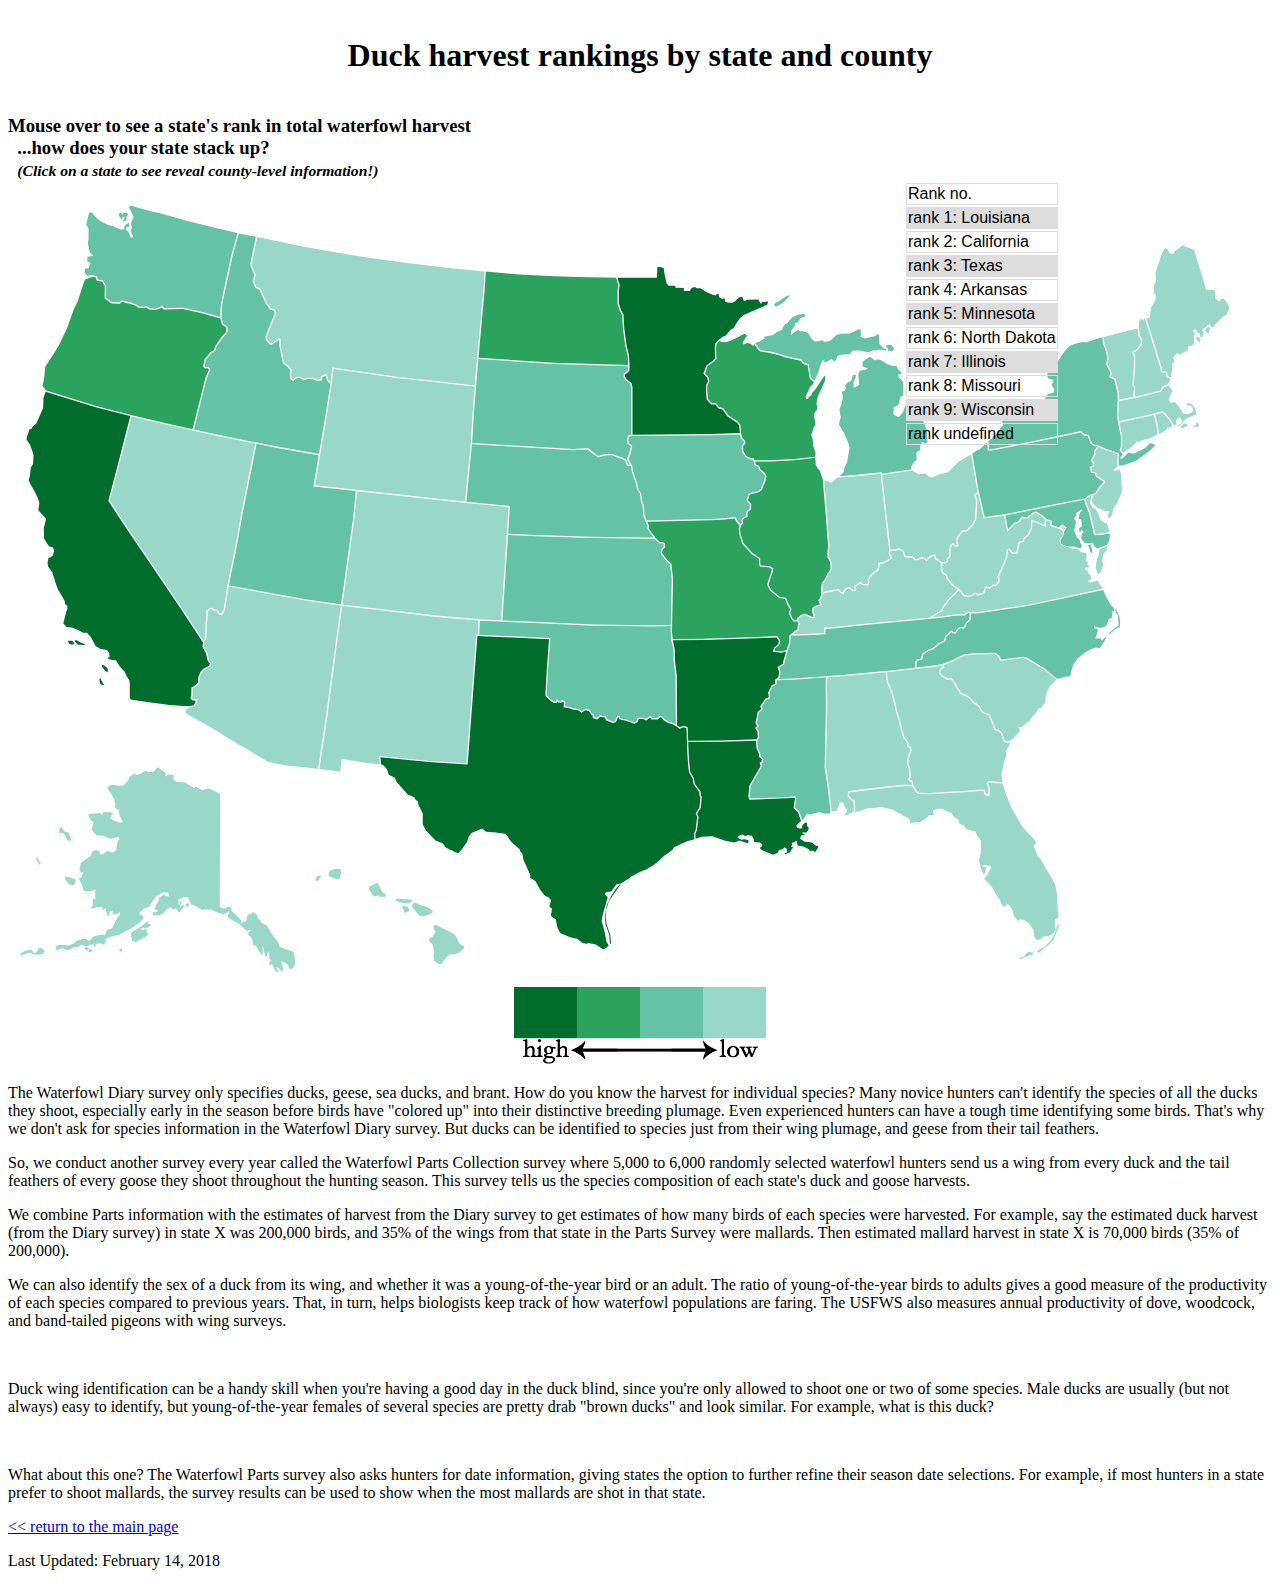
